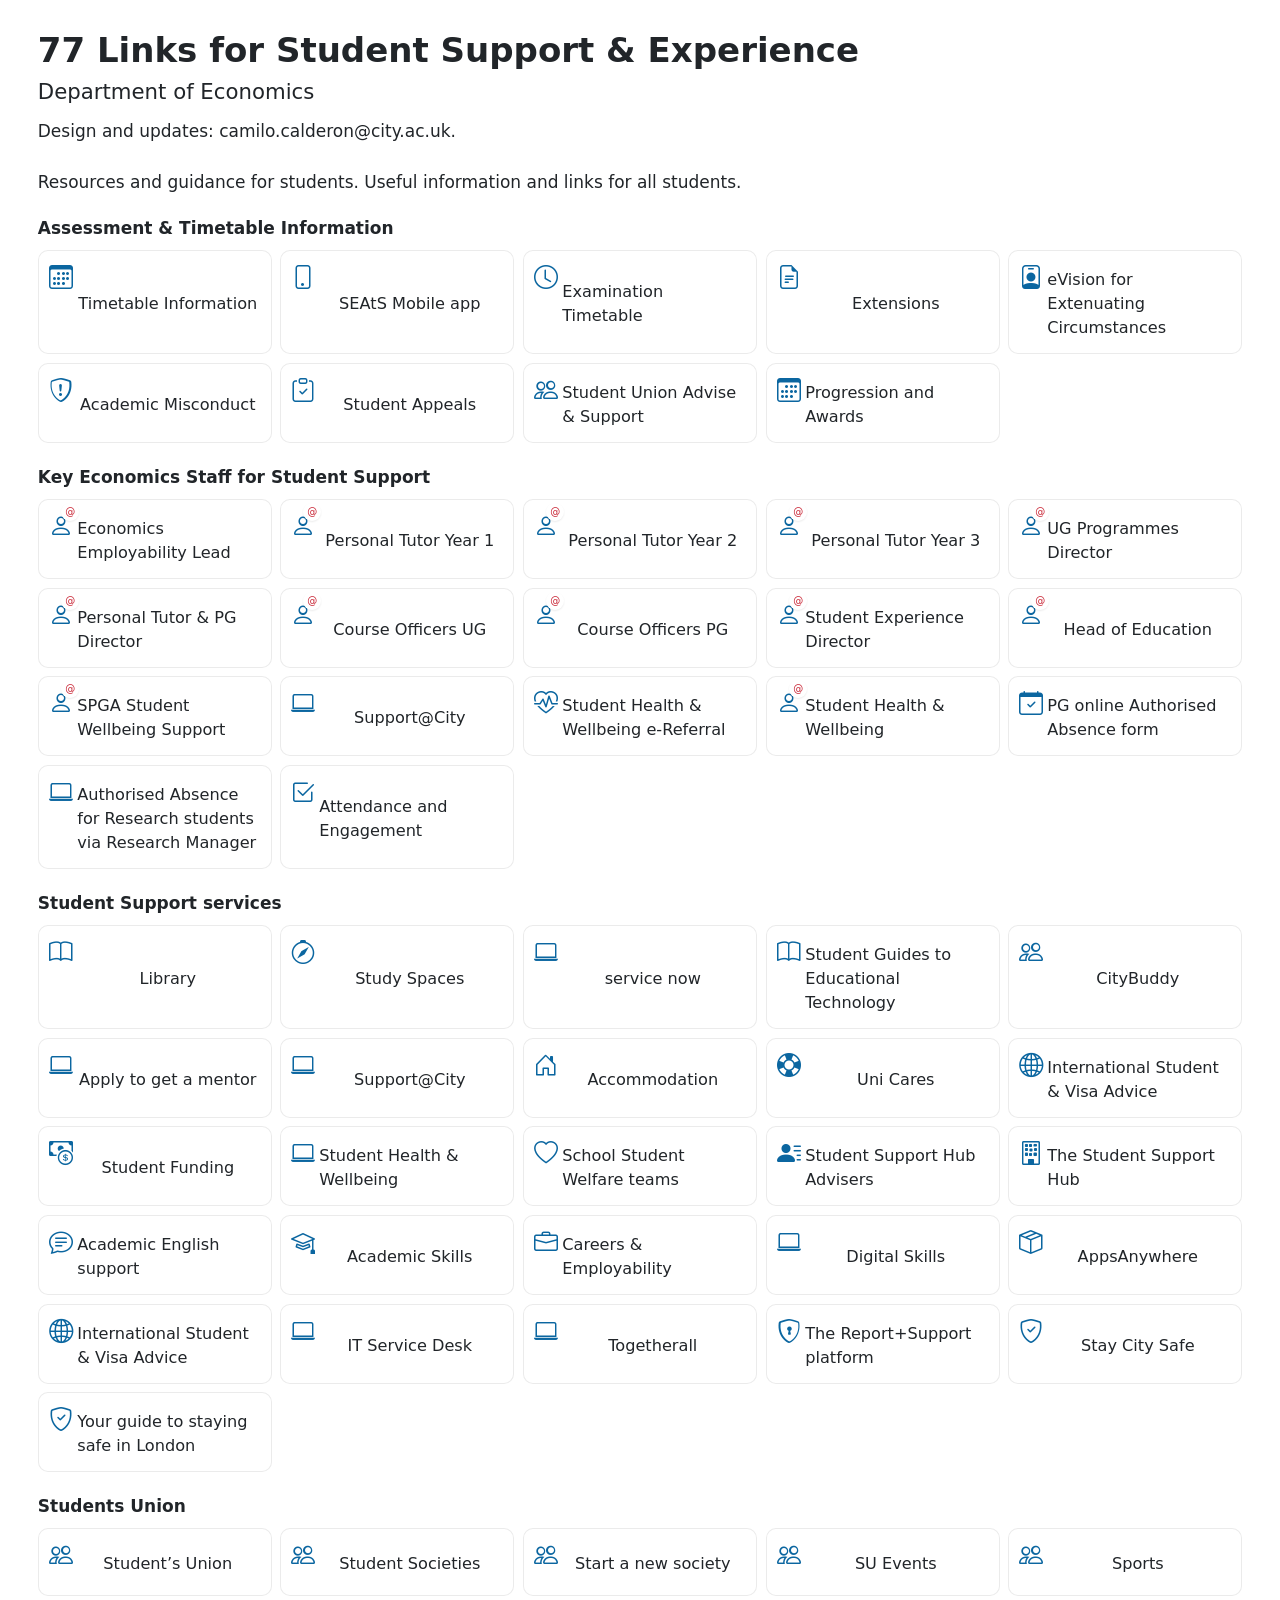
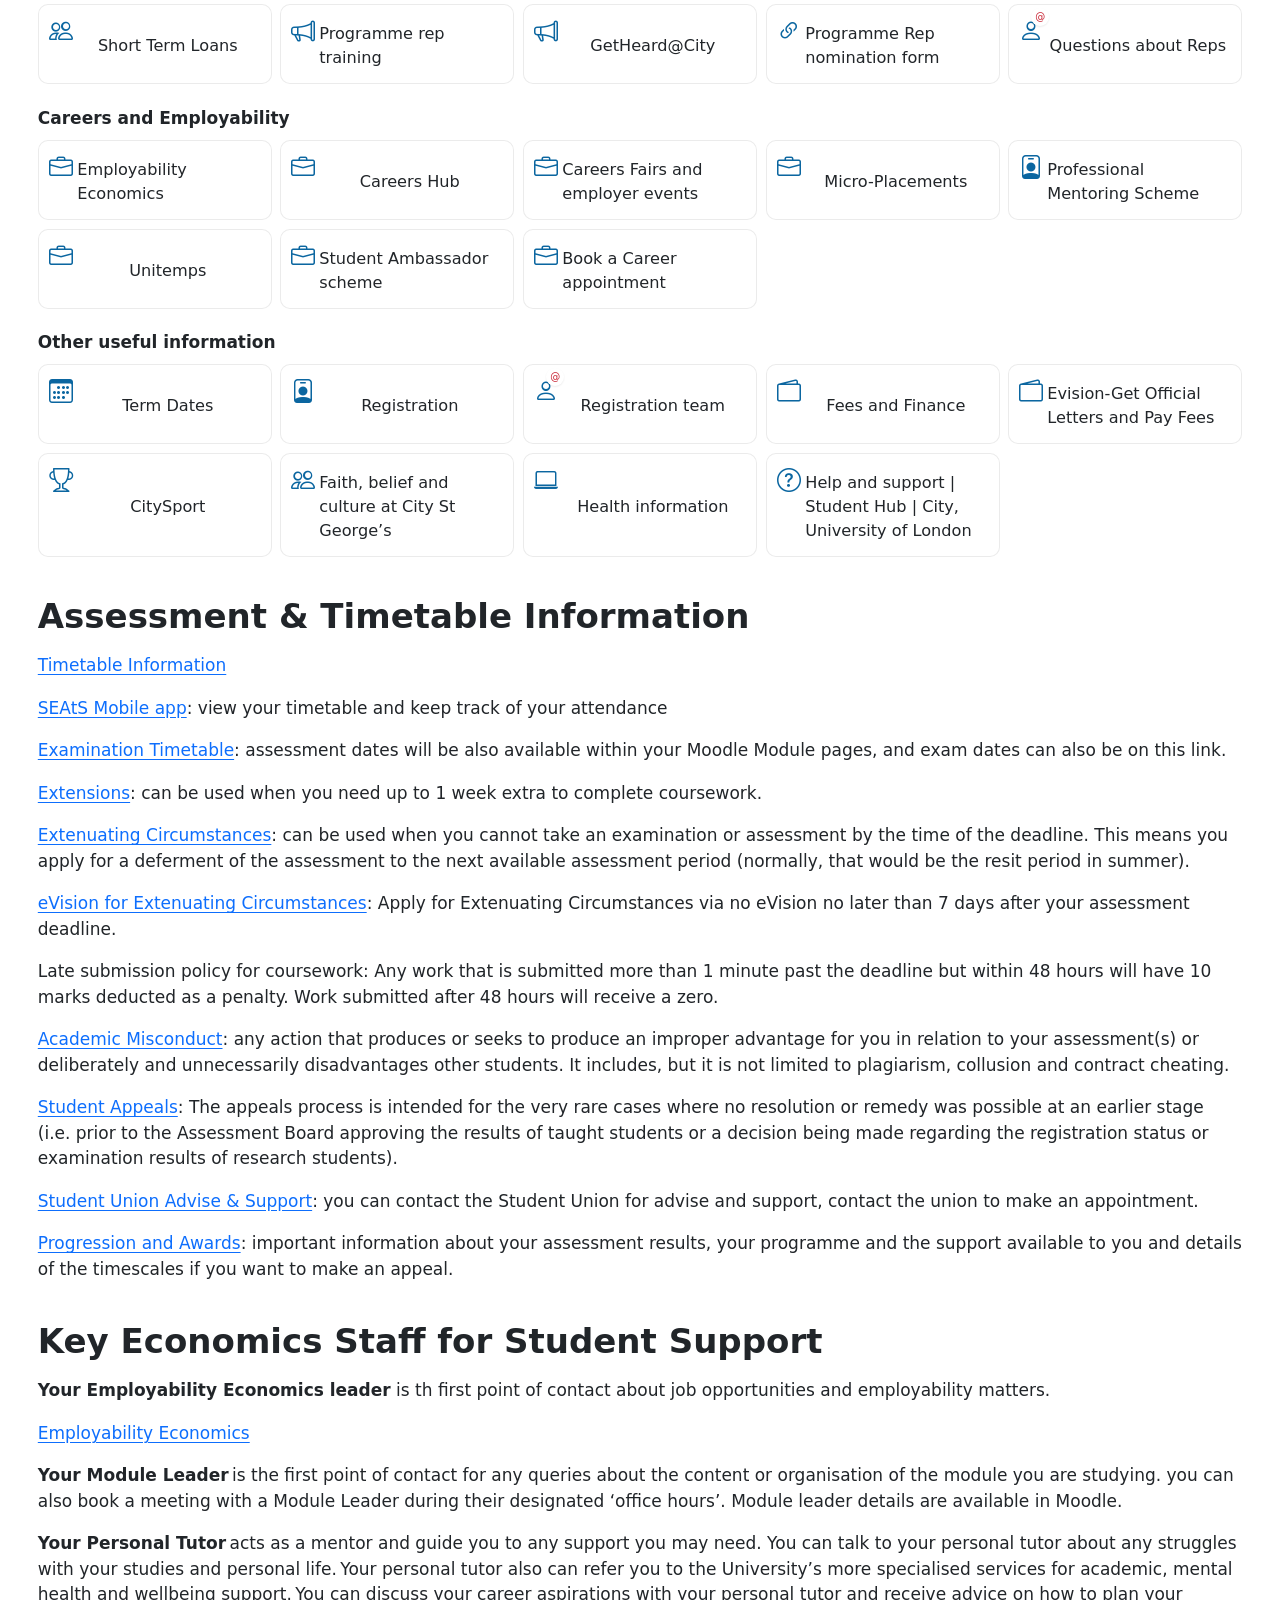
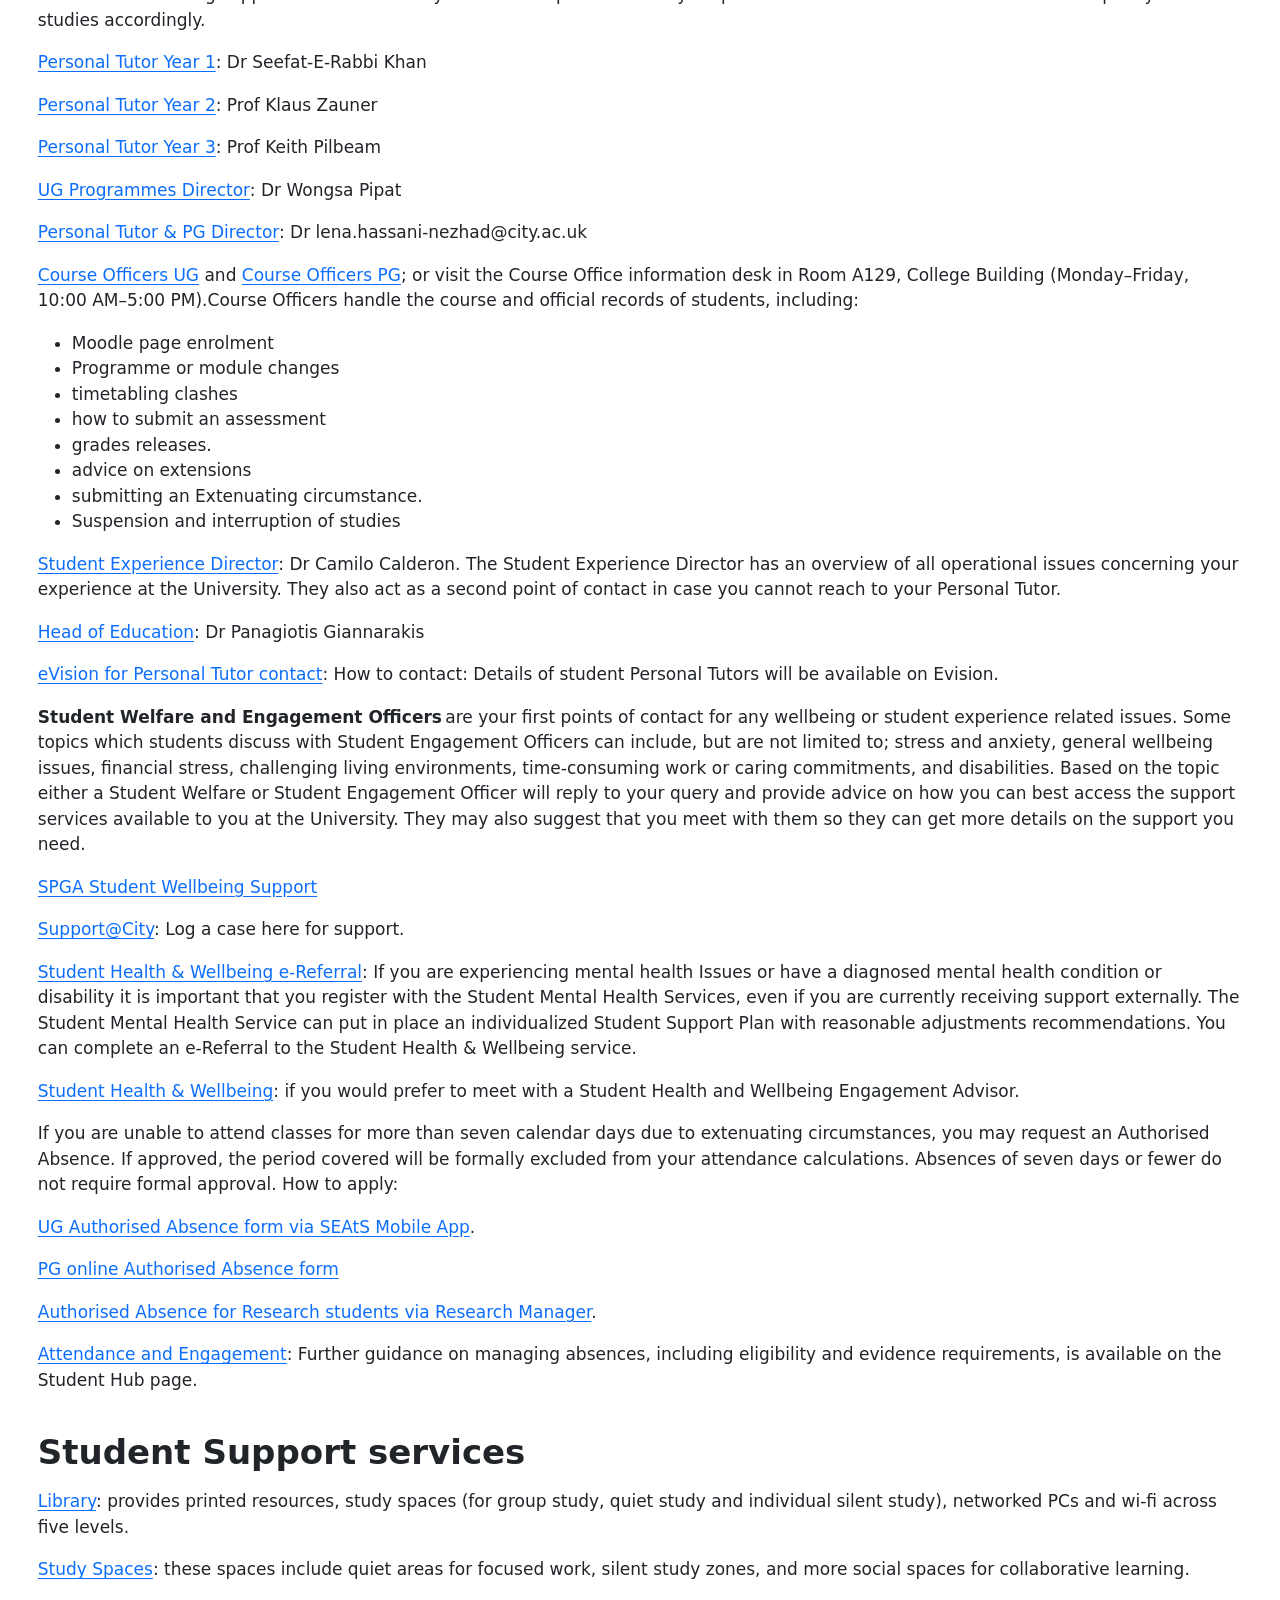
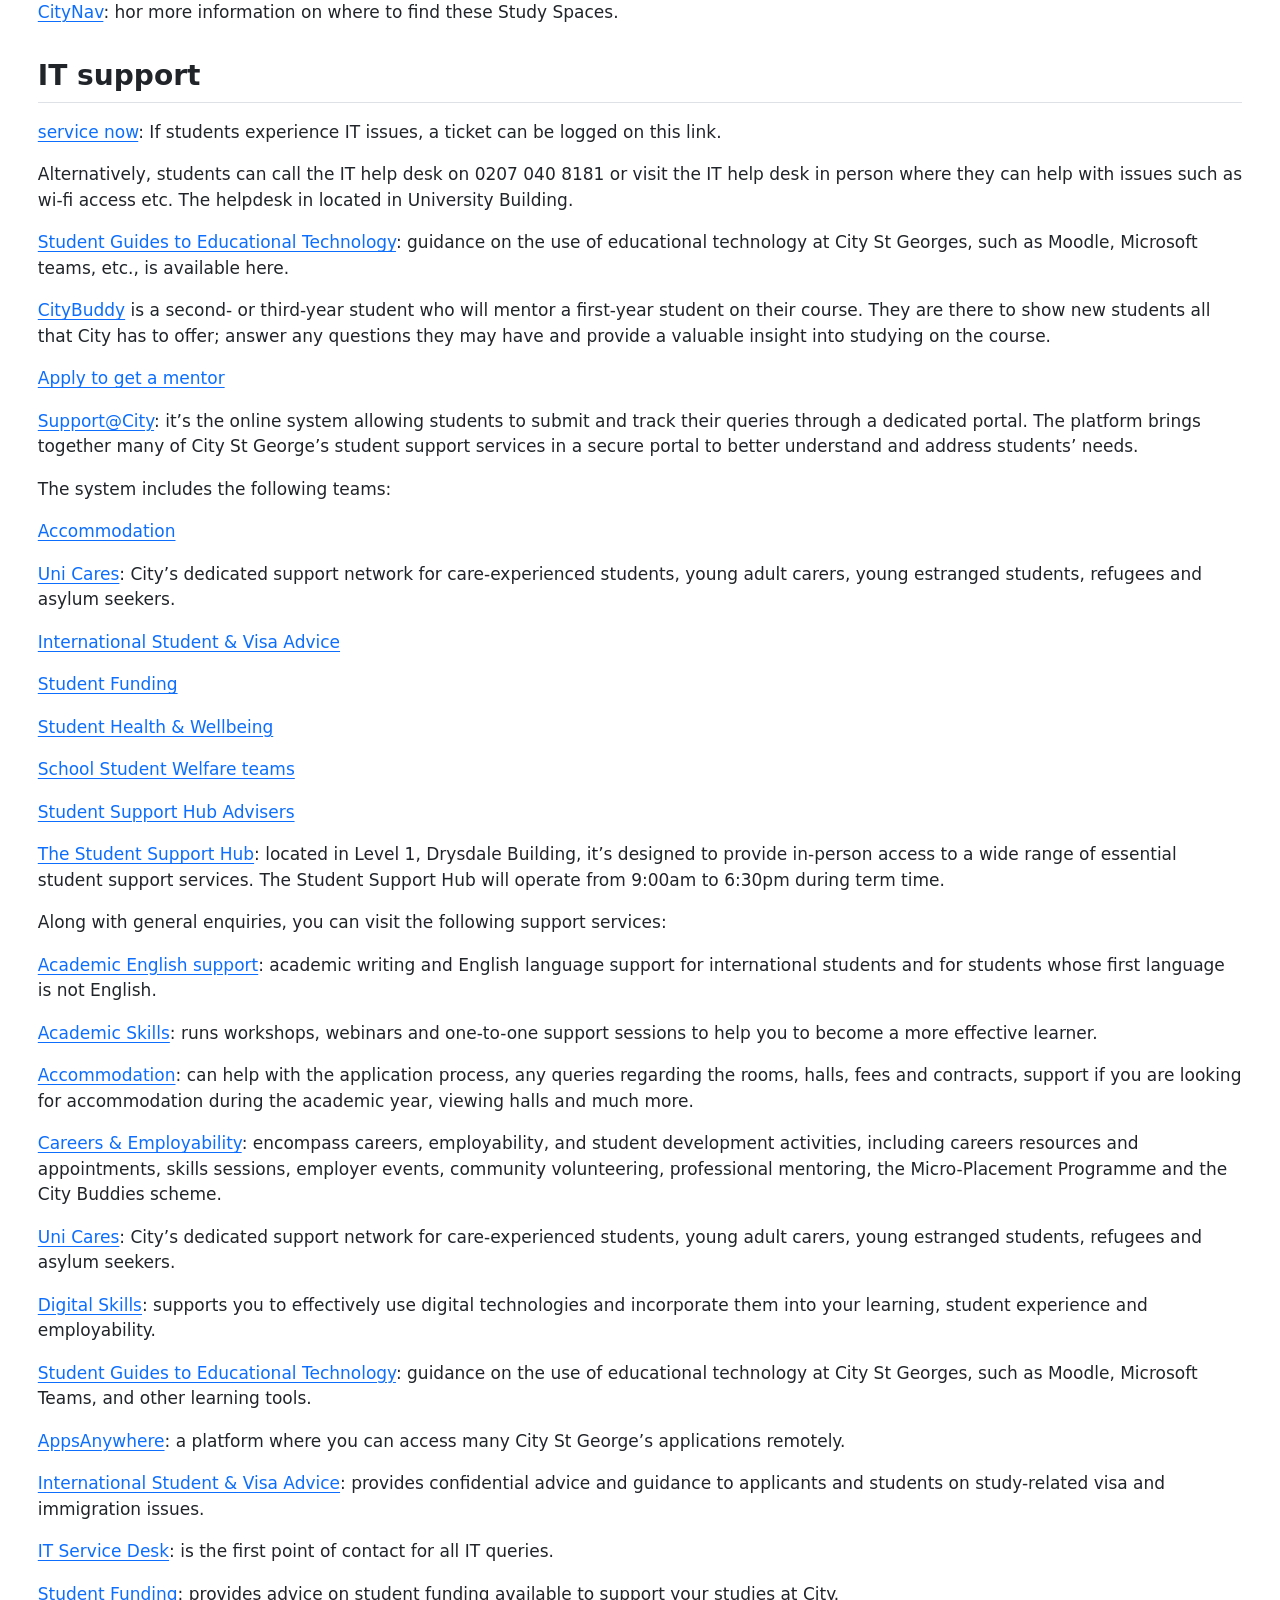
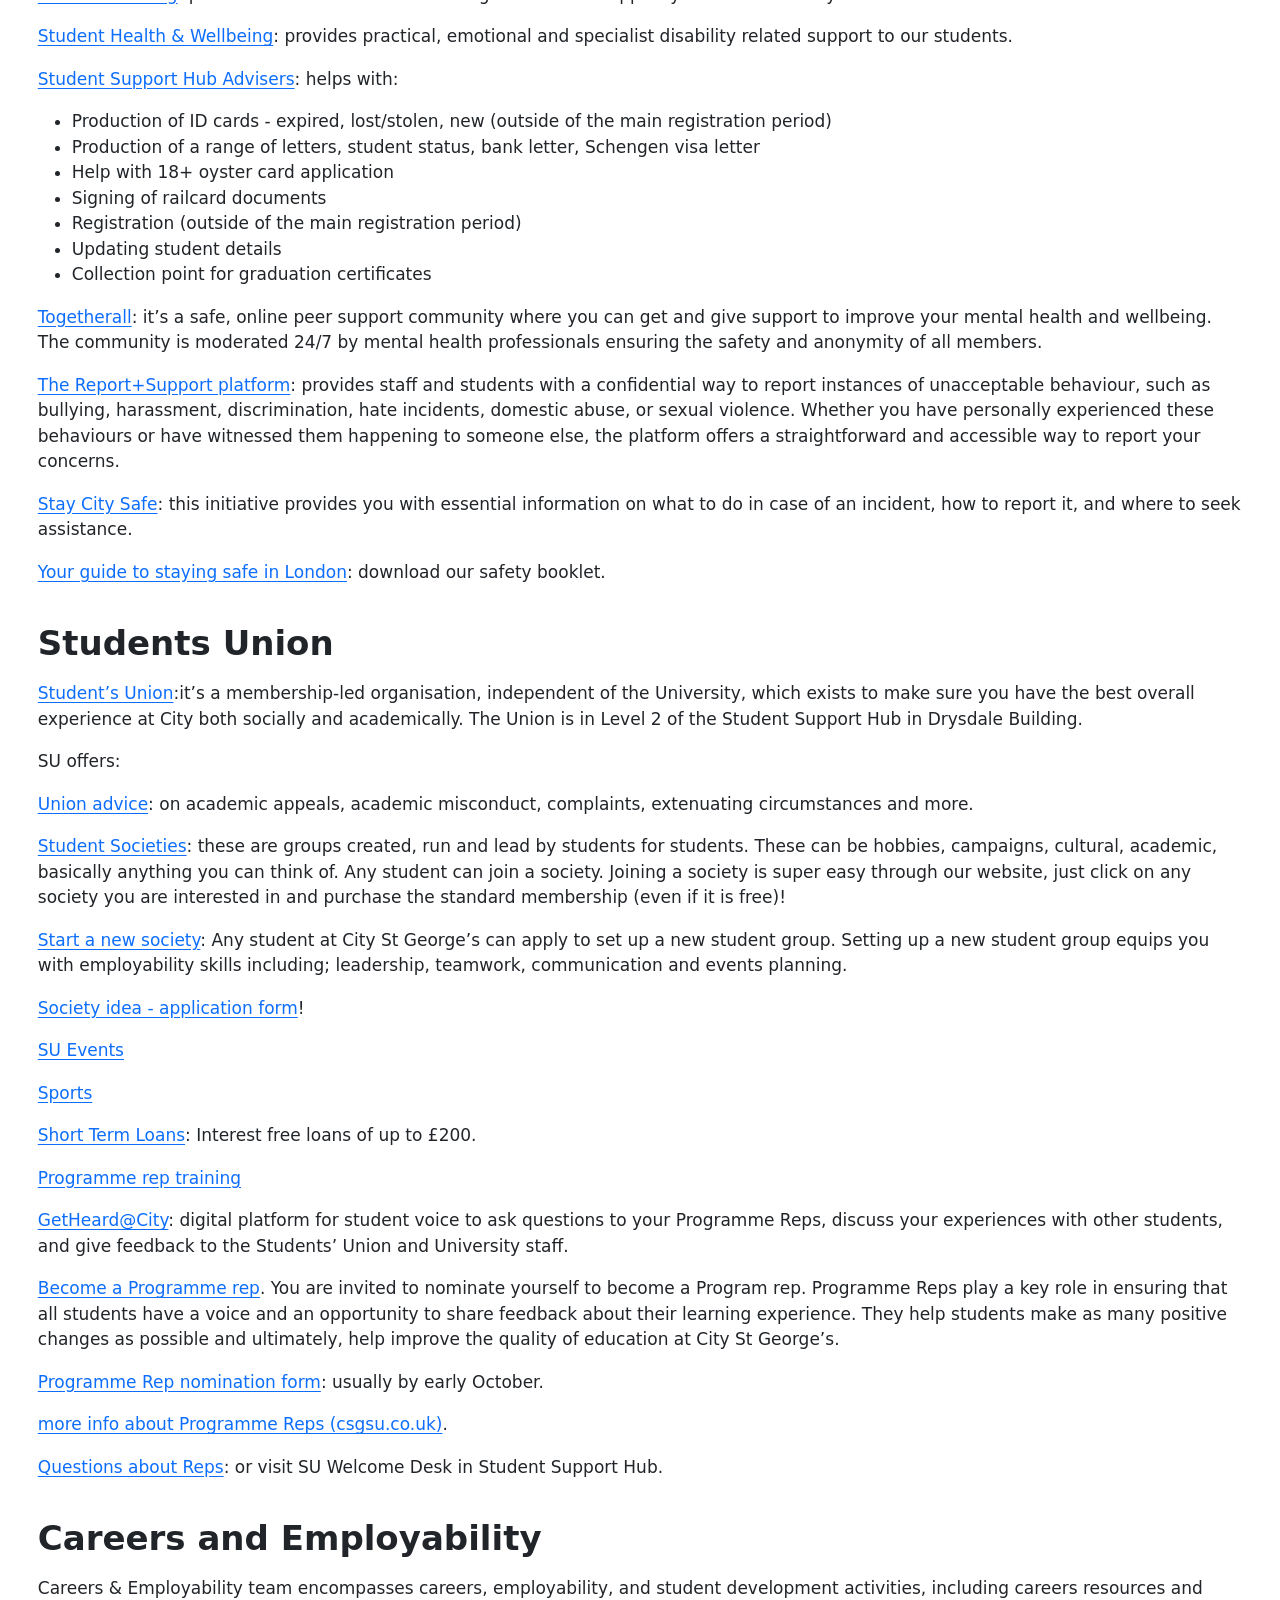
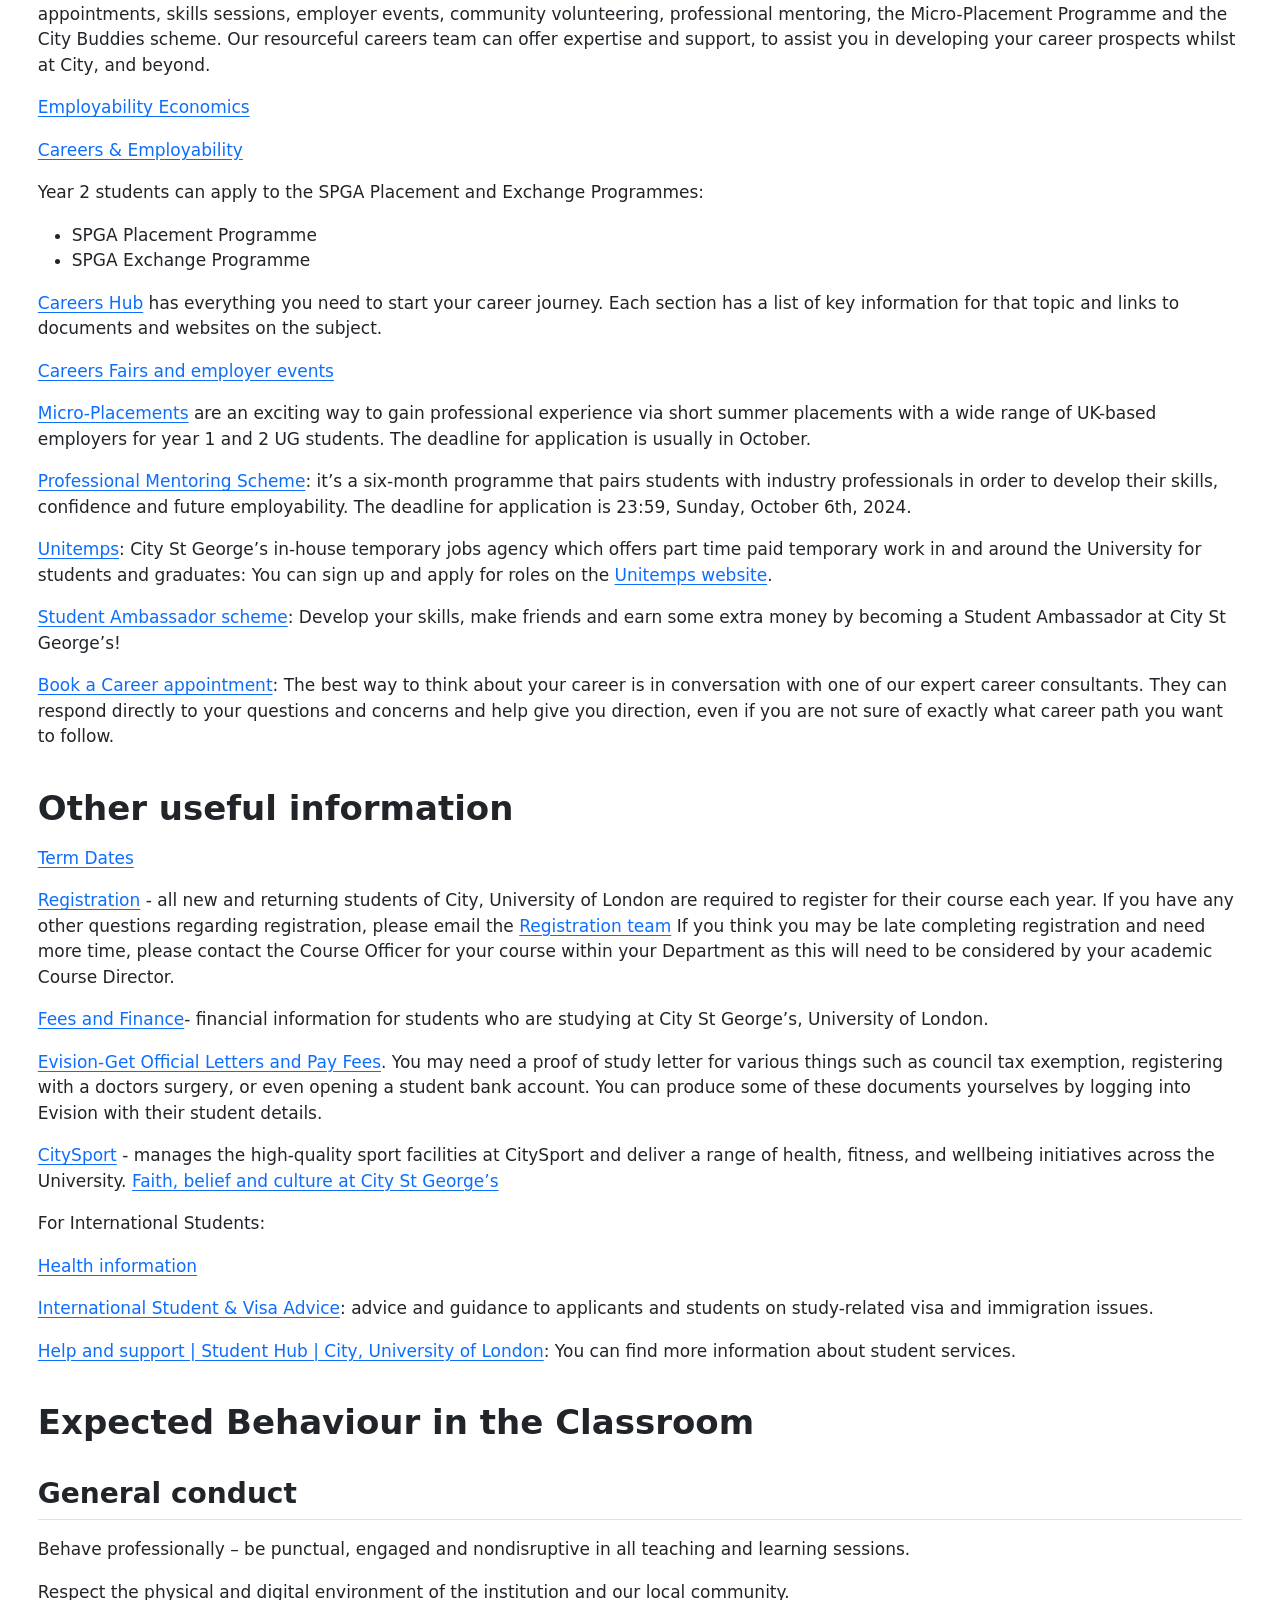
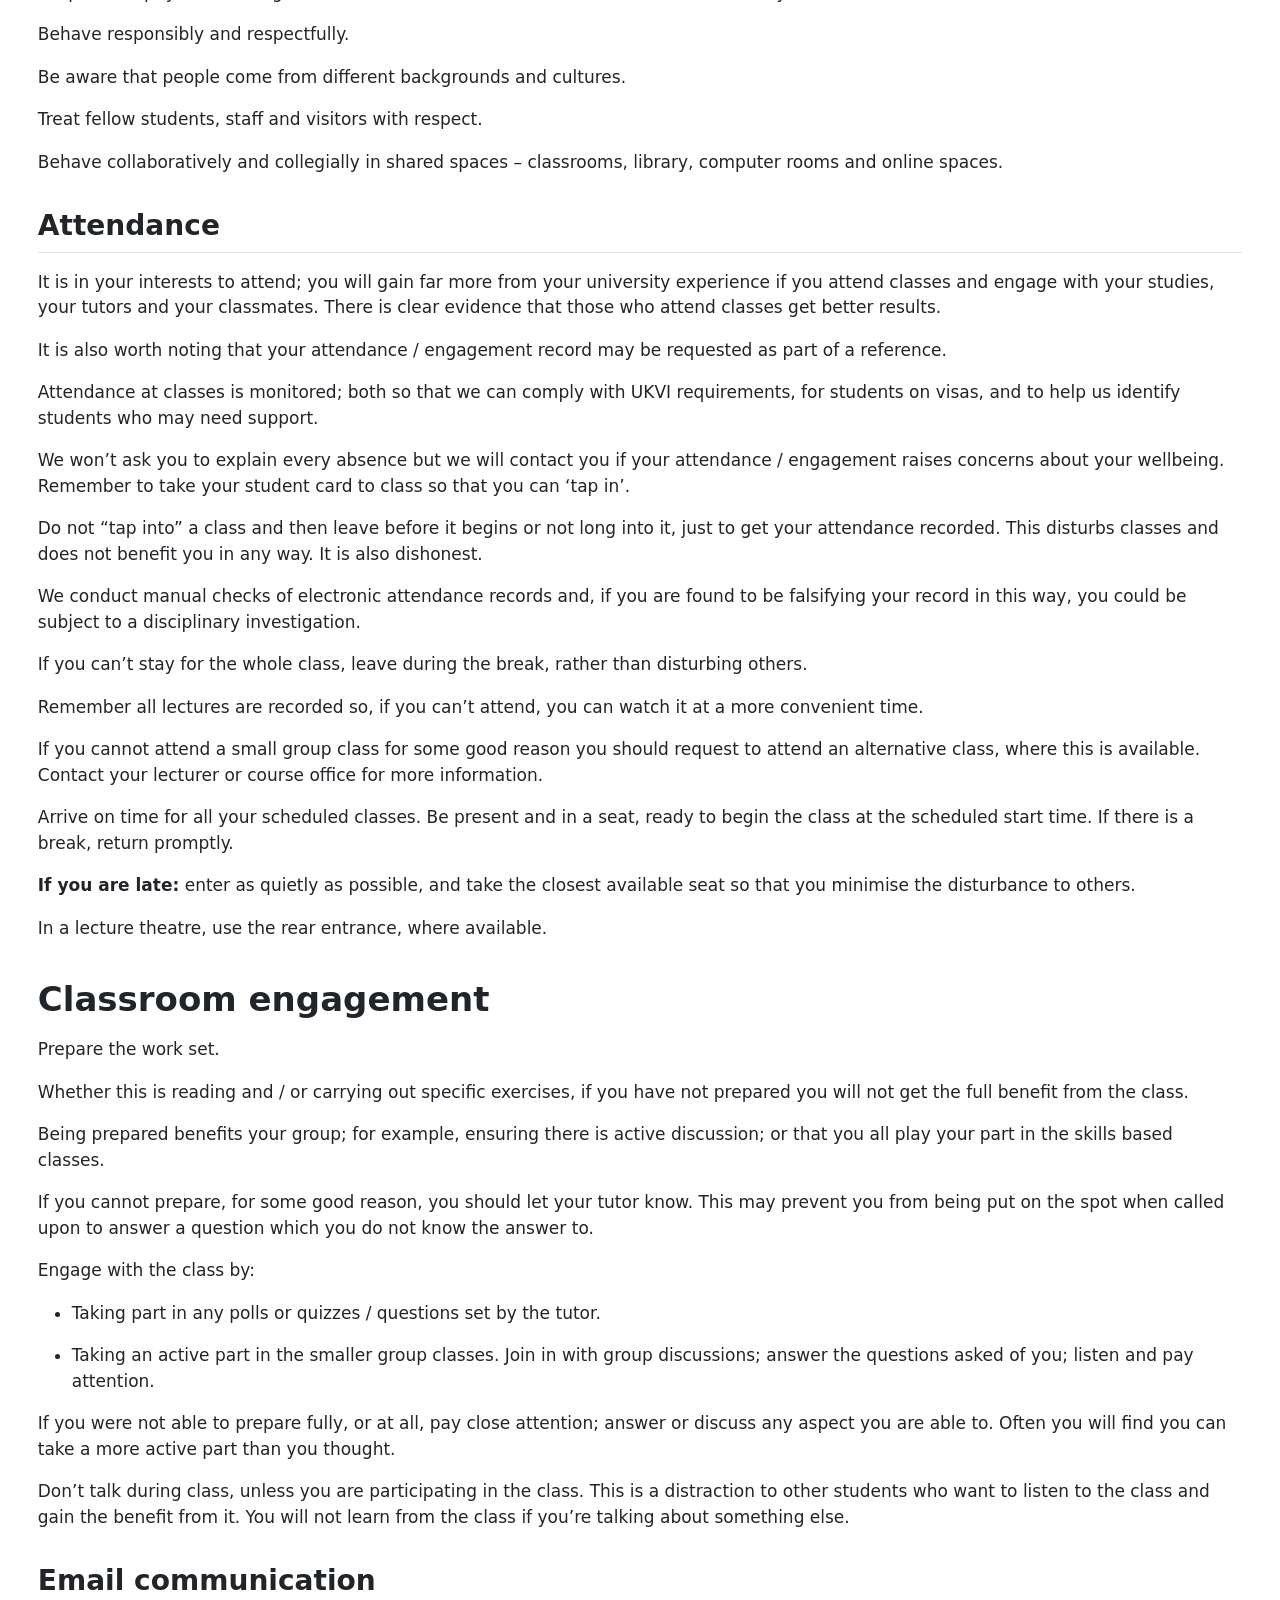
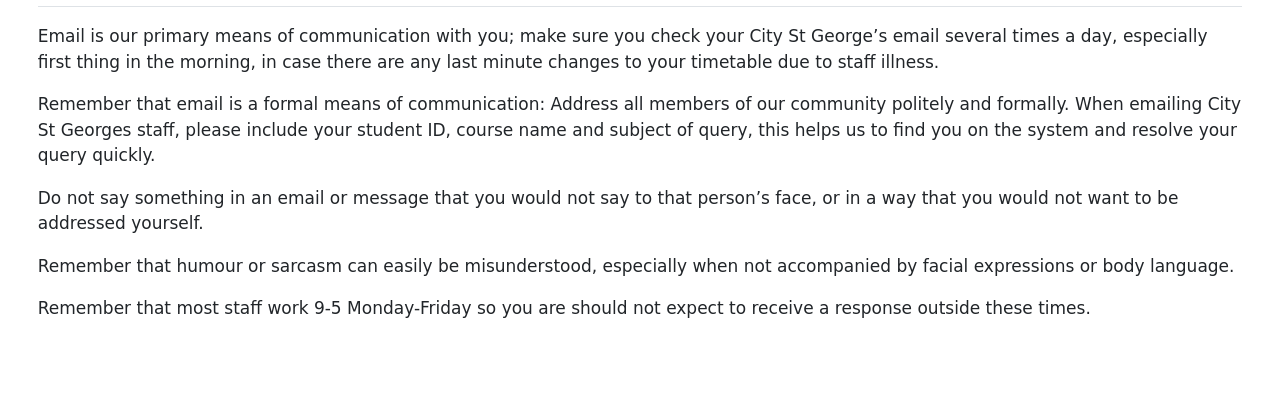
==== docs/index.html @ b1697916 "P to Prof" ====
<!DOCTYPE html>
<html xmlns="http://www.w3.org/1999/xhtml" lang="en" xml:lang="en"><head>

<meta charset="utf-8">
<meta name="generator" content="quarto-1.7.32">

<meta name="viewport" content="width=device-width, initial-scale=1.0, user-scalable=yes">

<meta name="description" content="Design and updates: camilo.calderon@city.ac.uk. Resources and guidance for students. Useful information and links for all students.">

<title>77 Links for Student Support &amp; Experience</title>
<style>
code{white-space: pre-wrap;}
span.smallcaps{font-variant: small-caps;}
div.columns{display: flex; gap: min(4vw, 1.5em);}
div.column{flex: auto; overflow-x: auto;}
div.hanging-indent{margin-left: 1.5em; text-indent: -1.5em;}
ul.task-list{list-style: none;}
ul.task-list li input[type="checkbox"] {
width: 0.8em;
margin: 0 0.8em 0.2em -1em;  vertical-align: middle;
}
</style>


<script>const headroomChanged = new CustomEvent("quarto-hrChanged", {
  detail: {},
  bubbles: true,
  cancelable: false,
  composed: false,
});

const announceDismiss = () => {
  const annEl = window.document.getElementById("quarto-announcement");
  if (annEl) {
    annEl.remove();

    const annId = annEl.getAttribute("data-announcement-id");
    window.localStorage.setItem(`quarto-announce-${annId}`, "true");
  }
};

const announceRegister = () => {
  const annEl = window.document.getElementById("quarto-announcement");
  if (annEl) {
    const annId = annEl.getAttribute("data-announcement-id");
    const isDismissed =
      window.localStorage.getItem(`quarto-announce-${annId}`) || false;
    if (isDismissed) {
      announceDismiss();
      return;
    } else {
      annEl.classList.remove("hidden");
    }

    const actionEl = annEl.querySelector(".quarto-announcement-action");
    if (actionEl) {
      actionEl.addEventListener("click", function (e) {
        e.preventDefault();
        // Hide the bar immediately
        announceDismiss();
      });
    }
  }
};

window.document.addEventListener("DOMContentLoaded", function () {
  let init = false;

  announceRegister();

  // Manage the back to top button, if one is present.
  let lastScrollTop = window.pageYOffset || document.documentElement.scrollTop;
  const scrollDownBuffer = 5;
  const scrollUpBuffer = 35;
  const btn = document.getElementById("quarto-back-to-top");
  const hideBackToTop = () => {
    btn.style.display = "none";
  };
  const showBackToTop = () => {
    btn.style.display = "inline-block";
  };
  if (btn) {
    window.document.addEventListener(
      "scroll",
      function () {
        const currentScrollTop =
          window.pageYOffset || document.documentElement.scrollTop;

        // Shows and hides the button 'intelligently' as the user scrolls
        if (currentScrollTop - scrollDownBuffer > lastScrollTop) {
          hideBackToTop();
          lastScrollTop = currentScrollTop <= 0 ? 0 : currentScrollTop;
        } else if (currentScrollTop < lastScrollTop - scrollUpBuffer) {
          showBackToTop();
          lastScrollTop = currentScrollTop <= 0 ? 0 : currentScrollTop;
        }

        // Show the button at the bottom, hides it at the top
        if (currentScrollTop <= 0) {
          hideBackToTop();
        } else if (
          window.innerHeight + currentScrollTop >=
          document.body.offsetHeight
        ) {
          showBackToTop();
        }
      },
      false
    );
  }

  function throttle(func, wait) {
    var timeout;
    return function () {
      const context = this;
      const args = arguments;
      const later = function () {
        clearTimeout(timeout);
        timeout = null;
        func.apply(context, args);
      };

      if (!timeout) {
        timeout = setTimeout(later, wait);
      }
    };
  }

  function headerOffset() {
    // Set an offset if there is are fixed top navbar
    const headerEl = window.document.querySelector("header.fixed-top");
    if (headerEl) {
      return headerEl.clientHeight;
    } else {
      return 0;
    }
  }

  function footerOffset() {
    const footerEl = window.document.querySelector("footer.footer");
    if (footerEl) {
      return footerEl.clientHeight;
    } else {
      return 0;
    }
  }

  function dashboardOffset() {
    const dashboardNavEl = window.document.getElementById(
      "quarto-dashboard-header"
    );
    if (dashboardNavEl !== null) {
      return dashboardNavEl.clientHeight;
    } else {
      return 0;
    }
  }

  function updateDocumentOffsetWithoutAnimation() {
    updateDocumentOffset(false);
  }

  function updateDocumentOffset(animated) {
    // set body offset
    const topOffset = headerOffset();
    const bodyOffset = topOffset + footerOffset() + dashboardOffset();
    const bodyEl = window.document.body;
    bodyEl.setAttribute("data-bs-offset", topOffset);
    bodyEl.style.paddingTop = topOffset + "px";

    // deal with sidebar offsets
    const sidebars = window.document.querySelectorAll(
      ".sidebar, .headroom-target"
    );
    sidebars.forEach((sidebar) => {
      if (!animated) {
        sidebar.classList.add("notransition");
        // Remove the no transition class after the animation has time to complete
        setTimeout(function () {
          sidebar.classList.remove("notransition");
        }, 201);
      }

      if (window.Headroom && sidebar.classList.contains("sidebar-unpinned")) {
        sidebar.style.top = "0";
        sidebar.style.maxHeight = "100vh";
      } else {
        sidebar.style.top = topOffset + "px";
        sidebar.style.maxHeight = "calc(100vh - " + topOffset + "px)";
      }
    });

    // allow space for footer
    const mainContainer = window.document.querySelector(".quarto-container");
    if (mainContainer) {
      mainContainer.style.minHeight = "calc(100vh - " + bodyOffset + "px)";
    }

    // link offset
    let linkStyle = window.document.querySelector("#quarto-target-style");
    if (!linkStyle) {
      linkStyle = window.document.createElement("style");
      linkStyle.setAttribute("id", "quarto-target-style");
      window.document.head.appendChild(linkStyle);
    }
    while (linkStyle.firstChild) {
      linkStyle.removeChild(linkStyle.firstChild);
    }
    if (topOffset > 0) {
      linkStyle.appendChild(
        window.document.createTextNode(`
      section:target::before {
        content: "";
        display: block;
        height: ${topOffset}px;
        margin: -${topOffset}px 0 0;
      }`)
      );
    }
    if (init) {
      window.dispatchEvent(headroomChanged);
    }
    init = true;
  }

  // initialize headroom
  var header = window.document.querySelector("#quarto-header");
  if (header && window.Headroom) {
    const headroom = new window.Headroom(header, {
      tolerance: 5,
      onPin: function () {
        const sidebars = window.document.querySelectorAll(
          ".sidebar, .headroom-target"
        );
        sidebars.forEach((sidebar) => {
          sidebar.classList.remove("sidebar-unpinned");
        });
        updateDocumentOffset();
      },
      onUnpin: function () {
        const sidebars = window.document.querySelectorAll(
          ".sidebar, .headroom-target"
        );
        sidebars.forEach((sidebar) => {
          sidebar.classList.add("sidebar-unpinned");
        });
        updateDocumentOffset();
      },
    });
    headroom.init();

    let frozen = false;
    window.quartoToggleHeadroom = function () {
      if (frozen) {
        headroom.unfreeze();
        frozen = false;
      } else {
        headroom.freeze();
        frozen = true;
      }
    };
  }

  window.addEventListener(
    "hashchange",
    function (e) {
      if (
        getComputedStyle(document.documentElement).scrollBehavior !== "smooth"
      ) {
        window.scrollTo(0, window.pageYOffset - headerOffset());
      }
    },
    false
  );

  // Observe size changed for the header
  const headerEl = window.document.querySelector("header.fixed-top");
  if (headerEl && window.ResizeObserver) {
    const observer = new window.ResizeObserver(() => {
      setTimeout(updateDocumentOffsetWithoutAnimation, 0);
    });
    observer.observe(headerEl, {
      attributes: true,
      childList: true,
      characterData: true,
    });
  } else {
    window.addEventListener(
      "resize",
      throttle(updateDocumentOffsetWithoutAnimation, 50)
    );
  }
  setTimeout(updateDocumentOffsetWithoutAnimation, 250);

  // fixup index.html links if we aren't on the filesystem
  if (window.location.protocol !== "file:") {
    const links = window.document.querySelectorAll("a");
    for (let i = 0; i < links.length; i++) {
      if (links[i].href) {
        links[i].dataset.originalHref = links[i].href;
        links[i].href = links[i].href.replace(/\/index\.html/, "/");
      }
    }

    // Fixup any sharing links that require urls
    // Append url to any sharing urls
    const sharingLinks = window.document.querySelectorAll(
      "a.sidebar-tools-main-item, a.quarto-navigation-tool, a.quarto-navbar-tools, a.quarto-navbar-tools-item"
    );
    for (let i = 0; i < sharingLinks.length; i++) {
      const sharingLink = sharingLinks[i];
      const href = sharingLink.getAttribute("href");
      if (href) {
        sharingLink.setAttribute(
          "href",
          href.replace("|url|", window.location.href)
        );
      }
    }

    // Scroll the active navigation item into view, if necessary
    const navSidebar = window.document.querySelector("nav#quarto-sidebar");
    if (navSidebar) {
      // Find the active item
      const activeItem = navSidebar.querySelector("li.sidebar-item a.active");
      if (activeItem) {
        // Wait for the scroll height and height to resolve by observing size changes on the
        // nav element that is scrollable
        const resizeObserver = new ResizeObserver((_entries) => {
          // The bottom of the element
          const elBottom = activeItem.offsetTop;
          const viewBottom = navSidebar.scrollTop + navSidebar.clientHeight;

          // The element height and scroll height are the same, then we are still loading
          if (viewBottom !== navSidebar.scrollHeight) {
            // Determine if the item isn't visible and scroll to it
            if (elBottom >= viewBottom) {
              navSidebar.scrollTop = elBottom;
            }

            // stop observing now since we've completed the scroll
            resizeObserver.unobserve(navSidebar);
          }
        });
        resizeObserver.observe(navSidebar);
      }
    }
  }
});
</script>
<script>/*!
 * clipboard.js v2.0.11
 * https://clipboardjs.com/
 *
 * Licensed MIT © Zeno Rocha
 */
!function(t,e){"object"==typeof exports&&"object"==typeof module?module.exports=e():"function"==typeof define&&define.amd?define([],e):"object"==typeof exports?exports.ClipboardJS=e():t.ClipboardJS=e()}(this,function(){return n={686:function(t,e,n){"use strict";n.d(e,{default:function(){return b}});var e=n(279),i=n.n(e),e=n(370),u=n.n(e),e=n(817),r=n.n(e);function c(t){try{return document.execCommand(t)}catch(t){return}}var a=function(t){t=r()(t);return c("cut"),t};function o(t,e){var n,o,t=(n=t,o="rtl"===document.documentElement.getAttribute("dir"),(t=document.createElement("textarea")).style.fontSize="12pt",t.style.border="0",t.style.padding="0",t.style.margin="0",t.style.position="absolute",t.style[o?"right":"left"]="-9999px",o=window.pageYOffset||document.documentElement.scrollTop,t.style.top="".concat(o,"px"),t.setAttribute("readonly",""),t.value=n,t);return e.container.appendChild(t),e=r()(t),c("copy"),t.remove(),e}var f=function(t){var e=1<arguments.length&&void 0!==arguments[1]?arguments[1]:{container:document.body},n="";return"string"==typeof t?n=o(t,e):t instanceof HTMLInputElement&&!["text","search","url","tel","password"].includes(null==t?void 0:t.type)?n=o(t.value,e):(n=r()(t),c("copy")),n};function l(t){return(l="function"==typeof Symbol&&"symbol"==typeof Symbol.iterator?function(t){return typeof t}:function(t){return t&&"function"==typeof Symbol&&t.constructor===Symbol&&t!==Symbol.prototype?"symbol":typeof t})(t)}var s=function(){var t=0<arguments.length&&void 0!==arguments[0]?arguments[0]:{},e=t.action,n=void 0===e?"copy":e,o=t.container,e=t.target,t=t.text;if("copy"!==n&&"cut"!==n)throw new Error('Invalid "action" value, use either "copy" or "cut"');if(void 0!==e){if(!e||"object"!==l(e)||1!==e.nodeType)throw new Error('Invalid "target" value, use a valid Element');if("copy"===n&&e.hasAttribute("disabled"))throw new Error('Invalid "target" attribute. Please use "readonly" instead of "disabled" attribute');if("cut"===n&&(e.hasAttribute("readonly")||e.hasAttribute("disabled")))throw new Error('Invalid "target" attribute. You can\'t cut text from elements with "readonly" or "disabled" attributes')}return t?f(t,{container:o}):e?"cut"===n?a(e):f(e,{container:o}):void 0};function p(t){return(p="function"==typeof Symbol&&"symbol"==typeof Symbol.iterator?function(t){return typeof t}:function(t){return t&&"function"==typeof Symbol&&t.constructor===Symbol&&t!==Symbol.prototype?"symbol":typeof t})(t)}function d(t,e){for(var n=0;n<e.length;n++){var o=e[n];o.enumerable=o.enumerable||!1,o.configurable=!0,"value"in o&&(o.writable=!0),Object.defineProperty(t,o.key,o)}}function y(t,e){return(y=Object.setPrototypeOf||function(t,e){return t.__proto__=e,t})(t,e)}function h(n){var o=function(){if("undefined"==typeof Reflect||!Reflect.construct)return!1;if(Reflect.construct.sham)return!1;if("function"==typeof Proxy)return!0;try{return Date.prototype.toString.call(Reflect.construct(Date,[],function(){})),!0}catch(t){return!1}}();return function(){var t,e=v(n);return t=o?(t=v(this).constructor,Reflect.construct(e,arguments,t)):e.apply(this,arguments),e=this,!(t=t)||"object"!==p(t)&&"function"!=typeof t?function(t){if(void 0!==t)return t;throw new ReferenceError("this hasn't been initialised - super() hasn't been called")}(e):t}}function v(t){return(v=Object.setPrototypeOf?Object.getPrototypeOf:function(t){return t.__proto__||Object.getPrototypeOf(t)})(t)}function m(t,e){t="data-clipboard-".concat(t);if(e.hasAttribute(t))return e.getAttribute(t)}var b=function(){!function(t,e){if("function"!=typeof e&&null!==e)throw new TypeError("Super expression must either be null or a function");t.prototype=Object.create(e&&e.prototype,{constructor:{value:t,writable:!0,configurable:!0}}),e&&y(t,e)}(r,i());var t,e,n,o=h(r);function r(t,e){var n;return function(t){if(!(t instanceof r))throw new TypeError("Cannot call a class as a function")}(this),(n=o.call(this)).resolveOptions(e),n.listenClick(t),n}return t=r,n=[{key:"copy",value:function(t){var e=1<arguments.length&&void 0!==arguments[1]?arguments[1]:{container:document.body};return f(t,e)}},{key:"cut",value:function(t){return a(t)}},{key:"isSupported",value:function(){var t=0<arguments.length&&void 0!==arguments[0]?arguments[0]:["copy","cut"],t="string"==typeof t?[t]:t,e=!!document.queryCommandSupported;return t.forEach(function(t){e=e&&!!document.queryCommandSupported(t)}),e}}],(e=[{key:"resolveOptions",value:function(){var t=0<arguments.length&&void 0!==arguments[0]?arguments[0]:{};this.action="function"==typeof t.action?t.action:this.defaultAction,this.target="function"==typeof t.target?t.target:this.defaultTarget,this.text="function"==typeof t.text?t.text:this.defaultText,this.container="object"===p(t.container)?t.container:document.body}},{key:"listenClick",value:function(t){var e=this;this.listener=u()(t,"click",function(t){return e.onClick(t)})}},{key:"onClick",value:function(t){var e=t.delegateTarget||t.currentTarget,n=this.action(e)||"copy",t=s({action:n,container:this.container,target:this.target(e),text:this.text(e)});this.emit(t?"success":"error",{action:n,text:t,trigger:e,clearSelection:function(){e&&e.focus(),window.getSelection().removeAllRanges()}})}},{key:"defaultAction",value:function(t){return m("action",t)}},{key:"defaultTarget",value:function(t){t=m("target",t);if(t)return document.querySelector(t)}},{key:"defaultText",value:function(t){return m("text",t)}},{key:"destroy",value:function(){this.listener.destroy()}}])&&d(t.prototype,e),n&&d(t,n),r}()},828:function(t){var e;"undefined"==typeof Element||Element.prototype.matches||((e=Element.prototype).matches=e.matchesSelector||e.mozMatchesSelector||e.msMatchesSelector||e.oMatchesSelector||e.webkitMatchesSelector),t.exports=function(t,e){for(;t&&9!==t.nodeType;){if("function"==typeof t.matches&&t.matches(e))return t;t=t.parentNode}}},438:function(t,e,n){var u=n(828);function i(t,e,n,o,r){var i=function(e,n,t,o){return function(t){t.delegateTarget=u(t.target,n),t.delegateTarget&&o.call(e,t)}}.apply(this,arguments);return t.addEventListener(n,i,r),{destroy:function(){t.removeEventListener(n,i,r)}}}t.exports=function(t,e,n,o,r){return"function"==typeof t.addEventListener?i.apply(null,arguments):"function"==typeof n?i.bind(null,document).apply(null,arguments):("string"==typeof t&&(t=document.querySelectorAll(t)),Array.prototype.map.call(t,function(t){return i(t,e,n,o,r)}))}},879:function(t,n){n.node=function(t){return void 0!==t&&t instanceof HTMLElement&&1===t.nodeType},n.nodeList=function(t){var e=Object.prototype.toString.call(t);return void 0!==t&&("[object NodeList]"===e||"[object HTMLCollection]"===e)&&"length"in t&&(0===t.length||n.node(t[0]))},n.string=function(t){return"string"==typeof t||t instanceof String},n.fn=function(t){return"[object Function]"===Object.prototype.toString.call(t)}},370:function(t,e,n){var f=n(879),l=n(438);t.exports=function(t,e,n){if(!t&&!e&&!n)throw new Error("Missing required arguments");if(!f.string(e))throw new TypeError("Second argument must be a String");if(!f.fn(n))throw new TypeError("Third argument must be a Function");if(f.node(t))return c=e,a=n,(u=t).addEventListener(c,a),{destroy:function(){u.removeEventListener(c,a)}};if(f.nodeList(t))return o=t,r=e,i=n,Array.prototype.forEach.call(o,function(t){t.addEventListener(r,i)}),{destroy:function(){Array.prototype.forEach.call(o,function(t){t.removeEventListener(r,i)})}};if(f.string(t))return t=t,e=e,n=n,l(document.body,t,e,n);throw new TypeError("First argument must be a String, HTMLElement, HTMLCollection, or NodeList");var o,r,i,u,c,a}},817:function(t){t.exports=function(t){var e,n="SELECT"===t.nodeName?(t.focus(),t.value):"INPUT"===t.nodeName||"TEXTAREA"===t.nodeName?((e=t.hasAttribute("readonly"))||t.setAttribute("readonly",""),t.select(),t.setSelectionRange(0,t.value.length),e||t.removeAttribute("readonly"),t.value):(t.hasAttribute("contenteditable")&&t.focus(),n=window.getSelection(),(e=document.createRange()).selectNodeContents(t),n.removeAllRanges(),n.addRange(e),n.toString());return n}},279:function(t){function e(){}e.prototype={on:function(t,e,n){var o=this.e||(this.e={});return(o[t]||(o[t]=[])).push({fn:e,ctx:n}),this},once:function(t,e,n){var o=this;function r(){o.off(t,r),e.apply(n,arguments)}return r._=e,this.on(t,r,n)},emit:function(t){for(var e=[].slice.call(arguments,1),n=((this.e||(this.e={}))[t]||[]).slice(),o=0,r=n.length;o<r;o++)n[o].fn.apply(n[o].ctx,e);return this},off:function(t,e){var n=this.e||(this.e={}),o=n[t],r=[];if(o&&e)for(var i=0,u=o.length;i<u;i++)o[i].fn!==e&&o[i].fn._!==e&&r.push(o[i]);return r.length?n[t]=r:delete n[t],this}},t.exports=e,t.exports.TinyEmitter=e}},r={},o.n=function(t){var e=t&&t.__esModule?function(){return t.default}:function(){return t};return o.d(e,{a:e}),e},o.d=function(t,e){for(var n in e)o.o(e,n)&&!o.o(t,n)&&Object.defineProperty(t,n,{enumerable:!0,get:e[n]})},o.o=function(t,e){return Object.prototype.hasOwnProperty.call(t,e)},o(686).default;function o(t){if(r[t])return r[t].exports;var e=r[t]={exports:{}};return n[t](e,e.exports,o),e.exports}var n,r});</script>
<script>/*! @algolia/autocomplete-js 1.11.1 | MIT License | © Algolia, Inc. and contributors | https://github.com/algolia/autocomplete */
!function(e,t){"object"==typeof exports&&"undefined"!=typeof module?t(exports):"function"==typeof define&&define.amd?define(["exports"],t):t((e="undefined"!=typeof globalThis?globalThis:e||self)["@algolia/autocomplete-js"]={})}(this,(function(e){"use strict";function t(e,t){var n=Object.keys(e);if(Object.getOwnPropertySymbols){var r=Object.getOwnPropertySymbols(e);t&&(r=r.filter((function(t){return Object.getOwnPropertyDescriptor(e,t).enumerable}))),n.push.apply(n,r)}return n}function n(e){for(var n=1;n<arguments.length;n++){var r=null!=arguments[n]?arguments[n]:{};n%2?t(Object(r),!0).forEach((function(t){o(e,t,r[t])})):Object.getOwnPropertyDescriptors?Object.defineProperties(e,Object.getOwnPropertyDescriptors(r)):t(Object(r)).forEach((function(t){Object.defineProperty(e,t,Object.getOwnPropertyDescriptor(r,t))}))}return e}function r(e){return r="function"==typeof Symbol&&"symbol"==typeof Symbol.iterator?function(e){return typeof e}:function(e){return e&&"function"==typeof Symbol&&e.constructor===Symbol&&e!==Symbol.prototype?"symbol":typeof e},r(e)}function o(e,t,n){return(t=function(e){var t=function(e,t){if("object"!=typeof e||null===e)return e;var n=e[Symbol.toPrimitive];if(void 0!==n){var r=n.call(e,t||"default");if("object"!=typeof r)return r;throw new TypeError("@@toPrimitive must return a primitive value.")}return("string"===t?String:Number)(e)}(e,"string");return"symbol"==typeof t?t:String(t)}(t))in e?Object.defineProperty(e,t,{value:n,enumerable:!0,configurable:!0,writable:!0}):e[t]=n,e}function i(){return i=Object.assign?Object.assign.bind():function(e){for(var t=1;t<arguments.length;t++){var n=arguments[t];for(var r in n)Object.prototype.hasOwnProperty.call(n,r)&&(e[r]=n[r])}return e},i.apply(this,arguments)}function u(e,t){if(null==e)return{};var n,r,o=function(e,t){if(null==e)return{};var n,r,o={},i=Object.keys(e);for(r=0;r<i.length;r++)n=i[r],t.indexOf(n)>=0||(o[n]=e[n]);return o}(e,t);if(Object.getOwnPropertySymbols){var i=Object.getOwnPropertySymbols(e);for(r=0;r<i.length;r++)n=i[r],t.indexOf(n)>=0||Object.prototype.propertyIsEnumerable.call(e,n)&&(o[n]=e[n])}return o}function a(e,t){return function(e){if(Array.isArray(e))return e}(e)||function(e,t){var n=null==e?null:"undefined"!=typeof Symbol&&e[Symbol.iterator]||e["@@iterator"];if(null!=n){var r,o,i,u,a=[],l=!0,c=!1;try{if(i=(n=n.call(e)).next,0===t){if(Object(n)!==n)return;l=!1}else for(;!(l=(r=i.call(n)).done)&&(a.push(r.value),a.length!==t);l=!0);}catch(e){c=!0,o=e}finally{try{if(!l&&null!=n.return&&(u=n.return(),Object(u)!==u))return}finally{if(c)throw o}}return a}}(e,t)||c(e,t)||function(){throw new TypeError("Invalid attempt to destructure non-iterable instance.\nIn order to be iterable, non-array objects must have a [Symbol.iterator]() method.")}()}function l(e){return function(e){if(Array.isArray(e))return s(e)}(e)||function(e){if("undefined"!=typeof Symbol&&null!=e[Symbol.iterator]||null!=e["@@iterator"])return Array.from(e)}(e)||c(e)||function(){throw new TypeError("Invalid attempt to spread non-iterable instance.\nIn order to be iterable, non-array objects must have a [Symbol.iterator]() method.")}()}function c(e,t){if(e){if("string"==typeof e)return s(e,t);var n=Object.prototype.toString.call(e).slice(8,-1);return"Object"===n&&e.constructor&&(n=e.constructor.name),"Map"===n||"Set"===n?Array.from(e):"Arguments"===n||/^(?:Ui|I)nt(?:8|16|32)(?:Clamped)?Array$/.test(n)?s(e,t):void 0}}function s(e,t){(null==t||t>e.length)&&(t=e.length);for(var n=0,r=new Array(t);n<t;n++)r[n]=e[n];return r}function f(e){return{current:e}}function p(e,t){var n=void 0;return function(){for(var r=arguments.length,o=new Array(r),i=0;i<r;i++)o[i]=arguments[i];n&&clearTimeout(n),n=setTimeout((function(){return e.apply(void 0,o)}),t)}}function m(e){return e.reduce((function(e,t){return e.concat(t)}),[])}var v=0;function d(){return"autocomplete-".concat(v++)}function y(e,t){return t.reduce((function(e,t){return e&&e[t]}),e)}function b(e){return 0===e.collections.length?0:e.collections.reduce((function(e,t){return e+t.items.length}),0)}function g(e){return e!==Object(e)}function h(e,t){if(e===t)return!0;if(g(e)||g(t)||"function"==typeof e||"function"==typeof t)return e===t;if(Object.keys(e).length!==Object.keys(t).length)return!1;for(var n=0,r=Object.keys(e);n<r.length;n++){var o=r[n];if(!(o in t))return!1;if(!h(e[o],t[o]))return!1}return!0}var O=function(){};var _="1.11.1",S=[{segment:"autocomplete-core",version:_}];function j(e){var t=e.item,n=e.items,r=void 0===n?[]:n;return{index:t.__autocomplete_indexName,items:[t],positions:[1+r.findIndex((function(e){return e.objectID===t.objectID}))],queryID:t.__autocomplete_queryID,algoliaSource:["autocomplete"]}}function P(e,t){return function(e){if(Array.isArray(e))return e}(e)||function(e,t){var n=null==e?null:"undefined"!=typeof Symbol&&e[Symbol.iterator]||e["@@iterator"];if(null!=n){var r,o,i,u,a=[],l=!0,c=!1;try{if(i=(n=n.call(e)).next,0===t){if(Object(n)!==n)return;l=!1}else for(;!(l=(r=i.call(n)).done)&&(a.push(r.value),a.length!==t);l=!0);}catch(e){c=!0,o=e}finally{try{if(!l&&null!=n.return&&(u=n.return(),Object(u)!==u))return}finally{if(c)throw o}}return a}}(e,t)||function(e,t){if(!e)return;if("string"==typeof e)return w(e,t);var n=Object.prototype.toString.call(e).slice(8,-1);"Object"===n&&e.constructor&&(n=e.constructor.name);if("Map"===n||"Set"===n)return Array.from(e);if("Arguments"===n||/^(?:Ui|I)nt(?:8|16|32)(?:Clamped)?Array$/.test(n))return w(e,t)}(e,t)||function(){throw new TypeError("Invalid attempt to destructure non-iterable instance.\nIn order to be iterable, non-array objects must have a [Symbol.iterator]() method.")}()}function w(e,t){(null==t||t>e.length)&&(t=e.length);for(var n=0,r=new Array(t);n<t;n++)r[n]=e[n];return r}var I=["items"],A=["items"];function E(e){return E="function"==typeof Symbol&&"symbol"==typeof Symbol.iterator?function(e){return typeof e}:function(e){return e&&"function"==typeof Symbol&&e.constructor===Symbol&&e!==Symbol.prototype?"symbol":typeof e},E(e)}function D(e){return function(e){if(Array.isArray(e))return C(e)}(e)||function(e){if("undefined"!=typeof Symbol&&null!=e[Symbol.iterator]||null!=e["@@iterator"])return Array.from(e)}(e)||function(e,t){if(!e)return;if("string"==typeof e)return C(e,t);var n=Object.prototype.toString.call(e).slice(8,-1);"Object"===n&&e.constructor&&(n=e.constructor.name);if("Map"===n||"Set"===n)return Array.from(e);if("Arguments"===n||/^(?:Ui|I)nt(?:8|16|32)(?:Clamped)?Array$/.test(n))return C(e,t)}(e)||function(){throw new TypeError("Invalid attempt to spread non-iterable instance.\nIn order to be iterable, non-array objects must have a [Symbol.iterator]() method.")}()}function C(e,t){(null==t||t>e.length)&&(t=e.length);for(var n=0,r=new Array(t);n<t;n++)r[n]=e[n];return r}function k(e,t){if(null==e)return{};var n,r,o=function(e,t){if(null==e)return{};var n,r,o={},i=Object.keys(e);for(r=0;r<i.length;r++)n=i[r],t.indexOf(n)>=0||(o[n]=e[n]);return o}(e,t);if(Object.getOwnPropertySymbols){var i=Object.getOwnPropertySymbols(e);for(r=0;r<i.length;r++)n=i[r],t.indexOf(n)>=0||Object.prototype.propertyIsEnumerable.call(e,n)&&(o[n]=e[n])}return o}function x(e,t){var n=Object.keys(e);if(Object.getOwnPropertySymbols){var r=Object.getOwnPropertySymbols(e);t&&(r=r.filter((function(t){return Object.getOwnPropertyDescriptor(e,t).enumerable}))),n.push.apply(n,r)}return n}function N(e){for(var t=1;t<arguments.length;t++){var n=null!=arguments[t]?arguments[t]:{};t%2?x(Object(n),!0).forEach((function(t){T(e,t,n[t])})):Object.getOwnPropertyDescriptors?Object.defineProperties(e,Object.getOwnPropertyDescriptors(n)):x(Object(n)).forEach((function(t){Object.defineProperty(e,t,Object.getOwnPropertyDescriptor(n,t))}))}return e}function T(e,t,n){return(t=function(e){var t=function(e,t){if("object"!==E(e)||null===e)return e;var n=e[Symbol.toPrimitive];if(void 0!==n){var r=n.call(e,t||"default");if("object"!==E(r))return r;throw new TypeError("@@toPrimitive must return a primitive value.")}return("string"===t?String:Number)(e)}(e,"string");return"symbol"===E(t)?t:String(t)}(t))in e?Object.defineProperty(e,t,{value:n,enumerable:!0,configurable:!0,writable:!0}):e[t]=n,e}function q(e){for(var t=arguments.length>1&&void 0!==arguments[1]?arguments[1]:20,n=[],r=0;r<e.objectIDs.length;r+=t)n.push(N(N({},e),{},{objectIDs:e.objectIDs.slice(r,r+t)}));return n}function B(e){return e.map((function(e){var t=e.items,n=k(e,I);return N(N({},n),{},{objectIDs:(null==t?void 0:t.map((function(e){return e.objectID})))||n.objectIDs})}))}function R(e){var t,n,r,o=(t=P((e.version||"").split(".").map(Number),2),n=t[0],r=t[1],n>=3||2===n&&r>=4||1===n&&r>=10);function i(t,n,r){if(o&&void 0!==r){var i=r[0].__autocomplete_algoliaCredentials,u={"X-Algolia-Application-Id":i.appId,"X-Algolia-API-Key":i.apiKey};e.apply(void 0,[t].concat(D(n),[{headers:u}]))}else e.apply(void 0,[t].concat(D(n)))}return{init:function(t,n){e("init",{appId:t,apiKey:n})},setUserToken:function(t){e("setUserToken",t)},clickedObjectIDsAfterSearch:function(){for(var e=arguments.length,t=new Array(e),n=0;n<e;n++)t[n]=arguments[n];t.length>0&&i("clickedObjectIDsAfterSearch",B(t),t[0].items)},clickedObjectIDs:function(){for(var e=arguments.length,t=new Array(e),n=0;n<e;n++)t[n]=arguments[n];t.length>0&&i("clickedObjectIDs",B(t),t[0].items)},clickedFilters:function(){for(var t=arguments.length,n=new Array(t),r=0;r<t;r++)n[r]=arguments[r];n.length>0&&e.apply(void 0,["clickedFilters"].concat(n))},convertedObjectIDsAfterSearch:function(){for(var e=arguments.length,t=new Array(e),n=0;n<e;n++)t[n]=arguments[n];t.length>0&&i("convertedObjectIDsAfterSearch",B(t),t[0].items)},convertedObjectIDs:function(){for(var e=arguments.length,t=new Array(e),n=0;n<e;n++)t[n]=arguments[n];t.length>0&&i("convertedObjectIDs",B(t),t[0].items)},convertedFilters:function(){for(var t=arguments.length,n=new Array(t),r=0;r<t;r++)n[r]=arguments[r];n.length>0&&e.apply(void 0,["convertedFilters"].concat(n))},viewedObjectIDs:function(){for(var e=arguments.length,t=new Array(e),n=0;n<e;n++)t[n]=arguments[n];t.length>0&&t.reduce((function(e,t){var n=t.items,r=k(t,A);return[].concat(D(e),D(q(N(N({},r),{},{objectIDs:(null==n?void 0:n.map((function(e){return e.objectID})))||r.objectIDs})).map((function(e){return{items:n,payload:e}}))))}),[]).forEach((function(e){var t=e.items;return i("viewedObjectIDs",[e.payload],t)}))},viewedFilters:function(){for(var t=arguments.length,n=new Array(t),r=0;r<t;r++)n[r]=arguments[r];n.length>0&&e.apply(void 0,["viewedFilters"].concat(n))}}}function F(e){var t=e.items.reduce((function(e,t){var n;return e[t.__autocomplete_indexName]=(null!==(n=e[t.__autocomplete_indexName])&&void 0!==n?n:[]).concat(t),e}),{});return Object.keys(t).map((function(e){return{index:e,items:t[e],algoliaSource:["autocomplete"]}}))}function L(e){return e.objectID&&e.__autocomplete_indexName&&e.__autocomplete_queryID}function U(e){return U="function"==typeof Symbol&&"symbol"==typeof Symbol.iterator?function(e){return typeof e}:function(e){return e&&"function"==typeof Symbol&&e.constructor===Symbol&&e!==Symbol.prototype?"symbol":typeof e},U(e)}function M(e){return function(e){if(Array.isArray(e))return H(e)}(e)||function(e){if("undefined"!=typeof Symbol&&null!=e[Symbol.iterator]||null!=e["@@iterator"])return Array.from(e)}(e)||function(e,t){if(!e)return;if("string"==typeof e)return H(e,t);var n=Object.prototype.toString.call(e).slice(8,-1);"Object"===n&&e.constructor&&(n=e.constructor.name);if("Map"===n||"Set"===n)return Array.from(e);if("Arguments"===n||/^(?:Ui|I)nt(?:8|16|32)(?:Clamped)?Array$/.test(n))return H(e,t)}(e)||function(){throw new TypeError("Invalid attempt to spread non-iterable instance.\nIn order to be iterable, non-array objects must have a [Symbol.iterator]() method.")}()}function H(e,t){(null==t||t>e.length)&&(t=e.length);for(var n=0,r=new Array(t);n<t;n++)r[n]=e[n];return r}function V(e,t){var n=Object.keys(e);if(Object.getOwnPropertySymbols){var r=Object.getOwnPropertySymbols(e);t&&(r=r.filter((function(t){return Object.getOwnPropertyDescriptor(e,t).enumerable}))),n.push.apply(n,r)}return n}function W(e){for(var t=1;t<arguments.length;t++){var n=null!=arguments[t]?arguments[t]:{};t%2?V(Object(n),!0).forEach((function(t){K(e,t,n[t])})):Object.getOwnPropertyDescriptors?Object.defineProperties(e,Object.getOwnPropertyDescriptors(n)):V(Object(n)).forEach((function(t){Object.defineProperty(e,t,Object.getOwnPropertyDescriptor(n,t))}))}return e}function K(e,t,n){return(t=function(e){var t=function(e,t){if("object"!==U(e)||null===e)return e;var n=e[Symbol.toPrimitive];if(void 0!==n){var r=n.call(e,t||"default");if("object"!==U(r))return r;throw new TypeError("@@toPrimitive must return a primitive value.")}return("string"===t?String:Number)(e)}(e,"string");return"symbol"===U(t)?t:String(t)}(t))in e?Object.defineProperty(e,t,{value:n,enumerable:!0,configurable:!0,writable:!0}):e[t]=n,e}var Q="2.6.0",$="https://cdn.jsdelivr.net/npm/search-insights@".concat(Q,"/dist/search-insights.min.js"),z=p((function(e){var t=e.onItemsChange,n=e.items,r=e.insights,o=e.state;t({insights:r,insightsEvents:F({items:n}).map((function(e){return W({eventName:"Items Viewed"},e)})),state:o})}),400);function G(e){var t=function(e){return W({onItemsChange:function(e){var t=e.insights,n=e.insightsEvents;t.viewedObjectIDs.apply(t,M(n.map((function(e){return W(W({},e),{},{algoliaSource:[].concat(M(e.algoliaSource||[]),["autocomplete-internal"])})}))))},onSelect:function(e){var t=e.insights,n=e.insightsEvents;t.clickedObjectIDsAfterSearch.apply(t,M(n.map((function(e){return W(W({},e),{},{algoliaSource:[].concat(M(e.algoliaSource||[]),["autocomplete-internal"])})}))))},onActive:O},e)}(e),n=t.insightsClient,r=t.onItemsChange,o=t.onSelect,i=t.onActive,u=n;n||function(e){if("undefined"!=typeof window)e({window:window})}((function(e){var t=e.window,n=t.AlgoliaAnalyticsObject||"aa";"string"==typeof n&&(u=t[n]),u||(t.AlgoliaAnalyticsObject=n,t[n]||(t[n]=function(){t[n].queue||(t[n].queue=[]);for(var e=arguments.length,r=new Array(e),o=0;o<e;o++)r[o]=arguments[o];t[n].queue.push(r)}),t[n].version=Q,u=t[n],function(e){var t="[Autocomplete]: Could not load search-insights.js. Please load it manually following https://alg.li/insights-autocomplete";try{var n=e.document.createElement("script");n.async=!0,n.src=$,n.onerror=function(){console.error(t)},document.body.appendChild(n)}catch(e){console.error(t)}}(t))}));var a=R(u),l=f([]),c=p((function(e){var t=e.state;if(t.isOpen){var n=t.collections.reduce((function(e,t){return[].concat(M(e),M(t.items))}),[]).filter(L);h(l.current.map((function(e){return e.objectID})),n.map((function(e){return e.objectID})))||(l.current=n,n.length>0&&z({onItemsChange:r,items:n,insights:a,state:t}))}}),0);return{name:"aa.algoliaInsightsPlugin",subscribe:function(e){var t=e.setContext,n=e.onSelect,r=e.onActive;function l(e){t({algoliaInsightsPlugin:{__algoliaSearchParameters:W({clickAnalytics:!0},e?{userToken:e}:{}),insights:a}})}u("addAlgoliaAgent","insights-plugin"),l(),u("onUserTokenChange",l),u("getUserToken",null,(function(e,t){l(t)})),n((function(e){var t=e.item,n=e.state,r=e.event,i=e.source;L(t)&&o({state:n,event:r,insights:a,item:t,insightsEvents:[W({eventName:"Item Selected"},j({item:t,items:i.getItems().filter(L)}))]})})),r((function(e){var t=e.item,n=e.source,r=e.state,o=e.event;L(t)&&i({state:r,event:o,insights:a,item:t,insightsEvents:[W({eventName:"Item Active"},j({item:t,items:n.getItems().filter(L)}))]})}))},onStateChange:function(e){var t=e.state;c({state:t})},__autocomplete_pluginOptions:e}}function J(e,t){var n=t;return{then:function(t,r){return J(e.then(Y(t,n,e),Y(r,n,e)),n)},catch:function(t){return J(e.catch(Y(t,n,e)),n)},finally:function(t){return t&&n.onCancelList.push(t),J(e.finally(Y(t&&function(){return n.onCancelList=[],t()},n,e)),n)},cancel:function(){n.isCanceled=!0;var e=n.onCancelList;n.onCancelList=[],e.forEach((function(e){e()}))},isCanceled:function(){return!0===n.isCanceled}}}function X(e){return J(e,{isCanceled:!1,onCancelList:[]})}function Y(e,t,n){return e?function(n){return t.isCanceled?n:e(n)}:n}function Z(e,t,n,r){if(!n)return null;if(e<0&&(null===t||null!==r&&0===t))return n+e;var o=(null===t?-1:t)+e;return o<=-1||o>=n?null===r?null:0:o}function ee(e,t){var n=Object.keys(e);if(Object.getOwnPropertySymbols){var r=Object.getOwnPropertySymbols(e);t&&(r=r.filter((function(t){return Object.getOwnPropertyDescriptor(e,t).enumerable}))),n.push.apply(n,r)}return n}function te(e){for(var t=1;t<arguments.length;t++){var n=null!=arguments[t]?arguments[t]:{};t%2?ee(Object(n),!0).forEach((function(t){ne(e,t,n[t])})):Object.getOwnPropertyDescriptors?Object.defineProperties(e,Object.getOwnPropertyDescriptors(n)):ee(Object(n)).forEach((function(t){Object.defineProperty(e,t,Object.getOwnPropertyDescriptor(n,t))}))}return e}function ne(e,t,n){return(t=function(e){var t=function(e,t){if("object"!==re(e)||null===e)return e;var n=e[Symbol.toPrimitive];if(void 0!==n){var r=n.call(e,t||"default");if("object"!==re(r))return r;throw new TypeError("@@toPrimitive must return a primitive value.")}return("string"===t?String:Number)(e)}(e,"string");return"symbol"===re(t)?t:String(t)}(t))in e?Object.defineProperty(e,t,{value:n,enumerable:!0,configurable:!0,writable:!0}):e[t]=n,e}function re(e){return re="function"==typeof Symbol&&"symbol"==typeof Symbol.iterator?function(e){return typeof e}:function(e){return e&&"function"==typeof Symbol&&e.constructor===Symbol&&e!==Symbol.prototype?"symbol":typeof e},re(e)}function oe(e){var t=function(e){var t=e.collections.map((function(e){return e.items.length})).reduce((function(e,t,n){var r=(e[n-1]||0)+t;return e.push(r),e}),[]).reduce((function(t,n){return n<=e.activeItemId?t+1:t}),0);return e.collections[t]}(e);if(!t)return null;var n=t.items[function(e){for(var t=e.state,n=e.collection,r=!1,o=0,i=0;!1===r;){var u=t.collections[o];if(u===n){r=!0;break}i+=u.items.length,o++}return t.activeItemId-i}({state:e,collection:t})],r=t.source;return{item:n,itemInputValue:r.getItemInputValue({item:n,state:e}),itemUrl:r.getItemUrl({item:n,state:e}),source:r}}function ie(e,t,n){return[e,null==n?void 0:n.sourceId,t].filter(Boolean).join("-").replace(/\s/g,"")}var ue=/((gt|sm)-|galaxy nexus)|samsung[- ]|samsungbrowser/i;function ae(e){return ae="function"==typeof Symbol&&"symbol"==typeof Symbol.iterator?function(e){return typeof e}:function(e){return e&&"function"==typeof Symbol&&e.constructor===Symbol&&e!==Symbol.prototype?"symbol":typeof e},ae(e)}function le(e,t){var n=Object.keys(e);if(Object.getOwnPropertySymbols){var r=Object.getOwnPropertySymbols(e);t&&(r=r.filter((function(t){return Object.getOwnPropertyDescriptor(e,t).enumerable}))),n.push.apply(n,r)}return n}function ce(e,t,n){return(t=function(e){var t=function(e,t){if("object"!==ae(e)||null===e)return e;var n=e[Symbol.toPrimitive];if(void 0!==n){var r=n.call(e,t||"default");if("object"!==ae(r))return r;throw new TypeError("@@toPrimitive must return a primitive value.")}return("string"===t?String:Number)(e)}(e,"string");return"symbol"===ae(t)?t:String(t)}(t))in e?Object.defineProperty(e,t,{value:n,enumerable:!0,configurable:!0,writable:!0}):e[t]=n,e}function se(e,t,n){var r,o=t.initialState;return{getState:function(){return o},dispatch:function(r,i){var u=function(e){for(var t=1;t<arguments.length;t++){var n=null!=arguments[t]?arguments[t]:{};t%2?le(Object(n),!0).forEach((function(t){ce(e,t,n[t])})):Object.getOwnPropertyDescriptors?Object.defineProperties(e,Object.getOwnPropertyDescriptors(n)):le(Object(n)).forEach((function(t){Object.defineProperty(e,t,Object.getOwnPropertyDescriptor(n,t))}))}return e}({},o);o=e(o,{type:r,props:t,payload:i}),n({state:o,prevState:u})},pendingRequests:(r=[],{add:function(e){return r.push(e),e.finally((function(){r=r.filter((function(t){return t!==e}))}))},cancelAll:function(){r.forEach((function(e){return e.cancel()}))},isEmpty:function(){return 0===r.length}})}}function fe(e){return fe="function"==typeof Symbol&&"symbol"==typeof Symbol.iterator?function(e){return typeof e}:function(e){return e&&"function"==typeof Symbol&&e.constructor===Symbol&&e!==Symbol.prototype?"symbol":typeof e},fe(e)}function pe(e,t){var n=Object.keys(e);if(Object.getOwnPropertySymbols){var r=Object.getOwnPropertySymbols(e);t&&(r=r.filter((function(t){return Object.getOwnPropertyDescriptor(e,t).enumerable}))),n.push.apply(n,r)}return n}function me(e){for(var t=1;t<arguments.length;t++){var n=null!=arguments[t]?arguments[t]:{};t%2?pe(Object(n),!0).forEach((function(t){ve(e,t,n[t])})):Object.getOwnPropertyDescriptors?Object.defineProperties(e,Object.getOwnPropertyDescriptors(n)):pe(Object(n)).forEach((function(t){Object.defineProperty(e,t,Object.getOwnPropertyDescriptor(n,t))}))}return e}function ve(e,t,n){return(t=function(e){var t=function(e,t){if("object"!==fe(e)||null===e)return e;var n=e[Symbol.toPrimitive];if(void 0!==n){var r=n.call(e,t||"default");if("object"!==fe(r))return r;throw new TypeError("@@toPrimitive must return a primitive value.")}return("string"===t?String:Number)(e)}(e,"string");return"symbol"===fe(t)?t:String(t)}(t))in e?Object.defineProperty(e,t,{value:n,enumerable:!0,configurable:!0,writable:!0}):e[t]=n,e}function de(e){return de="function"==typeof Symbol&&"symbol"==typeof Symbol.iterator?function(e){return typeof e}:function(e){return e&&"function"==typeof Symbol&&e.constructor===Symbol&&e!==Symbol.prototype?"symbol":typeof e},de(e)}function ye(e){return function(e){if(Array.isArray(e))return be(e)}(e)||function(e){if("undefined"!=typeof Symbol&&null!=e[Symbol.iterator]||null!=e["@@iterator"])return Array.from(e)}(e)||function(e,t){if(!e)return;if("string"==typeof e)return be(e,t);var n=Object.prototype.toString.call(e).slice(8,-1);"Object"===n&&e.constructor&&(n=e.constructor.name);if("Map"===n||"Set"===n)return Array.from(e);if("Arguments"===n||/^(?:Ui|I)nt(?:8|16|32)(?:Clamped)?Array$/.test(n))return be(e,t)}(e)||function(){throw new TypeError("Invalid attempt to spread non-iterable instance.\nIn order to be iterable, non-array objects must have a [Symbol.iterator]() method.")}()}function be(e,t){(null==t||t>e.length)&&(t=e.length);for(var n=0,r=new Array(t);n<t;n++)r[n]=e[n];return r}function ge(e,t){var n=Object.keys(e);if(Object.getOwnPropertySymbols){var r=Object.getOwnPropertySymbols(e);t&&(r=r.filter((function(t){return Object.getOwnPropertyDescriptor(e,t).enumerable}))),n.push.apply(n,r)}return n}function he(e){for(var t=1;t<arguments.length;t++){var n=null!=arguments[t]?arguments[t]:{};t%2?ge(Object(n),!0).forEach((function(t){Oe(e,t,n[t])})):Object.getOwnPropertyDescriptors?Object.defineProperties(e,Object.getOwnPropertyDescriptors(n)):ge(Object(n)).forEach((function(t){Object.defineProperty(e,t,Object.getOwnPropertyDescriptor(n,t))}))}return e}function Oe(e,t,n){return(t=function(e){var t=function(e,t){if("object"!==de(e)||null===e)return e;var n=e[Symbol.toPrimitive];if(void 0!==n){var r=n.call(e,t||"default");if("object"!==de(r))return r;throw new TypeError("@@toPrimitive must return a primitive value.")}return("string"===t?String:Number)(e)}(e,"string");return"symbol"===de(t)?t:String(t)}(t))in e?Object.defineProperty(e,t,{value:n,enumerable:!0,configurable:!0,writable:!0}):e[t]=n,e}function _e(e,t){var n,r="undefined"!=typeof window?window:{},o=e.plugins||[];return he(he({debug:!1,openOnFocus:!1,enterKeyHint:void 0,placeholder:"",autoFocus:!1,defaultActiveItemId:null,stallThreshold:300,insights:!1,environment:r,shouldPanelOpen:function(e){return b(e.state)>0},reshape:function(e){return e.sources}},e),{},{id:null!==(n=e.id)&&void 0!==n?n:d(),plugins:o,initialState:he({activeItemId:null,query:"",completion:null,collections:[],isOpen:!1,status:"idle",context:{}},e.initialState),onStateChange:function(t){var n;null===(n=e.onStateChange)||void 0===n||n.call(e,t),o.forEach((function(e){var n;return null===(n=e.onStateChange)||void 0===n?void 0:n.call(e,t)}))},onSubmit:function(t){var n;null===(n=e.onSubmit)||void 0===n||n.call(e,t),o.forEach((function(e){var n;return null===(n=e.onSubmit)||void 0===n?void 0:n.call(e,t)}))},onReset:function(t){var n;null===(n=e.onReset)||void 0===n||n.call(e,t),o.forEach((function(e){var n;return null===(n=e.onReset)||void 0===n?void 0:n.call(e,t)}))},getSources:function(n){return Promise.all([].concat(ye(o.map((function(e){return e.getSources}))),[e.getSources]).filter(Boolean).map((function(e){return function(e,t){var n=[];return Promise.resolve(e(t)).then((function(e){return Promise.all(e.filter((function(e){return Boolean(e)})).map((function(e){if(e.sourceId,n.includes(e.sourceId))throw new Error("[Autocomplete] The `sourceId` ".concat(JSON.stringify(e.sourceId)," is not unique."));n.push(e.sourceId);var t={getItemInputValue:function(e){return e.state.query},getItemUrl:function(){},onSelect:function(e){(0,e.setIsOpen)(!1)},onActive:O,onResolve:O};Object.keys(t).forEach((function(e){t[e].__default=!0}));var r=te(te({},t),e);return Promise.resolve(r)})))}))}(e,n)}))).then((function(e){return m(e)})).then((function(e){return e.map((function(e){return he(he({},e),{},{onSelect:function(n){e.onSelect(n),t.forEach((function(e){var t;return null===(t=e.onSelect)||void 0===t?void 0:t.call(e,n)}))},onActive:function(n){e.onActive(n),t.forEach((function(e){var t;return null===(t=e.onActive)||void 0===t?void 0:t.call(e,n)}))},onResolve:function(n){e.onResolve(n),t.forEach((function(e){var t;return null===(t=e.onResolve)||void 0===t?void 0:t.call(e,n)}))}})}))}))},navigator:he({navigate:function(e){var t=e.itemUrl;r.location.assign(t)},navigateNewTab:function(e){var t=e.itemUrl,n=r.open(t,"_blank","noopener");null==n||n.focus()},navigateNewWindow:function(e){var t=e.itemUrl;r.open(t,"_blank","noopener")}},e.navigator)})}function Se(e){return Se="function"==typeof Symbol&&"symbol"==typeof Symbol.iterator?function(e){return typeof e}:function(e){return e&&"function"==typeof Symbol&&e.constructor===Symbol&&e!==Symbol.prototype?"symbol":typeof e},Se(e)}function je(e,t){var n=Object.keys(e);if(Object.getOwnPropertySymbols){var r=Object.getOwnPropertySymbols(e);t&&(r=r.filter((function(t){return Object.getOwnPropertyDescriptor(e,t).enumerable}))),n.push.apply(n,r)}return n}function Pe(e){for(var t=1;t<arguments.length;t++){var n=null!=arguments[t]?arguments[t]:{};t%2?je(Object(n),!0).forEach((function(t){we(e,t,n[t])})):Object.getOwnPropertyDescriptors?Object.defineProperties(e,Object.getOwnPropertyDescriptors(n)):je(Object(n)).forEach((function(t){Object.defineProperty(e,t,Object.getOwnPropertyDescriptor(n,t))}))}return e}function we(e,t,n){return(t=function(e){var t=function(e,t){if("object"!==Se(e)||null===e)return e;var n=e[Symbol.toPrimitive];if(void 0!==n){var r=n.call(e,t||"default");if("object"!==Se(r))return r;throw new TypeError("@@toPrimitive must return a primitive value.")}return("string"===t?String:Number)(e)}(e,"string");return"symbol"===Se(t)?t:String(t)}(t))in e?Object.defineProperty(e,t,{value:n,enumerable:!0,configurable:!0,writable:!0}):e[t]=n,e}function Ie(e){return Ie="function"==typeof Symbol&&"symbol"==typeof Symbol.iterator?function(e){return typeof e}:function(e){return e&&"function"==typeof Symbol&&e.constructor===Symbol&&e!==Symbol.prototype?"symbol":typeof e},Ie(e)}function Ae(e,t){var n=Object.keys(e);if(Object.getOwnPropertySymbols){var r=Object.getOwnPropertySymbols(e);t&&(r=r.filter((function(t){return Object.getOwnPropertyDescriptor(e,t).enumerable}))),n.push.apply(n,r)}return n}function Ee(e){for(var t=1;t<arguments.length;t++){var n=null!=arguments[t]?arguments[t]:{};t%2?Ae(Object(n),!0).forEach((function(t){De(e,t,n[t])})):Object.getOwnPropertyDescriptors?Object.defineProperties(e,Object.getOwnPropertyDescriptors(n)):Ae(Object(n)).forEach((function(t){Object.defineProperty(e,t,Object.getOwnPropertyDescriptor(n,t))}))}return e}function De(e,t,n){return(t=function(e){var t=function(e,t){if("object"!==Ie(e)||null===e)return e;var n=e[Symbol.toPrimitive];if(void 0!==n){var r=n.call(e,t||"default");if("object"!==Ie(r))return r;throw new TypeError("@@toPrimitive must return a primitive value.")}return("string"===t?String:Number)(e)}(e,"string");return"symbol"===Ie(t)?t:String(t)}(t))in e?Object.defineProperty(e,t,{value:n,enumerable:!0,configurable:!0,writable:!0}):e[t]=n,e}function Ce(e){return function(e){if(Array.isArray(e))return ke(e)}(e)||function(e){if("undefined"!=typeof Symbol&&null!=e[Symbol.iterator]||null!=e["@@iterator"])return Array.from(e)}(e)||function(e,t){if(!e)return;if("string"==typeof e)return ke(e,t);var n=Object.prototype.toString.call(e).slice(8,-1);"Object"===n&&e.constructor&&(n=e.constructor.name);if("Map"===n||"Set"===n)return Array.from(e);if("Arguments"===n||/^(?:Ui|I)nt(?:8|16|32)(?:Clamped)?Array$/.test(n))return ke(e,t)}(e)||function(){throw new TypeError("Invalid attempt to spread non-iterable instance.\nIn order to be iterable, non-array objects must have a [Symbol.iterator]() method.")}()}function ke(e,t){(null==t||t>e.length)&&(t=e.length);for(var n=0,r=new Array(t);n<t;n++)r[n]=e[n];return r}function xe(e){return Boolean(e.execute)}function Ne(e,t,n){if(o=e,Boolean(null==o?void 0:o.execute)){var r="algolia"===e.requesterId?Object.assign.apply(Object,[{}].concat(Ce(Object.keys(n.context).map((function(e){var t;return null===(t=n.context[e])||void 0===t?void 0:t.__algoliaSearchParameters}))))):{};return Ee(Ee({},e),{},{requests:e.queries.map((function(n){return{query:"algolia"===e.requesterId?Ee(Ee({},n),{},{params:Ee(Ee({},r),n.params)}):n,sourceId:t,transformResponse:e.transformResponse}}))})}var o;return{items:e,sourceId:t}}function Te(e){var t=e.reduce((function(e,t){if(!xe(t))return e.push(t),e;var n=t.searchClient,r=t.execute,o=t.requesterId,i=t.requests,u=e.find((function(e){return xe(t)&&xe(e)&&e.searchClient===n&&Boolean(o)&&e.requesterId===o}));if(u){var a;(a=u.items).push.apply(a,Ce(i))}else{var l={execute:r,requesterId:o,items:i,searchClient:n};e.push(l)}return e}),[]).map((function(e){if(!xe(e))return Promise.resolve(e);var t=e,n=t.execute,r=t.items;return n({searchClient:t.searchClient,requests:r})}));return Promise.all(t).then((function(e){return m(e)}))}function qe(e,t,n){return t.map((function(t){var r,o=e.filter((function(e){return e.sourceId===t.sourceId})),i=o.map((function(e){return e.items})),u=o[0].transformResponse,a=u?u({results:r=i,hits:r.map((function(e){return e.hits})).filter(Boolean),facetHits:r.map((function(e){var t;return null===(t=e.facetHits)||void 0===t?void 0:t.map((function(e){return{label:e.value,count:e.count,_highlightResult:{label:{value:e.highlighted}}}}))})).filter(Boolean)}):i;return t.onResolve({source:t,results:i,items:a,state:n.getState()}),a.every(Boolean),'The `getItems` function from source "'.concat(t.sourceId,'" must return an array of items but returned ').concat(JSON.stringify(void 0),".\n\nDid you forget to return items?\n\nSee: https://www.algolia.com/doc/ui-libraries/autocomplete/core-concepts/sources/#param-getitems"),{source:t,items:a}}))}function Be(e){return Be="function"==typeof Symbol&&"symbol"==typeof Symbol.iterator?function(e){return typeof e}:function(e){return e&&"function"==typeof Symbol&&e.constructor===Symbol&&e!==Symbol.prototype?"symbol":typeof e},Be(e)}var Re=["event","nextState","props","query","refresh","store"];function Fe(e,t){var n=Object.keys(e);if(Object.getOwnPropertySymbols){var r=Object.getOwnPropertySymbols(e);t&&(r=r.filter((function(t){return Object.getOwnPropertyDescriptor(e,t).enumerable}))),n.push.apply(n,r)}return n}function Le(e){for(var t=1;t<arguments.length;t++){var n=null!=arguments[t]?arguments[t]:{};t%2?Fe(Object(n),!0).forEach((function(t){Ue(e,t,n[t])})):Object.getOwnPropertyDescriptors?Object.defineProperties(e,Object.getOwnPropertyDescriptors(n)):Fe(Object(n)).forEach((function(t){Object.defineProperty(e,t,Object.getOwnPropertyDescriptor(n,t))}))}return e}function Ue(e,t,n){return(t=function(e){var t=function(e,t){if("object"!==Be(e)||null===e)return e;var n=e[Symbol.toPrimitive];if(void 0!==n){var r=n.call(e,t||"default");if("object"!==Be(r))return r;throw new TypeError("@@toPrimitive must return a primitive value.")}return("string"===t?String:Number)(e)}(e,"string");return"symbol"===Be(t)?t:String(t)}(t))in e?Object.defineProperty(e,t,{value:n,enumerable:!0,configurable:!0,writable:!0}):e[t]=n,e}function Me(e,t){if(null==e)return{};var n,r,o=function(e,t){if(null==e)return{};var n,r,o={},i=Object.keys(e);for(r=0;r<i.length;r++)n=i[r],t.indexOf(n)>=0||(o[n]=e[n]);return o}(e,t);if(Object.getOwnPropertySymbols){var i=Object.getOwnPropertySymbols(e);for(r=0;r<i.length;r++)n=i[r],t.indexOf(n)>=0||Object.prototype.propertyIsEnumerable.call(e,n)&&(o[n]=e[n])}return o}var He,Ve,We,Ke=null,Qe=(He=-1,Ve=-1,We=void 0,function(e){var t=++He;return Promise.resolve(e).then((function(e){return We&&t<Ve?We:(Ve=t,We=e,e)}))});function $e(e){var t=e.event,n=e.nextState,r=void 0===n?{}:n,o=e.props,i=e.query,u=e.refresh,a=e.store,l=Me(e,Re);Ke&&o.environment.clearTimeout(Ke);var c=l.setCollections,s=l.setIsOpen,f=l.setQuery,p=l.setActiveItemId,v=l.setStatus;if(f(i),p(o.defaultActiveItemId),!i&&!1===o.openOnFocus){var d,y=a.getState().collections.map((function(e){return Le(Le({},e),{},{items:[]})}));v("idle"),c(y),s(null!==(d=r.isOpen)&&void 0!==d?d:o.shouldPanelOpen({state:a.getState()}));var b=X(Qe(y).then((function(){return Promise.resolve()})));return a.pendingRequests.add(b)}v("loading"),Ke=o.environment.setTimeout((function(){v("stalled")}),o.stallThreshold);var g=X(Qe(o.getSources(Le({query:i,refresh:u,state:a.getState()},l)).then((function(e){return Promise.all(e.map((function(e){return Promise.resolve(e.getItems(Le({query:i,refresh:u,state:a.getState()},l))).then((function(t){return Ne(t,e.sourceId,a.getState())}))}))).then(Te).then((function(t){return qe(t,e,a)})).then((function(e){return function(e){var t=e.collections,n=e.props,r=e.state,o=t.reduce((function(e,t){return Pe(Pe({},e),{},we({},t.source.sourceId,Pe(Pe({},t.source),{},{getItems:function(){return m(t.items)}})))}),{}),i=n.plugins.reduce((function(e,t){return t.reshape?t.reshape(e):e}),{sourcesBySourceId:o,state:r}).sourcesBySourceId;return m(n.reshape({sourcesBySourceId:i,sources:Object.values(i),state:r})).filter(Boolean).map((function(e){return{source:e,items:e.getItems()}}))}({collections:e,props:o,state:a.getState()})}))})))).then((function(e){var n;v("idle"),c(e);var f=o.shouldPanelOpen({state:a.getState()});s(null!==(n=r.isOpen)&&void 0!==n?n:o.openOnFocus&&!i&&f||f);var p=oe(a.getState());if(null!==a.getState().activeItemId&&p){var m=p.item,d=p.itemInputValue,y=p.itemUrl,b=p.source;b.onActive(Le({event:t,item:m,itemInputValue:d,itemUrl:y,refresh:u,source:b,state:a.getState()},l))}})).finally((function(){v("idle"),Ke&&o.environment.clearTimeout(Ke)}));return a.pendingRequests.add(g)}function ze(e){return ze="function"==typeof Symbol&&"symbol"==typeof Symbol.iterator?function(e){return typeof e}:function(e){return e&&"function"==typeof Symbol&&e.constructor===Symbol&&e!==Symbol.prototype?"symbol":typeof e},ze(e)}var Ge=["event","props","refresh","store"];function Je(e,t){var n=Object.keys(e);if(Object.getOwnPropertySymbols){var r=Object.getOwnPropertySymbols(e);t&&(r=r.filter((function(t){return Object.getOwnPropertyDescriptor(e,t).enumerable}))),n.push.apply(n,r)}return n}function Xe(e){for(var t=1;t<arguments.length;t++){var n=null!=arguments[t]?arguments[t]:{};t%2?Je(Object(n),!0).forEach((function(t){Ye(e,t,n[t])})):Object.getOwnPropertyDescriptors?Object.defineProperties(e,Object.getOwnPropertyDescriptors(n)):Je(Object(n)).forEach((function(t){Object.defineProperty(e,t,Object.getOwnPropertyDescriptor(n,t))}))}return e}function Ye(e,t,n){return(t=function(e){var t=function(e,t){if("object"!==ze(e)||null===e)return e;var n=e[Symbol.toPrimitive];if(void 0!==n){var r=n.call(e,t||"default");if("object"!==ze(r))return r;throw new TypeError("@@toPrimitive must return a primitive value.")}return("string"===t?String:Number)(e)}(e,"string");return"symbol"===ze(t)?t:String(t)}(t))in e?Object.defineProperty(e,t,{value:n,enumerable:!0,configurable:!0,writable:!0}):e[t]=n,e}function Ze(e,t){if(null==e)return{};var n,r,o=function(e,t){if(null==e)return{};var n,r,o={},i=Object.keys(e);for(r=0;r<i.length;r++)n=i[r],t.indexOf(n)>=0||(o[n]=e[n]);return o}(e,t);if(Object.getOwnPropertySymbols){var i=Object.getOwnPropertySymbols(e);for(r=0;r<i.length;r++)n=i[r],t.indexOf(n)>=0||Object.prototype.propertyIsEnumerable.call(e,n)&&(o[n]=e[n])}return o}function et(e){return et="function"==typeof Symbol&&"symbol"==typeof Symbol.iterator?function(e){return typeof e}:function(e){return e&&"function"==typeof Symbol&&e.constructor===Symbol&&e!==Symbol.prototype?"symbol":typeof e},et(e)}var tt=["props","refresh","store"],nt=["inputElement","formElement","panelElement"],rt=["inputElement"],ot=["inputElement","maxLength"],it=["source"],ut=["item","source"];function at(e,t){var n=Object.keys(e);if(Object.getOwnPropertySymbols){var r=Object.getOwnPropertySymbols(e);t&&(r=r.filter((function(t){return Object.getOwnPropertyDescriptor(e,t).enumerable}))),n.push.apply(n,r)}return n}function lt(e){for(var t=1;t<arguments.length;t++){var n=null!=arguments[t]?arguments[t]:{};t%2?at(Object(n),!0).forEach((function(t){ct(e,t,n[t])})):Object.getOwnPropertyDescriptors?Object.defineProperties(e,Object.getOwnPropertyDescriptors(n)):at(Object(n)).forEach((function(t){Object.defineProperty(e,t,Object.getOwnPropertyDescriptor(n,t))}))}return e}function ct(e,t,n){return(t=function(e){var t=function(e,t){if("object"!==et(e)||null===e)return e;var n=e[Symbol.toPrimitive];if(void 0!==n){var r=n.call(e,t||"default");if("object"!==et(r))return r;throw new TypeError("@@toPrimitive must return a primitive value.")}return("string"===t?String:Number)(e)}(e,"string");return"symbol"===et(t)?t:String(t)}(t))in e?Object.defineProperty(e,t,{value:n,enumerable:!0,configurable:!0,writable:!0}):e[t]=n,e}function st(e,t){if(null==e)return{};var n,r,o=function(e,t){if(null==e)return{};var n,r,o={},i=Object.keys(e);for(r=0;r<i.length;r++)n=i[r],t.indexOf(n)>=0||(o[n]=e[n]);return o}(e,t);if(Object.getOwnPropertySymbols){var i=Object.getOwnPropertySymbols(e);for(r=0;r<i.length;r++)n=i[r],t.indexOf(n)>=0||Object.prototype.propertyIsEnumerable.call(e,n)&&(o[n]=e[n])}return o}function ft(e){var t=e.props,n=e.refresh,r=e.store,o=st(e,tt);return{getEnvironmentProps:function(e){var n=e.inputElement,o=e.formElement,i=e.panelElement;function u(e){!r.getState().isOpen&&r.pendingRequests.isEmpty()||e.target===n||!1===[o,i].some((function(t){return n=t,r=e.target,n===r||n.contains(r);var n,r}))&&(r.dispatch("blur",null),t.debug||r.pendingRequests.cancelAll())}return lt({onTouchStart:u,onMouseDown:u,onTouchMove:function(e){!1!==r.getState().isOpen&&n===t.environment.document.activeElement&&e.target!==n&&n.blur()}},st(e,nt))},getRootProps:function(e){return lt({role:"combobox","aria-expanded":r.getState().isOpen,"aria-haspopup":"listbox","aria-owns":r.getState().isOpen?r.getState().collections.map((function(e){var n=e.source;return ie(t.id,"list",n)})).join(" "):void 0,"aria-labelledby":ie(t.id,"label")},e)},getFormProps:function(e){return e.inputElement,lt({action:"",noValidate:!0,role:"search",onSubmit:function(i){var u;i.preventDefault(),t.onSubmit(lt({event:i,refresh:n,state:r.getState()},o)),r.dispatch("submit",null),null===(u=e.inputElement)||void 0===u||u.blur()},onReset:function(i){var u;i.preventDefault(),t.onReset(lt({event:i,refresh:n,state:r.getState()},o)),r.dispatch("reset",null),null===(u=e.inputElement)||void 0===u||u.focus()}},st(e,rt))},getLabelProps:function(e){return lt({htmlFor:ie(t.id,"input"),id:ie(t.id,"label")},e)},getInputProps:function(e){var i;function u(e){(t.openOnFocus||Boolean(r.getState().query))&&$e(lt({event:e,props:t,query:r.getState().completion||r.getState().query,refresh:n,store:r},o)),r.dispatch("focus",null)}var a=e||{};a.inputElement;var l=a.maxLength,c=void 0===l?512:l,s=st(a,ot),f=oe(r.getState()),p=function(e){return Boolean(e&&e.match(ue))}((null===(i=t.environment.navigator)||void 0===i?void 0:i.userAgent)||""),m=t.enterKeyHint||(null!=f&&f.itemUrl&&!p?"go":"search");return lt({"aria-autocomplete":"both","aria-activedescendant":r.getState().isOpen&&null!==r.getState().activeItemId?ie(t.id,"item-".concat(r.getState().activeItemId),null==f?void 0:f.source):void 0,"aria-controls":r.getState().isOpen?r.getState().collections.map((function(e){var n=e.source;return ie(t.id,"list",n)})).join(" "):void 0,"aria-labelledby":ie(t.id,"label"),value:r.getState().completion||r.getState().query,id:ie(t.id,"input"),autoComplete:"off",autoCorrect:"off",autoCapitalize:"off",enterKeyHint:m,spellCheck:"false",autoFocus:t.autoFocus,placeholder:t.placeholder,maxLength:c,type:"search",onChange:function(e){$e(lt({event:e,props:t,query:e.currentTarget.value.slice(0,c),refresh:n,store:r},o))},onKeyDown:function(e){!function(e){var t=e.event,n=e.props,r=e.refresh,o=e.store,i=Ze(e,Ge);if("ArrowUp"===t.key||"ArrowDown"===t.key){var u=function(){var e=oe(o.getState()),t=n.environment.document.getElementById(ie(n.id,"item-".concat(o.getState().activeItemId),null==e?void 0:e.source));t&&(t.scrollIntoViewIfNeeded?t.scrollIntoViewIfNeeded(!1):t.scrollIntoView(!1))},a=function(){var e=oe(o.getState());if(null!==o.getState().activeItemId&&e){var n=e.item,u=e.itemInputValue,a=e.itemUrl,l=e.source;l.onActive(Xe({event:t,item:n,itemInputValue:u,itemUrl:a,refresh:r,source:l,state:o.getState()},i))}};t.preventDefault(),!1===o.getState().isOpen&&(n.openOnFocus||Boolean(o.getState().query))?$e(Xe({event:t,props:n,query:o.getState().query,refresh:r,store:o},i)).then((function(){o.dispatch(t.key,{nextActiveItemId:n.defaultActiveItemId}),a(),setTimeout(u,0)})):(o.dispatch(t.key,{}),a(),u())}else if("Escape"===t.key)t.preventDefault(),o.dispatch(t.key,null),o.pendingRequests.cancelAll();else if("Tab"===t.key)o.dispatch("blur",null),o.pendingRequests.cancelAll();else if("Enter"===t.key){if(null===o.getState().activeItemId||o.getState().collections.every((function(e){return 0===e.items.length})))return void(n.debug||o.pendingRequests.cancelAll());t.preventDefault();var l=oe(o.getState()),c=l.item,s=l.itemInputValue,f=l.itemUrl,p=l.source;if(t.metaKey||t.ctrlKey)void 0!==f&&(p.onSelect(Xe({event:t,item:c,itemInputValue:s,itemUrl:f,refresh:r,source:p,state:o.getState()},i)),n.navigator.navigateNewTab({itemUrl:f,item:c,state:o.getState()}));else if(t.shiftKey)void 0!==f&&(p.onSelect(Xe({event:t,item:c,itemInputValue:s,itemUrl:f,refresh:r,source:p,state:o.getState()},i)),n.navigator.navigateNewWindow({itemUrl:f,item:c,state:o.getState()}));else if(t.altKey);else{if(void 0!==f)return p.onSelect(Xe({event:t,item:c,itemInputValue:s,itemUrl:f,refresh:r,source:p,state:o.getState()},i)),void n.navigator.navigate({itemUrl:f,item:c,state:o.getState()});$e(Xe({event:t,nextState:{isOpen:!1},props:n,query:s,refresh:r,store:o},i)).then((function(){p.onSelect(Xe({event:t,item:c,itemInputValue:s,itemUrl:f,refresh:r,source:p,state:o.getState()},i))}))}}}(lt({event:e,props:t,refresh:n,store:r},o))},onFocus:u,onBlur:O,onClick:function(n){e.inputElement!==t.environment.document.activeElement||r.getState().isOpen||u(n)}},s)},getPanelProps:function(e){return lt({onMouseDown:function(e){e.preventDefault()},onMouseLeave:function(){r.dispatch("mouseleave",null)}},e)},getListProps:function(e){var n=e||{},r=n.source,o=st(n,it);return lt({role:"listbox","aria-labelledby":ie(t.id,"label"),id:ie(t.id,"list",r)},o)},getItemProps:function(e){var i=e.item,u=e.source,a=st(e,ut);return lt({id:ie(t.id,"item-".concat(i.__autocomplete_id),u),role:"option","aria-selected":r.getState().activeItemId===i.__autocomplete_id,onMouseMove:function(e){if(i.__autocomplete_id!==r.getState().activeItemId){r.dispatch("mousemove",i.__autocomplete_id);var t=oe(r.getState());if(null!==r.getState().activeItemId&&t){var u=t.item,a=t.itemInputValue,l=t.itemUrl,c=t.source;c.onActive(lt({event:e,item:u,itemInputValue:a,itemUrl:l,refresh:n,source:c,state:r.getState()},o))}}},onMouseDown:function(e){e.preventDefault()},onClick:function(e){var a=u.getItemInputValue({item:i,state:r.getState()}),l=u.getItemUrl({item:i,state:r.getState()});(l?Promise.resolve():$e(lt({event:e,nextState:{isOpen:!1},props:t,query:a,refresh:n,store:r},o))).then((function(){u.onSelect(lt({event:e,item:i,itemInputValue:a,itemUrl:l,refresh:n,source:u,state:r.getState()},o))}))}},a)}}}function pt(e){return pt="function"==typeof Symbol&&"symbol"==typeof Symbol.iterator?function(e){return typeof e}:function(e){return e&&"function"==typeof Symbol&&e.constructor===Symbol&&e!==Symbol.prototype?"symbol":typeof e},pt(e)}function mt(e,t){var n=Object.keys(e);if(Object.getOwnPropertySymbols){var r=Object.getOwnPropertySymbols(e);t&&(r=r.filter((function(t){return Object.getOwnPropertyDescriptor(e,t).enumerable}))),n.push.apply(n,r)}return n}function vt(e){for(var t=1;t<arguments.length;t++){var n=null!=arguments[t]?arguments[t]:{};t%2?mt(Object(n),!0).forEach((function(t){dt(e,t,n[t])})):Object.getOwnPropertyDescriptors?Object.defineProperties(e,Object.getOwnPropertyDescriptors(n)):mt(Object(n)).forEach((function(t){Object.defineProperty(e,t,Object.getOwnPropertyDescriptor(n,t))}))}return e}function dt(e,t,n){return(t=function(e){var t=function(e,t){if("object"!==pt(e)||null===e)return e;var n=e[Symbol.toPrimitive];if(void 0!==n){var r=n.call(e,t||"default");if("object"!==pt(r))return r;throw new TypeError("@@toPrimitive must return a primitive value.")}return("string"===t?String:Number)(e)}(e,"string");return"symbol"===pt(t)?t:String(t)}(t))in e?Object.defineProperty(e,t,{value:n,enumerable:!0,configurable:!0,writable:!0}):e[t]=n,e}function yt(e){var t,n,r,o,i=e.plugins,u=e.options,a=null===(t=((null===(n=u.__autocomplete_metadata)||void 0===n?void 0:n.userAgents)||[])[0])||void 0===t?void 0:t.segment,l=a?dt({},a,Object.keys((null===(r=u.__autocomplete_metadata)||void 0===r?void 0:r.options)||{})):{};return{plugins:i.map((function(e){return{name:e.name,options:Object.keys(e.__autocomplete_pluginOptions||[])}})),options:vt({"autocomplete-core":Object.keys(u)},l),ua:S.concat((null===(o=u.__autocomplete_metadata)||void 0===o?void 0:o.userAgents)||[])}}function bt(e){var t,n=e.state;return!1===n.isOpen||null===n.activeItemId?null:(null===(t=oe(n))||void 0===t?void 0:t.itemInputValue)||null}function gt(e){return gt="function"==typeof Symbol&&"symbol"==typeof Symbol.iterator?function(e){return typeof e}:function(e){return e&&"function"==typeof Symbol&&e.constructor===Symbol&&e!==Symbol.prototype?"symbol":typeof e},gt(e)}function ht(e,t){var n=Object.keys(e);if(Object.getOwnPropertySymbols){var r=Object.getOwnPropertySymbols(e);t&&(r=r.filter((function(t){return Object.getOwnPropertyDescriptor(e,t).enumerable}))),n.push.apply(n,r)}return n}function Ot(e){for(var t=1;t<arguments.length;t++){var n=null!=arguments[t]?arguments[t]:{};t%2?ht(Object(n),!0).forEach((function(t){_t(e,t,n[t])})):Object.getOwnPropertyDescriptors?Object.defineProperties(e,Object.getOwnPropertyDescriptors(n)):ht(Object(n)).forEach((function(t){Object.defineProperty(e,t,Object.getOwnPropertyDescriptor(n,t))}))}return e}function _t(e,t,n){return(t=function(e){var t=function(e,t){if("object"!==gt(e)||null===e)return e;var n=e[Symbol.toPrimitive];if(void 0!==n){var r=n.call(e,t||"default");if("object"!==gt(r))return r;throw new TypeError("@@toPrimitive must return a primitive value.")}return("string"===t?String:Number)(e)}(e,"string");return"symbol"===gt(t)?t:String(t)}(t))in e?Object.defineProperty(e,t,{value:n,enumerable:!0,configurable:!0,writable:!0}):e[t]=n,e}var St=function(e,t){switch(t.type){case"setActiveItemId":case"mousemove":return Ot(Ot({},e),{},{activeItemId:t.payload});case"setQuery":return Ot(Ot({},e),{},{query:t.payload,completion:null});case"setCollections":return Ot(Ot({},e),{},{collections:t.payload});case"setIsOpen":return Ot(Ot({},e),{},{isOpen:t.payload});case"setStatus":return Ot(Ot({},e),{},{status:t.payload});case"setContext":return Ot(Ot({},e),{},{context:Ot(Ot({},e.context),t.payload)});case"ArrowDown":var n=Ot(Ot({},e),{},{activeItemId:t.payload.hasOwnProperty("nextActiveItemId")?t.payload.nextActiveItemId:Z(1,e.activeItemId,b(e),t.props.defaultActiveItemId)});return Ot(Ot({},n),{},{completion:bt({state:n})});case"ArrowUp":var r=Ot(Ot({},e),{},{activeItemId:Z(-1,e.activeItemId,b(e),t.props.defaultActiveItemId)});return Ot(Ot({},r),{},{completion:bt({state:r})});case"Escape":return e.isOpen?Ot(Ot({},e),{},{activeItemId:null,isOpen:!1,completion:null}):Ot(Ot({},e),{},{activeItemId:null,query:"",status:"idle",collections:[]});case"submit":return Ot(Ot({},e),{},{activeItemId:null,isOpen:!1,status:"idle"});case"reset":return Ot(Ot({},e),{},{activeItemId:!0===t.props.openOnFocus?t.props.defaultActiveItemId:null,status:"idle",query:""});case"focus":return Ot(Ot({},e),{},{activeItemId:t.props.defaultActiveItemId,isOpen:(t.props.openOnFocus||Boolean(e.query))&&t.props.shouldPanelOpen({state:e})});case"blur":return t.props.debug?e:Ot(Ot({},e),{},{isOpen:!1,activeItemId:null});case"mouseleave":return Ot(Ot({},e),{},{activeItemId:t.props.defaultActiveItemId});default:return"The reducer action ".concat(JSON.stringify(t.type)," is not supported."),e}};function jt(e){return jt="function"==typeof Symbol&&"symbol"==typeof Symbol.iterator?function(e){return typeof e}:function(e){return e&&"function"==typeof Symbol&&e.constructor===Symbol&&e!==Symbol.prototype?"symbol":typeof e},jt(e)}function Pt(e,t){var n=Object.keys(e);if(Object.getOwnPropertySymbols){var r=Object.getOwnPropertySymbols(e);t&&(r=r.filter((function(t){return Object.getOwnPropertyDescriptor(e,t).enumerable}))),n.push.apply(n,r)}return n}function wt(e){for(var t=1;t<arguments.length;t++){var n=null!=arguments[t]?arguments[t]:{};t%2?Pt(Object(n),!0).forEach((function(t){It(e,t,n[t])})):Object.getOwnPropertyDescriptors?Object.defineProperties(e,Object.getOwnPropertyDescriptors(n)):Pt(Object(n)).forEach((function(t){Object.defineProperty(e,t,Object.getOwnPropertyDescriptor(n,t))}))}return e}function It(e,t,n){return(t=function(e){var t=function(e,t){if("object"!==jt(e)||null===e)return e;var n=e[Symbol.toPrimitive];if(void 0!==n){var r=n.call(e,t||"default");if("object"!==jt(r))return r;throw new TypeError("@@toPrimitive must return a primitive value.")}return("string"===t?String:Number)(e)}(e,"string");return"symbol"===jt(t)?t:String(t)}(t))in e?Object.defineProperty(e,t,{value:n,enumerable:!0,configurable:!0,writable:!0}):e[t]=n,e}function At(e){var t=[],n=_e(e,t),r=se(St,n,(function(e){var t=e.prevState,r=e.state;n.onStateChange(wt({prevState:t,state:r,refresh:u,navigator:n.navigator},o))})),o=function(e){var t=e.store;return{setActiveItemId:function(e){t.dispatch("setActiveItemId",e)},setQuery:function(e){t.dispatch("setQuery",e)},setCollections:function(e){var n=0,r=e.map((function(e){return me(me({},e),{},{items:m(e.items).map((function(e){return me(me({},e),{},{__autocomplete_id:n++})}))})}));t.dispatch("setCollections",r)},setIsOpen:function(e){t.dispatch("setIsOpen",e)},setStatus:function(e){t.dispatch("setStatus",e)},setContext:function(e){t.dispatch("setContext",e)}}}({store:r}),i=ft(wt({props:n,refresh:u,store:r,navigator:n.navigator},o));function u(){return $e(wt({event:new Event("input"),nextState:{isOpen:r.getState().isOpen},props:n,navigator:n.navigator,query:r.getState().query,refresh:u,store:r},o))}if(e.insights&&!n.plugins.some((function(e){return"aa.algoliaInsightsPlugin"===e.name}))){var a="boolean"==typeof e.insights?{}:e.insights;n.plugins.push(G(a))}return n.plugins.forEach((function(e){var r;return null===(r=e.subscribe)||void 0===r?void 0:r.call(e,wt(wt({},o),{},{navigator:n.navigator,refresh:u,onSelect:function(e){t.push({onSelect:e})},onActive:function(e){t.push({onActive:e})},onResolve:function(e){t.push({onResolve:e})}}))})),function(e){var t,n,r=e.metadata,o=e.environment;if(null===(t=o.navigator)||void 0===t||null===(n=t.userAgent)||void 0===n?void 0:n.includes("Algolia Crawler")){var i=o.document.createElement("meta"),u=o.document.querySelector("head");i.name="algolia:metadata",setTimeout((function(){i.content=JSON.stringify(r),u.appendChild(i)}),0)}}({metadata:yt({plugins:n.plugins,options:e}),environment:n.environment}),wt(wt({refresh:u,navigator:n.navigator},i),o)}var Et=function(e,t,n,r){var o;t[0]=0;for(var i=1;i<t.length;i++){var u=t[i++],a=t[i]?(t[0]|=u?1:2,n[t[i++]]):t[++i];3===u?r[0]=a:4===u?r[1]=Object.assign(r[1]||{},a):5===u?(r[1]=r[1]||{})[t[++i]]=a:6===u?r[1][t[++i]]+=a+"":u?(o=e.apply(a,Et(e,a,n,["",null])),r.push(o),a[0]?t[0]|=2:(t[i-2]=0,t[i]=o)):r.push(a)}return r},Dt=new Map;function Ct(e){var t=Dt.get(this);return t||(t=new Map,Dt.set(this,t)),(t=Et(this,t.get(e)||(t.set(e,t=function(e){for(var t,n,r=1,o="",i="",u=[0],a=function(e){1===r&&(e||(o=o.replace(/^\s*\n\s*|\s*\n\s*$/g,"")))?u.push(0,e,o):3===r&&(e||o)?(u.push(3,e,o),r=2):2===r&&"..."===o&&e?u.push(4,e,0):2===r&&o&&!e?u.push(5,0,!0,o):r>=5&&((o||!e&&5===r)&&(u.push(r,0,o,n),r=6),e&&(u.push(r,e,0,n),r=6)),o=""},l=0;l<e.length;l++){l&&(1===r&&a(),a(l));for(var c=0;c<e[l].length;c++)t=e[l][c],1===r?"<"===t?(a(),u=[u],r=3):o+=t:4===r?"--"===o&&">"===t?(r=1,o=""):o=t+o[0]:i?t===i?i="":o+=t:'"'===t||"'"===t?i=t:">"===t?(a(),r=1):r&&("="===t?(r=5,n=o,o=""):"/"===t&&(r<5||">"===e[l][c+1])?(a(),3===r&&(u=u[0]),r=u,(u=u[0]).push(2,0,r),r=0):" "===t||"\t"===t||"\n"===t||"\r"===t?(a(),r=2):o+=t),3===r&&"!--"===o&&(r=4,u=u[0])}return a(),u}(e)),t),arguments,[])).length>1?t:t[0]}var kt=function(e){var t=e.environment,n=t.document.createElementNS("http://www.w3.org/2000/svg","svg");n.setAttribute("class","aa-ClearIcon"),n.setAttribute("viewBox","0 0 24 24"),n.setAttribute("width","18"),n.setAttribute("height","18"),n.setAttribute("fill","currentColor");var r=t.document.createElementNS("http://www.w3.org/2000/svg","path");return r.setAttribute("d","M5.293 6.707l5.293 5.293-5.293 5.293c-0.391 0.391-0.391 1.024 0 1.414s1.024 0.391 1.414 0l5.293-5.293 5.293 5.293c0.391 0.391 1.024 0.391 1.414 0s0.391-1.024 0-1.414l-5.293-5.293 5.293-5.293c0.391-0.391 0.391-1.024 0-1.414s-1.024-0.391-1.414 0l-5.293 5.293-5.293-5.293c-0.391-0.391-1.024-0.391-1.414 0s-0.391 1.024 0 1.414z"),n.appendChild(r),n};function xt(e,t){if("string"==typeof t){var n=e.document.querySelector(t);return"The element ".concat(JSON.stringify(t)," is not in the document."),n}return t}function Nt(){for(var e=arguments.length,t=new Array(e),n=0;n<e;n++)t[n]=arguments[n];return t.reduce((function(e,t){return Object.keys(t).forEach((function(n){var r=e[n],o=t[n];r!==o&&(e[n]=[r,o].filter(Boolean).join(" "))})),e}),{})}var Tt=function(e){return e&&"object"===r(e)&&"[object Object]"===Object.prototype.toString.call(e)};function qt(){for(var e=arguments.length,t=new Array(e),n=0;n<e;n++)t[n]=arguments[n];return t.reduce((function(e,t){return Object.keys(t).forEach((function(n){var r=e[n],o=t[n];Array.isArray(r)&&Array.isArray(o)?e[n]=r.concat.apply(r,l(o)):Tt(r)&&Tt(o)?e[n]=qt(r,o):e[n]=o})),e}),{})}function Bt(e,t){return Object.entries(e).reduce((function(e,r){var i=a(r,2),u=i[0],l=i[1];return t({key:u,value:l})?n(n({},e),{},o({},u,l)):e}),{})}var Rt=["ontouchstart","ontouchend","ontouchmove","ontouchcancel"];function Ft(e,t,n){e[t]=null===n?"":"number"!=typeof n?n:n+"px"}function Lt(e){this._listeners[e.type](e)}function Ut(e,t,n){var r,o,i=e[t];if("style"===t)if("string"==typeof n)e.style=n;else if(null===n)e.style="";else for(t in n)i&&n[t]===i[t]||Ft(e.style,t,n[t]);else"o"===t[0]&&"n"===t[1]?(r=t!==(t=t.replace(/Capture$/,"")),((o=t.toLowerCase())in e||Rt.includes(o))&&(t=o),t=t.slice(2),e._listeners||(e._listeners={}),e._listeners[t]=n,n?i||e.addEventListener(t,Lt,r):e.removeEventListener(t,Lt,r)):"list"!==t&&"tagName"!==t&&"form"!==t&&"type"!==t&&"size"!==t&&"download"!==t&&"href"!==t&&t in e?e[t]=null==n?"":n:"function"!=typeof n&&"dangerouslySetInnerHTML"!==t&&(null==n||!1===n&&!/^ar/.test(t)?e.removeAttribute(t):e.setAttribute(t,n))}function Mt(e){return"onChange"===e?"onInput":e}function Ht(e,t){for(var n in t)Ut(e,Mt(n),t[n])}function Vt(e,t){for(var n in t)"o"===n[0]&&"n"===n[1]||Ut(e,Mt(n),t[n])}var Wt=["children"];function Kt(e){return function(t,n){var r=n.children,o=void 0===r?[]:r,i=u(n,Wt),a=e.document.createElement(t);return Ht(a,i),a.append.apply(a,l(o)),a}}var Qt=["autocompleteScopeApi","environment","classNames","getInputProps","getInputPropsCore","isDetached","state"],$t=function(e){var t=e.environment.document.createElementNS("http://www.w3.org/2000/svg","svg");return t.setAttribute("class","aa-LoadingIcon"),t.setAttribute("viewBox","0 0 100 100"),t.setAttribute("width","20"),t.setAttribute("height","20"),t.innerHTML='<circle\n  cx="50"\n  cy="50"\n  fill="none"\n  r="35"\n  stroke="currentColor"\n  stroke-dasharray="164.93361431346415 56.97787143782138"\n  stroke-width="6"\n>\n  <animateTransform\n    attributeName="transform"\n    type="rotate"\n    repeatCount="indefinite"\n    dur="1s"\n    values="0 50 50;90 50 50;180 50 50;360 50 50"\n    keyTimes="0;0.40;0.65;1"\n  />\n</circle>',t},zt=function(e){var t=e.environment,n=t.document.createElementNS("http://www.w3.org/2000/svg","svg");n.setAttribute("class","aa-SubmitIcon"),n.setAttribute("viewBox","0 0 24 24"),n.setAttribute("width","20"),n.setAttribute("height","20"),n.setAttribute("fill","currentColor");var r=t.document.createElementNS("http://www.w3.org/2000/svg","path");return r.setAttribute("d","M16.041 15.856c-0.034 0.026-0.067 0.055-0.099 0.087s-0.060 0.064-0.087 0.099c-1.258 1.213-2.969 1.958-4.855 1.958-1.933 0-3.682-0.782-4.95-2.050s-2.050-3.017-2.050-4.95 0.782-3.682 2.050-4.95 3.017-2.050 4.95-2.050 3.682 0.782 4.95 2.050 2.050 3.017 2.050 4.95c0 1.886-0.745 3.597-1.959 4.856zM21.707 20.293l-3.675-3.675c1.231-1.54 1.968-3.493 1.968-5.618 0-2.485-1.008-4.736-2.636-6.364s-3.879-2.636-6.364-2.636-4.736 1.008-6.364 2.636-2.636 3.879-2.636 6.364 1.008 4.736 2.636 6.364 3.879 2.636 6.364 2.636c2.125 0 4.078-0.737 5.618-1.968l3.675 3.675c0.391 0.391 1.024 0.391 1.414 0s0.391-1.024 0-1.414z"),n.appendChild(r),n};function Gt(e){var t=e.autocomplete,r=e.autocompleteScopeApi,o=e.classNames,i=e.environment,a=e.isDetached,l=e.placeholder,c=void 0===l?"Search":l,s=e.propGetters,f=e.setIsModalOpen,p=e.state,m=e.translations,v=Kt(i),d=s.getRootProps(n({state:p,props:t.getRootProps({})},r)),y=v("div",n({class:o.root},d)),b=v("div",{class:o.detachedContainer,onMouseDown:function(e){e.stopPropagation()}}),g=v("div",{class:o.detachedOverlay,children:[b],onMouseDown:function(){f(!1),t.setIsOpen(!1)}}),h=s.getLabelProps(n({state:p,props:t.getLabelProps({})},r)),O=v("button",{class:o.submitButton,type:"submit",title:m.submitButtonTitle,children:[zt({environment:i})]}),_=v("label",n({class:o.label,children:[O]},h)),S=v("button",{class:o.clearButton,type:"reset",title:m.clearButtonTitle,children:[kt({environment:i})]}),j=v("div",{class:o.loadingIndicator,children:[$t({environment:i})]}),P=function(e){var t=e.autocompleteScopeApi,r=e.environment;e.classNames;var o=e.getInputProps,i=e.getInputPropsCore,a=e.isDetached,l=e.state,c=u(e,Qt),s=Kt(r)("input",c),f=o(n({state:l,props:i({inputElement:s}),inputElement:s},t));return Ht(s,n(n({},f),{},{onKeyDown:function(e){a&&"Tab"===e.key||f.onKeyDown(e)}})),s}({class:o.input,environment:i,state:p,getInputProps:s.getInputProps,getInputPropsCore:t.getInputProps,autocompleteScopeApi:r,isDetached:a}),w=v("div",{class:o.inputWrapperPrefix,children:[_,j]}),I=v("div",{class:o.inputWrapperSuffix,children:[S]}),A=v("div",{class:o.inputWrapper,children:[P]}),E=s.getFormProps(n({state:p,props:t.getFormProps({inputElement:P})},r)),D=v("form",n({class:o.form,children:[w,A,I]},E)),C=s.getPanelProps(n({state:p,props:t.getPanelProps({})},r)),k=v("div",n({class:o.panel},C)),x=v("div",{class:o.detachedSearchButtonQuery,textContent:p.query}),N=v("div",{class:o.detachedSearchButtonPlaceholder,hidden:Boolean(p.query),textContent:c});if(a){var T=v("div",{class:o.detachedSearchButtonIcon,children:[zt({environment:i})]}),q=v("button",{type:"button",class:o.detachedSearchButton,onClick:function(){f(!0)},children:[T,N,x]}),B=v("button",{type:"button",class:o.detachedCancelButton,textContent:m.detachedCancelButtonText,onTouchStart:function(e){e.stopPropagation()},onClick:function(){t.setIsOpen(!1),f(!1)}}),R=v("div",{class:o.detachedFormContainer,children:[D,B]});b.appendChild(R),y.appendChild(q)}else y.appendChild(D);return{detachedContainer:b,detachedOverlay:g,detachedSearchButtonQuery:x,detachedSearchButtonPlaceholder:N,inputWrapper:A,input:P,root:y,form:D,label:_,submitButton:O,clearButton:S,loadingIndicator:j,panel:k}}var Jt,Xt,Yt,Zt,en,tn,nn,rn={},on=[],un=/acit|ex(?:s|g|n|p|$)|rph|grid|ows|mnc|ntw|ine[ch]|zoo|^ord|itera/i;function an(e,t){for(var n in t)e[n]=t[n];return e}function ln(e){var t=e.parentNode;t&&t.removeChild(e)}function cn(e,t,n){var r,o,i,u={};for(i in t)"key"==i?r=t[i]:"ref"==i?o=t[i]:u[i]=t[i];if(arguments.length>2&&(u.children=arguments.length>3?Jt.call(arguments,2):n),"function"==typeof e&&null!=e.defaultProps)for(i in e.defaultProps)void 0===u[i]&&(u[i]=e.defaultProps[i]);return sn(e,u,r,o,null)}function sn(e,t,n,r,o){var i={type:e,props:t,key:n,ref:r,__k:null,__:null,__b:0,__e:null,__d:void 0,__c:null,__h:null,constructor:void 0,__v:null==o?++Yt:o};return null==o&&null!=Xt.vnode&&Xt.vnode(i),i}function fn(e){return e.children}function pn(e,t){this.props=e,this.context=t}function mn(e,t){if(null==t)return e.__?mn(e.__,e.__.__k.indexOf(e)+1):null;for(var n;t<e.__k.length;t++)if(null!=(n=e.__k[t])&&null!=n.__e)return n.__e;return"function"==typeof e.type?mn(e):null}function vn(e){var t,n;if(null!=(e=e.__)&&null!=e.__c){for(e.__e=e.__c.base=null,t=0;t<e.__k.length;t++)if(null!=(n=e.__k[t])&&null!=n.__e){e.__e=e.__c.base=n.__e;break}return vn(e)}}function dn(e){(!e.__d&&(e.__d=!0)&&Zt.push(e)&&!yn.__r++||en!==Xt.debounceRendering)&&((en=Xt.debounceRendering)||tn)(yn)}function yn(){var e,t,n,r,o,i,u,a;for(Zt.sort(nn);e=Zt.shift();)e.__d&&(t=Zt.length,r=void 0,o=void 0,u=(i=(n=e).__v).__e,(a=n.__P)&&(r=[],(o=an({},i)).__v=i.__v+1,wn(a,i,o,n.__n,void 0!==a.ownerSVGElement,null!=i.__h?[u]:null,r,null==u?mn(i):u,i.__h),In(r,i),i.__e!=u&&vn(i)),Zt.length>t&&Zt.sort(nn));yn.__r=0}function bn(e,t,n,r,o,i,u,a,l,c){var s,f,p,m,v,d,y,b=r&&r.__k||on,g=b.length;for(n.__k=[],s=0;s<t.length;s++)if(null!=(m=n.__k[s]=null==(m=t[s])||"boolean"==typeof m||"function"==typeof m?null:"string"==typeof m||"number"==typeof m||"bigint"==typeof m?sn(null,m,null,null,m):Array.isArray(m)?sn(fn,{children:m},null,null,null):m.__b>0?sn(m.type,m.props,m.key,m.ref?m.ref:null,m.__v):m)){if(m.__=n,m.__b=n.__b+1,null===(p=b[s])||p&&m.key==p.key&&m.type===p.type)b[s]=void 0;else for(f=0;f<g;f++){if((p=b[f])&&m.key==p.key&&m.type===p.type){b[f]=void 0;break}p=null}wn(e,m,p=p||rn,o,i,u,a,l,c),v=m.__e,(f=m.ref)&&p.ref!=f&&(y||(y=[]),p.ref&&y.push(p.ref,null,m),y.push(f,m.__c||v,m)),null!=v?(null==d&&(d=v),"function"==typeof m.type&&m.__k===p.__k?m.__d=l=gn(m,l,e):l=hn(e,m,p,b,v,l),"function"==typeof n.type&&(n.__d=l)):l&&p.__e==l&&l.parentNode!=e&&(l=mn(p))}for(n.__e=d,s=g;s--;)null!=b[s]&&("function"==typeof n.type&&null!=b[s].__e&&b[s].__e==n.__d&&(n.__d=On(r).nextSibling),Dn(b[s],b[s]));if(y)for(s=0;s<y.length;s++)En(y[s],y[++s],y[++s])}function gn(e,t,n){for(var r,o=e.__k,i=0;o&&i<o.length;i++)(r=o[i])&&(r.__=e,t="function"==typeof r.type?gn(r,t,n):hn(n,r,r,o,r.__e,t));return t}function hn(e,t,n,r,o,i){var u,a,l;if(void 0!==t.__d)u=t.__d,t.__d=void 0;else if(null==n||o!=i||null==o.parentNode)e:if(null==i||i.parentNode!==e)e.appendChild(o),u=null;else{for(a=i,l=0;(a=a.nextSibling)&&l<r.length;l+=1)if(a==o)break e;e.insertBefore(o,i),u=i}return void 0!==u?u:o.nextSibling}function On(e){var t,n,r;if(null==e.type||"string"==typeof e.type)return e.__e;if(e.__k)for(t=e.__k.length-1;t>=0;t--)if((n=e.__k[t])&&(r=On(n)))return r;return null}function _n(e,t,n){"-"===t[0]?e.setProperty(t,null==n?"":n):e[t]=null==n?"":"number"!=typeof n||un.test(t)?n:n+"px"}function Sn(e,t,n,r,o){var i;e:if("style"===t)if("string"==typeof n)e.style.cssText=n;else{if("string"==typeof r&&(e.style.cssText=r=""),r)for(t in r)n&&t in n||_n(e.style,t,"");if(n)for(t in n)r&&n[t]===r[t]||_n(e.style,t,n[t])}else if("o"===t[0]&&"n"===t[1])i=t!==(t=t.replace(/Capture$/,"")),t=t.toLowerCase()in e?t.toLowerCase().slice(2):t.slice(2),e.l||(e.l={}),e.l[t+i]=n,n?r||e.addEventListener(t,i?Pn:jn,i):e.removeEventListener(t,i?Pn:jn,i);else if("dangerouslySetInnerHTML"!==t){if(o)t=t.replace(/xlink(H|:h)/,"h").replace(/sName$/,"s");else if("width"!==t&&"height"!==t&&"href"!==t&&"list"!==t&&"form"!==t&&"tabIndex"!==t&&"download"!==t&&t in e)try{e[t]=null==n?"":n;break e}catch(e){}"function"==typeof n||(null==n||!1===n&&"-"!==t[4]?e.removeAttribute(t):e.setAttribute(t,n))}}function jn(e){return this.l[e.type+!1](Xt.event?Xt.event(e):e)}function Pn(e){return this.l[e.type+!0](Xt.event?Xt.event(e):e)}function wn(e,t,n,r,o,i,u,a,l){var c,s,f,p,m,v,d,y,b,g,h,O,_,S,j,P=t.type;if(void 0!==t.constructor)return null;null!=n.__h&&(l=n.__h,a=t.__e=n.__e,t.__h=null,i=[a]),(c=Xt.__b)&&c(t);try{e:if("function"==typeof P){if(y=t.props,b=(c=P.contextType)&&r[c.__c],g=c?b?b.props.value:c.__:r,n.__c?d=(s=t.__c=n.__c).__=s.__E:("prototype"in P&&P.prototype.render?t.__c=s=new P(y,g):(t.__c=s=new pn(y,g),s.constructor=P,s.render=Cn),b&&b.sub(s),s.props=y,s.state||(s.state={}),s.context=g,s.__n=r,f=s.__d=!0,s.__h=[],s._sb=[]),null==s.__s&&(s.__s=s.state),null!=P.getDerivedStateFromProps&&(s.__s==s.state&&(s.__s=an({},s.__s)),an(s.__s,P.getDerivedStateFromProps(y,s.__s))),p=s.props,m=s.state,s.__v=t,f)null==P.getDerivedStateFromProps&&null!=s.componentWillMount&&s.componentWillMount(),null!=s.componentDidMount&&s.__h.push(s.componentDidMount);else{if(null==P.getDerivedStateFromProps&&y!==p&&null!=s.componentWillReceiveProps&&s.componentWillReceiveProps(y,g),!s.__e&&null!=s.shouldComponentUpdate&&!1===s.shouldComponentUpdate(y,s.__s,g)||t.__v===n.__v){for(t.__v!==n.__v&&(s.props=y,s.state=s.__s,s.__d=!1),s.__e=!1,t.__e=n.__e,t.__k=n.__k,t.__k.forEach((function(e){e&&(e.__=t)})),h=0;h<s._sb.length;h++)s.__h.push(s._sb[h]);s._sb=[],s.__h.length&&u.push(s);break e}null!=s.componentWillUpdate&&s.componentWillUpdate(y,s.__s,g),null!=s.componentDidUpdate&&s.__h.push((function(){s.componentDidUpdate(p,m,v)}))}if(s.context=g,s.props=y,s.__P=e,O=Xt.__r,_=0,"prototype"in P&&P.prototype.render){for(s.state=s.__s,s.__d=!1,O&&O(t),c=s.render(s.props,s.state,s.context),S=0;S<s._sb.length;S++)s.__h.push(s._sb[S]);s._sb=[]}else do{s.__d=!1,O&&O(t),c=s.render(s.props,s.state,s.context),s.state=s.__s}while(s.__d&&++_<25);s.state=s.__s,null!=s.getChildContext&&(r=an(an({},r),s.getChildContext())),f||null==s.getSnapshotBeforeUpdate||(v=s.getSnapshotBeforeUpdate(p,m)),j=null!=c&&c.type===fn&&null==c.key?c.props.children:c,bn(e,Array.isArray(j)?j:[j],t,n,r,o,i,u,a,l),s.base=t.__e,t.__h=null,s.__h.length&&u.push(s),d&&(s.__E=s.__=null),s.__e=!1}else null==i&&t.__v===n.__v?(t.__k=n.__k,t.__e=n.__e):t.__e=An(n.__e,t,n,r,o,i,u,l);(c=Xt.diffed)&&c(t)}catch(e){t.__v=null,(l||null!=i)&&(t.__e=a,t.__h=!!l,i[i.indexOf(a)]=null),Xt.__e(e,t,n)}}function In(e,t){Xt.__c&&Xt.__c(t,e),e.some((function(t){try{e=t.__h,t.__h=[],e.some((function(e){e.call(t)}))}catch(e){Xt.__e(e,t.__v)}}))}function An(e,t,n,r,o,i,u,a){var l,c,s,f=n.props,p=t.props,m=t.type,v=0;if("svg"===m&&(o=!0),null!=i)for(;v<i.length;v++)if((l=i[v])&&"setAttribute"in l==!!m&&(m?l.localName===m:3===l.nodeType)){e=l,i[v]=null;break}if(null==e){if(null===m)return document.createTextNode(p);e=o?document.createElementNS("http://www.w3.org/2000/svg",m):document.createElement(m,p.is&&p),i=null,a=!1}if(null===m)f===p||a&&e.data===p||(e.data=p);else{if(i=i&&Jt.call(e.childNodes),c=(f=n.props||rn).dangerouslySetInnerHTML,s=p.dangerouslySetInnerHTML,!a){if(null!=i)for(f={},v=0;v<e.attributes.length;v++)f[e.attributes[v].name]=e.attributes[v].value;(s||c)&&(s&&(c&&s.__html==c.__html||s.__html===e.innerHTML)||(e.innerHTML=s&&s.__html||""))}if(function(e,t,n,r,o){var i;for(i in n)"children"===i||"key"===i||i in t||Sn(e,i,null,n[i],r);for(i in t)o&&"function"!=typeof t[i]||"children"===i||"key"===i||"value"===i||"checked"===i||n[i]===t[i]||Sn(e,i,t[i],n[i],r)}(e,p,f,o,a),s)t.__k=[];else if(v=t.props.children,bn(e,Array.isArray(v)?v:[v],t,n,r,o&&"foreignObject"!==m,i,u,i?i[0]:n.__k&&mn(n,0),a),null!=i)for(v=i.length;v--;)null!=i[v]&&ln(i[v]);a||("value"in p&&void 0!==(v=p.value)&&(v!==e.value||"progress"===m&&!v||"option"===m&&v!==f.value)&&Sn(e,"value",v,f.value,!1),"checked"in p&&void 0!==(v=p.checked)&&v!==e.checked&&Sn(e,"checked",v,f.checked,!1))}return e}function En(e,t,n){try{"function"==typeof e?e(t):e.current=t}catch(e){Xt.__e(e,n)}}function Dn(e,t,n){var r,o;if(Xt.unmount&&Xt.unmount(e),(r=e.ref)&&(r.current&&r.current!==e.__e||En(r,null,t)),null!=(r=e.__c)){if(r.componentWillUnmount)try{r.componentWillUnmount()}catch(e){Xt.__e(e,t)}r.base=r.__P=null,e.__c=void 0}if(r=e.__k)for(o=0;o<r.length;o++)r[o]&&Dn(r[o],t,n||"function"!=typeof e.type);n||null==e.__e||ln(e.__e),e.__=e.__e=e.__d=void 0}function Cn(e,t,n){return this.constructor(e,n)}Jt=on.slice,Xt={__e:function(e,t,n,r){for(var o,i,u;t=t.__;)if((o=t.__c)&&!o.__)try{if((i=o.constructor)&&null!=i.getDerivedStateFromError&&(o.setState(i.getDerivedStateFromError(e)),u=o.__d),null!=o.componentDidCatch&&(o.componentDidCatch(e,r||{}),u=o.__d),u)return o.__E=o}catch(t){e=t}throw e}},Yt=0,pn.prototype.setState=function(e,t){var n;n=null!=this.__s&&this.__s!==this.state?this.__s:this.__s=an({},this.state),"function"==typeof e&&(e=e(an({},n),this.props)),e&&an(n,e),null!=e&&this.__v&&(t&&this._sb.push(t),dn(this))},pn.prototype.forceUpdate=function(e){this.__v&&(this.__e=!0,e&&this.__h.push(e),dn(this))},pn.prototype.render=fn,Zt=[],tn="function"==typeof Promise?Promise.prototype.then.bind(Promise.resolve()):setTimeout,nn=function(e,t){return e.__v.__b-t.__v.__b},yn.__r=0;var kn="__aa-highlight__",xn="__/aa-highlight__";function Nn(e){var t=e.highlightedValue.split(kn),n=t.shift(),r=function(){var e=arguments.length>0&&void 0!==arguments[0]?arguments[0]:[];return{get:function(){return e},add:function(t){var n=e[e.length-1];(null==n?void 0:n.isHighlighted)===t.isHighlighted?e[e.length-1]={value:n.value+t.value,isHighlighted:n.isHighlighted}:e.push(t)}}}(n?[{value:n,isHighlighted:!1}]:[]);return t.forEach((function(e){var t=e.split(xn);r.add({value:t[0],isHighlighted:!0}),""!==t[1]&&r.add({value:t[1],isHighlighted:!1})})),r.get()}function Tn(e){return function(e){if(Array.isArray(e))return qn(e)}(e)||function(e){if("undefined"!=typeof Symbol&&null!=e[Symbol.iterator]||null!=e["@@iterator"])return Array.from(e)}(e)||function(e,t){if(!e)return;if("string"==typeof e)return qn(e,t);var n=Object.prototype.toString.call(e).slice(8,-1);"Object"===n&&e.constructor&&(n=e.constructor.name);if("Map"===n||"Set"===n)return Array.from(e);if("Arguments"===n||/^(?:Ui|I)nt(?:8|16|32)(?:Clamped)?Array$/.test(n))return qn(e,t)}(e)||function(){throw new TypeError("Invalid attempt to spread non-iterable instance.\nIn order to be iterable, non-array objects must have a [Symbol.iterator]() method.")}()}function qn(e,t){(null==t||t>e.length)&&(t=e.length);for(var n=0,r=new Array(t);n<t;n++)r[n]=e[n];return r}function Bn(e){var t=e.hit,n=e.attribute,r=Array.isArray(n)?n:[n],o=y(t,["_highlightResult"].concat(Tn(r),["value"]));return"string"!=typeof o&&(o=y(t,r)||""),Nn({highlightedValue:o})}var Rn={"&amp;":"&","&lt;":"<","&gt;":">","&quot;":'"',"&#39;":"'"},Fn=new RegExp(/\w/i),Ln=/&(amp|quot|lt|gt|#39);/g,Un=RegExp(Ln.source);function Mn(e,t){var n,r,o,i=e[t],u=(null===(n=e[t+1])||void 0===n?void 0:n.isHighlighted)||!0,a=(null===(r=e[t-1])||void 0===r?void 0:r.isHighlighted)||!0;return Fn.test((o=i.value)&&Un.test(o)?o.replace(Ln,(function(e){return Rn[e]})):o)||a!==u?i.isHighlighted:a}function Hn(e){return Hn="function"==typeof Symbol&&"symbol"==typeof Symbol.iterator?function(e){return typeof e}:function(e){return e&&"function"==typeof Symbol&&e.constructor===Symbol&&e!==Symbol.prototype?"symbol":typeof e},Hn(e)}function Vn(e,t){var n=Object.keys(e);if(Object.getOwnPropertySymbols){var r=Object.getOwnPropertySymbols(e);t&&(r=r.filter((function(t){return Object.getOwnPropertyDescriptor(e,t).enumerable}))),n.push.apply(n,r)}return n}function Wn(e){for(var t=1;t<arguments.length;t++){var n=null!=arguments[t]?arguments[t]:{};t%2?Vn(Object(n),!0).forEach((function(t){Kn(e,t,n[t])})):Object.getOwnPropertyDescriptors?Object.defineProperties(e,Object.getOwnPropertyDescriptors(n)):Vn(Object(n)).forEach((function(t){Object.defineProperty(e,t,Object.getOwnPropertyDescriptor(n,t))}))}return e}function Kn(e,t,n){return(t=function(e){var t=function(e,t){if("object"!==Hn(e)||null===e)return e;var n=e[Symbol.toPrimitive];if(void 0!==n){var r=n.call(e,t||"default");if("object"!==Hn(r))return r;throw new TypeError("@@toPrimitive must return a primitive value.")}return("string"===t?String:Number)(e)}(e,"string");return"symbol"===Hn(t)?t:String(t)}(t))in e?Object.defineProperty(e,t,{value:n,enumerable:!0,configurable:!0,writable:!0}):e[t]=n,e}function Qn(e){return e.some((function(e){return e.isHighlighted}))?e.map((function(t,n){return Wn(Wn({},t),{},{isHighlighted:!Mn(e,n)})})):e.map((function(e){return Wn(Wn({},e),{},{isHighlighted:!1})}))}function $n(e){return function(e){if(Array.isArray(e))return zn(e)}(e)||function(e){if("undefined"!=typeof Symbol&&null!=e[Symbol.iterator]||null!=e["@@iterator"])return Array.from(e)}(e)||function(e,t){if(!e)return;if("string"==typeof e)return zn(e,t);var n=Object.prototype.toString.call(e).slice(8,-1);"Object"===n&&e.constructor&&(n=e.constructor.name);if("Map"===n||"Set"===n)return Array.from(e);if("Arguments"===n||/^(?:Ui|I)nt(?:8|16|32)(?:Clamped)?Array$/.test(n))return zn(e,t)}(e)||function(){throw new TypeError("Invalid attempt to spread non-iterable instance.\nIn order to be iterable, non-array objects must have a [Symbol.iterator]() method.")}()}function zn(e,t){(null==t||t>e.length)&&(t=e.length);for(var n=0,r=new Array(t);n<t;n++)r[n]=e[n];return r}function Gn(e){var t=e.hit,n=e.attribute,r=Array.isArray(n)?n:[n],o=y(t,["_snippetResult"].concat($n(r),["value"]));return"string"!=typeof o&&(o=y(t,r)||""),Nn({highlightedValue:o})}function Jn(e){return Jn="function"==typeof Symbol&&"symbol"==typeof Symbol.iterator?function(e){return typeof e}:function(e){return e&&"function"==typeof Symbol&&e.constructor===Symbol&&e!==Symbol.prototype?"symbol":typeof e},Jn(e)}function Xn(e,t){var n=Object.keys(e);if(Object.getOwnPropertySymbols){var r=Object.getOwnPropertySymbols(e);t&&(r=r.filter((function(t){return Object.getOwnPropertyDescriptor(e,t).enumerable}))),n.push.apply(n,r)}return n}function Yn(e){for(var t=1;t<arguments.length;t++){var n=null!=arguments[t]?arguments[t]:{};t%2?Xn(Object(n),!0).forEach((function(t){Zn(e,t,n[t])})):Object.getOwnPropertyDescriptors?Object.defineProperties(e,Object.getOwnPropertyDescriptors(n)):Xn(Object(n)).forEach((function(t){Object.defineProperty(e,t,Object.getOwnPropertyDescriptor(n,t))}))}return e}function Zn(e,t,n){return(t=function(e){var t=function(e,t){if("object"!==Jn(e)||null===e)return e;var n=e[Symbol.toPrimitive];if(void 0!==n){var r=n.call(e,t||"default");if("object"!==Jn(r))return r;throw new TypeError("@@toPrimitive must return a primitive value.")}return("string"===t?String:Number)(e)}(e,"string");return"symbol"===Jn(t)?t:String(t)}(t))in e?Object.defineProperty(e,t,{value:n,enumerable:!0,configurable:!0,writable:!0}):e[t]=n,e}function er(e){return er="function"==typeof Symbol&&"symbol"==typeof Symbol.iterator?function(e){return typeof e}:function(e){return e&&"function"==typeof Symbol&&e.constructor===Symbol&&e!==Symbol.prototype?"symbol":typeof e},er(e)}var tr=["params"];function nr(e,t){var n=Object.keys(e);if(Object.getOwnPropertySymbols){var r=Object.getOwnPropertySymbols(e);t&&(r=r.filter((function(t){return Object.getOwnPropertyDescriptor(e,t).enumerable}))),n.push.apply(n,r)}return n}function rr(e){for(var t=1;t<arguments.length;t++){var n=null!=arguments[t]?arguments[t]:{};t%2?nr(Object(n),!0).forEach((function(t){or(e,t,n[t])})):Object.getOwnPropertyDescriptors?Object.defineProperties(e,Object.getOwnPropertyDescriptors(n)):nr(Object(n)).forEach((function(t){Object.defineProperty(e,t,Object.getOwnPropertyDescriptor(n,t))}))}return e}function or(e,t,n){return(t=function(e){var t=function(e,t){if("object"!==er(e)||null===e)return e;var n=e[Symbol.toPrimitive];if(void 0!==n){var r=n.call(e,t||"default");if("object"!==er(r))return r;throw new TypeError("@@toPrimitive must return a primitive value.")}return("string"===t?String:Number)(e)}(e,"string");return"symbol"===er(t)?t:String(t)}(t))in e?Object.defineProperty(e,t,{value:n,enumerable:!0,configurable:!0,writable:!0}):e[t]=n,e}function ir(e,t){if(null==e)return{};var n,r,o=function(e,t){if(null==e)return{};var n,r,o={},i=Object.keys(e);for(r=0;r<i.length;r++)n=i[r],t.indexOf(n)>=0||(o[n]=e[n]);return o}(e,t);if(Object.getOwnPropertySymbols){var i=Object.getOwnPropertySymbols(e);for(r=0;r<i.length;r++)n=i[r],t.indexOf(n)>=0||Object.prototype.propertyIsEnumerable.call(e,n)&&(o[n]=e[n])}return o}function ur(e){return function(e){if(Array.isArray(e))return ar(e)}(e)||function(e){if("undefined"!=typeof Symbol&&null!=e[Symbol.iterator]||null!=e["@@iterator"])return Array.from(e)}(e)||function(e,t){if(!e)return;if("string"==typeof e)return ar(e,t);var n=Object.prototype.toString.call(e).slice(8,-1);"Object"===n&&e.constructor&&(n=e.constructor.name);if("Map"===n||"Set"===n)return Array.from(e);if("Arguments"===n||/^(?:Ui|I)nt(?:8|16|32)(?:Clamped)?Array$/.test(n))return ar(e,t)}(e)||function(){throw new TypeError("Invalid attempt to spread non-iterable instance.\nIn order to be iterable, non-array objects must have a [Symbol.iterator]() method.")}()}function ar(e,t){(null==t||t>e.length)&&(t=e.length);for(var n=0,r=new Array(t);n<t;n++)r[n]=e[n];return r}function lr(e){var t=e.createElement,n=e.Fragment;function r(e){var r=e.hit,o=e.attribute,i=e.tagName,u=void 0===i?"mark":i;return t(n,{},Bn({hit:r,attribute:o}).map((function(e,n){return e.isHighlighted?t(u,{key:n},e.value):e.value})))}return r.__autocomplete_componentName="Highlight",r}function cr(e){var t=e.createElement,n=e.Fragment;function r(e){var r,o=e.hit,i=e.attribute,u=e.tagName,a=void 0===u?"mark":u;return t(n,{},(r={hit:o,attribute:i},Qn(Bn(r))).map((function(e,n){return e.isHighlighted?t(a,{key:n},e.value):e.value})))}return r.__autocomplete_componentName="ReverseHighlight",r}function sr(e){var t=e.createElement,n=e.Fragment;function r(e){var r,o=e.hit,i=e.attribute,u=e.tagName,a=void 0===u?"mark":u;return t(n,{},(r={hit:o,attribute:i},Qn(Gn(r))).map((function(e,n){return e.isHighlighted?t(a,{key:n},e.value):e.value})))}return r.__autocomplete_componentName="ReverseSnippet",r}function fr(e){var t=e.createElement,n=e.Fragment;function r(e){var r=e.hit,o=e.attribute,i=e.tagName,u=void 0===i?"mark":i;return t(n,{},Gn({hit:r,attribute:o}).map((function(e,n){return e.isHighlighted?t(u,{key:n},e.value):e.value})))}return r.__autocomplete_componentName="Snippet",r}var pr=["classNames","container","getEnvironmentProps","getFormProps","getInputProps","getItemProps","getLabelProps","getListProps","getPanelProps","getRootProps","panelContainer","panelPlacement","render","renderNoResults","renderer","detachedMediaQuery","components","translations"],mr={clearButton:"aa-ClearButton",detachedCancelButton:"aa-DetachedCancelButton",detachedContainer:"aa-DetachedContainer",detachedFormContainer:"aa-DetachedFormContainer",detachedOverlay:"aa-DetachedOverlay",detachedSearchButton:"aa-DetachedSearchButton",detachedSearchButtonIcon:"aa-DetachedSearchButtonIcon",detachedSearchButtonPlaceholder:"aa-DetachedSearchButtonPlaceholder",detachedSearchButtonQuery:"aa-DetachedSearchButtonQuery",form:"aa-Form",input:"aa-Input",inputWrapper:"aa-InputWrapper",inputWrapperPrefix:"aa-InputWrapperPrefix",inputWrapperSuffix:"aa-InputWrapperSuffix",item:"aa-Item",label:"aa-Label",list:"aa-List",loadingIndicator:"aa-LoadingIndicator",panel:"aa-Panel",panelLayout:"aa-PanelLayout aa-Panel--scrollable",root:"aa-Autocomplete",source:"aa-Source",sourceFooter:"aa-SourceFooter",sourceHeader:"aa-SourceHeader",sourceNoResults:"aa-SourceNoResults",submitButton:"aa-SubmitButton"},vr=function(e,t){var n=e.children;(0,e.render)(n,t)},dr={createElement:cn,Fragment:fn,render:function(e,t,n){var r,o,i;Xt.__&&Xt.__(e,t),o=(r="function"==typeof n)?null:n&&n.__k||t.__k,i=[],wn(t,e=(!r&&n||t).__k=cn(fn,null,[e]),o||rn,rn,void 0!==t.ownerSVGElement,!r&&n?[n]:o?null:t.firstChild?Jt.call(t.childNodes):null,i,!r&&n?n:o?o.__e:t.firstChild,r),In(i,e)}};function yr(e){var t=e.panelPlacement,n=e.container,r=e.form,o=e.environment,i=n.getBoundingClientRect(),u=(o.pageYOffset||o.document.documentElement.scrollTop||o.document.body.scrollTop||0)+i.top+i.height;switch(t){case"start":return{top:u,left:i.left};case"end":return{top:u,right:o.document.documentElement.clientWidth-(i.left+i.width)};case"full-width":return{top:u,left:0,right:0,width:"unset",maxWidth:"unset"};case"input-wrapper-width":var a=r.getBoundingClientRect();return{top:u,left:a.left,right:o.document.documentElement.clientWidth-(a.left+a.width),width:"unset",maxWidth:"unset"};default:throw new Error("[Autocomplete] The `panelPlacement` value ".concat(JSON.stringify(t)," is not valid."))}}var br=[{segment:"autocomplete-js",version:_}],gr=["components"];var hr=function(e,t){function n(t){return e({searchClient:t.searchClient,queries:t.requests.map((function(e){return e.query}))}).then((function(e){return e.map((function(e,n){var r=t.requests[n];return{items:e,sourceId:r.sourceId,transformResponse:r.transformResponse}}))}))}return function(e){return function(r){return Yn(Yn({requesterId:t,execute:n},e),r)}}}((function(e){return function(e){var t=e.searchClient,n=e.queries,r=e.userAgents,o=void 0===r?[]:r;"function"==typeof t.addAlgoliaAgent&&[].concat(ur(S),ur(o)).forEach((function(e){var n=e.segment,r=e.version;t.addAlgoliaAgent(n,r)}));var i=function(e){var t=e.transporter||{},n=t.headers,r=void 0===n?{}:n,o=t.queryParameters,i=void 0===o?{}:o,u="x-algolia-application-id",a="x-algolia-api-key";return{appId:r[u]||i[u],apiKey:r[a]||i[a]}}(t),u=i.appId,a=i.apiKey;return t.search(n.map((function(e){var t=e.params;return rr(rr({},ir(e,tr)),{},{params:rr({hitsPerPage:5,highlightPreTag:kn,highlightPostTag:xn},t)})}))).then((function(e){return e.results.map((function(e,t){var r;return rr(rr({},e),{},{hits:null===(r=e.hits)||void 0===r?void 0:r.map((function(r){return rr(rr({},r),{},{__autocomplete_indexName:e.index||n[t].indexName,__autocomplete_queryID:e.queryID,__autocomplete_algoliaCredentials:{appId:u,apiKey:a}})}))})}))}))}(n(n({},e),{},{userAgents:br}))}),"algolia");var Or=hr({transformResponse:function(e){return e.hits}});e.autocomplete=function(e){var t,r=function(){var e=[],t=[];function n(n){e.push(n);var r=n();t.push(r)}return{runEffect:n,cleanupEffects:function(){var e=t;t=[],e.forEach((function(e){e()}))},runEffects:function(){var t=e;e=[],t.forEach((function(e){n(e)}))}}}(),a=r.runEffect,l=r.cleanupEffects,c=r.runEffects,s=(t=[],{reactive:function(e){var n=e(),r={_fn:e,_ref:{current:n},get value(){return this._ref.current},set value(e){this._ref.current=e}};return t.push(r),r},runReactives:function(){t.forEach((function(e){e._ref.current=e._fn()}))}}),m=s.reactive,v=s.runReactives,y=f(!1),g=f(e),h=f(void 0),O=m((function(){return function(e){var t,r=e.classNames,o=e.container,i=e.getEnvironmentProps,a=e.getFormProps,l=e.getInputProps,c=e.getItemProps,s=e.getLabelProps,f=e.getListProps,p=e.getPanelProps,m=e.getRootProps,v=e.panelContainer,y=e.panelPlacement,b=e.render,g=e.renderNoResults,h=e.renderer,O=e.detachedMediaQuery,_=e.components,S=e.translations,j=u(e,pr),P="undefined"!=typeof window?window:{},w=xt(P,o);w.tagName;var I=n(n({},dr),h),A={Highlight:lr(I),ReverseHighlight:cr(I),ReverseSnippet:sr(I),Snippet:fr(I)};return{renderer:{classNames:Nt(mr,null!=r?r:{}),container:w,getEnvironmentProps:null!=i?i:function(e){return e.props},getFormProps:null!=a?a:function(e){return e.props},getInputProps:null!=l?l:function(e){return e.props},getItemProps:null!=c?c:function(e){return e.props},getLabelProps:null!=s?s:function(e){return e.props},getListProps:null!=f?f:function(e){return e.props},getPanelProps:null!=p?p:function(e){return e.props},getRootProps:null!=m?m:function(e){return e.props},panelContainer:v?xt(P,v):P.document.body,panelPlacement:null!=y?y:"input-wrapper-width",render:null!=b?b:vr,renderNoResults:g,renderer:I,detachedMediaQuery:null!=O?O:getComputedStyle(P.document.documentElement).getPropertyValue("--aa-detached-media-query"),components:n(n({},A),_),translations:n(n({},{clearButtonTitle:"Clear",detachedCancelButtonText:"Cancel",submitButtonTitle:"Submit"}),S)},core:n(n({},j),{},{id:null!==(t=j.id)&&void 0!==t?t:d(),environment:P})}}(g.current)})),_=m((function(){return O.value.core.environment.matchMedia(O.value.renderer.detachedMediaQuery).matches})),S=m((function(){return At(n(n({},O.value.core),{},{onStateChange:function(e){var t,n,r;y.current=e.state.collections.some((function(e){return e.source.templates.noResults})),null===(t=h.current)||void 0===t||t.call(h,e),null===(n=(r=O.value.core).onStateChange)||void 0===n||n.call(r,e)},shouldPanelOpen:g.current.shouldPanelOpen||function(e){var t=e.state;if(_.value)return!0;var n=b(t)>0;if(!O.value.core.openOnFocus&&!t.query)return n;var r=Boolean(y.current||O.value.renderer.renderNoResults);return!n&&r||n},__autocomplete_metadata:{userAgents:br,options:e}}))})),j=f(n({collections:[],completion:null,context:{},isOpen:!1,query:"",activeItemId:null,status:"idle"},O.value.core.initialState)),P={getEnvironmentProps:O.value.renderer.getEnvironmentProps,getFormProps:O.value.renderer.getFormProps,getInputProps:O.value.renderer.getInputProps,getItemProps:O.value.renderer.getItemProps,getLabelProps:O.value.renderer.getLabelProps,getListProps:O.value.renderer.getListProps,getPanelProps:O.value.renderer.getPanelProps,getRootProps:O.value.renderer.getRootProps},w={setActiveItemId:S.value.setActiveItemId,setQuery:S.value.setQuery,setCollections:S.value.setCollections,setIsOpen:S.value.setIsOpen,setStatus:S.value.setStatus,setContext:S.value.setContext,refresh:S.value.refresh,navigator:S.value.navigator},I=m((function(){return Ct.bind(O.value.renderer.renderer.createElement)})),A=m((function(){return Gt({autocomplete:S.value,autocompleteScopeApi:w,classNames:O.value.renderer.classNames,environment:O.value.core.environment,isDetached:_.value,placeholder:O.value.core.placeholder,propGetters:P,setIsModalOpen:k,state:j.current,translations:O.value.renderer.translations})}));function E(){Ht(A.value.panel,{style:_.value?{}:yr({panelPlacement:O.value.renderer.panelPlacement,container:A.value.root,form:A.value.form,environment:O.value.core.environment})})}function D(e){j.current=e;var t={autocomplete:S.value,autocompleteScopeApi:w,classNames:O.value.renderer.classNames,components:O.value.renderer.components,container:O.value.renderer.container,html:I.value,dom:A.value,panelContainer:_.value?A.value.detachedContainer:O.value.renderer.panelContainer,propGetters:P,state:j.current,renderer:O.value.renderer.renderer},r=!b(e)&&!y.current&&O.value.renderer.renderNoResults||O.value.renderer.render;!function(e){var t=e.autocomplete,r=e.autocompleteScopeApi,o=e.dom,i=e.propGetters,u=e.state;Vt(o.root,i.getRootProps(n({state:u,props:t.getRootProps({})},r))),Vt(o.input,i.getInputProps(n({state:u,props:t.getInputProps({inputElement:o.input}),inputElement:o.input},r))),Ht(o.label,{hidden:"stalled"===u.status}),Ht(o.loadingIndicator,{hidden:"stalled"!==u.status}),Ht(o.clearButton,{hidden:!u.query}),Ht(o.detachedSearchButtonQuery,{textContent:u.query}),Ht(o.detachedSearchButtonPlaceholder,{hidden:Boolean(u.query)})}(t),function(e,t){var r=t.autocomplete,o=t.autocompleteScopeApi,u=t.classNames,a=t.html,l=t.dom,c=t.panelContainer,s=t.propGetters,f=t.state,p=t.components,m=t.renderer;if(f.isOpen){c.contains(l.panel)||"loading"===f.status||c.appendChild(l.panel),l.panel.classList.toggle("aa-Panel--stalled","stalled"===f.status);var v=f.collections.filter((function(e){var t=e.source,n=e.items;return t.templates.noResults||n.length>0})).map((function(e,t){var l=e.source,c=e.items;return m.createElement("section",{key:t,className:u.source,"data-autocomplete-source-id":l.sourceId},l.templates.header&&m.createElement("div",{className:u.sourceHeader},l.templates.header({components:p,createElement:m.createElement,Fragment:m.Fragment,items:c,source:l,state:f,html:a})),l.templates.noResults&&0===c.length?m.createElement("div",{className:u.sourceNoResults},l.templates.noResults({components:p,createElement:m.createElement,Fragment:m.Fragment,source:l,state:f,html:a})):m.createElement("ul",i({className:u.list},s.getListProps(n({state:f,props:r.getListProps({source:l})},o))),c.map((function(e){var t=r.getItemProps({item:e,source:l});return m.createElement("li",i({key:t.id,className:u.item},s.getItemProps(n({state:f,props:t},o))),l.templates.item({components:p,createElement:m.createElement,Fragment:m.Fragment,item:e,state:f,html:a}))}))),l.templates.footer&&m.createElement("div",{className:u.sourceFooter},l.templates.footer({components:p,createElement:m.createElement,Fragment:m.Fragment,items:c,source:l,state:f,html:a})))})),d=m.createElement(m.Fragment,null,m.createElement("div",{className:u.panelLayout},v),m.createElement("div",{className:"aa-GradientBottom"})),y=v.reduce((function(e,t){return e[t.props["data-autocomplete-source-id"]]=t,e}),{});e(n(n({children:d,state:f,sections:v,elements:y},m),{},{components:p,html:a},o),l.panel)}else c.contains(l.panel)&&c.removeChild(l.panel)}(r,t)}function C(){var e=arguments.length>0&&void 0!==arguments[0]?arguments[0]:{};l();var t=O.value.renderer,n=t.components,r=u(t,gr);g.current=qt(r,O.value.core,{components:Bt(n,(function(e){return!e.value.hasOwnProperty("__autocomplete_componentName")})),initialState:j.current},e),v(),c(),S.value.refresh().then((function(){D(j.current)}))}function k(e){requestAnimationFrame((function(){var t=O.value.core.environment.document.body.contains(A.value.detachedOverlay);e!==t&&(e?(O.value.core.environment.document.body.appendChild(A.value.detachedOverlay),O.value.core.environment.document.body.classList.add("aa-Detached"),A.value.input.focus()):(O.value.core.environment.document.body.removeChild(A.value.detachedOverlay),O.value.core.environment.document.body.classList.remove("aa-Detached")))}))}return a((function(){var e=S.value.getEnvironmentProps({formElement:A.value.form,panelElement:A.value.panel,inputElement:A.value.input});return Ht(O.value.core.environment,e),function(){Ht(O.value.core.environment,Object.keys(e).reduce((function(e,t){return n(n({},e),{},o({},t,void 0))}),{}))}})),a((function(){var e=_.value?O.value.core.environment.document.body:O.value.renderer.panelContainer,t=_.value?A.value.detachedOverlay:A.value.panel;return _.value&&j.current.isOpen&&k(!0),D(j.current),function(){e.contains(t)&&e.removeChild(t)}})),a((function(){var e=O.value.renderer.container;return e.appendChild(A.value.root),function(){e.removeChild(A.value.root)}})),a((function(){var e=p((function(e){D(e.state)}),0);return h.current=function(t){var n=t.state,r=t.prevState;(_.value&&r.isOpen!==n.isOpen&&k(n.isOpen),_.value||!n.isOpen||r.isOpen||E(),n.query!==r.query)&&O.value.core.environment.document.querySelectorAll(".aa-Panel--scrollable").forEach((function(e){0!==e.scrollTop&&(e.scrollTop=0)}));e({state:n})},function(){h.current=void 0}})),a((function(){var e=p((function(){var e=_.value;_.value=O.value.core.environment.matchMedia(O.value.renderer.detachedMediaQuery).matches,e!==_.value?C({}):requestAnimationFrame(E)}),20);return O.value.core.environment.addEventListener("resize",e),function(){O.value.core.environment.removeEventListener("resize",e)}})),a((function(){if(!_.value)return function(){};function e(e){A.value.detachedContainer.classList.toggle("aa-DetachedContainer--modal",e)}function t(t){e(t.matches)}var n=O.value.core.environment.matchMedia(getComputedStyle(O.value.core.environment.document.documentElement).getPropertyValue("--aa-detached-modal-media-query"));e(n.matches);var r=Boolean(n.addEventListener);return r?n.addEventListener("change",t):n.addListener(t),function(){r?n.removeEventListener("change",t):n.removeListener(t)}})),a((function(){return requestAnimationFrame(E),function(){}})),n(n({},w),{},{update:C,destroy:function(){l()}})},e.getAlgoliaFacets=function(e){var t=hr({transformResponse:function(e){return e.facetHits}}),r=e.queries.map((function(e){return n(n({},e),{},{type:"facet"})}));return t(n(n({},e),{},{queries:r}))},e.getAlgoliaResults=Or,Object.defineProperty(e,"__esModule",{value:!0})}));

</script>
<script>/**
 * Fuse.js v6.6.2 - Lightweight fuzzy-search (http://fusejs.io)
 *
 * Copyright (c) 2022 Kiro Risk (http://kiro.me)
 * All Rights Reserved. Apache Software License 2.0
 *
 * http://www.apache.org/licenses/LICENSE-2.0
 */
var e,t;e=this,t=function(){"use strict";function e(e,t){var n=Object.keys(e);if(Object.getOwnPropertySymbols){var r=Object.getOwnPropertySymbols(e);t&&(r=r.filter((function(t){return Object.getOwnPropertyDescriptor(e,t).enumerable}))),n.push.apply(n,r)}return n}function t(t){for(var n=1;n<arguments.length;n++){var r=null!=arguments[n]?arguments[n]:{};n%2?e(Object(r),!0).forEach((function(e){c(t,e,r[e])})):Object.getOwnPropertyDescriptors?Object.defineProperties(t,Object.getOwnPropertyDescriptors(r)):e(Object(r)).forEach((function(e){Object.defineProperty(t,e,Object.getOwnPropertyDescriptor(r,e))}))}return t}function n(e){return n="function"==typeof Symbol&&"symbol"==typeof Symbol.iterator?function(e){return typeof e}:function(e){return e&&"function"==typeof Symbol&&e.constructor===Symbol&&e!==Symbol.prototype?"symbol":typeof e},n(e)}function r(e,t){if(!(e instanceof t))throw new TypeError("Cannot call a class as a function")}function i(e,t){for(var n=0;n<t.length;n++){var r=t[n];r.enumerable=r.enumerable||!1,r.configurable=!0,"value"in r&&(r.writable=!0),Object.defineProperty(e,r.key,r)}}function o(e,t,n){return t&&i(e.prototype,t),n&&i(e,n),Object.defineProperty(e,"prototype",{writable:!1}),e}function c(e,t,n){return t in e?Object.defineProperty(e,t,{value:n,enumerable:!0,configurable:!0,writable:!0}):e[t]=n,e}function a(e,t){if("function"!=typeof t&&null!==t)throw new TypeError("Super expression must either be null or a function");Object.defineProperty(e,"prototype",{value:Object.create(t&&t.prototype,{constructor:{value:e,writable:!0,configurable:!0}}),writable:!1}),t&&u(e,t)}function s(e){return s=Object.setPrototypeOf?Object.getPrototypeOf:function(e){return e.__proto__||Object.getPrototypeOf(e)},s(e)}function u(e,t){return u=Object.setPrototypeOf||function(e,t){return e.__proto__=t,e},u(e,t)}function h(e,t){if(t&&("object"==typeof t||"function"==typeof t))return t;if(void 0!==t)throw new TypeError("Derived constructors may only return object or undefined");return function(e){if(void 0===e)throw new ReferenceError("this hasn't been initialised - super() hasn't been called");return e}(e)}function l(e){var t=function(){if("undefined"==typeof Reflect||!Reflect.construct)return!1;if(Reflect.construct.sham)return!1;if("function"==typeof Proxy)return!0;try{return Boolean.prototype.valueOf.call(Reflect.construct(Boolean,[],(function(){}))),!0}catch(e){return!1}}();return function(){var n,r=s(e);if(t){var i=s(this).constructor;n=Reflect.construct(r,arguments,i)}else n=r.apply(this,arguments);return h(this,n)}}function f(e){return function(e){if(Array.isArray(e))return d(e)}(e)||function(e){if("undefined"!=typeof Symbol&&null!=e[Symbol.iterator]||null!=e["@@iterator"])return Array.from(e)}(e)||function(e,t){if(e){if("string"==typeof e)return d(e,t);var n=Object.prototype.toString.call(e).slice(8,-1);return"Object"===n&&e.constructor&&(n=e.constructor.name),"Map"===n||"Set"===n?Array.from(e):"Arguments"===n||/^(?:Ui|I)nt(?:8|16|32)(?:Clamped)?Array$/.test(n)?d(e,t):void 0}}(e)||function(){throw new TypeError("Invalid attempt to spread non-iterable instance.\nIn order to be iterable, non-array objects must have a [Symbol.iterator]() method.")}()}function d(e,t){(null==t||t>e.length)&&(t=e.length);for(var n=0,r=new Array(t);n<t;n++)r[n]=e[n];return r}function v(e){return Array.isArray?Array.isArray(e):"[object Array]"===b(e)}function g(e){return"string"==typeof e}function y(e){return"number"==typeof e}function p(e){return!0===e||!1===e||function(e){return m(e)&&null!==e}(e)&&"[object Boolean]"==b(e)}function m(e){return"object"===n(e)}function k(e){return null!=e}function M(e){return!e.trim().length}function b(e){return null==e?void 0===e?"[object Undefined]":"[object Null]":Object.prototype.toString.call(e)}var x=function(e){return"Invalid value for key ".concat(e)},w=function(e){return"Pattern length exceeds max of ".concat(e,".")},L=Object.prototype.hasOwnProperty,S=function(){function e(t){var n=this;r(this,e),this._keys=[],this._keyMap={};var i=0;t.forEach((function(e){var t=_(e);i+=t.weight,n._keys.push(t),n._keyMap[t.id]=t,i+=t.weight})),this._keys.forEach((function(e){e.weight/=i}))}return o(e,[{key:"get",value:function(e){return this._keyMap[e]}},{key:"keys",value:function(){return this._keys}},{key:"toJSON",value:function(){return JSON.stringify(this._keys)}}]),e}();function _(e){var t=null,n=null,r=null,i=1,o=null;if(g(e)||v(e))r=e,t=O(e),n=j(e);else{if(!L.call(e,"name"))throw new Error(function(e){return"Missing ".concat(e," property in key")}("name"));var c=e.name;if(r=c,L.call(e,"weight")&&(i=e.weight)<=0)throw new Error(function(e){return"Property 'weight' in key '".concat(e,"' must be a positive integer")}(c));t=O(c),n=j(c),o=e.getFn}return{path:t,id:n,weight:i,src:r,getFn:o}}function O(e){return v(e)?e:e.split(".")}function j(e){return v(e)?e.join("."):e}var A={useExtendedSearch:!1,getFn:function(e,t){var n=[],r=!1;return function e(t,i,o){if(k(t))if(i[o]){var c=t[i[o]];if(!k(c))return;if(o===i.length-1&&(g(c)||y(c)||p(c)))n.push(function(e){return null==e?"":function(e){if("string"==typeof e)return e;var t=e+"";return"0"==t&&1/e==-1/0?"-0":t}(e)}(c));else if(v(c)){r=!0;for(var a=0,s=c.length;a<s;a+=1)e(c[a],i,o+1)}else i.length&&e(c,i,o+1)}else n.push(t)}(e,g(t)?t.split("."):t,0),r?n:n[0]},ignoreLocation:!1,ignoreFieldNorm:!1,fieldNormWeight:1},I=t(t(t(t({},{isCaseSensitive:!1,includeScore:!1,keys:[],shouldSort:!0,sortFn:function(e,t){return e.score===t.score?e.idx<t.idx?-1:1:e.score<t.score?-1:1}}),{includeMatches:!1,findAllMatches:!1,minMatchCharLength:1}),{location:0,threshold:.6,distance:100}),A),C=/[^ ]+/g;function E(){var e=arguments.length>0&&void 0!==arguments[0]?arguments[0]:1,t=arguments.length>1&&void 0!==arguments[1]?arguments[1]:3,n=new Map,r=Math.pow(10,t);return{get:function(t){var i=t.match(C).length;if(n.has(i))return n.get(i);var o=1/Math.pow(i,.5*e),c=parseFloat(Math.round(o*r)/r);return n.set(i,c),c},clear:function(){n.clear()}}}var $=function(){function e(){var t=arguments.length>0&&void 0!==arguments[0]?arguments[0]:{},n=t.getFn,i=void 0===n?I.getFn:n,o=t.fieldNormWeight,c=void 0===o?I.fieldNormWeight:o;r(this,e),this.norm=E(c,3),this.getFn=i,this.isCreated=!1,this.setIndexRecords()}return o(e,[{key:"setSources",value:function(){var e=arguments.length>0&&void 0!==arguments[0]?arguments[0]:[];this.docs=e}},{key:"setIndexRecords",value:function(){var e=arguments.length>0&&void 0!==arguments[0]?arguments[0]:[];this.records=e}},{key:"setKeys",value:function(){var e=this,t=arguments.length>0&&void 0!==arguments[0]?arguments[0]:[];this.keys=t,this._keysMap={},t.forEach((function(t,n){e._keysMap[t.id]=n}))}},{key:"create",value:function(){var e=this;!this.isCreated&&this.docs.length&&(this.isCreated=!0,g(this.docs[0])?this.docs.forEach((function(t,n){e._addString(t,n)})):this.docs.forEach((function(t,n){e._addObject(t,n)})),this.norm.clear())}},{key:"add",value:function(e){var t=this.size();g(e)?this._addString(e,t):this._addObject(e,t)}},{key:"removeAt",value:function(e){this.records.splice(e,1);for(var t=e,n=this.size();t<n;t+=1)this.records[t].i-=1}},{key:"getValueForItemAtKeyId",value:function(e,t){return e[this._keysMap[t]]}},{key:"size",value:function(){return this.records.length}},{key:"_addString",value:function(e,t){if(k(e)&&!M(e)){var n={v:e,i:t,n:this.norm.get(e)};this.records.push(n)}}},{key:"_addObject",value:function(e,t){var n=this,r={i:t,$:{}};this.keys.forEach((function(t,i){var o=t.getFn?t.getFn(e):n.getFn(e,t.path);if(k(o))if(v(o))!function(){for(var e=[],t=[{nestedArrIndex:-1,value:o}];t.length;){var c=t.pop(),a=c.nestedArrIndex,s=c.value;if(k(s))if(g(s)&&!M(s)){var u={v:s,i:a,n:n.norm.get(s)};e.push(u)}else v(s)&&s.forEach((function(e,n){t.push({nestedArrIndex:n,value:e})}))}r.$[i]=e}();else if(g(o)&&!M(o)){var c={v:o,n:n.norm.get(o)};r.$[i]=c}})),this.records.push(r)}},{key:"toJSON",value:function(){return{keys:this.keys,records:this.records}}}]),e}();function F(e,t){var n=arguments.length>2&&void 0!==arguments[2]?arguments[2]:{},r=n.getFn,i=void 0===r?I.getFn:r,o=n.fieldNormWeight,c=void 0===o?I.fieldNormWeight:o,a=new $({getFn:i,fieldNormWeight:c});return a.setKeys(e.map(_)),a.setSources(t),a.create(),a}function R(e){var t=arguments.length>1&&void 0!==arguments[1]?arguments[1]:{},n=t.errors,r=void 0===n?0:n,i=t.currentLocation,o=void 0===i?0:i,c=t.expectedLocation,a=void 0===c?0:c,s=t.distance,u=void 0===s?I.distance:s,h=t.ignoreLocation,l=void 0===h?I.ignoreLocation:h,f=r/e.length;if(l)return f;var d=Math.abs(a-o);return u?f+d/u:d?1:f}function N(){for(var e=arguments.length>0&&void 0!==arguments[0]?arguments[0]:[],t=arguments.length>1&&void 0!==arguments[1]?arguments[1]:I.minMatchCharLength,n=[],r=-1,i=-1,o=0,c=e.length;o<c;o+=1){var a=e[o];a&&-1===r?r=o:a||-1===r||((i=o-1)-r+1>=t&&n.push([r,i]),r=-1)}return e[o-1]&&o-r>=t&&n.push([r,o-1]),n}var P=32;function W(e){for(var t={},n=0,r=e.length;n<r;n+=1){var i=e.charAt(n);t[i]=(t[i]||0)|1<<r-n-1}return t}var T=function(){function e(t){var n=this,i=arguments.length>1&&void 0!==arguments[1]?arguments[1]:{},o=i.location,c=void 0===o?I.location:o,a=i.threshold,s=void 0===a?I.threshold:a,u=i.distance,h=void 0===u?I.distance:u,l=i.includeMatches,f=void 0===l?I.includeMatches:l,d=i.findAllMatches,v=void 0===d?I.findAllMatches:d,g=i.minMatchCharLength,y=void 0===g?I.minMatchCharLength:g,p=i.isCaseSensitive,m=void 0===p?I.isCaseSensitive:p,k=i.ignoreLocation,M=void 0===k?I.ignoreLocation:k;if(r(this,e),this.options={location:c,threshold:s,distance:h,includeMatches:f,findAllMatches:v,minMatchCharLength:y,isCaseSensitive:m,ignoreLocation:M},this.pattern=m?t:t.toLowerCase(),this.chunks=[],this.pattern.length){var b=function(e,t){n.chunks.push({pattern:e,alphabet:W(e),startIndex:t})},x=this.pattern.length;if(x>P){for(var w=0,L=x%P,S=x-L;w<S;)b(this.pattern.substr(w,P),w),w+=P;if(L){var _=x-P;b(this.pattern.substr(_),_)}}else b(this.pattern,0)}}return o(e,[{key:"searchIn",value:function(e){var t=this.options,n=t.isCaseSensitive,r=t.includeMatches;if(n||(e=e.toLowerCase()),this.pattern===e){var i={isMatch:!0,score:0};return r&&(i.indices=[[0,e.length-1]]),i}var o=this.options,c=o.location,a=o.distance,s=o.threshold,u=o.findAllMatches,h=o.minMatchCharLength,l=o.ignoreLocation,d=[],v=0,g=!1;this.chunks.forEach((function(t){var n=t.pattern,i=t.alphabet,o=t.startIndex,y=function(e,t,n){var r=arguments.length>3&&void 0!==arguments[3]?arguments[3]:{},i=r.location,o=void 0===i?I.location:i,c=r.distance,a=void 0===c?I.distance:c,s=r.threshold,u=void 0===s?I.threshold:s,h=r.findAllMatches,l=void 0===h?I.findAllMatches:h,f=r.minMatchCharLength,d=void 0===f?I.minMatchCharLength:f,v=r.includeMatches,g=void 0===v?I.includeMatches:v,y=r.ignoreLocation,p=void 0===y?I.ignoreLocation:y;if(t.length>P)throw new Error(w(P));for(var m,k=t.length,M=e.length,b=Math.max(0,Math.min(o,M)),x=u,L=b,S=d>1||g,_=S?Array(M):[];(m=e.indexOf(t,L))>-1;){var O=R(t,{currentLocation:m,expectedLocation:b,distance:a,ignoreLocation:p});if(x=Math.min(O,x),L=m+k,S)for(var j=0;j<k;)_[m+j]=1,j+=1}L=-1;for(var A=[],C=1,E=k+M,$=1<<k-1,F=0;F<k;F+=1){for(var W=0,T=E;W<T;)R(t,{errors:F,currentLocation:b+T,expectedLocation:b,distance:a,ignoreLocation:p})<=x?W=T:E=T,T=Math.floor((E-W)/2+W);E=T;var z=Math.max(1,b-T+1),D=l?M:Math.min(b+T,M)+k,K=Array(D+2);K[D+1]=(1<<F)-1;for(var q=D;q>=z;q-=1){var B=q-1,J=n[e.charAt(B)];if(S&&(_[B]=+!!J),K[q]=(K[q+1]<<1|1)&J,F&&(K[q]|=(A[q+1]|A[q])<<1|1|A[q+1]),K[q]&$&&(C=R(t,{errors:F,currentLocation:B,expectedLocation:b,distance:a,ignoreLocation:p}))<=x){if(x=C,(L=B)<=b)break;z=Math.max(1,2*b-L)}}if(R(t,{errors:F+1,currentLocation:b,expectedLocation:b,distance:a,ignoreLocation:p})>x)break;A=K}var U={isMatch:L>=0,score:Math.max(.001,C)};if(S){var V=N(_,d);V.length?g&&(U.indices=V):U.isMatch=!1}return U}(e,n,i,{location:c+o,distance:a,threshold:s,findAllMatches:u,minMatchCharLength:h,includeMatches:r,ignoreLocation:l}),p=y.isMatch,m=y.score,k=y.indices;p&&(g=!0),v+=m,p&&k&&(d=[].concat(f(d),f(k)))}));var y={isMatch:g,score:g?v/this.chunks.length:1};return g&&r&&(y.indices=d),y}}]),e}(),z=function(){function e(t){r(this,e),this.pattern=t}return o(e,[{key:"search",value:function(){}}],[{key:"isMultiMatch",value:function(e){return D(e,this.multiRegex)}},{key:"isSingleMatch",value:function(e){return D(e,this.singleRegex)}}]),e}();function D(e,t){var n=e.match(t);return n?n[1]:null}var K=function(e){a(n,e);var t=l(n);function n(e){return r(this,n),t.call(this,e)}return o(n,[{key:"search",value:function(e){var t=e===this.pattern;return{isMatch:t,score:t?0:1,indices:[0,this.pattern.length-1]}}}],[{key:"type",get:function(){return"exact"}},{key:"multiRegex",get:function(){return/^="(.*)"$/}},{key:"singleRegex",get:function(){return/^=(.*)$/}}]),n}(z),q=function(e){a(n,e);var t=l(n);function n(e){return r(this,n),t.call(this,e)}return o(n,[{key:"search",value:function(e){var t=-1===e.indexOf(this.pattern);return{isMatch:t,score:t?0:1,indices:[0,e.length-1]}}}],[{key:"type",get:function(){return"inverse-exact"}},{key:"multiRegex",get:function(){return/^!"(.*)"$/}},{key:"singleRegex",get:function(){return/^!(.*)$/}}]),n}(z),B=function(e){a(n,e);var t=l(n);function n(e){return r(this,n),t.call(this,e)}return o(n,[{key:"search",value:function(e){var t=e.startsWith(this.pattern);return{isMatch:t,score:t?0:1,indices:[0,this.pattern.length-1]}}}],[{key:"type",get:function(){return"prefix-exact"}},{key:"multiRegex",get:function(){return/^\^"(.*)"$/}},{key:"singleRegex",get:function(){return/^\^(.*)$/}}]),n}(z),J=function(e){a(n,e);var t=l(n);function n(e){return r(this,n),t.call(this,e)}return o(n,[{key:"search",value:function(e){var t=!e.startsWith(this.pattern);return{isMatch:t,score:t?0:1,indices:[0,e.length-1]}}}],[{key:"type",get:function(){return"inverse-prefix-exact"}},{key:"multiRegex",get:function(){return/^!\^"(.*)"$/}},{key:"singleRegex",get:function(){return/^!\^(.*)$/}}]),n}(z),U=function(e){a(n,e);var t=l(n);function n(e){return r(this,n),t.call(this,e)}return o(n,[{key:"search",value:function(e){var t=e.endsWith(this.pattern);return{isMatch:t,score:t?0:1,indices:[e.length-this.pattern.length,e.length-1]}}}],[{key:"type",get:function(){return"suffix-exact"}},{key:"multiRegex",get:function(){return/^"(.*)"\$$/}},{key:"singleRegex",get:function(){return/^(.*)\$$/}}]),n}(z),V=function(e){a(n,e);var t=l(n);function n(e){return r(this,n),t.call(this,e)}return o(n,[{key:"search",value:function(e){var t=!e.endsWith(this.pattern);return{isMatch:t,score:t?0:1,indices:[0,e.length-1]}}}],[{key:"type",get:function(){return"inverse-suffix-exact"}},{key:"multiRegex",get:function(){return/^!"(.*)"\$$/}},{key:"singleRegex",get:function(){return/^!(.*)\$$/}}]),n}(z),G=function(e){a(n,e);var t=l(n);function n(e){var i,o=arguments.length>1&&void 0!==arguments[1]?arguments[1]:{},c=o.location,a=void 0===c?I.location:c,s=o.threshold,u=void 0===s?I.threshold:s,h=o.distance,l=void 0===h?I.distance:h,f=o.includeMatches,d=void 0===f?I.includeMatches:f,v=o.findAllMatches,g=void 0===v?I.findAllMatches:v,y=o.minMatchCharLength,p=void 0===y?I.minMatchCharLength:y,m=o.isCaseSensitive,k=void 0===m?I.isCaseSensitive:m,M=o.ignoreLocation,b=void 0===M?I.ignoreLocation:M;return r(this,n),(i=t.call(this,e))._bitapSearch=new T(e,{location:a,threshold:u,distance:l,includeMatches:d,findAllMatches:g,minMatchCharLength:p,isCaseSensitive:k,ignoreLocation:b}),i}return o(n,[{key:"search",value:function(e){return this._bitapSearch.searchIn(e)}}],[{key:"type",get:function(){return"fuzzy"}},{key:"multiRegex",get:function(){return/^"(.*)"$/}},{key:"singleRegex",get:function(){return/^(.*)$/}}]),n}(z),H=function(e){a(n,e);var t=l(n);function n(e){return r(this,n),t.call(this,e)}return o(n,[{key:"search",value:function(e){for(var t,n=0,r=[],i=this.pattern.length;(t=e.indexOf(this.pattern,n))>-1;)n=t+i,r.push([t,n-1]);var o=!!r.length;return{isMatch:o,score:o?0:1,indices:r}}}],[{key:"type",get:function(){return"include"}},{key:"multiRegex",get:function(){return/^'"(.*)"$/}},{key:"singleRegex",get:function(){return/^'(.*)$/}}]),n}(z),Q=[K,H,B,J,V,U,q,G],X=Q.length,Y=/ +(?=(?:[^\"]*\"[^\"]*\")*[^\"]*$)/;function Z(e){var t=arguments.length>1&&void 0!==arguments[1]?arguments[1]:{};return e.split("|").map((function(e){for(var n=e.trim().split(Y).filter((function(e){return e&&!!e.trim()})),r=[],i=0,o=n.length;i<o;i+=1){for(var c=n[i],a=!1,s=-1;!a&&++s<X;){var u=Q[s],h=u.isMultiMatch(c);h&&(r.push(new u(h,t)),a=!0)}if(!a)for(s=-1;++s<X;){var l=Q[s],f=l.isSingleMatch(c);if(f){r.push(new l(f,t));break}}}return r}))}var ee=new Set([G.type,H.type]),te=function(){function e(t){var n=arguments.length>1&&void 0!==arguments[1]?arguments[1]:{},i=n.isCaseSensitive,o=void 0===i?I.isCaseSensitive:i,c=n.includeMatches,a=void 0===c?I.includeMatches:c,s=n.minMatchCharLength,u=void 0===s?I.minMatchCharLength:s,h=n.ignoreLocation,l=void 0===h?I.ignoreLocation:h,f=n.findAllMatches,d=void 0===f?I.findAllMatches:f,v=n.location,g=void 0===v?I.location:v,y=n.threshold,p=void 0===y?I.threshold:y,m=n.distance,k=void 0===m?I.distance:m;r(this,e),this.query=null,this.options={isCaseSensitive:o,includeMatches:a,minMatchCharLength:u,findAllMatches:d,ignoreLocation:l,location:g,threshold:p,distance:k},this.pattern=o?t:t.toLowerCase(),this.query=Z(this.pattern,this.options)}return o(e,[{key:"searchIn",value:function(e){var t=this.query;if(!t)return{isMatch:!1,score:1};var n=this.options,r=n.includeMatches;e=n.isCaseSensitive?e:e.toLowerCase();for(var i=0,o=[],c=0,a=0,s=t.length;a<s;a+=1){var u=t[a];o.length=0,i=0;for(var h=0,l=u.length;h<l;h+=1){var d=u[h],v=d.search(e),g=v.isMatch,y=v.indices,p=v.score;if(!g){c=0,i=0,o.length=0;break}if(i+=1,c+=p,r){var m=d.constructor.type;ee.has(m)?o=[].concat(f(o),f(y)):o.push(y)}}if(i){var k={isMatch:!0,score:c/i};return r&&(k.indices=o),k}}return{isMatch:!1,score:1}}}],[{key:"condition",value:function(e,t){return t.useExtendedSearch}}]),e}(),ne=[];function re(e,t){for(var n=0,r=ne.length;n<r;n+=1){var i=ne[n];if(i.condition(e,t))return new i(e,t)}return new T(e,t)}var ie="$and",oe="$or",ce="$path",ae="$val",se=function(e){return!(!e[ie]&&!e[oe])},ue=function(e){return!!e[ce]},he=function(e){return!v(e)&&m(e)&&!se(e)},le=function(e){return c({},ie,Object.keys(e).map((function(t){return c({},t,e[t])})))};function fe(e,t){var n=t.ignoreFieldNorm,r=void 0===n?I.ignoreFieldNorm:n;e.forEach((function(e){var t=1;e.matches.forEach((function(e){var n=e.key,i=e.norm,o=e.score,c=n?n.weight:null;t*=Math.pow(0===o&&c?Number.EPSILON:o,(c||1)*(r?1:i))})),e.score=t}))}function de(e,t){var n=e.matches;t.matches=[],k(n)&&n.forEach((function(e){if(k(e.indices)&&e.indices.length){var n={indices:e.indices,value:e.value};e.key&&(n.key=e.key.src),e.idx>-1&&(n.refIndex=e.idx),t.matches.push(n)}}))}function ve(e,t){t.score=e.score}function ge(e,t){var n=arguments.length>2&&void 0!==arguments[2]?arguments[2]:{},r=n.includeMatches,i=void 0===r?I.includeMatches:r,o=n.includeScore,c=void 0===o?I.includeScore:o,a=[];return i&&a.push(de),c&&a.push(ve),e.map((function(e){var n=e.idx,r={item:t[n],refIndex:n};return a.length&&a.forEach((function(t){t(e,r)})),r}))}var ye=function(){function e(n){var i=arguments.length>1&&void 0!==arguments[1]?arguments[1]:{},o=arguments.length>2?arguments[2]:void 0;r(this,e),this.options=t(t({},I),i),this.options.useExtendedSearch,this._keyStore=new S(this.options.keys),this.setCollection(n,o)}return o(e,[{key:"setCollection",value:function(e,t){if(this._docs=e,t&&!(t instanceof $))throw new Error("Incorrect 'index' type");this._myIndex=t||F(this.options.keys,this._docs,{getFn:this.options.getFn,fieldNormWeight:this.options.fieldNormWeight})}},{key:"add",value:function(e){k(e)&&(this._docs.push(e),this._myIndex.add(e))}},{key:"remove",value:function(){for(var e=arguments.length>0&&void 0!==arguments[0]?arguments[0]:function(){return!1},t=[],n=0,r=this._docs.length;n<r;n+=1){var i=this._docs[n];e(i,n)&&(this.removeAt(n),n-=1,r-=1,t.push(i))}return t}},{key:"removeAt",value:function(e){this._docs.splice(e,1),this._myIndex.removeAt(e)}},{key:"getIndex",value:function(){return this._myIndex}},{key:"search",value:function(e){var t=arguments.length>1&&void 0!==arguments[1]?arguments[1]:{},n=t.limit,r=void 0===n?-1:n,i=this.options,o=i.includeMatches,c=i.includeScore,a=i.shouldSort,s=i.sortFn,u=i.ignoreFieldNorm,h=g(e)?g(this._docs[0])?this._searchStringList(e):this._searchObjectList(e):this._searchLogical(e);return fe(h,{ignoreFieldNorm:u}),a&&h.sort(s),y(r)&&r>-1&&(h=h.slice(0,r)),ge(h,this._docs,{includeMatches:o,includeScore:c})}},{key:"_searchStringList",value:function(e){var t=re(e,this.options),n=this._myIndex.records,r=[];return n.forEach((function(e){var n=e.v,i=e.i,o=e.n;if(k(n)){var c=t.searchIn(n),a=c.isMatch,s=c.score,u=c.indices;a&&r.push({item:n,idx:i,matches:[{score:s,value:n,norm:o,indices:u}]})}})),r}},{key:"_searchLogical",value:function(e){var t=this,n=function(e,t){var n=(arguments.length>2&&void 0!==arguments[2]?arguments[2]:{}).auto,r=void 0===n||n,i=function e(n){var i=Object.keys(n),o=ue(n);if(!o&&i.length>1&&!se(n))return e(le(n));if(he(n)){var c=o?n[ce]:i[0],a=o?n[ae]:n[c];if(!g(a))throw new Error(x(c));var s={keyId:j(c),pattern:a};return r&&(s.searcher=re(a,t)),s}var u={children:[],operator:i[0]};return i.forEach((function(t){var r=n[t];v(r)&&r.forEach((function(t){u.children.push(e(t))}))})),u};return se(e)||(e=le(e)),i(e)}(e,this.options),r=function e(n,r,i){if(!n.children){var o=n.keyId,c=n.searcher,a=t._findMatches({key:t._keyStore.get(o),value:t._myIndex.getValueForItemAtKeyId(r,o),searcher:c});return a&&a.length?[{idx:i,item:r,matches:a}]:[]}for(var s=[],u=0,h=n.children.length;u<h;u+=1){var l=e(n.children[u],r,i);if(l.length)s.push.apply(s,f(l));else if(n.operator===ie)return[]}return s},i=this._myIndex.records,o={},c=[];return i.forEach((function(e){var t=e.$,i=e.i;if(k(t)){var a=r(n,t,i);a.length&&(o[i]||(o[i]={idx:i,item:t,matches:[]},c.push(o[i])),a.forEach((function(e){var t,n=e.matches;(t=o[i].matches).push.apply(t,f(n))})))}})),c}},{key:"_searchObjectList",value:function(e){var t=this,n=re(e,this.options),r=this._myIndex,i=r.keys,o=r.records,c=[];return o.forEach((function(e){var r=e.$,o=e.i;if(k(r)){var a=[];i.forEach((function(e,i){a.push.apply(a,f(t._findMatches({key:e,value:r[i],searcher:n})))})),a.length&&c.push({idx:o,item:r,matches:a})}})),c}},{key:"_findMatches",value:function(e){var t=e.key,n=e.value,r=e.searcher;if(!k(n))return[];var i=[];if(v(n))n.forEach((function(e){var n=e.v,o=e.i,c=e.n;if(k(n)){var a=r.searchIn(n),s=a.isMatch,u=a.score,h=a.indices;s&&i.push({score:u,key:t,value:n,idx:o,norm:c,indices:h})}}));else{var o=n.v,c=n.n,a=r.searchIn(o),s=a.isMatch,u=a.score,h=a.indices;s&&i.push({score:u,key:t,value:o,norm:c,indices:h})}return i}}]),e}();return ye.version="6.6.2",ye.createIndex=F,ye.parseIndex=function(e){var t=arguments.length>1&&void 0!==arguments[1]?arguments[1]:{},n=t.getFn,r=void 0===n?I.getFn:n,i=t.fieldNormWeight,o=void 0===i?I.fieldNormWeight:i,c=e.keys,a=e.records,s=new $({getFn:r,fieldNormWeight:o});return s.setKeys(c),s.setIndexRecords(a),s},ye.config=I,function(){ne.push.apply(ne,arguments)}(te),ye},"object"==typeof exports&&"undefined"!=typeof module?module.exports=t():"function"==typeof define&&define.amd?define(t):(e="undefined"!=typeof globalThis?globalThis:e||self).Fuse=t();</script>
<script>const kQueryArg = "q";
const kResultsArg = "show-results";

// If items don't provide a URL, then both the navigator and the onSelect
// function aren't called (and therefore, the default implementation is used)
//
// We're using this sentinel URL to signal to those handlers that this
// item is a more item (along with the type) and can be handled appropriately
const kItemTypeMoreHref = "0767FDFD-0422-4E5A-BC8A-3BE11E5BBA05";

window.document.addEventListener("DOMContentLoaded", function (_event) {
  // Ensure that search is available on this page. If it isn't,
  // should return early and not do anything
  var searchEl = window.document.getElementById("quarto-search");
  if (!searchEl) return;

  const { autocomplete } = window["@algolia/autocomplete-js"];

  let quartoSearchOptions = {};
  let language = {};
  const searchOptionEl = window.document.getElementById(
    "quarto-search-options"
  );
  if (searchOptionEl) {
    const jsonStr = searchOptionEl.textContent;
    quartoSearchOptions = JSON.parse(jsonStr);
    language = quartoSearchOptions.language;
  }

  // note the search mode
  if (quartoSearchOptions.type === "overlay") {
    searchEl.classList.add("type-overlay");
  } else {
    searchEl.classList.add("type-textbox");
  }

  // Used to determine highlighting behavior for this page
  // A `q` query param is expected when the user follows a search
  // to this page
  const currentUrl = new URL(window.location);
  const query = currentUrl.searchParams.get(kQueryArg);
  const showSearchResults = currentUrl.searchParams.get(kResultsArg);
  const mainEl = window.document.querySelector("main");

  // highlight matches on the page
  if (query && mainEl) {
    // perform any highlighting
    highlight(escapeRegExp(query), mainEl);

    // fix up the URL to remove the q query param
    const replacementUrl = new URL(window.location);
    replacementUrl.searchParams.delete(kQueryArg);
    window.history.replaceState({}, "", replacementUrl);
  }

  // function to clear highlighting on the page when the search query changes
  // (e.g. if the user edits the query or clears it)
  let highlighting = true;
  const resetHighlighting = (searchTerm) => {
    if (mainEl && highlighting && query && searchTerm !== query) {
      clearHighlight(query, mainEl);
      highlighting = false;
    }
  };

  // Clear search highlighting when the user scrolls sufficiently
  const resetFn = () => {
    resetHighlighting("");
    window.removeEventListener("quarto-hrChanged", resetFn);
    window.removeEventListener("quarto-sectionChanged", resetFn);
  };

  // Register this event after the initial scrolling and settling of events
  // on the page
  window.addEventListener("quarto-hrChanged", resetFn);
  window.addEventListener("quarto-sectionChanged", resetFn);

  // Responsively switch to overlay mode if the search is present on the navbar
  // Note that switching the sidebar to overlay mode requires more coordinate (not just
  // the media query since we generate different HTML for sidebar overlays than we do
  // for sidebar input UI)
  const detachedMediaQuery =
    quartoSearchOptions.type === "overlay" ? "all" : "(max-width: 991px)";

  // If configured, include the analytics client to send insights
  const plugins = configurePlugins(quartoSearchOptions);

  let lastState = null;
  const { setIsOpen, setQuery, setCollections } = autocomplete({
    container: searchEl,
    detachedMediaQuery: detachedMediaQuery,
    defaultActiveItemId: 0,
    panelContainer: "#quarto-search-results",
    panelPlacement: quartoSearchOptions["panel-placement"],
    debug: false,
    openOnFocus: true,
    plugins,
    classNames: {
      form: "d-flex",
    },
    placeholder: language["search-text-placeholder"],
    translations: {
      clearButtonTitle: language["search-clear-button-title"],
      detachedCancelButtonText: language["search-detached-cancel-button-title"],
      submitButtonTitle: language["search-submit-button-title"],
    },
    initialState: {
      query,
    },
    getItemUrl({ item }) {
      return item.href;
    },
    onStateChange({ state }) {
      // If this is a file URL, note that

      // Perhaps reset highlighting
      resetHighlighting(state.query);

      // If the panel just opened, ensure the panel is positioned properly
      if (state.isOpen) {
        if (lastState && !lastState.isOpen) {
          setTimeout(() => {
            positionPanel(quartoSearchOptions["panel-placement"]);
          }, 150);
        }
      }

      // Perhaps show the copy link
      showCopyLink(state.query, quartoSearchOptions);

      lastState = state;
    },
    reshape({ sources, state }) {
      return sources.map((source) => {
        try {
          const items = source.getItems();

          // Validate the items
          validateItems(items);

          // group the items by document
          const groupedItems = new Map();
          items.forEach((item) => {
            const hrefParts = item.href.split("#");
            const baseHref = hrefParts[0];
            const isDocumentItem = hrefParts.length === 1;

            const items = groupedItems.get(baseHref);
            if (!items) {
              groupedItems.set(baseHref, [item]);
            } else {
              // If the href for this item matches the document
              // exactly, place this item first as it is the item that represents
              // the document itself
              if (isDocumentItem) {
                items.unshift(item);
              } else {
                items.push(item);
              }
              groupedItems.set(baseHref, items);
            }
          });

          const reshapedItems = [];
          let count = 1;
          for (const [_key, value] of groupedItems) {
            const firstItem = value[0];
            reshapedItems.push({
              ...firstItem,
              type: kItemTypeDoc,
            });

            const collapseMatches = quartoSearchOptions["collapse-after"];
            const collapseCount =
              typeof collapseMatches === "number" ? collapseMatches : 1;

            if (value.length > 1) {
              const target = `search-more-${count}`;
              const isExpanded =
                state.context.expanded &&
                state.context.expanded.includes(target);

              const remainingCount = value.length - collapseCount;

              for (let i = 1; i < value.length; i++) {
                if (collapseMatches && i === collapseCount) {
                  reshapedItems.push({
                    target,
                    title: isExpanded
                      ? language["search-hide-matches-text"]
                      : remainingCount === 1
                      ? `${remainingCount} ${language["search-more-match-text"]}`
                      : `${remainingCount} ${language["search-more-matches-text"]}`,
                    type: kItemTypeMore,
                    href: kItemTypeMoreHref,
                  });
                }

                if (isExpanded || !collapseMatches || i < collapseCount) {
                  reshapedItems.push({
                    ...value[i],
                    type: kItemTypeItem,
                    target,
                  });
                }
              }
            }
            count += 1;
          }

          return {
            ...source,
            getItems() {
              return reshapedItems;
            },
          };
        } catch (error) {
          // Some form of error occurred
          return {
            ...source,
            getItems() {
              return [
                {
                  title: error.name || "An Error Occurred While Searching",
                  text:
                    error.message ||
                    "An unknown error occurred while attempting to perform the requested search.",
                  type: kItemTypeError,
                },
              ];
            },
          };
        }
      });
    },
    navigator: {
      navigate({ itemUrl }) {
        if (itemUrl !== offsetURL(kItemTypeMoreHref)) {
          window.location.assign(itemUrl);
        }
      },
      navigateNewTab({ itemUrl }) {
        if (itemUrl !== offsetURL(kItemTypeMoreHref)) {
          const windowReference = window.open(itemUrl, "_blank", "noopener");
          if (windowReference) {
            windowReference.focus();
          }
        }
      },
      navigateNewWindow({ itemUrl }) {
        if (itemUrl !== offsetURL(kItemTypeMoreHref)) {
          window.open(itemUrl, "_blank", "noopener");
        }
      },
    },
    getSources({ state, setContext, setActiveItemId, refresh }) {
      return [
        {
          sourceId: "documents",
          getItemUrl({ item }) {
            if (item.href) {
              return offsetURL(item.href);
            } else {
              return undefined;
            }
          },
          onSelect({
            item,
            state,
            setContext,
            setIsOpen,
            setActiveItemId,
            refresh,
          }) {
            if (item.type === kItemTypeMore) {
              toggleExpanded(item, state, setContext, setActiveItemId, refresh);

              // Toggle more
              setIsOpen(true);
            }
          },
          getItems({ query }) {
            if (query === null || query === "") {
              return [];
            }

            const limit = quartoSearchOptions.limit;
            if (quartoSearchOptions.algolia) {
              return algoliaSearch(query, limit, quartoSearchOptions.algolia);
            } else {
              // Fuse search options
              const fuseSearchOptions = {
                isCaseSensitive: false,
                shouldSort: true,
                minMatchCharLength: 2,
                limit: limit,
              };

              return readSearchData().then(function (fuse) {
                return fuseSearch(query, fuse, fuseSearchOptions);
              });
            }
          },
          templates: {
            noResults({ createElement }) {
              const hasQuery = lastState.query;

              return createElement(
                "div",
                {
                  class: `quarto-search-no-results${
                    hasQuery ? "" : " no-query"
                  }`,
                },
                language["search-no-results-text"]
              );
            },
            header({ items, createElement }) {
              // count the documents
              const count = items.filter((item) => {
                return item.type === kItemTypeDoc;
              }).length;

              if (count > 0) {
                return createElement(
                  "div",
                  { class: "search-result-header" },
                  `${count} ${language["search-matching-documents-text"]}`
                );
              } else {
                return createElement(
                  "div",
                  { class: "search-result-header-no-results" },
                  ``
                );
              }
            },
            footer({ _items, createElement }) {
              if (
                quartoSearchOptions.algolia &&
                quartoSearchOptions.algolia["show-logo"]
              ) {
                const libDir = quartoSearchOptions.algolia["libDir"];
                const logo = createElement("img", {
                  src: offsetURL(
                    `${libDir}/quarto-search/search-by-algolia.svg`
                  ),
                  class: "algolia-search-logo",
                });
                return createElement(
                  "a",
                  { href: "http://www.algolia.com/" },
                  logo
                );
              }
            },

            item({ item, createElement }) {
              return renderItem(
                item,
                createElement,
                state,
                setActiveItemId,
                setContext,
                refresh,
                quartoSearchOptions
              );
            },
          },
        },
      ];
    },
  });

  window.quartoOpenSearch = () => {
    setIsOpen(false);
    setIsOpen(true);
    focusSearchInput();
  };

  document.addEventListener("keyup", (event) => {
    const { key } = event;
    const kbds = quartoSearchOptions["keyboard-shortcut"];
    const focusedEl = document.activeElement;

    const isFormElFocused = [
      "input",
      "select",
      "textarea",
      "button",
      "option",
    ].find((tag) => {
      return focusedEl.tagName.toLowerCase() === tag;
    });

    if (
      kbds &&
      kbds.includes(key) &&
      !isFormElFocused &&
      !document.activeElement.isContentEditable
    ) {
      event.preventDefault();
      window.quartoOpenSearch();
    }
  });

  // Remove the labeleledby attribute since it is pointing
  // to a non-existent label
  if (quartoSearchOptions.type === "overlay") {
    const inputEl = window.document.querySelector(
      "#quarto-search .aa-Autocomplete"
    );
    if (inputEl) {
      inputEl.removeAttribute("aria-labelledby");
    }
  }

  function throttle(func, wait) {
    let waiting = false;
    return function () {
      if (!waiting) {
        func.apply(this, arguments);
        waiting = true;
        setTimeout(function () {
          waiting = false;
        }, wait);
      }
    };
  }

  // If the main document scrolls dismiss the search results
  // (otherwise, since they're floating in the document they can scroll with the document)
  window.document.body.onscroll = throttle(() => {
    // Only do this if we're not detached
    // Bug #7117
    // This will happen when the keyboard is shown on ios (resulting in a scroll)
    // which then closed the search UI
    if (!window.matchMedia(detachedMediaQuery).matches) {
      setIsOpen(false);
    }
  }, 50);

  if (showSearchResults) {
    setIsOpen(true);
    focusSearchInput();
  }
});

function configurePlugins(quartoSearchOptions) {
  const autocompletePlugins = [];
  const algoliaOptions = quartoSearchOptions.algolia;
  if (
    algoliaOptions &&
    algoliaOptions["analytics-events"] &&
    algoliaOptions["search-only-api-key"] &&
    algoliaOptions["application-id"]
  ) {
    const apiKey = algoliaOptions["search-only-api-key"];
    const appId = algoliaOptions["application-id"];

    // Aloglia insights may not be loaded because they require cookie consent
    // Use deferred loading so events will start being recorded when/if consent
    // is granted.
    const algoliaInsightsDeferredPlugin = deferredLoadPlugin(() => {
      if (
        window.aa &&
        window["@algolia/autocomplete-plugin-algolia-insights"]
      ) {
        window.aa("init", {
          appId,
          apiKey,
          useCookie: true,
        });

        const { createAlgoliaInsightsPlugin } =
          window["@algolia/autocomplete-plugin-algolia-insights"];
        // Register the insights client
        const algoliaInsightsPlugin = createAlgoliaInsightsPlugin({
          insightsClient: window.aa,
          onItemsChange({ insights, insightsEvents }) {
            const events = insightsEvents.flatMap((event) => {
              // This API limits the number of items per event to 20
              const chunkSize = 20;
              const itemChunks = [];
              const eventItems = event.items;
              for (let i = 0; i < eventItems.length; i += chunkSize) {
                itemChunks.push(eventItems.slice(i, i + chunkSize));
              }
              // Split the items into multiple events that can be sent
              const events = itemChunks.map((items) => {
                return {
                  ...event,
                  items,
                };
              });
              return events;
            });

            for (const event of events) {
              insights.viewedObjectIDs(event);
            }
          },
        });
        return algoliaInsightsPlugin;
      }
    });

    // Add the plugin
    autocompletePlugins.push(algoliaInsightsDeferredPlugin);
    return autocompletePlugins;
  }
}

// For plugins that may not load immediately, create a wrapper
// plugin and forward events and plugin data once the plugin
// is initialized. This is useful for cases like cookie consent
// which may prevent the analytics insights event plugin from initializing
// immediately.
function deferredLoadPlugin(createPlugin) {
  let plugin = undefined;
  let subscribeObj = undefined;
  const wrappedPlugin = () => {
    if (!plugin && subscribeObj) {
      plugin = createPlugin();
      if (plugin && plugin.subscribe) {
        plugin.subscribe(subscribeObj);
      }
    }
    return plugin;
  };

  return {
    subscribe: (obj) => {
      subscribeObj = obj;
    },
    onStateChange: (obj) => {
      const plugin = wrappedPlugin();
      if (plugin && plugin.onStateChange) {
        plugin.onStateChange(obj);
      }
    },
    onSubmit: (obj) => {
      const plugin = wrappedPlugin();
      if (plugin && plugin.onSubmit) {
        plugin.onSubmit(obj);
      }
    },
    onReset: (obj) => {
      const plugin = wrappedPlugin();
      if (plugin && plugin.onReset) {
        plugin.onReset(obj);
      }
    },
    getSources: (obj) => {
      const plugin = wrappedPlugin();
      if (plugin && plugin.getSources) {
        return plugin.getSources(obj);
      } else {
        return Promise.resolve([]);
      }
    },
    data: (obj) => {
      const plugin = wrappedPlugin();
      if (plugin && plugin.data) {
        plugin.data(obj);
      }
    },
  };
}

function validateItems(items) {
  // Validate the first item
  if (items.length > 0) {
    const item = items[0];
    const missingFields = [];
    if (item.href == undefined) {
      missingFields.push("href");
    }
    if (!item.title == undefined) {
      missingFields.push("title");
    }
    if (!item.text == undefined) {
      missingFields.push("text");
    }

    if (missingFields.length === 1) {
      throw {
        name: `Error: Search index is missing the <code>${missingFields[0]}</code> field.`,
        message: `The items being returned for this search do not include all the required fields. Please ensure that your index items include the <code>${missingFields[0]}</code> field or use <code>index-fields</code> in your <code>_quarto.yml</code> file to specify the field names.`,
      };
    } else if (missingFields.length > 1) {
      const missingFieldList = missingFields
        .map((field) => {
          return `<code>${field}</code>`;
        })
        .join(", ");

      throw {
        name: `Error: Search index is missing the following fields: ${missingFieldList}.`,
        message: `The items being returned for this search do not include all the required fields. Please ensure that your index items includes the following fields: ${missingFieldList}, or use <code>index-fields</code> in your <code>_quarto.yml</code> file to specify the field names.`,
      };
    }
  }
}

let lastQuery = null;
function showCopyLink(query, options) {
  const language = options.language;
  lastQuery = query;
  // Insert share icon
  const inputSuffixEl = window.document.body.querySelector(
    ".aa-Form .aa-InputWrapperSuffix"
  );

  if (inputSuffixEl) {
    let copyButtonEl = window.document.body.querySelector(
      ".aa-Form .aa-InputWrapperSuffix .aa-CopyButton"
    );

    if (copyButtonEl === null) {
      copyButtonEl = window.document.createElement("button");
      copyButtonEl.setAttribute("class", "aa-CopyButton");
      copyButtonEl.setAttribute("type", "button");
      copyButtonEl.setAttribute("title", language["search-copy-link-title"]);
      copyButtonEl.onmousedown = (e) => {
        e.preventDefault();
        e.stopPropagation();
      };

      const linkIcon = "bi-clipboard";
      const checkIcon = "bi-check2";

      const shareIconEl = window.document.createElement("i");
      shareIconEl.setAttribute("class", `bi ${linkIcon}`);
      copyButtonEl.appendChild(shareIconEl);
      inputSuffixEl.prepend(copyButtonEl);

      const clipboard = new window.ClipboardJS(".aa-CopyButton", {
        text: function (_trigger) {
          const copyUrl = new URL(window.location);
          copyUrl.searchParams.set(kQueryArg, lastQuery);
          copyUrl.searchParams.set(kResultsArg, "1");
          return copyUrl.toString();
        },
      });
      clipboard.on("success", function (e) {
        // Focus the input

        // button target
        const button = e.trigger;
        const icon = button.querySelector("i.bi");

        // flash "checked"
        icon.classList.add(checkIcon);
        icon.classList.remove(linkIcon);
        setTimeout(function () {
          icon.classList.remove(checkIcon);
          icon.classList.add(linkIcon);
        }, 1000);
      });
    }

    // If there is a query, show the link icon
    if (copyButtonEl) {
      if (lastQuery && options["copy-button"]) {
        copyButtonEl.style.display = "flex";
      } else {
        copyButtonEl.style.display = "none";
      }
    }
  }
}

/* Search Index Handling */
// create the index
var fuseIndex = undefined;
var shownWarning = false;

// fuse index options
const kFuseIndexOptions = {
  keys: [
    { name: "title", weight: 20 },
    { name: "section", weight: 20 },
    { name: "text", weight: 10 },
  ],
  ignoreLocation: true,
  threshold: 0.1,
};

async function readSearchData() {
  // Initialize the search index on demand
  if (fuseIndex === undefined) {
    if (window.location.protocol === "file:" && !shownWarning) {
      window.alert(
        "Search requires JavaScript features disabled when running in file://... URLs. In order to use search, please run this document in a web server."
      );
      shownWarning = true;
      return;
    }
    const fuse = new window.Fuse([], kFuseIndexOptions);

    // fetch the main search.json
    const response = await fetch(offsetURL("search.json"));
    if (response.status == 200) {
      return response.json().then(function (searchDocs) {
        searchDocs.forEach(function (searchDoc) {
          fuse.add(searchDoc);
        });
        fuseIndex = fuse;
        return fuseIndex;
      });
    } else {
      return Promise.reject(
        new Error(
          "Unexpected status from search index request: " + response.status
        )
      );
    }
  }

  return fuseIndex;
}

function inputElement() {
  return window.document.body.querySelector(".aa-Form .aa-Input");
}

function focusSearchInput() {
  setTimeout(() => {
    const inputEl = inputElement();
    if (inputEl) {
      inputEl.focus();
    }
  }, 50);
}

/* Panels */
const kItemTypeDoc = "document";
const kItemTypeMore = "document-more";
const kItemTypeItem = "document-item";
const kItemTypeError = "error";

function renderItem(
  item,
  createElement,
  state,
  setActiveItemId,
  setContext,
  refresh,
  quartoSearchOptions
) {
  switch (item.type) {
    case kItemTypeDoc:
      return createDocumentCard(
        createElement,
        "file-richtext",
        item.title,
        item.section,
        item.text,
        item.href,
        item.crumbs,
        quartoSearchOptions
      );
    case kItemTypeMore:
      return createMoreCard(
        createElement,
        item,
        state,
        setActiveItemId,
        setContext,
        refresh
      );
    case kItemTypeItem:
      return createSectionCard(
        createElement,
        item.section,
        item.text,
        item.href
      );
    case kItemTypeError:
      return createErrorCard(createElement, item.title, item.text);
    default:
      return undefined;
  }
}

function createDocumentCard(
  createElement,
  icon,
  title,
  section,
  text,
  href,
  crumbs,
  quartoSearchOptions
) {
  const iconEl = createElement("i", {
    class: `bi bi-${icon} search-result-icon`,
  });
  const titleEl = createElement("p", { class: "search-result-title" }, title);
  const titleContents = [iconEl, titleEl];
  const showParent = quartoSearchOptions["show-item-context"];
  if (crumbs && showParent) {
    let crumbsOut = undefined;
    const crumbClz = ["search-result-crumbs"];
    if (showParent === "root") {
      crumbsOut = crumbs.length > 1 ? crumbs[0] : undefined;
    } else if (showParent === "parent") {
      crumbsOut = crumbs.length > 1 ? crumbs[crumbs.length - 2] : undefined;
    } else {
      crumbsOut = crumbs.length > 1 ? crumbs.join(" > ") : undefined;
      crumbClz.push("search-result-crumbs-wrap");
    }

    const crumbEl = createElement(
      "p",
      { class: crumbClz.join(" ") },
      crumbsOut
    );
    titleContents.push(crumbEl);
  }

  const titleContainerEl = createElement(
    "div",
    { class: "search-result-title-container" },
    titleContents
  );

  const textEls = [];
  if (section) {
    const sectionEl = createElement(
      "p",
      { class: "search-result-section" },
      section
    );
    textEls.push(sectionEl);
  }
  const descEl = createElement("p", {
    class: "search-result-text",
    dangerouslySetInnerHTML: {
      __html: text,
    },
  });
  textEls.push(descEl);

  const textContainerEl = createElement(
    "div",
    { class: "search-result-text-container" },
    textEls
  );

  const containerEl = createElement(
    "div",
    {
      class: "search-result-container",
    },
    [titleContainerEl, textContainerEl]
  );

  const linkEl = createElement(
    "a",
    {
      href: offsetURL(href),
      class: "search-result-link",
    },
    containerEl
  );

  const classes = ["search-result-doc", "search-item"];
  if (!section) {
    classes.push("document-selectable");
  }

  return createElement(
    "div",
    {
      class: classes.join(" "),
    },
    linkEl
  );
}

function createMoreCard(
  createElement,
  item,
  state,
  setActiveItemId,
  setContext,
  refresh
) {
  const moreCardEl = createElement(
    "div",
    {
      class: "search-result-more search-item",
      onClick: (e) => {
        // Handle expanding the sections by adding the expanded
        // section to the list of expanded sections
        toggleExpanded(item, state, setContext, setActiveItemId, refresh);
        e.stopPropagation();
      },
    },
    item.title
  );

  return moreCardEl;
}

function toggleExpanded(item, state, setContext, setActiveItemId, refresh) {
  const expanded = state.context.expanded || [];
  if (expanded.includes(item.target)) {
    setContext({
      expanded: expanded.filter((target) => target !== item.target),
    });
  } else {
    setContext({ expanded: [...expanded, item.target] });
  }

  refresh();
  setActiveItemId(item.__autocomplete_id);
}

function createSectionCard(createElement, section, text, href) {
  const sectionEl = createSection(createElement, section, text, href);
  return createElement(
    "div",
    {
      class: "search-result-doc-section search-item",
    },
    sectionEl
  );
}

function createSection(createElement, title, text, href) {
  const descEl = createElement("p", {
    class: "search-result-text",
    dangerouslySetInnerHTML: {
      __html: text,
    },
  });

  const titleEl = createElement("p", { class: "search-result-section" }, title);
  const linkEl = createElement(
    "a",
    {
      href: offsetURL(href),
      class: "search-result-link",
    },
    [titleEl, descEl]
  );
  return linkEl;
}

function createErrorCard(createElement, title, text) {
  const descEl = createElement("p", {
    class: "search-error-text",
    dangerouslySetInnerHTML: {
      __html: text,
    },
  });

  const titleEl = createElement("p", {
    class: "search-error-title",
    dangerouslySetInnerHTML: {
      __html: `<i class="bi bi-exclamation-circle search-error-icon"></i> ${title}`,
    },
  });
  const errorEl = createElement("div", { class: "search-error" }, [
    titleEl,
    descEl,
  ]);
  return errorEl;
}

function positionPanel(pos) {
  const panelEl = window.document.querySelector(
    "#quarto-search-results .aa-Panel"
  );
  const inputEl = window.document.querySelector(
    "#quarto-search .aa-Autocomplete"
  );

  if (panelEl && inputEl) {
    panelEl.style.top = `${Math.round(panelEl.offsetTop)}px`;
    if (pos === "start") {
      panelEl.style.left = `${Math.round(inputEl.left)}px`;
    } else {
      panelEl.style.right = `${Math.round(inputEl.offsetRight)}px`;
    }
  }
}

/* Highlighting */
// highlighting functions
function highlightMatch(query, text) {
  if (text) {
    const start = text.toLowerCase().indexOf(query.toLowerCase());
    if (start !== -1) {
      const startMark = "<mark class='search-match'>";
      const endMark = "</mark>";

      const end = start + query.length;
      text =
        text.slice(0, start) +
        startMark +
        text.slice(start, end) +
        endMark +
        text.slice(end);
      const startInfo = clipStart(text, start);
      const endInfo = clipEnd(
        text,
        startInfo.position + startMark.length + endMark.length
      );
      text =
        startInfo.prefix +
        text.slice(startInfo.position, endInfo.position) +
        endInfo.suffix;

      return text;
    } else {
      return text;
    }
  } else {
    return text;
  }
}

function clipStart(text, pos) {
  const clipStart = pos - 50;
  if (clipStart < 0) {
    // This will just return the start of the string
    return {
      position: 0,
      prefix: "",
    };
  } else {
    // We're clipping before the start of the string, walk backwards to the first space.
    const spacePos = findSpace(text, pos, -1);
    return {
      position: spacePos.position,
      prefix: "",
    };
  }
}

function clipEnd(text, pos) {
  const clipEnd = pos + 200;
  if (clipEnd > text.length) {
    return {
      position: text.length,
      suffix: "",
    };
  } else {
    const spacePos = findSpace(text, clipEnd, 1);
    return {
      position: spacePos.position,
      suffix: spacePos.clipped ? "…" : "",
    };
  }
}

function findSpace(text, start, step) {
  let stepPos = start;
  while (stepPos > -1 && stepPos < text.length) {
    const char = text[stepPos];
    if (char === " " || char === "," || char === ":") {
      return {
        position: step === 1 ? stepPos : stepPos - step,
        clipped: stepPos > 1 && stepPos < text.length,
      };
    }
    stepPos = stepPos + step;
  }

  return {
    position: stepPos - step,
    clipped: false,
  };
}

// removes highlighting as implemented by the mark tag
function clearHighlight(searchterm, el) {
  const childNodes = el.childNodes;
  for (let i = childNodes.length - 1; i >= 0; i--) {
    const node = childNodes[i];
    if (node.nodeType === Node.ELEMENT_NODE) {
      if (
        node.tagName === "MARK" &&
        node.innerText.toLowerCase() === searchterm.toLowerCase()
      ) {
        el.replaceChild(document.createTextNode(node.innerText), node);
      } else {
        clearHighlight(searchterm, node);
      }
    }
  }
}

function escapeRegExp(string) {
  return string.replace(/[.*+?^${}()|[\]\\]/g, "\\$&"); // $& means the whole matched string
}

// highlight matches
function highlight(term, el) {
  const termRegex = new RegExp(term, "ig");
  const childNodes = el.childNodes;

  // walk back to front avoid mutating elements in front of us
  for (let i = childNodes.length - 1; i >= 0; i--) {
    const node = childNodes[i];

    if (node.nodeType === Node.TEXT_NODE) {
      // Search text nodes for text to highlight
      const text = node.nodeValue;

      let startIndex = 0;
      let matchIndex = text.search(termRegex);
      if (matchIndex > -1) {
        const markFragment = document.createDocumentFragment();
        while (matchIndex > -1) {
          const prefix = text.slice(startIndex, matchIndex);
          markFragment.appendChild(document.createTextNode(prefix));

          const mark = document.createElement("mark");
          mark.appendChild(
            document.createTextNode(
              text.slice(matchIndex, matchIndex + term.length)
            )
          );
          markFragment.appendChild(mark);

          startIndex = matchIndex + term.length;
          matchIndex = text.slice(startIndex).search(new RegExp(term, "ig"));
          if (matchIndex > -1) {
            matchIndex = startIndex + matchIndex;
          }
        }
        if (startIndex < text.length) {
          markFragment.appendChild(
            document.createTextNode(text.slice(startIndex, text.length))
          );
        }

        el.replaceChild(markFragment, node);
      }
    } else if (node.nodeType === Node.ELEMENT_NODE) {
      // recurse through elements
      highlight(term, node);
    }
  }
}

/* Link Handling */
// get the offset from this page for a given site root relative url
function offsetURL(url) {
  var offset = getMeta("quarto:offset");
  return offset ? offset + url : url;
}

// read a meta tag value
function getMeta(metaName) {
  var metas = window.document.getElementsByTagName("meta");
  for (let i = 0; i < metas.length; i++) {
    if (metas[i].getAttribute("name") === metaName) {
      return metas[i].getAttribute("content");
    }
  }
  return "";
}

function algoliaSearch(query, limit, algoliaOptions) {
  const { getAlgoliaResults } = window["@algolia/autocomplete-preset-algolia"];

  const applicationId = algoliaOptions["application-id"];
  const searchOnlyApiKey = algoliaOptions["search-only-api-key"];
  const indexName = algoliaOptions["index-name"];
  const indexFields = algoliaOptions["index-fields"];
  const searchClient = window.algoliasearch(applicationId, searchOnlyApiKey);
  const searchParams = algoliaOptions["params"];
  const searchAnalytics = !!algoliaOptions["analytics-events"];

  return getAlgoliaResults({
    searchClient,
    queries: [
      {
        indexName: indexName,
        query,
        params: {
          hitsPerPage: limit,
          clickAnalytics: searchAnalytics,
          ...searchParams,
        },
      },
    ],
    transformResponse: (response) => {
      if (!indexFields) {
        return response.hits.map((hit) => {
          return hit.map((item) => {
            return {
              ...item,
              text: highlightMatch(query, item.text),
            };
          });
        });
      } else {
        const remappedHits = response.hits.map((hit) => {
          return hit.map((item) => {
            const newItem = { ...item };
            ["href", "section", "title", "text", "crumbs"].forEach(
              (keyName) => {
                const mappedName = indexFields[keyName];
                if (
                  mappedName &&
                  item[mappedName] !== undefined &&
                  mappedName !== keyName
                ) {
                  newItem[keyName] = item[mappedName];
                  delete newItem[mappedName];
                }
              }
            );
            newItem.text = highlightMatch(query, newItem.text);
            return newItem;
          });
        });
        return remappedHits;
      }
    },
  });
}

let subSearchTerm = undefined;
let subSearchFuse = undefined;
const kFuseMaxWait = 125;

async function fuseSearch(query, fuse, fuseOptions) {
  let index = fuse;
  // Fuse.js using the Bitap algorithm for text matching which runs in
  // O(nm) time (no matter the structure of the text). In our case this
  // means that long search terms mixed with large index gets very slow
  //
  // This injects a subIndex that will be used once the terms get long enough
  // Usually making this subindex is cheap since there will typically be
  // a subset of results matching the existing query
  if (subSearchFuse !== undefined && query.startsWith(subSearchTerm)) {
    // Use the existing subSearchFuse
    index = subSearchFuse;
  } else if (subSearchFuse !== undefined) {
    // The term changed, discard the existing fuse
    subSearchFuse = undefined;
    subSearchTerm = undefined;
  }

  // Search using the active fuse
  const then = performance.now();
  const resultsRaw = await index.search(query, fuseOptions);
  const now = performance.now();

  const results = resultsRaw.map((result) => {
    const addParam = (url, name, value) => {
      const anchorParts = url.split("#");
      const baseUrl = anchorParts[0];
      const sep = baseUrl.search("\\?") > 0 ? "&" : "?";
      anchorParts[0] = baseUrl + sep + name + "=" + value;
      return anchorParts.join("#");
    };

    return {
      title: result.item.title,
      section: result.item.section,
      href: addParam(result.item.href, kQueryArg, query),
      text: highlightMatch(query, result.item.text),
      crumbs: result.item.crumbs,
    };
  });

  // If we don't have a subfuse and the query is long enough, go ahead
  // and create a subfuse to use for subsequent queries
  if (
    now - then > kFuseMaxWait &&
    subSearchFuse === undefined &&
    resultsRaw.length < fuseOptions.limit
  ) {
    subSearchTerm = query;
    subSearchFuse = new window.Fuse([], kFuseIndexOptions);
    resultsRaw.forEach((rr) => {
      subSearchFuse.add(rr.item);
    });
  }
  return results;
}
</script>
<meta name="quarto:offset" content="./">
<script src="[data-uri]" type="module"></script>
<script src="[data-uri]" type="module"></script>
<script>/**
 * @popperjs/core v2.11.7 - MIT License
 */

!function(e,t){"object"==typeof exports&&"undefined"!=typeof module?t(exports):"function"==typeof define&&define.amd?define(["exports"],t):t((e="undefined"!=typeof globalThis?globalThis:e||self).Popper={})}(this,(function(e){"use strict";function t(e){if(null==e)return window;if("[object Window]"!==e.toString()){var t=e.ownerDocument;return t&&t.defaultView||window}return e}function n(e){return e instanceof t(e).Element||e instanceof Element}function r(e){return e instanceof t(e).HTMLElement||e instanceof HTMLElement}function o(e){return"undefined"!=typeof ShadowRoot&&(e instanceof t(e).ShadowRoot||e instanceof ShadowRoot)}var i=Math.max,a=Math.min,s=Math.round;function f(){var e=navigator.userAgentData;return null!=e&&e.brands&&Array.isArray(e.brands)?e.brands.map((function(e){return e.brand+"/"+e.version})).join(" "):navigator.userAgent}function c(){return!/^((?!chrome|android).)*safari/i.test(f())}function p(e,o,i){void 0===o&&(o=!1),void 0===i&&(i=!1);var a=e.getBoundingClientRect(),f=1,p=1;o&&r(e)&&(f=e.offsetWidth>0&&s(a.width)/e.offsetWidth||1,p=e.offsetHeight>0&&s(a.height)/e.offsetHeight||1);var u=(n(e)?t(e):window).visualViewport,l=!c()&&i,d=(a.left+(l&&u?u.offsetLeft:0))/f,h=(a.top+(l&&u?u.offsetTop:0))/p,m=a.width/f,v=a.height/p;return{width:m,height:v,top:h,right:d+m,bottom:h+v,left:d,x:d,y:h}}function u(e){var n=t(e);return{scrollLeft:n.pageXOffset,scrollTop:n.pageYOffset}}function l(e){return e?(e.nodeName||"").toLowerCase():null}function d(e){return((n(e)?e.ownerDocument:e.document)||window.document).documentElement}function h(e){return p(d(e)).left+u(e).scrollLeft}function m(e){return t(e).getComputedStyle(e)}function v(e){var t=m(e),n=t.overflow,r=t.overflowX,o=t.overflowY;return/auto|scroll|overlay|hidden/.test(n+o+r)}function y(e,n,o){void 0===o&&(o=!1);var i,a,f=r(n),c=r(n)&&function(e){var t=e.getBoundingClientRect(),n=s(t.width)/e.offsetWidth||1,r=s(t.height)/e.offsetHeight||1;return 1!==n||1!==r}(n),m=d(n),y=p(e,c,o),g={scrollLeft:0,scrollTop:0},b={x:0,y:0};return(f||!f&&!o)&&(("body"!==l(n)||v(m))&&(g=(i=n)!==t(i)&&r(i)?{scrollLeft:(a=i).scrollLeft,scrollTop:a.scrollTop}:u(i)),r(n)?((b=p(n,!0)).x+=n.clientLeft,b.y+=n.clientTop):m&&(b.x=h(m))),{x:y.left+g.scrollLeft-b.x,y:y.top+g.scrollTop-b.y,width:y.width,height:y.height}}function g(e){var t=p(e),n=e.offsetWidth,r=e.offsetHeight;return Math.abs(t.width-n)<=1&&(n=t.width),Math.abs(t.height-r)<=1&&(r=t.height),{x:e.offsetLeft,y:e.offsetTop,width:n,height:r}}function b(e){return"html"===l(e)?e:e.assignedSlot||e.parentNode||(o(e)?e.host:null)||d(e)}function x(e){return["html","body","#document"].indexOf(l(e))>=0?e.ownerDocument.body:r(e)&&v(e)?e:x(b(e))}function w(e,n){var r;void 0===n&&(n=[]);var o=x(e),i=o===(null==(r=e.ownerDocument)?void 0:r.body),a=t(o),s=i?[a].concat(a.visualViewport||[],v(o)?o:[]):o,f=n.concat(s);return i?f:f.concat(w(b(s)))}function O(e){return["table","td","th"].indexOf(l(e))>=0}function j(e){return r(e)&&"fixed"!==m(e).position?e.offsetParent:null}function E(e){for(var n=t(e),i=j(e);i&&O(i)&&"static"===m(i).position;)i=j(i);return i&&("html"===l(i)||"body"===l(i)&&"static"===m(i).position)?n:i||function(e){var t=/firefox/i.test(f());if(/Trident/i.test(f())&&r(e)&&"fixed"===m(e).position)return null;var n=b(e);for(o(n)&&(n=n.host);r(n)&&["html","body"].indexOf(l(n))<0;){var i=m(n);if("none"!==i.transform||"none"!==i.perspective||"paint"===i.contain||-1!==["transform","perspective"].indexOf(i.willChange)||t&&"filter"===i.willChange||t&&i.filter&&"none"!==i.filter)return n;n=n.parentNode}return null}(e)||n}var D="top",A="bottom",L="right",P="left",M="auto",k=[D,A,L,P],W="start",B="end",H="viewport",T="popper",R=k.reduce((function(e,t){return e.concat([t+"-"+W,t+"-"+B])}),[]),S=[].concat(k,[M]).reduce((function(e,t){return e.concat([t,t+"-"+W,t+"-"+B])}),[]),V=["beforeRead","read","afterRead","beforeMain","main","afterMain","beforeWrite","write","afterWrite"];function q(e){var t=new Map,n=new Set,r=[];function o(e){n.add(e.name),[].concat(e.requires||[],e.requiresIfExists||[]).forEach((function(e){if(!n.has(e)){var r=t.get(e);r&&o(r)}})),r.push(e)}return e.forEach((function(e){t.set(e.name,e)})),e.forEach((function(e){n.has(e.name)||o(e)})),r}function C(e){return e.split("-")[0]}function N(e,t){var n=t.getRootNode&&t.getRootNode();if(e.contains(t))return!0;if(n&&o(n)){var r=t;do{if(r&&e.isSameNode(r))return!0;r=r.parentNode||r.host}while(r)}return!1}function I(e){return Object.assign({},e,{left:e.x,top:e.y,right:e.x+e.width,bottom:e.y+e.height})}function _(e,r,o){return r===H?I(function(e,n){var r=t(e),o=d(e),i=r.visualViewport,a=o.clientWidth,s=o.clientHeight,f=0,p=0;if(i){a=i.width,s=i.height;var u=c();(u||!u&&"fixed"===n)&&(f=i.offsetLeft,p=i.offsetTop)}return{width:a,height:s,x:f+h(e),y:p}}(e,o)):n(r)?function(e,t){var n=p(e,!1,"fixed"===t);return n.top=n.top+e.clientTop,n.left=n.left+e.clientLeft,n.bottom=n.top+e.clientHeight,n.right=n.left+e.clientWidth,n.width=e.clientWidth,n.height=e.clientHeight,n.x=n.left,n.y=n.top,n}(r,o):I(function(e){var t,n=d(e),r=u(e),o=null==(t=e.ownerDocument)?void 0:t.body,a=i(n.scrollWidth,n.clientWidth,o?o.scrollWidth:0,o?o.clientWidth:0),s=i(n.scrollHeight,n.clientHeight,o?o.scrollHeight:0,o?o.clientHeight:0),f=-r.scrollLeft+h(e),c=-r.scrollTop;return"rtl"===m(o||n).direction&&(f+=i(n.clientWidth,o?o.clientWidth:0)-a),{width:a,height:s,x:f,y:c}}(d(e)))}function F(e,t,o,s){var f="clippingParents"===t?function(e){var t=w(b(e)),o=["absolute","fixed"].indexOf(m(e).position)>=0&&r(e)?E(e):e;return n(o)?t.filter((function(e){return n(e)&&N(e,o)&&"body"!==l(e)})):[]}(e):[].concat(t),c=[].concat(f,[o]),p=c[0],u=c.reduce((function(t,n){var r=_(e,n,s);return t.top=i(r.top,t.top),t.right=a(r.right,t.right),t.bottom=a(r.bottom,t.bottom),t.left=i(r.left,t.left),t}),_(e,p,s));return u.width=u.right-u.left,u.height=u.bottom-u.top,u.x=u.left,u.y=u.top,u}function U(e){return e.split("-")[1]}function z(e){return["top","bottom"].indexOf(e)>=0?"x":"y"}function X(e){var t,n=e.reference,r=e.element,o=e.placement,i=o?C(o):null,a=o?U(o):null,s=n.x+n.width/2-r.width/2,f=n.y+n.height/2-r.height/2;switch(i){case D:t={x:s,y:n.y-r.height};break;case A:t={x:s,y:n.y+n.height};break;case L:t={x:n.x+n.width,y:f};break;case P:t={x:n.x-r.width,y:f};break;default:t={x:n.x,y:n.y}}var c=i?z(i):null;if(null!=c){var p="y"===c?"height":"width";switch(a){case W:t[c]=t[c]-(n[p]/2-r[p]/2);break;case B:t[c]=t[c]+(n[p]/2-r[p]/2)}}return t}function Y(e){return Object.assign({},{top:0,right:0,bottom:0,left:0},e)}function G(e,t){return t.reduce((function(t,n){return t[n]=e,t}),{})}function J(e,t){void 0===t&&(t={});var r=t,o=r.placement,i=void 0===o?e.placement:o,a=r.strategy,s=void 0===a?e.strategy:a,f=r.boundary,c=void 0===f?"clippingParents":f,u=r.rootBoundary,l=void 0===u?H:u,h=r.elementContext,m=void 0===h?T:h,v=r.altBoundary,y=void 0!==v&&v,g=r.padding,b=void 0===g?0:g,x=Y("number"!=typeof b?b:G(b,k)),w=m===T?"reference":T,O=e.rects.popper,j=e.elements[y?w:m],E=F(n(j)?j:j.contextElement||d(e.elements.popper),c,l,s),P=p(e.elements.reference),M=X({reference:P,element:O,strategy:"absolute",placement:i}),W=I(Object.assign({},O,M)),B=m===T?W:P,R={top:E.top-B.top+x.top,bottom:B.bottom-E.bottom+x.bottom,left:E.left-B.left+x.left,right:B.right-E.right+x.right},S=e.modifiersData.offset;if(m===T&&S){var V=S[i];Object.keys(R).forEach((function(e){var t=[L,A].indexOf(e)>=0?1:-1,n=[D,A].indexOf(e)>=0?"y":"x";R[e]+=V[n]*t}))}return R}var K={placement:"bottom",modifiers:[],strategy:"absolute"};function Q(){for(var e=arguments.length,t=new Array(e),n=0;n<e;n++)t[n]=arguments[n];return!t.some((function(e){return!(e&&"function"==typeof e.getBoundingClientRect)}))}function Z(e){void 0===e&&(e={});var t=e,r=t.defaultModifiers,o=void 0===r?[]:r,i=t.defaultOptions,a=void 0===i?K:i;return function(e,t,r){void 0===r&&(r=a);var i,s,f={placement:"bottom",orderedModifiers:[],options:Object.assign({},K,a),modifiersData:{},elements:{reference:e,popper:t},attributes:{},styles:{}},c=[],p=!1,u={state:f,setOptions:function(r){var i="function"==typeof r?r(f.options):r;l(),f.options=Object.assign({},a,f.options,i),f.scrollParents={reference:n(e)?w(e):e.contextElement?w(e.contextElement):[],popper:w(t)};var s,p,d=function(e){var t=q(e);return V.reduce((function(e,n){return e.concat(t.filter((function(e){return e.phase===n})))}),[])}((s=[].concat(o,f.options.modifiers),p=s.reduce((function(e,t){var n=e[t.name];return e[t.name]=n?Object.assign({},n,t,{options:Object.assign({},n.options,t.options),data:Object.assign({},n.data,t.data)}):t,e}),{}),Object.keys(p).map((function(e){return p[e]}))));return f.orderedModifiers=d.filter((function(e){return e.enabled})),f.orderedModifiers.forEach((function(e){var t=e.name,n=e.options,r=void 0===n?{}:n,o=e.effect;if("function"==typeof o){var i=o({state:f,name:t,instance:u,options:r}),a=function(){};c.push(i||a)}})),u.update()},forceUpdate:function(){if(!p){var e=f.elements,t=e.reference,n=e.popper;if(Q(t,n)){f.rects={reference:y(t,E(n),"fixed"===f.options.strategy),popper:g(n)},f.reset=!1,f.placement=f.options.placement,f.orderedModifiers.forEach((function(e){return f.modifiersData[e.name]=Object.assign({},e.data)}));for(var r=0;r<f.orderedModifiers.length;r++)if(!0!==f.reset){var o=f.orderedModifiers[r],i=o.fn,a=o.options,s=void 0===a?{}:a,c=o.name;"function"==typeof i&&(f=i({state:f,options:s,name:c,instance:u})||f)}else f.reset=!1,r=-1}}},update:(i=function(){return new Promise((function(e){u.forceUpdate(),e(f)}))},function(){return s||(s=new Promise((function(e){Promise.resolve().then((function(){s=void 0,e(i())}))}))),s}),destroy:function(){l(),p=!0}};if(!Q(e,t))return u;function l(){c.forEach((function(e){return e()})),c=[]}return u.setOptions(r).then((function(e){!p&&r.onFirstUpdate&&r.onFirstUpdate(e)})),u}}var $={passive:!0};var ee={name:"eventListeners",enabled:!0,phase:"write",fn:function(){},effect:function(e){var n=e.state,r=e.instance,o=e.options,i=o.scroll,a=void 0===i||i,s=o.resize,f=void 0===s||s,c=t(n.elements.popper),p=[].concat(n.scrollParents.reference,n.scrollParents.popper);return a&&p.forEach((function(e){e.addEventListener("scroll",r.update,$)})),f&&c.addEventListener("resize",r.update,$),function(){a&&p.forEach((function(e){e.removeEventListener("scroll",r.update,$)})),f&&c.removeEventListener("resize",r.update,$)}},data:{}};var te={name:"popperOffsets",enabled:!0,phase:"read",fn:function(e){var t=e.state,n=e.name;t.modifiersData[n]=X({reference:t.rects.reference,element:t.rects.popper,strategy:"absolute",placement:t.placement})},data:{}},ne={top:"auto",right:"auto",bottom:"auto",left:"auto"};function re(e){var n,r=e.popper,o=e.popperRect,i=e.placement,a=e.variation,f=e.offsets,c=e.position,p=e.gpuAcceleration,u=e.adaptive,l=e.roundOffsets,h=e.isFixed,v=f.x,y=void 0===v?0:v,g=f.y,b=void 0===g?0:g,x="function"==typeof l?l({x:y,y:b}):{x:y,y:b};y=x.x,b=x.y;var w=f.hasOwnProperty("x"),O=f.hasOwnProperty("y"),j=P,M=D,k=window;if(u){var W=E(r),H="clientHeight",T="clientWidth";if(W===t(r)&&"static"!==m(W=d(r)).position&&"absolute"===c&&(H="scrollHeight",T="scrollWidth"),W=W,i===D||(i===P||i===L)&&a===B)M=A,b-=(h&&W===k&&k.visualViewport?k.visualViewport.height:W[H])-o.height,b*=p?1:-1;if(i===P||(i===D||i===A)&&a===B)j=L,y-=(h&&W===k&&k.visualViewport?k.visualViewport.width:W[T])-o.width,y*=p?1:-1}var R,S=Object.assign({position:c},u&&ne),V=!0===l?function(e,t){var n=e.x,r=e.y,o=t.devicePixelRatio||1;return{x:s(n*o)/o||0,y:s(r*o)/o||0}}({x:y,y:b},t(r)):{x:y,y:b};return y=V.x,b=V.y,p?Object.assign({},S,((R={})[M]=O?"0":"",R[j]=w?"0":"",R.transform=(k.devicePixelRatio||1)<=1?"translate("+y+"px, "+b+"px)":"translate3d("+y+"px, "+b+"px, 0)",R)):Object.assign({},S,((n={})[M]=O?b+"px":"",n[j]=w?y+"px":"",n.transform="",n))}var oe={name:"computeStyles",enabled:!0,phase:"beforeWrite",fn:function(e){var t=e.state,n=e.options,r=n.gpuAcceleration,o=void 0===r||r,i=n.adaptive,a=void 0===i||i,s=n.roundOffsets,f=void 0===s||s,c={placement:C(t.placement),variation:U(t.placement),popper:t.elements.popper,popperRect:t.rects.popper,gpuAcceleration:o,isFixed:"fixed"===t.options.strategy};null!=t.modifiersData.popperOffsets&&(t.styles.popper=Object.assign({},t.styles.popper,re(Object.assign({},c,{offsets:t.modifiersData.popperOffsets,position:t.options.strategy,adaptive:a,roundOffsets:f})))),null!=t.modifiersData.arrow&&(t.styles.arrow=Object.assign({},t.styles.arrow,re(Object.assign({},c,{offsets:t.modifiersData.arrow,position:"absolute",adaptive:!1,roundOffsets:f})))),t.attributes.popper=Object.assign({},t.attributes.popper,{"data-popper-placement":t.placement})},data:{}};var ie={name:"applyStyles",enabled:!0,phase:"write",fn:function(e){var t=e.state;Object.keys(t.elements).forEach((function(e){var n=t.styles[e]||{},o=t.attributes[e]||{},i=t.elements[e];r(i)&&l(i)&&(Object.assign(i.style,n),Object.keys(o).forEach((function(e){var t=o[e];!1===t?i.removeAttribute(e):i.setAttribute(e,!0===t?"":t)})))}))},effect:function(e){var t=e.state,n={popper:{position:t.options.strategy,left:"0",top:"0",margin:"0"},arrow:{position:"absolute"},reference:{}};return Object.assign(t.elements.popper.style,n.popper),t.styles=n,t.elements.arrow&&Object.assign(t.elements.arrow.style,n.arrow),function(){Object.keys(t.elements).forEach((function(e){var o=t.elements[e],i=t.attributes[e]||{},a=Object.keys(t.styles.hasOwnProperty(e)?t.styles[e]:n[e]).reduce((function(e,t){return e[t]="",e}),{});r(o)&&l(o)&&(Object.assign(o.style,a),Object.keys(i).forEach((function(e){o.removeAttribute(e)})))}))}},requires:["computeStyles"]};var ae={name:"offset",enabled:!0,phase:"main",requires:["popperOffsets"],fn:function(e){var t=e.state,n=e.options,r=e.name,o=n.offset,i=void 0===o?[0,0]:o,a=S.reduce((function(e,n){return e[n]=function(e,t,n){var r=C(e),o=[P,D].indexOf(r)>=0?-1:1,i="function"==typeof n?n(Object.assign({},t,{placement:e})):n,a=i[0],s=i[1];return a=a||0,s=(s||0)*o,[P,L].indexOf(r)>=0?{x:s,y:a}:{x:a,y:s}}(n,t.rects,i),e}),{}),s=a[t.placement],f=s.x,c=s.y;null!=t.modifiersData.popperOffsets&&(t.modifiersData.popperOffsets.x+=f,t.modifiersData.popperOffsets.y+=c),t.modifiersData[r]=a}},se={left:"right",right:"left",bottom:"top",top:"bottom"};function fe(e){return e.replace(/left|right|bottom|top/g,(function(e){return se[e]}))}var ce={start:"end",end:"start"};function pe(e){return e.replace(/start|end/g,(function(e){return ce[e]}))}function ue(e,t){void 0===t&&(t={});var n=t,r=n.placement,o=n.boundary,i=n.rootBoundary,a=n.padding,s=n.flipVariations,f=n.allowedAutoPlacements,c=void 0===f?S:f,p=U(r),u=p?s?R:R.filter((function(e){return U(e)===p})):k,l=u.filter((function(e){return c.indexOf(e)>=0}));0===l.length&&(l=u);var d=l.reduce((function(t,n){return t[n]=J(e,{placement:n,boundary:o,rootBoundary:i,padding:a})[C(n)],t}),{});return Object.keys(d).sort((function(e,t){return d[e]-d[t]}))}var le={name:"flip",enabled:!0,phase:"main",fn:function(e){var t=e.state,n=e.options,r=e.name;if(!t.modifiersData[r]._skip){for(var o=n.mainAxis,i=void 0===o||o,a=n.altAxis,s=void 0===a||a,f=n.fallbackPlacements,c=n.padding,p=n.boundary,u=n.rootBoundary,l=n.altBoundary,d=n.flipVariations,h=void 0===d||d,m=n.allowedAutoPlacements,v=t.options.placement,y=C(v),g=f||(y===v||!h?[fe(v)]:function(e){if(C(e)===M)return[];var t=fe(e);return[pe(e),t,pe(t)]}(v)),b=[v].concat(g).reduce((function(e,n){return e.concat(C(n)===M?ue(t,{placement:n,boundary:p,rootBoundary:u,padding:c,flipVariations:h,allowedAutoPlacements:m}):n)}),[]),x=t.rects.reference,w=t.rects.popper,O=new Map,j=!0,E=b[0],k=0;k<b.length;k++){var B=b[k],H=C(B),T=U(B)===W,R=[D,A].indexOf(H)>=0,S=R?"width":"height",V=J(t,{placement:B,boundary:p,rootBoundary:u,altBoundary:l,padding:c}),q=R?T?L:P:T?A:D;x[S]>w[S]&&(q=fe(q));var N=fe(q),I=[];if(i&&I.push(V[H]<=0),s&&I.push(V[q]<=0,V[N]<=0),I.every((function(e){return e}))){E=B,j=!1;break}O.set(B,I)}if(j)for(var _=function(e){var t=b.find((function(t){var n=O.get(t);if(n)return n.slice(0,e).every((function(e){return e}))}));if(t)return E=t,"break"},F=h?3:1;F>0;F--){if("break"===_(F))break}t.placement!==E&&(t.modifiersData[r]._skip=!0,t.placement=E,t.reset=!0)}},requiresIfExists:["offset"],data:{_skip:!1}};function de(e,t,n){return i(e,a(t,n))}var he={name:"preventOverflow",enabled:!0,phase:"main",fn:function(e){var t=e.state,n=e.options,r=e.name,o=n.mainAxis,s=void 0===o||o,f=n.altAxis,c=void 0!==f&&f,p=n.boundary,u=n.rootBoundary,l=n.altBoundary,d=n.padding,h=n.tether,m=void 0===h||h,v=n.tetherOffset,y=void 0===v?0:v,b=J(t,{boundary:p,rootBoundary:u,padding:d,altBoundary:l}),x=C(t.placement),w=U(t.placement),O=!w,j=z(x),M="x"===j?"y":"x",k=t.modifiersData.popperOffsets,B=t.rects.reference,H=t.rects.popper,T="function"==typeof y?y(Object.assign({},t.rects,{placement:t.placement})):y,R="number"==typeof T?{mainAxis:T,altAxis:T}:Object.assign({mainAxis:0,altAxis:0},T),S=t.modifiersData.offset?t.modifiersData.offset[t.placement]:null,V={x:0,y:0};if(k){if(s){var q,N="y"===j?D:P,I="y"===j?A:L,_="y"===j?"height":"width",F=k[j],X=F+b[N],Y=F-b[I],G=m?-H[_]/2:0,K=w===W?B[_]:H[_],Q=w===W?-H[_]:-B[_],Z=t.elements.arrow,$=m&&Z?g(Z):{width:0,height:0},ee=t.modifiersData["arrow#persistent"]?t.modifiersData["arrow#persistent"].padding:{top:0,right:0,bottom:0,left:0},te=ee[N],ne=ee[I],re=de(0,B[_],$[_]),oe=O?B[_]/2-G-re-te-R.mainAxis:K-re-te-R.mainAxis,ie=O?-B[_]/2+G+re+ne+R.mainAxis:Q+re+ne+R.mainAxis,ae=t.elements.arrow&&E(t.elements.arrow),se=ae?"y"===j?ae.clientTop||0:ae.clientLeft||0:0,fe=null!=(q=null==S?void 0:S[j])?q:0,ce=F+ie-fe,pe=de(m?a(X,F+oe-fe-se):X,F,m?i(Y,ce):Y);k[j]=pe,V[j]=pe-F}if(c){var ue,le="x"===j?D:P,he="x"===j?A:L,me=k[M],ve="y"===M?"height":"width",ye=me+b[le],ge=me-b[he],be=-1!==[D,P].indexOf(x),xe=null!=(ue=null==S?void 0:S[M])?ue:0,we=be?ye:me-B[ve]-H[ve]-xe+R.altAxis,Oe=be?me+B[ve]+H[ve]-xe-R.altAxis:ge,je=m&&be?function(e,t,n){var r=de(e,t,n);return r>n?n:r}(we,me,Oe):de(m?we:ye,me,m?Oe:ge);k[M]=je,V[M]=je-me}t.modifiersData[r]=V}},requiresIfExists:["offset"]};var me={name:"arrow",enabled:!0,phase:"main",fn:function(e){var t,n=e.state,r=e.name,o=e.options,i=n.elements.arrow,a=n.modifiersData.popperOffsets,s=C(n.placement),f=z(s),c=[P,L].indexOf(s)>=0?"height":"width";if(i&&a){var p=function(e,t){return Y("number"!=typeof(e="function"==typeof e?e(Object.assign({},t.rects,{placement:t.placement})):e)?e:G(e,k))}(o.padding,n),u=g(i),l="y"===f?D:P,d="y"===f?A:L,h=n.rects.reference[c]+n.rects.reference[f]-a[f]-n.rects.popper[c],m=a[f]-n.rects.reference[f],v=E(i),y=v?"y"===f?v.clientHeight||0:v.clientWidth||0:0,b=h/2-m/2,x=p[l],w=y-u[c]-p[d],O=y/2-u[c]/2+b,j=de(x,O,w),M=f;n.modifiersData[r]=((t={})[M]=j,t.centerOffset=j-O,t)}},effect:function(e){var t=e.state,n=e.options.element,r=void 0===n?"[data-popper-arrow]":n;null!=r&&("string"!=typeof r||(r=t.elements.popper.querySelector(r)))&&N(t.elements.popper,r)&&(t.elements.arrow=r)},requires:["popperOffsets"],requiresIfExists:["preventOverflow"]};function ve(e,t,n){return void 0===n&&(n={x:0,y:0}),{top:e.top-t.height-n.y,right:e.right-t.width+n.x,bottom:e.bottom-t.height+n.y,left:e.left-t.width-n.x}}function ye(e){return[D,L,A,P].some((function(t){return e[t]>=0}))}var ge={name:"hide",enabled:!0,phase:"main",requiresIfExists:["preventOverflow"],fn:function(e){var t=e.state,n=e.name,r=t.rects.reference,o=t.rects.popper,i=t.modifiersData.preventOverflow,a=J(t,{elementContext:"reference"}),s=J(t,{altBoundary:!0}),f=ve(a,r),c=ve(s,o,i),p=ye(f),u=ye(c);t.modifiersData[n]={referenceClippingOffsets:f,popperEscapeOffsets:c,isReferenceHidden:p,hasPopperEscaped:u},t.attributes.popper=Object.assign({},t.attributes.popper,{"data-popper-reference-hidden":p,"data-popper-escaped":u})}},be=Z({defaultModifiers:[ee,te,oe,ie]}),xe=[ee,te,oe,ie,ae,le,he,me,ge],we=Z({defaultModifiers:xe});e.applyStyles=ie,e.arrow=me,e.computeStyles=oe,e.createPopper=we,e.createPopperLite=be,e.defaultModifiers=xe,e.detectOverflow=J,e.eventListeners=ee,e.flip=le,e.hide=ge,e.offset=ae,e.popperGenerator=Z,e.popperOffsets=te,e.preventOverflow=he,Object.defineProperty(e,"__esModule",{value:!0})}));

</script>
<script>!function(e,t){"object"==typeof exports&&"undefined"!=typeof module?module.exports=t(require("@popperjs/core")):"function"==typeof define&&define.amd?define(["@popperjs/core"],t):(e=e||self).tippy=t(e.Popper)}(this,(function(e){"use strict";var t={passive:!0,capture:!0},n=function(){return document.body};function r(e,t,n){if(Array.isArray(e)){var r=e[t];return null==r?Array.isArray(n)?n[t]:n:r}return e}function o(e,t){var n={}.toString.call(e);return 0===n.indexOf("[object")&&n.indexOf(t+"]")>-1}function i(e,t){return"function"==typeof e?e.apply(void 0,t):e}function a(e,t){return 0===t?e:function(r){clearTimeout(n),n=setTimeout((function(){e(r)}),t)};var n}function s(e,t){var n=Object.assign({},e);return t.forEach((function(e){delete n[e]})),n}function u(e){return[].concat(e)}function c(e,t){-1===e.indexOf(t)&&e.push(t)}function p(e){return e.split("-")[0]}function f(e){return[].slice.call(e)}function l(e){return Object.keys(e).reduce((function(t,n){return void 0!==e[n]&&(t[n]=e[n]),t}),{})}function d(){return document.createElement("div")}function v(e){return["Element","Fragment"].some((function(t){return o(e,t)}))}function m(e){return o(e,"MouseEvent")}function g(e){return!(!e||!e._tippy||e._tippy.reference!==e)}function h(e){return v(e)?[e]:function(e){return o(e,"NodeList")}(e)?f(e):Array.isArray(e)?e:f(document.querySelectorAll(e))}function b(e,t){e.forEach((function(e){e&&(e.style.transitionDuration=t+"ms")}))}function y(e,t){e.forEach((function(e){e&&e.setAttribute("data-state",t)}))}function w(e){var t,n=u(e)[0];return null!=n&&null!=(t=n.ownerDocument)&&t.body?n.ownerDocument:document}function E(e,t,n){var r=t+"EventListener";["transitionend","webkitTransitionEnd"].forEach((function(t){e[r](t,n)}))}function O(e,t){for(var n=t;n;){var r;if(e.contains(n))return!0;n=null==n.getRootNode||null==(r=n.getRootNode())?void 0:r.host}return!1}var x={isTouch:!1},C=0;function T(){x.isTouch||(x.isTouch=!0,window.performance&&document.addEventListener("mousemove",A))}function A(){var e=performance.now();e-C<20&&(x.isTouch=!1,document.removeEventListener("mousemove",A)),C=e}function L(){var e=document.activeElement;if(g(e)){var t=e._tippy;e.blur&&!t.state.isVisible&&e.blur()}}var D=!!("undefined"!=typeof window&&"undefined"!=typeof document)&&!!window.msCrypto,R=Object.assign({appendTo:n,aria:{content:"auto",expanded:"auto"},delay:0,duration:[300,250],getReferenceClientRect:null,hideOnClick:!0,ignoreAttributes:!1,interactive:!1,interactiveBorder:2,interactiveDebounce:0,moveTransition:"",offset:[0,10],onAfterUpdate:function(){},onBeforeUpdate:function(){},onCreate:function(){},onDestroy:function(){},onHidden:function(){},onHide:function(){},onMount:function(){},onShow:function(){},onShown:function(){},onTrigger:function(){},onUntrigger:function(){},onClickOutside:function(){},placement:"top",plugins:[],popperOptions:{},render:null,showOnCreate:!1,touch:!0,trigger:"mouseenter focus",triggerTarget:null},{animateFill:!1,followCursor:!1,inlinePositioning:!1,sticky:!1},{allowHTML:!1,animation:"fade",arrow:!0,content:"",inertia:!1,maxWidth:350,role:"tooltip",theme:"",zIndex:9999}),k=Object.keys(R);function P(e){var t=(e.plugins||[]).reduce((function(t,n){var r,o=n.name,i=n.defaultValue;o&&(t[o]=void 0!==e[o]?e[o]:null!=(r=R[o])?r:i);return t}),{});return Object.assign({},e,t)}function j(e,t){var n=Object.assign({},t,{content:i(t.content,[e])},t.ignoreAttributes?{}:function(e,t){return(t?Object.keys(P(Object.assign({},R,{plugins:t}))):k).reduce((function(t,n){var r=(e.getAttribute("data-tippy-"+n)||"").trim();if(!r)return t;if("content"===n)t[n]=r;else try{t[n]=JSON.parse(r)}catch(e){t[n]=r}return t}),{})}(e,t.plugins));return n.aria=Object.assign({},R.aria,n.aria),n.aria={expanded:"auto"===n.aria.expanded?t.interactive:n.aria.expanded,content:"auto"===n.aria.content?t.interactive?null:"describedby":n.aria.content},n}function M(e,t){e.innerHTML=t}function V(e){var t=d();return!0===e?t.className="tippy-arrow":(t.className="tippy-svg-arrow",v(e)?t.appendChild(e):M(t,e)),t}function I(e,t){v(t.content)?(M(e,""),e.appendChild(t.content)):"function"!=typeof t.content&&(t.allowHTML?M(e,t.content):e.textContent=t.content)}function S(e){var t=e.firstElementChild,n=f(t.children);return{box:t,content:n.find((function(e){return e.classList.contains("tippy-content")})),arrow:n.find((function(e){return e.classList.contains("tippy-arrow")||e.classList.contains("tippy-svg-arrow")})),backdrop:n.find((function(e){return e.classList.contains("tippy-backdrop")}))}}function N(e){var t=d(),n=d();n.className="tippy-box",n.setAttribute("data-state","hidden"),n.setAttribute("tabindex","-1");var r=d();function o(n,r){var o=S(t),i=o.box,a=o.content,s=o.arrow;r.theme?i.setAttribute("data-theme",r.theme):i.removeAttribute("data-theme"),"string"==typeof r.animation?i.setAttribute("data-animation",r.animation):i.removeAttribute("data-animation"),r.inertia?i.setAttribute("data-inertia",""):i.removeAttribute("data-inertia"),i.style.maxWidth="number"==typeof r.maxWidth?r.maxWidth+"px":r.maxWidth,r.role?i.setAttribute("role",r.role):i.removeAttribute("role"),n.content===r.content&&n.allowHTML===r.allowHTML||I(a,e.props),r.arrow?s?n.arrow!==r.arrow&&(i.removeChild(s),i.appendChild(V(r.arrow))):i.appendChild(V(r.arrow)):s&&i.removeChild(s)}return r.className="tippy-content",r.setAttribute("data-state","hidden"),I(r,e.props),t.appendChild(n),n.appendChild(r),o(e.props,e.props),{popper:t,onUpdate:o}}N.$$tippy=!0;var B=1,H=[],U=[];function _(o,s){var v,g,h,C,T,A,L,k,M=j(o,Object.assign({},R,P(l(s)))),V=!1,I=!1,N=!1,_=!1,F=[],W=a(we,M.interactiveDebounce),X=B++,Y=(k=M.plugins).filter((function(e,t){return k.indexOf(e)===t})),$={id:X,reference:o,popper:d(),popperInstance:null,props:M,state:{isEnabled:!0,isVisible:!1,isDestroyed:!1,isMounted:!1,isShown:!1},plugins:Y,clearDelayTimeouts:function(){clearTimeout(v),clearTimeout(g),cancelAnimationFrame(h)},setProps:function(e){if($.state.isDestroyed)return;ae("onBeforeUpdate",[$,e]),be();var t=$.props,n=j(o,Object.assign({},t,l(e),{ignoreAttributes:!0}));$.props=n,he(),t.interactiveDebounce!==n.interactiveDebounce&&(ce(),W=a(we,n.interactiveDebounce));t.triggerTarget&&!n.triggerTarget?u(t.triggerTarget).forEach((function(e){e.removeAttribute("aria-expanded")})):n.triggerTarget&&o.removeAttribute("aria-expanded");ue(),ie(),J&&J(t,n);$.popperInstance&&(Ce(),Ae().forEach((function(e){requestAnimationFrame(e._tippy.popperInstance.forceUpdate)})));ae("onAfterUpdate",[$,e])},setContent:function(e){$.setProps({content:e})},show:function(){var e=$.state.isVisible,t=$.state.isDestroyed,o=!$.state.isEnabled,a=x.isTouch&&!$.props.touch,s=r($.props.duration,0,R.duration);if(e||t||o||a)return;if(te().hasAttribute("disabled"))return;if(ae("onShow",[$],!1),!1===$.props.onShow($))return;$.state.isVisible=!0,ee()&&(z.style.visibility="visible");ie(),de(),$.state.isMounted||(z.style.transition="none");if(ee()){var u=re(),p=u.box,f=u.content;b([p,f],0)}A=function(){var e;if($.state.isVisible&&!_){if(_=!0,z.offsetHeight,z.style.transition=$.props.moveTransition,ee()&&$.props.animation){var t=re(),n=t.box,r=t.content;b([n,r],s),y([n,r],"visible")}se(),ue(),c(U,$),null==(e=$.popperInstance)||e.forceUpdate(),ae("onMount",[$]),$.props.animation&&ee()&&function(e,t){me(e,t)}(s,(function(){$.state.isShown=!0,ae("onShown",[$])}))}},function(){var e,t=$.props.appendTo,r=te();e=$.props.interactive&&t===n||"parent"===t?r.parentNode:i(t,[r]);e.contains(z)||e.appendChild(z);$.state.isMounted=!0,Ce()}()},hide:function(){var e=!$.state.isVisible,t=$.state.isDestroyed,n=!$.state.isEnabled,o=r($.props.duration,1,R.duration);if(e||t||n)return;if(ae("onHide",[$],!1),!1===$.props.onHide($))return;$.state.isVisible=!1,$.state.isShown=!1,_=!1,V=!1,ee()&&(z.style.visibility="hidden");if(ce(),ve(),ie(!0),ee()){var i=re(),a=i.box,s=i.content;$.props.animation&&(b([a,s],o),y([a,s],"hidden"))}se(),ue(),$.props.animation?ee()&&function(e,t){me(e,(function(){!$.state.isVisible&&z.parentNode&&z.parentNode.contains(z)&&t()}))}(o,$.unmount):$.unmount()},hideWithInteractivity:function(e){ne().addEventListener("mousemove",W),c(H,W),W(e)},enable:function(){$.state.isEnabled=!0},disable:function(){$.hide(),$.state.isEnabled=!1},unmount:function(){$.state.isVisible&&$.hide();if(!$.state.isMounted)return;Te(),Ae().forEach((function(e){e._tippy.unmount()})),z.parentNode&&z.parentNode.removeChild(z);U=U.filter((function(e){return e!==$})),$.state.isMounted=!1,ae("onHidden",[$])},destroy:function(){if($.state.isDestroyed)return;$.clearDelayTimeouts(),$.unmount(),be(),delete o._tippy,$.state.isDestroyed=!0,ae("onDestroy",[$])}};if(!M.render)return $;var q=M.render($),z=q.popper,J=q.onUpdate;z.setAttribute("data-tippy-root",""),z.id="tippy-"+$.id,$.popper=z,o._tippy=$,z._tippy=$;var G=Y.map((function(e){return e.fn($)})),K=o.hasAttribute("aria-expanded");return he(),ue(),ie(),ae("onCreate",[$]),M.showOnCreate&&Le(),z.addEventListener("mouseenter",(function(){$.props.interactive&&$.state.isVisible&&$.clearDelayTimeouts()})),z.addEventListener("mouseleave",(function(){$.props.interactive&&$.props.trigger.indexOf("mouseenter")>=0&&ne().addEventListener("mousemove",W)})),$;function Q(){var e=$.props.touch;return Array.isArray(e)?e:[e,0]}function Z(){return"hold"===Q()[0]}function ee(){var e;return!(null==(e=$.props.render)||!e.$$tippy)}function te(){return L||o}function ne(){var e=te().parentNode;return e?w(e):document}function re(){return S(z)}function oe(e){return $.state.isMounted&&!$.state.isVisible||x.isTouch||C&&"focus"===C.type?0:r($.props.delay,e?0:1,R.delay)}function ie(e){void 0===e&&(e=!1),z.style.pointerEvents=$.props.interactive&&!e?"":"none",z.style.zIndex=""+$.props.zIndex}function ae(e,t,n){var r;(void 0===n&&(n=!0),G.forEach((function(n){n[e]&&n[e].apply(n,t)})),n)&&(r=$.props)[e].apply(r,t)}function se(){var e=$.props.aria;if(e.content){var t="aria-"+e.content,n=z.id;u($.props.triggerTarget||o).forEach((function(e){var r=e.getAttribute(t);if($.state.isVisible)e.setAttribute(t,r?r+" "+n:n);else{var o=r&&r.replace(n,"").trim();o?e.setAttribute(t,o):e.removeAttribute(t)}}))}}function ue(){!K&&$.props.aria.expanded&&u($.props.triggerTarget||o).forEach((function(e){$.props.interactive?e.setAttribute("aria-expanded",$.state.isVisible&&e===te()?"true":"false"):e.removeAttribute("aria-expanded")}))}function ce(){ne().removeEventListener("mousemove",W),H=H.filter((function(e){return e!==W}))}function pe(e){if(!x.isTouch||!N&&"mousedown"!==e.type){var t=e.composedPath&&e.composedPath()[0]||e.target;if(!$.props.interactive||!O(z,t)){if(u($.props.triggerTarget||o).some((function(e){return O(e,t)}))){if(x.isTouch)return;if($.state.isVisible&&$.props.trigger.indexOf("click")>=0)return}else ae("onClickOutside",[$,e]);!0===$.props.hideOnClick&&($.clearDelayTimeouts(),$.hide(),I=!0,setTimeout((function(){I=!1})),$.state.isMounted||ve())}}}function fe(){N=!0}function le(){N=!1}function de(){var e=ne();e.addEventListener("mousedown",pe,!0),e.addEventListener("touchend",pe,t),e.addEventListener("touchstart",le,t),e.addEventListener("touchmove",fe,t)}function ve(){var e=ne();e.removeEventListener("mousedown",pe,!0),e.removeEventListener("touchend",pe,t),e.removeEventListener("touchstart",le,t),e.removeEventListener("touchmove",fe,t)}function me(e,t){var n=re().box;function r(e){e.target===n&&(E(n,"remove",r),t())}if(0===e)return t();E(n,"remove",T),E(n,"add",r),T=r}function ge(e,t,n){void 0===n&&(n=!1),u($.props.triggerTarget||o).forEach((function(r){r.addEventListener(e,t,n),F.push({node:r,eventType:e,handler:t,options:n})}))}function he(){var e;Z()&&(ge("touchstart",ye,{passive:!0}),ge("touchend",Ee,{passive:!0})),(e=$.props.trigger,e.split(/\s+/).filter(Boolean)).forEach((function(e){if("manual"!==e)switch(ge(e,ye),e){case"mouseenter":ge("mouseleave",Ee);break;case"focus":ge(D?"focusout":"blur",Oe);break;case"focusin":ge("focusout",Oe)}}))}function be(){F.forEach((function(e){var t=e.node,n=e.eventType,r=e.handler,o=e.options;t.removeEventListener(n,r,o)})),F=[]}function ye(e){var t,n=!1;if($.state.isEnabled&&!xe(e)&&!I){var r="focus"===(null==(t=C)?void 0:t.type);C=e,L=e.currentTarget,ue(),!$.state.isVisible&&m(e)&&H.forEach((function(t){return t(e)})),"click"===e.type&&($.props.trigger.indexOf("mouseenter")<0||V)&&!1!==$.props.hideOnClick&&$.state.isVisible?n=!0:Le(e),"click"===e.type&&(V=!n),n&&!r&&De(e)}}function we(e){var t=e.target,n=te().contains(t)||z.contains(t);"mousemove"===e.type&&n||function(e,t){var n=t.clientX,r=t.clientY;return e.every((function(e){var t=e.popperRect,o=e.popperState,i=e.props.interactiveBorder,a=p(o.placement),s=o.modifiersData.offset;if(!s)return!0;var u="bottom"===a?s.top.y:0,c="top"===a?s.bottom.y:0,f="right"===a?s.left.x:0,l="left"===a?s.right.x:0,d=t.top-r+u>i,v=r-t.bottom-c>i,m=t.left-n+f>i,g=n-t.right-l>i;return d||v||m||g}))}(Ae().concat(z).map((function(e){var t,n=null==(t=e._tippy.popperInstance)?void 0:t.state;return n?{popperRect:e.getBoundingClientRect(),popperState:n,props:M}:null})).filter(Boolean),e)&&(ce(),De(e))}function Ee(e){xe(e)||$.props.trigger.indexOf("click")>=0&&V||($.props.interactive?$.hideWithInteractivity(e):De(e))}function Oe(e){$.props.trigger.indexOf("focusin")<0&&e.target!==te()||$.props.interactive&&e.relatedTarget&&z.contains(e.relatedTarget)||De(e)}function xe(e){return!!x.isTouch&&Z()!==e.type.indexOf("touch")>=0}function Ce(){Te();var t=$.props,n=t.popperOptions,r=t.placement,i=t.offset,a=t.getReferenceClientRect,s=t.moveTransition,u=ee()?S(z).arrow:null,c=a?{getBoundingClientRect:a,contextElement:a.contextElement||te()}:o,p=[{name:"offset",options:{offset:i}},{name:"preventOverflow",options:{padding:{top:2,bottom:2,left:5,right:5}}},{name:"flip",options:{padding:5}},{name:"computeStyles",options:{adaptive:!s}},{name:"$$tippy",enabled:!0,phase:"beforeWrite",requires:["computeStyles"],fn:function(e){var t=e.state;if(ee()){var n=re().box;["placement","reference-hidden","escaped"].forEach((function(e){"placement"===e?n.setAttribute("data-placement",t.placement):t.attributes.popper["data-popper-"+e]?n.setAttribute("data-"+e,""):n.removeAttribute("data-"+e)})),t.attributes.popper={}}}}];ee()&&u&&p.push({name:"arrow",options:{element:u,padding:3}}),p.push.apply(p,(null==n?void 0:n.modifiers)||[]),$.popperInstance=e.createPopper(c,z,Object.assign({},n,{placement:r,onFirstUpdate:A,modifiers:p}))}function Te(){$.popperInstance&&($.popperInstance.destroy(),$.popperInstance=null)}function Ae(){return f(z.querySelectorAll("[data-tippy-root]"))}function Le(e){$.clearDelayTimeouts(),e&&ae("onTrigger",[$,e]),de();var t=oe(!0),n=Q(),r=n[0],o=n[1];x.isTouch&&"hold"===r&&o&&(t=o),t?v=setTimeout((function(){$.show()}),t):$.show()}function De(e){if($.clearDelayTimeouts(),ae("onUntrigger",[$,e]),$.state.isVisible){if(!($.props.trigger.indexOf("mouseenter")>=0&&$.props.trigger.indexOf("click")>=0&&["mouseleave","mousemove"].indexOf(e.type)>=0&&V)){var t=oe(!1);t?g=setTimeout((function(){$.state.isVisible&&$.hide()}),t):h=requestAnimationFrame((function(){$.hide()}))}}else ve()}}function F(e,n){void 0===n&&(n={});var r=R.plugins.concat(n.plugins||[]);document.addEventListener("touchstart",T,t),window.addEventListener("blur",L);var o=Object.assign({},n,{plugins:r}),i=h(e).reduce((function(e,t){var n=t&&_(t,o);return n&&e.push(n),e}),[]);return v(e)?i[0]:i}F.defaultProps=R,F.setDefaultProps=function(e){Object.keys(e).forEach((function(t){R[t]=e[t]}))},F.currentInput=x;var W=Object.assign({},e.applyStyles,{effect:function(e){var t=e.state,n={popper:{position:t.options.strategy,left:"0",top:"0",margin:"0"},arrow:{position:"absolute"},reference:{}};Object.assign(t.elements.popper.style,n.popper),t.styles=n,t.elements.arrow&&Object.assign(t.elements.arrow.style,n.arrow)}}),X={mouseover:"mouseenter",focusin:"focus",click:"click"};var Y={name:"animateFill",defaultValue:!1,fn:function(e){var t;if(null==(t=e.props.render)||!t.$$tippy)return{};var n=S(e.popper),r=n.box,o=n.content,i=e.props.animateFill?function(){var e=d();return e.className="tippy-backdrop",y([e],"hidden"),e}():null;return{onCreate:function(){i&&(r.insertBefore(i,r.firstElementChild),r.setAttribute("data-animatefill",""),r.style.overflow="hidden",e.setProps({arrow:!1,animation:"shift-away"}))},onMount:function(){if(i){var e=r.style.transitionDuration,t=Number(e.replace("ms",""));o.style.transitionDelay=Math.round(t/10)+"ms",i.style.transitionDuration=e,y([i],"visible")}},onShow:function(){i&&(i.style.transitionDuration="0ms")},onHide:function(){i&&y([i],"hidden")}}}};var $={clientX:0,clientY:0},q=[];function z(e){var t=e.clientX,n=e.clientY;$={clientX:t,clientY:n}}var J={name:"followCursor",defaultValue:!1,fn:function(e){var t=e.reference,n=w(e.props.triggerTarget||t),r=!1,o=!1,i=!0,a=e.props;function s(){return"initial"===e.props.followCursor&&e.state.isVisible}function u(){n.addEventListener("mousemove",f)}function c(){n.removeEventListener("mousemove",f)}function p(){r=!0,e.setProps({getReferenceClientRect:null}),r=!1}function f(n){var r=!n.target||t.contains(n.target),o=e.props.followCursor,i=n.clientX,a=n.clientY,s=t.getBoundingClientRect(),u=i-s.left,c=a-s.top;!r&&e.props.interactive||e.setProps({getReferenceClientRect:function(){var e=t.getBoundingClientRect(),n=i,r=a;"initial"===o&&(n=e.left+u,r=e.top+c);var s="horizontal"===o?e.top:r,p="vertical"===o?e.right:n,f="horizontal"===o?e.bottom:r,l="vertical"===o?e.left:n;return{width:p-l,height:f-s,top:s,right:p,bottom:f,left:l}}})}function l(){e.props.followCursor&&(q.push({instance:e,doc:n}),function(e){e.addEventListener("mousemove",z)}(n))}function d(){0===(q=q.filter((function(t){return t.instance!==e}))).filter((function(e){return e.doc===n})).length&&function(e){e.removeEventListener("mousemove",z)}(n)}return{onCreate:l,onDestroy:d,onBeforeUpdate:function(){a=e.props},onAfterUpdate:function(t,n){var i=n.followCursor;r||void 0!==i&&a.followCursor!==i&&(d(),i?(l(),!e.state.isMounted||o||s()||u()):(c(),p()))},onMount:function(){e.props.followCursor&&!o&&(i&&(f($),i=!1),s()||u())},onTrigger:function(e,t){m(t)&&($={clientX:t.clientX,clientY:t.clientY}),o="focus"===t.type},onHidden:function(){e.props.followCursor&&(p(),c(),i=!0)}}}};var G={name:"inlinePositioning",defaultValue:!1,fn:function(e){var t,n=e.reference;var r=-1,o=!1,i=[],a={name:"tippyInlinePositioning",enabled:!0,phase:"afterWrite",fn:function(o){var a=o.state;e.props.inlinePositioning&&(-1!==i.indexOf(a.placement)&&(i=[]),t!==a.placement&&-1===i.indexOf(a.placement)&&(i.push(a.placement),e.setProps({getReferenceClientRect:function(){return function(e){return function(e,t,n,r){if(n.length<2||null===e)return t;if(2===n.length&&r>=0&&n[0].left>n[1].right)return n[r]||t;switch(e){case"top":case"bottom":var o=n[0],i=n[n.length-1],a="top"===e,s=o.top,u=i.bottom,c=a?o.left:i.left,p=a?o.right:i.right;return{top:s,bottom:u,left:c,right:p,width:p-c,height:u-s};case"left":case"right":var f=Math.min.apply(Math,n.map((function(e){return e.left}))),l=Math.max.apply(Math,n.map((function(e){return e.right}))),d=n.filter((function(t){return"left"===e?t.left===f:t.right===l})),v=d[0].top,m=d[d.length-1].bottom;return{top:v,bottom:m,left:f,right:l,width:l-f,height:m-v};default:return t}}(p(e),n.getBoundingClientRect(),f(n.getClientRects()),r)}(a.placement)}})),t=a.placement)}};function s(){var t;o||(t=function(e,t){var n;return{popperOptions:Object.assign({},e.popperOptions,{modifiers:[].concat(((null==(n=e.popperOptions)?void 0:n.modifiers)||[]).filter((function(e){return e.name!==t.name})),[t])})}}(e.props,a),o=!0,e.setProps(t),o=!1)}return{onCreate:s,onAfterUpdate:s,onTrigger:function(t,n){if(m(n)){var o=f(e.reference.getClientRects()),i=o.find((function(e){return e.left-2<=n.clientX&&e.right+2>=n.clientX&&e.top-2<=n.clientY&&e.bottom+2>=n.clientY})),a=o.indexOf(i);r=a>-1?a:r}},onHidden:function(){r=-1}}}};var K={name:"sticky",defaultValue:!1,fn:function(e){var t=e.reference,n=e.popper;function r(t){return!0===e.props.sticky||e.props.sticky===t}var o=null,i=null;function a(){var s=r("reference")?(e.popperInstance?e.popperInstance.state.elements.reference:t).getBoundingClientRect():null,u=r("popper")?n.getBoundingClientRect():null;(s&&Q(o,s)||u&&Q(i,u))&&e.popperInstance&&e.popperInstance.update(),o=s,i=u,e.state.isMounted&&requestAnimationFrame(a)}return{onMount:function(){e.props.sticky&&a()}}}};function Q(e,t){return!e||!t||(e.top!==t.top||e.right!==t.right||e.bottom!==t.bottom||e.left!==t.left)}return F.setDefaultProps({plugins:[Y,J,G,K],render:N}),F.createSingleton=function(e,t){var n;void 0===t&&(t={});var r,o=e,i=[],a=[],c=t.overrides,p=[],f=!1;function l(){a=o.map((function(e){return u(e.props.triggerTarget||e.reference)})).reduce((function(e,t){return e.concat(t)}),[])}function v(){i=o.map((function(e){return e.reference}))}function m(e){o.forEach((function(t){e?t.enable():t.disable()}))}function g(e){return o.map((function(t){var n=t.setProps;return t.setProps=function(o){n(o),t.reference===r&&e.setProps(o)},function(){t.setProps=n}}))}function h(e,t){var n=a.indexOf(t);if(t!==r){r=t;var s=(c||[]).concat("content").reduce((function(e,t){return e[t]=o[n].props[t],e}),{});e.setProps(Object.assign({},s,{getReferenceClientRect:"function"==typeof s.getReferenceClientRect?s.getReferenceClientRect:function(){var e;return null==(e=i[n])?void 0:e.getBoundingClientRect()}}))}}m(!1),v(),l();var b={fn:function(){return{onDestroy:function(){m(!0)},onHidden:function(){r=null},onClickOutside:function(e){e.props.showOnCreate&&!f&&(f=!0,r=null)},onShow:function(e){e.props.showOnCreate&&!f&&(f=!0,h(e,i[0]))},onTrigger:function(e,t){h(e,t.currentTarget)}}}},y=F(d(),Object.assign({},s(t,["overrides"]),{plugins:[b].concat(t.plugins||[]),triggerTarget:a,popperOptions:Object.assign({},t.popperOptions,{modifiers:[].concat((null==(n=t.popperOptions)?void 0:n.modifiers)||[],[W])})})),w=y.show;y.show=function(e){if(w(),!r&&null==e)return h(y,i[0]);if(!r||null!=e){if("number"==typeof e)return i[e]&&h(y,i[e]);if(o.indexOf(e)>=0){var t=e.reference;return h(y,t)}return i.indexOf(e)>=0?h(y,e):void 0}},y.showNext=function(){var e=i[0];if(!r)return y.show(0);var t=i.indexOf(r);y.show(i[t+1]||e)},y.showPrevious=function(){var e=i[i.length-1];if(!r)return y.show(e);var t=i.indexOf(r),n=i[t-1]||e;y.show(n)};var E=y.setProps;return y.setProps=function(e){c=e.overrides||c,E(e)},y.setInstances=function(e){m(!0),p.forEach((function(e){return e()})),o=e,m(!1),v(),l(),p=g(y),y.setProps({triggerTarget:a})},p=g(y),y},F.delegate=function(e,n){var r=[],o=[],i=!1,a=n.target,c=s(n,["target"]),p=Object.assign({},c,{trigger:"manual",touch:!1}),f=Object.assign({touch:R.touch},c,{showOnCreate:!0}),l=F(e,p);function d(e){if(e.target&&!i){var t=e.target.closest(a);if(t){var r=t.getAttribute("data-tippy-trigger")||n.trigger||R.trigger;if(!t._tippy&&!("touchstart"===e.type&&"boolean"==typeof f.touch||"touchstart"!==e.type&&r.indexOf(X[e.type])<0)){var s=F(t,f);s&&(o=o.concat(s))}}}}function v(e,t,n,o){void 0===o&&(o=!1),e.addEventListener(t,n,o),r.push({node:e,eventType:t,handler:n,options:o})}return u(l).forEach((function(e){var n=e.destroy,a=e.enable,s=e.disable;e.destroy=function(e){void 0===e&&(e=!0),e&&o.forEach((function(e){e.destroy()})),o=[],r.forEach((function(e){var t=e.node,n=e.eventType,r=e.handler,o=e.options;t.removeEventListener(n,r,o)})),r=[],n()},e.enable=function(){a(),o.forEach((function(e){return e.enable()})),i=!1},e.disable=function(){s(),o.forEach((function(e){return e.disable()})),i=!0},function(e){var n=e.reference;v(n,"touchstart",d,t),v(n,"mouseover",d),v(n,"focusin",d),v(n,"click",d)}(e)})),l},F.hideAll=function(e){var t=void 0===e?{}:e,n=t.exclude,r=t.duration;U.forEach((function(e){var t=!1;if(n&&(t=g(n)?e.reference===n:e.popper===n.popper),!t){var o=e.props.duration;e.setProps({duration:r}),e.hide(),e.state.isDestroyed||e.setProps({duration:o})}}))},F.roundArrow='<svg width="16" height="6" xmlns="http://www.w3.org/2000/svg"><path d="M0 6s1.796-.013 4.67-3.615C5.851.9 6.93.006 8 0c1.07-.006 2.148.887 3.343 2.385C14.233 6.005 16 6 16 6H0z"></svg>',F}));

</script>
<script>// @license magnet:?xt=urn:btih:d3d9a9a6595521f9666a5e94cc830dab83b65699&dn=expat.txt Expat
//
// AnchorJS - v5.0.0 - 2023-01-18
// https://www.bryanbraun.com/anchorjs/
// Copyright (c) 2023 Bryan Braun; Licensed MIT
//
// @license magnet:?xt=urn:btih:d3d9a9a6595521f9666a5e94cc830dab83b65699&dn=expat.txt Expat
!function(A,e){"use strict";"function"==typeof define&&define.amd?define([],e):"object"==typeof module&&module.exports?module.exports=e():(A.AnchorJS=e(),A.anchors=new A.AnchorJS)}(globalThis,function(){"use strict";return function(A){function u(A){A.icon=Object.prototype.hasOwnProperty.call(A,"icon")?A.icon:"",A.visible=Object.prototype.hasOwnProperty.call(A,"visible")?A.visible:"hover",A.placement=Object.prototype.hasOwnProperty.call(A,"placement")?A.placement:"right",A.ariaLabel=Object.prototype.hasOwnProperty.call(A,"ariaLabel")?A.ariaLabel:"Anchor",A.class=Object.prototype.hasOwnProperty.call(A,"class")?A.class:"",A.base=Object.prototype.hasOwnProperty.call(A,"base")?A.base:"",A.truncate=Object.prototype.hasOwnProperty.call(A,"truncate")?Math.floor(A.truncate):64,A.titleText=Object.prototype.hasOwnProperty.call(A,"titleText")?A.titleText:""}function d(A){var e;if("string"==typeof A||A instanceof String)e=[].slice.call(document.querySelectorAll(A));else{if(!(Array.isArray(A)||A instanceof NodeList))throw new TypeError("The selector provided to AnchorJS was invalid.");e=[].slice.call(A)}return e}this.options=A||{},this.elements=[],u(this.options),this.add=function(A){var e,t,o,i,n,s,a,r,l,c,h,p=[];if(u(this.options),0!==(e=d(A=A||"h2, h3, h4, h5, h6")).length){for(null===document.head.querySelector("style.anchorjs")&&((A=document.createElement("style")).className="anchorjs",A.appendChild(document.createTextNode("")),void 0===(h=document.head.querySelector('[rel="stylesheet"],style'))?document.head.appendChild(A):document.head.insertBefore(A,h),A.sheet.insertRule(".anchorjs-link{opacity:0;text-decoration:none;-webkit-font-smoothing:antialiased;-moz-osx-font-smoothing:grayscale}",A.sheet.cssRules.length),A.sheet.insertRule(":hover>.anchorjs-link,.anchorjs-link:focus{opacity:1}",A.sheet.cssRules.length),A.sheet.insertRule("[data-anchorjs-icon]::after{content:attr(data-anchorjs-icon)}",A.sheet.cssRules.length),A.sheet.insertRule('@font-face{font-family:anchorjs-icons;src:url([data-uri]) format("truetype")}',A.sheet.cssRules.length)),h=document.querySelectorAll("[id]"),t=[].map.call(h,function(A){return A.id}),i=0;i<e.length;i++)if(this.hasAnchorJSLink(e[i]))p.push(i);else{if(e[i].hasAttribute("id"))o=e[i].getAttribute("id");else if(e[i].hasAttribute("data-anchor-id"))o=e[i].getAttribute("data-anchor-id");else{for(r=a=this.urlify(e[i].textContent),s=0;n=t.indexOf(r=void 0!==n?a+"-"+s:r),s+=1,-1!==n;);n=void 0,t.push(r),e[i].setAttribute("id",r),o=r}(l=document.createElement("a")).className="anchorjs-link "+this.options.class,l.setAttribute("aria-label",this.options.ariaLabel),l.setAttribute("data-anchorjs-icon",this.options.icon),this.options.titleText&&(l.title=this.options.titleText),c=document.querySelector("base")?window.location.pathname+window.location.search:"",c=this.options.base||c,l.href=c+"#"+o,"always"===this.options.visible&&(l.style.opacity="1"),""===this.options.icon&&(l.style.font="1em/1 anchorjs-icons","left"===this.options.placement)&&(l.style.lineHeight="inherit"),"left"===this.options.placement?(l.style.position="absolute",l.style.marginLeft="-1.25em",l.style.paddingRight=".25em",l.style.paddingLeft=".25em",e[i].insertBefore(l,e[i].firstChild)):(l.style.marginLeft=".1875em",l.style.paddingRight=".1875em",l.style.paddingLeft=".1875em",e[i].appendChild(l))}for(i=0;i<p.length;i++)e.splice(p[i]-i,1);this.elements=this.elements.concat(e)}return this},this.remove=function(A){for(var e,t,o=d(A),i=0;i<o.length;i++)(t=o[i].querySelector(".anchorjs-link"))&&(-1!==(e=this.elements.indexOf(o[i]))&&this.elements.splice(e,1),o[i].removeChild(t));return this},this.removeAll=function(){this.remove(this.elements)},this.urlify=function(A){var e=document.createElement("textarea");return e.innerHTML=A,A=e.value,this.options.truncate||u(this.options),A.trim().replace(/'/gi,"").replace(/[& +$,:;=?@"#{}|^~[`%!'<>\]./()*\\\n\t\b\v\u00A0]/g,"-").replace(/-{2,}/g,"-").substring(0,this.options.truncate).replace(/^-+|-+$/gm,"").toLowerCase()},this.hasAnchorJSLink=function(A){var e=A.firstChild&&-1<(" "+A.firstChild.className+" ").indexOf(" anchorjs-link "),A=A.lastChild&&-1<(" "+A.lastChild.className+" ").indexOf(" anchorjs-link ");return e||A||!1}}});
// @license-end</script>
<style type="text/css">.tippy-box[data-animation=fade][data-state=hidden]{opacity:0}[data-tippy-root]{max-width:calc(100vw - 10px)}.tippy-box{position:relative;background-color:#333;color:#fff;border-radius:4px;font-size:14px;line-height:1.4;white-space:normal;outline:0;transition-property:transform,visibility,opacity}.tippy-box[data-placement^=top]>.tippy-arrow{bottom:0}.tippy-box[data-placement^=top]>.tippy-arrow:before{bottom:-7px;left:0;border-width:8px 8px 0;border-top-color:initial;transform-origin:center top}.tippy-box[data-placement^=bottom]>.tippy-arrow{top:0}.tippy-box[data-placement^=bottom]>.tippy-arrow:before{top:-7px;left:0;border-width:0 8px 8px;border-bottom-color:initial;transform-origin:center bottom}.tippy-box[data-placement^=left]>.tippy-arrow{right:0}.tippy-box[data-placement^=left]>.tippy-arrow:before{border-width:8px 0 8px 8px;border-left-color:initial;right:-7px;transform-origin:center left}.tippy-box[data-placement^=right]>.tippy-arrow{left:0}.tippy-box[data-placement^=right]>.tippy-arrow:before{left:-7px;border-width:8px 8px 8px 0;border-right-color:initial;transform-origin:center right}.tippy-box[data-inertia][data-state=visible]{transition-timing-function:cubic-bezier(.54,1.5,.38,1.11)}.tippy-arrow{width:16px;height:16px;color:#333}.tippy-arrow:before{content:"";position:absolute;border-color:transparent;border-style:solid}.tippy-content{position:relative;padding:5px 9px;z-index:1}</style>
<link href="data:text/css,%0A%3Aroot%20%7B%0A%2D%2Dquarto%2Dhl%2Dot%2Dcolor%3A%20%23003B4F%3B%0A%2D%2Dquarto%2Dhl%2Dat%2Dcolor%3A%20%23657422%3B%0A%2D%2Dquarto%2Dhl%2Dss%2Dcolor%3A%20%2320794D%3B%0A%2D%2Dquarto%2Dhl%2Dan%2Dcolor%3A%20%235E5E5E%3B%0A%2D%2Dquarto%2Dhl%2Dfu%2Dcolor%3A%20%234758AB%3B%0A%2D%2Dquarto%2Dhl%2Dst%2Dcolor%3A%20%2320794D%3B%0A%2D%2Dquarto%2Dhl%2Dcf%2Dcolor%3A%20%23003B4F%3B%0A%2D%2Dquarto%2Dhl%2Dop%2Dcolor%3A%20%235E5E5E%3B%0A%2D%2Dquarto%2Dhl%2Der%2Dcolor%3A%20%23AD0000%3B%0A%2D%2Dquarto%2Dhl%2Dbn%2Dcolor%3A%20%23AD0000%3B%0A%2D%2Dquarto%2Dhl%2Dal%2Dcolor%3A%20%23AD0000%3B%0A%2D%2Dquarto%2Dhl%2Dva%2Dcolor%3A%20%23111111%3B%0A%2D%2Dquarto%2Dhl%2Dbu%2Dcolor%3A%20inherit%3B%0A%2D%2Dquarto%2Dhl%2Dex%2Dcolor%3A%20inherit%3B%0A%2D%2Dquarto%2Dhl%2Dpp%2Dcolor%3A%20%23AD0000%3B%0A%2D%2Dquarto%2Dhl%2Din%2Dcolor%3A%20%235E5E5E%3B%0A%2D%2Dquarto%2Dhl%2Dvs%2Dcolor%3A%20%2320794D%3B%0A%2D%2Dquarto%2Dhl%2Dwa%2Dcolor%3A%20%235E5E5E%3B%0A%2D%2Dquarto%2Dhl%2Ddo%2Dcolor%3A%20%235E5E5E%3B%0A%2D%2Dquarto%2Dhl%2Dim%2Dcolor%3A%20%2300769E%3B%0A%2D%2Dquarto%2Dhl%2Dch%2Dcolor%3A%20%2320794D%3B%0A%2D%2Dquarto%2Dhl%2Ddt%2Dcolor%3A%20%23AD0000%3B%0A%2D%2Dquarto%2Dhl%2Dfl%2Dcolor%3A%20%23AD0000%3B%0A%2D%2Dquarto%2Dhl%2Dco%2Dcolor%3A%20%235E5E5E%3B%0A%2D%2Dquarto%2Dhl%2Dcv%2Dcolor%3A%20%235E5E5E%3B%0A%2D%2Dquarto%2Dhl%2Dcn%2Dcolor%3A%20%238f5902%3B%0A%2D%2Dquarto%2Dhl%2Dsc%2Dcolor%3A%20%235E5E5E%3B%0A%2D%2Dquarto%2Dhl%2Ddv%2Dcolor%3A%20%23AD0000%3B%0A%2D%2Dquarto%2Dhl%2Dkw%2Dcolor%3A%20%23003B4F%3B%0A%7D%0A%0A%3Aroot%20%7B%0A%2D%2Dquarto%2Dfont%2Dmonospace%3A%20SFMono%2DRegular%2C%20Menlo%2C%20Monaco%2C%20Consolas%2C%20%22Liberation%20Mono%22%2C%20%22Courier%20New%22%2C%20monospace%3B%0A%7D%0A%0Apre%20%3E%20code%2EsourceCode%20%3E%20span%20%7B%0Acolor%3A%20%23003B4F%3B%0A%7D%0Acode%2EsourceCode%20%3E%20span%20%7B%0Acolor%3A%20%23003B4F%3B%0A%7D%0Adiv%2EsourceCode%2C%0Adiv%2EsourceCode%20pre%2EsourceCode%20%7B%0Acolor%3A%20%23003B4F%3B%0A%7D%0A%0Acode%20span%20%7B%0Acolor%3A%20%23003B4F%3B%0A%7D%0A%0Acode%20span%2Eal%20%7B%0Acolor%3A%20%23AD0000%3B%0Afont%2Dstyle%3A%20inherit%3B%0A%7D%0A%0Acode%20span%2Ean%20%7B%0Acolor%3A%20%235E5E5E%3B%0Afont%2Dstyle%3A%20inherit%3B%0A%7D%0A%0Acode%20span%2Eat%20%7B%0Acolor%3A%20%23657422%3B%0Afont%2Dstyle%3A%20inherit%3B%0A%7D%0A%0Acode%20span%2Ebn%20%7B%0Acolor%3A%20%23AD0000%3B%0Afont%2Dstyle%3A%20inherit%3B%0A%7D%0A%0Acode%20span%2Ebu%20%7B%0Afont%2Dstyle%3A%20inherit%3B%0A%7D%0A%0Acode%20span%2Ecf%20%7B%0Acolor%3A%20%23003B4F%3B%0Afont%2Dweight%3A%20bold%3B%0Afont%2Dstyle%3A%20inherit%3B%0A%7D%0A%0Acode%20span%2Ech%20%7B%0Acolor%3A%20%2320794D%3B%0Afont%2Dstyle%3A%20inherit%3B%0A%7D%0A%0Acode%20span%2Ecn%20%7B%0Acolor%3A%20%238f5902%3B%0Afont%2Dstyle%3A%20inherit%3B%0A%7D%0A%0Acode%20span%2Eco%20%7B%0Acolor%3A%20%235E5E5E%3B%0Afont%2Dstyle%3A%20inherit%3B%0A%7D%0A%0Acode%20span%2Ecv%20%7B%0Acolor%3A%20%235E5E5E%3B%0Afont%2Dstyle%3A%20italic%3B%0A%7D%0A%0Acode%20span%2Edo%20%7B%0Acolor%3A%20%235E5E5E%3B%0Afont%2Dstyle%3A%20italic%3B%0A%7D%0A%0Acode%20span%2Edt%20%7B%0Acolor%3A%20%23AD0000%3B%0Afont%2Dstyle%3A%20inherit%3B%0A%7D%0A%0Acode%20span%2Edv%20%7B%0Acolor%3A%20%23AD0000%3B%0Afont%2Dstyle%3A%20inherit%3B%0A%7D%0A%0Acode%20span%2Eer%20%7B%0Acolor%3A%20%23AD0000%3B%0Afont%2Dstyle%3A%20inherit%3B%0A%7D%0A%0Acode%20span%2Eex%20%7B%0Afont%2Dstyle%3A%20inherit%3B%0A%7D%0A%0Acode%20span%2Efl%20%7B%0Acolor%3A%20%23AD0000%3B%0Afont%2Dstyle%3A%20inherit%3B%0A%7D%0A%0Acode%20span%2Efu%20%7B%0Acolor%3A%20%234758AB%3B%0Afont%2Dstyle%3A%20inherit%3B%0A%7D%0A%0Acode%20span%2Eim%20%7B%0Acolor%3A%20%2300769E%3B%0Afont%2Dstyle%3A%20inherit%3B%0A%7D%0A%0Acode%20span%2Ein%20%7B%0Acolor%3A%20%235E5E5E%3B%0Afont%2Dstyle%3A%20inherit%3B%0A%7D%0A%0Acode%20span%2Ekw%20%7B%0Acolor%3A%20%23003B4F%3B%0Afont%2Dweight%3A%20bold%3B%0Afont%2Dstyle%3A%20inherit%3B%0A%7D%0A%0Acode%20span%2Eop%20%7B%0Acolor%3A%20%235E5E5E%3B%0Afont%2Dstyle%3A%20inherit%3B%0A%7D%0A%0Acode%20span%2Eot%20%7B%0Acolor%3A%20%23003B4F%3B%0Afont%2Dstyle%3A%20inherit%3B%0A%7D%0A%0Acode%20span%2Epp%20%7B%0Acolor%3A%20%23AD0000%3B%0Afont%2Dstyle%3A%20inherit%3B%0A%7D%0A%0Acode%20span%2Esc%20%7B%0Acolor%3A%20%235E5E5E%3B%0Afont%2Dstyle%3A%20inherit%3B%0A%7D%0A%0Acode%20span%2Ess%20%7B%0Acolor%3A%20%2320794D%3B%0Afont%2Dstyle%3A%20inherit%3B%0A%7D%0A%0Acode%20span%2Est%20%7B%0Acolor%3A%20%2320794D%3B%0Afont%2Dstyle%3A%20inherit%3B%0A%7D%0A%0Acode%20span%2Eva%20%7B%0Acolor%3A%20%23111111%3B%0Afont%2Dstyle%3A%20inherit%3B%0A%7D%0A%0Acode%20span%2Evs%20%7B%0Acolor%3A%20%2320794D%3B%0Afont%2Dstyle%3A%20inherit%3B%0A%7D%0A%0Acode%20span%2Ewa%20%7B%0Acolor%3A%20%235E5E5E%3B%0Afont%2Dstyle%3A%20italic%3B%0A%7D%0A%2Eprevent%2Dinlining%20%7B%0Acontent%3A%20%22%3C%2F%22%3B%0A%7D%0A%0A" rel="stylesheet" id="quarto-text-highlighting-styles">
<script>/*!
  * Bootstrap v5.3.1 (https://getbootstrap.com/)
  * Copyright 2011-2023 The Bootstrap Authors (https://github.com/twbs/bootstrap/graphs/contributors)
  * Licensed under MIT (https://github.com/twbs/bootstrap/blob/main/LICENSE)
  */
!function(t,e){"object"==typeof exports&&"undefined"!=typeof module?module.exports=e():"function"==typeof define&&define.amd?define(e):(t="undefined"!=typeof globalThis?globalThis:t||self).bootstrap=e()}(this,(function(){"use strict";const t=new Map,e={set(e,i,n){t.has(e)||t.set(e,new Map);const s=t.get(e);s.has(i)||0===s.size?s.set(i,n):console.error(`Bootstrap doesn't allow more than one instance per element. Bound instance: ${Array.from(s.keys())[0]}.`)},get:(e,i)=>t.has(e)&&t.get(e).get(i)||null,remove(e,i){if(!t.has(e))return;const n=t.get(e);n.delete(i),0===n.size&&t.delete(e)}},i="transitionend",n=t=>(t&&window.CSS&&window.CSS.escape&&(t=t.replace(/#([^\s"#']+)/g,((t,e)=>`#${CSS.escape(e)}`))),t),s=t=>{t.dispatchEvent(new Event(i))},o=t=>!(!t||"object"!=typeof t)&&(void 0!==t.jquery&&(t=t[0]),void 0!==t.nodeType),r=t=>o(t)?t.jquery?t[0]:t:"string"==typeof t&&t.length>0?document.querySelector(n(t)):null,a=t=>{if(!o(t)||0===t.getClientRects().length)return!1;const e="visible"===getComputedStyle(t).getPropertyValue("visibility"),i=t.closest("details:not([open])");if(!i)return e;if(i!==t){const e=t.closest("summary");if(e&&e.parentNode!==i)return!1;if(null===e)return!1}return e},l=t=>!t||t.nodeType!==Node.ELEMENT_NODE||!!t.classList.contains("disabled")||(void 0!==t.disabled?t.disabled:t.hasAttribute("disabled")&&"false"!==t.getAttribute("disabled")),c=t=>{if(!document.documentElement.attachShadow)return null;if("function"==typeof t.getRootNode){const e=t.getRootNode();return e instanceof ShadowRoot?e:null}return t instanceof ShadowRoot?t:t.parentNode?c(t.parentNode):null},h=()=>{},d=t=>{t.offsetHeight},u=()=>window.jQuery&&!document.body.hasAttribute("data-bs-no-jquery")?window.jQuery:null,f=[],p=()=>"rtl"===document.documentElement.dir,m=t=>{var e;e=()=>{const e=u();if(e){const i=t.NAME,n=e.fn[i];e.fn[i]=t.jQueryInterface,e.fn[i].Constructor=t,e.fn[i].noConflict=()=>(e.fn[i]=n,t.jQueryInterface)}},"loading"===document.readyState?(f.length||document.addEventListener("DOMContentLoaded",(()=>{for(const t of f)t()})),f.push(e)):e()},g=(t,e=[],i=t)=>"function"==typeof t?t(...e):i,_=(t,e,n=!0)=>{if(!n)return void g(t);const o=(t=>{if(!t)return 0;let{transitionDuration:e,transitionDelay:i}=window.getComputedStyle(t);const n=Number.parseFloat(e),s=Number.parseFloat(i);return n||s?(e=e.split(",")[0],i=i.split(",")[0],1e3*(Number.parseFloat(e)+Number.parseFloat(i))):0})(e)+5;let r=!1;const a=({target:n})=>{n===e&&(r=!0,e.removeEventListener(i,a),g(t))};e.addEventListener(i,a),setTimeout((()=>{r||s(e)}),o)},b=(t,e,i,n)=>{const s=t.length;let o=t.indexOf(e);return-1===o?!i&&n?t[s-1]:t[0]:(o+=i?1:-1,n&&(o=(o+s)%s),t[Math.max(0,Math.min(o,s-1))])},v=/[^.]*(?=\..*)\.|.*/,y=/\..*/,w=/::\d+$/,A={};let E=1;const T={mouseenter:"mouseover",mouseleave:"mouseout"},C=new Set(["click","dblclick","mouseup","mousedown","contextmenu","mousewheel","DOMMouseScroll","mouseover","mouseout","mousemove","selectstart","selectend","keydown","keypress","keyup","orientationchange","touchstart","touchmove","touchend","touchcancel","pointerdown","pointermove","pointerup","pointerleave","pointercancel","gesturestart","gesturechange","gestureend","focus","blur","change","reset","select","submit","focusin","focusout","load","unload","beforeunload","resize","move","DOMContentLoaded","readystatechange","error","abort","scroll"]);function O(t,e){return e&&`${e}::${E++}`||t.uidEvent||E++}function x(t){const e=O(t);return t.uidEvent=e,A[e]=A[e]||{},A[e]}function k(t,e,i=null){return Object.values(t).find((t=>t.callable===e&&t.delegationSelector===i))}function L(t,e,i){const n="string"==typeof e,s=n?i:e||i;let o=I(t);return C.has(o)||(o=t),[n,s,o]}function S(t,e,i,n,s){if("string"!=typeof e||!t)return;let[o,r,a]=L(e,i,n);if(e in T){const t=t=>function(e){if(!e.relatedTarget||e.relatedTarget!==e.delegateTarget&&!e.delegateTarget.contains(e.relatedTarget))return t.call(this,e)};r=t(r)}const l=x(t),c=l[a]||(l[a]={}),h=k(c,r,o?i:null);if(h)return void(h.oneOff=h.oneOff&&s);const d=O(r,e.replace(v,"")),u=o?function(t,e,i){return function n(s){const o=t.querySelectorAll(e);for(let{target:r}=s;r&&r!==this;r=r.parentNode)for(const a of o)if(a===r)return P(s,{delegateTarget:r}),n.oneOff&&N.off(t,s.type,e,i),i.apply(r,[s])}}(t,i,r):function(t,e){return function i(n){return P(n,{delegateTarget:t}),i.oneOff&&N.off(t,n.type,e),e.apply(t,[n])}}(t,r);u.delegationSelector=o?i:null,u.callable=r,u.oneOff=s,u.uidEvent=d,c[d]=u,t.addEventListener(a,u,o)}function D(t,e,i,n,s){const o=k(e[i],n,s);o&&(t.removeEventListener(i,o,Boolean(s)),delete e[i][o.uidEvent])}function $(t,e,i,n){const s=e[i]||{};for(const[o,r]of Object.entries(s))o.includes(n)&&D(t,e,i,r.callable,r.delegationSelector)}function I(t){return t=t.replace(y,""),T[t]||t}const N={on(t,e,i,n){S(t,e,i,n,!1)},one(t,e,i,n){S(t,e,i,n,!0)},off(t,e,i,n){if("string"!=typeof e||!t)return;const[s,o,r]=L(e,i,n),a=r!==e,l=x(t),c=l[r]||{},h=e.startsWith(".");if(void 0===o){if(h)for(const i of Object.keys(l))$(t,l,i,e.slice(1));for(const[i,n]of Object.entries(c)){const s=i.replace(w,"");a&&!e.includes(s)||D(t,l,r,n.callable,n.delegationSelector)}}else{if(!Object.keys(c).length)return;D(t,l,r,o,s?i:null)}},trigger(t,e,i){if("string"!=typeof e||!t)return null;const n=u();let s=null,o=!0,r=!0,a=!1;e!==I(e)&&n&&(s=n.Event(e,i),n(t).trigger(s),o=!s.isPropagationStopped(),r=!s.isImmediatePropagationStopped(),a=s.isDefaultPrevented());const l=P(new Event(e,{bubbles:o,cancelable:!0}),i);return a&&l.preventDefault(),r&&t.dispatchEvent(l),l.defaultPrevented&&s&&s.preventDefault(),l}};function P(t,e={}){for(const[i,n]of Object.entries(e))try{t[i]=n}catch(e){Object.defineProperty(t,i,{configurable:!0,get:()=>n})}return t}function M(t){if("true"===t)return!0;if("false"===t)return!1;if(t===Number(t).toString())return Number(t);if(""===t||"null"===t)return null;if("string"!=typeof t)return t;try{return JSON.parse(decodeURIComponent(t))}catch(e){return t}}function j(t){return t.replace(/[A-Z]/g,(t=>`-${t.toLowerCase()}`))}const F={setDataAttribute(t,e,i){t.setAttribute(`data-bs-${j(e)}`,i)},removeDataAttribute(t,e){t.removeAttribute(`data-bs-${j(e)}`)},getDataAttributes(t){if(!t)return{};const e={},i=Object.keys(t.dataset).filter((t=>t.startsWith("bs")&&!t.startsWith("bsConfig")));for(const n of i){let i=n.replace(/^bs/,"");i=i.charAt(0).toLowerCase()+i.slice(1,i.length),e[i]=M(t.dataset[n])}return e},getDataAttribute:(t,e)=>M(t.getAttribute(`data-bs-${j(e)}`))};class H{static get Default(){return{}}static get DefaultType(){return{}}static get NAME(){throw new Error('You have to implement the static method "NAME", for each component!')}_getConfig(t){return t=this._mergeConfigObj(t),t=this._configAfterMerge(t),this._typeCheckConfig(t),t}_configAfterMerge(t){return t}_mergeConfigObj(t,e){const i=o(e)?F.getDataAttribute(e,"config"):{};return{...this.constructor.Default,..."object"==typeof i?i:{},...o(e)?F.getDataAttributes(e):{},..."object"==typeof t?t:{}}}_typeCheckConfig(t,e=this.constructor.DefaultType){for(const[n,s]of Object.entries(e)){const e=t[n],r=o(e)?"element":null==(i=e)?`${i}`:Object.prototype.toString.call(i).match(/\s([a-z]+)/i)[1].toLowerCase();if(!new RegExp(s).test(r))throw new TypeError(`${this.constructor.NAME.toUpperCase()}: Option "${n}" provided type "${r}" but expected type "${s}".`)}var i}}class W extends H{constructor(t,i){super(),(t=r(t))&&(this._element=t,this._config=this._getConfig(i),e.set(this._element,this.constructor.DATA_KEY,this))}dispose(){e.remove(this._element,this.constructor.DATA_KEY),N.off(this._element,this.constructor.EVENT_KEY);for(const t of Object.getOwnPropertyNames(this))this[t]=null}_queueCallback(t,e,i=!0){_(t,e,i)}_getConfig(t){return t=this._mergeConfigObj(t,this._element),t=this._configAfterMerge(t),this._typeCheckConfig(t),t}static getInstance(t){return e.get(r(t),this.DATA_KEY)}static getOrCreateInstance(t,e={}){return this.getInstance(t)||new this(t,"object"==typeof e?e:null)}static get VERSION(){return"5.3.1"}static get DATA_KEY(){return`bs.${this.NAME}`}static get EVENT_KEY(){return`.${this.DATA_KEY}`}static eventName(t){return`${t}${this.EVENT_KEY}`}}const B=t=>{let e=t.getAttribute("data-bs-target");if(!e||"#"===e){let i=t.getAttribute("href");if(!i||!i.includes("#")&&!i.startsWith("."))return null;i.includes("#")&&!i.startsWith("#")&&(i=`#${i.split("#")[1]}`),e=i&&"#"!==i?i.trim():null}return n(e)},z={find:(t,e=document.documentElement)=>[].concat(...Element.prototype.querySelectorAll.call(e,t)),findOne:(t,e=document.documentElement)=>Element.prototype.querySelector.call(e,t),children:(t,e)=>[].concat(...t.children).filter((t=>t.matches(e))),parents(t,e){const i=[];let n=t.parentNode.closest(e);for(;n;)i.push(n),n=n.parentNode.closest(e);return i},prev(t,e){let i=t.previousElementSibling;for(;i;){if(i.matches(e))return[i];i=i.previousElementSibling}return[]},next(t,e){let i=t.nextElementSibling;for(;i;){if(i.matches(e))return[i];i=i.nextElementSibling}return[]},focusableChildren(t){const e=["a","button","input","textarea","select","details","[tabindex]",'[contenteditable="true"]'].map((t=>`${t}:not([tabindex^="-"])`)).join(",");return this.find(e,t).filter((t=>!l(t)&&a(t)))},getSelectorFromElement(t){const e=B(t);return e&&z.findOne(e)?e:null},getElementFromSelector(t){const e=B(t);return e?z.findOne(e):null},getMultipleElementsFromSelector(t){const e=B(t);return e?z.find(e):[]}},R=(t,e="hide")=>{const i=`click.dismiss${t.EVENT_KEY}`,n=t.NAME;N.on(document,i,`[data-bs-dismiss="${n}"]`,(function(i){if(["A","AREA"].includes(this.tagName)&&i.preventDefault(),l(this))return;const s=z.getElementFromSelector(this)||this.closest(`.${n}`);t.getOrCreateInstance(s)[e]()}))},q=".bs.alert",V=`close${q}`,K=`closed${q}`;class Q extends W{static get NAME(){return"alert"}close(){if(N.trigger(this._element,V).defaultPrevented)return;this._element.classList.remove("show");const t=this._element.classList.contains("fade");this._queueCallback((()=>this._destroyElement()),this._element,t)}_destroyElement(){this._element.remove(),N.trigger(this._element,K),this.dispose()}static jQueryInterface(t){return this.each((function(){const e=Q.getOrCreateInstance(this);if("string"==typeof t){if(void 0===e[t]||t.startsWith("_")||"constructor"===t)throw new TypeError(`No method named "${t}"`);e[t](this)}}))}}R(Q,"close"),m(Q);const X='[data-bs-toggle="button"]';class Y extends W{static get NAME(){return"button"}toggle(){this._element.setAttribute("aria-pressed",this._element.classList.toggle("active"))}static jQueryInterface(t){return this.each((function(){const e=Y.getOrCreateInstance(this);"toggle"===t&&e[t]()}))}}N.on(document,"click.bs.button.data-api",X,(t=>{t.preventDefault();const e=t.target.closest(X);Y.getOrCreateInstance(e).toggle()})),m(Y);const U=".bs.swipe",G=`touchstart${U}`,J=`touchmove${U}`,Z=`touchend${U}`,tt=`pointerdown${U}`,et=`pointerup${U}`,it={endCallback:null,leftCallback:null,rightCallback:null},nt={endCallback:"(function|null)",leftCallback:"(function|null)",rightCallback:"(function|null)"};class st extends H{constructor(t,e){super(),this._element=t,t&&st.isSupported()&&(this._config=this._getConfig(e),this._deltaX=0,this._supportPointerEvents=Boolean(window.PointerEvent),this._initEvents())}static get Default(){return it}static get DefaultType(){return nt}static get NAME(){return"swipe"}dispose(){N.off(this._element,U)}_start(t){this._supportPointerEvents?this._eventIsPointerPenTouch(t)&&(this._deltaX=t.clientX):this._deltaX=t.touches[0].clientX}_end(t){this._eventIsPointerPenTouch(t)&&(this._deltaX=t.clientX-this._deltaX),this._handleSwipe(),g(this._config.endCallback)}_move(t){this._deltaX=t.touches&&t.touches.length>1?0:t.touches[0].clientX-this._deltaX}_handleSwipe(){const t=Math.abs(this._deltaX);if(t<=40)return;const e=t/this._deltaX;this._deltaX=0,e&&g(e>0?this._config.rightCallback:this._config.leftCallback)}_initEvents(){this._supportPointerEvents?(N.on(this._element,tt,(t=>this._start(t))),N.on(this._element,et,(t=>this._end(t))),this._element.classList.add("pointer-event")):(N.on(this._element,G,(t=>this._start(t))),N.on(this._element,J,(t=>this._move(t))),N.on(this._element,Z,(t=>this._end(t))))}_eventIsPointerPenTouch(t){return this._supportPointerEvents&&("pen"===t.pointerType||"touch"===t.pointerType)}static isSupported(){return"ontouchstart"in document.documentElement||navigator.maxTouchPoints>0}}const ot=".bs.carousel",rt=".data-api",at="next",lt="prev",ct="left",ht="right",dt=`slide${ot}`,ut=`slid${ot}`,ft=`keydown${ot}`,pt=`mouseenter${ot}`,mt=`mouseleave${ot}`,gt=`dragstart${ot}`,_t=`load${ot}${rt}`,bt=`click${ot}${rt}`,vt="carousel",yt="active",wt=".active",At=".carousel-item",Et=wt+At,Tt={ArrowLeft:ht,ArrowRight:ct},Ct={interval:5e3,keyboard:!0,pause:"hover",ride:!1,touch:!0,wrap:!0},Ot={interval:"(number|boolean)",keyboard:"boolean",pause:"(string|boolean)",ride:"(boolean|string)",touch:"boolean",wrap:"boolean"};class xt extends W{constructor(t,e){super(t,e),this._interval=null,this._activeElement=null,this._isSliding=!1,this.touchTimeout=null,this._swipeHelper=null,this._indicatorsElement=z.findOne(".carousel-indicators",this._element),this._addEventListeners(),this._config.ride===vt&&this.cycle()}static get Default(){return Ct}static get DefaultType(){return Ot}static get NAME(){return"carousel"}next(){this._slide(at)}nextWhenVisible(){!document.hidden&&a(this._element)&&this.next()}prev(){this._slide(lt)}pause(){this._isSliding&&s(this._element),this._clearInterval()}cycle(){this._clearInterval(),this._updateInterval(),this._interval=setInterval((()=>this.nextWhenVisible()),this._config.interval)}_maybeEnableCycle(){this._config.ride&&(this._isSliding?N.one(this._element,ut,(()=>this.cycle())):this.cycle())}to(t){const e=this._getItems();if(t>e.length-1||t<0)return;if(this._isSliding)return void N.one(this._element,ut,(()=>this.to(t)));const i=this._getItemIndex(this._getActive());if(i===t)return;const n=t>i?at:lt;this._slide(n,e[t])}dispose(){this._swipeHelper&&this._swipeHelper.dispose(),super.dispose()}_configAfterMerge(t){return t.defaultInterval=t.interval,t}_addEventListeners(){this._config.keyboard&&N.on(this._element,ft,(t=>this._keydown(t))),"hover"===this._config.pause&&(N.on(this._element,pt,(()=>this.pause())),N.on(this._element,mt,(()=>this._maybeEnableCycle()))),this._config.touch&&st.isSupported()&&this._addTouchEventListeners()}_addTouchEventListeners(){for(const t of z.find(".carousel-item img",this._element))N.on(t,gt,(t=>t.preventDefault()));const t={leftCallback:()=>this._slide(this._directionToOrder(ct)),rightCallback:()=>this._slide(this._directionToOrder(ht)),endCallback:()=>{"hover"===this._config.pause&&(this.pause(),this.touchTimeout&&clearTimeout(this.touchTimeout),this.touchTimeout=setTimeout((()=>this._maybeEnableCycle()),500+this._config.interval))}};this._swipeHelper=new st(this._element,t)}_keydown(t){if(/input|textarea/i.test(t.target.tagName))return;const e=Tt[t.key];e&&(t.preventDefault(),this._slide(this._directionToOrder(e)))}_getItemIndex(t){return this._getItems().indexOf(t)}_setActiveIndicatorElement(t){if(!this._indicatorsElement)return;const e=z.findOne(wt,this._indicatorsElement);e.classList.remove(yt),e.removeAttribute("aria-current");const i=z.findOne(`[data-bs-slide-to="${t}"]`,this._indicatorsElement);i&&(i.classList.add(yt),i.setAttribute("aria-current","true"))}_updateInterval(){const t=this._activeElement||this._getActive();if(!t)return;const e=Number.parseInt(t.getAttribute("data-bs-interval"),10);this._config.interval=e||this._config.defaultInterval}_slide(t,e=null){if(this._isSliding)return;const i=this._getActive(),n=t===at,s=e||b(this._getItems(),i,n,this._config.wrap);if(s===i)return;const o=this._getItemIndex(s),r=e=>N.trigger(this._element,e,{relatedTarget:s,direction:this._orderToDirection(t),from:this._getItemIndex(i),to:o});if(r(dt).defaultPrevented)return;if(!i||!s)return;const a=Boolean(this._interval);this.pause(),this._isSliding=!0,this._setActiveIndicatorElement(o),this._activeElement=s;const l=n?"carousel-item-start":"carousel-item-end",c=n?"carousel-item-next":"carousel-item-prev";s.classList.add(c),d(s),i.classList.add(l),s.classList.add(l),this._queueCallback((()=>{s.classList.remove(l,c),s.classList.add(yt),i.classList.remove(yt,c,l),this._isSliding=!1,r(ut)}),i,this._isAnimated()),a&&this.cycle()}_isAnimated(){return this._element.classList.contains("slide")}_getActive(){return z.findOne(Et,this._element)}_getItems(){return z.find(At,this._element)}_clearInterval(){this._interval&&(clearInterval(this._interval),this._interval=null)}_directionToOrder(t){return p()?t===ct?lt:at:t===ct?at:lt}_orderToDirection(t){return p()?t===lt?ct:ht:t===lt?ht:ct}static jQueryInterface(t){return this.each((function(){const e=xt.getOrCreateInstance(this,t);if("number"!=typeof t){if("string"==typeof t){if(void 0===e[t]||t.startsWith("_")||"constructor"===t)throw new TypeError(`No method named "${t}"`);e[t]()}}else e.to(t)}))}}N.on(document,bt,"[data-bs-slide], [data-bs-slide-to]",(function(t){const e=z.getElementFromSelector(this);if(!e||!e.classList.contains(vt))return;t.preventDefault();const i=xt.getOrCreateInstance(e),n=this.getAttribute("data-bs-slide-to");return n?(i.to(n),void i._maybeEnableCycle()):"next"===F.getDataAttribute(this,"slide")?(i.next(),void i._maybeEnableCycle()):(i.prev(),void i._maybeEnableCycle())})),N.on(window,_t,(()=>{const t=z.find('[data-bs-ride="carousel"]');for(const e of t)xt.getOrCreateInstance(e)})),m(xt);const kt=".bs.collapse",Lt=`show${kt}`,St=`shown${kt}`,Dt=`hide${kt}`,$t=`hidden${kt}`,It=`click${kt}.data-api`,Nt="show",Pt="collapse",Mt="collapsing",jt=`:scope .${Pt} .${Pt}`,Ft='[data-bs-toggle="collapse"]',Ht={parent:null,toggle:!0},Wt={parent:"(null|element)",toggle:"boolean"};class Bt extends W{constructor(t,e){super(t,e),this._isTransitioning=!1,this._triggerArray=[];const i=z.find(Ft);for(const t of i){const e=z.getSelectorFromElement(t),i=z.find(e).filter((t=>t===this._element));null!==e&&i.length&&this._triggerArray.push(t)}this._initializeChildren(),this._config.parent||this._addAriaAndCollapsedClass(this._triggerArray,this._isShown()),this._config.toggle&&this.toggle()}static get Default(){return Ht}static get DefaultType(){return Wt}static get NAME(){return"collapse"}toggle(){this._isShown()?this.hide():this.show()}show(){if(this._isTransitioning||this._isShown())return;let t=[];if(this._config.parent&&(t=this._getFirstLevelChildren(".collapse.show, .collapse.collapsing").filter((t=>t!==this._element)).map((t=>Bt.getOrCreateInstance(t,{toggle:!1})))),t.length&&t[0]._isTransitioning)return;if(N.trigger(this._element,Lt).defaultPrevented)return;for(const e of t)e.hide();const e=this._getDimension();this._element.classList.remove(Pt),this._element.classList.add(Mt),this._element.style[e]=0,this._addAriaAndCollapsedClass(this._triggerArray,!0),this._isTransitioning=!0;const i=`scroll${e[0].toUpperCase()+e.slice(1)}`;this._queueCallback((()=>{this._isTransitioning=!1,this._element.classList.remove(Mt),this._element.classList.add(Pt,Nt),this._element.style[e]="",N.trigger(this._element,St)}),this._element,!0),this._element.style[e]=`${this._element[i]}px`}hide(){if(this._isTransitioning||!this._isShown())return;if(N.trigger(this._element,Dt).defaultPrevented)return;const t=this._getDimension();this._element.style[t]=`${this._element.getBoundingClientRect()[t]}px`,d(this._element),this._element.classList.add(Mt),this._element.classList.remove(Pt,Nt);for(const t of this._triggerArray){const e=z.getElementFromSelector(t);e&&!this._isShown(e)&&this._addAriaAndCollapsedClass([t],!1)}this._isTransitioning=!0,this._element.style[t]="",this._queueCallback((()=>{this._isTransitioning=!1,this._element.classList.remove(Mt),this._element.classList.add(Pt),N.trigger(this._element,$t)}),this._element,!0)}_isShown(t=this._element){return t.classList.contains(Nt)}_configAfterMerge(t){return t.toggle=Boolean(t.toggle),t.parent=r(t.parent),t}_getDimension(){return this._element.classList.contains("collapse-horizontal")?"width":"height"}_initializeChildren(){if(!this._config.parent)return;const t=this._getFirstLevelChildren(Ft);for(const e of t){const t=z.getElementFromSelector(e);t&&this._addAriaAndCollapsedClass([e],this._isShown(t))}}_getFirstLevelChildren(t){const e=z.find(jt,this._config.parent);return z.find(t,this._config.parent).filter((t=>!e.includes(t)))}_addAriaAndCollapsedClass(t,e){if(t.length)for(const i of t)i.classList.toggle("collapsed",!e),i.setAttribute("aria-expanded",e)}static jQueryInterface(t){const e={};return"string"==typeof t&&/show|hide/.test(t)&&(e.toggle=!1),this.each((function(){const i=Bt.getOrCreateInstance(this,e);if("string"==typeof t){if(void 0===i[t])throw new TypeError(`No method named "${t}"`);i[t]()}}))}}N.on(document,It,Ft,(function(t){("A"===t.target.tagName||t.delegateTarget&&"A"===t.delegateTarget.tagName)&&t.preventDefault();for(const t of z.getMultipleElementsFromSelector(this))Bt.getOrCreateInstance(t,{toggle:!1}).toggle()})),m(Bt);var zt="top",Rt="bottom",qt="right",Vt="left",Kt="auto",Qt=[zt,Rt,qt,Vt],Xt="start",Yt="end",Ut="clippingParents",Gt="viewport",Jt="popper",Zt="reference",te=Qt.reduce((function(t,e){return t.concat([e+"-"+Xt,e+"-"+Yt])}),[]),ee=[].concat(Qt,[Kt]).reduce((function(t,e){return t.concat([e,e+"-"+Xt,e+"-"+Yt])}),[]),ie="beforeRead",ne="read",se="afterRead",oe="beforeMain",re="main",ae="afterMain",le="beforeWrite",ce="write",he="afterWrite",de=[ie,ne,se,oe,re,ae,le,ce,he];function ue(t){return t?(t.nodeName||"").toLowerCase():null}function fe(t){if(null==t)return window;if("[object Window]"!==t.toString()){var e=t.ownerDocument;return e&&e.defaultView||window}return t}function pe(t){return t instanceof fe(t).Element||t instanceof Element}function me(t){return t instanceof fe(t).HTMLElement||t instanceof HTMLElement}function ge(t){return"undefined"!=typeof ShadowRoot&&(t instanceof fe(t).ShadowRoot||t instanceof ShadowRoot)}const _e={name:"applyStyles",enabled:!0,phase:"write",fn:function(t){var e=t.state;Object.keys(e.elements).forEach((function(t){var i=e.styles[t]||{},n=e.attributes[t]||{},s=e.elements[t];me(s)&&ue(s)&&(Object.assign(s.style,i),Object.keys(n).forEach((function(t){var e=n[t];!1===e?s.removeAttribute(t):s.setAttribute(t,!0===e?"":e)})))}))},effect:function(t){var e=t.state,i={popper:{position:e.options.strategy,left:"0",top:"0",margin:"0"},arrow:{position:"absolute"},reference:{}};return Object.assign(e.elements.popper.style,i.popper),e.styles=i,e.elements.arrow&&Object.assign(e.elements.arrow.style,i.arrow),function(){Object.keys(e.elements).forEach((function(t){var n=e.elements[t],s=e.attributes[t]||{},o=Object.keys(e.styles.hasOwnProperty(t)?e.styles[t]:i[t]).reduce((function(t,e){return t[e]="",t}),{});me(n)&&ue(n)&&(Object.assign(n.style,o),Object.keys(s).forEach((function(t){n.removeAttribute(t)})))}))}},requires:["computeStyles"]};function be(t){return t.split("-")[0]}var ve=Math.max,ye=Math.min,we=Math.round;function Ae(){var t=navigator.userAgentData;return null!=t&&t.brands&&Array.isArray(t.brands)?t.brands.map((function(t){return t.brand+"/"+t.version})).join(" "):navigator.userAgent}function Ee(){return!/^((?!chrome|android).)*safari/i.test(Ae())}function Te(t,e,i){void 0===e&&(e=!1),void 0===i&&(i=!1);var n=t.getBoundingClientRect(),s=1,o=1;e&&me(t)&&(s=t.offsetWidth>0&&we(n.width)/t.offsetWidth||1,o=t.offsetHeight>0&&we(n.height)/t.offsetHeight||1);var r=(pe(t)?fe(t):window).visualViewport,a=!Ee()&&i,l=(n.left+(a&&r?r.offsetLeft:0))/s,c=(n.top+(a&&r?r.offsetTop:0))/o,h=n.width/s,d=n.height/o;return{width:h,height:d,top:c,right:l+h,bottom:c+d,left:l,x:l,y:c}}function Ce(t){var e=Te(t),i=t.offsetWidth,n=t.offsetHeight;return Math.abs(e.width-i)<=1&&(i=e.width),Math.abs(e.height-n)<=1&&(n=e.height),{x:t.offsetLeft,y:t.offsetTop,width:i,height:n}}function Oe(t,e){var i=e.getRootNode&&e.getRootNode();if(t.contains(e))return!0;if(i&&ge(i)){var n=e;do{if(n&&t.isSameNode(n))return!0;n=n.parentNode||n.host}while(n)}return!1}function xe(t){return fe(t).getComputedStyle(t)}function ke(t){return["table","td","th"].indexOf(ue(t))>=0}function Le(t){return((pe(t)?t.ownerDocument:t.document)||window.document).documentElement}function Se(t){return"html"===ue(t)?t:t.assignedSlot||t.parentNode||(ge(t)?t.host:null)||Le(t)}function De(t){return me(t)&&"fixed"!==xe(t).position?t.offsetParent:null}function $e(t){for(var e=fe(t),i=De(t);i&&ke(i)&&"static"===xe(i).position;)i=De(i);return i&&("html"===ue(i)||"body"===ue(i)&&"static"===xe(i).position)?e:i||function(t){var e=/firefox/i.test(Ae());if(/Trident/i.test(Ae())&&me(t)&&"fixed"===xe(t).position)return null;var i=Se(t);for(ge(i)&&(i=i.host);me(i)&&["html","body"].indexOf(ue(i))<0;){var n=xe(i);if("none"!==n.transform||"none"!==n.perspective||"paint"===n.contain||-1!==["transform","perspective"].indexOf(n.willChange)||e&&"filter"===n.willChange||e&&n.filter&&"none"!==n.filter)return i;i=i.parentNode}return null}(t)||e}function Ie(t){return["top","bottom"].indexOf(t)>=0?"x":"y"}function Ne(t,e,i){return ve(t,ye(e,i))}function Pe(t){return Object.assign({},{top:0,right:0,bottom:0,left:0},t)}function Me(t,e){return e.reduce((function(e,i){return e[i]=t,e}),{})}const je={name:"arrow",enabled:!0,phase:"main",fn:function(t){var e,i=t.state,n=t.name,s=t.options,o=i.elements.arrow,r=i.modifiersData.popperOffsets,a=be(i.placement),l=Ie(a),c=[Vt,qt].indexOf(a)>=0?"height":"width";if(o&&r){var h=function(t,e){return Pe("number"!=typeof(t="function"==typeof t?t(Object.assign({},e.rects,{placement:e.placement})):t)?t:Me(t,Qt))}(s.padding,i),d=Ce(o),u="y"===l?zt:Vt,f="y"===l?Rt:qt,p=i.rects.reference[c]+i.rects.reference[l]-r[l]-i.rects.popper[c],m=r[l]-i.rects.reference[l],g=$e(o),_=g?"y"===l?g.clientHeight||0:g.clientWidth||0:0,b=p/2-m/2,v=h[u],y=_-d[c]-h[f],w=_/2-d[c]/2+b,A=Ne(v,w,y),E=l;i.modifiersData[n]=((e={})[E]=A,e.centerOffset=A-w,e)}},effect:function(t){var e=t.state,i=t.options.element,n=void 0===i?"[data-popper-arrow]":i;null!=n&&("string"!=typeof n||(n=e.elements.popper.querySelector(n)))&&Oe(e.elements.popper,n)&&(e.elements.arrow=n)},requires:["popperOffsets"],requiresIfExists:["preventOverflow"]};function Fe(t){return t.split("-")[1]}var He={top:"auto",right:"auto",bottom:"auto",left:"auto"};function We(t){var e,i=t.popper,n=t.popperRect,s=t.placement,o=t.variation,r=t.offsets,a=t.position,l=t.gpuAcceleration,c=t.adaptive,h=t.roundOffsets,d=t.isFixed,u=r.x,f=void 0===u?0:u,p=r.y,m=void 0===p?0:p,g="function"==typeof h?h({x:f,y:m}):{x:f,y:m};f=g.x,m=g.y;var _=r.hasOwnProperty("x"),b=r.hasOwnProperty("y"),v=Vt,y=zt,w=window;if(c){var A=$e(i),E="clientHeight",T="clientWidth";A===fe(i)&&"static"!==xe(A=Le(i)).position&&"absolute"===a&&(E="scrollHeight",T="scrollWidth"),(s===zt||(s===Vt||s===qt)&&o===Yt)&&(y=Rt,m-=(d&&A===w&&w.visualViewport?w.visualViewport.height:A[E])-n.height,m*=l?1:-1),s!==Vt&&(s!==zt&&s!==Rt||o!==Yt)||(v=qt,f-=(d&&A===w&&w.visualViewport?w.visualViewport.width:A[T])-n.width,f*=l?1:-1)}var C,O=Object.assign({position:a},c&&He),x=!0===h?function(t,e){var i=t.x,n=t.y,s=e.devicePixelRatio||1;return{x:we(i*s)/s||0,y:we(n*s)/s||0}}({x:f,y:m},fe(i)):{x:f,y:m};return f=x.x,m=x.y,l?Object.assign({},O,((C={})[y]=b?"0":"",C[v]=_?"0":"",C.transform=(w.devicePixelRatio||1)<=1?"translate("+f+"px, "+m+"px)":"translate3d("+f+"px, "+m+"px, 0)",C)):Object.assign({},O,((e={})[y]=b?m+"px":"",e[v]=_?f+"px":"",e.transform="",e))}const Be={name:"computeStyles",enabled:!0,phase:"beforeWrite",fn:function(t){var e=t.state,i=t.options,n=i.gpuAcceleration,s=void 0===n||n,o=i.adaptive,r=void 0===o||o,a=i.roundOffsets,l=void 0===a||a,c={placement:be(e.placement),variation:Fe(e.placement),popper:e.elements.popper,popperRect:e.rects.popper,gpuAcceleration:s,isFixed:"fixed"===e.options.strategy};null!=e.modifiersData.popperOffsets&&(e.styles.popper=Object.assign({},e.styles.popper,We(Object.assign({},c,{offsets:e.modifiersData.popperOffsets,position:e.options.strategy,adaptive:r,roundOffsets:l})))),null!=e.modifiersData.arrow&&(e.styles.arrow=Object.assign({},e.styles.arrow,We(Object.assign({},c,{offsets:e.modifiersData.arrow,position:"absolute",adaptive:!1,roundOffsets:l})))),e.attributes.popper=Object.assign({},e.attributes.popper,{"data-popper-placement":e.placement})},data:{}};var ze={passive:!0};const Re={name:"eventListeners",enabled:!0,phase:"write",fn:function(){},effect:function(t){var e=t.state,i=t.instance,n=t.options,s=n.scroll,o=void 0===s||s,r=n.resize,a=void 0===r||r,l=fe(e.elements.popper),c=[].concat(e.scrollParents.reference,e.scrollParents.popper);return o&&c.forEach((function(t){t.addEventListener("scroll",i.update,ze)})),a&&l.addEventListener("resize",i.update,ze),function(){o&&c.forEach((function(t){t.removeEventListener("scroll",i.update,ze)})),a&&l.removeEventListener("resize",i.update,ze)}},data:{}};var qe={left:"right",right:"left",bottom:"top",top:"bottom"};function Ve(t){return t.replace(/left|right|bottom|top/g,(function(t){return qe[t]}))}var Ke={start:"end",end:"start"};function Qe(t){return t.replace(/start|end/g,(function(t){return Ke[t]}))}function Xe(t){var e=fe(t);return{scrollLeft:e.pageXOffset,scrollTop:e.pageYOffset}}function Ye(t){return Te(Le(t)).left+Xe(t).scrollLeft}function Ue(t){var e=xe(t),i=e.overflow,n=e.overflowX,s=e.overflowY;return/auto|scroll|overlay|hidden/.test(i+s+n)}function Ge(t){return["html","body","#document"].indexOf(ue(t))>=0?t.ownerDocument.body:me(t)&&Ue(t)?t:Ge(Se(t))}function Je(t,e){var i;void 0===e&&(e=[]);var n=Ge(t),s=n===(null==(i=t.ownerDocument)?void 0:i.body),o=fe(n),r=s?[o].concat(o.visualViewport||[],Ue(n)?n:[]):n,a=e.concat(r);return s?a:a.concat(Je(Se(r)))}function Ze(t){return Object.assign({},t,{left:t.x,top:t.y,right:t.x+t.width,bottom:t.y+t.height})}function ti(t,e,i){return e===Gt?Ze(function(t,e){var i=fe(t),n=Le(t),s=i.visualViewport,o=n.clientWidth,r=n.clientHeight,a=0,l=0;if(s){o=s.width,r=s.height;var c=Ee();(c||!c&&"fixed"===e)&&(a=s.offsetLeft,l=s.offsetTop)}return{width:o,height:r,x:a+Ye(t),y:l}}(t,i)):pe(e)?function(t,e){var i=Te(t,!1,"fixed"===e);return i.top=i.top+t.clientTop,i.left=i.left+t.clientLeft,i.bottom=i.top+t.clientHeight,i.right=i.left+t.clientWidth,i.width=t.clientWidth,i.height=t.clientHeight,i.x=i.left,i.y=i.top,i}(e,i):Ze(function(t){var e,i=Le(t),n=Xe(t),s=null==(e=t.ownerDocument)?void 0:e.body,o=ve(i.scrollWidth,i.clientWidth,s?s.scrollWidth:0,s?s.clientWidth:0),r=ve(i.scrollHeight,i.clientHeight,s?s.scrollHeight:0,s?s.clientHeight:0),a=-n.scrollLeft+Ye(t),l=-n.scrollTop;return"rtl"===xe(s||i).direction&&(a+=ve(i.clientWidth,s?s.clientWidth:0)-o),{width:o,height:r,x:a,y:l}}(Le(t)))}function ei(t){var e,i=t.reference,n=t.element,s=t.placement,o=s?be(s):null,r=s?Fe(s):null,a=i.x+i.width/2-n.width/2,l=i.y+i.height/2-n.height/2;switch(o){case zt:e={x:a,y:i.y-n.height};break;case Rt:e={x:a,y:i.y+i.height};break;case qt:e={x:i.x+i.width,y:l};break;case Vt:e={x:i.x-n.width,y:l};break;default:e={x:i.x,y:i.y}}var c=o?Ie(o):null;if(null!=c){var h="y"===c?"height":"width";switch(r){case Xt:e[c]=e[c]-(i[h]/2-n[h]/2);break;case Yt:e[c]=e[c]+(i[h]/2-n[h]/2)}}return e}function ii(t,e){void 0===e&&(e={});var i=e,n=i.placement,s=void 0===n?t.placement:n,o=i.strategy,r=void 0===o?t.strategy:o,a=i.boundary,l=void 0===a?Ut:a,c=i.rootBoundary,h=void 0===c?Gt:c,d=i.elementContext,u=void 0===d?Jt:d,f=i.altBoundary,p=void 0!==f&&f,m=i.padding,g=void 0===m?0:m,_=Pe("number"!=typeof g?g:Me(g,Qt)),b=u===Jt?Zt:Jt,v=t.rects.popper,y=t.elements[p?b:u],w=function(t,e,i,n){var s="clippingParents"===e?function(t){var e=Je(Se(t)),i=["absolute","fixed"].indexOf(xe(t).position)>=0&&me(t)?$e(t):t;return pe(i)?e.filter((function(t){return pe(t)&&Oe(t,i)&&"body"!==ue(t)})):[]}(t):[].concat(e),o=[].concat(s,[i]),r=o[0],a=o.reduce((function(e,i){var s=ti(t,i,n);return e.top=ve(s.top,e.top),e.right=ye(s.right,e.right),e.bottom=ye(s.bottom,e.bottom),e.left=ve(s.left,e.left),e}),ti(t,r,n));return a.width=a.right-a.left,a.height=a.bottom-a.top,a.x=a.left,a.y=a.top,a}(pe(y)?y:y.contextElement||Le(t.elements.popper),l,h,r),A=Te(t.elements.reference),E=ei({reference:A,element:v,strategy:"absolute",placement:s}),T=Ze(Object.assign({},v,E)),C=u===Jt?T:A,O={top:w.top-C.top+_.top,bottom:C.bottom-w.bottom+_.bottom,left:w.left-C.left+_.left,right:C.right-w.right+_.right},x=t.modifiersData.offset;if(u===Jt&&x){var k=x[s];Object.keys(O).forEach((function(t){var e=[qt,Rt].indexOf(t)>=0?1:-1,i=[zt,Rt].indexOf(t)>=0?"y":"x";O[t]+=k[i]*e}))}return O}function ni(t,e){void 0===e&&(e={});var i=e,n=i.placement,s=i.boundary,o=i.rootBoundary,r=i.padding,a=i.flipVariations,l=i.allowedAutoPlacements,c=void 0===l?ee:l,h=Fe(n),d=h?a?te:te.filter((function(t){return Fe(t)===h})):Qt,u=d.filter((function(t){return c.indexOf(t)>=0}));0===u.length&&(u=d);var f=u.reduce((function(e,i){return e[i]=ii(t,{placement:i,boundary:s,rootBoundary:o,padding:r})[be(i)],e}),{});return Object.keys(f).sort((function(t,e){return f[t]-f[e]}))}const si={name:"flip",enabled:!0,phase:"main",fn:function(t){var e=t.state,i=t.options,n=t.name;if(!e.modifiersData[n]._skip){for(var s=i.mainAxis,o=void 0===s||s,r=i.altAxis,a=void 0===r||r,l=i.fallbackPlacements,c=i.padding,h=i.boundary,d=i.rootBoundary,u=i.altBoundary,f=i.flipVariations,p=void 0===f||f,m=i.allowedAutoPlacements,g=e.options.placement,_=be(g),b=l||(_!==g&&p?function(t){if(be(t)===Kt)return[];var e=Ve(t);return[Qe(t),e,Qe(e)]}(g):[Ve(g)]),v=[g].concat(b).reduce((function(t,i){return t.concat(be(i)===Kt?ni(e,{placement:i,boundary:h,rootBoundary:d,padding:c,flipVariations:p,allowedAutoPlacements:m}):i)}),[]),y=e.rects.reference,w=e.rects.popper,A=new Map,E=!0,T=v[0],C=0;C<v.length;C++){var O=v[C],x=be(O),k=Fe(O)===Xt,L=[zt,Rt].indexOf(x)>=0,S=L?"width":"height",D=ii(e,{placement:O,boundary:h,rootBoundary:d,altBoundary:u,padding:c}),$=L?k?qt:Vt:k?Rt:zt;y[S]>w[S]&&($=Ve($));var I=Ve($),N=[];if(o&&N.push(D[x]<=0),a&&N.push(D[$]<=0,D[I]<=0),N.every((function(t){return t}))){T=O,E=!1;break}A.set(O,N)}if(E)for(var P=function(t){var e=v.find((function(e){var i=A.get(e);if(i)return i.slice(0,t).every((function(t){return t}))}));if(e)return T=e,"break"},M=p?3:1;M>0&&"break"!==P(M);M--);e.placement!==T&&(e.modifiersData[n]._skip=!0,e.placement=T,e.reset=!0)}},requiresIfExists:["offset"],data:{_skip:!1}};function oi(t,e,i){return void 0===i&&(i={x:0,y:0}),{top:t.top-e.height-i.y,right:t.right-e.width+i.x,bottom:t.bottom-e.height+i.y,left:t.left-e.width-i.x}}function ri(t){return[zt,qt,Rt,Vt].some((function(e){return t[e]>=0}))}const ai={name:"hide",enabled:!0,phase:"main",requiresIfExists:["preventOverflow"],fn:function(t){var e=t.state,i=t.name,n=e.rects.reference,s=e.rects.popper,o=e.modifiersData.preventOverflow,r=ii(e,{elementContext:"reference"}),a=ii(e,{altBoundary:!0}),l=oi(r,n),c=oi(a,s,o),h=ri(l),d=ri(c);e.modifiersData[i]={referenceClippingOffsets:l,popperEscapeOffsets:c,isReferenceHidden:h,hasPopperEscaped:d},e.attributes.popper=Object.assign({},e.attributes.popper,{"data-popper-reference-hidden":h,"data-popper-escaped":d})}},li={name:"offset",enabled:!0,phase:"main",requires:["popperOffsets"],fn:function(t){var e=t.state,i=t.options,n=t.name,s=i.offset,o=void 0===s?[0,0]:s,r=ee.reduce((function(t,i){return t[i]=function(t,e,i){var n=be(t),s=[Vt,zt].indexOf(n)>=0?-1:1,o="function"==typeof i?i(Object.assign({},e,{placement:t})):i,r=o[0],a=o[1];return r=r||0,a=(a||0)*s,[Vt,qt].indexOf(n)>=0?{x:a,y:r}:{x:r,y:a}}(i,e.rects,o),t}),{}),a=r[e.placement],l=a.x,c=a.y;null!=e.modifiersData.popperOffsets&&(e.modifiersData.popperOffsets.x+=l,e.modifiersData.popperOffsets.y+=c),e.modifiersData[n]=r}},ci={name:"popperOffsets",enabled:!0,phase:"read",fn:function(t){var e=t.state,i=t.name;e.modifiersData[i]=ei({reference:e.rects.reference,element:e.rects.popper,strategy:"absolute",placement:e.placement})},data:{}},hi={name:"preventOverflow",enabled:!0,phase:"main",fn:function(t){var e=t.state,i=t.options,n=t.name,s=i.mainAxis,o=void 0===s||s,r=i.altAxis,a=void 0!==r&&r,l=i.boundary,c=i.rootBoundary,h=i.altBoundary,d=i.padding,u=i.tether,f=void 0===u||u,p=i.tetherOffset,m=void 0===p?0:p,g=ii(e,{boundary:l,rootBoundary:c,padding:d,altBoundary:h}),_=be(e.placement),b=Fe(e.placement),v=!b,y=Ie(_),w="x"===y?"y":"x",A=e.modifiersData.popperOffsets,E=e.rects.reference,T=e.rects.popper,C="function"==typeof m?m(Object.assign({},e.rects,{placement:e.placement})):m,O="number"==typeof C?{mainAxis:C,altAxis:C}:Object.assign({mainAxis:0,altAxis:0},C),x=e.modifiersData.offset?e.modifiersData.offset[e.placement]:null,k={x:0,y:0};if(A){if(o){var L,S="y"===y?zt:Vt,D="y"===y?Rt:qt,$="y"===y?"height":"width",I=A[y],N=I+g[S],P=I-g[D],M=f?-T[$]/2:0,j=b===Xt?E[$]:T[$],F=b===Xt?-T[$]:-E[$],H=e.elements.arrow,W=f&&H?Ce(H):{width:0,height:0},B=e.modifiersData["arrow#persistent"]?e.modifiersData["arrow#persistent"].padding:{top:0,right:0,bottom:0,left:0},z=B[S],R=B[D],q=Ne(0,E[$],W[$]),V=v?E[$]/2-M-q-z-O.mainAxis:j-q-z-O.mainAxis,K=v?-E[$]/2+M+q+R+O.mainAxis:F+q+R+O.mainAxis,Q=e.elements.arrow&&$e(e.elements.arrow),X=Q?"y"===y?Q.clientTop||0:Q.clientLeft||0:0,Y=null!=(L=null==x?void 0:x[y])?L:0,U=I+K-Y,G=Ne(f?ye(N,I+V-Y-X):N,I,f?ve(P,U):P);A[y]=G,k[y]=G-I}if(a){var J,Z="x"===y?zt:Vt,tt="x"===y?Rt:qt,et=A[w],it="y"===w?"height":"width",nt=et+g[Z],st=et-g[tt],ot=-1!==[zt,Vt].indexOf(_),rt=null!=(J=null==x?void 0:x[w])?J:0,at=ot?nt:et-E[it]-T[it]-rt+O.altAxis,lt=ot?et+E[it]+T[it]-rt-O.altAxis:st,ct=f&&ot?function(t,e,i){var n=Ne(t,e,i);return n>i?i:n}(at,et,lt):Ne(f?at:nt,et,f?lt:st);A[w]=ct,k[w]=ct-et}e.modifiersData[n]=k}},requiresIfExists:["offset"]};function di(t,e,i){void 0===i&&(i=!1);var n,s,o=me(e),r=me(e)&&function(t){var e=t.getBoundingClientRect(),i=we(e.width)/t.offsetWidth||1,n=we(e.height)/t.offsetHeight||1;return 1!==i||1!==n}(e),a=Le(e),l=Te(t,r,i),c={scrollLeft:0,scrollTop:0},h={x:0,y:0};return(o||!o&&!i)&&(("body"!==ue(e)||Ue(a))&&(c=(n=e)!==fe(n)&&me(n)?{scrollLeft:(s=n).scrollLeft,scrollTop:s.scrollTop}:Xe(n)),me(e)?((h=Te(e,!0)).x+=e.clientLeft,h.y+=e.clientTop):a&&(h.x=Ye(a))),{x:l.left+c.scrollLeft-h.x,y:l.top+c.scrollTop-h.y,width:l.width,height:l.height}}function ui(t){var e=new Map,i=new Set,n=[];function s(t){i.add(t.name),[].concat(t.requires||[],t.requiresIfExists||[]).forEach((function(t){if(!i.has(t)){var n=e.get(t);n&&s(n)}})),n.push(t)}return t.forEach((function(t){e.set(t.name,t)})),t.forEach((function(t){i.has(t.name)||s(t)})),n}var fi={placement:"bottom",modifiers:[],strategy:"absolute"};function pi(){for(var t=arguments.length,e=new Array(t),i=0;i<t;i++)e[i]=arguments[i];return!e.some((function(t){return!(t&&"function"==typeof t.getBoundingClientRect)}))}function mi(t){void 0===t&&(t={});var e=t,i=e.defaultModifiers,n=void 0===i?[]:i,s=e.defaultOptions,o=void 0===s?fi:s;return function(t,e,i){void 0===i&&(i=o);var s,r,a={placement:"bottom",orderedModifiers:[],options:Object.assign({},fi,o),modifiersData:{},elements:{reference:t,popper:e},attributes:{},styles:{}},l=[],c=!1,h={state:a,setOptions:function(i){var s="function"==typeof i?i(a.options):i;d(),a.options=Object.assign({},o,a.options,s),a.scrollParents={reference:pe(t)?Je(t):t.contextElement?Je(t.contextElement):[],popper:Je(e)};var r,c,u=function(t){var e=ui(t);return de.reduce((function(t,i){return t.concat(e.filter((function(t){return t.phase===i})))}),[])}((r=[].concat(n,a.options.modifiers),c=r.reduce((function(t,e){var i=t[e.name];return t[e.name]=i?Object.assign({},i,e,{options:Object.assign({},i.options,e.options),data:Object.assign({},i.data,e.data)}):e,t}),{}),Object.keys(c).map((function(t){return c[t]}))));return a.orderedModifiers=u.filter((function(t){return t.enabled})),a.orderedModifiers.forEach((function(t){var e=t.name,i=t.options,n=void 0===i?{}:i,s=t.effect;if("function"==typeof s){var o=s({state:a,name:e,instance:h,options:n});l.push(o||function(){})}})),h.update()},forceUpdate:function(){if(!c){var t=a.elements,e=t.reference,i=t.popper;if(pi(e,i)){a.rects={reference:di(e,$e(i),"fixed"===a.options.strategy),popper:Ce(i)},a.reset=!1,a.placement=a.options.placement,a.orderedModifiers.forEach((function(t){return a.modifiersData[t.name]=Object.assign({},t.data)}));for(var n=0;n<a.orderedModifiers.length;n++)if(!0!==a.reset){var s=a.orderedModifiers[n],o=s.fn,r=s.options,l=void 0===r?{}:r,d=s.name;"function"==typeof o&&(a=o({state:a,options:l,name:d,instance:h})||a)}else a.reset=!1,n=-1}}},update:(s=function(){return new Promise((function(t){h.forceUpdate(),t(a)}))},function(){return r||(r=new Promise((function(t){Promise.resolve().then((function(){r=void 0,t(s())}))}))),r}),destroy:function(){d(),c=!0}};if(!pi(t,e))return h;function d(){l.forEach((function(t){return t()})),l=[]}return h.setOptions(i).then((function(t){!c&&i.onFirstUpdate&&i.onFirstUpdate(t)})),h}}var gi=mi(),_i=mi({defaultModifiers:[Re,ci,Be,_e]}),bi=mi({defaultModifiers:[Re,ci,Be,_e,li,si,hi,je,ai]});const vi=Object.freeze(Object.defineProperty({__proto__:null,afterMain:ae,afterRead:se,afterWrite:he,applyStyles:_e,arrow:je,auto:Kt,basePlacements:Qt,beforeMain:oe,beforeRead:ie,beforeWrite:le,bottom:Rt,clippingParents:Ut,computeStyles:Be,createPopper:bi,createPopperBase:gi,createPopperLite:_i,detectOverflow:ii,end:Yt,eventListeners:Re,flip:si,hide:ai,left:Vt,main:re,modifierPhases:de,offset:li,placements:ee,popper:Jt,popperGenerator:mi,popperOffsets:ci,preventOverflow:hi,read:ne,reference:Zt,right:qt,start:Xt,top:zt,variationPlacements:te,viewport:Gt,write:ce},Symbol.toStringTag,{value:"Module"})),yi="dropdown",wi=".bs.dropdown",Ai=".data-api",Ei="ArrowUp",Ti="ArrowDown",Ci=`hide${wi}`,Oi=`hidden${wi}`,xi=`show${wi}`,ki=`shown${wi}`,Li=`click${wi}${Ai}`,Si=`keydown${wi}${Ai}`,Di=`keyup${wi}${Ai}`,$i="show",Ii='[data-bs-toggle="dropdown"]:not(.disabled):not(:disabled)',Ni=`${Ii}.${$i}`,Pi=".dropdown-menu",Mi=p()?"top-end":"top-start",ji=p()?"top-start":"top-end",Fi=p()?"bottom-end":"bottom-start",Hi=p()?"bottom-start":"bottom-end",Wi=p()?"left-start":"right-start",Bi=p()?"right-start":"left-start",zi={autoClose:!0,boundary:"clippingParents",display:"dynamic",offset:[0,2],popperConfig:null,reference:"toggle"},Ri={autoClose:"(boolean|string)",boundary:"(string|element)",display:"string",offset:"(array|string|function)",popperConfig:"(null|object|function)",reference:"(string|element|object)"};class qi extends W{constructor(t,e){super(t,e),this._popper=null,this._parent=this._element.parentNode,this._menu=z.next(this._element,Pi)[0]||z.prev(this._element,Pi)[0]||z.findOne(Pi,this._parent),this._inNavbar=this._detectNavbar()}static get Default(){return zi}static get DefaultType(){return Ri}static get NAME(){return yi}toggle(){return this._isShown()?this.hide():this.show()}show(){if(l(this._element)||this._isShown())return;const t={relatedTarget:this._element};if(!N.trigger(this._element,xi,t).defaultPrevented){if(this._createPopper(),"ontouchstart"in document.documentElement&&!this._parent.closest(".navbar-nav"))for(const t of[].concat(...document.body.children))N.on(t,"mouseover",h);this._element.focus(),this._element.setAttribute("aria-expanded",!0),this._menu.classList.add($i),this._element.classList.add($i),N.trigger(this._element,ki,t)}}hide(){if(l(this._element)||!this._isShown())return;const t={relatedTarget:this._element};this._completeHide(t)}dispose(){this._popper&&this._popper.destroy(),super.dispose()}update(){this._inNavbar=this._detectNavbar(),this._popper&&this._popper.update()}_completeHide(t){if(!N.trigger(this._element,Ci,t).defaultPrevented){if("ontouchstart"in document.documentElement)for(const t of[].concat(...document.body.children))N.off(t,"mouseover",h);this._popper&&this._popper.destroy(),this._menu.classList.remove($i),this._element.classList.remove($i),this._element.setAttribute("aria-expanded","false"),F.removeDataAttribute(this._menu,"popper"),N.trigger(this._element,Oi,t)}}_getConfig(t){if("object"==typeof(t=super._getConfig(t)).reference&&!o(t.reference)&&"function"!=typeof t.reference.getBoundingClientRect)throw new TypeError(`${yi.toUpperCase()}: Option "reference" provided type "object" without a required "getBoundingClientRect" method.`);return t}_createPopper(){if(void 0===vi)throw new TypeError("Bootstrap's dropdowns require Popper (https://popper.js.org)");let t=this._element;"parent"===this._config.reference?t=this._parent:o(this._config.reference)?t=r(this._config.reference):"object"==typeof this._config.reference&&(t=this._config.reference);const e=this._getPopperConfig();this._popper=bi(t,this._menu,e)}_isShown(){return this._menu.classList.contains($i)}_getPlacement(){const t=this._parent;if(t.classList.contains("dropend"))return Wi;if(t.classList.contains("dropstart"))return Bi;if(t.classList.contains("dropup-center"))return"top";if(t.classList.contains("dropdown-center"))return"bottom";const e="end"===getComputedStyle(this._menu).getPropertyValue("--bs-position").trim();return t.classList.contains("dropup")?e?ji:Mi:e?Hi:Fi}_detectNavbar(){return null!==this._element.closest(".navbar")}_getOffset(){const{offset:t}=this._config;return"string"==typeof t?t.split(",").map((t=>Number.parseInt(t,10))):"function"==typeof t?e=>t(e,this._element):t}_getPopperConfig(){const t={placement:this._getPlacement(),modifiers:[{name:"preventOverflow",options:{boundary:this._config.boundary}},{name:"offset",options:{offset:this._getOffset()}}]};return(this._inNavbar||"static"===this._config.display)&&(F.setDataAttribute(this._menu,"popper","static"),t.modifiers=[{name:"applyStyles",enabled:!1}]),{...t,...g(this._config.popperConfig,[t])}}_selectMenuItem({key:t,target:e}){const i=z.find(".dropdown-menu .dropdown-item:not(.disabled):not(:disabled)",this._menu).filter((t=>a(t)));i.length&&b(i,e,t===Ti,!i.includes(e)).focus()}static jQueryInterface(t){return this.each((function(){const e=qi.getOrCreateInstance(this,t);if("string"==typeof t){if(void 0===e[t])throw new TypeError(`No method named "${t}"`);e[t]()}}))}static clearMenus(t){if(2===t.button||"keyup"===t.type&&"Tab"!==t.key)return;const e=z.find(Ni);for(const i of e){const e=qi.getInstance(i);if(!e||!1===e._config.autoClose)continue;const n=t.composedPath(),s=n.includes(e._menu);if(n.includes(e._element)||"inside"===e._config.autoClose&&!s||"outside"===e._config.autoClose&&s)continue;if(e._menu.contains(t.target)&&("keyup"===t.type&&"Tab"===t.key||/input|select|option|textarea|form/i.test(t.target.tagName)))continue;const o={relatedTarget:e._element};"click"===t.type&&(o.clickEvent=t),e._completeHide(o)}}static dataApiKeydownHandler(t){const e=/input|textarea/i.test(t.target.tagName),i="Escape"===t.key,n=[Ei,Ti].includes(t.key);if(!n&&!i)return;if(e&&!i)return;t.preventDefault();const s=this.matches(Ii)?this:z.prev(this,Ii)[0]||z.next(this,Ii)[0]||z.findOne(Ii,t.delegateTarget.parentNode),o=qi.getOrCreateInstance(s);if(n)return t.stopPropagation(),o.show(),void o._selectMenuItem(t);o._isShown()&&(t.stopPropagation(),o.hide(),s.focus())}}N.on(document,Si,Ii,qi.dataApiKeydownHandler),N.on(document,Si,Pi,qi.dataApiKeydownHandler),N.on(document,Li,qi.clearMenus),N.on(document,Di,qi.clearMenus),N.on(document,Li,Ii,(function(t){t.preventDefault(),qi.getOrCreateInstance(this).toggle()})),m(qi);const Vi="backdrop",Ki="show",Qi=`mousedown.bs.${Vi}`,Xi={className:"modal-backdrop",clickCallback:null,isAnimated:!1,isVisible:!0,rootElement:"body"},Yi={className:"string",clickCallback:"(function|null)",isAnimated:"boolean",isVisible:"boolean",rootElement:"(element|string)"};class Ui extends H{constructor(t){super(),this._config=this._getConfig(t),this._isAppended=!1,this._element=null}static get Default(){return Xi}static get DefaultType(){return Yi}static get NAME(){return Vi}show(t){if(!this._config.isVisible)return void g(t);this._append();const e=this._getElement();this._config.isAnimated&&d(e),e.classList.add(Ki),this._emulateAnimation((()=>{g(t)}))}hide(t){this._config.isVisible?(this._getElement().classList.remove(Ki),this._emulateAnimation((()=>{this.dispose(),g(t)}))):g(t)}dispose(){this._isAppended&&(N.off(this._element,Qi),this._element.remove(),this._isAppended=!1)}_getElement(){if(!this._element){const t=document.createElement("div");t.className=this._config.className,this._config.isAnimated&&t.classList.add("fade"),this._element=t}return this._element}_configAfterMerge(t){return t.rootElement=r(t.rootElement),t}_append(){if(this._isAppended)return;const t=this._getElement();this._config.rootElement.append(t),N.on(t,Qi,(()=>{g(this._config.clickCallback)})),this._isAppended=!0}_emulateAnimation(t){_(t,this._getElement(),this._config.isAnimated)}}const Gi=".bs.focustrap",Ji=`focusin${Gi}`,Zi=`keydown.tab${Gi}`,tn="backward",en={autofocus:!0,trapElement:null},nn={autofocus:"boolean",trapElement:"element"};class sn extends H{constructor(t){super(),this._config=this._getConfig(t),this._isActive=!1,this._lastTabNavDirection=null}static get Default(){return en}static get DefaultType(){return nn}static get NAME(){return"focustrap"}activate(){this._isActive||(this._config.autofocus&&this._config.trapElement.focus(),N.off(document,Gi),N.on(document,Ji,(t=>this._handleFocusin(t))),N.on(document,Zi,(t=>this._handleKeydown(t))),this._isActive=!0)}deactivate(){this._isActive&&(this._isActive=!1,N.off(document,Gi))}_handleFocusin(t){const{trapElement:e}=this._config;if(t.target===document||t.target===e||e.contains(t.target))return;const i=z.focusableChildren(e);0===i.length?e.focus():this._lastTabNavDirection===tn?i[i.length-1].focus():i[0].focus()}_handleKeydown(t){"Tab"===t.key&&(this._lastTabNavDirection=t.shiftKey?tn:"forward")}}const on=".fixed-top, .fixed-bottom, .is-fixed, .sticky-top",rn=".sticky-top",an="padding-right",ln="margin-right";class cn{constructor(){this._element=document.body}getWidth(){const t=document.documentElement.clientWidth;return Math.abs(window.innerWidth-t)}hide(){const t=this.getWidth();this._disableOverFlow(),this._setElementAttributes(this._element,an,(e=>e+t)),this._setElementAttributes(on,an,(e=>e+t)),this._setElementAttributes(rn,ln,(e=>e-t))}reset(){this._resetElementAttributes(this._element,"overflow"),this._resetElementAttributes(this._element,an),this._resetElementAttributes(on,an),this._resetElementAttributes(rn,ln)}isOverflowing(){return this.getWidth()>0}_disableOverFlow(){this._saveInitialAttribute(this._element,"overflow"),this._element.style.overflow="hidden"}_setElementAttributes(t,e,i){const n=this.getWidth();this._applyManipulationCallback(t,(t=>{if(t!==this._element&&window.innerWidth>t.clientWidth+n)return;this._saveInitialAttribute(t,e);const s=window.getComputedStyle(t).getPropertyValue(e);t.style.setProperty(e,`${i(Number.parseFloat(s))}px`)}))}_saveInitialAttribute(t,e){const i=t.style.getPropertyValue(e);i&&F.setDataAttribute(t,e,i)}_resetElementAttributes(t,e){this._applyManipulationCallback(t,(t=>{const i=F.getDataAttribute(t,e);null!==i?(F.removeDataAttribute(t,e),t.style.setProperty(e,i)):t.style.removeProperty(e)}))}_applyManipulationCallback(t,e){if(o(t))e(t);else for(const i of z.find(t,this._element))e(i)}}const hn=".bs.modal",dn=`hide${hn}`,un=`hidePrevented${hn}`,fn=`hidden${hn}`,pn=`show${hn}`,mn=`shown${hn}`,gn=`resize${hn}`,_n=`click.dismiss${hn}`,bn=`mousedown.dismiss${hn}`,vn=`keydown.dismiss${hn}`,yn=`click${hn}.data-api`,wn="modal-open",An="show",En="modal-static",Tn={backdrop:!0,focus:!0,keyboard:!0},Cn={backdrop:"(boolean|string)",focus:"boolean",keyboard:"boolean"};class On extends W{constructor(t,e){super(t,e),this._dialog=z.findOne(".modal-dialog",this._element),this._backdrop=this._initializeBackDrop(),this._focustrap=this._initializeFocusTrap(),this._isShown=!1,this._isTransitioning=!1,this._scrollBar=new cn,this._addEventListeners()}static get Default(){return Tn}static get DefaultType(){return Cn}static get NAME(){return"modal"}toggle(t){return this._isShown?this.hide():this.show(t)}show(t){this._isShown||this._isTransitioning||N.trigger(this._element,pn,{relatedTarget:t}).defaultPrevented||(this._isShown=!0,this._isTransitioning=!0,this._scrollBar.hide(),document.body.classList.add(wn),this._adjustDialog(),this._backdrop.show((()=>this._showElement(t))))}hide(){this._isShown&&!this._isTransitioning&&(N.trigger(this._element,dn).defaultPrevented||(this._isShown=!1,this._isTransitioning=!0,this._focustrap.deactivate(),this._element.classList.remove(An),this._queueCallback((()=>this._hideModal()),this._element,this._isAnimated())))}dispose(){N.off(window,hn),N.off(this._dialog,hn),this._backdrop.dispose(),this._focustrap.deactivate(),super.dispose()}handleUpdate(){this._adjustDialog()}_initializeBackDrop(){return new Ui({isVisible:Boolean(this._config.backdrop),isAnimated:this._isAnimated()})}_initializeFocusTrap(){return new sn({trapElement:this._element})}_showElement(t){document.body.contains(this._element)||document.body.append(this._element),this._element.style.display="block",this._element.removeAttribute("aria-hidden"),this._element.setAttribute("aria-modal",!0),this._element.setAttribute("role","dialog"),this._element.scrollTop=0;const e=z.findOne(".modal-body",this._dialog);e&&(e.scrollTop=0),d(this._element),this._element.classList.add(An),this._queueCallback((()=>{this._config.focus&&this._focustrap.activate(),this._isTransitioning=!1,N.trigger(this._element,mn,{relatedTarget:t})}),this._dialog,this._isAnimated())}_addEventListeners(){N.on(this._element,vn,(t=>{"Escape"===t.key&&(this._config.keyboard?this.hide():this._triggerBackdropTransition())})),N.on(window,gn,(()=>{this._isShown&&!this._isTransitioning&&this._adjustDialog()})),N.on(this._element,bn,(t=>{N.one(this._element,_n,(e=>{this._element===t.target&&this._element===e.target&&("static"!==this._config.backdrop?this._config.backdrop&&this.hide():this._triggerBackdropTransition())}))}))}_hideModal(){this._element.style.display="none",this._element.setAttribute("aria-hidden",!0),this._element.removeAttribute("aria-modal"),this._element.removeAttribute("role"),this._isTransitioning=!1,this._backdrop.hide((()=>{document.body.classList.remove(wn),this._resetAdjustments(),this._scrollBar.reset(),N.trigger(this._element,fn)}))}_isAnimated(){return this._element.classList.contains("fade")}_triggerBackdropTransition(){if(N.trigger(this._element,un).defaultPrevented)return;const t=this._element.scrollHeight>document.documentElement.clientHeight,e=this._element.style.overflowY;"hidden"===e||this._element.classList.contains(En)||(t||(this._element.style.overflowY="hidden"),this._element.classList.add(En),this._queueCallback((()=>{this._element.classList.remove(En),this._queueCallback((()=>{this._element.style.overflowY=e}),this._dialog)}),this._dialog),this._element.focus())}_adjustDialog(){const t=this._element.scrollHeight>document.documentElement.clientHeight,e=this._scrollBar.getWidth(),i=e>0;if(i&&!t){const t=p()?"paddingLeft":"paddingRight";this._element.style[t]=`${e}px`}if(!i&&t){const t=p()?"paddingRight":"paddingLeft";this._element.style[t]=`${e}px`}}_resetAdjustments(){this._element.style.paddingLeft="",this._element.style.paddingRight=""}static jQueryInterface(t,e){return this.each((function(){const i=On.getOrCreateInstance(this,t);if("string"==typeof t){if(void 0===i[t])throw new TypeError(`No method named "${t}"`);i[t](e)}}))}}N.on(document,yn,'[data-bs-toggle="modal"]',(function(t){const e=z.getElementFromSelector(this);["A","AREA"].includes(this.tagName)&&t.preventDefault(),N.one(e,pn,(t=>{t.defaultPrevented||N.one(e,fn,(()=>{a(this)&&this.focus()}))}));const i=z.findOne(".modal.show");i&&On.getInstance(i).hide(),On.getOrCreateInstance(e).toggle(this)})),R(On),m(On);const xn=".bs.offcanvas",kn=".data-api",Ln=`load${xn}${kn}`,Sn="show",Dn="showing",$n="hiding",In=".offcanvas.show",Nn=`show${xn}`,Pn=`shown${xn}`,Mn=`hide${xn}`,jn=`hidePrevented${xn}`,Fn=`hidden${xn}`,Hn=`resize${xn}`,Wn=`click${xn}${kn}`,Bn=`keydown.dismiss${xn}`,zn={backdrop:!0,keyboard:!0,scroll:!1},Rn={backdrop:"(boolean|string)",keyboard:"boolean",scroll:"boolean"};class qn extends W{constructor(t,e){super(t,e),this._isShown=!1,this._backdrop=this._initializeBackDrop(),this._focustrap=this._initializeFocusTrap(),this._addEventListeners()}static get Default(){return zn}static get DefaultType(){return Rn}static get NAME(){return"offcanvas"}toggle(t){return this._isShown?this.hide():this.show(t)}show(t){this._isShown||N.trigger(this._element,Nn,{relatedTarget:t}).defaultPrevented||(this._isShown=!0,this._backdrop.show(),this._config.scroll||(new cn).hide(),this._element.setAttribute("aria-modal",!0),this._element.setAttribute("role","dialog"),this._element.classList.add(Dn),this._queueCallback((()=>{this._config.scroll&&!this._config.backdrop||this._focustrap.activate(),this._element.classList.add(Sn),this._element.classList.remove(Dn),N.trigger(this._element,Pn,{relatedTarget:t})}),this._element,!0))}hide(){this._isShown&&(N.trigger(this._element,Mn).defaultPrevented||(this._focustrap.deactivate(),this._element.blur(),this._isShown=!1,this._element.classList.add($n),this._backdrop.hide(),this._queueCallback((()=>{this._element.classList.remove(Sn,$n),this._element.removeAttribute("aria-modal"),this._element.removeAttribute("role"),this._config.scroll||(new cn).reset(),N.trigger(this._element,Fn)}),this._element,!0)))}dispose(){this._backdrop.dispose(),this._focustrap.deactivate(),super.dispose()}_initializeBackDrop(){const t=Boolean(this._config.backdrop);return new Ui({className:"offcanvas-backdrop",isVisible:t,isAnimated:!0,rootElement:this._element.parentNode,clickCallback:t?()=>{"static"!==this._config.backdrop?this.hide():N.trigger(this._element,jn)}:null})}_initializeFocusTrap(){return new sn({trapElement:this._element})}_addEventListeners(){N.on(this._element,Bn,(t=>{"Escape"===t.key&&(this._config.keyboard?this.hide():N.trigger(this._element,jn))}))}static jQueryInterface(t){return this.each((function(){const e=qn.getOrCreateInstance(this,t);if("string"==typeof t){if(void 0===e[t]||t.startsWith("_")||"constructor"===t)throw new TypeError(`No method named "${t}"`);e[t](this)}}))}}N.on(document,Wn,'[data-bs-toggle="offcanvas"]',(function(t){const e=z.getElementFromSelector(this);if(["A","AREA"].includes(this.tagName)&&t.preventDefault(),l(this))return;N.one(e,Fn,(()=>{a(this)&&this.focus()}));const i=z.findOne(In);i&&i!==e&&qn.getInstance(i).hide(),qn.getOrCreateInstance(e).toggle(this)})),N.on(window,Ln,(()=>{for(const t of z.find(In))qn.getOrCreateInstance(t).show()})),N.on(window,Hn,(()=>{for(const t of z.find("[aria-modal][class*=show][class*=offcanvas-]"))"fixed"!==getComputedStyle(t).position&&qn.getOrCreateInstance(t).hide()})),R(qn),m(qn);const Vn={"*":["class","dir","id","lang","role",/^aria-[\w-]*$/i],a:["target","href","title","rel"],area:[],b:[],br:[],col:[],code:[],div:[],em:[],hr:[],h1:[],h2:[],h3:[],h4:[],h5:[],h6:[],i:[],img:["src","srcset","alt","title","width","height"],li:[],ol:[],p:[],pre:[],s:[],small:[],span:[],sub:[],sup:[],strong:[],u:[],ul:[]},Kn=new Set(["background","cite","href","itemtype","longdesc","poster","src","xlink:href"]),Qn=/^(?!javascript:)(?:[a-z0-9+.-]+:|[^&:/?#]*(?:[/?#]|$))/i,Xn=(t,e)=>{const i=t.nodeName.toLowerCase();return e.includes(i)?!Kn.has(i)||Boolean(Qn.test(t.nodeValue)):e.filter((t=>t instanceof RegExp)).some((t=>t.test(i)))},Yn={allowList:Vn,content:{},extraClass:"",html:!1,sanitize:!0,sanitizeFn:null,template:"<div></div>"},Un={allowList:"object",content:"object",extraClass:"(string|function)",html:"boolean",sanitize:"boolean",sanitizeFn:"(null|function)",template:"string"},Gn={entry:"(string|element|function|null)",selector:"(string|element)"};class Jn extends H{constructor(t){super(),this._config=this._getConfig(t)}static get Default(){return Yn}static get DefaultType(){return Un}static get NAME(){return"TemplateFactory"}getContent(){return Object.values(this._config.content).map((t=>this._resolvePossibleFunction(t))).filter(Boolean)}hasContent(){return this.getContent().length>0}changeContent(t){return this._checkContent(t),this._config.content={...this._config.content,...t},this}toHtml(){const t=document.createElement("div");t.innerHTML=this._maybeSanitize(this._config.template);for(const[e,i]of Object.entries(this._config.content))this._setContent(t,i,e);const e=t.children[0],i=this._resolvePossibleFunction(this._config.extraClass);return i&&e.classList.add(...i.split(" ")),e}_typeCheckConfig(t){super._typeCheckConfig(t),this._checkContent(t.content)}_checkContent(t){for(const[e,i]of Object.entries(t))super._typeCheckConfig({selector:e,entry:i},Gn)}_setContent(t,e,i){const n=z.findOne(i,t);n&&((e=this._resolvePossibleFunction(e))?o(e)?this._putElementInTemplate(r(e),n):this._config.html?n.innerHTML=this._maybeSanitize(e):n.textContent=e:n.remove())}_maybeSanitize(t){return this._config.sanitize?function(t,e,i){if(!t.length)return t;if(i&&"function"==typeof i)return i(t);const n=(new window.DOMParser).parseFromString(t,"text/html"),s=[].concat(...n.body.querySelectorAll("*"));for(const t of s){const i=t.nodeName.toLowerCase();if(!Object.keys(e).includes(i)){t.remove();continue}const n=[].concat(...t.attributes),s=[].concat(e["*"]||[],e[i]||[]);for(const e of n)Xn(e,s)||t.removeAttribute(e.nodeName)}return n.body.innerHTML}(t,this._config.allowList,this._config.sanitizeFn):t}_resolvePossibleFunction(t){return g(t,[this])}_putElementInTemplate(t,e){if(this._config.html)return e.innerHTML="",void e.append(t);e.textContent=t.textContent}}const Zn=new Set(["sanitize","allowList","sanitizeFn"]),ts="fade",es="show",is=".modal",ns="hide.bs.modal",ss="hover",os="focus",rs={AUTO:"auto",TOP:"top",RIGHT:p()?"left":"right",BOTTOM:"bottom",LEFT:p()?"right":"left"},as={allowList:Vn,animation:!0,boundary:"clippingParents",container:!1,customClass:"",delay:0,fallbackPlacements:["top","right","bottom","left"],html:!1,offset:[0,6],placement:"top",popperConfig:null,sanitize:!0,sanitizeFn:null,selector:!1,template:'<div class="tooltip" role="tooltip"><div class="tooltip-arrow"></div><div class="tooltip-inner"></div></div>',title:"",trigger:"hover focus"},ls={allowList:"object",animation:"boolean",boundary:"(string|element)",container:"(string|element|boolean)",customClass:"(string|function)",delay:"(number|object)",fallbackPlacements:"array",html:"boolean",offset:"(array|string|function)",placement:"(string|function)",popperConfig:"(null|object|function)",sanitize:"boolean",sanitizeFn:"(null|function)",selector:"(string|boolean)",template:"string",title:"(string|element|function)",trigger:"string"};class cs extends W{constructor(t,e){if(void 0===vi)throw new TypeError("Bootstrap's tooltips require Popper (https://popper.js.org)");super(t,e),this._isEnabled=!0,this._timeout=0,this._isHovered=null,this._activeTrigger={},this._popper=null,this._templateFactory=null,this._newContent=null,this.tip=null,this._setListeners(),this._config.selector||this._fixTitle()}static get Default(){return as}static get DefaultType(){return ls}static get NAME(){return"tooltip"}enable(){this._isEnabled=!0}disable(){this._isEnabled=!1}toggleEnabled(){this._isEnabled=!this._isEnabled}toggle(){this._isEnabled&&(this._activeTrigger.click=!this._activeTrigger.click,this._isShown()?this._leave():this._enter())}dispose(){clearTimeout(this._timeout),N.off(this._element.closest(is),ns,this._hideModalHandler),this._element.getAttribute("data-bs-original-title")&&this._element.setAttribute("title",this._element.getAttribute("data-bs-original-title")),this._disposePopper(),super.dispose()}show(){if("none"===this._element.style.display)throw new Error("Please use show on visible elements");if(!this._isWithContent()||!this._isEnabled)return;const t=N.trigger(this._element,this.constructor.eventName("show")),e=(c(this._element)||this._element.ownerDocument.documentElement).contains(this._element);if(t.defaultPrevented||!e)return;this._disposePopper();const i=this._getTipElement();this._element.setAttribute("aria-describedby",i.getAttribute("id"));const{container:n}=this._config;if(this._element.ownerDocument.documentElement.contains(this.tip)||(n.append(i),N.trigger(this._element,this.constructor.eventName("inserted"))),this._popper=this._createPopper(i),i.classList.add(es),"ontouchstart"in document.documentElement)for(const t of[].concat(...document.body.children))N.on(t,"mouseover",h);this._queueCallback((()=>{N.trigger(this._element,this.constructor.eventName("shown")),!1===this._isHovered&&this._leave(),this._isHovered=!1}),this.tip,this._isAnimated())}hide(){if(this._isShown()&&!N.trigger(this._element,this.constructor.eventName("hide")).defaultPrevented){if(this._getTipElement().classList.remove(es),"ontouchstart"in document.documentElement)for(const t of[].concat(...document.body.children))N.off(t,"mouseover",h);this._activeTrigger.click=!1,this._activeTrigger[os]=!1,this._activeTrigger[ss]=!1,this._isHovered=null,this._queueCallback((()=>{this._isWithActiveTrigger()||(this._isHovered||this._disposePopper(),this._element.removeAttribute("aria-describedby"),N.trigger(this._element,this.constructor.eventName("hidden")))}),this.tip,this._isAnimated())}}update(){this._popper&&this._popper.update()}_isWithContent(){return Boolean(this._getTitle())}_getTipElement(){return this.tip||(this.tip=this._createTipElement(this._newContent||this._getContentForTemplate())),this.tip}_createTipElement(t){const e=this._getTemplateFactory(t).toHtml();if(!e)return null;e.classList.remove(ts,es),e.classList.add(`bs-${this.constructor.NAME}-auto`);const i=(t=>{do{t+=Math.floor(1e6*Math.random())}while(document.getElementById(t));return t})(this.constructor.NAME).toString();return e.setAttribute("id",i),this._isAnimated()&&e.classList.add(ts),e}setContent(t){this._newContent=t,this._isShown()&&(this._disposePopper(),this.show())}_getTemplateFactory(t){return this._templateFactory?this._templateFactory.changeContent(t):this._templateFactory=new Jn({...this._config,content:t,extraClass:this._resolvePossibleFunction(this._config.customClass)}),this._templateFactory}_getContentForTemplate(){return{".tooltip-inner":this._getTitle()}}_getTitle(){return this._resolvePossibleFunction(this._config.title)||this._element.getAttribute("data-bs-original-title")}_initializeOnDelegatedTarget(t){return this.constructor.getOrCreateInstance(t.delegateTarget,this._getDelegateConfig())}_isAnimated(){return this._config.animation||this.tip&&this.tip.classList.contains(ts)}_isShown(){return this.tip&&this.tip.classList.contains(es)}_createPopper(t){const e=g(this._config.placement,[this,t,this._element]),i=rs[e.toUpperCase()];return bi(this._element,t,this._getPopperConfig(i))}_getOffset(){const{offset:t}=this._config;return"string"==typeof t?t.split(",").map((t=>Number.parseInt(t,10))):"function"==typeof t?e=>t(e,this._element):t}_resolvePossibleFunction(t){return g(t,[this._element])}_getPopperConfig(t){const e={placement:t,modifiers:[{name:"flip",options:{fallbackPlacements:this._config.fallbackPlacements}},{name:"offset",options:{offset:this._getOffset()}},{name:"preventOverflow",options:{boundary:this._config.boundary}},{name:"arrow",options:{element:`.${this.constructor.NAME}-arrow`}},{name:"preSetPlacement",enabled:!0,phase:"beforeMain",fn:t=>{this._getTipElement().setAttribute("data-popper-placement",t.state.placement)}}]};return{...e,...g(this._config.popperConfig,[e])}}_setListeners(){const t=this._config.trigger.split(" ");for(const e of t)if("click"===e)N.on(this._element,this.constructor.eventName("click"),this._config.selector,(t=>{this._initializeOnDelegatedTarget(t).toggle()}));else if("manual"!==e){const t=e===ss?this.constructor.eventName("mouseenter"):this.constructor.eventName("focusin"),i=e===ss?this.constructor.eventName("mouseleave"):this.constructor.eventName("focusout");N.on(this._element,t,this._config.selector,(t=>{const e=this._initializeOnDelegatedTarget(t);e._activeTrigger["focusin"===t.type?os:ss]=!0,e._enter()})),N.on(this._element,i,this._config.selector,(t=>{const e=this._initializeOnDelegatedTarget(t);e._activeTrigger["focusout"===t.type?os:ss]=e._element.contains(t.relatedTarget),e._leave()}))}this._hideModalHandler=()=>{this._element&&this.hide()},N.on(this._element.closest(is),ns,this._hideModalHandler)}_fixTitle(){const t=this._element.getAttribute("title");t&&(this._element.getAttribute("aria-label")||this._element.textContent.trim()||this._element.setAttribute("aria-label",t),this._element.setAttribute("data-bs-original-title",t),this._element.removeAttribute("title"))}_enter(){this._isShown()||this._isHovered?this._isHovered=!0:(this._isHovered=!0,this._setTimeout((()=>{this._isHovered&&this.show()}),this._config.delay.show))}_leave(){this._isWithActiveTrigger()||(this._isHovered=!1,this._setTimeout((()=>{this._isHovered||this.hide()}),this._config.delay.hide))}_setTimeout(t,e){clearTimeout(this._timeout),this._timeout=setTimeout(t,e)}_isWithActiveTrigger(){return Object.values(this._activeTrigger).includes(!0)}_getConfig(t){const e=F.getDataAttributes(this._element);for(const t of Object.keys(e))Zn.has(t)&&delete e[t];return t={...e,..."object"==typeof t&&t?t:{}},t=this._mergeConfigObj(t),t=this._configAfterMerge(t),this._typeCheckConfig(t),t}_configAfterMerge(t){return t.container=!1===t.container?document.body:r(t.container),"number"==typeof t.delay&&(t.delay={show:t.delay,hide:t.delay}),"number"==typeof t.title&&(t.title=t.title.toString()),"number"==typeof t.content&&(t.content=t.content.toString()),t}_getDelegateConfig(){const t={};for(const[e,i]of Object.entries(this._config))this.constructor.Default[e]!==i&&(t[e]=i);return t.selector=!1,t.trigger="manual",t}_disposePopper(){this._popper&&(this._popper.destroy(),this._popper=null),this.tip&&(this.tip.remove(),this.tip=null)}static jQueryInterface(t){return this.each((function(){const e=cs.getOrCreateInstance(this,t);if("string"==typeof t){if(void 0===e[t])throw new TypeError(`No method named "${t}"`);e[t]()}}))}}m(cs);const hs={...cs.Default,content:"",offset:[0,8],placement:"right",template:'<div class="popover" role="tooltip"><div class="popover-arrow"></div><h3 class="popover-header"></h3><div class="popover-body"></div></div>',trigger:"click"},ds={...cs.DefaultType,content:"(null|string|element|function)"};class us extends cs{static get Default(){return hs}static get DefaultType(){return ds}static get NAME(){return"popover"}_isWithContent(){return this._getTitle()||this._getContent()}_getContentForTemplate(){return{".popover-header":this._getTitle(),".popover-body":this._getContent()}}_getContent(){return this._resolvePossibleFunction(this._config.content)}static jQueryInterface(t){return this.each((function(){const e=us.getOrCreateInstance(this,t);if("string"==typeof t){if(void 0===e[t])throw new TypeError(`No method named "${t}"`);e[t]()}}))}}m(us);const fs=".bs.scrollspy",ps=`activate${fs}`,ms=`click${fs}`,gs=`load${fs}.data-api`,_s="active",bs="[href]",vs=".nav-link",ys=`${vs}, .nav-item > ${vs}, .list-group-item`,ws={offset:null,rootMargin:"0px 0px -25%",smoothScroll:!1,target:null,threshold:[.1,.5,1]},As={offset:"(number|null)",rootMargin:"string",smoothScroll:"boolean",target:"element",threshold:"array"};class Es extends W{constructor(t,e){super(t,e),this._targetLinks=new Map,this._observableSections=new Map,this._rootElement="visible"===getComputedStyle(this._element).overflowY?null:this._element,this._activeTarget=null,this._observer=null,this._previousScrollData={visibleEntryTop:0,parentScrollTop:0},this.refresh()}static get Default(){return ws}static get DefaultType(){return As}static get NAME(){return"scrollspy"}refresh(){this._initializeTargetsAndObservables(),this._maybeEnableSmoothScroll(),this._observer?this._observer.disconnect():this._observer=this._getNewObserver();for(const t of this._observableSections.values())this._observer.observe(t)}dispose(){this._observer.disconnect(),super.dispose()}_configAfterMerge(t){return t.target=r(t.target)||document.body,t.rootMargin=t.offset?`${t.offset}px 0px -30%`:t.rootMargin,"string"==typeof t.threshold&&(t.threshold=t.threshold.split(",").map((t=>Number.parseFloat(t)))),t}_maybeEnableSmoothScroll(){this._config.smoothScroll&&(N.off(this._config.target,ms),N.on(this._config.target,ms,bs,(t=>{const e=this._observableSections.get(t.target.hash);if(e){t.preventDefault();const i=this._rootElement||window,n=e.offsetTop-this._element.offsetTop;if(i.scrollTo)return void i.scrollTo({top:n,behavior:"smooth"});i.scrollTop=n}})))}_getNewObserver(){const t={root:this._rootElement,threshold:this._config.threshold,rootMargin:this._config.rootMargin};return new IntersectionObserver((t=>this._observerCallback(t)),t)}_observerCallback(t){const e=t=>this._targetLinks.get(`#${t.target.id}`),i=t=>{this._previousScrollData.visibleEntryTop=t.target.offsetTop,this._process(e(t))},n=(this._rootElement||document.documentElement).scrollTop,s=n>=this._previousScrollData.parentScrollTop;this._previousScrollData.parentScrollTop=n;for(const o of t){if(!o.isIntersecting){this._activeTarget=null,this._clearActiveClass(e(o));continue}const t=o.target.offsetTop>=this._previousScrollData.visibleEntryTop;if(s&&t){if(i(o),!n)return}else s||t||i(o)}}_initializeTargetsAndObservables(){this._targetLinks=new Map,this._observableSections=new Map;const t=z.find(bs,this._config.target);for(const e of t){if(!e.hash||l(e))continue;const t=z.findOne(decodeURI(e.hash),this._element);a(t)&&(this._targetLinks.set(decodeURI(e.hash),e),this._observableSections.set(e.hash,t))}}_process(t){this._activeTarget!==t&&(this._clearActiveClass(this._config.target),this._activeTarget=t,t.classList.add(_s),this._activateParents(t),N.trigger(this._element,ps,{relatedTarget:t}))}_activateParents(t){if(t.classList.contains("dropdown-item"))z.findOne(".dropdown-toggle",t.closest(".dropdown")).classList.add(_s);else for(const e of z.parents(t,".nav, .list-group"))for(const t of z.prev(e,ys))t.classList.add(_s)}_clearActiveClass(t){t.classList.remove(_s);const e=z.find(`${bs}.${_s}`,t);for(const t of e)t.classList.remove(_s)}static jQueryInterface(t){return this.each((function(){const e=Es.getOrCreateInstance(this,t);if("string"==typeof t){if(void 0===e[t]||t.startsWith("_")||"constructor"===t)throw new TypeError(`No method named "${t}"`);e[t]()}}))}}N.on(window,gs,(()=>{for(const t of z.find('[data-bs-spy="scroll"]'))Es.getOrCreateInstance(t)})),m(Es);const Ts=".bs.tab",Cs=`hide${Ts}`,Os=`hidden${Ts}`,xs=`show${Ts}`,ks=`shown${Ts}`,Ls=`click${Ts}`,Ss=`keydown${Ts}`,Ds=`load${Ts}`,$s="ArrowLeft",Is="ArrowRight",Ns="ArrowUp",Ps="ArrowDown",Ms="Home",js="End",Fs="active",Hs="fade",Ws="show",Bs=":not(.dropdown-toggle)",zs='[data-bs-toggle="tab"], [data-bs-toggle="pill"], [data-bs-toggle="list"]',Rs=`.nav-link${Bs}, .list-group-item${Bs}, [role="tab"]${Bs}, ${zs}`,qs=`.${Fs}[data-bs-toggle="tab"], .${Fs}[data-bs-toggle="pill"], .${Fs}[data-bs-toggle="list"]`;class Vs extends W{constructor(t){super(t),this._parent=this._element.closest('.list-group, .nav, [role="tablist"]'),this._parent&&(this._setInitialAttributes(this._parent,this._getChildren()),N.on(this._element,Ss,(t=>this._keydown(t))))}static get NAME(){return"tab"}show(){const t=this._element;if(this._elemIsActive(t))return;const e=this._getActiveElem(),i=e?N.trigger(e,Cs,{relatedTarget:t}):null;N.trigger(t,xs,{relatedTarget:e}).defaultPrevented||i&&i.defaultPrevented||(this._deactivate(e,t),this._activate(t,e))}_activate(t,e){t&&(t.classList.add(Fs),this._activate(z.getElementFromSelector(t)),this._queueCallback((()=>{"tab"===t.getAttribute("role")?(t.removeAttribute("tabindex"),t.setAttribute("aria-selected",!0),this._toggleDropDown(t,!0),N.trigger(t,ks,{relatedTarget:e})):t.classList.add(Ws)}),t,t.classList.contains(Hs)))}_deactivate(t,e){t&&(t.classList.remove(Fs),t.blur(),this._deactivate(z.getElementFromSelector(t)),this._queueCallback((()=>{"tab"===t.getAttribute("role")?(t.setAttribute("aria-selected",!1),t.setAttribute("tabindex","-1"),this._toggleDropDown(t,!1),N.trigger(t,Os,{relatedTarget:e})):t.classList.remove(Ws)}),t,t.classList.contains(Hs)))}_keydown(t){if(![$s,Is,Ns,Ps,Ms,js].includes(t.key))return;t.stopPropagation(),t.preventDefault();const e=this._getChildren().filter((t=>!l(t)));let i;if([Ms,js].includes(t.key))i=e[t.key===Ms?0:e.length-1];else{const n=[Is,Ps].includes(t.key);i=b(e,t.target,n,!0)}i&&(i.focus({preventScroll:!0}),Vs.getOrCreateInstance(i).show())}_getChildren(){return z.find(Rs,this._parent)}_getActiveElem(){return this._getChildren().find((t=>this._elemIsActive(t)))||null}_setInitialAttributes(t,e){this._setAttributeIfNotExists(t,"role","tablist");for(const t of e)this._setInitialAttributesOnChild(t)}_setInitialAttributesOnChild(t){t=this._getInnerElement(t);const e=this._elemIsActive(t),i=this._getOuterElement(t);t.setAttribute("aria-selected",e),i!==t&&this._setAttributeIfNotExists(i,"role","presentation"),e||t.setAttribute("tabindex","-1"),this._setAttributeIfNotExists(t,"role","tab"),this._setInitialAttributesOnTargetPanel(t)}_setInitialAttributesOnTargetPanel(t){const e=z.getElementFromSelector(t);e&&(this._setAttributeIfNotExists(e,"role","tabpanel"),t.id&&this._setAttributeIfNotExists(e,"aria-labelledby",`${t.id}`))}_toggleDropDown(t,e){const i=this._getOuterElement(t);if(!i.classList.contains("dropdown"))return;const n=(t,n)=>{const s=z.findOne(t,i);s&&s.classList.toggle(n,e)};n(".dropdown-toggle",Fs),n(".dropdown-menu",Ws),i.setAttribute("aria-expanded",e)}_setAttributeIfNotExists(t,e,i){t.hasAttribute(e)||t.setAttribute(e,i)}_elemIsActive(t){return t.classList.contains(Fs)}_getInnerElement(t){return t.matches(Rs)?t:z.findOne(Rs,t)}_getOuterElement(t){return t.closest(".nav-item, .list-group-item")||t}static jQueryInterface(t){return this.each((function(){const e=Vs.getOrCreateInstance(this);if("string"==typeof t){if(void 0===e[t]||t.startsWith("_")||"constructor"===t)throw new TypeError(`No method named "${t}"`);e[t]()}}))}}N.on(document,Ls,zs,(function(t){["A","AREA"].includes(this.tagName)&&t.preventDefault(),l(this)||Vs.getOrCreateInstance(this).show()})),N.on(window,Ds,(()=>{for(const t of z.find(qs))Vs.getOrCreateInstance(t)})),m(Vs);const Ks=".bs.toast",Qs=`mouseover${Ks}`,Xs=`mouseout${Ks}`,Ys=`focusin${Ks}`,Us=`focusout${Ks}`,Gs=`hide${Ks}`,Js=`hidden${Ks}`,Zs=`show${Ks}`,to=`shown${Ks}`,eo="hide",io="show",no="showing",so={animation:"boolean",autohide:"boolean",delay:"number"},oo={animation:!0,autohide:!0,delay:5e3};class ro extends W{constructor(t,e){super(t,e),this._timeout=null,this._hasMouseInteraction=!1,this._hasKeyboardInteraction=!1,this._setListeners()}static get Default(){return oo}static get DefaultType(){return so}static get NAME(){return"toast"}show(){N.trigger(this._element,Zs).defaultPrevented||(this._clearTimeout(),this._config.animation&&this._element.classList.add("fade"),this._element.classList.remove(eo),d(this._element),this._element.classList.add(io,no),this._queueCallback((()=>{this._element.classList.remove(no),N.trigger(this._element,to),this._maybeScheduleHide()}),this._element,this._config.animation))}hide(){this.isShown()&&(N.trigger(this._element,Gs).defaultPrevented||(this._element.classList.add(no),this._queueCallback((()=>{this._element.classList.add(eo),this._element.classList.remove(no,io),N.trigger(this._element,Js)}),this._element,this._config.animation)))}dispose(){this._clearTimeout(),this.isShown()&&this._element.classList.remove(io),super.dispose()}isShown(){return this._element.classList.contains(io)}_maybeScheduleHide(){this._config.autohide&&(this._hasMouseInteraction||this._hasKeyboardInteraction||(this._timeout=setTimeout((()=>{this.hide()}),this._config.delay)))}_onInteraction(t,e){switch(t.type){case"mouseover":case"mouseout":this._hasMouseInteraction=e;break;case"focusin":case"focusout":this._hasKeyboardInteraction=e}if(e)return void this._clearTimeout();const i=t.relatedTarget;this._element===i||this._element.contains(i)||this._maybeScheduleHide()}_setListeners(){N.on(this._element,Qs,(t=>this._onInteraction(t,!0))),N.on(this._element,Xs,(t=>this._onInteraction(t,!1))),N.on(this._element,Ys,(t=>this._onInteraction(t,!0))),N.on(this._element,Us,(t=>this._onInteraction(t,!1)))}_clearTimeout(){clearTimeout(this._timeout),this._timeout=null}static jQueryInterface(t){return this.each((function(){const e=ro.getOrCreateInstance(this,t);if("string"==typeof t){if(void 0===e[t])throw new TypeError(`No method named "${t}"`);e[t](this)}}))}}return R(ro),m(ro),{Alert:Q,Button:Y,Carousel:xt,Collapse:Bt,Dropdown:qi,Modal:On,Offcanvas:qn,Popover:us,ScrollSpy:Es,Tab:Vs,Toast:ro,Tooltip:cs}}));
//# sourceMappingURL=bootstrap.bundle.min.js.map</script>
<style type="text/css">
@font-face {
font-display: block;
font-family: "bootstrap-icons";
src: url([data-uri]) format("woff");
}
.bi::before,
[class^="bi-"]::before,
[class*=" bi-"]::before {
display: inline-block;
font-family: bootstrap-icons !important;
font-style: normal;
font-weight: normal !important;
font-variant: normal;
text-transform: none;
line-height: 1;
vertical-align: -.125em;
-webkit-font-smoothing: antialiased;
-moz-osx-font-smoothing: grayscale;
}
.bi-123::before { content: "\f67f"; }
.bi-alarm-fill::before { content: "\f101"; }
.bi-alarm::before { content: "\f102"; }
.bi-align-bottom::before { content: "\f103"; }
.bi-align-center::before { content: "\f104"; }
.bi-align-end::before { content: "\f105"; }
.bi-align-middle::before { content: "\f106"; }
.bi-align-start::before { content: "\f107"; }
.bi-align-top::before { content: "\f108"; }
.bi-alt::before { content: "\f109"; }
.bi-app-indicator::before { content: "\f10a"; }
.bi-app::before { content: "\f10b"; }
.bi-archive-fill::before { content: "\f10c"; }
.bi-archive::before { content: "\f10d"; }
.bi-arrow-90deg-down::before { content: "\f10e"; }
.bi-arrow-90deg-left::before { content: "\f10f"; }
.bi-arrow-90deg-right::before { content: "\f110"; }
.bi-arrow-90deg-up::before { content: "\f111"; }
.bi-arrow-bar-down::before { content: "\f112"; }
.bi-arrow-bar-left::before { content: "\f113"; }
.bi-arrow-bar-right::before { content: "\f114"; }
.bi-arrow-bar-up::before { content: "\f115"; }
.bi-arrow-clockwise::before { content: "\f116"; }
.bi-arrow-counterclockwise::before { content: "\f117"; }
.bi-arrow-down-circle-fill::before { content: "\f118"; }
.bi-arrow-down-circle::before { content: "\f119"; }
.bi-arrow-down-left-circle-fill::before { content: "\f11a"; }
.bi-arrow-down-left-circle::before { content: "\f11b"; }
.bi-arrow-down-left-square-fill::before { content: "\f11c"; }
.bi-arrow-down-left-square::before { content: "\f11d"; }
.bi-arrow-down-left::before { content: "\f11e"; }
.bi-arrow-down-right-circle-fill::before { content: "\f11f"; }
.bi-arrow-down-right-circle::before { content: "\f120"; }
.bi-arrow-down-right-square-fill::before { content: "\f121"; }
.bi-arrow-down-right-square::before { content: "\f122"; }
.bi-arrow-down-right::before { content: "\f123"; }
.bi-arrow-down-short::before { content: "\f124"; }
.bi-arrow-down-square-fill::before { content: "\f125"; }
.bi-arrow-down-square::before { content: "\f126"; }
.bi-arrow-down-up::before { content: "\f127"; }
.bi-arrow-down::before { content: "\f128"; }
.bi-arrow-left-circle-fill::before { content: "\f129"; }
.bi-arrow-left-circle::before { content: "\f12a"; }
.bi-arrow-left-right::before { content: "\f12b"; }
.bi-arrow-left-short::before { content: "\f12c"; }
.bi-arrow-left-square-fill::before { content: "\f12d"; }
.bi-arrow-left-square::before { content: "\f12e"; }
.bi-arrow-left::before { content: "\f12f"; }
.bi-arrow-repeat::before { content: "\f130"; }
.bi-arrow-return-left::before { content: "\f131"; }
.bi-arrow-return-right::before { content: "\f132"; }
.bi-arrow-right-circle-fill::before { content: "\f133"; }
.bi-arrow-right-circle::before { content: "\f134"; }
.bi-arrow-right-short::before { content: "\f135"; }
.bi-arrow-right-square-fill::before { content: "\f136"; }
.bi-arrow-right-square::before { content: "\f137"; }
.bi-arrow-right::before { content: "\f138"; }
.bi-arrow-up-circle-fill::before { content: "\f139"; }
.bi-arrow-up-circle::before { content: "\f13a"; }
.bi-arrow-up-left-circle-fill::before { content: "\f13b"; }
.bi-arrow-up-left-circle::before { content: "\f13c"; }
.bi-arrow-up-left-square-fill::before { content: "\f13d"; }
.bi-arrow-up-left-square::before { content: "\f13e"; }
.bi-arrow-up-left::before { content: "\f13f"; }
.bi-arrow-up-right-circle-fill::before { content: "\f140"; }
.bi-arrow-up-right-circle::before { content: "\f141"; }
.bi-arrow-up-right-square-fill::before { content: "\f142"; }
.bi-arrow-up-right-square::before { content: "\f143"; }
.bi-arrow-up-right::before { content: "\f144"; }
.bi-arrow-up-short::before { content: "\f145"; }
.bi-arrow-up-square-fill::before { content: "\f146"; }
.bi-arrow-up-square::before { content: "\f147"; }
.bi-arrow-up::before { content: "\f148"; }
.bi-arrows-angle-contract::before { content: "\f149"; }
.bi-arrows-angle-expand::before { content: "\f14a"; }
.bi-arrows-collapse::before { content: "\f14b"; }
.bi-arrows-expand::before { content: "\f14c"; }
.bi-arrows-fullscreen::before { content: "\f14d"; }
.bi-arrows-move::before { content: "\f14e"; }
.bi-aspect-ratio-fill::before { content: "\f14f"; }
.bi-aspect-ratio::before { content: "\f150"; }
.bi-asterisk::before { content: "\f151"; }
.bi-at::before { content: "\f152"; }
.bi-award-fill::before { content: "\f153"; }
.bi-award::before { content: "\f154"; }
.bi-back::before { content: "\f155"; }
.bi-backspace-fill::before { content: "\f156"; }
.bi-backspace-reverse-fill::before { content: "\f157"; }
.bi-backspace-reverse::before { content: "\f158"; }
.bi-backspace::before { content: "\f159"; }
.bi-badge-3d-fill::before { content: "\f15a"; }
.bi-badge-3d::before { content: "\f15b"; }
.bi-badge-4k-fill::before { content: "\f15c"; }
.bi-badge-4k::before { content: "\f15d"; }
.bi-badge-8k-fill::before { content: "\f15e"; }
.bi-badge-8k::before { content: "\f15f"; }
.bi-badge-ad-fill::before { content: "\f160"; }
.bi-badge-ad::before { content: "\f161"; }
.bi-badge-ar-fill::before { content: "\f162"; }
.bi-badge-ar::before { content: "\f163"; }
.bi-badge-cc-fill::before { content: "\f164"; }
.bi-badge-cc::before { content: "\f165"; }
.bi-badge-hd-fill::before { content: "\f166"; }
.bi-badge-hd::before { content: "\f167"; }
.bi-badge-tm-fill::before { content: "\f168"; }
.bi-badge-tm::before { content: "\f169"; }
.bi-badge-vo-fill::before { content: "\f16a"; }
.bi-badge-vo::before { content: "\f16b"; }
.bi-badge-vr-fill::before { content: "\f16c"; }
.bi-badge-vr::before { content: "\f16d"; }
.bi-badge-wc-fill::before { content: "\f16e"; }
.bi-badge-wc::before { content: "\f16f"; }
.bi-bag-check-fill::before { content: "\f170"; }
.bi-bag-check::before { content: "\f171"; }
.bi-bag-dash-fill::before { content: "\f172"; }
.bi-bag-dash::before { content: "\f173"; }
.bi-bag-fill::before { content: "\f174"; }
.bi-bag-plus-fill::before { content: "\f175"; }
.bi-bag-plus::before { content: "\f176"; }
.bi-bag-x-fill::before { content: "\f177"; }
.bi-bag-x::before { content: "\f178"; }
.bi-bag::before { content: "\f179"; }
.bi-bar-chart-fill::before { content: "\f17a"; }
.bi-bar-chart-line-fill::before { content: "\f17b"; }
.bi-bar-chart-line::before { content: "\f17c"; }
.bi-bar-chart-steps::before { content: "\f17d"; }
.bi-bar-chart::before { content: "\f17e"; }
.bi-basket-fill::before { content: "\f17f"; }
.bi-basket::before { content: "\f180"; }
.bi-basket2-fill::before { content: "\f181"; }
.bi-basket2::before { content: "\f182"; }
.bi-basket3-fill::before { content: "\f183"; }
.bi-basket3::before { content: "\f184"; }
.bi-battery-charging::before { content: "\f185"; }
.bi-battery-full::before { content: "\f186"; }
.bi-battery-half::before { content: "\f187"; }
.bi-battery::before { content: "\f188"; }
.bi-bell-fill::before { content: "\f189"; }
.bi-bell::before { content: "\f18a"; }
.bi-bezier::before { content: "\f18b"; }
.bi-bezier2::before { content: "\f18c"; }
.bi-bicycle::before { content: "\f18d"; }
.bi-binoculars-fill::before { content: "\f18e"; }
.bi-binoculars::before { content: "\f18f"; }
.bi-blockquote-left::before { content: "\f190"; }
.bi-blockquote-right::before { content: "\f191"; }
.bi-book-fill::before { content: "\f192"; }
.bi-book-half::before { content: "\f193"; }
.bi-book::before { content: "\f194"; }
.bi-bookmark-check-fill::before { content: "\f195"; }
.bi-bookmark-check::before { content: "\f196"; }
.bi-bookmark-dash-fill::before { content: "\f197"; }
.bi-bookmark-dash::before { content: "\f198"; }
.bi-bookmark-fill::before { content: "\f199"; }
.bi-bookmark-heart-fill::before { content: "\f19a"; }
.bi-bookmark-heart::before { content: "\f19b"; }
.bi-bookmark-plus-fill::before { content: "\f19c"; }
.bi-bookmark-plus::before { content: "\f19d"; }
.bi-bookmark-star-fill::before { content: "\f19e"; }
.bi-bookmark-star::before { content: "\f19f"; }
.bi-bookmark-x-fill::before { content: "\f1a0"; }
.bi-bookmark-x::before { content: "\f1a1"; }
.bi-bookmark::before { content: "\f1a2"; }
.bi-bookmarks-fill::before { content: "\f1a3"; }
.bi-bookmarks::before { content: "\f1a4"; }
.bi-bookshelf::before { content: "\f1a5"; }
.bi-bootstrap-fill::before { content: "\f1a6"; }
.bi-bootstrap-reboot::before { content: "\f1a7"; }
.bi-bootstrap::before { content: "\f1a8"; }
.bi-border-all::before { content: "\f1a9"; }
.bi-border-bottom::before { content: "\f1aa"; }
.bi-border-center::before { content: "\f1ab"; }
.bi-border-inner::before { content: "\f1ac"; }
.bi-border-left::before { content: "\f1ad"; }
.bi-border-middle::before { content: "\f1ae"; }
.bi-border-outer::before { content: "\f1af"; }
.bi-border-right::before { content: "\f1b0"; }
.bi-border-style::before { content: "\f1b1"; }
.bi-border-top::before { content: "\f1b2"; }
.bi-border-width::before { content: "\f1b3"; }
.bi-border::before { content: "\f1b4"; }
.bi-bounding-box-circles::before { content: "\f1b5"; }
.bi-bounding-box::before { content: "\f1b6"; }
.bi-box-arrow-down-left::before { content: "\f1b7"; }
.bi-box-arrow-down-right::before { content: "\f1b8"; }
.bi-box-arrow-down::before { content: "\f1b9"; }
.bi-box-arrow-in-down-left::before { content: "\f1ba"; }
.bi-box-arrow-in-down-right::before { content: "\f1bb"; }
.bi-box-arrow-in-down::before { content: "\f1bc"; }
.bi-box-arrow-in-left::before { content: "\f1bd"; }
.bi-box-arrow-in-right::before { content: "\f1be"; }
.bi-box-arrow-in-up-left::before { content: "\f1bf"; }
.bi-box-arrow-in-up-right::before { content: "\f1c0"; }
.bi-box-arrow-in-up::before { content: "\f1c1"; }
.bi-box-arrow-left::before { content: "\f1c2"; }
.bi-box-arrow-right::before { content: "\f1c3"; }
.bi-box-arrow-up-left::before { content: "\f1c4"; }
.bi-box-arrow-up-right::before { content: "\f1c5"; }
.bi-box-arrow-up::before { content: "\f1c6"; }
.bi-box-seam::before { content: "\f1c7"; }
.bi-box::before { content: "\f1c8"; }
.bi-braces::before { content: "\f1c9"; }
.bi-bricks::before { content: "\f1ca"; }
.bi-briefcase-fill::before { content: "\f1cb"; }
.bi-briefcase::before { content: "\f1cc"; }
.bi-brightness-alt-high-fill::before { content: "\f1cd"; }
.bi-brightness-alt-high::before { content: "\f1ce"; }
.bi-brightness-alt-low-fill::before { content: "\f1cf"; }
.bi-brightness-alt-low::before { content: "\f1d0"; }
.bi-brightness-high-fill::before { content: "\f1d1"; }
.bi-brightness-high::before { content: "\f1d2"; }
.bi-brightness-low-fill::before { content: "\f1d3"; }
.bi-brightness-low::before { content: "\f1d4"; }
.bi-broadcast-pin::before { content: "\f1d5"; }
.bi-broadcast::before { content: "\f1d6"; }
.bi-brush-fill::before { content: "\f1d7"; }
.bi-brush::before { content: "\f1d8"; }
.bi-bucket-fill::before { content: "\f1d9"; }
.bi-bucket::before { content: "\f1da"; }
.bi-bug-fill::before { content: "\f1db"; }
.bi-bug::before { content: "\f1dc"; }
.bi-building::before { content: "\f1dd"; }
.bi-bullseye::before { content: "\f1de"; }
.bi-calculator-fill::before { content: "\f1df"; }
.bi-calculator::before { content: "\f1e0"; }
.bi-calendar-check-fill::before { content: "\f1e1"; }
.bi-calendar-check::before { content: "\f1e2"; }
.bi-calendar-date-fill::before { content: "\f1e3"; }
.bi-calendar-date::before { content: "\f1e4"; }
.bi-calendar-day-fill::before { content: "\f1e5"; }
.bi-calendar-day::before { content: "\f1e6"; }
.bi-calendar-event-fill::before { content: "\f1e7"; }
.bi-calendar-event::before { content: "\f1e8"; }
.bi-calendar-fill::before { content: "\f1e9"; }
.bi-calendar-minus-fill::before { content: "\f1ea"; }
.bi-calendar-minus::before { content: "\f1eb"; }
.bi-calendar-month-fill::before { content: "\f1ec"; }
.bi-calendar-month::before { content: "\f1ed"; }
.bi-calendar-plus-fill::before { content: "\f1ee"; }
.bi-calendar-plus::before { content: "\f1ef"; }
.bi-calendar-range-fill::before { content: "\f1f0"; }
.bi-calendar-range::before { content: "\f1f1"; }
.bi-calendar-week-fill::before { content: "\f1f2"; }
.bi-calendar-week::before { content: "\f1f3"; }
.bi-calendar-x-fill::before { content: "\f1f4"; }
.bi-calendar-x::before { content: "\f1f5"; }
.bi-calendar::before { content: "\f1f6"; }
.bi-calendar2-check-fill::before { content: "\f1f7"; }
.bi-calendar2-check::before { content: "\f1f8"; }
.bi-calendar2-date-fill::before { content: "\f1f9"; }
.bi-calendar2-date::before { content: "\f1fa"; }
.bi-calendar2-day-fill::before { content: "\f1fb"; }
.bi-calendar2-day::before { content: "\f1fc"; }
.bi-calendar2-event-fill::before { content: "\f1fd"; }
.bi-calendar2-event::before { content: "\f1fe"; }
.bi-calendar2-fill::before { content: "\f1ff"; }
.bi-calendar2-minus-fill::before { content: "\f200"; }
.bi-calendar2-minus::before { content: "\f201"; }
.bi-calendar2-month-fill::before { content: "\f202"; }
.bi-calendar2-month::before { content: "\f203"; }
.bi-calendar2-plus-fill::before { content: "\f204"; }
.bi-calendar2-plus::before { content: "\f205"; }
.bi-calendar2-range-fill::before { content: "\f206"; }
.bi-calendar2-range::before { content: "\f207"; }
.bi-calendar2-week-fill::before { content: "\f208"; }
.bi-calendar2-week::before { content: "\f209"; }
.bi-calendar2-x-fill::before { content: "\f20a"; }
.bi-calendar2-x::before { content: "\f20b"; }
.bi-calendar2::before { content: "\f20c"; }
.bi-calendar3-event-fill::before { content: "\f20d"; }
.bi-calendar3-event::before { content: "\f20e"; }
.bi-calendar3-fill::before { content: "\f20f"; }
.bi-calendar3-range-fill::before { content: "\f210"; }
.bi-calendar3-range::before { content: "\f211"; }
.bi-calendar3-week-fill::before { content: "\f212"; }
.bi-calendar3-week::before { content: "\f213"; }
.bi-calendar3::before { content: "\f214"; }
.bi-calendar4-event::before { content: "\f215"; }
.bi-calendar4-range::before { content: "\f216"; }
.bi-calendar4-week::before { content: "\f217"; }
.bi-calendar4::before { content: "\f218"; }
.bi-camera-fill::before { content: "\f219"; }
.bi-camera-reels-fill::before { content: "\f21a"; }
.bi-camera-reels::before { content: "\f21b"; }
.bi-camera-video-fill::before { content: "\f21c"; }
.bi-camera-video-off-fill::before { content: "\f21d"; }
.bi-camera-video-off::before { content: "\f21e"; }
.bi-camera-video::before { content: "\f21f"; }
.bi-camera::before { content: "\f220"; }
.bi-camera2::before { content: "\f221"; }
.bi-capslock-fill::before { content: "\f222"; }
.bi-capslock::before { content: "\f223"; }
.bi-card-checklist::before { content: "\f224"; }
.bi-card-heading::before { content: "\f225"; }
.bi-card-image::before { content: "\f226"; }
.bi-card-list::before { content: "\f227"; }
.bi-card-text::before { content: "\f228"; }
.bi-caret-down-fill::before { content: "\f229"; }
.bi-caret-down-square-fill::before { content: "\f22a"; }
.bi-caret-down-square::before { content: "\f22b"; }
.bi-caret-down::before { content: "\f22c"; }
.bi-caret-left-fill::before { content: "\f22d"; }
.bi-caret-left-square-fill::before { content: "\f22e"; }
.bi-caret-left-square::before { content: "\f22f"; }
.bi-caret-left::before { content: "\f230"; }
.bi-caret-right-fill::before { content: "\f231"; }
.bi-caret-right-square-fill::before { content: "\f232"; }
.bi-caret-right-square::before { content: "\f233"; }
.bi-caret-right::before { content: "\f234"; }
.bi-caret-up-fill::before { content: "\f235"; }
.bi-caret-up-square-fill::before { content: "\f236"; }
.bi-caret-up-square::before { content: "\f237"; }
.bi-caret-up::before { content: "\f238"; }
.bi-cart-check-fill::before { content: "\f239"; }
.bi-cart-check::before { content: "\f23a"; }
.bi-cart-dash-fill::before { content: "\f23b"; }
.bi-cart-dash::before { content: "\f23c"; }
.bi-cart-fill::before { content: "\f23d"; }
.bi-cart-plus-fill::before { content: "\f23e"; }
.bi-cart-plus::before { content: "\f23f"; }
.bi-cart-x-fill::before { content: "\f240"; }
.bi-cart-x::before { content: "\f241"; }
.bi-cart::before { content: "\f242"; }
.bi-cart2::before { content: "\f243"; }
.bi-cart3::before { content: "\f244"; }
.bi-cart4::before { content: "\f245"; }
.bi-cash-stack::before { content: "\f246"; }
.bi-cash::before { content: "\f247"; }
.bi-cast::before { content: "\f248"; }
.bi-chat-dots-fill::before { content: "\f249"; }
.bi-chat-dots::before { content: "\f24a"; }
.bi-chat-fill::before { content: "\f24b"; }
.bi-chat-left-dots-fill::before { content: "\f24c"; }
.bi-chat-left-dots::before { content: "\f24d"; }
.bi-chat-left-fill::before { content: "\f24e"; }
.bi-chat-left-quote-fill::before { content: "\f24f"; }
.bi-chat-left-quote::before { content: "\f250"; }
.bi-chat-left-text-fill::before { content: "\f251"; }
.bi-chat-left-text::before { content: "\f252"; }
.bi-chat-left::before { content: "\f253"; }
.bi-chat-quote-fill::before { content: "\f254"; }
.bi-chat-quote::before { content: "\f255"; }
.bi-chat-right-dots-fill::before { content: "\f256"; }
.bi-chat-right-dots::before { content: "\f257"; }
.bi-chat-right-fill::before { content: "\f258"; }
.bi-chat-right-quote-fill::before { content: "\f259"; }
.bi-chat-right-quote::before { content: "\f25a"; }
.bi-chat-right-text-fill::before { content: "\f25b"; }
.bi-chat-right-text::before { content: "\f25c"; }
.bi-chat-right::before { content: "\f25d"; }
.bi-chat-square-dots-fill::before { content: "\f25e"; }
.bi-chat-square-dots::before { content: "\f25f"; }
.bi-chat-square-fill::before { content: "\f260"; }
.bi-chat-square-quote-fill::before { content: "\f261"; }
.bi-chat-square-quote::before { content: "\f262"; }
.bi-chat-square-text-fill::before { content: "\f263"; }
.bi-chat-square-text::before { content: "\f264"; }
.bi-chat-square::before { content: "\f265"; }
.bi-chat-text-fill::before { content: "\f266"; }
.bi-chat-text::before { content: "\f267"; }
.bi-chat::before { content: "\f268"; }
.bi-check-all::before { content: "\f269"; }
.bi-check-circle-fill::before { content: "\f26a"; }
.bi-check-circle::before { content: "\f26b"; }
.bi-check-square-fill::before { content: "\f26c"; }
.bi-check-square::before { content: "\f26d"; }
.bi-check::before { content: "\f26e"; }
.bi-check2-all::before { content: "\f26f"; }
.bi-check2-circle::before { content: "\f270"; }
.bi-check2-square::before { content: "\f271"; }
.bi-check2::before { content: "\f272"; }
.bi-chevron-bar-contract::before { content: "\f273"; }
.bi-chevron-bar-down::before { content: "\f274"; }
.bi-chevron-bar-expand::before { content: "\f275"; }
.bi-chevron-bar-left::before { content: "\f276"; }
.bi-chevron-bar-right::before { content: "\f277"; }
.bi-chevron-bar-up::before { content: "\f278"; }
.bi-chevron-compact-down::before { content: "\f279"; }
.bi-chevron-compact-left::before { content: "\f27a"; }
.bi-chevron-compact-right::before { content: "\f27b"; }
.bi-chevron-compact-up::before { content: "\f27c"; }
.bi-chevron-contract::before { content: "\f27d"; }
.bi-chevron-double-down::before { content: "\f27e"; }
.bi-chevron-double-left::before { content: "\f27f"; }
.bi-chevron-double-right::before { content: "\f280"; }
.bi-chevron-double-up::before { content: "\f281"; }
.bi-chevron-down::before { content: "\f282"; }
.bi-chevron-expand::before { content: "\f283"; }
.bi-chevron-left::before { content: "\f284"; }
.bi-chevron-right::before { content: "\f285"; }
.bi-chevron-up::before { content: "\f286"; }
.bi-circle-fill::before { content: "\f287"; }
.bi-circle-half::before { content: "\f288"; }
.bi-circle-square::before { content: "\f289"; }
.bi-circle::before { content: "\f28a"; }
.bi-clipboard-check::before { content: "\f28b"; }
.bi-clipboard-data::before { content: "\f28c"; }
.bi-clipboard-minus::before { content: "\f28d"; }
.bi-clipboard-plus::before { content: "\f28e"; }
.bi-clipboard-x::before { content: "\f28f"; }
.bi-clipboard::before { content: "\f290"; }
.bi-clock-fill::before { content: "\f291"; }
.bi-clock-history::before { content: "\f292"; }
.bi-clock::before { content: "\f293"; }
.bi-cloud-arrow-down-fill::before { content: "\f294"; }
.bi-cloud-arrow-down::before { content: "\f295"; }
.bi-cloud-arrow-up-fill::before { content: "\f296"; }
.bi-cloud-arrow-up::before { content: "\f297"; }
.bi-cloud-check-fill::before { content: "\f298"; }
.bi-cloud-check::before { content: "\f299"; }
.bi-cloud-download-fill::before { content: "\f29a"; }
.bi-cloud-download::before { content: "\f29b"; }
.bi-cloud-drizzle-fill::before { content: "\f29c"; }
.bi-cloud-drizzle::before { content: "\f29d"; }
.bi-cloud-fill::before { content: "\f29e"; }
.bi-cloud-fog-fill::before { content: "\f29f"; }
.bi-cloud-fog::before { content: "\f2a0"; }
.bi-cloud-fog2-fill::before { content: "\f2a1"; }
.bi-cloud-fog2::before { content: "\f2a2"; }
.bi-cloud-hail-fill::before { content: "\f2a3"; }
.bi-cloud-hail::before { content: "\f2a4"; }
.bi-cloud-haze-fill::before { content: "\f2a6"; }
.bi-cloud-haze::before { content: "\f2a7"; }
.bi-cloud-haze2-fill::before { content: "\f2a8"; }
.bi-cloud-lightning-fill::before { content: "\f2a9"; }
.bi-cloud-lightning-rain-fill::before { content: "\f2aa"; }
.bi-cloud-lightning-rain::before { content: "\f2ab"; }
.bi-cloud-lightning::before { content: "\f2ac"; }
.bi-cloud-minus-fill::before { content: "\f2ad"; }
.bi-cloud-minus::before { content: "\f2ae"; }
.bi-cloud-moon-fill::before { content: "\f2af"; }
.bi-cloud-moon::before { content: "\f2b0"; }
.bi-cloud-plus-fill::before { content: "\f2b1"; }
.bi-cloud-plus::before { content: "\f2b2"; }
.bi-cloud-rain-fill::before { content: "\f2b3"; }
.bi-cloud-rain-heavy-fill::before { content: "\f2b4"; }
.bi-cloud-rain-heavy::before { content: "\f2b5"; }
.bi-cloud-rain::before { content: "\f2b6"; }
.bi-cloud-slash-fill::before { content: "\f2b7"; }
.bi-cloud-slash::before { content: "\f2b8"; }
.bi-cloud-sleet-fill::before { content: "\f2b9"; }
.bi-cloud-sleet::before { content: "\f2ba"; }
.bi-cloud-snow-fill::before { content: "\f2bb"; }
.bi-cloud-snow::before { content: "\f2bc"; }
.bi-cloud-sun-fill::before { content: "\f2bd"; }
.bi-cloud-sun::before { content: "\f2be"; }
.bi-cloud-upload-fill::before { content: "\f2bf"; }
.bi-cloud-upload::before { content: "\f2c0"; }
.bi-cloud::before { content: "\f2c1"; }
.bi-clouds-fill::before { content: "\f2c2"; }
.bi-clouds::before { content: "\f2c3"; }
.bi-cloudy-fill::before { content: "\f2c4"; }
.bi-cloudy::before { content: "\f2c5"; }
.bi-code-slash::before { content: "\f2c6"; }
.bi-code-square::before { content: "\f2c7"; }
.bi-code::before { content: "\f2c8"; }
.bi-collection-fill::before { content: "\f2c9"; }
.bi-collection-play-fill::before { content: "\f2ca"; }
.bi-collection-play::before { content: "\f2cb"; }
.bi-collection::before { content: "\f2cc"; }
.bi-columns-gap::before { content: "\f2cd"; }
.bi-columns::before { content: "\f2ce"; }
.bi-command::before { content: "\f2cf"; }
.bi-compass-fill::before { content: "\f2d0"; }
.bi-compass::before { content: "\f2d1"; }
.bi-cone-striped::before { content: "\f2d2"; }
.bi-cone::before { content: "\f2d3"; }
.bi-controller::before { content: "\f2d4"; }
.bi-cpu-fill::before { content: "\f2d5"; }
.bi-cpu::before { content: "\f2d6"; }
.bi-credit-card-2-back-fill::before { content: "\f2d7"; }
.bi-credit-card-2-back::before { content: "\f2d8"; }
.bi-credit-card-2-front-fill::before { content: "\f2d9"; }
.bi-credit-card-2-front::before { content: "\f2da"; }
.bi-credit-card-fill::before { content: "\f2db"; }
.bi-credit-card::before { content: "\f2dc"; }
.bi-crop::before { content: "\f2dd"; }
.bi-cup-fill::before { content: "\f2de"; }
.bi-cup-straw::before { content: "\f2df"; }
.bi-cup::before { content: "\f2e0"; }
.bi-cursor-fill::before { content: "\f2e1"; }
.bi-cursor-text::before { content: "\f2e2"; }
.bi-cursor::before { content: "\f2e3"; }
.bi-dash-circle-dotted::before { content: "\f2e4"; }
.bi-dash-circle-fill::before { content: "\f2e5"; }
.bi-dash-circle::before { content: "\f2e6"; }
.bi-dash-square-dotted::before { content: "\f2e7"; }
.bi-dash-square-fill::before { content: "\f2e8"; }
.bi-dash-square::before { content: "\f2e9"; }
.bi-dash::before { content: "\f2ea"; }
.bi-diagram-2-fill::before { content: "\f2eb"; }
.bi-diagram-2::before { content: "\f2ec"; }
.bi-diagram-3-fill::before { content: "\f2ed"; }
.bi-diagram-3::before { content: "\f2ee"; }
.bi-diamond-fill::before { content: "\f2ef"; }
.bi-diamond-half::before { content: "\f2f0"; }
.bi-diamond::before { content: "\f2f1"; }
.bi-dice-1-fill::before { content: "\f2f2"; }
.bi-dice-1::before { content: "\f2f3"; }
.bi-dice-2-fill::before { content: "\f2f4"; }
.bi-dice-2::before { content: "\f2f5"; }
.bi-dice-3-fill::before { content: "\f2f6"; }
.bi-dice-3::before { content: "\f2f7"; }
.bi-dice-4-fill::before { content: "\f2f8"; }
.bi-dice-4::before { content: "\f2f9"; }
.bi-dice-5-fill::before { content: "\f2fa"; }
.bi-dice-5::before { content: "\f2fb"; }
.bi-dice-6-fill::before { content: "\f2fc"; }
.bi-dice-6::before { content: "\f2fd"; }
.bi-disc-fill::before { content: "\f2fe"; }
.bi-disc::before { content: "\f2ff"; }
.bi-discord::before { content: "\f300"; }
.bi-display-fill::before { content: "\f301"; }
.bi-display::before { content: "\f302"; }
.bi-distribute-horizontal::before { content: "\f303"; }
.bi-distribute-vertical::before { content: "\f304"; }
.bi-door-closed-fill::before { content: "\f305"; }
.bi-door-closed::before { content: "\f306"; }
.bi-door-open-fill::before { content: "\f307"; }
.bi-door-open::before { content: "\f308"; }
.bi-dot::before { content: "\f309"; }
.bi-download::before { content: "\f30a"; }
.bi-droplet-fill::before { content: "\f30b"; }
.bi-droplet-half::before { content: "\f30c"; }
.bi-droplet::before { content: "\f30d"; }
.bi-earbuds::before { content: "\f30e"; }
.bi-easel-fill::before { content: "\f30f"; }
.bi-easel::before { content: "\f310"; }
.bi-egg-fill::before { content: "\f311"; }
.bi-egg-fried::before { content: "\f312"; }
.bi-egg::before { content: "\f313"; }
.bi-eject-fill::before { content: "\f314"; }
.bi-eject::before { content: "\f315"; }
.bi-emoji-angry-fill::before { content: "\f316"; }
.bi-emoji-angry::before { content: "\f317"; }
.bi-emoji-dizzy-fill::before { content: "\f318"; }
.bi-emoji-dizzy::before { content: "\f319"; }
.bi-emoji-expressionless-fill::before { content: "\f31a"; }
.bi-emoji-expressionless::before { content: "\f31b"; }
.bi-emoji-frown-fill::before { content: "\f31c"; }
.bi-emoji-frown::before { content: "\f31d"; }
.bi-emoji-heart-eyes-fill::before { content: "\f31e"; }
.bi-emoji-heart-eyes::before { content: "\f31f"; }
.bi-emoji-laughing-fill::before { content: "\f320"; }
.bi-emoji-laughing::before { content: "\f321"; }
.bi-emoji-neutral-fill::before { content: "\f322"; }
.bi-emoji-neutral::before { content: "\f323"; }
.bi-emoji-smile-fill::before { content: "\f324"; }
.bi-emoji-smile-upside-down-fill::before { content: "\f325"; }
.bi-emoji-smile-upside-down::before { content: "\f326"; }
.bi-emoji-smile::before { content: "\f327"; }
.bi-emoji-sunglasses-fill::before { content: "\f328"; }
.bi-emoji-sunglasses::before { content: "\f329"; }
.bi-emoji-wink-fill::before { content: "\f32a"; }
.bi-emoji-wink::before { content: "\f32b"; }
.bi-envelope-fill::before { content: "\f32c"; }
.bi-envelope-open-fill::before { content: "\f32d"; }
.bi-envelope-open::before { content: "\f32e"; }
.bi-envelope::before { content: "\f32f"; }
.bi-eraser-fill::before { content: "\f330"; }
.bi-eraser::before { content: "\f331"; }
.bi-exclamation-circle-fill::before { content: "\f332"; }
.bi-exclamation-circle::before { content: "\f333"; }
.bi-exclamation-diamond-fill::before { content: "\f334"; }
.bi-exclamation-diamond::before { content: "\f335"; }
.bi-exclamation-octagon-fill::before { content: "\f336"; }
.bi-exclamation-octagon::before { content: "\f337"; }
.bi-exclamation-square-fill::before { content: "\f338"; }
.bi-exclamation-square::before { content: "\f339"; }
.bi-exclamation-triangle-fill::before { content: "\f33a"; }
.bi-exclamation-triangle::before { content: "\f33b"; }
.bi-exclamation::before { content: "\f33c"; }
.bi-exclude::before { content: "\f33d"; }
.bi-eye-fill::before { content: "\f33e"; }
.bi-eye-slash-fill::before { content: "\f33f"; }
.bi-eye-slash::before { content: "\f340"; }
.bi-eye::before { content: "\f341"; }
.bi-eyedropper::before { content: "\f342"; }
.bi-eyeglasses::before { content: "\f343"; }
.bi-facebook::before { content: "\f344"; }
.bi-file-arrow-down-fill::before { content: "\f345"; }
.bi-file-arrow-down::before { content: "\f346"; }
.bi-file-arrow-up-fill::before { content: "\f347"; }
.bi-file-arrow-up::before { content: "\f348"; }
.bi-file-bar-graph-fill::before { content: "\f349"; }
.bi-file-bar-graph::before { content: "\f34a"; }
.bi-file-binary-fill::before { content: "\f34b"; }
.bi-file-binary::before { content: "\f34c"; }
.bi-file-break-fill::before { content: "\f34d"; }
.bi-file-break::before { content: "\f34e"; }
.bi-file-check-fill::before { content: "\f34f"; }
.bi-file-check::before { content: "\f350"; }
.bi-file-code-fill::before { content: "\f351"; }
.bi-file-code::before { content: "\f352"; }
.bi-file-diff-fill::before { content: "\f353"; }
.bi-file-diff::before { content: "\f354"; }
.bi-file-earmark-arrow-down-fill::before { content: "\f355"; }
.bi-file-earmark-arrow-down::before { content: "\f356"; }
.bi-file-earmark-arrow-up-fill::before { content: "\f357"; }
.bi-file-earmark-arrow-up::before { content: "\f358"; }
.bi-file-earmark-bar-graph-fill::before { content: "\f359"; }
.bi-file-earmark-bar-graph::before { content: "\f35a"; }
.bi-file-earmark-binary-fill::before { content: "\f35b"; }
.bi-file-earmark-binary::before { content: "\f35c"; }
.bi-file-earmark-break-fill::before { content: "\f35d"; }
.bi-file-earmark-break::before { content: "\f35e"; }
.bi-file-earmark-check-fill::before { content: "\f35f"; }
.bi-file-earmark-check::before { content: "\f360"; }
.bi-file-earmark-code-fill::before { content: "\f361"; }
.bi-file-earmark-code::before { content: "\f362"; }
.bi-file-earmark-diff-fill::before { content: "\f363"; }
.bi-file-earmark-diff::before { content: "\f364"; }
.bi-file-earmark-easel-fill::before { content: "\f365"; }
.bi-file-earmark-easel::before { content: "\f366"; }
.bi-file-earmark-excel-fill::before { content: "\f367"; }
.bi-file-earmark-excel::before { content: "\f368"; }
.bi-file-earmark-fill::before { content: "\f369"; }
.bi-file-earmark-font-fill::before { content: "\f36a"; }
.bi-file-earmark-font::before { content: "\f36b"; }
.bi-file-earmark-image-fill::before { content: "\f36c"; }
.bi-file-earmark-image::before { content: "\f36d"; }
.bi-file-earmark-lock-fill::before { content: "\f36e"; }
.bi-file-earmark-lock::before { content: "\f36f"; }
.bi-file-earmark-lock2-fill::before { content: "\f370"; }
.bi-file-earmark-lock2::before { content: "\f371"; }
.bi-file-earmark-medical-fill::before { content: "\f372"; }
.bi-file-earmark-medical::before { content: "\f373"; }
.bi-file-earmark-minus-fill::before { content: "\f374"; }
.bi-file-earmark-minus::before { content: "\f375"; }
.bi-file-earmark-music-fill::before { content: "\f376"; }
.bi-file-earmark-music::before { content: "\f377"; }
.bi-file-earmark-person-fill::before { content: "\f378"; }
.bi-file-earmark-person::before { content: "\f379"; }
.bi-file-earmark-play-fill::before { content: "\f37a"; }
.bi-file-earmark-play::before { content: "\f37b"; }
.bi-file-earmark-plus-fill::before { content: "\f37c"; }
.bi-file-earmark-plus::before { content: "\f37d"; }
.bi-file-earmark-post-fill::before { content: "\f37e"; }
.bi-file-earmark-post::before { content: "\f37f"; }
.bi-file-earmark-ppt-fill::before { content: "\f380"; }
.bi-file-earmark-ppt::before { content: "\f381"; }
.bi-file-earmark-richtext-fill::before { content: "\f382"; }
.bi-file-earmark-richtext::before { content: "\f383"; }
.bi-file-earmark-ruled-fill::before { content: "\f384"; }
.bi-file-earmark-ruled::before { content: "\f385"; }
.bi-file-earmark-slides-fill::before { content: "\f386"; }
.bi-file-earmark-slides::before { content: "\f387"; }
.bi-file-earmark-spreadsheet-fill::before { content: "\f388"; }
.bi-file-earmark-spreadsheet::before { content: "\f389"; }
.bi-file-earmark-text-fill::before { content: "\f38a"; }
.bi-file-earmark-text::before { content: "\f38b"; }
.bi-file-earmark-word-fill::before { content: "\f38c"; }
.bi-file-earmark-word::before { content: "\f38d"; }
.bi-file-earmark-x-fill::before { content: "\f38e"; }
.bi-file-earmark-x::before { content: "\f38f"; }
.bi-file-earmark-zip-fill::before { content: "\f390"; }
.bi-file-earmark-zip::before { content: "\f391"; }
.bi-file-earmark::before { content: "\f392"; }
.bi-file-easel-fill::before { content: "\f393"; }
.bi-file-easel::before { content: "\f394"; }
.bi-file-excel-fill::before { content: "\f395"; }
.bi-file-excel::before { content: "\f396"; }
.bi-file-fill::before { content: "\f397"; }
.bi-file-font-fill::before { content: "\f398"; }
.bi-file-font::before { content: "\f399"; }
.bi-file-image-fill::before { content: "\f39a"; }
.bi-file-image::before { content: "\f39b"; }
.bi-file-lock-fill::before { content: "\f39c"; }
.bi-file-lock::before { content: "\f39d"; }
.bi-file-lock2-fill::before { content: "\f39e"; }
.bi-file-lock2::before { content: "\f39f"; }
.bi-file-medical-fill::before { content: "\f3a0"; }
.bi-file-medical::before { content: "\f3a1"; }
.bi-file-minus-fill::before { content: "\f3a2"; }
.bi-file-minus::before { content: "\f3a3"; }
.bi-file-music-fill::before { content: "\f3a4"; }
.bi-file-music::before { content: "\f3a5"; }
.bi-file-person-fill::before { content: "\f3a6"; }
.bi-file-person::before { content: "\f3a7"; }
.bi-file-play-fill::before { content: "\f3a8"; }
.bi-file-play::before { content: "\f3a9"; }
.bi-file-plus-fill::before { content: "\f3aa"; }
.bi-file-plus::before { content: "\f3ab"; }
.bi-file-post-fill::before { content: "\f3ac"; }
.bi-file-post::before { content: "\f3ad"; }
.bi-file-ppt-fill::before { content: "\f3ae"; }
.bi-file-ppt::before { content: "\f3af"; }
.bi-file-richtext-fill::before { content: "\f3b0"; }
.bi-file-richtext::before { content: "\f3b1"; }
.bi-file-ruled-fill::before { content: "\f3b2"; }
.bi-file-ruled::before { content: "\f3b3"; }
.bi-file-slides-fill::before { content: "\f3b4"; }
.bi-file-slides::before { content: "\f3b5"; }
.bi-file-spreadsheet-fill::before { content: "\f3b6"; }
.bi-file-spreadsheet::before { content: "\f3b7"; }
.bi-file-text-fill::before { content: "\f3b8"; }
.bi-file-text::before { content: "\f3b9"; }
.bi-file-word-fill::before { content: "\f3ba"; }
.bi-file-word::before { content: "\f3bb"; }
.bi-file-x-fill::before { content: "\f3bc"; }
.bi-file-x::before { content: "\f3bd"; }
.bi-file-zip-fill::before { content: "\f3be"; }
.bi-file-zip::before { content: "\f3bf"; }
.bi-file::before { content: "\f3c0"; }
.bi-files-alt::before { content: "\f3c1"; }
.bi-files::before { content: "\f3c2"; }
.bi-film::before { content: "\f3c3"; }
.bi-filter-circle-fill::before { content: "\f3c4"; }
.bi-filter-circle::before { content: "\f3c5"; }
.bi-filter-left::before { content: "\f3c6"; }
.bi-filter-right::before { content: "\f3c7"; }
.bi-filter-square-fill::before { content: "\f3c8"; }
.bi-filter-square::before { content: "\f3c9"; }
.bi-filter::before { content: "\f3ca"; }
.bi-flag-fill::before { content: "\f3cb"; }
.bi-flag::before { content: "\f3cc"; }
.bi-flower1::before { content: "\f3cd"; }
.bi-flower2::before { content: "\f3ce"; }
.bi-flower3::before { content: "\f3cf"; }
.bi-folder-check::before { content: "\f3d0"; }
.bi-folder-fill::before { content: "\f3d1"; }
.bi-folder-minus::before { content: "\f3d2"; }
.bi-folder-plus::before { content: "\f3d3"; }
.bi-folder-symlink-fill::before { content: "\f3d4"; }
.bi-folder-symlink::before { content: "\f3d5"; }
.bi-folder-x::before { content: "\f3d6"; }
.bi-folder::before { content: "\f3d7"; }
.bi-folder2-open::before { content: "\f3d8"; }
.bi-folder2::before { content: "\f3d9"; }
.bi-fonts::before { content: "\f3da"; }
.bi-forward-fill::before { content: "\f3db"; }
.bi-forward::before { content: "\f3dc"; }
.bi-front::before { content: "\f3dd"; }
.bi-fullscreen-exit::before { content: "\f3de"; }
.bi-fullscreen::before { content: "\f3df"; }
.bi-funnel-fill::before { content: "\f3e0"; }
.bi-funnel::before { content: "\f3e1"; }
.bi-gear-fill::before { content: "\f3e2"; }
.bi-gear-wide-connected::before { content: "\f3e3"; }
.bi-gear-wide::before { content: "\f3e4"; }
.bi-gear::before { content: "\f3e5"; }
.bi-gem::before { content: "\f3e6"; }
.bi-geo-alt-fill::before { content: "\f3e7"; }
.bi-geo-alt::before { content: "\f3e8"; }
.bi-geo-fill::before { content: "\f3e9"; }
.bi-geo::before { content: "\f3ea"; }
.bi-gift-fill::before { content: "\f3eb"; }
.bi-gift::before { content: "\f3ec"; }
.bi-github::before { content: "\f3ed"; }
.bi-globe::before { content: "\f3ee"; }
.bi-globe2::before { content: "\f3ef"; }
.bi-google::before { content: "\f3f0"; }
.bi-graph-down::before { content: "\f3f1"; }
.bi-graph-up::before { content: "\f3f2"; }
.bi-grid-1x2-fill::before { content: "\f3f3"; }
.bi-grid-1x2::before { content: "\f3f4"; }
.bi-grid-3x2-gap-fill::before { content: "\f3f5"; }
.bi-grid-3x2-gap::before { content: "\f3f6"; }
.bi-grid-3x2::before { content: "\f3f7"; }
.bi-grid-3x3-gap-fill::before { content: "\f3f8"; }
.bi-grid-3x3-gap::before { content: "\f3f9"; }
.bi-grid-3x3::before { content: "\f3fa"; }
.bi-grid-fill::before { content: "\f3fb"; }
.bi-grid::before { content: "\f3fc"; }
.bi-grip-horizontal::before { content: "\f3fd"; }
.bi-grip-vertical::before { content: "\f3fe"; }
.bi-hammer::before { content: "\f3ff"; }
.bi-hand-index-fill::before { content: "\f400"; }
.bi-hand-index-thumb-fill::before { content: "\f401"; }
.bi-hand-index-thumb::before { content: "\f402"; }
.bi-hand-index::before { content: "\f403"; }
.bi-hand-thumbs-down-fill::before { content: "\f404"; }
.bi-hand-thumbs-down::before { content: "\f405"; }
.bi-hand-thumbs-up-fill::before { content: "\f406"; }
.bi-hand-thumbs-up::before { content: "\f407"; }
.bi-handbag-fill::before { content: "\f408"; }
.bi-handbag::before { content: "\f409"; }
.bi-hash::before { content: "\f40a"; }
.bi-hdd-fill::before { content: "\f40b"; }
.bi-hdd-network-fill::before { content: "\f40c"; }
.bi-hdd-network::before { content: "\f40d"; }
.bi-hdd-rack-fill::before { content: "\f40e"; }
.bi-hdd-rack::before { content: "\f40f"; }
.bi-hdd-stack-fill::before { content: "\f410"; }
.bi-hdd-stack::before { content: "\f411"; }
.bi-hdd::before { content: "\f412"; }
.bi-headphones::before { content: "\f413"; }
.bi-headset::before { content: "\f414"; }
.bi-heart-fill::before { content: "\f415"; }
.bi-heart-half::before { content: "\f416"; }
.bi-heart::before { content: "\f417"; }
.bi-heptagon-fill::before { content: "\f418"; }
.bi-heptagon-half::before { content: "\f419"; }
.bi-heptagon::before { content: "\f41a"; }
.bi-hexagon-fill::before { content: "\f41b"; }
.bi-hexagon-half::before { content: "\f41c"; }
.bi-hexagon::before { content: "\f41d"; }
.bi-hourglass-bottom::before { content: "\f41e"; }
.bi-hourglass-split::before { content: "\f41f"; }
.bi-hourglass-top::before { content: "\f420"; }
.bi-hourglass::before { content: "\f421"; }
.bi-house-door-fill::before { content: "\f422"; }
.bi-house-door::before { content: "\f423"; }
.bi-house-fill::before { content: "\f424"; }
.bi-house::before { content: "\f425"; }
.bi-hr::before { content: "\f426"; }
.bi-hurricane::before { content: "\f427"; }
.bi-image-alt::before { content: "\f428"; }
.bi-image-fill::before { content: "\f429"; }
.bi-image::before { content: "\f42a"; }
.bi-images::before { content: "\f42b"; }
.bi-inbox-fill::before { content: "\f42c"; }
.bi-inbox::before { content: "\f42d"; }
.bi-inboxes-fill::before { content: "\f42e"; }
.bi-inboxes::before { content: "\f42f"; }
.bi-info-circle-fill::before { content: "\f430"; }
.bi-info-circle::before { content: "\f431"; }
.bi-info-square-fill::before { content: "\f432"; }
.bi-info-square::before { content: "\f433"; }
.bi-info::before { content: "\f434"; }
.bi-input-cursor-text::before { content: "\f435"; }
.bi-input-cursor::before { content: "\f436"; }
.bi-instagram::before { content: "\f437"; }
.bi-intersect::before { content: "\f438"; }
.bi-journal-album::before { content: "\f439"; }
.bi-journal-arrow-down::before { content: "\f43a"; }
.bi-journal-arrow-up::before { content: "\f43b"; }
.bi-journal-bookmark-fill::before { content: "\f43c"; }
.bi-journal-bookmark::before { content: "\f43d"; }
.bi-journal-check::before { content: "\f43e"; }
.bi-journal-code::before { content: "\f43f"; }
.bi-journal-medical::before { content: "\f440"; }
.bi-journal-minus::before { content: "\f441"; }
.bi-journal-plus::before { content: "\f442"; }
.bi-journal-richtext::before { content: "\f443"; }
.bi-journal-text::before { content: "\f444"; }
.bi-journal-x::before { content: "\f445"; }
.bi-journal::before { content: "\f446"; }
.bi-journals::before { content: "\f447"; }
.bi-joystick::before { content: "\f448"; }
.bi-justify-left::before { content: "\f449"; }
.bi-justify-right::before { content: "\f44a"; }
.bi-justify::before { content: "\f44b"; }
.bi-kanban-fill::before { content: "\f44c"; }
.bi-kanban::before { content: "\f44d"; }
.bi-key-fill::before { content: "\f44e"; }
.bi-key::before { content: "\f44f"; }
.bi-keyboard-fill::before { content: "\f450"; }
.bi-keyboard::before { content: "\f451"; }
.bi-ladder::before { content: "\f452"; }
.bi-lamp-fill::before { content: "\f453"; }
.bi-lamp::before { content: "\f454"; }
.bi-laptop-fill::before { content: "\f455"; }
.bi-laptop::before { content: "\f456"; }
.bi-layer-backward::before { content: "\f457"; }
.bi-layer-forward::before { content: "\f458"; }
.bi-layers-fill::before { content: "\f459"; }
.bi-layers-half::before { content: "\f45a"; }
.bi-layers::before { content: "\f45b"; }
.bi-layout-sidebar-inset-reverse::before { content: "\f45c"; }
.bi-layout-sidebar-inset::before { content: "\f45d"; }
.bi-layout-sidebar-reverse::before { content: "\f45e"; }
.bi-layout-sidebar::before { content: "\f45f"; }
.bi-layout-split::before { content: "\f460"; }
.bi-layout-text-sidebar-reverse::before { content: "\f461"; }
.bi-layout-text-sidebar::before { content: "\f462"; }
.bi-layout-text-window-reverse::before { content: "\f463"; }
.bi-layout-text-window::before { content: "\f464"; }
.bi-layout-three-columns::before { content: "\f465"; }
.bi-layout-wtf::before { content: "\f466"; }
.bi-life-preserver::before { content: "\f467"; }
.bi-lightbulb-fill::before { content: "\f468"; }
.bi-lightbulb-off-fill::before { content: "\f469"; }
.bi-lightbulb-off::before { content: "\f46a"; }
.bi-lightbulb::before { content: "\f46b"; }
.bi-lightning-charge-fill::before { content: "\f46c"; }
.bi-lightning-charge::before { content: "\f46d"; }
.bi-lightning-fill::before { content: "\f46e"; }
.bi-lightning::before { content: "\f46f"; }
.bi-link-45deg::before { content: "\f470"; }
.bi-link::before { content: "\f471"; }
.bi-linkedin::before { content: "\f472"; }
.bi-list-check::before { content: "\f473"; }
.bi-list-nested::before { content: "\f474"; }
.bi-list-ol::before { content: "\f475"; }
.bi-list-stars::before { content: "\f476"; }
.bi-list-task::before { content: "\f477"; }
.bi-list-ul::before { content: "\f478"; }
.bi-list::before { content: "\f479"; }
.bi-lock-fill::before { content: "\f47a"; }
.bi-lock::before { content: "\f47b"; }
.bi-mailbox::before { content: "\f47c"; }
.bi-mailbox2::before { content: "\f47d"; }
.bi-map-fill::before { content: "\f47e"; }
.bi-map::before { content: "\f47f"; }
.bi-markdown-fill::before { content: "\f480"; }
.bi-markdown::before { content: "\f481"; }
.bi-mask::before { content: "\f482"; }
.bi-megaphone-fill::before { content: "\f483"; }
.bi-megaphone::before { content: "\f484"; }
.bi-menu-app-fill::before { content: "\f485"; }
.bi-menu-app::before { content: "\f486"; }
.bi-menu-button-fill::before { content: "\f487"; }
.bi-menu-button-wide-fill::before { content: "\f488"; }
.bi-menu-button-wide::before { content: "\f489"; }
.bi-menu-button::before { content: "\f48a"; }
.bi-menu-down::before { content: "\f48b"; }
.bi-menu-up::before { content: "\f48c"; }
.bi-mic-fill::before { content: "\f48d"; }
.bi-mic-mute-fill::before { content: "\f48e"; }
.bi-mic-mute::before { content: "\f48f"; }
.bi-mic::before { content: "\f490"; }
.bi-minecart-loaded::before { content: "\f491"; }
.bi-minecart::before { content: "\f492"; }
.bi-moisture::before { content: "\f493"; }
.bi-moon-fill::before { content: "\f494"; }
.bi-moon-stars-fill::before { content: "\f495"; }
.bi-moon-stars::before { content: "\f496"; }
.bi-moon::before { content: "\f497"; }
.bi-mouse-fill::before { content: "\f498"; }
.bi-mouse::before { content: "\f499"; }
.bi-mouse2-fill::before { content: "\f49a"; }
.bi-mouse2::before { content: "\f49b"; }
.bi-mouse3-fill::before { content: "\f49c"; }
.bi-mouse3::before { content: "\f49d"; }
.bi-music-note-beamed::before { content: "\f49e"; }
.bi-music-note-list::before { content: "\f49f"; }
.bi-music-note::before { content: "\f4a0"; }
.bi-music-player-fill::before { content: "\f4a1"; }
.bi-music-player::before { content: "\f4a2"; }
.bi-newspaper::before { content: "\f4a3"; }
.bi-node-minus-fill::before { content: "\f4a4"; }
.bi-node-minus::before { content: "\f4a5"; }
.bi-node-plus-fill::before { content: "\f4a6"; }
.bi-node-plus::before { content: "\f4a7"; }
.bi-nut-fill::before { content: "\f4a8"; }
.bi-nut::before { content: "\f4a9"; }
.bi-octagon-fill::before { content: "\f4aa"; }
.bi-octagon-half::before { content: "\f4ab"; }
.bi-octagon::before { content: "\f4ac"; }
.bi-option::before { content: "\f4ad"; }
.bi-outlet::before { content: "\f4ae"; }
.bi-paint-bucket::before { content: "\f4af"; }
.bi-palette-fill::before { content: "\f4b0"; }
.bi-palette::before { content: "\f4b1"; }
.bi-palette2::before { content: "\f4b2"; }
.bi-paperclip::before { content: "\f4b3"; }
.bi-paragraph::before { content: "\f4b4"; }
.bi-patch-check-fill::before { content: "\f4b5"; }
.bi-patch-check::before { content: "\f4b6"; }
.bi-patch-exclamation-fill::before { content: "\f4b7"; }
.bi-patch-exclamation::before { content: "\f4b8"; }
.bi-patch-minus-fill::before { content: "\f4b9"; }
.bi-patch-minus::before { content: "\f4ba"; }
.bi-patch-plus-fill::before { content: "\f4bb"; }
.bi-patch-plus::before { content: "\f4bc"; }
.bi-patch-question-fill::before { content: "\f4bd"; }
.bi-patch-question::before { content: "\f4be"; }
.bi-pause-btn-fill::before { content: "\f4bf"; }
.bi-pause-btn::before { content: "\f4c0"; }
.bi-pause-circle-fill::before { content: "\f4c1"; }
.bi-pause-circle::before { content: "\f4c2"; }
.bi-pause-fill::before { content: "\f4c3"; }
.bi-pause::before { content: "\f4c4"; }
.bi-peace-fill::before { content: "\f4c5"; }
.bi-peace::before { content: "\f4c6"; }
.bi-pen-fill::before { content: "\f4c7"; }
.bi-pen::before { content: "\f4c8"; }
.bi-pencil-fill::before { content: "\f4c9"; }
.bi-pencil-square::before { content: "\f4ca"; }
.bi-pencil::before { content: "\f4cb"; }
.bi-pentagon-fill::before { content: "\f4cc"; }
.bi-pentagon-half::before { content: "\f4cd"; }
.bi-pentagon::before { content: "\f4ce"; }
.bi-people-fill::before { content: "\f4cf"; }
.bi-people::before { content: "\f4d0"; }
.bi-percent::before { content: "\f4d1"; }
.bi-person-badge-fill::before { content: "\f4d2"; }
.bi-person-badge::before { content: "\f4d3"; }
.bi-person-bounding-box::before { content: "\f4d4"; }
.bi-person-check-fill::before { content: "\f4d5"; }
.bi-person-check::before { content: "\f4d6"; }
.bi-person-circle::before { content: "\f4d7"; }
.bi-person-dash-fill::before { content: "\f4d8"; }
.bi-person-dash::before { content: "\f4d9"; }
.bi-person-fill::before { content: "\f4da"; }
.bi-person-lines-fill::before { content: "\f4db"; }
.bi-person-plus-fill::before { content: "\f4dc"; }
.bi-person-plus::before { content: "\f4dd"; }
.bi-person-square::before { content: "\f4de"; }
.bi-person-x-fill::before { content: "\f4df"; }
.bi-person-x::before { content: "\f4e0"; }
.bi-person::before { content: "\f4e1"; }
.bi-phone-fill::before { content: "\f4e2"; }
.bi-phone-landscape-fill::before { content: "\f4e3"; }
.bi-phone-landscape::before { content: "\f4e4"; }
.bi-phone-vibrate-fill::before { content: "\f4e5"; }
.bi-phone-vibrate::before { content: "\f4e6"; }
.bi-phone::before { content: "\f4e7"; }
.bi-pie-chart-fill::before { content: "\f4e8"; }
.bi-pie-chart::before { content: "\f4e9"; }
.bi-pin-angle-fill::before { content: "\f4ea"; }
.bi-pin-angle::before { content: "\f4eb"; }
.bi-pin-fill::before { content: "\f4ec"; }
.bi-pin::before { content: "\f4ed"; }
.bi-pip-fill::before { content: "\f4ee"; }
.bi-pip::before { content: "\f4ef"; }
.bi-play-btn-fill::before { content: "\f4f0"; }
.bi-play-btn::before { content: "\f4f1"; }
.bi-play-circle-fill::before { content: "\f4f2"; }
.bi-play-circle::before { content: "\f4f3"; }
.bi-play-fill::before { content: "\f4f4"; }
.bi-play::before { content: "\f4f5"; }
.bi-plug-fill::before { content: "\f4f6"; }
.bi-plug::before { content: "\f4f7"; }
.bi-plus-circle-dotted::before { content: "\f4f8"; }
.bi-plus-circle-fill::before { content: "\f4f9"; }
.bi-plus-circle::before { content: "\f4fa"; }
.bi-plus-square-dotted::before { content: "\f4fb"; }
.bi-plus-square-fill::before { content: "\f4fc"; }
.bi-plus-square::before { content: "\f4fd"; }
.bi-plus::before { content: "\f4fe"; }
.bi-power::before { content: "\f4ff"; }
.bi-printer-fill::before { content: "\f500"; }
.bi-printer::before { content: "\f501"; }
.bi-puzzle-fill::before { content: "\f502"; }
.bi-puzzle::before { content: "\f503"; }
.bi-question-circle-fill::before { content: "\f504"; }
.bi-question-circle::before { content: "\f505"; }
.bi-question-diamond-fill::before { content: "\f506"; }
.bi-question-diamond::before { content: "\f507"; }
.bi-question-octagon-fill::before { content: "\f508"; }
.bi-question-octagon::before { content: "\f509"; }
.bi-question-square-fill::before { content: "\f50a"; }
.bi-question-square::before { content: "\f50b"; }
.bi-question::before { content: "\f50c"; }
.bi-rainbow::before { content: "\f50d"; }
.bi-receipt-cutoff::before { content: "\f50e"; }
.bi-receipt::before { content: "\f50f"; }
.bi-reception-0::before { content: "\f510"; }
.bi-reception-1::before { content: "\f511"; }
.bi-reception-2::before { content: "\f512"; }
.bi-reception-3::before { content: "\f513"; }
.bi-reception-4::before { content: "\f514"; }
.bi-record-btn-fill::before { content: "\f515"; }
.bi-record-btn::before { content: "\f516"; }
.bi-record-circle-fill::before { content: "\f517"; }
.bi-record-circle::before { content: "\f518"; }
.bi-record-fill::before { content: "\f519"; }
.bi-record::before { content: "\f51a"; }
.bi-record2-fill::before { content: "\f51b"; }
.bi-record2::before { content: "\f51c"; }
.bi-reply-all-fill::before { content: "\f51d"; }
.bi-reply-all::before { content: "\f51e"; }
.bi-reply-fill::before { content: "\f51f"; }
.bi-reply::before { content: "\f520"; }
.bi-rss-fill::before { content: "\f521"; }
.bi-rss::before { content: "\f522"; }
.bi-rulers::before { content: "\f523"; }
.bi-save-fill::before { content: "\f524"; }
.bi-save::before { content: "\f525"; }
.bi-save2-fill::before { content: "\f526"; }
.bi-save2::before { content: "\f527"; }
.bi-scissors::before { content: "\f528"; }
.bi-screwdriver::before { content: "\f529"; }
.bi-search::before { content: "\f52a"; }
.bi-segmented-nav::before { content: "\f52b"; }
.bi-server::before { content: "\f52c"; }
.bi-share-fill::before { content: "\f52d"; }
.bi-share::before { content: "\f52e"; }
.bi-shield-check::before { content: "\f52f"; }
.bi-shield-exclamation::before { content: "\f530"; }
.bi-shield-fill-check::before { content: "\f531"; }
.bi-shield-fill-exclamation::before { content: "\f532"; }
.bi-shield-fill-minus::before { content: "\f533"; }
.bi-shield-fill-plus::before { content: "\f534"; }
.bi-shield-fill-x::before { content: "\f535"; }
.bi-shield-fill::before { content: "\f536"; }
.bi-shield-lock-fill::before { content: "\f537"; }
.bi-shield-lock::before { content: "\f538"; }
.bi-shield-minus::before { content: "\f539"; }
.bi-shield-plus::before { content: "\f53a"; }
.bi-shield-shaded::before { content: "\f53b"; }
.bi-shield-slash-fill::before { content: "\f53c"; }
.bi-shield-slash::before { content: "\f53d"; }
.bi-shield-x::before { content: "\f53e"; }
.bi-shield::before { content: "\f53f"; }
.bi-shift-fill::before { content: "\f540"; }
.bi-shift::before { content: "\f541"; }
.bi-shop-window::before { content: "\f542"; }
.bi-shop::before { content: "\f543"; }
.bi-shuffle::before { content: "\f544"; }
.bi-signpost-2-fill::before { content: "\f545"; }
.bi-signpost-2::before { content: "\f546"; }
.bi-signpost-fill::before { content: "\f547"; }
.bi-signpost-split-fill::before { content: "\f548"; }
.bi-signpost-split::before { content: "\f549"; }
.bi-signpost::before { content: "\f54a"; }
.bi-sim-fill::before { content: "\f54b"; }
.bi-sim::before { content: "\f54c"; }
.bi-skip-backward-btn-fill::before { content: "\f54d"; }
.bi-skip-backward-btn::before { content: "\f54e"; }
.bi-skip-backward-circle-fill::before { content: "\f54f"; }
.bi-skip-backward-circle::before { content: "\f550"; }
.bi-skip-backward-fill::before { content: "\f551"; }
.bi-skip-backward::before { content: "\f552"; }
.bi-skip-end-btn-fill::before { content: "\f553"; }
.bi-skip-end-btn::before { content: "\f554"; }
.bi-skip-end-circle-fill::before { content: "\f555"; }
.bi-skip-end-circle::before { content: "\f556"; }
.bi-skip-end-fill::before { content: "\f557"; }
.bi-skip-end::before { content: "\f558"; }
.bi-skip-forward-btn-fill::before { content: "\f559"; }
.bi-skip-forward-btn::before { content: "\f55a"; }
.bi-skip-forward-circle-fill::before { content: "\f55b"; }
.bi-skip-forward-circle::before { content: "\f55c"; }
.bi-skip-forward-fill::before { content: "\f55d"; }
.bi-skip-forward::before { content: "\f55e"; }
.bi-skip-start-btn-fill::before { content: "\f55f"; }
.bi-skip-start-btn::before { content: "\f560"; }
.bi-skip-start-circle-fill::before { content: "\f561"; }
.bi-skip-start-circle::before { content: "\f562"; }
.bi-skip-start-fill::before { content: "\f563"; }
.bi-skip-start::before { content: "\f564"; }
.bi-slack::before { content: "\f565"; }
.bi-slash-circle-fill::before { content: "\f566"; }
.bi-slash-circle::before { content: "\f567"; }
.bi-slash-square-fill::before { content: "\f568"; }
.bi-slash-square::before { content: "\f569"; }
.bi-slash::before { content: "\f56a"; }
.bi-sliders::before { content: "\f56b"; }
.bi-smartwatch::before { content: "\f56c"; }
.bi-snow::before { content: "\f56d"; }
.bi-snow2::before { content: "\f56e"; }
.bi-snow3::before { content: "\f56f"; }
.bi-sort-alpha-down-alt::before { content: "\f570"; }
.bi-sort-alpha-down::before { content: "\f571"; }
.bi-sort-alpha-up-alt::before { content: "\f572"; }
.bi-sort-alpha-up::before { content: "\f573"; }
.bi-sort-down-alt::before { content: "\f574"; }
.bi-sort-down::before { content: "\f575"; }
.bi-sort-numeric-down-alt::before { content: "\f576"; }
.bi-sort-numeric-down::before { content: "\f577"; }
.bi-sort-numeric-up-alt::before { content: "\f578"; }
.bi-sort-numeric-up::before { content: "\f579"; }
.bi-sort-up-alt::before { content: "\f57a"; }
.bi-sort-up::before { content: "\f57b"; }
.bi-soundwave::before { content: "\f57c"; }
.bi-speaker-fill::before { content: "\f57d"; }
.bi-speaker::before { content: "\f57e"; }
.bi-speedometer::before { content: "\f57f"; }
.bi-speedometer2::before { content: "\f580"; }
.bi-spellcheck::before { content: "\f581"; }
.bi-square-fill::before { content: "\f582"; }
.bi-square-half::before { content: "\f583"; }
.bi-square::before { content: "\f584"; }
.bi-stack::before { content: "\f585"; }
.bi-star-fill::before { content: "\f586"; }
.bi-star-half::before { content: "\f587"; }
.bi-star::before { content: "\f588"; }
.bi-stars::before { content: "\f589"; }
.bi-stickies-fill::before { content: "\f58a"; }
.bi-stickies::before { content: "\f58b"; }
.bi-sticky-fill::before { content: "\f58c"; }
.bi-sticky::before { content: "\f58d"; }
.bi-stop-btn-fill::before { content: "\f58e"; }
.bi-stop-btn::before { content: "\f58f"; }
.bi-stop-circle-fill::before { content: "\f590"; }
.bi-stop-circle::before { content: "\f591"; }
.bi-stop-fill::before { content: "\f592"; }
.bi-stop::before { content: "\f593"; }
.bi-stoplights-fill::before { content: "\f594"; }
.bi-stoplights::before { content: "\f595"; }
.bi-stopwatch-fill::before { content: "\f596"; }
.bi-stopwatch::before { content: "\f597"; }
.bi-subtract::before { content: "\f598"; }
.bi-suit-club-fill::before { content: "\f599"; }
.bi-suit-club::before { content: "\f59a"; }
.bi-suit-diamond-fill::before { content: "\f59b"; }
.bi-suit-diamond::before { content: "\f59c"; }
.bi-suit-heart-fill::before { content: "\f59d"; }
.bi-suit-heart::before { content: "\f59e"; }
.bi-suit-spade-fill::before { content: "\f59f"; }
.bi-suit-spade::before { content: "\f5a0"; }
.bi-sun-fill::before { content: "\f5a1"; }
.bi-sun::before { content: "\f5a2"; }
.bi-sunglasses::before { content: "\f5a3"; }
.bi-sunrise-fill::before { content: "\f5a4"; }
.bi-sunrise::before { content: "\f5a5"; }
.bi-sunset-fill::before { content: "\f5a6"; }
.bi-sunset::before { content: "\f5a7"; }
.bi-symmetry-horizontal::before { content: "\f5a8"; }
.bi-symmetry-vertical::before { content: "\f5a9"; }
.bi-table::before { content: "\f5aa"; }
.bi-tablet-fill::before { content: "\f5ab"; }
.bi-tablet-landscape-fill::before { content: "\f5ac"; }
.bi-tablet-landscape::before { content: "\f5ad"; }
.bi-tablet::before { content: "\f5ae"; }
.bi-tag-fill::before { content: "\f5af"; }
.bi-tag::before { content: "\f5b0"; }
.bi-tags-fill::before { content: "\f5b1"; }
.bi-tags::before { content: "\f5b2"; }
.bi-telegram::before { content: "\f5b3"; }
.bi-telephone-fill::before { content: "\f5b4"; }
.bi-telephone-forward-fill::before { content: "\f5b5"; }
.bi-telephone-forward::before { content: "\f5b6"; }
.bi-telephone-inbound-fill::before { content: "\f5b7"; }
.bi-telephone-inbound::before { content: "\f5b8"; }
.bi-telephone-minus-fill::before { content: "\f5b9"; }
.bi-telephone-minus::before { content: "\f5ba"; }
.bi-telephone-outbound-fill::before { content: "\f5bb"; }
.bi-telephone-outbound::before { content: "\f5bc"; }
.bi-telephone-plus-fill::before { content: "\f5bd"; }
.bi-telephone-plus::before { content: "\f5be"; }
.bi-telephone-x-fill::before { content: "\f5bf"; }
.bi-telephone-x::before { content: "\f5c0"; }
.bi-telephone::before { content: "\f5c1"; }
.bi-terminal-fill::before { content: "\f5c2"; }
.bi-terminal::before { content: "\f5c3"; }
.bi-text-center::before { content: "\f5c4"; }
.bi-text-indent-left::before { content: "\f5c5"; }
.bi-text-indent-right::before { content: "\f5c6"; }
.bi-text-left::before { content: "\f5c7"; }
.bi-text-paragraph::before { content: "\f5c8"; }
.bi-text-right::before { content: "\f5c9"; }
.bi-textarea-resize::before { content: "\f5ca"; }
.bi-textarea-t::before { content: "\f5cb"; }
.bi-textarea::before { content: "\f5cc"; }
.bi-thermometer-half::before { content: "\f5cd"; }
.bi-thermometer-high::before { content: "\f5ce"; }
.bi-thermometer-low::before { content: "\f5cf"; }
.bi-thermometer-snow::before { content: "\f5d0"; }
.bi-thermometer-sun::before { content: "\f5d1"; }
.bi-thermometer::before { content: "\f5d2"; }
.bi-three-dots-vertical::before { content: "\f5d3"; }
.bi-three-dots::before { content: "\f5d4"; }
.bi-toggle-off::before { content: "\f5d5"; }
.bi-toggle-on::before { content: "\f5d6"; }
.bi-toggle2-off::before { content: "\f5d7"; }
.bi-toggle2-on::before { content: "\f5d8"; }
.bi-toggles::before { content: "\f5d9"; }
.bi-toggles2::before { content: "\f5da"; }
.bi-tools::before { content: "\f5db"; }
.bi-tornado::before { content: "\f5dc"; }
.bi-trash-fill::before { content: "\f5dd"; }
.bi-trash::before { content: "\f5de"; }
.bi-trash2-fill::before { content: "\f5df"; }
.bi-trash2::before { content: "\f5e0"; }
.bi-tree-fill::before { content: "\f5e1"; }
.bi-tree::before { content: "\f5e2"; }
.bi-triangle-fill::before { content: "\f5e3"; }
.bi-triangle-half::before { content: "\f5e4"; }
.bi-triangle::before { content: "\f5e5"; }
.bi-trophy-fill::before { content: "\f5e6"; }
.bi-trophy::before { content: "\f5e7"; }
.bi-tropical-storm::before { content: "\f5e8"; }
.bi-truck-flatbed::before { content: "\f5e9"; }
.bi-truck::before { content: "\f5ea"; }
.bi-tsunami::before { content: "\f5eb"; }
.bi-tv-fill::before { content: "\f5ec"; }
.bi-tv::before { content: "\f5ed"; }
.bi-twitch::before { content: "\f5ee"; }
.bi-twitter::before { content: "\f5ef"; }
.bi-type-bold::before { content: "\f5f0"; }
.bi-type-h1::before { content: "\f5f1"; }
.bi-type-h2::before { content: "\f5f2"; }
.bi-type-h3::before { content: "\f5f3"; }
.bi-type-italic::before { content: "\f5f4"; }
.bi-type-strikethrough::before { content: "\f5f5"; }
.bi-type-underline::before { content: "\f5f6"; }
.bi-type::before { content: "\f5f7"; }
.bi-ui-checks-grid::before { content: "\f5f8"; }
.bi-ui-checks::before { content: "\f5f9"; }
.bi-ui-radios-grid::before { content: "\f5fa"; }
.bi-ui-radios::before { content: "\f5fb"; }
.bi-umbrella-fill::before { content: "\f5fc"; }
.bi-umbrella::before { content: "\f5fd"; }
.bi-union::before { content: "\f5fe"; }
.bi-unlock-fill::before { content: "\f5ff"; }
.bi-unlock::before { content: "\f600"; }
.bi-upc-scan::before { content: "\f601"; }
.bi-upc::before { content: "\f602"; }
.bi-upload::before { content: "\f603"; }
.bi-vector-pen::before { content: "\f604"; }
.bi-view-list::before { content: "\f605"; }
.bi-view-stacked::before { content: "\f606"; }
.bi-vinyl-fill::before { content: "\f607"; }
.bi-vinyl::before { content: "\f608"; }
.bi-voicemail::before { content: "\f609"; }
.bi-volume-down-fill::before { content: "\f60a"; }
.bi-volume-down::before { content: "\f60b"; }
.bi-volume-mute-fill::before { content: "\f60c"; }
.bi-volume-mute::before { content: "\f60d"; }
.bi-volume-off-fill::before { content: "\f60e"; }
.bi-volume-off::before { content: "\f60f"; }
.bi-volume-up-fill::before { content: "\f610"; }
.bi-volume-up::before { content: "\f611"; }
.bi-vr::before { content: "\f612"; }
.bi-wallet-fill::before { content: "\f613"; }
.bi-wallet::before { content: "\f614"; }
.bi-wallet2::before { content: "\f615"; }
.bi-watch::before { content: "\f616"; }
.bi-water::before { content: "\f617"; }
.bi-whatsapp::before { content: "\f618"; }
.bi-wifi-1::before { content: "\f619"; }
.bi-wifi-2::before { content: "\f61a"; }
.bi-wifi-off::before { content: "\f61b"; }
.bi-wifi::before { content: "\f61c"; }
.bi-wind::before { content: "\f61d"; }
.bi-window-dock::before { content: "\f61e"; }
.bi-window-sidebar::before { content: "\f61f"; }
.bi-window::before { content: "\f620"; }
.bi-wrench::before { content: "\f621"; }
.bi-x-circle-fill::before { content: "\f622"; }
.bi-x-circle::before { content: "\f623"; }
.bi-x-diamond-fill::before { content: "\f624"; }
.bi-x-diamond::before { content: "\f625"; }
.bi-x-octagon-fill::before { content: "\f626"; }
.bi-x-octagon::before { content: "\f627"; }
.bi-x-square-fill::before { content: "\f628"; }
.bi-x-square::before { content: "\f629"; }
.bi-x::before { content: "\f62a"; }
.bi-youtube::before { content: "\f62b"; }
.bi-zoom-in::before { content: "\f62c"; }
.bi-zoom-out::before { content: "\f62d"; }
.bi-bank::before { content: "\f62e"; }
.bi-bank2::before { content: "\f62f"; }
.bi-bell-slash-fill::before { content: "\f630"; }
.bi-bell-slash::before { content: "\f631"; }
.bi-cash-coin::before { content: "\f632"; }
.bi-check-lg::before { content: "\f633"; }
.bi-coin::before { content: "\f634"; }
.bi-currency-bitcoin::before { content: "\f635"; }
.bi-currency-dollar::before { content: "\f636"; }
.bi-currency-euro::before { content: "\f637"; }
.bi-currency-exchange::before { content: "\f638"; }
.bi-currency-pound::before { content: "\f639"; }
.bi-currency-yen::before { content: "\f63a"; }
.bi-dash-lg::before { content: "\f63b"; }
.bi-exclamation-lg::before { content: "\f63c"; }
.bi-file-earmark-pdf-fill::before { content: "\f63d"; }
.bi-file-earmark-pdf::before { content: "\f63e"; }
.bi-file-pdf-fill::before { content: "\f63f"; }
.bi-file-pdf::before { content: "\f640"; }
.bi-gender-ambiguous::before { content: "\f641"; }
.bi-gender-female::before { content: "\f642"; }
.bi-gender-male::before { content: "\f643"; }
.bi-gender-trans::before { content: "\f644"; }
.bi-headset-vr::before { content: "\f645"; }
.bi-info-lg::before { content: "\f646"; }
.bi-mastodon::before { content: "\f647"; }
.bi-messenger::before { content: "\f648"; }
.bi-piggy-bank-fill::before { content: "\f649"; }
.bi-piggy-bank::before { content: "\f64a"; }
.bi-pin-map-fill::before { content: "\f64b"; }
.bi-pin-map::before { content: "\f64c"; }
.bi-plus-lg::before { content: "\f64d"; }
.bi-question-lg::before { content: "\f64e"; }
.bi-recycle::before { content: "\f64f"; }
.bi-reddit::before { content: "\f650"; }
.bi-safe-fill::before { content: "\f651"; }
.bi-safe2-fill::before { content: "\f652"; }
.bi-safe2::before { content: "\f653"; }
.bi-sd-card-fill::before { content: "\f654"; }
.bi-sd-card::before { content: "\f655"; }
.bi-skype::before { content: "\f656"; }
.bi-slash-lg::before { content: "\f657"; }
.bi-translate::before { content: "\f658"; }
.bi-x-lg::before { content: "\f659"; }
.bi-safe::before { content: "\f65a"; }
.bi-apple::before { content: "\f65b"; }
.bi-microsoft::before { content: "\f65d"; }
.bi-windows::before { content: "\f65e"; }
.bi-behance::before { content: "\f65c"; }
.bi-dribbble::before { content: "\f65f"; }
.bi-line::before { content: "\f660"; }
.bi-medium::before { content: "\f661"; }
.bi-paypal::before { content: "\f662"; }
.bi-pinterest::before { content: "\f663"; }
.bi-signal::before { content: "\f664"; }
.bi-snapchat::before { content: "\f665"; }
.bi-spotify::before { content: "\f666"; }
.bi-stack-overflow::before { content: "\f667"; }
.bi-strava::before { content: "\f668"; }
.bi-wordpress::before { content: "\f669"; }
.bi-vimeo::before { content: "\f66a"; }
.bi-activity::before { content: "\f66b"; }
.bi-easel2-fill::before { content: "\f66c"; }
.bi-easel2::before { content: "\f66d"; }
.bi-easel3-fill::before { content: "\f66e"; }
.bi-easel3::before { content: "\f66f"; }
.bi-fan::before { content: "\f670"; }
.bi-fingerprint::before { content: "\f671"; }
.bi-graph-down-arrow::before { content: "\f672"; }
.bi-graph-up-arrow::before { content: "\f673"; }
.bi-hypnotize::before { content: "\f674"; }
.bi-magic::before { content: "\f675"; }
.bi-person-rolodex::before { content: "\f676"; }
.bi-person-video::before { content: "\f677"; }
.bi-person-video2::before { content: "\f678"; }
.bi-person-video3::before { content: "\f679"; }
.bi-person-workspace::before { content: "\f67a"; }
.bi-radioactive::before { content: "\f67b"; }
.bi-webcam-fill::before { content: "\f67c"; }
.bi-webcam::before { content: "\f67d"; }
.bi-yin-yang::before { content: "\f67e"; }
.bi-bandaid-fill::before { content: "\f680"; }
.bi-bandaid::before { content: "\f681"; }
.bi-bluetooth::before { content: "\f682"; }
.bi-body-text::before { content: "\f683"; }
.bi-boombox::before { content: "\f684"; }
.bi-boxes::before { content: "\f685"; }
.bi-dpad-fill::before { content: "\f686"; }
.bi-dpad::before { content: "\f687"; }
.bi-ear-fill::before { content: "\f688"; }
.bi-ear::before { content: "\f689"; }
.bi-envelope-check-fill::before { content: "\f68b"; }
.bi-envelope-check::before { content: "\f68c"; }
.bi-envelope-dash-fill::before { content: "\f68e"; }
.bi-envelope-dash::before { content: "\f68f"; }
.bi-envelope-exclamation-fill::before { content: "\f691"; }
.bi-envelope-exclamation::before { content: "\f692"; }
.bi-envelope-plus-fill::before { content: "\f693"; }
.bi-envelope-plus::before { content: "\f694"; }
.bi-envelope-slash-fill::before { content: "\f696"; }
.bi-envelope-slash::before { content: "\f697"; }
.bi-envelope-x-fill::before { content: "\f699"; }
.bi-envelope-x::before { content: "\f69a"; }
.bi-explicit-fill::before { content: "\f69b"; }
.bi-explicit::before { content: "\f69c"; }
.bi-git::before { content: "\f69d"; }
.bi-infinity::before { content: "\f69e"; }
.bi-list-columns-reverse::before { content: "\f69f"; }
.bi-list-columns::before { content: "\f6a0"; }
.bi-meta::before { content: "\f6a1"; }
.bi-nintendo-switch::before { content: "\f6a4"; }
.bi-pc-display-horizontal::before { content: "\f6a5"; }
.bi-pc-display::before { content: "\f6a6"; }
.bi-pc-horizontal::before { content: "\f6a7"; }
.bi-pc::before { content: "\f6a8"; }
.bi-playstation::before { content: "\f6a9"; }
.bi-plus-slash-minus::before { content: "\f6aa"; }
.bi-projector-fill::before { content: "\f6ab"; }
.bi-projector::before { content: "\f6ac"; }
.bi-qr-code-scan::before { content: "\f6ad"; }
.bi-qr-code::before { content: "\f6ae"; }
.bi-quora::before { content: "\f6af"; }
.bi-quote::before { content: "\f6b0"; }
.bi-robot::before { content: "\f6b1"; }
.bi-send-check-fill::before { content: "\f6b2"; }
.bi-send-check::before { content: "\f6b3"; }
.bi-send-dash-fill::before { content: "\f6b4"; }
.bi-send-dash::before { content: "\f6b5"; }
.bi-send-exclamation-fill::before { content: "\f6b7"; }
.bi-send-exclamation::before { content: "\f6b8"; }
.bi-send-fill::before { content: "\f6b9"; }
.bi-send-plus-fill::before { content: "\f6ba"; }
.bi-send-plus::before { content: "\f6bb"; }
.bi-send-slash-fill::before { content: "\f6bc"; }
.bi-send-slash::before { content: "\f6bd"; }
.bi-send-x-fill::before { content: "\f6be"; }
.bi-send-x::before { content: "\f6bf"; }
.bi-send::before { content: "\f6c0"; }
.bi-steam::before { content: "\f6c1"; }
.bi-terminal-dash::before { content: "\f6c3"; }
.bi-terminal-plus::before { content: "\f6c4"; }
.bi-terminal-split::before { content: "\f6c5"; }
.bi-ticket-detailed-fill::before { content: "\f6c6"; }
.bi-ticket-detailed::before { content: "\f6c7"; }
.bi-ticket-fill::before { content: "\f6c8"; }
.bi-ticket-perforated-fill::before { content: "\f6c9"; }
.bi-ticket-perforated::before { content: "\f6ca"; }
.bi-ticket::before { content: "\f6cb"; }
.bi-tiktok::before { content: "\f6cc"; }
.bi-window-dash::before { content: "\f6cd"; }
.bi-window-desktop::before { content: "\f6ce"; }
.bi-window-fullscreen::before { content: "\f6cf"; }
.bi-window-plus::before { content: "\f6d0"; }
.bi-window-split::before { content: "\f6d1"; }
.bi-window-stack::before { content: "\f6d2"; }
.bi-window-x::before { content: "\f6d3"; }
.bi-xbox::before { content: "\f6d4"; }
.bi-ethernet::before { content: "\f6d5"; }
.bi-hdmi-fill::before { content: "\f6d6"; }
.bi-hdmi::before { content: "\f6d7"; }
.bi-usb-c-fill::before { content: "\f6d8"; }
.bi-usb-c::before { content: "\f6d9"; }
.bi-usb-fill::before { content: "\f6da"; }
.bi-usb-plug-fill::before { content: "\f6db"; }
.bi-usb-plug::before { content: "\f6dc"; }
.bi-usb-symbol::before { content: "\f6dd"; }
.bi-usb::before { content: "\f6de"; }
.bi-boombox-fill::before { content: "\f6df"; }
.bi-displayport::before { content: "\f6e1"; }
.bi-gpu-card::before { content: "\f6e2"; }
.bi-memory::before { content: "\f6e3"; }
.bi-modem-fill::before { content: "\f6e4"; }
.bi-modem::before { content: "\f6e5"; }
.bi-motherboard-fill::before { content: "\f6e6"; }
.bi-motherboard::before { content: "\f6e7"; }
.bi-optical-audio-fill::before { content: "\f6e8"; }
.bi-optical-audio::before { content: "\f6e9"; }
.bi-pci-card::before { content: "\f6ea"; }
.bi-router-fill::before { content: "\f6eb"; }
.bi-router::before { content: "\f6ec"; }
.bi-thunderbolt-fill::before { content: "\f6ef"; }
.bi-thunderbolt::before { content: "\f6f0"; }
.bi-usb-drive-fill::before { content: "\f6f1"; }
.bi-usb-drive::before { content: "\f6f2"; }
.bi-usb-micro-fill::before { content: "\f6f3"; }
.bi-usb-micro::before { content: "\f6f4"; }
.bi-usb-mini-fill::before { content: "\f6f5"; }
.bi-usb-mini::before { content: "\f6f6"; }
.bi-cloud-haze2::before { content: "\f6f7"; }
.bi-device-hdd-fill::before { content: "\f6f8"; }
.bi-device-hdd::before { content: "\f6f9"; }
.bi-device-ssd-fill::before { content: "\f6fa"; }
.bi-device-ssd::before { content: "\f6fb"; }
.bi-displayport-fill::before { content: "\f6fc"; }
.bi-mortarboard-fill::before { content: "\f6fd"; }
.bi-mortarboard::before { content: "\f6fe"; }
.bi-terminal-x::before { content: "\f6ff"; }
.bi-arrow-through-heart-fill::before { content: "\f700"; }
.bi-arrow-through-heart::before { content: "\f701"; }
.bi-badge-sd-fill::before { content: "\f702"; }
.bi-badge-sd::before { content: "\f703"; }
.bi-bag-heart-fill::before { content: "\f704"; }
.bi-bag-heart::before { content: "\f705"; }
.bi-balloon-fill::before { content: "\f706"; }
.bi-balloon-heart-fill::before { content: "\f707"; }
.bi-balloon-heart::before { content: "\f708"; }
.bi-balloon::before { content: "\f709"; }
.bi-box2-fill::before { content: "\f70a"; }
.bi-box2-heart-fill::before { content: "\f70b"; }
.bi-box2-heart::before { content: "\f70c"; }
.bi-box2::before { content: "\f70d"; }
.bi-braces-asterisk::before { content: "\f70e"; }
.bi-calendar-heart-fill::before { content: "\f70f"; }
.bi-calendar-heart::before { content: "\f710"; }
.bi-calendar2-heart-fill::before { content: "\f711"; }
.bi-calendar2-heart::before { content: "\f712"; }
.bi-chat-heart-fill::before { content: "\f713"; }
.bi-chat-heart::before { content: "\f714"; }
.bi-chat-left-heart-fill::before { content: "\f715"; }
.bi-chat-left-heart::before { content: "\f716"; }
.bi-chat-right-heart-fill::before { content: "\f717"; }
.bi-chat-right-heart::before { content: "\f718"; }
.bi-chat-square-heart-fill::before { content: "\f719"; }
.bi-chat-square-heart::before { content: "\f71a"; }
.bi-clipboard-check-fill::before { content: "\f71b"; }
.bi-clipboard-data-fill::before { content: "\f71c"; }
.bi-clipboard-fill::before { content: "\f71d"; }
.bi-clipboard-heart-fill::before { content: "\f71e"; }
.bi-clipboard-heart::before { content: "\f71f"; }
.bi-clipboard-minus-fill::before { content: "\f720"; }
.bi-clipboard-plus-fill::before { content: "\f721"; }
.bi-clipboard-pulse::before { content: "\f722"; }
.bi-clipboard-x-fill::before { content: "\f723"; }
.bi-clipboard2-check-fill::before { content: "\f724"; }
.bi-clipboard2-check::before { content: "\f725"; }
.bi-clipboard2-data-fill::before { content: "\f726"; }
.bi-clipboard2-data::before { content: "\f727"; }
.bi-clipboard2-fill::before { content: "\f728"; }
.bi-clipboard2-heart-fill::before { content: "\f729"; }
.bi-clipboard2-heart::before { content: "\f72a"; }
.bi-clipboard2-minus-fill::before { content: "\f72b"; }
.bi-clipboard2-minus::before { content: "\f72c"; }
.bi-clipboard2-plus-fill::before { content: "\f72d"; }
.bi-clipboard2-plus::before { content: "\f72e"; }
.bi-clipboard2-pulse-fill::before { content: "\f72f"; }
.bi-clipboard2-pulse::before { content: "\f730"; }
.bi-clipboard2-x-fill::before { content: "\f731"; }
.bi-clipboard2-x::before { content: "\f732"; }
.bi-clipboard2::before { content: "\f733"; }
.bi-emoji-kiss-fill::before { content: "\f734"; }
.bi-emoji-kiss::before { content: "\f735"; }
.bi-envelope-heart-fill::before { content: "\f736"; }
.bi-envelope-heart::before { content: "\f737"; }
.bi-envelope-open-heart-fill::before { content: "\f738"; }
.bi-envelope-open-heart::before { content: "\f739"; }
.bi-envelope-paper-fill::before { content: "\f73a"; }
.bi-envelope-paper-heart-fill::before { content: "\f73b"; }
.bi-envelope-paper-heart::before { content: "\f73c"; }
.bi-envelope-paper::before { content: "\f73d"; }
.bi-filetype-aac::before { content: "\f73e"; }
.bi-filetype-ai::before { content: "\f73f"; }
.bi-filetype-bmp::before { content: "\f740"; }
.bi-filetype-cs::before { content: "\f741"; }
.bi-filetype-css::before { content: "\f742"; }
.bi-filetype-csv::before { content: "\f743"; }
.bi-filetype-doc::before { content: "\f744"; }
.bi-filetype-docx::before { content: "\f745"; }
.bi-filetype-exe::before { content: "\f746"; }
.bi-filetype-gif::before { content: "\f747"; }
.bi-filetype-heic::before { content: "\f748"; }
.bi-filetype-html::before { content: "\f749"; }
.bi-filetype-java::before { content: "\f74a"; }
.bi-filetype-jpg::before { content: "\f74b"; }
.bi-filetype-js::before { content: "\f74c"; }
.bi-filetype-jsx::before { content: "\f74d"; }
.bi-filetype-key::before { content: "\f74e"; }
.bi-filetype-m4p::before { content: "\f74f"; }
.bi-filetype-md::before { content: "\f750"; }
.bi-filetype-mdx::before { content: "\f751"; }
.bi-filetype-mov::before { content: "\f752"; }
.bi-filetype-mp3::before { content: "\f753"; }
.bi-filetype-mp4::before { content: "\f754"; }
.bi-filetype-otf::before { content: "\f755"; }
.bi-filetype-pdf::before { content: "\f756"; }
.bi-filetype-php::before { content: "\f757"; }
.bi-filetype-png::before { content: "\f758"; }
.bi-filetype-ppt::before { content: "\f75a"; }
.bi-filetype-psd::before { content: "\f75b"; }
.bi-filetype-py::before { content: "\f75c"; }
.bi-filetype-raw::before { content: "\f75d"; }
.bi-filetype-rb::before { content: "\f75e"; }
.bi-filetype-sass::before { content: "\f75f"; }
.bi-filetype-scss::before { content: "\f760"; }
.bi-filetype-sh::before { content: "\f761"; }
.bi-filetype-svg::before { content: "\f762"; }
.bi-filetype-tiff::before { content: "\f763"; }
.bi-filetype-tsx::before { content: "\f764"; }
.bi-filetype-ttf::before { content: "\f765"; }
.bi-filetype-txt::before { content: "\f766"; }
.bi-filetype-wav::before { content: "\f767"; }
.bi-filetype-woff::before { content: "\f768"; }
.bi-filetype-xls::before { content: "\f76a"; }
.bi-filetype-xml::before { content: "\f76b"; }
.bi-filetype-yml::before { content: "\f76c"; }
.bi-heart-arrow::before { content: "\f76d"; }
.bi-heart-pulse-fill::before { content: "\f76e"; }
.bi-heart-pulse::before { content: "\f76f"; }
.bi-heartbreak-fill::before { content: "\f770"; }
.bi-heartbreak::before { content: "\f771"; }
.bi-hearts::before { content: "\f772"; }
.bi-hospital-fill::before { content: "\f773"; }
.bi-hospital::before { content: "\f774"; }
.bi-house-heart-fill::before { content: "\f775"; }
.bi-house-heart::before { content: "\f776"; }
.bi-incognito::before { content: "\f777"; }
.bi-magnet-fill::before { content: "\f778"; }
.bi-magnet::before { content: "\f779"; }
.bi-person-heart::before { content: "\f77a"; }
.bi-person-hearts::before { content: "\f77b"; }
.bi-phone-flip::before { content: "\f77c"; }
.bi-plugin::before { content: "\f77d"; }
.bi-postage-fill::before { content: "\f77e"; }
.bi-postage-heart-fill::before { content: "\f77f"; }
.bi-postage-heart::before { content: "\f780"; }
.bi-postage::before { content: "\f781"; }
.bi-postcard-fill::before { content: "\f782"; }
.bi-postcard-heart-fill::before { content: "\f783"; }
.bi-postcard-heart::before { content: "\f784"; }
.bi-postcard::before { content: "\f785"; }
.bi-search-heart-fill::before { content: "\f786"; }
.bi-search-heart::before { content: "\f787"; }
.bi-sliders2-vertical::before { content: "\f788"; }
.bi-sliders2::before { content: "\f789"; }
.bi-trash3-fill::before { content: "\f78a"; }
.bi-trash3::before { content: "\f78b"; }
.bi-valentine::before { content: "\f78c"; }
.bi-valentine2::before { content: "\f78d"; }
.bi-wrench-adjustable-circle-fill::before { content: "\f78e"; }
.bi-wrench-adjustable-circle::before { content: "\f78f"; }
.bi-wrench-adjustable::before { content: "\f790"; }
.bi-filetype-json::before { content: "\f791"; }
.bi-filetype-pptx::before { content: "\f792"; }
.bi-filetype-xlsx::before { content: "\f793"; }
.bi-1-circle-fill::before { content: "\f796"; }
.bi-1-circle::before { content: "\f797"; }
.bi-1-square-fill::before { content: "\f798"; }
.bi-1-square::before { content: "\f799"; }
.bi-2-circle-fill::before { content: "\f79c"; }
.bi-2-circle::before { content: "\f79d"; }
.bi-2-square-fill::before { content: "\f79e"; }
.bi-2-square::before { content: "\f79f"; }
.bi-3-circle-fill::before { content: "\f7a2"; }
.bi-3-circle::before { content: "\f7a3"; }
.bi-3-square-fill::before { content: "\f7a4"; }
.bi-3-square::before { content: "\f7a5"; }
.bi-4-circle-fill::before { content: "\f7a8"; }
.bi-4-circle::before { content: "\f7a9"; }
.bi-4-square-fill::before { content: "\f7aa"; }
.bi-4-square::before { content: "\f7ab"; }
.bi-5-circle-fill::before { content: "\f7ae"; }
.bi-5-circle::before { content: "\f7af"; }
.bi-5-square-fill::before { content: "\f7b0"; }
.bi-5-square::before { content: "\f7b1"; }
.bi-6-circle-fill::before { content: "\f7b4"; }
.bi-6-circle::before { content: "\f7b5"; }
.bi-6-square-fill::before { content: "\f7b6"; }
.bi-6-square::before { content: "\f7b7"; }
.bi-7-circle-fill::before { content: "\f7ba"; }
.bi-7-circle::before { content: "\f7bb"; }
.bi-7-square-fill::before { content: "\f7bc"; }
.bi-7-square::before { content: "\f7bd"; }
.bi-8-circle-fill::before { content: "\f7c0"; }
.bi-8-circle::before { content: "\f7c1"; }
.bi-8-square-fill::before { content: "\f7c2"; }
.bi-8-square::before { content: "\f7c3"; }
.bi-9-circle-fill::before { content: "\f7c6"; }
.bi-9-circle::before { content: "\f7c7"; }
.bi-9-square-fill::before { content: "\f7c8"; }
.bi-9-square::before { content: "\f7c9"; }
.bi-airplane-engines-fill::before { content: "\f7ca"; }
.bi-airplane-engines::before { content: "\f7cb"; }
.bi-airplane-fill::before { content: "\f7cc"; }
.bi-airplane::before { content: "\f7cd"; }
.bi-alexa::before { content: "\f7ce"; }
.bi-alipay::before { content: "\f7cf"; }
.bi-android::before { content: "\f7d0"; }
.bi-android2::before { content: "\f7d1"; }
.bi-box-fill::before { content: "\f7d2"; }
.bi-box-seam-fill::before { content: "\f7d3"; }
.bi-browser-chrome::before { content: "\f7d4"; }
.bi-browser-edge::before { content: "\f7d5"; }
.bi-browser-firefox::before { content: "\f7d6"; }
.bi-browser-safari::before { content: "\f7d7"; }
.bi-c-circle-fill::before { content: "\f7da"; }
.bi-c-circle::before { content: "\f7db"; }
.bi-c-square-fill::before { content: "\f7dc"; }
.bi-c-square::before { content: "\f7dd"; }
.bi-capsule-pill::before { content: "\f7de"; }
.bi-capsule::before { content: "\f7df"; }
.bi-car-front-fill::before { content: "\f7e0"; }
.bi-car-front::before { content: "\f7e1"; }
.bi-cassette-fill::before { content: "\f7e2"; }
.bi-cassette::before { content: "\f7e3"; }
.bi-cc-circle-fill::before { content: "\f7e6"; }
.bi-cc-circle::before { content: "\f7e7"; }
.bi-cc-square-fill::before { content: "\f7e8"; }
.bi-cc-square::before { content: "\f7e9"; }
.bi-cup-hot-fill::before { content: "\f7ea"; }
.bi-cup-hot::before { content: "\f7eb"; }
.bi-currency-rupee::before { content: "\f7ec"; }
.bi-dropbox::before { content: "\f7ed"; }
.bi-escape::before { content: "\f7ee"; }
.bi-fast-forward-btn-fill::before { content: "\f7ef"; }
.bi-fast-forward-btn::before { content: "\f7f0"; }
.bi-fast-forward-circle-fill::before { content: "\f7f1"; }
.bi-fast-forward-circle::before { content: "\f7f2"; }
.bi-fast-forward-fill::before { content: "\f7f3"; }
.bi-fast-forward::before { content: "\f7f4"; }
.bi-filetype-sql::before { content: "\f7f5"; }
.bi-fire::before { content: "\f7f6"; }
.bi-google-play::before { content: "\f7f7"; }
.bi-h-circle-fill::before { content: "\f7fa"; }
.bi-h-circle::before { content: "\f7fb"; }
.bi-h-square-fill::before { content: "\f7fc"; }
.bi-h-square::before { content: "\f7fd"; }
.bi-indent::before { content: "\f7fe"; }
.bi-lungs-fill::before { content: "\f7ff"; }
.bi-lungs::before { content: "\f800"; }
.bi-microsoft-teams::before { content: "\f801"; }
.bi-p-circle-fill::before { content: "\f804"; }
.bi-p-circle::before { content: "\f805"; }
.bi-p-square-fill::before { content: "\f806"; }
.bi-p-square::before { content: "\f807"; }
.bi-pass-fill::before { content: "\f808"; }
.bi-pass::before { content: "\f809"; }
.bi-prescription::before { content: "\f80a"; }
.bi-prescription2::before { content: "\f80b"; }
.bi-r-circle-fill::before { content: "\f80e"; }
.bi-r-circle::before { content: "\f80f"; }
.bi-r-square-fill::before { content: "\f810"; }
.bi-r-square::before { content: "\f811"; }
.bi-repeat-1::before { content: "\f812"; }
.bi-repeat::before { content: "\f813"; }
.bi-rewind-btn-fill::before { content: "\f814"; }
.bi-rewind-btn::before { content: "\f815"; }
.bi-rewind-circle-fill::before { content: "\f816"; }
.bi-rewind-circle::before { content: "\f817"; }
.bi-rewind-fill::before { content: "\f818"; }
.bi-rewind::before { content: "\f819"; }
.bi-train-freight-front-fill::before { content: "\f81a"; }
.bi-train-freight-front::before { content: "\f81b"; }
.bi-train-front-fill::before { content: "\f81c"; }
.bi-train-front::before { content: "\f81d"; }
.bi-train-lightrail-front-fill::before { content: "\f81e"; }
.bi-train-lightrail-front::before { content: "\f81f"; }
.bi-truck-front-fill::before { content: "\f820"; }
.bi-truck-front::before { content: "\f821"; }
.bi-ubuntu::before { content: "\f822"; }
.bi-unindent::before { content: "\f823"; }
.bi-unity::before { content: "\f824"; }
.bi-universal-access-circle::before { content: "\f825"; }
.bi-universal-access::before { content: "\f826"; }
.bi-virus::before { content: "\f827"; }
.bi-virus2::before { content: "\f828"; }
.bi-wechat::before { content: "\f829"; }
.bi-yelp::before { content: "\f82a"; }
.bi-sign-stop-fill::before { content: "\f82b"; }
.bi-sign-stop-lights-fill::before { content: "\f82c"; }
.bi-sign-stop-lights::before { content: "\f82d"; }
.bi-sign-stop::before { content: "\f82e"; }
.bi-sign-turn-left-fill::before { content: "\f82f"; }
.bi-sign-turn-left::before { content: "\f830"; }
.bi-sign-turn-right-fill::before { content: "\f831"; }
.bi-sign-turn-right::before { content: "\f832"; }
.bi-sign-turn-slight-left-fill::before { content: "\f833"; }
.bi-sign-turn-slight-left::before { content: "\f834"; }
.bi-sign-turn-slight-right-fill::before { content: "\f835"; }
.bi-sign-turn-slight-right::before { content: "\f836"; }
.bi-sign-yield-fill::before { content: "\f837"; }
.bi-sign-yield::before { content: "\f838"; }
.bi-ev-station-fill::before { content: "\f839"; }
.bi-ev-station::before { content: "\f83a"; }
.bi-fuel-pump-diesel-fill::before { content: "\f83b"; }
.bi-fuel-pump-diesel::before { content: "\f83c"; }
.bi-fuel-pump-fill::before { content: "\f83d"; }
.bi-fuel-pump::before { content: "\f83e"; }
.bi-0-circle-fill::before { content: "\f83f"; }
.bi-0-circle::before { content: "\f840"; }
.bi-0-square-fill::before { content: "\f841"; }
.bi-0-square::before { content: "\f842"; }
.bi-rocket-fill::before { content: "\f843"; }
.bi-rocket-takeoff-fill::before { content: "\f844"; }
.bi-rocket-takeoff::before { content: "\f845"; }
.bi-rocket::before { content: "\f846"; }
.bi-stripe::before { content: "\f847"; }
.bi-subscript::before { content: "\f848"; }
.bi-superscript::before { content: "\f849"; }
.bi-trello::before { content: "\f84a"; }
.bi-envelope-at-fill::before { content: "\f84b"; }
.bi-envelope-at::before { content: "\f84c"; }
.bi-regex::before { content: "\f84d"; }
.bi-text-wrap::before { content: "\f84e"; }
.bi-sign-dead-end-fill::before { content: "\f84f"; }
.bi-sign-dead-end::before { content: "\f850"; }
.bi-sign-do-not-enter-fill::before { content: "\f851"; }
.bi-sign-do-not-enter::before { content: "\f852"; }
.bi-sign-intersection-fill::before { content: "\f853"; }
.bi-sign-intersection-side-fill::before { content: "\f854"; }
.bi-sign-intersection-side::before { content: "\f855"; }
.bi-sign-intersection-t-fill::before { content: "\f856"; }
.bi-sign-intersection-t::before { content: "\f857"; }
.bi-sign-intersection-y-fill::before { content: "\f858"; }
.bi-sign-intersection-y::before { content: "\f859"; }
.bi-sign-intersection::before { content: "\f85a"; }
.bi-sign-merge-left-fill::before { content: "\f85b"; }
.bi-sign-merge-left::before { content: "\f85c"; }
.bi-sign-merge-right-fill::before { content: "\f85d"; }
.bi-sign-merge-right::before { content: "\f85e"; }
.bi-sign-no-left-turn-fill::before { content: "\f85f"; }
.bi-sign-no-left-turn::before { content: "\f860"; }
.bi-sign-no-parking-fill::before { content: "\f861"; }
.bi-sign-no-parking::before { content: "\f862"; }
.bi-sign-no-right-turn-fill::before { content: "\f863"; }
.bi-sign-no-right-turn::before { content: "\f864"; }
.bi-sign-railroad-fill::before { content: "\f865"; }
.bi-sign-railroad::before { content: "\f866"; }
.bi-building-add::before { content: "\f867"; }
.bi-building-check::before { content: "\f868"; }
.bi-building-dash::before { content: "\f869"; }
.bi-building-down::before { content: "\f86a"; }
.bi-building-exclamation::before { content: "\f86b"; }
.bi-building-fill-add::before { content: "\f86c"; }
.bi-building-fill-check::before { content: "\f86d"; }
.bi-building-fill-dash::before { content: "\f86e"; }
.bi-building-fill-down::before { content: "\f86f"; }
.bi-building-fill-exclamation::before { content: "\f870"; }
.bi-building-fill-gear::before { content: "\f871"; }
.bi-building-fill-lock::before { content: "\f872"; }
.bi-building-fill-slash::before { content: "\f873"; }
.bi-building-fill-up::before { content: "\f874"; }
.bi-building-fill-x::before { content: "\f875"; }
.bi-building-fill::before { content: "\f876"; }
.bi-building-gear::before { content: "\f877"; }
.bi-building-lock::before { content: "\f878"; }
.bi-building-slash::before { content: "\f879"; }
.bi-building-up::before { content: "\f87a"; }
.bi-building-x::before { content: "\f87b"; }
.bi-buildings-fill::before { content: "\f87c"; }
.bi-buildings::before { content: "\f87d"; }
.bi-bus-front-fill::before { content: "\f87e"; }
.bi-bus-front::before { content: "\f87f"; }
.bi-ev-front-fill::before { content: "\f880"; }
.bi-ev-front::before { content: "\f881"; }
.bi-globe-americas::before { content: "\f882"; }
.bi-globe-asia-australia::before { content: "\f883"; }
.bi-globe-central-south-asia::before { content: "\f884"; }
.bi-globe-europe-africa::before { content: "\f885"; }
.bi-house-add-fill::before { content: "\f886"; }
.bi-house-add::before { content: "\f887"; }
.bi-house-check-fill::before { content: "\f888"; }
.bi-house-check::before { content: "\f889"; }
.bi-house-dash-fill::before { content: "\f88a"; }
.bi-house-dash::before { content: "\f88b"; }
.bi-house-down-fill::before { content: "\f88c"; }
.bi-house-down::before { content: "\f88d"; }
.bi-house-exclamation-fill::before { content: "\f88e"; }
.bi-house-exclamation::before { content: "\f88f"; }
.bi-house-gear-fill::before { content: "\f890"; }
.bi-house-gear::before { content: "\f891"; }
.bi-house-lock-fill::before { content: "\f892"; }
.bi-house-lock::before { content: "\f893"; }
.bi-house-slash-fill::before { content: "\f894"; }
.bi-house-slash::before { content: "\f895"; }
.bi-house-up-fill::before { content: "\f896"; }
.bi-house-up::before { content: "\f897"; }
.bi-house-x-fill::before { content: "\f898"; }
.bi-house-x::before { content: "\f899"; }
.bi-person-add::before { content: "\f89a"; }
.bi-person-down::before { content: "\f89b"; }
.bi-person-exclamation::before { content: "\f89c"; }
.bi-person-fill-add::before { content: "\f89d"; }
.bi-person-fill-check::before { content: "\f89e"; }
.bi-person-fill-dash::before { content: "\f89f"; }
.bi-person-fill-down::before { content: "\f8a0"; }
.bi-person-fill-exclamation::before { content: "\f8a1"; }
.bi-person-fill-gear::before { content: "\f8a2"; }
.bi-person-fill-lock::before { content: "\f8a3"; }
.bi-person-fill-slash::before { content: "\f8a4"; }
.bi-person-fill-up::before { content: "\f8a5"; }
.bi-person-fill-x::before { content: "\f8a6"; }
.bi-person-gear::before { content: "\f8a7"; }
.bi-person-lock::before { content: "\f8a8"; }
.bi-person-slash::before { content: "\f8a9"; }
.bi-person-up::before { content: "\f8aa"; }
.bi-scooter::before { content: "\f8ab"; }
.bi-taxi-front-fill::before { content: "\f8ac"; }
.bi-taxi-front::before { content: "\f8ad"; }
.bi-amd::before { content: "\f8ae"; }
.bi-database-add::before { content: "\f8af"; }
.bi-database-check::before { content: "\f8b0"; }
.bi-database-dash::before { content: "\f8b1"; }
.bi-database-down::before { content: "\f8b2"; }
.bi-database-exclamation::before { content: "\f8b3"; }
.bi-database-fill-add::before { content: "\f8b4"; }
.bi-database-fill-check::before { content: "\f8b5"; }
.bi-database-fill-dash::before { content: "\f8b6"; }
.bi-database-fill-down::before { content: "\f8b7"; }
.bi-database-fill-exclamation::before { content: "\f8b8"; }
.bi-database-fill-gear::before { content: "\f8b9"; }
.bi-database-fill-lock::before { content: "\f8ba"; }
.bi-database-fill-slash::before { content: "\f8bb"; }
.bi-database-fill-up::before { content: "\f8bc"; }
.bi-database-fill-x::before { content: "\f8bd"; }
.bi-database-fill::before { content: "\f8be"; }
.bi-database-gear::before { content: "\f8bf"; }
.bi-database-lock::before { content: "\f8c0"; }
.bi-database-slash::before { content: "\f8c1"; }
.bi-database-up::before { content: "\f8c2"; }
.bi-database-x::before { content: "\f8c3"; }
.bi-database::before { content: "\f8c4"; }
.bi-houses-fill::before { content: "\f8c5"; }
.bi-houses::before { content: "\f8c6"; }
.bi-nvidia::before { content: "\f8c7"; }
.bi-person-vcard-fill::before { content: "\f8c8"; }
.bi-person-vcard::before { content: "\f8c9"; }
.bi-sina-weibo::before { content: "\f8ca"; }
.bi-tencent-qq::before { content: "\f8cb"; }
.bi-wikipedia::before { content: "\f8cc"; }
.bi-alphabet-uppercase::before { content: "\f2a5"; }
.bi-alphabet::before { content: "\f68a"; }
.bi-amazon::before { content: "\f68d"; }
.bi-arrows-collapse-vertical::before { content: "\f690"; }
.bi-arrows-expand-vertical::before { content: "\f695"; }
.bi-arrows-vertical::before { content: "\f698"; }
.bi-arrows::before { content: "\f6a2"; }
.bi-ban-fill::before { content: "\f6a3"; }
.bi-ban::before { content: "\f6b6"; }
.bi-bing::before { content: "\f6c2"; }
.bi-cake::before { content: "\f6e0"; }
.bi-cake2::before { content: "\f6ed"; }
.bi-cookie::before { content: "\f6ee"; }
.bi-copy::before { content: "\f759"; }
.bi-crosshair::before { content: "\f769"; }
.bi-crosshair2::before { content: "\f794"; }
.bi-emoji-astonished-fill::before { content: "\f795"; }
.bi-emoji-astonished::before { content: "\f79a"; }
.bi-emoji-grimace-fill::before { content: "\f79b"; }
.bi-emoji-grimace::before { content: "\f7a0"; }
.bi-emoji-grin-fill::before { content: "\f7a1"; }
.bi-emoji-grin::before { content: "\f7a6"; }
.bi-emoji-surprise-fill::before { content: "\f7a7"; }
.bi-emoji-surprise::before { content: "\f7ac"; }
.bi-emoji-tear-fill::before { content: "\f7ad"; }
.bi-emoji-tear::before { content: "\f7b2"; }
.bi-envelope-arrow-down-fill::before { content: "\f7b3"; }
.bi-envelope-arrow-down::before { content: "\f7b8"; }
.bi-envelope-arrow-up-fill::before { content: "\f7b9"; }
.bi-envelope-arrow-up::before { content: "\f7be"; }
.bi-feather::before { content: "\f7bf"; }
.bi-feather2::before { content: "\f7c4"; }
.bi-floppy-fill::before { content: "\f7c5"; }
.bi-floppy::before { content: "\f7d8"; }
.bi-floppy2-fill::before { content: "\f7d9"; }
.bi-floppy2::before { content: "\f7e4"; }
.bi-gitlab::before { content: "\f7e5"; }
.bi-highlighter::before { content: "\f7f8"; }
.bi-marker-tip::before { content: "\f802"; }
.bi-nvme-fill::before { content: "\f803"; }
.bi-nvme::before { content: "\f80c"; }
.bi-opencollective::before { content: "\f80d"; }
.bi-pci-card-network::before { content: "\f8cd"; }
.bi-pci-card-sound::before { content: "\f8ce"; }
.bi-radar::before { content: "\f8cf"; }
.bi-send-arrow-down-fill::before { content: "\f8d0"; }
.bi-send-arrow-down::before { content: "\f8d1"; }
.bi-send-arrow-up-fill::before { content: "\f8d2"; }
.bi-send-arrow-up::before { content: "\f8d3"; }
.bi-sim-slash-fill::before { content: "\f8d4"; }
.bi-sim-slash::before { content: "\f8d5"; }
.bi-sourceforge::before { content: "\f8d6"; }
.bi-substack::before { content: "\f8d7"; }
.bi-threads-fill::before { content: "\f8d8"; }
.bi-threads::before { content: "\f8d9"; }
.bi-transparency::before { content: "\f8da"; }
.bi-twitter-x::before { content: "\f8db"; }
.bi-type-h4::before { content: "\f8dc"; }
.bi-type-h5::before { content: "\f8dd"; }
.bi-type-h6::before { content: "\f8de"; }
.bi-backpack-fill::before { content: "\f8df"; }
.bi-backpack::before { content: "\f8e0"; }
.bi-backpack2-fill::before { content: "\f8e1"; }
.bi-backpack2::before { content: "\f8e2"; }
.bi-backpack3-fill::before { content: "\f8e3"; }
.bi-backpack3::before { content: "\f8e4"; }
.bi-backpack4-fill::before { content: "\f8e5"; }
.bi-backpack4::before { content: "\f8e6"; }
.bi-brilliance::before { content: "\f8e7"; }
.bi-cake-fill::before { content: "\f8e8"; }
.bi-cake2-fill::before { content: "\f8e9"; }
.bi-duffle-fill::before { content: "\f8ea"; }
.bi-duffle::before { content: "\f8eb"; }
.bi-exposure::before { content: "\f8ec"; }
.bi-gender-neuter::before { content: "\f8ed"; }
.bi-highlights::before { content: "\f8ee"; }
.bi-luggage-fill::before { content: "\f8ef"; }
.bi-luggage::before { content: "\f8f0"; }
.bi-mailbox-flag::before { content: "\f8f1"; }
.bi-mailbox2-flag::before { content: "\f8f2"; }
.bi-noise-reduction::before { content: "\f8f3"; }
.bi-passport-fill::before { content: "\f8f4"; }
.bi-passport::before { content: "\f8f5"; }
.bi-person-arms-up::before { content: "\f8f6"; }
.bi-person-raised-hand::before { content: "\f8f7"; }
.bi-person-standing-dress::before { content: "\f8f8"; }
.bi-person-standing::before { content: "\f8f9"; }
.bi-person-walking::before { content: "\f8fa"; }
.bi-person-wheelchair::before { content: "\f8fb"; }
.bi-shadows::before { content: "\f8fc"; }
.bi-suitcase-fill::before { content: "\f8fd"; }
.bi-suitcase-lg-fill::before { content: "\f8fe"; }
.bi-suitcase-lg::before { content: "\f8ff"; }
.bi-suitcase::before { content: "\f900"; }
.bi-suitcase2-fill::before { content: "\f901"; }
.bi-suitcase2::before { content: "\f902"; }
.bi-vignette::before { content: "\f903"; }
</style>
<link href="data:text/css,%3Aroot%2C%5Bdata%2Dbs%2Dtheme%3Dlight%5D%7B%2D%2Dbs%2Dblue%3A%20%230d6efd%3B%2D%2Dbs%2Dindigo%3A%20%236610f2%3B%2D%2Dbs%2Dpurple%3A%20%236f42c1%3B%2D%2Dbs%2Dpink%3A%20%23d63384%3B%2D%2Dbs%2Dred%3A%20%23dc3545%3B%2D%2Dbs%2Dorange%3A%20%23fd7e14%3B%2D%2Dbs%2Dyellow%3A%20%23ffc107%3B%2D%2Dbs%2Dgreen%3A%20%23198754%3B%2D%2Dbs%2Dteal%3A%20%2320c997%3B%2D%2Dbs%2Dcyan%3A%20%230dcaf0%3B%2D%2Dbs%2Dblack%3A%20%23000%3B%2D%2Dbs%2Dwhite%3A%20%23ffffff%3B%2D%2Dbs%2Dgray%3A%20%236c757d%3B%2D%2Dbs%2Dgray%2Ddark%3A%20%23343a40%3B%2D%2Dbs%2Dgray%2D100%3A%20%23f8f9fa%3B%2D%2Dbs%2Dgray%2D200%3A%20%23e9ecef%3B%2D%2Dbs%2Dgray%2D300%3A%20%23dee2e6%3B%2D%2Dbs%2Dgray%2D400%3A%20%23ced4da%3B%2D%2Dbs%2Dgray%2D500%3A%20%23adb5bd%3B%2D%2Dbs%2Dgray%2D600%3A%20%236c757d%3B%2D%2Dbs%2Dgray%2D700%3A%20%23495057%3B%2D%2Dbs%2Dgray%2D800%3A%20%23343a40%3B%2D%2Dbs%2Dgray%2D900%3A%20%23212529%3B%2D%2Dbs%2Ddefault%3A%20%23dee2e6%3B%2D%2Dbs%2Dprimary%3A%20%230d6efd%3B%2D%2Dbs%2Dsecondary%3A%20%236c757d%3B%2D%2Dbs%2Dsuccess%3A%20%23198754%3B%2D%2Dbs%2Dinfo%3A%20%230dcaf0%3B%2D%2Dbs%2Dwarning%3A%20%23ffc107%3B%2D%2Dbs%2Ddanger%3A%20%23dc3545%3B%2D%2Dbs%2Dlight%3A%20%23f8f9fa%3B%2D%2Dbs%2Ddark%3A%20%23212529%3B%2D%2Dbs%2Ddefault%2Drgb%3A%20222%2C%20226%2C%20230%3B%2D%2Dbs%2Dprimary%2Drgb%3A%2013%2C%20110%2C%20253%3B%2D%2Dbs%2Dsecondary%2Drgb%3A%20108%2C%20117%2C%20125%3B%2D%2Dbs%2Dsuccess%2Drgb%3A%2025%2C%20135%2C%2084%3B%2D%2Dbs%2Dinfo%2Drgb%3A%2013%2C%20202%2C%20240%3B%2D%2Dbs%2Dwarning%2Drgb%3A%20255%2C%20193%2C%207%3B%2D%2Dbs%2Ddanger%2Drgb%3A%20220%2C%2053%2C%2069%3B%2D%2Dbs%2Dlight%2Drgb%3A%20248%2C%20249%2C%20250%3B%2D%2Dbs%2Ddark%2Drgb%3A%2033%2C%2037%2C%2041%3B%2D%2Dbs%2Dprimary%2Dtext%2Demphasis%3A%20rgb%285%2E2%2C%2044%2C%20101%2E2%29%3B%2D%2Dbs%2Dsecondary%2Dtext%2Demphasis%3A%20rgb%2843%2E2%2C%2046%2E8%2C%2050%29%3B%2D%2Dbs%2Dsuccess%2Dtext%2Demphasis%3A%20rgb%2810%2C%2054%2C%2033%2E6%29%3B%2D%2Dbs%2Dinfo%2Dtext%2Demphasis%3A%20rgb%285%2E2%2C%2080%2E8%2C%2096%29%3B%2D%2Dbs%2Dwarning%2Dtext%2Demphasis%3A%20rgb%28102%2C%2077%2E2%2C%202%2E8%29%3B%2D%2Dbs%2Ddanger%2Dtext%2Demphasis%3A%20rgb%2888%2C%2021%2E2%2C%2027%2E6%29%3B%2D%2Dbs%2Dlight%2Dtext%2Demphasis%3A%20%23495057%3B%2D%2Dbs%2Ddark%2Dtext%2Demphasis%3A%20%23495057%3B%2D%2Dbs%2Dprimary%2Dbg%2Dsubtle%3A%20rgb%28206%2E6%2C%20226%2C%20254%2E6%29%3B%2D%2Dbs%2Dsecondary%2Dbg%2Dsubtle%3A%20rgb%28225%2E6%2C%20227%2E4%2C%20229%29%3B%2D%2Dbs%2Dsuccess%2Dbg%2Dsubtle%3A%20rgb%28209%2C%20231%2C%20220%2E8%29%3B%2D%2Dbs%2Dinfo%2Dbg%2Dsubtle%3A%20rgb%28206%2E6%2C%20244%2E4%2C%20252%29%3B%2D%2Dbs%2Dwarning%2Dbg%2Dsubtle%3A%20rgb%28255%2C%20242%2E6%2C%20205%2E4%29%3B%2D%2Dbs%2Ddanger%2Dbg%2Dsubtle%3A%20rgb%28248%2C%20214%2E6%2C%20217%2E8%29%3B%2D%2Dbs%2Dlight%2Dbg%2Dsubtle%3A%20rgb%28251%2E5%2C%20252%2C%20252%2E5%29%3B%2D%2Dbs%2Ddark%2Dbg%2Dsubtle%3A%20%23ced4da%3B%2D%2Dbs%2Dprimary%2Dborder%2Dsubtle%3A%20rgb%28158%2E2%2C%20197%2C%20254%2E2%29%3B%2D%2Dbs%2Dsecondary%2Dborder%2Dsubtle%3A%20rgb%28196%2E2%2C%20199%2E8%2C%20203%29%3B%2D%2Dbs%2Dsuccess%2Dborder%2Dsubtle%3A%20rgb%28163%2C%20207%2C%20186%2E6%29%3B%2D%2Dbs%2Dinfo%2Dborder%2Dsubtle%3A%20rgb%28158%2E2%2C%20233%2E8%2C%20249%29%3B%2D%2Dbs%2Dwarning%2Dborder%2Dsubtle%3A%20rgb%28255%2C%20230%2E2%2C%20155%2E8%29%3B%2D%2Dbs%2Ddanger%2Dborder%2Dsubtle%3A%20rgb%28241%2C%20174%2E2%2C%20180%2E6%29%3B%2D%2Dbs%2Dlight%2Dborder%2Dsubtle%3A%20%23e9ecef%3B%2D%2Dbs%2Ddark%2Dborder%2Dsubtle%3A%20%23adb5bd%3B%2D%2Dbs%2Dwhite%2Drgb%3A%20255%2C%20255%2C%20255%3B%2D%2Dbs%2Dblack%2Drgb%3A%200%2C%200%2C%200%3B%2D%2Dbs%2Dfont%2Dsans%2Dserif%3A%20system%2Dui%2C%20%2Dapple%2Dsystem%2C%20%22Segoe%20UI%22%2C%20Roboto%2C%20%22Helvetica%20Neue%22%2C%20%22Noto%20Sans%22%2C%20%22Liberation%20Sans%22%2C%20Arial%2C%20sans%2Dserif%2C%20%22Apple%20Color%20Emoji%22%2C%20%22Segoe%20UI%20Emoji%22%2C%20%22Segoe%20UI%20Symbol%22%2C%20%22Noto%20Color%20Emoji%22%3B%2D%2Dbs%2Dfont%2Dmonospace%3A%20SFMono%2DRegular%2C%20Menlo%2C%20Monaco%2C%20Consolas%2C%20%22Liberation%20Mono%22%2C%20%22Courier%20New%22%2C%20monospace%3B%2D%2Dbs%2Dgradient%3A%20linear%2Dgradient%28180deg%2C%20rgba%28255%2C%20255%2C%20255%2C%200%2E15%29%2C%20rgba%28255%2C%20255%2C%20255%2C%200%29%29%3B%2D%2Dbs%2Droot%2Dfont%2Dsize%3A%2017px%3B%2D%2Dbs%2Dbody%2Dfont%2Dfamily%3A%20system%2Dui%2C%20%2Dapple%2Dsystem%2C%20%22Segoe%20UI%22%2C%20Roboto%2C%20%22Helvetica%20Neue%22%2C%20%22Noto%20Sans%22%2C%20%22Liberation%20Sans%22%2C%20Arial%2C%20sans%2Dserif%2C%20%22Apple%20Color%20Emoji%22%2C%20%22Segoe%20UI%20Emoji%22%2C%20%22Segoe%20UI%20Symbol%22%2C%20%22Noto%20Color%20Emoji%22%3B%2D%2Dbs%2Dbody%2Dfont%2Dsize%3A1rem%3B%2D%2Dbs%2Dbody%2Dfont%2Dweight%3A%20400%3B%2D%2Dbs%2Dbody%2Dline%2Dheight%3A%201%2E5%3B%2D%2Dbs%2Dbody%2Dcolor%3A%20%23212529%3B%2D%2Dbs%2Dbody%2Dcolor%2Drgb%3A%2033%2C%2037%2C%2041%3B%2D%2Dbs%2Dbody%2Dbg%3A%20%23ffffff%3B%2D%2Dbs%2Dbody%2Dbg%2Drgb%3A%20255%2C%20255%2C%20255%3B%2D%2Dbs%2Demphasis%2Dcolor%3A%20%23000%3B%2D%2Dbs%2Demphasis%2Dcolor%2Drgb%3A%200%2C%200%2C%200%3B%2D%2Dbs%2Dsecondary%2Dcolor%3A%20rgba%2833%2C%2037%2C%2041%2C%200%2E75%29%3B%2D%2Dbs%2Dsecondary%2Dcolor%2Drgb%3A%2033%2C%2037%2C%2041%3B%2D%2Dbs%2Dsecondary%2Dbg%3A%20%23e9ecef%3B%2D%2Dbs%2Dsecondary%2Dbg%2Drgb%3A%20233%2C%20236%2C%20239%3B%2D%2Dbs%2Dtertiary%2Dcolor%3A%20rgba%2833%2C%2037%2C%2041%2C%200%2E5%29%3B%2D%2Dbs%2Dtertiary%2Dcolor%2Drgb%3A%2033%2C%2037%2C%2041%3B%2D%2Dbs%2Dtertiary%2Dbg%3A%20%23f8f9fa%3B%2D%2Dbs%2Dtertiary%2Dbg%2Drgb%3A%20248%2C%20249%2C%20250%3B%2D%2Dbs%2Dheading%2Dcolor%3A%20inherit%3B%2D%2Dbs%2Dlink%2Dcolor%3A%20%230d6efd%3B%2D%2Dbs%2Dlink%2Dcolor%2Drgb%3A%2013%2C%20110%2C%20253%3B%2D%2Dbs%2Dlink%2Ddecoration%3A%20underline%3B%2D%2Dbs%2Dlink%2Dhover%2Dcolor%3A%20rgb%2810%2E4%2C%2088%2C%20202%2E4%29%3B%2D%2Dbs%2Dlink%2Dhover%2Dcolor%2Drgb%3A%2010%2C%2088%2C%20202%3B%2D%2Dbs%2Dcode%2Dcolor%3A%20%237d12ba%3B%2D%2Dbs%2Dhighlight%2Dbg%3A%20rgb%28255%2C%20242%2E6%2C%20205%2E4%29%3B%2D%2Dbs%2Dborder%2Dwidth%3A%201px%3B%2D%2Dbs%2Dborder%2Dstyle%3A%20solid%3B%2D%2Dbs%2Dborder%2Dcolor%3A%20%23dee2e6%3B%2D%2Dbs%2Dborder%2Dcolor%2Dtranslucent%3A%20rgba%280%2C%200%2C%200%2C%200%2E175%29%3B%2D%2Dbs%2Dborder%2Dradius%3A%200%2E25rem%3B%2D%2Dbs%2Dborder%2Dradius%2Dsm%3A%200%2E2em%3B%2D%2Dbs%2Dborder%2Dradius%2Dlg%3A%200%2E5rem%3B%2D%2Dbs%2Dborder%2Dradius%2Dxl%3A%201rem%3B%2D%2Dbs%2Dborder%2Dradius%2Dxxl%3A%202rem%3B%2D%2Dbs%2Dborder%2Dradius%2D2xl%3A%20var%28%2D%2Dbs%2Dborder%2Dradius%2Dxxl%29%3B%2D%2Dbs%2Dborder%2Dradius%2Dpill%3A%2050rem%3B%2D%2Dbs%2Dbox%2Dshadow%3A%200%200%2E5rem%201rem%20rgba%280%2C%200%2C%200%2C%200%2E15%29%3B%2D%2Dbs%2Dbox%2Dshadow%2Dsm%3A%200%200%2E125rem%200%2E25rem%20rgba%280%2C%200%2C%200%2C%200%2E075%29%3B%2D%2Dbs%2Dbox%2Dshadow%2Dlg%3A%200%201rem%203rem%20rgba%280%2C%200%2C%200%2C%200%2E175%29%3B%2D%2Dbs%2Dbox%2Dshadow%2Dinset%3A%20inset%200%201px%202px%20rgba%280%2C%200%2C%200%2C%200%2E075%29%3B%2D%2Dbs%2Dfocus%2Dring%2Dwidth%3A%200%2E25rem%3B%2D%2Dbs%2Dfocus%2Dring%2Dopacity%3A%200%2E25%3B%2D%2Dbs%2Dfocus%2Dring%2Dcolor%3A%20rgba%2813%2C%20110%2C%20253%2C%200%2E25%29%3B%2D%2Dbs%2Dform%2Dvalid%2Dcolor%3A%20%23198754%3B%2D%2Dbs%2Dform%2Dvalid%2Dborder%2Dcolor%3A%20%23198754%3B%2D%2Dbs%2Dform%2Dinvalid%2Dcolor%3A%20%23dc3545%3B%2D%2Dbs%2Dform%2Dinvalid%2Dborder%2Dcolor%3A%20%23dc3545%7D%5Bdata%2Dbs%2Dtheme%3Ddark%5D%7Bcolor%2Dscheme%3Adark%3B%2D%2Dbs%2Dbody%2Dcolor%3A%20%23dee2e6%3B%2D%2Dbs%2Dbody%2Dcolor%2Drgb%3A%20222%2C%20226%2C%20230%3B%2D%2Dbs%2Dbody%2Dbg%3A%20%23212529%3B%2D%2Dbs%2Dbody%2Dbg%2Drgb%3A%2033%2C%2037%2C%2041%3B%2D%2Dbs%2Demphasis%2Dcolor%3A%20%23ffffff%3B%2D%2Dbs%2Demphasis%2Dcolor%2Drgb%3A%20255%2C%20255%2C%20255%3B%2D%2Dbs%2Dsecondary%2Dcolor%3A%20rgba%28222%2C%20226%2C%20230%2C%200%2E75%29%3B%2D%2Dbs%2Dsecondary%2Dcolor%2Drgb%3A%20222%2C%20226%2C%20230%3B%2D%2Dbs%2Dsecondary%2Dbg%3A%20%23343a40%3B%2D%2Dbs%2Dsecondary%2Dbg%2Drgb%3A%2052%2C%2058%2C%2064%3B%2D%2Dbs%2Dtertiary%2Dcolor%3A%20rgba%28222%2C%20226%2C%20230%2C%200%2E5%29%3B%2D%2Dbs%2Dtertiary%2Dcolor%2Drgb%3A%20222%2C%20226%2C%20230%3B%2D%2Dbs%2Dtertiary%2Dbg%3A%20rgb%2842%2E5%2C%2047%2E5%2C%2052%2E5%29%3B%2D%2Dbs%2Dtertiary%2Dbg%2Drgb%3A%2043%2C%2048%2C%2053%3B%2D%2Dbs%2Dprimary%2Dtext%2Demphasis%3A%20rgb%28109%2E8%2C%20168%2C%20253%2E8%29%3B%2D%2Dbs%2Dsecondary%2Dtext%2Demphasis%3A%20rgb%28166%2E8%2C%20172%2E2%2C%20177%29%3B%2D%2Dbs%2Dsuccess%2Dtext%2Demphasis%3A%20rgb%28117%2C%20183%2C%20152%2E4%29%3B%2D%2Dbs%2Dinfo%2Dtext%2Demphasis%3A%20rgb%28109%2E8%2C%20223%2E2%2C%20246%29%3B%2D%2Dbs%2Dwarning%2Dtext%2Demphasis%3A%20rgb%28255%2C%20217%2E8%2C%20106%2E2%29%3B%2D%2Dbs%2Ddanger%2Dtext%2Demphasis%3A%20rgb%28234%2C%20133%2E8%2C%20143%2E4%29%3B%2D%2Dbs%2Dlight%2Dtext%2Demphasis%3A%20%23f8f9fa%3B%2D%2Dbs%2Ddark%2Dtext%2Demphasis%3A%20%23dee2e6%3B%2D%2Dbs%2Dprimary%2Dbg%2Dsubtle%3A%20rgb%282%2E6%2C%2022%2C%2050%2E6%29%3B%2D%2Dbs%2Dsecondary%2Dbg%2Dsubtle%3A%20rgb%2821%2E6%2C%2023%2E4%2C%2025%29%3B%2D%2Dbs%2Dsuccess%2Dbg%2Dsubtle%3A%20rgb%285%2C%2027%2C%2016%2E8%29%3B%2D%2Dbs%2Dinfo%2Dbg%2Dsubtle%3A%20rgb%282%2E6%2C%2040%2E4%2C%2048%29%3B%2D%2Dbs%2Dwarning%2Dbg%2Dsubtle%3A%20rgb%2851%2C%2038%2E6%2C%201%2E4%29%3B%2D%2Dbs%2Ddanger%2Dbg%2Dsubtle%3A%20rgb%2844%2C%2010%2E6%2C%2013%2E8%29%3B%2D%2Dbs%2Dlight%2Dbg%2Dsubtle%3A%20%23343a40%3B%2D%2Dbs%2Ddark%2Dbg%2Dsubtle%3A%20%231a1d20%3B%2D%2Dbs%2Dprimary%2Dborder%2Dsubtle%3A%20rgb%287%2E8%2C%2066%2C%20151%2E8%29%3B%2D%2Dbs%2Dsecondary%2Dborder%2Dsubtle%3A%20rgb%2864%2E8%2C%2070%2E2%2C%2075%29%3B%2D%2Dbs%2Dsuccess%2Dborder%2Dsubtle%3A%20rgb%2815%2C%2081%2C%2050%2E4%29%3B%2D%2Dbs%2Dinfo%2Dborder%2Dsubtle%3A%20rgb%287%2E8%2C%20121%2E2%2C%20144%29%3B%2D%2Dbs%2Dwarning%2Dborder%2Dsubtle%3A%20rgb%28153%2C%20115%2E8%2C%204%2E2%29%3B%2D%2Dbs%2Ddanger%2Dborder%2Dsubtle%3A%20rgb%28132%2C%2031%2E8%2C%2041%2E4%29%3B%2D%2Dbs%2Dlight%2Dborder%2Dsubtle%3A%20%23495057%3B%2D%2Dbs%2Ddark%2Dborder%2Dsubtle%3A%20%23343a40%3B%2D%2Dbs%2Dheading%2Dcolor%3A%20inherit%3B%2D%2Dbs%2Dlink%2Dcolor%3A%20rgb%28109%2E8%2C%20168%2C%20253%2E8%29%3B%2D%2Dbs%2Dlink%2Dhover%2Dcolor%3A%20rgb%28138%2E84%2C%20185%2E4%2C%20254%2E04%29%3B%2D%2Dbs%2Dlink%2Dcolor%2Drgb%3A%20110%2C%20168%2C%20254%3B%2D%2Dbs%2Dlink%2Dhover%2Dcolor%2Drgb%3A%20139%2C%20185%2C%20254%3B%2D%2Dbs%2Dcode%2Dcolor%3A%20white%3B%2D%2Dbs%2Dborder%2Dcolor%3A%20%23495057%3B%2D%2Dbs%2Dborder%2Dcolor%2Dtranslucent%3A%20rgba%28255%2C%20255%2C%20255%2C%200%2E15%29%3B%2D%2Dbs%2Dform%2Dvalid%2Dcolor%3A%20rgb%28117%2C%20183%2C%20152%2E4%29%3B%2D%2Dbs%2Dform%2Dvalid%2Dborder%2Dcolor%3A%20rgb%28117%2C%20183%2C%20152%2E4%29%3B%2D%2Dbs%2Dform%2Dinvalid%2Dcolor%3A%20rgb%28234%2C%20133%2E8%2C%20143%2E4%29%3B%2D%2Dbs%2Dform%2Dinvalid%2Dborder%2Dcolor%3A%20rgb%28234%2C%20133%2E8%2C%20143%2E4%29%7D%2A%2C%2A%3A%3Abefore%2C%2A%3A%3Aafter%7Bbox%2Dsizing%3Aborder%2Dbox%7D%3Aroot%7Bfont%2Dsize%3Avar%28%2D%2Dbs%2Droot%2Dfont%2Dsize%29%7Dbody%7Bmargin%3A0%3Bfont%2Dfamily%3Avar%28%2D%2Dbs%2Dbody%2Dfont%2Dfamily%29%3Bfont%2Dsize%3Avar%28%2D%2Dbs%2Dbody%2Dfont%2Dsize%29%3Bfont%2Dweight%3Avar%28%2D%2Dbs%2Dbody%2Dfont%2Dweight%29%3Bline%2Dheight%3Avar%28%2D%2Dbs%2Dbody%2Dline%2Dheight%29%3Bcolor%3Avar%28%2D%2Dbs%2Dbody%2Dcolor%29%3Btext%2Dalign%3Avar%28%2D%2Dbs%2Dbody%2Dtext%2Dalign%29%3Bbackground%2Dcolor%3Avar%28%2D%2Dbs%2Dbody%2Dbg%29%3B%2Dwebkit%2Dtext%2Dsize%2Dadjust%3A100%25%3B%2Dwebkit%2Dtap%2Dhighlight%2Dcolor%3Argba%280%2C0%2C0%2C0%29%7Dhr%7Bmargin%3A1rem%200%3Bcolor%3Ainherit%3Bborder%3A0%3Bborder%2Dtop%3A1px%20solid%3Bopacity%3A%2E25%7Dh6%2C%2Eh6%2Ch5%2C%2Eh5%2Ch4%2C%2Eh4%2Ch3%2C%2Eh3%2Ch2%2C%2Eh2%2Ch1%2C%2Eh1%7Bmargin%2Dtop%3A0%3Bmargin%2Dbottom%3A%2E5rem%3Bfont%2Dweight%3A500%3Bline%2Dheight%3A1%2E2%3Bcolor%3Avar%28%2D%2Dbs%2Dheading%2Dcolor%29%7Dh1%2C%2Eh1%7Bfont%2Dsize%3Acalc%281%2E325rem%20%2B%200%2E9vw%29%7D%40media%28min%2Dwidth%3A%201200px%29%7Bh1%2C%2Eh1%7Bfont%2Dsize%3A2rem%7D%7Dh2%2C%2Eh2%7Bfont%2Dsize%3Acalc%281%2E29rem%20%2B%200%2E48vw%29%7D%40media%28min%2Dwidth%3A%201200px%29%7Bh2%2C%2Eh2%7Bfont%2Dsize%3A1%2E65rem%7D%7Dh3%2C%2Eh3%7Bfont%2Dsize%3Acalc%281%2E27rem%20%2B%200%2E24vw%29%7D%40media%28min%2Dwidth%3A%201200px%29%7Bh3%2C%2Eh3%7Bfont%2Dsize%3A1%2E45rem%7D%7Dh4%2C%2Eh4%7Bfont%2Dsize%3A1%2E25rem%7Dh5%2C%2Eh5%7Bfont%2Dsize%3A1%2E1rem%7Dh6%2C%2Eh6%7Bfont%2Dsize%3A1rem%7Dp%7Bmargin%2Dtop%3A0%3Bmargin%2Dbottom%3A1rem%7Dabbr%5Btitle%5D%7Btext%2Ddecoration%3Aunderline%20dotted%3B%2Dwebkit%2Dtext%2Ddecoration%3Aunderline%20dotted%3B%2Dmoz%2Dtext%2Ddecoration%3Aunderline%20dotted%3B%2Dms%2Dtext%2Ddecoration%3Aunderline%20dotted%3B%2Do%2Dtext%2Ddecoration%3Aunderline%20dotted%3Bcursor%3Ahelp%3Btext%2Ddecoration%2Dskip%2Dink%3Anone%7Daddress%7Bmargin%2Dbottom%3A1rem%3Bfont%2Dstyle%3Anormal%3Bline%2Dheight%3Ainherit%7Dol%2Cul%7Bpadding%2Dleft%3A2rem%7Dol%2Cul%2Cdl%7Bmargin%2Dtop%3A0%3Bmargin%2Dbottom%3A1rem%7Dol%20ol%2Cul%20ul%2Col%20ul%2Cul%20ol%7Bmargin%2Dbottom%3A0%7Ddt%7Bfont%2Dweight%3A700%7Ddd%7Bmargin%2Dbottom%3A%2E5rem%3Bmargin%2Dleft%3A0%7Dblockquote%7Bmargin%3A0%200%201rem%3Bpadding%3A%2E625rem%201%2E25rem%3Bborder%2Dleft%3A%2E25rem%20solid%20%23e9ecef%7Dblockquote%20p%3Alast%2Dchild%2Cblockquote%20ul%3Alast%2Dchild%2Cblockquote%20ol%3Alast%2Dchild%7Bmargin%2Dbottom%3A0%7Db%2Cstrong%7Bfont%2Dweight%3Abolder%7Dsmall%2C%2Esmall%7Bfont%2Dsize%3A0%2E875em%7Dmark%2C%2Emark%7Bpadding%3A%2E1875em%3Bbackground%2Dcolor%3Avar%28%2D%2Dbs%2Dhighlight%2Dbg%29%7Dsub%2Csup%7Bposition%3Arelative%3Bfont%2Dsize%3A0%2E75em%3Bline%2Dheight%3A0%3Bvertical%2Dalign%3Abaseline%7Dsub%7Bbottom%3A%2D0%2E25em%7Dsup%7Btop%3A%2D0%2E5em%7Da%7Bcolor%3Argba%28var%28%2D%2Dbs%2Dlink%2Dcolor%2Drgb%29%2C%20var%28%2D%2Dbs%2Dlink%2Dopacity%2C%201%29%29%3Btext%2Ddecoration%3Aunderline%3B%2Dwebkit%2Dtext%2Ddecoration%3Aunderline%3B%2Dmoz%2Dtext%2Ddecoration%3Aunderline%3B%2Dms%2Dtext%2Ddecoration%3Aunderline%3B%2Do%2Dtext%2Ddecoration%3Aunderline%7Da%3Ahover%7B%2D%2Dbs%2Dlink%2Dcolor%2Drgb%3A%20var%28%2D%2Dbs%2Dlink%2Dhover%2Dcolor%2Drgb%29%7Da%3Anot%28%5Bhref%5D%29%3Anot%28%5Bclass%5D%29%2Ca%3Anot%28%5Bhref%5D%29%3Anot%28%5Bclass%5D%29%3Ahover%7Bcolor%3Ainherit%3Btext%2Ddecoration%3Anone%7Dpre%2Ccode%2Ckbd%2Csamp%7Bfont%2Dfamily%3ASFMono%2DRegular%2CMenlo%2CMonaco%2CConsolas%2C%22Liberation%20Mono%22%2C%22Courier%20New%22%2Cmonospace%3Bfont%2Dsize%3A1em%7Dpre%7Bdisplay%3Ablock%3Bmargin%2Dtop%3A0%3Bmargin%2Dbottom%3A1rem%3Boverflow%3Aauto%3Bfont%2Dsize%3A0%2E875em%3Bcolor%3A%23000%3Bbackground%2Dcolor%3A%23f8f9fa%3Bline%2Dheight%3A1%2E5%3Bpadding%3A%2E5rem%3Bborder%3A1px%20solid%20var%28%2D%2Dbs%2Dborder%2Dcolor%2C%20%23dee2e6%29%3Bborder%2Dradius%3A%2E25rem%7Dpre%20code%7Bbackground%2Dcolor%3Argba%280%2C0%2C0%2C0%29%3Bfont%2Dsize%3Ainherit%3Bcolor%3Ainherit%3Bword%2Dbreak%3Anormal%7Dcode%7Bfont%2Dsize%3A0%2E875em%3Bcolor%3Avar%28%2D%2Dbs%2Dcode%2Dcolor%29%3Bbackground%2Dcolor%3A%23f8f9fa%3Bborder%2Dradius%3A%2E25rem%3Bpadding%3A%2E125rem%20%2E25rem%3Bword%2Dwrap%3Abreak%2Dword%7Da%3Ecode%7Bcolor%3Ainherit%7Dkbd%7Bpadding%3A%2E4rem%20%2E4rem%3Bfont%2Dsize%3A0%2E875em%3Bcolor%3A%23fff%3Bbackground%2Dcolor%3A%23212529%3Bborder%2Dradius%3A%2E2em%7Dkbd%20kbd%7Bpadding%3A0%3Bfont%2Dsize%3A1em%7Dfigure%7Bmargin%3A0%200%201rem%7Dimg%2Csvg%7Bvertical%2Dalign%3Amiddle%7Dtable%7Bcaption%2Dside%3Abottom%3Bborder%2Dcollapse%3Acollapse%7Dcaption%7Bpadding%2Dtop%3A%2E5rem%3Bpadding%2Dbottom%3A%2E5rem%3Bcolor%3Argba%2833%2C37%2C41%2C%2E75%29%3Btext%2Dalign%3Aleft%7Dth%7Btext%2Dalign%3Ainherit%3Btext%2Dalign%3A%2Dwebkit%2Dmatch%2Dparent%7Dthead%2Ctbody%2Ctfoot%2Ctr%2Ctd%2Cth%7Bborder%2Dcolor%3Ainherit%3Bborder%2Dstyle%3Asolid%3Bborder%2Dwidth%3A0%7Dlabel%7Bdisplay%3Ainline%2Dblock%7Dbutton%7Bborder%2Dradius%3A0%7Dbutton%3Afocus%3Anot%28%3Afocus%2Dvisible%29%7Boutline%3A0%7Dinput%2Cbutton%2Cselect%2Coptgroup%2Ctextarea%7Bmargin%3A0%3Bfont%2Dfamily%3Ainherit%3Bfont%2Dsize%3Ainherit%3Bline%2Dheight%3Ainherit%7Dbutton%2Cselect%7Btext%2Dtransform%3Anone%7D%5Brole%3Dbutton%5D%7Bcursor%3Apointer%7Dselect%7Bword%2Dwrap%3Anormal%7Dselect%3Adisabled%7Bopacity%3A1%7D%5Blist%5D%3Anot%28%5Btype%3Ddate%5D%29%3Anot%28%5Btype%3Ddatetime%2Dlocal%5D%29%3Anot%28%5Btype%3Dmonth%5D%29%3Anot%28%5Btype%3Dweek%5D%29%3Anot%28%5Btype%3Dtime%5D%29%3A%3A%2Dwebkit%2Dcalendar%2Dpicker%2Dindicator%7Bdisplay%3Anone%20%21important%7Dbutton%2C%5Btype%3Dbutton%5D%2C%5Btype%3Dreset%5D%2C%5Btype%3Dsubmit%5D%7B%2Dwebkit%2Dappearance%3Abutton%7Dbutton%3Anot%28%3Adisabled%29%2C%5Btype%3Dbutton%5D%3Anot%28%3Adisabled%29%2C%5Btype%3Dreset%5D%3Anot%28%3Adisabled%29%2C%5Btype%3Dsubmit%5D%3Anot%28%3Adisabled%29%7Bcursor%3Apointer%7D%3A%3A%2Dmoz%2Dfocus%2Dinner%7Bpadding%3A0%3Bborder%2Dstyle%3Anone%7Dtextarea%7Bresize%3Avertical%7Dfieldset%7Bmin%2Dwidth%3A0%3Bpadding%3A0%3Bmargin%3A0%3Bborder%3A0%7Dlegend%7Bfloat%3Aleft%3Bwidth%3A100%25%3Bpadding%3A0%3Bmargin%2Dbottom%3A%2E5rem%3Bfont%2Dsize%3Acalc%281%2E275rem%20%2B%200%2E3vw%29%3Bline%2Dheight%3Ainherit%7D%40media%28min%2Dwidth%3A%201200px%29%7Blegend%7Bfont%2Dsize%3A1%2E5rem%7D%7Dlegend%2B%2A%7Bclear%3Aleft%7D%3A%3A%2Dwebkit%2Ddatetime%2Dedit%2Dfields%2Dwrapper%2C%3A%3A%2Dwebkit%2Ddatetime%2Dedit%2Dtext%2C%3A%3A%2Dwebkit%2Ddatetime%2Dedit%2Dminute%2C%3A%3A%2Dwebkit%2Ddatetime%2Dedit%2Dhour%2Dfield%2C%3A%3A%2Dwebkit%2Ddatetime%2Dedit%2Dday%2Dfield%2C%3A%3A%2Dwebkit%2Ddatetime%2Dedit%2Dmonth%2Dfield%2C%3A%3A%2Dwebkit%2Ddatetime%2Dedit%2Dyear%2Dfield%7Bpadding%3A0%7D%3A%3A%2Dwebkit%2Dinner%2Dspin%2Dbutton%7Bheight%3Aauto%7D%5Btype%3Dsearch%5D%7B%2Dwebkit%2Dappearance%3Atextfield%3Boutline%2Doffset%3A%2D2px%7D%3A%3A%2Dwebkit%2Dsearch%2Ddecoration%7B%2Dwebkit%2Dappearance%3Anone%7D%3A%3A%2Dwebkit%2Dcolor%2Dswatch%2Dwrapper%7Bpadding%3A0%7D%3A%3Afile%2Dselector%2Dbutton%7Bfont%3Ainherit%3B%2Dwebkit%2Dappearance%3Abutton%7Doutput%7Bdisplay%3Ainline%2Dblock%7Diframe%7Bborder%3A0%7Dsummary%7Bdisplay%3Alist%2Ditem%3Bcursor%3Apointer%7Dprogress%7Bvertical%2Dalign%3Abaseline%7D%5Bhidden%5D%7Bdisplay%3Anone%20%21important%7D%2Elead%7Bfont%2Dsize%3A1%2E25rem%3Bfont%2Dweight%3A300%7D%2Edisplay%2D1%7Bfont%2Dsize%3Acalc%281%2E625rem%20%2B%204%2E5vw%29%3Bfont%2Dweight%3A300%3Bline%2Dheight%3A1%2E2%7D%40media%28min%2Dwidth%3A%201200px%29%7B%2Edisplay%2D1%7Bfont%2Dsize%3A5rem%7D%7D%2Edisplay%2D2%7Bfont%2Dsize%3Acalc%281%2E575rem%20%2B%203%2E9vw%29%3Bfont%2Dweight%3A300%3Bline%2Dheight%3A1%2E2%7D%40media%28min%2Dwidth%3A%201200px%29%7B%2Edisplay%2D2%7Bfont%2Dsize%3A4%2E5rem%7D%7D%2Edisplay%2D3%7Bfont%2Dsize%3Acalc%281%2E525rem%20%2B%203%2E3vw%29%3Bfont%2Dweight%3A300%3Bline%2Dheight%3A1%2E2%7D%40media%28min%2Dwidth%3A%201200px%29%7B%2Edisplay%2D3%7Bfont%2Dsize%3A4rem%7D%7D%2Edisplay%2D4%7Bfont%2Dsize%3Acalc%281%2E475rem%20%2B%202%2E7vw%29%3Bfont%2Dweight%3A300%3Bline%2Dheight%3A1%2E2%7D%40media%28min%2Dwidth%3A%201200px%29%7B%2Edisplay%2D4%7Bfont%2Dsize%3A3%2E5rem%7D%7D%2Edisplay%2D5%7Bfont%2Dsize%3Acalc%281%2E425rem%20%2B%202%2E1vw%29%3Bfont%2Dweight%3A300%3Bline%2Dheight%3A1%2E2%7D%40media%28min%2Dwidth%3A%201200px%29%7B%2Edisplay%2D5%7Bfont%2Dsize%3A3rem%7D%7D%2Edisplay%2D6%7Bfont%2Dsize%3Acalc%281%2E375rem%20%2B%201%2E5vw%29%3Bfont%2Dweight%3A300%3Bline%2Dheight%3A1%2E2%7D%40media%28min%2Dwidth%3A%201200px%29%7B%2Edisplay%2D6%7Bfont%2Dsize%3A2%2E5rem%7D%7D%2Elist%2Dunstyled%7Bpadding%2Dleft%3A0%3Blist%2Dstyle%3Anone%7D%2Elist%2Dinline%7Bpadding%2Dleft%3A0%3Blist%2Dstyle%3Anone%7D%2Elist%2Dinline%2Ditem%7Bdisplay%3Ainline%2Dblock%7D%2Elist%2Dinline%2Ditem%3Anot%28%3Alast%2Dchild%29%7Bmargin%2Dright%3A%2E5rem%7D%2Einitialism%7Bfont%2Dsize%3A0%2E875em%3Btext%2Dtransform%3Auppercase%7D%2Eblockquote%7Bmargin%2Dbottom%3A1rem%3Bfont%2Dsize%3A1%2E25rem%7D%2Eblockquote%3E%3Alast%2Dchild%7Bmargin%2Dbottom%3A0%7D%2Eblockquote%2Dfooter%7Bmargin%2Dtop%3A%2D1rem%3Bmargin%2Dbottom%3A1rem%3Bfont%2Dsize%3A0%2E875em%3Bcolor%3A%236c757d%7D%2Eblockquote%2Dfooter%3A%3Abefore%7Bcontent%3A%22%E2%80%94%C2%A0%22%7D%2Eimg%2Dfluid%7Bmax%2Dwidth%3A100%25%3Bheight%3Aauto%7D%2Eimg%2Dthumbnail%7Bpadding%3A%2E25rem%3Bbackground%2Dcolor%3A%23fff%3Bborder%3A1px%20solid%20%23dee2e6%3Bborder%2Dradius%3A%2E25rem%3Bmax%2Dwidth%3A100%25%3Bheight%3Aauto%7D%2Efigure%7Bdisplay%3Ainline%2Dblock%7D%2Efigure%2Dimg%7Bmargin%2Dbottom%3A%2E5rem%3Bline%2Dheight%3A1%7D%2Efigure%2Dcaption%7Bfont%2Dsize%3A0%2E875em%3Bcolor%3Argba%2833%2C37%2C41%2C%2E75%29%7D%2Econtainer%2C%2Econtainer%2Dfluid%2C%2Econtainer%2Dxxl%2C%2Econtainer%2Dxl%2C%2Econtainer%2Dlg%2C%2Econtainer%2Dmd%2C%2Econtainer%2Dsm%7B%2D%2Dbs%2Dgutter%2Dx%3A%201%2E5rem%3B%2D%2Dbs%2Dgutter%2Dy%3A%200%3Bwidth%3A100%25%3Bpadding%2Dright%3Acalc%28var%28%2D%2Dbs%2Dgutter%2Dx%29%2A%2E5%29%3Bpadding%2Dleft%3Acalc%28var%28%2D%2Dbs%2Dgutter%2Dx%29%2A%2E5%29%3Bmargin%2Dright%3Aauto%3Bmargin%2Dleft%3Aauto%7D%40media%28min%2Dwidth%3A%20576px%29%7B%2Econtainer%2Dsm%2C%2Econtainer%7Bmax%2Dwidth%3A540px%7D%7D%40media%28min%2Dwidth%3A%20768px%29%7B%2Econtainer%2Dmd%2C%2Econtainer%2Dsm%2C%2Econtainer%7Bmax%2Dwidth%3A720px%7D%7D%40media%28min%2Dwidth%3A%20992px%29%7B%2Econtainer%2Dlg%2C%2Econtainer%2Dmd%2C%2Econtainer%2Dsm%2C%2Econtainer%7Bmax%2Dwidth%3A960px%7D%7D%40media%28min%2Dwidth%3A%201200px%29%7B%2Econtainer%2Dxl%2C%2Econtainer%2Dlg%2C%2Econtainer%2Dmd%2C%2Econtainer%2Dsm%2C%2Econtainer%7Bmax%2Dwidth%3A1140px%7D%7D%40media%28min%2Dwidth%3A%201400px%29%7B%2Econtainer%2Dxxl%2C%2Econtainer%2Dxl%2C%2Econtainer%2Dlg%2C%2Econtainer%2Dmd%2C%2Econtainer%2Dsm%2C%2Econtainer%7Bmax%2Dwidth%3A1320px%7D%7Dbody%2Equarto%2Dlight%20%2Edark%2Dcontent%7Bdisplay%3Anone%7Dbody%2Equarto%2Ddark%20%2Elight%2Dcontent%7Bdisplay%3Anone%7D%3Aroot%7B%2D%2Dbs%2Dbreakpoint%2Dxs%3A%200%3B%2D%2Dbs%2Dbreakpoint%2Dsm%3A%20576px%3B%2D%2Dbs%2Dbreakpoint%2Dmd%3A%20768px%3B%2D%2Dbs%2Dbreakpoint%2Dlg%3A%20992px%3B%2D%2Dbs%2Dbreakpoint%2Dxl%3A%201200px%3B%2D%2Dbs%2Dbreakpoint%2Dxxl%3A%201400px%7D%2Egrid%7Bdisplay%3Agrid%3Bgrid%2Dtemplate%2Drows%3Arepeat%28var%28%2D%2Dbs%2Drows%2C%201%29%2C%201fr%29%3Bgrid%2Dtemplate%2Dcolumns%3Arepeat%28var%28%2D%2Dbs%2Dcolumns%2C%2012%29%2C%201fr%29%3Bgap%3Avar%28%2D%2Dbs%2Dgap%2C%201%2E5rem%29%7D%2Egrid%20%2Eg%2Dcol%2D1%7Bgrid%2Dcolumn%3Aauto%2Fspan%201%7D%2Egrid%20%2Eg%2Dcol%2D2%7Bgrid%2Dcolumn%3Aauto%2Fspan%202%7D%2Egrid%20%2Eg%2Dcol%2D3%7Bgrid%2Dcolumn%3Aauto%2Fspan%203%7D%2Egrid%20%2Eg%2Dcol%2D4%7Bgrid%2Dcolumn%3Aauto%2Fspan%204%7D%2Egrid%20%2Eg%2Dcol%2D5%7Bgrid%2Dcolumn%3Aauto%2Fspan%205%7D%2Egrid%20%2Eg%2Dcol%2D6%7Bgrid%2Dcolumn%3Aauto%2Fspan%206%7D%2Egrid%20%2Eg%2Dcol%2D7%7Bgrid%2Dcolumn%3Aauto%2Fspan%207%7D%2Egrid%20%2Eg%2Dcol%2D8%7Bgrid%2Dcolumn%3Aauto%2Fspan%208%7D%2Egrid%20%2Eg%2Dcol%2D9%7Bgrid%2Dcolumn%3Aauto%2Fspan%209%7D%2Egrid%20%2Eg%2Dcol%2D10%7Bgrid%2Dcolumn%3Aauto%2Fspan%2010%7D%2Egrid%20%2Eg%2Dcol%2D11%7Bgrid%2Dcolumn%3Aauto%2Fspan%2011%7D%2Egrid%20%2Eg%2Dcol%2D12%7Bgrid%2Dcolumn%3Aauto%2Fspan%2012%7D%2Egrid%20%2Eg%2Dstart%2D1%7Bgrid%2Dcolumn%2Dstart%3A1%7D%2Egrid%20%2Eg%2Dstart%2D2%7Bgrid%2Dcolumn%2Dstart%3A2%7D%2Egrid%20%2Eg%2Dstart%2D3%7Bgrid%2Dcolumn%2Dstart%3A3%7D%2Egrid%20%2Eg%2Dstart%2D4%7Bgrid%2Dcolumn%2Dstart%3A4%7D%2Egrid%20%2Eg%2Dstart%2D5%7Bgrid%2Dcolumn%2Dstart%3A5%7D%2Egrid%20%2Eg%2Dstart%2D6%7Bgrid%2Dcolumn%2Dstart%3A6%7D%2Egrid%20%2Eg%2Dstart%2D7%7Bgrid%2Dcolumn%2Dstart%3A7%7D%2Egrid%20%2Eg%2Dstart%2D8%7Bgrid%2Dcolumn%2Dstart%3A8%7D%2Egrid%20%2Eg%2Dstart%2D9%7Bgrid%2Dcolumn%2Dstart%3A9%7D%2Egrid%20%2Eg%2Dstart%2D10%7Bgrid%2Dcolumn%2Dstart%3A10%7D%2Egrid%20%2Eg%2Dstart%2D11%7Bgrid%2Dcolumn%2Dstart%3A11%7D%40media%28min%2Dwidth%3A%20576px%29%7B%2Egrid%20%2Eg%2Dcol%2Dsm%2D1%7Bgrid%2Dcolumn%3Aauto%2Fspan%201%7D%2Egrid%20%2Eg%2Dcol%2Dsm%2D2%7Bgrid%2Dcolumn%3Aauto%2Fspan%202%7D%2Egrid%20%2Eg%2Dcol%2Dsm%2D3%7Bgrid%2Dcolumn%3Aauto%2Fspan%203%7D%2Egrid%20%2Eg%2Dcol%2Dsm%2D4%7Bgrid%2Dcolumn%3Aauto%2Fspan%204%7D%2Egrid%20%2Eg%2Dcol%2Dsm%2D5%7Bgrid%2Dcolumn%3Aauto%2Fspan%205%7D%2Egrid%20%2Eg%2Dcol%2Dsm%2D6%7Bgrid%2Dcolumn%3Aauto%2Fspan%206%7D%2Egrid%20%2Eg%2Dcol%2Dsm%2D7%7Bgrid%2Dcolumn%3Aauto%2Fspan%207%7D%2Egrid%20%2Eg%2Dcol%2Dsm%2D8%7Bgrid%2Dcolumn%3Aauto%2Fspan%208%7D%2Egrid%20%2Eg%2Dcol%2Dsm%2D9%7Bgrid%2Dcolumn%3Aauto%2Fspan%209%7D%2Egrid%20%2Eg%2Dcol%2Dsm%2D10%7Bgrid%2Dcolumn%3Aauto%2Fspan%2010%7D%2Egrid%20%2Eg%2Dcol%2Dsm%2D11%7Bgrid%2Dcolumn%3Aauto%2Fspan%2011%7D%2Egrid%20%2Eg%2Dcol%2Dsm%2D12%7Bgrid%2Dcolumn%3Aauto%2Fspan%2012%7D%2Egrid%20%2Eg%2Dstart%2Dsm%2D1%7Bgrid%2Dcolumn%2Dstart%3A1%7D%2Egrid%20%2Eg%2Dstart%2Dsm%2D2%7Bgrid%2Dcolumn%2Dstart%3A2%7D%2Egrid%20%2Eg%2Dstart%2Dsm%2D3%7Bgrid%2Dcolumn%2Dstart%3A3%7D%2Egrid%20%2Eg%2Dstart%2Dsm%2D4%7Bgrid%2Dcolumn%2Dstart%3A4%7D%2Egrid%20%2Eg%2Dstart%2Dsm%2D5%7Bgrid%2Dcolumn%2Dstart%3A5%7D%2Egrid%20%2Eg%2Dstart%2Dsm%2D6%7Bgrid%2Dcolumn%2Dstart%3A6%7D%2Egrid%20%2Eg%2Dstart%2Dsm%2D7%7Bgrid%2Dcolumn%2Dstart%3A7%7D%2Egrid%20%2Eg%2Dstart%2Dsm%2D8%7Bgrid%2Dcolumn%2Dstart%3A8%7D%2Egrid%20%2Eg%2Dstart%2Dsm%2D9%7Bgrid%2Dcolumn%2Dstart%3A9%7D%2Egrid%20%2Eg%2Dstart%2Dsm%2D10%7Bgrid%2Dcolumn%2Dstart%3A10%7D%2Egrid%20%2Eg%2Dstart%2Dsm%2D11%7Bgrid%2Dcolumn%2Dstart%3A11%7D%7D%40media%28min%2Dwidth%3A%20768px%29%7B%2Egrid%20%2Eg%2Dcol%2Dmd%2D1%7Bgrid%2Dcolumn%3Aauto%2Fspan%201%7D%2Egrid%20%2Eg%2Dcol%2Dmd%2D2%7Bgrid%2Dcolumn%3Aauto%2Fspan%202%7D%2Egrid%20%2Eg%2Dcol%2Dmd%2D3%7Bgrid%2Dcolumn%3Aauto%2Fspan%203%7D%2Egrid%20%2Eg%2Dcol%2Dmd%2D4%7Bgrid%2Dcolumn%3Aauto%2Fspan%204%7D%2Egrid%20%2Eg%2Dcol%2Dmd%2D5%7Bgrid%2Dcolumn%3Aauto%2Fspan%205%7D%2Egrid%20%2Eg%2Dcol%2Dmd%2D6%7Bgrid%2Dcolumn%3Aauto%2Fspan%206%7D%2Egrid%20%2Eg%2Dcol%2Dmd%2D7%7Bgrid%2Dcolumn%3Aauto%2Fspan%207%7D%2Egrid%20%2Eg%2Dcol%2Dmd%2D8%7Bgrid%2Dcolumn%3Aauto%2Fspan%208%7D%2Egrid%20%2Eg%2Dcol%2Dmd%2D9%7Bgrid%2Dcolumn%3Aauto%2Fspan%209%7D%2Egrid%20%2Eg%2Dcol%2Dmd%2D10%7Bgrid%2Dcolumn%3Aauto%2Fspan%2010%7D%2Egrid%20%2Eg%2Dcol%2Dmd%2D11%7Bgrid%2Dcolumn%3Aauto%2Fspan%2011%7D%2Egrid%20%2Eg%2Dcol%2Dmd%2D12%7Bgrid%2Dcolumn%3Aauto%2Fspan%2012%7D%2Egrid%20%2Eg%2Dstart%2Dmd%2D1%7Bgrid%2Dcolumn%2Dstart%3A1%7D%2Egrid%20%2Eg%2Dstart%2Dmd%2D2%7Bgrid%2Dcolumn%2Dstart%3A2%7D%2Egrid%20%2Eg%2Dstart%2Dmd%2D3%7Bgrid%2Dcolumn%2Dstart%3A3%7D%2Egrid%20%2Eg%2Dstart%2Dmd%2D4%7Bgrid%2Dcolumn%2Dstart%3A4%7D%2Egrid%20%2Eg%2Dstart%2Dmd%2D5%7Bgrid%2Dcolumn%2Dstart%3A5%7D%2Egrid%20%2Eg%2Dstart%2Dmd%2D6%7Bgrid%2Dcolumn%2Dstart%3A6%7D%2Egrid%20%2Eg%2Dstart%2Dmd%2D7%7Bgrid%2Dcolumn%2Dstart%3A7%7D%2Egrid%20%2Eg%2Dstart%2Dmd%2D8%7Bgrid%2Dcolumn%2Dstart%3A8%7D%2Egrid%20%2Eg%2Dstart%2Dmd%2D9%7Bgrid%2Dcolumn%2Dstart%3A9%7D%2Egrid%20%2Eg%2Dstart%2Dmd%2D10%7Bgrid%2Dcolumn%2Dstart%3A10%7D%2Egrid%20%2Eg%2Dstart%2Dmd%2D11%7Bgrid%2Dcolumn%2Dstart%3A11%7D%7D%40media%28min%2Dwidth%3A%20992px%29%7B%2Egrid%20%2Eg%2Dcol%2Dlg%2D1%7Bgrid%2Dcolumn%3Aauto%2Fspan%201%7D%2Egrid%20%2Eg%2Dcol%2Dlg%2D2%7Bgrid%2Dcolumn%3Aauto%2Fspan%202%7D%2Egrid%20%2Eg%2Dcol%2Dlg%2D3%7Bgrid%2Dcolumn%3Aauto%2Fspan%203%7D%2Egrid%20%2Eg%2Dcol%2Dlg%2D4%7Bgrid%2Dcolumn%3Aauto%2Fspan%204%7D%2Egrid%20%2Eg%2Dcol%2Dlg%2D5%7Bgrid%2Dcolumn%3Aauto%2Fspan%205%7D%2Egrid%20%2Eg%2Dcol%2Dlg%2D6%7Bgrid%2Dcolumn%3Aauto%2Fspan%206%7D%2Egrid%20%2Eg%2Dcol%2Dlg%2D7%7Bgrid%2Dcolumn%3Aauto%2Fspan%207%7D%2Egrid%20%2Eg%2Dcol%2Dlg%2D8%7Bgrid%2Dcolumn%3Aauto%2Fspan%208%7D%2Egrid%20%2Eg%2Dcol%2Dlg%2D9%7Bgrid%2Dcolumn%3Aauto%2Fspan%209%7D%2Egrid%20%2Eg%2Dcol%2Dlg%2D10%7Bgrid%2Dcolumn%3Aauto%2Fspan%2010%7D%2Egrid%20%2Eg%2Dcol%2Dlg%2D11%7Bgrid%2Dcolumn%3Aauto%2Fspan%2011%7D%2Egrid%20%2Eg%2Dcol%2Dlg%2D12%7Bgrid%2Dcolumn%3Aauto%2Fspan%2012%7D%2Egrid%20%2Eg%2Dstart%2Dlg%2D1%7Bgrid%2Dcolumn%2Dstart%3A1%7D%2Egrid%20%2Eg%2Dstart%2Dlg%2D2%7Bgrid%2Dcolumn%2Dstart%3A2%7D%2Egrid%20%2Eg%2Dstart%2Dlg%2D3%7Bgrid%2Dcolumn%2Dstart%3A3%7D%2Egrid%20%2Eg%2Dstart%2Dlg%2D4%7Bgrid%2Dcolumn%2Dstart%3A4%7D%2Egrid%20%2Eg%2Dstart%2Dlg%2D5%7Bgrid%2Dcolumn%2Dstart%3A5%7D%2Egrid%20%2Eg%2Dstart%2Dlg%2D6%7Bgrid%2Dcolumn%2Dstart%3A6%7D%2Egrid%20%2Eg%2Dstart%2Dlg%2D7%7Bgrid%2Dcolumn%2Dstart%3A7%7D%2Egrid%20%2Eg%2Dstart%2Dlg%2D8%7Bgrid%2Dcolumn%2Dstart%3A8%7D%2Egrid%20%2Eg%2Dstart%2Dlg%2D9%7Bgrid%2Dcolumn%2Dstart%3A9%7D%2Egrid%20%2Eg%2Dstart%2Dlg%2D10%7Bgrid%2Dcolumn%2Dstart%3A10%7D%2Egrid%20%2Eg%2Dstart%2Dlg%2D11%7Bgrid%2Dcolumn%2Dstart%3A11%7D%7D%40media%28min%2Dwidth%3A%201200px%29%7B%2Egrid%20%2Eg%2Dcol%2Dxl%2D1%7Bgrid%2Dcolumn%3Aauto%2Fspan%201%7D%2Egrid%20%2Eg%2Dcol%2Dxl%2D2%7Bgrid%2Dcolumn%3Aauto%2Fspan%202%7D%2Egrid%20%2Eg%2Dcol%2Dxl%2D3%7Bgrid%2Dcolumn%3Aauto%2Fspan%203%7D%2Egrid%20%2Eg%2Dcol%2Dxl%2D4%7Bgrid%2Dcolumn%3Aauto%2Fspan%204%7D%2Egrid%20%2Eg%2Dcol%2Dxl%2D5%7Bgrid%2Dcolumn%3Aauto%2Fspan%205%7D%2Egrid%20%2Eg%2Dcol%2Dxl%2D6%7Bgrid%2Dcolumn%3Aauto%2Fspan%206%7D%2Egrid%20%2Eg%2Dcol%2Dxl%2D7%7Bgrid%2Dcolumn%3Aauto%2Fspan%207%7D%2Egrid%20%2Eg%2Dcol%2Dxl%2D8%7Bgrid%2Dcolumn%3Aauto%2Fspan%208%7D%2Egrid%20%2Eg%2Dcol%2Dxl%2D9%7Bgrid%2Dcolumn%3Aauto%2Fspan%209%7D%2Egrid%20%2Eg%2Dcol%2Dxl%2D10%7Bgrid%2Dcolumn%3Aauto%2Fspan%2010%7D%2Egrid%20%2Eg%2Dcol%2Dxl%2D11%7Bgrid%2Dcolumn%3Aauto%2Fspan%2011%7D%2Egrid%20%2Eg%2Dcol%2Dxl%2D12%7Bgrid%2Dcolumn%3Aauto%2Fspan%2012%7D%2Egrid%20%2Eg%2Dstart%2Dxl%2D1%7Bgrid%2Dcolumn%2Dstart%3A1%7D%2Egrid%20%2Eg%2Dstart%2Dxl%2D2%7Bgrid%2Dcolumn%2Dstart%3A2%7D%2Egrid%20%2Eg%2Dstart%2Dxl%2D3%7Bgrid%2Dcolumn%2Dstart%3A3%7D%2Egrid%20%2Eg%2Dstart%2Dxl%2D4%7Bgrid%2Dcolumn%2Dstart%3A4%7D%2Egrid%20%2Eg%2Dstart%2Dxl%2D5%7Bgrid%2Dcolumn%2Dstart%3A5%7D%2Egrid%20%2Eg%2Dstart%2Dxl%2D6%7Bgrid%2Dcolumn%2Dstart%3A6%7D%2Egrid%20%2Eg%2Dstart%2Dxl%2D7%7Bgrid%2Dcolumn%2Dstart%3A7%7D%2Egrid%20%2Eg%2Dstart%2Dxl%2D8%7Bgrid%2Dcolumn%2Dstart%3A8%7D%2Egrid%20%2Eg%2Dstart%2Dxl%2D9%7Bgrid%2Dcolumn%2Dstart%3A9%7D%2Egrid%20%2Eg%2Dstart%2Dxl%2D10%7Bgrid%2Dcolumn%2Dstart%3A10%7D%2Egrid%20%2Eg%2Dstart%2Dxl%2D11%7Bgrid%2Dcolumn%2Dstart%3A11%7D%7D%40media%28min%2Dwidth%3A%201400px%29%7B%2Egrid%20%2Eg%2Dcol%2Dxxl%2D1%7Bgrid%2Dcolumn%3Aauto%2Fspan%201%7D%2Egrid%20%2Eg%2Dcol%2Dxxl%2D2%7Bgrid%2Dcolumn%3Aauto%2Fspan%202%7D%2Egrid%20%2Eg%2Dcol%2Dxxl%2D3%7Bgrid%2Dcolumn%3Aauto%2Fspan%203%7D%2Egrid%20%2Eg%2Dcol%2Dxxl%2D4%7Bgrid%2Dcolumn%3Aauto%2Fspan%204%7D%2Egrid%20%2Eg%2Dcol%2Dxxl%2D5%7Bgrid%2Dcolumn%3Aauto%2Fspan%205%7D%2Egrid%20%2Eg%2Dcol%2Dxxl%2D6%7Bgrid%2Dcolumn%3Aauto%2Fspan%206%7D%2Egrid%20%2Eg%2Dcol%2Dxxl%2D7%7Bgrid%2Dcolumn%3Aauto%2Fspan%207%7D%2Egrid%20%2Eg%2Dcol%2Dxxl%2D8%7Bgrid%2Dcolumn%3Aauto%2Fspan%208%7D%2Egrid%20%2Eg%2Dcol%2Dxxl%2D9%7Bgrid%2Dcolumn%3Aauto%2Fspan%209%7D%2Egrid%20%2Eg%2Dcol%2Dxxl%2D10%7Bgrid%2Dcolumn%3Aauto%2Fspan%2010%7D%2Egrid%20%2Eg%2Dcol%2Dxxl%2D11%7Bgrid%2Dcolumn%3Aauto%2Fspan%2011%7D%2Egrid%20%2Eg%2Dcol%2Dxxl%2D12%7Bgrid%2Dcolumn%3Aauto%2Fspan%2012%7D%2Egrid%20%2Eg%2Dstart%2Dxxl%2D1%7Bgrid%2Dcolumn%2Dstart%3A1%7D%2Egrid%20%2Eg%2Dstart%2Dxxl%2D2%7Bgrid%2Dcolumn%2Dstart%3A2%7D%2Egrid%20%2Eg%2Dstart%2Dxxl%2D3%7Bgrid%2Dcolumn%2Dstart%3A3%7D%2Egrid%20%2Eg%2Dstart%2Dxxl%2D4%7Bgrid%2Dcolumn%2Dstart%3A4%7D%2Egrid%20%2Eg%2Dstart%2Dxxl%2D5%7Bgrid%2Dcolumn%2Dstart%3A5%7D%2Egrid%20%2Eg%2Dstart%2Dxxl%2D6%7Bgrid%2Dcolumn%2Dstart%3A6%7D%2Egrid%20%2Eg%2Dstart%2Dxxl%2D7%7Bgrid%2Dcolumn%2Dstart%3A7%7D%2Egrid%20%2Eg%2Dstart%2Dxxl%2D8%7Bgrid%2Dcolumn%2Dstart%3A8%7D%2Egrid%20%2Eg%2Dstart%2Dxxl%2D9%7Bgrid%2Dcolumn%2Dstart%3A9%7D%2Egrid%20%2Eg%2Dstart%2Dxxl%2D10%7Bgrid%2Dcolumn%2Dstart%3A10%7D%2Egrid%20%2Eg%2Dstart%2Dxxl%2D11%7Bgrid%2Dcolumn%2Dstart%3A11%7D%7D%2Etable%7B%2D%2Dbs%2Dtable%2Dcolor%2Dtype%3A%20initial%3B%2D%2Dbs%2Dtable%2Dbg%2Dtype%3A%20initial%3B%2D%2Dbs%2Dtable%2Dcolor%2Dstate%3A%20initial%3B%2D%2Dbs%2Dtable%2Dbg%2Dstate%3A%20initial%3B%2D%2Dbs%2Dtable%2Dcolor%3A%20%23212529%3B%2D%2Dbs%2Dtable%2Dbg%3A%20%23ffffff%3B%2D%2Dbs%2Dtable%2Dborder%2Dcolor%3A%20%23dee2e6%3B%2D%2Dbs%2Dtable%2Daccent%2Dbg%3A%20transparent%3B%2D%2Dbs%2Dtable%2Dstriped%2Dcolor%3A%20%23212529%3B%2D%2Dbs%2Dtable%2Dstriped%2Dbg%3A%20rgba%280%2C%200%2C%200%2C%200%2E05%29%3B%2D%2Dbs%2Dtable%2Dactive%2Dcolor%3A%20%23212529%3B%2D%2Dbs%2Dtable%2Dactive%2Dbg%3A%20rgba%280%2C%200%2C%200%2C%200%2E1%29%3B%2D%2Dbs%2Dtable%2Dhover%2Dcolor%3A%20%23212529%3B%2D%2Dbs%2Dtable%2Dhover%2Dbg%3A%20rgba%280%2C%200%2C%200%2C%200%2E075%29%3Bwidth%3A100%25%3Bmargin%2Dbottom%3A1rem%3Bvertical%2Dalign%3Atop%3Bborder%2Dcolor%3Avar%28%2D%2Dbs%2Dtable%2Dborder%2Dcolor%29%7D%2Etable%3E%3Anot%28caption%29%3E%2A%3E%2A%7Bpadding%3A%2E5rem%20%2E5rem%3Bcolor%3Avar%28%2D%2Dbs%2Dtable%2Dcolor%2Dstate%2C%20var%28%2D%2Dbs%2Dtable%2Dcolor%2Dtype%2C%20var%28%2D%2Dbs%2Dtable%2Dcolor%29%29%29%3Bbackground%2Dcolor%3Avar%28%2D%2Dbs%2Dtable%2Dbg%29%3Bborder%2Dbottom%2Dwidth%3A1px%3Bbox%2Dshadow%3Ainset%200%200%200%209999px%20var%28%2D%2Dbs%2Dtable%2Dbg%2Dstate%2C%20var%28%2D%2Dbs%2Dtable%2Dbg%2Dtype%2C%20var%28%2D%2Dbs%2Dtable%2Daccent%2Dbg%29%29%29%7D%2Etable%3Etbody%7Bvertical%2Dalign%3Ainherit%7D%2Etable%3Ethead%7Bvertical%2Dalign%3Abottom%7D%2Etable%2Dgroup%2Ddivider%7Bborder%2Dtop%3Acalc%281px%2A2%29%20solid%20%23909294%7D%2Ecaption%2Dtop%7Bcaption%2Dside%3Atop%7D%2Etable%2Dsm%3E%3Anot%28caption%29%3E%2A%3E%2A%7Bpadding%3A%2E25rem%20%2E25rem%7D%2Etable%2Dbordered%3E%3Anot%28caption%29%3E%2A%7Bborder%2Dwidth%3A1px%200%7D%2Etable%2Dbordered%3E%3Anot%28caption%29%3E%2A%3E%2A%7Bborder%2Dwidth%3A0%201px%7D%2Etable%2Dborderless%3E%3Anot%28caption%29%3E%2A%3E%2A%7Bborder%2Dbottom%2Dwidth%3A0%7D%2Etable%2Dborderless%3E%3Anot%28%3Afirst%2Dchild%29%7Bborder%2Dtop%2Dwidth%3A0%7D%2Etable%2Dstriped%3Etbody%3Etr%3Anth%2Dof%2Dtype%28odd%29%3E%2A%7B%2D%2Dbs%2Dtable%2Dcolor%2Dtype%3A%20var%28%2D%2Dbs%2Dtable%2Dstriped%2Dcolor%29%3B%2D%2Dbs%2Dtable%2Dbg%2Dtype%3A%20var%28%2D%2Dbs%2Dtable%2Dstriped%2Dbg%29%7D%2Etable%2Dstriped%2Dcolumns%3E%3Anot%28caption%29%3Etr%3E%3Anth%2Dchild%28even%29%7B%2D%2Dbs%2Dtable%2Dcolor%2Dtype%3A%20var%28%2D%2Dbs%2Dtable%2Dstriped%2Dcolor%29%3B%2D%2Dbs%2Dtable%2Dbg%2Dtype%3A%20var%28%2D%2Dbs%2Dtable%2Dstriped%2Dbg%29%7D%2Etable%2Dactive%7B%2D%2Dbs%2Dtable%2Dcolor%2Dstate%3A%20var%28%2D%2Dbs%2Dtable%2Dactive%2Dcolor%29%3B%2D%2Dbs%2Dtable%2Dbg%2Dstate%3A%20var%28%2D%2Dbs%2Dtable%2Dactive%2Dbg%29%7D%2Etable%2Dhover%3Etbody%3Etr%3Ahover%3E%2A%7B%2D%2Dbs%2Dtable%2Dcolor%2Dstate%3A%20var%28%2D%2Dbs%2Dtable%2Dhover%2Dcolor%29%3B%2D%2Dbs%2Dtable%2Dbg%2Dstate%3A%20var%28%2D%2Dbs%2Dtable%2Dhover%2Dbg%29%7D%2Etable%2Dprimary%7B%2D%2Dbs%2Dtable%2Dcolor%3A%20%23000%3B%2D%2Dbs%2Dtable%2Dbg%3A%20rgb%28206%2E6%2C%20226%2C%20254%2E6%29%3B%2D%2Dbs%2Dtable%2Dborder%2Dcolor%3A%20rgb%28185%2E94%2C%20203%2E4%2C%20229%2E14%29%3B%2D%2Dbs%2Dtable%2Dstriped%2Dbg%3A%20rgb%28196%2E27%2C%20214%2E7%2C%20241%2E87%29%3B%2D%2Dbs%2Dtable%2Dstriped%2Dcolor%3A%20%23000%3B%2D%2Dbs%2Dtable%2Dactive%2Dbg%3A%20rgb%28185%2E94%2C%20203%2E4%2C%20229%2E14%29%3B%2D%2Dbs%2Dtable%2Dactive%2Dcolor%3A%20%23000%3B%2D%2Dbs%2Dtable%2Dhover%2Dbg%3A%20rgb%28191%2E105%2C%20209%2E05%2C%20235%2E505%29%3B%2D%2Dbs%2Dtable%2Dhover%2Dcolor%3A%20%23000%3Bcolor%3Avar%28%2D%2Dbs%2Dtable%2Dcolor%29%3Bborder%2Dcolor%3Avar%28%2D%2Dbs%2Dtable%2Dborder%2Dcolor%29%7D%2Etable%2Dsecondary%7B%2D%2Dbs%2Dtable%2Dcolor%3A%20%23000%3B%2D%2Dbs%2Dtable%2Dbg%3A%20rgb%28225%2E6%2C%20227%2E4%2C%20229%29%3B%2D%2Dbs%2Dtable%2Dborder%2Dcolor%3A%20rgb%28203%2E04%2C%20204%2E66%2C%20206%2E1%29%3B%2D%2Dbs%2Dtable%2Dstriped%2Dbg%3A%20rgb%28214%2E32%2C%20216%2E03%2C%20217%2E55%29%3B%2D%2Dbs%2Dtable%2Dstriped%2Dcolor%3A%20%23000%3B%2D%2Dbs%2Dtable%2Dactive%2Dbg%3A%20rgb%28203%2E04%2C%20204%2E66%2C%20206%2E1%29%3B%2D%2Dbs%2Dtable%2Dactive%2Dcolor%3A%20%23000%3B%2D%2Dbs%2Dtable%2Dhover%2Dbg%3A%20rgb%28208%2E68%2C%20210%2E345%2C%20211%2E825%29%3B%2D%2Dbs%2Dtable%2Dhover%2Dcolor%3A%20%23000%3Bcolor%3Avar%28%2D%2Dbs%2Dtable%2Dcolor%29%3Bborder%2Dcolor%3Avar%28%2D%2Dbs%2Dtable%2Dborder%2Dcolor%29%7D%2Etable%2Dsuccess%7B%2D%2Dbs%2Dtable%2Dcolor%3A%20%23000%3B%2D%2Dbs%2Dtable%2Dbg%3A%20rgb%28209%2C%20231%2C%20220%2E8%29%3B%2D%2Dbs%2Dtable%2Dborder%2Dcolor%3A%20rgb%28188%2E1%2C%20207%2E9%2C%20198%2E72%29%3B%2D%2Dbs%2Dtable%2Dstriped%2Dbg%3A%20rgb%28198%2E55%2C%20219%2E45%2C%20209%2E76%29%3B%2D%2Dbs%2Dtable%2Dstriped%2Dcolor%3A%20%23000%3B%2D%2Dbs%2Dtable%2Dactive%2Dbg%3A%20rgb%28188%2E1%2C%20207%2E9%2C%20198%2E72%29%3B%2D%2Dbs%2Dtable%2Dactive%2Dcolor%3A%20%23000%3B%2D%2Dbs%2Dtable%2Dhover%2Dbg%3A%20rgb%28193%2E325%2C%20213%2E675%2C%20204%2E24%29%3B%2D%2Dbs%2Dtable%2Dhover%2Dcolor%3A%20%23000%3Bcolor%3Avar%28%2D%2Dbs%2Dtable%2Dcolor%29%3Bborder%2Dcolor%3Avar%28%2D%2Dbs%2Dtable%2Dborder%2Dcolor%29%7D%2Etable%2Dinfo%7B%2D%2Dbs%2Dtable%2Dcolor%3A%20%23000%3B%2D%2Dbs%2Dtable%2Dbg%3A%20rgb%28206%2E6%2C%20244%2E4%2C%20252%29%3B%2D%2Dbs%2Dtable%2Dborder%2Dcolor%3A%20rgb%28185%2E94%2C%20219%2E96%2C%20226%2E8%29%3B%2D%2Dbs%2Dtable%2Dstriped%2Dbg%3A%20rgb%28196%2E27%2C%20232%2E18%2C%20239%2E4%29%3B%2D%2Dbs%2Dtable%2Dstriped%2Dcolor%3A%20%23000%3B%2D%2Dbs%2Dtable%2Dactive%2Dbg%3A%20rgb%28185%2E94%2C%20219%2E96%2C%20226%2E8%29%3B%2D%2Dbs%2Dtable%2Dactive%2Dcolor%3A%20%23000%3B%2D%2Dbs%2Dtable%2Dhover%2Dbg%3A%20rgb%28191%2E105%2C%20226%2E07%2C%20233%2E1%29%3B%2D%2Dbs%2Dtable%2Dhover%2Dcolor%3A%20%23000%3Bcolor%3Avar%28%2D%2Dbs%2Dtable%2Dcolor%29%3Bborder%2Dcolor%3Avar%28%2D%2Dbs%2Dtable%2Dborder%2Dcolor%29%7D%2Etable%2Dwarning%7B%2D%2Dbs%2Dtable%2Dcolor%3A%20%23000%3B%2D%2Dbs%2Dtable%2Dbg%3A%20rgb%28255%2C%20242%2E6%2C%20205%2E4%29%3B%2D%2Dbs%2Dtable%2Dborder%2Dcolor%3A%20rgb%28229%2E5%2C%20218%2E34%2C%20184%2E86%29%3B%2D%2Dbs%2Dtable%2Dstriped%2Dbg%3A%20rgb%28242%2E25%2C%20230%2E47%2C%20195%2E13%29%3B%2D%2Dbs%2Dtable%2Dstriped%2Dcolor%3A%20%23000%3B%2D%2Dbs%2Dtable%2Dactive%2Dbg%3A%20rgb%28229%2E5%2C%20218%2E34%2C%20184%2E86%29%3B%2D%2Dbs%2Dtable%2Dactive%2Dcolor%3A%20%23000%3B%2D%2Dbs%2Dtable%2Dhover%2Dbg%3A%20rgb%28235%2E875%2C%20224%2E405%2C%20189%2E995%29%3B%2D%2Dbs%2Dtable%2Dhover%2Dcolor%3A%20%23000%3Bcolor%3Avar%28%2D%2Dbs%2Dtable%2Dcolor%29%3Bborder%2Dcolor%3Avar%28%2D%2Dbs%2Dtable%2Dborder%2Dcolor%29%7D%2Etable%2Ddanger%7B%2D%2Dbs%2Dtable%2Dcolor%3A%20%23000%3B%2D%2Dbs%2Dtable%2Dbg%3A%20rgb%28248%2C%20214%2E6%2C%20217%2E8%29%3B%2D%2Dbs%2Dtable%2Dborder%2Dcolor%3A%20rgb%28223%2E2%2C%20193%2E14%2C%20196%2E02%29%3B%2D%2Dbs%2Dtable%2Dstriped%2Dbg%3A%20rgb%28235%2E6%2C%20203%2E87%2C%20206%2E91%29%3B%2D%2Dbs%2Dtable%2Dstriped%2Dcolor%3A%20%23000%3B%2D%2Dbs%2Dtable%2Dactive%2Dbg%3A%20rgb%28223%2E2%2C%20193%2E14%2C%20196%2E02%29%3B%2D%2Dbs%2Dtable%2Dactive%2Dcolor%3A%20%23000%3B%2D%2Dbs%2Dtable%2Dhover%2Dbg%3A%20rgb%28229%2E4%2C%20198%2E505%2C%20201%2E465%29%3B%2D%2Dbs%2Dtable%2Dhover%2Dcolor%3A%20%23000%3Bcolor%3Avar%28%2D%2Dbs%2Dtable%2Dcolor%29%3Bborder%2Dcolor%3Avar%28%2D%2Dbs%2Dtable%2Dborder%2Dcolor%29%7D%2Etable%2Dlight%7B%2D%2Dbs%2Dtable%2Dcolor%3A%20%23000%3B%2D%2Dbs%2Dtable%2Dbg%3A%20%23f8f9fa%3B%2D%2Dbs%2Dtable%2Dborder%2Dcolor%3A%20rgb%28223%2E2%2C%20224%2E1%2C%20225%29%3B%2D%2Dbs%2Dtable%2Dstriped%2Dbg%3A%20rgb%28235%2E6%2C%20236%2E55%2C%20237%2E5%29%3B%2D%2Dbs%2Dtable%2Dstriped%2Dcolor%3A%20%23000%3B%2D%2Dbs%2Dtable%2Dactive%2Dbg%3A%20rgb%28223%2E2%2C%20224%2E1%2C%20225%29%3B%2D%2Dbs%2Dtable%2Dactive%2Dcolor%3A%20%23000%3B%2D%2Dbs%2Dtable%2Dhover%2Dbg%3A%20rgb%28229%2E4%2C%20230%2E325%2C%20231%2E25%29%3B%2D%2Dbs%2Dtable%2Dhover%2Dcolor%3A%20%23000%3Bcolor%3Avar%28%2D%2Dbs%2Dtable%2Dcolor%29%3Bborder%2Dcolor%3Avar%28%2D%2Dbs%2Dtable%2Dborder%2Dcolor%29%7D%2Etable%2Ddark%7B%2D%2Dbs%2Dtable%2Dcolor%3A%20%23ffffff%3B%2D%2Dbs%2Dtable%2Dbg%3A%20%23212529%3B%2D%2Dbs%2Dtable%2Dborder%2Dcolor%3A%20rgb%2855%2E2%2C%2058%2E8%2C%2062%2E4%29%3B%2D%2Dbs%2Dtable%2Dstriped%2Dbg%3A%20rgb%2844%2E1%2C%2047%2E9%2C%2051%2E7%29%3B%2D%2Dbs%2Dtable%2Dstriped%2Dcolor%3A%20%23ffffff%3B%2D%2Dbs%2Dtable%2Dactive%2Dbg%3A%20rgb%2855%2E2%2C%2058%2E8%2C%2062%2E4%29%3B%2D%2Dbs%2Dtable%2Dactive%2Dcolor%3A%20%23ffffff%3B%2D%2Dbs%2Dtable%2Dhover%2Dbg%3A%20rgb%2849%2E65%2C%2053%2E35%2C%2057%2E05%29%3B%2D%2Dbs%2Dtable%2Dhover%2Dcolor%3A%20%23ffffff%3Bcolor%3Avar%28%2D%2Dbs%2Dtable%2Dcolor%29%3Bborder%2Dcolor%3Avar%28%2D%2Dbs%2Dtable%2Dborder%2Dcolor%29%7D%2Etable%2Dresponsive%7Boverflow%2Dx%3Aauto%3B%2Dwebkit%2Doverflow%2Dscrolling%3Atouch%7D%40media%28max%2Dwidth%3A%20575%2E98px%29%7B%2Etable%2Dresponsive%2Dsm%7Boverflow%2Dx%3Aauto%3B%2Dwebkit%2Doverflow%2Dscrolling%3Atouch%7D%7D%40media%28max%2Dwidth%3A%20767%2E98px%29%7B%2Etable%2Dresponsive%2Dmd%7Boverflow%2Dx%3Aauto%3B%2Dwebkit%2Doverflow%2Dscrolling%3Atouch%7D%7D%40media%28max%2Dwidth%3A%20991%2E98px%29%7B%2Etable%2Dresponsive%2Dlg%7Boverflow%2Dx%3Aauto%3B%2Dwebkit%2Doverflow%2Dscrolling%3Atouch%7D%7D%40media%28max%2Dwidth%3A%201199%2E98px%29%7B%2Etable%2Dresponsive%2Dxl%7Boverflow%2Dx%3Aauto%3B%2Dwebkit%2Doverflow%2Dscrolling%3Atouch%7D%7D%40media%28max%2Dwidth%3A%201399%2E98px%29%7B%2Etable%2Dresponsive%2Dxxl%7Boverflow%2Dx%3Aauto%3B%2Dwebkit%2Doverflow%2Dscrolling%3Atouch%7D%7D%2Eform%2Dlabel%2C%2Eshiny%2Dinput%2Dcontainer%20%2Econtrol%2Dlabel%7Bmargin%2Dbottom%3A%2E5rem%7D%2Ecol%2Dform%2Dlabel%7Bpadding%2Dtop%3Acalc%280%2E375rem%20%2B%201px%29%3Bpadding%2Dbottom%3Acalc%280%2E375rem%20%2B%201px%29%3Bmargin%2Dbottom%3A0%3Bfont%2Dsize%3Ainherit%3Bline%2Dheight%3A1%2E5%7D%2Ecol%2Dform%2Dlabel%2Dlg%7Bpadding%2Dtop%3Acalc%280%2E5rem%20%2B%201px%29%3Bpadding%2Dbottom%3Acalc%280%2E5rem%20%2B%201px%29%3Bfont%2Dsize%3A1%2E25rem%7D%2Ecol%2Dform%2Dlabel%2Dsm%7Bpadding%2Dtop%3Acalc%280%2E25rem%20%2B%201px%29%3Bpadding%2Dbottom%3Acalc%280%2E25rem%20%2B%201px%29%3Bfont%2Dsize%3A0%2E875rem%7D%2Eform%2Dtext%7Bmargin%2Dtop%3A%2E25rem%3Bfont%2Dsize%3A0%2E875em%3Bcolor%3Argba%2833%2C37%2C41%2C%2E75%29%7D%2Eform%2Dcontrol%7Bdisplay%3Ablock%3Bwidth%3A100%25%3Bpadding%3A%2E375rem%20%2E75rem%3Bfont%2Dsize%3A1rem%3Bfont%2Dweight%3A400%3Bline%2Dheight%3A1%2E5%3Bcolor%3A%23212529%3Bappearance%3Anone%3B%2Dwebkit%2Dappearance%3Anone%3B%2Dmoz%2Dappearance%3Anone%3B%2Dms%2Dappearance%3Anone%3B%2Do%2Dappearance%3Anone%3Bbackground%2Dcolor%3A%23fff%3Bbackground%2Dclip%3Apadding%2Dbox%3Bborder%3A1px%20solid%20%23dee2e6%3Bborder%2Dradius%3A%2E25rem%3Btransition%3Aborder%2Dcolor%20%2E15s%20ease%2Din%2Dout%2Cbox%2Dshadow%20%2E15s%20ease%2Din%2Dout%7D%40media%28prefers%2Dreduced%2Dmotion%3A%20reduce%29%7B%2Eform%2Dcontrol%7Btransition%3Anone%7D%7D%2Eform%2Dcontrol%5Btype%3Dfile%5D%7Boverflow%3Ahidden%7D%2Eform%2Dcontrol%5Btype%3Dfile%5D%3Anot%28%3Adisabled%29%3Anot%28%5Breadonly%5D%29%7Bcursor%3Apointer%7D%2Eform%2Dcontrol%3Afocus%7Bcolor%3A%23212529%3Bbackground%2Dcolor%3A%23fff%3Bborder%2Dcolor%3Argb%28134%2C182%2E5%2C254%29%3Boutline%3A0%3Bbox%2Dshadow%3A0%200%200%20%2E25rem%20rgba%2813%2C110%2C253%2C%2E25%29%7D%2Eform%2Dcontrol%3A%3A%2Dwebkit%2Ddate%2Dand%2Dtime%2Dvalue%7Bmin%2Dwidth%3A85px%3Bheight%3A1%2E5em%3Bmargin%3A0%7D%2Eform%2Dcontrol%3A%3A%2Dwebkit%2Ddatetime%2Dedit%7Bdisplay%3Ablock%3Bpadding%3A0%7D%2Eform%2Dcontrol%3A%3Aplaceholder%7Bcolor%3Argba%2833%2C37%2C41%2C%2E75%29%3Bopacity%3A1%7D%2Eform%2Dcontrol%3Adisabled%7Bbackground%2Dcolor%3A%23e9ecef%3Bopacity%3A1%7D%2Eform%2Dcontrol%3A%3Afile%2Dselector%2Dbutton%7Bpadding%3A%2E375rem%20%2E75rem%3Bmargin%3A%2D0%2E375rem%20%2D0%2E75rem%3Bmargin%2Dinline%2Dend%3A%2E75rem%3Bcolor%3A%23212529%3Bbackground%2Dcolor%3A%23f8f9fa%3Bpointer%2Devents%3Anone%3Bborder%2Dcolor%3Ainherit%3Bborder%2Dstyle%3Asolid%3Bborder%2Dwidth%3A0%3Bborder%2Dinline%2Dend%2Dwidth%3A1px%3Bborder%2Dradius%3A0%3Btransition%3Acolor%20%2E15s%20ease%2Din%2Dout%2Cbackground%2Dcolor%20%2E15s%20ease%2Din%2Dout%2Cborder%2Dcolor%20%2E15s%20ease%2Din%2Dout%2Cbox%2Dshadow%20%2E15s%20ease%2Din%2Dout%7D%40media%28prefers%2Dreduced%2Dmotion%3A%20reduce%29%7B%2Eform%2Dcontrol%3A%3Afile%2Dselector%2Dbutton%7Btransition%3Anone%7D%7D%2Eform%2Dcontrol%3Ahover%3Anot%28%3Adisabled%29%3Anot%28%5Breadonly%5D%29%3A%3Afile%2Dselector%2Dbutton%7Bbackground%2Dcolor%3A%23e9ecef%7D%2Eform%2Dcontrol%2Dplaintext%7Bdisplay%3Ablock%3Bwidth%3A100%25%3Bpadding%3A%2E375rem%200%3Bmargin%2Dbottom%3A0%3Bline%2Dheight%3A1%2E5%3Bcolor%3A%23212529%3Bbackground%2Dcolor%3Argba%280%2C0%2C0%2C0%29%3Bborder%3Asolid%20rgba%280%2C0%2C0%2C0%29%3Bborder%2Dwidth%3A1px%200%7D%2Eform%2Dcontrol%2Dplaintext%3Afocus%7Boutline%3A0%7D%2Eform%2Dcontrol%2Dplaintext%2Eform%2Dcontrol%2Dsm%2C%2Eform%2Dcontrol%2Dplaintext%2Eform%2Dcontrol%2Dlg%7Bpadding%2Dright%3A0%3Bpadding%2Dleft%3A0%7D%2Eform%2Dcontrol%2Dsm%7Bmin%2Dheight%3Acalc%281%2E5em%20%2B%200%2E5rem%20%2B%20calc%281px%20%2A%202%29%29%3Bpadding%3A%2E25rem%20%2E5rem%3Bfont%2Dsize%3A0%2E875rem%3Bborder%2Dradius%3A%2E2em%7D%2Eform%2Dcontrol%2Dsm%3A%3Afile%2Dselector%2Dbutton%7Bpadding%3A%2E25rem%20%2E5rem%3Bmargin%3A%2D0%2E25rem%20%2D0%2E5rem%3Bmargin%2Dinline%2Dend%3A%2E5rem%7D%2Eform%2Dcontrol%2Dlg%7Bmin%2Dheight%3Acalc%281%2E5em%20%2B%201rem%20%2B%20calc%281px%20%2A%202%29%29%3Bpadding%3A%2E5rem%201rem%3Bfont%2Dsize%3A1%2E25rem%3Bborder%2Dradius%3A%2E5rem%7D%2Eform%2Dcontrol%2Dlg%3A%3Afile%2Dselector%2Dbutton%7Bpadding%3A%2E5rem%201rem%3Bmargin%3A%2D0%2E5rem%20%2D1rem%3Bmargin%2Dinline%2Dend%3A1rem%7Dtextarea%2Eform%2Dcontrol%7Bmin%2Dheight%3Acalc%281%2E5em%20%2B%200%2E75rem%20%2B%20calc%281px%20%2A%202%29%29%7Dtextarea%2Eform%2Dcontrol%2Dsm%7Bmin%2Dheight%3Acalc%281%2E5em%20%2B%200%2E5rem%20%2B%20calc%281px%20%2A%202%29%29%7Dtextarea%2Eform%2Dcontrol%2Dlg%7Bmin%2Dheight%3Acalc%281%2E5em%20%2B%201rem%20%2B%20calc%281px%20%2A%202%29%29%7D%2Eform%2Dcontrol%2Dcolor%7Bwidth%3A3rem%3Bheight%3Acalc%281%2E5em%20%2B%200%2E75rem%20%2B%20calc%281px%20%2A%202%29%29%3Bpadding%3A%2E375rem%7D%2Eform%2Dcontrol%2Dcolor%3Anot%28%3Adisabled%29%3Anot%28%5Breadonly%5D%29%7Bcursor%3Apointer%7D%2Eform%2Dcontrol%2Dcolor%3A%3A%2Dmoz%2Dcolor%2Dswatch%7Bborder%3A0%20%21important%3Bborder%2Dradius%3A%2E25rem%7D%2Eform%2Dcontrol%2Dcolor%3A%3A%2Dwebkit%2Dcolor%2Dswatch%7Bborder%3A0%20%21important%3Bborder%2Dradius%3A%2E25rem%7D%2Eform%2Dcontrol%2Dcolor%2Eform%2Dcontrol%2Dsm%7Bheight%3Acalc%281%2E5em%20%2B%200%2E5rem%20%2B%20calc%281px%20%2A%202%29%29%7D%2Eform%2Dcontrol%2Dcolor%2Eform%2Dcontrol%2Dlg%7Bheight%3Acalc%281%2E5em%20%2B%201rem%20%2B%20calc%281px%20%2A%202%29%29%7D%2Eform%2Dselect%7B%2D%2Dbs%2Dform%2Dselect%2Dbg%2Dimg%3A%20url%28%22data%3Aimage%2Fsvg%2Bxml%2C%253csvg%20xmlns%3D%27http%3A%2F%2Fwww%2Ew3%2Eorg%2F2000%2Fsvg%27%20viewBox%3D%270%200%2016%2016%27%253e%253cpath%20fill%3D%27none%27%20stroke%3D%27%2523343a40%27%20stroke%2Dlinecap%3D%27round%27%20stroke%2Dlinejoin%3D%27round%27%20stroke%2Dwidth%3D%272%27%20d%3D%27m2%205%206%206%206%2D6%27%2F%253e%253c%2Fsvg%253e%22%29%3Bdisplay%3Ablock%3Bwidth%3A100%25%3Bpadding%3A%2E375rem%202%2E25rem%20%2E375rem%20%2E75rem%3Bfont%2Dsize%3A1rem%3Bfont%2Dweight%3A400%3Bline%2Dheight%3A1%2E5%3Bcolor%3A%23212529%3Bappearance%3Anone%3B%2Dwebkit%2Dappearance%3Anone%3B%2Dmoz%2Dappearance%3Anone%3B%2Dms%2Dappearance%3Anone%3B%2Do%2Dappearance%3Anone%3Bbackground%2Dcolor%3A%23fff%3Bbackground%2Dimage%3Avar%28%2D%2Dbs%2Dform%2Dselect%2Dbg%2Dimg%29%2Cvar%28%2D%2Dbs%2Dform%2Dselect%2Dbg%2Dicon%2C%20none%29%3Bbackground%2Drepeat%3Ano%2Drepeat%3Bbackground%2Dposition%3Aright%20%2E75rem%20center%3Bbackground%2Dsize%3A16px%2012px%3Bborder%3A1px%20solid%20%23dee2e6%3Bborder%2Dradius%3A%2E25rem%3Btransition%3Aborder%2Dcolor%20%2E15s%20ease%2Din%2Dout%2Cbox%2Dshadow%20%2E15s%20ease%2Din%2Dout%7D%40media%28prefers%2Dreduced%2Dmotion%3A%20reduce%29%7B%2Eform%2Dselect%7Btransition%3Anone%7D%7D%2Eform%2Dselect%3Afocus%7Bborder%2Dcolor%3Argb%28134%2C182%2E5%2C254%29%3Boutline%3A0%3Bbox%2Dshadow%3A0%200%200%20%2E25rem%20rgba%2813%2C110%2C253%2C%2E25%29%7D%2Eform%2Dselect%5Bmultiple%5D%2C%2Eform%2Dselect%5Bsize%5D%3Anot%28%5Bsize%3D%221%22%5D%29%7Bpadding%2Dright%3A%2E75rem%3Bbackground%2Dimage%3Anone%7D%2Eform%2Dselect%3Adisabled%7Bbackground%2Dcolor%3A%23e9ecef%7D%2Eform%2Dselect%3A%2Dmoz%2Dfocusring%7Bcolor%3Argba%280%2C0%2C0%2C0%29%3Btext%2Dshadow%3A0%200%200%20%23212529%7D%2Eform%2Dselect%2Dsm%7Bpadding%2Dtop%3A%2E25rem%3Bpadding%2Dbottom%3A%2E25rem%3Bpadding%2Dleft%3A%2E5rem%3Bfont%2Dsize%3A0%2E875rem%3Bborder%2Dradius%3A%2E2em%7D%2Eform%2Dselect%2Dlg%7Bpadding%2Dtop%3A%2E5rem%3Bpadding%2Dbottom%3A%2E5rem%3Bpadding%2Dleft%3A1rem%3Bfont%2Dsize%3A1%2E25rem%3Bborder%2Dradius%3A%2E5rem%7D%5Bdata%2Dbs%2Dtheme%3Ddark%5D%20%2Eform%2Dselect%7B%2D%2Dbs%2Dform%2Dselect%2Dbg%2Dimg%3A%20url%28%22data%3Aimage%2Fsvg%2Bxml%2C%253csvg%20xmlns%3D%27http%3A%2F%2Fwww%2Ew3%2Eorg%2F2000%2Fsvg%27%20viewBox%3D%270%200%2016%2016%27%253e%253cpath%20fill%3D%27none%27%20stroke%3D%27%2523dee2e6%27%20stroke%2Dlinecap%3D%27round%27%20stroke%2Dlinejoin%3D%27round%27%20stroke%2Dwidth%3D%272%27%20d%3D%27m2%205%206%206%206%2D6%27%2F%253e%253c%2Fsvg%253e%22%29%7D%2Eform%2Dcheck%2C%2Eshiny%2Dinput%2Dcontainer%20%2Echeckbox%2C%2Eshiny%2Dinput%2Dcontainer%20%2Eradio%7Bdisplay%3Ablock%3Bmin%2Dheight%3A1%2E5rem%3Bpadding%2Dleft%3A0%3Bmargin%2Dbottom%3A%2E125rem%7D%2Eform%2Dcheck%20%2Eform%2Dcheck%2Dinput%2C%2Eform%2Dcheck%20%2Eshiny%2Dinput%2Dcontainer%20%2Echeckbox%20input%2C%2Eform%2Dcheck%20%2Eshiny%2Dinput%2Dcontainer%20%2Eradio%20input%2C%2Eshiny%2Dinput%2Dcontainer%20%2Echeckbox%20%2Eform%2Dcheck%2Dinput%2C%2Eshiny%2Dinput%2Dcontainer%20%2Echeckbox%20%2Eshiny%2Dinput%2Dcontainer%20%2Echeckbox%20input%2C%2Eshiny%2Dinput%2Dcontainer%20%2Echeckbox%20%2Eshiny%2Dinput%2Dcontainer%20%2Eradio%20input%2C%2Eshiny%2Dinput%2Dcontainer%20%2Eradio%20%2Eform%2Dcheck%2Dinput%2C%2Eshiny%2Dinput%2Dcontainer%20%2Eradio%20%2Eshiny%2Dinput%2Dcontainer%20%2Echeckbox%20input%2C%2Eshiny%2Dinput%2Dcontainer%20%2Eradio%20%2Eshiny%2Dinput%2Dcontainer%20%2Eradio%20input%7Bfloat%3Aleft%3Bmargin%2Dleft%3A0%7D%2Eform%2Dcheck%2Dreverse%7Bpadding%2Dright%3A0%3Bpadding%2Dleft%3A0%3Btext%2Dalign%3Aright%7D%2Eform%2Dcheck%2Dreverse%20%2Eform%2Dcheck%2Dinput%7Bfloat%3Aright%3Bmargin%2Dright%3A0%3Bmargin%2Dleft%3A0%7D%2Eform%2Dcheck%2Dinput%2C%2Eshiny%2Dinput%2Dcontainer%20%2Echeckbox%20input%2C%2Eshiny%2Dinput%2Dcontainer%20%2Echeckbox%2Dinline%20input%2C%2Eshiny%2Dinput%2Dcontainer%20%2Eradio%20input%2C%2Eshiny%2Dinput%2Dcontainer%20%2Eradio%2Dinline%20input%7B%2D%2Dbs%2Dform%2Dcheck%2Dbg%3A%20%23ffffff%3Bwidth%3A1em%3Bheight%3A1em%3Bmargin%2Dtop%3A%2E25em%3Bvertical%2Dalign%3Atop%3Bappearance%3Anone%3B%2Dwebkit%2Dappearance%3Anone%3B%2Dmoz%2Dappearance%3Anone%3B%2Dms%2Dappearance%3Anone%3B%2Do%2Dappearance%3Anone%3Bbackground%2Dcolor%3Avar%28%2D%2Dbs%2Dform%2Dcheck%2Dbg%29%3Bbackground%2Dimage%3Avar%28%2D%2Dbs%2Dform%2Dcheck%2Dbg%2Dimage%29%3Bbackground%2Drepeat%3Ano%2Drepeat%3Bbackground%2Dposition%3Acenter%3Bbackground%2Dsize%3Acontain%3Bborder%3A1px%20solid%20%23dee2e6%3Bprint%2Dcolor%2Dadjust%3Aexact%7D%2Eform%2Dcheck%2Dinput%5Btype%3Dcheckbox%5D%2C%2Eshiny%2Dinput%2Dcontainer%20%2Echeckbox%20input%5Btype%3Dcheckbox%5D%2C%2Eshiny%2Dinput%2Dcontainer%20%2Echeckbox%2Dinline%20input%5Btype%3Dcheckbox%5D%2C%2Eshiny%2Dinput%2Dcontainer%20%2Eradio%20input%5Btype%3Dcheckbox%5D%2C%2Eshiny%2Dinput%2Dcontainer%20%2Eradio%2Dinline%20input%5Btype%3Dcheckbox%5D%7Bborder%2Dradius%3A%2E25em%7D%2Eform%2Dcheck%2Dinput%5Btype%3Dradio%5D%2C%2Eshiny%2Dinput%2Dcontainer%20%2Echeckbox%20input%5Btype%3Dradio%5D%2C%2Eshiny%2Dinput%2Dcontainer%20%2Echeckbox%2Dinline%20input%5Btype%3Dradio%5D%2C%2Eshiny%2Dinput%2Dcontainer%20%2Eradio%20input%5Btype%3Dradio%5D%2C%2Eshiny%2Dinput%2Dcontainer%20%2Eradio%2Dinline%20input%5Btype%3Dradio%5D%7Bborder%2Dradius%3A50%25%7D%2Eform%2Dcheck%2Dinput%3Aactive%2C%2Eshiny%2Dinput%2Dcontainer%20%2Echeckbox%20input%3Aactive%2C%2Eshiny%2Dinput%2Dcontainer%20%2Echeckbox%2Dinline%20input%3Aactive%2C%2Eshiny%2Dinput%2Dcontainer%20%2Eradio%20input%3Aactive%2C%2Eshiny%2Dinput%2Dcontainer%20%2Eradio%2Dinline%20input%3Aactive%7Bfilter%3Abrightness%2890%25%29%7D%2Eform%2Dcheck%2Dinput%3Afocus%2C%2Eshiny%2Dinput%2Dcontainer%20%2Echeckbox%20input%3Afocus%2C%2Eshiny%2Dinput%2Dcontainer%20%2Echeckbox%2Dinline%20input%3Afocus%2C%2Eshiny%2Dinput%2Dcontainer%20%2Eradio%20input%3Afocus%2C%2Eshiny%2Dinput%2Dcontainer%20%2Eradio%2Dinline%20input%3Afocus%7Bborder%2Dcolor%3Argb%28134%2C182%2E5%2C254%29%3Boutline%3A0%3Bbox%2Dshadow%3A0%200%200%20%2E25rem%20rgba%2813%2C110%2C253%2C%2E25%29%7D%2Eform%2Dcheck%2Dinput%3Achecked%2C%2Eshiny%2Dinput%2Dcontainer%20%2Echeckbox%20input%3Achecked%2C%2Eshiny%2Dinput%2Dcontainer%20%2Echeckbox%2Dinline%20input%3Achecked%2C%2Eshiny%2Dinput%2Dcontainer%20%2Eradio%20input%3Achecked%2C%2Eshiny%2Dinput%2Dcontainer%20%2Eradio%2Dinline%20input%3Achecked%7Bbackground%2Dcolor%3A%230d6efd%3Bborder%2Dcolor%3A%230d6efd%7D%2Eform%2Dcheck%2Dinput%3Achecked%5Btype%3Dcheckbox%5D%2C%2Eshiny%2Dinput%2Dcontainer%20%2Echeckbox%20input%3Achecked%5Btype%3Dcheckbox%5D%2C%2Eshiny%2Dinput%2Dcontainer%20%2Echeckbox%2Dinline%20input%3Achecked%5Btype%3Dcheckbox%5D%2C%2Eshiny%2Dinput%2Dcontainer%20%2Eradio%20input%3Achecked%5Btype%3Dcheckbox%5D%2C%2Eshiny%2Dinput%2Dcontainer%20%2Eradio%2Dinline%20input%3Achecked%5Btype%3Dcheckbox%5D%7B%2D%2Dbs%2Dform%2Dcheck%2Dbg%2Dimage%3A%20url%28%22data%3Aimage%2Fsvg%2Bxml%2C%253csvg%20xmlns%3D%27http%3A%2F%2Fwww%2Ew3%2Eorg%2F2000%2Fsvg%27%20viewBox%3D%270%200%2020%2020%27%253e%253cpath%20fill%3D%27none%27%20stroke%3D%27%2523ffffff%27%20stroke%2Dlinecap%3D%27round%27%20stroke%2Dlinejoin%3D%27round%27%20stroke%2Dwidth%3D%273%27%20d%3D%27m6%2010%203%203%206%2D6%27%2F%253e%253c%2Fsvg%253e%22%29%7D%2Eform%2Dcheck%2Dinput%3Achecked%5Btype%3Dradio%5D%2C%2Eshiny%2Dinput%2Dcontainer%20%2Echeckbox%20input%3Achecked%5Btype%3Dradio%5D%2C%2Eshiny%2Dinput%2Dcontainer%20%2Echeckbox%2Dinline%20input%3Achecked%5Btype%3Dradio%5D%2C%2Eshiny%2Dinput%2Dcontainer%20%2Eradio%20input%3Achecked%5Btype%3Dradio%5D%2C%2Eshiny%2Dinput%2Dcontainer%20%2Eradio%2Dinline%20input%3Achecked%5Btype%3Dradio%5D%7B%2D%2Dbs%2Dform%2Dcheck%2Dbg%2Dimage%3A%20url%28%22data%3Aimage%2Fsvg%2Bxml%2C%253csvg%20xmlns%3D%27http%3A%2F%2Fwww%2Ew3%2Eorg%2F2000%2Fsvg%27%20viewBox%3D%27%2D4%20%2D4%208%208%27%253e%253ccircle%20r%3D%272%27%20fill%3D%27%2523ffffff%27%2F%253e%253c%2Fsvg%253e%22%29%7D%2Eform%2Dcheck%2Dinput%5Btype%3Dcheckbox%5D%3Aindeterminate%2C%2Eshiny%2Dinput%2Dcontainer%20%2Echeckbox%20input%5Btype%3Dcheckbox%5D%3Aindeterminate%2C%2Eshiny%2Dinput%2Dcontainer%20%2Echeckbox%2Dinline%20input%5Btype%3Dcheckbox%5D%3Aindeterminate%2C%2Eshiny%2Dinput%2Dcontainer%20%2Eradio%20input%5Btype%3Dcheckbox%5D%3Aindeterminate%2C%2Eshiny%2Dinput%2Dcontainer%20%2Eradio%2Dinline%20input%5Btype%3Dcheckbox%5D%3Aindeterminate%7Bbackground%2Dcolor%3A%230d6efd%3Bborder%2Dcolor%3A%230d6efd%3B%2D%2Dbs%2Dform%2Dcheck%2Dbg%2Dimage%3A%20url%28%22data%3Aimage%2Fsvg%2Bxml%2C%253csvg%20xmlns%3D%27http%3A%2F%2Fwww%2Ew3%2Eorg%2F2000%2Fsvg%27%20viewBox%3D%270%200%2020%2020%27%253e%253cpath%20fill%3D%27none%27%20stroke%3D%27%2523ffffff%27%20stroke%2Dlinecap%3D%27round%27%20stroke%2Dlinejoin%3D%27round%27%20stroke%2Dwidth%3D%273%27%20d%3D%27M6%2010h8%27%2F%253e%253c%2Fsvg%253e%22%29%7D%2Eform%2Dcheck%2Dinput%3Adisabled%2C%2Eshiny%2Dinput%2Dcontainer%20%2Echeckbox%20input%3Adisabled%2C%2Eshiny%2Dinput%2Dcontainer%20%2Echeckbox%2Dinline%20input%3Adisabled%2C%2Eshiny%2Dinput%2Dcontainer%20%2Eradio%20input%3Adisabled%2C%2Eshiny%2Dinput%2Dcontainer%20%2Eradio%2Dinline%20input%3Adisabled%7Bpointer%2Devents%3Anone%3Bfilter%3Anone%3Bopacity%3A%2E5%7D%2Eform%2Dcheck%2Dinput%5Bdisabled%5D%7E%2Eform%2Dcheck%2Dlabel%2C%2Eform%2Dcheck%2Dinput%5Bdisabled%5D%7Espan%2C%2Eform%2Dcheck%2Dinput%3Adisabled%7E%2Eform%2Dcheck%2Dlabel%2C%2Eform%2Dcheck%2Dinput%3Adisabled%7Espan%2C%2Eshiny%2Dinput%2Dcontainer%20%2Echeckbox%20input%5Bdisabled%5D%7E%2Eform%2Dcheck%2Dlabel%2C%2Eshiny%2Dinput%2Dcontainer%20%2Echeckbox%20input%5Bdisabled%5D%7Espan%2C%2Eshiny%2Dinput%2Dcontainer%20%2Echeckbox%20input%3Adisabled%7E%2Eform%2Dcheck%2Dlabel%2C%2Eshiny%2Dinput%2Dcontainer%20%2Echeckbox%20input%3Adisabled%7Espan%2C%2Eshiny%2Dinput%2Dcontainer%20%2Echeckbox%2Dinline%20input%5Bdisabled%5D%7E%2Eform%2Dcheck%2Dlabel%2C%2Eshiny%2Dinput%2Dcontainer%20%2Echeckbox%2Dinline%20input%5Bdisabled%5D%7Espan%2C%2Eshiny%2Dinput%2Dcontainer%20%2Echeckbox%2Dinline%20input%3Adisabled%7E%2Eform%2Dcheck%2Dlabel%2C%2Eshiny%2Dinput%2Dcontainer%20%2Echeckbox%2Dinline%20input%3Adisabled%7Espan%2C%2Eshiny%2Dinput%2Dcontainer%20%2Eradio%20input%5Bdisabled%5D%7E%2Eform%2Dcheck%2Dlabel%2C%2Eshiny%2Dinput%2Dcontainer%20%2Eradio%20input%5Bdisabled%5D%7Espan%2C%2Eshiny%2Dinput%2Dcontainer%20%2Eradio%20input%3Adisabled%7E%2Eform%2Dcheck%2Dlabel%2C%2Eshiny%2Dinput%2Dcontainer%20%2Eradio%20input%3Adisabled%7Espan%2C%2Eshiny%2Dinput%2Dcontainer%20%2Eradio%2Dinline%20input%5Bdisabled%5D%7E%2Eform%2Dcheck%2Dlabel%2C%2Eshiny%2Dinput%2Dcontainer%20%2Eradio%2Dinline%20input%5Bdisabled%5D%7Espan%2C%2Eshiny%2Dinput%2Dcontainer%20%2Eradio%2Dinline%20input%3Adisabled%7E%2Eform%2Dcheck%2Dlabel%2C%2Eshiny%2Dinput%2Dcontainer%20%2Eradio%2Dinline%20input%3Adisabled%7Espan%7Bcursor%3Adefault%3Bopacity%3A%2E5%7D%2Eform%2Dcheck%2Dlabel%2C%2Eshiny%2Dinput%2Dcontainer%20%2Echeckbox%20label%2C%2Eshiny%2Dinput%2Dcontainer%20%2Echeckbox%2Dinline%20label%2C%2Eshiny%2Dinput%2Dcontainer%20%2Eradio%20label%2C%2Eshiny%2Dinput%2Dcontainer%20%2Eradio%2Dinline%20label%7Bcursor%3Apointer%7D%2Eform%2Dswitch%7Bpadding%2Dleft%3A2%2E5em%7D%2Eform%2Dswitch%20%2Eform%2Dcheck%2Dinput%7B%2D%2Dbs%2Dform%2Dswitch%2Dbg%3A%20url%28%22data%3Aimage%2Fsvg%2Bxml%2C%253csvg%20xmlns%3D%27http%3A%2F%2Fwww%2Ew3%2Eorg%2F2000%2Fsvg%27%20viewBox%3D%27%2D4%20%2D4%208%208%27%253e%253ccircle%20r%3D%273%27%20fill%3D%27rgba%25280%2C%200%2C%200%2C%200%2E25%2529%27%2F%253e%253c%2Fsvg%253e%22%29%3Bwidth%3A2em%3Bmargin%2Dleft%3A%2D2%2E5em%3Bbackground%2Dimage%3Avar%28%2D%2Dbs%2Dform%2Dswitch%2Dbg%29%3Bbackground%2Dposition%3Aleft%20center%3Bborder%2Dradius%3A2em%3Btransition%3Abackground%2Dposition%20%2E15s%20ease%2Din%2Dout%7D%40media%28prefers%2Dreduced%2Dmotion%3A%20reduce%29%7B%2Eform%2Dswitch%20%2Eform%2Dcheck%2Dinput%7Btransition%3Anone%7D%7D%2Eform%2Dswitch%20%2Eform%2Dcheck%2Dinput%3Afocus%7B%2D%2Dbs%2Dform%2Dswitch%2Dbg%3A%20url%28%22data%3Aimage%2Fsvg%2Bxml%2C%253csvg%20xmlns%3D%27http%3A%2F%2Fwww%2Ew3%2Eorg%2F2000%2Fsvg%27%20viewBox%3D%27%2D4%20%2D4%208%208%27%253e%253ccircle%20r%3D%273%27%20fill%3D%27rgb%2528134%2C%20182%2E5%2C%20254%2529%27%2F%253e%253c%2Fsvg%253e%22%29%7D%2Eform%2Dswitch%20%2Eform%2Dcheck%2Dinput%3Achecked%7Bbackground%2Dposition%3Aright%20center%3B%2D%2Dbs%2Dform%2Dswitch%2Dbg%3A%20url%28%22data%3Aimage%2Fsvg%2Bxml%2C%253csvg%20xmlns%3D%27http%3A%2F%2Fwww%2Ew3%2Eorg%2F2000%2Fsvg%27%20viewBox%3D%27%2D4%20%2D4%208%208%27%253e%253ccircle%20r%3D%273%27%20fill%3D%27%2523ffffff%27%2F%253e%253c%2Fsvg%253e%22%29%7D%2Eform%2Dswitch%2Eform%2Dcheck%2Dreverse%7Bpadding%2Dright%3A2%2E5em%3Bpadding%2Dleft%3A0%7D%2Eform%2Dswitch%2Eform%2Dcheck%2Dreverse%20%2Eform%2Dcheck%2Dinput%7Bmargin%2Dright%3A%2D2%2E5em%3Bmargin%2Dleft%3A0%7D%2Eform%2Dcheck%2Dinline%7Bdisplay%3Ainline%2Dblock%3Bmargin%2Dright%3A1rem%7D%2Ebtn%2Dcheck%7Bposition%3Aabsolute%3Bclip%3Arect%280%2C%200%2C%200%2C%200%29%3Bpointer%2Devents%3Anone%7D%2Ebtn%2Dcheck%5Bdisabled%5D%2B%2Ebtn%2C%2Ebtn%2Dcheck%3Adisabled%2B%2Ebtn%7Bpointer%2Devents%3Anone%3Bfilter%3Anone%3Bopacity%3A%2E65%7D%5Bdata%2Dbs%2Dtheme%3Ddark%5D%20%2Eform%2Dswitch%20%2Eform%2Dcheck%2Dinput%3Anot%28%3Achecked%29%3Anot%28%3Afocus%29%7B%2D%2Dbs%2Dform%2Dswitch%2Dbg%3A%20url%28%22data%3Aimage%2Fsvg%2Bxml%2C%253csvg%20xmlns%3D%27http%3A%2F%2Fwww%2Ew3%2Eorg%2F2000%2Fsvg%27%20viewBox%3D%27%2D4%20%2D4%208%208%27%253e%253ccircle%20r%3D%273%27%20fill%3D%27rgba%2528255%2C%20255%2C%20255%2C%200%2E25%2529%27%2F%253e%253c%2Fsvg%253e%22%29%7D%2Eform%2Drange%7Bwidth%3A100%25%3Bheight%3A1%2E5rem%3Bpadding%3A0%3Bappearance%3Anone%3B%2Dwebkit%2Dappearance%3Anone%3B%2Dmoz%2Dappearance%3Anone%3B%2Dms%2Dappearance%3Anone%3B%2Do%2Dappearance%3Anone%3Bbackground%2Dcolor%3Argba%280%2C0%2C0%2C0%29%7D%2Eform%2Drange%3Afocus%7Boutline%3A0%7D%2Eform%2Drange%3Afocus%3A%3A%2Dwebkit%2Dslider%2Dthumb%7Bbox%2Dshadow%3A0%200%200%201px%20%23fff%2C0%200%200%20%2E25rem%20rgba%2813%2C110%2C253%2C%2E25%29%7D%2Eform%2Drange%3Afocus%3A%3A%2Dmoz%2Drange%2Dthumb%7Bbox%2Dshadow%3A0%200%200%201px%20%23fff%2C0%200%200%20%2E25rem%20rgba%2813%2C110%2C253%2C%2E25%29%7D%2Eform%2Drange%3A%3A%2Dmoz%2Dfocus%2Douter%7Bborder%3A0%7D%2Eform%2Drange%3A%3A%2Dwebkit%2Dslider%2Dthumb%7Bwidth%3A1rem%3Bheight%3A1rem%3Bmargin%2Dtop%3A%2D0%2E25rem%3Bappearance%3Anone%3B%2Dwebkit%2Dappearance%3Anone%3B%2Dmoz%2Dappearance%3Anone%3B%2Dms%2Dappearance%3Anone%3B%2Do%2Dappearance%3Anone%3Bbackground%2Dcolor%3A%230d6efd%3Bborder%3A0%3Bborder%2Dradius%3A1rem%3Btransition%3Abackground%2Dcolor%20%2E15s%20ease%2Din%2Dout%2Cborder%2Dcolor%20%2E15s%20ease%2Din%2Dout%2Cbox%2Dshadow%20%2E15s%20ease%2Din%2Dout%7D%40media%28prefers%2Dreduced%2Dmotion%3A%20reduce%29%7B%2Eform%2Drange%3A%3A%2Dwebkit%2Dslider%2Dthumb%7Btransition%3Anone%7D%7D%2Eform%2Drange%3A%3A%2Dwebkit%2Dslider%2Dthumb%3Aactive%7Bbackground%2Dcolor%3Argb%28182%2E4%2C211%2E5%2C254%2E4%29%7D%2Eform%2Drange%3A%3A%2Dwebkit%2Dslider%2Drunnable%2Dtrack%7Bwidth%3A100%25%3Bheight%3A%2E5rem%3Bcolor%3Argba%280%2C0%2C0%2C0%29%3Bcursor%3Apointer%3Bbackground%2Dcolor%3A%23f8f9fa%3Bborder%2Dcolor%3Argba%280%2C0%2C0%2C0%29%3Bborder%2Dradius%3A1rem%7D%2Eform%2Drange%3A%3A%2Dmoz%2Drange%2Dthumb%7Bwidth%3A1rem%3Bheight%3A1rem%3Bappearance%3Anone%3B%2Dwebkit%2Dappearance%3Anone%3B%2Dmoz%2Dappearance%3Anone%3B%2Dms%2Dappearance%3Anone%3B%2Do%2Dappearance%3Anone%3Bbackground%2Dcolor%3A%230d6efd%3Bborder%3A0%3Bborder%2Dradius%3A1rem%3Btransition%3Abackground%2Dcolor%20%2E15s%20ease%2Din%2Dout%2Cborder%2Dcolor%20%2E15s%20ease%2Din%2Dout%2Cbox%2Dshadow%20%2E15s%20ease%2Din%2Dout%7D%40media%28prefers%2Dreduced%2Dmotion%3A%20reduce%29%7B%2Eform%2Drange%3A%3A%2Dmoz%2Drange%2Dthumb%7Btransition%3Anone%7D%7D%2Eform%2Drange%3A%3A%2Dmoz%2Drange%2Dthumb%3Aactive%7Bbackground%2Dcolor%3Argb%28182%2E4%2C211%2E5%2C254%2E4%29%7D%2Eform%2Drange%3A%3A%2Dmoz%2Drange%2Dtrack%7Bwidth%3A100%25%3Bheight%3A%2E5rem%3Bcolor%3Argba%280%2C0%2C0%2C0%29%3Bcursor%3Apointer%3Bbackground%2Dcolor%3A%23f8f9fa%3Bborder%2Dcolor%3Argba%280%2C0%2C0%2C0%29%3Bborder%2Dradius%3A1rem%7D%2Eform%2Drange%3Adisabled%7Bpointer%2Devents%3Anone%7D%2Eform%2Drange%3Adisabled%3A%3A%2Dwebkit%2Dslider%2Dthumb%7Bbackground%2Dcolor%3Argba%2833%2C37%2C41%2C%2E75%29%7D%2Eform%2Drange%3Adisabled%3A%3A%2Dmoz%2Drange%2Dthumb%7Bbackground%2Dcolor%3Argba%2833%2C37%2C41%2C%2E75%29%7D%2Eform%2Dfloating%7Bposition%3Arelative%7D%2Eform%2Dfloating%3E%2Eform%2Dcontrol%2C%2Eform%2Dfloating%3E%2Eform%2Dcontrol%2Dplaintext%2C%2Eform%2Dfloating%3E%2Eform%2Dselect%7Bheight%3Acalc%283%2E5rem%20%2B%20calc%281px%20%2A%202%29%29%3Bmin%2Dheight%3Acalc%283%2E5rem%20%2B%20calc%281px%20%2A%202%29%29%3Bline%2Dheight%3A1%2E25%7D%2Eform%2Dfloating%3Elabel%7Bposition%3Aabsolute%3Btop%3A0%3Bleft%3A0%3Bz%2Dindex%3A2%3Bheight%3A100%25%3Bpadding%3A1rem%20%2E75rem%3Boverflow%3Ahidden%3Btext%2Dalign%3Astart%3Btext%2Doverflow%3Aellipsis%3Bwhite%2Dspace%3Anowrap%3Bpointer%2Devents%3Anone%3Bborder%3A1px%20solid%20rgba%280%2C0%2C0%2C0%29%3Btransform%2Dorigin%3A0%200%3Btransition%3Aopacity%20%2E1s%20ease%2Din%2Dout%2Ctransform%20%2E1s%20ease%2Din%2Dout%7D%40media%28prefers%2Dreduced%2Dmotion%3A%20reduce%29%7B%2Eform%2Dfloating%3Elabel%7Btransition%3Anone%7D%7D%2Eform%2Dfloating%3E%2Eform%2Dcontrol%2C%2Eform%2Dfloating%3E%2Eform%2Dcontrol%2Dplaintext%7Bpadding%3A1rem%20%2E75rem%7D%2Eform%2Dfloating%3E%2Eform%2Dcontrol%3A%3Aplaceholder%2C%2Eform%2Dfloating%3E%2Eform%2Dcontrol%2Dplaintext%3A%3Aplaceholder%7Bcolor%3Argba%280%2C0%2C0%2C0%29%7D%2Eform%2Dfloating%3E%2Eform%2Dcontrol%3Afocus%2C%2Eform%2Dfloating%3E%2Eform%2Dcontrol%3Anot%28%3Aplaceholder%2Dshown%29%2C%2Eform%2Dfloating%3E%2Eform%2Dcontrol%2Dplaintext%3Afocus%2C%2Eform%2Dfloating%3E%2Eform%2Dcontrol%2Dplaintext%3Anot%28%3Aplaceholder%2Dshown%29%7Bpadding%2Dtop%3A1%2E625rem%3Bpadding%2Dbottom%3A%2E625rem%7D%2Eform%2Dfloating%3E%2Eform%2Dcontrol%3A%2Dwebkit%2Dautofill%2C%2Eform%2Dfloating%3E%2Eform%2Dcontrol%2Dplaintext%3A%2Dwebkit%2Dautofill%7Bpadding%2Dtop%3A1%2E625rem%3Bpadding%2Dbottom%3A%2E625rem%7D%2Eform%2Dfloating%3E%2Eform%2Dselect%7Bpadding%2Dtop%3A1%2E625rem%3Bpadding%2Dbottom%3A%2E625rem%7D%2Eform%2Dfloating%3E%2Eform%2Dcontrol%3Afocus%7Elabel%2C%2Eform%2Dfloating%3E%2Eform%2Dcontrol%3Anot%28%3Aplaceholder%2Dshown%29%7Elabel%2C%2Eform%2Dfloating%3E%2Eform%2Dcontrol%2Dplaintext%7Elabel%2C%2Eform%2Dfloating%3E%2Eform%2Dselect%7Elabel%7Bcolor%3Argba%28var%28%2D%2Dbs%2Dbody%2Dcolor%2Drgb%29%2C%200%2E65%29%3Btransform%3Ascale%280%2E85%29%20translateY%28%2D0%2E5rem%29%20translateX%280%2E15rem%29%7D%2Eform%2Dfloating%3E%2Eform%2Dcontrol%3Afocus%7Elabel%3A%3Aafter%2C%2Eform%2Dfloating%3E%2Eform%2Dcontrol%3Anot%28%3Aplaceholder%2Dshown%29%7Elabel%3A%3Aafter%2C%2Eform%2Dfloating%3E%2Eform%2Dcontrol%2Dplaintext%7Elabel%3A%3Aafter%2C%2Eform%2Dfloating%3E%2Eform%2Dselect%7Elabel%3A%3Aafter%7Bposition%3Aabsolute%3Binset%3A1rem%20%2E375rem%3Bz%2Dindex%3A%2D1%3Bheight%3A1%2E5em%3Bcontent%3A%22%22%3Bbackground%2Dcolor%3A%23fff%3Bborder%2Dradius%3A%2E25rem%7D%2Eform%2Dfloating%3E%2Eform%2Dcontrol%3A%2Dwebkit%2Dautofill%7Elabel%7Bcolor%3Argba%28var%28%2D%2Dbs%2Dbody%2Dcolor%2Drgb%29%2C%200%2E65%29%3Btransform%3Ascale%280%2E85%29%20translateY%28%2D0%2E5rem%29%20translateX%280%2E15rem%29%7D%2Eform%2Dfloating%3E%2Eform%2Dcontrol%2Dplaintext%7Elabel%7Bborder%2Dwidth%3A1px%200%7D%2Eform%2Dfloating%3E%3Adisabled%7Elabel%2C%2Eform%2Dfloating%3E%2Eform%2Dcontrol%3Adisabled%7Elabel%7Bcolor%3A%236c757d%7D%2Eform%2Dfloating%3E%3Adisabled%7Elabel%3A%3Aafter%2C%2Eform%2Dfloating%3E%2Eform%2Dcontrol%3Adisabled%7Elabel%3A%3Aafter%7Bbackground%2Dcolor%3A%23e9ecef%7D%2Einput%2Dgroup%7Bposition%3Arelative%3Bdisplay%3Aflex%3Bdisplay%3A%2Dwebkit%2Dflex%3Bflex%2Dwrap%3Awrap%3B%2Dwebkit%2Dflex%2Dwrap%3Awrap%3Balign%2Ditems%3Astretch%3B%2Dwebkit%2Dalign%2Ditems%3Astretch%3Bwidth%3A100%25%7D%2Einput%2Dgroup%3E%2Eform%2Dcontrol%2C%2Einput%2Dgroup%3E%2Eform%2Dselect%2C%2Einput%2Dgroup%3E%2Eform%2Dfloating%7Bposition%3Arelative%3Bflex%3A1%201%20auto%3B%2Dwebkit%2Dflex%3A1%201%20auto%3Bwidth%3A1%25%3Bmin%2Dwidth%3A0%7D%2Einput%2Dgroup%3E%2Eform%2Dcontrol%3Afocus%2C%2Einput%2Dgroup%3E%2Eform%2Dselect%3Afocus%2C%2Einput%2Dgroup%3E%2Eform%2Dfloating%3Afocus%2Dwithin%7Bz%2Dindex%3A5%7D%2Einput%2Dgroup%20%2Ebtn%7Bposition%3Arelative%3Bz%2Dindex%3A2%7D%2Einput%2Dgroup%20%2Ebtn%3Afocus%7Bz%2Dindex%3A5%7D%2Einput%2Dgroup%2Dtext%7Bdisplay%3Aflex%3Bdisplay%3A%2Dwebkit%2Dflex%3Balign%2Ditems%3Acenter%3B%2Dwebkit%2Dalign%2Ditems%3Acenter%3Bpadding%3A%2E375rem%20%2E75rem%3Bfont%2Dsize%3A1rem%3Bfont%2Dweight%3A400%3Bline%2Dheight%3A1%2E5%3Bcolor%3A%23212529%3Btext%2Dalign%3Acenter%3Bwhite%2Dspace%3Anowrap%3Bbackground%2Dcolor%3A%23f8f9fa%3Bborder%3A1px%20solid%20%23dee2e6%3Bborder%2Dradius%3A%2E25rem%7D%2Einput%2Dgroup%2Dlg%3E%2Eform%2Dcontrol%2C%2Einput%2Dgroup%2Dlg%3E%2Eform%2Dselect%2C%2Einput%2Dgroup%2Dlg%3E%2Einput%2Dgroup%2Dtext%2C%2Einput%2Dgroup%2Dlg%3E%2Ebtn%7Bpadding%3A%2E5rem%201rem%3Bfont%2Dsize%3A1%2E25rem%3Bborder%2Dradius%3A%2E5rem%7D%2Einput%2Dgroup%2Dsm%3E%2Eform%2Dcontrol%2C%2Einput%2Dgroup%2Dsm%3E%2Eform%2Dselect%2C%2Einput%2Dgroup%2Dsm%3E%2Einput%2Dgroup%2Dtext%2C%2Einput%2Dgroup%2Dsm%3E%2Ebtn%7Bpadding%3A%2E25rem%20%2E5rem%3Bfont%2Dsize%3A0%2E875rem%3Bborder%2Dradius%3A%2E2em%7D%2Einput%2Dgroup%2Dlg%3E%2Eform%2Dselect%2C%2Einput%2Dgroup%2Dsm%3E%2Eform%2Dselect%7Bpadding%2Dright%3A3rem%7D%2Einput%2Dgroup%3Anot%28%2Ehas%2Dvalidation%29%3E%3Anot%28%3Alast%2Dchild%29%3Anot%28%2Edropdown%2Dtoggle%29%3Anot%28%2Edropdown%2Dmenu%29%3Anot%28%2Eform%2Dfloating%29%2C%2Einput%2Dgroup%3Anot%28%2Ehas%2Dvalidation%29%3E%2Edropdown%2Dtoggle%3Anth%2Dlast%2Dchild%28n%2B3%29%2C%2Einput%2Dgroup%3Anot%28%2Ehas%2Dvalidation%29%3E%2Eform%2Dfloating%3Anot%28%3Alast%2Dchild%29%3E%2Eform%2Dcontrol%2C%2Einput%2Dgroup%3Anot%28%2Ehas%2Dvalidation%29%3E%2Eform%2Dfloating%3Anot%28%3Alast%2Dchild%29%3E%2Eform%2Dselect%7Bborder%2Dtop%2Dright%2Dradius%3A0%3Bborder%2Dbottom%2Dright%2Dradius%3A0%7D%2Einput%2Dgroup%2Ehas%2Dvalidation%3E%3Anth%2Dlast%2Dchild%28n%2B3%29%3Anot%28%2Edropdown%2Dtoggle%29%3Anot%28%2Edropdown%2Dmenu%29%3Anot%28%2Eform%2Dfloating%29%2C%2Einput%2Dgroup%2Ehas%2Dvalidation%3E%2Edropdown%2Dtoggle%3Anth%2Dlast%2Dchild%28n%2B4%29%2C%2Einput%2Dgroup%2Ehas%2Dvalidation%3E%2Eform%2Dfloating%3Anth%2Dlast%2Dchild%28n%2B3%29%3E%2Eform%2Dcontrol%2C%2Einput%2Dgroup%2Ehas%2Dvalidation%3E%2Eform%2Dfloating%3Anth%2Dlast%2Dchild%28n%2B3%29%3E%2Eform%2Dselect%7Bborder%2Dtop%2Dright%2Dradius%3A0%3Bborder%2Dbottom%2Dright%2Dradius%3A0%7D%2Einput%2Dgroup%3E%3Anot%28%3Afirst%2Dchild%29%3Anot%28%2Edropdown%2Dmenu%29%3Anot%28%2Evalid%2Dtooltip%29%3Anot%28%2Evalid%2Dfeedback%29%3Anot%28%2Einvalid%2Dtooltip%29%3Anot%28%2Einvalid%2Dfeedback%29%7Bmargin%2Dleft%3Acalc%281px%2A%2D1%29%3Bborder%2Dtop%2Dleft%2Dradius%3A0%3Bborder%2Dbottom%2Dleft%2Dradius%3A0%7D%2Einput%2Dgroup%3E%2Eform%2Dfloating%3Anot%28%3Afirst%2Dchild%29%3E%2Eform%2Dcontrol%2C%2Einput%2Dgroup%3E%2Eform%2Dfloating%3Anot%28%3Afirst%2Dchild%29%3E%2Eform%2Dselect%7Bborder%2Dtop%2Dleft%2Dradius%3A0%3Bborder%2Dbottom%2Dleft%2Dradius%3A0%7D%2Evalid%2Dfeedback%7Bdisplay%3Anone%3Bwidth%3A100%25%3Bmargin%2Dtop%3A%2E25rem%3Bfont%2Dsize%3A0%2E875em%3Bcolor%3A%23198754%7D%2Evalid%2Dtooltip%7Bposition%3Aabsolute%3Btop%3A100%25%3Bz%2Dindex%3A5%3Bdisplay%3Anone%3Bmax%2Dwidth%3A100%25%3Bpadding%3A%2E25rem%20%2E5rem%3Bmargin%2Dtop%3A%2E1rem%3Bfont%2Dsize%3A0%2E875rem%3Bcolor%3A%23fff%3Bbackground%2Dcolor%3A%23198754%3Bborder%2Dradius%3A%2E25rem%7D%2Ewas%2Dvalidated%20%3Avalid%7E%2Evalid%2Dfeedback%2C%2Ewas%2Dvalidated%20%3Avalid%7E%2Evalid%2Dtooltip%2C%2Eis%2Dvalid%7E%2Evalid%2Dfeedback%2C%2Eis%2Dvalid%7E%2Evalid%2Dtooltip%7Bdisplay%3Ablock%7D%2Ewas%2Dvalidated%20%2Eform%2Dcontrol%3Avalid%2C%2Eform%2Dcontrol%2Eis%2Dvalid%7Bborder%2Dcolor%3A%23198754%3Bpadding%2Dright%3Acalc%281%2E5em%20%2B%200%2E75rem%29%3Bbackground%2Dimage%3Aurl%28%22data%3Aimage%2Fsvg%2Bxml%2C%253csvg%20xmlns%3D%27http%3A%2F%2Fwww%2Ew3%2Eorg%2F2000%2Fsvg%27%20viewBox%3D%270%200%208%208%27%253e%253cpath%20fill%3D%27%2523198754%27%20d%3D%27M2%2E3%206%2E73%2E6%204%2E53c%2D%2E4%2D1%2E04%2E46%2D1%2E4%201%2E1%2D%2E8l1%2E1%201%2E4%203%2E4%2D3%2E8c%2E6%2D%2E63%201%2E6%2D%2E27%201%2E2%2E7l%2D4%204%2E6c%2D%2E43%2E5%2D%2E8%2E4%2D1%2E1%2E1z%27%2F%253e%253c%2Fsvg%253e%22%29%3Bbackground%2Drepeat%3Ano%2Drepeat%3Bbackground%2Dposition%3Aright%20calc%280%2E375em%20%2B%200%2E1875rem%29%20center%3Bbackground%2Dsize%3Acalc%280%2E75em%20%2B%200%2E375rem%29%20calc%280%2E75em%20%2B%200%2E375rem%29%7D%2Ewas%2Dvalidated%20%2Eform%2Dcontrol%3Avalid%3Afocus%2C%2Eform%2Dcontrol%2Eis%2Dvalid%3Afocus%7Bborder%2Dcolor%3A%23198754%3Bbox%2Dshadow%3A0%200%200%20%2E25rem%20rgba%2825%2C135%2C84%2C%2E25%29%7D%2Ewas%2Dvalidated%20textarea%2Eform%2Dcontrol%3Avalid%2Ctextarea%2Eform%2Dcontrol%2Eis%2Dvalid%7Bpadding%2Dright%3Acalc%281%2E5em%20%2B%200%2E75rem%29%3Bbackground%2Dposition%3Atop%20calc%280%2E375em%20%2B%200%2E1875rem%29%20right%20calc%280%2E375em%20%2B%200%2E1875rem%29%7D%2Ewas%2Dvalidated%20%2Eform%2Dselect%3Avalid%2C%2Eform%2Dselect%2Eis%2Dvalid%7Bborder%2Dcolor%3A%23198754%7D%2Ewas%2Dvalidated%20%2Eform%2Dselect%3Avalid%3Anot%28%5Bmultiple%5D%29%3Anot%28%5Bsize%5D%29%2C%2Ewas%2Dvalidated%20%2Eform%2Dselect%3Avalid%3Anot%28%5Bmultiple%5D%29%5Bsize%3D%221%22%5D%2C%2Eform%2Dselect%2Eis%2Dvalid%3Anot%28%5Bmultiple%5D%29%3Anot%28%5Bsize%5D%29%2C%2Eform%2Dselect%2Eis%2Dvalid%3Anot%28%5Bmultiple%5D%29%5Bsize%3D%221%22%5D%7B%2D%2Dbs%2Dform%2Dselect%2Dbg%2Dicon%3A%20url%28%22data%3Aimage%2Fsvg%2Bxml%2C%253csvg%20xmlns%3D%27http%3A%2F%2Fwww%2Ew3%2Eorg%2F2000%2Fsvg%27%20viewBox%3D%270%200%208%208%27%253e%253cpath%20fill%3D%27%2523198754%27%20d%3D%27M2%2E3%206%2E73%2E6%204%2E53c%2D%2E4%2D1%2E04%2E46%2D1%2E4%201%2E1%2D%2E8l1%2E1%201%2E4%203%2E4%2D3%2E8c%2E6%2D%2E63%201%2E6%2D%2E27%201%2E2%2E7l%2D4%204%2E6c%2D%2E43%2E5%2D%2E8%2E4%2D1%2E1%2E1z%27%2F%253e%253c%2Fsvg%253e%22%29%3Bpadding%2Dright%3A4%2E125rem%3Bbackground%2Dposition%3Aright%20%2E75rem%20center%2Ccenter%20right%202%2E25rem%3Bbackground%2Dsize%3A16px%2012px%2Ccalc%280%2E75em%20%2B%200%2E375rem%29%20calc%280%2E75em%20%2B%200%2E375rem%29%7D%2Ewas%2Dvalidated%20%2Eform%2Dselect%3Avalid%3Afocus%2C%2Eform%2Dselect%2Eis%2Dvalid%3Afocus%7Bborder%2Dcolor%3A%23198754%3Bbox%2Dshadow%3A0%200%200%20%2E25rem%20rgba%2825%2C135%2C84%2C%2E25%29%7D%2Ewas%2Dvalidated%20%2Eform%2Dcontrol%2Dcolor%3Avalid%2C%2Eform%2Dcontrol%2Dcolor%2Eis%2Dvalid%7Bwidth%3Acalc%283rem%20%2B%20calc%281%2E5em%20%2B%200%2E75rem%29%29%7D%2Ewas%2Dvalidated%20%2Eform%2Dcheck%2Dinput%3Avalid%2C%2Eform%2Dcheck%2Dinput%2Eis%2Dvalid%7Bborder%2Dcolor%3A%23198754%7D%2Ewas%2Dvalidated%20%2Eform%2Dcheck%2Dinput%3Avalid%3Achecked%2C%2Eform%2Dcheck%2Dinput%2Eis%2Dvalid%3Achecked%7Bbackground%2Dcolor%3A%23198754%7D%2Ewas%2Dvalidated%20%2Eform%2Dcheck%2Dinput%3Avalid%3Afocus%2C%2Eform%2Dcheck%2Dinput%2Eis%2Dvalid%3Afocus%7Bbox%2Dshadow%3A0%200%200%20%2E25rem%20rgba%2825%2C135%2C84%2C%2E25%29%7D%2Ewas%2Dvalidated%20%2Eform%2Dcheck%2Dinput%3Avalid%7E%2Eform%2Dcheck%2Dlabel%2C%2Eform%2Dcheck%2Dinput%2Eis%2Dvalid%7E%2Eform%2Dcheck%2Dlabel%7Bcolor%3A%23198754%7D%2Eform%2Dcheck%2Dinline%20%2Eform%2Dcheck%2Dinput%7E%2Evalid%2Dfeedback%7Bmargin%2Dleft%3A%2E5em%7D%2Ewas%2Dvalidated%20%2Einput%2Dgroup%3E%2Eform%2Dcontrol%3Anot%28%3Afocus%29%3Avalid%2C%2Einput%2Dgroup%3E%2Eform%2Dcontrol%3Anot%28%3Afocus%29%2Eis%2Dvalid%2C%2Ewas%2Dvalidated%20%2Einput%2Dgroup%3E%2Eform%2Dselect%3Anot%28%3Afocus%29%3Avalid%2C%2Einput%2Dgroup%3E%2Eform%2Dselect%3Anot%28%3Afocus%29%2Eis%2Dvalid%2C%2Ewas%2Dvalidated%20%2Einput%2Dgroup%3E%2Eform%2Dfloating%3Anot%28%3Afocus%2Dwithin%29%3Avalid%2C%2Einput%2Dgroup%3E%2Eform%2Dfloating%3Anot%28%3Afocus%2Dwithin%29%2Eis%2Dvalid%7Bz%2Dindex%3A3%7D%2Einvalid%2Dfeedback%7Bdisplay%3Anone%3Bwidth%3A100%25%3Bmargin%2Dtop%3A%2E25rem%3Bfont%2Dsize%3A0%2E875em%3Bcolor%3A%23dc3545%7D%2Einvalid%2Dtooltip%7Bposition%3Aabsolute%3Btop%3A100%25%3Bz%2Dindex%3A5%3Bdisplay%3Anone%3Bmax%2Dwidth%3A100%25%3Bpadding%3A%2E25rem%20%2E5rem%3Bmargin%2Dtop%3A%2E1rem%3Bfont%2Dsize%3A0%2E875rem%3Bcolor%3A%23fff%3Bbackground%2Dcolor%3A%23dc3545%3Bborder%2Dradius%3A%2E25rem%7D%2Ewas%2Dvalidated%20%3Ainvalid%7E%2Einvalid%2Dfeedback%2C%2Ewas%2Dvalidated%20%3Ainvalid%7E%2Einvalid%2Dtooltip%2C%2Eis%2Dinvalid%7E%2Einvalid%2Dfeedback%2C%2Eis%2Dinvalid%7E%2Einvalid%2Dtooltip%7Bdisplay%3Ablock%7D%2Ewas%2Dvalidated%20%2Eform%2Dcontrol%3Ainvalid%2C%2Eform%2Dcontrol%2Eis%2Dinvalid%7Bborder%2Dcolor%3A%23dc3545%3Bpadding%2Dright%3Acalc%281%2E5em%20%2B%200%2E75rem%29%3Bbackground%2Dimage%3Aurl%28%22data%3Aimage%2Fsvg%2Bxml%2C%253csvg%20xmlns%3D%27http%3A%2F%2Fwww%2Ew3%2Eorg%2F2000%2Fsvg%27%20viewBox%3D%270%200%2012%2012%27%20width%3D%2712%27%20height%3D%2712%27%20fill%3D%27none%27%20stroke%3D%27%2523dc3545%27%253e%253ccircle%20cx%3D%276%27%20cy%3D%276%27%20r%3D%274%2E5%27%2F%253e%253cpath%20stroke%2Dlinejoin%3D%27round%27%20d%3D%27M5%2E8%203%2E6h%2E4L6%206%2E5z%27%2F%253e%253ccircle%20cx%3D%276%27%20cy%3D%278%2E2%27%20r%3D%27%2E6%27%20fill%3D%27%2523dc3545%27%20stroke%3D%27none%27%2F%253e%253c%2Fsvg%253e%22%29%3Bbackground%2Drepeat%3Ano%2Drepeat%3Bbackground%2Dposition%3Aright%20calc%280%2E375em%20%2B%200%2E1875rem%29%20center%3Bbackground%2Dsize%3Acalc%280%2E75em%20%2B%200%2E375rem%29%20calc%280%2E75em%20%2B%200%2E375rem%29%7D%2Ewas%2Dvalidated%20%2Eform%2Dcontrol%3Ainvalid%3Afocus%2C%2Eform%2Dcontrol%2Eis%2Dinvalid%3Afocus%7Bborder%2Dcolor%3A%23dc3545%3Bbox%2Dshadow%3A0%200%200%20%2E25rem%20rgba%28220%2C53%2C69%2C%2E25%29%7D%2Ewas%2Dvalidated%20textarea%2Eform%2Dcontrol%3Ainvalid%2Ctextarea%2Eform%2Dcontrol%2Eis%2Dinvalid%7Bpadding%2Dright%3Acalc%281%2E5em%20%2B%200%2E75rem%29%3Bbackground%2Dposition%3Atop%20calc%280%2E375em%20%2B%200%2E1875rem%29%20right%20calc%280%2E375em%20%2B%200%2E1875rem%29%7D%2Ewas%2Dvalidated%20%2Eform%2Dselect%3Ainvalid%2C%2Eform%2Dselect%2Eis%2Dinvalid%7Bborder%2Dcolor%3A%23dc3545%7D%2Ewas%2Dvalidated%20%2Eform%2Dselect%3Ainvalid%3Anot%28%5Bmultiple%5D%29%3Anot%28%5Bsize%5D%29%2C%2Ewas%2Dvalidated%20%2Eform%2Dselect%3Ainvalid%3Anot%28%5Bmultiple%5D%29%5Bsize%3D%221%22%5D%2C%2Eform%2Dselect%2Eis%2Dinvalid%3Anot%28%5Bmultiple%5D%29%3Anot%28%5Bsize%5D%29%2C%2Eform%2Dselect%2Eis%2Dinvalid%3Anot%28%5Bmultiple%5D%29%5Bsize%3D%221%22%5D%7B%2D%2Dbs%2Dform%2Dselect%2Dbg%2Dicon%3A%20url%28%22data%3Aimage%2Fsvg%2Bxml%2C%253csvg%20xmlns%3D%27http%3A%2F%2Fwww%2Ew3%2Eorg%2F2000%2Fsvg%27%20viewBox%3D%270%200%2012%2012%27%20width%3D%2712%27%20height%3D%2712%27%20fill%3D%27none%27%20stroke%3D%27%2523dc3545%27%253e%253ccircle%20cx%3D%276%27%20cy%3D%276%27%20r%3D%274%2E5%27%2F%253e%253cpath%20stroke%2Dlinejoin%3D%27round%27%20d%3D%27M5%2E8%203%2E6h%2E4L6%206%2E5z%27%2F%253e%253ccircle%20cx%3D%276%27%20cy%3D%278%2E2%27%20r%3D%27%2E6%27%20fill%3D%27%2523dc3545%27%20stroke%3D%27none%27%2F%253e%253c%2Fsvg%253e%22%29%3Bpadding%2Dright%3A4%2E125rem%3Bbackground%2Dposition%3Aright%20%2E75rem%20center%2Ccenter%20right%202%2E25rem%3Bbackground%2Dsize%3A16px%2012px%2Ccalc%280%2E75em%20%2B%200%2E375rem%29%20calc%280%2E75em%20%2B%200%2E375rem%29%7D%2Ewas%2Dvalidated%20%2Eform%2Dselect%3Ainvalid%3Afocus%2C%2Eform%2Dselect%2Eis%2Dinvalid%3Afocus%7Bborder%2Dcolor%3A%23dc3545%3Bbox%2Dshadow%3A0%200%200%20%2E25rem%20rgba%28220%2C53%2C69%2C%2E25%29%7D%2Ewas%2Dvalidated%20%2Eform%2Dcontrol%2Dcolor%3Ainvalid%2C%2Eform%2Dcontrol%2Dcolor%2Eis%2Dinvalid%7Bwidth%3Acalc%283rem%20%2B%20calc%281%2E5em%20%2B%200%2E75rem%29%29%7D%2Ewas%2Dvalidated%20%2Eform%2Dcheck%2Dinput%3Ainvalid%2C%2Eform%2Dcheck%2Dinput%2Eis%2Dinvalid%7Bborder%2Dcolor%3A%23dc3545%7D%2Ewas%2Dvalidated%20%2Eform%2Dcheck%2Dinput%3Ainvalid%3Achecked%2C%2Eform%2Dcheck%2Dinput%2Eis%2Dinvalid%3Achecked%7Bbackground%2Dcolor%3A%23dc3545%7D%2Ewas%2Dvalidated%20%2Eform%2Dcheck%2Dinput%3Ainvalid%3Afocus%2C%2Eform%2Dcheck%2Dinput%2Eis%2Dinvalid%3Afocus%7Bbox%2Dshadow%3A0%200%200%20%2E25rem%20rgba%28220%2C53%2C69%2C%2E25%29%7D%2Ewas%2Dvalidated%20%2Eform%2Dcheck%2Dinput%3Ainvalid%7E%2Eform%2Dcheck%2Dlabel%2C%2Eform%2Dcheck%2Dinput%2Eis%2Dinvalid%7E%2Eform%2Dcheck%2Dlabel%7Bcolor%3A%23dc3545%7D%2Eform%2Dcheck%2Dinline%20%2Eform%2Dcheck%2Dinput%7E%2Einvalid%2Dfeedback%7Bmargin%2Dleft%3A%2E5em%7D%2Ewas%2Dvalidated%20%2Einput%2Dgroup%3E%2Eform%2Dcontrol%3Anot%28%3Afocus%29%3Ainvalid%2C%2Einput%2Dgroup%3E%2Eform%2Dcontrol%3Anot%28%3Afocus%29%2Eis%2Dinvalid%2C%2Ewas%2Dvalidated%20%2Einput%2Dgroup%3E%2Eform%2Dselect%3Anot%28%3Afocus%29%3Ainvalid%2C%2Einput%2Dgroup%3E%2Eform%2Dselect%3Anot%28%3Afocus%29%2Eis%2Dinvalid%2C%2Ewas%2Dvalidated%20%2Einput%2Dgroup%3E%2Eform%2Dfloating%3Anot%28%3Afocus%2Dwithin%29%3Ainvalid%2C%2Einput%2Dgroup%3E%2Eform%2Dfloating%3Anot%28%3Afocus%2Dwithin%29%2Eis%2Dinvalid%7Bz%2Dindex%3A4%7D%2Ebtn%7B%2D%2Dbs%2Dbtn%2Dpadding%2Dx%3A%200%2E75rem%3B%2D%2Dbs%2Dbtn%2Dpadding%2Dy%3A%200%2E375rem%3B%2D%2Dbs%2Dbtn%2Dfont%2Dfamily%3A%20%3B%2D%2Dbs%2Dbtn%2Dfont%2Dsize%3A1rem%3B%2D%2Dbs%2Dbtn%2Dfont%2Dweight%3A%20400%3B%2D%2Dbs%2Dbtn%2Dline%2Dheight%3A%201%2E5%3B%2D%2Dbs%2Dbtn%2Dcolor%3A%20%23212529%3B%2D%2Dbs%2Dbtn%2Dbg%3A%20transparent%3B%2D%2Dbs%2Dbtn%2Dborder%2Dwidth%3A%201px%3B%2D%2Dbs%2Dbtn%2Dborder%2Dcolor%3A%20transparent%3B%2D%2Dbs%2Dbtn%2Dborder%2Dradius%3A%200%2E25rem%3B%2D%2Dbs%2Dbtn%2Dhover%2Dborder%2Dcolor%3A%20transparent%3B%2D%2Dbs%2Dbtn%2Dbox%2Dshadow%3A%20inset%200%201px%200%20rgba%28255%2C%20255%2C%20255%2C%200%2E15%29%2C%200%201px%201px%20rgba%280%2C%200%2C%200%2C%200%2E075%29%3B%2D%2Dbs%2Dbtn%2Ddisabled%2Dopacity%3A%200%2E65%3B%2D%2Dbs%2Dbtn%2Dfocus%2Dbox%2Dshadow%3A%200%200%200%200%2E25rem%20rgba%28var%28%2D%2Dbs%2Dbtn%2Dfocus%2Dshadow%2Drgb%29%2C%20%2E5%29%3Bdisplay%3Ainline%2Dblock%3Bpadding%3Avar%28%2D%2Dbs%2Dbtn%2Dpadding%2Dy%29%20var%28%2D%2Dbs%2Dbtn%2Dpadding%2Dx%29%3Bfont%2Dfamily%3Avar%28%2D%2Dbs%2Dbtn%2Dfont%2Dfamily%29%3Bfont%2Dsize%3Avar%28%2D%2Dbs%2Dbtn%2Dfont%2Dsize%29%3Bfont%2Dweight%3Avar%28%2D%2Dbs%2Dbtn%2Dfont%2Dweight%29%3Bline%2Dheight%3Avar%28%2D%2Dbs%2Dbtn%2Dline%2Dheight%29%3Bcolor%3Avar%28%2D%2Dbs%2Dbtn%2Dcolor%29%3Btext%2Dalign%3Acenter%3Btext%2Ddecoration%3Anone%3B%2Dwebkit%2Dtext%2Ddecoration%3Anone%3B%2Dmoz%2Dtext%2Ddecoration%3Anone%3B%2Dms%2Dtext%2Ddecoration%3Anone%3B%2Do%2Dtext%2Ddecoration%3Anone%3Bvertical%2Dalign%3Amiddle%3Bcursor%3Apointer%3Buser%2Dselect%3Anone%3B%2Dwebkit%2Duser%2Dselect%3Anone%3B%2Dmoz%2Duser%2Dselect%3Anone%3B%2Dms%2Duser%2Dselect%3Anone%3B%2Do%2Duser%2Dselect%3Anone%3Bborder%3Avar%28%2D%2Dbs%2Dbtn%2Dborder%2Dwidth%29%20solid%20var%28%2D%2Dbs%2Dbtn%2Dborder%2Dcolor%29%3Bborder%2Dradius%3Avar%28%2D%2Dbs%2Dbtn%2Dborder%2Dradius%29%3Bbackground%2Dcolor%3Avar%28%2D%2Dbs%2Dbtn%2Dbg%29%3Btransition%3Acolor%20%2E15s%20ease%2Din%2Dout%2Cbackground%2Dcolor%20%2E15s%20ease%2Din%2Dout%2Cborder%2Dcolor%20%2E15s%20ease%2Din%2Dout%2Cbox%2Dshadow%20%2E15s%20ease%2Din%2Dout%7D%40media%28prefers%2Dreduced%2Dmotion%3A%20reduce%29%7B%2Ebtn%7Btransition%3Anone%7D%7D%2Ebtn%3Ahover%7Bcolor%3Avar%28%2D%2Dbs%2Dbtn%2Dhover%2Dcolor%29%3Bbackground%2Dcolor%3Avar%28%2D%2Dbs%2Dbtn%2Dhover%2Dbg%29%3Bborder%2Dcolor%3Avar%28%2D%2Dbs%2Dbtn%2Dhover%2Dborder%2Dcolor%29%7D%2Ebtn%2Dcheck%2B%2Ebtn%3Ahover%7Bcolor%3Avar%28%2D%2Dbs%2Dbtn%2Dcolor%29%3Bbackground%2Dcolor%3Avar%28%2D%2Dbs%2Dbtn%2Dbg%29%3Bborder%2Dcolor%3Avar%28%2D%2Dbs%2Dbtn%2Dborder%2Dcolor%29%7D%2Ebtn%3Afocus%2Dvisible%7Bcolor%3Avar%28%2D%2Dbs%2Dbtn%2Dhover%2Dcolor%29%3Bbackground%2Dcolor%3Avar%28%2D%2Dbs%2Dbtn%2Dhover%2Dbg%29%3Bborder%2Dcolor%3Avar%28%2D%2Dbs%2Dbtn%2Dhover%2Dborder%2Dcolor%29%3Boutline%3A0%3Bbox%2Dshadow%3Avar%28%2D%2Dbs%2Dbtn%2Dfocus%2Dbox%2Dshadow%29%7D%2Ebtn%2Dcheck%3Afocus%2Dvisible%2B%2Ebtn%7Bborder%2Dcolor%3Avar%28%2D%2Dbs%2Dbtn%2Dhover%2Dborder%2Dcolor%29%3Boutline%3A0%3Bbox%2Dshadow%3Avar%28%2D%2Dbs%2Dbtn%2Dfocus%2Dbox%2Dshadow%29%7D%2Ebtn%2Dcheck%3Achecked%2B%2Ebtn%2C%3Anot%28%2Ebtn%2Dcheck%29%2B%2Ebtn%3Aactive%2C%2Ebtn%3Afirst%2Dchild%3Aactive%2C%2Ebtn%2Eactive%2C%2Ebtn%2Eshow%7Bcolor%3Avar%28%2D%2Dbs%2Dbtn%2Dactive%2Dcolor%29%3Bbackground%2Dcolor%3Avar%28%2D%2Dbs%2Dbtn%2Dactive%2Dbg%29%3Bborder%2Dcolor%3Avar%28%2D%2Dbs%2Dbtn%2Dactive%2Dborder%2Dcolor%29%7D%2Ebtn%2Dcheck%3Achecked%2B%2Ebtn%3Afocus%2Dvisible%2C%3Anot%28%2Ebtn%2Dcheck%29%2B%2Ebtn%3Aactive%3Afocus%2Dvisible%2C%2Ebtn%3Afirst%2Dchild%3Aactive%3Afocus%2Dvisible%2C%2Ebtn%2Eactive%3Afocus%2Dvisible%2C%2Ebtn%2Eshow%3Afocus%2Dvisible%7Bbox%2Dshadow%3Avar%28%2D%2Dbs%2Dbtn%2Dfocus%2Dbox%2Dshadow%29%7D%2Ebtn%3Adisabled%2C%2Ebtn%2Edisabled%2Cfieldset%3Adisabled%20%2Ebtn%7Bcolor%3Avar%28%2D%2Dbs%2Dbtn%2Ddisabled%2Dcolor%29%3Bpointer%2Devents%3Anone%3Bbackground%2Dcolor%3Avar%28%2D%2Dbs%2Dbtn%2Ddisabled%2Dbg%29%3Bborder%2Dcolor%3Avar%28%2D%2Dbs%2Dbtn%2Ddisabled%2Dborder%2Dcolor%29%3Bopacity%3Avar%28%2D%2Dbs%2Dbtn%2Ddisabled%2Dopacity%29%7D%2Ebtn%2Ddefault%7B%2D%2Dbs%2Dbtn%2Dcolor%3A%20%23000%3B%2D%2Dbs%2Dbtn%2Dbg%3A%20%23dee2e6%3B%2D%2Dbs%2Dbtn%2Dborder%2Dcolor%3A%20%23dee2e6%3B%2D%2Dbs%2Dbtn%2Dhover%2Dcolor%3A%20%23000%3B%2D%2Dbs%2Dbtn%2Dhover%2Dbg%3A%20rgb%28226%2E95%2C%20230%2E35%2C%20233%2E75%29%3B%2D%2Dbs%2Dbtn%2Dhover%2Dborder%2Dcolor%3A%20rgb%28225%2E3%2C%20228%2E9%2C%20232%2E5%29%3B%2D%2Dbs%2Dbtn%2Dfocus%2Dshadow%2Drgb%3A%20189%2C%20192%2C%20196%3B%2D%2Dbs%2Dbtn%2Dactive%2Dcolor%3A%20%23000%3B%2D%2Dbs%2Dbtn%2Dactive%2Dbg%3A%20rgb%28228%2E6%2C%20231%2E8%2C%20235%29%3B%2D%2Dbs%2Dbtn%2Dactive%2Dborder%2Dcolor%3A%20rgb%28225%2E3%2C%20228%2E9%2C%20232%2E5%29%3B%2D%2Dbs%2Dbtn%2Dactive%2Dshadow%3A%20inset%200%203px%205px%20rgba%280%2C%200%2C%200%2C%200%2E125%29%3B%2D%2Dbs%2Dbtn%2Ddisabled%2Dcolor%3A%20%23000%3B%2D%2Dbs%2Dbtn%2Ddisabled%2Dbg%3A%20%23dee2e6%3B%2D%2Dbs%2Dbtn%2Ddisabled%2Dborder%2Dcolor%3A%20%23dee2e6%7D%2Ebtn%2Dprimary%7B%2D%2Dbs%2Dbtn%2Dcolor%3A%20%23ffffff%3B%2D%2Dbs%2Dbtn%2Dbg%3A%20%230d6efd%3B%2D%2Dbs%2Dbtn%2Dborder%2Dcolor%3A%20%230d6efd%3B%2D%2Dbs%2Dbtn%2Dhover%2Dcolor%3A%20%23ffffff%3B%2D%2Dbs%2Dbtn%2Dhover%2Dbg%3A%20rgb%2811%2E05%2C%2093%2E5%2C%20215%2E05%29%3B%2D%2Dbs%2Dbtn%2Dhover%2Dborder%2Dcolor%3A%20rgb%2810%2E4%2C%2088%2C%20202%2E4%29%3B%2D%2Dbs%2Dbtn%2Dfocus%2Dshadow%2Drgb%3A%2049%2C%20132%2C%20253%3B%2D%2Dbs%2Dbtn%2Dactive%2Dcolor%3A%20%23ffffff%3B%2D%2Dbs%2Dbtn%2Dactive%2Dbg%3A%20rgb%2810%2E4%2C%2088%2C%20202%2E4%29%3B%2D%2Dbs%2Dbtn%2Dactive%2Dborder%2Dcolor%3A%20rgb%289%2E75%2C%2082%2E5%2C%20189%2E75%29%3B%2D%2Dbs%2Dbtn%2Dactive%2Dshadow%3A%20inset%200%203px%205px%20rgba%280%2C%200%2C%200%2C%200%2E125%29%3B%2D%2Dbs%2Dbtn%2Ddisabled%2Dcolor%3A%20%23ffffff%3B%2D%2Dbs%2Dbtn%2Ddisabled%2Dbg%3A%20%230d6efd%3B%2D%2Dbs%2Dbtn%2Ddisabled%2Dborder%2Dcolor%3A%20%230d6efd%7D%2Ebtn%2Dsecondary%7B%2D%2Dbs%2Dbtn%2Dcolor%3A%20%23ffffff%3B%2D%2Dbs%2Dbtn%2Dbg%3A%20%236c757d%3B%2D%2Dbs%2Dbtn%2Dborder%2Dcolor%3A%20%236c757d%3B%2D%2Dbs%2Dbtn%2Dhover%2Dcolor%3A%20%23ffffff%3B%2D%2Dbs%2Dbtn%2Dhover%2Dbg%3A%20rgb%2891%2E8%2C%2099%2E45%2C%20106%2E25%29%3B%2D%2Dbs%2Dbtn%2Dhover%2Dborder%2Dcolor%3A%20rgb%2886%2E4%2C%2093%2E6%2C%20100%29%3B%2D%2Dbs%2Dbtn%2Dfocus%2Dshadow%2Drgb%3A%20130%2C%20138%2C%20145%3B%2D%2Dbs%2Dbtn%2Dactive%2Dcolor%3A%20%23ffffff%3B%2D%2Dbs%2Dbtn%2Dactive%2Dbg%3A%20rgb%2886%2E4%2C%2093%2E6%2C%20100%29%3B%2D%2Dbs%2Dbtn%2Dactive%2Dborder%2Dcolor%3A%20rgb%2881%2C%2087%2E75%2C%2093%2E75%29%3B%2D%2Dbs%2Dbtn%2Dactive%2Dshadow%3A%20inset%200%203px%205px%20rgba%280%2C%200%2C%200%2C%200%2E125%29%3B%2D%2Dbs%2Dbtn%2Ddisabled%2Dcolor%3A%20%23ffffff%3B%2D%2Dbs%2Dbtn%2Ddisabled%2Dbg%3A%20%236c757d%3B%2D%2Dbs%2Dbtn%2Ddisabled%2Dborder%2Dcolor%3A%20%236c757d%7D%2Ebtn%2Dsuccess%7B%2D%2Dbs%2Dbtn%2Dcolor%3A%20%23ffffff%3B%2D%2Dbs%2Dbtn%2Dbg%3A%20%23198754%3B%2D%2Dbs%2Dbtn%2Dborder%2Dcolor%3A%20%23198754%3B%2D%2Dbs%2Dbtn%2Dhover%2Dcolor%3A%20%23ffffff%3B%2D%2Dbs%2Dbtn%2Dhover%2Dbg%3A%20rgb%2821%2E25%2C%20114%2E75%2C%2071%2E4%29%3B%2D%2Dbs%2Dbtn%2Dhover%2Dborder%2Dcolor%3A%20rgb%2820%2C%20108%2C%2067%2E2%29%3B%2D%2Dbs%2Dbtn%2Dfocus%2Dshadow%2Drgb%3A%2060%2C%20153%2C%20110%3B%2D%2Dbs%2Dbtn%2Dactive%2Dcolor%3A%20%23ffffff%3B%2D%2Dbs%2Dbtn%2Dactive%2Dbg%3A%20rgb%2820%2C%20108%2C%2067%2E2%29%3B%2D%2Dbs%2Dbtn%2Dactive%2Dborder%2Dcolor%3A%20rgb%2818%2E75%2C%20101%2E25%2C%2063%29%3B%2D%2Dbs%2Dbtn%2Dactive%2Dshadow%3A%20inset%200%203px%205px%20rgba%280%2C%200%2C%200%2C%200%2E125%29%3B%2D%2Dbs%2Dbtn%2Ddisabled%2Dcolor%3A%20%23ffffff%3B%2D%2Dbs%2Dbtn%2Ddisabled%2Dbg%3A%20%23198754%3B%2D%2Dbs%2Dbtn%2Ddisabled%2Dborder%2Dcolor%3A%20%23198754%7D%2Ebtn%2Dinfo%7B%2D%2Dbs%2Dbtn%2Dcolor%3A%20%23000%3B%2D%2Dbs%2Dbtn%2Dbg%3A%20%230dcaf0%3B%2D%2Dbs%2Dbtn%2Dborder%2Dcolor%3A%20%230dcaf0%3B%2D%2Dbs%2Dbtn%2Dhover%2Dcolor%3A%20%23000%3B%2D%2Dbs%2Dbtn%2Dhover%2Dbg%3A%20rgb%2849%2E3%2C%20209%2E95%2C%20242%2E25%29%3B%2D%2Dbs%2Dbtn%2Dhover%2Dborder%2Dcolor%3A%20rgb%2837%2E2%2C%20207%2E3%2C%20241%2E5%29%3B%2D%2Dbs%2Dbtn%2Dfocus%2Dshadow%2Drgb%3A%2011%2C%20172%2C%20204%3B%2D%2Dbs%2Dbtn%2Dactive%2Dcolor%3A%20%23000%3B%2D%2Dbs%2Dbtn%2Dactive%2Dbg%3A%20rgb%2861%2E4%2C%20212%2E6%2C%20243%29%3B%2D%2Dbs%2Dbtn%2Dactive%2Dborder%2Dcolor%3A%20rgb%2837%2E2%2C%20207%2E3%2C%20241%2E5%29%3B%2D%2Dbs%2Dbtn%2Dactive%2Dshadow%3A%20inset%200%203px%205px%20rgba%280%2C%200%2C%200%2C%200%2E125%29%3B%2D%2Dbs%2Dbtn%2Ddisabled%2Dcolor%3A%20%23000%3B%2D%2Dbs%2Dbtn%2Ddisabled%2Dbg%3A%20%230dcaf0%3B%2D%2Dbs%2Dbtn%2Ddisabled%2Dborder%2Dcolor%3A%20%230dcaf0%7D%2Ebtn%2Dwarning%7B%2D%2Dbs%2Dbtn%2Dcolor%3A%20%23000%3B%2D%2Dbs%2Dbtn%2Dbg%3A%20%23ffc107%3B%2D%2Dbs%2Dbtn%2Dborder%2Dcolor%3A%20%23ffc107%3B%2D%2Dbs%2Dbtn%2Dhover%2Dcolor%3A%20%23000%3B%2D%2Dbs%2Dbtn%2Dhover%2Dbg%3A%20rgb%28255%2C%20202%2E3%2C%2044%2E2%29%3B%2D%2Dbs%2Dbtn%2Dhover%2Dborder%2Dcolor%3A%20rgb%28255%2C%20199%2E2%2C%2031%2E8%29%3B%2D%2Dbs%2Dbtn%2Dfocus%2Dshadow%2Drgb%3A%20217%2C%20164%2C%206%3B%2D%2Dbs%2Dbtn%2Dactive%2Dcolor%3A%20%23000%3B%2D%2Dbs%2Dbtn%2Dactive%2Dbg%3A%20rgb%28255%2C%20205%2E4%2C%2056%2E6%29%3B%2D%2Dbs%2Dbtn%2Dactive%2Dborder%2Dcolor%3A%20rgb%28255%2C%20199%2E2%2C%2031%2E8%29%3B%2D%2Dbs%2Dbtn%2Dactive%2Dshadow%3A%20inset%200%203px%205px%20rgba%280%2C%200%2C%200%2C%200%2E125%29%3B%2D%2Dbs%2Dbtn%2Ddisabled%2Dcolor%3A%20%23000%3B%2D%2Dbs%2Dbtn%2Ddisabled%2Dbg%3A%20%23ffc107%3B%2D%2Dbs%2Dbtn%2Ddisabled%2Dborder%2Dcolor%3A%20%23ffc107%7D%2Ebtn%2Ddanger%7B%2D%2Dbs%2Dbtn%2Dcolor%3A%20%23ffffff%3B%2D%2Dbs%2Dbtn%2Dbg%3A%20%23dc3545%3B%2D%2Dbs%2Dbtn%2Dborder%2Dcolor%3A%20%23dc3545%3B%2D%2Dbs%2Dbtn%2Dhover%2Dcolor%3A%20%23ffffff%3B%2D%2Dbs%2Dbtn%2Dhover%2Dbg%3A%20rgb%28187%2C%2045%2E05%2C%2058%2E65%29%3B%2D%2Dbs%2Dbtn%2Dhover%2Dborder%2Dcolor%3A%20rgb%28176%2C%2042%2E4%2C%2055%2E2%29%3B%2D%2Dbs%2Dbtn%2Dfocus%2Dshadow%2Drgb%3A%20225%2C%2083%2C%2097%3B%2D%2Dbs%2Dbtn%2Dactive%2Dcolor%3A%20%23ffffff%3B%2D%2Dbs%2Dbtn%2Dactive%2Dbg%3A%20rgb%28176%2C%2042%2E4%2C%2055%2E2%29%3B%2D%2Dbs%2Dbtn%2Dactive%2Dborder%2Dcolor%3A%20rgb%28165%2C%2039%2E75%2C%2051%2E75%29%3B%2D%2Dbs%2Dbtn%2Dactive%2Dshadow%3A%20inset%200%203px%205px%20rgba%280%2C%200%2C%200%2C%200%2E125%29%3B%2D%2Dbs%2Dbtn%2Ddisabled%2Dcolor%3A%20%23ffffff%3B%2D%2Dbs%2Dbtn%2Ddisabled%2Dbg%3A%20%23dc3545%3B%2D%2Dbs%2Dbtn%2Ddisabled%2Dborder%2Dcolor%3A%20%23dc3545%7D%2Ebtn%2Dlight%7B%2D%2Dbs%2Dbtn%2Dcolor%3A%20%23000%3B%2D%2Dbs%2Dbtn%2Dbg%3A%20%23f8f9fa%3B%2D%2Dbs%2Dbtn%2Dborder%2Dcolor%3A%20%23f8f9fa%3B%2D%2Dbs%2Dbtn%2Dhover%2Dcolor%3A%20%23000%3B%2D%2Dbs%2Dbtn%2Dhover%2Dbg%3A%20rgb%28210%2E8%2C%20211%2E65%2C%20212%2E5%29%3B%2D%2Dbs%2Dbtn%2Dhover%2Dborder%2Dcolor%3A%20rgb%28198%2E4%2C%20199%2E2%2C%20200%29%3B%2D%2Dbs%2Dbtn%2Dfocus%2Dshadow%2Drgb%3A%20211%2C%20212%2C%20213%3B%2D%2Dbs%2Dbtn%2Dactive%2Dcolor%3A%20%23000%3B%2D%2Dbs%2Dbtn%2Dactive%2Dbg%3A%20rgb%28198%2E4%2C%20199%2E2%2C%20200%29%3B%2D%2Dbs%2Dbtn%2Dactive%2Dborder%2Dcolor%3A%20rgb%28186%2C%20186%2E75%2C%20187%2E5%29%3B%2D%2Dbs%2Dbtn%2Dactive%2Dshadow%3A%20inset%200%203px%205px%20rgba%280%2C%200%2C%200%2C%200%2E125%29%3B%2D%2Dbs%2Dbtn%2Ddisabled%2Dcolor%3A%20%23000%3B%2D%2Dbs%2Dbtn%2Ddisabled%2Dbg%3A%20%23f8f9fa%3B%2D%2Dbs%2Dbtn%2Ddisabled%2Dborder%2Dcolor%3A%20%23f8f9fa%7D%2Ebtn%2Ddark%7B%2D%2Dbs%2Dbtn%2Dcolor%3A%20%23ffffff%3B%2D%2Dbs%2Dbtn%2Dbg%3A%20%23212529%3B%2D%2Dbs%2Dbtn%2Dborder%2Dcolor%3A%20%23212529%3B%2D%2Dbs%2Dbtn%2Dhover%2Dcolor%3A%20%23ffffff%3B%2D%2Dbs%2Dbtn%2Dhover%2Dbg%3A%20rgb%2866%2E3%2C%2069%2E7%2C%2073%2E1%29%3B%2D%2Dbs%2Dbtn%2Dhover%2Dborder%2Dcolor%3A%20rgb%2855%2E2%2C%2058%2E8%2C%2062%2E4%29%3B%2D%2Dbs%2Dbtn%2Dfocus%2Dshadow%2Drgb%3A%2066%2C%2070%2C%2073%3B%2D%2Dbs%2Dbtn%2Dactive%2Dcolor%3A%20%23ffffff%3B%2D%2Dbs%2Dbtn%2Dactive%2Dbg%3A%20rgb%2877%2E4%2C%2080%2E6%2C%2083%2E8%29%3B%2D%2Dbs%2Dbtn%2Dactive%2Dborder%2Dcolor%3A%20rgb%2855%2E2%2C%2058%2E8%2C%2062%2E4%29%3B%2D%2Dbs%2Dbtn%2Dactive%2Dshadow%3A%20inset%200%203px%205px%20rgba%280%2C%200%2C%200%2C%200%2E125%29%3B%2D%2Dbs%2Dbtn%2Ddisabled%2Dcolor%3A%20%23ffffff%3B%2D%2Dbs%2Dbtn%2Ddisabled%2Dbg%3A%20%23212529%3B%2D%2Dbs%2Dbtn%2Ddisabled%2Dborder%2Dcolor%3A%20%23212529%7D%2Ebtn%2Doutline%2Ddefault%7B%2D%2Dbs%2Dbtn%2Dcolor%3A%20%23dee2e6%3B%2D%2Dbs%2Dbtn%2Dborder%2Dcolor%3A%20%23dee2e6%3B%2D%2Dbs%2Dbtn%2Dhover%2Dcolor%3A%20%23000%3B%2D%2Dbs%2Dbtn%2Dhover%2Dbg%3A%20%23dee2e6%3B%2D%2Dbs%2Dbtn%2Dhover%2Dborder%2Dcolor%3A%20%23dee2e6%3B%2D%2Dbs%2Dbtn%2Dfocus%2Dshadow%2Drgb%3A%20222%2C%20226%2C%20230%3B%2D%2Dbs%2Dbtn%2Dactive%2Dcolor%3A%20%23000%3B%2D%2Dbs%2Dbtn%2Dactive%2Dbg%3A%20%23dee2e6%3B%2D%2Dbs%2Dbtn%2Dactive%2Dborder%2Dcolor%3A%20%23dee2e6%3B%2D%2Dbs%2Dbtn%2Dactive%2Dshadow%3A%20inset%200%203px%205px%20rgba%280%2C%200%2C%200%2C%200%2E125%29%3B%2D%2Dbs%2Dbtn%2Ddisabled%2Dcolor%3A%20%23dee2e6%3B%2D%2Dbs%2Dbtn%2Ddisabled%2Dbg%3A%20transparent%3B%2D%2Dbs%2Dbtn%2Ddisabled%2Dborder%2Dcolor%3A%20%23dee2e6%3B%2D%2Dbs%2Dbtn%2Dbg%3A%20transparent%3B%2D%2Dbs%2Dgradient%3A%20none%7D%2Ebtn%2Doutline%2Dprimary%7B%2D%2Dbs%2Dbtn%2Dcolor%3A%20%230d6efd%3B%2D%2Dbs%2Dbtn%2Dborder%2Dcolor%3A%20%230d6efd%3B%2D%2Dbs%2Dbtn%2Dhover%2Dcolor%3A%20%23ffffff%3B%2D%2Dbs%2Dbtn%2Dhover%2Dbg%3A%20%230d6efd%3B%2D%2Dbs%2Dbtn%2Dhover%2Dborder%2Dcolor%3A%20%230d6efd%3B%2D%2Dbs%2Dbtn%2Dfocus%2Dshadow%2Drgb%3A%2013%2C%20110%2C%20253%3B%2D%2Dbs%2Dbtn%2Dactive%2Dcolor%3A%20%23ffffff%3B%2D%2Dbs%2Dbtn%2Dactive%2Dbg%3A%20%230d6efd%3B%2D%2Dbs%2Dbtn%2Dactive%2Dborder%2Dcolor%3A%20%230d6efd%3B%2D%2Dbs%2Dbtn%2Dactive%2Dshadow%3A%20inset%200%203px%205px%20rgba%280%2C%200%2C%200%2C%200%2E125%29%3B%2D%2Dbs%2Dbtn%2Ddisabled%2Dcolor%3A%20%230d6efd%3B%2D%2Dbs%2Dbtn%2Ddisabled%2Dbg%3A%20transparent%3B%2D%2Dbs%2Dbtn%2Ddisabled%2Dborder%2Dcolor%3A%20%230d6efd%3B%2D%2Dbs%2Dbtn%2Dbg%3A%20transparent%3B%2D%2Dbs%2Dgradient%3A%20none%7D%2Ebtn%2Doutline%2Dsecondary%7B%2D%2Dbs%2Dbtn%2Dcolor%3A%20%236c757d%3B%2D%2Dbs%2Dbtn%2Dborder%2Dcolor%3A%20%236c757d%3B%2D%2Dbs%2Dbtn%2Dhover%2Dcolor%3A%20%23ffffff%3B%2D%2Dbs%2Dbtn%2Dhover%2Dbg%3A%20%236c757d%3B%2D%2Dbs%2Dbtn%2Dhover%2Dborder%2Dcolor%3A%20%236c757d%3B%2D%2Dbs%2Dbtn%2Dfocus%2Dshadow%2Drgb%3A%20108%2C%20117%2C%20125%3B%2D%2Dbs%2Dbtn%2Dactive%2Dcolor%3A%20%23ffffff%3B%2D%2Dbs%2Dbtn%2Dactive%2Dbg%3A%20%236c757d%3B%2D%2Dbs%2Dbtn%2Dactive%2Dborder%2Dcolor%3A%20%236c757d%3B%2D%2Dbs%2Dbtn%2Dactive%2Dshadow%3A%20inset%200%203px%205px%20rgba%280%2C%200%2C%200%2C%200%2E125%29%3B%2D%2Dbs%2Dbtn%2Ddisabled%2Dcolor%3A%20%236c757d%3B%2D%2Dbs%2Dbtn%2Ddisabled%2Dbg%3A%20transparent%3B%2D%2Dbs%2Dbtn%2Ddisabled%2Dborder%2Dcolor%3A%20%236c757d%3B%2D%2Dbs%2Dbtn%2Dbg%3A%20transparent%3B%2D%2Dbs%2Dgradient%3A%20none%7D%2Ebtn%2Doutline%2Dsuccess%7B%2D%2Dbs%2Dbtn%2Dcolor%3A%20%23198754%3B%2D%2Dbs%2Dbtn%2Dborder%2Dcolor%3A%20%23198754%3B%2D%2Dbs%2Dbtn%2Dhover%2Dcolor%3A%20%23ffffff%3B%2D%2Dbs%2Dbtn%2Dhover%2Dbg%3A%20%23198754%3B%2D%2Dbs%2Dbtn%2Dhover%2Dborder%2Dcolor%3A%20%23198754%3B%2D%2Dbs%2Dbtn%2Dfocus%2Dshadow%2Drgb%3A%2025%2C%20135%2C%2084%3B%2D%2Dbs%2Dbtn%2Dactive%2Dcolor%3A%20%23ffffff%3B%2D%2Dbs%2Dbtn%2Dactive%2Dbg%3A%20%23198754%3B%2D%2Dbs%2Dbtn%2Dactive%2Dborder%2Dcolor%3A%20%23198754%3B%2D%2Dbs%2Dbtn%2Dactive%2Dshadow%3A%20inset%200%203px%205px%20rgba%280%2C%200%2C%200%2C%200%2E125%29%3B%2D%2Dbs%2Dbtn%2Ddisabled%2Dcolor%3A%20%23198754%3B%2D%2Dbs%2Dbtn%2Ddisabled%2Dbg%3A%20transparent%3B%2D%2Dbs%2Dbtn%2Ddisabled%2Dborder%2Dcolor%3A%20%23198754%3B%2D%2Dbs%2Dbtn%2Dbg%3A%20transparent%3B%2D%2Dbs%2Dgradient%3A%20none%7D%2Ebtn%2Doutline%2Dinfo%7B%2D%2Dbs%2Dbtn%2Dcolor%3A%20%230dcaf0%3B%2D%2Dbs%2Dbtn%2Dborder%2Dcolor%3A%20%230dcaf0%3B%2D%2Dbs%2Dbtn%2Dhover%2Dcolor%3A%20%23000%3B%2D%2Dbs%2Dbtn%2Dhover%2Dbg%3A%20%230dcaf0%3B%2D%2Dbs%2Dbtn%2Dhover%2Dborder%2Dcolor%3A%20%230dcaf0%3B%2D%2Dbs%2Dbtn%2Dfocus%2Dshadow%2Drgb%3A%2013%2C%20202%2C%20240%3B%2D%2Dbs%2Dbtn%2Dactive%2Dcolor%3A%20%23000%3B%2D%2Dbs%2Dbtn%2Dactive%2Dbg%3A%20%230dcaf0%3B%2D%2Dbs%2Dbtn%2Dactive%2Dborder%2Dcolor%3A%20%230dcaf0%3B%2D%2Dbs%2Dbtn%2Dactive%2Dshadow%3A%20inset%200%203px%205px%20rgba%280%2C%200%2C%200%2C%200%2E125%29%3B%2D%2Dbs%2Dbtn%2Ddisabled%2Dcolor%3A%20%230dcaf0%3B%2D%2Dbs%2Dbtn%2Ddisabled%2Dbg%3A%20transparent%3B%2D%2Dbs%2Dbtn%2Ddisabled%2Dborder%2Dcolor%3A%20%230dcaf0%3B%2D%2Dbs%2Dbtn%2Dbg%3A%20transparent%3B%2D%2Dbs%2Dgradient%3A%20none%7D%2Ebtn%2Doutline%2Dwarning%7B%2D%2Dbs%2Dbtn%2Dcolor%3A%20%23ffc107%3B%2D%2Dbs%2Dbtn%2Dborder%2Dcolor%3A%20%23ffc107%3B%2D%2Dbs%2Dbtn%2Dhover%2Dcolor%3A%20%23000%3B%2D%2Dbs%2Dbtn%2Dhover%2Dbg%3A%20%23ffc107%3B%2D%2Dbs%2Dbtn%2Dhover%2Dborder%2Dcolor%3A%20%23ffc107%3B%2D%2Dbs%2Dbtn%2Dfocus%2Dshadow%2Drgb%3A%20255%2C%20193%2C%207%3B%2D%2Dbs%2Dbtn%2Dactive%2Dcolor%3A%20%23000%3B%2D%2Dbs%2Dbtn%2Dactive%2Dbg%3A%20%23ffc107%3B%2D%2Dbs%2Dbtn%2Dactive%2Dborder%2Dcolor%3A%20%23ffc107%3B%2D%2Dbs%2Dbtn%2Dactive%2Dshadow%3A%20inset%200%203px%205px%20rgba%280%2C%200%2C%200%2C%200%2E125%29%3B%2D%2Dbs%2Dbtn%2Ddisabled%2Dcolor%3A%20%23ffc107%3B%2D%2Dbs%2Dbtn%2Ddisabled%2Dbg%3A%20transparent%3B%2D%2Dbs%2Dbtn%2Ddisabled%2Dborder%2Dcolor%3A%20%23ffc107%3B%2D%2Dbs%2Dbtn%2Dbg%3A%20transparent%3B%2D%2Dbs%2Dgradient%3A%20none%7D%2Ebtn%2Doutline%2Ddanger%7B%2D%2Dbs%2Dbtn%2Dcolor%3A%20%23dc3545%3B%2D%2Dbs%2Dbtn%2Dborder%2Dcolor%3A%20%23dc3545%3B%2D%2Dbs%2Dbtn%2Dhover%2Dcolor%3A%20%23ffffff%3B%2D%2Dbs%2Dbtn%2Dhover%2Dbg%3A%20%23dc3545%3B%2D%2Dbs%2Dbtn%2Dhover%2Dborder%2Dcolor%3A%20%23dc3545%3B%2D%2Dbs%2Dbtn%2Dfocus%2Dshadow%2Drgb%3A%20220%2C%2053%2C%2069%3B%2D%2Dbs%2Dbtn%2Dactive%2Dcolor%3A%20%23ffffff%3B%2D%2Dbs%2Dbtn%2Dactive%2Dbg%3A%20%23dc3545%3B%2D%2Dbs%2Dbtn%2Dactive%2Dborder%2Dcolor%3A%20%23dc3545%3B%2D%2Dbs%2Dbtn%2Dactive%2Dshadow%3A%20inset%200%203px%205px%20rgba%280%2C%200%2C%200%2C%200%2E125%29%3B%2D%2Dbs%2Dbtn%2Ddisabled%2Dcolor%3A%20%23dc3545%3B%2D%2Dbs%2Dbtn%2Ddisabled%2Dbg%3A%20transparent%3B%2D%2Dbs%2Dbtn%2Ddisabled%2Dborder%2Dcolor%3A%20%23dc3545%3B%2D%2Dbs%2Dbtn%2Dbg%3A%20transparent%3B%2D%2Dbs%2Dgradient%3A%20none%7D%2Ebtn%2Doutline%2Dlight%7B%2D%2Dbs%2Dbtn%2Dcolor%3A%20%23f8f9fa%3B%2D%2Dbs%2Dbtn%2Dborder%2Dcolor%3A%20%23f8f9fa%3B%2D%2Dbs%2Dbtn%2Dhover%2Dcolor%3A%20%23000%3B%2D%2Dbs%2Dbtn%2Dhover%2Dbg%3A%20%23f8f9fa%3B%2D%2Dbs%2Dbtn%2Dhover%2Dborder%2Dcolor%3A%20%23f8f9fa%3B%2D%2Dbs%2Dbtn%2Dfocus%2Dshadow%2Drgb%3A%20248%2C%20249%2C%20250%3B%2D%2Dbs%2Dbtn%2Dactive%2Dcolor%3A%20%23000%3B%2D%2Dbs%2Dbtn%2Dactive%2Dbg%3A%20%23f8f9fa%3B%2D%2Dbs%2Dbtn%2Dactive%2Dborder%2Dcolor%3A%20%23f8f9fa%3B%2D%2Dbs%2Dbtn%2Dactive%2Dshadow%3A%20inset%200%203px%205px%20rgba%280%2C%200%2C%200%2C%200%2E125%29%3B%2D%2Dbs%2Dbtn%2Ddisabled%2Dcolor%3A%20%23f8f9fa%3B%2D%2Dbs%2Dbtn%2Ddisabled%2Dbg%3A%20transparent%3B%2D%2Dbs%2Dbtn%2Ddisabled%2Dborder%2Dcolor%3A%20%23f8f9fa%3B%2D%2Dbs%2Dbtn%2Dbg%3A%20transparent%3B%2D%2Dbs%2Dgradient%3A%20none%7D%2Ebtn%2Doutline%2Ddark%7B%2D%2Dbs%2Dbtn%2Dcolor%3A%20%23212529%3B%2D%2Dbs%2Dbtn%2Dborder%2Dcolor%3A%20%23212529%3B%2D%2Dbs%2Dbtn%2Dhover%2Dcolor%3A%20%23ffffff%3B%2D%2Dbs%2Dbtn%2Dhover%2Dbg%3A%20%23212529%3B%2D%2Dbs%2Dbtn%2Dhover%2Dborder%2Dcolor%3A%20%23212529%3B%2D%2Dbs%2Dbtn%2Dfocus%2Dshadow%2Drgb%3A%2033%2C%2037%2C%2041%3B%2D%2Dbs%2Dbtn%2Dactive%2Dcolor%3A%20%23ffffff%3B%2D%2Dbs%2Dbtn%2Dactive%2Dbg%3A%20%23212529%3B%2D%2Dbs%2Dbtn%2Dactive%2Dborder%2Dcolor%3A%20%23212529%3B%2D%2Dbs%2Dbtn%2Dactive%2Dshadow%3A%20inset%200%203px%205px%20rgba%280%2C%200%2C%200%2C%200%2E125%29%3B%2D%2Dbs%2Dbtn%2Ddisabled%2Dcolor%3A%20%23212529%3B%2D%2Dbs%2Dbtn%2Ddisabled%2Dbg%3A%20transparent%3B%2D%2Dbs%2Dbtn%2Ddisabled%2Dborder%2Dcolor%3A%20%23212529%3B%2D%2Dbs%2Dbtn%2Dbg%3A%20transparent%3B%2D%2Dbs%2Dgradient%3A%20none%7D%2Ebtn%2Dlink%7B%2D%2Dbs%2Dbtn%2Dfont%2Dweight%3A%20400%3B%2D%2Dbs%2Dbtn%2Dcolor%3A%20%230d6efd%3B%2D%2Dbs%2Dbtn%2Dbg%3A%20transparent%3B%2D%2Dbs%2Dbtn%2Dborder%2Dcolor%3A%20transparent%3B%2D%2Dbs%2Dbtn%2Dhover%2Dcolor%3A%20rgb%2810%2E4%2C%2088%2C%20202%2E4%29%3B%2D%2Dbs%2Dbtn%2Dhover%2Dborder%2Dcolor%3A%20transparent%3B%2D%2Dbs%2Dbtn%2Dactive%2Dcolor%3A%20rgb%2810%2E4%2C%2088%2C%20202%2E4%29%3B%2D%2Dbs%2Dbtn%2Dactive%2Dborder%2Dcolor%3A%20transparent%3B%2D%2Dbs%2Dbtn%2Ddisabled%2Dcolor%3A%20%236c757d%3B%2D%2Dbs%2Dbtn%2Ddisabled%2Dborder%2Dcolor%3A%20transparent%3B%2D%2Dbs%2Dbtn%2Dbox%2Dshadow%3A%200%200%200%20%23000%3B%2D%2Dbs%2Dbtn%2Dfocus%2Dshadow%2Drgb%3A%2049%2C%20132%2C%20253%3Btext%2Ddecoration%3Aunderline%3B%2Dwebkit%2Dtext%2Ddecoration%3Aunderline%3B%2Dmoz%2Dtext%2Ddecoration%3Aunderline%3B%2Dms%2Dtext%2Ddecoration%3Aunderline%3B%2Do%2Dtext%2Ddecoration%3Aunderline%7D%2Ebtn%2Dlink%3Afocus%2Dvisible%7Bcolor%3Avar%28%2D%2Dbs%2Dbtn%2Dcolor%29%7D%2Ebtn%2Dlink%3Ahover%7Bcolor%3Avar%28%2D%2Dbs%2Dbtn%2Dhover%2Dcolor%29%7D%2Ebtn%2Dlg%2C%2Ebtn%2Dgroup%2Dlg%3E%2Ebtn%7B%2D%2Dbs%2Dbtn%2Dpadding%2Dy%3A%200%2E5rem%3B%2D%2Dbs%2Dbtn%2Dpadding%2Dx%3A%201rem%3B%2D%2Dbs%2Dbtn%2Dfont%2Dsize%3A1%2E25rem%3B%2D%2Dbs%2Dbtn%2Dborder%2Dradius%3A%200%2E5rem%7D%2Ebtn%2Dsm%2C%2Ebtn%2Dgroup%2Dsm%3E%2Ebtn%7B%2D%2Dbs%2Dbtn%2Dpadding%2Dy%3A%200%2E25rem%3B%2D%2Dbs%2Dbtn%2Dpadding%2Dx%3A%200%2E5rem%3B%2D%2Dbs%2Dbtn%2Dfont%2Dsize%3A0%2E875rem%3B%2D%2Dbs%2Dbtn%2Dborder%2Dradius%3A%200%2E2em%7D%2Efade%7Btransition%3Aopacity%20%2E15s%20linear%7D%40media%28prefers%2Dreduced%2Dmotion%3A%20reduce%29%7B%2Efade%7Btransition%3Anone%7D%7D%2Efade%3Anot%28%2Eshow%29%7Bopacity%3A0%7D%2Ecollapse%3Anot%28%2Eshow%29%7Bdisplay%3Anone%7D%2Ecollapsing%7Bheight%3A0%3Boverflow%3Ahidden%3Btransition%3Aheight%20%2E2s%20ease%7D%40media%28prefers%2Dreduced%2Dmotion%3A%20reduce%29%7B%2Ecollapsing%7Btransition%3Anone%7D%7D%2Ecollapsing%2Ecollapse%2Dhorizontal%7Bwidth%3A0%3Bheight%3Aauto%3Btransition%3Awidth%20%2E35s%20ease%7D%40media%28prefers%2Dreduced%2Dmotion%3A%20reduce%29%7B%2Ecollapsing%2Ecollapse%2Dhorizontal%7Btransition%3Anone%7D%7D%2Edropup%2C%2Edropend%2C%2Edropdown%2C%2Edropstart%2C%2Edropup%2Dcenter%2C%2Edropdown%2Dcenter%7Bposition%3Arelative%7D%2Edropdown%2Dtoggle%7Bwhite%2Dspace%3Anowrap%7D%2Edropdown%2Dtoggle%3A%3Aafter%7Bdisplay%3Ainline%2Dblock%3Bmargin%2Dleft%3A%2E255em%3Bvertical%2Dalign%3A%2E255em%3Bcontent%3A%22%22%3Bborder%2Dtop%3A%2E3em%20solid%3Bborder%2Dright%3A%2E3em%20solid%20rgba%280%2C0%2C0%2C0%29%3Bborder%2Dbottom%3A0%3Bborder%2Dleft%3A%2E3em%20solid%20rgba%280%2C0%2C0%2C0%29%7D%2Edropdown%2Dtoggle%3Aempty%3A%3Aafter%7Bmargin%2Dleft%3A0%7D%2Edropdown%2Dmenu%7B%2D%2Dbs%2Ddropdown%2Dzindex%3A%201000%3B%2D%2Dbs%2Ddropdown%2Dmin%2Dwidth%3A%2010rem%3B%2D%2Dbs%2Ddropdown%2Dpadding%2Dx%3A%200%3B%2D%2Dbs%2Ddropdown%2Dpadding%2Dy%3A%200%2E5rem%3B%2D%2Dbs%2Ddropdown%2Dspacer%3A%200%2E125rem%3B%2D%2Dbs%2Ddropdown%2Dfont%2Dsize%3A1rem%3B%2D%2Dbs%2Ddropdown%2Dcolor%3A%20%23212529%3B%2D%2Dbs%2Ddropdown%2Dbg%3A%20%23ffffff%3B%2D%2Dbs%2Ddropdown%2Dborder%2Dcolor%3A%20rgba%280%2C%200%2C%200%2C%200%2E175%29%3B%2D%2Dbs%2Ddropdown%2Dborder%2Dradius%3A%200%2E25rem%3B%2D%2Dbs%2Ddropdown%2Dborder%2Dwidth%3A%201px%3B%2D%2Dbs%2Ddropdown%2Dinner%2Dborder%2Dradius%3A%20calc%280%2E25rem%20%2D%201px%29%3B%2D%2Dbs%2Ddropdown%2Ddivider%2Dbg%3A%20rgba%280%2C%200%2C%200%2C%200%2E175%29%3B%2D%2Dbs%2Ddropdown%2Ddivider%2Dmargin%2Dy%3A%200%2E5rem%3B%2D%2Dbs%2Ddropdown%2Dbox%2Dshadow%3A%200%200%2E5rem%201rem%20rgba%280%2C%200%2C%200%2C%200%2E15%29%3B%2D%2Dbs%2Ddropdown%2Dlink%2Dcolor%3A%20%23212529%3B%2D%2Dbs%2Ddropdown%2Dlink%2Dhover%2Dcolor%3A%20%23212529%3B%2D%2Dbs%2Ddropdown%2Dlink%2Dhover%2Dbg%3A%20%23f8f9fa%3B%2D%2Dbs%2Ddropdown%2Dlink%2Dactive%2Dcolor%3A%20%23ffffff%3B%2D%2Dbs%2Ddropdown%2Dlink%2Dactive%2Dbg%3A%20%230d6efd%3B%2D%2Dbs%2Ddropdown%2Dlink%2Ddisabled%2Dcolor%3A%20rgba%2833%2C%2037%2C%2041%2C%200%2E5%29%3B%2D%2Dbs%2Ddropdown%2Ditem%2Dpadding%2Dx%3A%201rem%3B%2D%2Dbs%2Ddropdown%2Ditem%2Dpadding%2Dy%3A%200%2E25rem%3B%2D%2Dbs%2Ddropdown%2Dheader%2Dcolor%3A%20%236c757d%3B%2D%2Dbs%2Ddropdown%2Dheader%2Dpadding%2Dx%3A%201rem%3B%2D%2Dbs%2Ddropdown%2Dheader%2Dpadding%2Dy%3A%200%2E5rem%3Bposition%3Aabsolute%3Bz%2Dindex%3Avar%28%2D%2Dbs%2Ddropdown%2Dzindex%29%3Bdisplay%3Anone%3Bmin%2Dwidth%3Avar%28%2D%2Dbs%2Ddropdown%2Dmin%2Dwidth%29%3Bpadding%3Avar%28%2D%2Dbs%2Ddropdown%2Dpadding%2Dy%29%20var%28%2D%2Dbs%2Ddropdown%2Dpadding%2Dx%29%3Bmargin%3A0%3Bfont%2Dsize%3Avar%28%2D%2Dbs%2Ddropdown%2Dfont%2Dsize%29%3Bcolor%3Avar%28%2D%2Dbs%2Ddropdown%2Dcolor%29%3Btext%2Dalign%3Aleft%3Blist%2Dstyle%3Anone%3Bbackground%2Dcolor%3Avar%28%2D%2Dbs%2Ddropdown%2Dbg%29%3Bbackground%2Dclip%3Apadding%2Dbox%3Bborder%3Avar%28%2D%2Dbs%2Ddropdown%2Dborder%2Dwidth%29%20solid%20var%28%2D%2Dbs%2Ddropdown%2Dborder%2Dcolor%29%3Bborder%2Dradius%3Avar%28%2D%2Dbs%2Ddropdown%2Dborder%2Dradius%29%7D%2Edropdown%2Dmenu%5Bdata%2Dbs%2Dpopper%5D%7Btop%3A100%25%3Bleft%3A0%3Bmargin%2Dtop%3Avar%28%2D%2Dbs%2Ddropdown%2Dspacer%29%7D%2Edropdown%2Dmenu%2Dstart%7B%2D%2Dbs%2Dposition%3A%20start%7D%2Edropdown%2Dmenu%2Dstart%5Bdata%2Dbs%2Dpopper%5D%7Bright%3Aauto%3Bleft%3A0%7D%2Edropdown%2Dmenu%2Dend%7B%2D%2Dbs%2Dposition%3A%20end%7D%2Edropdown%2Dmenu%2Dend%5Bdata%2Dbs%2Dpopper%5D%7Bright%3A0%3Bleft%3Aauto%7D%40media%28min%2Dwidth%3A%20576px%29%7B%2Edropdown%2Dmenu%2Dsm%2Dstart%7B%2D%2Dbs%2Dposition%3A%20start%7D%2Edropdown%2Dmenu%2Dsm%2Dstart%5Bdata%2Dbs%2Dpopper%5D%7Bright%3Aauto%3Bleft%3A0%7D%2Edropdown%2Dmenu%2Dsm%2Dend%7B%2D%2Dbs%2Dposition%3A%20end%7D%2Edropdown%2Dmenu%2Dsm%2Dend%5Bdata%2Dbs%2Dpopper%5D%7Bright%3A0%3Bleft%3Aauto%7D%7D%40media%28min%2Dwidth%3A%20768px%29%7B%2Edropdown%2Dmenu%2Dmd%2Dstart%7B%2D%2Dbs%2Dposition%3A%20start%7D%2Edropdown%2Dmenu%2Dmd%2Dstart%5Bdata%2Dbs%2Dpopper%5D%7Bright%3Aauto%3Bleft%3A0%7D%2Edropdown%2Dmenu%2Dmd%2Dend%7B%2D%2Dbs%2Dposition%3A%20end%7D%2Edropdown%2Dmenu%2Dmd%2Dend%5Bdata%2Dbs%2Dpopper%5D%7Bright%3A0%3Bleft%3Aauto%7D%7D%40media%28min%2Dwidth%3A%20992px%29%7B%2Edropdown%2Dmenu%2Dlg%2Dstart%7B%2D%2Dbs%2Dposition%3A%20start%7D%2Edropdown%2Dmenu%2Dlg%2Dstart%5Bdata%2Dbs%2Dpopper%5D%7Bright%3Aauto%3Bleft%3A0%7D%2Edropdown%2Dmenu%2Dlg%2Dend%7B%2D%2Dbs%2Dposition%3A%20end%7D%2Edropdown%2Dmenu%2Dlg%2Dend%5Bdata%2Dbs%2Dpopper%5D%7Bright%3A0%3Bleft%3Aauto%7D%7D%40media%28min%2Dwidth%3A%201200px%29%7B%2Edropdown%2Dmenu%2Dxl%2Dstart%7B%2D%2Dbs%2Dposition%3A%20start%7D%2Edropdown%2Dmenu%2Dxl%2Dstart%5Bdata%2Dbs%2Dpopper%5D%7Bright%3Aauto%3Bleft%3A0%7D%2Edropdown%2Dmenu%2Dxl%2Dend%7B%2D%2Dbs%2Dposition%3A%20end%7D%2Edropdown%2Dmenu%2Dxl%2Dend%5Bdata%2Dbs%2Dpopper%5D%7Bright%3A0%3Bleft%3Aauto%7D%7D%40media%28min%2Dwidth%3A%201400px%29%7B%2Edropdown%2Dmenu%2Dxxl%2Dstart%7B%2D%2Dbs%2Dposition%3A%20start%7D%2Edropdown%2Dmenu%2Dxxl%2Dstart%5Bdata%2Dbs%2Dpopper%5D%7Bright%3Aauto%3Bleft%3A0%7D%2Edropdown%2Dmenu%2Dxxl%2Dend%7B%2D%2Dbs%2Dposition%3A%20end%7D%2Edropdown%2Dmenu%2Dxxl%2Dend%5Bdata%2Dbs%2Dpopper%5D%7Bright%3A0%3Bleft%3Aauto%7D%7D%2Edropup%20%2Edropdown%2Dmenu%5Bdata%2Dbs%2Dpopper%5D%7Btop%3Aauto%3Bbottom%3A100%25%3Bmargin%2Dtop%3A0%3Bmargin%2Dbottom%3Avar%28%2D%2Dbs%2Ddropdown%2Dspacer%29%7D%2Edropup%20%2Edropdown%2Dtoggle%3A%3Aafter%7Bdisplay%3Ainline%2Dblock%3Bmargin%2Dleft%3A%2E255em%3Bvertical%2Dalign%3A%2E255em%3Bcontent%3A%22%22%3Bborder%2Dtop%3A0%3Bborder%2Dright%3A%2E3em%20solid%20rgba%280%2C0%2C0%2C0%29%3Bborder%2Dbottom%3A%2E3em%20solid%3Bborder%2Dleft%3A%2E3em%20solid%20rgba%280%2C0%2C0%2C0%29%7D%2Edropup%20%2Edropdown%2Dtoggle%3Aempty%3A%3Aafter%7Bmargin%2Dleft%3A0%7D%2Edropend%20%2Edropdown%2Dmenu%5Bdata%2Dbs%2Dpopper%5D%7Btop%3A0%3Bright%3Aauto%3Bleft%3A100%25%3Bmargin%2Dtop%3A0%3Bmargin%2Dleft%3Avar%28%2D%2Dbs%2Ddropdown%2Dspacer%29%7D%2Edropend%20%2Edropdown%2Dtoggle%3A%3Aafter%7Bdisplay%3Ainline%2Dblock%3Bmargin%2Dleft%3A%2E255em%3Bvertical%2Dalign%3A%2E255em%3Bcontent%3A%22%22%3Bborder%2Dtop%3A%2E3em%20solid%20rgba%280%2C0%2C0%2C0%29%3Bborder%2Dright%3A0%3Bborder%2Dbottom%3A%2E3em%20solid%20rgba%280%2C0%2C0%2C0%29%3Bborder%2Dleft%3A%2E3em%20solid%7D%2Edropend%20%2Edropdown%2Dtoggle%3Aempty%3A%3Aafter%7Bmargin%2Dleft%3A0%7D%2Edropend%20%2Edropdown%2Dtoggle%3A%3Aafter%7Bvertical%2Dalign%3A0%7D%2Edropstart%20%2Edropdown%2Dmenu%5Bdata%2Dbs%2Dpopper%5D%7Btop%3A0%3Bright%3A100%25%3Bleft%3Aauto%3Bmargin%2Dtop%3A0%3Bmargin%2Dright%3Avar%28%2D%2Dbs%2Ddropdown%2Dspacer%29%7D%2Edropstart%20%2Edropdown%2Dtoggle%3A%3Aafter%7Bdisplay%3Ainline%2Dblock%3Bmargin%2Dleft%3A%2E255em%3Bvertical%2Dalign%3A%2E255em%3Bcontent%3A%22%22%7D%2Edropstart%20%2Edropdown%2Dtoggle%3A%3Aafter%7Bdisplay%3Anone%7D%2Edropstart%20%2Edropdown%2Dtoggle%3A%3Abefore%7Bdisplay%3Ainline%2Dblock%3Bmargin%2Dright%3A%2E255em%3Bvertical%2Dalign%3A%2E255em%3Bcontent%3A%22%22%3Bborder%2Dtop%3A%2E3em%20solid%20rgba%280%2C0%2C0%2C0%29%3Bborder%2Dright%3A%2E3em%20solid%3Bborder%2Dbottom%3A%2E3em%20solid%20rgba%280%2C0%2C0%2C0%29%7D%2Edropstart%20%2Edropdown%2Dtoggle%3Aempty%3A%3Aafter%7Bmargin%2Dleft%3A0%7D%2Edropstart%20%2Edropdown%2Dtoggle%3A%3Abefore%7Bvertical%2Dalign%3A0%7D%2Edropdown%2Ddivider%7Bheight%3A0%3Bmargin%3Avar%28%2D%2Dbs%2Ddropdown%2Ddivider%2Dmargin%2Dy%29%200%3Boverflow%3Ahidden%3Bborder%2Dtop%3A1px%20solid%20var%28%2D%2Dbs%2Ddropdown%2Ddivider%2Dbg%29%3Bopacity%3A1%7D%2Edropdown%2Ditem%7Bdisplay%3Ablock%3Bwidth%3A100%25%3Bpadding%3Avar%28%2D%2Dbs%2Ddropdown%2Ditem%2Dpadding%2Dy%29%20var%28%2D%2Dbs%2Ddropdown%2Ditem%2Dpadding%2Dx%29%3Bclear%3Aboth%3Bfont%2Dweight%3A400%3Bcolor%3Avar%28%2D%2Dbs%2Ddropdown%2Dlink%2Dcolor%29%3Btext%2Dalign%3Ainherit%3Btext%2Ddecoration%3Anone%3B%2Dwebkit%2Dtext%2Ddecoration%3Anone%3B%2Dmoz%2Dtext%2Ddecoration%3Anone%3B%2Dms%2Dtext%2Ddecoration%3Anone%3B%2Do%2Dtext%2Ddecoration%3Anone%3Bwhite%2Dspace%3Anowrap%3Bbackground%2Dcolor%3Argba%280%2C0%2C0%2C0%29%3Bborder%3A0%3Bborder%2Dradius%3Avar%28%2D%2Dbs%2Ddropdown%2Ditem%2Dborder%2Dradius%2C%200%29%7D%2Edropdown%2Ditem%3Ahover%2C%2Edropdown%2Ditem%3Afocus%7Bcolor%3Avar%28%2D%2Dbs%2Ddropdown%2Dlink%2Dhover%2Dcolor%29%3Bbackground%2Dcolor%3Avar%28%2D%2Dbs%2Ddropdown%2Dlink%2Dhover%2Dbg%29%7D%2Edropdown%2Ditem%2Eactive%2C%2Edropdown%2Ditem%3Aactive%7Bcolor%3Avar%28%2D%2Dbs%2Ddropdown%2Dlink%2Dactive%2Dcolor%29%3Btext%2Ddecoration%3Anone%3Bbackground%2Dcolor%3Avar%28%2D%2Dbs%2Ddropdown%2Dlink%2Dactive%2Dbg%29%7D%2Edropdown%2Ditem%2Edisabled%2C%2Edropdown%2Ditem%3Adisabled%7Bcolor%3Avar%28%2D%2Dbs%2Ddropdown%2Dlink%2Ddisabled%2Dcolor%29%3Bpointer%2Devents%3Anone%3Bbackground%2Dcolor%3Argba%280%2C0%2C0%2C0%29%7D%2Edropdown%2Dmenu%2Eshow%7Bdisplay%3Ablock%7D%2Edropdown%2Dheader%7Bdisplay%3Ablock%3Bpadding%3Avar%28%2D%2Dbs%2Ddropdown%2Dheader%2Dpadding%2Dy%29%20var%28%2D%2Dbs%2Ddropdown%2Dheader%2Dpadding%2Dx%29%3Bmargin%2Dbottom%3A0%3Bfont%2Dsize%3A0%2E875rem%3Bcolor%3Avar%28%2D%2Dbs%2Ddropdown%2Dheader%2Dcolor%29%3Bwhite%2Dspace%3Anowrap%7D%2Edropdown%2Ditem%2Dtext%7Bdisplay%3Ablock%3Bpadding%3Avar%28%2D%2Dbs%2Ddropdown%2Ditem%2Dpadding%2Dy%29%20var%28%2D%2Dbs%2Ddropdown%2Ditem%2Dpadding%2Dx%29%3Bcolor%3Avar%28%2D%2Dbs%2Ddropdown%2Dlink%2Dcolor%29%7D%2Edropdown%2Dmenu%2Ddark%7B%2D%2Dbs%2Ddropdown%2Dcolor%3A%20%23dee2e6%3B%2D%2Dbs%2Ddropdown%2Dbg%3A%20%23343a40%3B%2D%2Dbs%2Ddropdown%2Dborder%2Dcolor%3A%20rgba%280%2C%200%2C%200%2C%200%2E175%29%3B%2D%2Dbs%2Ddropdown%2Dbox%2Dshadow%3A%20%3B%2D%2Dbs%2Ddropdown%2Dlink%2Dcolor%3A%20%23dee2e6%3B%2D%2Dbs%2Ddropdown%2Dlink%2Dhover%2Dcolor%3A%20%23ffffff%3B%2D%2Dbs%2Ddropdown%2Ddivider%2Dbg%3A%20rgba%280%2C%200%2C%200%2C%200%2E175%29%3B%2D%2Dbs%2Ddropdown%2Dlink%2Dhover%2Dbg%3A%20rgba%28255%2C%20255%2C%20255%2C%200%2E15%29%3B%2D%2Dbs%2Ddropdown%2Dlink%2Dactive%2Dcolor%3A%20%23ffffff%3B%2D%2Dbs%2Ddropdown%2Dlink%2Dactive%2Dbg%3A%20%230d6efd%3B%2D%2Dbs%2Ddropdown%2Dlink%2Ddisabled%2Dcolor%3A%20%23adb5bd%3B%2D%2Dbs%2Ddropdown%2Dheader%2Dcolor%3A%20%23adb5bd%7D%2Ebtn%2Dgroup%2C%2Ebtn%2Dgroup%2Dvertical%7Bposition%3Arelative%3Bdisplay%3Ainline%2Dflex%3Bvertical%2Dalign%3Amiddle%7D%2Ebtn%2Dgroup%3E%2Ebtn%2C%2Ebtn%2Dgroup%2Dvertical%3E%2Ebtn%7Bposition%3Arelative%3Bflex%3A1%201%20auto%3B%2Dwebkit%2Dflex%3A1%201%20auto%7D%2Ebtn%2Dgroup%3E%2Ebtn%2Dcheck%3Achecked%2B%2Ebtn%2C%2Ebtn%2Dgroup%3E%2Ebtn%2Dcheck%3Afocus%2B%2Ebtn%2C%2Ebtn%2Dgroup%3E%2Ebtn%3Ahover%2C%2Ebtn%2Dgroup%3E%2Ebtn%3Afocus%2C%2Ebtn%2Dgroup%3E%2Ebtn%3Aactive%2C%2Ebtn%2Dgroup%3E%2Ebtn%2Eactive%2C%2Ebtn%2Dgroup%2Dvertical%3E%2Ebtn%2Dcheck%3Achecked%2B%2Ebtn%2C%2Ebtn%2Dgroup%2Dvertical%3E%2Ebtn%2Dcheck%3Afocus%2B%2Ebtn%2C%2Ebtn%2Dgroup%2Dvertical%3E%2Ebtn%3Ahover%2C%2Ebtn%2Dgroup%2Dvertical%3E%2Ebtn%3Afocus%2C%2Ebtn%2Dgroup%2Dvertical%3E%2Ebtn%3Aactive%2C%2Ebtn%2Dgroup%2Dvertical%3E%2Ebtn%2Eactive%7Bz%2Dindex%3A1%7D%2Ebtn%2Dtoolbar%7Bdisplay%3Aflex%3Bdisplay%3A%2Dwebkit%2Dflex%3Bflex%2Dwrap%3Awrap%3B%2Dwebkit%2Dflex%2Dwrap%3Awrap%3Bjustify%2Dcontent%3Aflex%2Dstart%3B%2Dwebkit%2Djustify%2Dcontent%3Aflex%2Dstart%7D%2Ebtn%2Dtoolbar%20%2Einput%2Dgroup%7Bwidth%3Aauto%7D%2Ebtn%2Dgroup%7Bborder%2Dradius%3A%2E25rem%7D%2Ebtn%2Dgroup%3E%3Anot%28%2Ebtn%2Dcheck%3Afirst%2Dchild%29%2B%2Ebtn%2C%2Ebtn%2Dgroup%3E%2Ebtn%2Dgroup%3Anot%28%3Afirst%2Dchild%29%7Bmargin%2Dleft%3Acalc%281px%2A%2D1%29%7D%2Ebtn%2Dgroup%3E%2Ebtn%3Anot%28%3Alast%2Dchild%29%3Anot%28%2Edropdown%2Dtoggle%29%2C%2Ebtn%2Dgroup%3E%2Ebtn%2Edropdown%2Dtoggle%2Dsplit%3Afirst%2Dchild%2C%2Ebtn%2Dgroup%3E%2Ebtn%2Dgroup%3Anot%28%3Alast%2Dchild%29%3E%2Ebtn%7Bborder%2Dtop%2Dright%2Dradius%3A0%3Bborder%2Dbottom%2Dright%2Dradius%3A0%7D%2Ebtn%2Dgroup%3E%2Ebtn%3Anth%2Dchild%28n%2B3%29%2C%2Ebtn%2Dgroup%3E%3Anot%28%2Ebtn%2Dcheck%29%2B%2Ebtn%2C%2Ebtn%2Dgroup%3E%2Ebtn%2Dgroup%3Anot%28%3Afirst%2Dchild%29%3E%2Ebtn%7Bborder%2Dtop%2Dleft%2Dradius%3A0%3Bborder%2Dbottom%2Dleft%2Dradius%3A0%7D%2Edropdown%2Dtoggle%2Dsplit%7Bpadding%2Dright%3A%2E5625rem%3Bpadding%2Dleft%3A%2E5625rem%7D%2Edropdown%2Dtoggle%2Dsplit%3A%3Aafter%2C%2Edropup%20%2Edropdown%2Dtoggle%2Dsplit%3A%3Aafter%2C%2Edropend%20%2Edropdown%2Dtoggle%2Dsplit%3A%3Aafter%7Bmargin%2Dleft%3A0%7D%2Edropstart%20%2Edropdown%2Dtoggle%2Dsplit%3A%3Abefore%7Bmargin%2Dright%3A0%7D%2Ebtn%2Dsm%2B%2Edropdown%2Dtoggle%2Dsplit%2C%2Ebtn%2Dgroup%2Dsm%3E%2Ebtn%2B%2Edropdown%2Dtoggle%2Dsplit%7Bpadding%2Dright%3A%2E375rem%3Bpadding%2Dleft%3A%2E375rem%7D%2Ebtn%2Dlg%2B%2Edropdown%2Dtoggle%2Dsplit%2C%2Ebtn%2Dgroup%2Dlg%3E%2Ebtn%2B%2Edropdown%2Dtoggle%2Dsplit%7Bpadding%2Dright%3A%2E75rem%3Bpadding%2Dleft%3A%2E75rem%7D%2Ebtn%2Dgroup%2Dvertical%7Bflex%2Ddirection%3Acolumn%3B%2Dwebkit%2Dflex%2Ddirection%3Acolumn%3Balign%2Ditems%3Aflex%2Dstart%3B%2Dwebkit%2Dalign%2Ditems%3Aflex%2Dstart%3Bjustify%2Dcontent%3Acenter%3B%2Dwebkit%2Djustify%2Dcontent%3Acenter%7D%2Ebtn%2Dgroup%2Dvertical%3E%2Ebtn%2C%2Ebtn%2Dgroup%2Dvertical%3E%2Ebtn%2Dgroup%7Bwidth%3A100%25%7D%2Ebtn%2Dgroup%2Dvertical%3E%2Ebtn%3Anot%28%3Afirst%2Dchild%29%2C%2Ebtn%2Dgroup%2Dvertical%3E%2Ebtn%2Dgroup%3Anot%28%3Afirst%2Dchild%29%7Bmargin%2Dtop%3Acalc%281px%2A%2D1%29%7D%2Ebtn%2Dgroup%2Dvertical%3E%2Ebtn%3Anot%28%3Alast%2Dchild%29%3Anot%28%2Edropdown%2Dtoggle%29%2C%2Ebtn%2Dgroup%2Dvertical%3E%2Ebtn%2Dgroup%3Anot%28%3Alast%2Dchild%29%3E%2Ebtn%7Bborder%2Dbottom%2Dright%2Dradius%3A0%3Bborder%2Dbottom%2Dleft%2Dradius%3A0%7D%2Ebtn%2Dgroup%2Dvertical%3E%2Ebtn%7E%2Ebtn%2C%2Ebtn%2Dgroup%2Dvertical%3E%2Ebtn%2Dgroup%3Anot%28%3Afirst%2Dchild%29%3E%2Ebtn%7Bborder%2Dtop%2Dleft%2Dradius%3A0%3Bborder%2Dtop%2Dright%2Dradius%3A0%7D%2Enav%7B%2D%2Dbs%2Dnav%2Dlink%2Dpadding%2Dx%3A%201rem%3B%2D%2Dbs%2Dnav%2Dlink%2Dpadding%2Dy%3A%200%2E5rem%3B%2D%2Dbs%2Dnav%2Dlink%2Dfont%2Dweight%3A%20%3B%2D%2Dbs%2Dnav%2Dlink%2Dcolor%3A%20%230d6efd%3B%2D%2Dbs%2Dnav%2Dlink%2Dhover%2Dcolor%3A%20rgb%2810%2E4%2C%2088%2C%20202%2E4%29%3B%2D%2Dbs%2Dnav%2Dlink%2Ddisabled%2Dcolor%3A%20rgba%2833%2C%2037%2C%2041%2C%200%2E75%29%3Bdisplay%3Aflex%3Bdisplay%3A%2Dwebkit%2Dflex%3Bflex%2Dwrap%3Awrap%3B%2Dwebkit%2Dflex%2Dwrap%3Awrap%3Bpadding%2Dleft%3A0%3Bmargin%2Dbottom%3A0%3Blist%2Dstyle%3Anone%7D%2Enav%2Dlink%7Bdisplay%3Ablock%3Bpadding%3Avar%28%2D%2Dbs%2Dnav%2Dlink%2Dpadding%2Dy%29%20var%28%2D%2Dbs%2Dnav%2Dlink%2Dpadding%2Dx%29%3Bfont%2Dsize%3Avar%28%2D%2Dbs%2Dnav%2Dlink%2Dfont%2Dsize%29%3Bfont%2Dweight%3Avar%28%2D%2Dbs%2Dnav%2Dlink%2Dfont%2Dweight%29%3Bcolor%3Avar%28%2D%2Dbs%2Dnav%2Dlink%2Dcolor%29%3Btext%2Ddecoration%3Anone%3B%2Dwebkit%2Dtext%2Ddecoration%3Anone%3B%2Dmoz%2Dtext%2Ddecoration%3Anone%3B%2Dms%2Dtext%2Ddecoration%3Anone%3B%2Do%2Dtext%2Ddecoration%3Anone%3Bbackground%3Anone%3Bborder%3A0%3Btransition%3Acolor%20%2E15s%20ease%2Din%2Dout%2Cbackground%2Dcolor%20%2E15s%20ease%2Din%2Dout%2Cborder%2Dcolor%20%2E15s%20ease%2Din%2Dout%7D%40media%28prefers%2Dreduced%2Dmotion%3A%20reduce%29%7B%2Enav%2Dlink%7Btransition%3Anone%7D%7D%2Enav%2Dlink%3Ahover%2C%2Enav%2Dlink%3Afocus%7Bcolor%3Avar%28%2D%2Dbs%2Dnav%2Dlink%2Dhover%2Dcolor%29%7D%2Enav%2Dlink%3Afocus%2Dvisible%7Boutline%3A0%3Bbox%2Dshadow%3A0%200%200%20%2E25rem%20rgba%2813%2C110%2C253%2C%2E25%29%7D%2Enav%2Dlink%2Edisabled%2C%2Enav%2Dlink%3Adisabled%7Bcolor%3Avar%28%2D%2Dbs%2Dnav%2Dlink%2Ddisabled%2Dcolor%29%3Bpointer%2Devents%3Anone%3Bcursor%3Adefault%7D%2Enav%2Dtabs%7B%2D%2Dbs%2Dnav%2Dtabs%2Dborder%2Dwidth%3A%201px%3B%2D%2Dbs%2Dnav%2Dtabs%2Dborder%2Dcolor%3A%20%23dee2e6%3B%2D%2Dbs%2Dnav%2Dtabs%2Dborder%2Dradius%3A%200%2E25rem%3B%2D%2Dbs%2Dnav%2Dtabs%2Dlink%2Dhover%2Dborder%2Dcolor%3A%20%23e9ecef%20%23e9ecef%20%23dee2e6%3B%2D%2Dbs%2Dnav%2Dtabs%2Dlink%2Dactive%2Dcolor%3A%20%23000%3B%2D%2Dbs%2Dnav%2Dtabs%2Dlink%2Dactive%2Dbg%3A%20%23ffffff%3B%2D%2Dbs%2Dnav%2Dtabs%2Dlink%2Dactive%2Dborder%2Dcolor%3A%20%23dee2e6%20%23dee2e6%20%23ffffff%3Bborder%2Dbottom%3Avar%28%2D%2Dbs%2Dnav%2Dtabs%2Dborder%2Dwidth%29%20solid%20var%28%2D%2Dbs%2Dnav%2Dtabs%2Dborder%2Dcolor%29%7D%2Enav%2Dtabs%20%2Enav%2Dlink%7Bmargin%2Dbottom%3Acalc%28%2D1%2Avar%28%2D%2Dbs%2Dnav%2Dtabs%2Dborder%2Dwidth%29%29%3Bborder%3Avar%28%2D%2Dbs%2Dnav%2Dtabs%2Dborder%2Dwidth%29%20solid%20rgba%280%2C0%2C0%2C0%29%3Bborder%2Dtop%2Dleft%2Dradius%3Avar%28%2D%2Dbs%2Dnav%2Dtabs%2Dborder%2Dradius%29%3Bborder%2Dtop%2Dright%2Dradius%3Avar%28%2D%2Dbs%2Dnav%2Dtabs%2Dborder%2Dradius%29%7D%2Enav%2Dtabs%20%2Enav%2Dlink%3Ahover%2C%2Enav%2Dtabs%20%2Enav%2Dlink%3Afocus%7Bisolation%3Aisolate%3Bborder%2Dcolor%3Avar%28%2D%2Dbs%2Dnav%2Dtabs%2Dlink%2Dhover%2Dborder%2Dcolor%29%7D%2Enav%2Dtabs%20%2Enav%2Dlink%2Eactive%2C%2Enav%2Dtabs%20%2Enav%2Ditem%2Eshow%20%2Enav%2Dlink%7Bcolor%3Avar%28%2D%2Dbs%2Dnav%2Dtabs%2Dlink%2Dactive%2Dcolor%29%3Bbackground%2Dcolor%3Avar%28%2D%2Dbs%2Dnav%2Dtabs%2Dlink%2Dactive%2Dbg%29%3Bborder%2Dcolor%3Avar%28%2D%2Dbs%2Dnav%2Dtabs%2Dlink%2Dactive%2Dborder%2Dcolor%29%7D%2Enav%2Dtabs%20%2Edropdown%2Dmenu%7Bmargin%2Dtop%3Acalc%28%2D1%2Avar%28%2D%2Dbs%2Dnav%2Dtabs%2Dborder%2Dwidth%29%29%3Bborder%2Dtop%2Dleft%2Dradius%3A0%3Bborder%2Dtop%2Dright%2Dradius%3A0%7D%2Enav%2Dpills%7B%2D%2Dbs%2Dnav%2Dpills%2Dborder%2Dradius%3A%200%2E25rem%3B%2D%2Dbs%2Dnav%2Dpills%2Dlink%2Dactive%2Dcolor%3A%20%23ffffff%3B%2D%2Dbs%2Dnav%2Dpills%2Dlink%2Dactive%2Dbg%3A%20%230d6efd%7D%2Enav%2Dpills%20%2Enav%2Dlink%7Bborder%2Dradius%3Avar%28%2D%2Dbs%2Dnav%2Dpills%2Dborder%2Dradius%29%7D%2Enav%2Dpills%20%2Enav%2Dlink%2Eactive%2C%2Enav%2Dpills%20%2Eshow%3E%2Enav%2Dlink%7Bcolor%3Avar%28%2D%2Dbs%2Dnav%2Dpills%2Dlink%2Dactive%2Dcolor%29%3Bbackground%2Dcolor%3Avar%28%2D%2Dbs%2Dnav%2Dpills%2Dlink%2Dactive%2Dbg%29%7D%2Enav%2Dunderline%7B%2D%2Dbs%2Dnav%2Dunderline%2Dgap%3A%201rem%3B%2D%2Dbs%2Dnav%2Dunderline%2Dborder%2Dwidth%3A%200%2E125rem%3B%2D%2Dbs%2Dnav%2Dunderline%2Dlink%2Dactive%2Dcolor%3A%20%23000%3Bgap%3Avar%28%2D%2Dbs%2Dnav%2Dunderline%2Dgap%29%7D%2Enav%2Dunderline%20%2Enav%2Dlink%7Bpadding%2Dright%3A0%3Bpadding%2Dleft%3A0%3Bborder%2Dbottom%3Avar%28%2D%2Dbs%2Dnav%2Dunderline%2Dborder%2Dwidth%29%20solid%20rgba%280%2C0%2C0%2C0%29%7D%2Enav%2Dunderline%20%2Enav%2Dlink%3Ahover%2C%2Enav%2Dunderline%20%2Enav%2Dlink%3Afocus%7Bborder%2Dbottom%2Dcolor%3Acurrentcolor%7D%2Enav%2Dunderline%20%2Enav%2Dlink%2Eactive%2C%2Enav%2Dunderline%20%2Eshow%3E%2Enav%2Dlink%7Bfont%2Dweight%3A700%3Bcolor%3Avar%28%2D%2Dbs%2Dnav%2Dunderline%2Dlink%2Dactive%2Dcolor%29%3Bborder%2Dbottom%2Dcolor%3Acurrentcolor%7D%2Enav%2Dfill%3E%2Enav%2Dlink%2C%2Enav%2Dfill%20%2Enav%2Ditem%7Bflex%3A1%201%20auto%3B%2Dwebkit%2Dflex%3A1%201%20auto%3Btext%2Dalign%3Acenter%7D%2Enav%2Djustified%3E%2Enav%2Dlink%2C%2Enav%2Djustified%20%2Enav%2Ditem%7Bflex%2Dbasis%3A0%3B%2Dwebkit%2Dflex%2Dbasis%3A0%3Bflex%2Dgrow%3A1%3B%2Dwebkit%2Dflex%2Dgrow%3A1%3Btext%2Dalign%3Acenter%7D%2Enav%2Dfill%20%2Enav%2Ditem%20%2Enav%2Dlink%2C%2Enav%2Djustified%20%2Enav%2Ditem%20%2Enav%2Dlink%7Bwidth%3A100%25%7D%2Etab%2Dcontent%3E%2Etab%2Dpane%7Bdisplay%3Anone%7D%2Etab%2Dcontent%3E%2Eactive%7Bdisplay%3Ablock%7D%2Enavbar%7B%2D%2Dbs%2Dnavbar%2Dpadding%2Dx%3A%200%3B%2D%2Dbs%2Dnavbar%2Dpadding%2Dy%3A%200%2E5rem%3B%2D%2Dbs%2Dnavbar%2Dcolor%3A%20rgb%28253%2E26%2C%20253%2E63%2C%20253%2E98%29%3B%2D%2Dbs%2Dnavbar%2Dhover%2Dcolor%3A%20rgba%28252%2E58%2C%20253%2E55%2C%20254%2E98%2C%200%2E8%29%3B%2D%2Dbs%2Dnavbar%2Ddisabled%2Dcolor%3A%20rgba%28253%2E26%2C%20253%2E63%2C%20253%2E98%2C%200%2E75%29%3B%2D%2Dbs%2Dnavbar%2Dactive%2Dcolor%3A%20rgb%28252%2E58%2C%20253%2E55%2C%20254%2E98%29%3B%2D%2Dbs%2Dnavbar%2Dbrand%2Dpadding%2Dy%3A%200%2E3125rem%3B%2D%2Dbs%2Dnavbar%2Dbrand%2Dmargin%2Dend%3A%201rem%3B%2D%2Dbs%2Dnavbar%2Dbrand%2Dfont%2Dsize%3A%201%2E25rem%3B%2D%2Dbs%2Dnavbar%2Dbrand%2Dcolor%3A%20rgb%28253%2E26%2C%20253%2E63%2C%20253%2E98%29%3B%2D%2Dbs%2Dnavbar%2Dbrand%2Dhover%2Dcolor%3A%20rgb%28252%2E58%2C%20253%2E55%2C%20254%2E98%29%3B%2D%2Dbs%2Dnavbar%2Dnav%2Dlink%2Dpadding%2Dx%3A%200%2E5rem%3B%2D%2Dbs%2Dnavbar%2Dtoggler%2Dpadding%2Dy%3A%200%2E25%3B%2D%2Dbs%2Dnavbar%2Dtoggler%2Dpadding%2Dx%3A%200%3B%2D%2Dbs%2Dnavbar%2Dtoggler%2Dfont%2Dsize%3A%201%2E25rem%3B%2D%2Dbs%2Dnavbar%2Dtoggler%2Dicon%2Dbg%3A%20url%28%22data%3Aimage%2Fsvg%2Bxml%2C%253csvg%20xmlns%3D%27http%3A%2F%2Fwww%2Ew3%2Eorg%2F2000%2Fsvg%27%20viewBox%3D%270%200%2030%2030%27%253e%253cpath%20stroke%3D%27rgb%2528253%2E26%2C%20253%2E63%2C%20253%2E98%2529%27%20stroke%2Dlinecap%3D%27round%27%20stroke%2Dmiterlimit%3D%2710%27%20stroke%2Dwidth%3D%272%27%20d%3D%27M4%207h22M4%2015h22M4%2023h22%27%2F%253e%253c%2Fsvg%253e%22%29%3B%2D%2Dbs%2Dnavbar%2Dtoggler%2Dborder%2Dcolor%3A%20rgba%28253%2E26%2C%20253%2E63%2C%20253%2E98%2C%200%29%3B%2D%2Dbs%2Dnavbar%2Dtoggler%2Dborder%2Dradius%3A%200%2E25rem%3B%2D%2Dbs%2Dnavbar%2Dtoggler%2Dfocus%2Dwidth%3A%200%2E25rem%3B%2D%2Dbs%2Dnavbar%2Dtoggler%2Dtransition%3A%20box%2Dshadow%200%2E15s%20ease%2Din%2Dout%3Bposition%3Arelative%3Bdisplay%3Aflex%3Bdisplay%3A%2Dwebkit%2Dflex%3Bflex%2Dwrap%3Awrap%3B%2Dwebkit%2Dflex%2Dwrap%3Awrap%3Balign%2Ditems%3Acenter%3B%2Dwebkit%2Dalign%2Ditems%3Acenter%3Bjustify%2Dcontent%3Aspace%2Dbetween%3B%2Dwebkit%2Djustify%2Dcontent%3Aspace%2Dbetween%3Bpadding%3Avar%28%2D%2Dbs%2Dnavbar%2Dpadding%2Dy%29%20var%28%2D%2Dbs%2Dnavbar%2Dpadding%2Dx%29%7D%2Enavbar%3E%2Econtainer%2C%2Enavbar%3E%2Econtainer%2Dfluid%2C%2Enavbar%3E%2Econtainer%2Dsm%2C%2Enavbar%3E%2Econtainer%2Dmd%2C%2Enavbar%3E%2Econtainer%2Dlg%2C%2Enavbar%3E%2Econtainer%2Dxl%2C%2Enavbar%3E%2Econtainer%2Dxxl%7Bdisplay%3Aflex%3Bdisplay%3A%2Dwebkit%2Dflex%3Bflex%2Dwrap%3Ainherit%3B%2Dwebkit%2Dflex%2Dwrap%3Ainherit%3Balign%2Ditems%3Acenter%3B%2Dwebkit%2Dalign%2Ditems%3Acenter%3Bjustify%2Dcontent%3Aspace%2Dbetween%3B%2Dwebkit%2Djustify%2Dcontent%3Aspace%2Dbetween%7D%2Enavbar%2Dbrand%7Bpadding%2Dtop%3Avar%28%2D%2Dbs%2Dnavbar%2Dbrand%2Dpadding%2Dy%29%3Bpadding%2Dbottom%3Avar%28%2D%2Dbs%2Dnavbar%2Dbrand%2Dpadding%2Dy%29%3Bmargin%2Dright%3Avar%28%2D%2Dbs%2Dnavbar%2Dbrand%2Dmargin%2Dend%29%3Bfont%2Dsize%3Avar%28%2D%2Dbs%2Dnavbar%2Dbrand%2Dfont%2Dsize%29%3Bcolor%3Avar%28%2D%2Dbs%2Dnavbar%2Dbrand%2Dcolor%29%3Btext%2Ddecoration%3Anone%3B%2Dwebkit%2Dtext%2Ddecoration%3Anone%3B%2Dmoz%2Dtext%2Ddecoration%3Anone%3B%2Dms%2Dtext%2Ddecoration%3Anone%3B%2Do%2Dtext%2Ddecoration%3Anone%3Bwhite%2Dspace%3Anowrap%7D%2Enavbar%2Dbrand%3Ahover%2C%2Enavbar%2Dbrand%3Afocus%7Bcolor%3Avar%28%2D%2Dbs%2Dnavbar%2Dbrand%2Dhover%2Dcolor%29%7D%2Enavbar%2Dnav%7B%2D%2Dbs%2Dnav%2Dlink%2Dpadding%2Dx%3A%200%3B%2D%2Dbs%2Dnav%2Dlink%2Dpadding%2Dy%3A%200%2E5rem%3B%2D%2Dbs%2Dnav%2Dlink%2Dfont%2Dweight%3A%20%3B%2D%2Dbs%2Dnav%2Dlink%2Dcolor%3A%20var%28%2D%2Dbs%2Dnavbar%2Dcolor%29%3B%2D%2Dbs%2Dnav%2Dlink%2Dhover%2Dcolor%3A%20var%28%2D%2Dbs%2Dnavbar%2Dhover%2Dcolor%29%3B%2D%2Dbs%2Dnav%2Dlink%2Ddisabled%2Dcolor%3A%20var%28%2D%2Dbs%2Dnavbar%2Ddisabled%2Dcolor%29%3Bdisplay%3Aflex%3Bdisplay%3A%2Dwebkit%2Dflex%3Bflex%2Ddirection%3Acolumn%3B%2Dwebkit%2Dflex%2Ddirection%3Acolumn%3Bpadding%2Dleft%3A0%3Bmargin%2Dbottom%3A0%3Blist%2Dstyle%3Anone%7D%2Enavbar%2Dnav%20%2Enav%2Dlink%2Eactive%2C%2Enavbar%2Dnav%20%2Enav%2Dlink%2Eshow%7Bcolor%3Avar%28%2D%2Dbs%2Dnavbar%2Dactive%2Dcolor%29%7D%2Enavbar%2Dnav%20%2Edropdown%2Dmenu%7Bposition%3Astatic%7D%2Enavbar%2Dtext%7Bpadding%2Dtop%3A%2E5rem%3Bpadding%2Dbottom%3A%2E5rem%3Bcolor%3Avar%28%2D%2Dbs%2Dnavbar%2Dcolor%29%7D%2Enavbar%2Dtext%20a%2C%2Enavbar%2Dtext%20a%3Ahover%2C%2Enavbar%2Dtext%20a%3Afocus%7Bcolor%3Avar%28%2D%2Dbs%2Dnavbar%2Dactive%2Dcolor%29%7D%2Enavbar%2Dcollapse%7Bflex%2Dbasis%3A100%25%3B%2Dwebkit%2Dflex%2Dbasis%3A100%25%3Bflex%2Dgrow%3A1%3B%2Dwebkit%2Dflex%2Dgrow%3A1%3Balign%2Ditems%3Acenter%3B%2Dwebkit%2Dalign%2Ditems%3Acenter%7D%2Enavbar%2Dtoggler%7Bpadding%3Avar%28%2D%2Dbs%2Dnavbar%2Dtoggler%2Dpadding%2Dy%29%20var%28%2D%2Dbs%2Dnavbar%2Dtoggler%2Dpadding%2Dx%29%3Bfont%2Dsize%3Avar%28%2D%2Dbs%2Dnavbar%2Dtoggler%2Dfont%2Dsize%29%3Bline%2Dheight%3A1%3Bcolor%3Avar%28%2D%2Dbs%2Dnavbar%2Dcolor%29%3Bbackground%2Dcolor%3Argba%280%2C0%2C0%2C0%29%3Bborder%3Avar%28%2D%2Dbs%2Dborder%2Dwidth%29%20solid%20var%28%2D%2Dbs%2Dnavbar%2Dtoggler%2Dborder%2Dcolor%29%3Bborder%2Dradius%3Avar%28%2D%2Dbs%2Dnavbar%2Dtoggler%2Dborder%2Dradius%29%3Btransition%3Avar%28%2D%2Dbs%2Dnavbar%2Dtoggler%2Dtransition%29%7D%40media%28prefers%2Dreduced%2Dmotion%3A%20reduce%29%7B%2Enavbar%2Dtoggler%7Btransition%3Anone%7D%7D%2Enavbar%2Dtoggler%3Ahover%7Btext%2Ddecoration%3Anone%7D%2Enavbar%2Dtoggler%3Afocus%7Btext%2Ddecoration%3Anone%3Boutline%3A0%3Bbox%2Dshadow%3A0%200%200%20var%28%2D%2Dbs%2Dnavbar%2Dtoggler%2Dfocus%2Dwidth%29%7D%2Enavbar%2Dtoggler%2Dicon%7Bdisplay%3Ainline%2Dblock%3Bwidth%3A1%2E5em%3Bheight%3A1%2E5em%3Bvertical%2Dalign%3Amiddle%3Bbackground%2Dimage%3Avar%28%2D%2Dbs%2Dnavbar%2Dtoggler%2Dicon%2Dbg%29%3Bbackground%2Drepeat%3Ano%2Drepeat%3Bbackground%2Dposition%3Acenter%3Bbackground%2Dsize%3A100%25%7D%2Enavbar%2Dnav%2Dscroll%7Bmax%2Dheight%3Avar%28%2D%2Dbs%2Dscroll%2Dheight%2C%2075vh%29%3Boverflow%2Dy%3Aauto%7D%40media%28min%2Dwidth%3A%20576px%29%7B%2Enavbar%2Dexpand%2Dsm%7Bflex%2Dwrap%3Anowrap%3B%2Dwebkit%2Dflex%2Dwrap%3Anowrap%3Bjustify%2Dcontent%3Aflex%2Dstart%3B%2Dwebkit%2Djustify%2Dcontent%3Aflex%2Dstart%7D%2Enavbar%2Dexpand%2Dsm%20%2Enavbar%2Dnav%7Bflex%2Ddirection%3Arow%3B%2Dwebkit%2Dflex%2Ddirection%3Arow%7D%2Enavbar%2Dexpand%2Dsm%20%2Enavbar%2Dnav%20%2Edropdown%2Dmenu%7Bposition%3Aabsolute%7D%2Enavbar%2Dexpand%2Dsm%20%2Enavbar%2Dnav%20%2Enav%2Dlink%7Bpadding%2Dright%3Avar%28%2D%2Dbs%2Dnavbar%2Dnav%2Dlink%2Dpadding%2Dx%29%3Bpadding%2Dleft%3Avar%28%2D%2Dbs%2Dnavbar%2Dnav%2Dlink%2Dpadding%2Dx%29%7D%2Enavbar%2Dexpand%2Dsm%20%2Enavbar%2Dnav%2Dscroll%7Boverflow%3Avisible%7D%2Enavbar%2Dexpand%2Dsm%20%2Enavbar%2Dcollapse%7Bdisplay%3Aflex%20%21important%3Bdisplay%3A%2Dwebkit%2Dflex%20%21important%3Bflex%2Dbasis%3Aauto%3B%2Dwebkit%2Dflex%2Dbasis%3Aauto%7D%2Enavbar%2Dexpand%2Dsm%20%2Enavbar%2Dtoggler%7Bdisplay%3Anone%7D%2Enavbar%2Dexpand%2Dsm%20%2Eoffcanvas%7Bposition%3Astatic%3Bz%2Dindex%3Aauto%3Bflex%2Dgrow%3A1%3B%2Dwebkit%2Dflex%2Dgrow%3A1%3Bwidth%3Aauto%20%21important%3Bheight%3Aauto%20%21important%3Bvisibility%3Avisible%20%21important%3Bbackground%2Dcolor%3Argba%280%2C0%2C0%2C0%29%20%21important%3Bborder%3A0%20%21important%3Btransform%3Anone%20%21important%3Btransition%3Anone%7D%2Enavbar%2Dexpand%2Dsm%20%2Eoffcanvas%20%2Eoffcanvas%2Dheader%7Bdisplay%3Anone%7D%2Enavbar%2Dexpand%2Dsm%20%2Eoffcanvas%20%2Eoffcanvas%2Dbody%7Bdisplay%3Aflex%3Bdisplay%3A%2Dwebkit%2Dflex%3Bflex%2Dgrow%3A0%3B%2Dwebkit%2Dflex%2Dgrow%3A0%3Bpadding%3A0%3Boverflow%2Dy%3Avisible%7D%7D%40media%28min%2Dwidth%3A%20768px%29%7B%2Enavbar%2Dexpand%2Dmd%7Bflex%2Dwrap%3Anowrap%3B%2Dwebkit%2Dflex%2Dwrap%3Anowrap%3Bjustify%2Dcontent%3Aflex%2Dstart%3B%2Dwebkit%2Djustify%2Dcontent%3Aflex%2Dstart%7D%2Enavbar%2Dexpand%2Dmd%20%2Enavbar%2Dnav%7Bflex%2Ddirection%3Arow%3B%2Dwebkit%2Dflex%2Ddirection%3Arow%7D%2Enavbar%2Dexpand%2Dmd%20%2Enavbar%2Dnav%20%2Edropdown%2Dmenu%7Bposition%3Aabsolute%7D%2Enavbar%2Dexpand%2Dmd%20%2Enavbar%2Dnav%20%2Enav%2Dlink%7Bpadding%2Dright%3Avar%28%2D%2Dbs%2Dnavbar%2Dnav%2Dlink%2Dpadding%2Dx%29%3Bpadding%2Dleft%3Avar%28%2D%2Dbs%2Dnavbar%2Dnav%2Dlink%2Dpadding%2Dx%29%7D%2Enavbar%2Dexpand%2Dmd%20%2Enavbar%2Dnav%2Dscroll%7Boverflow%3Avisible%7D%2Enavbar%2Dexpand%2Dmd%20%2Enavbar%2Dcollapse%7Bdisplay%3Aflex%20%21important%3Bdisplay%3A%2Dwebkit%2Dflex%20%21important%3Bflex%2Dbasis%3Aauto%3B%2Dwebkit%2Dflex%2Dbasis%3Aauto%7D%2Enavbar%2Dexpand%2Dmd%20%2Enavbar%2Dtoggler%7Bdisplay%3Anone%7D%2Enavbar%2Dexpand%2Dmd%20%2Eoffcanvas%7Bposition%3Astatic%3Bz%2Dindex%3Aauto%3Bflex%2Dgrow%3A1%3B%2Dwebkit%2Dflex%2Dgrow%3A1%3Bwidth%3Aauto%20%21important%3Bheight%3Aauto%20%21important%3Bvisibility%3Avisible%20%21important%3Bbackground%2Dcolor%3Argba%280%2C0%2C0%2C0%29%20%21important%3Bborder%3A0%20%21important%3Btransform%3Anone%20%21important%3Btransition%3Anone%7D%2Enavbar%2Dexpand%2Dmd%20%2Eoffcanvas%20%2Eoffcanvas%2Dheader%7Bdisplay%3Anone%7D%2Enavbar%2Dexpand%2Dmd%20%2Eoffcanvas%20%2Eoffcanvas%2Dbody%7Bdisplay%3Aflex%3Bdisplay%3A%2Dwebkit%2Dflex%3Bflex%2Dgrow%3A0%3B%2Dwebkit%2Dflex%2Dgrow%3A0%3Bpadding%3A0%3Boverflow%2Dy%3Avisible%7D%7D%40media%28min%2Dwidth%3A%20992px%29%7B%2Enavbar%2Dexpand%2Dlg%7Bflex%2Dwrap%3Anowrap%3B%2Dwebkit%2Dflex%2Dwrap%3Anowrap%3Bjustify%2Dcontent%3Aflex%2Dstart%3B%2Dwebkit%2Djustify%2Dcontent%3Aflex%2Dstart%7D%2Enavbar%2Dexpand%2Dlg%20%2Enavbar%2Dnav%7Bflex%2Ddirection%3Arow%3B%2Dwebkit%2Dflex%2Ddirection%3Arow%7D%2Enavbar%2Dexpand%2Dlg%20%2Enavbar%2Dnav%20%2Edropdown%2Dmenu%7Bposition%3Aabsolute%7D%2Enavbar%2Dexpand%2Dlg%20%2Enavbar%2Dnav%20%2Enav%2Dlink%7Bpadding%2Dright%3Avar%28%2D%2Dbs%2Dnavbar%2Dnav%2Dlink%2Dpadding%2Dx%29%3Bpadding%2Dleft%3Avar%28%2D%2Dbs%2Dnavbar%2Dnav%2Dlink%2Dpadding%2Dx%29%7D%2Enavbar%2Dexpand%2Dlg%20%2Enavbar%2Dnav%2Dscroll%7Boverflow%3Avisible%7D%2Enavbar%2Dexpand%2Dlg%20%2Enavbar%2Dcollapse%7Bdisplay%3Aflex%20%21important%3Bdisplay%3A%2Dwebkit%2Dflex%20%21important%3Bflex%2Dbasis%3Aauto%3B%2Dwebkit%2Dflex%2Dbasis%3Aauto%7D%2Enavbar%2Dexpand%2Dlg%20%2Enavbar%2Dtoggler%7Bdisplay%3Anone%7D%2Enavbar%2Dexpand%2Dlg%20%2Eoffcanvas%7Bposition%3Astatic%3Bz%2Dindex%3Aauto%3Bflex%2Dgrow%3A1%3B%2Dwebkit%2Dflex%2Dgrow%3A1%3Bwidth%3Aauto%20%21important%3Bheight%3Aauto%20%21important%3Bvisibility%3Avisible%20%21important%3Bbackground%2Dcolor%3Argba%280%2C0%2C0%2C0%29%20%21important%3Bborder%3A0%20%21important%3Btransform%3Anone%20%21important%3Btransition%3Anone%7D%2Enavbar%2Dexpand%2Dlg%20%2Eoffcanvas%20%2Eoffcanvas%2Dheader%7Bdisplay%3Anone%7D%2Enavbar%2Dexpand%2Dlg%20%2Eoffcanvas%20%2Eoffcanvas%2Dbody%7Bdisplay%3Aflex%3Bdisplay%3A%2Dwebkit%2Dflex%3Bflex%2Dgrow%3A0%3B%2Dwebkit%2Dflex%2Dgrow%3A0%3Bpadding%3A0%3Boverflow%2Dy%3Avisible%7D%7D%40media%28min%2Dwidth%3A%201200px%29%7B%2Enavbar%2Dexpand%2Dxl%7Bflex%2Dwrap%3Anowrap%3B%2Dwebkit%2Dflex%2Dwrap%3Anowrap%3Bjustify%2Dcontent%3Aflex%2Dstart%3B%2Dwebkit%2Djustify%2Dcontent%3Aflex%2Dstart%7D%2Enavbar%2Dexpand%2Dxl%20%2Enavbar%2Dnav%7Bflex%2Ddirection%3Arow%3B%2Dwebkit%2Dflex%2Ddirection%3Arow%7D%2Enavbar%2Dexpand%2Dxl%20%2Enavbar%2Dnav%20%2Edropdown%2Dmenu%7Bposition%3Aabsolute%7D%2Enavbar%2Dexpand%2Dxl%20%2Enavbar%2Dnav%20%2Enav%2Dlink%7Bpadding%2Dright%3Avar%28%2D%2Dbs%2Dnavbar%2Dnav%2Dlink%2Dpadding%2Dx%29%3Bpadding%2Dleft%3Avar%28%2D%2Dbs%2Dnavbar%2Dnav%2Dlink%2Dpadding%2Dx%29%7D%2Enavbar%2Dexpand%2Dxl%20%2Enavbar%2Dnav%2Dscroll%7Boverflow%3Avisible%7D%2Enavbar%2Dexpand%2Dxl%20%2Enavbar%2Dcollapse%7Bdisplay%3Aflex%20%21important%3Bdisplay%3A%2Dwebkit%2Dflex%20%21important%3Bflex%2Dbasis%3Aauto%3B%2Dwebkit%2Dflex%2Dbasis%3Aauto%7D%2Enavbar%2Dexpand%2Dxl%20%2Enavbar%2Dtoggler%7Bdisplay%3Anone%7D%2Enavbar%2Dexpand%2Dxl%20%2Eoffcanvas%7Bposition%3Astatic%3Bz%2Dindex%3Aauto%3Bflex%2Dgrow%3A1%3B%2Dwebkit%2Dflex%2Dgrow%3A1%3Bwidth%3Aauto%20%21important%3Bheight%3Aauto%20%21important%3Bvisibility%3Avisible%20%21important%3Bbackground%2Dcolor%3Argba%280%2C0%2C0%2C0%29%20%21important%3Bborder%3A0%20%21important%3Btransform%3Anone%20%21important%3Btransition%3Anone%7D%2Enavbar%2Dexpand%2Dxl%20%2Eoffcanvas%20%2Eoffcanvas%2Dheader%7Bdisplay%3Anone%7D%2Enavbar%2Dexpand%2Dxl%20%2Eoffcanvas%20%2Eoffcanvas%2Dbody%7Bdisplay%3Aflex%3Bdisplay%3A%2Dwebkit%2Dflex%3Bflex%2Dgrow%3A0%3B%2Dwebkit%2Dflex%2Dgrow%3A0%3Bpadding%3A0%3Boverflow%2Dy%3Avisible%7D%7D%40media%28min%2Dwidth%3A%201400px%29%7B%2Enavbar%2Dexpand%2Dxxl%7Bflex%2Dwrap%3Anowrap%3B%2Dwebkit%2Dflex%2Dwrap%3Anowrap%3Bjustify%2Dcontent%3Aflex%2Dstart%3B%2Dwebkit%2Djustify%2Dcontent%3Aflex%2Dstart%7D%2Enavbar%2Dexpand%2Dxxl%20%2Enavbar%2Dnav%7Bflex%2Ddirection%3Arow%3B%2Dwebkit%2Dflex%2Ddirection%3Arow%7D%2Enavbar%2Dexpand%2Dxxl%20%2Enavbar%2Dnav%20%2Edropdown%2Dmenu%7Bposition%3Aabsolute%7D%2Enavbar%2Dexpand%2Dxxl%20%2Enavbar%2Dnav%20%2Enav%2Dlink%7Bpadding%2Dright%3Avar%28%2D%2Dbs%2Dnavbar%2Dnav%2Dlink%2Dpadding%2Dx%29%3Bpadding%2Dleft%3Avar%28%2D%2Dbs%2Dnavbar%2Dnav%2Dlink%2Dpadding%2Dx%29%7D%2Enavbar%2Dexpand%2Dxxl%20%2Enavbar%2Dnav%2Dscroll%7Boverflow%3Avisible%7D%2Enavbar%2Dexpand%2Dxxl%20%2Enavbar%2Dcollapse%7Bdisplay%3Aflex%20%21important%3Bdisplay%3A%2Dwebkit%2Dflex%20%21important%3Bflex%2Dbasis%3Aauto%3B%2Dwebkit%2Dflex%2Dbasis%3Aauto%7D%2Enavbar%2Dexpand%2Dxxl%20%2Enavbar%2Dtoggler%7Bdisplay%3Anone%7D%2Enavbar%2Dexpand%2Dxxl%20%2Eoffcanvas%7Bposition%3Astatic%3Bz%2Dindex%3Aauto%3Bflex%2Dgrow%3A1%3B%2Dwebkit%2Dflex%2Dgrow%3A1%3Bwidth%3Aauto%20%21important%3Bheight%3Aauto%20%21important%3Bvisibility%3Avisible%20%21important%3Bbackground%2Dcolor%3Argba%280%2C0%2C0%2C0%29%20%21important%3Bborder%3A0%20%21important%3Btransform%3Anone%20%21important%3Btransition%3Anone%7D%2Enavbar%2Dexpand%2Dxxl%20%2Eoffcanvas%20%2Eoffcanvas%2Dheader%7Bdisplay%3Anone%7D%2Enavbar%2Dexpand%2Dxxl%20%2Eoffcanvas%20%2Eoffcanvas%2Dbody%7Bdisplay%3Aflex%3Bdisplay%3A%2Dwebkit%2Dflex%3Bflex%2Dgrow%3A0%3B%2Dwebkit%2Dflex%2Dgrow%3A0%3Bpadding%3A0%3Boverflow%2Dy%3Avisible%7D%7D%2Enavbar%2Dexpand%7Bflex%2Dwrap%3Anowrap%3B%2Dwebkit%2Dflex%2Dwrap%3Anowrap%3Bjustify%2Dcontent%3Aflex%2Dstart%3B%2Dwebkit%2Djustify%2Dcontent%3Aflex%2Dstart%7D%2Enavbar%2Dexpand%20%2Enavbar%2Dnav%7Bflex%2Ddirection%3Arow%3B%2Dwebkit%2Dflex%2Ddirection%3Arow%7D%2Enavbar%2Dexpand%20%2Enavbar%2Dnav%20%2Edropdown%2Dmenu%7Bposition%3Aabsolute%7D%2Enavbar%2Dexpand%20%2Enavbar%2Dnav%20%2Enav%2Dlink%7Bpadding%2Dright%3Avar%28%2D%2Dbs%2Dnavbar%2Dnav%2Dlink%2Dpadding%2Dx%29%3Bpadding%2Dleft%3Avar%28%2D%2Dbs%2Dnavbar%2Dnav%2Dlink%2Dpadding%2Dx%29%7D%2Enavbar%2Dexpand%20%2Enavbar%2Dnav%2Dscroll%7Boverflow%3Avisible%7D%2Enavbar%2Dexpand%20%2Enavbar%2Dcollapse%7Bdisplay%3Aflex%20%21important%3Bdisplay%3A%2Dwebkit%2Dflex%20%21important%3Bflex%2Dbasis%3Aauto%3B%2Dwebkit%2Dflex%2Dbasis%3Aauto%7D%2Enavbar%2Dexpand%20%2Enavbar%2Dtoggler%7Bdisplay%3Anone%7D%2Enavbar%2Dexpand%20%2Eoffcanvas%7Bposition%3Astatic%3Bz%2Dindex%3Aauto%3Bflex%2Dgrow%3A1%3B%2Dwebkit%2Dflex%2Dgrow%3A1%3Bwidth%3Aauto%20%21important%3Bheight%3Aauto%20%21important%3Bvisibility%3Avisible%20%21important%3Bbackground%2Dcolor%3Argba%280%2C0%2C0%2C0%29%20%21important%3Bborder%3A0%20%21important%3Btransform%3Anone%20%21important%3Btransition%3Anone%7D%2Enavbar%2Dexpand%20%2Eoffcanvas%20%2Eoffcanvas%2Dheader%7Bdisplay%3Anone%7D%2Enavbar%2Dexpand%20%2Eoffcanvas%20%2Eoffcanvas%2Dbody%7Bdisplay%3Aflex%3Bdisplay%3A%2Dwebkit%2Dflex%3Bflex%2Dgrow%3A0%3B%2Dwebkit%2Dflex%2Dgrow%3A0%3Bpadding%3A0%3Boverflow%2Dy%3Avisible%7D%2Enavbar%2Ddark%2C%2Enavbar%5Bdata%2Dbs%2Dtheme%3Ddark%5D%7B%2D%2Dbs%2Dnavbar%2Dcolor%3A%20rgb%28253%2E26%2C%20253%2E63%2C%20253%2E98%29%3B%2D%2Dbs%2Dnavbar%2Dhover%2Dcolor%3A%20rgba%28252%2E58%2C%20253%2E55%2C%20254%2E98%2C%200%2E8%29%3B%2D%2Dbs%2Dnavbar%2Ddisabled%2Dcolor%3A%20rgba%28253%2E26%2C%20253%2E63%2C%20253%2E98%2C%200%2E75%29%3B%2D%2Dbs%2Dnavbar%2Dactive%2Dcolor%3A%20rgb%28252%2E58%2C%20253%2E55%2C%20254%2E98%29%3B%2D%2Dbs%2Dnavbar%2Dbrand%2Dcolor%3A%20rgb%28253%2E26%2C%20253%2E63%2C%20253%2E98%29%3B%2D%2Dbs%2Dnavbar%2Dbrand%2Dhover%2Dcolor%3A%20rgb%28252%2E58%2C%20253%2E55%2C%20254%2E98%29%3B%2D%2Dbs%2Dnavbar%2Dtoggler%2Dborder%2Dcolor%3A%20rgba%28253%2E26%2C%20253%2E63%2C%20253%2E98%2C%200%29%3B%2D%2Dbs%2Dnavbar%2Dtoggler%2Dicon%2Dbg%3A%20url%28%22data%3Aimage%2Fsvg%2Bxml%2C%253csvg%20xmlns%3D%27http%3A%2F%2Fwww%2Ew3%2Eorg%2F2000%2Fsvg%27%20viewBox%3D%270%200%2030%2030%27%253e%253cpath%20stroke%3D%27rgb%2528253%2E26%2C%20253%2E63%2C%20253%2E98%2529%27%20stroke%2Dlinecap%3D%27round%27%20stroke%2Dmiterlimit%3D%2710%27%20stroke%2Dwidth%3D%272%27%20d%3D%27M4%207h22M4%2015h22M4%2023h22%27%2F%253e%253c%2Fsvg%253e%22%29%7D%5Bdata%2Dbs%2Dtheme%3Ddark%5D%20%2Enavbar%2Dtoggler%2Dicon%7B%2D%2Dbs%2Dnavbar%2Dtoggler%2Dicon%2Dbg%3A%20url%28%22data%3Aimage%2Fsvg%2Bxml%2C%253csvg%20xmlns%3D%27http%3A%2F%2Fwww%2Ew3%2Eorg%2F2000%2Fsvg%27%20viewBox%3D%270%200%2030%2030%27%253e%253cpath%20stroke%3D%27rgb%2528253%2E26%2C%20253%2E63%2C%20253%2E98%2529%27%20stroke%2Dlinecap%3D%27round%27%20stroke%2Dmiterlimit%3D%2710%27%20stroke%2Dwidth%3D%272%27%20d%3D%27M4%207h22M4%2015h22M4%2023h22%27%2F%253e%253c%2Fsvg%253e%22%29%7D%2Ecard%7B%2D%2Dbs%2Dcard%2Dspacer%2Dy%3A%201rem%3B%2D%2Dbs%2Dcard%2Dspacer%2Dx%3A%201rem%3B%2D%2Dbs%2Dcard%2Dtitle%2Dspacer%2Dy%3A%200%2E5rem%3B%2D%2Dbs%2Dcard%2Dtitle%2Dcolor%3A%20%3B%2D%2Dbs%2Dcard%2Dsubtitle%2Dcolor%3A%20%3B%2D%2Dbs%2Dcard%2Dborder%2Dwidth%3A%201px%3B%2D%2Dbs%2Dcard%2Dborder%2Dcolor%3A%20rgba%280%2C%200%2C%200%2C%200%2E175%29%3B%2D%2Dbs%2Dcard%2Dborder%2Dradius%3A%200%2E25rem%3B%2D%2Dbs%2Dcard%2Dbox%2Dshadow%3A%20%3B%2D%2Dbs%2Dcard%2Dinner%2Dborder%2Dradius%3A%20calc%280%2E25rem%20%2D%201px%29%3B%2D%2Dbs%2Dcard%2Dcap%2Dpadding%2Dy%3A%200%2E5rem%3B%2D%2Dbs%2Dcard%2Dcap%2Dpadding%2Dx%3A%201rem%3B%2D%2Dbs%2Dcard%2Dcap%2Dbg%3A%20rgba%2852%2C%2058%2C%2064%2C%200%2E25%29%3B%2D%2Dbs%2Dcard%2Dcap%2Dcolor%3A%20%3B%2D%2Dbs%2Dcard%2Dheight%3A%20%3B%2D%2Dbs%2Dcard%2Dcolor%3A%20%3B%2D%2Dbs%2Dcard%2Dbg%3A%20%23ffffff%3B%2D%2Dbs%2Dcard%2Dimg%2Doverlay%2Dpadding%3A%201rem%3B%2D%2Dbs%2Dcard%2Dgroup%2Dmargin%3A%200%2E75rem%3Bposition%3Arelative%3Bdisplay%3Aflex%3Bdisplay%3A%2Dwebkit%2Dflex%3Bflex%2Ddirection%3Acolumn%3B%2Dwebkit%2Dflex%2Ddirection%3Acolumn%3Bmin%2Dwidth%3A0%3Bheight%3Avar%28%2D%2Dbs%2Dcard%2Dheight%29%3Bcolor%3Avar%28%2D%2Dbs%2Dbody%2Dcolor%29%3Bword%2Dwrap%3Abreak%2Dword%3Bbackground%2Dcolor%3Avar%28%2D%2Dbs%2Dcard%2Dbg%29%3Bbackground%2Dclip%3Aborder%2Dbox%3Bborder%3Avar%28%2D%2Dbs%2Dcard%2Dborder%2Dwidth%29%20solid%20var%28%2D%2Dbs%2Dcard%2Dborder%2Dcolor%29%3Bborder%2Dradius%3Avar%28%2D%2Dbs%2Dcard%2Dborder%2Dradius%29%7D%2Ecard%3Ehr%7Bmargin%2Dright%3A0%3Bmargin%2Dleft%3A0%7D%2Ecard%3E%2Elist%2Dgroup%7Bborder%2Dtop%3Ainherit%3Bborder%2Dbottom%3Ainherit%7D%2Ecard%3E%2Elist%2Dgroup%3Afirst%2Dchild%7Bborder%2Dtop%2Dwidth%3A0%3Bborder%2Dtop%2Dleft%2Dradius%3Avar%28%2D%2Dbs%2Dcard%2Dinner%2Dborder%2Dradius%29%3Bborder%2Dtop%2Dright%2Dradius%3Avar%28%2D%2Dbs%2Dcard%2Dinner%2Dborder%2Dradius%29%7D%2Ecard%3E%2Elist%2Dgroup%3Alast%2Dchild%7Bborder%2Dbottom%2Dwidth%3A0%3Bborder%2Dbottom%2Dright%2Dradius%3Avar%28%2D%2Dbs%2Dcard%2Dinner%2Dborder%2Dradius%29%3Bborder%2Dbottom%2Dleft%2Dradius%3Avar%28%2D%2Dbs%2Dcard%2Dinner%2Dborder%2Dradius%29%7D%2Ecard%3E%2Ecard%2Dheader%2B%2Elist%2Dgroup%2C%2Ecard%3E%2Elist%2Dgroup%2B%2Ecard%2Dfooter%7Bborder%2Dtop%3A0%7D%2Ecard%2Dbody%7Bflex%3A1%201%20auto%3B%2Dwebkit%2Dflex%3A1%201%20auto%3Bpadding%3Avar%28%2D%2Dbs%2Dcard%2Dspacer%2Dy%29%20var%28%2D%2Dbs%2Dcard%2Dspacer%2Dx%29%3Bcolor%3Avar%28%2D%2Dbs%2Dcard%2Dcolor%29%7D%2Ecard%2Dtitle%7Bmargin%2Dbottom%3Avar%28%2D%2Dbs%2Dcard%2Dtitle%2Dspacer%2Dy%29%3Bcolor%3Avar%28%2D%2Dbs%2Dcard%2Dtitle%2Dcolor%29%7D%2Ecard%2Dsubtitle%7Bmargin%2Dtop%3Acalc%28%2D0%2E5%2Avar%28%2D%2Dbs%2Dcard%2Dtitle%2Dspacer%2Dy%29%29%3Bmargin%2Dbottom%3A0%3Bcolor%3Avar%28%2D%2Dbs%2Dcard%2Dsubtitle%2Dcolor%29%7D%2Ecard%2Dtext%3Alast%2Dchild%7Bmargin%2Dbottom%3A0%7D%2Ecard%2Dlink%2B%2Ecard%2Dlink%7Bmargin%2Dleft%3Avar%28%2D%2Dbs%2Dcard%2Dspacer%2Dx%29%7D%2Ecard%2Dheader%7Bpadding%3Avar%28%2D%2Dbs%2Dcard%2Dcap%2Dpadding%2Dy%29%20var%28%2D%2Dbs%2Dcard%2Dcap%2Dpadding%2Dx%29%3Bmargin%2Dbottom%3A0%3Bcolor%3Avar%28%2D%2Dbs%2Dcard%2Dcap%2Dcolor%29%3Bbackground%2Dcolor%3Avar%28%2D%2Dbs%2Dcard%2Dcap%2Dbg%29%3Bborder%2Dbottom%3Avar%28%2D%2Dbs%2Dcard%2Dborder%2Dwidth%29%20solid%20var%28%2D%2Dbs%2Dcard%2Dborder%2Dcolor%29%7D%2Ecard%2Dheader%3Afirst%2Dchild%7Bborder%2Dradius%3Avar%28%2D%2Dbs%2Dcard%2Dinner%2Dborder%2Dradius%29%20var%28%2D%2Dbs%2Dcard%2Dinner%2Dborder%2Dradius%29%200%200%7D%2Ecard%2Dfooter%7Bpadding%3Avar%28%2D%2Dbs%2Dcard%2Dcap%2Dpadding%2Dy%29%20var%28%2D%2Dbs%2Dcard%2Dcap%2Dpadding%2Dx%29%3Bcolor%3Avar%28%2D%2Dbs%2Dcard%2Dcap%2Dcolor%29%3Bbackground%2Dcolor%3Avar%28%2D%2Dbs%2Dcard%2Dcap%2Dbg%29%3Bborder%2Dtop%3Avar%28%2D%2Dbs%2Dcard%2Dborder%2Dwidth%29%20solid%20var%28%2D%2Dbs%2Dcard%2Dborder%2Dcolor%29%7D%2Ecard%2Dfooter%3Alast%2Dchild%7Bborder%2Dradius%3A0%200%20var%28%2D%2Dbs%2Dcard%2Dinner%2Dborder%2Dradius%29%20var%28%2D%2Dbs%2Dcard%2Dinner%2Dborder%2Dradius%29%7D%2Ecard%2Dheader%2Dtabs%7Bmargin%2Dright%3Acalc%28%2D0%2E5%2Avar%28%2D%2Dbs%2Dcard%2Dcap%2Dpadding%2Dx%29%29%3Bmargin%2Dbottom%3Acalc%28%2D1%2Avar%28%2D%2Dbs%2Dcard%2Dcap%2Dpadding%2Dy%29%29%3Bmargin%2Dleft%3Acalc%28%2D0%2E5%2Avar%28%2D%2Dbs%2Dcard%2Dcap%2Dpadding%2Dx%29%29%3Bborder%2Dbottom%3A0%7D%2Ecard%2Dheader%2Dtabs%20%2Enav%2Dlink%2Eactive%7Bbackground%2Dcolor%3Avar%28%2D%2Dbs%2Dcard%2Dbg%29%3Bborder%2Dbottom%2Dcolor%3Avar%28%2D%2Dbs%2Dcard%2Dbg%29%7D%2Ecard%2Dheader%2Dpills%7Bmargin%2Dright%3Acalc%28%2D0%2E5%2Avar%28%2D%2Dbs%2Dcard%2Dcap%2Dpadding%2Dx%29%29%3Bmargin%2Dleft%3Acalc%28%2D0%2E5%2Avar%28%2D%2Dbs%2Dcard%2Dcap%2Dpadding%2Dx%29%29%7D%2Ecard%2Dimg%2Doverlay%7Bposition%3Aabsolute%3Btop%3A0%3Bright%3A0%3Bbottom%3A0%3Bleft%3A0%3Bpadding%3Avar%28%2D%2Dbs%2Dcard%2Dimg%2Doverlay%2Dpadding%29%3Bborder%2Dradius%3Avar%28%2D%2Dbs%2Dcard%2Dinner%2Dborder%2Dradius%29%7D%2Ecard%2Dimg%2C%2Ecard%2Dimg%2Dtop%2C%2Ecard%2Dimg%2Dbottom%7Bwidth%3A100%25%7D%2Ecard%2Dimg%2C%2Ecard%2Dimg%2Dtop%7Bborder%2Dtop%2Dleft%2Dradius%3Avar%28%2D%2Dbs%2Dcard%2Dinner%2Dborder%2Dradius%29%3Bborder%2Dtop%2Dright%2Dradius%3Avar%28%2D%2Dbs%2Dcard%2Dinner%2Dborder%2Dradius%29%7D%2Ecard%2Dimg%2C%2Ecard%2Dimg%2Dbottom%7Bborder%2Dbottom%2Dright%2Dradius%3Avar%28%2D%2Dbs%2Dcard%2Dinner%2Dborder%2Dradius%29%3Bborder%2Dbottom%2Dleft%2Dradius%3Avar%28%2D%2Dbs%2Dcard%2Dinner%2Dborder%2Dradius%29%7D%2Ecard%2Dgroup%3E%2Ecard%7Bmargin%2Dbottom%3Avar%28%2D%2Dbs%2Dcard%2Dgroup%2Dmargin%29%7D%40media%28min%2Dwidth%3A%20576px%29%7B%2Ecard%2Dgroup%7Bdisplay%3Aflex%3Bdisplay%3A%2Dwebkit%2Dflex%3Bflex%2Dflow%3Arow%20wrap%3B%2Dwebkit%2Dflex%2Dflow%3Arow%20wrap%7D%2Ecard%2Dgroup%3E%2Ecard%7Bflex%3A1%200%200%25%3B%2Dwebkit%2Dflex%3A1%200%200%25%3Bmargin%2Dbottom%3A0%7D%2Ecard%2Dgroup%3E%2Ecard%2B%2Ecard%7Bmargin%2Dleft%3A0%3Bborder%2Dleft%3A0%7D%2Ecard%2Dgroup%3E%2Ecard%3Anot%28%3Alast%2Dchild%29%7Bborder%2Dtop%2Dright%2Dradius%3A0%3Bborder%2Dbottom%2Dright%2Dradius%3A0%7D%2Ecard%2Dgroup%3E%2Ecard%3Anot%28%3Alast%2Dchild%29%20%2Ecard%2Dimg%2Dtop%2C%2Ecard%2Dgroup%3E%2Ecard%3Anot%28%3Alast%2Dchild%29%20%2Ecard%2Dheader%7Bborder%2Dtop%2Dright%2Dradius%3A0%7D%2Ecard%2Dgroup%3E%2Ecard%3Anot%28%3Alast%2Dchild%29%20%2Ecard%2Dimg%2Dbottom%2C%2Ecard%2Dgroup%3E%2Ecard%3Anot%28%3Alast%2Dchild%29%20%2Ecard%2Dfooter%7Bborder%2Dbottom%2Dright%2Dradius%3A0%7D%2Ecard%2Dgroup%3E%2Ecard%3Anot%28%3Afirst%2Dchild%29%7Bborder%2Dtop%2Dleft%2Dradius%3A0%3Bborder%2Dbottom%2Dleft%2Dradius%3A0%7D%2Ecard%2Dgroup%3E%2Ecard%3Anot%28%3Afirst%2Dchild%29%20%2Ecard%2Dimg%2Dtop%2C%2Ecard%2Dgroup%3E%2Ecard%3Anot%28%3Afirst%2Dchild%29%20%2Ecard%2Dheader%7Bborder%2Dtop%2Dleft%2Dradius%3A0%7D%2Ecard%2Dgroup%3E%2Ecard%3Anot%28%3Afirst%2Dchild%29%20%2Ecard%2Dimg%2Dbottom%2C%2Ecard%2Dgroup%3E%2Ecard%3Anot%28%3Afirst%2Dchild%29%20%2Ecard%2Dfooter%7Bborder%2Dbottom%2Dleft%2Dradius%3A0%7D%7D%2Eaccordion%7B%2D%2Dbs%2Daccordion%2Dcolor%3A%20%23212529%3B%2D%2Dbs%2Daccordion%2Dbg%3A%20%23ffffff%3B%2D%2Dbs%2Daccordion%2Dtransition%3A%20color%200%2E15s%20ease%2Din%2Dout%2C%20background%2Dcolor%200%2E15s%20ease%2Din%2Dout%2C%20border%2Dcolor%200%2E15s%20ease%2Din%2Dout%2C%20box%2Dshadow%200%2E15s%20ease%2Din%2Dout%2C%20border%2Dradius%200%2E15s%20ease%3B%2D%2Dbs%2Daccordion%2Dborder%2Dcolor%3A%20%23dee2e6%3B%2D%2Dbs%2Daccordion%2Dborder%2Dwidth%3A%201px%3B%2D%2Dbs%2Daccordion%2Dborder%2Dradius%3A%200%2E25rem%3B%2D%2Dbs%2Daccordion%2Dinner%2Dborder%2Dradius%3A%20calc%280%2E25rem%20%2D%201px%29%3B%2D%2Dbs%2Daccordion%2Dbtn%2Dpadding%2Dx%3A%201%2E25rem%3B%2D%2Dbs%2Daccordion%2Dbtn%2Dpadding%2Dy%3A%201rem%3B%2D%2Dbs%2Daccordion%2Dbtn%2Dcolor%3A%20%23212529%3B%2D%2Dbs%2Daccordion%2Dbtn%2Dbg%3A%20%23ffffff%3B%2D%2Dbs%2Daccordion%2Dbtn%2Dicon%3A%20url%28%22data%3Aimage%2Fsvg%2Bxml%2C%253csvg%20xmlns%3D%27http%3A%2F%2Fwww%2Ew3%2Eorg%2F2000%2Fsvg%27%20viewBox%3D%270%200%2016%2016%27%20fill%3D%27%2523212529%27%253e%253cpath%20fill%2Drule%3D%27evenodd%27%20d%3D%27M1%2E646%204%2E646a%2E5%2E5%200%200%201%20%2E708%200L8%2010%2E293l5%2E646%2D5%2E647a%2E5%2E5%200%200%201%20%2E708%2E708l%2D6%206a%2E5%2E5%200%200%201%2D%2E708%200l%2D6%2D6a%2E5%2E5%200%200%201%200%2D%2E708z%27%2F%253e%253c%2Fsvg%253e%22%29%3B%2D%2Dbs%2Daccordion%2Dbtn%2Dicon%2Dwidth%3A%201%2E25rem%3B%2D%2Dbs%2Daccordion%2Dbtn%2Dicon%2Dtransform%3A%20rotate%28%2D180deg%29%3B%2D%2Dbs%2Daccordion%2Dbtn%2Dicon%2Dtransition%3A%20transform%200%2E2s%20ease%2Din%2Dout%3B%2D%2Dbs%2Daccordion%2Dbtn%2Dactive%2Dicon%3A%20url%28%22data%3Aimage%2Fsvg%2Bxml%2C%253csvg%20xmlns%3D%27http%3A%2F%2Fwww%2Ew3%2Eorg%2F2000%2Fsvg%27%20viewBox%3D%270%200%2016%2016%27%20fill%3D%27rgb%25285%2E2%2C%2044%2C%20101%2E2%2529%27%253e%253cpath%20fill%2Drule%3D%27evenodd%27%20d%3D%27M1%2E646%204%2E646a%2E5%2E5%200%200%201%20%2E708%200L8%2010%2E293l5%2E646%2D5%2E647a%2E5%2E5%200%200%201%20%2E708%2E708l%2D6%206a%2E5%2E5%200%200%201%2D%2E708%200l%2D6%2D6a%2E5%2E5%200%200%201%200%2D%2E708z%27%2F%253e%253c%2Fsvg%253e%22%29%3B%2D%2Dbs%2Daccordion%2Dbtn%2Dfocus%2Dborder%2Dcolor%3A%20rgb%28134%2C%20182%2E5%2C%20254%29%3B%2D%2Dbs%2Daccordion%2Dbtn%2Dfocus%2Dbox%2Dshadow%3A%200%200%200%200%2E25rem%20rgba%2813%2C%20110%2C%20253%2C%200%2E25%29%3B%2D%2Dbs%2Daccordion%2Dbody%2Dpadding%2Dx%3A%201%2E25rem%3B%2D%2Dbs%2Daccordion%2Dbody%2Dpadding%2Dy%3A%201rem%3B%2D%2Dbs%2Daccordion%2Dactive%2Dcolor%3A%20rgb%285%2E2%2C%2044%2C%20101%2E2%29%3B%2D%2Dbs%2Daccordion%2Dactive%2Dbg%3A%20rgb%28206%2E6%2C%20226%2C%20254%2E6%29%7D%2Eaccordion%2Dbutton%7Bposition%3Arelative%3Bdisplay%3Aflex%3Bdisplay%3A%2Dwebkit%2Dflex%3Balign%2Ditems%3Acenter%3B%2Dwebkit%2Dalign%2Ditems%3Acenter%3Bwidth%3A100%25%3Bpadding%3Avar%28%2D%2Dbs%2Daccordion%2Dbtn%2Dpadding%2Dy%29%20var%28%2D%2Dbs%2Daccordion%2Dbtn%2Dpadding%2Dx%29%3Bfont%2Dsize%3A1rem%3Bcolor%3Avar%28%2D%2Dbs%2Daccordion%2Dbtn%2Dcolor%29%3Btext%2Dalign%3Aleft%3Bbackground%2Dcolor%3Avar%28%2D%2Dbs%2Daccordion%2Dbtn%2Dbg%29%3Bborder%3A0%3Bborder%2Dradius%3A0%3Boverflow%2Danchor%3Anone%3Btransition%3Avar%28%2D%2Dbs%2Daccordion%2Dtransition%29%7D%40media%28prefers%2Dreduced%2Dmotion%3A%20reduce%29%7B%2Eaccordion%2Dbutton%7Btransition%3Anone%7D%7D%2Eaccordion%2Dbutton%3Anot%28%2Ecollapsed%29%7Bcolor%3Avar%28%2D%2Dbs%2Daccordion%2Dactive%2Dcolor%29%3Bbackground%2Dcolor%3Avar%28%2D%2Dbs%2Daccordion%2Dactive%2Dbg%29%3Bbox%2Dshadow%3Ainset%200%20calc%28%2D1%2Avar%28%2D%2Dbs%2Daccordion%2Dborder%2Dwidth%29%29%200%20var%28%2D%2Dbs%2Daccordion%2Dborder%2Dcolor%29%7D%2Eaccordion%2Dbutton%3Anot%28%2Ecollapsed%29%3A%3Aafter%7Bbackground%2Dimage%3Avar%28%2D%2Dbs%2Daccordion%2Dbtn%2Dactive%2Dicon%29%3Btransform%3Avar%28%2D%2Dbs%2Daccordion%2Dbtn%2Dicon%2Dtransform%29%7D%2Eaccordion%2Dbutton%3A%3Aafter%7Bflex%2Dshrink%3A0%3B%2Dwebkit%2Dflex%2Dshrink%3A0%3Bwidth%3Avar%28%2D%2Dbs%2Daccordion%2Dbtn%2Dicon%2Dwidth%29%3Bheight%3Avar%28%2D%2Dbs%2Daccordion%2Dbtn%2Dicon%2Dwidth%29%3Bmargin%2Dleft%3Aauto%3Bcontent%3A%22%22%3Bbackground%2Dimage%3Avar%28%2D%2Dbs%2Daccordion%2Dbtn%2Dicon%29%3Bbackground%2Drepeat%3Ano%2Drepeat%3Bbackground%2Dsize%3Avar%28%2D%2Dbs%2Daccordion%2Dbtn%2Dicon%2Dwidth%29%3Btransition%3Avar%28%2D%2Dbs%2Daccordion%2Dbtn%2Dicon%2Dtransition%29%7D%40media%28prefers%2Dreduced%2Dmotion%3A%20reduce%29%7B%2Eaccordion%2Dbutton%3A%3Aafter%7Btransition%3Anone%7D%7D%2Eaccordion%2Dbutton%3Ahover%7Bz%2Dindex%3A2%7D%2Eaccordion%2Dbutton%3Afocus%7Bz%2Dindex%3A3%3Bborder%2Dcolor%3Avar%28%2D%2Dbs%2Daccordion%2Dbtn%2Dfocus%2Dborder%2Dcolor%29%3Boutline%3A0%3Bbox%2Dshadow%3Avar%28%2D%2Dbs%2Daccordion%2Dbtn%2Dfocus%2Dbox%2Dshadow%29%7D%2Eaccordion%2Dheader%7Bmargin%2Dbottom%3A0%7D%2Eaccordion%2Ditem%7Bcolor%3Avar%28%2D%2Dbs%2Daccordion%2Dcolor%29%3Bbackground%2Dcolor%3Avar%28%2D%2Dbs%2Daccordion%2Dbg%29%3Bborder%3Avar%28%2D%2Dbs%2Daccordion%2Dborder%2Dwidth%29%20solid%20var%28%2D%2Dbs%2Daccordion%2Dborder%2Dcolor%29%7D%2Eaccordion%2Ditem%3Afirst%2Dof%2Dtype%7Bborder%2Dtop%2Dleft%2Dradius%3Avar%28%2D%2Dbs%2Daccordion%2Dborder%2Dradius%29%3Bborder%2Dtop%2Dright%2Dradius%3Avar%28%2D%2Dbs%2Daccordion%2Dborder%2Dradius%29%7D%2Eaccordion%2Ditem%3Afirst%2Dof%2Dtype%20%2Eaccordion%2Dbutton%7Bborder%2Dtop%2Dleft%2Dradius%3Avar%28%2D%2Dbs%2Daccordion%2Dinner%2Dborder%2Dradius%29%3Bborder%2Dtop%2Dright%2Dradius%3Avar%28%2D%2Dbs%2Daccordion%2Dinner%2Dborder%2Dradius%29%7D%2Eaccordion%2Ditem%3Anot%28%3Afirst%2Dof%2Dtype%29%7Bborder%2Dtop%3A0%7D%2Eaccordion%2Ditem%3Alast%2Dof%2Dtype%7Bborder%2Dbottom%2Dright%2Dradius%3Avar%28%2D%2Dbs%2Daccordion%2Dborder%2Dradius%29%3Bborder%2Dbottom%2Dleft%2Dradius%3Avar%28%2D%2Dbs%2Daccordion%2Dborder%2Dradius%29%7D%2Eaccordion%2Ditem%3Alast%2Dof%2Dtype%20%2Eaccordion%2Dbutton%2Ecollapsed%7Bborder%2Dbottom%2Dright%2Dradius%3Avar%28%2D%2Dbs%2Daccordion%2Dinner%2Dborder%2Dradius%29%3Bborder%2Dbottom%2Dleft%2Dradius%3Avar%28%2D%2Dbs%2Daccordion%2Dinner%2Dborder%2Dradius%29%7D%2Eaccordion%2Ditem%3Alast%2Dof%2Dtype%20%2Eaccordion%2Dcollapse%7Bborder%2Dbottom%2Dright%2Dradius%3Avar%28%2D%2Dbs%2Daccordion%2Dborder%2Dradius%29%3Bborder%2Dbottom%2Dleft%2Dradius%3Avar%28%2D%2Dbs%2Daccordion%2Dborder%2Dradius%29%7D%2Eaccordion%2Dbody%7Bpadding%3Avar%28%2D%2Dbs%2Daccordion%2Dbody%2Dpadding%2Dy%29%20var%28%2D%2Dbs%2Daccordion%2Dbody%2Dpadding%2Dx%29%7D%2Eaccordion%2Dflush%20%2Eaccordion%2Dcollapse%7Bborder%2Dwidth%3A0%7D%2Eaccordion%2Dflush%20%2Eaccordion%2Ditem%7Bborder%2Dright%3A0%3Bborder%2Dleft%3A0%3Bborder%2Dradius%3A0%7D%2Eaccordion%2Dflush%20%2Eaccordion%2Ditem%3Afirst%2Dchild%7Bborder%2Dtop%3A0%7D%2Eaccordion%2Dflush%20%2Eaccordion%2Ditem%3Alast%2Dchild%7Bborder%2Dbottom%3A0%7D%2Eaccordion%2Dflush%20%2Eaccordion%2Ditem%20%2Eaccordion%2Dbutton%2C%2Eaccordion%2Dflush%20%2Eaccordion%2Ditem%20%2Eaccordion%2Dbutton%2Ecollapsed%7Bborder%2Dradius%3A0%7D%5Bdata%2Dbs%2Dtheme%3Ddark%5D%20%2Eaccordion%2Dbutton%3A%3Aafter%7B%2D%2Dbs%2Daccordion%2Dbtn%2Dicon%3A%20url%28%22data%3Aimage%2Fsvg%2Bxml%2C%253csvg%20xmlns%3D%27http%3A%2F%2Fwww%2Ew3%2Eorg%2F2000%2Fsvg%27%20viewBox%3D%270%200%2016%2016%27%20fill%3D%27rgb%2528109%2E8%2C%20168%2C%20253%2E8%2529%27%253e%253cpath%20fill%2Drule%3D%27evenodd%27%20d%3D%27M1%2E646%204%2E646a%2E5%2E5%200%200%201%20%2E708%200L8%2010%2E293l5%2E646%2D5%2E647a%2E5%2E5%200%200%201%20%2E708%2E708l%2D6%206a%2E5%2E5%200%200%201%2D%2E708%200l%2D6%2D6a%2E5%2E5%200%200%201%200%2D%2E708z%27%2F%253e%253c%2Fsvg%253e%22%29%3B%2D%2Dbs%2Daccordion%2Dbtn%2Dactive%2Dicon%3A%20url%28%22data%3Aimage%2Fsvg%2Bxml%2C%253csvg%20xmlns%3D%27http%3A%2F%2Fwww%2Ew3%2Eorg%2F2000%2Fsvg%27%20viewBox%3D%270%200%2016%2016%27%20fill%3D%27rgb%2528109%2E8%2C%20168%2C%20253%2E8%2529%27%253e%253cpath%20fill%2Drule%3D%27evenodd%27%20d%3D%27M1%2E646%204%2E646a%2E5%2E5%200%200%201%20%2E708%200L8%2010%2E293l5%2E646%2D5%2E647a%2E5%2E5%200%200%201%20%2E708%2E708l%2D6%206a%2E5%2E5%200%200%201%2D%2E708%200l%2D6%2D6a%2E5%2E5%200%200%201%200%2D%2E708z%27%2F%253e%253c%2Fsvg%253e%22%29%7D%2Ebreadcrumb%7B%2D%2Dbs%2Dbreadcrumb%2Dpadding%2Dx%3A%200%3B%2D%2Dbs%2Dbreadcrumb%2Dpadding%2Dy%3A%200%3B%2D%2Dbs%2Dbreadcrumb%2Dmargin%2Dbottom%3A%201rem%3B%2D%2Dbs%2Dbreadcrumb%2Dbg%3A%20%3B%2D%2Dbs%2Dbreadcrumb%2Dborder%2Dradius%3A%20%3B%2D%2Dbs%2Dbreadcrumb%2Ddivider%2Dcolor%3A%20rgba%2833%2C%2037%2C%2041%2C%200%2E75%29%3B%2D%2Dbs%2Dbreadcrumb%2Ditem%2Dpadding%2Dx%3A%200%2E5rem%3B%2D%2Dbs%2Dbreadcrumb%2Ditem%2Dactive%2Dcolor%3A%20rgba%2833%2C%2037%2C%2041%2C%200%2E75%29%3Bdisplay%3Aflex%3Bdisplay%3A%2Dwebkit%2Dflex%3Bflex%2Dwrap%3Awrap%3B%2Dwebkit%2Dflex%2Dwrap%3Awrap%3Bpadding%3Avar%28%2D%2Dbs%2Dbreadcrumb%2Dpadding%2Dy%29%20var%28%2D%2Dbs%2Dbreadcrumb%2Dpadding%2Dx%29%3Bmargin%2Dbottom%3Avar%28%2D%2Dbs%2Dbreadcrumb%2Dmargin%2Dbottom%29%3Bfont%2Dsize%3Avar%28%2D%2Dbs%2Dbreadcrumb%2Dfont%2Dsize%29%3Blist%2Dstyle%3Anone%3Bbackground%2Dcolor%3Avar%28%2D%2Dbs%2Dbreadcrumb%2Dbg%29%3Bborder%2Dradius%3Avar%28%2D%2Dbs%2Dbreadcrumb%2Dborder%2Dradius%29%7D%2Ebreadcrumb%2Ditem%2B%2Ebreadcrumb%2Ditem%7Bpadding%2Dleft%3Avar%28%2D%2Dbs%2Dbreadcrumb%2Ditem%2Dpadding%2Dx%29%7D%2Ebreadcrumb%2Ditem%2B%2Ebreadcrumb%2Ditem%3A%3Abefore%7Bfloat%3Aleft%3Bpadding%2Dright%3Avar%28%2D%2Dbs%2Dbreadcrumb%2Ditem%2Dpadding%2Dx%29%3Bcolor%3Avar%28%2D%2Dbs%2Dbreadcrumb%2Ddivider%2Dcolor%29%3Bcontent%3Avar%28%2D%2Dbs%2Dbreadcrumb%2Ddivider%2C%20%22%3E%22%29%20%7D%2Ebreadcrumb%2Ditem%2Eactive%7Bcolor%3Avar%28%2D%2Dbs%2Dbreadcrumb%2Ditem%2Dactive%2Dcolor%29%7D%2Epagination%7B%2D%2Dbs%2Dpagination%2Dpadding%2Dx%3A%200%2E75rem%3B%2D%2Dbs%2Dpagination%2Dpadding%2Dy%3A%200%2E375rem%3B%2D%2Dbs%2Dpagination%2Dfont%2Dsize%3A1rem%3B%2D%2Dbs%2Dpagination%2Dcolor%3A%20%230d6efd%3B%2D%2Dbs%2Dpagination%2Dbg%3A%20%23ffffff%3B%2D%2Dbs%2Dpagination%2Dborder%2Dwidth%3A%201px%3B%2D%2Dbs%2Dpagination%2Dborder%2Dcolor%3A%20%23dee2e6%3B%2D%2Dbs%2Dpagination%2Dborder%2Dradius%3A%200%2E25rem%3B%2D%2Dbs%2Dpagination%2Dhover%2Dcolor%3A%20rgb%2810%2E4%2C%2088%2C%20202%2E4%29%3B%2D%2Dbs%2Dpagination%2Dhover%2Dbg%3A%20%23f8f9fa%3B%2D%2Dbs%2Dpagination%2Dhover%2Dborder%2Dcolor%3A%20%23dee2e6%3B%2D%2Dbs%2Dpagination%2Dfocus%2Dcolor%3A%20rgb%2810%2E4%2C%2088%2C%20202%2E4%29%3B%2D%2Dbs%2Dpagination%2Dfocus%2Dbg%3A%20%23e9ecef%3B%2D%2Dbs%2Dpagination%2Dfocus%2Dbox%2Dshadow%3A%200%200%200%200%2E25rem%20rgba%2813%2C%20110%2C%20253%2C%200%2E25%29%3B%2D%2Dbs%2Dpagination%2Dactive%2Dcolor%3A%20%23ffffff%3B%2D%2Dbs%2Dpagination%2Dactive%2Dbg%3A%20%230d6efd%3B%2D%2Dbs%2Dpagination%2Dactive%2Dborder%2Dcolor%3A%20%230d6efd%3B%2D%2Dbs%2Dpagination%2Ddisabled%2Dcolor%3A%20rgba%2833%2C%2037%2C%2041%2C%200%2E75%29%3B%2D%2Dbs%2Dpagination%2Ddisabled%2Dbg%3A%20%23e9ecef%3B%2D%2Dbs%2Dpagination%2Ddisabled%2Dborder%2Dcolor%3A%20%23dee2e6%3Bdisplay%3Aflex%3Bdisplay%3A%2Dwebkit%2Dflex%3Bpadding%2Dleft%3A0%3Blist%2Dstyle%3Anone%7D%2Epage%2Dlink%7Bposition%3Arelative%3Bdisplay%3Ablock%3Bpadding%3Avar%28%2D%2Dbs%2Dpagination%2Dpadding%2Dy%29%20var%28%2D%2Dbs%2Dpagination%2Dpadding%2Dx%29%3Bfont%2Dsize%3Avar%28%2D%2Dbs%2Dpagination%2Dfont%2Dsize%29%3Bcolor%3Avar%28%2D%2Dbs%2Dpagination%2Dcolor%29%3Btext%2Ddecoration%3Anone%3B%2Dwebkit%2Dtext%2Ddecoration%3Anone%3B%2Dmoz%2Dtext%2Ddecoration%3Anone%3B%2Dms%2Dtext%2Ddecoration%3Anone%3B%2Do%2Dtext%2Ddecoration%3Anone%3Bbackground%2Dcolor%3Avar%28%2D%2Dbs%2Dpagination%2Dbg%29%3Bborder%3Avar%28%2D%2Dbs%2Dpagination%2Dborder%2Dwidth%29%20solid%20var%28%2D%2Dbs%2Dpagination%2Dborder%2Dcolor%29%3Btransition%3Acolor%20%2E15s%20ease%2Din%2Dout%2Cbackground%2Dcolor%20%2E15s%20ease%2Din%2Dout%2Cborder%2Dcolor%20%2E15s%20ease%2Din%2Dout%2Cbox%2Dshadow%20%2E15s%20ease%2Din%2Dout%7D%40media%28prefers%2Dreduced%2Dmotion%3A%20reduce%29%7B%2Epage%2Dlink%7Btransition%3Anone%7D%7D%2Epage%2Dlink%3Ahover%7Bz%2Dindex%3A2%3Bcolor%3Avar%28%2D%2Dbs%2Dpagination%2Dhover%2Dcolor%29%3Bbackground%2Dcolor%3Avar%28%2D%2Dbs%2Dpagination%2Dhover%2Dbg%29%3Bborder%2Dcolor%3Avar%28%2D%2Dbs%2Dpagination%2Dhover%2Dborder%2Dcolor%29%7D%2Epage%2Dlink%3Afocus%7Bz%2Dindex%3A3%3Bcolor%3Avar%28%2D%2Dbs%2Dpagination%2Dfocus%2Dcolor%29%3Bbackground%2Dcolor%3Avar%28%2D%2Dbs%2Dpagination%2Dfocus%2Dbg%29%3Boutline%3A0%3Bbox%2Dshadow%3Avar%28%2D%2Dbs%2Dpagination%2Dfocus%2Dbox%2Dshadow%29%7D%2Epage%2Dlink%2Eactive%2C%2Eactive%3E%2Epage%2Dlink%7Bz%2Dindex%3A3%3Bcolor%3Avar%28%2D%2Dbs%2Dpagination%2Dactive%2Dcolor%29%3Bbackground%2Dcolor%3Avar%28%2D%2Dbs%2Dpagination%2Dactive%2Dbg%29%3Bborder%2Dcolor%3Avar%28%2D%2Dbs%2Dpagination%2Dactive%2Dborder%2Dcolor%29%7D%2Epage%2Dlink%2Edisabled%2C%2Edisabled%3E%2Epage%2Dlink%7Bcolor%3Avar%28%2D%2Dbs%2Dpagination%2Ddisabled%2Dcolor%29%3Bpointer%2Devents%3Anone%3Bbackground%2Dcolor%3Avar%28%2D%2Dbs%2Dpagination%2Ddisabled%2Dbg%29%3Bborder%2Dcolor%3Avar%28%2D%2Dbs%2Dpagination%2Ddisabled%2Dborder%2Dcolor%29%7D%2Epage%2Ditem%3Anot%28%3Afirst%2Dchild%29%20%2Epage%2Dlink%7Bmargin%2Dleft%3Acalc%281px%2A%2D1%29%7D%2Epage%2Ditem%3Afirst%2Dchild%20%2Epage%2Dlink%7Bborder%2Dtop%2Dleft%2Dradius%3Avar%28%2D%2Dbs%2Dpagination%2Dborder%2Dradius%29%3Bborder%2Dbottom%2Dleft%2Dradius%3Avar%28%2D%2Dbs%2Dpagination%2Dborder%2Dradius%29%7D%2Epage%2Ditem%3Alast%2Dchild%20%2Epage%2Dlink%7Bborder%2Dtop%2Dright%2Dradius%3Avar%28%2D%2Dbs%2Dpagination%2Dborder%2Dradius%29%3Bborder%2Dbottom%2Dright%2Dradius%3Avar%28%2D%2Dbs%2Dpagination%2Dborder%2Dradius%29%7D%2Epagination%2Dlg%7B%2D%2Dbs%2Dpagination%2Dpadding%2Dx%3A%201%2E5rem%3B%2D%2Dbs%2Dpagination%2Dpadding%2Dy%3A%200%2E75rem%3B%2D%2Dbs%2Dpagination%2Dfont%2Dsize%3A1%2E25rem%3B%2D%2Dbs%2Dpagination%2Dborder%2Dradius%3A%200%2E5rem%7D%2Epagination%2Dsm%7B%2D%2Dbs%2Dpagination%2Dpadding%2Dx%3A%200%2E5rem%3B%2D%2Dbs%2Dpagination%2Dpadding%2Dy%3A%200%2E25rem%3B%2D%2Dbs%2Dpagination%2Dfont%2Dsize%3A0%2E875rem%3B%2D%2Dbs%2Dpagination%2Dborder%2Dradius%3A%200%2E2em%7D%2Ebadge%7B%2D%2Dbs%2Dbadge%2Dpadding%2Dx%3A%200%2E65em%3B%2D%2Dbs%2Dbadge%2Dpadding%2Dy%3A%200%2E35em%3B%2D%2Dbs%2Dbadge%2Dfont%2Dsize%3A0%2E75em%3B%2D%2Dbs%2Dbadge%2Dfont%2Dweight%3A%20700%3B%2D%2Dbs%2Dbadge%2Dcolor%3A%20%23ffffff%3B%2D%2Dbs%2Dbadge%2Dborder%2Dradius%3A%200%2E25rem%3Bdisplay%3Ainline%2Dblock%3Bpadding%3Avar%28%2D%2Dbs%2Dbadge%2Dpadding%2Dy%29%20var%28%2D%2Dbs%2Dbadge%2Dpadding%2Dx%29%3Bfont%2Dsize%3Avar%28%2D%2Dbs%2Dbadge%2Dfont%2Dsize%29%3Bfont%2Dweight%3Avar%28%2D%2Dbs%2Dbadge%2Dfont%2Dweight%29%3Bline%2Dheight%3A1%3Bcolor%3Avar%28%2D%2Dbs%2Dbadge%2Dcolor%29%3Btext%2Dalign%3Acenter%3Bwhite%2Dspace%3Anowrap%3Bvertical%2Dalign%3Abaseline%3Bborder%2Dradius%3Avar%28%2D%2Dbs%2Dbadge%2Dborder%2Dradius%29%7D%2Ebadge%3Aempty%7Bdisplay%3Anone%7D%2Ebtn%20%2Ebadge%7Bposition%3Arelative%3Btop%3A%2D1px%7D%2Ealert%7B%2D%2Dbs%2Dalert%2Dbg%3A%20transparent%3B%2D%2Dbs%2Dalert%2Dpadding%2Dx%3A%201rem%3B%2D%2Dbs%2Dalert%2Dpadding%2Dy%3A%201rem%3B%2D%2Dbs%2Dalert%2Dmargin%2Dbottom%3A%201rem%3B%2D%2Dbs%2Dalert%2Dcolor%3A%20inherit%3B%2D%2Dbs%2Dalert%2Dborder%2Dcolor%3A%20transparent%3B%2D%2Dbs%2Dalert%2Dborder%3A%201px%20solid%20var%28%2D%2Dbs%2Dalert%2Dborder%2Dcolor%29%3B%2D%2Dbs%2Dalert%2Dborder%2Dradius%3A%200%2E25rem%3B%2D%2Dbs%2Dalert%2Dlink%2Dcolor%3A%20inherit%3Bposition%3Arelative%3Bpadding%3Avar%28%2D%2Dbs%2Dalert%2Dpadding%2Dy%29%20var%28%2D%2Dbs%2Dalert%2Dpadding%2Dx%29%3Bmargin%2Dbottom%3Avar%28%2D%2Dbs%2Dalert%2Dmargin%2Dbottom%29%3Bcolor%3Avar%28%2D%2Dbs%2Dalert%2Dcolor%29%3Bbackground%2Dcolor%3Avar%28%2D%2Dbs%2Dalert%2Dbg%29%3Bborder%3Avar%28%2D%2Dbs%2Dalert%2Dborder%29%3Bborder%2Dradius%3Avar%28%2D%2Dbs%2Dalert%2Dborder%2Dradius%29%7D%2Ealert%2Dheading%7Bcolor%3Ainherit%7D%2Ealert%2Dlink%7Bfont%2Dweight%3A700%3Bcolor%3Avar%28%2D%2Dbs%2Dalert%2Dlink%2Dcolor%29%7D%2Ealert%2Ddismissible%7Bpadding%2Dright%3A3rem%7D%2Ealert%2Ddismissible%20%2Ebtn%2Dclose%7Bposition%3Aabsolute%3Btop%3A0%3Bright%3A0%3Bz%2Dindex%3A2%3Bpadding%3A1%2E25rem%201rem%7D%2Ealert%2Ddefault%7B%2D%2Dbs%2Dalert%2Dcolor%3A%20var%28%2D%2Dbs%2Ddefault%2Dtext%2Demphasis%29%3B%2D%2Dbs%2Dalert%2Dbg%3A%20var%28%2D%2Dbs%2Ddefault%2Dbg%2Dsubtle%29%3B%2D%2Dbs%2Dalert%2Dborder%2Dcolor%3A%20var%28%2D%2Dbs%2Ddefault%2Dborder%2Dsubtle%29%3B%2D%2Dbs%2Dalert%2Dlink%2Dcolor%3A%20var%28%2D%2Dbs%2Ddefault%2Dtext%2Demphasis%29%7D%2Ealert%2Dprimary%7B%2D%2Dbs%2Dalert%2Dcolor%3A%20var%28%2D%2Dbs%2Dprimary%2Dtext%2Demphasis%29%3B%2D%2Dbs%2Dalert%2Dbg%3A%20var%28%2D%2Dbs%2Dprimary%2Dbg%2Dsubtle%29%3B%2D%2Dbs%2Dalert%2Dborder%2Dcolor%3A%20var%28%2D%2Dbs%2Dprimary%2Dborder%2Dsubtle%29%3B%2D%2Dbs%2Dalert%2Dlink%2Dcolor%3A%20var%28%2D%2Dbs%2Dprimary%2Dtext%2Demphasis%29%7D%2Ealert%2Dsecondary%7B%2D%2Dbs%2Dalert%2Dcolor%3A%20var%28%2D%2Dbs%2Dsecondary%2Dtext%2Demphasis%29%3B%2D%2Dbs%2Dalert%2Dbg%3A%20var%28%2D%2Dbs%2Dsecondary%2Dbg%2Dsubtle%29%3B%2D%2Dbs%2Dalert%2Dborder%2Dcolor%3A%20var%28%2D%2Dbs%2Dsecondary%2Dborder%2Dsubtle%29%3B%2D%2Dbs%2Dalert%2Dlink%2Dcolor%3A%20var%28%2D%2Dbs%2Dsecondary%2Dtext%2Demphasis%29%7D%2Ealert%2Dsuccess%7B%2D%2Dbs%2Dalert%2Dcolor%3A%20var%28%2D%2Dbs%2Dsuccess%2Dtext%2Demphasis%29%3B%2D%2Dbs%2Dalert%2Dbg%3A%20var%28%2D%2Dbs%2Dsuccess%2Dbg%2Dsubtle%29%3B%2D%2Dbs%2Dalert%2Dborder%2Dcolor%3A%20var%28%2D%2Dbs%2Dsuccess%2Dborder%2Dsubtle%29%3B%2D%2Dbs%2Dalert%2Dlink%2Dcolor%3A%20var%28%2D%2Dbs%2Dsuccess%2Dtext%2Demphasis%29%7D%2Ealert%2Dinfo%7B%2D%2Dbs%2Dalert%2Dcolor%3A%20var%28%2D%2Dbs%2Dinfo%2Dtext%2Demphasis%29%3B%2D%2Dbs%2Dalert%2Dbg%3A%20var%28%2D%2Dbs%2Dinfo%2Dbg%2Dsubtle%29%3B%2D%2Dbs%2Dalert%2Dborder%2Dcolor%3A%20var%28%2D%2Dbs%2Dinfo%2Dborder%2Dsubtle%29%3B%2D%2Dbs%2Dalert%2Dlink%2Dcolor%3A%20var%28%2D%2Dbs%2Dinfo%2Dtext%2Demphasis%29%7D%2Ealert%2Dwarning%7B%2D%2Dbs%2Dalert%2Dcolor%3A%20var%28%2D%2Dbs%2Dwarning%2Dtext%2Demphasis%29%3B%2D%2Dbs%2Dalert%2Dbg%3A%20var%28%2D%2Dbs%2Dwarning%2Dbg%2Dsubtle%29%3B%2D%2Dbs%2Dalert%2Dborder%2Dcolor%3A%20var%28%2D%2Dbs%2Dwarning%2Dborder%2Dsubtle%29%3B%2D%2Dbs%2Dalert%2Dlink%2Dcolor%3A%20var%28%2D%2Dbs%2Dwarning%2Dtext%2Demphasis%29%7D%2Ealert%2Ddanger%7B%2D%2Dbs%2Dalert%2Dcolor%3A%20var%28%2D%2Dbs%2Ddanger%2Dtext%2Demphasis%29%3B%2D%2Dbs%2Dalert%2Dbg%3A%20var%28%2D%2Dbs%2Ddanger%2Dbg%2Dsubtle%29%3B%2D%2Dbs%2Dalert%2Dborder%2Dcolor%3A%20var%28%2D%2Dbs%2Ddanger%2Dborder%2Dsubtle%29%3B%2D%2Dbs%2Dalert%2Dlink%2Dcolor%3A%20var%28%2D%2Dbs%2Ddanger%2Dtext%2Demphasis%29%7D%2Ealert%2Dlight%7B%2D%2Dbs%2Dalert%2Dcolor%3A%20var%28%2D%2Dbs%2Dlight%2Dtext%2Demphasis%29%3B%2D%2Dbs%2Dalert%2Dbg%3A%20var%28%2D%2Dbs%2Dlight%2Dbg%2Dsubtle%29%3B%2D%2Dbs%2Dalert%2Dborder%2Dcolor%3A%20var%28%2D%2Dbs%2Dlight%2Dborder%2Dsubtle%29%3B%2D%2Dbs%2Dalert%2Dlink%2Dcolor%3A%20var%28%2D%2Dbs%2Dlight%2Dtext%2Demphasis%29%7D%2Ealert%2Ddark%7B%2D%2Dbs%2Dalert%2Dcolor%3A%20var%28%2D%2Dbs%2Ddark%2Dtext%2Demphasis%29%3B%2D%2Dbs%2Dalert%2Dbg%3A%20var%28%2D%2Dbs%2Ddark%2Dbg%2Dsubtle%29%3B%2D%2Dbs%2Dalert%2Dborder%2Dcolor%3A%20var%28%2D%2Dbs%2Ddark%2Dborder%2Dsubtle%29%3B%2D%2Dbs%2Dalert%2Dlink%2Dcolor%3A%20var%28%2D%2Dbs%2Ddark%2Dtext%2Demphasis%29%7D%40keyframes%20progress%2Dbar%2Dstripes%7B0%25%7Bbackground%2Dposition%2Dx%3A1rem%7D%7D%2Eprogress%2C%2Eprogress%2Dstacked%7B%2D%2Dbs%2Dprogress%2Dheight%3A%201rem%3B%2D%2Dbs%2Dprogress%2Dfont%2Dsize%3A0%2E75rem%3B%2D%2Dbs%2Dprogress%2Dbg%3A%20%23e9ecef%3B%2D%2Dbs%2Dprogress%2Dborder%2Dradius%3A%200%2E25rem%3B%2D%2Dbs%2Dprogress%2Dbox%2Dshadow%3A%20inset%200%201px%202px%20rgba%280%2C%200%2C%200%2C%200%2E075%29%3B%2D%2Dbs%2Dprogress%2Dbar%2Dcolor%3A%20%23ffffff%3B%2D%2Dbs%2Dprogress%2Dbar%2Dbg%3A%20%230d6efd%3B%2D%2Dbs%2Dprogress%2Dbar%2Dtransition%3A%20width%200%2E6s%20ease%3Bdisplay%3Aflex%3Bdisplay%3A%2Dwebkit%2Dflex%3Bheight%3Avar%28%2D%2Dbs%2Dprogress%2Dheight%29%3Boverflow%3Ahidden%3Bfont%2Dsize%3Avar%28%2D%2Dbs%2Dprogress%2Dfont%2Dsize%29%3Bbackground%2Dcolor%3Avar%28%2D%2Dbs%2Dprogress%2Dbg%29%3Bborder%2Dradius%3Avar%28%2D%2Dbs%2Dprogress%2Dborder%2Dradius%29%7D%2Eprogress%2Dbar%7Bdisplay%3Aflex%3Bdisplay%3A%2Dwebkit%2Dflex%3Bflex%2Ddirection%3Acolumn%3B%2Dwebkit%2Dflex%2Ddirection%3Acolumn%3Bjustify%2Dcontent%3Acenter%3B%2Dwebkit%2Djustify%2Dcontent%3Acenter%3Boverflow%3Ahidden%3Bcolor%3Avar%28%2D%2Dbs%2Dprogress%2Dbar%2Dcolor%29%3Btext%2Dalign%3Acenter%3Bwhite%2Dspace%3Anowrap%3Bbackground%2Dcolor%3Avar%28%2D%2Dbs%2Dprogress%2Dbar%2Dbg%29%3Btransition%3Avar%28%2D%2Dbs%2Dprogress%2Dbar%2Dtransition%29%7D%40media%28prefers%2Dreduced%2Dmotion%3A%20reduce%29%7B%2Eprogress%2Dbar%7Btransition%3Anone%7D%7D%2Eprogress%2Dbar%2Dstriped%7Bbackground%2Dimage%3Alinear%2Dgradient%2845deg%2C%20rgba%28255%2C%20255%2C%20255%2C%200%2E15%29%2025%25%2C%20transparent%2025%25%2C%20transparent%2050%25%2C%20rgba%28255%2C%20255%2C%20255%2C%200%2E15%29%2050%25%2C%20rgba%28255%2C%20255%2C%20255%2C%200%2E15%29%2075%25%2C%20transparent%2075%25%2C%20transparent%29%3Bbackground%2Dsize%3Avar%28%2D%2Dbs%2Dprogress%2Dheight%29%20var%28%2D%2Dbs%2Dprogress%2Dheight%29%7D%2Eprogress%2Dstacked%3E%2Eprogress%7Boverflow%3Avisible%7D%2Eprogress%2Dstacked%3E%2Eprogress%3E%2Eprogress%2Dbar%7Bwidth%3A100%25%7D%2Eprogress%2Dbar%2Danimated%7Banimation%3A1s%20linear%20infinite%20progress%2Dbar%2Dstripes%7D%40media%28prefers%2Dreduced%2Dmotion%3A%20reduce%29%7B%2Eprogress%2Dbar%2Danimated%7Banimation%3Anone%7D%7D%2Elist%2Dgroup%7B%2D%2Dbs%2Dlist%2Dgroup%2Dcolor%3A%20%23212529%3B%2D%2Dbs%2Dlist%2Dgroup%2Dbg%3A%20%23ffffff%3B%2D%2Dbs%2Dlist%2Dgroup%2Dborder%2Dcolor%3A%20%23dee2e6%3B%2D%2Dbs%2Dlist%2Dgroup%2Dborder%2Dwidth%3A%201px%3B%2D%2Dbs%2Dlist%2Dgroup%2Dborder%2Dradius%3A%200%2E25rem%3B%2D%2Dbs%2Dlist%2Dgroup%2Ditem%2Dpadding%2Dx%3A%201rem%3B%2D%2Dbs%2Dlist%2Dgroup%2Ditem%2Dpadding%2Dy%3A%200%2E5rem%3B%2D%2Dbs%2Dlist%2Dgroup%2Daction%2Dcolor%3A%20rgba%2833%2C%2037%2C%2041%2C%200%2E75%29%3B%2D%2Dbs%2Dlist%2Dgroup%2Daction%2Dhover%2Dcolor%3A%20%23000%3B%2D%2Dbs%2Dlist%2Dgroup%2Daction%2Dhover%2Dbg%3A%20%23f8f9fa%3B%2D%2Dbs%2Dlist%2Dgroup%2Daction%2Dactive%2Dcolor%3A%20%23212529%3B%2D%2Dbs%2Dlist%2Dgroup%2Daction%2Dactive%2Dbg%3A%20%23e9ecef%3B%2D%2Dbs%2Dlist%2Dgroup%2Ddisabled%2Dcolor%3A%20rgba%2833%2C%2037%2C%2041%2C%200%2E75%29%3B%2D%2Dbs%2Dlist%2Dgroup%2Ddisabled%2Dbg%3A%20%23ffffff%3B%2D%2Dbs%2Dlist%2Dgroup%2Dactive%2Dcolor%3A%20%23ffffff%3B%2D%2Dbs%2Dlist%2Dgroup%2Dactive%2Dbg%3A%20%230d6efd%3B%2D%2Dbs%2Dlist%2Dgroup%2Dactive%2Dborder%2Dcolor%3A%20%230d6efd%3Bdisplay%3Aflex%3Bdisplay%3A%2Dwebkit%2Dflex%3Bflex%2Ddirection%3Acolumn%3B%2Dwebkit%2Dflex%2Ddirection%3Acolumn%3Bpadding%2Dleft%3A0%3Bmargin%2Dbottom%3A0%3Bborder%2Dradius%3Avar%28%2D%2Dbs%2Dlist%2Dgroup%2Dborder%2Dradius%29%7D%2Elist%2Dgroup%2Dnumbered%7Blist%2Dstyle%2Dtype%3Anone%3Bcounter%2Dreset%3Asection%7D%2Elist%2Dgroup%2Dnumbered%3E%2Elist%2Dgroup%2Ditem%3A%3Abefore%7Bcontent%3Acounters%28section%2C%20%22%2E%22%29%20%22%2E%20%22%3Bcounter%2Dincrement%3Asection%7D%2Elist%2Dgroup%2Ditem%2Daction%7Bwidth%3A100%25%3Bcolor%3Avar%28%2D%2Dbs%2Dlist%2Dgroup%2Daction%2Dcolor%29%3Btext%2Dalign%3Ainherit%7D%2Elist%2Dgroup%2Ditem%2Daction%3Ahover%2C%2Elist%2Dgroup%2Ditem%2Daction%3Afocus%7Bz%2Dindex%3A1%3Bcolor%3Avar%28%2D%2Dbs%2Dlist%2Dgroup%2Daction%2Dhover%2Dcolor%29%3Btext%2Ddecoration%3Anone%3Bbackground%2Dcolor%3Avar%28%2D%2Dbs%2Dlist%2Dgroup%2Daction%2Dhover%2Dbg%29%7D%2Elist%2Dgroup%2Ditem%2Daction%3Aactive%7Bcolor%3Avar%28%2D%2Dbs%2Dlist%2Dgroup%2Daction%2Dactive%2Dcolor%29%3Bbackground%2Dcolor%3Avar%28%2D%2Dbs%2Dlist%2Dgroup%2Daction%2Dactive%2Dbg%29%7D%2Elist%2Dgroup%2Ditem%7Bposition%3Arelative%3Bdisplay%3Ablock%3Bpadding%3Avar%28%2D%2Dbs%2Dlist%2Dgroup%2Ditem%2Dpadding%2Dy%29%20var%28%2D%2Dbs%2Dlist%2Dgroup%2Ditem%2Dpadding%2Dx%29%3Bcolor%3Avar%28%2D%2Dbs%2Dlist%2Dgroup%2Dcolor%29%3Btext%2Ddecoration%3Anone%3B%2Dwebkit%2Dtext%2Ddecoration%3Anone%3B%2Dmoz%2Dtext%2Ddecoration%3Anone%3B%2Dms%2Dtext%2Ddecoration%3Anone%3B%2Do%2Dtext%2Ddecoration%3Anone%3Bbackground%2Dcolor%3Avar%28%2D%2Dbs%2Dlist%2Dgroup%2Dbg%29%3Bborder%3Avar%28%2D%2Dbs%2Dlist%2Dgroup%2Dborder%2Dwidth%29%20solid%20var%28%2D%2Dbs%2Dlist%2Dgroup%2Dborder%2Dcolor%29%7D%2Elist%2Dgroup%2Ditem%3Afirst%2Dchild%7Bborder%2Dtop%2Dleft%2Dradius%3Ainherit%3Bborder%2Dtop%2Dright%2Dradius%3Ainherit%7D%2Elist%2Dgroup%2Ditem%3Alast%2Dchild%7Bborder%2Dbottom%2Dright%2Dradius%3Ainherit%3Bborder%2Dbottom%2Dleft%2Dradius%3Ainherit%7D%2Elist%2Dgroup%2Ditem%2Edisabled%2C%2Elist%2Dgroup%2Ditem%3Adisabled%7Bcolor%3Avar%28%2D%2Dbs%2Dlist%2Dgroup%2Ddisabled%2Dcolor%29%3Bpointer%2Devents%3Anone%3Bbackground%2Dcolor%3Avar%28%2D%2Dbs%2Dlist%2Dgroup%2Ddisabled%2Dbg%29%7D%2Elist%2Dgroup%2Ditem%2Eactive%7Bz%2Dindex%3A2%3Bcolor%3Avar%28%2D%2Dbs%2Dlist%2Dgroup%2Dactive%2Dcolor%29%3Bbackground%2Dcolor%3Avar%28%2D%2Dbs%2Dlist%2Dgroup%2Dactive%2Dbg%29%3Bborder%2Dcolor%3Avar%28%2D%2Dbs%2Dlist%2Dgroup%2Dactive%2Dborder%2Dcolor%29%7D%2Elist%2Dgroup%2Ditem%2B%2Elist%2Dgroup%2Ditem%7Bborder%2Dtop%2Dwidth%3A0%7D%2Elist%2Dgroup%2Ditem%2B%2Elist%2Dgroup%2Ditem%2Eactive%7Bmargin%2Dtop%3Acalc%28%2D1%2Avar%28%2D%2Dbs%2Dlist%2Dgroup%2Dborder%2Dwidth%29%29%3Bborder%2Dtop%2Dwidth%3Avar%28%2D%2Dbs%2Dlist%2Dgroup%2Dborder%2Dwidth%29%7D%2Elist%2Dgroup%2Dhorizontal%7Bflex%2Ddirection%3Arow%3B%2Dwebkit%2Dflex%2Ddirection%3Arow%7D%2Elist%2Dgroup%2Dhorizontal%3E%2Elist%2Dgroup%2Ditem%3Afirst%2Dchild%3Anot%28%3Alast%2Dchild%29%7Bborder%2Dbottom%2Dleft%2Dradius%3Avar%28%2D%2Dbs%2Dlist%2Dgroup%2Dborder%2Dradius%29%3Bborder%2Dtop%2Dright%2Dradius%3A0%7D%2Elist%2Dgroup%2Dhorizontal%3E%2Elist%2Dgroup%2Ditem%3Alast%2Dchild%3Anot%28%3Afirst%2Dchild%29%7Bborder%2Dtop%2Dright%2Dradius%3Avar%28%2D%2Dbs%2Dlist%2Dgroup%2Dborder%2Dradius%29%3Bborder%2Dbottom%2Dleft%2Dradius%3A0%7D%2Elist%2Dgroup%2Dhorizontal%3E%2Elist%2Dgroup%2Ditem%2Eactive%7Bmargin%2Dtop%3A0%7D%2Elist%2Dgroup%2Dhorizontal%3E%2Elist%2Dgroup%2Ditem%2B%2Elist%2Dgroup%2Ditem%7Bborder%2Dtop%2Dwidth%3Avar%28%2D%2Dbs%2Dlist%2Dgroup%2Dborder%2Dwidth%29%3Bborder%2Dleft%2Dwidth%3A0%7D%2Elist%2Dgroup%2Dhorizontal%3E%2Elist%2Dgroup%2Ditem%2B%2Elist%2Dgroup%2Ditem%2Eactive%7Bmargin%2Dleft%3Acalc%28%2D1%2Avar%28%2D%2Dbs%2Dlist%2Dgroup%2Dborder%2Dwidth%29%29%3Bborder%2Dleft%2Dwidth%3Avar%28%2D%2Dbs%2Dlist%2Dgroup%2Dborder%2Dwidth%29%7D%40media%28min%2Dwidth%3A%20576px%29%7B%2Elist%2Dgroup%2Dhorizontal%2Dsm%7Bflex%2Ddirection%3Arow%3B%2Dwebkit%2Dflex%2Ddirection%3Arow%7D%2Elist%2Dgroup%2Dhorizontal%2Dsm%3E%2Elist%2Dgroup%2Ditem%3Afirst%2Dchild%3Anot%28%3Alast%2Dchild%29%7Bborder%2Dbottom%2Dleft%2Dradius%3Avar%28%2D%2Dbs%2Dlist%2Dgroup%2Dborder%2Dradius%29%3Bborder%2Dtop%2Dright%2Dradius%3A0%7D%2Elist%2Dgroup%2Dhorizontal%2Dsm%3E%2Elist%2Dgroup%2Ditem%3Alast%2Dchild%3Anot%28%3Afirst%2Dchild%29%7Bborder%2Dtop%2Dright%2Dradius%3Avar%28%2D%2Dbs%2Dlist%2Dgroup%2Dborder%2Dradius%29%3Bborder%2Dbottom%2Dleft%2Dradius%3A0%7D%2Elist%2Dgroup%2Dhorizontal%2Dsm%3E%2Elist%2Dgroup%2Ditem%2Eactive%7Bmargin%2Dtop%3A0%7D%2Elist%2Dgroup%2Dhorizontal%2Dsm%3E%2Elist%2Dgroup%2Ditem%2B%2Elist%2Dgroup%2Ditem%7Bborder%2Dtop%2Dwidth%3Avar%28%2D%2Dbs%2Dlist%2Dgroup%2Dborder%2Dwidth%29%3Bborder%2Dleft%2Dwidth%3A0%7D%2Elist%2Dgroup%2Dhorizontal%2Dsm%3E%2Elist%2Dgroup%2Ditem%2B%2Elist%2Dgroup%2Ditem%2Eactive%7Bmargin%2Dleft%3Acalc%28%2D1%2Avar%28%2D%2Dbs%2Dlist%2Dgroup%2Dborder%2Dwidth%29%29%3Bborder%2Dleft%2Dwidth%3Avar%28%2D%2Dbs%2Dlist%2Dgroup%2Dborder%2Dwidth%29%7D%7D%40media%28min%2Dwidth%3A%20768px%29%7B%2Elist%2Dgroup%2Dhorizontal%2Dmd%7Bflex%2Ddirection%3Arow%3B%2Dwebkit%2Dflex%2Ddirection%3Arow%7D%2Elist%2Dgroup%2Dhorizontal%2Dmd%3E%2Elist%2Dgroup%2Ditem%3Afirst%2Dchild%3Anot%28%3Alast%2Dchild%29%7Bborder%2Dbottom%2Dleft%2Dradius%3Avar%28%2D%2Dbs%2Dlist%2Dgroup%2Dborder%2Dradius%29%3Bborder%2Dtop%2Dright%2Dradius%3A0%7D%2Elist%2Dgroup%2Dhorizontal%2Dmd%3E%2Elist%2Dgroup%2Ditem%3Alast%2Dchild%3Anot%28%3Afirst%2Dchild%29%7Bborder%2Dtop%2Dright%2Dradius%3Avar%28%2D%2Dbs%2Dlist%2Dgroup%2Dborder%2Dradius%29%3Bborder%2Dbottom%2Dleft%2Dradius%3A0%7D%2Elist%2Dgroup%2Dhorizontal%2Dmd%3E%2Elist%2Dgroup%2Ditem%2Eactive%7Bmargin%2Dtop%3A0%7D%2Elist%2Dgroup%2Dhorizontal%2Dmd%3E%2Elist%2Dgroup%2Ditem%2B%2Elist%2Dgroup%2Ditem%7Bborder%2Dtop%2Dwidth%3Avar%28%2D%2Dbs%2Dlist%2Dgroup%2Dborder%2Dwidth%29%3Bborder%2Dleft%2Dwidth%3A0%7D%2Elist%2Dgroup%2Dhorizontal%2Dmd%3E%2Elist%2Dgroup%2Ditem%2B%2Elist%2Dgroup%2Ditem%2Eactive%7Bmargin%2Dleft%3Acalc%28%2D1%2Avar%28%2D%2Dbs%2Dlist%2Dgroup%2Dborder%2Dwidth%29%29%3Bborder%2Dleft%2Dwidth%3Avar%28%2D%2Dbs%2Dlist%2Dgroup%2Dborder%2Dwidth%29%7D%7D%40media%28min%2Dwidth%3A%20992px%29%7B%2Elist%2Dgroup%2Dhorizontal%2Dlg%7Bflex%2Ddirection%3Arow%3B%2Dwebkit%2Dflex%2Ddirection%3Arow%7D%2Elist%2Dgroup%2Dhorizontal%2Dlg%3E%2Elist%2Dgroup%2Ditem%3Afirst%2Dchild%3Anot%28%3Alast%2Dchild%29%7Bborder%2Dbottom%2Dleft%2Dradius%3Avar%28%2D%2Dbs%2Dlist%2Dgroup%2Dborder%2Dradius%29%3Bborder%2Dtop%2Dright%2Dradius%3A0%7D%2Elist%2Dgroup%2Dhorizontal%2Dlg%3E%2Elist%2Dgroup%2Ditem%3Alast%2Dchild%3Anot%28%3Afirst%2Dchild%29%7Bborder%2Dtop%2Dright%2Dradius%3Avar%28%2D%2Dbs%2Dlist%2Dgroup%2Dborder%2Dradius%29%3Bborder%2Dbottom%2Dleft%2Dradius%3A0%7D%2Elist%2Dgroup%2Dhorizontal%2Dlg%3E%2Elist%2Dgroup%2Ditem%2Eactive%7Bmargin%2Dtop%3A0%7D%2Elist%2Dgroup%2Dhorizontal%2Dlg%3E%2Elist%2Dgroup%2Ditem%2B%2Elist%2Dgroup%2Ditem%7Bborder%2Dtop%2Dwidth%3Avar%28%2D%2Dbs%2Dlist%2Dgroup%2Dborder%2Dwidth%29%3Bborder%2Dleft%2Dwidth%3A0%7D%2Elist%2Dgroup%2Dhorizontal%2Dlg%3E%2Elist%2Dgroup%2Ditem%2B%2Elist%2Dgroup%2Ditem%2Eactive%7Bmargin%2Dleft%3Acalc%28%2D1%2Avar%28%2D%2Dbs%2Dlist%2Dgroup%2Dborder%2Dwidth%29%29%3Bborder%2Dleft%2Dwidth%3Avar%28%2D%2Dbs%2Dlist%2Dgroup%2Dborder%2Dwidth%29%7D%7D%40media%28min%2Dwidth%3A%201200px%29%7B%2Elist%2Dgroup%2Dhorizontal%2Dxl%7Bflex%2Ddirection%3Arow%3B%2Dwebkit%2Dflex%2Ddirection%3Arow%7D%2Elist%2Dgroup%2Dhorizontal%2Dxl%3E%2Elist%2Dgroup%2Ditem%3Afirst%2Dchild%3Anot%28%3Alast%2Dchild%29%7Bborder%2Dbottom%2Dleft%2Dradius%3Avar%28%2D%2Dbs%2Dlist%2Dgroup%2Dborder%2Dradius%29%3Bborder%2Dtop%2Dright%2Dradius%3A0%7D%2Elist%2Dgroup%2Dhorizontal%2Dxl%3E%2Elist%2Dgroup%2Ditem%3Alast%2Dchild%3Anot%28%3Afirst%2Dchild%29%7Bborder%2Dtop%2Dright%2Dradius%3Avar%28%2D%2Dbs%2Dlist%2Dgroup%2Dborder%2Dradius%29%3Bborder%2Dbottom%2Dleft%2Dradius%3A0%7D%2Elist%2Dgroup%2Dhorizontal%2Dxl%3E%2Elist%2Dgroup%2Ditem%2Eactive%7Bmargin%2Dtop%3A0%7D%2Elist%2Dgroup%2Dhorizontal%2Dxl%3E%2Elist%2Dgroup%2Ditem%2B%2Elist%2Dgroup%2Ditem%7Bborder%2Dtop%2Dwidth%3Avar%28%2D%2Dbs%2Dlist%2Dgroup%2Dborder%2Dwidth%29%3Bborder%2Dleft%2Dwidth%3A0%7D%2Elist%2Dgroup%2Dhorizontal%2Dxl%3E%2Elist%2Dgroup%2Ditem%2B%2Elist%2Dgroup%2Ditem%2Eactive%7Bmargin%2Dleft%3Acalc%28%2D1%2Avar%28%2D%2Dbs%2Dlist%2Dgroup%2Dborder%2Dwidth%29%29%3Bborder%2Dleft%2Dwidth%3Avar%28%2D%2Dbs%2Dlist%2Dgroup%2Dborder%2Dwidth%29%7D%7D%40media%28min%2Dwidth%3A%201400px%29%7B%2Elist%2Dgroup%2Dhorizontal%2Dxxl%7Bflex%2Ddirection%3Arow%3B%2Dwebkit%2Dflex%2Ddirection%3Arow%7D%2Elist%2Dgroup%2Dhorizontal%2Dxxl%3E%2Elist%2Dgroup%2Ditem%3Afirst%2Dchild%3Anot%28%3Alast%2Dchild%29%7Bborder%2Dbottom%2Dleft%2Dradius%3Avar%28%2D%2Dbs%2Dlist%2Dgroup%2Dborder%2Dradius%29%3Bborder%2Dtop%2Dright%2Dradius%3A0%7D%2Elist%2Dgroup%2Dhorizontal%2Dxxl%3E%2Elist%2Dgroup%2Ditem%3Alast%2Dchild%3Anot%28%3Afirst%2Dchild%29%7Bborder%2Dtop%2Dright%2Dradius%3Avar%28%2D%2Dbs%2Dlist%2Dgroup%2Dborder%2Dradius%29%3Bborder%2Dbottom%2Dleft%2Dradius%3A0%7D%2Elist%2Dgroup%2Dhorizontal%2Dxxl%3E%2Elist%2Dgroup%2Ditem%2Eactive%7Bmargin%2Dtop%3A0%7D%2Elist%2Dgroup%2Dhorizontal%2Dxxl%3E%2Elist%2Dgroup%2Ditem%2B%2Elist%2Dgroup%2Ditem%7Bborder%2Dtop%2Dwidth%3Avar%28%2D%2Dbs%2Dlist%2Dgroup%2Dborder%2Dwidth%29%3Bborder%2Dleft%2Dwidth%3A0%7D%2Elist%2Dgroup%2Dhorizontal%2Dxxl%3E%2Elist%2Dgroup%2Ditem%2B%2Elist%2Dgroup%2Ditem%2Eactive%7Bmargin%2Dleft%3Acalc%28%2D1%2Avar%28%2D%2Dbs%2Dlist%2Dgroup%2Dborder%2Dwidth%29%29%3Bborder%2Dleft%2Dwidth%3Avar%28%2D%2Dbs%2Dlist%2Dgroup%2Dborder%2Dwidth%29%7D%7D%2Elist%2Dgroup%2Dflush%7Bborder%2Dradius%3A0%7D%2Elist%2Dgroup%2Dflush%3E%2Elist%2Dgroup%2Ditem%7Bborder%2Dwidth%3A0%200%20var%28%2D%2Dbs%2Dlist%2Dgroup%2Dborder%2Dwidth%29%7D%2Elist%2Dgroup%2Dflush%3E%2Elist%2Dgroup%2Ditem%3Alast%2Dchild%7Bborder%2Dbottom%2Dwidth%3A0%7D%2Elist%2Dgroup%2Ditem%2Ddefault%7B%2D%2Dbs%2Dlist%2Dgroup%2Dcolor%3A%20var%28%2D%2Dbs%2Ddefault%2Dtext%2Demphasis%29%3B%2D%2Dbs%2Dlist%2Dgroup%2Dbg%3A%20var%28%2D%2Dbs%2Ddefault%2Dbg%2Dsubtle%29%3B%2D%2Dbs%2Dlist%2Dgroup%2Dborder%2Dcolor%3A%20var%28%2D%2Dbs%2Ddefault%2Dborder%2Dsubtle%29%3B%2D%2Dbs%2Dlist%2Dgroup%2Daction%2Dhover%2Dcolor%3A%20var%28%2D%2Dbs%2Demphasis%2Dcolor%29%3B%2D%2Dbs%2Dlist%2Dgroup%2Daction%2Dhover%2Dbg%3A%20var%28%2D%2Dbs%2Ddefault%2Dborder%2Dsubtle%29%3B%2D%2Dbs%2Dlist%2Dgroup%2Daction%2Dactive%2Dcolor%3A%20var%28%2D%2Dbs%2Demphasis%2Dcolor%29%3B%2D%2Dbs%2Dlist%2Dgroup%2Daction%2Dactive%2Dbg%3A%20var%28%2D%2Dbs%2Ddefault%2Dborder%2Dsubtle%29%3B%2D%2Dbs%2Dlist%2Dgroup%2Dactive%2Dcolor%3A%20var%28%2D%2Dbs%2Ddefault%2Dbg%2Dsubtle%29%3B%2D%2Dbs%2Dlist%2Dgroup%2Dactive%2Dbg%3A%20var%28%2D%2Dbs%2Ddefault%2Dtext%2Demphasis%29%3B%2D%2Dbs%2Dlist%2Dgroup%2Dactive%2Dborder%2Dcolor%3A%20var%28%2D%2Dbs%2Ddefault%2Dtext%2Demphasis%29%7D%2Elist%2Dgroup%2Ditem%2Dprimary%7B%2D%2Dbs%2Dlist%2Dgroup%2Dcolor%3A%20var%28%2D%2Dbs%2Dprimary%2Dtext%2Demphasis%29%3B%2D%2Dbs%2Dlist%2Dgroup%2Dbg%3A%20var%28%2D%2Dbs%2Dprimary%2Dbg%2Dsubtle%29%3B%2D%2Dbs%2Dlist%2Dgroup%2Dborder%2Dcolor%3A%20var%28%2D%2Dbs%2Dprimary%2Dborder%2Dsubtle%29%3B%2D%2Dbs%2Dlist%2Dgroup%2Daction%2Dhover%2Dcolor%3A%20var%28%2D%2Dbs%2Demphasis%2Dcolor%29%3B%2D%2Dbs%2Dlist%2Dgroup%2Daction%2Dhover%2Dbg%3A%20var%28%2D%2Dbs%2Dprimary%2Dborder%2Dsubtle%29%3B%2D%2Dbs%2Dlist%2Dgroup%2Daction%2Dactive%2Dcolor%3A%20var%28%2D%2Dbs%2Demphasis%2Dcolor%29%3B%2D%2Dbs%2Dlist%2Dgroup%2Daction%2Dactive%2Dbg%3A%20var%28%2D%2Dbs%2Dprimary%2Dborder%2Dsubtle%29%3B%2D%2Dbs%2Dlist%2Dgroup%2Dactive%2Dcolor%3A%20var%28%2D%2Dbs%2Dprimary%2Dbg%2Dsubtle%29%3B%2D%2Dbs%2Dlist%2Dgroup%2Dactive%2Dbg%3A%20var%28%2D%2Dbs%2Dprimary%2Dtext%2Demphasis%29%3B%2D%2Dbs%2Dlist%2Dgroup%2Dactive%2Dborder%2Dcolor%3A%20var%28%2D%2Dbs%2Dprimary%2Dtext%2Demphasis%29%7D%2Elist%2Dgroup%2Ditem%2Dsecondary%7B%2D%2Dbs%2Dlist%2Dgroup%2Dcolor%3A%20var%28%2D%2Dbs%2Dsecondary%2Dtext%2Demphasis%29%3B%2D%2Dbs%2Dlist%2Dgroup%2Dbg%3A%20var%28%2D%2Dbs%2Dsecondary%2Dbg%2Dsubtle%29%3B%2D%2Dbs%2Dlist%2Dgroup%2Dborder%2Dcolor%3A%20var%28%2D%2Dbs%2Dsecondary%2Dborder%2Dsubtle%29%3B%2D%2Dbs%2Dlist%2Dgroup%2Daction%2Dhover%2Dcolor%3A%20var%28%2D%2Dbs%2Demphasis%2Dcolor%29%3B%2D%2Dbs%2Dlist%2Dgroup%2Daction%2Dhover%2Dbg%3A%20var%28%2D%2Dbs%2Dsecondary%2Dborder%2Dsubtle%29%3B%2D%2Dbs%2Dlist%2Dgroup%2Daction%2Dactive%2Dcolor%3A%20var%28%2D%2Dbs%2Demphasis%2Dcolor%29%3B%2D%2Dbs%2Dlist%2Dgroup%2Daction%2Dactive%2Dbg%3A%20var%28%2D%2Dbs%2Dsecondary%2Dborder%2Dsubtle%29%3B%2D%2Dbs%2Dlist%2Dgroup%2Dactive%2Dcolor%3A%20var%28%2D%2Dbs%2Dsecondary%2Dbg%2Dsubtle%29%3B%2D%2Dbs%2Dlist%2Dgroup%2Dactive%2Dbg%3A%20var%28%2D%2Dbs%2Dsecondary%2Dtext%2Demphasis%29%3B%2D%2Dbs%2Dlist%2Dgroup%2Dactive%2Dborder%2Dcolor%3A%20var%28%2D%2Dbs%2Dsecondary%2Dtext%2Demphasis%29%7D%2Elist%2Dgroup%2Ditem%2Dsuccess%7B%2D%2Dbs%2Dlist%2Dgroup%2Dcolor%3A%20var%28%2D%2Dbs%2Dsuccess%2Dtext%2Demphasis%29%3B%2D%2Dbs%2Dlist%2Dgroup%2Dbg%3A%20var%28%2D%2Dbs%2Dsuccess%2Dbg%2Dsubtle%29%3B%2D%2Dbs%2Dlist%2Dgroup%2Dborder%2Dcolor%3A%20var%28%2D%2Dbs%2Dsuccess%2Dborder%2Dsubtle%29%3B%2D%2Dbs%2Dlist%2Dgroup%2Daction%2Dhover%2Dcolor%3A%20var%28%2D%2Dbs%2Demphasis%2Dcolor%29%3B%2D%2Dbs%2Dlist%2Dgroup%2Daction%2Dhover%2Dbg%3A%20var%28%2D%2Dbs%2Dsuccess%2Dborder%2Dsubtle%29%3B%2D%2Dbs%2Dlist%2Dgroup%2Daction%2Dactive%2Dcolor%3A%20var%28%2D%2Dbs%2Demphasis%2Dcolor%29%3B%2D%2Dbs%2Dlist%2Dgroup%2Daction%2Dactive%2Dbg%3A%20var%28%2D%2Dbs%2Dsuccess%2Dborder%2Dsubtle%29%3B%2D%2Dbs%2Dlist%2Dgroup%2Dactive%2Dcolor%3A%20var%28%2D%2Dbs%2Dsuccess%2Dbg%2Dsubtle%29%3B%2D%2Dbs%2Dlist%2Dgroup%2Dactive%2Dbg%3A%20var%28%2D%2Dbs%2Dsuccess%2Dtext%2Demphasis%29%3B%2D%2Dbs%2Dlist%2Dgroup%2Dactive%2Dborder%2Dcolor%3A%20var%28%2D%2Dbs%2Dsuccess%2Dtext%2Demphasis%29%7D%2Elist%2Dgroup%2Ditem%2Dinfo%7B%2D%2Dbs%2Dlist%2Dgroup%2Dcolor%3A%20var%28%2D%2Dbs%2Dinfo%2Dtext%2Demphasis%29%3B%2D%2Dbs%2Dlist%2Dgroup%2Dbg%3A%20var%28%2D%2Dbs%2Dinfo%2Dbg%2Dsubtle%29%3B%2D%2Dbs%2Dlist%2Dgroup%2Dborder%2Dcolor%3A%20var%28%2D%2Dbs%2Dinfo%2Dborder%2Dsubtle%29%3B%2D%2Dbs%2Dlist%2Dgroup%2Daction%2Dhover%2Dcolor%3A%20var%28%2D%2Dbs%2Demphasis%2Dcolor%29%3B%2D%2Dbs%2Dlist%2Dgroup%2Daction%2Dhover%2Dbg%3A%20var%28%2D%2Dbs%2Dinfo%2Dborder%2Dsubtle%29%3B%2D%2Dbs%2Dlist%2Dgroup%2Daction%2Dactive%2Dcolor%3A%20var%28%2D%2Dbs%2Demphasis%2Dcolor%29%3B%2D%2Dbs%2Dlist%2Dgroup%2Daction%2Dactive%2Dbg%3A%20var%28%2D%2Dbs%2Dinfo%2Dborder%2Dsubtle%29%3B%2D%2Dbs%2Dlist%2Dgroup%2Dactive%2Dcolor%3A%20var%28%2D%2Dbs%2Dinfo%2Dbg%2Dsubtle%29%3B%2D%2Dbs%2Dlist%2Dgroup%2Dactive%2Dbg%3A%20var%28%2D%2Dbs%2Dinfo%2Dtext%2Demphasis%29%3B%2D%2Dbs%2Dlist%2Dgroup%2Dactive%2Dborder%2Dcolor%3A%20var%28%2D%2Dbs%2Dinfo%2Dtext%2Demphasis%29%7D%2Elist%2Dgroup%2Ditem%2Dwarning%7B%2D%2Dbs%2Dlist%2Dgroup%2Dcolor%3A%20var%28%2D%2Dbs%2Dwarning%2Dtext%2Demphasis%29%3B%2D%2Dbs%2Dlist%2Dgroup%2Dbg%3A%20var%28%2D%2Dbs%2Dwarning%2Dbg%2Dsubtle%29%3B%2D%2Dbs%2Dlist%2Dgroup%2Dborder%2Dcolor%3A%20var%28%2D%2Dbs%2Dwarning%2Dborder%2Dsubtle%29%3B%2D%2Dbs%2Dlist%2Dgroup%2Daction%2Dhover%2Dcolor%3A%20var%28%2D%2Dbs%2Demphasis%2Dcolor%29%3B%2D%2Dbs%2Dlist%2Dgroup%2Daction%2Dhover%2Dbg%3A%20var%28%2D%2Dbs%2Dwarning%2Dborder%2Dsubtle%29%3B%2D%2Dbs%2Dlist%2Dgroup%2Daction%2Dactive%2Dcolor%3A%20var%28%2D%2Dbs%2Demphasis%2Dcolor%29%3B%2D%2Dbs%2Dlist%2Dgroup%2Daction%2Dactive%2Dbg%3A%20var%28%2D%2Dbs%2Dwarning%2Dborder%2Dsubtle%29%3B%2D%2Dbs%2Dlist%2Dgroup%2Dactive%2Dcolor%3A%20var%28%2D%2Dbs%2Dwarning%2Dbg%2Dsubtle%29%3B%2D%2Dbs%2Dlist%2Dgroup%2Dactive%2Dbg%3A%20var%28%2D%2Dbs%2Dwarning%2Dtext%2Demphasis%29%3B%2D%2Dbs%2Dlist%2Dgroup%2Dactive%2Dborder%2Dcolor%3A%20var%28%2D%2Dbs%2Dwarning%2Dtext%2Demphasis%29%7D%2Elist%2Dgroup%2Ditem%2Ddanger%7B%2D%2Dbs%2Dlist%2Dgroup%2Dcolor%3A%20var%28%2D%2Dbs%2Ddanger%2Dtext%2Demphasis%29%3B%2D%2Dbs%2Dlist%2Dgroup%2Dbg%3A%20var%28%2D%2Dbs%2Ddanger%2Dbg%2Dsubtle%29%3B%2D%2Dbs%2Dlist%2Dgroup%2Dborder%2Dcolor%3A%20var%28%2D%2Dbs%2Ddanger%2Dborder%2Dsubtle%29%3B%2D%2Dbs%2Dlist%2Dgroup%2Daction%2Dhover%2Dcolor%3A%20var%28%2D%2Dbs%2Demphasis%2Dcolor%29%3B%2D%2Dbs%2Dlist%2Dgroup%2Daction%2Dhover%2Dbg%3A%20var%28%2D%2Dbs%2Ddanger%2Dborder%2Dsubtle%29%3B%2D%2Dbs%2Dlist%2Dgroup%2Daction%2Dactive%2Dcolor%3A%20var%28%2D%2Dbs%2Demphasis%2Dcolor%29%3B%2D%2Dbs%2Dlist%2Dgroup%2Daction%2Dactive%2Dbg%3A%20var%28%2D%2Dbs%2Ddanger%2Dborder%2Dsubtle%29%3B%2D%2Dbs%2Dlist%2Dgroup%2Dactive%2Dcolor%3A%20var%28%2D%2Dbs%2Ddanger%2Dbg%2Dsubtle%29%3B%2D%2Dbs%2Dlist%2Dgroup%2Dactive%2Dbg%3A%20var%28%2D%2Dbs%2Ddanger%2Dtext%2Demphasis%29%3B%2D%2Dbs%2Dlist%2Dgroup%2Dactive%2Dborder%2Dcolor%3A%20var%28%2D%2Dbs%2Ddanger%2Dtext%2Demphasis%29%7D%2Elist%2Dgroup%2Ditem%2Dlight%7B%2D%2Dbs%2Dlist%2Dgroup%2Dcolor%3A%20var%28%2D%2Dbs%2Dlight%2Dtext%2Demphasis%29%3B%2D%2Dbs%2Dlist%2Dgroup%2Dbg%3A%20var%28%2D%2Dbs%2Dlight%2Dbg%2Dsubtle%29%3B%2D%2Dbs%2Dlist%2Dgroup%2Dborder%2Dcolor%3A%20var%28%2D%2Dbs%2Dlight%2Dborder%2Dsubtle%29%3B%2D%2Dbs%2Dlist%2Dgroup%2Daction%2Dhover%2Dcolor%3A%20var%28%2D%2Dbs%2Demphasis%2Dcolor%29%3B%2D%2Dbs%2Dlist%2Dgroup%2Daction%2Dhover%2Dbg%3A%20var%28%2D%2Dbs%2Dlight%2Dborder%2Dsubtle%29%3B%2D%2Dbs%2Dlist%2Dgroup%2Daction%2Dactive%2Dcolor%3A%20var%28%2D%2Dbs%2Demphasis%2Dcolor%29%3B%2D%2Dbs%2Dlist%2Dgroup%2Daction%2Dactive%2Dbg%3A%20var%28%2D%2Dbs%2Dlight%2Dborder%2Dsubtle%29%3B%2D%2Dbs%2Dlist%2Dgroup%2Dactive%2Dcolor%3A%20var%28%2D%2Dbs%2Dlight%2Dbg%2Dsubtle%29%3B%2D%2Dbs%2Dlist%2Dgroup%2Dactive%2Dbg%3A%20var%28%2D%2Dbs%2Dlight%2Dtext%2Demphasis%29%3B%2D%2Dbs%2Dlist%2Dgroup%2Dactive%2Dborder%2Dcolor%3A%20var%28%2D%2Dbs%2Dlight%2Dtext%2Demphasis%29%7D%2Elist%2Dgroup%2Ditem%2Ddark%7B%2D%2Dbs%2Dlist%2Dgroup%2Dcolor%3A%20var%28%2D%2Dbs%2Ddark%2Dtext%2Demphasis%29%3B%2D%2Dbs%2Dlist%2Dgroup%2Dbg%3A%20var%28%2D%2Dbs%2Ddark%2Dbg%2Dsubtle%29%3B%2D%2Dbs%2Dlist%2Dgroup%2Dborder%2Dcolor%3A%20var%28%2D%2Dbs%2Ddark%2Dborder%2Dsubtle%29%3B%2D%2Dbs%2Dlist%2Dgroup%2Daction%2Dhover%2Dcolor%3A%20var%28%2D%2Dbs%2Demphasis%2Dcolor%29%3B%2D%2Dbs%2Dlist%2Dgroup%2Daction%2Dhover%2Dbg%3A%20var%28%2D%2Dbs%2Ddark%2Dborder%2Dsubtle%29%3B%2D%2Dbs%2Dlist%2Dgroup%2Daction%2Dactive%2Dcolor%3A%20var%28%2D%2Dbs%2Demphasis%2Dcolor%29%3B%2D%2Dbs%2Dlist%2Dgroup%2Daction%2Dactive%2Dbg%3A%20var%28%2D%2Dbs%2Ddark%2Dborder%2Dsubtle%29%3B%2D%2Dbs%2Dlist%2Dgroup%2Dactive%2Dcolor%3A%20var%28%2D%2Dbs%2Ddark%2Dbg%2Dsubtle%29%3B%2D%2Dbs%2Dlist%2Dgroup%2Dactive%2Dbg%3A%20var%28%2D%2Dbs%2Ddark%2Dtext%2Demphasis%29%3B%2D%2Dbs%2Dlist%2Dgroup%2Dactive%2Dborder%2Dcolor%3A%20var%28%2D%2Dbs%2Ddark%2Dtext%2Demphasis%29%7D%2Ebtn%2Dclose%7B%2D%2Dbs%2Dbtn%2Dclose%2Dcolor%3A%20%23000%3B%2D%2Dbs%2Dbtn%2Dclose%2Dbg%3A%20url%28%22data%3Aimage%2Fsvg%2Bxml%2C%253csvg%20xmlns%3D%27http%3A%2F%2Fwww%2Ew3%2Eorg%2F2000%2Fsvg%27%20viewBox%3D%270%200%2016%2016%27%20fill%3D%27%2523000%27%253e%253cpath%20d%3D%27M%2E293%2E293a1%201%200%200%201%201%2E414%200L8%206%2E586%2014%2E293%2E293a1%201%200%201%201%201%2E414%201%2E414L9%2E414%208l6%2E293%206%2E293a1%201%200%200%201%2D1%2E414%201%2E414L8%209%2E414l%2D6%2E293%206%2E293a1%201%200%200%201%2D1%2E414%2D1%2E414L6%2E586%208%20%2E293%201%2E707a1%201%200%200%201%200%2D1%2E414z%27%2F%253e%253c%2Fsvg%253e%22%29%3B%2D%2Dbs%2Dbtn%2Dclose%2Dopacity%3A%200%2E5%3B%2D%2Dbs%2Dbtn%2Dclose%2Dhover%2Dopacity%3A%200%2E75%3B%2D%2Dbs%2Dbtn%2Dclose%2Dfocus%2Dshadow%3A%200%200%200%200%2E25rem%20rgba%2813%2C%20110%2C%20253%2C%200%2E25%29%3B%2D%2Dbs%2Dbtn%2Dclose%2Dfocus%2Dopacity%3A%201%3B%2D%2Dbs%2Dbtn%2Dclose%2Ddisabled%2Dopacity%3A%200%2E25%3B%2D%2Dbs%2Dbtn%2Dclose%2Dwhite%2Dfilter%3A%20invert%281%29%20grayscale%28100%25%29%20brightness%28200%25%29%3Bbox%2Dsizing%3Acontent%2Dbox%3Bwidth%3A1em%3Bheight%3A1em%3Bpadding%3A%2E25em%20%2E25em%3Bcolor%3Avar%28%2D%2Dbs%2Dbtn%2Dclose%2Dcolor%29%3Bbackground%3Argba%280%2C0%2C0%2C0%29%20var%28%2D%2Dbs%2Dbtn%2Dclose%2Dbg%29%20center%2F1em%20auto%20no%2Drepeat%3Bborder%3A0%3Bborder%2Dradius%3A%2E25rem%3Bopacity%3Avar%28%2D%2Dbs%2Dbtn%2Dclose%2Dopacity%29%7D%2Ebtn%2Dclose%3Ahover%7Bcolor%3Avar%28%2D%2Dbs%2Dbtn%2Dclose%2Dcolor%29%3Btext%2Ddecoration%3Anone%3Bopacity%3Avar%28%2D%2Dbs%2Dbtn%2Dclose%2Dhover%2Dopacity%29%7D%2Ebtn%2Dclose%3Afocus%7Boutline%3A0%3Bbox%2Dshadow%3Avar%28%2D%2Dbs%2Dbtn%2Dclose%2Dfocus%2Dshadow%29%3Bopacity%3Avar%28%2D%2Dbs%2Dbtn%2Dclose%2Dfocus%2Dopacity%29%7D%2Ebtn%2Dclose%3Adisabled%2C%2Ebtn%2Dclose%2Edisabled%7Bpointer%2Devents%3Anone%3Buser%2Dselect%3Anone%3B%2Dwebkit%2Duser%2Dselect%3Anone%3B%2Dmoz%2Duser%2Dselect%3Anone%3B%2Dms%2Duser%2Dselect%3Anone%3B%2Do%2Duser%2Dselect%3Anone%3Bopacity%3Avar%28%2D%2Dbs%2Dbtn%2Dclose%2Ddisabled%2Dopacity%29%7D%2Ebtn%2Dclose%2Dwhite%7Bfilter%3Avar%28%2D%2Dbs%2Dbtn%2Dclose%2Dwhite%2Dfilter%29%7D%5Bdata%2Dbs%2Dtheme%3Ddark%5D%20%2Ebtn%2Dclose%7Bfilter%3Avar%28%2D%2Dbs%2Dbtn%2Dclose%2Dwhite%2Dfilter%29%7D%2Etoast%7B%2D%2Dbs%2Dtoast%2Dzindex%3A%201090%3B%2D%2Dbs%2Dtoast%2Dpadding%2Dx%3A%200%2E75rem%3B%2D%2Dbs%2Dtoast%2Dpadding%2Dy%3A%200%2E5rem%3B%2D%2Dbs%2Dtoast%2Dspacing%3A%201%2E5rem%3B%2D%2Dbs%2Dtoast%2Dmax%2Dwidth%3A%20350px%3B%2D%2Dbs%2Dtoast%2Dfont%2Dsize%3A0%2E875rem%3B%2D%2Dbs%2Dtoast%2Dcolor%3A%20%3B%2D%2Dbs%2Dtoast%2Dbg%3A%20rgba%28255%2C%20255%2C%20255%2C%200%2E85%29%3B%2D%2Dbs%2Dtoast%2Dborder%2Dwidth%3A%201px%3B%2D%2Dbs%2Dtoast%2Dborder%2Dcolor%3A%20rgba%280%2C%200%2C%200%2C%200%2E175%29%3B%2D%2Dbs%2Dtoast%2Dborder%2Dradius%3A%200%2E25rem%3B%2D%2Dbs%2Dtoast%2Dbox%2Dshadow%3A%200%200%2E5rem%201rem%20rgba%280%2C%200%2C%200%2C%200%2E15%29%3B%2D%2Dbs%2Dtoast%2Dheader%2Dcolor%3A%20rgba%2833%2C%2037%2C%2041%2C%200%2E75%29%3B%2D%2Dbs%2Dtoast%2Dheader%2Dbg%3A%20rgba%28255%2C%20255%2C%20255%2C%200%2E85%29%3B%2D%2Dbs%2Dtoast%2Dheader%2Dborder%2Dcolor%3A%20rgba%280%2C%200%2C%200%2C%200%2E175%29%3Bwidth%3Avar%28%2D%2Dbs%2Dtoast%2Dmax%2Dwidth%29%3Bmax%2Dwidth%3A100%25%3Bfont%2Dsize%3Avar%28%2D%2Dbs%2Dtoast%2Dfont%2Dsize%29%3Bcolor%3Avar%28%2D%2Dbs%2Dtoast%2Dcolor%29%3Bpointer%2Devents%3Aauto%3Bbackground%2Dcolor%3Avar%28%2D%2Dbs%2Dtoast%2Dbg%29%3Bbackground%2Dclip%3Apadding%2Dbox%3Bborder%3Avar%28%2D%2Dbs%2Dtoast%2Dborder%2Dwidth%29%20solid%20var%28%2D%2Dbs%2Dtoast%2Dborder%2Dcolor%29%3Bbox%2Dshadow%3Avar%28%2D%2Dbs%2Dtoast%2Dbox%2Dshadow%29%3Bborder%2Dradius%3Avar%28%2D%2Dbs%2Dtoast%2Dborder%2Dradius%29%7D%2Etoast%2Eshowing%7Bopacity%3A0%7D%2Etoast%3Anot%28%2Eshow%29%7Bdisplay%3Anone%7D%2Etoast%2Dcontainer%7B%2D%2Dbs%2Dtoast%2Dzindex%3A%201090%3Bposition%3Aabsolute%3Bz%2Dindex%3Avar%28%2D%2Dbs%2Dtoast%2Dzindex%29%3Bwidth%3Amax%2Dcontent%3Bwidth%3A%2Dwebkit%2Dmax%2Dcontent%3Bwidth%3A%2Dmoz%2Dmax%2Dcontent%3Bwidth%3A%2Dms%2Dmax%2Dcontent%3Bwidth%3A%2Do%2Dmax%2Dcontent%3Bmax%2Dwidth%3A100%25%3Bpointer%2Devents%3Anone%7D%2Etoast%2Dcontainer%3E%3Anot%28%3Alast%2Dchild%29%7Bmargin%2Dbottom%3Avar%28%2D%2Dbs%2Dtoast%2Dspacing%29%7D%2Etoast%2Dheader%7Bdisplay%3Aflex%3Bdisplay%3A%2Dwebkit%2Dflex%3Balign%2Ditems%3Acenter%3B%2Dwebkit%2Dalign%2Ditems%3Acenter%3Bpadding%3Avar%28%2D%2Dbs%2Dtoast%2Dpadding%2Dy%29%20var%28%2D%2Dbs%2Dtoast%2Dpadding%2Dx%29%3Bcolor%3Avar%28%2D%2Dbs%2Dtoast%2Dheader%2Dcolor%29%3Bbackground%2Dcolor%3Avar%28%2D%2Dbs%2Dtoast%2Dheader%2Dbg%29%3Bbackground%2Dclip%3Apadding%2Dbox%3Bborder%2Dbottom%3Avar%28%2D%2Dbs%2Dtoast%2Dborder%2Dwidth%29%20solid%20var%28%2D%2Dbs%2Dtoast%2Dheader%2Dborder%2Dcolor%29%3Bborder%2Dtop%2Dleft%2Dradius%3Acalc%28var%28%2D%2Dbs%2Dtoast%2Dborder%2Dradius%29%20%2D%20var%28%2D%2Dbs%2Dtoast%2Dborder%2Dwidth%29%29%3Bborder%2Dtop%2Dright%2Dradius%3Acalc%28var%28%2D%2Dbs%2Dtoast%2Dborder%2Dradius%29%20%2D%20var%28%2D%2Dbs%2Dtoast%2Dborder%2Dwidth%29%29%7D%2Etoast%2Dheader%20%2Ebtn%2Dclose%7Bmargin%2Dright%3Acalc%28%2D0%2E5%2Avar%28%2D%2Dbs%2Dtoast%2Dpadding%2Dx%29%29%3Bmargin%2Dleft%3Avar%28%2D%2Dbs%2Dtoast%2Dpadding%2Dx%29%7D%2Etoast%2Dbody%7Bpadding%3Avar%28%2D%2Dbs%2Dtoast%2Dpadding%2Dx%29%3Bword%2Dwrap%3Abreak%2Dword%7D%2Emodal%7B%2D%2Dbs%2Dmodal%2Dzindex%3A%201055%3B%2D%2Dbs%2Dmodal%2Dwidth%3A%20500px%3B%2D%2Dbs%2Dmodal%2Dpadding%3A%201rem%3B%2D%2Dbs%2Dmodal%2Dmargin%3A%200%2E5rem%3B%2D%2Dbs%2Dmodal%2Dcolor%3A%20%3B%2D%2Dbs%2Dmodal%2Dbg%3A%20%23ffffff%3B%2D%2Dbs%2Dmodal%2Dborder%2Dcolor%3A%20rgba%280%2C%200%2C%200%2C%200%2E175%29%3B%2D%2Dbs%2Dmodal%2Dborder%2Dwidth%3A%201px%3B%2D%2Dbs%2Dmodal%2Dborder%2Dradius%3A%200%2E5rem%3B%2D%2Dbs%2Dmodal%2Dbox%2Dshadow%3A%200%200%2E125rem%200%2E25rem%20rgba%280%2C%200%2C%200%2C%200%2E075%29%3B%2D%2Dbs%2Dmodal%2Dinner%2Dborder%2Dradius%3A%20calc%280%2E5rem%20%2D%201px%29%3B%2D%2Dbs%2Dmodal%2Dheader%2Dpadding%2Dx%3A%201rem%3B%2D%2Dbs%2Dmodal%2Dheader%2Dpadding%2Dy%3A%201rem%3B%2D%2Dbs%2Dmodal%2Dheader%2Dpadding%3A%201rem%201rem%3B%2D%2Dbs%2Dmodal%2Dheader%2Dborder%2Dcolor%3A%20%23dee2e6%3B%2D%2Dbs%2Dmodal%2Dheader%2Dborder%2Dwidth%3A%201px%3B%2D%2Dbs%2Dmodal%2Dtitle%2Dline%2Dheight%3A%201%2E5%3B%2D%2Dbs%2Dmodal%2Dfooter%2Dgap%3A%200%2E5rem%3B%2D%2Dbs%2Dmodal%2Dfooter%2Dbg%3A%20%3B%2D%2Dbs%2Dmodal%2Dfooter%2Dborder%2Dcolor%3A%20%23dee2e6%3B%2D%2Dbs%2Dmodal%2Dfooter%2Dborder%2Dwidth%3A%201px%3Bposition%3Afixed%3Btop%3A0%3Bleft%3A0%3Bz%2Dindex%3Avar%28%2D%2Dbs%2Dmodal%2Dzindex%29%3Bdisplay%3Anone%3Bwidth%3A100%25%3Bheight%3A100%25%3Boverflow%2Dx%3Ahidden%3Boverflow%2Dy%3Aauto%3Boutline%3A0%7D%2Emodal%2Ddialog%7Bposition%3Arelative%3Bwidth%3Aauto%3Bmargin%3Avar%28%2D%2Dbs%2Dmodal%2Dmargin%29%3Bpointer%2Devents%3Anone%7D%2Emodal%2Efade%20%2Emodal%2Ddialog%7Btransition%3Atransform%20%2E3s%20ease%2Dout%3Btransform%3Atranslate%280%2C%20%2D50px%29%7D%40media%28prefers%2Dreduced%2Dmotion%3A%20reduce%29%7B%2Emodal%2Efade%20%2Emodal%2Ddialog%7Btransition%3Anone%7D%7D%2Emodal%2Eshow%20%2Emodal%2Ddialog%7Btransform%3Anone%7D%2Emodal%2Emodal%2Dstatic%20%2Emodal%2Ddialog%7Btransform%3Ascale%281%2E02%29%7D%2Emodal%2Ddialog%2Dscrollable%7Bheight%3Acalc%28100%25%20%2D%20var%28%2D%2Dbs%2Dmodal%2Dmargin%29%2A2%29%7D%2Emodal%2Ddialog%2Dscrollable%20%2Emodal%2Dcontent%7Bmax%2Dheight%3A100%25%3Boverflow%3Ahidden%7D%2Emodal%2Ddialog%2Dscrollable%20%2Emodal%2Dbody%7Boverflow%2Dy%3Aauto%7D%2Emodal%2Ddialog%2Dcentered%7Bdisplay%3Aflex%3Bdisplay%3A%2Dwebkit%2Dflex%3Balign%2Ditems%3Acenter%3B%2Dwebkit%2Dalign%2Ditems%3Acenter%3Bmin%2Dheight%3Acalc%28100%25%20%2D%20var%28%2D%2Dbs%2Dmodal%2Dmargin%29%2A2%29%7D%2Emodal%2Dcontent%7Bposition%3Arelative%3Bdisplay%3Aflex%3Bdisplay%3A%2Dwebkit%2Dflex%3Bflex%2Ddirection%3Acolumn%3B%2Dwebkit%2Dflex%2Ddirection%3Acolumn%3Bwidth%3A100%25%3Bcolor%3Avar%28%2D%2Dbs%2Dmodal%2Dcolor%29%3Bpointer%2Devents%3Aauto%3Bbackground%2Dcolor%3Avar%28%2D%2Dbs%2Dmodal%2Dbg%29%3Bbackground%2Dclip%3Apadding%2Dbox%3Bborder%3Avar%28%2D%2Dbs%2Dmodal%2Dborder%2Dwidth%29%20solid%20var%28%2D%2Dbs%2Dmodal%2Dborder%2Dcolor%29%3Bborder%2Dradius%3Avar%28%2D%2Dbs%2Dmodal%2Dborder%2Dradius%29%3Boutline%3A0%7D%2Emodal%2Dbackdrop%7B%2D%2Dbs%2Dbackdrop%2Dzindex%3A%201050%3B%2D%2Dbs%2Dbackdrop%2Dbg%3A%20%23000%3B%2D%2Dbs%2Dbackdrop%2Dopacity%3A%200%2E5%3Bposition%3Afixed%3Btop%3A0%3Bleft%3A0%3Bz%2Dindex%3Avar%28%2D%2Dbs%2Dbackdrop%2Dzindex%29%3Bwidth%3A100vw%3Bheight%3A100vh%3Bbackground%2Dcolor%3Avar%28%2D%2Dbs%2Dbackdrop%2Dbg%29%7D%2Emodal%2Dbackdrop%2Efade%7Bopacity%3A0%7D%2Emodal%2Dbackdrop%2Eshow%7Bopacity%3Avar%28%2D%2Dbs%2Dbackdrop%2Dopacity%29%7D%2Emodal%2Dheader%7Bdisplay%3Aflex%3Bdisplay%3A%2Dwebkit%2Dflex%3Bflex%2Dshrink%3A0%3B%2Dwebkit%2Dflex%2Dshrink%3A0%3Balign%2Ditems%3Acenter%3B%2Dwebkit%2Dalign%2Ditems%3Acenter%3Bjustify%2Dcontent%3Aspace%2Dbetween%3B%2Dwebkit%2Djustify%2Dcontent%3Aspace%2Dbetween%3Bpadding%3Avar%28%2D%2Dbs%2Dmodal%2Dheader%2Dpadding%29%3Bborder%2Dbottom%3Avar%28%2D%2Dbs%2Dmodal%2Dheader%2Dborder%2Dwidth%29%20solid%20var%28%2D%2Dbs%2Dmodal%2Dheader%2Dborder%2Dcolor%29%3Bborder%2Dtop%2Dleft%2Dradius%3Avar%28%2D%2Dbs%2Dmodal%2Dinner%2Dborder%2Dradius%29%3Bborder%2Dtop%2Dright%2Dradius%3Avar%28%2D%2Dbs%2Dmodal%2Dinner%2Dborder%2Dradius%29%7D%2Emodal%2Dheader%20%2Ebtn%2Dclose%7Bpadding%3Acalc%28var%28%2D%2Dbs%2Dmodal%2Dheader%2Dpadding%2Dy%29%2A%2E5%29%20calc%28var%28%2D%2Dbs%2Dmodal%2Dheader%2Dpadding%2Dx%29%2A%2E5%29%3Bmargin%3Acalc%28%2D0%2E5%2Avar%28%2D%2Dbs%2Dmodal%2Dheader%2Dpadding%2Dy%29%29%20calc%28%2D0%2E5%2Avar%28%2D%2Dbs%2Dmodal%2Dheader%2Dpadding%2Dx%29%29%20calc%28%2D0%2E5%2Avar%28%2D%2Dbs%2Dmodal%2Dheader%2Dpadding%2Dy%29%29%20auto%7D%2Emodal%2Dtitle%7Bmargin%2Dbottom%3A0%3Bline%2Dheight%3Avar%28%2D%2Dbs%2Dmodal%2Dtitle%2Dline%2Dheight%29%7D%2Emodal%2Dbody%7Bposition%3Arelative%3Bflex%3A1%201%20auto%3B%2Dwebkit%2Dflex%3A1%201%20auto%3Bpadding%3Avar%28%2D%2Dbs%2Dmodal%2Dpadding%29%7D%2Emodal%2Dfooter%7Bdisplay%3Aflex%3Bdisplay%3A%2Dwebkit%2Dflex%3Bflex%2Dshrink%3A0%3B%2Dwebkit%2Dflex%2Dshrink%3A0%3Bflex%2Dwrap%3Awrap%3B%2Dwebkit%2Dflex%2Dwrap%3Awrap%3Balign%2Ditems%3Acenter%3B%2Dwebkit%2Dalign%2Ditems%3Acenter%3Bjustify%2Dcontent%3Aflex%2Dend%3B%2Dwebkit%2Djustify%2Dcontent%3Aflex%2Dend%3Bpadding%3Acalc%28var%28%2D%2Dbs%2Dmodal%2Dpadding%29%20%2D%20var%28%2D%2Dbs%2Dmodal%2Dfooter%2Dgap%29%2A%2E5%29%3Bbackground%2Dcolor%3Avar%28%2D%2Dbs%2Dmodal%2Dfooter%2Dbg%29%3Bborder%2Dtop%3Avar%28%2D%2Dbs%2Dmodal%2Dfooter%2Dborder%2Dwidth%29%20solid%20var%28%2D%2Dbs%2Dmodal%2Dfooter%2Dborder%2Dcolor%29%3Bborder%2Dbottom%2Dright%2Dradius%3Avar%28%2D%2Dbs%2Dmodal%2Dinner%2Dborder%2Dradius%29%3Bborder%2Dbottom%2Dleft%2Dradius%3Avar%28%2D%2Dbs%2Dmodal%2Dinner%2Dborder%2Dradius%29%7D%2Emodal%2Dfooter%3E%2A%7Bmargin%3Acalc%28var%28%2D%2Dbs%2Dmodal%2Dfooter%2Dgap%29%2A%2E5%29%7D%40media%28min%2Dwidth%3A%20576px%29%7B%2Emodal%7B%2D%2Dbs%2Dmodal%2Dmargin%3A%201%2E75rem%3B%2D%2Dbs%2Dmodal%2Dbox%2Dshadow%3A%200%200%2E5rem%201rem%20rgba%280%2C%200%2C%200%2C%200%2E15%29%7D%2Emodal%2Ddialog%7Bmax%2Dwidth%3Avar%28%2D%2Dbs%2Dmodal%2Dwidth%29%3Bmargin%2Dright%3Aauto%3Bmargin%2Dleft%3Aauto%7D%2Emodal%2Dsm%7B%2D%2Dbs%2Dmodal%2Dwidth%3A%20300px%7D%7D%40media%28min%2Dwidth%3A%20992px%29%7B%2Emodal%2Dlg%2C%2Emodal%2Dxl%7B%2D%2Dbs%2Dmodal%2Dwidth%3A%20800px%7D%7D%40media%28min%2Dwidth%3A%201200px%29%7B%2Emodal%2Dxl%7B%2D%2Dbs%2Dmodal%2Dwidth%3A%201140px%7D%7D%2Emodal%2Dfullscreen%7Bwidth%3A100vw%3Bmax%2Dwidth%3Anone%3Bheight%3A100%25%3Bmargin%3A0%7D%2Emodal%2Dfullscreen%20%2Emodal%2Dcontent%7Bheight%3A100%25%3Bborder%3A0%3Bborder%2Dradius%3A0%7D%2Emodal%2Dfullscreen%20%2Emodal%2Dheader%2C%2Emodal%2Dfullscreen%20%2Emodal%2Dfooter%7Bborder%2Dradius%3A0%7D%2Emodal%2Dfullscreen%20%2Emodal%2Dbody%7Boverflow%2Dy%3Aauto%7D%40media%28max%2Dwidth%3A%20575%2E98px%29%7B%2Emodal%2Dfullscreen%2Dsm%2Ddown%7Bwidth%3A100vw%3Bmax%2Dwidth%3Anone%3Bheight%3A100%25%3Bmargin%3A0%7D%2Emodal%2Dfullscreen%2Dsm%2Ddown%20%2Emodal%2Dcontent%7Bheight%3A100%25%3Bborder%3A0%3Bborder%2Dradius%3A0%7D%2Emodal%2Dfullscreen%2Dsm%2Ddown%20%2Emodal%2Dheader%2C%2Emodal%2Dfullscreen%2Dsm%2Ddown%20%2Emodal%2Dfooter%7Bborder%2Dradius%3A0%7D%2Emodal%2Dfullscreen%2Dsm%2Ddown%20%2Emodal%2Dbody%7Boverflow%2Dy%3Aauto%7D%7D%40media%28max%2Dwidth%3A%20767%2E98px%29%7B%2Emodal%2Dfullscreen%2Dmd%2Ddown%7Bwidth%3A100vw%3Bmax%2Dwidth%3Anone%3Bheight%3A100%25%3Bmargin%3A0%7D%2Emodal%2Dfullscreen%2Dmd%2Ddown%20%2Emodal%2Dcontent%7Bheight%3A100%25%3Bborder%3A0%3Bborder%2Dradius%3A0%7D%2Emodal%2Dfullscreen%2Dmd%2Ddown%20%2Emodal%2Dheader%2C%2Emodal%2Dfullscreen%2Dmd%2Ddown%20%2Emodal%2Dfooter%7Bborder%2Dradius%3A0%7D%2Emodal%2Dfullscreen%2Dmd%2Ddown%20%2Emodal%2Dbody%7Boverflow%2Dy%3Aauto%7D%7D%40media%28max%2Dwidth%3A%20991%2E98px%29%7B%2Emodal%2Dfullscreen%2Dlg%2Ddown%7Bwidth%3A100vw%3Bmax%2Dwidth%3Anone%3Bheight%3A100%25%3Bmargin%3A0%7D%2Emodal%2Dfullscreen%2Dlg%2Ddown%20%2Emodal%2Dcontent%7Bheight%3A100%25%3Bborder%3A0%3Bborder%2Dradius%3A0%7D%2Emodal%2Dfullscreen%2Dlg%2Ddown%20%2Emodal%2Dheader%2C%2Emodal%2Dfullscreen%2Dlg%2Ddown%20%2Emodal%2Dfooter%7Bborder%2Dradius%3A0%7D%2Emodal%2Dfullscreen%2Dlg%2Ddown%20%2Emodal%2Dbody%7Boverflow%2Dy%3Aauto%7D%7D%40media%28max%2Dwidth%3A%201199%2E98px%29%7B%2Emodal%2Dfullscreen%2Dxl%2Ddown%7Bwidth%3A100vw%3Bmax%2Dwidth%3Anone%3Bheight%3A100%25%3Bmargin%3A0%7D%2Emodal%2Dfullscreen%2Dxl%2Ddown%20%2Emodal%2Dcontent%7Bheight%3A100%25%3Bborder%3A0%3Bborder%2Dradius%3A0%7D%2Emodal%2Dfullscreen%2Dxl%2Ddown%20%2Emodal%2Dheader%2C%2Emodal%2Dfullscreen%2Dxl%2Ddown%20%2Emodal%2Dfooter%7Bborder%2Dradius%3A0%7D%2Emodal%2Dfullscreen%2Dxl%2Ddown%20%2Emodal%2Dbody%7Boverflow%2Dy%3Aauto%7D%7D%40media%28max%2Dwidth%3A%201399%2E98px%29%7B%2Emodal%2Dfullscreen%2Dxxl%2Ddown%7Bwidth%3A100vw%3Bmax%2Dwidth%3Anone%3Bheight%3A100%25%3Bmargin%3A0%7D%2Emodal%2Dfullscreen%2Dxxl%2Ddown%20%2Emodal%2Dcontent%7Bheight%3A100%25%3Bborder%3A0%3Bborder%2Dradius%3A0%7D%2Emodal%2Dfullscreen%2Dxxl%2Ddown%20%2Emodal%2Dheader%2C%2Emodal%2Dfullscreen%2Dxxl%2Ddown%20%2Emodal%2Dfooter%7Bborder%2Dradius%3A0%7D%2Emodal%2Dfullscreen%2Dxxl%2Ddown%20%2Emodal%2Dbody%7Boverflow%2Dy%3Aauto%7D%7D%2Etooltip%7B%2D%2Dbs%2Dtooltip%2Dzindex%3A%201080%3B%2D%2Dbs%2Dtooltip%2Dmax%2Dwidth%3A%20200px%3B%2D%2Dbs%2Dtooltip%2Dpadding%2Dx%3A%200%2E5rem%3B%2D%2Dbs%2Dtooltip%2Dpadding%2Dy%3A%200%2E25rem%3B%2D%2Dbs%2Dtooltip%2Dmargin%3A%20%3B%2D%2Dbs%2Dtooltip%2Dfont%2Dsize%3A0%2E875rem%3B%2D%2Dbs%2Dtooltip%2Dcolor%3A%20%23ffffff%3B%2D%2Dbs%2Dtooltip%2Dbg%3A%20%23000%3B%2D%2Dbs%2Dtooltip%2Dborder%2Dradius%3A%200%2E25rem%3B%2D%2Dbs%2Dtooltip%2Dopacity%3A%200%2E9%3B%2D%2Dbs%2Dtooltip%2Darrow%2Dwidth%3A%200%2E8rem%3B%2D%2Dbs%2Dtooltip%2Darrow%2Dheight%3A%200%2E4rem%3Bz%2Dindex%3Avar%28%2D%2Dbs%2Dtooltip%2Dzindex%29%3Bdisplay%3Ablock%3Bmargin%3Avar%28%2D%2Dbs%2Dtooltip%2Dmargin%29%3Bfont%2Dfamily%3Asystem%2Dui%2C%2Dapple%2Dsystem%2C%22Segoe%20UI%22%2CRoboto%2C%22Helvetica%20Neue%22%2C%22Noto%20Sans%22%2C%22Liberation%20Sans%22%2CArial%2Csans%2Dserif%2C%22Apple%20Color%20Emoji%22%2C%22Segoe%20UI%20Emoji%22%2C%22Segoe%20UI%20Symbol%22%2C%22Noto%20Color%20Emoji%22%3Bfont%2Dstyle%3Anormal%3Bfont%2Dweight%3A400%3Bline%2Dheight%3A1%2E5%3Btext%2Dalign%3Aleft%3Btext%2Dalign%3Astart%3Btext%2Ddecoration%3Anone%3Btext%2Dshadow%3Anone%3Btext%2Dtransform%3Anone%3Bletter%2Dspacing%3Anormal%3Bword%2Dbreak%3Anormal%3Bwhite%2Dspace%3Anormal%3Bword%2Dspacing%3Anormal%3Bline%2Dbreak%3Aauto%3Bfont%2Dsize%3Avar%28%2D%2Dbs%2Dtooltip%2Dfont%2Dsize%29%3Bword%2Dwrap%3Abreak%2Dword%3Bopacity%3A0%7D%2Etooltip%2Eshow%7Bopacity%3Avar%28%2D%2Dbs%2Dtooltip%2Dopacity%29%7D%2Etooltip%20%2Etooltip%2Darrow%7Bdisplay%3Ablock%3Bwidth%3Avar%28%2D%2Dbs%2Dtooltip%2Darrow%2Dwidth%29%3Bheight%3Avar%28%2D%2Dbs%2Dtooltip%2Darrow%2Dheight%29%7D%2Etooltip%20%2Etooltip%2Darrow%3A%3Abefore%7Bposition%3Aabsolute%3Bcontent%3A%22%22%3Bborder%2Dcolor%3Argba%280%2C0%2C0%2C0%29%3Bborder%2Dstyle%3Asolid%7D%2Ebs%2Dtooltip%2Dtop%20%2Etooltip%2Darrow%2C%2Ebs%2Dtooltip%2Dauto%5Bdata%2Dpopper%2Dplacement%5E%3Dtop%5D%20%2Etooltip%2Darrow%7Bbottom%3Acalc%28%2D1%2Avar%28%2D%2Dbs%2Dtooltip%2Darrow%2Dheight%29%29%7D%2Ebs%2Dtooltip%2Dtop%20%2Etooltip%2Darrow%3A%3Abefore%2C%2Ebs%2Dtooltip%2Dauto%5Bdata%2Dpopper%2Dplacement%5E%3Dtop%5D%20%2Etooltip%2Darrow%3A%3Abefore%7Btop%3A%2D1px%3Bborder%2Dwidth%3Avar%28%2D%2Dbs%2Dtooltip%2Darrow%2Dheight%29%20calc%28var%28%2D%2Dbs%2Dtooltip%2Darrow%2Dwidth%29%2A%2E5%29%200%3Bborder%2Dtop%2Dcolor%3Avar%28%2D%2Dbs%2Dtooltip%2Dbg%29%7D%2Ebs%2Dtooltip%2Dend%20%2Etooltip%2Darrow%2C%2Ebs%2Dtooltip%2Dauto%5Bdata%2Dpopper%2Dplacement%5E%3Dright%5D%20%2Etooltip%2Darrow%7Bleft%3Acalc%28%2D1%2Avar%28%2D%2Dbs%2Dtooltip%2Darrow%2Dheight%29%29%3Bwidth%3Avar%28%2D%2Dbs%2Dtooltip%2Darrow%2Dheight%29%3Bheight%3Avar%28%2D%2Dbs%2Dtooltip%2Darrow%2Dwidth%29%7D%2Ebs%2Dtooltip%2Dend%20%2Etooltip%2Darrow%3A%3Abefore%2C%2Ebs%2Dtooltip%2Dauto%5Bdata%2Dpopper%2Dplacement%5E%3Dright%5D%20%2Etooltip%2Darrow%3A%3Abefore%7Bright%3A%2D1px%3Bborder%2Dwidth%3Acalc%28var%28%2D%2Dbs%2Dtooltip%2Darrow%2Dwidth%29%2A%2E5%29%20var%28%2D%2Dbs%2Dtooltip%2Darrow%2Dheight%29%20calc%28var%28%2D%2Dbs%2Dtooltip%2Darrow%2Dwidth%29%2A%2E5%29%200%3Bborder%2Dright%2Dcolor%3Avar%28%2D%2Dbs%2Dtooltip%2Dbg%29%7D%2Ebs%2Dtooltip%2Dbottom%20%2Etooltip%2Darrow%2C%2Ebs%2Dtooltip%2Dauto%5Bdata%2Dpopper%2Dplacement%5E%3Dbottom%5D%20%2Etooltip%2Darrow%7Btop%3Acalc%28%2D1%2Avar%28%2D%2Dbs%2Dtooltip%2Darrow%2Dheight%29%29%7D%2Ebs%2Dtooltip%2Dbottom%20%2Etooltip%2Darrow%3A%3Abefore%2C%2Ebs%2Dtooltip%2Dauto%5Bdata%2Dpopper%2Dplacement%5E%3Dbottom%5D%20%2Etooltip%2Darrow%3A%3Abefore%7Bbottom%3A%2D1px%3Bborder%2Dwidth%3A0%20calc%28var%28%2D%2Dbs%2Dtooltip%2Darrow%2Dwidth%29%2A%2E5%29%20var%28%2D%2Dbs%2Dtooltip%2Darrow%2Dheight%29%3Bborder%2Dbottom%2Dcolor%3Avar%28%2D%2Dbs%2Dtooltip%2Dbg%29%7D%2Ebs%2Dtooltip%2Dstart%20%2Etooltip%2Darrow%2C%2Ebs%2Dtooltip%2Dauto%5Bdata%2Dpopper%2Dplacement%5E%3Dleft%5D%20%2Etooltip%2Darrow%7Bright%3Acalc%28%2D1%2Avar%28%2D%2Dbs%2Dtooltip%2Darrow%2Dheight%29%29%3Bwidth%3Avar%28%2D%2Dbs%2Dtooltip%2Darrow%2Dheight%29%3Bheight%3Avar%28%2D%2Dbs%2Dtooltip%2Darrow%2Dwidth%29%7D%2Ebs%2Dtooltip%2Dstart%20%2Etooltip%2Darrow%3A%3Abefore%2C%2Ebs%2Dtooltip%2Dauto%5Bdata%2Dpopper%2Dplacement%5E%3Dleft%5D%20%2Etooltip%2Darrow%3A%3Abefore%7Bleft%3A%2D1px%3Bborder%2Dwidth%3Acalc%28var%28%2D%2Dbs%2Dtooltip%2Darrow%2Dwidth%29%2A%2E5%29%200%20calc%28var%28%2D%2Dbs%2Dtooltip%2Darrow%2Dwidth%29%2A%2E5%29%20var%28%2D%2Dbs%2Dtooltip%2Darrow%2Dheight%29%3Bborder%2Dleft%2Dcolor%3Avar%28%2D%2Dbs%2Dtooltip%2Dbg%29%7D%2Etooltip%2Dinner%7Bmax%2Dwidth%3Avar%28%2D%2Dbs%2Dtooltip%2Dmax%2Dwidth%29%3Bpadding%3Avar%28%2D%2Dbs%2Dtooltip%2Dpadding%2Dy%29%20var%28%2D%2Dbs%2Dtooltip%2Dpadding%2Dx%29%3Bcolor%3Avar%28%2D%2Dbs%2Dtooltip%2Dcolor%29%3Btext%2Dalign%3Acenter%3Bbackground%2Dcolor%3Avar%28%2D%2Dbs%2Dtooltip%2Dbg%29%3Bborder%2Dradius%3Avar%28%2D%2Dbs%2Dtooltip%2Dborder%2Dradius%29%7D%2Epopover%7B%2D%2Dbs%2Dpopover%2Dzindex%3A%201070%3B%2D%2Dbs%2Dpopover%2Dmax%2Dwidth%3A%20276px%3B%2D%2Dbs%2Dpopover%2Dfont%2Dsize%3A0%2E875rem%3B%2D%2Dbs%2Dpopover%2Dbg%3A%20%23ffffff%3B%2D%2Dbs%2Dpopover%2Dborder%2Dwidth%3A%201px%3B%2D%2Dbs%2Dpopover%2Dborder%2Dcolor%3A%20rgba%280%2C%200%2C%200%2C%200%2E175%29%3B%2D%2Dbs%2Dpopover%2Dborder%2Dradius%3A%200%2E5rem%3B%2D%2Dbs%2Dpopover%2Dinner%2Dborder%2Dradius%3A%20calc%280%2E5rem%20%2D%201px%29%3B%2D%2Dbs%2Dpopover%2Dbox%2Dshadow%3A%200%200%2E5rem%201rem%20rgba%280%2C%200%2C%200%2C%200%2E15%29%3B%2D%2Dbs%2Dpopover%2Dheader%2Dpadding%2Dx%3A%201rem%3B%2D%2Dbs%2Dpopover%2Dheader%2Dpadding%2Dy%3A%200%2E5rem%3B%2D%2Dbs%2Dpopover%2Dheader%2Dfont%2Dsize%3A1rem%3B%2D%2Dbs%2Dpopover%2Dheader%2Dcolor%3A%20inherit%3B%2D%2Dbs%2Dpopover%2Dheader%2Dbg%3A%20%23e9ecef%3B%2D%2Dbs%2Dpopover%2Dbody%2Dpadding%2Dx%3A%201rem%3B%2D%2Dbs%2Dpopover%2Dbody%2Dpadding%2Dy%3A%201rem%3B%2D%2Dbs%2Dpopover%2Dbody%2Dcolor%3A%20%23212529%3B%2D%2Dbs%2Dpopover%2Darrow%2Dwidth%3A%201rem%3B%2D%2Dbs%2Dpopover%2Darrow%2Dheight%3A%200%2E5rem%3B%2D%2Dbs%2Dpopover%2Darrow%2Dborder%3A%20var%28%2D%2Dbs%2Dpopover%2Dborder%2Dcolor%29%3Bz%2Dindex%3Avar%28%2D%2Dbs%2Dpopover%2Dzindex%29%3Bdisplay%3Ablock%3Bmax%2Dwidth%3Avar%28%2D%2Dbs%2Dpopover%2Dmax%2Dwidth%29%3Bfont%2Dfamily%3Asystem%2Dui%2C%2Dapple%2Dsystem%2C%22Segoe%20UI%22%2CRoboto%2C%22Helvetica%20Neue%22%2C%22Noto%20Sans%22%2C%22Liberation%20Sans%22%2CArial%2Csans%2Dserif%2C%22Apple%20Color%20Emoji%22%2C%22Segoe%20UI%20Emoji%22%2C%22Segoe%20UI%20Symbol%22%2C%22Noto%20Color%20Emoji%22%3Bfont%2Dstyle%3Anormal%3Bfont%2Dweight%3A400%3Bline%2Dheight%3A1%2E5%3Btext%2Dalign%3Aleft%3Btext%2Dalign%3Astart%3Btext%2Ddecoration%3Anone%3Btext%2Dshadow%3Anone%3Btext%2Dtransform%3Anone%3Bletter%2Dspacing%3Anormal%3Bword%2Dbreak%3Anormal%3Bwhite%2Dspace%3Anormal%3Bword%2Dspacing%3Anormal%3Bline%2Dbreak%3Aauto%3Bfont%2Dsize%3Avar%28%2D%2Dbs%2Dpopover%2Dfont%2Dsize%29%3Bword%2Dwrap%3Abreak%2Dword%3Bbackground%2Dcolor%3Avar%28%2D%2Dbs%2Dpopover%2Dbg%29%3Bbackground%2Dclip%3Apadding%2Dbox%3Bborder%3Avar%28%2D%2Dbs%2Dpopover%2Dborder%2Dwidth%29%20solid%20var%28%2D%2Dbs%2Dpopover%2Dborder%2Dcolor%29%3Bborder%2Dradius%3Avar%28%2D%2Dbs%2Dpopover%2Dborder%2Dradius%29%7D%2Epopover%20%2Epopover%2Darrow%7Bdisplay%3Ablock%3Bwidth%3Avar%28%2D%2Dbs%2Dpopover%2Darrow%2Dwidth%29%3Bheight%3Avar%28%2D%2Dbs%2Dpopover%2Darrow%2Dheight%29%7D%2Epopover%20%2Epopover%2Darrow%3A%3Abefore%2C%2Epopover%20%2Epopover%2Darrow%3A%3Aafter%7Bposition%3Aabsolute%3Bdisplay%3Ablock%3Bcontent%3A%22%22%3Bborder%2Dcolor%3Argba%280%2C0%2C0%2C0%29%3Bborder%2Dstyle%3Asolid%3Bborder%2Dwidth%3A0%7D%2Ebs%2Dpopover%2Dtop%3E%2Epopover%2Darrow%2C%2Ebs%2Dpopover%2Dauto%5Bdata%2Dpopper%2Dplacement%5E%3Dtop%5D%3E%2Epopover%2Darrow%7Bbottom%3Acalc%28%2D1%2A%28var%28%2D%2Dbs%2Dpopover%2Darrow%2Dheight%29%29%20%2D%20var%28%2D%2Dbs%2Dpopover%2Dborder%2Dwidth%29%29%7D%2Ebs%2Dpopover%2Dtop%3E%2Epopover%2Darrow%3A%3Abefore%2C%2Ebs%2Dpopover%2Dauto%5Bdata%2Dpopper%2Dplacement%5E%3Dtop%5D%3E%2Epopover%2Darrow%3A%3Abefore%2C%2Ebs%2Dpopover%2Dtop%3E%2Epopover%2Darrow%3A%3Aafter%2C%2Ebs%2Dpopover%2Dauto%5Bdata%2Dpopper%2Dplacement%5E%3Dtop%5D%3E%2Epopover%2Darrow%3A%3Aafter%7Bborder%2Dwidth%3Avar%28%2D%2Dbs%2Dpopover%2Darrow%2Dheight%29%20calc%28var%28%2D%2Dbs%2Dpopover%2Darrow%2Dwidth%29%2A%2E5%29%200%7D%2Ebs%2Dpopover%2Dtop%3E%2Epopover%2Darrow%3A%3Abefore%2C%2Ebs%2Dpopover%2Dauto%5Bdata%2Dpopper%2Dplacement%5E%3Dtop%5D%3E%2Epopover%2Darrow%3A%3Abefore%7Bbottom%3A0%3Bborder%2Dtop%2Dcolor%3Avar%28%2D%2Dbs%2Dpopover%2Darrow%2Dborder%29%7D%2Ebs%2Dpopover%2Dtop%3E%2Epopover%2Darrow%3A%3Aafter%2C%2Ebs%2Dpopover%2Dauto%5Bdata%2Dpopper%2Dplacement%5E%3Dtop%5D%3E%2Epopover%2Darrow%3A%3Aafter%7Bbottom%3Avar%28%2D%2Dbs%2Dpopover%2Dborder%2Dwidth%29%3Bborder%2Dtop%2Dcolor%3Avar%28%2D%2Dbs%2Dpopover%2Dbg%29%7D%2Ebs%2Dpopover%2Dend%3E%2Epopover%2Darrow%2C%2Ebs%2Dpopover%2Dauto%5Bdata%2Dpopper%2Dplacement%5E%3Dright%5D%3E%2Epopover%2Darrow%7Bleft%3Acalc%28%2D1%2A%28var%28%2D%2Dbs%2Dpopover%2Darrow%2Dheight%29%29%20%2D%20var%28%2D%2Dbs%2Dpopover%2Dborder%2Dwidth%29%29%3Bwidth%3Avar%28%2D%2Dbs%2Dpopover%2Darrow%2Dheight%29%3Bheight%3Avar%28%2D%2Dbs%2Dpopover%2Darrow%2Dwidth%29%7D%2Ebs%2Dpopover%2Dend%3E%2Epopover%2Darrow%3A%3Abefore%2C%2Ebs%2Dpopover%2Dauto%5Bdata%2Dpopper%2Dplacement%5E%3Dright%5D%3E%2Epopover%2Darrow%3A%3Abefore%2C%2Ebs%2Dpopover%2Dend%3E%2Epopover%2Darrow%3A%3Aafter%2C%2Ebs%2Dpopover%2Dauto%5Bdata%2Dpopper%2Dplacement%5E%3Dright%5D%3E%2Epopover%2Darrow%3A%3Aafter%7Bborder%2Dwidth%3Acalc%28var%28%2D%2Dbs%2Dpopover%2Darrow%2Dwidth%29%2A%2E5%29%20var%28%2D%2Dbs%2Dpopover%2Darrow%2Dheight%29%20calc%28var%28%2D%2Dbs%2Dpopover%2Darrow%2Dwidth%29%2A%2E5%29%200%7D%2Ebs%2Dpopover%2Dend%3E%2Epopover%2Darrow%3A%3Abefore%2C%2Ebs%2Dpopover%2Dauto%5Bdata%2Dpopper%2Dplacement%5E%3Dright%5D%3E%2Epopover%2Darrow%3A%3Abefore%7Bleft%3A0%3Bborder%2Dright%2Dcolor%3Avar%28%2D%2Dbs%2Dpopover%2Darrow%2Dborder%29%7D%2Ebs%2Dpopover%2Dend%3E%2Epopover%2Darrow%3A%3Aafter%2C%2Ebs%2Dpopover%2Dauto%5Bdata%2Dpopper%2Dplacement%5E%3Dright%5D%3E%2Epopover%2Darrow%3A%3Aafter%7Bleft%3Avar%28%2D%2Dbs%2Dpopover%2Dborder%2Dwidth%29%3Bborder%2Dright%2Dcolor%3Avar%28%2D%2Dbs%2Dpopover%2Dbg%29%7D%2Ebs%2Dpopover%2Dbottom%3E%2Epopover%2Darrow%2C%2Ebs%2Dpopover%2Dauto%5Bdata%2Dpopper%2Dplacement%5E%3Dbottom%5D%3E%2Epopover%2Darrow%7Btop%3Acalc%28%2D1%2A%28var%28%2D%2Dbs%2Dpopover%2Darrow%2Dheight%29%29%20%2D%20var%28%2D%2Dbs%2Dpopover%2Dborder%2Dwidth%29%29%7D%2Ebs%2Dpopover%2Dbottom%3E%2Epopover%2Darrow%3A%3Abefore%2C%2Ebs%2Dpopover%2Dauto%5Bdata%2Dpopper%2Dplacement%5E%3Dbottom%5D%3E%2Epopover%2Darrow%3A%3Abefore%2C%2Ebs%2Dpopover%2Dbottom%3E%2Epopover%2Darrow%3A%3Aafter%2C%2Ebs%2Dpopover%2Dauto%5Bdata%2Dpopper%2Dplacement%5E%3Dbottom%5D%3E%2Epopover%2Darrow%3A%3Aafter%7Bborder%2Dwidth%3A0%20calc%28var%28%2D%2Dbs%2Dpopover%2Darrow%2Dwidth%29%2A%2E5%29%20var%28%2D%2Dbs%2Dpopover%2Darrow%2Dheight%29%7D%2Ebs%2Dpopover%2Dbottom%3E%2Epopover%2Darrow%3A%3Abefore%2C%2Ebs%2Dpopover%2Dauto%5Bdata%2Dpopper%2Dplacement%5E%3Dbottom%5D%3E%2Epopover%2Darrow%3A%3Abefore%7Btop%3A0%3Bborder%2Dbottom%2Dcolor%3Avar%28%2D%2Dbs%2Dpopover%2Darrow%2Dborder%29%7D%2Ebs%2Dpopover%2Dbottom%3E%2Epopover%2Darrow%3A%3Aafter%2C%2Ebs%2Dpopover%2Dauto%5Bdata%2Dpopper%2Dplacement%5E%3Dbottom%5D%3E%2Epopover%2Darrow%3A%3Aafter%7Btop%3Avar%28%2D%2Dbs%2Dpopover%2Dborder%2Dwidth%29%3Bborder%2Dbottom%2Dcolor%3Avar%28%2D%2Dbs%2Dpopover%2Dbg%29%7D%2Ebs%2Dpopover%2Dbottom%20%2Epopover%2Dheader%3A%3Abefore%2C%2Ebs%2Dpopover%2Dauto%5Bdata%2Dpopper%2Dplacement%5E%3Dbottom%5D%20%2Epopover%2Dheader%3A%3Abefore%7Bposition%3Aabsolute%3Btop%3A0%3Bleft%3A50%25%3Bdisplay%3Ablock%3Bwidth%3Avar%28%2D%2Dbs%2Dpopover%2Darrow%2Dwidth%29%3Bmargin%2Dleft%3Acalc%28%2D0%2E5%2Avar%28%2D%2Dbs%2Dpopover%2Darrow%2Dwidth%29%29%3Bcontent%3A%22%22%3Bborder%2Dbottom%3Avar%28%2D%2Dbs%2Dpopover%2Dborder%2Dwidth%29%20solid%20var%28%2D%2Dbs%2Dpopover%2Dheader%2Dbg%29%7D%2Ebs%2Dpopover%2Dstart%3E%2Epopover%2Darrow%2C%2Ebs%2Dpopover%2Dauto%5Bdata%2Dpopper%2Dplacement%5E%3Dleft%5D%3E%2Epopover%2Darrow%7Bright%3Acalc%28%2D1%2A%28var%28%2D%2Dbs%2Dpopover%2Darrow%2Dheight%29%29%20%2D%20var%28%2D%2Dbs%2Dpopover%2Dborder%2Dwidth%29%29%3Bwidth%3Avar%28%2D%2Dbs%2Dpopover%2Darrow%2Dheight%29%3Bheight%3Avar%28%2D%2Dbs%2Dpopover%2Darrow%2Dwidth%29%7D%2Ebs%2Dpopover%2Dstart%3E%2Epopover%2Darrow%3A%3Abefore%2C%2Ebs%2Dpopover%2Dauto%5Bdata%2Dpopper%2Dplacement%5E%3Dleft%5D%3E%2Epopover%2Darrow%3A%3Abefore%2C%2Ebs%2Dpopover%2Dstart%3E%2Epopover%2Darrow%3A%3Aafter%2C%2Ebs%2Dpopover%2Dauto%5Bdata%2Dpopper%2Dplacement%5E%3Dleft%5D%3E%2Epopover%2Darrow%3A%3Aafter%7Bborder%2Dwidth%3Acalc%28var%28%2D%2Dbs%2Dpopover%2Darrow%2Dwidth%29%2A%2E5%29%200%20calc%28var%28%2D%2Dbs%2Dpopover%2Darrow%2Dwidth%29%2A%2E5%29%20var%28%2D%2Dbs%2Dpopover%2Darrow%2Dheight%29%7D%2Ebs%2Dpopover%2Dstart%3E%2Epopover%2Darrow%3A%3Abefore%2C%2Ebs%2Dpopover%2Dauto%5Bdata%2Dpopper%2Dplacement%5E%3Dleft%5D%3E%2Epopover%2Darrow%3A%3Abefore%7Bright%3A0%3Bborder%2Dleft%2Dcolor%3Avar%28%2D%2Dbs%2Dpopover%2Darrow%2Dborder%29%7D%2Ebs%2Dpopover%2Dstart%3E%2Epopover%2Darrow%3A%3Aafter%2C%2Ebs%2Dpopover%2Dauto%5Bdata%2Dpopper%2Dplacement%5E%3Dleft%5D%3E%2Epopover%2Darrow%3A%3Aafter%7Bright%3Avar%28%2D%2Dbs%2Dpopover%2Dborder%2Dwidth%29%3Bborder%2Dleft%2Dcolor%3Avar%28%2D%2Dbs%2Dpopover%2Dbg%29%7D%2Epopover%2Dheader%7Bpadding%3Avar%28%2D%2Dbs%2Dpopover%2Dheader%2Dpadding%2Dy%29%20var%28%2D%2Dbs%2Dpopover%2Dheader%2Dpadding%2Dx%29%3Bmargin%2Dbottom%3A0%3Bfont%2Dsize%3Avar%28%2D%2Dbs%2Dpopover%2Dheader%2Dfont%2Dsize%29%3Bcolor%3Avar%28%2D%2Dbs%2Dpopover%2Dheader%2Dcolor%29%3Bbackground%2Dcolor%3Avar%28%2D%2Dbs%2Dpopover%2Dheader%2Dbg%29%3Bborder%2Dbottom%3Avar%28%2D%2Dbs%2Dpopover%2Dborder%2Dwidth%29%20solid%20var%28%2D%2Dbs%2Dpopover%2Dborder%2Dcolor%29%3Bborder%2Dtop%2Dleft%2Dradius%3Avar%28%2D%2Dbs%2Dpopover%2Dinner%2Dborder%2Dradius%29%3Bborder%2Dtop%2Dright%2Dradius%3Avar%28%2D%2Dbs%2Dpopover%2Dinner%2Dborder%2Dradius%29%7D%2Epopover%2Dheader%3Aempty%7Bdisplay%3Anone%7D%2Epopover%2Dbody%7Bpadding%3Avar%28%2D%2Dbs%2Dpopover%2Dbody%2Dpadding%2Dy%29%20var%28%2D%2Dbs%2Dpopover%2Dbody%2Dpadding%2Dx%29%3Bcolor%3Avar%28%2D%2Dbs%2Dpopover%2Dbody%2Dcolor%29%7D%2Ecarousel%7Bposition%3Arelative%7D%2Ecarousel%2Epointer%2Devent%7Btouch%2Daction%3Apan%2Dy%3B%2Dwebkit%2Dtouch%2Daction%3Apan%2Dy%3B%2Dmoz%2Dtouch%2Daction%3Apan%2Dy%3B%2Dms%2Dtouch%2Daction%3Apan%2Dy%3B%2Do%2Dtouch%2Daction%3Apan%2Dy%7D%2Ecarousel%2Dinner%7Bposition%3Arelative%3Bwidth%3A100%25%3Boverflow%3Ahidden%7D%2Ecarousel%2Dinner%3A%3Aafter%7Bdisplay%3Ablock%3Bclear%3Aboth%3Bcontent%3A%22%22%7D%2Ecarousel%2Ditem%7Bposition%3Arelative%3Bdisplay%3Anone%3Bfloat%3Aleft%3Bwidth%3A100%25%3Bmargin%2Dright%3A%2D100%25%3Bbackface%2Dvisibility%3Ahidden%3B%2Dwebkit%2Dbackface%2Dvisibility%3Ahidden%3B%2Dmoz%2Dbackface%2Dvisibility%3Ahidden%3B%2Dms%2Dbackface%2Dvisibility%3Ahidden%3B%2Do%2Dbackface%2Dvisibility%3Ahidden%3Btransition%3Atransform%20%2E6s%20ease%2Din%2Dout%7D%40media%28prefers%2Dreduced%2Dmotion%3A%20reduce%29%7B%2Ecarousel%2Ditem%7Btransition%3Anone%7D%7D%2Ecarousel%2Ditem%2Eactive%2C%2Ecarousel%2Ditem%2Dnext%2C%2Ecarousel%2Ditem%2Dprev%7Bdisplay%3Ablock%7D%2Ecarousel%2Ditem%2Dnext%3Anot%28%2Ecarousel%2Ditem%2Dstart%29%2C%2Eactive%2Ecarousel%2Ditem%2Dend%7Btransform%3AtranslateX%28100%25%29%7D%2Ecarousel%2Ditem%2Dprev%3Anot%28%2Ecarousel%2Ditem%2Dend%29%2C%2Eactive%2Ecarousel%2Ditem%2Dstart%7Btransform%3AtranslateX%28%2D100%25%29%7D%2Ecarousel%2Dfade%20%2Ecarousel%2Ditem%7Bopacity%3A0%3Btransition%2Dproperty%3Aopacity%3Btransform%3Anone%7D%2Ecarousel%2Dfade%20%2Ecarousel%2Ditem%2Eactive%2C%2Ecarousel%2Dfade%20%2Ecarousel%2Ditem%2Dnext%2Ecarousel%2Ditem%2Dstart%2C%2Ecarousel%2Dfade%20%2Ecarousel%2Ditem%2Dprev%2Ecarousel%2Ditem%2Dend%7Bz%2Dindex%3A1%3Bopacity%3A1%7D%2Ecarousel%2Dfade%20%2Eactive%2Ecarousel%2Ditem%2Dstart%2C%2Ecarousel%2Dfade%20%2Eactive%2Ecarousel%2Ditem%2Dend%7Bz%2Dindex%3A0%3Bopacity%3A0%3Btransition%3Aopacity%200s%20%2E6s%7D%40media%28prefers%2Dreduced%2Dmotion%3A%20reduce%29%7B%2Ecarousel%2Dfade%20%2Eactive%2Ecarousel%2Ditem%2Dstart%2C%2Ecarousel%2Dfade%20%2Eactive%2Ecarousel%2Ditem%2Dend%7Btransition%3Anone%7D%7D%2Ecarousel%2Dcontrol%2Dprev%2C%2Ecarousel%2Dcontrol%2Dnext%7Bposition%3Aabsolute%3Btop%3A0%3Bbottom%3A0%3Bz%2Dindex%3A1%3Bdisplay%3Aflex%3Bdisplay%3A%2Dwebkit%2Dflex%3Balign%2Ditems%3Acenter%3B%2Dwebkit%2Dalign%2Ditems%3Acenter%3Bjustify%2Dcontent%3Acenter%3B%2Dwebkit%2Djustify%2Dcontent%3Acenter%3Bwidth%3A15%25%3Bpadding%3A0%3Bcolor%3A%23fff%3Btext%2Dalign%3Acenter%3Bbackground%3Anone%3Bborder%3A0%3Bopacity%3A%2E5%3Btransition%3Aopacity%20%2E15s%20ease%7D%40media%28prefers%2Dreduced%2Dmotion%3A%20reduce%29%7B%2Ecarousel%2Dcontrol%2Dprev%2C%2Ecarousel%2Dcontrol%2Dnext%7Btransition%3Anone%7D%7D%2Ecarousel%2Dcontrol%2Dprev%3Ahover%2C%2Ecarousel%2Dcontrol%2Dprev%3Afocus%2C%2Ecarousel%2Dcontrol%2Dnext%3Ahover%2C%2Ecarousel%2Dcontrol%2Dnext%3Afocus%7Bcolor%3A%23fff%3Btext%2Ddecoration%3Anone%3Boutline%3A0%3Bopacity%3A%2E9%7D%2Ecarousel%2Dcontrol%2Dprev%7Bleft%3A0%7D%2Ecarousel%2Dcontrol%2Dnext%7Bright%3A0%7D%2Ecarousel%2Dcontrol%2Dprev%2Dicon%2C%2Ecarousel%2Dcontrol%2Dnext%2Dicon%7Bdisplay%3Ainline%2Dblock%3Bwidth%3A2rem%3Bheight%3A2rem%3Bbackground%2Drepeat%3Ano%2Drepeat%3Bbackground%2Dposition%3A50%25%3Bbackground%2Dsize%3A100%25%20100%25%7D%2Ecarousel%2Dcontrol%2Dprev%2Dicon%7Bbackground%2Dimage%3Aurl%28%22data%3Aimage%2Fsvg%2Bxml%2C%253csvg%20xmlns%3D%27http%3A%2F%2Fwww%2Ew3%2Eorg%2F2000%2Fsvg%27%20viewBox%3D%270%200%2016%2016%27%20fill%3D%27%2523ffffff%27%253e%253cpath%20d%3D%27M11%2E354%201%2E646a%2E5%2E5%200%200%201%200%20%2E708L5%2E707%208l5%2E647%205%2E646a%2E5%2E5%200%200%201%2D%2E708%2E708l%2D6%2D6a%2E5%2E5%200%200%201%200%2D%2E708l6%2D6a%2E5%2E5%200%200%201%20%2E708%200z%27%2F%253e%253c%2Fsvg%253e%22%29%7D%2Ecarousel%2Dcontrol%2Dnext%2Dicon%7Bbackground%2Dimage%3Aurl%28%22data%3Aimage%2Fsvg%2Bxml%2C%253csvg%20xmlns%3D%27http%3A%2F%2Fwww%2Ew3%2Eorg%2F2000%2Fsvg%27%20viewBox%3D%270%200%2016%2016%27%20fill%3D%27%2523ffffff%27%253e%253cpath%20d%3D%27M4%2E646%201%2E646a%2E5%2E5%200%200%201%20%2E708%200l6%206a%2E5%2E5%200%200%201%200%20%2E708l%2D6%206a%2E5%2E5%200%200%201%2D%2E708%2D%2E708L10%2E293%208%204%2E646%202%2E354a%2E5%2E5%200%200%201%200%2D%2E708z%27%2F%253e%253c%2Fsvg%253e%22%29%7D%2Ecarousel%2Dindicators%7Bposition%3Aabsolute%3Bright%3A0%3Bbottom%3A0%3Bleft%3A0%3Bz%2Dindex%3A2%3Bdisplay%3Aflex%3Bdisplay%3A%2Dwebkit%2Dflex%3Bjustify%2Dcontent%3Acenter%3B%2Dwebkit%2Djustify%2Dcontent%3Acenter%3Bpadding%3A0%3Bmargin%2Dright%3A15%25%3Bmargin%2Dbottom%3A1rem%3Bmargin%2Dleft%3A15%25%7D%2Ecarousel%2Dindicators%20%5Bdata%2Dbs%2Dtarget%5D%7Bbox%2Dsizing%3Acontent%2Dbox%3Bflex%3A0%201%20auto%3B%2Dwebkit%2Dflex%3A0%201%20auto%3Bwidth%3A30px%3Bheight%3A3px%3Bpadding%3A0%3Bmargin%2Dright%3A3px%3Bmargin%2Dleft%3A3px%3Btext%2Dindent%3A%2D999px%3Bcursor%3Apointer%3Bbackground%2Dcolor%3A%23fff%3Bbackground%2Dclip%3Apadding%2Dbox%3Bborder%3A0%3Bborder%2Dtop%3A10px%20solid%20rgba%280%2C0%2C0%2C0%29%3Bborder%2Dbottom%3A10px%20solid%20rgba%280%2C0%2C0%2C0%29%3Bopacity%3A%2E5%3Btransition%3Aopacity%20%2E6s%20ease%7D%40media%28prefers%2Dreduced%2Dmotion%3A%20reduce%29%7B%2Ecarousel%2Dindicators%20%5Bdata%2Dbs%2Dtarget%5D%7Btransition%3Anone%7D%7D%2Ecarousel%2Dindicators%20%2Eactive%7Bopacity%3A1%7D%2Ecarousel%2Dcaption%7Bposition%3Aabsolute%3Bright%3A15%25%3Bbottom%3A1%2E25rem%3Bleft%3A15%25%3Bpadding%2Dtop%3A1%2E25rem%3Bpadding%2Dbottom%3A1%2E25rem%3Bcolor%3A%23fff%3Btext%2Dalign%3Acenter%7D%2Ecarousel%2Ddark%20%2Ecarousel%2Dcontrol%2Dprev%2Dicon%2C%2Ecarousel%2Ddark%20%2Ecarousel%2Dcontrol%2Dnext%2Dicon%7Bfilter%3Ainvert%281%29%20grayscale%28100%29%7D%2Ecarousel%2Ddark%20%2Ecarousel%2Dindicators%20%5Bdata%2Dbs%2Dtarget%5D%7Bbackground%2Dcolor%3A%23000%7D%2Ecarousel%2Ddark%20%2Ecarousel%2Dcaption%7Bcolor%3A%23000%7D%5Bdata%2Dbs%2Dtheme%3Ddark%5D%20%2Ecarousel%20%2Ecarousel%2Dcontrol%2Dprev%2Dicon%2C%5Bdata%2Dbs%2Dtheme%3Ddark%5D%20%2Ecarousel%20%2Ecarousel%2Dcontrol%2Dnext%2Dicon%2C%5Bdata%2Dbs%2Dtheme%3Ddark%5D%2Ecarousel%20%2Ecarousel%2Dcontrol%2Dprev%2Dicon%2C%5Bdata%2Dbs%2Dtheme%3Ddark%5D%2Ecarousel%20%2Ecarousel%2Dcontrol%2Dnext%2Dicon%7Bfilter%3Ainvert%281%29%20grayscale%28100%29%7D%5Bdata%2Dbs%2Dtheme%3Ddark%5D%20%2Ecarousel%20%2Ecarousel%2Dindicators%20%5Bdata%2Dbs%2Dtarget%5D%2C%5Bdata%2Dbs%2Dtheme%3Ddark%5D%2Ecarousel%20%2Ecarousel%2Dindicators%20%5Bdata%2Dbs%2Dtarget%5D%7Bbackground%2Dcolor%3A%23000%7D%5Bdata%2Dbs%2Dtheme%3Ddark%5D%20%2Ecarousel%20%2Ecarousel%2Dcaption%2C%5Bdata%2Dbs%2Dtheme%3Ddark%5D%2Ecarousel%20%2Ecarousel%2Dcaption%7Bcolor%3A%23000%7D%2Espinner%2Dgrow%2C%2Espinner%2Dborder%7Bdisplay%3Ainline%2Dblock%3Bwidth%3Avar%28%2D%2Dbs%2Dspinner%2Dwidth%29%3Bheight%3Avar%28%2D%2Dbs%2Dspinner%2Dheight%29%3Bvertical%2Dalign%3Avar%28%2D%2Dbs%2Dspinner%2Dvertical%2Dalign%29%3Bborder%2Dradius%3A50%25%3Banimation%3Avar%28%2D%2Dbs%2Dspinner%2Danimation%2Dspeed%29%20linear%20infinite%20var%28%2D%2Dbs%2Dspinner%2Danimation%2Dname%29%7D%40keyframes%20spinner%2Dborder%7Bto%7Btransform%3Arotate%28360deg%29%20%7D%7D%2Espinner%2Dborder%7B%2D%2Dbs%2Dspinner%2Dwidth%3A%202rem%3B%2D%2Dbs%2Dspinner%2Dheight%3A%202rem%3B%2D%2Dbs%2Dspinner%2Dvertical%2Dalign%3A%20%2D0%2E125em%3B%2D%2Dbs%2Dspinner%2Dborder%2Dwidth%3A%200%2E25em%3B%2D%2Dbs%2Dspinner%2Danimation%2Dspeed%3A%200%2E75s%3B%2D%2Dbs%2Dspinner%2Danimation%2Dname%3A%20spinner%2Dborder%3Bborder%3Avar%28%2D%2Dbs%2Dspinner%2Dborder%2Dwidth%29%20solid%20currentcolor%3Bborder%2Dright%2Dcolor%3Argba%280%2C0%2C0%2C0%29%7D%2Espinner%2Dborder%2Dsm%7B%2D%2Dbs%2Dspinner%2Dwidth%3A%201rem%3B%2D%2Dbs%2Dspinner%2Dheight%3A%201rem%3B%2D%2Dbs%2Dspinner%2Dborder%2Dwidth%3A%200%2E2em%7D%40keyframes%20spinner%2Dgrow%7B0%25%7Btransform%3Ascale%280%29%7D50%25%7Bopacity%3A1%3Btransform%3Anone%7D%7D%2Espinner%2Dgrow%7B%2D%2Dbs%2Dspinner%2Dwidth%3A%202rem%3B%2D%2Dbs%2Dspinner%2Dheight%3A%202rem%3B%2D%2Dbs%2Dspinner%2Dvertical%2Dalign%3A%20%2D0%2E125em%3B%2D%2Dbs%2Dspinner%2Danimation%2Dspeed%3A%200%2E75s%3B%2D%2Dbs%2Dspinner%2Danimation%2Dname%3A%20spinner%2Dgrow%3Bbackground%2Dcolor%3Acurrentcolor%3Bopacity%3A0%7D%2Espinner%2Dgrow%2Dsm%7B%2D%2Dbs%2Dspinner%2Dwidth%3A%201rem%3B%2D%2Dbs%2Dspinner%2Dheight%3A%201rem%7D%40media%28prefers%2Dreduced%2Dmotion%3A%20reduce%29%7B%2Espinner%2Dborder%2C%2Espinner%2Dgrow%7B%2D%2Dbs%2Dspinner%2Danimation%2Dspeed%3A%201%2E5s%7D%7D%2Eoffcanvas%2C%2Eoffcanvas%2Dxxl%2C%2Eoffcanvas%2Dxl%2C%2Eoffcanvas%2Dlg%2C%2Eoffcanvas%2Dmd%2C%2Eoffcanvas%2Dsm%7B%2D%2Dbs%2Doffcanvas%2Dzindex%3A%201045%3B%2D%2Dbs%2Doffcanvas%2Dwidth%3A%20400px%3B%2D%2Dbs%2Doffcanvas%2Dheight%3A%2030vh%3B%2D%2Dbs%2Doffcanvas%2Dpadding%2Dx%3A%201rem%3B%2D%2Dbs%2Doffcanvas%2Dpadding%2Dy%3A%201rem%3B%2D%2Dbs%2Doffcanvas%2Dcolor%3A%20%23212529%3B%2D%2Dbs%2Doffcanvas%2Dbg%3A%20%23ffffff%3B%2D%2Dbs%2Doffcanvas%2Dborder%2Dwidth%3A%201px%3B%2D%2Dbs%2Doffcanvas%2Dborder%2Dcolor%3A%20rgba%280%2C%200%2C%200%2C%200%2E175%29%3B%2D%2Dbs%2Doffcanvas%2Dbox%2Dshadow%3A%200%200%2E125rem%200%2E25rem%20rgba%280%2C%200%2C%200%2C%200%2E075%29%3B%2D%2Dbs%2Doffcanvas%2Dtransition%3A%20transform%200%2E3s%20ease%2Din%2Dout%3B%2D%2Dbs%2Doffcanvas%2Dtitle%2Dline%2Dheight%3A%201%2E5%7D%40media%28max%2Dwidth%3A%20575%2E98px%29%7B%2Eoffcanvas%2Dsm%7Bposition%3Afixed%3Bbottom%3A0%3Bz%2Dindex%3Avar%28%2D%2Dbs%2Doffcanvas%2Dzindex%29%3Bdisplay%3Aflex%3Bdisplay%3A%2Dwebkit%2Dflex%3Bflex%2Ddirection%3Acolumn%3B%2Dwebkit%2Dflex%2Ddirection%3Acolumn%3Bmax%2Dwidth%3A100%25%3Bcolor%3Avar%28%2D%2Dbs%2Doffcanvas%2Dcolor%29%3Bvisibility%3Ahidden%3Bbackground%2Dcolor%3Avar%28%2D%2Dbs%2Doffcanvas%2Dbg%29%3Bbackground%2Dclip%3Apadding%2Dbox%3Boutline%3A0%3Btransition%3Avar%28%2D%2Dbs%2Doffcanvas%2Dtransition%29%7D%7D%40media%28max%2Dwidth%3A%20575%2E98px%29and%20%28prefers%2Dreduced%2Dmotion%3A%20reduce%29%7B%2Eoffcanvas%2Dsm%7Btransition%3Anone%7D%7D%40media%28max%2Dwidth%3A%20575%2E98px%29%7B%2Eoffcanvas%2Dsm%2Eoffcanvas%2Dstart%7Btop%3A0%3Bleft%3A0%3Bwidth%3Avar%28%2D%2Dbs%2Doffcanvas%2Dwidth%29%3Bborder%2Dright%3Avar%28%2D%2Dbs%2Doffcanvas%2Dborder%2Dwidth%29%20solid%20var%28%2D%2Dbs%2Doffcanvas%2Dborder%2Dcolor%29%3Btransform%3AtranslateX%28%2D100%25%29%7D%2Eoffcanvas%2Dsm%2Eoffcanvas%2Dend%7Btop%3A0%3Bright%3A0%3Bwidth%3Avar%28%2D%2Dbs%2Doffcanvas%2Dwidth%29%3Bborder%2Dleft%3Avar%28%2D%2Dbs%2Doffcanvas%2Dborder%2Dwidth%29%20solid%20var%28%2D%2Dbs%2Doffcanvas%2Dborder%2Dcolor%29%3Btransform%3AtranslateX%28100%25%29%7D%2Eoffcanvas%2Dsm%2Eoffcanvas%2Dtop%7Btop%3A0%3Bright%3A0%3Bleft%3A0%3Bheight%3Avar%28%2D%2Dbs%2Doffcanvas%2Dheight%29%3Bmax%2Dheight%3A100%25%3Bborder%2Dbottom%3Avar%28%2D%2Dbs%2Doffcanvas%2Dborder%2Dwidth%29%20solid%20var%28%2D%2Dbs%2Doffcanvas%2Dborder%2Dcolor%29%3Btransform%3AtranslateY%28%2D100%25%29%7D%2Eoffcanvas%2Dsm%2Eoffcanvas%2Dbottom%7Bright%3A0%3Bleft%3A0%3Bheight%3Avar%28%2D%2Dbs%2Doffcanvas%2Dheight%29%3Bmax%2Dheight%3A100%25%3Bborder%2Dtop%3Avar%28%2D%2Dbs%2Doffcanvas%2Dborder%2Dwidth%29%20solid%20var%28%2D%2Dbs%2Doffcanvas%2Dborder%2Dcolor%29%3Btransform%3AtranslateY%28100%25%29%7D%2Eoffcanvas%2Dsm%2Eshowing%2C%2Eoffcanvas%2Dsm%2Eshow%3Anot%28%2Ehiding%29%7Btransform%3Anone%7D%2Eoffcanvas%2Dsm%2Eshowing%2C%2Eoffcanvas%2Dsm%2Ehiding%2C%2Eoffcanvas%2Dsm%2Eshow%7Bvisibility%3Avisible%7D%7D%40media%28min%2Dwidth%3A%20576px%29%7B%2Eoffcanvas%2Dsm%7B%2D%2Dbs%2Doffcanvas%2Dheight%3A%20auto%3B%2D%2Dbs%2Doffcanvas%2Dborder%2Dwidth%3A%200%3Bbackground%2Dcolor%3Argba%280%2C0%2C0%2C0%29%20%21important%7D%2Eoffcanvas%2Dsm%20%2Eoffcanvas%2Dheader%7Bdisplay%3Anone%7D%2Eoffcanvas%2Dsm%20%2Eoffcanvas%2Dbody%7Bdisplay%3Aflex%3Bdisplay%3A%2Dwebkit%2Dflex%3Bflex%2Dgrow%3A0%3B%2Dwebkit%2Dflex%2Dgrow%3A0%3Bpadding%3A0%3Boverflow%2Dy%3Avisible%3Bbackground%2Dcolor%3Argba%280%2C0%2C0%2C0%29%20%21important%7D%7D%40media%28max%2Dwidth%3A%20767%2E98px%29%7B%2Eoffcanvas%2Dmd%7Bposition%3Afixed%3Bbottom%3A0%3Bz%2Dindex%3Avar%28%2D%2Dbs%2Doffcanvas%2Dzindex%29%3Bdisplay%3Aflex%3Bdisplay%3A%2Dwebkit%2Dflex%3Bflex%2Ddirection%3Acolumn%3B%2Dwebkit%2Dflex%2Ddirection%3Acolumn%3Bmax%2Dwidth%3A100%25%3Bcolor%3Avar%28%2D%2Dbs%2Doffcanvas%2Dcolor%29%3Bvisibility%3Ahidden%3Bbackground%2Dcolor%3Avar%28%2D%2Dbs%2Doffcanvas%2Dbg%29%3Bbackground%2Dclip%3Apadding%2Dbox%3Boutline%3A0%3Btransition%3Avar%28%2D%2Dbs%2Doffcanvas%2Dtransition%29%7D%7D%40media%28max%2Dwidth%3A%20767%2E98px%29and%20%28prefers%2Dreduced%2Dmotion%3A%20reduce%29%7B%2Eoffcanvas%2Dmd%7Btransition%3Anone%7D%7D%40media%28max%2Dwidth%3A%20767%2E98px%29%7B%2Eoffcanvas%2Dmd%2Eoffcanvas%2Dstart%7Btop%3A0%3Bleft%3A0%3Bwidth%3Avar%28%2D%2Dbs%2Doffcanvas%2Dwidth%29%3Bborder%2Dright%3Avar%28%2D%2Dbs%2Doffcanvas%2Dborder%2Dwidth%29%20solid%20var%28%2D%2Dbs%2Doffcanvas%2Dborder%2Dcolor%29%3Btransform%3AtranslateX%28%2D100%25%29%7D%2Eoffcanvas%2Dmd%2Eoffcanvas%2Dend%7Btop%3A0%3Bright%3A0%3Bwidth%3Avar%28%2D%2Dbs%2Doffcanvas%2Dwidth%29%3Bborder%2Dleft%3Avar%28%2D%2Dbs%2Doffcanvas%2Dborder%2Dwidth%29%20solid%20var%28%2D%2Dbs%2Doffcanvas%2Dborder%2Dcolor%29%3Btransform%3AtranslateX%28100%25%29%7D%2Eoffcanvas%2Dmd%2Eoffcanvas%2Dtop%7Btop%3A0%3Bright%3A0%3Bleft%3A0%3Bheight%3Avar%28%2D%2Dbs%2Doffcanvas%2Dheight%29%3Bmax%2Dheight%3A100%25%3Bborder%2Dbottom%3Avar%28%2D%2Dbs%2Doffcanvas%2Dborder%2Dwidth%29%20solid%20var%28%2D%2Dbs%2Doffcanvas%2Dborder%2Dcolor%29%3Btransform%3AtranslateY%28%2D100%25%29%7D%2Eoffcanvas%2Dmd%2Eoffcanvas%2Dbottom%7Bright%3A0%3Bleft%3A0%3Bheight%3Avar%28%2D%2Dbs%2Doffcanvas%2Dheight%29%3Bmax%2Dheight%3A100%25%3Bborder%2Dtop%3Avar%28%2D%2Dbs%2Doffcanvas%2Dborder%2Dwidth%29%20solid%20var%28%2D%2Dbs%2Doffcanvas%2Dborder%2Dcolor%29%3Btransform%3AtranslateY%28100%25%29%7D%2Eoffcanvas%2Dmd%2Eshowing%2C%2Eoffcanvas%2Dmd%2Eshow%3Anot%28%2Ehiding%29%7Btransform%3Anone%7D%2Eoffcanvas%2Dmd%2Eshowing%2C%2Eoffcanvas%2Dmd%2Ehiding%2C%2Eoffcanvas%2Dmd%2Eshow%7Bvisibility%3Avisible%7D%7D%40media%28min%2Dwidth%3A%20768px%29%7B%2Eoffcanvas%2Dmd%7B%2D%2Dbs%2Doffcanvas%2Dheight%3A%20auto%3B%2D%2Dbs%2Doffcanvas%2Dborder%2Dwidth%3A%200%3Bbackground%2Dcolor%3Argba%280%2C0%2C0%2C0%29%20%21important%7D%2Eoffcanvas%2Dmd%20%2Eoffcanvas%2Dheader%7Bdisplay%3Anone%7D%2Eoffcanvas%2Dmd%20%2Eoffcanvas%2Dbody%7Bdisplay%3Aflex%3Bdisplay%3A%2Dwebkit%2Dflex%3Bflex%2Dgrow%3A0%3B%2Dwebkit%2Dflex%2Dgrow%3A0%3Bpadding%3A0%3Boverflow%2Dy%3Avisible%3Bbackground%2Dcolor%3Argba%280%2C0%2C0%2C0%29%20%21important%7D%7D%40media%28max%2Dwidth%3A%20991%2E98px%29%7B%2Eoffcanvas%2Dlg%7Bposition%3Afixed%3Bbottom%3A0%3Bz%2Dindex%3Avar%28%2D%2Dbs%2Doffcanvas%2Dzindex%29%3Bdisplay%3Aflex%3Bdisplay%3A%2Dwebkit%2Dflex%3Bflex%2Ddirection%3Acolumn%3B%2Dwebkit%2Dflex%2Ddirection%3Acolumn%3Bmax%2Dwidth%3A100%25%3Bcolor%3Avar%28%2D%2Dbs%2Doffcanvas%2Dcolor%29%3Bvisibility%3Ahidden%3Bbackground%2Dcolor%3Avar%28%2D%2Dbs%2Doffcanvas%2Dbg%29%3Bbackground%2Dclip%3Apadding%2Dbox%3Boutline%3A0%3Btransition%3Avar%28%2D%2Dbs%2Doffcanvas%2Dtransition%29%7D%7D%40media%28max%2Dwidth%3A%20991%2E98px%29and%20%28prefers%2Dreduced%2Dmotion%3A%20reduce%29%7B%2Eoffcanvas%2Dlg%7Btransition%3Anone%7D%7D%40media%28max%2Dwidth%3A%20991%2E98px%29%7B%2Eoffcanvas%2Dlg%2Eoffcanvas%2Dstart%7Btop%3A0%3Bleft%3A0%3Bwidth%3Avar%28%2D%2Dbs%2Doffcanvas%2Dwidth%29%3Bborder%2Dright%3Avar%28%2D%2Dbs%2Doffcanvas%2Dborder%2Dwidth%29%20solid%20var%28%2D%2Dbs%2Doffcanvas%2Dborder%2Dcolor%29%3Btransform%3AtranslateX%28%2D100%25%29%7D%2Eoffcanvas%2Dlg%2Eoffcanvas%2Dend%7Btop%3A0%3Bright%3A0%3Bwidth%3Avar%28%2D%2Dbs%2Doffcanvas%2Dwidth%29%3Bborder%2Dleft%3Avar%28%2D%2Dbs%2Doffcanvas%2Dborder%2Dwidth%29%20solid%20var%28%2D%2Dbs%2Doffcanvas%2Dborder%2Dcolor%29%3Btransform%3AtranslateX%28100%25%29%7D%2Eoffcanvas%2Dlg%2Eoffcanvas%2Dtop%7Btop%3A0%3Bright%3A0%3Bleft%3A0%3Bheight%3Avar%28%2D%2Dbs%2Doffcanvas%2Dheight%29%3Bmax%2Dheight%3A100%25%3Bborder%2Dbottom%3Avar%28%2D%2Dbs%2Doffcanvas%2Dborder%2Dwidth%29%20solid%20var%28%2D%2Dbs%2Doffcanvas%2Dborder%2Dcolor%29%3Btransform%3AtranslateY%28%2D100%25%29%7D%2Eoffcanvas%2Dlg%2Eoffcanvas%2Dbottom%7Bright%3A0%3Bleft%3A0%3Bheight%3Avar%28%2D%2Dbs%2Doffcanvas%2Dheight%29%3Bmax%2Dheight%3A100%25%3Bborder%2Dtop%3Avar%28%2D%2Dbs%2Doffcanvas%2Dborder%2Dwidth%29%20solid%20var%28%2D%2Dbs%2Doffcanvas%2Dborder%2Dcolor%29%3Btransform%3AtranslateY%28100%25%29%7D%2Eoffcanvas%2Dlg%2Eshowing%2C%2Eoffcanvas%2Dlg%2Eshow%3Anot%28%2Ehiding%29%7Btransform%3Anone%7D%2Eoffcanvas%2Dlg%2Eshowing%2C%2Eoffcanvas%2Dlg%2Ehiding%2C%2Eoffcanvas%2Dlg%2Eshow%7Bvisibility%3Avisible%7D%7D%40media%28min%2Dwidth%3A%20992px%29%7B%2Eoffcanvas%2Dlg%7B%2D%2Dbs%2Doffcanvas%2Dheight%3A%20auto%3B%2D%2Dbs%2Doffcanvas%2Dborder%2Dwidth%3A%200%3Bbackground%2Dcolor%3Argba%280%2C0%2C0%2C0%29%20%21important%7D%2Eoffcanvas%2Dlg%20%2Eoffcanvas%2Dheader%7Bdisplay%3Anone%7D%2Eoffcanvas%2Dlg%20%2Eoffcanvas%2Dbody%7Bdisplay%3Aflex%3Bdisplay%3A%2Dwebkit%2Dflex%3Bflex%2Dgrow%3A0%3B%2Dwebkit%2Dflex%2Dgrow%3A0%3Bpadding%3A0%3Boverflow%2Dy%3Avisible%3Bbackground%2Dcolor%3Argba%280%2C0%2C0%2C0%29%20%21important%7D%7D%40media%28max%2Dwidth%3A%201199%2E98px%29%7B%2Eoffcanvas%2Dxl%7Bposition%3Afixed%3Bbottom%3A0%3Bz%2Dindex%3Avar%28%2D%2Dbs%2Doffcanvas%2Dzindex%29%3Bdisplay%3Aflex%3Bdisplay%3A%2Dwebkit%2Dflex%3Bflex%2Ddirection%3Acolumn%3B%2Dwebkit%2Dflex%2Ddirection%3Acolumn%3Bmax%2Dwidth%3A100%25%3Bcolor%3Avar%28%2D%2Dbs%2Doffcanvas%2Dcolor%29%3Bvisibility%3Ahidden%3Bbackground%2Dcolor%3Avar%28%2D%2Dbs%2Doffcanvas%2Dbg%29%3Bbackground%2Dclip%3Apadding%2Dbox%3Boutline%3A0%3Btransition%3Avar%28%2D%2Dbs%2Doffcanvas%2Dtransition%29%7D%7D%40media%28max%2Dwidth%3A%201199%2E98px%29and%20%28prefers%2Dreduced%2Dmotion%3A%20reduce%29%7B%2Eoffcanvas%2Dxl%7Btransition%3Anone%7D%7D%40media%28max%2Dwidth%3A%201199%2E98px%29%7B%2Eoffcanvas%2Dxl%2Eoffcanvas%2Dstart%7Btop%3A0%3Bleft%3A0%3Bwidth%3Avar%28%2D%2Dbs%2Doffcanvas%2Dwidth%29%3Bborder%2Dright%3Avar%28%2D%2Dbs%2Doffcanvas%2Dborder%2Dwidth%29%20solid%20var%28%2D%2Dbs%2Doffcanvas%2Dborder%2Dcolor%29%3Btransform%3AtranslateX%28%2D100%25%29%7D%2Eoffcanvas%2Dxl%2Eoffcanvas%2Dend%7Btop%3A0%3Bright%3A0%3Bwidth%3Avar%28%2D%2Dbs%2Doffcanvas%2Dwidth%29%3Bborder%2Dleft%3Avar%28%2D%2Dbs%2Doffcanvas%2Dborder%2Dwidth%29%20solid%20var%28%2D%2Dbs%2Doffcanvas%2Dborder%2Dcolor%29%3Btransform%3AtranslateX%28100%25%29%7D%2Eoffcanvas%2Dxl%2Eoffcanvas%2Dtop%7Btop%3A0%3Bright%3A0%3Bleft%3A0%3Bheight%3Avar%28%2D%2Dbs%2Doffcanvas%2Dheight%29%3Bmax%2Dheight%3A100%25%3Bborder%2Dbottom%3Avar%28%2D%2Dbs%2Doffcanvas%2Dborder%2Dwidth%29%20solid%20var%28%2D%2Dbs%2Doffcanvas%2Dborder%2Dcolor%29%3Btransform%3AtranslateY%28%2D100%25%29%7D%2Eoffcanvas%2Dxl%2Eoffcanvas%2Dbottom%7Bright%3A0%3Bleft%3A0%3Bheight%3Avar%28%2D%2Dbs%2Doffcanvas%2Dheight%29%3Bmax%2Dheight%3A100%25%3Bborder%2Dtop%3Avar%28%2D%2Dbs%2Doffcanvas%2Dborder%2Dwidth%29%20solid%20var%28%2D%2Dbs%2Doffcanvas%2Dborder%2Dcolor%29%3Btransform%3AtranslateY%28100%25%29%7D%2Eoffcanvas%2Dxl%2Eshowing%2C%2Eoffcanvas%2Dxl%2Eshow%3Anot%28%2Ehiding%29%7Btransform%3Anone%7D%2Eoffcanvas%2Dxl%2Eshowing%2C%2Eoffcanvas%2Dxl%2Ehiding%2C%2Eoffcanvas%2Dxl%2Eshow%7Bvisibility%3Avisible%7D%7D%40media%28min%2Dwidth%3A%201200px%29%7B%2Eoffcanvas%2Dxl%7B%2D%2Dbs%2Doffcanvas%2Dheight%3A%20auto%3B%2D%2Dbs%2Doffcanvas%2Dborder%2Dwidth%3A%200%3Bbackground%2Dcolor%3Argba%280%2C0%2C0%2C0%29%20%21important%7D%2Eoffcanvas%2Dxl%20%2Eoffcanvas%2Dheader%7Bdisplay%3Anone%7D%2Eoffcanvas%2Dxl%20%2Eoffcanvas%2Dbody%7Bdisplay%3Aflex%3Bdisplay%3A%2Dwebkit%2Dflex%3Bflex%2Dgrow%3A0%3B%2Dwebkit%2Dflex%2Dgrow%3A0%3Bpadding%3A0%3Boverflow%2Dy%3Avisible%3Bbackground%2Dcolor%3Argba%280%2C0%2C0%2C0%29%20%21important%7D%7D%40media%28max%2Dwidth%3A%201399%2E98px%29%7B%2Eoffcanvas%2Dxxl%7Bposition%3Afixed%3Bbottom%3A0%3Bz%2Dindex%3Avar%28%2D%2Dbs%2Doffcanvas%2Dzindex%29%3Bdisplay%3Aflex%3Bdisplay%3A%2Dwebkit%2Dflex%3Bflex%2Ddirection%3Acolumn%3B%2Dwebkit%2Dflex%2Ddirection%3Acolumn%3Bmax%2Dwidth%3A100%25%3Bcolor%3Avar%28%2D%2Dbs%2Doffcanvas%2Dcolor%29%3Bvisibility%3Ahidden%3Bbackground%2Dcolor%3Avar%28%2D%2Dbs%2Doffcanvas%2Dbg%29%3Bbackground%2Dclip%3Apadding%2Dbox%3Boutline%3A0%3Btransition%3Avar%28%2D%2Dbs%2Doffcanvas%2Dtransition%29%7D%7D%40media%28max%2Dwidth%3A%201399%2E98px%29and%20%28prefers%2Dreduced%2Dmotion%3A%20reduce%29%7B%2Eoffcanvas%2Dxxl%7Btransition%3Anone%7D%7D%40media%28max%2Dwidth%3A%201399%2E98px%29%7B%2Eoffcanvas%2Dxxl%2Eoffcanvas%2Dstart%7Btop%3A0%3Bleft%3A0%3Bwidth%3Avar%28%2D%2Dbs%2Doffcanvas%2Dwidth%29%3Bborder%2Dright%3Avar%28%2D%2Dbs%2Doffcanvas%2Dborder%2Dwidth%29%20solid%20var%28%2D%2Dbs%2Doffcanvas%2Dborder%2Dcolor%29%3Btransform%3AtranslateX%28%2D100%25%29%7D%2Eoffcanvas%2Dxxl%2Eoffcanvas%2Dend%7Btop%3A0%3Bright%3A0%3Bwidth%3Avar%28%2D%2Dbs%2Doffcanvas%2Dwidth%29%3Bborder%2Dleft%3Avar%28%2D%2Dbs%2Doffcanvas%2Dborder%2Dwidth%29%20solid%20var%28%2D%2Dbs%2Doffcanvas%2Dborder%2Dcolor%29%3Btransform%3AtranslateX%28100%25%29%7D%2Eoffcanvas%2Dxxl%2Eoffcanvas%2Dtop%7Btop%3A0%3Bright%3A0%3Bleft%3A0%3Bheight%3Avar%28%2D%2Dbs%2Doffcanvas%2Dheight%29%3Bmax%2Dheight%3A100%25%3Bborder%2Dbottom%3Avar%28%2D%2Dbs%2Doffcanvas%2Dborder%2Dwidth%29%20solid%20var%28%2D%2Dbs%2Doffcanvas%2Dborder%2Dcolor%29%3Btransform%3AtranslateY%28%2D100%25%29%7D%2Eoffcanvas%2Dxxl%2Eoffcanvas%2Dbottom%7Bright%3A0%3Bleft%3A0%3Bheight%3Avar%28%2D%2Dbs%2Doffcanvas%2Dheight%29%3Bmax%2Dheight%3A100%25%3Bborder%2Dtop%3Avar%28%2D%2Dbs%2Doffcanvas%2Dborder%2Dwidth%29%20solid%20var%28%2D%2Dbs%2Doffcanvas%2Dborder%2Dcolor%29%3Btransform%3AtranslateY%28100%25%29%7D%2Eoffcanvas%2Dxxl%2Eshowing%2C%2Eoffcanvas%2Dxxl%2Eshow%3Anot%28%2Ehiding%29%7Btransform%3Anone%7D%2Eoffcanvas%2Dxxl%2Eshowing%2C%2Eoffcanvas%2Dxxl%2Ehiding%2C%2Eoffcanvas%2Dxxl%2Eshow%7Bvisibility%3Avisible%7D%7D%40media%28min%2Dwidth%3A%201400px%29%7B%2Eoffcanvas%2Dxxl%7B%2D%2Dbs%2Doffcanvas%2Dheight%3A%20auto%3B%2D%2Dbs%2Doffcanvas%2Dborder%2Dwidth%3A%200%3Bbackground%2Dcolor%3Argba%280%2C0%2C0%2C0%29%20%21important%7D%2Eoffcanvas%2Dxxl%20%2Eoffcanvas%2Dheader%7Bdisplay%3Anone%7D%2Eoffcanvas%2Dxxl%20%2Eoffcanvas%2Dbody%7Bdisplay%3Aflex%3Bdisplay%3A%2Dwebkit%2Dflex%3Bflex%2Dgrow%3A0%3B%2Dwebkit%2Dflex%2Dgrow%3A0%3Bpadding%3A0%3Boverflow%2Dy%3Avisible%3Bbackground%2Dcolor%3Argba%280%2C0%2C0%2C0%29%20%21important%7D%7D%2Eoffcanvas%7Bposition%3Afixed%3Bbottom%3A0%3Bz%2Dindex%3Avar%28%2D%2Dbs%2Doffcanvas%2Dzindex%29%3Bdisplay%3Aflex%3Bdisplay%3A%2Dwebkit%2Dflex%3Bflex%2Ddirection%3Acolumn%3B%2Dwebkit%2Dflex%2Ddirection%3Acolumn%3Bmax%2Dwidth%3A100%25%3Bcolor%3Avar%28%2D%2Dbs%2Doffcanvas%2Dcolor%29%3Bvisibility%3Ahidden%3Bbackground%2Dcolor%3Avar%28%2D%2Dbs%2Doffcanvas%2Dbg%29%3Bbackground%2Dclip%3Apadding%2Dbox%3Boutline%3A0%3Btransition%3Avar%28%2D%2Dbs%2Doffcanvas%2Dtransition%29%7D%40media%28prefers%2Dreduced%2Dmotion%3A%20reduce%29%7B%2Eoffcanvas%7Btransition%3Anone%7D%7D%2Eoffcanvas%2Eoffcanvas%2Dstart%7Btop%3A0%3Bleft%3A0%3Bwidth%3Avar%28%2D%2Dbs%2Doffcanvas%2Dwidth%29%3Bborder%2Dright%3Avar%28%2D%2Dbs%2Doffcanvas%2Dborder%2Dwidth%29%20solid%20var%28%2D%2Dbs%2Doffcanvas%2Dborder%2Dcolor%29%3Btransform%3AtranslateX%28%2D100%25%29%7D%2Eoffcanvas%2Eoffcanvas%2Dend%7Btop%3A0%3Bright%3A0%3Bwidth%3Avar%28%2D%2Dbs%2Doffcanvas%2Dwidth%29%3Bborder%2Dleft%3Avar%28%2D%2Dbs%2Doffcanvas%2Dborder%2Dwidth%29%20solid%20var%28%2D%2Dbs%2Doffcanvas%2Dborder%2Dcolor%29%3Btransform%3AtranslateX%28100%25%29%7D%2Eoffcanvas%2Eoffcanvas%2Dtop%7Btop%3A0%3Bright%3A0%3Bleft%3A0%3Bheight%3Avar%28%2D%2Dbs%2Doffcanvas%2Dheight%29%3Bmax%2Dheight%3A100%25%3Bborder%2Dbottom%3Avar%28%2D%2Dbs%2Doffcanvas%2Dborder%2Dwidth%29%20solid%20var%28%2D%2Dbs%2Doffcanvas%2Dborder%2Dcolor%29%3Btransform%3AtranslateY%28%2D100%25%29%7D%2Eoffcanvas%2Eoffcanvas%2Dbottom%7Bright%3A0%3Bleft%3A0%3Bheight%3Avar%28%2D%2Dbs%2Doffcanvas%2Dheight%29%3Bmax%2Dheight%3A100%25%3Bborder%2Dtop%3Avar%28%2D%2Dbs%2Doffcanvas%2Dborder%2Dwidth%29%20solid%20var%28%2D%2Dbs%2Doffcanvas%2Dborder%2Dcolor%29%3Btransform%3AtranslateY%28100%25%29%7D%2Eoffcanvas%2Eshowing%2C%2Eoffcanvas%2Eshow%3Anot%28%2Ehiding%29%7Btransform%3Anone%7D%2Eoffcanvas%2Eshowing%2C%2Eoffcanvas%2Ehiding%2C%2Eoffcanvas%2Eshow%7Bvisibility%3Avisible%7D%2Eoffcanvas%2Dbackdrop%7Bposition%3Afixed%3Btop%3A0%3Bleft%3A0%3Bz%2Dindex%3A1040%3Bwidth%3A100vw%3Bheight%3A100vh%3Bbackground%2Dcolor%3A%23000%7D%2Eoffcanvas%2Dbackdrop%2Efade%7Bopacity%3A0%7D%2Eoffcanvas%2Dbackdrop%2Eshow%7Bopacity%3A%2E5%7D%2Eoffcanvas%2Dheader%7Bdisplay%3Aflex%3Bdisplay%3A%2Dwebkit%2Dflex%3Balign%2Ditems%3Acenter%3B%2Dwebkit%2Dalign%2Ditems%3Acenter%3Bjustify%2Dcontent%3Aspace%2Dbetween%3B%2Dwebkit%2Djustify%2Dcontent%3Aspace%2Dbetween%3Bpadding%3Avar%28%2D%2Dbs%2Doffcanvas%2Dpadding%2Dy%29%20var%28%2D%2Dbs%2Doffcanvas%2Dpadding%2Dx%29%7D%2Eoffcanvas%2Dheader%20%2Ebtn%2Dclose%7Bpadding%3Acalc%28var%28%2D%2Dbs%2Doffcanvas%2Dpadding%2Dy%29%2A%2E5%29%20calc%28var%28%2D%2Dbs%2Doffcanvas%2Dpadding%2Dx%29%2A%2E5%29%3Bmargin%2Dtop%3Acalc%28%2D0%2E5%2Avar%28%2D%2Dbs%2Doffcanvas%2Dpadding%2Dy%29%29%3Bmargin%2Dright%3Acalc%28%2D0%2E5%2Avar%28%2D%2Dbs%2Doffcanvas%2Dpadding%2Dx%29%29%3Bmargin%2Dbottom%3Acalc%28%2D0%2E5%2Avar%28%2D%2Dbs%2Doffcanvas%2Dpadding%2Dy%29%29%7D%2Eoffcanvas%2Dtitle%7Bmargin%2Dbottom%3A0%3Bline%2Dheight%3Avar%28%2D%2Dbs%2Doffcanvas%2Dtitle%2Dline%2Dheight%29%7D%2Eoffcanvas%2Dbody%7Bflex%2Dgrow%3A1%3B%2Dwebkit%2Dflex%2Dgrow%3A1%3Bpadding%3Avar%28%2D%2Dbs%2Doffcanvas%2Dpadding%2Dy%29%20var%28%2D%2Dbs%2Doffcanvas%2Dpadding%2Dx%29%3Boverflow%2Dy%3Aauto%7D%2Eplaceholder%7Bdisplay%3Ainline%2Dblock%3Bmin%2Dheight%3A1em%3Bvertical%2Dalign%3Amiddle%3Bcursor%3Await%3Bbackground%2Dcolor%3Acurrentcolor%3Bopacity%3A%2E5%7D%2Eplaceholder%2Ebtn%3A%3Abefore%7Bdisplay%3Ainline%2Dblock%3Bcontent%3A%22%22%7D%2Eplaceholder%2Dxs%7Bmin%2Dheight%3A%2E6em%7D%2Eplaceholder%2Dsm%7Bmin%2Dheight%3A%2E8em%7D%2Eplaceholder%2Dlg%7Bmin%2Dheight%3A1%2E2em%7D%2Eplaceholder%2Dglow%20%2Eplaceholder%7Banimation%3Aplaceholder%2Dglow%202s%20ease%2Din%2Dout%20infinite%7D%40keyframes%20placeholder%2Dglow%7B50%25%7Bopacity%3A%2E2%7D%7D%2Eplaceholder%2Dwave%7Bmask%2Dimage%3Alinear%2Dgradient%28130deg%2C%20%23000%2055%25%2C%20rgba%280%2C%200%2C%200%2C%200%2E8%29%2075%25%2C%20%23000%2095%25%29%3B%2Dwebkit%2Dmask%2Dimage%3Alinear%2Dgradient%28130deg%2C%20%23000%2055%25%2C%20rgba%280%2C%200%2C%200%2C%200%2E8%29%2075%25%2C%20%23000%2095%25%29%3Bmask%2Dsize%3A200%25%20100%25%3B%2Dwebkit%2Dmask%2Dsize%3A200%25%20100%25%3Banimation%3Aplaceholder%2Dwave%202s%20linear%20infinite%7D%40keyframes%20placeholder%2Dwave%7B100%25%7Bmask%2Dposition%3A%2D200%25%200%25%3B%2Dwebkit%2Dmask%2Dposition%3A%2D200%25%200%25%7D%7D%2Eclearfix%3A%3Aafter%7Bdisplay%3Ablock%3Bclear%3Aboth%3Bcontent%3A%22%22%7D%2Etext%2Dbg%2Ddefault%7Bcolor%3A%23000%20%21important%3Bbackground%2Dcolor%3ARGBA%28var%28%2D%2Dbs%2Ddefault%2Drgb%29%2C%20var%28%2D%2Dbs%2Dbg%2Dopacity%2C%201%29%29%20%21important%7D%2Etext%2Dbg%2Dprimary%7Bcolor%3A%23fff%20%21important%3Bbackground%2Dcolor%3ARGBA%28var%28%2D%2Dbs%2Dprimary%2Drgb%29%2C%20var%28%2D%2Dbs%2Dbg%2Dopacity%2C%201%29%29%20%21important%7D%2Etext%2Dbg%2Dsecondary%7Bcolor%3A%23fff%20%21important%3Bbackground%2Dcolor%3ARGBA%28var%28%2D%2Dbs%2Dsecondary%2Drgb%29%2C%20var%28%2D%2Dbs%2Dbg%2Dopacity%2C%201%29%29%20%21important%7D%2Etext%2Dbg%2Dsuccess%7Bcolor%3A%23fff%20%21important%3Bbackground%2Dcolor%3ARGBA%28var%28%2D%2Dbs%2Dsuccess%2Drgb%29%2C%20var%28%2D%2Dbs%2Dbg%2Dopacity%2C%201%29%29%20%21important%7D%2Etext%2Dbg%2Dinfo%7Bcolor%3A%23000%20%21important%3Bbackground%2Dcolor%3ARGBA%28var%28%2D%2Dbs%2Dinfo%2Drgb%29%2C%20var%28%2D%2Dbs%2Dbg%2Dopacity%2C%201%29%29%20%21important%7D%2Etext%2Dbg%2Dwarning%7Bcolor%3A%23000%20%21important%3Bbackground%2Dcolor%3ARGBA%28var%28%2D%2Dbs%2Dwarning%2Drgb%29%2C%20var%28%2D%2Dbs%2Dbg%2Dopacity%2C%201%29%29%20%21important%7D%2Etext%2Dbg%2Ddanger%7Bcolor%3A%23fff%20%21important%3Bbackground%2Dcolor%3ARGBA%28var%28%2D%2Dbs%2Ddanger%2Drgb%29%2C%20var%28%2D%2Dbs%2Dbg%2Dopacity%2C%201%29%29%20%21important%7D%2Etext%2Dbg%2Dlight%7Bcolor%3A%23000%20%21important%3Bbackground%2Dcolor%3ARGBA%28var%28%2D%2Dbs%2Dlight%2Drgb%29%2C%20var%28%2D%2Dbs%2Dbg%2Dopacity%2C%201%29%29%20%21important%7D%2Etext%2Dbg%2Ddark%7Bcolor%3A%23fff%20%21important%3Bbackground%2Dcolor%3ARGBA%28var%28%2D%2Dbs%2Ddark%2Drgb%29%2C%20var%28%2D%2Dbs%2Dbg%2Dopacity%2C%201%29%29%20%21important%7D%2Elink%2Ddefault%7Bcolor%3ARGBA%28var%28%2D%2Dbs%2Ddefault%2Drgb%29%2C%20var%28%2D%2Dbs%2Dlink%2Dopacity%2C%201%29%29%20%21important%3Btext%2Ddecoration%2Dcolor%3ARGBA%28var%28%2D%2Dbs%2Ddefault%2Drgb%29%2C%20var%28%2D%2Dbs%2Dlink%2Dunderline%2Dopacity%2C%201%29%29%20%21important%7D%2Elink%2Ddefault%3Ahover%2C%2Elink%2Ddefault%3Afocus%7Bcolor%3ARGBA%28229%2C%20232%2C%20235%2C%20var%28%2D%2Dbs%2Dlink%2Dopacity%2C%201%29%29%20%21important%3Btext%2Ddecoration%2Dcolor%3ARGBA%28229%2C%20232%2C%20235%2C%20var%28%2D%2Dbs%2Dlink%2Dunderline%2Dopacity%2C%201%29%29%20%21important%7D%2Elink%2Dprimary%7Bcolor%3ARGBA%28var%28%2D%2Dbs%2Dprimary%2Drgb%29%2C%20var%28%2D%2Dbs%2Dlink%2Dopacity%2C%201%29%29%20%21important%3Btext%2Ddecoration%2Dcolor%3ARGBA%28var%28%2D%2Dbs%2Dprimary%2Drgb%29%2C%20var%28%2D%2Dbs%2Dlink%2Dunderline%2Dopacity%2C%201%29%29%20%21important%7D%2Elink%2Dprimary%3Ahover%2C%2Elink%2Dprimary%3Afocus%7Bcolor%3ARGBA%2810%2C%2088%2C%20202%2C%20var%28%2D%2Dbs%2Dlink%2Dopacity%2C%201%29%29%20%21important%3Btext%2Ddecoration%2Dcolor%3ARGBA%2810%2C%2088%2C%20202%2C%20var%28%2D%2Dbs%2Dlink%2Dunderline%2Dopacity%2C%201%29%29%20%21important%7D%2Elink%2Dsecondary%7Bcolor%3ARGBA%28var%28%2D%2Dbs%2Dsecondary%2Drgb%29%2C%20var%28%2D%2Dbs%2Dlink%2Dopacity%2C%201%29%29%20%21important%3Btext%2Ddecoration%2Dcolor%3ARGBA%28var%28%2D%2Dbs%2Dsecondary%2Drgb%29%2C%20var%28%2D%2Dbs%2Dlink%2Dunderline%2Dopacity%2C%201%29%29%20%21important%7D%2Elink%2Dsecondary%3Ahover%2C%2Elink%2Dsecondary%3Afocus%7Bcolor%3ARGBA%2886%2C%2094%2C%20100%2C%20var%28%2D%2Dbs%2Dlink%2Dopacity%2C%201%29%29%20%21important%3Btext%2Ddecoration%2Dcolor%3ARGBA%2886%2C%2094%2C%20100%2C%20var%28%2D%2Dbs%2Dlink%2Dunderline%2Dopacity%2C%201%29%29%20%21important%7D%2Elink%2Dsuccess%7Bcolor%3ARGBA%28var%28%2D%2Dbs%2Dsuccess%2Drgb%29%2C%20var%28%2D%2Dbs%2Dlink%2Dopacity%2C%201%29%29%20%21important%3Btext%2Ddecoration%2Dcolor%3ARGBA%28var%28%2D%2Dbs%2Dsuccess%2Drgb%29%2C%20var%28%2D%2Dbs%2Dlink%2Dunderline%2Dopacity%2C%201%29%29%20%21important%7D%2Elink%2Dsuccess%3Ahover%2C%2Elink%2Dsuccess%3Afocus%7Bcolor%3ARGBA%2820%2C%20108%2C%2067%2C%20var%28%2D%2Dbs%2Dlink%2Dopacity%2C%201%29%29%20%21important%3Btext%2Ddecoration%2Dcolor%3ARGBA%2820%2C%20108%2C%2067%2C%20var%28%2D%2Dbs%2Dlink%2Dunderline%2Dopacity%2C%201%29%29%20%21important%7D%2Elink%2Dinfo%7Bcolor%3ARGBA%28var%28%2D%2Dbs%2Dinfo%2Drgb%29%2C%20var%28%2D%2Dbs%2Dlink%2Dopacity%2C%201%29%29%20%21important%3Btext%2Ddecoration%2Dcolor%3ARGBA%28var%28%2D%2Dbs%2Dinfo%2Drgb%29%2C%20var%28%2D%2Dbs%2Dlink%2Dunderline%2Dopacity%2C%201%29%29%20%21important%7D%2Elink%2Dinfo%3Ahover%2C%2Elink%2Dinfo%3Afocus%7Bcolor%3ARGBA%2861%2C%20213%2C%20243%2C%20var%28%2D%2Dbs%2Dlink%2Dopacity%2C%201%29%29%20%21important%3Btext%2Ddecoration%2Dcolor%3ARGBA%2861%2C%20213%2C%20243%2C%20var%28%2D%2Dbs%2Dlink%2Dunderline%2Dopacity%2C%201%29%29%20%21important%7D%2Elink%2Dwarning%7Bcolor%3ARGBA%28var%28%2D%2Dbs%2Dwarning%2Drgb%29%2C%20var%28%2D%2Dbs%2Dlink%2Dopacity%2C%201%29%29%20%21important%3Btext%2Ddecoration%2Dcolor%3ARGBA%28var%28%2D%2Dbs%2Dwarning%2Drgb%29%2C%20var%28%2D%2Dbs%2Dlink%2Dunderline%2Dopacity%2C%201%29%29%20%21important%7D%2Elink%2Dwarning%3Ahover%2C%2Elink%2Dwarning%3Afocus%7Bcolor%3ARGBA%28255%2C%20205%2C%2057%2C%20var%28%2D%2Dbs%2Dlink%2Dopacity%2C%201%29%29%20%21important%3Btext%2Ddecoration%2Dcolor%3ARGBA%28255%2C%20205%2C%2057%2C%20var%28%2D%2Dbs%2Dlink%2Dunderline%2Dopacity%2C%201%29%29%20%21important%7D%2Elink%2Ddanger%7Bcolor%3ARGBA%28var%28%2D%2Dbs%2Ddanger%2Drgb%29%2C%20var%28%2D%2Dbs%2Dlink%2Dopacity%2C%201%29%29%20%21important%3Btext%2Ddecoration%2Dcolor%3ARGBA%28var%28%2D%2Dbs%2Ddanger%2Drgb%29%2C%20var%28%2D%2Dbs%2Dlink%2Dunderline%2Dopacity%2C%201%29%29%20%21important%7D%2Elink%2Ddanger%3Ahover%2C%2Elink%2Ddanger%3Afocus%7Bcolor%3ARGBA%28176%2C%2042%2C%2055%2C%20var%28%2D%2Dbs%2Dlink%2Dopacity%2C%201%29%29%20%21important%3Btext%2Ddecoration%2Dcolor%3ARGBA%28176%2C%2042%2C%2055%2C%20var%28%2D%2Dbs%2Dlink%2Dunderline%2Dopacity%2C%201%29%29%20%21important%7D%2Elink%2Dlight%7Bcolor%3ARGBA%28var%28%2D%2Dbs%2Dlight%2Drgb%29%2C%20var%28%2D%2Dbs%2Dlink%2Dopacity%2C%201%29%29%20%21important%3Btext%2Ddecoration%2Dcolor%3ARGBA%28var%28%2D%2Dbs%2Dlight%2Drgb%29%2C%20var%28%2D%2Dbs%2Dlink%2Dunderline%2Dopacity%2C%201%29%29%20%21important%7D%2Elink%2Dlight%3Ahover%2C%2Elink%2Dlight%3Afocus%7Bcolor%3ARGBA%28249%2C%20250%2C%20251%2C%20var%28%2D%2Dbs%2Dlink%2Dopacity%2C%201%29%29%20%21important%3Btext%2Ddecoration%2Dcolor%3ARGBA%28249%2C%20250%2C%20251%2C%20var%28%2D%2Dbs%2Dlink%2Dunderline%2Dopacity%2C%201%29%29%20%21important%7D%2Elink%2Ddark%7Bcolor%3ARGBA%28var%28%2D%2Dbs%2Ddark%2Drgb%29%2C%20var%28%2D%2Dbs%2Dlink%2Dopacity%2C%201%29%29%20%21important%3Btext%2Ddecoration%2Dcolor%3ARGBA%28var%28%2D%2Dbs%2Ddark%2Drgb%29%2C%20var%28%2D%2Dbs%2Dlink%2Dunderline%2Dopacity%2C%201%29%29%20%21important%7D%2Elink%2Ddark%3Ahover%2C%2Elink%2Ddark%3Afocus%7Bcolor%3ARGBA%2826%2C%2030%2C%2033%2C%20var%28%2D%2Dbs%2Dlink%2Dopacity%2C%201%29%29%20%21important%3Btext%2Ddecoration%2Dcolor%3ARGBA%2826%2C%2030%2C%2033%2C%20var%28%2D%2Dbs%2Dlink%2Dunderline%2Dopacity%2C%201%29%29%20%21important%7D%2Elink%2Dbody%2Demphasis%7Bcolor%3ARGBA%28var%28%2D%2Dbs%2Demphasis%2Dcolor%2Drgb%29%2C%20var%28%2D%2Dbs%2Dlink%2Dopacity%2C%201%29%29%20%21important%3Btext%2Ddecoration%2Dcolor%3ARGBA%28var%28%2D%2Dbs%2Demphasis%2Dcolor%2Drgb%29%2C%20var%28%2D%2Dbs%2Dlink%2Dunderline%2Dopacity%2C%201%29%29%20%21important%7D%2Elink%2Dbody%2Demphasis%3Ahover%2C%2Elink%2Dbody%2Demphasis%3Afocus%7Bcolor%3ARGBA%28var%28%2D%2Dbs%2Demphasis%2Dcolor%2Drgb%29%2C%20var%28%2D%2Dbs%2Dlink%2Dopacity%2C%200%2E75%29%29%20%21important%3Btext%2Ddecoration%2Dcolor%3ARGBA%28var%28%2D%2Dbs%2Demphasis%2Dcolor%2Drgb%29%2C%20var%28%2D%2Dbs%2Dlink%2Dunderline%2Dopacity%2C%200%2E75%29%29%20%21important%7D%2Efocus%2Dring%3Afocus%7Boutline%3A0%3Bbox%2Dshadow%3Avar%28%2D%2Dbs%2Dfocus%2Dring%2Dx%2C%200%29%20var%28%2D%2Dbs%2Dfocus%2Dring%2Dy%2C%200%29%20var%28%2D%2Dbs%2Dfocus%2Dring%2Dblur%2C%200%29%20var%28%2D%2Dbs%2Dfocus%2Dring%2Dwidth%29%20var%28%2D%2Dbs%2Dfocus%2Dring%2Dcolor%29%7D%2Eicon%2Dlink%7Bdisplay%3Ainline%2Dflex%3Bgap%3A%2E375rem%3Balign%2Ditems%3Acenter%3B%2Dwebkit%2Dalign%2Ditems%3Acenter%3Btext%2Ddecoration%2Dcolor%3Argba%28var%28%2D%2Dbs%2Dlink%2Dcolor%2Drgb%29%2C%20var%28%2D%2Dbs%2Dlink%2Dopacity%2C%200%2E5%29%29%3Btext%2Dunderline%2Doffset%3A%2E25em%3Bbackface%2Dvisibility%3Ahidden%3B%2Dwebkit%2Dbackface%2Dvisibility%3Ahidden%3B%2Dmoz%2Dbackface%2Dvisibility%3Ahidden%3B%2Dms%2Dbackface%2Dvisibility%3Ahidden%3B%2Do%2Dbackface%2Dvisibility%3Ahidden%7D%2Eicon%2Dlink%3E%2Ebi%7Bflex%2Dshrink%3A0%3B%2Dwebkit%2Dflex%2Dshrink%3A0%3Bwidth%3A1em%3Bheight%3A1em%3Bfill%3Acurrentcolor%3Btransition%3A%2E2s%20ease%2Din%2Dout%20transform%7D%40media%28prefers%2Dreduced%2Dmotion%3A%20reduce%29%7B%2Eicon%2Dlink%3E%2Ebi%7Btransition%3Anone%7D%7D%2Eicon%2Dlink%2Dhover%3Ahover%3E%2Ebi%2C%2Eicon%2Dlink%2Dhover%3Afocus%2Dvisible%3E%2Ebi%7Btransform%3Avar%28%2D%2Dbs%2Dicon%2Dlink%2Dtransform%2C%20translate3d%280%2E25em%2C%200%2C%200%29%29%7D%2Eratio%7Bposition%3Arelative%3Bwidth%3A100%25%7D%2Eratio%3A%3Abefore%7Bdisplay%3Ablock%3Bpadding%2Dtop%3Avar%28%2D%2Dbs%2Daspect%2Dratio%29%3Bcontent%3A%22%22%7D%2Eratio%3E%2A%7Bposition%3Aabsolute%3Btop%3A0%3Bleft%3A0%3Bwidth%3A100%25%3Bheight%3A100%25%7D%2Eratio%2D1x1%7B%2D%2Dbs%2Daspect%2Dratio%3A%20100%25%7D%2Eratio%2D4x3%7B%2D%2Dbs%2Daspect%2Dratio%3A%2075%25%7D%2Eratio%2D16x9%7B%2D%2Dbs%2Daspect%2Dratio%3A%2056%2E25%25%7D%2Eratio%2D21x9%7B%2D%2Dbs%2Daspect%2Dratio%3A%2042%2E8571428571%25%7D%2Efixed%2Dtop%7Bposition%3Afixed%3Btop%3A0%3Bright%3A0%3Bleft%3A0%3Bz%2Dindex%3A1030%7D%2Efixed%2Dbottom%7Bposition%3Afixed%3Bright%3A0%3Bbottom%3A0%3Bleft%3A0%3Bz%2Dindex%3A1030%7D%2Esticky%2Dtop%7Bposition%3Asticky%3Btop%3A0%3Bz%2Dindex%3A1020%7D%2Esticky%2Dbottom%7Bposition%3Asticky%3Bbottom%3A0%3Bz%2Dindex%3A1020%7D%40media%28min%2Dwidth%3A%20576px%29%7B%2Esticky%2Dsm%2Dtop%7Bposition%3Asticky%3Btop%3A0%3Bz%2Dindex%3A1020%7D%2Esticky%2Dsm%2Dbottom%7Bposition%3Asticky%3Bbottom%3A0%3Bz%2Dindex%3A1020%7D%7D%40media%28min%2Dwidth%3A%20768px%29%7B%2Esticky%2Dmd%2Dtop%7Bposition%3Asticky%3Btop%3A0%3Bz%2Dindex%3A1020%7D%2Esticky%2Dmd%2Dbottom%7Bposition%3Asticky%3Bbottom%3A0%3Bz%2Dindex%3A1020%7D%7D%40media%28min%2Dwidth%3A%20992px%29%7B%2Esticky%2Dlg%2Dtop%7Bposition%3Asticky%3Btop%3A0%3Bz%2Dindex%3A1020%7D%2Esticky%2Dlg%2Dbottom%7Bposition%3Asticky%3Bbottom%3A0%3Bz%2Dindex%3A1020%7D%7D%40media%28min%2Dwidth%3A%201200px%29%7B%2Esticky%2Dxl%2Dtop%7Bposition%3Asticky%3Btop%3A0%3Bz%2Dindex%3A1020%7D%2Esticky%2Dxl%2Dbottom%7Bposition%3Asticky%3Bbottom%3A0%3Bz%2Dindex%3A1020%7D%7D%40media%28min%2Dwidth%3A%201400px%29%7B%2Esticky%2Dxxl%2Dtop%7Bposition%3Asticky%3Btop%3A0%3Bz%2Dindex%3A1020%7D%2Esticky%2Dxxl%2Dbottom%7Bposition%3Asticky%3Bbottom%3A0%3Bz%2Dindex%3A1020%7D%7D%2Ehstack%7Bdisplay%3Aflex%3Bdisplay%3A%2Dwebkit%2Dflex%3Bflex%2Ddirection%3Arow%3B%2Dwebkit%2Dflex%2Ddirection%3Arow%3Balign%2Ditems%3Acenter%3B%2Dwebkit%2Dalign%2Ditems%3Acenter%3Balign%2Dself%3Astretch%3B%2Dwebkit%2Dalign%2Dself%3Astretch%7D%2Evstack%7Bdisplay%3Aflex%3Bdisplay%3A%2Dwebkit%2Dflex%3Bflex%3A1%201%20auto%3B%2Dwebkit%2Dflex%3A1%201%20auto%3Bflex%2Ddirection%3Acolumn%3B%2Dwebkit%2Dflex%2Ddirection%3Acolumn%3Balign%2Dself%3Astretch%3B%2Dwebkit%2Dalign%2Dself%3Astretch%7D%2Evisually%2Dhidden%2C%2Evisually%2Dhidden%2Dfocusable%3Anot%28%3Afocus%29%3Anot%28%3Afocus%2Dwithin%29%7Bwidth%3A1px%20%21important%3Bheight%3A1px%20%21important%3Bpadding%3A0%20%21important%3Bmargin%3A%2D1px%20%21important%3Boverflow%3Ahidden%20%21important%3Bclip%3Arect%280%2C%200%2C%200%2C%200%29%20%21important%3Bwhite%2Dspace%3Anowrap%20%21important%3Bborder%3A0%20%21important%7D%2Evisually%2Dhidden%3Anot%28caption%29%2C%2Evisually%2Dhidden%2Dfocusable%3Anot%28%3Afocus%29%3Anot%28%3Afocus%2Dwithin%29%3Anot%28caption%29%7Bposition%3Aabsolute%20%21important%7D%2Estretched%2Dlink%3A%3Aafter%7Bposition%3Aabsolute%3Btop%3A0%3Bright%3A0%3Bbottom%3A0%3Bleft%3A0%3Bz%2Dindex%3A1%3Bcontent%3A%22%22%7D%2Etext%2Dtruncate%7Boverflow%3Ahidden%3Btext%2Doverflow%3Aellipsis%3Bwhite%2Dspace%3Anowrap%7D%2Evr%7Bdisplay%3Ainline%2Dblock%3Balign%2Dself%3Astretch%3B%2Dwebkit%2Dalign%2Dself%3Astretch%3Bwidth%3A1px%3Bmin%2Dheight%3A1em%3Bbackground%2Dcolor%3Acurrentcolor%3Bopacity%3A%2E25%7D%2Ealign%2Dbaseline%7Bvertical%2Dalign%3Abaseline%20%21important%7D%2Ealign%2Dtop%7Bvertical%2Dalign%3Atop%20%21important%7D%2Ealign%2Dmiddle%7Bvertical%2Dalign%3Amiddle%20%21important%7D%2Ealign%2Dbottom%7Bvertical%2Dalign%3Abottom%20%21important%7D%2Ealign%2Dtext%2Dbottom%7Bvertical%2Dalign%3Atext%2Dbottom%20%21important%7D%2Ealign%2Dtext%2Dtop%7Bvertical%2Dalign%3Atext%2Dtop%20%21important%7D%2Efloat%2Dstart%7Bfloat%3Aleft%20%21important%7D%2Efloat%2Dend%7Bfloat%3Aright%20%21important%7D%2Efloat%2Dnone%7Bfloat%3Anone%20%21important%7D%2Eobject%2Dfit%2Dcontain%7Bobject%2Dfit%3Acontain%20%21important%7D%2Eobject%2Dfit%2Dcover%7Bobject%2Dfit%3Acover%20%21important%7D%2Eobject%2Dfit%2Dfill%7Bobject%2Dfit%3Afill%20%21important%7D%2Eobject%2Dfit%2Dscale%7Bobject%2Dfit%3Ascale%2Ddown%20%21important%7D%2Eobject%2Dfit%2Dnone%7Bobject%2Dfit%3Anone%20%21important%7D%2Eopacity%2D0%7Bopacity%3A0%20%21important%7D%2Eopacity%2D25%7Bopacity%3A%2E25%20%21important%7D%2Eopacity%2D50%7Bopacity%3A%2E5%20%21important%7D%2Eopacity%2D75%7Bopacity%3A%2E75%20%21important%7D%2Eopacity%2D100%7Bopacity%3A1%20%21important%7D%2Eoverflow%2Dauto%7Boverflow%3Aauto%20%21important%7D%2Eoverflow%2Dhidden%7Boverflow%3Ahidden%20%21important%7D%2Eoverflow%2Dvisible%7Boverflow%3Avisible%20%21important%7D%2Eoverflow%2Dscroll%7Boverflow%3Ascroll%20%21important%7D%2Eoverflow%2Dx%2Dauto%7Boverflow%2Dx%3Aauto%20%21important%7D%2Eoverflow%2Dx%2Dhidden%7Boverflow%2Dx%3Ahidden%20%21important%7D%2Eoverflow%2Dx%2Dvisible%7Boverflow%2Dx%3Avisible%20%21important%7D%2Eoverflow%2Dx%2Dscroll%7Boverflow%2Dx%3Ascroll%20%21important%7D%2Eoverflow%2Dy%2Dauto%7Boverflow%2Dy%3Aauto%20%21important%7D%2Eoverflow%2Dy%2Dhidden%7Boverflow%2Dy%3Ahidden%20%21important%7D%2Eoverflow%2Dy%2Dvisible%7Boverflow%2Dy%3Avisible%20%21important%7D%2Eoverflow%2Dy%2Dscroll%7Boverflow%2Dy%3Ascroll%20%21important%7D%2Ed%2Dinline%7Bdisplay%3Ainline%20%21important%7D%2Ed%2Dinline%2Dblock%7Bdisplay%3Ainline%2Dblock%20%21important%7D%2Ed%2Dblock%7Bdisplay%3Ablock%20%21important%7D%2Ed%2Dgrid%7Bdisplay%3Agrid%20%21important%7D%2Ed%2Dinline%2Dgrid%7Bdisplay%3Ainline%2Dgrid%20%21important%7D%2Ed%2Dtable%7Bdisplay%3Atable%20%21important%7D%2Ed%2Dtable%2Drow%7Bdisplay%3Atable%2Drow%20%21important%7D%2Ed%2Dtable%2Dcell%7Bdisplay%3Atable%2Dcell%20%21important%7D%2Ed%2Dflex%7Bdisplay%3Aflex%20%21important%7D%2Ed%2Dinline%2Dflex%7Bdisplay%3Ainline%2Dflex%20%21important%7D%2Ed%2Dnone%7Bdisplay%3Anone%20%21important%7D%2Eshadow%7Bbox%2Dshadow%3A0%20%2E5rem%201rem%20rgba%280%2C0%2C0%2C%2E15%29%20%21important%7D%2Eshadow%2Dsm%7Bbox%2Dshadow%3A0%20%2E125rem%20%2E25rem%20rgba%280%2C0%2C0%2C%2E075%29%20%21important%7D%2Eshadow%2Dlg%7Bbox%2Dshadow%3A0%201rem%203rem%20rgba%280%2C0%2C0%2C%2E175%29%20%21important%7D%2Eshadow%2Dnone%7Bbox%2Dshadow%3Anone%20%21important%7D%2Efocus%2Dring%2Ddefault%7B%2D%2Dbs%2Dfocus%2Dring%2Dcolor%3A%20rgba%28var%28%2D%2Dbs%2Ddefault%2Drgb%29%2C%20var%28%2D%2Dbs%2Dfocus%2Dring%2Dopacity%29%29%7D%2Efocus%2Dring%2Dprimary%7B%2D%2Dbs%2Dfocus%2Dring%2Dcolor%3A%20rgba%28var%28%2D%2Dbs%2Dprimary%2Drgb%29%2C%20var%28%2D%2Dbs%2Dfocus%2Dring%2Dopacity%29%29%7D%2Efocus%2Dring%2Dsecondary%7B%2D%2Dbs%2Dfocus%2Dring%2Dcolor%3A%20rgba%28var%28%2D%2Dbs%2Dsecondary%2Drgb%29%2C%20var%28%2D%2Dbs%2Dfocus%2Dring%2Dopacity%29%29%7D%2Efocus%2Dring%2Dsuccess%7B%2D%2Dbs%2Dfocus%2Dring%2Dcolor%3A%20rgba%28var%28%2D%2Dbs%2Dsuccess%2Drgb%29%2C%20var%28%2D%2Dbs%2Dfocus%2Dring%2Dopacity%29%29%7D%2Efocus%2Dring%2Dinfo%7B%2D%2Dbs%2Dfocus%2Dring%2Dcolor%3A%20rgba%28var%28%2D%2Dbs%2Dinfo%2Drgb%29%2C%20var%28%2D%2Dbs%2Dfocus%2Dring%2Dopacity%29%29%7D%2Efocus%2Dring%2Dwarning%7B%2D%2Dbs%2Dfocus%2Dring%2Dcolor%3A%20rgba%28var%28%2D%2Dbs%2Dwarning%2Drgb%29%2C%20var%28%2D%2Dbs%2Dfocus%2Dring%2Dopacity%29%29%7D%2Efocus%2Dring%2Ddanger%7B%2D%2Dbs%2Dfocus%2Dring%2Dcolor%3A%20rgba%28var%28%2D%2Dbs%2Ddanger%2Drgb%29%2C%20var%28%2D%2Dbs%2Dfocus%2Dring%2Dopacity%29%29%7D%2Efocus%2Dring%2Dlight%7B%2D%2Dbs%2Dfocus%2Dring%2Dcolor%3A%20rgba%28var%28%2D%2Dbs%2Dlight%2Drgb%29%2C%20var%28%2D%2Dbs%2Dfocus%2Dring%2Dopacity%29%29%7D%2Efocus%2Dring%2Ddark%7B%2D%2Dbs%2Dfocus%2Dring%2Dcolor%3A%20rgba%28var%28%2D%2Dbs%2Ddark%2Drgb%29%2C%20var%28%2D%2Dbs%2Dfocus%2Dring%2Dopacity%29%29%7D%2Eposition%2Dstatic%7Bposition%3Astatic%20%21important%7D%2Eposition%2Drelative%7Bposition%3Arelative%20%21important%7D%2Eposition%2Dabsolute%7Bposition%3Aabsolute%20%21important%7D%2Eposition%2Dfixed%7Bposition%3Afixed%20%21important%7D%2Eposition%2Dsticky%7Bposition%3Asticky%20%21important%7D%2Etop%2D0%7Btop%3A0%20%21important%7D%2Etop%2D50%7Btop%3A50%25%20%21important%7D%2Etop%2D100%7Btop%3A100%25%20%21important%7D%2Ebottom%2D0%7Bbottom%3A0%20%21important%7D%2Ebottom%2D50%7Bbottom%3A50%25%20%21important%7D%2Ebottom%2D100%7Bbottom%3A100%25%20%21important%7D%2Estart%2D0%7Bleft%3A0%20%21important%7D%2Estart%2D50%7Bleft%3A50%25%20%21important%7D%2Estart%2D100%7Bleft%3A100%25%20%21important%7D%2Eend%2D0%7Bright%3A0%20%21important%7D%2Eend%2D50%7Bright%3A50%25%20%21important%7D%2Eend%2D100%7Bright%3A100%25%20%21important%7D%2Etranslate%2Dmiddle%7Btransform%3Atranslate%28%2D50%25%2C%20%2D50%25%29%20%21important%7D%2Etranslate%2Dmiddle%2Dx%7Btransform%3AtranslateX%28%2D50%25%29%20%21important%7D%2Etranslate%2Dmiddle%2Dy%7Btransform%3AtranslateY%28%2D50%25%29%20%21important%7D%2Eborder%7Bborder%3Avar%28%2D%2Dbs%2Dborder%2Dwidth%29%20var%28%2D%2Dbs%2Dborder%2Dstyle%29%20var%28%2D%2Dbs%2Dborder%2Dcolor%29%20%21important%7D%2Eborder%2D0%7Bborder%3A0%20%21important%7D%2Eborder%2Dtop%7Bborder%2Dtop%3Avar%28%2D%2Dbs%2Dborder%2Dwidth%29%20var%28%2D%2Dbs%2Dborder%2Dstyle%29%20var%28%2D%2Dbs%2Dborder%2Dcolor%29%20%21important%7D%2Eborder%2Dtop%2D0%7Bborder%2Dtop%3A0%20%21important%7D%2Eborder%2Dend%7Bborder%2Dright%3Avar%28%2D%2Dbs%2Dborder%2Dwidth%29%20var%28%2D%2Dbs%2Dborder%2Dstyle%29%20var%28%2D%2Dbs%2Dborder%2Dcolor%29%20%21important%7D%2Eborder%2Dend%2D0%7Bborder%2Dright%3A0%20%21important%7D%2Eborder%2Dbottom%7Bborder%2Dbottom%3Avar%28%2D%2Dbs%2Dborder%2Dwidth%29%20var%28%2D%2Dbs%2Dborder%2Dstyle%29%20var%28%2D%2Dbs%2Dborder%2Dcolor%29%20%21important%7D%2Eborder%2Dbottom%2D0%7Bborder%2Dbottom%3A0%20%21important%7D%2Eborder%2Dstart%7Bborder%2Dleft%3Avar%28%2D%2Dbs%2Dborder%2Dwidth%29%20var%28%2D%2Dbs%2Dborder%2Dstyle%29%20var%28%2D%2Dbs%2Dborder%2Dcolor%29%20%21important%7D%2Eborder%2Dstart%2D0%7Bborder%2Dleft%3A0%20%21important%7D%2Eborder%2Ddefault%7B%2D%2Dbs%2Dborder%2Dopacity%3A%201%3Bborder%2Dcolor%3Argba%28var%28%2D%2Dbs%2Ddefault%2Drgb%29%2C%20var%28%2D%2Dbs%2Dborder%2Dopacity%29%29%20%21important%7D%2Eborder%2Dprimary%7B%2D%2Dbs%2Dborder%2Dopacity%3A%201%3Bborder%2Dcolor%3Argba%28var%28%2D%2Dbs%2Dprimary%2Drgb%29%2C%20var%28%2D%2Dbs%2Dborder%2Dopacity%29%29%20%21important%7D%2Eborder%2Dsecondary%7B%2D%2Dbs%2Dborder%2Dopacity%3A%201%3Bborder%2Dcolor%3Argba%28var%28%2D%2Dbs%2Dsecondary%2Drgb%29%2C%20var%28%2D%2Dbs%2Dborder%2Dopacity%29%29%20%21important%7D%2Eborder%2Dsuccess%7B%2D%2Dbs%2Dborder%2Dopacity%3A%201%3Bborder%2Dcolor%3Argba%28var%28%2D%2Dbs%2Dsuccess%2Drgb%29%2C%20var%28%2D%2Dbs%2Dborder%2Dopacity%29%29%20%21important%7D%2Eborder%2Dinfo%7B%2D%2Dbs%2Dborder%2Dopacity%3A%201%3Bborder%2Dcolor%3Argba%28var%28%2D%2Dbs%2Dinfo%2Drgb%29%2C%20var%28%2D%2Dbs%2Dborder%2Dopacity%29%29%20%21important%7D%2Eborder%2Dwarning%7B%2D%2Dbs%2Dborder%2Dopacity%3A%201%3Bborder%2Dcolor%3Argba%28var%28%2D%2Dbs%2Dwarning%2Drgb%29%2C%20var%28%2D%2Dbs%2Dborder%2Dopacity%29%29%20%21important%7D%2Eborder%2Ddanger%7B%2D%2Dbs%2Dborder%2Dopacity%3A%201%3Bborder%2Dcolor%3Argba%28var%28%2D%2Dbs%2Ddanger%2Drgb%29%2C%20var%28%2D%2Dbs%2Dborder%2Dopacity%29%29%20%21important%7D%2Eborder%2Dlight%7B%2D%2Dbs%2Dborder%2Dopacity%3A%201%3Bborder%2Dcolor%3Argba%28var%28%2D%2Dbs%2Dlight%2Drgb%29%2C%20var%28%2D%2Dbs%2Dborder%2Dopacity%29%29%20%21important%7D%2Eborder%2Ddark%7B%2D%2Dbs%2Dborder%2Dopacity%3A%201%3Bborder%2Dcolor%3Argba%28var%28%2D%2Dbs%2Ddark%2Drgb%29%2C%20var%28%2D%2Dbs%2Dborder%2Dopacity%29%29%20%21important%7D%2Eborder%2Dblack%7B%2D%2Dbs%2Dborder%2Dopacity%3A%201%3Bborder%2Dcolor%3Argba%28var%28%2D%2Dbs%2Dblack%2Drgb%29%2C%20var%28%2D%2Dbs%2Dborder%2Dopacity%29%29%20%21important%7D%2Eborder%2Dwhite%7B%2D%2Dbs%2Dborder%2Dopacity%3A%201%3Bborder%2Dcolor%3Argba%28var%28%2D%2Dbs%2Dwhite%2Drgb%29%2C%20var%28%2D%2Dbs%2Dborder%2Dopacity%29%29%20%21important%7D%2Eborder%2Dprimary%2Dsubtle%7Bborder%2Dcolor%3Avar%28%2D%2Dbs%2Dprimary%2Dborder%2Dsubtle%29%20%21important%7D%2Eborder%2Dsecondary%2Dsubtle%7Bborder%2Dcolor%3Avar%28%2D%2Dbs%2Dsecondary%2Dborder%2Dsubtle%29%20%21important%7D%2Eborder%2Dsuccess%2Dsubtle%7Bborder%2Dcolor%3Avar%28%2D%2Dbs%2Dsuccess%2Dborder%2Dsubtle%29%20%21important%7D%2Eborder%2Dinfo%2Dsubtle%7Bborder%2Dcolor%3Avar%28%2D%2Dbs%2Dinfo%2Dborder%2Dsubtle%29%20%21important%7D%2Eborder%2Dwarning%2Dsubtle%7Bborder%2Dcolor%3Avar%28%2D%2Dbs%2Dwarning%2Dborder%2Dsubtle%29%20%21important%7D%2Eborder%2Ddanger%2Dsubtle%7Bborder%2Dcolor%3Avar%28%2D%2Dbs%2Ddanger%2Dborder%2Dsubtle%29%20%21important%7D%2Eborder%2Dlight%2Dsubtle%7Bborder%2Dcolor%3Avar%28%2D%2Dbs%2Dlight%2Dborder%2Dsubtle%29%20%21important%7D%2Eborder%2Ddark%2Dsubtle%7Bborder%2Dcolor%3Avar%28%2D%2Dbs%2Ddark%2Dborder%2Dsubtle%29%20%21important%7D%2Eborder%2D1%7Bborder%2Dwidth%3A1px%20%21important%7D%2Eborder%2D2%7Bborder%2Dwidth%3A2px%20%21important%7D%2Eborder%2D3%7Bborder%2Dwidth%3A3px%20%21important%7D%2Eborder%2D4%7Bborder%2Dwidth%3A4px%20%21important%7D%2Eborder%2D5%7Bborder%2Dwidth%3A5px%20%21important%7D%2Eborder%2Dopacity%2D10%7B%2D%2Dbs%2Dborder%2Dopacity%3A%200%2E1%7D%2Eborder%2Dopacity%2D25%7B%2D%2Dbs%2Dborder%2Dopacity%3A%200%2E25%7D%2Eborder%2Dopacity%2D50%7B%2D%2Dbs%2Dborder%2Dopacity%3A%200%2E5%7D%2Eborder%2Dopacity%2D75%7B%2D%2Dbs%2Dborder%2Dopacity%3A%200%2E75%7D%2Eborder%2Dopacity%2D100%7B%2D%2Dbs%2Dborder%2Dopacity%3A%201%7D%2Ew%2D25%7Bwidth%3A25%25%20%21important%7D%2Ew%2D50%7Bwidth%3A50%25%20%21important%7D%2Ew%2D75%7Bwidth%3A75%25%20%21important%7D%2Ew%2D100%7Bwidth%3A100%25%20%21important%7D%2Ew%2Dauto%7Bwidth%3Aauto%20%21important%7D%2Emw%2D100%7Bmax%2Dwidth%3A100%25%20%21important%7D%2Evw%2D100%7Bwidth%3A100vw%20%21important%7D%2Emin%2Dvw%2D100%7Bmin%2Dwidth%3A100vw%20%21important%7D%2Eh%2D25%7Bheight%3A25%25%20%21important%7D%2Eh%2D50%7Bheight%3A50%25%20%21important%7D%2Eh%2D75%7Bheight%3A75%25%20%21important%7D%2Eh%2D100%7Bheight%3A100%25%20%21important%7D%2Eh%2Dauto%7Bheight%3Aauto%20%21important%7D%2Emh%2D100%7Bmax%2Dheight%3A100%25%20%21important%7D%2Evh%2D100%7Bheight%3A100vh%20%21important%7D%2Emin%2Dvh%2D100%7Bmin%2Dheight%3A100vh%20%21important%7D%2Eflex%2Dfill%7Bflex%3A1%201%20auto%20%21important%7D%2Eflex%2Drow%7Bflex%2Ddirection%3Arow%20%21important%7D%2Eflex%2Dcolumn%7Bflex%2Ddirection%3Acolumn%20%21important%7D%2Eflex%2Drow%2Dreverse%7Bflex%2Ddirection%3Arow%2Dreverse%20%21important%7D%2Eflex%2Dcolumn%2Dreverse%7Bflex%2Ddirection%3Acolumn%2Dreverse%20%21important%7D%2Eflex%2Dgrow%2D0%7Bflex%2Dgrow%3A0%20%21important%7D%2Eflex%2Dgrow%2D1%7Bflex%2Dgrow%3A1%20%21important%7D%2Eflex%2Dshrink%2D0%7Bflex%2Dshrink%3A0%20%21important%7D%2Eflex%2Dshrink%2D1%7Bflex%2Dshrink%3A1%20%21important%7D%2Eflex%2Dwrap%7Bflex%2Dwrap%3Awrap%20%21important%7D%2Eflex%2Dnowrap%7Bflex%2Dwrap%3Anowrap%20%21important%7D%2Eflex%2Dwrap%2Dreverse%7Bflex%2Dwrap%3Awrap%2Dreverse%20%21important%7D%2Ejustify%2Dcontent%2Dstart%7Bjustify%2Dcontent%3Aflex%2Dstart%20%21important%7D%2Ejustify%2Dcontent%2Dend%7Bjustify%2Dcontent%3Aflex%2Dend%20%21important%7D%2Ejustify%2Dcontent%2Dcenter%7Bjustify%2Dcontent%3Acenter%20%21important%7D%2Ejustify%2Dcontent%2Dbetween%7Bjustify%2Dcontent%3Aspace%2Dbetween%20%21important%7D%2Ejustify%2Dcontent%2Daround%7Bjustify%2Dcontent%3Aspace%2Daround%20%21important%7D%2Ejustify%2Dcontent%2Devenly%7Bjustify%2Dcontent%3Aspace%2Devenly%20%21important%7D%2Ealign%2Ditems%2Dstart%7Balign%2Ditems%3Aflex%2Dstart%20%21important%7D%2Ealign%2Ditems%2Dend%7Balign%2Ditems%3Aflex%2Dend%20%21important%7D%2Ealign%2Ditems%2Dcenter%7Balign%2Ditems%3Acenter%20%21important%7D%2Ealign%2Ditems%2Dbaseline%7Balign%2Ditems%3Abaseline%20%21important%7D%2Ealign%2Ditems%2Dstretch%7Balign%2Ditems%3Astretch%20%21important%7D%2Ealign%2Dcontent%2Dstart%7Balign%2Dcontent%3Aflex%2Dstart%20%21important%7D%2Ealign%2Dcontent%2Dend%7Balign%2Dcontent%3Aflex%2Dend%20%21important%7D%2Ealign%2Dcontent%2Dcenter%7Balign%2Dcontent%3Acenter%20%21important%7D%2Ealign%2Dcontent%2Dbetween%7Balign%2Dcontent%3Aspace%2Dbetween%20%21important%7D%2Ealign%2Dcontent%2Daround%7Balign%2Dcontent%3Aspace%2Daround%20%21important%7D%2Ealign%2Dcontent%2Dstretch%7Balign%2Dcontent%3Astretch%20%21important%7D%2Ealign%2Dself%2Dauto%7Balign%2Dself%3Aauto%20%21important%7D%2Ealign%2Dself%2Dstart%7Balign%2Dself%3Aflex%2Dstart%20%21important%7D%2Ealign%2Dself%2Dend%7Balign%2Dself%3Aflex%2Dend%20%21important%7D%2Ealign%2Dself%2Dcenter%7Balign%2Dself%3Acenter%20%21important%7D%2Ealign%2Dself%2Dbaseline%7Balign%2Dself%3Abaseline%20%21important%7D%2Ealign%2Dself%2Dstretch%7Balign%2Dself%3Astretch%20%21important%7D%2Eorder%2Dfirst%7Border%3A%2D1%20%21important%7D%2Eorder%2D0%7Border%3A0%20%21important%7D%2Eorder%2D1%7Border%3A1%20%21important%7D%2Eorder%2D2%7Border%3A2%20%21important%7D%2Eorder%2D3%7Border%3A3%20%21important%7D%2Eorder%2D4%7Border%3A4%20%21important%7D%2Eorder%2D5%7Border%3A5%20%21important%7D%2Eorder%2Dlast%7Border%3A6%20%21important%7D%2Em%2D0%7Bmargin%3A0%20%21important%7D%2Em%2D1%7Bmargin%3A%2E25rem%20%21important%7D%2Em%2D2%7Bmargin%3A%2E5rem%20%21important%7D%2Em%2D3%7Bmargin%3A1rem%20%21important%7D%2Em%2D4%7Bmargin%3A1%2E5rem%20%21important%7D%2Em%2D5%7Bmargin%3A3rem%20%21important%7D%2Em%2Dauto%7Bmargin%3Aauto%20%21important%7D%2Emx%2D0%7Bmargin%2Dright%3A0%20%21important%3Bmargin%2Dleft%3A0%20%21important%7D%2Emx%2D1%7Bmargin%2Dright%3A%2E25rem%20%21important%3Bmargin%2Dleft%3A%2E25rem%20%21important%7D%2Emx%2D2%7Bmargin%2Dright%3A%2E5rem%20%21important%3Bmargin%2Dleft%3A%2E5rem%20%21important%7D%2Emx%2D3%7Bmargin%2Dright%3A1rem%20%21important%3Bmargin%2Dleft%3A1rem%20%21important%7D%2Emx%2D4%7Bmargin%2Dright%3A1%2E5rem%20%21important%3Bmargin%2Dleft%3A1%2E5rem%20%21important%7D%2Emx%2D5%7Bmargin%2Dright%3A3rem%20%21important%3Bmargin%2Dleft%3A3rem%20%21important%7D%2Emx%2Dauto%7Bmargin%2Dright%3Aauto%20%21important%3Bmargin%2Dleft%3Aauto%20%21important%7D%2Emy%2D0%7Bmargin%2Dtop%3A0%20%21important%3Bmargin%2Dbottom%3A0%20%21important%7D%2Emy%2D1%7Bmargin%2Dtop%3A%2E25rem%20%21important%3Bmargin%2Dbottom%3A%2E25rem%20%21important%7D%2Emy%2D2%7Bmargin%2Dtop%3A%2E5rem%20%21important%3Bmargin%2Dbottom%3A%2E5rem%20%21important%7D%2Emy%2D3%7Bmargin%2Dtop%3A1rem%20%21important%3Bmargin%2Dbottom%3A1rem%20%21important%7D%2Emy%2D4%7Bmargin%2Dtop%3A1%2E5rem%20%21important%3Bmargin%2Dbottom%3A1%2E5rem%20%21important%7D%2Emy%2D5%7Bmargin%2Dtop%3A3rem%20%21important%3Bmargin%2Dbottom%3A3rem%20%21important%7D%2Emy%2Dauto%7Bmargin%2Dtop%3Aauto%20%21important%3Bmargin%2Dbottom%3Aauto%20%21important%7D%2Emt%2D0%7Bmargin%2Dtop%3A0%20%21important%7D%2Emt%2D1%7Bmargin%2Dtop%3A%2E25rem%20%21important%7D%2Emt%2D2%7Bmargin%2Dtop%3A%2E5rem%20%21important%7D%2Emt%2D3%7Bmargin%2Dtop%3A1rem%20%21important%7D%2Emt%2D4%7Bmargin%2Dtop%3A1%2E5rem%20%21important%7D%2Emt%2D5%7Bmargin%2Dtop%3A3rem%20%21important%7D%2Emt%2Dauto%7Bmargin%2Dtop%3Aauto%20%21important%7D%2Eme%2D0%7Bmargin%2Dright%3A0%20%21important%7D%2Eme%2D1%7Bmargin%2Dright%3A%2E25rem%20%21important%7D%2Eme%2D2%7Bmargin%2Dright%3A%2E5rem%20%21important%7D%2Eme%2D3%7Bmargin%2Dright%3A1rem%20%21important%7D%2Eme%2D4%7Bmargin%2Dright%3A1%2E5rem%20%21important%7D%2Eme%2D5%7Bmargin%2Dright%3A3rem%20%21important%7D%2Eme%2Dauto%7Bmargin%2Dright%3Aauto%20%21important%7D%2Emb%2D0%7Bmargin%2Dbottom%3A0%20%21important%7D%2Emb%2D1%7Bmargin%2Dbottom%3A%2E25rem%20%21important%7D%2Emb%2D2%7Bmargin%2Dbottom%3A%2E5rem%20%21important%7D%2Emb%2D3%7Bmargin%2Dbottom%3A1rem%20%21important%7D%2Emb%2D4%7Bmargin%2Dbottom%3A1%2E5rem%20%21important%7D%2Emb%2D5%7Bmargin%2Dbottom%3A3rem%20%21important%7D%2Emb%2Dauto%7Bmargin%2Dbottom%3Aauto%20%21important%7D%2Ems%2D0%7Bmargin%2Dleft%3A0%20%21important%7D%2Ems%2D1%7Bmargin%2Dleft%3A%2E25rem%20%21important%7D%2Ems%2D2%7Bmargin%2Dleft%3A%2E5rem%20%21important%7D%2Ems%2D3%7Bmargin%2Dleft%3A1rem%20%21important%7D%2Ems%2D4%7Bmargin%2Dleft%3A1%2E5rem%20%21important%7D%2Ems%2D5%7Bmargin%2Dleft%3A3rem%20%21important%7D%2Ems%2Dauto%7Bmargin%2Dleft%3Aauto%20%21important%7D%2Ep%2D0%7Bpadding%3A0%20%21important%7D%2Ep%2D1%7Bpadding%3A%2E25rem%20%21important%7D%2Ep%2D2%7Bpadding%3A%2E5rem%20%21important%7D%2Ep%2D3%7Bpadding%3A1rem%20%21important%7D%2Ep%2D4%7Bpadding%3A1%2E5rem%20%21important%7D%2Ep%2D5%7Bpadding%3A3rem%20%21important%7D%2Epx%2D0%7Bpadding%2Dright%3A0%20%21important%3Bpadding%2Dleft%3A0%20%21important%7D%2Epx%2D1%7Bpadding%2Dright%3A%2E25rem%20%21important%3Bpadding%2Dleft%3A%2E25rem%20%21important%7D%2Epx%2D2%7Bpadding%2Dright%3A%2E5rem%20%21important%3Bpadding%2Dleft%3A%2E5rem%20%21important%7D%2Epx%2D3%7Bpadding%2Dright%3A1rem%20%21important%3Bpadding%2Dleft%3A1rem%20%21important%7D%2Epx%2D4%7Bpadding%2Dright%3A1%2E5rem%20%21important%3Bpadding%2Dleft%3A1%2E5rem%20%21important%7D%2Epx%2D5%7Bpadding%2Dright%3A3rem%20%21important%3Bpadding%2Dleft%3A3rem%20%21important%7D%2Epy%2D0%7Bpadding%2Dtop%3A0%20%21important%3Bpadding%2Dbottom%3A0%20%21important%7D%2Epy%2D1%7Bpadding%2Dtop%3A%2E25rem%20%21important%3Bpadding%2Dbottom%3A%2E25rem%20%21important%7D%2Epy%2D2%7Bpadding%2Dtop%3A%2E5rem%20%21important%3Bpadding%2Dbottom%3A%2E5rem%20%21important%7D%2Epy%2D3%7Bpadding%2Dtop%3A1rem%20%21important%3Bpadding%2Dbottom%3A1rem%20%21important%7D%2Epy%2D4%7Bpadding%2Dtop%3A1%2E5rem%20%21important%3Bpadding%2Dbottom%3A1%2E5rem%20%21important%7D%2Epy%2D5%7Bpadding%2Dtop%3A3rem%20%21important%3Bpadding%2Dbottom%3A3rem%20%21important%7D%2Ept%2D0%7Bpadding%2Dtop%3A0%20%21important%7D%2Ept%2D1%7Bpadding%2Dtop%3A%2E25rem%20%21important%7D%2Ept%2D2%7Bpadding%2Dtop%3A%2E5rem%20%21important%7D%2Ept%2D3%7Bpadding%2Dtop%3A1rem%20%21important%7D%2Ept%2D4%7Bpadding%2Dtop%3A1%2E5rem%20%21important%7D%2Ept%2D5%7Bpadding%2Dtop%3A3rem%20%21important%7D%2Epe%2D0%7Bpadding%2Dright%3A0%20%21important%7D%2Epe%2D1%7Bpadding%2Dright%3A%2E25rem%20%21important%7D%2Epe%2D2%7Bpadding%2Dright%3A%2E5rem%20%21important%7D%2Epe%2D3%7Bpadding%2Dright%3A1rem%20%21important%7D%2Epe%2D4%7Bpadding%2Dright%3A1%2E5rem%20%21important%7D%2Epe%2D5%7Bpadding%2Dright%3A3rem%20%21important%7D%2Epb%2D0%7Bpadding%2Dbottom%3A0%20%21important%7D%2Epb%2D1%7Bpadding%2Dbottom%3A%2E25rem%20%21important%7D%2Epb%2D2%7Bpadding%2Dbottom%3A%2E5rem%20%21important%7D%2Epb%2D3%7Bpadding%2Dbottom%3A1rem%20%21important%7D%2Epb%2D4%7Bpadding%2Dbottom%3A1%2E5rem%20%21important%7D%2Epb%2D5%7Bpadding%2Dbottom%3A3rem%20%21important%7D%2Eps%2D0%7Bpadding%2Dleft%3A0%20%21important%7D%2Eps%2D1%7Bpadding%2Dleft%3A%2E25rem%20%21important%7D%2Eps%2D2%7Bpadding%2Dleft%3A%2E5rem%20%21important%7D%2Eps%2D3%7Bpadding%2Dleft%3A1rem%20%21important%7D%2Eps%2D4%7Bpadding%2Dleft%3A1%2E5rem%20%21important%7D%2Eps%2D5%7Bpadding%2Dleft%3A3rem%20%21important%7D%2Egap%2D0%7Bgap%3A0%20%21important%7D%2Egap%2D1%7Bgap%3A%2E25rem%20%21important%7D%2Egap%2D2%7Bgap%3A%2E5rem%20%21important%7D%2Egap%2D3%7Bgap%3A1rem%20%21important%7D%2Egap%2D4%7Bgap%3A1%2E5rem%20%21important%7D%2Egap%2D5%7Bgap%3A3rem%20%21important%7D%2Erow%2Dgap%2D0%7Brow%2Dgap%3A0%20%21important%7D%2Erow%2Dgap%2D1%7Brow%2Dgap%3A%2E25rem%20%21important%7D%2Erow%2Dgap%2D2%7Brow%2Dgap%3A%2E5rem%20%21important%7D%2Erow%2Dgap%2D3%7Brow%2Dgap%3A1rem%20%21important%7D%2Erow%2Dgap%2D4%7Brow%2Dgap%3A1%2E5rem%20%21important%7D%2Erow%2Dgap%2D5%7Brow%2Dgap%3A3rem%20%21important%7D%2Ecolumn%2Dgap%2D0%7Bcolumn%2Dgap%3A0%20%21important%7D%2Ecolumn%2Dgap%2D1%7Bcolumn%2Dgap%3A%2E25rem%20%21important%7D%2Ecolumn%2Dgap%2D2%7Bcolumn%2Dgap%3A%2E5rem%20%21important%7D%2Ecolumn%2Dgap%2D3%7Bcolumn%2Dgap%3A1rem%20%21important%7D%2Ecolumn%2Dgap%2D4%7Bcolumn%2Dgap%3A1%2E5rem%20%21important%7D%2Ecolumn%2Dgap%2D5%7Bcolumn%2Dgap%3A3rem%20%21important%7D%2Efont%2Dmonospace%7Bfont%2Dfamily%3Avar%28%2D%2Dbs%2Dfont%2Dmonospace%29%20%21important%7D%2Efs%2D1%7Bfont%2Dsize%3Acalc%281%2E325rem%20%2B%200%2E9vw%29%20%21important%7D%2Efs%2D2%7Bfont%2Dsize%3Acalc%281%2E29rem%20%2B%200%2E48vw%29%20%21important%7D%2Efs%2D3%7Bfont%2Dsize%3Acalc%281%2E27rem%20%2B%200%2E24vw%29%20%21important%7D%2Efs%2D4%7Bfont%2Dsize%3A1%2E25rem%20%21important%7D%2Efs%2D5%7Bfont%2Dsize%3A1%2E1rem%20%21important%7D%2Efs%2D6%7Bfont%2Dsize%3A1rem%20%21important%7D%2Efst%2Ditalic%7Bfont%2Dstyle%3Aitalic%20%21important%7D%2Efst%2Dnormal%7Bfont%2Dstyle%3Anormal%20%21important%7D%2Efw%2Dlighter%7Bfont%2Dweight%3Alighter%20%21important%7D%2Efw%2Dlight%7Bfont%2Dweight%3A300%20%21important%7D%2Efw%2Dnormal%7Bfont%2Dweight%3A400%20%21important%7D%2Efw%2Dmedium%7Bfont%2Dweight%3A500%20%21important%7D%2Efw%2Dsemibold%7Bfont%2Dweight%3A600%20%21important%7D%2Efw%2Dbold%7Bfont%2Dweight%3A700%20%21important%7D%2Efw%2Dbolder%7Bfont%2Dweight%3Abolder%20%21important%7D%2Elh%2D1%7Bline%2Dheight%3A1%20%21important%7D%2Elh%2Dsm%7Bline%2Dheight%3A1%2E25%20%21important%7D%2Elh%2Dbase%7Bline%2Dheight%3A1%2E5%20%21important%7D%2Elh%2Dlg%7Bline%2Dheight%3A2%20%21important%7D%2Etext%2Dstart%7Btext%2Dalign%3Aleft%20%21important%7D%2Etext%2Dend%7Btext%2Dalign%3Aright%20%21important%7D%2Etext%2Dcenter%7Btext%2Dalign%3Acenter%20%21important%7D%2Etext%2Ddecoration%2Dnone%7Btext%2Ddecoration%3Anone%20%21important%7D%2Etext%2Ddecoration%2Dunderline%7Btext%2Ddecoration%3Aunderline%20%21important%7D%2Etext%2Ddecoration%2Dline%2Dthrough%7Btext%2Ddecoration%3Aline%2Dthrough%20%21important%7D%2Etext%2Dlowercase%7Btext%2Dtransform%3Alowercase%20%21important%7D%2Etext%2Duppercase%7Btext%2Dtransform%3Auppercase%20%21important%7D%2Etext%2Dcapitalize%7Btext%2Dtransform%3Acapitalize%20%21important%7D%2Etext%2Dwrap%7Bwhite%2Dspace%3Anormal%20%21important%7D%2Etext%2Dnowrap%7Bwhite%2Dspace%3Anowrap%20%21important%7D%2Etext%2Dbreak%7Bword%2Dwrap%3Abreak%2Dword%20%21important%3Bword%2Dbreak%3Abreak%2Dword%20%21important%7D%2Etext%2Ddefault%7B%2D%2Dbs%2Dtext%2Dopacity%3A%201%3Bcolor%3Argba%28var%28%2D%2Dbs%2Ddefault%2Drgb%29%2C%20var%28%2D%2Dbs%2Dtext%2Dopacity%29%29%20%21important%7D%2Etext%2Dprimary%7B%2D%2Dbs%2Dtext%2Dopacity%3A%201%3Bcolor%3Argba%28var%28%2D%2Dbs%2Dprimary%2Drgb%29%2C%20var%28%2D%2Dbs%2Dtext%2Dopacity%29%29%20%21important%7D%2Etext%2Dsecondary%7B%2D%2Dbs%2Dtext%2Dopacity%3A%201%3Bcolor%3Argba%28var%28%2D%2Dbs%2Dsecondary%2Drgb%29%2C%20var%28%2D%2Dbs%2Dtext%2Dopacity%29%29%20%21important%7D%2Etext%2Dsuccess%7B%2D%2Dbs%2Dtext%2Dopacity%3A%201%3Bcolor%3Argba%28var%28%2D%2Dbs%2Dsuccess%2Drgb%29%2C%20var%28%2D%2Dbs%2Dtext%2Dopacity%29%29%20%21important%7D%2Etext%2Dinfo%7B%2D%2Dbs%2Dtext%2Dopacity%3A%201%3Bcolor%3Argba%28var%28%2D%2Dbs%2Dinfo%2Drgb%29%2C%20var%28%2D%2Dbs%2Dtext%2Dopacity%29%29%20%21important%7D%2Etext%2Dwarning%7B%2D%2Dbs%2Dtext%2Dopacity%3A%201%3Bcolor%3Argba%28var%28%2D%2Dbs%2Dwarning%2Drgb%29%2C%20var%28%2D%2Dbs%2Dtext%2Dopacity%29%29%20%21important%7D%2Etext%2Ddanger%7B%2D%2Dbs%2Dtext%2Dopacity%3A%201%3Bcolor%3Argba%28var%28%2D%2Dbs%2Ddanger%2Drgb%29%2C%20var%28%2D%2Dbs%2Dtext%2Dopacity%29%29%20%21important%7D%2Etext%2Dlight%7B%2D%2Dbs%2Dtext%2Dopacity%3A%201%3Bcolor%3Argba%28var%28%2D%2Dbs%2Dlight%2Drgb%29%2C%20var%28%2D%2Dbs%2Dtext%2Dopacity%29%29%20%21important%7D%2Etext%2Ddark%7B%2D%2Dbs%2Dtext%2Dopacity%3A%201%3Bcolor%3Argba%28var%28%2D%2Dbs%2Ddark%2Drgb%29%2C%20var%28%2D%2Dbs%2Dtext%2Dopacity%29%29%20%21important%7D%2Etext%2Dblack%7B%2D%2Dbs%2Dtext%2Dopacity%3A%201%3Bcolor%3Argba%28var%28%2D%2Dbs%2Dblack%2Drgb%29%2C%20var%28%2D%2Dbs%2Dtext%2Dopacity%29%29%20%21important%7D%2Etext%2Dwhite%7B%2D%2Dbs%2Dtext%2Dopacity%3A%201%3Bcolor%3Argba%28var%28%2D%2Dbs%2Dwhite%2Drgb%29%2C%20var%28%2D%2Dbs%2Dtext%2Dopacity%29%29%20%21important%7D%2Etext%2Dbody%7B%2D%2Dbs%2Dtext%2Dopacity%3A%201%3Bcolor%3Argba%28var%28%2D%2Dbs%2Dbody%2Dcolor%2Drgb%29%2C%20var%28%2D%2Dbs%2Dtext%2Dopacity%29%29%20%21important%7D%2Etext%2Dmuted%7B%2D%2Dbs%2Dtext%2Dopacity%3A%201%3Bcolor%3Avar%28%2D%2Dbs%2Dsecondary%2Dcolor%29%20%21important%7D%2Etext%2Dblack%2D50%7B%2D%2Dbs%2Dtext%2Dopacity%3A%201%3Bcolor%3Argba%280%2C0%2C0%2C%2E5%29%20%21important%7D%2Etext%2Dwhite%2D50%7B%2D%2Dbs%2Dtext%2Dopacity%3A%201%3Bcolor%3Ahsla%280%2C0%25%2C100%25%2C%2E5%29%20%21important%7D%2Etext%2Dbody%2Dsecondary%7B%2D%2Dbs%2Dtext%2Dopacity%3A%201%3Bcolor%3Avar%28%2D%2Dbs%2Dsecondary%2Dcolor%29%20%21important%7D%2Etext%2Dbody%2Dtertiary%7B%2D%2Dbs%2Dtext%2Dopacity%3A%201%3Bcolor%3Avar%28%2D%2Dbs%2Dtertiary%2Dcolor%29%20%21important%7D%2Etext%2Dbody%2Demphasis%7B%2D%2Dbs%2Dtext%2Dopacity%3A%201%3Bcolor%3Avar%28%2D%2Dbs%2Demphasis%2Dcolor%29%20%21important%7D%2Etext%2Dreset%7B%2D%2Dbs%2Dtext%2Dopacity%3A%201%3Bcolor%3Ainherit%20%21important%7D%2Etext%2Dopacity%2D25%7B%2D%2Dbs%2Dtext%2Dopacity%3A%200%2E25%7D%2Etext%2Dopacity%2D50%7B%2D%2Dbs%2Dtext%2Dopacity%3A%200%2E5%7D%2Etext%2Dopacity%2D75%7B%2D%2Dbs%2Dtext%2Dopacity%3A%200%2E75%7D%2Etext%2Dopacity%2D100%7B%2D%2Dbs%2Dtext%2Dopacity%3A%201%7D%2Etext%2Dprimary%2Demphasis%7Bcolor%3Avar%28%2D%2Dbs%2Dprimary%2Dtext%2Demphasis%29%20%21important%7D%2Etext%2Dsecondary%2Demphasis%7Bcolor%3Avar%28%2D%2Dbs%2Dsecondary%2Dtext%2Demphasis%29%20%21important%7D%2Etext%2Dsuccess%2Demphasis%7Bcolor%3Avar%28%2D%2Dbs%2Dsuccess%2Dtext%2Demphasis%29%20%21important%7D%2Etext%2Dinfo%2Demphasis%7Bcolor%3Avar%28%2D%2Dbs%2Dinfo%2Dtext%2Demphasis%29%20%21important%7D%2Etext%2Dwarning%2Demphasis%7Bcolor%3Avar%28%2D%2Dbs%2Dwarning%2Dtext%2Demphasis%29%20%21important%7D%2Etext%2Ddanger%2Demphasis%7Bcolor%3Avar%28%2D%2Dbs%2Ddanger%2Dtext%2Demphasis%29%20%21important%7D%2Etext%2Dlight%2Demphasis%7Bcolor%3Avar%28%2D%2Dbs%2Dlight%2Dtext%2Demphasis%29%20%21important%7D%2Etext%2Ddark%2Demphasis%7Bcolor%3Avar%28%2D%2Dbs%2Ddark%2Dtext%2Demphasis%29%20%21important%7D%2Elink%2Dopacity%2D10%7B%2D%2Dbs%2Dlink%2Dopacity%3A%200%2E1%7D%2Elink%2Dopacity%2D10%2Dhover%3Ahover%7B%2D%2Dbs%2Dlink%2Dopacity%3A%200%2E1%7D%2Elink%2Dopacity%2D25%7B%2D%2Dbs%2Dlink%2Dopacity%3A%200%2E25%7D%2Elink%2Dopacity%2D25%2Dhover%3Ahover%7B%2D%2Dbs%2Dlink%2Dopacity%3A%200%2E25%7D%2Elink%2Dopacity%2D50%7B%2D%2Dbs%2Dlink%2Dopacity%3A%200%2E5%7D%2Elink%2Dopacity%2D50%2Dhover%3Ahover%7B%2D%2Dbs%2Dlink%2Dopacity%3A%200%2E5%7D%2Elink%2Dopacity%2D75%7B%2D%2Dbs%2Dlink%2Dopacity%3A%200%2E75%7D%2Elink%2Dopacity%2D75%2Dhover%3Ahover%7B%2D%2Dbs%2Dlink%2Dopacity%3A%200%2E75%7D%2Elink%2Dopacity%2D100%7B%2D%2Dbs%2Dlink%2Dopacity%3A%201%7D%2Elink%2Dopacity%2D100%2Dhover%3Ahover%7B%2D%2Dbs%2Dlink%2Dopacity%3A%201%7D%2Elink%2Doffset%2D1%7Btext%2Dunderline%2Doffset%3A%2E125em%20%21important%7D%2Elink%2Doffset%2D1%2Dhover%3Ahover%7Btext%2Dunderline%2Doffset%3A%2E125em%20%21important%7D%2Elink%2Doffset%2D2%7Btext%2Dunderline%2Doffset%3A%2E25em%20%21important%7D%2Elink%2Doffset%2D2%2Dhover%3Ahover%7Btext%2Dunderline%2Doffset%3A%2E25em%20%21important%7D%2Elink%2Doffset%2D3%7Btext%2Dunderline%2Doffset%3A%2E375em%20%21important%7D%2Elink%2Doffset%2D3%2Dhover%3Ahover%7Btext%2Dunderline%2Doffset%3A%2E375em%20%21important%7D%2Elink%2Dunderline%2Ddefault%7B%2D%2Dbs%2Dlink%2Dunderline%2Dopacity%3A%201%3Btext%2Ddecoration%2Dcolor%3Argba%28var%28%2D%2Dbs%2Ddefault%2Drgb%29%2C%20var%28%2D%2Dbs%2Dlink%2Dunderline%2Dopacity%29%29%20%21important%7D%2Elink%2Dunderline%2Dprimary%7B%2D%2Dbs%2Dlink%2Dunderline%2Dopacity%3A%201%3Btext%2Ddecoration%2Dcolor%3Argba%28var%28%2D%2Dbs%2Dprimary%2Drgb%29%2C%20var%28%2D%2Dbs%2Dlink%2Dunderline%2Dopacity%29%29%20%21important%7D%2Elink%2Dunderline%2Dsecondary%7B%2D%2Dbs%2Dlink%2Dunderline%2Dopacity%3A%201%3Btext%2Ddecoration%2Dcolor%3Argba%28var%28%2D%2Dbs%2Dsecondary%2Drgb%29%2C%20var%28%2D%2Dbs%2Dlink%2Dunderline%2Dopacity%29%29%20%21important%7D%2Elink%2Dunderline%2Dsuccess%7B%2D%2Dbs%2Dlink%2Dunderline%2Dopacity%3A%201%3Btext%2Ddecoration%2Dcolor%3Argba%28var%28%2D%2Dbs%2Dsuccess%2Drgb%29%2C%20var%28%2D%2Dbs%2Dlink%2Dunderline%2Dopacity%29%29%20%21important%7D%2Elink%2Dunderline%2Dinfo%7B%2D%2Dbs%2Dlink%2Dunderline%2Dopacity%3A%201%3Btext%2Ddecoration%2Dcolor%3Argba%28var%28%2D%2Dbs%2Dinfo%2Drgb%29%2C%20var%28%2D%2Dbs%2Dlink%2Dunderline%2Dopacity%29%29%20%21important%7D%2Elink%2Dunderline%2Dwarning%7B%2D%2Dbs%2Dlink%2Dunderline%2Dopacity%3A%201%3Btext%2Ddecoration%2Dcolor%3Argba%28var%28%2D%2Dbs%2Dwarning%2Drgb%29%2C%20var%28%2D%2Dbs%2Dlink%2Dunderline%2Dopacity%29%29%20%21important%7D%2Elink%2Dunderline%2Ddanger%7B%2D%2Dbs%2Dlink%2Dunderline%2Dopacity%3A%201%3Btext%2Ddecoration%2Dcolor%3Argba%28var%28%2D%2Dbs%2Ddanger%2Drgb%29%2C%20var%28%2D%2Dbs%2Dlink%2Dunderline%2Dopacity%29%29%20%21important%7D%2Elink%2Dunderline%2Dlight%7B%2D%2Dbs%2Dlink%2Dunderline%2Dopacity%3A%201%3Btext%2Ddecoration%2Dcolor%3Argba%28var%28%2D%2Dbs%2Dlight%2Drgb%29%2C%20var%28%2D%2Dbs%2Dlink%2Dunderline%2Dopacity%29%29%20%21important%7D%2Elink%2Dunderline%2Ddark%7B%2D%2Dbs%2Dlink%2Dunderline%2Dopacity%3A%201%3Btext%2Ddecoration%2Dcolor%3Argba%28var%28%2D%2Dbs%2Ddark%2Drgb%29%2C%20var%28%2D%2Dbs%2Dlink%2Dunderline%2Dopacity%29%29%20%21important%7D%2Elink%2Dunderline%7B%2D%2Dbs%2Dlink%2Dunderline%2Dopacity%3A%201%3Btext%2Ddecoration%2Dcolor%3Argba%28var%28%2D%2Dbs%2Dlink%2Dcolor%2Drgb%29%2C%20var%28%2D%2Dbs%2Dlink%2Dunderline%2Dopacity%2C%201%29%29%20%21important%7D%2Elink%2Dunderline%2Dopacity%2D0%7B%2D%2Dbs%2Dlink%2Dunderline%2Dopacity%3A%200%7D%2Elink%2Dunderline%2Dopacity%2D0%2Dhover%3Ahover%7B%2D%2Dbs%2Dlink%2Dunderline%2Dopacity%3A%200%7D%2Elink%2Dunderline%2Dopacity%2D10%7B%2D%2Dbs%2Dlink%2Dunderline%2Dopacity%3A%200%2E1%7D%2Elink%2Dunderline%2Dopacity%2D10%2Dhover%3Ahover%7B%2D%2Dbs%2Dlink%2Dunderline%2Dopacity%3A%200%2E1%7D%2Elink%2Dunderline%2Dopacity%2D25%7B%2D%2Dbs%2Dlink%2Dunderline%2Dopacity%3A%200%2E25%7D%2Elink%2Dunderline%2Dopacity%2D25%2Dhover%3Ahover%7B%2D%2Dbs%2Dlink%2Dunderline%2Dopacity%3A%200%2E25%7D%2Elink%2Dunderline%2Dopacity%2D50%7B%2D%2Dbs%2Dlink%2Dunderline%2Dopacity%3A%200%2E5%7D%2Elink%2Dunderline%2Dopacity%2D50%2Dhover%3Ahover%7B%2D%2Dbs%2Dlink%2Dunderline%2Dopacity%3A%200%2E5%7D%2Elink%2Dunderline%2Dopacity%2D75%7B%2D%2Dbs%2Dlink%2Dunderline%2Dopacity%3A%200%2E75%7D%2Elink%2Dunderline%2Dopacity%2D75%2Dhover%3Ahover%7B%2D%2Dbs%2Dlink%2Dunderline%2Dopacity%3A%200%2E75%7D%2Elink%2Dunderline%2Dopacity%2D100%7B%2D%2Dbs%2Dlink%2Dunderline%2Dopacity%3A%201%7D%2Elink%2Dunderline%2Dopacity%2D100%2Dhover%3Ahover%7B%2D%2Dbs%2Dlink%2Dunderline%2Dopacity%3A%201%7D%2Ebg%2Ddefault%7B%2D%2Dbs%2Dbg%2Dopacity%3A%201%3Bbackground%2Dcolor%3Argba%28var%28%2D%2Dbs%2Ddefault%2Drgb%29%2C%20var%28%2D%2Dbs%2Dbg%2Dopacity%29%29%20%21important%7D%2Ebg%2Dprimary%7B%2D%2Dbs%2Dbg%2Dopacity%3A%201%3Bbackground%2Dcolor%3Argba%28var%28%2D%2Dbs%2Dprimary%2Drgb%29%2C%20var%28%2D%2Dbs%2Dbg%2Dopacity%29%29%20%21important%7D%2Ebg%2Dsecondary%7B%2D%2Dbs%2Dbg%2Dopacity%3A%201%3Bbackground%2Dcolor%3Argba%28var%28%2D%2Dbs%2Dsecondary%2Drgb%29%2C%20var%28%2D%2Dbs%2Dbg%2Dopacity%29%29%20%21important%7D%2Ebg%2Dsuccess%7B%2D%2Dbs%2Dbg%2Dopacity%3A%201%3Bbackground%2Dcolor%3Argba%28var%28%2D%2Dbs%2Dsuccess%2Drgb%29%2C%20var%28%2D%2Dbs%2Dbg%2Dopacity%29%29%20%21important%7D%2Ebg%2Dinfo%7B%2D%2Dbs%2Dbg%2Dopacity%3A%201%3Bbackground%2Dcolor%3Argba%28var%28%2D%2Dbs%2Dinfo%2Drgb%29%2C%20var%28%2D%2Dbs%2Dbg%2Dopacity%29%29%20%21important%7D%2Ebg%2Dwarning%7B%2D%2Dbs%2Dbg%2Dopacity%3A%201%3Bbackground%2Dcolor%3Argba%28var%28%2D%2Dbs%2Dwarning%2Drgb%29%2C%20var%28%2D%2Dbs%2Dbg%2Dopacity%29%29%20%21important%7D%2Ebg%2Ddanger%7B%2D%2Dbs%2Dbg%2Dopacity%3A%201%3Bbackground%2Dcolor%3Argba%28var%28%2D%2Dbs%2Ddanger%2Drgb%29%2C%20var%28%2D%2Dbs%2Dbg%2Dopacity%29%29%20%21important%7D%2Ebg%2Dlight%7B%2D%2Dbs%2Dbg%2Dopacity%3A%201%3Bbackground%2Dcolor%3Argba%28var%28%2D%2Dbs%2Dlight%2Drgb%29%2C%20var%28%2D%2Dbs%2Dbg%2Dopacity%29%29%20%21important%7D%2Ebg%2Ddark%7B%2D%2Dbs%2Dbg%2Dopacity%3A%201%3Bbackground%2Dcolor%3Argba%28var%28%2D%2Dbs%2Ddark%2Drgb%29%2C%20var%28%2D%2Dbs%2Dbg%2Dopacity%29%29%20%21important%7D%2Ebg%2Dblack%7B%2D%2Dbs%2Dbg%2Dopacity%3A%201%3Bbackground%2Dcolor%3Argba%28var%28%2D%2Dbs%2Dblack%2Drgb%29%2C%20var%28%2D%2Dbs%2Dbg%2Dopacity%29%29%20%21important%7D%2Ebg%2Dwhite%7B%2D%2Dbs%2Dbg%2Dopacity%3A%201%3Bbackground%2Dcolor%3Argba%28var%28%2D%2Dbs%2Dwhite%2Drgb%29%2C%20var%28%2D%2Dbs%2Dbg%2Dopacity%29%29%20%21important%7D%2Ebg%2Dbody%7B%2D%2Dbs%2Dbg%2Dopacity%3A%201%3Bbackground%2Dcolor%3Argba%28var%28%2D%2Dbs%2Dbody%2Dbg%2Drgb%29%2C%20var%28%2D%2Dbs%2Dbg%2Dopacity%29%29%20%21important%7D%2Ebg%2Dtransparent%7B%2D%2Dbs%2Dbg%2Dopacity%3A%201%3Bbackground%2Dcolor%3Argba%280%2C0%2C0%2C0%29%20%21important%7D%2Ebg%2Dbody%2Dsecondary%7B%2D%2Dbs%2Dbg%2Dopacity%3A%201%3Bbackground%2Dcolor%3Argba%28var%28%2D%2Dbs%2Dsecondary%2Dbg%2Drgb%29%2C%20var%28%2D%2Dbs%2Dbg%2Dopacity%29%29%20%21important%7D%2Ebg%2Dbody%2Dtertiary%7B%2D%2Dbs%2Dbg%2Dopacity%3A%201%3Bbackground%2Dcolor%3Argba%28var%28%2D%2Dbs%2Dtertiary%2Dbg%2Drgb%29%2C%20var%28%2D%2Dbs%2Dbg%2Dopacity%29%29%20%21important%7D%2Ebg%2Dopacity%2D10%7B%2D%2Dbs%2Dbg%2Dopacity%3A%200%2E1%7D%2Ebg%2Dopacity%2D25%7B%2D%2Dbs%2Dbg%2Dopacity%3A%200%2E25%7D%2Ebg%2Dopacity%2D50%7B%2D%2Dbs%2Dbg%2Dopacity%3A%200%2E5%7D%2Ebg%2Dopacity%2D75%7B%2D%2Dbs%2Dbg%2Dopacity%3A%200%2E75%7D%2Ebg%2Dopacity%2D100%7B%2D%2Dbs%2Dbg%2Dopacity%3A%201%7D%2Ebg%2Dprimary%2Dsubtle%7Bbackground%2Dcolor%3Avar%28%2D%2Dbs%2Dprimary%2Dbg%2Dsubtle%29%20%21important%7D%2Ebg%2Dsecondary%2Dsubtle%7Bbackground%2Dcolor%3Avar%28%2D%2Dbs%2Dsecondary%2Dbg%2Dsubtle%29%20%21important%7D%2Ebg%2Dsuccess%2Dsubtle%7Bbackground%2Dcolor%3Avar%28%2D%2Dbs%2Dsuccess%2Dbg%2Dsubtle%29%20%21important%7D%2Ebg%2Dinfo%2Dsubtle%7Bbackground%2Dcolor%3Avar%28%2D%2Dbs%2Dinfo%2Dbg%2Dsubtle%29%20%21important%7D%2Ebg%2Dwarning%2Dsubtle%7Bbackground%2Dcolor%3Avar%28%2D%2Dbs%2Dwarning%2Dbg%2Dsubtle%29%20%21important%7D%2Ebg%2Ddanger%2Dsubtle%7Bbackground%2Dcolor%3Avar%28%2D%2Dbs%2Ddanger%2Dbg%2Dsubtle%29%20%21important%7D%2Ebg%2Dlight%2Dsubtle%7Bbackground%2Dcolor%3Avar%28%2D%2Dbs%2Dlight%2Dbg%2Dsubtle%29%20%21important%7D%2Ebg%2Ddark%2Dsubtle%7Bbackground%2Dcolor%3Avar%28%2D%2Dbs%2Ddark%2Dbg%2Dsubtle%29%20%21important%7D%2Ebg%2Dgradient%7Bbackground%2Dimage%3Avar%28%2D%2Dbs%2Dgradient%29%20%21important%7D%2Euser%2Dselect%2Dall%7Buser%2Dselect%3Aall%20%21important%7D%2Euser%2Dselect%2Dauto%7Buser%2Dselect%3Aauto%20%21important%7D%2Euser%2Dselect%2Dnone%7Buser%2Dselect%3Anone%20%21important%7D%2Epe%2Dnone%7Bpointer%2Devents%3Anone%20%21important%7D%2Epe%2Dauto%7Bpointer%2Devents%3Aauto%20%21important%7D%2Erounded%7Bborder%2Dradius%3Avar%28%2D%2Dbs%2Dborder%2Dradius%29%20%21important%7D%2Erounded%2D0%7Bborder%2Dradius%3A0%20%21important%7D%2Erounded%2D1%7Bborder%2Dradius%3Avar%28%2D%2Dbs%2Dborder%2Dradius%2Dsm%29%20%21important%7D%2Erounded%2D2%7Bborder%2Dradius%3Avar%28%2D%2Dbs%2Dborder%2Dradius%29%20%21important%7D%2Erounded%2D3%7Bborder%2Dradius%3Avar%28%2D%2Dbs%2Dborder%2Dradius%2Dlg%29%20%21important%7D%2Erounded%2D4%7Bborder%2Dradius%3Avar%28%2D%2Dbs%2Dborder%2Dradius%2Dxl%29%20%21important%7D%2Erounded%2D5%7Bborder%2Dradius%3Avar%28%2D%2Dbs%2Dborder%2Dradius%2Dxxl%29%20%21important%7D%2Erounded%2Dcircle%7Bborder%2Dradius%3A50%25%20%21important%7D%2Erounded%2Dpill%7Bborder%2Dradius%3Avar%28%2D%2Dbs%2Dborder%2Dradius%2Dpill%29%20%21important%7D%2Erounded%2Dtop%7Bborder%2Dtop%2Dleft%2Dradius%3Avar%28%2D%2Dbs%2Dborder%2Dradius%29%20%21important%3Bborder%2Dtop%2Dright%2Dradius%3Avar%28%2D%2Dbs%2Dborder%2Dradius%29%20%21important%7D%2Erounded%2Dtop%2D0%7Bborder%2Dtop%2Dleft%2Dradius%3A0%20%21important%3Bborder%2Dtop%2Dright%2Dradius%3A0%20%21important%7D%2Erounded%2Dtop%2D1%7Bborder%2Dtop%2Dleft%2Dradius%3Avar%28%2D%2Dbs%2Dborder%2Dradius%2Dsm%29%20%21important%3Bborder%2Dtop%2Dright%2Dradius%3Avar%28%2D%2Dbs%2Dborder%2Dradius%2Dsm%29%20%21important%7D%2Erounded%2Dtop%2D2%7Bborder%2Dtop%2Dleft%2Dradius%3Avar%28%2D%2Dbs%2Dborder%2Dradius%29%20%21important%3Bborder%2Dtop%2Dright%2Dradius%3Avar%28%2D%2Dbs%2Dborder%2Dradius%29%20%21important%7D%2Erounded%2Dtop%2D3%7Bborder%2Dtop%2Dleft%2Dradius%3Avar%28%2D%2Dbs%2Dborder%2Dradius%2Dlg%29%20%21important%3Bborder%2Dtop%2Dright%2Dradius%3Avar%28%2D%2Dbs%2Dborder%2Dradius%2Dlg%29%20%21important%7D%2Erounded%2Dtop%2D4%7Bborder%2Dtop%2Dleft%2Dradius%3Avar%28%2D%2Dbs%2Dborder%2Dradius%2Dxl%29%20%21important%3Bborder%2Dtop%2Dright%2Dradius%3Avar%28%2D%2Dbs%2Dborder%2Dradius%2Dxl%29%20%21important%7D%2Erounded%2Dtop%2D5%7Bborder%2Dtop%2Dleft%2Dradius%3Avar%28%2D%2Dbs%2Dborder%2Dradius%2Dxxl%29%20%21important%3Bborder%2Dtop%2Dright%2Dradius%3Avar%28%2D%2Dbs%2Dborder%2Dradius%2Dxxl%29%20%21important%7D%2Erounded%2Dtop%2Dcircle%7Bborder%2Dtop%2Dleft%2Dradius%3A50%25%20%21important%3Bborder%2Dtop%2Dright%2Dradius%3A50%25%20%21important%7D%2Erounded%2Dtop%2Dpill%7Bborder%2Dtop%2Dleft%2Dradius%3Avar%28%2D%2Dbs%2Dborder%2Dradius%2Dpill%29%20%21important%3Bborder%2Dtop%2Dright%2Dradius%3Avar%28%2D%2Dbs%2Dborder%2Dradius%2Dpill%29%20%21important%7D%2Erounded%2Dend%7Bborder%2Dtop%2Dright%2Dradius%3Avar%28%2D%2Dbs%2Dborder%2Dradius%29%20%21important%3Bborder%2Dbottom%2Dright%2Dradius%3Avar%28%2D%2Dbs%2Dborder%2Dradius%29%20%21important%7D%2Erounded%2Dend%2D0%7Bborder%2Dtop%2Dright%2Dradius%3A0%20%21important%3Bborder%2Dbottom%2Dright%2Dradius%3A0%20%21important%7D%2Erounded%2Dend%2D1%7Bborder%2Dtop%2Dright%2Dradius%3Avar%28%2D%2Dbs%2Dborder%2Dradius%2Dsm%29%20%21important%3Bborder%2Dbottom%2Dright%2Dradius%3Avar%28%2D%2Dbs%2Dborder%2Dradius%2Dsm%29%20%21important%7D%2Erounded%2Dend%2D2%7Bborder%2Dtop%2Dright%2Dradius%3Avar%28%2D%2Dbs%2Dborder%2Dradius%29%20%21important%3Bborder%2Dbottom%2Dright%2Dradius%3Avar%28%2D%2Dbs%2Dborder%2Dradius%29%20%21important%7D%2Erounded%2Dend%2D3%7Bborder%2Dtop%2Dright%2Dradius%3Avar%28%2D%2Dbs%2Dborder%2Dradius%2Dlg%29%20%21important%3Bborder%2Dbottom%2Dright%2Dradius%3Avar%28%2D%2Dbs%2Dborder%2Dradius%2Dlg%29%20%21important%7D%2Erounded%2Dend%2D4%7Bborder%2Dtop%2Dright%2Dradius%3Avar%28%2D%2Dbs%2Dborder%2Dradius%2Dxl%29%20%21important%3Bborder%2Dbottom%2Dright%2Dradius%3Avar%28%2D%2Dbs%2Dborder%2Dradius%2Dxl%29%20%21important%7D%2Erounded%2Dend%2D5%7Bborder%2Dtop%2Dright%2Dradius%3Avar%28%2D%2Dbs%2Dborder%2Dradius%2Dxxl%29%20%21important%3Bborder%2Dbottom%2Dright%2Dradius%3Avar%28%2D%2Dbs%2Dborder%2Dradius%2Dxxl%29%20%21important%7D%2Erounded%2Dend%2Dcircle%7Bborder%2Dtop%2Dright%2Dradius%3A50%25%20%21important%3Bborder%2Dbottom%2Dright%2Dradius%3A50%25%20%21important%7D%2Erounded%2Dend%2Dpill%7Bborder%2Dtop%2Dright%2Dradius%3Avar%28%2D%2Dbs%2Dborder%2Dradius%2Dpill%29%20%21important%3Bborder%2Dbottom%2Dright%2Dradius%3Avar%28%2D%2Dbs%2Dborder%2Dradius%2Dpill%29%20%21important%7D%2Erounded%2Dbottom%7Bborder%2Dbottom%2Dright%2Dradius%3Avar%28%2D%2Dbs%2Dborder%2Dradius%29%20%21important%3Bborder%2Dbottom%2Dleft%2Dradius%3Avar%28%2D%2Dbs%2Dborder%2Dradius%29%20%21important%7D%2Erounded%2Dbottom%2D0%7Bborder%2Dbottom%2Dright%2Dradius%3A0%20%21important%3Bborder%2Dbottom%2Dleft%2Dradius%3A0%20%21important%7D%2Erounded%2Dbottom%2D1%7Bborder%2Dbottom%2Dright%2Dradius%3Avar%28%2D%2Dbs%2Dborder%2Dradius%2Dsm%29%20%21important%3Bborder%2Dbottom%2Dleft%2Dradius%3Avar%28%2D%2Dbs%2Dborder%2Dradius%2Dsm%29%20%21important%7D%2Erounded%2Dbottom%2D2%7Bborder%2Dbottom%2Dright%2Dradius%3Avar%28%2D%2Dbs%2Dborder%2Dradius%29%20%21important%3Bborder%2Dbottom%2Dleft%2Dradius%3Avar%28%2D%2Dbs%2Dborder%2Dradius%29%20%21important%7D%2Erounded%2Dbottom%2D3%7Bborder%2Dbottom%2Dright%2Dradius%3Avar%28%2D%2Dbs%2Dborder%2Dradius%2Dlg%29%20%21important%3Bborder%2Dbottom%2Dleft%2Dradius%3Avar%28%2D%2Dbs%2Dborder%2Dradius%2Dlg%29%20%21important%7D%2Erounded%2Dbottom%2D4%7Bborder%2Dbottom%2Dright%2Dradius%3Avar%28%2D%2Dbs%2Dborder%2Dradius%2Dxl%29%20%21important%3Bborder%2Dbottom%2Dleft%2Dradius%3Avar%28%2D%2Dbs%2Dborder%2Dradius%2Dxl%29%20%21important%7D%2Erounded%2Dbottom%2D5%7Bborder%2Dbottom%2Dright%2Dradius%3Avar%28%2D%2Dbs%2Dborder%2Dradius%2Dxxl%29%20%21important%3Bborder%2Dbottom%2Dleft%2Dradius%3Avar%28%2D%2Dbs%2Dborder%2Dradius%2Dxxl%29%20%21important%7D%2Erounded%2Dbottom%2Dcircle%7Bborder%2Dbottom%2Dright%2Dradius%3A50%25%20%21important%3Bborder%2Dbottom%2Dleft%2Dradius%3A50%25%20%21important%7D%2Erounded%2Dbottom%2Dpill%7Bborder%2Dbottom%2Dright%2Dradius%3Avar%28%2D%2Dbs%2Dborder%2Dradius%2Dpill%29%20%21important%3Bborder%2Dbottom%2Dleft%2Dradius%3Avar%28%2D%2Dbs%2Dborder%2Dradius%2Dpill%29%20%21important%7D%2Erounded%2Dstart%7Bborder%2Dbottom%2Dleft%2Dradius%3Avar%28%2D%2Dbs%2Dborder%2Dradius%29%20%21important%3Bborder%2Dtop%2Dleft%2Dradius%3Avar%28%2D%2Dbs%2Dborder%2Dradius%29%20%21important%7D%2Erounded%2Dstart%2D0%7Bborder%2Dbottom%2Dleft%2Dradius%3A0%20%21important%3Bborder%2Dtop%2Dleft%2Dradius%3A0%20%21important%7D%2Erounded%2Dstart%2D1%7Bborder%2Dbottom%2Dleft%2Dradius%3Avar%28%2D%2Dbs%2Dborder%2Dradius%2Dsm%29%20%21important%3Bborder%2Dtop%2Dleft%2Dradius%3Avar%28%2D%2Dbs%2Dborder%2Dradius%2Dsm%29%20%21important%7D%2Erounded%2Dstart%2D2%7Bborder%2Dbottom%2Dleft%2Dradius%3Avar%28%2D%2Dbs%2Dborder%2Dradius%29%20%21important%3Bborder%2Dtop%2Dleft%2Dradius%3Avar%28%2D%2Dbs%2Dborder%2Dradius%29%20%21important%7D%2Erounded%2Dstart%2D3%7Bborder%2Dbottom%2Dleft%2Dradius%3Avar%28%2D%2Dbs%2Dborder%2Dradius%2Dlg%29%20%21important%3Bborder%2Dtop%2Dleft%2Dradius%3Avar%28%2D%2Dbs%2Dborder%2Dradius%2Dlg%29%20%21important%7D%2Erounded%2Dstart%2D4%7Bborder%2Dbottom%2Dleft%2Dradius%3Avar%28%2D%2Dbs%2Dborder%2Dradius%2Dxl%29%20%21important%3Bborder%2Dtop%2Dleft%2Dradius%3Avar%28%2D%2Dbs%2Dborder%2Dradius%2Dxl%29%20%21important%7D%2Erounded%2Dstart%2D5%7Bborder%2Dbottom%2Dleft%2Dradius%3Avar%28%2D%2Dbs%2Dborder%2Dradius%2Dxxl%29%20%21important%3Bborder%2Dtop%2Dleft%2Dradius%3Avar%28%2D%2Dbs%2Dborder%2Dradius%2Dxxl%29%20%21important%7D%2Erounded%2Dstart%2Dcircle%7Bborder%2Dbottom%2Dleft%2Dradius%3A50%25%20%21important%3Bborder%2Dtop%2Dleft%2Dradius%3A50%25%20%21important%7D%2Erounded%2Dstart%2Dpill%7Bborder%2Dbottom%2Dleft%2Dradius%3Avar%28%2D%2Dbs%2Dborder%2Dradius%2Dpill%29%20%21important%3Bborder%2Dtop%2Dleft%2Dradius%3Avar%28%2D%2Dbs%2Dborder%2Dradius%2Dpill%29%20%21important%7D%2Evisible%7Bvisibility%3Avisible%20%21important%7D%2Einvisible%7Bvisibility%3Ahidden%20%21important%7D%2Ez%2Dn1%7Bz%2Dindex%3A%2D1%20%21important%7D%2Ez%2D0%7Bz%2Dindex%3A0%20%21important%7D%2Ez%2D1%7Bz%2Dindex%3A1%20%21important%7D%2Ez%2D2%7Bz%2Dindex%3A2%20%21important%7D%2Ez%2D3%7Bz%2Dindex%3A3%20%21important%7D%40media%28min%2Dwidth%3A%20576px%29%7B%2Efloat%2Dsm%2Dstart%7Bfloat%3Aleft%20%21important%7D%2Efloat%2Dsm%2Dend%7Bfloat%3Aright%20%21important%7D%2Efloat%2Dsm%2Dnone%7Bfloat%3Anone%20%21important%7D%2Eobject%2Dfit%2Dsm%2Dcontain%7Bobject%2Dfit%3Acontain%20%21important%7D%2Eobject%2Dfit%2Dsm%2Dcover%7Bobject%2Dfit%3Acover%20%21important%7D%2Eobject%2Dfit%2Dsm%2Dfill%7Bobject%2Dfit%3Afill%20%21important%7D%2Eobject%2Dfit%2Dsm%2Dscale%7Bobject%2Dfit%3Ascale%2Ddown%20%21important%7D%2Eobject%2Dfit%2Dsm%2Dnone%7Bobject%2Dfit%3Anone%20%21important%7D%2Ed%2Dsm%2Dinline%7Bdisplay%3Ainline%20%21important%7D%2Ed%2Dsm%2Dinline%2Dblock%7Bdisplay%3Ainline%2Dblock%20%21important%7D%2Ed%2Dsm%2Dblock%7Bdisplay%3Ablock%20%21important%7D%2Ed%2Dsm%2Dgrid%7Bdisplay%3Agrid%20%21important%7D%2Ed%2Dsm%2Dinline%2Dgrid%7Bdisplay%3Ainline%2Dgrid%20%21important%7D%2Ed%2Dsm%2Dtable%7Bdisplay%3Atable%20%21important%7D%2Ed%2Dsm%2Dtable%2Drow%7Bdisplay%3Atable%2Drow%20%21important%7D%2Ed%2Dsm%2Dtable%2Dcell%7Bdisplay%3Atable%2Dcell%20%21important%7D%2Ed%2Dsm%2Dflex%7Bdisplay%3Aflex%20%21important%7D%2Ed%2Dsm%2Dinline%2Dflex%7Bdisplay%3Ainline%2Dflex%20%21important%7D%2Ed%2Dsm%2Dnone%7Bdisplay%3Anone%20%21important%7D%2Eflex%2Dsm%2Dfill%7Bflex%3A1%201%20auto%20%21important%7D%2Eflex%2Dsm%2Drow%7Bflex%2Ddirection%3Arow%20%21important%7D%2Eflex%2Dsm%2Dcolumn%7Bflex%2Ddirection%3Acolumn%20%21important%7D%2Eflex%2Dsm%2Drow%2Dreverse%7Bflex%2Ddirection%3Arow%2Dreverse%20%21important%7D%2Eflex%2Dsm%2Dcolumn%2Dreverse%7Bflex%2Ddirection%3Acolumn%2Dreverse%20%21important%7D%2Eflex%2Dsm%2Dgrow%2D0%7Bflex%2Dgrow%3A0%20%21important%7D%2Eflex%2Dsm%2Dgrow%2D1%7Bflex%2Dgrow%3A1%20%21important%7D%2Eflex%2Dsm%2Dshrink%2D0%7Bflex%2Dshrink%3A0%20%21important%7D%2Eflex%2Dsm%2Dshrink%2D1%7Bflex%2Dshrink%3A1%20%21important%7D%2Eflex%2Dsm%2Dwrap%7Bflex%2Dwrap%3Awrap%20%21important%7D%2Eflex%2Dsm%2Dnowrap%7Bflex%2Dwrap%3Anowrap%20%21important%7D%2Eflex%2Dsm%2Dwrap%2Dreverse%7Bflex%2Dwrap%3Awrap%2Dreverse%20%21important%7D%2Ejustify%2Dcontent%2Dsm%2Dstart%7Bjustify%2Dcontent%3Aflex%2Dstart%20%21important%7D%2Ejustify%2Dcontent%2Dsm%2Dend%7Bjustify%2Dcontent%3Aflex%2Dend%20%21important%7D%2Ejustify%2Dcontent%2Dsm%2Dcenter%7Bjustify%2Dcontent%3Acenter%20%21important%7D%2Ejustify%2Dcontent%2Dsm%2Dbetween%7Bjustify%2Dcontent%3Aspace%2Dbetween%20%21important%7D%2Ejustify%2Dcontent%2Dsm%2Daround%7Bjustify%2Dcontent%3Aspace%2Daround%20%21important%7D%2Ejustify%2Dcontent%2Dsm%2Devenly%7Bjustify%2Dcontent%3Aspace%2Devenly%20%21important%7D%2Ealign%2Ditems%2Dsm%2Dstart%7Balign%2Ditems%3Aflex%2Dstart%20%21important%7D%2Ealign%2Ditems%2Dsm%2Dend%7Balign%2Ditems%3Aflex%2Dend%20%21important%7D%2Ealign%2Ditems%2Dsm%2Dcenter%7Balign%2Ditems%3Acenter%20%21important%7D%2Ealign%2Ditems%2Dsm%2Dbaseline%7Balign%2Ditems%3Abaseline%20%21important%7D%2Ealign%2Ditems%2Dsm%2Dstretch%7Balign%2Ditems%3Astretch%20%21important%7D%2Ealign%2Dcontent%2Dsm%2Dstart%7Balign%2Dcontent%3Aflex%2Dstart%20%21important%7D%2Ealign%2Dcontent%2Dsm%2Dend%7Balign%2Dcontent%3Aflex%2Dend%20%21important%7D%2Ealign%2Dcontent%2Dsm%2Dcenter%7Balign%2Dcontent%3Acenter%20%21important%7D%2Ealign%2Dcontent%2Dsm%2Dbetween%7Balign%2Dcontent%3Aspace%2Dbetween%20%21important%7D%2Ealign%2Dcontent%2Dsm%2Daround%7Balign%2Dcontent%3Aspace%2Daround%20%21important%7D%2Ealign%2Dcontent%2Dsm%2Dstretch%7Balign%2Dcontent%3Astretch%20%21important%7D%2Ealign%2Dself%2Dsm%2Dauto%7Balign%2Dself%3Aauto%20%21important%7D%2Ealign%2Dself%2Dsm%2Dstart%7Balign%2Dself%3Aflex%2Dstart%20%21important%7D%2Ealign%2Dself%2Dsm%2Dend%7Balign%2Dself%3Aflex%2Dend%20%21important%7D%2Ealign%2Dself%2Dsm%2Dcenter%7Balign%2Dself%3Acenter%20%21important%7D%2Ealign%2Dself%2Dsm%2Dbaseline%7Balign%2Dself%3Abaseline%20%21important%7D%2Ealign%2Dself%2Dsm%2Dstretch%7Balign%2Dself%3Astretch%20%21important%7D%2Eorder%2Dsm%2Dfirst%7Border%3A%2D1%20%21important%7D%2Eorder%2Dsm%2D0%7Border%3A0%20%21important%7D%2Eorder%2Dsm%2D1%7Border%3A1%20%21important%7D%2Eorder%2Dsm%2D2%7Border%3A2%20%21important%7D%2Eorder%2Dsm%2D3%7Border%3A3%20%21important%7D%2Eorder%2Dsm%2D4%7Border%3A4%20%21important%7D%2Eorder%2Dsm%2D5%7Border%3A5%20%21important%7D%2Eorder%2Dsm%2Dlast%7Border%3A6%20%21important%7D%2Em%2Dsm%2D0%7Bmargin%3A0%20%21important%7D%2Em%2Dsm%2D1%7Bmargin%3A%2E25rem%20%21important%7D%2Em%2Dsm%2D2%7Bmargin%3A%2E5rem%20%21important%7D%2Em%2Dsm%2D3%7Bmargin%3A1rem%20%21important%7D%2Em%2Dsm%2D4%7Bmargin%3A1%2E5rem%20%21important%7D%2Em%2Dsm%2D5%7Bmargin%3A3rem%20%21important%7D%2Em%2Dsm%2Dauto%7Bmargin%3Aauto%20%21important%7D%2Emx%2Dsm%2D0%7Bmargin%2Dright%3A0%20%21important%3Bmargin%2Dleft%3A0%20%21important%7D%2Emx%2Dsm%2D1%7Bmargin%2Dright%3A%2E25rem%20%21important%3Bmargin%2Dleft%3A%2E25rem%20%21important%7D%2Emx%2Dsm%2D2%7Bmargin%2Dright%3A%2E5rem%20%21important%3Bmargin%2Dleft%3A%2E5rem%20%21important%7D%2Emx%2Dsm%2D3%7Bmargin%2Dright%3A1rem%20%21important%3Bmargin%2Dleft%3A1rem%20%21important%7D%2Emx%2Dsm%2D4%7Bmargin%2Dright%3A1%2E5rem%20%21important%3Bmargin%2Dleft%3A1%2E5rem%20%21important%7D%2Emx%2Dsm%2D5%7Bmargin%2Dright%3A3rem%20%21important%3Bmargin%2Dleft%3A3rem%20%21important%7D%2Emx%2Dsm%2Dauto%7Bmargin%2Dright%3Aauto%20%21important%3Bmargin%2Dleft%3Aauto%20%21important%7D%2Emy%2Dsm%2D0%7Bmargin%2Dtop%3A0%20%21important%3Bmargin%2Dbottom%3A0%20%21important%7D%2Emy%2Dsm%2D1%7Bmargin%2Dtop%3A%2E25rem%20%21important%3Bmargin%2Dbottom%3A%2E25rem%20%21important%7D%2Emy%2Dsm%2D2%7Bmargin%2Dtop%3A%2E5rem%20%21important%3Bmargin%2Dbottom%3A%2E5rem%20%21important%7D%2Emy%2Dsm%2D3%7Bmargin%2Dtop%3A1rem%20%21important%3Bmargin%2Dbottom%3A1rem%20%21important%7D%2Emy%2Dsm%2D4%7Bmargin%2Dtop%3A1%2E5rem%20%21important%3Bmargin%2Dbottom%3A1%2E5rem%20%21important%7D%2Emy%2Dsm%2D5%7Bmargin%2Dtop%3A3rem%20%21important%3Bmargin%2Dbottom%3A3rem%20%21important%7D%2Emy%2Dsm%2Dauto%7Bmargin%2Dtop%3Aauto%20%21important%3Bmargin%2Dbottom%3Aauto%20%21important%7D%2Emt%2Dsm%2D0%7Bmargin%2Dtop%3A0%20%21important%7D%2Emt%2Dsm%2D1%7Bmargin%2Dtop%3A%2E25rem%20%21important%7D%2Emt%2Dsm%2D2%7Bmargin%2Dtop%3A%2E5rem%20%21important%7D%2Emt%2Dsm%2D3%7Bmargin%2Dtop%3A1rem%20%21important%7D%2Emt%2Dsm%2D4%7Bmargin%2Dtop%3A1%2E5rem%20%21important%7D%2Emt%2Dsm%2D5%7Bmargin%2Dtop%3A3rem%20%21important%7D%2Emt%2Dsm%2Dauto%7Bmargin%2Dtop%3Aauto%20%21important%7D%2Eme%2Dsm%2D0%7Bmargin%2Dright%3A0%20%21important%7D%2Eme%2Dsm%2D1%7Bmargin%2Dright%3A%2E25rem%20%21important%7D%2Eme%2Dsm%2D2%7Bmargin%2Dright%3A%2E5rem%20%21important%7D%2Eme%2Dsm%2D3%7Bmargin%2Dright%3A1rem%20%21important%7D%2Eme%2Dsm%2D4%7Bmargin%2Dright%3A1%2E5rem%20%21important%7D%2Eme%2Dsm%2D5%7Bmargin%2Dright%3A3rem%20%21important%7D%2Eme%2Dsm%2Dauto%7Bmargin%2Dright%3Aauto%20%21important%7D%2Emb%2Dsm%2D0%7Bmargin%2Dbottom%3A0%20%21important%7D%2Emb%2Dsm%2D1%7Bmargin%2Dbottom%3A%2E25rem%20%21important%7D%2Emb%2Dsm%2D2%7Bmargin%2Dbottom%3A%2E5rem%20%21important%7D%2Emb%2Dsm%2D3%7Bmargin%2Dbottom%3A1rem%20%21important%7D%2Emb%2Dsm%2D4%7Bmargin%2Dbottom%3A1%2E5rem%20%21important%7D%2Emb%2Dsm%2D5%7Bmargin%2Dbottom%3A3rem%20%21important%7D%2Emb%2Dsm%2Dauto%7Bmargin%2Dbottom%3Aauto%20%21important%7D%2Ems%2Dsm%2D0%7Bmargin%2Dleft%3A0%20%21important%7D%2Ems%2Dsm%2D1%7Bmargin%2Dleft%3A%2E25rem%20%21important%7D%2Ems%2Dsm%2D2%7Bmargin%2Dleft%3A%2E5rem%20%21important%7D%2Ems%2Dsm%2D3%7Bmargin%2Dleft%3A1rem%20%21important%7D%2Ems%2Dsm%2D4%7Bmargin%2Dleft%3A1%2E5rem%20%21important%7D%2Ems%2Dsm%2D5%7Bmargin%2Dleft%3A3rem%20%21important%7D%2Ems%2Dsm%2Dauto%7Bmargin%2Dleft%3Aauto%20%21important%7D%2Ep%2Dsm%2D0%7Bpadding%3A0%20%21important%7D%2Ep%2Dsm%2D1%7Bpadding%3A%2E25rem%20%21important%7D%2Ep%2Dsm%2D2%7Bpadding%3A%2E5rem%20%21important%7D%2Ep%2Dsm%2D3%7Bpadding%3A1rem%20%21important%7D%2Ep%2Dsm%2D4%7Bpadding%3A1%2E5rem%20%21important%7D%2Ep%2Dsm%2D5%7Bpadding%3A3rem%20%21important%7D%2Epx%2Dsm%2D0%7Bpadding%2Dright%3A0%20%21important%3Bpadding%2Dleft%3A0%20%21important%7D%2Epx%2Dsm%2D1%7Bpadding%2Dright%3A%2E25rem%20%21important%3Bpadding%2Dleft%3A%2E25rem%20%21important%7D%2Epx%2Dsm%2D2%7Bpadding%2Dright%3A%2E5rem%20%21important%3Bpadding%2Dleft%3A%2E5rem%20%21important%7D%2Epx%2Dsm%2D3%7Bpadding%2Dright%3A1rem%20%21important%3Bpadding%2Dleft%3A1rem%20%21important%7D%2Epx%2Dsm%2D4%7Bpadding%2Dright%3A1%2E5rem%20%21important%3Bpadding%2Dleft%3A1%2E5rem%20%21important%7D%2Epx%2Dsm%2D5%7Bpadding%2Dright%3A3rem%20%21important%3Bpadding%2Dleft%3A3rem%20%21important%7D%2Epy%2Dsm%2D0%7Bpadding%2Dtop%3A0%20%21important%3Bpadding%2Dbottom%3A0%20%21important%7D%2Epy%2Dsm%2D1%7Bpadding%2Dtop%3A%2E25rem%20%21important%3Bpadding%2Dbottom%3A%2E25rem%20%21important%7D%2Epy%2Dsm%2D2%7Bpadding%2Dtop%3A%2E5rem%20%21important%3Bpadding%2Dbottom%3A%2E5rem%20%21important%7D%2Epy%2Dsm%2D3%7Bpadding%2Dtop%3A1rem%20%21important%3Bpadding%2Dbottom%3A1rem%20%21important%7D%2Epy%2Dsm%2D4%7Bpadding%2Dtop%3A1%2E5rem%20%21important%3Bpadding%2Dbottom%3A1%2E5rem%20%21important%7D%2Epy%2Dsm%2D5%7Bpadding%2Dtop%3A3rem%20%21important%3Bpadding%2Dbottom%3A3rem%20%21important%7D%2Ept%2Dsm%2D0%7Bpadding%2Dtop%3A0%20%21important%7D%2Ept%2Dsm%2D1%7Bpadding%2Dtop%3A%2E25rem%20%21important%7D%2Ept%2Dsm%2D2%7Bpadding%2Dtop%3A%2E5rem%20%21important%7D%2Ept%2Dsm%2D3%7Bpadding%2Dtop%3A1rem%20%21important%7D%2Ept%2Dsm%2D4%7Bpadding%2Dtop%3A1%2E5rem%20%21important%7D%2Ept%2Dsm%2D5%7Bpadding%2Dtop%3A3rem%20%21important%7D%2Epe%2Dsm%2D0%7Bpadding%2Dright%3A0%20%21important%7D%2Epe%2Dsm%2D1%7Bpadding%2Dright%3A%2E25rem%20%21important%7D%2Epe%2Dsm%2D2%7Bpadding%2Dright%3A%2E5rem%20%21important%7D%2Epe%2Dsm%2D3%7Bpadding%2Dright%3A1rem%20%21important%7D%2Epe%2Dsm%2D4%7Bpadding%2Dright%3A1%2E5rem%20%21important%7D%2Epe%2Dsm%2D5%7Bpadding%2Dright%3A3rem%20%21important%7D%2Epb%2Dsm%2D0%7Bpadding%2Dbottom%3A0%20%21important%7D%2Epb%2Dsm%2D1%7Bpadding%2Dbottom%3A%2E25rem%20%21important%7D%2Epb%2Dsm%2D2%7Bpadding%2Dbottom%3A%2E5rem%20%21important%7D%2Epb%2Dsm%2D3%7Bpadding%2Dbottom%3A1rem%20%21important%7D%2Epb%2Dsm%2D4%7Bpadding%2Dbottom%3A1%2E5rem%20%21important%7D%2Epb%2Dsm%2D5%7Bpadding%2Dbottom%3A3rem%20%21important%7D%2Eps%2Dsm%2D0%7Bpadding%2Dleft%3A0%20%21important%7D%2Eps%2Dsm%2D1%7Bpadding%2Dleft%3A%2E25rem%20%21important%7D%2Eps%2Dsm%2D2%7Bpadding%2Dleft%3A%2E5rem%20%21important%7D%2Eps%2Dsm%2D3%7Bpadding%2Dleft%3A1rem%20%21important%7D%2Eps%2Dsm%2D4%7Bpadding%2Dleft%3A1%2E5rem%20%21important%7D%2Eps%2Dsm%2D5%7Bpadding%2Dleft%3A3rem%20%21important%7D%2Egap%2Dsm%2D0%7Bgap%3A0%20%21important%7D%2Egap%2Dsm%2D1%7Bgap%3A%2E25rem%20%21important%7D%2Egap%2Dsm%2D2%7Bgap%3A%2E5rem%20%21important%7D%2Egap%2Dsm%2D3%7Bgap%3A1rem%20%21important%7D%2Egap%2Dsm%2D4%7Bgap%3A1%2E5rem%20%21important%7D%2Egap%2Dsm%2D5%7Bgap%3A3rem%20%21important%7D%2Erow%2Dgap%2Dsm%2D0%7Brow%2Dgap%3A0%20%21important%7D%2Erow%2Dgap%2Dsm%2D1%7Brow%2Dgap%3A%2E25rem%20%21important%7D%2Erow%2Dgap%2Dsm%2D2%7Brow%2Dgap%3A%2E5rem%20%21important%7D%2Erow%2Dgap%2Dsm%2D3%7Brow%2Dgap%3A1rem%20%21important%7D%2Erow%2Dgap%2Dsm%2D4%7Brow%2Dgap%3A1%2E5rem%20%21important%7D%2Erow%2Dgap%2Dsm%2D5%7Brow%2Dgap%3A3rem%20%21important%7D%2Ecolumn%2Dgap%2Dsm%2D0%7Bcolumn%2Dgap%3A0%20%21important%7D%2Ecolumn%2Dgap%2Dsm%2D1%7Bcolumn%2Dgap%3A%2E25rem%20%21important%7D%2Ecolumn%2Dgap%2Dsm%2D2%7Bcolumn%2Dgap%3A%2E5rem%20%21important%7D%2Ecolumn%2Dgap%2Dsm%2D3%7Bcolumn%2Dgap%3A1rem%20%21important%7D%2Ecolumn%2Dgap%2Dsm%2D4%7Bcolumn%2Dgap%3A1%2E5rem%20%21important%7D%2Ecolumn%2Dgap%2Dsm%2D5%7Bcolumn%2Dgap%3A3rem%20%21important%7D%2Etext%2Dsm%2Dstart%7Btext%2Dalign%3Aleft%20%21important%7D%2Etext%2Dsm%2Dend%7Btext%2Dalign%3Aright%20%21important%7D%2Etext%2Dsm%2Dcenter%7Btext%2Dalign%3Acenter%20%21important%7D%7D%40media%28min%2Dwidth%3A%20768px%29%7B%2Efloat%2Dmd%2Dstart%7Bfloat%3Aleft%20%21important%7D%2Efloat%2Dmd%2Dend%7Bfloat%3Aright%20%21important%7D%2Efloat%2Dmd%2Dnone%7Bfloat%3Anone%20%21important%7D%2Eobject%2Dfit%2Dmd%2Dcontain%7Bobject%2Dfit%3Acontain%20%21important%7D%2Eobject%2Dfit%2Dmd%2Dcover%7Bobject%2Dfit%3Acover%20%21important%7D%2Eobject%2Dfit%2Dmd%2Dfill%7Bobject%2Dfit%3Afill%20%21important%7D%2Eobject%2Dfit%2Dmd%2Dscale%7Bobject%2Dfit%3Ascale%2Ddown%20%21important%7D%2Eobject%2Dfit%2Dmd%2Dnone%7Bobject%2Dfit%3Anone%20%21important%7D%2Ed%2Dmd%2Dinline%7Bdisplay%3Ainline%20%21important%7D%2Ed%2Dmd%2Dinline%2Dblock%7Bdisplay%3Ainline%2Dblock%20%21important%7D%2Ed%2Dmd%2Dblock%7Bdisplay%3Ablock%20%21important%7D%2Ed%2Dmd%2Dgrid%7Bdisplay%3Agrid%20%21important%7D%2Ed%2Dmd%2Dinline%2Dgrid%7Bdisplay%3Ainline%2Dgrid%20%21important%7D%2Ed%2Dmd%2Dtable%7Bdisplay%3Atable%20%21important%7D%2Ed%2Dmd%2Dtable%2Drow%7Bdisplay%3Atable%2Drow%20%21important%7D%2Ed%2Dmd%2Dtable%2Dcell%7Bdisplay%3Atable%2Dcell%20%21important%7D%2Ed%2Dmd%2Dflex%7Bdisplay%3Aflex%20%21important%7D%2Ed%2Dmd%2Dinline%2Dflex%7Bdisplay%3Ainline%2Dflex%20%21important%7D%2Ed%2Dmd%2Dnone%7Bdisplay%3Anone%20%21important%7D%2Eflex%2Dmd%2Dfill%7Bflex%3A1%201%20auto%20%21important%7D%2Eflex%2Dmd%2Drow%7Bflex%2Ddirection%3Arow%20%21important%7D%2Eflex%2Dmd%2Dcolumn%7Bflex%2Ddirection%3Acolumn%20%21important%7D%2Eflex%2Dmd%2Drow%2Dreverse%7Bflex%2Ddirection%3Arow%2Dreverse%20%21important%7D%2Eflex%2Dmd%2Dcolumn%2Dreverse%7Bflex%2Ddirection%3Acolumn%2Dreverse%20%21important%7D%2Eflex%2Dmd%2Dgrow%2D0%7Bflex%2Dgrow%3A0%20%21important%7D%2Eflex%2Dmd%2Dgrow%2D1%7Bflex%2Dgrow%3A1%20%21important%7D%2Eflex%2Dmd%2Dshrink%2D0%7Bflex%2Dshrink%3A0%20%21important%7D%2Eflex%2Dmd%2Dshrink%2D1%7Bflex%2Dshrink%3A1%20%21important%7D%2Eflex%2Dmd%2Dwrap%7Bflex%2Dwrap%3Awrap%20%21important%7D%2Eflex%2Dmd%2Dnowrap%7Bflex%2Dwrap%3Anowrap%20%21important%7D%2Eflex%2Dmd%2Dwrap%2Dreverse%7Bflex%2Dwrap%3Awrap%2Dreverse%20%21important%7D%2Ejustify%2Dcontent%2Dmd%2Dstart%7Bjustify%2Dcontent%3Aflex%2Dstart%20%21important%7D%2Ejustify%2Dcontent%2Dmd%2Dend%7Bjustify%2Dcontent%3Aflex%2Dend%20%21important%7D%2Ejustify%2Dcontent%2Dmd%2Dcenter%7Bjustify%2Dcontent%3Acenter%20%21important%7D%2Ejustify%2Dcontent%2Dmd%2Dbetween%7Bjustify%2Dcontent%3Aspace%2Dbetween%20%21important%7D%2Ejustify%2Dcontent%2Dmd%2Daround%7Bjustify%2Dcontent%3Aspace%2Daround%20%21important%7D%2Ejustify%2Dcontent%2Dmd%2Devenly%7Bjustify%2Dcontent%3Aspace%2Devenly%20%21important%7D%2Ealign%2Ditems%2Dmd%2Dstart%7Balign%2Ditems%3Aflex%2Dstart%20%21important%7D%2Ealign%2Ditems%2Dmd%2Dend%7Balign%2Ditems%3Aflex%2Dend%20%21important%7D%2Ealign%2Ditems%2Dmd%2Dcenter%7Balign%2Ditems%3Acenter%20%21important%7D%2Ealign%2Ditems%2Dmd%2Dbaseline%7Balign%2Ditems%3Abaseline%20%21important%7D%2Ealign%2Ditems%2Dmd%2Dstretch%7Balign%2Ditems%3Astretch%20%21important%7D%2Ealign%2Dcontent%2Dmd%2Dstart%7Balign%2Dcontent%3Aflex%2Dstart%20%21important%7D%2Ealign%2Dcontent%2Dmd%2Dend%7Balign%2Dcontent%3Aflex%2Dend%20%21important%7D%2Ealign%2Dcontent%2Dmd%2Dcenter%7Balign%2Dcontent%3Acenter%20%21important%7D%2Ealign%2Dcontent%2Dmd%2Dbetween%7Balign%2Dcontent%3Aspace%2Dbetween%20%21important%7D%2Ealign%2Dcontent%2Dmd%2Daround%7Balign%2Dcontent%3Aspace%2Daround%20%21important%7D%2Ealign%2Dcontent%2Dmd%2Dstretch%7Balign%2Dcontent%3Astretch%20%21important%7D%2Ealign%2Dself%2Dmd%2Dauto%7Balign%2Dself%3Aauto%20%21important%7D%2Ealign%2Dself%2Dmd%2Dstart%7Balign%2Dself%3Aflex%2Dstart%20%21important%7D%2Ealign%2Dself%2Dmd%2Dend%7Balign%2Dself%3Aflex%2Dend%20%21important%7D%2Ealign%2Dself%2Dmd%2Dcenter%7Balign%2Dself%3Acenter%20%21important%7D%2Ealign%2Dself%2Dmd%2Dbaseline%7Balign%2Dself%3Abaseline%20%21important%7D%2Ealign%2Dself%2Dmd%2Dstretch%7Balign%2Dself%3Astretch%20%21important%7D%2Eorder%2Dmd%2Dfirst%7Border%3A%2D1%20%21important%7D%2Eorder%2Dmd%2D0%7Border%3A0%20%21important%7D%2Eorder%2Dmd%2D1%7Border%3A1%20%21important%7D%2Eorder%2Dmd%2D2%7Border%3A2%20%21important%7D%2Eorder%2Dmd%2D3%7Border%3A3%20%21important%7D%2Eorder%2Dmd%2D4%7Border%3A4%20%21important%7D%2Eorder%2Dmd%2D5%7Border%3A5%20%21important%7D%2Eorder%2Dmd%2Dlast%7Border%3A6%20%21important%7D%2Em%2Dmd%2D0%7Bmargin%3A0%20%21important%7D%2Em%2Dmd%2D1%7Bmargin%3A%2E25rem%20%21important%7D%2Em%2Dmd%2D2%7Bmargin%3A%2E5rem%20%21important%7D%2Em%2Dmd%2D3%7Bmargin%3A1rem%20%21important%7D%2Em%2Dmd%2D4%7Bmargin%3A1%2E5rem%20%21important%7D%2Em%2Dmd%2D5%7Bmargin%3A3rem%20%21important%7D%2Em%2Dmd%2Dauto%7Bmargin%3Aauto%20%21important%7D%2Emx%2Dmd%2D0%7Bmargin%2Dright%3A0%20%21important%3Bmargin%2Dleft%3A0%20%21important%7D%2Emx%2Dmd%2D1%7Bmargin%2Dright%3A%2E25rem%20%21important%3Bmargin%2Dleft%3A%2E25rem%20%21important%7D%2Emx%2Dmd%2D2%7Bmargin%2Dright%3A%2E5rem%20%21important%3Bmargin%2Dleft%3A%2E5rem%20%21important%7D%2Emx%2Dmd%2D3%7Bmargin%2Dright%3A1rem%20%21important%3Bmargin%2Dleft%3A1rem%20%21important%7D%2Emx%2Dmd%2D4%7Bmargin%2Dright%3A1%2E5rem%20%21important%3Bmargin%2Dleft%3A1%2E5rem%20%21important%7D%2Emx%2Dmd%2D5%7Bmargin%2Dright%3A3rem%20%21important%3Bmargin%2Dleft%3A3rem%20%21important%7D%2Emx%2Dmd%2Dauto%7Bmargin%2Dright%3Aauto%20%21important%3Bmargin%2Dleft%3Aauto%20%21important%7D%2Emy%2Dmd%2D0%7Bmargin%2Dtop%3A0%20%21important%3Bmargin%2Dbottom%3A0%20%21important%7D%2Emy%2Dmd%2D1%7Bmargin%2Dtop%3A%2E25rem%20%21important%3Bmargin%2Dbottom%3A%2E25rem%20%21important%7D%2Emy%2Dmd%2D2%7Bmargin%2Dtop%3A%2E5rem%20%21important%3Bmargin%2Dbottom%3A%2E5rem%20%21important%7D%2Emy%2Dmd%2D3%7Bmargin%2Dtop%3A1rem%20%21important%3Bmargin%2Dbottom%3A1rem%20%21important%7D%2Emy%2Dmd%2D4%7Bmargin%2Dtop%3A1%2E5rem%20%21important%3Bmargin%2Dbottom%3A1%2E5rem%20%21important%7D%2Emy%2Dmd%2D5%7Bmargin%2Dtop%3A3rem%20%21important%3Bmargin%2Dbottom%3A3rem%20%21important%7D%2Emy%2Dmd%2Dauto%7Bmargin%2Dtop%3Aauto%20%21important%3Bmargin%2Dbottom%3Aauto%20%21important%7D%2Emt%2Dmd%2D0%7Bmargin%2Dtop%3A0%20%21important%7D%2Emt%2Dmd%2D1%7Bmargin%2Dtop%3A%2E25rem%20%21important%7D%2Emt%2Dmd%2D2%7Bmargin%2Dtop%3A%2E5rem%20%21important%7D%2Emt%2Dmd%2D3%7Bmargin%2Dtop%3A1rem%20%21important%7D%2Emt%2Dmd%2D4%7Bmargin%2Dtop%3A1%2E5rem%20%21important%7D%2Emt%2Dmd%2D5%7Bmargin%2Dtop%3A3rem%20%21important%7D%2Emt%2Dmd%2Dauto%7Bmargin%2Dtop%3Aauto%20%21important%7D%2Eme%2Dmd%2D0%7Bmargin%2Dright%3A0%20%21important%7D%2Eme%2Dmd%2D1%7Bmargin%2Dright%3A%2E25rem%20%21important%7D%2Eme%2Dmd%2D2%7Bmargin%2Dright%3A%2E5rem%20%21important%7D%2Eme%2Dmd%2D3%7Bmargin%2Dright%3A1rem%20%21important%7D%2Eme%2Dmd%2D4%7Bmargin%2Dright%3A1%2E5rem%20%21important%7D%2Eme%2Dmd%2D5%7Bmargin%2Dright%3A3rem%20%21important%7D%2Eme%2Dmd%2Dauto%7Bmargin%2Dright%3Aauto%20%21important%7D%2Emb%2Dmd%2D0%7Bmargin%2Dbottom%3A0%20%21important%7D%2Emb%2Dmd%2D1%7Bmargin%2Dbottom%3A%2E25rem%20%21important%7D%2Emb%2Dmd%2D2%7Bmargin%2Dbottom%3A%2E5rem%20%21important%7D%2Emb%2Dmd%2D3%7Bmargin%2Dbottom%3A1rem%20%21important%7D%2Emb%2Dmd%2D4%7Bmargin%2Dbottom%3A1%2E5rem%20%21important%7D%2Emb%2Dmd%2D5%7Bmargin%2Dbottom%3A3rem%20%21important%7D%2Emb%2Dmd%2Dauto%7Bmargin%2Dbottom%3Aauto%20%21important%7D%2Ems%2Dmd%2D0%7Bmargin%2Dleft%3A0%20%21important%7D%2Ems%2Dmd%2D1%7Bmargin%2Dleft%3A%2E25rem%20%21important%7D%2Ems%2Dmd%2D2%7Bmargin%2Dleft%3A%2E5rem%20%21important%7D%2Ems%2Dmd%2D3%7Bmargin%2Dleft%3A1rem%20%21important%7D%2Ems%2Dmd%2D4%7Bmargin%2Dleft%3A1%2E5rem%20%21important%7D%2Ems%2Dmd%2D5%7Bmargin%2Dleft%3A3rem%20%21important%7D%2Ems%2Dmd%2Dauto%7Bmargin%2Dleft%3Aauto%20%21important%7D%2Ep%2Dmd%2D0%7Bpadding%3A0%20%21important%7D%2Ep%2Dmd%2D1%7Bpadding%3A%2E25rem%20%21important%7D%2Ep%2Dmd%2D2%7Bpadding%3A%2E5rem%20%21important%7D%2Ep%2Dmd%2D3%7Bpadding%3A1rem%20%21important%7D%2Ep%2Dmd%2D4%7Bpadding%3A1%2E5rem%20%21important%7D%2Ep%2Dmd%2D5%7Bpadding%3A3rem%20%21important%7D%2Epx%2Dmd%2D0%7Bpadding%2Dright%3A0%20%21important%3Bpadding%2Dleft%3A0%20%21important%7D%2Epx%2Dmd%2D1%7Bpadding%2Dright%3A%2E25rem%20%21important%3Bpadding%2Dleft%3A%2E25rem%20%21important%7D%2Epx%2Dmd%2D2%7Bpadding%2Dright%3A%2E5rem%20%21important%3Bpadding%2Dleft%3A%2E5rem%20%21important%7D%2Epx%2Dmd%2D3%7Bpadding%2Dright%3A1rem%20%21important%3Bpadding%2Dleft%3A1rem%20%21important%7D%2Epx%2Dmd%2D4%7Bpadding%2Dright%3A1%2E5rem%20%21important%3Bpadding%2Dleft%3A1%2E5rem%20%21important%7D%2Epx%2Dmd%2D5%7Bpadding%2Dright%3A3rem%20%21important%3Bpadding%2Dleft%3A3rem%20%21important%7D%2Epy%2Dmd%2D0%7Bpadding%2Dtop%3A0%20%21important%3Bpadding%2Dbottom%3A0%20%21important%7D%2Epy%2Dmd%2D1%7Bpadding%2Dtop%3A%2E25rem%20%21important%3Bpadding%2Dbottom%3A%2E25rem%20%21important%7D%2Epy%2Dmd%2D2%7Bpadding%2Dtop%3A%2E5rem%20%21important%3Bpadding%2Dbottom%3A%2E5rem%20%21important%7D%2Epy%2Dmd%2D3%7Bpadding%2Dtop%3A1rem%20%21important%3Bpadding%2Dbottom%3A1rem%20%21important%7D%2Epy%2Dmd%2D4%7Bpadding%2Dtop%3A1%2E5rem%20%21important%3Bpadding%2Dbottom%3A1%2E5rem%20%21important%7D%2Epy%2Dmd%2D5%7Bpadding%2Dtop%3A3rem%20%21important%3Bpadding%2Dbottom%3A3rem%20%21important%7D%2Ept%2Dmd%2D0%7Bpadding%2Dtop%3A0%20%21important%7D%2Ept%2Dmd%2D1%7Bpadding%2Dtop%3A%2E25rem%20%21important%7D%2Ept%2Dmd%2D2%7Bpadding%2Dtop%3A%2E5rem%20%21important%7D%2Ept%2Dmd%2D3%7Bpadding%2Dtop%3A1rem%20%21important%7D%2Ept%2Dmd%2D4%7Bpadding%2Dtop%3A1%2E5rem%20%21important%7D%2Ept%2Dmd%2D5%7Bpadding%2Dtop%3A3rem%20%21important%7D%2Epe%2Dmd%2D0%7Bpadding%2Dright%3A0%20%21important%7D%2Epe%2Dmd%2D1%7Bpadding%2Dright%3A%2E25rem%20%21important%7D%2Epe%2Dmd%2D2%7Bpadding%2Dright%3A%2E5rem%20%21important%7D%2Epe%2Dmd%2D3%7Bpadding%2Dright%3A1rem%20%21important%7D%2Epe%2Dmd%2D4%7Bpadding%2Dright%3A1%2E5rem%20%21important%7D%2Epe%2Dmd%2D5%7Bpadding%2Dright%3A3rem%20%21important%7D%2Epb%2Dmd%2D0%7Bpadding%2Dbottom%3A0%20%21important%7D%2Epb%2Dmd%2D1%7Bpadding%2Dbottom%3A%2E25rem%20%21important%7D%2Epb%2Dmd%2D2%7Bpadding%2Dbottom%3A%2E5rem%20%21important%7D%2Epb%2Dmd%2D3%7Bpadding%2Dbottom%3A1rem%20%21important%7D%2Epb%2Dmd%2D4%7Bpadding%2Dbottom%3A1%2E5rem%20%21important%7D%2Epb%2Dmd%2D5%7Bpadding%2Dbottom%3A3rem%20%21important%7D%2Eps%2Dmd%2D0%7Bpadding%2Dleft%3A0%20%21important%7D%2Eps%2Dmd%2D1%7Bpadding%2Dleft%3A%2E25rem%20%21important%7D%2Eps%2Dmd%2D2%7Bpadding%2Dleft%3A%2E5rem%20%21important%7D%2Eps%2Dmd%2D3%7Bpadding%2Dleft%3A1rem%20%21important%7D%2Eps%2Dmd%2D4%7Bpadding%2Dleft%3A1%2E5rem%20%21important%7D%2Eps%2Dmd%2D5%7Bpadding%2Dleft%3A3rem%20%21important%7D%2Egap%2Dmd%2D0%7Bgap%3A0%20%21important%7D%2Egap%2Dmd%2D1%7Bgap%3A%2E25rem%20%21important%7D%2Egap%2Dmd%2D2%7Bgap%3A%2E5rem%20%21important%7D%2Egap%2Dmd%2D3%7Bgap%3A1rem%20%21important%7D%2Egap%2Dmd%2D4%7Bgap%3A1%2E5rem%20%21important%7D%2Egap%2Dmd%2D5%7Bgap%3A3rem%20%21important%7D%2Erow%2Dgap%2Dmd%2D0%7Brow%2Dgap%3A0%20%21important%7D%2Erow%2Dgap%2Dmd%2D1%7Brow%2Dgap%3A%2E25rem%20%21important%7D%2Erow%2Dgap%2Dmd%2D2%7Brow%2Dgap%3A%2E5rem%20%21important%7D%2Erow%2Dgap%2Dmd%2D3%7Brow%2Dgap%3A1rem%20%21important%7D%2Erow%2Dgap%2Dmd%2D4%7Brow%2Dgap%3A1%2E5rem%20%21important%7D%2Erow%2Dgap%2Dmd%2D5%7Brow%2Dgap%3A3rem%20%21important%7D%2Ecolumn%2Dgap%2Dmd%2D0%7Bcolumn%2Dgap%3A0%20%21important%7D%2Ecolumn%2Dgap%2Dmd%2D1%7Bcolumn%2Dgap%3A%2E25rem%20%21important%7D%2Ecolumn%2Dgap%2Dmd%2D2%7Bcolumn%2Dgap%3A%2E5rem%20%21important%7D%2Ecolumn%2Dgap%2Dmd%2D3%7Bcolumn%2Dgap%3A1rem%20%21important%7D%2Ecolumn%2Dgap%2Dmd%2D4%7Bcolumn%2Dgap%3A1%2E5rem%20%21important%7D%2Ecolumn%2Dgap%2Dmd%2D5%7Bcolumn%2Dgap%3A3rem%20%21important%7D%2Etext%2Dmd%2Dstart%7Btext%2Dalign%3Aleft%20%21important%7D%2Etext%2Dmd%2Dend%7Btext%2Dalign%3Aright%20%21important%7D%2Etext%2Dmd%2Dcenter%7Btext%2Dalign%3Acenter%20%21important%7D%7D%40media%28min%2Dwidth%3A%20992px%29%7B%2Efloat%2Dlg%2Dstart%7Bfloat%3Aleft%20%21important%7D%2Efloat%2Dlg%2Dend%7Bfloat%3Aright%20%21important%7D%2Efloat%2Dlg%2Dnone%7Bfloat%3Anone%20%21important%7D%2Eobject%2Dfit%2Dlg%2Dcontain%7Bobject%2Dfit%3Acontain%20%21important%7D%2Eobject%2Dfit%2Dlg%2Dcover%7Bobject%2Dfit%3Acover%20%21important%7D%2Eobject%2Dfit%2Dlg%2Dfill%7Bobject%2Dfit%3Afill%20%21important%7D%2Eobject%2Dfit%2Dlg%2Dscale%7Bobject%2Dfit%3Ascale%2Ddown%20%21important%7D%2Eobject%2Dfit%2Dlg%2Dnone%7Bobject%2Dfit%3Anone%20%21important%7D%2Ed%2Dlg%2Dinline%7Bdisplay%3Ainline%20%21important%7D%2Ed%2Dlg%2Dinline%2Dblock%7Bdisplay%3Ainline%2Dblock%20%21important%7D%2Ed%2Dlg%2Dblock%7Bdisplay%3Ablock%20%21important%7D%2Ed%2Dlg%2Dgrid%7Bdisplay%3Agrid%20%21important%7D%2Ed%2Dlg%2Dinline%2Dgrid%7Bdisplay%3Ainline%2Dgrid%20%21important%7D%2Ed%2Dlg%2Dtable%7Bdisplay%3Atable%20%21important%7D%2Ed%2Dlg%2Dtable%2Drow%7Bdisplay%3Atable%2Drow%20%21important%7D%2Ed%2Dlg%2Dtable%2Dcell%7Bdisplay%3Atable%2Dcell%20%21important%7D%2Ed%2Dlg%2Dflex%7Bdisplay%3Aflex%20%21important%7D%2Ed%2Dlg%2Dinline%2Dflex%7Bdisplay%3Ainline%2Dflex%20%21important%7D%2Ed%2Dlg%2Dnone%7Bdisplay%3Anone%20%21important%7D%2Eflex%2Dlg%2Dfill%7Bflex%3A1%201%20auto%20%21important%7D%2Eflex%2Dlg%2Drow%7Bflex%2Ddirection%3Arow%20%21important%7D%2Eflex%2Dlg%2Dcolumn%7Bflex%2Ddirection%3Acolumn%20%21important%7D%2Eflex%2Dlg%2Drow%2Dreverse%7Bflex%2Ddirection%3Arow%2Dreverse%20%21important%7D%2Eflex%2Dlg%2Dcolumn%2Dreverse%7Bflex%2Ddirection%3Acolumn%2Dreverse%20%21important%7D%2Eflex%2Dlg%2Dgrow%2D0%7Bflex%2Dgrow%3A0%20%21important%7D%2Eflex%2Dlg%2Dgrow%2D1%7Bflex%2Dgrow%3A1%20%21important%7D%2Eflex%2Dlg%2Dshrink%2D0%7Bflex%2Dshrink%3A0%20%21important%7D%2Eflex%2Dlg%2Dshrink%2D1%7Bflex%2Dshrink%3A1%20%21important%7D%2Eflex%2Dlg%2Dwrap%7Bflex%2Dwrap%3Awrap%20%21important%7D%2Eflex%2Dlg%2Dnowrap%7Bflex%2Dwrap%3Anowrap%20%21important%7D%2Eflex%2Dlg%2Dwrap%2Dreverse%7Bflex%2Dwrap%3Awrap%2Dreverse%20%21important%7D%2Ejustify%2Dcontent%2Dlg%2Dstart%7Bjustify%2Dcontent%3Aflex%2Dstart%20%21important%7D%2Ejustify%2Dcontent%2Dlg%2Dend%7Bjustify%2Dcontent%3Aflex%2Dend%20%21important%7D%2Ejustify%2Dcontent%2Dlg%2Dcenter%7Bjustify%2Dcontent%3Acenter%20%21important%7D%2Ejustify%2Dcontent%2Dlg%2Dbetween%7Bjustify%2Dcontent%3Aspace%2Dbetween%20%21important%7D%2Ejustify%2Dcontent%2Dlg%2Daround%7Bjustify%2Dcontent%3Aspace%2Daround%20%21important%7D%2Ejustify%2Dcontent%2Dlg%2Devenly%7Bjustify%2Dcontent%3Aspace%2Devenly%20%21important%7D%2Ealign%2Ditems%2Dlg%2Dstart%7Balign%2Ditems%3Aflex%2Dstart%20%21important%7D%2Ealign%2Ditems%2Dlg%2Dend%7Balign%2Ditems%3Aflex%2Dend%20%21important%7D%2Ealign%2Ditems%2Dlg%2Dcenter%7Balign%2Ditems%3Acenter%20%21important%7D%2Ealign%2Ditems%2Dlg%2Dbaseline%7Balign%2Ditems%3Abaseline%20%21important%7D%2Ealign%2Ditems%2Dlg%2Dstretch%7Balign%2Ditems%3Astretch%20%21important%7D%2Ealign%2Dcontent%2Dlg%2Dstart%7Balign%2Dcontent%3Aflex%2Dstart%20%21important%7D%2Ealign%2Dcontent%2Dlg%2Dend%7Balign%2Dcontent%3Aflex%2Dend%20%21important%7D%2Ealign%2Dcontent%2Dlg%2Dcenter%7Balign%2Dcontent%3Acenter%20%21important%7D%2Ealign%2Dcontent%2Dlg%2Dbetween%7Balign%2Dcontent%3Aspace%2Dbetween%20%21important%7D%2Ealign%2Dcontent%2Dlg%2Daround%7Balign%2Dcontent%3Aspace%2Daround%20%21important%7D%2Ealign%2Dcontent%2Dlg%2Dstretch%7Balign%2Dcontent%3Astretch%20%21important%7D%2Ealign%2Dself%2Dlg%2Dauto%7Balign%2Dself%3Aauto%20%21important%7D%2Ealign%2Dself%2Dlg%2Dstart%7Balign%2Dself%3Aflex%2Dstart%20%21important%7D%2Ealign%2Dself%2Dlg%2Dend%7Balign%2Dself%3Aflex%2Dend%20%21important%7D%2Ealign%2Dself%2Dlg%2Dcenter%7Balign%2Dself%3Acenter%20%21important%7D%2Ealign%2Dself%2Dlg%2Dbaseline%7Balign%2Dself%3Abaseline%20%21important%7D%2Ealign%2Dself%2Dlg%2Dstretch%7Balign%2Dself%3Astretch%20%21important%7D%2Eorder%2Dlg%2Dfirst%7Border%3A%2D1%20%21important%7D%2Eorder%2Dlg%2D0%7Border%3A0%20%21important%7D%2Eorder%2Dlg%2D1%7Border%3A1%20%21important%7D%2Eorder%2Dlg%2D2%7Border%3A2%20%21important%7D%2Eorder%2Dlg%2D3%7Border%3A3%20%21important%7D%2Eorder%2Dlg%2D4%7Border%3A4%20%21important%7D%2Eorder%2Dlg%2D5%7Border%3A5%20%21important%7D%2Eorder%2Dlg%2Dlast%7Border%3A6%20%21important%7D%2Em%2Dlg%2D0%7Bmargin%3A0%20%21important%7D%2Em%2Dlg%2D1%7Bmargin%3A%2E25rem%20%21important%7D%2Em%2Dlg%2D2%7Bmargin%3A%2E5rem%20%21important%7D%2Em%2Dlg%2D3%7Bmargin%3A1rem%20%21important%7D%2Em%2Dlg%2D4%7Bmargin%3A1%2E5rem%20%21important%7D%2Em%2Dlg%2D5%7Bmargin%3A3rem%20%21important%7D%2Em%2Dlg%2Dauto%7Bmargin%3Aauto%20%21important%7D%2Emx%2Dlg%2D0%7Bmargin%2Dright%3A0%20%21important%3Bmargin%2Dleft%3A0%20%21important%7D%2Emx%2Dlg%2D1%7Bmargin%2Dright%3A%2E25rem%20%21important%3Bmargin%2Dleft%3A%2E25rem%20%21important%7D%2Emx%2Dlg%2D2%7Bmargin%2Dright%3A%2E5rem%20%21important%3Bmargin%2Dleft%3A%2E5rem%20%21important%7D%2Emx%2Dlg%2D3%7Bmargin%2Dright%3A1rem%20%21important%3Bmargin%2Dleft%3A1rem%20%21important%7D%2Emx%2Dlg%2D4%7Bmargin%2Dright%3A1%2E5rem%20%21important%3Bmargin%2Dleft%3A1%2E5rem%20%21important%7D%2Emx%2Dlg%2D5%7Bmargin%2Dright%3A3rem%20%21important%3Bmargin%2Dleft%3A3rem%20%21important%7D%2Emx%2Dlg%2Dauto%7Bmargin%2Dright%3Aauto%20%21important%3Bmargin%2Dleft%3Aauto%20%21important%7D%2Emy%2Dlg%2D0%7Bmargin%2Dtop%3A0%20%21important%3Bmargin%2Dbottom%3A0%20%21important%7D%2Emy%2Dlg%2D1%7Bmargin%2Dtop%3A%2E25rem%20%21important%3Bmargin%2Dbottom%3A%2E25rem%20%21important%7D%2Emy%2Dlg%2D2%7Bmargin%2Dtop%3A%2E5rem%20%21important%3Bmargin%2Dbottom%3A%2E5rem%20%21important%7D%2Emy%2Dlg%2D3%7Bmargin%2Dtop%3A1rem%20%21important%3Bmargin%2Dbottom%3A1rem%20%21important%7D%2Emy%2Dlg%2D4%7Bmargin%2Dtop%3A1%2E5rem%20%21important%3Bmargin%2Dbottom%3A1%2E5rem%20%21important%7D%2Emy%2Dlg%2D5%7Bmargin%2Dtop%3A3rem%20%21important%3Bmargin%2Dbottom%3A3rem%20%21important%7D%2Emy%2Dlg%2Dauto%7Bmargin%2Dtop%3Aauto%20%21important%3Bmargin%2Dbottom%3Aauto%20%21important%7D%2Emt%2Dlg%2D0%7Bmargin%2Dtop%3A0%20%21important%7D%2Emt%2Dlg%2D1%7Bmargin%2Dtop%3A%2E25rem%20%21important%7D%2Emt%2Dlg%2D2%7Bmargin%2Dtop%3A%2E5rem%20%21important%7D%2Emt%2Dlg%2D3%7Bmargin%2Dtop%3A1rem%20%21important%7D%2Emt%2Dlg%2D4%7Bmargin%2Dtop%3A1%2E5rem%20%21important%7D%2Emt%2Dlg%2D5%7Bmargin%2Dtop%3A3rem%20%21important%7D%2Emt%2Dlg%2Dauto%7Bmargin%2Dtop%3Aauto%20%21important%7D%2Eme%2Dlg%2D0%7Bmargin%2Dright%3A0%20%21important%7D%2Eme%2Dlg%2D1%7Bmargin%2Dright%3A%2E25rem%20%21important%7D%2Eme%2Dlg%2D2%7Bmargin%2Dright%3A%2E5rem%20%21important%7D%2Eme%2Dlg%2D3%7Bmargin%2Dright%3A1rem%20%21important%7D%2Eme%2Dlg%2D4%7Bmargin%2Dright%3A1%2E5rem%20%21important%7D%2Eme%2Dlg%2D5%7Bmargin%2Dright%3A3rem%20%21important%7D%2Eme%2Dlg%2Dauto%7Bmargin%2Dright%3Aauto%20%21important%7D%2Emb%2Dlg%2D0%7Bmargin%2Dbottom%3A0%20%21important%7D%2Emb%2Dlg%2D1%7Bmargin%2Dbottom%3A%2E25rem%20%21important%7D%2Emb%2Dlg%2D2%7Bmargin%2Dbottom%3A%2E5rem%20%21important%7D%2Emb%2Dlg%2D3%7Bmargin%2Dbottom%3A1rem%20%21important%7D%2Emb%2Dlg%2D4%7Bmargin%2Dbottom%3A1%2E5rem%20%21important%7D%2Emb%2Dlg%2D5%7Bmargin%2Dbottom%3A3rem%20%21important%7D%2Emb%2Dlg%2Dauto%7Bmargin%2Dbottom%3Aauto%20%21important%7D%2Ems%2Dlg%2D0%7Bmargin%2Dleft%3A0%20%21important%7D%2Ems%2Dlg%2D1%7Bmargin%2Dleft%3A%2E25rem%20%21important%7D%2Ems%2Dlg%2D2%7Bmargin%2Dleft%3A%2E5rem%20%21important%7D%2Ems%2Dlg%2D3%7Bmargin%2Dleft%3A1rem%20%21important%7D%2Ems%2Dlg%2D4%7Bmargin%2Dleft%3A1%2E5rem%20%21important%7D%2Ems%2Dlg%2D5%7Bmargin%2Dleft%3A3rem%20%21important%7D%2Ems%2Dlg%2Dauto%7Bmargin%2Dleft%3Aauto%20%21important%7D%2Ep%2Dlg%2D0%7Bpadding%3A0%20%21important%7D%2Ep%2Dlg%2D1%7Bpadding%3A%2E25rem%20%21important%7D%2Ep%2Dlg%2D2%7Bpadding%3A%2E5rem%20%21important%7D%2Ep%2Dlg%2D3%7Bpadding%3A1rem%20%21important%7D%2Ep%2Dlg%2D4%7Bpadding%3A1%2E5rem%20%21important%7D%2Ep%2Dlg%2D5%7Bpadding%3A3rem%20%21important%7D%2Epx%2Dlg%2D0%7Bpadding%2Dright%3A0%20%21important%3Bpadding%2Dleft%3A0%20%21important%7D%2Epx%2Dlg%2D1%7Bpadding%2Dright%3A%2E25rem%20%21important%3Bpadding%2Dleft%3A%2E25rem%20%21important%7D%2Epx%2Dlg%2D2%7Bpadding%2Dright%3A%2E5rem%20%21important%3Bpadding%2Dleft%3A%2E5rem%20%21important%7D%2Epx%2Dlg%2D3%7Bpadding%2Dright%3A1rem%20%21important%3Bpadding%2Dleft%3A1rem%20%21important%7D%2Epx%2Dlg%2D4%7Bpadding%2Dright%3A1%2E5rem%20%21important%3Bpadding%2Dleft%3A1%2E5rem%20%21important%7D%2Epx%2Dlg%2D5%7Bpadding%2Dright%3A3rem%20%21important%3Bpadding%2Dleft%3A3rem%20%21important%7D%2Epy%2Dlg%2D0%7Bpadding%2Dtop%3A0%20%21important%3Bpadding%2Dbottom%3A0%20%21important%7D%2Epy%2Dlg%2D1%7Bpadding%2Dtop%3A%2E25rem%20%21important%3Bpadding%2Dbottom%3A%2E25rem%20%21important%7D%2Epy%2Dlg%2D2%7Bpadding%2Dtop%3A%2E5rem%20%21important%3Bpadding%2Dbottom%3A%2E5rem%20%21important%7D%2Epy%2Dlg%2D3%7Bpadding%2Dtop%3A1rem%20%21important%3Bpadding%2Dbottom%3A1rem%20%21important%7D%2Epy%2Dlg%2D4%7Bpadding%2Dtop%3A1%2E5rem%20%21important%3Bpadding%2Dbottom%3A1%2E5rem%20%21important%7D%2Epy%2Dlg%2D5%7Bpadding%2Dtop%3A3rem%20%21important%3Bpadding%2Dbottom%3A3rem%20%21important%7D%2Ept%2Dlg%2D0%7Bpadding%2Dtop%3A0%20%21important%7D%2Ept%2Dlg%2D1%7Bpadding%2Dtop%3A%2E25rem%20%21important%7D%2Ept%2Dlg%2D2%7Bpadding%2Dtop%3A%2E5rem%20%21important%7D%2Ept%2Dlg%2D3%7Bpadding%2Dtop%3A1rem%20%21important%7D%2Ept%2Dlg%2D4%7Bpadding%2Dtop%3A1%2E5rem%20%21important%7D%2Ept%2Dlg%2D5%7Bpadding%2Dtop%3A3rem%20%21important%7D%2Epe%2Dlg%2D0%7Bpadding%2Dright%3A0%20%21important%7D%2Epe%2Dlg%2D1%7Bpadding%2Dright%3A%2E25rem%20%21important%7D%2Epe%2Dlg%2D2%7Bpadding%2Dright%3A%2E5rem%20%21important%7D%2Epe%2Dlg%2D3%7Bpadding%2Dright%3A1rem%20%21important%7D%2Epe%2Dlg%2D4%7Bpadding%2Dright%3A1%2E5rem%20%21important%7D%2Epe%2Dlg%2D5%7Bpadding%2Dright%3A3rem%20%21important%7D%2Epb%2Dlg%2D0%7Bpadding%2Dbottom%3A0%20%21important%7D%2Epb%2Dlg%2D1%7Bpadding%2Dbottom%3A%2E25rem%20%21important%7D%2Epb%2Dlg%2D2%7Bpadding%2Dbottom%3A%2E5rem%20%21important%7D%2Epb%2Dlg%2D3%7Bpadding%2Dbottom%3A1rem%20%21important%7D%2Epb%2Dlg%2D4%7Bpadding%2Dbottom%3A1%2E5rem%20%21important%7D%2Epb%2Dlg%2D5%7Bpadding%2Dbottom%3A3rem%20%21important%7D%2Eps%2Dlg%2D0%7Bpadding%2Dleft%3A0%20%21important%7D%2Eps%2Dlg%2D1%7Bpadding%2Dleft%3A%2E25rem%20%21important%7D%2Eps%2Dlg%2D2%7Bpadding%2Dleft%3A%2E5rem%20%21important%7D%2Eps%2Dlg%2D3%7Bpadding%2Dleft%3A1rem%20%21important%7D%2Eps%2Dlg%2D4%7Bpadding%2Dleft%3A1%2E5rem%20%21important%7D%2Eps%2Dlg%2D5%7Bpadding%2Dleft%3A3rem%20%21important%7D%2Egap%2Dlg%2D0%7Bgap%3A0%20%21important%7D%2Egap%2Dlg%2D1%7Bgap%3A%2E25rem%20%21important%7D%2Egap%2Dlg%2D2%7Bgap%3A%2E5rem%20%21important%7D%2Egap%2Dlg%2D3%7Bgap%3A1rem%20%21important%7D%2Egap%2Dlg%2D4%7Bgap%3A1%2E5rem%20%21important%7D%2Egap%2Dlg%2D5%7Bgap%3A3rem%20%21important%7D%2Erow%2Dgap%2Dlg%2D0%7Brow%2Dgap%3A0%20%21important%7D%2Erow%2Dgap%2Dlg%2D1%7Brow%2Dgap%3A%2E25rem%20%21important%7D%2Erow%2Dgap%2Dlg%2D2%7Brow%2Dgap%3A%2E5rem%20%21important%7D%2Erow%2Dgap%2Dlg%2D3%7Brow%2Dgap%3A1rem%20%21important%7D%2Erow%2Dgap%2Dlg%2D4%7Brow%2Dgap%3A1%2E5rem%20%21important%7D%2Erow%2Dgap%2Dlg%2D5%7Brow%2Dgap%3A3rem%20%21important%7D%2Ecolumn%2Dgap%2Dlg%2D0%7Bcolumn%2Dgap%3A0%20%21important%7D%2Ecolumn%2Dgap%2Dlg%2D1%7Bcolumn%2Dgap%3A%2E25rem%20%21important%7D%2Ecolumn%2Dgap%2Dlg%2D2%7Bcolumn%2Dgap%3A%2E5rem%20%21important%7D%2Ecolumn%2Dgap%2Dlg%2D3%7Bcolumn%2Dgap%3A1rem%20%21important%7D%2Ecolumn%2Dgap%2Dlg%2D4%7Bcolumn%2Dgap%3A1%2E5rem%20%21important%7D%2Ecolumn%2Dgap%2Dlg%2D5%7Bcolumn%2Dgap%3A3rem%20%21important%7D%2Etext%2Dlg%2Dstart%7Btext%2Dalign%3Aleft%20%21important%7D%2Etext%2Dlg%2Dend%7Btext%2Dalign%3Aright%20%21important%7D%2Etext%2Dlg%2Dcenter%7Btext%2Dalign%3Acenter%20%21important%7D%7D%40media%28min%2Dwidth%3A%201200px%29%7B%2Efloat%2Dxl%2Dstart%7Bfloat%3Aleft%20%21important%7D%2Efloat%2Dxl%2Dend%7Bfloat%3Aright%20%21important%7D%2Efloat%2Dxl%2Dnone%7Bfloat%3Anone%20%21important%7D%2Eobject%2Dfit%2Dxl%2Dcontain%7Bobject%2Dfit%3Acontain%20%21important%7D%2Eobject%2Dfit%2Dxl%2Dcover%7Bobject%2Dfit%3Acover%20%21important%7D%2Eobject%2Dfit%2Dxl%2Dfill%7Bobject%2Dfit%3Afill%20%21important%7D%2Eobject%2Dfit%2Dxl%2Dscale%7Bobject%2Dfit%3Ascale%2Ddown%20%21important%7D%2Eobject%2Dfit%2Dxl%2Dnone%7Bobject%2Dfit%3Anone%20%21important%7D%2Ed%2Dxl%2Dinline%7Bdisplay%3Ainline%20%21important%7D%2Ed%2Dxl%2Dinline%2Dblock%7Bdisplay%3Ainline%2Dblock%20%21important%7D%2Ed%2Dxl%2Dblock%7Bdisplay%3Ablock%20%21important%7D%2Ed%2Dxl%2Dgrid%7Bdisplay%3Agrid%20%21important%7D%2Ed%2Dxl%2Dinline%2Dgrid%7Bdisplay%3Ainline%2Dgrid%20%21important%7D%2Ed%2Dxl%2Dtable%7Bdisplay%3Atable%20%21important%7D%2Ed%2Dxl%2Dtable%2Drow%7Bdisplay%3Atable%2Drow%20%21important%7D%2Ed%2Dxl%2Dtable%2Dcell%7Bdisplay%3Atable%2Dcell%20%21important%7D%2Ed%2Dxl%2Dflex%7Bdisplay%3Aflex%20%21important%7D%2Ed%2Dxl%2Dinline%2Dflex%7Bdisplay%3Ainline%2Dflex%20%21important%7D%2Ed%2Dxl%2Dnone%7Bdisplay%3Anone%20%21important%7D%2Eflex%2Dxl%2Dfill%7Bflex%3A1%201%20auto%20%21important%7D%2Eflex%2Dxl%2Drow%7Bflex%2Ddirection%3Arow%20%21important%7D%2Eflex%2Dxl%2Dcolumn%7Bflex%2Ddirection%3Acolumn%20%21important%7D%2Eflex%2Dxl%2Drow%2Dreverse%7Bflex%2Ddirection%3Arow%2Dreverse%20%21important%7D%2Eflex%2Dxl%2Dcolumn%2Dreverse%7Bflex%2Ddirection%3Acolumn%2Dreverse%20%21important%7D%2Eflex%2Dxl%2Dgrow%2D0%7Bflex%2Dgrow%3A0%20%21important%7D%2Eflex%2Dxl%2Dgrow%2D1%7Bflex%2Dgrow%3A1%20%21important%7D%2Eflex%2Dxl%2Dshrink%2D0%7Bflex%2Dshrink%3A0%20%21important%7D%2Eflex%2Dxl%2Dshrink%2D1%7Bflex%2Dshrink%3A1%20%21important%7D%2Eflex%2Dxl%2Dwrap%7Bflex%2Dwrap%3Awrap%20%21important%7D%2Eflex%2Dxl%2Dnowrap%7Bflex%2Dwrap%3Anowrap%20%21important%7D%2Eflex%2Dxl%2Dwrap%2Dreverse%7Bflex%2Dwrap%3Awrap%2Dreverse%20%21important%7D%2Ejustify%2Dcontent%2Dxl%2Dstart%7Bjustify%2Dcontent%3Aflex%2Dstart%20%21important%7D%2Ejustify%2Dcontent%2Dxl%2Dend%7Bjustify%2Dcontent%3Aflex%2Dend%20%21important%7D%2Ejustify%2Dcontent%2Dxl%2Dcenter%7Bjustify%2Dcontent%3Acenter%20%21important%7D%2Ejustify%2Dcontent%2Dxl%2Dbetween%7Bjustify%2Dcontent%3Aspace%2Dbetween%20%21important%7D%2Ejustify%2Dcontent%2Dxl%2Daround%7Bjustify%2Dcontent%3Aspace%2Daround%20%21important%7D%2Ejustify%2Dcontent%2Dxl%2Devenly%7Bjustify%2Dcontent%3Aspace%2Devenly%20%21important%7D%2Ealign%2Ditems%2Dxl%2Dstart%7Balign%2Ditems%3Aflex%2Dstart%20%21important%7D%2Ealign%2Ditems%2Dxl%2Dend%7Balign%2Ditems%3Aflex%2Dend%20%21important%7D%2Ealign%2Ditems%2Dxl%2Dcenter%7Balign%2Ditems%3Acenter%20%21important%7D%2Ealign%2Ditems%2Dxl%2Dbaseline%7Balign%2Ditems%3Abaseline%20%21important%7D%2Ealign%2Ditems%2Dxl%2Dstretch%7Balign%2Ditems%3Astretch%20%21important%7D%2Ealign%2Dcontent%2Dxl%2Dstart%7Balign%2Dcontent%3Aflex%2Dstart%20%21important%7D%2Ealign%2Dcontent%2Dxl%2Dend%7Balign%2Dcontent%3Aflex%2Dend%20%21important%7D%2Ealign%2Dcontent%2Dxl%2Dcenter%7Balign%2Dcontent%3Acenter%20%21important%7D%2Ealign%2Dcontent%2Dxl%2Dbetween%7Balign%2Dcontent%3Aspace%2Dbetween%20%21important%7D%2Ealign%2Dcontent%2Dxl%2Daround%7Balign%2Dcontent%3Aspace%2Daround%20%21important%7D%2Ealign%2Dcontent%2Dxl%2Dstretch%7Balign%2Dcontent%3Astretch%20%21important%7D%2Ealign%2Dself%2Dxl%2Dauto%7Balign%2Dself%3Aauto%20%21important%7D%2Ealign%2Dself%2Dxl%2Dstart%7Balign%2Dself%3Aflex%2Dstart%20%21important%7D%2Ealign%2Dself%2Dxl%2Dend%7Balign%2Dself%3Aflex%2Dend%20%21important%7D%2Ealign%2Dself%2Dxl%2Dcenter%7Balign%2Dself%3Acenter%20%21important%7D%2Ealign%2Dself%2Dxl%2Dbaseline%7Balign%2Dself%3Abaseline%20%21important%7D%2Ealign%2Dself%2Dxl%2Dstretch%7Balign%2Dself%3Astretch%20%21important%7D%2Eorder%2Dxl%2Dfirst%7Border%3A%2D1%20%21important%7D%2Eorder%2Dxl%2D0%7Border%3A0%20%21important%7D%2Eorder%2Dxl%2D1%7Border%3A1%20%21important%7D%2Eorder%2Dxl%2D2%7Border%3A2%20%21important%7D%2Eorder%2Dxl%2D3%7Border%3A3%20%21important%7D%2Eorder%2Dxl%2D4%7Border%3A4%20%21important%7D%2Eorder%2Dxl%2D5%7Border%3A5%20%21important%7D%2Eorder%2Dxl%2Dlast%7Border%3A6%20%21important%7D%2Em%2Dxl%2D0%7Bmargin%3A0%20%21important%7D%2Em%2Dxl%2D1%7Bmargin%3A%2E25rem%20%21important%7D%2Em%2Dxl%2D2%7Bmargin%3A%2E5rem%20%21important%7D%2Em%2Dxl%2D3%7Bmargin%3A1rem%20%21important%7D%2Em%2Dxl%2D4%7Bmargin%3A1%2E5rem%20%21important%7D%2Em%2Dxl%2D5%7Bmargin%3A3rem%20%21important%7D%2Em%2Dxl%2Dauto%7Bmargin%3Aauto%20%21important%7D%2Emx%2Dxl%2D0%7Bmargin%2Dright%3A0%20%21important%3Bmargin%2Dleft%3A0%20%21important%7D%2Emx%2Dxl%2D1%7Bmargin%2Dright%3A%2E25rem%20%21important%3Bmargin%2Dleft%3A%2E25rem%20%21important%7D%2Emx%2Dxl%2D2%7Bmargin%2Dright%3A%2E5rem%20%21important%3Bmargin%2Dleft%3A%2E5rem%20%21important%7D%2Emx%2Dxl%2D3%7Bmargin%2Dright%3A1rem%20%21important%3Bmargin%2Dleft%3A1rem%20%21important%7D%2Emx%2Dxl%2D4%7Bmargin%2Dright%3A1%2E5rem%20%21important%3Bmargin%2Dleft%3A1%2E5rem%20%21important%7D%2Emx%2Dxl%2D5%7Bmargin%2Dright%3A3rem%20%21important%3Bmargin%2Dleft%3A3rem%20%21important%7D%2Emx%2Dxl%2Dauto%7Bmargin%2Dright%3Aauto%20%21important%3Bmargin%2Dleft%3Aauto%20%21important%7D%2Emy%2Dxl%2D0%7Bmargin%2Dtop%3A0%20%21important%3Bmargin%2Dbottom%3A0%20%21important%7D%2Emy%2Dxl%2D1%7Bmargin%2Dtop%3A%2E25rem%20%21important%3Bmargin%2Dbottom%3A%2E25rem%20%21important%7D%2Emy%2Dxl%2D2%7Bmargin%2Dtop%3A%2E5rem%20%21important%3Bmargin%2Dbottom%3A%2E5rem%20%21important%7D%2Emy%2Dxl%2D3%7Bmargin%2Dtop%3A1rem%20%21important%3Bmargin%2Dbottom%3A1rem%20%21important%7D%2Emy%2Dxl%2D4%7Bmargin%2Dtop%3A1%2E5rem%20%21important%3Bmargin%2Dbottom%3A1%2E5rem%20%21important%7D%2Emy%2Dxl%2D5%7Bmargin%2Dtop%3A3rem%20%21important%3Bmargin%2Dbottom%3A3rem%20%21important%7D%2Emy%2Dxl%2Dauto%7Bmargin%2Dtop%3Aauto%20%21important%3Bmargin%2Dbottom%3Aauto%20%21important%7D%2Emt%2Dxl%2D0%7Bmargin%2Dtop%3A0%20%21important%7D%2Emt%2Dxl%2D1%7Bmargin%2Dtop%3A%2E25rem%20%21important%7D%2Emt%2Dxl%2D2%7Bmargin%2Dtop%3A%2E5rem%20%21important%7D%2Emt%2Dxl%2D3%7Bmargin%2Dtop%3A1rem%20%21important%7D%2Emt%2Dxl%2D4%7Bmargin%2Dtop%3A1%2E5rem%20%21important%7D%2Emt%2Dxl%2D5%7Bmargin%2Dtop%3A3rem%20%21important%7D%2Emt%2Dxl%2Dauto%7Bmargin%2Dtop%3Aauto%20%21important%7D%2Eme%2Dxl%2D0%7Bmargin%2Dright%3A0%20%21important%7D%2Eme%2Dxl%2D1%7Bmargin%2Dright%3A%2E25rem%20%21important%7D%2Eme%2Dxl%2D2%7Bmargin%2Dright%3A%2E5rem%20%21important%7D%2Eme%2Dxl%2D3%7Bmargin%2Dright%3A1rem%20%21important%7D%2Eme%2Dxl%2D4%7Bmargin%2Dright%3A1%2E5rem%20%21important%7D%2Eme%2Dxl%2D5%7Bmargin%2Dright%3A3rem%20%21important%7D%2Eme%2Dxl%2Dauto%7Bmargin%2Dright%3Aauto%20%21important%7D%2Emb%2Dxl%2D0%7Bmargin%2Dbottom%3A0%20%21important%7D%2Emb%2Dxl%2D1%7Bmargin%2Dbottom%3A%2E25rem%20%21important%7D%2Emb%2Dxl%2D2%7Bmargin%2Dbottom%3A%2E5rem%20%21important%7D%2Emb%2Dxl%2D3%7Bmargin%2Dbottom%3A1rem%20%21important%7D%2Emb%2Dxl%2D4%7Bmargin%2Dbottom%3A1%2E5rem%20%21important%7D%2Emb%2Dxl%2D5%7Bmargin%2Dbottom%3A3rem%20%21important%7D%2Emb%2Dxl%2Dauto%7Bmargin%2Dbottom%3Aauto%20%21important%7D%2Ems%2Dxl%2D0%7Bmargin%2Dleft%3A0%20%21important%7D%2Ems%2Dxl%2D1%7Bmargin%2Dleft%3A%2E25rem%20%21important%7D%2Ems%2Dxl%2D2%7Bmargin%2Dleft%3A%2E5rem%20%21important%7D%2Ems%2Dxl%2D3%7Bmargin%2Dleft%3A1rem%20%21important%7D%2Ems%2Dxl%2D4%7Bmargin%2Dleft%3A1%2E5rem%20%21important%7D%2Ems%2Dxl%2D5%7Bmargin%2Dleft%3A3rem%20%21important%7D%2Ems%2Dxl%2Dauto%7Bmargin%2Dleft%3Aauto%20%21important%7D%2Ep%2Dxl%2D0%7Bpadding%3A0%20%21important%7D%2Ep%2Dxl%2D1%7Bpadding%3A%2E25rem%20%21important%7D%2Ep%2Dxl%2D2%7Bpadding%3A%2E5rem%20%21important%7D%2Ep%2Dxl%2D3%7Bpadding%3A1rem%20%21important%7D%2Ep%2Dxl%2D4%7Bpadding%3A1%2E5rem%20%21important%7D%2Ep%2Dxl%2D5%7Bpadding%3A3rem%20%21important%7D%2Epx%2Dxl%2D0%7Bpadding%2Dright%3A0%20%21important%3Bpadding%2Dleft%3A0%20%21important%7D%2Epx%2Dxl%2D1%7Bpadding%2Dright%3A%2E25rem%20%21important%3Bpadding%2Dleft%3A%2E25rem%20%21important%7D%2Epx%2Dxl%2D2%7Bpadding%2Dright%3A%2E5rem%20%21important%3Bpadding%2Dleft%3A%2E5rem%20%21important%7D%2Epx%2Dxl%2D3%7Bpadding%2Dright%3A1rem%20%21important%3Bpadding%2Dleft%3A1rem%20%21important%7D%2Epx%2Dxl%2D4%7Bpadding%2Dright%3A1%2E5rem%20%21important%3Bpadding%2Dleft%3A1%2E5rem%20%21important%7D%2Epx%2Dxl%2D5%7Bpadding%2Dright%3A3rem%20%21important%3Bpadding%2Dleft%3A3rem%20%21important%7D%2Epy%2Dxl%2D0%7Bpadding%2Dtop%3A0%20%21important%3Bpadding%2Dbottom%3A0%20%21important%7D%2Epy%2Dxl%2D1%7Bpadding%2Dtop%3A%2E25rem%20%21important%3Bpadding%2Dbottom%3A%2E25rem%20%21important%7D%2Epy%2Dxl%2D2%7Bpadding%2Dtop%3A%2E5rem%20%21important%3Bpadding%2Dbottom%3A%2E5rem%20%21important%7D%2Epy%2Dxl%2D3%7Bpadding%2Dtop%3A1rem%20%21important%3Bpadding%2Dbottom%3A1rem%20%21important%7D%2Epy%2Dxl%2D4%7Bpadding%2Dtop%3A1%2E5rem%20%21important%3Bpadding%2Dbottom%3A1%2E5rem%20%21important%7D%2Epy%2Dxl%2D5%7Bpadding%2Dtop%3A3rem%20%21important%3Bpadding%2Dbottom%3A3rem%20%21important%7D%2Ept%2Dxl%2D0%7Bpadding%2Dtop%3A0%20%21important%7D%2Ept%2Dxl%2D1%7Bpadding%2Dtop%3A%2E25rem%20%21important%7D%2Ept%2Dxl%2D2%7Bpadding%2Dtop%3A%2E5rem%20%21important%7D%2Ept%2Dxl%2D3%7Bpadding%2Dtop%3A1rem%20%21important%7D%2Ept%2Dxl%2D4%7Bpadding%2Dtop%3A1%2E5rem%20%21important%7D%2Ept%2Dxl%2D5%7Bpadding%2Dtop%3A3rem%20%21important%7D%2Epe%2Dxl%2D0%7Bpadding%2Dright%3A0%20%21important%7D%2Epe%2Dxl%2D1%7Bpadding%2Dright%3A%2E25rem%20%21important%7D%2Epe%2Dxl%2D2%7Bpadding%2Dright%3A%2E5rem%20%21important%7D%2Epe%2Dxl%2D3%7Bpadding%2Dright%3A1rem%20%21important%7D%2Epe%2Dxl%2D4%7Bpadding%2Dright%3A1%2E5rem%20%21important%7D%2Epe%2Dxl%2D5%7Bpadding%2Dright%3A3rem%20%21important%7D%2Epb%2Dxl%2D0%7Bpadding%2Dbottom%3A0%20%21important%7D%2Epb%2Dxl%2D1%7Bpadding%2Dbottom%3A%2E25rem%20%21important%7D%2Epb%2Dxl%2D2%7Bpadding%2Dbottom%3A%2E5rem%20%21important%7D%2Epb%2Dxl%2D3%7Bpadding%2Dbottom%3A1rem%20%21important%7D%2Epb%2Dxl%2D4%7Bpadding%2Dbottom%3A1%2E5rem%20%21important%7D%2Epb%2Dxl%2D5%7Bpadding%2Dbottom%3A3rem%20%21important%7D%2Eps%2Dxl%2D0%7Bpadding%2Dleft%3A0%20%21important%7D%2Eps%2Dxl%2D1%7Bpadding%2Dleft%3A%2E25rem%20%21important%7D%2Eps%2Dxl%2D2%7Bpadding%2Dleft%3A%2E5rem%20%21important%7D%2Eps%2Dxl%2D3%7Bpadding%2Dleft%3A1rem%20%21important%7D%2Eps%2Dxl%2D4%7Bpadding%2Dleft%3A1%2E5rem%20%21important%7D%2Eps%2Dxl%2D5%7Bpadding%2Dleft%3A3rem%20%21important%7D%2Egap%2Dxl%2D0%7Bgap%3A0%20%21important%7D%2Egap%2Dxl%2D1%7Bgap%3A%2E25rem%20%21important%7D%2Egap%2Dxl%2D2%7Bgap%3A%2E5rem%20%21important%7D%2Egap%2Dxl%2D3%7Bgap%3A1rem%20%21important%7D%2Egap%2Dxl%2D4%7Bgap%3A1%2E5rem%20%21important%7D%2Egap%2Dxl%2D5%7Bgap%3A3rem%20%21important%7D%2Erow%2Dgap%2Dxl%2D0%7Brow%2Dgap%3A0%20%21important%7D%2Erow%2Dgap%2Dxl%2D1%7Brow%2Dgap%3A%2E25rem%20%21important%7D%2Erow%2Dgap%2Dxl%2D2%7Brow%2Dgap%3A%2E5rem%20%21important%7D%2Erow%2Dgap%2Dxl%2D3%7Brow%2Dgap%3A1rem%20%21important%7D%2Erow%2Dgap%2Dxl%2D4%7Brow%2Dgap%3A1%2E5rem%20%21important%7D%2Erow%2Dgap%2Dxl%2D5%7Brow%2Dgap%3A3rem%20%21important%7D%2Ecolumn%2Dgap%2Dxl%2D0%7Bcolumn%2Dgap%3A0%20%21important%7D%2Ecolumn%2Dgap%2Dxl%2D1%7Bcolumn%2Dgap%3A%2E25rem%20%21important%7D%2Ecolumn%2Dgap%2Dxl%2D2%7Bcolumn%2Dgap%3A%2E5rem%20%21important%7D%2Ecolumn%2Dgap%2Dxl%2D3%7Bcolumn%2Dgap%3A1rem%20%21important%7D%2Ecolumn%2Dgap%2Dxl%2D4%7Bcolumn%2Dgap%3A1%2E5rem%20%21important%7D%2Ecolumn%2Dgap%2Dxl%2D5%7Bcolumn%2Dgap%3A3rem%20%21important%7D%2Etext%2Dxl%2Dstart%7Btext%2Dalign%3Aleft%20%21important%7D%2Etext%2Dxl%2Dend%7Btext%2Dalign%3Aright%20%21important%7D%2Etext%2Dxl%2Dcenter%7Btext%2Dalign%3Acenter%20%21important%7D%7D%40media%28min%2Dwidth%3A%201400px%29%7B%2Efloat%2Dxxl%2Dstart%7Bfloat%3Aleft%20%21important%7D%2Efloat%2Dxxl%2Dend%7Bfloat%3Aright%20%21important%7D%2Efloat%2Dxxl%2Dnone%7Bfloat%3Anone%20%21important%7D%2Eobject%2Dfit%2Dxxl%2Dcontain%7Bobject%2Dfit%3Acontain%20%21important%7D%2Eobject%2Dfit%2Dxxl%2Dcover%7Bobject%2Dfit%3Acover%20%21important%7D%2Eobject%2Dfit%2Dxxl%2Dfill%7Bobject%2Dfit%3Afill%20%21important%7D%2Eobject%2Dfit%2Dxxl%2Dscale%7Bobject%2Dfit%3Ascale%2Ddown%20%21important%7D%2Eobject%2Dfit%2Dxxl%2Dnone%7Bobject%2Dfit%3Anone%20%21important%7D%2Ed%2Dxxl%2Dinline%7Bdisplay%3Ainline%20%21important%7D%2Ed%2Dxxl%2Dinline%2Dblock%7Bdisplay%3Ainline%2Dblock%20%21important%7D%2Ed%2Dxxl%2Dblock%7Bdisplay%3Ablock%20%21important%7D%2Ed%2Dxxl%2Dgrid%7Bdisplay%3Agrid%20%21important%7D%2Ed%2Dxxl%2Dinline%2Dgrid%7Bdisplay%3Ainline%2Dgrid%20%21important%7D%2Ed%2Dxxl%2Dtable%7Bdisplay%3Atable%20%21important%7D%2Ed%2Dxxl%2Dtable%2Drow%7Bdisplay%3Atable%2Drow%20%21important%7D%2Ed%2Dxxl%2Dtable%2Dcell%7Bdisplay%3Atable%2Dcell%20%21important%7D%2Ed%2Dxxl%2Dflex%7Bdisplay%3Aflex%20%21important%7D%2Ed%2Dxxl%2Dinline%2Dflex%7Bdisplay%3Ainline%2Dflex%20%21important%7D%2Ed%2Dxxl%2Dnone%7Bdisplay%3Anone%20%21important%7D%2Eflex%2Dxxl%2Dfill%7Bflex%3A1%201%20auto%20%21important%7D%2Eflex%2Dxxl%2Drow%7Bflex%2Ddirection%3Arow%20%21important%7D%2Eflex%2Dxxl%2Dcolumn%7Bflex%2Ddirection%3Acolumn%20%21important%7D%2Eflex%2Dxxl%2Drow%2Dreverse%7Bflex%2Ddirection%3Arow%2Dreverse%20%21important%7D%2Eflex%2Dxxl%2Dcolumn%2Dreverse%7Bflex%2Ddirection%3Acolumn%2Dreverse%20%21important%7D%2Eflex%2Dxxl%2Dgrow%2D0%7Bflex%2Dgrow%3A0%20%21important%7D%2Eflex%2Dxxl%2Dgrow%2D1%7Bflex%2Dgrow%3A1%20%21important%7D%2Eflex%2Dxxl%2Dshrink%2D0%7Bflex%2Dshrink%3A0%20%21important%7D%2Eflex%2Dxxl%2Dshrink%2D1%7Bflex%2Dshrink%3A1%20%21important%7D%2Eflex%2Dxxl%2Dwrap%7Bflex%2Dwrap%3Awrap%20%21important%7D%2Eflex%2Dxxl%2Dnowrap%7Bflex%2Dwrap%3Anowrap%20%21important%7D%2Eflex%2Dxxl%2Dwrap%2Dreverse%7Bflex%2Dwrap%3Awrap%2Dreverse%20%21important%7D%2Ejustify%2Dcontent%2Dxxl%2Dstart%7Bjustify%2Dcontent%3Aflex%2Dstart%20%21important%7D%2Ejustify%2Dcontent%2Dxxl%2Dend%7Bjustify%2Dcontent%3Aflex%2Dend%20%21important%7D%2Ejustify%2Dcontent%2Dxxl%2Dcenter%7Bjustify%2Dcontent%3Acenter%20%21important%7D%2Ejustify%2Dcontent%2Dxxl%2Dbetween%7Bjustify%2Dcontent%3Aspace%2Dbetween%20%21important%7D%2Ejustify%2Dcontent%2Dxxl%2Daround%7Bjustify%2Dcontent%3Aspace%2Daround%20%21important%7D%2Ejustify%2Dcontent%2Dxxl%2Devenly%7Bjustify%2Dcontent%3Aspace%2Devenly%20%21important%7D%2Ealign%2Ditems%2Dxxl%2Dstart%7Balign%2Ditems%3Aflex%2Dstart%20%21important%7D%2Ealign%2Ditems%2Dxxl%2Dend%7Balign%2Ditems%3Aflex%2Dend%20%21important%7D%2Ealign%2Ditems%2Dxxl%2Dcenter%7Balign%2Ditems%3Acenter%20%21important%7D%2Ealign%2Ditems%2Dxxl%2Dbaseline%7Balign%2Ditems%3Abaseline%20%21important%7D%2Ealign%2Ditems%2Dxxl%2Dstretch%7Balign%2Ditems%3Astretch%20%21important%7D%2Ealign%2Dcontent%2Dxxl%2Dstart%7Balign%2Dcontent%3Aflex%2Dstart%20%21important%7D%2Ealign%2Dcontent%2Dxxl%2Dend%7Balign%2Dcontent%3Aflex%2Dend%20%21important%7D%2Ealign%2Dcontent%2Dxxl%2Dcenter%7Balign%2Dcontent%3Acenter%20%21important%7D%2Ealign%2Dcontent%2Dxxl%2Dbetween%7Balign%2Dcontent%3Aspace%2Dbetween%20%21important%7D%2Ealign%2Dcontent%2Dxxl%2Daround%7Balign%2Dcontent%3Aspace%2Daround%20%21important%7D%2Ealign%2Dcontent%2Dxxl%2Dstretch%7Balign%2Dcontent%3Astretch%20%21important%7D%2Ealign%2Dself%2Dxxl%2Dauto%7Balign%2Dself%3Aauto%20%21important%7D%2Ealign%2Dself%2Dxxl%2Dstart%7Balign%2Dself%3Aflex%2Dstart%20%21important%7D%2Ealign%2Dself%2Dxxl%2Dend%7Balign%2Dself%3Aflex%2Dend%20%21important%7D%2Ealign%2Dself%2Dxxl%2Dcenter%7Balign%2Dself%3Acenter%20%21important%7D%2Ealign%2Dself%2Dxxl%2Dbaseline%7Balign%2Dself%3Abaseline%20%21important%7D%2Ealign%2Dself%2Dxxl%2Dstretch%7Balign%2Dself%3Astretch%20%21important%7D%2Eorder%2Dxxl%2Dfirst%7Border%3A%2D1%20%21important%7D%2Eorder%2Dxxl%2D0%7Border%3A0%20%21important%7D%2Eorder%2Dxxl%2D1%7Border%3A1%20%21important%7D%2Eorder%2Dxxl%2D2%7Border%3A2%20%21important%7D%2Eorder%2Dxxl%2D3%7Border%3A3%20%21important%7D%2Eorder%2Dxxl%2D4%7Border%3A4%20%21important%7D%2Eorder%2Dxxl%2D5%7Border%3A5%20%21important%7D%2Eorder%2Dxxl%2Dlast%7Border%3A6%20%21important%7D%2Em%2Dxxl%2D0%7Bmargin%3A0%20%21important%7D%2Em%2Dxxl%2D1%7Bmargin%3A%2E25rem%20%21important%7D%2Em%2Dxxl%2D2%7Bmargin%3A%2E5rem%20%21important%7D%2Em%2Dxxl%2D3%7Bmargin%3A1rem%20%21important%7D%2Em%2Dxxl%2D4%7Bmargin%3A1%2E5rem%20%21important%7D%2Em%2Dxxl%2D5%7Bmargin%3A3rem%20%21important%7D%2Em%2Dxxl%2Dauto%7Bmargin%3Aauto%20%21important%7D%2Emx%2Dxxl%2D0%7Bmargin%2Dright%3A0%20%21important%3Bmargin%2Dleft%3A0%20%21important%7D%2Emx%2Dxxl%2D1%7Bmargin%2Dright%3A%2E25rem%20%21important%3Bmargin%2Dleft%3A%2E25rem%20%21important%7D%2Emx%2Dxxl%2D2%7Bmargin%2Dright%3A%2E5rem%20%21important%3Bmargin%2Dleft%3A%2E5rem%20%21important%7D%2Emx%2Dxxl%2D3%7Bmargin%2Dright%3A1rem%20%21important%3Bmargin%2Dleft%3A1rem%20%21important%7D%2Emx%2Dxxl%2D4%7Bmargin%2Dright%3A1%2E5rem%20%21important%3Bmargin%2Dleft%3A1%2E5rem%20%21important%7D%2Emx%2Dxxl%2D5%7Bmargin%2Dright%3A3rem%20%21important%3Bmargin%2Dleft%3A3rem%20%21important%7D%2Emx%2Dxxl%2Dauto%7Bmargin%2Dright%3Aauto%20%21important%3Bmargin%2Dleft%3Aauto%20%21important%7D%2Emy%2Dxxl%2D0%7Bmargin%2Dtop%3A0%20%21important%3Bmargin%2Dbottom%3A0%20%21important%7D%2Emy%2Dxxl%2D1%7Bmargin%2Dtop%3A%2E25rem%20%21important%3Bmargin%2Dbottom%3A%2E25rem%20%21important%7D%2Emy%2Dxxl%2D2%7Bmargin%2Dtop%3A%2E5rem%20%21important%3Bmargin%2Dbottom%3A%2E5rem%20%21important%7D%2Emy%2Dxxl%2D3%7Bmargin%2Dtop%3A1rem%20%21important%3Bmargin%2Dbottom%3A1rem%20%21important%7D%2Emy%2Dxxl%2D4%7Bmargin%2Dtop%3A1%2E5rem%20%21important%3Bmargin%2Dbottom%3A1%2E5rem%20%21important%7D%2Emy%2Dxxl%2D5%7Bmargin%2Dtop%3A3rem%20%21important%3Bmargin%2Dbottom%3A3rem%20%21important%7D%2Emy%2Dxxl%2Dauto%7Bmargin%2Dtop%3Aauto%20%21important%3Bmargin%2Dbottom%3Aauto%20%21important%7D%2Emt%2Dxxl%2D0%7Bmargin%2Dtop%3A0%20%21important%7D%2Emt%2Dxxl%2D1%7Bmargin%2Dtop%3A%2E25rem%20%21important%7D%2Emt%2Dxxl%2D2%7Bmargin%2Dtop%3A%2E5rem%20%21important%7D%2Emt%2Dxxl%2D3%7Bmargin%2Dtop%3A1rem%20%21important%7D%2Emt%2Dxxl%2D4%7Bmargin%2Dtop%3A1%2E5rem%20%21important%7D%2Emt%2Dxxl%2D5%7Bmargin%2Dtop%3A3rem%20%21important%7D%2Emt%2Dxxl%2Dauto%7Bmargin%2Dtop%3Aauto%20%21important%7D%2Eme%2Dxxl%2D0%7Bmargin%2Dright%3A0%20%21important%7D%2Eme%2Dxxl%2D1%7Bmargin%2Dright%3A%2E25rem%20%21important%7D%2Eme%2Dxxl%2D2%7Bmargin%2Dright%3A%2E5rem%20%21important%7D%2Eme%2Dxxl%2D3%7Bmargin%2Dright%3A1rem%20%21important%7D%2Eme%2Dxxl%2D4%7Bmargin%2Dright%3A1%2E5rem%20%21important%7D%2Eme%2Dxxl%2D5%7Bmargin%2Dright%3A3rem%20%21important%7D%2Eme%2Dxxl%2Dauto%7Bmargin%2Dright%3Aauto%20%21important%7D%2Emb%2Dxxl%2D0%7Bmargin%2Dbottom%3A0%20%21important%7D%2Emb%2Dxxl%2D1%7Bmargin%2Dbottom%3A%2E25rem%20%21important%7D%2Emb%2Dxxl%2D2%7Bmargin%2Dbottom%3A%2E5rem%20%21important%7D%2Emb%2Dxxl%2D3%7Bmargin%2Dbottom%3A1rem%20%21important%7D%2Emb%2Dxxl%2D4%7Bmargin%2Dbottom%3A1%2E5rem%20%21important%7D%2Emb%2Dxxl%2D5%7Bmargin%2Dbottom%3A3rem%20%21important%7D%2Emb%2Dxxl%2Dauto%7Bmargin%2Dbottom%3Aauto%20%21important%7D%2Ems%2Dxxl%2D0%7Bmargin%2Dleft%3A0%20%21important%7D%2Ems%2Dxxl%2D1%7Bmargin%2Dleft%3A%2E25rem%20%21important%7D%2Ems%2Dxxl%2D2%7Bmargin%2Dleft%3A%2E5rem%20%21important%7D%2Ems%2Dxxl%2D3%7Bmargin%2Dleft%3A1rem%20%21important%7D%2Ems%2Dxxl%2D4%7Bmargin%2Dleft%3A1%2E5rem%20%21important%7D%2Ems%2Dxxl%2D5%7Bmargin%2Dleft%3A3rem%20%21important%7D%2Ems%2Dxxl%2Dauto%7Bmargin%2Dleft%3Aauto%20%21important%7D%2Ep%2Dxxl%2D0%7Bpadding%3A0%20%21important%7D%2Ep%2Dxxl%2D1%7Bpadding%3A%2E25rem%20%21important%7D%2Ep%2Dxxl%2D2%7Bpadding%3A%2E5rem%20%21important%7D%2Ep%2Dxxl%2D3%7Bpadding%3A1rem%20%21important%7D%2Ep%2Dxxl%2D4%7Bpadding%3A1%2E5rem%20%21important%7D%2Ep%2Dxxl%2D5%7Bpadding%3A3rem%20%21important%7D%2Epx%2Dxxl%2D0%7Bpadding%2Dright%3A0%20%21important%3Bpadding%2Dleft%3A0%20%21important%7D%2Epx%2Dxxl%2D1%7Bpadding%2Dright%3A%2E25rem%20%21important%3Bpadding%2Dleft%3A%2E25rem%20%21important%7D%2Epx%2Dxxl%2D2%7Bpadding%2Dright%3A%2E5rem%20%21important%3Bpadding%2Dleft%3A%2E5rem%20%21important%7D%2Epx%2Dxxl%2D3%7Bpadding%2Dright%3A1rem%20%21important%3Bpadding%2Dleft%3A1rem%20%21important%7D%2Epx%2Dxxl%2D4%7Bpadding%2Dright%3A1%2E5rem%20%21important%3Bpadding%2Dleft%3A1%2E5rem%20%21important%7D%2Epx%2Dxxl%2D5%7Bpadding%2Dright%3A3rem%20%21important%3Bpadding%2Dleft%3A3rem%20%21important%7D%2Epy%2Dxxl%2D0%7Bpadding%2Dtop%3A0%20%21important%3Bpadding%2Dbottom%3A0%20%21important%7D%2Epy%2Dxxl%2D1%7Bpadding%2Dtop%3A%2E25rem%20%21important%3Bpadding%2Dbottom%3A%2E25rem%20%21important%7D%2Epy%2Dxxl%2D2%7Bpadding%2Dtop%3A%2E5rem%20%21important%3Bpadding%2Dbottom%3A%2E5rem%20%21important%7D%2Epy%2Dxxl%2D3%7Bpadding%2Dtop%3A1rem%20%21important%3Bpadding%2Dbottom%3A1rem%20%21important%7D%2Epy%2Dxxl%2D4%7Bpadding%2Dtop%3A1%2E5rem%20%21important%3Bpadding%2Dbottom%3A1%2E5rem%20%21important%7D%2Epy%2Dxxl%2D5%7Bpadding%2Dtop%3A3rem%20%21important%3Bpadding%2Dbottom%3A3rem%20%21important%7D%2Ept%2Dxxl%2D0%7Bpadding%2Dtop%3A0%20%21important%7D%2Ept%2Dxxl%2D1%7Bpadding%2Dtop%3A%2E25rem%20%21important%7D%2Ept%2Dxxl%2D2%7Bpadding%2Dtop%3A%2E5rem%20%21important%7D%2Ept%2Dxxl%2D3%7Bpadding%2Dtop%3A1rem%20%21important%7D%2Ept%2Dxxl%2D4%7Bpadding%2Dtop%3A1%2E5rem%20%21important%7D%2Ept%2Dxxl%2D5%7Bpadding%2Dtop%3A3rem%20%21important%7D%2Epe%2Dxxl%2D0%7Bpadding%2Dright%3A0%20%21important%7D%2Epe%2Dxxl%2D1%7Bpadding%2Dright%3A%2E25rem%20%21important%7D%2Epe%2Dxxl%2D2%7Bpadding%2Dright%3A%2E5rem%20%21important%7D%2Epe%2Dxxl%2D3%7Bpadding%2Dright%3A1rem%20%21important%7D%2Epe%2Dxxl%2D4%7Bpadding%2Dright%3A1%2E5rem%20%21important%7D%2Epe%2Dxxl%2D5%7Bpadding%2Dright%3A3rem%20%21important%7D%2Epb%2Dxxl%2D0%7Bpadding%2Dbottom%3A0%20%21important%7D%2Epb%2Dxxl%2D1%7Bpadding%2Dbottom%3A%2E25rem%20%21important%7D%2Epb%2Dxxl%2D2%7Bpadding%2Dbottom%3A%2E5rem%20%21important%7D%2Epb%2Dxxl%2D3%7Bpadding%2Dbottom%3A1rem%20%21important%7D%2Epb%2Dxxl%2D4%7Bpadding%2Dbottom%3A1%2E5rem%20%21important%7D%2Epb%2Dxxl%2D5%7Bpadding%2Dbottom%3A3rem%20%21important%7D%2Eps%2Dxxl%2D0%7Bpadding%2Dleft%3A0%20%21important%7D%2Eps%2Dxxl%2D1%7Bpadding%2Dleft%3A%2E25rem%20%21important%7D%2Eps%2Dxxl%2D2%7Bpadding%2Dleft%3A%2E5rem%20%21important%7D%2Eps%2Dxxl%2D3%7Bpadding%2Dleft%3A1rem%20%21important%7D%2Eps%2Dxxl%2D4%7Bpadding%2Dleft%3A1%2E5rem%20%21important%7D%2Eps%2Dxxl%2D5%7Bpadding%2Dleft%3A3rem%20%21important%7D%2Egap%2Dxxl%2D0%7Bgap%3A0%20%21important%7D%2Egap%2Dxxl%2D1%7Bgap%3A%2E25rem%20%21important%7D%2Egap%2Dxxl%2D2%7Bgap%3A%2E5rem%20%21important%7D%2Egap%2Dxxl%2D3%7Bgap%3A1rem%20%21important%7D%2Egap%2Dxxl%2D4%7Bgap%3A1%2E5rem%20%21important%7D%2Egap%2Dxxl%2D5%7Bgap%3A3rem%20%21important%7D%2Erow%2Dgap%2Dxxl%2D0%7Brow%2Dgap%3A0%20%21important%7D%2Erow%2Dgap%2Dxxl%2D1%7Brow%2Dgap%3A%2E25rem%20%21important%7D%2Erow%2Dgap%2Dxxl%2D2%7Brow%2Dgap%3A%2E5rem%20%21important%7D%2Erow%2Dgap%2Dxxl%2D3%7Brow%2Dgap%3A1rem%20%21important%7D%2Erow%2Dgap%2Dxxl%2D4%7Brow%2Dgap%3A1%2E5rem%20%21important%7D%2Erow%2Dgap%2Dxxl%2D5%7Brow%2Dgap%3A3rem%20%21important%7D%2Ecolumn%2Dgap%2Dxxl%2D0%7Bcolumn%2Dgap%3A0%20%21important%7D%2Ecolumn%2Dgap%2Dxxl%2D1%7Bcolumn%2Dgap%3A%2E25rem%20%21important%7D%2Ecolumn%2Dgap%2Dxxl%2D2%7Bcolumn%2Dgap%3A%2E5rem%20%21important%7D%2Ecolumn%2Dgap%2Dxxl%2D3%7Bcolumn%2Dgap%3A1rem%20%21important%7D%2Ecolumn%2Dgap%2Dxxl%2D4%7Bcolumn%2Dgap%3A1%2E5rem%20%21important%7D%2Ecolumn%2Dgap%2Dxxl%2D5%7Bcolumn%2Dgap%3A3rem%20%21important%7D%2Etext%2Dxxl%2Dstart%7Btext%2Dalign%3Aleft%20%21important%7D%2Etext%2Dxxl%2Dend%7Btext%2Dalign%3Aright%20%21important%7D%2Etext%2Dxxl%2Dcenter%7Btext%2Dalign%3Acenter%20%21important%7D%7D%2Ebg%2Ddefault%7Bcolor%3A%23000%7D%2Ebg%2Dprimary%7Bcolor%3A%23fff%7D%2Ebg%2Dsecondary%7Bcolor%3A%23fff%7D%2Ebg%2Dsuccess%7Bcolor%3A%23fff%7D%2Ebg%2Dinfo%7Bcolor%3A%23000%7D%2Ebg%2Dwarning%7Bcolor%3A%23000%7D%2Ebg%2Ddanger%7Bcolor%3A%23fff%7D%2Ebg%2Dlight%7Bcolor%3A%23000%7D%2Ebg%2Ddark%7Bcolor%3A%23fff%7D%40media%28min%2Dwidth%3A%201200px%29%7B%2Efs%2D1%7Bfont%2Dsize%3A2rem%20%21important%7D%2Efs%2D2%7Bfont%2Dsize%3A1%2E65rem%20%21important%7D%2Efs%2D3%7Bfont%2Dsize%3A1%2E45rem%20%21important%7D%7D%40media%20print%7B%2Ed%2Dprint%2Dinline%7Bdisplay%3Ainline%20%21important%7D%2Ed%2Dprint%2Dinline%2Dblock%7Bdisplay%3Ainline%2Dblock%20%21important%7D%2Ed%2Dprint%2Dblock%7Bdisplay%3Ablock%20%21important%7D%2Ed%2Dprint%2Dgrid%7Bdisplay%3Agrid%20%21important%7D%2Ed%2Dprint%2Dinline%2Dgrid%7Bdisplay%3Ainline%2Dgrid%20%21important%7D%2Ed%2Dprint%2Dtable%7Bdisplay%3Atable%20%21important%7D%2Ed%2Dprint%2Dtable%2Drow%7Bdisplay%3Atable%2Drow%20%21important%7D%2Ed%2Dprint%2Dtable%2Dcell%7Bdisplay%3Atable%2Dcell%20%21important%7D%2Ed%2Dprint%2Dflex%7Bdisplay%3Aflex%20%21important%7D%2Ed%2Dprint%2Dinline%2Dflex%7Bdisplay%3Ainline%2Dflex%20%21important%7D%2Ed%2Dprint%2Dnone%7Bdisplay%3Anone%20%21important%7D%7D%3Aroot%7B%2D%2Dbslib%2Dspacer%3A%201rem%3B%2D%2Dbslib%2Dmb%2Dspacer%3A%20var%28%2D%2Dbslib%2Dspacer%2C%201rem%29%7D%2Ebslib%2Dmb%2Dspacing%7Bmargin%2Dbottom%3Avar%28%2D%2Dbslib%2Dmb%2Dspacer%29%7D%2Ebslib%2Dgap%2Dspacing%7Bgap%3Avar%28%2D%2Dbslib%2Dmb%2Dspacer%29%7D%2Ebslib%2Dgap%2Dspacing%3E%2Ebslib%2Dmb%2Dspacing%2C%2Ebslib%2Dgap%2Dspacing%3E%2Eform%2Dgroup%2C%2Ebslib%2Dgap%2Dspacing%3Ep%2C%2Ebslib%2Dgap%2Dspacing%3Epre%7Bmargin%2Dbottom%3A0%7D%2Ehtml%2Dfill%2Dcontainer%3E%2Ehtml%2Dfill%2Ditem%2Ebslib%2Dmb%2Dspacing%7Bmargin%2Dbottom%3A0%7D%2Etab%2Dcontent%3E%2Etab%2Dpane%2Ehtml%2Dfill%2Dcontainer%7Bdisplay%3Anone%7D%2Etab%2Dcontent%3E%2Eactive%2Ehtml%2Dfill%2Dcontainer%7Bdisplay%3Aflex%7D%2Etab%2Dcontent%2Ehtml%2Dfill%2Dcontainer%7Bpadding%3A0%7D%2Ebg%2Dblue%7B%2D%2Dbslib%2Dcolor%2Dbg%3A%20%230d6efd%3B%2D%2Dbslib%2Dcolor%2Dfg%3A%20%23ffffff%3Bbackground%2Dcolor%3Avar%28%2D%2Dbslib%2Dcolor%2Dbg%29%3Bcolor%3Avar%28%2D%2Dbslib%2Dcolor%2Dfg%29%7D%2Etext%2Dblue%7B%2D%2Dbslib%2Dcolor%2Dfg%3A%20%230d6efd%3Bcolor%3Avar%28%2D%2Dbslib%2Dcolor%2Dfg%29%7D%2Ebg%2Dindigo%7B%2D%2Dbslib%2Dcolor%2Dbg%3A%20%236610f2%3B%2D%2Dbslib%2Dcolor%2Dfg%3A%20%23ffffff%3Bbackground%2Dcolor%3Avar%28%2D%2Dbslib%2Dcolor%2Dbg%29%3Bcolor%3Avar%28%2D%2Dbslib%2Dcolor%2Dfg%29%7D%2Etext%2Dindigo%7B%2D%2Dbslib%2Dcolor%2Dfg%3A%20%236610f2%3Bcolor%3Avar%28%2D%2Dbslib%2Dcolor%2Dfg%29%7D%2Ebg%2Dpurple%7B%2D%2Dbslib%2Dcolor%2Dbg%3A%20%236f42c1%3B%2D%2Dbslib%2Dcolor%2Dfg%3A%20%23ffffff%3Bbackground%2Dcolor%3Avar%28%2D%2Dbslib%2Dcolor%2Dbg%29%3Bcolor%3Avar%28%2D%2Dbslib%2Dcolor%2Dfg%29%7D%2Etext%2Dpurple%7B%2D%2Dbslib%2Dcolor%2Dfg%3A%20%236f42c1%3Bcolor%3Avar%28%2D%2Dbslib%2Dcolor%2Dfg%29%7D%2Ebg%2Dpink%7B%2D%2Dbslib%2Dcolor%2Dbg%3A%20%23d63384%3B%2D%2Dbslib%2Dcolor%2Dfg%3A%20%23ffffff%3Bbackground%2Dcolor%3Avar%28%2D%2Dbslib%2Dcolor%2Dbg%29%3Bcolor%3Avar%28%2D%2Dbslib%2Dcolor%2Dfg%29%7D%2Etext%2Dpink%7B%2D%2Dbslib%2Dcolor%2Dfg%3A%20%23d63384%3Bcolor%3Avar%28%2D%2Dbslib%2Dcolor%2Dfg%29%7D%2Ebg%2Dred%7B%2D%2Dbslib%2Dcolor%2Dbg%3A%20%23dc3545%3B%2D%2Dbslib%2Dcolor%2Dfg%3A%20%23ffffff%3Bbackground%2Dcolor%3Avar%28%2D%2Dbslib%2Dcolor%2Dbg%29%3Bcolor%3Avar%28%2D%2Dbslib%2Dcolor%2Dfg%29%7D%2Etext%2Dred%7B%2D%2Dbslib%2Dcolor%2Dfg%3A%20%23dc3545%3Bcolor%3Avar%28%2D%2Dbslib%2Dcolor%2Dfg%29%7D%2Ebg%2Dorange%7B%2D%2Dbslib%2Dcolor%2Dbg%3A%20%23fd7e14%3B%2D%2Dbslib%2Dcolor%2Dfg%3A%20%23000%3Bbackground%2Dcolor%3Avar%28%2D%2Dbslib%2Dcolor%2Dbg%29%3Bcolor%3Avar%28%2D%2Dbslib%2Dcolor%2Dfg%29%7D%2Etext%2Dorange%7B%2D%2Dbslib%2Dcolor%2Dfg%3A%20%23fd7e14%3Bcolor%3Avar%28%2D%2Dbslib%2Dcolor%2Dfg%29%7D%2Ebg%2Dyellow%7B%2D%2Dbslib%2Dcolor%2Dbg%3A%20%23ffc107%3B%2D%2Dbslib%2Dcolor%2Dfg%3A%20%23000%3Bbackground%2Dcolor%3Avar%28%2D%2Dbslib%2Dcolor%2Dbg%29%3Bcolor%3Avar%28%2D%2Dbslib%2Dcolor%2Dfg%29%7D%2Etext%2Dyellow%7B%2D%2Dbslib%2Dcolor%2Dfg%3A%20%23ffc107%3Bcolor%3Avar%28%2D%2Dbslib%2Dcolor%2Dfg%29%7D%2Ebg%2Dgreen%7B%2D%2Dbslib%2Dcolor%2Dbg%3A%20%23198754%3B%2D%2Dbslib%2Dcolor%2Dfg%3A%20%23ffffff%3Bbackground%2Dcolor%3Avar%28%2D%2Dbslib%2Dcolor%2Dbg%29%3Bcolor%3Avar%28%2D%2Dbslib%2Dcolor%2Dfg%29%7D%2Etext%2Dgreen%7B%2D%2Dbslib%2Dcolor%2Dfg%3A%20%23198754%3Bcolor%3Avar%28%2D%2Dbslib%2Dcolor%2Dfg%29%7D%2Ebg%2Dteal%7B%2D%2Dbslib%2Dcolor%2Dbg%3A%20%2320c997%3B%2D%2Dbslib%2Dcolor%2Dfg%3A%20%23000%3Bbackground%2Dcolor%3Avar%28%2D%2Dbslib%2Dcolor%2Dbg%29%3Bcolor%3Avar%28%2D%2Dbslib%2Dcolor%2Dfg%29%7D%2Etext%2Dteal%7B%2D%2Dbslib%2Dcolor%2Dfg%3A%20%2320c997%3Bcolor%3Avar%28%2D%2Dbslib%2Dcolor%2Dfg%29%7D%2Ebg%2Dcyan%7B%2D%2Dbslib%2Dcolor%2Dbg%3A%20%230dcaf0%3B%2D%2Dbslib%2Dcolor%2Dfg%3A%20%23000%3Bbackground%2Dcolor%3Avar%28%2D%2Dbslib%2Dcolor%2Dbg%29%3Bcolor%3Avar%28%2D%2Dbslib%2Dcolor%2Dfg%29%7D%2Etext%2Dcyan%7B%2D%2Dbslib%2Dcolor%2Dfg%3A%20%230dcaf0%3Bcolor%3Avar%28%2D%2Dbslib%2Dcolor%2Dfg%29%7D%2Etext%2Ddefault%7B%2D%2Dbslib%2Dcolor%2Dfg%3A%20%23dee2e6%7D%2Ebg%2Ddefault%7B%2D%2Dbslib%2Dcolor%2Dbg%3A%20%23dee2e6%3B%2D%2Dbslib%2Dcolor%2Dfg%3A%20%23000%7D%2Etext%2Dprimary%7B%2D%2Dbslib%2Dcolor%2Dfg%3A%20%230d6efd%7D%2Ebg%2Dprimary%7B%2D%2Dbslib%2Dcolor%2Dbg%3A%20%230d6efd%3B%2D%2Dbslib%2Dcolor%2Dfg%3A%20%23ffffff%7D%2Etext%2Dsecondary%7B%2D%2Dbslib%2Dcolor%2Dfg%3A%20%236c757d%7D%2Ebg%2Dsecondary%7B%2D%2Dbslib%2Dcolor%2Dbg%3A%20%236c757d%3B%2D%2Dbslib%2Dcolor%2Dfg%3A%20%23ffffff%7D%2Etext%2Dsuccess%7B%2D%2Dbslib%2Dcolor%2Dfg%3A%20%23198754%7D%2Ebg%2Dsuccess%7B%2D%2Dbslib%2Dcolor%2Dbg%3A%20%23198754%3B%2D%2Dbslib%2Dcolor%2Dfg%3A%20%23ffffff%7D%2Etext%2Dinfo%7B%2D%2Dbslib%2Dcolor%2Dfg%3A%20%230dcaf0%7D%2Ebg%2Dinfo%7B%2D%2Dbslib%2Dcolor%2Dbg%3A%20%230dcaf0%3B%2D%2Dbslib%2Dcolor%2Dfg%3A%20%23000%7D%2Etext%2Dwarning%7B%2D%2Dbslib%2Dcolor%2Dfg%3A%20%23ffc107%7D%2Ebg%2Dwarning%7B%2D%2Dbslib%2Dcolor%2Dbg%3A%20%23ffc107%3B%2D%2Dbslib%2Dcolor%2Dfg%3A%20%23000%7D%2Etext%2Ddanger%7B%2D%2Dbslib%2Dcolor%2Dfg%3A%20%23dc3545%7D%2Ebg%2Ddanger%7B%2D%2Dbslib%2Dcolor%2Dbg%3A%20%23dc3545%3B%2D%2Dbslib%2Dcolor%2Dfg%3A%20%23ffffff%7D%2Etext%2Dlight%7B%2D%2Dbslib%2Dcolor%2Dfg%3A%20%23f8f9fa%7D%2Ebg%2Dlight%7B%2D%2Dbslib%2Dcolor%2Dbg%3A%20%23f8f9fa%3B%2D%2Dbslib%2Dcolor%2Dfg%3A%20%23000%7D%2Etext%2Ddark%7B%2D%2Dbslib%2Dcolor%2Dfg%3A%20%23212529%7D%2Ebg%2Ddark%7B%2D%2Dbslib%2Dcolor%2Dbg%3A%20%23212529%3B%2D%2Dbslib%2Dcolor%2Dfg%3A%20%23ffffff%7D%2Ebg%2Dgradient%2Dblue%2Dindigo%7B%2D%2Dbslib%2Dcolor%2Dfg%3A%20%23ffffff%3B%2D%2Dbslib%2Dcolor%2Dbg%3A%20rgb%2848%2E6%2C%2072%2E4%2C%20248%2E6%29%3Bbackground%3Alinear%2Dgradient%28var%28%2D%2Dbg%2Dgradient%2Ddeg%2C%20140deg%29%2C%20%230d6efd%20var%28%2D%2Dbg%2Dgradient%2Dstart%2C%2036%25%29%2C%20%236610f2%20var%28%2D%2Dbg%2Dgradient%2Dend%2C%20180%25%29%29%20rgb%2848%2E6%2C72%2E4%2C248%2E6%29%3Bcolor%3A%23fff%7D%2Ebg%2Dgradient%2Dblue%2Dpurple%7B%2D%2Dbslib%2Dcolor%2Dfg%3A%20%23ffffff%3B%2D%2Dbslib%2Dcolor%2Dbg%3A%20rgb%2852%2E2%2C%2092%2E4%2C%20229%29%3Bbackground%3Alinear%2Dgradient%28var%28%2D%2Dbg%2Dgradient%2Ddeg%2C%20140deg%29%2C%20%230d6efd%20var%28%2D%2Dbg%2Dgradient%2Dstart%2C%2036%25%29%2C%20%236f42c1%20var%28%2D%2Dbg%2Dgradient%2Dend%2C%20180%25%29%29%20rgb%2852%2E2%2C92%2E4%2C229%29%3Bcolor%3A%23fff%7D%2Ebg%2Dgradient%2Dblue%2Dpink%7B%2D%2Dbslib%2Dcolor%2Dfg%3A%20%23ffffff%3B%2D%2Dbslib%2Dcolor%2Dbg%3A%20rgb%2893%2E4%2C%2086%2E4%2C%20204%2E6%29%3Bbackground%3Alinear%2Dgradient%28var%28%2D%2Dbg%2Dgradient%2Ddeg%2C%20140deg%29%2C%20%230d6efd%20var%28%2D%2Dbg%2Dgradient%2Dstart%2C%2036%25%29%2C%20%23d63384%20var%28%2D%2Dbg%2Dgradient%2Dend%2C%20180%25%29%29%20rgb%2893%2E4%2C86%2E4%2C204%2E6%29%3Bcolor%3A%23fff%7D%2Ebg%2Dgradient%2Dblue%2Dred%7B%2D%2Dbslib%2Dcolor%2Dfg%3A%20%23ffffff%3B%2D%2Dbslib%2Dcolor%2Dbg%3A%20rgb%2895%2E8%2C%2087%2E2%2C%20179%2E4%29%3Bbackground%3Alinear%2Dgradient%28var%28%2D%2Dbg%2Dgradient%2Ddeg%2C%20140deg%29%2C%20%230d6efd%20var%28%2D%2Dbg%2Dgradient%2Dstart%2C%2036%25%29%2C%20%23dc3545%20var%28%2D%2Dbg%2Dgradient%2Dend%2C%20180%25%29%29%20rgb%2895%2E8%2C87%2E2%2C179%2E4%29%3Bcolor%3A%23fff%7D%2Ebg%2Dgradient%2Dblue%2Dorange%7B%2D%2Dbslib%2Dcolor%2Dfg%3A%20%23ffffff%3B%2D%2Dbslib%2Dcolor%2Dbg%3A%20rgb%28109%2C%20116%2E4%2C%20159%2E8%29%3Bbackground%3Alinear%2Dgradient%28var%28%2D%2Dbg%2Dgradient%2Ddeg%2C%20140deg%29%2C%20%230d6efd%20var%28%2D%2Dbg%2Dgradient%2Dstart%2C%2036%25%29%2C%20%23fd7e14%20var%28%2D%2Dbg%2Dgradient%2Dend%2C%20180%25%29%29%20rgb%28109%2C116%2E4%2C159%2E8%29%3Bcolor%3A%23fff%7D%2Ebg%2Dgradient%2Dblue%2Dyellow%7B%2D%2Dbslib%2Dcolor%2Dfg%3A%20%23000%3B%2D%2Dbslib%2Dcolor%2Dbg%3A%20rgb%28109%2E8%2C%20143%2E2%2C%20154%2E6%29%3Bbackground%3Alinear%2Dgradient%28var%28%2D%2Dbg%2Dgradient%2Ddeg%2C%20140deg%29%2C%20%230d6efd%20var%28%2D%2Dbg%2Dgradient%2Dstart%2C%2036%25%29%2C%20%23ffc107%20var%28%2D%2Dbg%2Dgradient%2Dend%2C%20180%25%29%29%20rgb%28109%2E8%2C143%2E2%2C154%2E6%29%3Bcolor%3A%23000%7D%2Ebg%2Dgradient%2Dblue%2Dgreen%7B%2D%2Dbslib%2Dcolor%2Dfg%3A%20%23ffffff%3B%2D%2Dbslib%2Dcolor%2Dbg%3A%20rgb%2817%2E8%2C%20120%2C%20185%2E4%29%3Bbackground%3Alinear%2Dgradient%28var%28%2D%2Dbg%2Dgradient%2Ddeg%2C%20140deg%29%2C%20%230d6efd%20var%28%2D%2Dbg%2Dgradient%2Dstart%2C%2036%25%29%2C%20%23198754%20var%28%2D%2Dbg%2Dgradient%2Dend%2C%20180%25%29%29%20rgb%2817%2E8%2C120%2C185%2E4%29%3Bcolor%3A%23fff%7D%2Ebg%2Dgradient%2Dblue%2Dteal%7B%2D%2Dbslib%2Dcolor%2Dfg%3A%20%23000%3B%2D%2Dbslib%2Dcolor%2Dbg%3A%20rgb%2820%2E6%2C%20146%2E4%2C%20212%2E2%29%3Bbackground%3Alinear%2Dgradient%28var%28%2D%2Dbg%2Dgradient%2Ddeg%2C%20140deg%29%2C%20%230d6efd%20var%28%2D%2Dbg%2Dgradient%2Dstart%2C%2036%25%29%2C%20%2320c997%20var%28%2D%2Dbg%2Dgradient%2Dend%2C%20180%25%29%29%20rgb%2820%2E6%2C146%2E4%2C212%2E2%29%3Bcolor%3A%23000%7D%2Ebg%2Dgradient%2Dblue%2Dcyan%7B%2D%2Dbslib%2Dcolor%2Dfg%3A%20%23000%3B%2D%2Dbslib%2Dcolor%2Dbg%3A%20rgb%2813%2C%20146%2E8%2C%20247%2E8%29%3Bbackground%3Alinear%2Dgradient%28var%28%2D%2Dbg%2Dgradient%2Ddeg%2C%20140deg%29%2C%20%230d6efd%20var%28%2D%2Dbg%2Dgradient%2Dstart%2C%2036%25%29%2C%20%230dcaf0%20var%28%2D%2Dbg%2Dgradient%2Dend%2C%20180%25%29%29%20rgb%2813%2C146%2E8%2C247%2E8%29%3Bcolor%3A%23000%7D%2Ebg%2Dgradient%2Dindigo%2Dblue%7B%2D%2Dbslib%2Dcolor%2Dfg%3A%20%23ffffff%3B%2D%2Dbslib%2Dcolor%2Dbg%3A%20rgb%2866%2E4%2C%2053%2E6%2C%20246%2E4%29%3Bbackground%3Alinear%2Dgradient%28var%28%2D%2Dbg%2Dgradient%2Ddeg%2C%20140deg%29%2C%20%236610f2%20var%28%2D%2Dbg%2Dgradient%2Dstart%2C%2036%25%29%2C%20%230d6efd%20var%28%2D%2Dbg%2Dgradient%2Dend%2C%20180%25%29%29%20rgb%2866%2E4%2C53%2E6%2C246%2E4%29%3Bcolor%3A%23fff%7D%2Ebg%2Dgradient%2Dindigo%2Dpurple%7B%2D%2Dbslib%2Dcolor%2Dfg%3A%20%23ffffff%3B%2D%2Dbslib%2Dcolor%2Dbg%3A%20rgb%28105%2E6%2C%2036%2C%20222%2E4%29%3Bbackground%3Alinear%2Dgradient%28var%28%2D%2Dbg%2Dgradient%2Ddeg%2C%20140deg%29%2C%20%236610f2%20var%28%2D%2Dbg%2Dgradient%2Dstart%2C%2036%25%29%2C%20%236f42c1%20var%28%2D%2Dbg%2Dgradient%2Dend%2C%20180%25%29%29%20rgb%28105%2E6%2C36%2C222%2E4%29%3Bcolor%3A%23fff%7D%2Ebg%2Dgradient%2Dindigo%2Dpink%7B%2D%2Dbslib%2Dcolor%2Dfg%3A%20%23ffffff%3B%2D%2Dbslib%2Dcolor%2Dbg%3A%20rgb%28146%2E8%2C%2030%2C%20198%29%3Bbackground%3Alinear%2Dgradient%28var%28%2D%2Dbg%2Dgradient%2Ddeg%2C%20140deg%29%2C%20%236610f2%20var%28%2D%2Dbg%2Dgradient%2Dstart%2C%2036%25%29%2C%20%23d63384%20var%28%2D%2Dbg%2Dgradient%2Dend%2C%20180%25%29%29%20rgb%28146%2E8%2C30%2C198%29%3Bcolor%3A%23fff%7D%2Ebg%2Dgradient%2Dindigo%2Dred%7B%2D%2Dbslib%2Dcolor%2Dfg%3A%20%23ffffff%3B%2D%2Dbslib%2Dcolor%2Dbg%3A%20rgb%28149%2E2%2C%2030%2E8%2C%20172%2E8%29%3Bbackground%3Alinear%2Dgradient%28var%28%2D%2Dbg%2Dgradient%2Ddeg%2C%20140deg%29%2C%20%236610f2%20var%28%2D%2Dbg%2Dgradient%2Dstart%2C%2036%25%29%2C%20%23dc3545%20var%28%2D%2Dbg%2Dgradient%2Dend%2C%20180%25%29%29%20rgb%28149%2E2%2C30%2E8%2C172%2E8%29%3Bcolor%3A%23fff%7D%2Ebg%2Dgradient%2Dindigo%2Dorange%7B%2D%2Dbslib%2Dcolor%2Dfg%3A%20%23ffffff%3B%2D%2Dbslib%2Dcolor%2Dbg%3A%20rgb%28162%2E4%2C%2060%2C%20153%2E2%29%3Bbackground%3Alinear%2Dgradient%28var%28%2D%2Dbg%2Dgradient%2Ddeg%2C%20140deg%29%2C%20%236610f2%20var%28%2D%2Dbg%2Dgradient%2Dstart%2C%2036%25%29%2C%20%23fd7e14%20var%28%2D%2Dbg%2Dgradient%2Dend%2C%20180%25%29%29%20rgb%28162%2E4%2C60%2C153%2E2%29%3Bcolor%3A%23fff%7D%2Ebg%2Dgradient%2Dindigo%2Dyellow%7B%2D%2Dbslib%2Dcolor%2Dfg%3A%20%23ffffff%3B%2D%2Dbslib%2Dcolor%2Dbg%3A%20rgb%28163%2E2%2C%2086%2E8%2C%20148%29%3Bbackground%3Alinear%2Dgradient%28var%28%2D%2Dbg%2Dgradient%2Ddeg%2C%20140deg%29%2C%20%236610f2%20var%28%2D%2Dbg%2Dgradient%2Dstart%2C%2036%25%29%2C%20%23ffc107%20var%28%2D%2Dbg%2Dgradient%2Dend%2C%20180%25%29%29%20rgb%28163%2E2%2C86%2E8%2C148%29%3Bcolor%3A%23fff%7D%2Ebg%2Dgradient%2Dindigo%2Dgreen%7B%2D%2Dbslib%2Dcolor%2Dfg%3A%20%23ffffff%3B%2D%2Dbslib%2Dcolor%2Dbg%3A%20rgb%2871%2E2%2C%2063%2E6%2C%20178%2E8%29%3Bbackground%3Alinear%2Dgradient%28var%28%2D%2Dbg%2Dgradient%2Ddeg%2C%20140deg%29%2C%20%236610f2%20var%28%2D%2Dbg%2Dgradient%2Dstart%2C%2036%25%29%2C%20%23198754%20var%28%2D%2Dbg%2Dgradient%2Dend%2C%20180%25%29%29%20rgb%2871%2E2%2C63%2E6%2C178%2E8%29%3Bcolor%3A%23fff%7D%2Ebg%2Dgradient%2Dindigo%2Dteal%7B%2D%2Dbslib%2Dcolor%2Dfg%3A%20%23ffffff%3B%2D%2Dbslib%2Dcolor%2Dbg%3A%20rgb%2874%2C%2090%2C%20205%2E6%29%3Bbackground%3Alinear%2Dgradient%28var%28%2D%2Dbg%2Dgradient%2Ddeg%2C%20140deg%29%2C%20%236610f2%20var%28%2D%2Dbg%2Dgradient%2Dstart%2C%2036%25%29%2C%20%2320c997%20var%28%2D%2Dbg%2Dgradient%2Dend%2C%20180%25%29%29%20rgb%2874%2C90%2C205%2E6%29%3Bcolor%3A%23fff%7D%2Ebg%2Dgradient%2Dindigo%2Dcyan%7B%2D%2Dbslib%2Dcolor%2Dfg%3A%20%23ffffff%3B%2D%2Dbslib%2Dcolor%2Dbg%3A%20rgb%2866%2E4%2C%2090%2E4%2C%20241%2E2%29%3Bbackground%3Alinear%2Dgradient%28var%28%2D%2Dbg%2Dgradient%2Ddeg%2C%20140deg%29%2C%20%236610f2%20var%28%2D%2Dbg%2Dgradient%2Dstart%2C%2036%25%29%2C%20%230dcaf0%20var%28%2D%2Dbg%2Dgradient%2Dend%2C%20180%25%29%29%20rgb%2866%2E4%2C90%2E4%2C241%2E2%29%3Bcolor%3A%23fff%7D%2Ebg%2Dgradient%2Dpurple%2Dblue%7B%2D%2Dbslib%2Dcolor%2Dfg%3A%20%23ffffff%3B%2D%2Dbslib%2Dcolor%2Dbg%3A%20rgb%2871%2E8%2C%2083%2E6%2C%20217%29%3Bbackground%3Alinear%2Dgradient%28var%28%2D%2Dbg%2Dgradient%2Ddeg%2C%20140deg%29%2C%20%236f42c1%20var%28%2D%2Dbg%2Dgradient%2Dstart%2C%2036%25%29%2C%20%230d6efd%20var%28%2D%2Dbg%2Dgradient%2Dend%2C%20180%25%29%29%20rgb%2871%2E8%2C83%2E6%2C217%29%3Bcolor%3A%23fff%7D%2Ebg%2Dgradient%2Dpurple%2Dindigo%7B%2D%2Dbslib%2Dcolor%2Dfg%3A%20%23ffffff%3B%2D%2Dbslib%2Dcolor%2Dbg%3A%20rgb%28107%2E4%2C%2046%2C%20212%2E6%29%3Bbackground%3Alinear%2Dgradient%28var%28%2D%2Dbg%2Dgradient%2Ddeg%2C%20140deg%29%2C%20%236f42c1%20var%28%2D%2Dbg%2Dgradient%2Dstart%2C%2036%25%29%2C%20%236610f2%20var%28%2D%2Dbg%2Dgradient%2Dend%2C%20180%25%29%29%20rgb%28107%2E4%2C46%2C212%2E6%29%3Bcolor%3A%23fff%7D%2Ebg%2Dgradient%2Dpurple%2Dpink%7B%2D%2Dbslib%2Dcolor%2Dfg%3A%20%23ffffff%3B%2D%2Dbslib%2Dcolor%2Dbg%3A%20rgb%28152%2E2%2C%2060%2C%20168%2E6%29%3Bbackground%3Alinear%2Dgradient%28var%28%2D%2Dbg%2Dgradient%2Ddeg%2C%20140deg%29%2C%20%236f42c1%20var%28%2D%2Dbg%2Dgradient%2Dstart%2C%2036%25%29%2C%20%23d63384%20var%28%2D%2Dbg%2Dgradient%2Dend%2C%20180%25%29%29%20rgb%28152%2E2%2C60%2C168%2E6%29%3Bcolor%3A%23fff%7D%2Ebg%2Dgradient%2Dpurple%2Dred%7B%2D%2Dbslib%2Dcolor%2Dfg%3A%20%23ffffff%3B%2D%2Dbslib%2Dcolor%2Dbg%3A%20rgb%28154%2E6%2C%2060%2E8%2C%20143%2E4%29%3Bbackground%3Alinear%2Dgradient%28var%28%2D%2Dbg%2Dgradient%2Ddeg%2C%20140deg%29%2C%20%236f42c1%20var%28%2D%2Dbg%2Dgradient%2Dstart%2C%2036%25%29%2C%20%23dc3545%20var%28%2D%2Dbg%2Dgradient%2Dend%2C%20180%25%29%29%20rgb%28154%2E6%2C60%2E8%2C143%2E4%29%3Bcolor%3A%23fff%7D%2Ebg%2Dgradient%2Dpurple%2Dorange%7B%2D%2Dbslib%2Dcolor%2Dfg%3A%20%23ffffff%3B%2D%2Dbslib%2Dcolor%2Dbg%3A%20rgb%28167%2E8%2C%2090%2C%20123%2E8%29%3Bbackground%3Alinear%2Dgradient%28var%28%2D%2Dbg%2Dgradient%2Ddeg%2C%20140deg%29%2C%20%236f42c1%20var%28%2D%2Dbg%2Dgradient%2Dstart%2C%2036%25%29%2C%20%23fd7e14%20var%28%2D%2Dbg%2Dgradient%2Dend%2C%20180%25%29%29%20rgb%28167%2E8%2C90%2C123%2E8%29%3Bcolor%3A%23fff%7D%2Ebg%2Dgradient%2Dpurple%2Dyellow%7B%2D%2Dbslib%2Dcolor%2Dfg%3A%20%23000%3B%2D%2Dbslib%2Dcolor%2Dbg%3A%20rgb%28168%2E6%2C%20116%2E8%2C%20118%2E6%29%3Bbackground%3Alinear%2Dgradient%28var%28%2D%2Dbg%2Dgradient%2Ddeg%2C%20140deg%29%2C%20%236f42c1%20var%28%2D%2Dbg%2Dgradient%2Dstart%2C%2036%25%29%2C%20%23ffc107%20var%28%2D%2Dbg%2Dgradient%2Dend%2C%20180%25%29%29%20rgb%28168%2E6%2C116%2E8%2C118%2E6%29%3Bcolor%3A%23000%7D%2Ebg%2Dgradient%2Dpurple%2Dgreen%7B%2D%2Dbslib%2Dcolor%2Dfg%3A%20%23ffffff%3B%2D%2Dbslib%2Dcolor%2Dbg%3A%20rgb%2876%2E6%2C%2093%2E6%2C%20149%2E4%29%3Bbackground%3Alinear%2Dgradient%28var%28%2D%2Dbg%2Dgradient%2Ddeg%2C%20140deg%29%2C%20%236f42c1%20var%28%2D%2Dbg%2Dgradient%2Dstart%2C%2036%25%29%2C%20%23198754%20var%28%2D%2Dbg%2Dgradient%2Dend%2C%20180%25%29%29%20rgb%2876%2E6%2C93%2E6%2C149%2E4%29%3Bcolor%3A%23fff%7D%2Ebg%2Dgradient%2Dpurple%2Dteal%7B%2D%2Dbslib%2Dcolor%2Dfg%3A%20%23ffffff%3B%2D%2Dbslib%2Dcolor%2Dbg%3A%20rgb%2879%2E4%2C%20120%2C%20176%2E2%29%3Bbackground%3Alinear%2Dgradient%28var%28%2D%2Dbg%2Dgradient%2Ddeg%2C%20140deg%29%2C%20%236f42c1%20var%28%2D%2Dbg%2Dgradient%2Dstart%2C%2036%25%29%2C%20%2320c997%20var%28%2D%2Dbg%2Dgradient%2Dend%2C%20180%25%29%29%20rgb%2879%2E4%2C120%2C176%2E2%29%3Bcolor%3A%23fff%7D%2Ebg%2Dgradient%2Dpurple%2Dcyan%7B%2D%2Dbslib%2Dcolor%2Dfg%3A%20%23000%3B%2D%2Dbslib%2Dcolor%2Dbg%3A%20rgb%2871%2E8%2C%20120%2E4%2C%20211%2E8%29%3Bbackground%3Alinear%2Dgradient%28var%28%2D%2Dbg%2Dgradient%2Ddeg%2C%20140deg%29%2C%20%236f42c1%20var%28%2D%2Dbg%2Dgradient%2Dstart%2C%2036%25%29%2C%20%230dcaf0%20var%28%2D%2Dbg%2Dgradient%2Dend%2C%20180%25%29%29%20rgb%2871%2E8%2C120%2E4%2C211%2E8%29%3Bcolor%3A%23000%7D%2Ebg%2Dgradient%2Dpink%2Dblue%7B%2D%2Dbslib%2Dcolor%2Dfg%3A%20%23ffffff%3B%2D%2Dbslib%2Dcolor%2Dbg%3A%20rgb%28133%2E6%2C%2074%2E6%2C%20180%2E4%29%3Bbackground%3Alinear%2Dgradient%28var%28%2D%2Dbg%2Dgradient%2Ddeg%2C%20140deg%29%2C%20%23d63384%20var%28%2D%2Dbg%2Dgradient%2Dstart%2C%2036%25%29%2C%20%230d6efd%20var%28%2D%2Dbg%2Dgradient%2Dend%2C%20180%25%29%29%20rgb%28133%2E6%2C74%2E6%2C180%2E4%29%3Bcolor%3A%23fff%7D%2Ebg%2Dgradient%2Dpink%2Dindigo%7B%2D%2Dbslib%2Dcolor%2Dfg%3A%20%23ffffff%3B%2D%2Dbslib%2Dcolor%2Dbg%3A%20rgb%28169%2E2%2C%2037%2C%20176%29%3Bbackground%3Alinear%2Dgradient%28var%28%2D%2Dbg%2Dgradient%2Ddeg%2C%20140deg%29%2C%20%23d63384%20var%28%2D%2Dbg%2Dgradient%2Dstart%2C%2036%25%29%2C%20%236610f2%20var%28%2D%2Dbg%2Dgradient%2Dend%2C%20180%25%29%29%20rgb%28169%2E2%2C37%2C176%29%3Bcolor%3A%23fff%7D%2Ebg%2Dgradient%2Dpink%2Dpurple%7B%2D%2Dbslib%2Dcolor%2Dfg%3A%20%23ffffff%3B%2D%2Dbslib%2Dcolor%2Dbg%3A%20rgb%28172%2E8%2C%2057%2C%20156%2E4%29%3Bbackground%3Alinear%2Dgradient%28var%28%2D%2Dbg%2Dgradient%2Ddeg%2C%20140deg%29%2C%20%23d63384%20var%28%2D%2Dbg%2Dgradient%2Dstart%2C%2036%25%29%2C%20%236f42c1%20var%28%2D%2Dbg%2Dgradient%2Dend%2C%20180%25%29%29%20rgb%28172%2E8%2C57%2C156%2E4%29%3Bcolor%3A%23fff%7D%2Ebg%2Dgradient%2Dpink%2Dred%7B%2D%2Dbslib%2Dcolor%2Dfg%3A%20%23ffffff%3B%2D%2Dbslib%2Dcolor%2Dbg%3A%20rgb%28216%2E4%2C%2051%2E8%2C%20106%2E8%29%3Bbackground%3Alinear%2Dgradient%28var%28%2D%2Dbg%2Dgradient%2Ddeg%2C%20140deg%29%2C%20%23d63384%20var%28%2D%2Dbg%2Dgradient%2Dstart%2C%2036%25%29%2C%20%23dc3545%20var%28%2D%2Dbg%2Dgradient%2Dend%2C%20180%25%29%29%20rgb%28216%2E4%2C51%2E8%2C106%2E8%29%3Bcolor%3A%23fff%7D%2Ebg%2Dgradient%2Dpink%2Dorange%7B%2D%2Dbslib%2Dcolor%2Dfg%3A%20%23000%3B%2D%2Dbslib%2Dcolor%2Dbg%3A%20rgb%28229%2E6%2C%2081%2C%2087%2E2%29%3Bbackground%3Alinear%2Dgradient%28var%28%2D%2Dbg%2Dgradient%2Ddeg%2C%20140deg%29%2C%20%23d63384%20var%28%2D%2Dbg%2Dgradient%2Dstart%2C%2036%25%29%2C%20%23fd7e14%20var%28%2D%2Dbg%2Dgradient%2Dend%2C%20180%25%29%29%20rgb%28229%2E6%2C81%2C87%2E2%29%3Bcolor%3A%23000%7D%2Ebg%2Dgradient%2Dpink%2Dyellow%7B%2D%2Dbslib%2Dcolor%2Dfg%3A%20%23000%3B%2D%2Dbslib%2Dcolor%2Dbg%3A%20rgb%28230%2E4%2C%20107%2E8%2C%2082%29%3Bbackground%3Alinear%2Dgradient%28var%28%2D%2Dbg%2Dgradient%2Ddeg%2C%20140deg%29%2C%20%23d63384%20var%28%2D%2Dbg%2Dgradient%2Dstart%2C%2036%25%29%2C%20%23ffc107%20var%28%2D%2Dbg%2Dgradient%2Dend%2C%20180%25%29%29%20rgb%28230%2E4%2C107%2E8%2C82%29%3Bcolor%3A%23000%7D%2Ebg%2Dgradient%2Dpink%2Dgreen%7B%2D%2Dbslib%2Dcolor%2Dfg%3A%20%23ffffff%3B%2D%2Dbslib%2Dcolor%2Dbg%3A%20rgb%28138%2E4%2C%2084%2E6%2C%20112%2E8%29%3Bbackground%3Alinear%2Dgradient%28var%28%2D%2Dbg%2Dgradient%2Ddeg%2C%20140deg%29%2C%20%23d63384%20var%28%2D%2Dbg%2Dgradient%2Dstart%2C%2036%25%29%2C%20%23198754%20var%28%2D%2Dbg%2Dgradient%2Dend%2C%20180%25%29%29%20rgb%28138%2E4%2C84%2E6%2C112%2E8%29%3Bcolor%3A%23fff%7D%2Ebg%2Dgradient%2Dpink%2Dteal%7B%2D%2Dbslib%2Dcolor%2Dfg%3A%20%23000%3B%2D%2Dbslib%2Dcolor%2Dbg%3A%20rgb%28141%2E2%2C%20111%2C%20139%2E6%29%3Bbackground%3Alinear%2Dgradient%28var%28%2D%2Dbg%2Dgradient%2Ddeg%2C%20140deg%29%2C%20%23d63384%20var%28%2D%2Dbg%2Dgradient%2Dstart%2C%2036%25%29%2C%20%2320c997%20var%28%2D%2Dbg%2Dgradient%2Dend%2C%20180%25%29%29%20rgb%28141%2E2%2C111%2C139%2E6%29%3Bcolor%3A%23000%7D%2Ebg%2Dgradient%2Dpink%2Dcyan%7B%2D%2Dbslib%2Dcolor%2Dfg%3A%20%23000%3B%2D%2Dbslib%2Dcolor%2Dbg%3A%20rgb%28133%2E6%2C%20111%2E4%2C%20175%2E2%29%3Bbackground%3Alinear%2Dgradient%28var%28%2D%2Dbg%2Dgradient%2Ddeg%2C%20140deg%29%2C%20%23d63384%20var%28%2D%2Dbg%2Dgradient%2Dstart%2C%2036%25%29%2C%20%230dcaf0%20var%28%2D%2Dbg%2Dgradient%2Dend%2C%20180%25%29%29%20rgb%28133%2E6%2C111%2E4%2C175%2E2%29%3Bcolor%3A%23000%7D%2Ebg%2Dgradient%2Dred%2Dblue%7B%2D%2Dbslib%2Dcolor%2Dfg%3A%20%23ffffff%3B%2D%2Dbslib%2Dcolor%2Dbg%3A%20rgb%28137%2E2%2C%2075%2E8%2C%20142%2E6%29%3Bbackground%3Alinear%2Dgradient%28var%28%2D%2Dbg%2Dgradient%2Ddeg%2C%20140deg%29%2C%20%23dc3545%20var%28%2D%2Dbg%2Dgradient%2Dstart%2C%2036%25%29%2C%20%230d6efd%20var%28%2D%2Dbg%2Dgradient%2Dend%2C%20180%25%29%29%20rgb%28137%2E2%2C75%2E8%2C142%2E6%29%3Bcolor%3A%23fff%7D%2Ebg%2Dgradient%2Dred%2Dindigo%7B%2D%2Dbslib%2Dcolor%2Dfg%3A%20%23ffffff%3B%2D%2Dbslib%2Dcolor%2Dbg%3A%20rgb%28172%2E8%2C%2038%2E2%2C%20138%2E2%29%3Bbackground%3Alinear%2Dgradient%28var%28%2D%2Dbg%2Dgradient%2Ddeg%2C%20140deg%29%2C%20%23dc3545%20var%28%2D%2Dbg%2Dgradient%2Dstart%2C%2036%25%29%2C%20%236610f2%20var%28%2D%2Dbg%2Dgradient%2Dend%2C%20180%25%29%29%20rgb%28172%2E8%2C38%2E2%2C138%2E2%29%3Bcolor%3A%23fff%7D%2Ebg%2Dgradient%2Dred%2Dpurple%7B%2D%2Dbslib%2Dcolor%2Dfg%3A%20%23ffffff%3B%2D%2Dbslib%2Dcolor%2Dbg%3A%20rgb%28176%2E4%2C%2058%2E2%2C%20118%2E6%29%3Bbackground%3Alinear%2Dgradient%28var%28%2D%2Dbg%2Dgradient%2Ddeg%2C%20140deg%29%2C%20%23dc3545%20var%28%2D%2Dbg%2Dgradient%2Dstart%2C%2036%25%29%2C%20%236f42c1%20var%28%2D%2Dbg%2Dgradient%2Dend%2C%20180%25%29%29%20rgb%28176%2E4%2C58%2E2%2C118%2E6%29%3Bcolor%3A%23fff%7D%2Ebg%2Dgradient%2Dred%2Dpink%7B%2D%2Dbslib%2Dcolor%2Dfg%3A%20%23ffffff%3B%2D%2Dbslib%2Dcolor%2Dbg%3A%20rgb%28217%2E6%2C%2052%2E2%2C%2094%2E2%29%3Bbackground%3Alinear%2Dgradient%28var%28%2D%2Dbg%2Dgradient%2Ddeg%2C%20140deg%29%2C%20%23dc3545%20var%28%2D%2Dbg%2Dgradient%2Dstart%2C%2036%25%29%2C%20%23d63384%20var%28%2D%2Dbg%2Dgradient%2Dend%2C%20180%25%29%29%20rgb%28217%2E6%2C52%2E2%2C94%2E2%29%3Bcolor%3A%23fff%7D%2Ebg%2Dgradient%2Dred%2Dorange%7B%2D%2Dbslib%2Dcolor%2Dfg%3A%20%23000%3B%2D%2Dbslib%2Dcolor%2Dbg%3A%20rgb%28233%2E2%2C%2082%2E2%2C%2049%2E4%29%3Bbackground%3Alinear%2Dgradient%28var%28%2D%2Dbg%2Dgradient%2Ddeg%2C%20140deg%29%2C%20%23dc3545%20var%28%2D%2Dbg%2Dgradient%2Dstart%2C%2036%25%29%2C%20%23fd7e14%20var%28%2D%2Dbg%2Dgradient%2Dend%2C%20180%25%29%29%20rgb%28233%2E2%2C82%2E2%2C49%2E4%29%3Bcolor%3A%23000%7D%2Ebg%2Dgradient%2Dred%2Dyellow%7B%2D%2Dbslib%2Dcolor%2Dfg%3A%20%23000%3B%2D%2Dbslib%2Dcolor%2Dbg%3A%20rgb%28234%2C%20109%2C%2044%2E2%29%3Bbackground%3Alinear%2Dgradient%28var%28%2D%2Dbg%2Dgradient%2Ddeg%2C%20140deg%29%2C%20%23dc3545%20var%28%2D%2Dbg%2Dgradient%2Dstart%2C%2036%25%29%2C%20%23ffc107%20var%28%2D%2Dbg%2Dgradient%2Dend%2C%20180%25%29%29%20rgb%28234%2C109%2C44%2E2%29%3Bcolor%3A%23000%7D%2Ebg%2Dgradient%2Dred%2Dgreen%7B%2D%2Dbslib%2Dcolor%2Dfg%3A%20%23ffffff%3B%2D%2Dbslib%2Dcolor%2Dbg%3A%20rgb%28142%2C%2085%2E8%2C%2075%29%3Bbackground%3Alinear%2Dgradient%28var%28%2D%2Dbg%2Dgradient%2Ddeg%2C%20140deg%29%2C%20%23dc3545%20var%28%2D%2Dbg%2Dgradient%2Dstart%2C%2036%25%29%2C%20%23198754%20var%28%2D%2Dbg%2Dgradient%2Dend%2C%20180%25%29%29%20rgb%28142%2C85%2E8%2C75%29%3Bcolor%3A%23fff%7D%2Ebg%2Dgradient%2Dred%2Dteal%7B%2D%2Dbslib%2Dcolor%2Dfg%3A%20%23000%3B%2D%2Dbslib%2Dcolor%2Dbg%3A%20rgb%28144%2E8%2C%20112%2E2%2C%20101%2E8%29%3Bbackground%3Alinear%2Dgradient%28var%28%2D%2Dbg%2Dgradient%2Ddeg%2C%20140deg%29%2C%20%23dc3545%20var%28%2D%2Dbg%2Dgradient%2Dstart%2C%2036%25%29%2C%20%2320c997%20var%28%2D%2Dbg%2Dgradient%2Dend%2C%20180%25%29%29%20rgb%28144%2E8%2C112%2E2%2C101%2E8%29%3Bcolor%3A%23000%7D%2Ebg%2Dgradient%2Dred%2Dcyan%7B%2D%2Dbslib%2Dcolor%2Dfg%3A%20%23000%3B%2D%2Dbslib%2Dcolor%2Dbg%3A%20rgb%28137%2E2%2C%20112%2E6%2C%20137%2E4%29%3Bbackground%3Alinear%2Dgradient%28var%28%2D%2Dbg%2Dgradient%2Ddeg%2C%20140deg%29%2C%20%23dc3545%20var%28%2D%2Dbg%2Dgradient%2Dstart%2C%2036%25%29%2C%20%230dcaf0%20var%28%2D%2Dbg%2Dgradient%2Dend%2C%20180%25%29%29%20rgb%28137%2E2%2C112%2E6%2C137%2E4%29%3Bcolor%3A%23000%7D%2Ebg%2Dgradient%2Dorange%2Dblue%7B%2D%2Dbslib%2Dcolor%2Dfg%3A%20%23000%3B%2D%2Dbslib%2Dcolor%2Dbg%3A%20rgb%28157%2C%20119%2E6%2C%20113%2E2%29%3Bbackground%3Alinear%2Dgradient%28var%28%2D%2Dbg%2Dgradient%2Ddeg%2C%20140deg%29%2C%20%23fd7e14%20var%28%2D%2Dbg%2Dgradient%2Dstart%2C%2036%25%29%2C%20%230d6efd%20var%28%2D%2Dbg%2Dgradient%2Dend%2C%20180%25%29%29%20rgb%28157%2C119%2E6%2C113%2E2%29%3Bcolor%3A%23000%7D%2Ebg%2Dgradient%2Dorange%2Dindigo%7B%2D%2Dbslib%2Dcolor%2Dfg%3A%20%23000%3B%2D%2Dbslib%2Dcolor%2Dbg%3A%20rgb%28192%2E6%2C%2082%2C%20108%2E8%29%3Bbackground%3Alinear%2Dgradient%28var%28%2D%2Dbg%2Dgradient%2Ddeg%2C%20140deg%29%2C%20%23fd7e14%20var%28%2D%2Dbg%2Dgradient%2Dstart%2C%2036%25%29%2C%20%236610f2%20var%28%2D%2Dbg%2Dgradient%2Dend%2C%20180%25%29%29%20rgb%28192%2E6%2C82%2C108%2E8%29%3Bcolor%3A%23000%7D%2Ebg%2Dgradient%2Dorange%2Dpurple%7B%2D%2Dbslib%2Dcolor%2Dfg%3A%20%23000%3B%2D%2Dbslib%2Dcolor%2Dbg%3A%20rgb%28196%2E2%2C%20102%2C%2089%2E2%29%3Bbackground%3Alinear%2Dgradient%28var%28%2D%2Dbg%2Dgradient%2Ddeg%2C%20140deg%29%2C%20%23fd7e14%20var%28%2D%2Dbg%2Dgradient%2Dstart%2C%2036%25%29%2C%20%236f42c1%20var%28%2D%2Dbg%2Dgradient%2Dend%2C%20180%25%29%29%20rgb%28196%2E2%2C102%2C89%2E2%29%3Bcolor%3A%23000%7D%2Ebg%2Dgradient%2Dorange%2Dpink%7B%2D%2Dbslib%2Dcolor%2Dfg%3A%20%23000%3B%2D%2Dbslib%2Dcolor%2Dbg%3A%20rgb%28237%2E4%2C%2096%2C%2064%2E8%29%3Bbackground%3Alinear%2Dgradient%28var%28%2D%2Dbg%2Dgradient%2Ddeg%2C%20140deg%29%2C%20%23fd7e14%20var%28%2D%2Dbg%2Dgradient%2Dstart%2C%2036%25%29%2C%20%23d63384%20var%28%2D%2Dbg%2Dgradient%2Dend%2C%20180%25%29%29%20rgb%28237%2E4%2C96%2C64%2E8%29%3Bcolor%3A%23000%7D%2Ebg%2Dgradient%2Dorange%2Dred%7B%2D%2Dbslib%2Dcolor%2Dfg%3A%20%23000%3B%2D%2Dbslib%2Dcolor%2Dbg%3A%20rgb%28239%2E8%2C%2096%2E8%2C%2039%2E6%29%3Bbackground%3Alinear%2Dgradient%28var%28%2D%2Dbg%2Dgradient%2Ddeg%2C%20140deg%29%2C%20%23fd7e14%20var%28%2D%2Dbg%2Dgradient%2Dstart%2C%2036%25%29%2C%20%23dc3545%20var%28%2D%2Dbg%2Dgradient%2Dend%2C%20180%25%29%29%20rgb%28239%2E8%2C96%2E8%2C39%2E6%29%3Bcolor%3A%23000%7D%2Ebg%2Dgradient%2Dorange%2Dyellow%7B%2D%2Dbslib%2Dcolor%2Dfg%3A%20%23000%3B%2D%2Dbslib%2Dcolor%2Dbg%3A%20rgb%28253%2E8%2C%20152%2E8%2C%2014%2E8%29%3Bbackground%3Alinear%2Dgradient%28var%28%2D%2Dbg%2Dgradient%2Ddeg%2C%20140deg%29%2C%20%23fd7e14%20var%28%2D%2Dbg%2Dgradient%2Dstart%2C%2036%25%29%2C%20%23ffc107%20var%28%2D%2Dbg%2Dgradient%2Dend%2C%20180%25%29%29%20rgb%28253%2E8%2C152%2E8%2C14%2E8%29%3Bcolor%3A%23000%7D%2Ebg%2Dgradient%2Dorange%2Dgreen%7B%2D%2Dbslib%2Dcolor%2Dfg%3A%20%23000%3B%2D%2Dbslib%2Dcolor%2Dbg%3A%20rgb%28161%2E8%2C%20129%2E6%2C%2045%2E6%29%3Bbackground%3Alinear%2Dgradient%28var%28%2D%2Dbg%2Dgradient%2Ddeg%2C%20140deg%29%2C%20%23fd7e14%20var%28%2D%2Dbg%2Dgradient%2Dstart%2C%2036%25%29%2C%20%23198754%20var%28%2D%2Dbg%2Dgradient%2Dend%2C%20180%25%29%29%20rgb%28161%2E8%2C129%2E6%2C45%2E6%29%3Bcolor%3A%23000%7D%2Ebg%2Dgradient%2Dorange%2Dteal%7B%2D%2Dbslib%2Dcolor%2Dfg%3A%20%23000%3B%2D%2Dbslib%2Dcolor%2Dbg%3A%20rgb%28164%2E6%2C%20156%2C%2072%2E4%29%3Bbackground%3Alinear%2Dgradient%28var%28%2D%2Dbg%2Dgradient%2Ddeg%2C%20140deg%29%2C%20%23fd7e14%20var%28%2D%2Dbg%2Dgradient%2Dstart%2C%2036%25%29%2C%20%2320c997%20var%28%2D%2Dbg%2Dgradient%2Dend%2C%20180%25%29%29%20rgb%28164%2E6%2C156%2C72%2E4%29%3Bcolor%3A%23000%7D%2Ebg%2Dgradient%2Dorange%2Dcyan%7B%2D%2Dbslib%2Dcolor%2Dfg%3A%20%23000%3B%2D%2Dbslib%2Dcolor%2Dbg%3A%20rgb%28157%2C%20156%2E4%2C%20108%29%3Bbackground%3Alinear%2Dgradient%28var%28%2D%2Dbg%2Dgradient%2Ddeg%2C%20140deg%29%2C%20%23fd7e14%20var%28%2D%2Dbg%2Dgradient%2Dstart%2C%2036%25%29%2C%20%230dcaf0%20var%28%2D%2Dbg%2Dgradient%2Dend%2C%20180%25%29%29%20rgb%28157%2C156%2E4%2C108%29%3Bcolor%3A%23000%7D%2Ebg%2Dgradient%2Dyellow%2Dblue%7B%2D%2Dbslib%2Dcolor%2Dfg%3A%20%23000%3B%2D%2Dbslib%2Dcolor%2Dbg%3A%20rgb%28158%2E2%2C%20159%2E8%2C%20105%2E4%29%3Bbackground%3Alinear%2Dgradient%28var%28%2D%2Dbg%2Dgradient%2Ddeg%2C%20140deg%29%2C%20%23ffc107%20var%28%2D%2Dbg%2Dgradient%2Dstart%2C%2036%25%29%2C%20%230d6efd%20var%28%2D%2Dbg%2Dgradient%2Dend%2C%20180%25%29%29%20rgb%28158%2E2%2C159%2E8%2C105%2E4%29%3Bcolor%3A%23000%7D%2Ebg%2Dgradient%2Dyellow%2Dindigo%7B%2D%2Dbslib%2Dcolor%2Dfg%3A%20%23000%3B%2D%2Dbslib%2Dcolor%2Dbg%3A%20rgb%28193%2E8%2C%20122%2E2%2C%20101%29%3Bbackground%3Alinear%2Dgradient%28var%28%2D%2Dbg%2Dgradient%2Ddeg%2C%20140deg%29%2C%20%23ffc107%20var%28%2D%2Dbg%2Dgradient%2Dstart%2C%2036%25%29%2C%20%236610f2%20var%28%2D%2Dbg%2Dgradient%2Dend%2C%20180%25%29%29%20rgb%28193%2E8%2C122%2E2%2C101%29%3Bcolor%3A%23000%7D%2Ebg%2Dgradient%2Dyellow%2Dpurple%7B%2D%2Dbslib%2Dcolor%2Dfg%3A%20%23000%3B%2D%2Dbslib%2Dcolor%2Dbg%3A%20rgb%28197%2E4%2C%20142%2E2%2C%2081%2E4%29%3Bbackground%3Alinear%2Dgradient%28var%28%2D%2Dbg%2Dgradient%2Ddeg%2C%20140deg%29%2C%20%23ffc107%20var%28%2D%2Dbg%2Dgradient%2Dstart%2C%2036%25%29%2C%20%236f42c1%20var%28%2D%2Dbg%2Dgradient%2Dend%2C%20180%25%29%29%20rgb%28197%2E4%2C142%2E2%2C81%2E4%29%3Bcolor%3A%23000%7D%2Ebg%2Dgradient%2Dyellow%2Dpink%7B%2D%2Dbslib%2Dcolor%2Dfg%3A%20%23000%3B%2D%2Dbslib%2Dcolor%2Dbg%3A%20rgb%28238%2E6%2C%20136%2E2%2C%2057%29%3Bbackground%3Alinear%2Dgradient%28var%28%2D%2Dbg%2Dgradient%2Ddeg%2C%20140deg%29%2C%20%23ffc107%20var%28%2D%2Dbg%2Dgradient%2Dstart%2C%2036%25%29%2C%20%23d63384%20var%28%2D%2Dbg%2Dgradient%2Dend%2C%20180%25%29%29%20rgb%28238%2E6%2C136%2E2%2C57%29%3Bcolor%3A%23000%7D%2Ebg%2Dgradient%2Dyellow%2Dred%7B%2D%2Dbslib%2Dcolor%2Dfg%3A%20%23000%3B%2D%2Dbslib%2Dcolor%2Dbg%3A%20rgb%28241%2C%20137%2C%2031%2E8%29%3Bbackground%3Alinear%2Dgradient%28var%28%2D%2Dbg%2Dgradient%2Ddeg%2C%20140deg%29%2C%20%23ffc107%20var%28%2D%2Dbg%2Dgradient%2Dstart%2C%2036%25%29%2C%20%23dc3545%20var%28%2D%2Dbg%2Dgradient%2Dend%2C%20180%25%29%29%20rgb%28241%2C137%2C31%2E8%29%3Bcolor%3A%23000%7D%2Ebg%2Dgradient%2Dyellow%2Dorange%7B%2D%2Dbslib%2Dcolor%2Dfg%3A%20%23000%3B%2D%2Dbslib%2Dcolor%2Dbg%3A%20rgb%28254%2E2%2C%20166%2E2%2C%2012%2E2%29%3Bbackground%3Alinear%2Dgradient%28var%28%2D%2Dbg%2Dgradient%2Ddeg%2C%20140deg%29%2C%20%23ffc107%20var%28%2D%2Dbg%2Dgradient%2Dstart%2C%2036%25%29%2C%20%23fd7e14%20var%28%2D%2Dbg%2Dgradient%2Dend%2C%20180%25%29%29%20rgb%28254%2E2%2C166%2E2%2C12%2E2%29%3Bcolor%3A%23000%7D%2Ebg%2Dgradient%2Dyellow%2Dgreen%7B%2D%2Dbslib%2Dcolor%2Dfg%3A%20%23000%3B%2D%2Dbslib%2Dcolor%2Dbg%3A%20rgb%28163%2C%20169%2E8%2C%2037%2E8%29%3Bbackground%3Alinear%2Dgradient%28var%28%2D%2Dbg%2Dgradient%2Ddeg%2C%20140deg%29%2C%20%23ffc107%20var%28%2D%2Dbg%2Dgradient%2Dstart%2C%2036%25%29%2C%20%23198754%20var%28%2D%2Dbg%2Dgradient%2Dend%2C%20180%25%29%29%20rgb%28163%2C169%2E8%2C37%2E8%29%3Bcolor%3A%23000%7D%2Ebg%2Dgradient%2Dyellow%2Dteal%7B%2D%2Dbslib%2Dcolor%2Dfg%3A%20%23000%3B%2D%2Dbslib%2Dcolor%2Dbg%3A%20rgb%28165%2E8%2C%20196%2E2%2C%2064%2E6%29%3Bbackground%3Alinear%2Dgradient%28var%28%2D%2Dbg%2Dgradient%2Ddeg%2C%20140deg%29%2C%20%23ffc107%20var%28%2D%2Dbg%2Dgradient%2Dstart%2C%2036%25%29%2C%20%2320c997%20var%28%2D%2Dbg%2Dgradient%2Dend%2C%20180%25%29%29%20rgb%28165%2E8%2C196%2E2%2C64%2E6%29%3Bcolor%3A%23000%7D%2Ebg%2Dgradient%2Dyellow%2Dcyan%7B%2D%2Dbslib%2Dcolor%2Dfg%3A%20%23000%3B%2D%2Dbslib%2Dcolor%2Dbg%3A%20rgb%28158%2E2%2C%20196%2E6%2C%20100%2E2%29%3Bbackground%3Alinear%2Dgradient%28var%28%2D%2Dbg%2Dgradient%2Ddeg%2C%20140deg%29%2C%20%23ffc107%20var%28%2D%2Dbg%2Dgradient%2Dstart%2C%2036%25%29%2C%20%230dcaf0%20var%28%2D%2Dbg%2Dgradient%2Dend%2C%20180%25%29%29%20rgb%28158%2E2%2C196%2E6%2C100%2E2%29%3Bcolor%3A%23000%7D%2Ebg%2Dgradient%2Dgreen%2Dblue%7B%2D%2Dbslib%2Dcolor%2Dfg%3A%20%23ffffff%3B%2D%2Dbslib%2Dcolor%2Dbg%3A%20rgb%2820%2E2%2C%20125%2C%20151%2E6%29%3Bbackground%3Alinear%2Dgradient%28var%28%2D%2Dbg%2Dgradient%2Ddeg%2C%20140deg%29%2C%20%23198754%20var%28%2D%2Dbg%2Dgradient%2Dstart%2C%2036%25%29%2C%20%230d6efd%20var%28%2D%2Dbg%2Dgradient%2Dend%2C%20180%25%29%29%20rgb%2820%2E2%2C125%2C151%2E6%29%3Bcolor%3A%23fff%7D%2Ebg%2Dgradient%2Dgreen%2Dindigo%7B%2D%2Dbslib%2Dcolor%2Dfg%3A%20%23ffffff%3B%2D%2Dbslib%2Dcolor%2Dbg%3A%20rgb%2855%2E8%2C%2087%2E4%2C%20147%2E2%29%3Bbackground%3Alinear%2Dgradient%28var%28%2D%2Dbg%2Dgradient%2Ddeg%2C%20140deg%29%2C%20%23198754%20var%28%2D%2Dbg%2Dgradient%2Dstart%2C%2036%25%29%2C%20%236610f2%20var%28%2D%2Dbg%2Dgradient%2Dend%2C%20180%25%29%29%20rgb%2855%2E8%2C87%2E4%2C147%2E2%29%3Bcolor%3A%23fff%7D%2Ebg%2Dgradient%2Dgreen%2Dpurple%7B%2D%2Dbslib%2Dcolor%2Dfg%3A%20%23ffffff%3B%2D%2Dbslib%2Dcolor%2Dbg%3A%20rgb%2859%2E4%2C%20107%2E4%2C%20127%2E6%29%3Bbackground%3Alinear%2Dgradient%28var%28%2D%2Dbg%2Dgradient%2Ddeg%2C%20140deg%29%2C%20%23198754%20var%28%2D%2Dbg%2Dgradient%2Dstart%2C%2036%25%29%2C%20%236f42c1%20var%28%2D%2Dbg%2Dgradient%2Dend%2C%20180%25%29%29%20rgb%2859%2E4%2C107%2E4%2C127%2E6%29%3Bcolor%3A%23fff%7D%2Ebg%2Dgradient%2Dgreen%2Dpink%7B%2D%2Dbslib%2Dcolor%2Dfg%3A%20%23ffffff%3B%2D%2Dbslib%2Dcolor%2Dbg%3A%20rgb%28100%2E6%2C%20101%2E4%2C%20103%2E2%29%3Bbackground%3Alinear%2Dgradient%28var%28%2D%2Dbg%2Dgradient%2Ddeg%2C%20140deg%29%2C%20%23198754%20var%28%2D%2Dbg%2Dgradient%2Dstart%2C%2036%25%29%2C%20%23d63384%20var%28%2D%2Dbg%2Dgradient%2Dend%2C%20180%25%29%29%20rgb%28100%2E6%2C101%2E4%2C103%2E2%29%3Bcolor%3A%23fff%7D%2Ebg%2Dgradient%2Dgreen%2Dred%7B%2D%2Dbslib%2Dcolor%2Dfg%3A%20%23ffffff%3B%2D%2Dbslib%2Dcolor%2Dbg%3A%20rgb%28103%2C%20102%2E2%2C%2078%29%3Bbackground%3Alinear%2Dgradient%28var%28%2D%2Dbg%2Dgradient%2Ddeg%2C%20140deg%29%2C%20%23198754%20var%28%2D%2Dbg%2Dgradient%2Dstart%2C%2036%25%29%2C%20%23dc3545%20var%28%2D%2Dbg%2Dgradient%2Dend%2C%20180%25%29%29%20rgb%28103%2C102%2E2%2C78%29%3Bcolor%3A%23fff%7D%2Ebg%2Dgradient%2Dgreen%2Dorange%7B%2D%2Dbslib%2Dcolor%2Dfg%3A%20%23000%3B%2D%2Dbslib%2Dcolor%2Dbg%3A%20rgb%28116%2E2%2C%20131%2E4%2C%2058%2E4%29%3Bbackground%3Alinear%2Dgradient%28var%28%2D%2Dbg%2Dgradient%2Ddeg%2C%20140deg%29%2C%20%23198754%20var%28%2D%2Dbg%2Dgradient%2Dstart%2C%2036%25%29%2C%20%23fd7e14%20var%28%2D%2Dbg%2Dgradient%2Dend%2C%20180%25%29%29%20rgb%28116%2E2%2C131%2E4%2C58%2E4%29%3Bcolor%3A%23000%7D%2Ebg%2Dgradient%2Dgreen%2Dyellow%7B%2D%2Dbslib%2Dcolor%2Dfg%3A%20%23000%3B%2D%2Dbslib%2Dcolor%2Dbg%3A%20rgb%28117%2C%20158%2E2%2C%2053%2E2%29%3Bbackground%3Alinear%2Dgradient%28var%28%2D%2Dbg%2Dgradient%2Ddeg%2C%20140deg%29%2C%20%23198754%20var%28%2D%2Dbg%2Dgradient%2Dstart%2C%2036%25%29%2C%20%23ffc107%20var%28%2D%2Dbg%2Dgradient%2Dend%2C%20180%25%29%29%20rgb%28117%2C158%2E2%2C53%2E2%29%3Bcolor%3A%23000%7D%2Ebg%2Dgradient%2Dgreen%2Dteal%7B%2D%2Dbslib%2Dcolor%2Dfg%3A%20%23000%3B%2D%2Dbslib%2Dcolor%2Dbg%3A%20rgb%2827%2E8%2C%20161%2E4%2C%20110%2E8%29%3Bbackground%3Alinear%2Dgradient%28var%28%2D%2Dbg%2Dgradient%2Ddeg%2C%20140deg%29%2C%20%23198754%20var%28%2D%2Dbg%2Dgradient%2Dstart%2C%2036%25%29%2C%20%2320c997%20var%28%2D%2Dbg%2Dgradient%2Dend%2C%20180%25%29%29%20rgb%2827%2E8%2C161%2E4%2C110%2E8%29%3Bcolor%3A%23000%7D%2Ebg%2Dgradient%2Dgreen%2Dcyan%7B%2D%2Dbslib%2Dcolor%2Dfg%3A%20%23000%3B%2D%2Dbslib%2Dcolor%2Dbg%3A%20rgb%2820%2E2%2C%20161%2E8%2C%20146%2E4%29%3Bbackground%3Alinear%2Dgradient%28var%28%2D%2Dbg%2Dgradient%2Ddeg%2C%20140deg%29%2C%20%23198754%20var%28%2D%2Dbg%2Dgradient%2Dstart%2C%2036%25%29%2C%20%230dcaf0%20var%28%2D%2Dbg%2Dgradient%2Dend%2C%20180%25%29%29%20rgb%2820%2E2%2C161%2E8%2C146%2E4%29%3Bcolor%3A%23000%7D%2Ebg%2Dgradient%2Dteal%2Dblue%7B%2D%2Dbslib%2Dcolor%2Dfg%3A%20%23000%3B%2D%2Dbslib%2Dcolor%2Dbg%3A%20rgb%2824%2E4%2C%20164%2E6%2C%20191%2E8%29%3Bbackground%3Alinear%2Dgradient%28var%28%2D%2Dbg%2Dgradient%2Ddeg%2C%20140deg%29%2C%20%2320c997%20var%28%2D%2Dbg%2Dgradient%2Dstart%2C%2036%25%29%2C%20%230d6efd%20var%28%2D%2Dbg%2Dgradient%2Dend%2C%20180%25%29%29%20rgb%2824%2E4%2C164%2E6%2C191%2E8%29%3Bcolor%3A%23000%7D%2Ebg%2Dgradient%2Dteal%2Dindigo%7B%2D%2Dbslib%2Dcolor%2Dfg%3A%20%23000%3B%2D%2Dbslib%2Dcolor%2Dbg%3A%20rgb%2860%2C%20127%2C%20187%2E4%29%3Bbackground%3Alinear%2Dgradient%28var%28%2D%2Dbg%2Dgradient%2Ddeg%2C%20140deg%29%2C%20%2320c997%20var%28%2D%2Dbg%2Dgradient%2Dstart%2C%2036%25%29%2C%20%236610f2%20var%28%2D%2Dbg%2Dgradient%2Dend%2C%20180%25%29%29%20rgb%2860%2C127%2C187%2E4%29%3Bcolor%3A%23000%7D%2Ebg%2Dgradient%2Dteal%2Dpurple%7B%2D%2Dbslib%2Dcolor%2Dfg%3A%20%23000%3B%2D%2Dbslib%2Dcolor%2Dbg%3A%20rgb%2863%2E6%2C%20147%2C%20167%2E8%29%3Bbackground%3Alinear%2Dgradient%28var%28%2D%2Dbg%2Dgradient%2Ddeg%2C%20140deg%29%2C%20%2320c997%20var%28%2D%2Dbg%2Dgradient%2Dstart%2C%2036%25%29%2C%20%236f42c1%20var%28%2D%2Dbg%2Dgradient%2Dend%2C%20180%25%29%29%20rgb%2863%2E6%2C147%2C167%2E8%29%3Bcolor%3A%23000%7D%2Ebg%2Dgradient%2Dteal%2Dpink%7B%2D%2Dbslib%2Dcolor%2Dfg%3A%20%23000%3B%2D%2Dbslib%2Dcolor%2Dbg%3A%20rgb%28104%2E8%2C%20141%2C%20143%2E4%29%3Bbackground%3Alinear%2Dgradient%28var%28%2D%2Dbg%2Dgradient%2Ddeg%2C%20140deg%29%2C%20%2320c997%20var%28%2D%2Dbg%2Dgradient%2Dstart%2C%2036%25%29%2C%20%23d63384%20var%28%2D%2Dbg%2Dgradient%2Dend%2C%20180%25%29%29%20rgb%28104%2E8%2C141%2C143%2E4%29%3Bcolor%3A%23000%7D%2Ebg%2Dgradient%2Dteal%2Dred%7B%2D%2Dbslib%2Dcolor%2Dfg%3A%20%23000%3B%2D%2Dbslib%2Dcolor%2Dbg%3A%20rgb%28107%2E2%2C%20141%2E8%2C%20118%2E2%29%3Bbackground%3Alinear%2Dgradient%28var%28%2D%2Dbg%2Dgradient%2Ddeg%2C%20140deg%29%2C%20%2320c997%20var%28%2D%2Dbg%2Dgradient%2Dstart%2C%2036%25%29%2C%20%23dc3545%20var%28%2D%2Dbg%2Dgradient%2Dend%2C%20180%25%29%29%20rgb%28107%2E2%2C141%2E8%2C118%2E2%29%3Bcolor%3A%23000%7D%2Ebg%2Dgradient%2Dteal%2Dorange%7B%2D%2Dbslib%2Dcolor%2Dfg%3A%20%23000%3B%2D%2Dbslib%2Dcolor%2Dbg%3A%20rgb%28120%2E4%2C%20171%2C%2098%2E6%29%3Bbackground%3Alinear%2Dgradient%28var%28%2D%2Dbg%2Dgradient%2Ddeg%2C%20140deg%29%2C%20%2320c997%20var%28%2D%2Dbg%2Dgradient%2Dstart%2C%2036%25%29%2C%20%23fd7e14%20var%28%2D%2Dbg%2Dgradient%2Dend%2C%20180%25%29%29%20rgb%28120%2E4%2C171%2C98%2E6%29%3Bcolor%3A%23000%7D%2Ebg%2Dgradient%2Dteal%2Dyellow%7B%2D%2Dbslib%2Dcolor%2Dfg%3A%20%23000%3B%2D%2Dbslib%2Dcolor%2Dbg%3A%20rgb%28121%2E2%2C%20197%2E8%2C%2093%2E4%29%3Bbackground%3Alinear%2Dgradient%28var%28%2D%2Dbg%2Dgradient%2Ddeg%2C%20140deg%29%2C%20%2320c997%20var%28%2D%2Dbg%2Dgradient%2Dstart%2C%2036%25%29%2C%20%23ffc107%20var%28%2D%2Dbg%2Dgradient%2Dend%2C%20180%25%29%29%20rgb%28121%2E2%2C197%2E8%2C93%2E4%29%3Bcolor%3A%23000%7D%2Ebg%2Dgradient%2Dteal%2Dgreen%7B%2D%2Dbslib%2Dcolor%2Dfg%3A%20%23000%3B%2D%2Dbslib%2Dcolor%2Dbg%3A%20rgb%2829%2E2%2C%20174%2E6%2C%20124%2E2%29%3Bbackground%3Alinear%2Dgradient%28var%28%2D%2Dbg%2Dgradient%2Ddeg%2C%20140deg%29%2C%20%2320c997%20var%28%2D%2Dbg%2Dgradient%2Dstart%2C%2036%25%29%2C%20%23198754%20var%28%2D%2Dbg%2Dgradient%2Dend%2C%20180%25%29%29%20rgb%2829%2E2%2C174%2E6%2C124%2E2%29%3Bcolor%3A%23000%7D%2Ebg%2Dgradient%2Dteal%2Dcyan%7B%2D%2Dbslib%2Dcolor%2Dfg%3A%20%23000%3B%2D%2Dbslib%2Dcolor%2Dbg%3A%20rgb%2824%2E4%2C%20201%2E4%2C%20186%2E6%29%3Bbackground%3Alinear%2Dgradient%28var%28%2D%2Dbg%2Dgradient%2Ddeg%2C%20140deg%29%2C%20%2320c997%20var%28%2D%2Dbg%2Dgradient%2Dstart%2C%2036%25%29%2C%20%230dcaf0%20var%28%2D%2Dbg%2Dgradient%2Dend%2C%20180%25%29%29%20rgb%2824%2E4%2C201%2E4%2C186%2E6%29%3Bcolor%3A%23000%7D%2Ebg%2Dgradient%2Dcyan%2Dblue%7B%2D%2Dbslib%2Dcolor%2Dfg%3A%20%23000%3B%2D%2Dbslib%2Dcolor%2Dbg%3A%20rgb%2813%2C%20165%2E2%2C%20245%2E2%29%3Bbackground%3Alinear%2Dgradient%28var%28%2D%2Dbg%2Dgradient%2Ddeg%2C%20140deg%29%2C%20%230dcaf0%20var%28%2D%2Dbg%2Dgradient%2Dstart%2C%2036%25%29%2C%20%230d6efd%20var%28%2D%2Dbg%2Dgradient%2Dend%2C%20180%25%29%29%20rgb%2813%2C165%2E2%2C245%2E2%29%3Bcolor%3A%23000%7D%2Ebg%2Dgradient%2Dcyan%2Dindigo%7B%2D%2Dbslib%2Dcolor%2Dfg%3A%20%23000%3B%2D%2Dbslib%2Dcolor%2Dbg%3A%20rgb%2848%2E6%2C%20127%2E6%2C%20240%2E8%29%3Bbackground%3Alinear%2Dgradient%28var%28%2D%2Dbg%2Dgradient%2Ddeg%2C%20140deg%29%2C%20%230dcaf0%20var%28%2D%2Dbg%2Dgradient%2Dstart%2C%2036%25%29%2C%20%236610f2%20var%28%2D%2Dbg%2Dgradient%2Dend%2C%20180%25%29%29%20rgb%2848%2E6%2C127%2E6%2C240%2E8%29%3Bcolor%3A%23000%7D%2Ebg%2Dgradient%2Dcyan%2Dpurple%7B%2D%2Dbslib%2Dcolor%2Dfg%3A%20%23000%3B%2D%2Dbslib%2Dcolor%2Dbg%3A%20rgb%2852%2E2%2C%20147%2E6%2C%20221%2E2%29%3Bbackground%3Alinear%2Dgradient%28var%28%2D%2Dbg%2Dgradient%2Ddeg%2C%20140deg%29%2C%20%230dcaf0%20var%28%2D%2Dbg%2Dgradient%2Dstart%2C%2036%25%29%2C%20%236f42c1%20var%28%2D%2Dbg%2Dgradient%2Dend%2C%20180%25%29%29%20rgb%2852%2E2%2C147%2E6%2C221%2E2%29%3Bcolor%3A%23000%7D%2Ebg%2Dgradient%2Dcyan%2Dpink%7B%2D%2Dbslib%2Dcolor%2Dfg%3A%20%23000%3B%2D%2Dbslib%2Dcolor%2Dbg%3A%20rgb%2893%2E4%2C%20141%2E6%2C%20196%2E8%29%3Bbackground%3Alinear%2Dgradient%28var%28%2D%2Dbg%2Dgradient%2Ddeg%2C%20140deg%29%2C%20%230dcaf0%20var%28%2D%2Dbg%2Dgradient%2Dstart%2C%2036%25%29%2C%20%23d63384%20var%28%2D%2Dbg%2Dgradient%2Dend%2C%20180%25%29%29%20rgb%2893%2E4%2C141%2E6%2C196%2E8%29%3Bcolor%3A%23000%7D%2Ebg%2Dgradient%2Dcyan%2Dred%7B%2D%2Dbslib%2Dcolor%2Dfg%3A%20%23000%3B%2D%2Dbslib%2Dcolor%2Dbg%3A%20rgb%2895%2E8%2C%20142%2E4%2C%20171%2E6%29%3Bbackground%3Alinear%2Dgradient%28var%28%2D%2Dbg%2Dgradient%2Ddeg%2C%20140deg%29%2C%20%230dcaf0%20var%28%2D%2Dbg%2Dgradient%2Dstart%2C%2036%25%29%2C%20%23dc3545%20var%28%2D%2Dbg%2Dgradient%2Dend%2C%20180%25%29%29%20rgb%2895%2E8%2C142%2E4%2C171%2E6%29%3Bcolor%3A%23000%7D%2Ebg%2Dgradient%2Dcyan%2Dorange%7B%2D%2Dbslib%2Dcolor%2Dfg%3A%20%23000%3B%2D%2Dbslib%2Dcolor%2Dbg%3A%20rgb%28109%2C%20171%2E6%2C%20152%29%3Bbackground%3Alinear%2Dgradient%28var%28%2D%2Dbg%2Dgradient%2Ddeg%2C%20140deg%29%2C%20%230dcaf0%20var%28%2D%2Dbg%2Dgradient%2Dstart%2C%2036%25%29%2C%20%23fd7e14%20var%28%2D%2Dbg%2Dgradient%2Dend%2C%20180%25%29%29%20rgb%28109%2C171%2E6%2C152%29%3Bcolor%3A%23000%7D%2Ebg%2Dgradient%2Dcyan%2Dyellow%7B%2D%2Dbslib%2Dcolor%2Dfg%3A%20%23000%3B%2D%2Dbslib%2Dcolor%2Dbg%3A%20rgb%28109%2E8%2C%20198%2E4%2C%20146%2E8%29%3Bbackground%3Alinear%2Dgradient%28var%28%2D%2Dbg%2Dgradient%2Ddeg%2C%20140deg%29%2C%20%230dcaf0%20var%28%2D%2Dbg%2Dgradient%2Dstart%2C%2036%25%29%2C%20%23ffc107%20var%28%2D%2Dbg%2Dgradient%2Dend%2C%20180%25%29%29%20rgb%28109%2E8%2C198%2E4%2C146%2E8%29%3Bcolor%3A%23000%7D%2Ebg%2Dgradient%2Dcyan%2Dgreen%7B%2D%2Dbslib%2Dcolor%2Dfg%3A%20%23000%3B%2D%2Dbslib%2Dcolor%2Dbg%3A%20rgb%2817%2E8%2C%20175%2E2%2C%20177%2E6%29%3Bbackground%3Alinear%2Dgradient%28var%28%2D%2Dbg%2Dgradient%2Ddeg%2C%20140deg%29%2C%20%230dcaf0%20var%28%2D%2Dbg%2Dgradient%2Dstart%2C%2036%25%29%2C%20%23198754%20var%28%2D%2Dbg%2Dgradient%2Dend%2C%20180%25%29%29%20rgb%2817%2E8%2C175%2E2%2C177%2E6%29%3Bcolor%3A%23000%7D%2Ebg%2Dgradient%2Dcyan%2Dteal%7B%2D%2Dbslib%2Dcolor%2Dfg%3A%20%23000%3B%2D%2Dbslib%2Dcolor%2Dbg%3A%20rgb%2820%2E6%2C%20201%2E6%2C%20204%2E4%29%3Bbackground%3Alinear%2Dgradient%28var%28%2D%2Dbg%2Dgradient%2Ddeg%2C%20140deg%29%2C%20%230dcaf0%20var%28%2D%2Dbg%2Dgradient%2Dstart%2C%2036%25%29%2C%20%2320c997%20var%28%2D%2Dbg%2Dgradient%2Dend%2C%20180%25%29%29%20rgb%2820%2E6%2C201%2E6%2C204%2E4%29%3Bcolor%3A%23000%7D%2Ebg%2Dblue%7B%2D%2Dbslib%2Dcolor%2Dbg%3A%20%230d6efd%3B%2D%2Dbslib%2Dcolor%2Dfg%3A%20%23ffffff%3Bbackground%2Dcolor%3Avar%28%2D%2Dbslib%2Dcolor%2Dbg%29%3Bcolor%3Avar%28%2D%2Dbslib%2Dcolor%2Dfg%29%7D%2Etext%2Dblue%7B%2D%2Dbslib%2Dcolor%2Dfg%3A%20%230d6efd%3Bcolor%3Avar%28%2D%2Dbslib%2Dcolor%2Dfg%29%7D%2Ebg%2Dindigo%7B%2D%2Dbslib%2Dcolor%2Dbg%3A%20%236610f2%3B%2D%2Dbslib%2Dcolor%2Dfg%3A%20%23ffffff%3Bbackground%2Dcolor%3Avar%28%2D%2Dbslib%2Dcolor%2Dbg%29%3Bcolor%3Avar%28%2D%2Dbslib%2Dcolor%2Dfg%29%7D%2Etext%2Dindigo%7B%2D%2Dbslib%2Dcolor%2Dfg%3A%20%236610f2%3Bcolor%3Avar%28%2D%2Dbslib%2Dcolor%2Dfg%29%7D%2Ebg%2Dpurple%7B%2D%2Dbslib%2Dcolor%2Dbg%3A%20%236f42c1%3B%2D%2Dbslib%2Dcolor%2Dfg%3A%20%23ffffff%3Bbackground%2Dcolor%3Avar%28%2D%2Dbslib%2Dcolor%2Dbg%29%3Bcolor%3Avar%28%2D%2Dbslib%2Dcolor%2Dfg%29%7D%2Etext%2Dpurple%7B%2D%2Dbslib%2Dcolor%2Dfg%3A%20%236f42c1%3Bcolor%3Avar%28%2D%2Dbslib%2Dcolor%2Dfg%29%7D%2Ebg%2Dpink%7B%2D%2Dbslib%2Dcolor%2Dbg%3A%20%23d63384%3B%2D%2Dbslib%2Dcolor%2Dfg%3A%20%23ffffff%3Bbackground%2Dcolor%3Avar%28%2D%2Dbslib%2Dcolor%2Dbg%29%3Bcolor%3Avar%28%2D%2Dbslib%2Dcolor%2Dfg%29%7D%2Etext%2Dpink%7B%2D%2Dbslib%2Dcolor%2Dfg%3A%20%23d63384%3Bcolor%3Avar%28%2D%2Dbslib%2Dcolor%2Dfg%29%7D%2Ebg%2Dred%7B%2D%2Dbslib%2Dcolor%2Dbg%3A%20%23dc3545%3B%2D%2Dbslib%2Dcolor%2Dfg%3A%20%23ffffff%3Bbackground%2Dcolor%3Avar%28%2D%2Dbslib%2Dcolor%2Dbg%29%3Bcolor%3Avar%28%2D%2Dbslib%2Dcolor%2Dfg%29%7D%2Etext%2Dred%7B%2D%2Dbslib%2Dcolor%2Dfg%3A%20%23dc3545%3Bcolor%3Avar%28%2D%2Dbslib%2Dcolor%2Dfg%29%7D%2Ebg%2Dorange%7B%2D%2Dbslib%2Dcolor%2Dbg%3A%20%23fd7e14%3B%2D%2Dbslib%2Dcolor%2Dfg%3A%20%23000%3Bbackground%2Dcolor%3Avar%28%2D%2Dbslib%2Dcolor%2Dbg%29%3Bcolor%3Avar%28%2D%2Dbslib%2Dcolor%2Dfg%29%7D%2Etext%2Dorange%7B%2D%2Dbslib%2Dcolor%2Dfg%3A%20%23fd7e14%3Bcolor%3Avar%28%2D%2Dbslib%2Dcolor%2Dfg%29%7D%2Ebg%2Dyellow%7B%2D%2Dbslib%2Dcolor%2Dbg%3A%20%23ffc107%3B%2D%2Dbslib%2Dcolor%2Dfg%3A%20%23000%3Bbackground%2Dcolor%3Avar%28%2D%2Dbslib%2Dcolor%2Dbg%29%3Bcolor%3Avar%28%2D%2Dbslib%2Dcolor%2Dfg%29%7D%2Etext%2Dyellow%7B%2D%2Dbslib%2Dcolor%2Dfg%3A%20%23ffc107%3Bcolor%3Avar%28%2D%2Dbslib%2Dcolor%2Dfg%29%7D%2Ebg%2Dgreen%7B%2D%2Dbslib%2Dcolor%2Dbg%3A%20%23198754%3B%2D%2Dbslib%2Dcolor%2Dfg%3A%20%23ffffff%3Bbackground%2Dcolor%3Avar%28%2D%2Dbslib%2Dcolor%2Dbg%29%3Bcolor%3Avar%28%2D%2Dbslib%2Dcolor%2Dfg%29%7D%2Etext%2Dgreen%7B%2D%2Dbslib%2Dcolor%2Dfg%3A%20%23198754%3Bcolor%3Avar%28%2D%2Dbslib%2Dcolor%2Dfg%29%7D%2Ebg%2Dteal%7B%2D%2Dbslib%2Dcolor%2Dbg%3A%20%2320c997%3B%2D%2Dbslib%2Dcolor%2Dfg%3A%20%23000%3Bbackground%2Dcolor%3Avar%28%2D%2Dbslib%2Dcolor%2Dbg%29%3Bcolor%3Avar%28%2D%2Dbslib%2Dcolor%2Dfg%29%7D%2Etext%2Dteal%7B%2D%2Dbslib%2Dcolor%2Dfg%3A%20%2320c997%3Bcolor%3Avar%28%2D%2Dbslib%2Dcolor%2Dfg%29%7D%2Ebg%2Dcyan%7B%2D%2Dbslib%2Dcolor%2Dbg%3A%20%230dcaf0%3B%2D%2Dbslib%2Dcolor%2Dfg%3A%20%23000%3Bbackground%2Dcolor%3Avar%28%2D%2Dbslib%2Dcolor%2Dbg%29%3Bcolor%3Avar%28%2D%2Dbslib%2Dcolor%2Dfg%29%7D%2Etext%2Dcyan%7B%2D%2Dbslib%2Dcolor%2Dfg%3A%20%230dcaf0%3Bcolor%3Avar%28%2D%2Dbslib%2Dcolor%2Dfg%29%7D%2Etext%2Ddefault%7B%2D%2Dbslib%2Dcolor%2Dfg%3A%20%23dee2e6%7D%2Ebg%2Ddefault%7B%2D%2Dbslib%2Dcolor%2Dbg%3A%20%23dee2e6%3B%2D%2Dbslib%2Dcolor%2Dfg%3A%20%23000%7D%2Etext%2Dprimary%7B%2D%2Dbslib%2Dcolor%2Dfg%3A%20%230d6efd%7D%2Ebg%2Dprimary%7B%2D%2Dbslib%2Dcolor%2Dbg%3A%20%230d6efd%3B%2D%2Dbslib%2Dcolor%2Dfg%3A%20%23ffffff%7D%2Etext%2Dsecondary%7B%2D%2Dbslib%2Dcolor%2Dfg%3A%20%236c757d%7D%2Ebg%2Dsecondary%7B%2D%2Dbslib%2Dcolor%2Dbg%3A%20%236c757d%3B%2D%2Dbslib%2Dcolor%2Dfg%3A%20%23ffffff%7D%2Etext%2Dsuccess%7B%2D%2Dbslib%2Dcolor%2Dfg%3A%20%23198754%7D%2Ebg%2Dsuccess%7B%2D%2Dbslib%2Dcolor%2Dbg%3A%20%23198754%3B%2D%2Dbslib%2Dcolor%2Dfg%3A%20%23ffffff%7D%2Etext%2Dinfo%7B%2D%2Dbslib%2Dcolor%2Dfg%3A%20%230dcaf0%7D%2Ebg%2Dinfo%7B%2D%2Dbslib%2Dcolor%2Dbg%3A%20%230dcaf0%3B%2D%2Dbslib%2Dcolor%2Dfg%3A%20%23000%7D%2Etext%2Dwarning%7B%2D%2Dbslib%2Dcolor%2Dfg%3A%20%23ffc107%7D%2Ebg%2Dwarning%7B%2D%2Dbslib%2Dcolor%2Dbg%3A%20%23ffc107%3B%2D%2Dbslib%2Dcolor%2Dfg%3A%20%23000%7D%2Etext%2Ddanger%7B%2D%2Dbslib%2Dcolor%2Dfg%3A%20%23dc3545%7D%2Ebg%2Ddanger%7B%2D%2Dbslib%2Dcolor%2Dbg%3A%20%23dc3545%3B%2D%2Dbslib%2Dcolor%2Dfg%3A%20%23ffffff%7D%2Etext%2Dlight%7B%2D%2Dbslib%2Dcolor%2Dfg%3A%20%23f8f9fa%7D%2Ebg%2Dlight%7B%2D%2Dbslib%2Dcolor%2Dbg%3A%20%23f8f9fa%3B%2D%2Dbslib%2Dcolor%2Dfg%3A%20%23000%7D%2Etext%2Ddark%7B%2D%2Dbslib%2Dcolor%2Dfg%3A%20%23212529%7D%2Ebg%2Ddark%7B%2D%2Dbslib%2Dcolor%2Dbg%3A%20%23212529%3B%2D%2Dbslib%2Dcolor%2Dfg%3A%20%23ffffff%7D%2Ebg%2Dgradient%2Dblue%2Dindigo%7B%2D%2Dbslib%2Dcolor%2Dfg%3A%20%23ffffff%3B%2D%2Dbslib%2Dcolor%2Dbg%3A%20rgb%2848%2E6%2C%2072%2E4%2C%20248%2E6%29%3Bbackground%3Alinear%2Dgradient%28var%28%2D%2Dbg%2Dgradient%2Ddeg%2C%20140deg%29%2C%20%230d6efd%20var%28%2D%2Dbg%2Dgradient%2Dstart%2C%2036%25%29%2C%20%236610f2%20var%28%2D%2Dbg%2Dgradient%2Dend%2C%20180%25%29%29%20rgb%2848%2E6%2C72%2E4%2C248%2E6%29%3Bcolor%3A%23fff%7D%2Ebg%2Dgradient%2Dblue%2Dpurple%7B%2D%2Dbslib%2Dcolor%2Dfg%3A%20%23ffffff%3B%2D%2Dbslib%2Dcolor%2Dbg%3A%20rgb%2852%2E2%2C%2092%2E4%2C%20229%29%3Bbackground%3Alinear%2Dgradient%28var%28%2D%2Dbg%2Dgradient%2Ddeg%2C%20140deg%29%2C%20%230d6efd%20var%28%2D%2Dbg%2Dgradient%2Dstart%2C%2036%25%29%2C%20%236f42c1%20var%28%2D%2Dbg%2Dgradient%2Dend%2C%20180%25%29%29%20rgb%2852%2E2%2C92%2E4%2C229%29%3Bcolor%3A%23fff%7D%2Ebg%2Dgradient%2Dblue%2Dpink%7B%2D%2Dbslib%2Dcolor%2Dfg%3A%20%23ffffff%3B%2D%2Dbslib%2Dcolor%2Dbg%3A%20rgb%2893%2E4%2C%2086%2E4%2C%20204%2E6%29%3Bbackground%3Alinear%2Dgradient%28var%28%2D%2Dbg%2Dgradient%2Ddeg%2C%20140deg%29%2C%20%230d6efd%20var%28%2D%2Dbg%2Dgradient%2Dstart%2C%2036%25%29%2C%20%23d63384%20var%28%2D%2Dbg%2Dgradient%2Dend%2C%20180%25%29%29%20rgb%2893%2E4%2C86%2E4%2C204%2E6%29%3Bcolor%3A%23fff%7D%2Ebg%2Dgradient%2Dblue%2Dred%7B%2D%2Dbslib%2Dcolor%2Dfg%3A%20%23ffffff%3B%2D%2Dbslib%2Dcolor%2Dbg%3A%20rgb%2895%2E8%2C%2087%2E2%2C%20179%2E4%29%3Bbackground%3Alinear%2Dgradient%28var%28%2D%2Dbg%2Dgradient%2Ddeg%2C%20140deg%29%2C%20%230d6efd%20var%28%2D%2Dbg%2Dgradient%2Dstart%2C%2036%25%29%2C%20%23dc3545%20var%28%2D%2Dbg%2Dgradient%2Dend%2C%20180%25%29%29%20rgb%2895%2E8%2C87%2E2%2C179%2E4%29%3Bcolor%3A%23fff%7D%2Ebg%2Dgradient%2Dblue%2Dorange%7B%2D%2Dbslib%2Dcolor%2Dfg%3A%20%23ffffff%3B%2D%2Dbslib%2Dcolor%2Dbg%3A%20rgb%28109%2C%20116%2E4%2C%20159%2E8%29%3Bbackground%3Alinear%2Dgradient%28var%28%2D%2Dbg%2Dgradient%2Ddeg%2C%20140deg%29%2C%20%230d6efd%20var%28%2D%2Dbg%2Dgradient%2Dstart%2C%2036%25%29%2C%20%23fd7e14%20var%28%2D%2Dbg%2Dgradient%2Dend%2C%20180%25%29%29%20rgb%28109%2C116%2E4%2C159%2E8%29%3Bcolor%3A%23fff%7D%2Ebg%2Dgradient%2Dblue%2Dyellow%7B%2D%2Dbslib%2Dcolor%2Dfg%3A%20%23000%3B%2D%2Dbslib%2Dcolor%2Dbg%3A%20rgb%28109%2E8%2C%20143%2E2%2C%20154%2E6%29%3Bbackground%3Alinear%2Dgradient%28var%28%2D%2Dbg%2Dgradient%2Ddeg%2C%20140deg%29%2C%20%230d6efd%20var%28%2D%2Dbg%2Dgradient%2Dstart%2C%2036%25%29%2C%20%23ffc107%20var%28%2D%2Dbg%2Dgradient%2Dend%2C%20180%25%29%29%20rgb%28109%2E8%2C143%2E2%2C154%2E6%29%3Bcolor%3A%23000%7D%2Ebg%2Dgradient%2Dblue%2Dgreen%7B%2D%2Dbslib%2Dcolor%2Dfg%3A%20%23ffffff%3B%2D%2Dbslib%2Dcolor%2Dbg%3A%20rgb%2817%2E8%2C%20120%2C%20185%2E4%29%3Bbackground%3Alinear%2Dgradient%28var%28%2D%2Dbg%2Dgradient%2Ddeg%2C%20140deg%29%2C%20%230d6efd%20var%28%2D%2Dbg%2Dgradient%2Dstart%2C%2036%25%29%2C%20%23198754%20var%28%2D%2Dbg%2Dgradient%2Dend%2C%20180%25%29%29%20rgb%2817%2E8%2C120%2C185%2E4%29%3Bcolor%3A%23fff%7D%2Ebg%2Dgradient%2Dblue%2Dteal%7B%2D%2Dbslib%2Dcolor%2Dfg%3A%20%23000%3B%2D%2Dbslib%2Dcolor%2Dbg%3A%20rgb%2820%2E6%2C%20146%2E4%2C%20212%2E2%29%3Bbackground%3Alinear%2Dgradient%28var%28%2D%2Dbg%2Dgradient%2Ddeg%2C%20140deg%29%2C%20%230d6efd%20var%28%2D%2Dbg%2Dgradient%2Dstart%2C%2036%25%29%2C%20%2320c997%20var%28%2D%2Dbg%2Dgradient%2Dend%2C%20180%25%29%29%20rgb%2820%2E6%2C146%2E4%2C212%2E2%29%3Bcolor%3A%23000%7D%2Ebg%2Dgradient%2Dblue%2Dcyan%7B%2D%2Dbslib%2Dcolor%2Dfg%3A%20%23000%3B%2D%2Dbslib%2Dcolor%2Dbg%3A%20rgb%2813%2C%20146%2E8%2C%20247%2E8%29%3Bbackground%3Alinear%2Dgradient%28var%28%2D%2Dbg%2Dgradient%2Ddeg%2C%20140deg%29%2C%20%230d6efd%20var%28%2D%2Dbg%2Dgradient%2Dstart%2C%2036%25%29%2C%20%230dcaf0%20var%28%2D%2Dbg%2Dgradient%2Dend%2C%20180%25%29%29%20rgb%2813%2C146%2E8%2C247%2E8%29%3Bcolor%3A%23000%7D%2Ebg%2Dgradient%2Dindigo%2Dblue%7B%2D%2Dbslib%2Dcolor%2Dfg%3A%20%23ffffff%3B%2D%2Dbslib%2Dcolor%2Dbg%3A%20rgb%2866%2E4%2C%2053%2E6%2C%20246%2E4%29%3Bbackground%3Alinear%2Dgradient%28var%28%2D%2Dbg%2Dgradient%2Ddeg%2C%20140deg%29%2C%20%236610f2%20var%28%2D%2Dbg%2Dgradient%2Dstart%2C%2036%25%29%2C%20%230d6efd%20var%28%2D%2Dbg%2Dgradient%2Dend%2C%20180%25%29%29%20rgb%2866%2E4%2C53%2E6%2C246%2E4%29%3Bcolor%3A%23fff%7D%2Ebg%2Dgradient%2Dindigo%2Dpurple%7B%2D%2Dbslib%2Dcolor%2Dfg%3A%20%23ffffff%3B%2D%2Dbslib%2Dcolor%2Dbg%3A%20rgb%28105%2E6%2C%2036%2C%20222%2E4%29%3Bbackground%3Alinear%2Dgradient%28var%28%2D%2Dbg%2Dgradient%2Ddeg%2C%20140deg%29%2C%20%236610f2%20var%28%2D%2Dbg%2Dgradient%2Dstart%2C%2036%25%29%2C%20%236f42c1%20var%28%2D%2Dbg%2Dgradient%2Dend%2C%20180%25%29%29%20rgb%28105%2E6%2C36%2C222%2E4%29%3Bcolor%3A%23fff%7D%2Ebg%2Dgradient%2Dindigo%2Dpink%7B%2D%2Dbslib%2Dcolor%2Dfg%3A%20%23ffffff%3B%2D%2Dbslib%2Dcolor%2Dbg%3A%20rgb%28146%2E8%2C%2030%2C%20198%29%3Bbackground%3Alinear%2Dgradient%28var%28%2D%2Dbg%2Dgradient%2Ddeg%2C%20140deg%29%2C%20%236610f2%20var%28%2D%2Dbg%2Dgradient%2Dstart%2C%2036%25%29%2C%20%23d63384%20var%28%2D%2Dbg%2Dgradient%2Dend%2C%20180%25%29%29%20rgb%28146%2E8%2C30%2C198%29%3Bcolor%3A%23fff%7D%2Ebg%2Dgradient%2Dindigo%2Dred%7B%2D%2Dbslib%2Dcolor%2Dfg%3A%20%23ffffff%3B%2D%2Dbslib%2Dcolor%2Dbg%3A%20rgb%28149%2E2%2C%2030%2E8%2C%20172%2E8%29%3Bbackground%3Alinear%2Dgradient%28var%28%2D%2Dbg%2Dgradient%2Ddeg%2C%20140deg%29%2C%20%236610f2%20var%28%2D%2Dbg%2Dgradient%2Dstart%2C%2036%25%29%2C%20%23dc3545%20var%28%2D%2Dbg%2Dgradient%2Dend%2C%20180%25%29%29%20rgb%28149%2E2%2C30%2E8%2C172%2E8%29%3Bcolor%3A%23fff%7D%2Ebg%2Dgradient%2Dindigo%2Dorange%7B%2D%2Dbslib%2Dcolor%2Dfg%3A%20%23ffffff%3B%2D%2Dbslib%2Dcolor%2Dbg%3A%20rgb%28162%2E4%2C%2060%2C%20153%2E2%29%3Bbackground%3Alinear%2Dgradient%28var%28%2D%2Dbg%2Dgradient%2Ddeg%2C%20140deg%29%2C%20%236610f2%20var%28%2D%2Dbg%2Dgradient%2Dstart%2C%2036%25%29%2C%20%23fd7e14%20var%28%2D%2Dbg%2Dgradient%2Dend%2C%20180%25%29%29%20rgb%28162%2E4%2C60%2C153%2E2%29%3Bcolor%3A%23fff%7D%2Ebg%2Dgradient%2Dindigo%2Dyellow%7B%2D%2Dbslib%2Dcolor%2Dfg%3A%20%23ffffff%3B%2D%2Dbslib%2Dcolor%2Dbg%3A%20rgb%28163%2E2%2C%2086%2E8%2C%20148%29%3Bbackground%3Alinear%2Dgradient%28var%28%2D%2Dbg%2Dgradient%2Ddeg%2C%20140deg%29%2C%20%236610f2%20var%28%2D%2Dbg%2Dgradient%2Dstart%2C%2036%25%29%2C%20%23ffc107%20var%28%2D%2Dbg%2Dgradient%2Dend%2C%20180%25%29%29%20rgb%28163%2E2%2C86%2E8%2C148%29%3Bcolor%3A%23fff%7D%2Ebg%2Dgradient%2Dindigo%2Dgreen%7B%2D%2Dbslib%2Dcolor%2Dfg%3A%20%23ffffff%3B%2D%2Dbslib%2Dcolor%2Dbg%3A%20rgb%2871%2E2%2C%2063%2E6%2C%20178%2E8%29%3Bbackground%3Alinear%2Dgradient%28var%28%2D%2Dbg%2Dgradient%2Ddeg%2C%20140deg%29%2C%20%236610f2%20var%28%2D%2Dbg%2Dgradient%2Dstart%2C%2036%25%29%2C%20%23198754%20var%28%2D%2Dbg%2Dgradient%2Dend%2C%20180%25%29%29%20rgb%2871%2E2%2C63%2E6%2C178%2E8%29%3Bcolor%3A%23fff%7D%2Ebg%2Dgradient%2Dindigo%2Dteal%7B%2D%2Dbslib%2Dcolor%2Dfg%3A%20%23ffffff%3B%2D%2Dbslib%2Dcolor%2Dbg%3A%20rgb%2874%2C%2090%2C%20205%2E6%29%3Bbackground%3Alinear%2Dgradient%28var%28%2D%2Dbg%2Dgradient%2Ddeg%2C%20140deg%29%2C%20%236610f2%20var%28%2D%2Dbg%2Dgradient%2Dstart%2C%2036%25%29%2C%20%2320c997%20var%28%2D%2Dbg%2Dgradient%2Dend%2C%20180%25%29%29%20rgb%2874%2C90%2C205%2E6%29%3Bcolor%3A%23fff%7D%2Ebg%2Dgradient%2Dindigo%2Dcyan%7B%2D%2Dbslib%2Dcolor%2Dfg%3A%20%23ffffff%3B%2D%2Dbslib%2Dcolor%2Dbg%3A%20rgb%2866%2E4%2C%2090%2E4%2C%20241%2E2%29%3Bbackground%3Alinear%2Dgradient%28var%28%2D%2Dbg%2Dgradient%2Ddeg%2C%20140deg%29%2C%20%236610f2%20var%28%2D%2Dbg%2Dgradient%2Dstart%2C%2036%25%29%2C%20%230dcaf0%20var%28%2D%2Dbg%2Dgradient%2Dend%2C%20180%25%29%29%20rgb%2866%2E4%2C90%2E4%2C241%2E2%29%3Bcolor%3A%23fff%7D%2Ebg%2Dgradient%2Dpurple%2Dblue%7B%2D%2Dbslib%2Dcolor%2Dfg%3A%20%23ffffff%3B%2D%2Dbslib%2Dcolor%2Dbg%3A%20rgb%2871%2E8%2C%2083%2E6%2C%20217%29%3Bbackground%3Alinear%2Dgradient%28var%28%2D%2Dbg%2Dgradient%2Ddeg%2C%20140deg%29%2C%20%236f42c1%20var%28%2D%2Dbg%2Dgradient%2Dstart%2C%2036%25%29%2C%20%230d6efd%20var%28%2D%2Dbg%2Dgradient%2Dend%2C%20180%25%29%29%20rgb%2871%2E8%2C83%2E6%2C217%29%3Bcolor%3A%23fff%7D%2Ebg%2Dgradient%2Dpurple%2Dindigo%7B%2D%2Dbslib%2Dcolor%2Dfg%3A%20%23ffffff%3B%2D%2Dbslib%2Dcolor%2Dbg%3A%20rgb%28107%2E4%2C%2046%2C%20212%2E6%29%3Bbackground%3Alinear%2Dgradient%28var%28%2D%2Dbg%2Dgradient%2Ddeg%2C%20140deg%29%2C%20%236f42c1%20var%28%2D%2Dbg%2Dgradient%2Dstart%2C%2036%25%29%2C%20%236610f2%20var%28%2D%2Dbg%2Dgradient%2Dend%2C%20180%25%29%29%20rgb%28107%2E4%2C46%2C212%2E6%29%3Bcolor%3A%23fff%7D%2Ebg%2Dgradient%2Dpurple%2Dpink%7B%2D%2Dbslib%2Dcolor%2Dfg%3A%20%23ffffff%3B%2D%2Dbslib%2Dcolor%2Dbg%3A%20rgb%28152%2E2%2C%2060%2C%20168%2E6%29%3Bbackground%3Alinear%2Dgradient%28var%28%2D%2Dbg%2Dgradient%2Ddeg%2C%20140deg%29%2C%20%236f42c1%20var%28%2D%2Dbg%2Dgradient%2Dstart%2C%2036%25%29%2C%20%23d63384%20var%28%2D%2Dbg%2Dgradient%2Dend%2C%20180%25%29%29%20rgb%28152%2E2%2C60%2C168%2E6%29%3Bcolor%3A%23fff%7D%2Ebg%2Dgradient%2Dpurple%2Dred%7B%2D%2Dbslib%2Dcolor%2Dfg%3A%20%23ffffff%3B%2D%2Dbslib%2Dcolor%2Dbg%3A%20rgb%28154%2E6%2C%2060%2E8%2C%20143%2E4%29%3Bbackground%3Alinear%2Dgradient%28var%28%2D%2Dbg%2Dgradient%2Ddeg%2C%20140deg%29%2C%20%236f42c1%20var%28%2D%2Dbg%2Dgradient%2Dstart%2C%2036%25%29%2C%20%23dc3545%20var%28%2D%2Dbg%2Dgradient%2Dend%2C%20180%25%29%29%20rgb%28154%2E6%2C60%2E8%2C143%2E4%29%3Bcolor%3A%23fff%7D%2Ebg%2Dgradient%2Dpurple%2Dorange%7B%2D%2Dbslib%2Dcolor%2Dfg%3A%20%23ffffff%3B%2D%2Dbslib%2Dcolor%2Dbg%3A%20rgb%28167%2E8%2C%2090%2C%20123%2E8%29%3Bbackground%3Alinear%2Dgradient%28var%28%2D%2Dbg%2Dgradient%2Ddeg%2C%20140deg%29%2C%20%236f42c1%20var%28%2D%2Dbg%2Dgradient%2Dstart%2C%2036%25%29%2C%20%23fd7e14%20var%28%2D%2Dbg%2Dgradient%2Dend%2C%20180%25%29%29%20rgb%28167%2E8%2C90%2C123%2E8%29%3Bcolor%3A%23fff%7D%2Ebg%2Dgradient%2Dpurple%2Dyellow%7B%2D%2Dbslib%2Dcolor%2Dfg%3A%20%23000%3B%2D%2Dbslib%2Dcolor%2Dbg%3A%20rgb%28168%2E6%2C%20116%2E8%2C%20118%2E6%29%3Bbackground%3Alinear%2Dgradient%28var%28%2D%2Dbg%2Dgradient%2Ddeg%2C%20140deg%29%2C%20%236f42c1%20var%28%2D%2Dbg%2Dgradient%2Dstart%2C%2036%25%29%2C%20%23ffc107%20var%28%2D%2Dbg%2Dgradient%2Dend%2C%20180%25%29%29%20rgb%28168%2E6%2C116%2E8%2C118%2E6%29%3Bcolor%3A%23000%7D%2Ebg%2Dgradient%2Dpurple%2Dgreen%7B%2D%2Dbslib%2Dcolor%2Dfg%3A%20%23ffffff%3B%2D%2Dbslib%2Dcolor%2Dbg%3A%20rgb%2876%2E6%2C%2093%2E6%2C%20149%2E4%29%3Bbackground%3Alinear%2Dgradient%28var%28%2D%2Dbg%2Dgradient%2Ddeg%2C%20140deg%29%2C%20%236f42c1%20var%28%2D%2Dbg%2Dgradient%2Dstart%2C%2036%25%29%2C%20%23198754%20var%28%2D%2Dbg%2Dgradient%2Dend%2C%20180%25%29%29%20rgb%2876%2E6%2C93%2E6%2C149%2E4%29%3Bcolor%3A%23fff%7D%2Ebg%2Dgradient%2Dpurple%2Dteal%7B%2D%2Dbslib%2Dcolor%2Dfg%3A%20%23ffffff%3B%2D%2Dbslib%2Dcolor%2Dbg%3A%20rgb%2879%2E4%2C%20120%2C%20176%2E2%29%3Bbackground%3Alinear%2Dgradient%28var%28%2D%2Dbg%2Dgradient%2Ddeg%2C%20140deg%29%2C%20%236f42c1%20var%28%2D%2Dbg%2Dgradient%2Dstart%2C%2036%25%29%2C%20%2320c997%20var%28%2D%2Dbg%2Dgradient%2Dend%2C%20180%25%29%29%20rgb%2879%2E4%2C120%2C176%2E2%29%3Bcolor%3A%23fff%7D%2Ebg%2Dgradient%2Dpurple%2Dcyan%7B%2D%2Dbslib%2Dcolor%2Dfg%3A%20%23000%3B%2D%2Dbslib%2Dcolor%2Dbg%3A%20rgb%2871%2E8%2C%20120%2E4%2C%20211%2E8%29%3Bbackground%3Alinear%2Dgradient%28var%28%2D%2Dbg%2Dgradient%2Ddeg%2C%20140deg%29%2C%20%236f42c1%20var%28%2D%2Dbg%2Dgradient%2Dstart%2C%2036%25%29%2C%20%230dcaf0%20var%28%2D%2Dbg%2Dgradient%2Dend%2C%20180%25%29%29%20rgb%2871%2E8%2C120%2E4%2C211%2E8%29%3Bcolor%3A%23000%7D%2Ebg%2Dgradient%2Dpink%2Dblue%7B%2D%2Dbslib%2Dcolor%2Dfg%3A%20%23ffffff%3B%2D%2Dbslib%2Dcolor%2Dbg%3A%20rgb%28133%2E6%2C%2074%2E6%2C%20180%2E4%29%3Bbackground%3Alinear%2Dgradient%28var%28%2D%2Dbg%2Dgradient%2Ddeg%2C%20140deg%29%2C%20%23d63384%20var%28%2D%2Dbg%2Dgradient%2Dstart%2C%2036%25%29%2C%20%230d6efd%20var%28%2D%2Dbg%2Dgradient%2Dend%2C%20180%25%29%29%20rgb%28133%2E6%2C74%2E6%2C180%2E4%29%3Bcolor%3A%23fff%7D%2Ebg%2Dgradient%2Dpink%2Dindigo%7B%2D%2Dbslib%2Dcolor%2Dfg%3A%20%23ffffff%3B%2D%2Dbslib%2Dcolor%2Dbg%3A%20rgb%28169%2E2%2C%2037%2C%20176%29%3Bbackground%3Alinear%2Dgradient%28var%28%2D%2Dbg%2Dgradient%2Ddeg%2C%20140deg%29%2C%20%23d63384%20var%28%2D%2Dbg%2Dgradient%2Dstart%2C%2036%25%29%2C%20%236610f2%20var%28%2D%2Dbg%2Dgradient%2Dend%2C%20180%25%29%29%20rgb%28169%2E2%2C37%2C176%29%3Bcolor%3A%23fff%7D%2Ebg%2Dgradient%2Dpink%2Dpurple%7B%2D%2Dbslib%2Dcolor%2Dfg%3A%20%23ffffff%3B%2D%2Dbslib%2Dcolor%2Dbg%3A%20rgb%28172%2E8%2C%2057%2C%20156%2E4%29%3Bbackground%3Alinear%2Dgradient%28var%28%2D%2Dbg%2Dgradient%2Ddeg%2C%20140deg%29%2C%20%23d63384%20var%28%2D%2Dbg%2Dgradient%2Dstart%2C%2036%25%29%2C%20%236f42c1%20var%28%2D%2Dbg%2Dgradient%2Dend%2C%20180%25%29%29%20rgb%28172%2E8%2C57%2C156%2E4%29%3Bcolor%3A%23fff%7D%2Ebg%2Dgradient%2Dpink%2Dred%7B%2D%2Dbslib%2Dcolor%2Dfg%3A%20%23ffffff%3B%2D%2Dbslib%2Dcolor%2Dbg%3A%20rgb%28216%2E4%2C%2051%2E8%2C%20106%2E8%29%3Bbackground%3Alinear%2Dgradient%28var%28%2D%2Dbg%2Dgradient%2Ddeg%2C%20140deg%29%2C%20%23d63384%20var%28%2D%2Dbg%2Dgradient%2Dstart%2C%2036%25%29%2C%20%23dc3545%20var%28%2D%2Dbg%2Dgradient%2Dend%2C%20180%25%29%29%20rgb%28216%2E4%2C51%2E8%2C106%2E8%29%3Bcolor%3A%23fff%7D%2Ebg%2Dgradient%2Dpink%2Dorange%7B%2D%2Dbslib%2Dcolor%2Dfg%3A%20%23000%3B%2D%2Dbslib%2Dcolor%2Dbg%3A%20rgb%28229%2E6%2C%2081%2C%2087%2E2%29%3Bbackground%3Alinear%2Dgradient%28var%28%2D%2Dbg%2Dgradient%2Ddeg%2C%20140deg%29%2C%20%23d63384%20var%28%2D%2Dbg%2Dgradient%2Dstart%2C%2036%25%29%2C%20%23fd7e14%20var%28%2D%2Dbg%2Dgradient%2Dend%2C%20180%25%29%29%20rgb%28229%2E6%2C81%2C87%2E2%29%3Bcolor%3A%23000%7D%2Ebg%2Dgradient%2Dpink%2Dyellow%7B%2D%2Dbslib%2Dcolor%2Dfg%3A%20%23000%3B%2D%2Dbslib%2Dcolor%2Dbg%3A%20rgb%28230%2E4%2C%20107%2E8%2C%2082%29%3Bbackground%3Alinear%2Dgradient%28var%28%2D%2Dbg%2Dgradient%2Ddeg%2C%20140deg%29%2C%20%23d63384%20var%28%2D%2Dbg%2Dgradient%2Dstart%2C%2036%25%29%2C%20%23ffc107%20var%28%2D%2Dbg%2Dgradient%2Dend%2C%20180%25%29%29%20rgb%28230%2E4%2C107%2E8%2C82%29%3Bcolor%3A%23000%7D%2Ebg%2Dgradient%2Dpink%2Dgreen%7B%2D%2Dbslib%2Dcolor%2Dfg%3A%20%23ffffff%3B%2D%2Dbslib%2Dcolor%2Dbg%3A%20rgb%28138%2E4%2C%2084%2E6%2C%20112%2E8%29%3Bbackground%3Alinear%2Dgradient%28var%28%2D%2Dbg%2Dgradient%2Ddeg%2C%20140deg%29%2C%20%23d63384%20var%28%2D%2Dbg%2Dgradient%2Dstart%2C%2036%25%29%2C%20%23198754%20var%28%2D%2Dbg%2Dgradient%2Dend%2C%20180%25%29%29%20rgb%28138%2E4%2C84%2E6%2C112%2E8%29%3Bcolor%3A%23fff%7D%2Ebg%2Dgradient%2Dpink%2Dteal%7B%2D%2Dbslib%2Dcolor%2Dfg%3A%20%23000%3B%2D%2Dbslib%2Dcolor%2Dbg%3A%20rgb%28141%2E2%2C%20111%2C%20139%2E6%29%3Bbackground%3Alinear%2Dgradient%28var%28%2D%2Dbg%2Dgradient%2Ddeg%2C%20140deg%29%2C%20%23d63384%20var%28%2D%2Dbg%2Dgradient%2Dstart%2C%2036%25%29%2C%20%2320c997%20var%28%2D%2Dbg%2Dgradient%2Dend%2C%20180%25%29%29%20rgb%28141%2E2%2C111%2C139%2E6%29%3Bcolor%3A%23000%7D%2Ebg%2Dgradient%2Dpink%2Dcyan%7B%2D%2Dbslib%2Dcolor%2Dfg%3A%20%23000%3B%2D%2Dbslib%2Dcolor%2Dbg%3A%20rgb%28133%2E6%2C%20111%2E4%2C%20175%2E2%29%3Bbackground%3Alinear%2Dgradient%28var%28%2D%2Dbg%2Dgradient%2Ddeg%2C%20140deg%29%2C%20%23d63384%20var%28%2D%2Dbg%2Dgradient%2Dstart%2C%2036%25%29%2C%20%230dcaf0%20var%28%2D%2Dbg%2Dgradient%2Dend%2C%20180%25%29%29%20rgb%28133%2E6%2C111%2E4%2C175%2E2%29%3Bcolor%3A%23000%7D%2Ebg%2Dgradient%2Dred%2Dblue%7B%2D%2Dbslib%2Dcolor%2Dfg%3A%20%23ffffff%3B%2D%2Dbslib%2Dcolor%2Dbg%3A%20rgb%28137%2E2%2C%2075%2E8%2C%20142%2E6%29%3Bbackground%3Alinear%2Dgradient%28var%28%2D%2Dbg%2Dgradient%2Ddeg%2C%20140deg%29%2C%20%23dc3545%20var%28%2D%2Dbg%2Dgradient%2Dstart%2C%2036%25%29%2C%20%230d6efd%20var%28%2D%2Dbg%2Dgradient%2Dend%2C%20180%25%29%29%20rgb%28137%2E2%2C75%2E8%2C142%2E6%29%3Bcolor%3A%23fff%7D%2Ebg%2Dgradient%2Dred%2Dindigo%7B%2D%2Dbslib%2Dcolor%2Dfg%3A%20%23ffffff%3B%2D%2Dbslib%2Dcolor%2Dbg%3A%20rgb%28172%2E8%2C%2038%2E2%2C%20138%2E2%29%3Bbackground%3Alinear%2Dgradient%28var%28%2D%2Dbg%2Dgradient%2Ddeg%2C%20140deg%29%2C%20%23dc3545%20var%28%2D%2Dbg%2Dgradient%2Dstart%2C%2036%25%29%2C%20%236610f2%20var%28%2D%2Dbg%2Dgradient%2Dend%2C%20180%25%29%29%20rgb%28172%2E8%2C38%2E2%2C138%2E2%29%3Bcolor%3A%23fff%7D%2Ebg%2Dgradient%2Dred%2Dpurple%7B%2D%2Dbslib%2Dcolor%2Dfg%3A%20%23ffffff%3B%2D%2Dbslib%2Dcolor%2Dbg%3A%20rgb%28176%2E4%2C%2058%2E2%2C%20118%2E6%29%3Bbackground%3Alinear%2Dgradient%28var%28%2D%2Dbg%2Dgradient%2Ddeg%2C%20140deg%29%2C%20%23dc3545%20var%28%2D%2Dbg%2Dgradient%2Dstart%2C%2036%25%29%2C%20%236f42c1%20var%28%2D%2Dbg%2Dgradient%2Dend%2C%20180%25%29%29%20rgb%28176%2E4%2C58%2E2%2C118%2E6%29%3Bcolor%3A%23fff%7D%2Ebg%2Dgradient%2Dred%2Dpink%7B%2D%2Dbslib%2Dcolor%2Dfg%3A%20%23ffffff%3B%2D%2Dbslib%2Dcolor%2Dbg%3A%20rgb%28217%2E6%2C%2052%2E2%2C%2094%2E2%29%3Bbackground%3Alinear%2Dgradient%28var%28%2D%2Dbg%2Dgradient%2Ddeg%2C%20140deg%29%2C%20%23dc3545%20var%28%2D%2Dbg%2Dgradient%2Dstart%2C%2036%25%29%2C%20%23d63384%20var%28%2D%2Dbg%2Dgradient%2Dend%2C%20180%25%29%29%20rgb%28217%2E6%2C52%2E2%2C94%2E2%29%3Bcolor%3A%23fff%7D%2Ebg%2Dgradient%2Dred%2Dorange%7B%2D%2Dbslib%2Dcolor%2Dfg%3A%20%23000%3B%2D%2Dbslib%2Dcolor%2Dbg%3A%20rgb%28233%2E2%2C%2082%2E2%2C%2049%2E4%29%3Bbackground%3Alinear%2Dgradient%28var%28%2D%2Dbg%2Dgradient%2Ddeg%2C%20140deg%29%2C%20%23dc3545%20var%28%2D%2Dbg%2Dgradient%2Dstart%2C%2036%25%29%2C%20%23fd7e14%20var%28%2D%2Dbg%2Dgradient%2Dend%2C%20180%25%29%29%20rgb%28233%2E2%2C82%2E2%2C49%2E4%29%3Bcolor%3A%23000%7D%2Ebg%2Dgradient%2Dred%2Dyellow%7B%2D%2Dbslib%2Dcolor%2Dfg%3A%20%23000%3B%2D%2Dbslib%2Dcolor%2Dbg%3A%20rgb%28234%2C%20109%2C%2044%2E2%29%3Bbackground%3Alinear%2Dgradient%28var%28%2D%2Dbg%2Dgradient%2Ddeg%2C%20140deg%29%2C%20%23dc3545%20var%28%2D%2Dbg%2Dgradient%2Dstart%2C%2036%25%29%2C%20%23ffc107%20var%28%2D%2Dbg%2Dgradient%2Dend%2C%20180%25%29%29%20rgb%28234%2C109%2C44%2E2%29%3Bcolor%3A%23000%7D%2Ebg%2Dgradient%2Dred%2Dgreen%7B%2D%2Dbslib%2Dcolor%2Dfg%3A%20%23ffffff%3B%2D%2Dbslib%2Dcolor%2Dbg%3A%20rgb%28142%2C%2085%2E8%2C%2075%29%3Bbackground%3Alinear%2Dgradient%28var%28%2D%2Dbg%2Dgradient%2Ddeg%2C%20140deg%29%2C%20%23dc3545%20var%28%2D%2Dbg%2Dgradient%2Dstart%2C%2036%25%29%2C%20%23198754%20var%28%2D%2Dbg%2Dgradient%2Dend%2C%20180%25%29%29%20rgb%28142%2C85%2E8%2C75%29%3Bcolor%3A%23fff%7D%2Ebg%2Dgradient%2Dred%2Dteal%7B%2D%2Dbslib%2Dcolor%2Dfg%3A%20%23000%3B%2D%2Dbslib%2Dcolor%2Dbg%3A%20rgb%28144%2E8%2C%20112%2E2%2C%20101%2E8%29%3Bbackground%3Alinear%2Dgradient%28var%28%2D%2Dbg%2Dgradient%2Ddeg%2C%20140deg%29%2C%20%23dc3545%20var%28%2D%2Dbg%2Dgradient%2Dstart%2C%2036%25%29%2C%20%2320c997%20var%28%2D%2Dbg%2Dgradient%2Dend%2C%20180%25%29%29%20rgb%28144%2E8%2C112%2E2%2C101%2E8%29%3Bcolor%3A%23000%7D%2Ebg%2Dgradient%2Dred%2Dcyan%7B%2D%2Dbslib%2Dcolor%2Dfg%3A%20%23000%3B%2D%2Dbslib%2Dcolor%2Dbg%3A%20rgb%28137%2E2%2C%20112%2E6%2C%20137%2E4%29%3Bbackground%3Alinear%2Dgradient%28var%28%2D%2Dbg%2Dgradient%2Ddeg%2C%20140deg%29%2C%20%23dc3545%20var%28%2D%2Dbg%2Dgradient%2Dstart%2C%2036%25%29%2C%20%230dcaf0%20var%28%2D%2Dbg%2Dgradient%2Dend%2C%20180%25%29%29%20rgb%28137%2E2%2C112%2E6%2C137%2E4%29%3Bcolor%3A%23000%7D%2Ebg%2Dgradient%2Dorange%2Dblue%7B%2D%2Dbslib%2Dcolor%2Dfg%3A%20%23000%3B%2D%2Dbslib%2Dcolor%2Dbg%3A%20rgb%28157%2C%20119%2E6%2C%20113%2E2%29%3Bbackground%3Alinear%2Dgradient%28var%28%2D%2Dbg%2Dgradient%2Ddeg%2C%20140deg%29%2C%20%23fd7e14%20var%28%2D%2Dbg%2Dgradient%2Dstart%2C%2036%25%29%2C%20%230d6efd%20var%28%2D%2Dbg%2Dgradient%2Dend%2C%20180%25%29%29%20rgb%28157%2C119%2E6%2C113%2E2%29%3Bcolor%3A%23000%7D%2Ebg%2Dgradient%2Dorange%2Dindigo%7B%2D%2Dbslib%2Dcolor%2Dfg%3A%20%23000%3B%2D%2Dbslib%2Dcolor%2Dbg%3A%20rgb%28192%2E6%2C%2082%2C%20108%2E8%29%3Bbackground%3Alinear%2Dgradient%28var%28%2D%2Dbg%2Dgradient%2Ddeg%2C%20140deg%29%2C%20%23fd7e14%20var%28%2D%2Dbg%2Dgradient%2Dstart%2C%2036%25%29%2C%20%236610f2%20var%28%2D%2Dbg%2Dgradient%2Dend%2C%20180%25%29%29%20rgb%28192%2E6%2C82%2C108%2E8%29%3Bcolor%3A%23000%7D%2Ebg%2Dgradient%2Dorange%2Dpurple%7B%2D%2Dbslib%2Dcolor%2Dfg%3A%20%23000%3B%2D%2Dbslib%2Dcolor%2Dbg%3A%20rgb%28196%2E2%2C%20102%2C%2089%2E2%29%3Bbackground%3Alinear%2Dgradient%28var%28%2D%2Dbg%2Dgradient%2Ddeg%2C%20140deg%29%2C%20%23fd7e14%20var%28%2D%2Dbg%2Dgradient%2Dstart%2C%2036%25%29%2C%20%236f42c1%20var%28%2D%2Dbg%2Dgradient%2Dend%2C%20180%25%29%29%20rgb%28196%2E2%2C102%2C89%2E2%29%3Bcolor%3A%23000%7D%2Ebg%2Dgradient%2Dorange%2Dpink%7B%2D%2Dbslib%2Dcolor%2Dfg%3A%20%23000%3B%2D%2Dbslib%2Dcolor%2Dbg%3A%20rgb%28237%2E4%2C%2096%2C%2064%2E8%29%3Bbackground%3Alinear%2Dgradient%28var%28%2D%2Dbg%2Dgradient%2Ddeg%2C%20140deg%29%2C%20%23fd7e14%20var%28%2D%2Dbg%2Dgradient%2Dstart%2C%2036%25%29%2C%20%23d63384%20var%28%2D%2Dbg%2Dgradient%2Dend%2C%20180%25%29%29%20rgb%28237%2E4%2C96%2C64%2E8%29%3Bcolor%3A%23000%7D%2Ebg%2Dgradient%2Dorange%2Dred%7B%2D%2Dbslib%2Dcolor%2Dfg%3A%20%23000%3B%2D%2Dbslib%2Dcolor%2Dbg%3A%20rgb%28239%2E8%2C%2096%2E8%2C%2039%2E6%29%3Bbackground%3Alinear%2Dgradient%28var%28%2D%2Dbg%2Dgradient%2Ddeg%2C%20140deg%29%2C%20%23fd7e14%20var%28%2D%2Dbg%2Dgradient%2Dstart%2C%2036%25%29%2C%20%23dc3545%20var%28%2D%2Dbg%2Dgradient%2Dend%2C%20180%25%29%29%20rgb%28239%2E8%2C96%2E8%2C39%2E6%29%3Bcolor%3A%23000%7D%2Ebg%2Dgradient%2Dorange%2Dyellow%7B%2D%2Dbslib%2Dcolor%2Dfg%3A%20%23000%3B%2D%2Dbslib%2Dcolor%2Dbg%3A%20rgb%28253%2E8%2C%20152%2E8%2C%2014%2E8%29%3Bbackground%3Alinear%2Dgradient%28var%28%2D%2Dbg%2Dgradient%2Ddeg%2C%20140deg%29%2C%20%23fd7e14%20var%28%2D%2Dbg%2Dgradient%2Dstart%2C%2036%25%29%2C%20%23ffc107%20var%28%2D%2Dbg%2Dgradient%2Dend%2C%20180%25%29%29%20rgb%28253%2E8%2C152%2E8%2C14%2E8%29%3Bcolor%3A%23000%7D%2Ebg%2Dgradient%2Dorange%2Dgreen%7B%2D%2Dbslib%2Dcolor%2Dfg%3A%20%23000%3B%2D%2Dbslib%2Dcolor%2Dbg%3A%20rgb%28161%2E8%2C%20129%2E6%2C%2045%2E6%29%3Bbackground%3Alinear%2Dgradient%28var%28%2D%2Dbg%2Dgradient%2Ddeg%2C%20140deg%29%2C%20%23fd7e14%20var%28%2D%2Dbg%2Dgradient%2Dstart%2C%2036%25%29%2C%20%23198754%20var%28%2D%2Dbg%2Dgradient%2Dend%2C%20180%25%29%29%20rgb%28161%2E8%2C129%2E6%2C45%2E6%29%3Bcolor%3A%23000%7D%2Ebg%2Dgradient%2Dorange%2Dteal%7B%2D%2Dbslib%2Dcolor%2Dfg%3A%20%23000%3B%2D%2Dbslib%2Dcolor%2Dbg%3A%20rgb%28164%2E6%2C%20156%2C%2072%2E4%29%3Bbackground%3Alinear%2Dgradient%28var%28%2D%2Dbg%2Dgradient%2Ddeg%2C%20140deg%29%2C%20%23fd7e14%20var%28%2D%2Dbg%2Dgradient%2Dstart%2C%2036%25%29%2C%20%2320c997%20var%28%2D%2Dbg%2Dgradient%2Dend%2C%20180%25%29%29%20rgb%28164%2E6%2C156%2C72%2E4%29%3Bcolor%3A%23000%7D%2Ebg%2Dgradient%2Dorange%2Dcyan%7B%2D%2Dbslib%2Dcolor%2Dfg%3A%20%23000%3B%2D%2Dbslib%2Dcolor%2Dbg%3A%20rgb%28157%2C%20156%2E4%2C%20108%29%3Bbackground%3Alinear%2Dgradient%28var%28%2D%2Dbg%2Dgradient%2Ddeg%2C%20140deg%29%2C%20%23fd7e14%20var%28%2D%2Dbg%2Dgradient%2Dstart%2C%2036%25%29%2C%20%230dcaf0%20var%28%2D%2Dbg%2Dgradient%2Dend%2C%20180%25%29%29%20rgb%28157%2C156%2E4%2C108%29%3Bcolor%3A%23000%7D%2Ebg%2Dgradient%2Dyellow%2Dblue%7B%2D%2Dbslib%2Dcolor%2Dfg%3A%20%23000%3B%2D%2Dbslib%2Dcolor%2Dbg%3A%20rgb%28158%2E2%2C%20159%2E8%2C%20105%2E4%29%3Bbackground%3Alinear%2Dgradient%28var%28%2D%2Dbg%2Dgradient%2Ddeg%2C%20140deg%29%2C%20%23ffc107%20var%28%2D%2Dbg%2Dgradient%2Dstart%2C%2036%25%29%2C%20%230d6efd%20var%28%2D%2Dbg%2Dgradient%2Dend%2C%20180%25%29%29%20rgb%28158%2E2%2C159%2E8%2C105%2E4%29%3Bcolor%3A%23000%7D%2Ebg%2Dgradient%2Dyellow%2Dindigo%7B%2D%2Dbslib%2Dcolor%2Dfg%3A%20%23000%3B%2D%2Dbslib%2Dcolor%2Dbg%3A%20rgb%28193%2E8%2C%20122%2E2%2C%20101%29%3Bbackground%3Alinear%2Dgradient%28var%28%2D%2Dbg%2Dgradient%2Ddeg%2C%20140deg%29%2C%20%23ffc107%20var%28%2D%2Dbg%2Dgradient%2Dstart%2C%2036%25%29%2C%20%236610f2%20var%28%2D%2Dbg%2Dgradient%2Dend%2C%20180%25%29%29%20rgb%28193%2E8%2C122%2E2%2C101%29%3Bcolor%3A%23000%7D%2Ebg%2Dgradient%2Dyellow%2Dpurple%7B%2D%2Dbslib%2Dcolor%2Dfg%3A%20%23000%3B%2D%2Dbslib%2Dcolor%2Dbg%3A%20rgb%28197%2E4%2C%20142%2E2%2C%2081%2E4%29%3Bbackground%3Alinear%2Dgradient%28var%28%2D%2Dbg%2Dgradient%2Ddeg%2C%20140deg%29%2C%20%23ffc107%20var%28%2D%2Dbg%2Dgradient%2Dstart%2C%2036%25%29%2C%20%236f42c1%20var%28%2D%2Dbg%2Dgradient%2Dend%2C%20180%25%29%29%20rgb%28197%2E4%2C142%2E2%2C81%2E4%29%3Bcolor%3A%23000%7D%2Ebg%2Dgradient%2Dyellow%2Dpink%7B%2D%2Dbslib%2Dcolor%2Dfg%3A%20%23000%3B%2D%2Dbslib%2Dcolor%2Dbg%3A%20rgb%28238%2E6%2C%20136%2E2%2C%2057%29%3Bbackground%3Alinear%2Dgradient%28var%28%2D%2Dbg%2Dgradient%2Ddeg%2C%20140deg%29%2C%20%23ffc107%20var%28%2D%2Dbg%2Dgradient%2Dstart%2C%2036%25%29%2C%20%23d63384%20var%28%2D%2Dbg%2Dgradient%2Dend%2C%20180%25%29%29%20rgb%28238%2E6%2C136%2E2%2C57%29%3Bcolor%3A%23000%7D%2Ebg%2Dgradient%2Dyellow%2Dred%7B%2D%2Dbslib%2Dcolor%2Dfg%3A%20%23000%3B%2D%2Dbslib%2Dcolor%2Dbg%3A%20rgb%28241%2C%20137%2C%2031%2E8%29%3Bbackground%3Alinear%2Dgradient%28var%28%2D%2Dbg%2Dgradient%2Ddeg%2C%20140deg%29%2C%20%23ffc107%20var%28%2D%2Dbg%2Dgradient%2Dstart%2C%2036%25%29%2C%20%23dc3545%20var%28%2D%2Dbg%2Dgradient%2Dend%2C%20180%25%29%29%20rgb%28241%2C137%2C31%2E8%29%3Bcolor%3A%23000%7D%2Ebg%2Dgradient%2Dyellow%2Dorange%7B%2D%2Dbslib%2Dcolor%2Dfg%3A%20%23000%3B%2D%2Dbslib%2Dcolor%2Dbg%3A%20rgb%28254%2E2%2C%20166%2E2%2C%2012%2E2%29%3Bbackground%3Alinear%2Dgradient%28var%28%2D%2Dbg%2Dgradient%2Ddeg%2C%20140deg%29%2C%20%23ffc107%20var%28%2D%2Dbg%2Dgradient%2Dstart%2C%2036%25%29%2C%20%23fd7e14%20var%28%2D%2Dbg%2Dgradient%2Dend%2C%20180%25%29%29%20rgb%28254%2E2%2C166%2E2%2C12%2E2%29%3Bcolor%3A%23000%7D%2Ebg%2Dgradient%2Dyellow%2Dgreen%7B%2D%2Dbslib%2Dcolor%2Dfg%3A%20%23000%3B%2D%2Dbslib%2Dcolor%2Dbg%3A%20rgb%28163%2C%20169%2E8%2C%2037%2E8%29%3Bbackground%3Alinear%2Dgradient%28var%28%2D%2Dbg%2Dgradient%2Ddeg%2C%20140deg%29%2C%20%23ffc107%20var%28%2D%2Dbg%2Dgradient%2Dstart%2C%2036%25%29%2C%20%23198754%20var%28%2D%2Dbg%2Dgradient%2Dend%2C%20180%25%29%29%20rgb%28163%2C169%2E8%2C37%2E8%29%3Bcolor%3A%23000%7D%2Ebg%2Dgradient%2Dyellow%2Dteal%7B%2D%2Dbslib%2Dcolor%2Dfg%3A%20%23000%3B%2D%2Dbslib%2Dcolor%2Dbg%3A%20rgb%28165%2E8%2C%20196%2E2%2C%2064%2E6%29%3Bbackground%3Alinear%2Dgradient%28var%28%2D%2Dbg%2Dgradient%2Ddeg%2C%20140deg%29%2C%20%23ffc107%20var%28%2D%2Dbg%2Dgradient%2Dstart%2C%2036%25%29%2C%20%2320c997%20var%28%2D%2Dbg%2Dgradient%2Dend%2C%20180%25%29%29%20rgb%28165%2E8%2C196%2E2%2C64%2E6%29%3Bcolor%3A%23000%7D%2Ebg%2Dgradient%2Dyellow%2Dcyan%7B%2D%2Dbslib%2Dcolor%2Dfg%3A%20%23000%3B%2D%2Dbslib%2Dcolor%2Dbg%3A%20rgb%28158%2E2%2C%20196%2E6%2C%20100%2E2%29%3Bbackground%3Alinear%2Dgradient%28var%28%2D%2Dbg%2Dgradient%2Ddeg%2C%20140deg%29%2C%20%23ffc107%20var%28%2D%2Dbg%2Dgradient%2Dstart%2C%2036%25%29%2C%20%230dcaf0%20var%28%2D%2Dbg%2Dgradient%2Dend%2C%20180%25%29%29%20rgb%28158%2E2%2C196%2E6%2C100%2E2%29%3Bcolor%3A%23000%7D%2Ebg%2Dgradient%2Dgreen%2Dblue%7B%2D%2Dbslib%2Dcolor%2Dfg%3A%20%23ffffff%3B%2D%2Dbslib%2Dcolor%2Dbg%3A%20rgb%2820%2E2%2C%20125%2C%20151%2E6%29%3Bbackground%3Alinear%2Dgradient%28var%28%2D%2Dbg%2Dgradient%2Ddeg%2C%20140deg%29%2C%20%23198754%20var%28%2D%2Dbg%2Dgradient%2Dstart%2C%2036%25%29%2C%20%230d6efd%20var%28%2D%2Dbg%2Dgradient%2Dend%2C%20180%25%29%29%20rgb%2820%2E2%2C125%2C151%2E6%29%3Bcolor%3A%23fff%7D%2Ebg%2Dgradient%2Dgreen%2Dindigo%7B%2D%2Dbslib%2Dcolor%2Dfg%3A%20%23ffffff%3B%2D%2Dbslib%2Dcolor%2Dbg%3A%20rgb%2855%2E8%2C%2087%2E4%2C%20147%2E2%29%3Bbackground%3Alinear%2Dgradient%28var%28%2D%2Dbg%2Dgradient%2Ddeg%2C%20140deg%29%2C%20%23198754%20var%28%2D%2Dbg%2Dgradient%2Dstart%2C%2036%25%29%2C%20%236610f2%20var%28%2D%2Dbg%2Dgradient%2Dend%2C%20180%25%29%29%20rgb%2855%2E8%2C87%2E4%2C147%2E2%29%3Bcolor%3A%23fff%7D%2Ebg%2Dgradient%2Dgreen%2Dpurple%7B%2D%2Dbslib%2Dcolor%2Dfg%3A%20%23ffffff%3B%2D%2Dbslib%2Dcolor%2Dbg%3A%20rgb%2859%2E4%2C%20107%2E4%2C%20127%2E6%29%3Bbackground%3Alinear%2Dgradient%28var%28%2D%2Dbg%2Dgradient%2Ddeg%2C%20140deg%29%2C%20%23198754%20var%28%2D%2Dbg%2Dgradient%2Dstart%2C%2036%25%29%2C%20%236f42c1%20var%28%2D%2Dbg%2Dgradient%2Dend%2C%20180%25%29%29%20rgb%2859%2E4%2C107%2E4%2C127%2E6%29%3Bcolor%3A%23fff%7D%2Ebg%2Dgradient%2Dgreen%2Dpink%7B%2D%2Dbslib%2Dcolor%2Dfg%3A%20%23ffffff%3B%2D%2Dbslib%2Dcolor%2Dbg%3A%20rgb%28100%2E6%2C%20101%2E4%2C%20103%2E2%29%3Bbackground%3Alinear%2Dgradient%28var%28%2D%2Dbg%2Dgradient%2Ddeg%2C%20140deg%29%2C%20%23198754%20var%28%2D%2Dbg%2Dgradient%2Dstart%2C%2036%25%29%2C%20%23d63384%20var%28%2D%2Dbg%2Dgradient%2Dend%2C%20180%25%29%29%20rgb%28100%2E6%2C101%2E4%2C103%2E2%29%3Bcolor%3A%23fff%7D%2Ebg%2Dgradient%2Dgreen%2Dred%7B%2D%2Dbslib%2Dcolor%2Dfg%3A%20%23ffffff%3B%2D%2Dbslib%2Dcolor%2Dbg%3A%20rgb%28103%2C%20102%2E2%2C%2078%29%3Bbackground%3Alinear%2Dgradient%28var%28%2D%2Dbg%2Dgradient%2Ddeg%2C%20140deg%29%2C%20%23198754%20var%28%2D%2Dbg%2Dgradient%2Dstart%2C%2036%25%29%2C%20%23dc3545%20var%28%2D%2Dbg%2Dgradient%2Dend%2C%20180%25%29%29%20rgb%28103%2C102%2E2%2C78%29%3Bcolor%3A%23fff%7D%2Ebg%2Dgradient%2Dgreen%2Dorange%7B%2D%2Dbslib%2Dcolor%2Dfg%3A%20%23000%3B%2D%2Dbslib%2Dcolor%2Dbg%3A%20rgb%28116%2E2%2C%20131%2E4%2C%2058%2E4%29%3Bbackground%3Alinear%2Dgradient%28var%28%2D%2Dbg%2Dgradient%2Ddeg%2C%20140deg%29%2C%20%23198754%20var%28%2D%2Dbg%2Dgradient%2Dstart%2C%2036%25%29%2C%20%23fd7e14%20var%28%2D%2Dbg%2Dgradient%2Dend%2C%20180%25%29%29%20rgb%28116%2E2%2C131%2E4%2C58%2E4%29%3Bcolor%3A%23000%7D%2Ebg%2Dgradient%2Dgreen%2Dyellow%7B%2D%2Dbslib%2Dcolor%2Dfg%3A%20%23000%3B%2D%2Dbslib%2Dcolor%2Dbg%3A%20rgb%28117%2C%20158%2E2%2C%2053%2E2%29%3Bbackground%3Alinear%2Dgradient%28var%28%2D%2Dbg%2Dgradient%2Ddeg%2C%20140deg%29%2C%20%23198754%20var%28%2D%2Dbg%2Dgradient%2Dstart%2C%2036%25%29%2C%20%23ffc107%20var%28%2D%2Dbg%2Dgradient%2Dend%2C%20180%25%29%29%20rgb%28117%2C158%2E2%2C53%2E2%29%3Bcolor%3A%23000%7D%2Ebg%2Dgradient%2Dgreen%2Dteal%7B%2D%2Dbslib%2Dcolor%2Dfg%3A%20%23000%3B%2D%2Dbslib%2Dcolor%2Dbg%3A%20rgb%2827%2E8%2C%20161%2E4%2C%20110%2E8%29%3Bbackground%3Alinear%2Dgradient%28var%28%2D%2Dbg%2Dgradient%2Ddeg%2C%20140deg%29%2C%20%23198754%20var%28%2D%2Dbg%2Dgradient%2Dstart%2C%2036%25%29%2C%20%2320c997%20var%28%2D%2Dbg%2Dgradient%2Dend%2C%20180%25%29%29%20rgb%2827%2E8%2C161%2E4%2C110%2E8%29%3Bcolor%3A%23000%7D%2Ebg%2Dgradient%2Dgreen%2Dcyan%7B%2D%2Dbslib%2Dcolor%2Dfg%3A%20%23000%3B%2D%2Dbslib%2Dcolor%2Dbg%3A%20rgb%2820%2E2%2C%20161%2E8%2C%20146%2E4%29%3Bbackground%3Alinear%2Dgradient%28var%28%2D%2Dbg%2Dgradient%2Ddeg%2C%20140deg%29%2C%20%23198754%20var%28%2D%2Dbg%2Dgradient%2Dstart%2C%2036%25%29%2C%20%230dcaf0%20var%28%2D%2Dbg%2Dgradient%2Dend%2C%20180%25%29%29%20rgb%2820%2E2%2C161%2E8%2C146%2E4%29%3Bcolor%3A%23000%7D%2Ebg%2Dgradient%2Dteal%2Dblue%7B%2D%2Dbslib%2Dcolor%2Dfg%3A%20%23000%3B%2D%2Dbslib%2Dcolor%2Dbg%3A%20rgb%2824%2E4%2C%20164%2E6%2C%20191%2E8%29%3Bbackground%3Alinear%2Dgradient%28var%28%2D%2Dbg%2Dgradient%2Ddeg%2C%20140deg%29%2C%20%2320c997%20var%28%2D%2Dbg%2Dgradient%2Dstart%2C%2036%25%29%2C%20%230d6efd%20var%28%2D%2Dbg%2Dgradient%2Dend%2C%20180%25%29%29%20rgb%2824%2E4%2C164%2E6%2C191%2E8%29%3Bcolor%3A%23000%7D%2Ebg%2Dgradient%2Dteal%2Dindigo%7B%2D%2Dbslib%2Dcolor%2Dfg%3A%20%23000%3B%2D%2Dbslib%2Dcolor%2Dbg%3A%20rgb%2860%2C%20127%2C%20187%2E4%29%3Bbackground%3Alinear%2Dgradient%28var%28%2D%2Dbg%2Dgradient%2Ddeg%2C%20140deg%29%2C%20%2320c997%20var%28%2D%2Dbg%2Dgradient%2Dstart%2C%2036%25%29%2C%20%236610f2%20var%28%2D%2Dbg%2Dgradient%2Dend%2C%20180%25%29%29%20rgb%2860%2C127%2C187%2E4%29%3Bcolor%3A%23000%7D%2Ebg%2Dgradient%2Dteal%2Dpurple%7B%2D%2Dbslib%2Dcolor%2Dfg%3A%20%23000%3B%2D%2Dbslib%2Dcolor%2Dbg%3A%20rgb%2863%2E6%2C%20147%2C%20167%2E8%29%3Bbackground%3Alinear%2Dgradient%28var%28%2D%2Dbg%2Dgradient%2Ddeg%2C%20140deg%29%2C%20%2320c997%20var%28%2D%2Dbg%2Dgradient%2Dstart%2C%2036%25%29%2C%20%236f42c1%20var%28%2D%2Dbg%2Dgradient%2Dend%2C%20180%25%29%29%20rgb%2863%2E6%2C147%2C167%2E8%29%3Bcolor%3A%23000%7D%2Ebg%2Dgradient%2Dteal%2Dpink%7B%2D%2Dbslib%2Dcolor%2Dfg%3A%20%23000%3B%2D%2Dbslib%2Dcolor%2Dbg%3A%20rgb%28104%2E8%2C%20141%2C%20143%2E4%29%3Bbackground%3Alinear%2Dgradient%28var%28%2D%2Dbg%2Dgradient%2Ddeg%2C%20140deg%29%2C%20%2320c997%20var%28%2D%2Dbg%2Dgradient%2Dstart%2C%2036%25%29%2C%20%23d63384%20var%28%2D%2Dbg%2Dgradient%2Dend%2C%20180%25%29%29%20rgb%28104%2E8%2C141%2C143%2E4%29%3Bcolor%3A%23000%7D%2Ebg%2Dgradient%2Dteal%2Dred%7B%2D%2Dbslib%2Dcolor%2Dfg%3A%20%23000%3B%2D%2Dbslib%2Dcolor%2Dbg%3A%20rgb%28107%2E2%2C%20141%2E8%2C%20118%2E2%29%3Bbackground%3Alinear%2Dgradient%28var%28%2D%2Dbg%2Dgradient%2Ddeg%2C%20140deg%29%2C%20%2320c997%20var%28%2D%2Dbg%2Dgradient%2Dstart%2C%2036%25%29%2C%20%23dc3545%20var%28%2D%2Dbg%2Dgradient%2Dend%2C%20180%25%29%29%20rgb%28107%2E2%2C141%2E8%2C118%2E2%29%3Bcolor%3A%23000%7D%2Ebg%2Dgradient%2Dteal%2Dorange%7B%2D%2Dbslib%2Dcolor%2Dfg%3A%20%23000%3B%2D%2Dbslib%2Dcolor%2Dbg%3A%20rgb%28120%2E4%2C%20171%2C%2098%2E6%29%3Bbackground%3Alinear%2Dgradient%28var%28%2D%2Dbg%2Dgradient%2Ddeg%2C%20140deg%29%2C%20%2320c997%20var%28%2D%2Dbg%2Dgradient%2Dstart%2C%2036%25%29%2C%20%23fd7e14%20var%28%2D%2Dbg%2Dgradient%2Dend%2C%20180%25%29%29%20rgb%28120%2E4%2C171%2C98%2E6%29%3Bcolor%3A%23000%7D%2Ebg%2Dgradient%2Dteal%2Dyellow%7B%2D%2Dbslib%2Dcolor%2Dfg%3A%20%23000%3B%2D%2Dbslib%2Dcolor%2Dbg%3A%20rgb%28121%2E2%2C%20197%2E8%2C%2093%2E4%29%3Bbackground%3Alinear%2Dgradient%28var%28%2D%2Dbg%2Dgradient%2Ddeg%2C%20140deg%29%2C%20%2320c997%20var%28%2D%2Dbg%2Dgradient%2Dstart%2C%2036%25%29%2C%20%23ffc107%20var%28%2D%2Dbg%2Dgradient%2Dend%2C%20180%25%29%29%20rgb%28121%2E2%2C197%2E8%2C93%2E4%29%3Bcolor%3A%23000%7D%2Ebg%2Dgradient%2Dteal%2Dgreen%7B%2D%2Dbslib%2Dcolor%2Dfg%3A%20%23000%3B%2D%2Dbslib%2Dcolor%2Dbg%3A%20rgb%2829%2E2%2C%20174%2E6%2C%20124%2E2%29%3Bbackground%3Alinear%2Dgradient%28var%28%2D%2Dbg%2Dgradient%2Ddeg%2C%20140deg%29%2C%20%2320c997%20var%28%2D%2Dbg%2Dgradient%2Dstart%2C%2036%25%29%2C%20%23198754%20var%28%2D%2Dbg%2Dgradient%2Dend%2C%20180%25%29%29%20rgb%2829%2E2%2C174%2E6%2C124%2E2%29%3Bcolor%3A%23000%7D%2Ebg%2Dgradient%2Dteal%2Dcyan%7B%2D%2Dbslib%2Dcolor%2Dfg%3A%20%23000%3B%2D%2Dbslib%2Dcolor%2Dbg%3A%20rgb%2824%2E4%2C%20201%2E4%2C%20186%2E6%29%3Bbackground%3Alinear%2Dgradient%28var%28%2D%2Dbg%2Dgradient%2Ddeg%2C%20140deg%29%2C%20%2320c997%20var%28%2D%2Dbg%2Dgradient%2Dstart%2C%2036%25%29%2C%20%230dcaf0%20var%28%2D%2Dbg%2Dgradient%2Dend%2C%20180%25%29%29%20rgb%2824%2E4%2C201%2E4%2C186%2E6%29%3Bcolor%3A%23000%7D%2Ebg%2Dgradient%2Dcyan%2Dblue%7B%2D%2Dbslib%2Dcolor%2Dfg%3A%20%23000%3B%2D%2Dbslib%2Dcolor%2Dbg%3A%20rgb%2813%2C%20165%2E2%2C%20245%2E2%29%3Bbackground%3Alinear%2Dgradient%28var%28%2D%2Dbg%2Dgradient%2Ddeg%2C%20140deg%29%2C%20%230dcaf0%20var%28%2D%2Dbg%2Dgradient%2Dstart%2C%2036%25%29%2C%20%230d6efd%20var%28%2D%2Dbg%2Dgradient%2Dend%2C%20180%25%29%29%20rgb%2813%2C165%2E2%2C245%2E2%29%3Bcolor%3A%23000%7D%2Ebg%2Dgradient%2Dcyan%2Dindigo%7B%2D%2Dbslib%2Dcolor%2Dfg%3A%20%23000%3B%2D%2Dbslib%2Dcolor%2Dbg%3A%20rgb%2848%2E6%2C%20127%2E6%2C%20240%2E8%29%3Bbackground%3Alinear%2Dgradient%28var%28%2D%2Dbg%2Dgradient%2Ddeg%2C%20140deg%29%2C%20%230dcaf0%20var%28%2D%2Dbg%2Dgradient%2Dstart%2C%2036%25%29%2C%20%236610f2%20var%28%2D%2Dbg%2Dgradient%2Dend%2C%20180%25%29%29%20rgb%2848%2E6%2C127%2E6%2C240%2E8%29%3Bcolor%3A%23000%7D%2Ebg%2Dgradient%2Dcyan%2Dpurple%7B%2D%2Dbslib%2Dcolor%2Dfg%3A%20%23000%3B%2D%2Dbslib%2Dcolor%2Dbg%3A%20rgb%2852%2E2%2C%20147%2E6%2C%20221%2E2%29%3Bbackground%3Alinear%2Dgradient%28var%28%2D%2Dbg%2Dgradient%2Ddeg%2C%20140deg%29%2C%20%230dcaf0%20var%28%2D%2Dbg%2Dgradient%2Dstart%2C%2036%25%29%2C%20%236f42c1%20var%28%2D%2Dbg%2Dgradient%2Dend%2C%20180%25%29%29%20rgb%2852%2E2%2C147%2E6%2C221%2E2%29%3Bcolor%3A%23000%7D%2Ebg%2Dgradient%2Dcyan%2Dpink%7B%2D%2Dbslib%2Dcolor%2Dfg%3A%20%23000%3B%2D%2Dbslib%2Dcolor%2Dbg%3A%20rgb%2893%2E4%2C%20141%2E6%2C%20196%2E8%29%3Bbackground%3Alinear%2Dgradient%28var%28%2D%2Dbg%2Dgradient%2Ddeg%2C%20140deg%29%2C%20%230dcaf0%20var%28%2D%2Dbg%2Dgradient%2Dstart%2C%2036%25%29%2C%20%23d63384%20var%28%2D%2Dbg%2Dgradient%2Dend%2C%20180%25%29%29%20rgb%2893%2E4%2C141%2E6%2C196%2E8%29%3Bcolor%3A%23000%7D%2Ebg%2Dgradient%2Dcyan%2Dred%7B%2D%2Dbslib%2Dcolor%2Dfg%3A%20%23000%3B%2D%2Dbslib%2Dcolor%2Dbg%3A%20rgb%2895%2E8%2C%20142%2E4%2C%20171%2E6%29%3Bbackground%3Alinear%2Dgradient%28var%28%2D%2Dbg%2Dgradient%2Ddeg%2C%20140deg%29%2C%20%230dcaf0%20var%28%2D%2Dbg%2Dgradient%2Dstart%2C%2036%25%29%2C%20%23dc3545%20var%28%2D%2Dbg%2Dgradient%2Dend%2C%20180%25%29%29%20rgb%2895%2E8%2C142%2E4%2C171%2E6%29%3Bcolor%3A%23000%7D%2Ebg%2Dgradient%2Dcyan%2Dorange%7B%2D%2Dbslib%2Dcolor%2Dfg%3A%20%23000%3B%2D%2Dbslib%2Dcolor%2Dbg%3A%20rgb%28109%2C%20171%2E6%2C%20152%29%3Bbackground%3Alinear%2Dgradient%28var%28%2D%2Dbg%2Dgradient%2Ddeg%2C%20140deg%29%2C%20%230dcaf0%20var%28%2D%2Dbg%2Dgradient%2Dstart%2C%2036%25%29%2C%20%23fd7e14%20var%28%2D%2Dbg%2Dgradient%2Dend%2C%20180%25%29%29%20rgb%28109%2C171%2E6%2C152%29%3Bcolor%3A%23000%7D%2Ebg%2Dgradient%2Dcyan%2Dyellow%7B%2D%2Dbslib%2Dcolor%2Dfg%3A%20%23000%3B%2D%2Dbslib%2Dcolor%2Dbg%3A%20rgb%28109%2E8%2C%20198%2E4%2C%20146%2E8%29%3Bbackground%3Alinear%2Dgradient%28var%28%2D%2Dbg%2Dgradient%2Ddeg%2C%20140deg%29%2C%20%230dcaf0%20var%28%2D%2Dbg%2Dgradient%2Dstart%2C%2036%25%29%2C%20%23ffc107%20var%28%2D%2Dbg%2Dgradient%2Dend%2C%20180%25%29%29%20rgb%28109%2E8%2C198%2E4%2C146%2E8%29%3Bcolor%3A%23000%7D%2Ebg%2Dgradient%2Dcyan%2Dgreen%7B%2D%2Dbslib%2Dcolor%2Dfg%3A%20%23000%3B%2D%2Dbslib%2Dcolor%2Dbg%3A%20rgb%2817%2E8%2C%20175%2E2%2C%20177%2E6%29%3Bbackground%3Alinear%2Dgradient%28var%28%2D%2Dbg%2Dgradient%2Ddeg%2C%20140deg%29%2C%20%230dcaf0%20var%28%2D%2Dbg%2Dgradient%2Dstart%2C%2036%25%29%2C%20%23198754%20var%28%2D%2Dbg%2Dgradient%2Dend%2C%20180%25%29%29%20rgb%2817%2E8%2C175%2E2%2C177%2E6%29%3Bcolor%3A%23000%7D%2Ebg%2Dgradient%2Dcyan%2Dteal%7B%2D%2Dbslib%2Dcolor%2Dfg%3A%20%23000%3B%2D%2Dbslib%2Dcolor%2Dbg%3A%20rgb%2820%2E6%2C%20201%2E6%2C%20204%2E4%29%3Bbackground%3Alinear%2Dgradient%28var%28%2D%2Dbg%2Dgradient%2Ddeg%2C%20140deg%29%2C%20%230dcaf0%20var%28%2D%2Dbg%2Dgradient%2Dstart%2C%2036%25%29%2C%20%2320c997%20var%28%2D%2Dbg%2Dgradient%2Dend%2C%20180%25%29%29%20rgb%2820%2E6%2C201%2E6%2C204%2E4%29%3Bcolor%3A%23000%7D%3Aroot%7B%2D%2Dbslib%2Dspacer%3A%201rem%3B%2D%2Dbslib%2Dmb%2Dspacer%3A%20var%28%2D%2Dbslib%2Dspacer%2C%201rem%29%7D%2Ebslib%2Dmb%2Dspacing%7Bmargin%2Dbottom%3Avar%28%2D%2Dbslib%2Dmb%2Dspacer%29%7D%2Ebslib%2Dgap%2Dspacing%7Bgap%3Avar%28%2D%2Dbslib%2Dmb%2Dspacer%29%7D%2Ebslib%2Dgap%2Dspacing%3E%2Ebslib%2Dmb%2Dspacing%2C%2Ebslib%2Dgap%2Dspacing%3E%2Eform%2Dgroup%2C%2Ebslib%2Dgap%2Dspacing%3Ep%2C%2Ebslib%2Dgap%2Dspacing%3Epre%7Bmargin%2Dbottom%3A0%7D%2Ehtml%2Dfill%2Dcontainer%3E%2Ehtml%2Dfill%2Ditem%2Ebslib%2Dmb%2Dspacing%7Bmargin%2Dbottom%3A0%7D%2Etab%2Dcontent%3E%2Etab%2Dpane%2Ehtml%2Dfill%2Dcontainer%7Bdisplay%3Anone%7D%2Etab%2Dcontent%3E%2Eactive%2Ehtml%2Dfill%2Dcontainer%7Bdisplay%3Aflex%7D%2Etab%2Dcontent%2Ehtml%2Dfill%2Dcontainer%7Bpadding%3A0%7D%2Eaccordion%20%2Eaccordion%2Dheader%7Bfont%2Dsize%3Acalc%281%2E29rem%20%2B%200%2E48vw%29%3Bmargin%2Dtop%3A0%3Bmargin%2Dbottom%3A%2E5rem%3Bfont%2Dweight%3A500%3Bline%2Dheight%3A1%2E2%3Bcolor%3Avar%28%2D%2Dbs%2Dheading%2Dcolor%29%3Bmargin%2Dbottom%3A0%7D%40media%28min%2Dwidth%3A%201200px%29%7B%2Eaccordion%20%2Eaccordion%2Dheader%7Bfont%2Dsize%3A1%2E65rem%7D%7D%2Eaccordion%20%2Eaccordion%2Dicon%3Anot%28%3Aempty%29%7Bmargin%2Dright%3A%2E75rem%3Bdisplay%3Aflex%7D%2Eaccordion%20%2Eaccordion%2Dbutton%3Anot%28%2Ecollapsed%29%7Bbox%2Dshadow%3Anone%7D%2Eaccordion%20%2Eaccordion%2Dbutton%3Anot%28%2Ecollapsed%29%3Afocus%7Bbox%2Dshadow%3Avar%28%2D%2Dbs%2Daccordion%2Dbtn%2Dfocus%2Dbox%2Dshadow%29%7D%2Ebslib%2Dcard%7Boverflow%3Aauto%7D%2Ebslib%2Dcard%20%2Ecard%2Dbody%2B%2Ecard%2Dbody%7Bpadding%2Dtop%3A0%7D%2Ebslib%2Dcard%20%2Ecard%2Dbody%7Boverflow%3Aauto%7D%2Ebslib%2Dcard%20%2Ecard%2Dbody%20p%7Bmargin%2Dtop%3A0%7D%2Ebslib%2Dcard%20%2Ecard%2Dbody%20p%3Alast%2Dchild%7Bmargin%2Dbottom%3A0%7D%2Ebslib%2Dcard%20%2Ecard%2Dbody%7Bmax%2Dheight%3Avar%28%2D%2Dbslib%2Dcard%2Dbody%2Dmax%2Dheight%2C%20none%29%7D%2Ebslib%2Dcard%5Bdata%2Dfull%2Dscreen%3Dtrue%5D%3E%2Ecard%2Dbody%7Bmax%2Dheight%3Avar%28%2D%2Dbslib%2Dcard%2Dbody%2Dmax%2Dheight%2Dfull%2Dscreen%2C%20none%29%7D%2Ebslib%2Dcard%20%2Ecard%2Dheader%20%2Eform%2Dgroup%7Bmargin%2Dbottom%3A0%7D%2Ebslib%2Dcard%20%2Ecard%2Dheader%20%2Eselectize%2Dcontrol%7Bmargin%2Dbottom%3A0%7D%2Ebslib%2Dcard%20%2Ecard%2Dheader%20%2Eselectize%2Dcontrol%20%2Eitem%7Bmargin%2Dright%3A1%2E15rem%7D%2Ebslib%2Dcard%20%2Ecard%2Dfooter%7Bmargin%2Dtop%3Aauto%7D%2Ebslib%2Dcard%20%2Ebslib%2Dnavs%2Dcard%2Dtitle%7Bdisplay%3Aflex%3Bflex%2Dwrap%3Awrap%3Bjustify%2Dcontent%3Aspace%2Dbetween%3Balign%2Ditems%3Acenter%7D%2Ebslib%2Dcard%20%2Ebslib%2Dnavs%2Dcard%2Dtitle%20%2Enav%7Bmargin%2Dleft%3Aauto%7D%2Ebslib%2Dcard%20%2Ebslib%2Dsidebar%2Dlayout%3Anot%28%5Bdata%2Dbslib%2Dsidebar%2Dborder%3Dtrue%5D%29%7Bborder%3Anone%7D%2Ebslib%2Dcard%20%2Ebslib%2Dsidebar%2Dlayout%3Anot%28%5Bdata%2Dbslib%2Dsidebar%2Dborder%2Dradius%3Dtrue%5D%29%7Bborder%2Dtop%2Dleft%2Dradius%3A0%3Bborder%2Dtop%2Dright%2Dradius%3A0%7D%5Bdata%2Dfull%2Dscreen%3Dtrue%5D%7Bposition%3Afixed%3Binset%3A3%2E5rem%201rem%201rem%3Bheight%3Aauto%20%21important%3Bmax%2Dheight%3Anone%20%21important%3Bwidth%3Aauto%20%21important%3Bz%2Dindex%3A1070%7D%2Ebslib%2Dfull%2Dscreen%2Denter%7Bdisplay%3Anone%3Bposition%3Aabsolute%3Bbottom%3Avar%28%2D%2Dbslib%2Dfull%2Dscreen%2Denter%2Dbottom%2C%200%2E2rem%29%3Bright%3Avar%28%2D%2Dbslib%2Dfull%2Dscreen%2Denter%2Dright%2C%200%29%3Btop%3Avar%28%2D%2Dbslib%2Dfull%2Dscreen%2Denter%2Dtop%29%3Bleft%3Avar%28%2D%2Dbslib%2Dfull%2Dscreen%2Denter%2Dleft%29%3Bcolor%3Avar%28%2D%2Dbslib%2Dcolor%2Dfg%2C%20var%28%2D%2Dbs%2Dcard%2Dcolor%29%29%3Bbackground%2Dcolor%3Avar%28%2D%2Dbslib%2Dcolor%2Dbg%2C%20var%28%2D%2Dbs%2Dcard%2Dbg%2C%20var%28%2D%2Dbs%2Dbody%2Dbg%29%29%29%3Bborder%3Avar%28%2D%2Dbs%2Dcard%2Dborder%2Dwidth%29%20solid%20var%28%2D%2Dbslib%2Dcolor%2Dfg%2C%20var%28%2D%2Dbs%2Dcard%2Dborder%2Dcolor%29%29%3Bbox%2Dshadow%3A0%202px%204px%20rgba%280%2C0%2C0%2C%2E15%29%3Bmargin%3A%2E2rem%20%2E4rem%3Bpadding%3A%2E55rem%20%21important%3Bfont%2Dsize%3A%2E8rem%3Bcursor%3Apointer%3Bopacity%3A%2E7%3Bz%2Dindex%3A1070%7D%2Ebslib%2Dfull%2Dscreen%2Denter%3Ahover%7Bopacity%3A1%7D%2Ecard%5Bdata%2Dfull%2Dscreen%3Dfalse%5D%3Ahover%3E%2A%3E%2Ebslib%2Dfull%2Dscreen%2Denter%7Bdisplay%3Ablock%7D%2Ebslib%2Dhas%2Dfull%2Dscreen%20%2Ecard%3Ahover%3E%2A%3E%2Ebslib%2Dfull%2Dscreen%2Denter%7Bdisplay%3Anone%7D%40media%28max%2Dwidth%3A%20575%2E98px%29%7B%2Ebslib%2Dfull%2Dscreen%2Denter%7Bdisplay%3Anone%20%21important%7D%7D%2Ebslib%2Dfull%2Dscreen%2Dexit%7Bposition%3Arelative%3Btop%3A1%2E35rem%3Bfont%2Dsize%3A%2E9rem%3Bcursor%3Apointer%3Btext%2Ddecoration%3Anone%3Bdisplay%3Aflex%3Bfloat%3Aright%3Bmargin%2Dright%3A2%2E15rem%3Balign%2Ditems%3Acenter%3Bcolor%3Argba%28var%28%2D%2Dbs%2Dbody%2Dbg%2Drgb%29%2C%200%2E8%29%7D%2Ebslib%2Dfull%2Dscreen%2Dexit%3Ahover%7Bcolor%3Argba%28var%28%2D%2Dbs%2Dbody%2Dbg%2Drgb%29%2C%201%29%7D%2Ebslib%2Dfull%2Dscreen%2Dexit%20svg%7Bmargin%2Dleft%3A%2E5rem%3Bfont%2Dsize%3A1%2E5rem%7D%23bslib%2Dfull%2Dscreen%2Doverlay%7Bposition%3Afixed%3Binset%3A0%3Bbackground%2Dcolor%3Argba%28var%28%2D%2Dbs%2Dbody%2Dcolor%2Drgb%29%2C%200%2E6%29%3Bbackdrop%2Dfilter%3Ablur%282px%29%3B%2Dwebkit%2Dbackdrop%2Dfilter%3Ablur%282px%29%3Bz%2Dindex%3A1069%3Banimation%3Abslib%2Dfull%2Dscreen%2Doverlay%2Denter%20400ms%20cubic%2Dbezier%280%2E6%2C%200%2E02%2C%200%2E65%2C%201%29%20forwards%7D%40keyframes%20bslib%2Dfull%2Dscreen%2Doverlay%2Denter%7B0%25%7Bopacity%3A0%7D100%25%7Bopacity%3A1%7D%7D%2Ebslib%2Dgrid%7Bdisplay%3Agrid%20%21important%3Bgap%3Avar%28%2D%2Dbslib%2Dspacer%2C%201rem%29%3Bheight%3Avar%28%2D%2Dbslib%2Dgrid%2Dheight%29%7D%2Ebslib%2Dgrid%2Egrid%7Bgrid%2Dtemplate%2Dcolumns%3Arepeat%28var%28%2D%2Dbs%2Dcolumns%2C%2012%29%2C%20minmax%280%2C%201fr%29%29%3Bgrid%2Dtemplate%2Drows%3Aunset%3Bgrid%2Dauto%2Drows%3Avar%28%2D%2Dbslib%2Dgrid%2D%2Drow%2Dheights%29%3B%2D%2Dbslib%2Dgrid%2D%2Drow%2Dheights%2D%2Dxs%3A%20unset%3B%2D%2Dbslib%2Dgrid%2D%2Drow%2Dheights%2D%2Dsm%3A%20unset%3B%2D%2Dbslib%2Dgrid%2D%2Drow%2Dheights%2D%2Dmd%3A%20unset%3B%2D%2Dbslib%2Dgrid%2D%2Drow%2Dheights%2D%2Dlg%3A%20unset%3B%2D%2Dbslib%2Dgrid%2D%2Drow%2Dheights%2D%2Dxl%3A%20unset%3B%2D%2Dbslib%2Dgrid%2D%2Drow%2Dheights%2D%2Dxxl%3A%20unset%7D%2Ebslib%2Dgrid%2Egrid%2Ebslib%2Dgrid%2D%2Drow%2Dheights%2D%2Dxs%7B%2D%2Dbslib%2Dgrid%2D%2Drow%2Dheights%3A%20var%28%2D%2Dbslib%2Dgrid%2D%2Drow%2Dheights%2D%2Dxs%29%7D%40media%28min%2Dwidth%3A%20576px%29%7B%2Ebslib%2Dgrid%2Egrid%2Ebslib%2Dgrid%2D%2Drow%2Dheights%2D%2Dsm%7B%2D%2Dbslib%2Dgrid%2D%2Drow%2Dheights%3A%20var%28%2D%2Dbslib%2Dgrid%2D%2Drow%2Dheights%2D%2Dsm%29%7D%7D%40media%28min%2Dwidth%3A%20768px%29%7B%2Ebslib%2Dgrid%2Egrid%2Ebslib%2Dgrid%2D%2Drow%2Dheights%2D%2Dmd%7B%2D%2Dbslib%2Dgrid%2D%2Drow%2Dheights%3A%20var%28%2D%2Dbslib%2Dgrid%2D%2Drow%2Dheights%2D%2Dmd%29%7D%7D%40media%28min%2Dwidth%3A%20992px%29%7B%2Ebslib%2Dgrid%2Egrid%2Ebslib%2Dgrid%2D%2Drow%2Dheights%2D%2Dlg%7B%2D%2Dbslib%2Dgrid%2D%2Drow%2Dheights%3A%20var%28%2D%2Dbslib%2Dgrid%2D%2Drow%2Dheights%2D%2Dlg%29%7D%7D%40media%28min%2Dwidth%3A%201200px%29%7B%2Ebslib%2Dgrid%2Egrid%2Ebslib%2Dgrid%2D%2Drow%2Dheights%2D%2Dxl%7B%2D%2Dbslib%2Dgrid%2D%2Drow%2Dheights%3A%20var%28%2D%2Dbslib%2Dgrid%2D%2Drow%2Dheights%2D%2Dxl%29%7D%7D%40media%28min%2Dwidth%3A%201400px%29%7B%2Ebslib%2Dgrid%2Egrid%2Ebslib%2Dgrid%2D%2Drow%2Dheights%2D%2Dxxl%7B%2D%2Dbslib%2Dgrid%2D%2Drow%2Dheights%3A%20var%28%2D%2Dbslib%2Dgrid%2D%2Drow%2Dheights%2D%2Dxxl%29%7D%7D%2Ebslib%2Dgrid%3E%2A%3E%2Eshiny%2Dinput%2Dcontainer%7Bwidth%3A100%25%7D%2Ebslib%2Dgrid%2Ditem%7Bgrid%2Dcolumn%3Aauto%2Fspan%201%7D%40media%28max%2Dwidth%3A%20767%2E98px%29%7B%2Ebslib%2Dgrid%2Ditem%7Bgrid%2Dcolumn%3A1%2F%2D1%7D%7D%40media%28max%2Dwidth%3A%20575%2E98px%29%7B%2Ebslib%2Dgrid%7Bgrid%2Dtemplate%2Dcolumns%3A1fr%20%21important%3Bheight%3Avar%28%2D%2Dbslib%2Dgrid%2Dheight%2Dmobile%29%7D%2Ebslib%2Dgrid%2Egrid%7Bheight%3Aunset%20%21important%3Bgrid%2Dauto%2Drows%3Avar%28%2D%2Dbslib%2Dgrid%2D%2Drow%2Dheights%2D%2Dxs%2C%20auto%29%7D%7D%40media%28min%2Dwidth%3A%20576px%29%7B%2Enav%3Anot%28%2Enav%2Dhidden%29%7Bdisplay%3Aflex%20%21important%3Bdisplay%3A%2Dwebkit%2Dflex%20%21important%7D%2Enav%3Anot%28%2Enav%2Dhidden%29%3Anot%28%2Enav%2Dstacked%29%3Anot%28%2Eflex%2Dcolumn%29%7Bfloat%3Anone%20%21important%7D%2Enav%3Anot%28%2Enav%2Dhidden%29%3Anot%28%2Enav%2Dstacked%29%3Anot%28%2Eflex%2Dcolumn%29%3E%2Ebslib%2Dnav%2Dspacer%7Bmargin%2Dleft%3Aauto%20%21important%7D%2Enav%3Anot%28%2Enav%2Dhidden%29%3Anot%28%2Enav%2Dstacked%29%3Anot%28%2Eflex%2Dcolumn%29%3E%2Eform%2Dinline%7Bmargin%2Dtop%3Aauto%3Bmargin%2Dbottom%3Aauto%7D%2Enav%3Anot%28%2Enav%2Dhidden%29%2Enav%2Dstacked%7Bflex%2Ddirection%3Acolumn%3B%2Dwebkit%2Dflex%2Ddirection%3Acolumn%3Bheight%3A100%25%7D%2Enav%3Anot%28%2Enav%2Dhidden%29%2Enav%2Dstacked%3E%2Ebslib%2Dnav%2Dspacer%7Bmargin%2Dtop%3Aauto%20%21important%7D%7Dhtml%7Bheight%3A100%25%7D%2Ebslib%2Dpage%2Dfill%7Bwidth%3A100%25%3Bheight%3A100%25%3Bmargin%3A0%3Bpadding%3Avar%28%2D%2Dbslib%2Dspacer%2C%201rem%29%3Bgap%3Avar%28%2D%2Dbslib%2Dspacer%2C%201rem%29%7D%40media%28max%2Dwidth%3A%20575%2E98px%29%7B%2Ebslib%2Dpage%2Dfill%7Bheight%3Avar%28%2D%2Dbslib%2Dpage%2Dfill%2Dmobile%2Dheight%2C%20auto%29%7D%7D%2Enavbar%2B%2Econtainer%2Dfluid%3Ahas%28%3E%2Etab%2Dcontent%3E%2Etab%2Dpane%2Eactive%2Ehtml%2Dfill%2Dcontainer%29%2C%2Enavbar%2B%2Econtainer%2Dsm%3Ahas%28%3E%2Etab%2Dcontent%3E%2Etab%2Dpane%2Eactive%2Ehtml%2Dfill%2Dcontainer%29%2C%2Enavbar%2B%2Econtainer%2Dmd%3Ahas%28%3E%2Etab%2Dcontent%3E%2Etab%2Dpane%2Eactive%2Ehtml%2Dfill%2Dcontainer%29%2C%2Enavbar%2B%2Econtainer%2Dlg%3Ahas%28%3E%2Etab%2Dcontent%3E%2Etab%2Dpane%2Eactive%2Ehtml%2Dfill%2Dcontainer%29%2C%2Enavbar%2B%2Econtainer%2Dxl%3Ahas%28%3E%2Etab%2Dcontent%3E%2Etab%2Dpane%2Eactive%2Ehtml%2Dfill%2Dcontainer%29%2C%2Enavbar%2B%2Econtainer%2Dxxl%3Ahas%28%3E%2Etab%2Dcontent%3E%2Etab%2Dpane%2Eactive%2Ehtml%2Dfill%2Dcontainer%29%7Bpadding%2Dleft%3A0%3Bpadding%2Dright%3A0%7D%2Enavbar%2B%2Econtainer%2Dfluid%3E%2Etab%2Dcontent%3E%2Etab%2Dpane%2Eactive%2Ehtml%2Dfill%2Dcontainer%2C%2Enavbar%2B%2Econtainer%2Dsm%3E%2Etab%2Dcontent%3E%2Etab%2Dpane%2Eactive%2Ehtml%2Dfill%2Dcontainer%2C%2Enavbar%2B%2Econtainer%2Dmd%3E%2Etab%2Dcontent%3E%2Etab%2Dpane%2Eactive%2Ehtml%2Dfill%2Dcontainer%2C%2Enavbar%2B%2Econtainer%2Dlg%3E%2Etab%2Dcontent%3E%2Etab%2Dpane%2Eactive%2Ehtml%2Dfill%2Dcontainer%2C%2Enavbar%2B%2Econtainer%2Dxl%3E%2Etab%2Dcontent%3E%2Etab%2Dpane%2Eactive%2Ehtml%2Dfill%2Dcontainer%2C%2Enavbar%2B%2Econtainer%2Dxxl%3E%2Etab%2Dcontent%3E%2Etab%2Dpane%2Eactive%2Ehtml%2Dfill%2Dcontainer%7Bpadding%3Avar%28%2D%2Dbslib%2Dspacer%2C%201rem%29%3Bgap%3Avar%28%2D%2Dbslib%2Dspacer%2C%201rem%29%7D%2Enavbar%2B%2Econtainer%2Dfluid%3E%2Etab%2Dcontent%3E%2Etab%2Dpane%2Eactive%2Ehtml%2Dfill%2Dcontainer%3Ahas%28%3E%2Ebslib%2Dsidebar%2Dlayout%3Aonly%2Dchild%29%2C%2Enavbar%2B%2Econtainer%2Dsm%3E%2Etab%2Dcontent%3E%2Etab%2Dpane%2Eactive%2Ehtml%2Dfill%2Dcontainer%3Ahas%28%3E%2Ebslib%2Dsidebar%2Dlayout%3Aonly%2Dchild%29%2C%2Enavbar%2B%2Econtainer%2Dmd%3E%2Etab%2Dcontent%3E%2Etab%2Dpane%2Eactive%2Ehtml%2Dfill%2Dcontainer%3Ahas%28%3E%2Ebslib%2Dsidebar%2Dlayout%3Aonly%2Dchild%29%2C%2Enavbar%2B%2Econtainer%2Dlg%3E%2Etab%2Dcontent%3E%2Etab%2Dpane%2Eactive%2Ehtml%2Dfill%2Dcontainer%3Ahas%28%3E%2Ebslib%2Dsidebar%2Dlayout%3Aonly%2Dchild%29%2C%2Enavbar%2B%2Econtainer%2Dxl%3E%2Etab%2Dcontent%3E%2Etab%2Dpane%2Eactive%2Ehtml%2Dfill%2Dcontainer%3Ahas%28%3E%2Ebslib%2Dsidebar%2Dlayout%3Aonly%2Dchild%29%2C%2Enavbar%2B%2Econtainer%2Dxxl%3E%2Etab%2Dcontent%3E%2Etab%2Dpane%2Eactive%2Ehtml%2Dfill%2Dcontainer%3Ahas%28%3E%2Ebslib%2Dsidebar%2Dlayout%3Aonly%2Dchild%29%7Bpadding%3A0%7D%2Enavbar%2B%2Econtainer%2Dfluid%3E%2Etab%2Dcontent%3E%2Etab%2Dpane%2Eactive%2Ehtml%2Dfill%2Dcontainer%3E%2Ebslib%2Dsidebar%2Dlayout%3Aonly%2Dchild%3Anot%28%5Bdata%2Dbslib%2Dsidebar%2Dborder%3Dtrue%5D%29%2C%2Enavbar%2B%2Econtainer%2Dsm%3E%2Etab%2Dcontent%3E%2Etab%2Dpane%2Eactive%2Ehtml%2Dfill%2Dcontainer%3E%2Ebslib%2Dsidebar%2Dlayout%3Aonly%2Dchild%3Anot%28%5Bdata%2Dbslib%2Dsidebar%2Dborder%3Dtrue%5D%29%2C%2Enavbar%2B%2Econtainer%2Dmd%3E%2Etab%2Dcontent%3E%2Etab%2Dpane%2Eactive%2Ehtml%2Dfill%2Dcontainer%3E%2Ebslib%2Dsidebar%2Dlayout%3Aonly%2Dchild%3Anot%28%5Bdata%2Dbslib%2Dsidebar%2Dborder%3Dtrue%5D%29%2C%2Enavbar%2B%2Econtainer%2Dlg%3E%2Etab%2Dcontent%3E%2Etab%2Dpane%2Eactive%2Ehtml%2Dfill%2Dcontainer%3E%2Ebslib%2Dsidebar%2Dlayout%3Aonly%2Dchild%3Anot%28%5Bdata%2Dbslib%2Dsidebar%2Dborder%3Dtrue%5D%29%2C%2Enavbar%2B%2Econtainer%2Dxl%3E%2Etab%2Dcontent%3E%2Etab%2Dpane%2Eactive%2Ehtml%2Dfill%2Dcontainer%3E%2Ebslib%2Dsidebar%2Dlayout%3Aonly%2Dchild%3Anot%28%5Bdata%2Dbslib%2Dsidebar%2Dborder%3Dtrue%5D%29%2C%2Enavbar%2B%2Econtainer%2Dxxl%3E%2Etab%2Dcontent%3E%2Etab%2Dpane%2Eactive%2Ehtml%2Dfill%2Dcontainer%3E%2Ebslib%2Dsidebar%2Dlayout%3Aonly%2Dchild%3Anot%28%5Bdata%2Dbslib%2Dsidebar%2Dborder%3Dtrue%5D%29%7Bborder%2Dleft%3Anone%3Bborder%2Dright%3Anone%3Bborder%2Dbottom%3Anone%7D%2Enavbar%2B%2Econtainer%2Dfluid%3E%2Etab%2Dcontent%3E%2Etab%2Dpane%2Eactive%2Ehtml%2Dfill%2Dcontainer%3E%2Ebslib%2Dsidebar%2Dlayout%3Aonly%2Dchild%3Anot%28%5Bdata%2Dbslib%2Dsidebar%2Dborder%2Dradius%3Dtrue%5D%29%2C%2Enavbar%2B%2Econtainer%2Dsm%3E%2Etab%2Dcontent%3E%2Etab%2Dpane%2Eactive%2Ehtml%2Dfill%2Dcontainer%3E%2Ebslib%2Dsidebar%2Dlayout%3Aonly%2Dchild%3Anot%28%5Bdata%2Dbslib%2Dsidebar%2Dborder%2Dradius%3Dtrue%5D%29%2C%2Enavbar%2B%2Econtainer%2Dmd%3E%2Etab%2Dcontent%3E%2Etab%2Dpane%2Eactive%2Ehtml%2Dfill%2Dcontainer%3E%2Ebslib%2Dsidebar%2Dlayout%3Aonly%2Dchild%3Anot%28%5Bdata%2Dbslib%2Dsidebar%2Dborder%2Dradius%3Dtrue%5D%29%2C%2Enavbar%2B%2Econtainer%2Dlg%3E%2Etab%2Dcontent%3E%2Etab%2Dpane%2Eactive%2Ehtml%2Dfill%2Dcontainer%3E%2Ebslib%2Dsidebar%2Dlayout%3Aonly%2Dchild%3Anot%28%5Bdata%2Dbslib%2Dsidebar%2Dborder%2Dradius%3Dtrue%5D%29%2C%2Enavbar%2B%2Econtainer%2Dxl%3E%2Etab%2Dcontent%3E%2Etab%2Dpane%2Eactive%2Ehtml%2Dfill%2Dcontainer%3E%2Ebslib%2Dsidebar%2Dlayout%3Aonly%2Dchild%3Anot%28%5Bdata%2Dbslib%2Dsidebar%2Dborder%2Dradius%3Dtrue%5D%29%2C%2Enavbar%2B%2Econtainer%2Dxxl%3E%2Etab%2Dcontent%3E%2Etab%2Dpane%2Eactive%2Ehtml%2Dfill%2Dcontainer%3E%2Ebslib%2Dsidebar%2Dlayout%3Aonly%2Dchild%3Anot%28%5Bdata%2Dbslib%2Dsidebar%2Dborder%2Dradius%3Dtrue%5D%29%7Bborder%2Dradius%3A0%7D%2Enavbar%2Bdiv%3E%2Ebslib%2Dsidebar%2Dlayout%7Bborder%2Dtop%3Avar%28%2D%2Dbslib%2Dsidebar%2Dborder%29%7D%3Aroot%7B%2D%2Dbslib%2Dpage%2Dsidebar%2Dtitle%2Dbg%3A%20%23517699%3B%2D%2Dbslib%2Dpage%2Dsidebar%2Dtitle%2Dcolor%3A%20%23ffffff%7D%2Ebslib%2Dpage%2Dtitle%7Bbackground%2Dcolor%3Avar%28%2D%2Dbslib%2Dpage%2Dsidebar%2Dtitle%2Dbg%29%3Bcolor%3Avar%28%2D%2Dbslib%2Dpage%2Dsidebar%2Dtitle%2Dcolor%29%3Bfont%2Dsize%3A1%2E25rem%3Bfont%2Dweight%3A300%3Bpadding%3Avar%28%2D%2Dbslib%2Dspacer%2C%201rem%29%3Bpadding%2Dleft%3A1%2E5rem%3Bmargin%2Dbottom%3A0%3Bborder%2Dbottom%3A1px%20solid%20%23dee2e6%7D%2Ebslib%2Dsidebar%2Dlayout%7B%2D%2Dbslib%2Dsidebar%2Dtransition%2Dduration%3A%20500ms%3B%2D%2Dbslib%2Dsidebar%2Dtransition%2Deasing%2Dx%3A%20cubic%2Dbezier%280%2E8%2C%200%2E78%2C%200%2E22%2C%201%2E07%29%3B%2D%2Dbslib%2Dsidebar%2Dborder%3A%20var%28%2D%2Dbs%2Dcard%2Dborder%2Dwidth%2C%201px%29%20solid%20var%28%2D%2Dbs%2Dcard%2Dborder%2Dcolor%2C%20rgba%280%2C%200%2C%200%2C%200%2E175%29%29%3B%2D%2Dbslib%2Dsidebar%2Dborder%2Dradius%3A%20var%28%2D%2Dbs%2Dborder%2Dradius%29%3B%2D%2Dbslib%2Dsidebar%2Dvert%2Dborder%3A%20var%28%2D%2Dbs%2Dcard%2Dborder%2Dwidth%2C%201px%29%20solid%20var%28%2D%2Dbs%2Dcard%2Dborder%2Dcolor%2C%20rgba%280%2C%200%2C%200%2C%200%2E175%29%29%3B%2D%2Dbslib%2Dsidebar%2Dbg%3A%20rgba%28var%28%2D%2Dbs%2Demphasis%2Dcolor%2Drgb%2C%200%2C%200%2C%200%29%2C%200%2E05%29%3B%2D%2Dbslib%2Dsidebar%2Dfg%3A%20var%28%2D%2Dbs%2Demphasis%2Dcolor%2C%20black%29%3B%2D%2Dbslib%2Dsidebar%2Dmain%2Dfg%3A%20var%28%2D%2Dbs%2Dcard%2Dcolor%2C%20var%28%2D%2Dbs%2Dbody%2Dcolor%29%29%3B%2D%2Dbslib%2Dsidebar%2Dmain%2Dbg%3A%20var%28%2D%2Dbs%2Dcard%2Dbg%2C%20var%28%2D%2Dbs%2Dbody%2Dbg%29%29%3B%2D%2Dbslib%2Dsidebar%2Dtoggle%2Dbg%3A%20rgba%28var%28%2D%2Dbs%2Demphasis%2Dcolor%2Drgb%2C%200%2C%200%2C%200%29%2C%200%2E1%29%3B%2D%2Dbslib%2Dsidebar%2Dpadding%3A%20calc%28var%28%2D%2Dbslib%2Dspacer%29%20%2A%201%2E5%29%3B%2D%2Dbslib%2Dsidebar%2Dicon%2Dsize%3A%20var%28%2D%2Dbslib%2Dspacer%2C%201rem%29%3B%2D%2Dbslib%2Dsidebar%2Dicon%2Dbutton%2Dsize%3A%20calc%28var%28%2D%2Dbslib%2Dsidebar%2Dicon%2Dsize%2C%201rem%29%20%2A%202%29%3B%2D%2Dbslib%2Dsidebar%2Dpadding%2Dicon%3A%20calc%28var%28%2D%2Dbslib%2Dsidebar%2Dicon%2Dbutton%2Dsize%2C%202rem%29%20%2A%201%2E5%29%3B%2D%2Dbslib%2Dcollapse%2Dtoggle%2Dborder%2Dradius%3A%20var%28%2D%2Dbs%2Dborder%2Dradius%2C%200%2E25rem%29%3B%2D%2Dbslib%2Dcollapse%2Dtoggle%2Dtransform%3A%200deg%3B%2D%2Dbslib%2Dsidebar%2Dtoggle%2Dtransition%2Deasing%3A%20cubic%2Dbezier%281%2C%200%2C%200%2C%201%29%3B%2D%2Dbslib%2Dcollapse%2Dtoggle%2Dright%2Dtransform%3A%20180deg%3B%2D%2Dbslib%2Dsidebar%2Dcolumn%2Dmain%3A%20minmax%280%2C%201fr%29%3Bdisplay%3Agrid%20%21important%3Bgrid%2Dtemplate%2Dcolumns%3Amin%28100%25%20%2D%20var%28%2D%2Dbslib%2Dsidebar%2Dicon%2Dsize%29%2Cvar%28%2D%2Dbslib%2Dsidebar%2Dwidth%2C%20250px%29%29%20var%28%2D%2Dbslib%2Dsidebar%2Dcolumn%2Dmain%29%3Bposition%3Arelative%3Btransition%3Agrid%2Dtemplate%2Dcolumns%20ease%2Din%2Dout%20var%28%2D%2Dbslib%2Dsidebar%2Dtransition%2Dduration%29%3Bborder%3Avar%28%2D%2Dbslib%2Dsidebar%2Dborder%29%3Bborder%2Dradius%3Avar%28%2D%2Dbslib%2Dsidebar%2Dborder%2Dradius%29%7D%40media%28prefers%2Dreduced%2Dmotion%3A%20reduce%29%7B%2Ebslib%2Dsidebar%2Dlayout%7Btransition%3Anone%7D%7D%2Ebslib%2Dsidebar%2Dlayout%5Bdata%2Dbslib%2Dsidebar%2Dborder%3Dfalse%5D%7Bborder%3Anone%7D%2Ebslib%2Dsidebar%2Dlayout%5Bdata%2Dbslib%2Dsidebar%2Dborder%2Dradius%3Dfalse%5D%7Bborder%2Dradius%3Ainitial%7D%2Ebslib%2Dsidebar%2Dlayout%3E%2Emain%2C%2Ebslib%2Dsidebar%2Dlayout%3E%2Esidebar%7Bgrid%2Drow%3A1%2F2%3Bborder%2Dradius%3Ainherit%3Boverflow%3Aauto%7D%2Ebslib%2Dsidebar%2Dlayout%3E%2Emain%7Bgrid%2Dcolumn%3A2%2F3%3Bborder%2Dtop%2Dleft%2Dradius%3A0%3Bborder%2Dbottom%2Dleft%2Dradius%3A0%3Bpadding%3Avar%28%2D%2Dbslib%2Dsidebar%2Dpadding%29%3Btransition%3Apadding%20var%28%2D%2Dbslib%2Dsidebar%2Dtransition%2Deasing%2Dx%29%20var%28%2D%2Dbslib%2Dsidebar%2Dtransition%2Dduration%29%3Bcolor%3Avar%28%2D%2Dbslib%2Dsidebar%2Dmain%2Dfg%29%3Bbackground%2Dcolor%3Avar%28%2D%2Dbslib%2Dsidebar%2Dmain%2Dbg%29%7D%2Ebslib%2Dsidebar%2Dlayout%3E%2Esidebar%7Bgrid%2Dcolumn%3A1%2F2%3Bwidth%3A100%25%3Bheight%3A100%25%3Bborder%2Dright%3Avar%28%2D%2Dbslib%2Dsidebar%2Dvert%2Dborder%29%3Bborder%2Dtop%2Dright%2Dradius%3A0%3Bborder%2Dbottom%2Dright%2Dradius%3A0%3Bcolor%3Avar%28%2D%2Dbslib%2Dsidebar%2Dfg%29%3Bbackground%2Dcolor%3Avar%28%2D%2Dbslib%2Dsidebar%2Dbg%29%3Bbackdrop%2Dfilter%3Ablur%285px%29%7D%2Ebslib%2Dsidebar%2Dlayout%3E%2Esidebar%3E%2Esidebar%2Dcontent%7Bdisplay%3Aflex%3Bflex%2Ddirection%3Acolumn%3Bgap%3Avar%28%2D%2Dbslib%2Dspacer%2C%201rem%29%3Bpadding%3Avar%28%2D%2Dbslib%2Dsidebar%2Dpadding%29%3Bpadding%2Dtop%3Avar%28%2D%2Dbslib%2Dsidebar%2Dpadding%2Dicon%29%7D%2Ebslib%2Dsidebar%2Dlayout%3E%2Esidebar%3E%2Esidebar%2Dcontent%3E%3Alast%2Dchild%3Anot%28%2Esidebar%2Dtitle%29%7Bmargin%2Dbottom%3A0%7D%2Ebslib%2Dsidebar%2Dlayout%3E%2Esidebar%3E%2Esidebar%2Dcontent%3E%2Eaccordion%7Bmargin%2Dleft%3Acalc%28%2D1%2Avar%28%2D%2Dbslib%2Dsidebar%2Dpadding%29%29%3Bmargin%2Dright%3Acalc%28%2D1%2Avar%28%2D%2Dbslib%2Dsidebar%2Dpadding%29%29%7D%2Ebslib%2Dsidebar%2Dlayout%3E%2Esidebar%3E%2Esidebar%2Dcontent%3E%2Eaccordion%3Alast%2Dchild%7Bmargin%2Dbottom%3Acalc%28%2D1%2Avar%28%2D%2Dbslib%2Dsidebar%2Dpadding%29%29%7D%2Ebslib%2Dsidebar%2Dlayout%3E%2Esidebar%3E%2Esidebar%2Dcontent%3E%2Eaccordion%3Anot%28%3Alast%2Dchild%29%7Bmargin%2Dbottom%3A1rem%7D%2Ebslib%2Dsidebar%2Dlayout%3E%2Esidebar%3E%2Esidebar%2Dcontent%3E%2Eaccordion%20%2Eaccordion%2Dbody%7Bdisplay%3Aflex%3Bflex%2Ddirection%3Acolumn%7D%2Ebslib%2Dsidebar%2Dlayout%3E%2Esidebar%3E%2Esidebar%2Dcontent%3E%2Eaccordion%3Anot%28%3Afirst%2Dchild%29%20%2Eaccordion%2Ditem%3Afirst%2Dchild%7Bborder%2Dtop%3Avar%28%2D%2Dbs%2Daccordion%2Dborder%2Dwidth%29%20solid%20var%28%2D%2Dbs%2Daccordion%2Dborder%2Dcolor%29%7D%2Ebslib%2Dsidebar%2Dlayout%3E%2Esidebar%3E%2Esidebar%2Dcontent%3E%2Eaccordion%3Anot%28%3Alast%2Dchild%29%20%2Eaccordion%2Ditem%3Alast%2Dchild%7Bborder%2Dbottom%3Avar%28%2D%2Dbs%2Daccordion%2Dborder%2Dwidth%29%20solid%20var%28%2D%2Dbs%2Daccordion%2Dborder%2Dcolor%29%7D%2Ebslib%2Dsidebar%2Dlayout%3E%2Esidebar%3E%2Esidebar%2Dcontent%2Ehas%2Daccordion%3E%2Esidebar%2Dtitle%7Bborder%2Dbottom%3Anone%3Bpadding%2Dbottom%3A0%7D%2Ebslib%2Dsidebar%2Dlayout%3E%2Esidebar%20%2Eshiny%2Dinput%2Dcontainer%7Bwidth%3A100%25%7D%2Ebslib%2Dsidebar%2Dlayout%5Bdata%2Dbslib%2Dsidebar%2Dopen%3Dalways%5D%3E%2Esidebar%3E%2Esidebar%2Dcontent%7Bpadding%2Dtop%3Avar%28%2D%2Dbslib%2Dsidebar%2Dpadding%29%7D%2Ebslib%2Dsidebar%2Dlayout%3E%2Ecollapse%2Dtoggle%7Bgrid%2Drow%3A1%2F2%3Bgrid%2Dcolumn%3A1%2F2%3Bdisplay%3Ainline%2Dflex%3Balign%2Ditems%3Acenter%3Bposition%3Aabsolute%3Bright%3Acalc%28var%28%2D%2Dbslib%2Dsidebar%2Dicon%2Dsize%29%29%3Btop%3Acalc%28var%28%2D%2Dbslib%2Dsidebar%2Dicon%2Dsize%2C%201rem%29%2F2%29%3Bborder%3Anone%3Bborder%2Dradius%3Avar%28%2D%2Dbslib%2Dcollapse%2Dtoggle%2Dborder%2Dradius%29%3Bheight%3Avar%28%2D%2Dbslib%2Dsidebar%2Dicon%2Dbutton%2Dsize%2C%202rem%29%3Bwidth%3Avar%28%2D%2Dbslib%2Dsidebar%2Dicon%2Dbutton%2Dsize%2C%202rem%29%3Bdisplay%3Aflex%3Balign%2Ditems%3Acenter%3Bjustify%2Dcontent%3Acenter%3Bpadding%3A0%3Bcolor%3Avar%28%2D%2Dbslib%2Dsidebar%2Dfg%29%3Bbackground%2Dcolor%3Aunset%3Btransition%3Acolor%20var%28%2D%2Dbslib%2Dsidebar%2Dtransition%2Deasing%2Dx%29%20var%28%2D%2Dbslib%2Dsidebar%2Dtransition%2Dduration%29%2Ctop%20var%28%2D%2Dbslib%2Dsidebar%2Dtransition%2Deasing%2Dx%29%20var%28%2D%2Dbslib%2Dsidebar%2Dtransition%2Dduration%29%2Cright%20var%28%2D%2Dbslib%2Dsidebar%2Dtransition%2Deasing%2Dx%29%20var%28%2D%2Dbslib%2Dsidebar%2Dtransition%2Dduration%29%2Cleft%20var%28%2D%2Dbslib%2Dsidebar%2Dtransition%2Deasing%2Dx%29%20var%28%2D%2Dbslib%2Dsidebar%2Dtransition%2Dduration%29%7D%2Ebslib%2Dsidebar%2Dlayout%3E%2Ecollapse%2Dtoggle%3Ahover%7Bbackground%2Dcolor%3Avar%28%2D%2Dbslib%2Dsidebar%2Dtoggle%2Dbg%29%7D%2Ebslib%2Dsidebar%2Dlayout%3E%2Ecollapse%2Dtoggle%3E%2Ecollapse%2Dicon%7Bopacity%3A%2E8%3Bwidth%3Avar%28%2D%2Dbslib%2Dsidebar%2Dicon%2Dsize%29%3Bheight%3Avar%28%2D%2Dbslib%2Dsidebar%2Dicon%2Dsize%29%3Btransform%3ArotateY%28var%28%2D%2Dbslib%2Dcollapse%2Dtoggle%2Dtransform%29%29%3Btransition%3Atransform%20var%28%2D%2Dbslib%2Dsidebar%2Dtoggle%2Dtransition%2Deasing%29%20var%28%2D%2Dbslib%2Dsidebar%2Dtransition%2Dduration%29%7D%2Ebslib%2Dsidebar%2Dlayout%3E%2Ecollapse%2Dtoggle%3Ahover%3E%2Ecollapse%2Dicon%7Bopacity%3A1%7D%2Ebslib%2Dsidebar%2Dlayout%20%2Esidebar%2Dtitle%7Bfont%2Dsize%3A1%2E25rem%3Bline%2Dheight%3A1%2E25%3Bmargin%2Dtop%3A0%3Bmargin%2Dbottom%3A1rem%3Bpadding%2Dbottom%3A1rem%3Bborder%2Dbottom%3Avar%28%2D%2Dbslib%2Dsidebar%2Dborder%29%7D%2Ebslib%2Dsidebar%2Dlayout%2Esidebar%2Dright%7Bgrid%2Dtemplate%2Dcolumns%3Avar%28%2D%2Dbslib%2Dsidebar%2Dcolumn%2Dmain%29%20min%28100%25%20%2D%20var%28%2D%2Dbslib%2Dsidebar%2Dicon%2Dsize%29%2Cvar%28%2D%2Dbslib%2Dsidebar%2Dwidth%2C%20250px%29%29%7D%2Ebslib%2Dsidebar%2Dlayout%2Esidebar%2Dright%3E%2Emain%7Bgrid%2Dcolumn%3A1%2F2%3Bborder%2Dtop%2Dright%2Dradius%3A0%3Bborder%2Dbottom%2Dright%2Dradius%3A0%3Bborder%2Dtop%2Dleft%2Dradius%3Ainherit%3Bborder%2Dbottom%2Dleft%2Dradius%3Ainherit%7D%2Ebslib%2Dsidebar%2Dlayout%2Esidebar%2Dright%3E%2Esidebar%7Bgrid%2Dcolumn%3A2%2F3%3Bborder%2Dright%3Anone%3Bborder%2Dleft%3Avar%28%2D%2Dbslib%2Dsidebar%2Dvert%2Dborder%29%3Bborder%2Dtop%2Dleft%2Dradius%3A0%3Bborder%2Dbottom%2Dleft%2Dradius%3A0%7D%2Ebslib%2Dsidebar%2Dlayout%2Esidebar%2Dright%3E%2Ecollapse%2Dtoggle%7Bgrid%2Dcolumn%3A2%2F3%3Bleft%3Avar%28%2D%2Dbslib%2Dsidebar%2Dicon%2Dsize%29%3Bright%3Aunset%3Bborder%3Avar%28%2D%2Dbslib%2Dcollapse%2Dtoggle%2Dborder%29%7D%2Ebslib%2Dsidebar%2Dlayout%2Esidebar%2Dright%3E%2Ecollapse%2Dtoggle%3E%2Ecollapse%2Dicon%7Btransform%3ArotateY%28var%28%2D%2Dbslib%2Dcollapse%2Dtoggle%2Dright%2Dtransform%29%29%7D%2Ebslib%2Dsidebar%2Dlayout%2Esidebar%2Dcollapsed%7B%2D%2Dbslib%2Dcollapse%2Dtoggle%2Dtransform%3A%20180deg%3B%2D%2Dbslib%2Dcollapse%2Dtoggle%2Dright%2Dtransform%3A%200deg%3B%2D%2Dbslib%2Dsidebar%2Dvert%2Dborder%3A%20none%3Bgrid%2Dtemplate%2Dcolumns%3A0%20minmax%280%2C%201fr%29%7D%2Ebslib%2Dsidebar%2Dlayout%2Esidebar%2Dcollapsed%2Esidebar%2Dright%7Bgrid%2Dtemplate%2Dcolumns%3Aminmax%280%2C%201fr%29%200%7D%2Ebslib%2Dsidebar%2Dlayout%2Esidebar%2Dcollapsed%3Anot%28%2Etransitioning%29%3E%2Esidebar%3E%2A%7Bdisplay%3Anone%7D%2Ebslib%2Dsidebar%2Dlayout%2Esidebar%2Dcollapsed%3E%2Emain%7Bborder%2Dradius%3Ainherit%7D%2Ebslib%2Dsidebar%2Dlayout%2Esidebar%2Dcollapsed%3Anot%28%2Esidebar%2Dright%29%3E%2Emain%7Bpadding%2Dleft%3Avar%28%2D%2Dbslib%2Dsidebar%2Dpadding%2Dicon%29%7D%2Ebslib%2Dsidebar%2Dlayout%2Esidebar%2Dcollapsed%2Esidebar%2Dright%3E%2Emain%7Bpadding%2Dright%3Avar%28%2D%2Dbslib%2Dsidebar%2Dpadding%2Dicon%29%7D%2Ebslib%2Dsidebar%2Dlayout%2Esidebar%2Dcollapsed%3E%2Ecollapse%2Dtoggle%7Bcolor%3Avar%28%2D%2Dbslib%2Dsidebar%2Dmain%2Dfg%29%3Btop%3Acalc%28var%28%2D%2Dbslib%2Dsidebar%2Doverlap%2Dcounter%2C%200%29%2A%28var%28%2D%2Dbslib%2Dsidebar%2Dicon%2Dsize%29%20%2B%20var%28%2D%2Dbslib%2Dsidebar%2Dpadding%29%29%20%2B%20var%28%2D%2Dbslib%2Dsidebar%2Dicon%2Dsize%2C%201rem%29%2F2%29%3Bright%3Acalc%28%2D2%2E5%2Avar%28%2D%2Dbslib%2Dsidebar%2Dicon%2Dsize%29%20%2D%20var%28%2D%2Dbs%2Dcard%2Dborder%2Dwidth%2C%201px%29%29%7D%2Ebslib%2Dsidebar%2Dlayout%2Esidebar%2Dcollapsed%2Esidebar%2Dright%3E%2Ecollapse%2Dtoggle%7Bleft%3Acalc%28%2D2%2E5%2Avar%28%2D%2Dbslib%2Dsidebar%2Dicon%2Dsize%29%20%2D%20var%28%2D%2Dbs%2Dcard%2Dborder%2Dwidth%2C%201px%29%29%3Bright%3Aunset%7D%40media%28min%2Dwidth%3A%20576px%29%7B%2Ebslib%2Dsidebar%2Dlayout%2Etransitioning%3E%2Esidebar%3E%2Esidebar%2Dcontent%7Bdisplay%3Anone%7D%7D%40media%28max%2Dwidth%3A%20575%2E98px%29%7B%2Ebslib%2Dsidebar%2Dlayout%5Bdata%2Dbslib%2Dsidebar%2Dopen%3Ddesktop%5D%7B%2D%2Dbslib%2Dsidebar%2Djs%2Dinit%2Dcollapsed%3A%20true%7D%2Ebslib%2Dsidebar%2Dlayout%3E%2Esidebar%2C%2Ebslib%2Dsidebar%2Dlayout%2Esidebar%2Dright%3E%2Esidebar%7Bborder%3Anone%7D%2Ebslib%2Dsidebar%2Dlayout%3E%2Emain%2C%2Ebslib%2Dsidebar%2Dlayout%2Esidebar%2Dright%3E%2Emain%7Bgrid%2Dcolumn%3A1%2F3%7D%2Ebslib%2Dsidebar%2Dlayout%5Bdata%2Dbslib%2Dsidebar%2Dopen%3Dalways%5D%7Bdisplay%3Ablock%20%21important%7D%2Ebslib%2Dsidebar%2Dlayout%5Bdata%2Dbslib%2Dsidebar%2Dopen%3Dalways%5D%3E%2Esidebar%7Bmax%2Dheight%3Avar%28%2D%2Dbslib%2Dsidebar%2Dmax%2Dheight%2Dmobile%29%3Boverflow%2Dy%3Aauto%3Bborder%2Dtop%3Avar%28%2D%2Dbslib%2Dsidebar%2Dvert%2Dborder%29%7D%2Ebslib%2Dsidebar%2Dlayout%3Anot%28%5Bdata%2Dbslib%2Dsidebar%2Dopen%3Dalways%5D%29%7Bgrid%2Dtemplate%2Dcolumns%3A100%25%200%7D%2Ebslib%2Dsidebar%2Dlayout%3Anot%28%5Bdata%2Dbslib%2Dsidebar%2Dopen%3Dalways%5D%29%3Anot%28%2Esidebar%2Dcollapsed%29%3E%2Esidebar%7Bz%2Dindex%3A1%7D%2Ebslib%2Dsidebar%2Dlayout%3Anot%28%5Bdata%2Dbslib%2Dsidebar%2Dopen%3Dalways%5D%29%3Anot%28%2Esidebar%2Dcollapsed%29%3E%2Ecollapse%2Dtoggle%7Bz%2Dindex%3A1%7D%2Ebslib%2Dsidebar%2Dlayout%3Anot%28%5Bdata%2Dbslib%2Dsidebar%2Dopen%3Dalways%5D%29%2Esidebar%2Dright%7Bgrid%2Dtemplate%2Dcolumns%3A0%20100%25%7D%2Ebslib%2Dsidebar%2Dlayout%3Anot%28%5Bdata%2Dbslib%2Dsidebar%2Dopen%3Dalways%5D%29%2Esidebar%2Dcollapsed%7Bgrid%2Dtemplate%2Dcolumns%3A0%20100%25%7D%2Ebslib%2Dsidebar%2Dlayout%3Anot%28%5Bdata%2Dbslib%2Dsidebar%2Dopen%3Dalways%5D%29%2Esidebar%2Dcollapsed%2Esidebar%2Dright%7Bgrid%2Dtemplate%2Dcolumns%3A100%25%200%7D%2Ebslib%2Dsidebar%2Dlayout%3Anot%28%5Bdata%2Dbslib%2Dsidebar%2Dopen%3Dalways%5D%29%3Anot%28%2Esidebar%2Dright%29%3E%2Emain%7Bpadding%2Dleft%3Avar%28%2D%2Dbslib%2Dsidebar%2Dpadding%2Dicon%29%7D%2Ebslib%2Dsidebar%2Dlayout%3Anot%28%5Bdata%2Dbslib%2Dsidebar%2Dopen%3Dalways%5D%29%2Esidebar%2Dright%3E%2Emain%7Bpadding%2Dright%3Avar%28%2D%2Dbslib%2Dsidebar%2Dpadding%2Dicon%29%7D%2Ebslib%2Dsidebar%2Dlayout%3Anot%28%5Bdata%2Dbslib%2Dsidebar%2Dopen%3Dalways%5D%29%3E%2Emain%7Bopacity%3A0%3Btransition%3Aopacity%20var%28%2D%2Dbslib%2Dsidebar%2Dtransition%2Deasing%2Dx%29%20var%28%2D%2Dbslib%2Dsidebar%2Dtransition%2Dduration%29%7D%2Ebslib%2Dsidebar%2Dlayout%3Anot%28%5Bdata%2Dbslib%2Dsidebar%2Dopen%3Dalways%5D%29%2Esidebar%2Dcollapsed%3E%2Emain%7Bopacity%3A1%7D%7D%3Aroot%7B%2D%2Dbslib%2Dvalue%2Dbox%2Dshadow%3A%20none%3B%2D%2Dbslib%2Dvalue%2Dbox%2Dborder%2Dwidth%2Dauto%2Dyes%3A%20var%28%2D%2Dbslib%2Dvalue%2Dbox%2Dborder%2Dwidth%2Dbaseline%29%3B%2D%2Dbslib%2Dvalue%2Dbox%2Dborder%2Dwidth%2Dauto%2Dno%3A%200%3B%2D%2Dbslib%2Dvalue%2Dbox%2Dborder%2Dwidth%2Dbaseline%3A%201px%7D%2Ebslib%2Dvalue%2Dbox%7Bborder%2Dwidth%3Avar%28%2D%2Dbslib%2Dvalue%2Dbox%2Dborder%2Dwidth%2Dauto%2Dno%2C%20var%28%2D%2Dbslib%2Dvalue%2Dbox%2Dborder%2Dwidth%2Dbaseline%29%29%3Bcontainer%2Dname%3Abslib%2Dvalue%2Dbox%3Bcontainer%2Dtype%3Ainline%2Dsize%7D%2Ebslib%2Dvalue%2Dbox%2Ecard%7Bbox%2Dshadow%3Avar%28%2D%2Dbslib%2Dvalue%2Dbox%2Dshadow%29%7D%2Ebslib%2Dvalue%2Dbox%2Eborder%2Dauto%7Bborder%2Dwidth%3Avar%28%2D%2Dbslib%2Dvalue%2Dbox%2Dborder%2Dwidth%2Dauto%2Dyes%2C%20var%28%2D%2Dbslib%2Dvalue%2Dbox%2Dborder%2Dwidth%2Dbaseline%29%29%7D%2Ebslib%2Dvalue%2Dbox%2Edefault%7B%2D%2Dbslib%2Dvalue%2Dbox%2Dbg%2Ddefault%3A%20var%28%2D%2Dbs%2Dcard%2Dbg%2C%20%23ffffff%29%3B%2D%2Dbslib%2Dvalue%2Dbox%2Dborder%2Dcolor%2Ddefault%3A%20var%28%2D%2Dbs%2Dcard%2Dborder%2Dcolor%2C%20rgba%280%2C%200%2C%200%2C%200%2E175%29%29%3Bcolor%3Avar%28%2D%2Dbslib%2Dvalue%2Dbox%2Dcolor%29%3Bbackground%2Dcolor%3Avar%28%2D%2Dbslib%2Dvalue%2Dbox%2Dbg%2C%20var%28%2D%2Dbslib%2Dvalue%2Dbox%2Dbg%2Ddefault%29%29%3Bborder%2Dcolor%3Avar%28%2D%2Dbslib%2Dvalue%2Dbox%2Dborder%2Dcolor%2C%20var%28%2D%2Dbslib%2Dvalue%2Dbox%2Dborder%2Dcolor%2Ddefault%29%29%7D%2Ebslib%2Dvalue%2Dbox%20%2Evalue%2Dbox%2Dgrid%7Bdisplay%3Agrid%3Bgrid%2Dtemplate%2Dareas%3A%22left%20right%22%3Balign%2Ditems%3Acenter%3Boverflow%3Ahidden%7D%2Ebslib%2Dvalue%2Dbox%20%2Evalue%2Dbox%2Dshowcase%7Bheight%3A100%25%3Bmax%2Dheight%3Avar%28%2D%2D%2Dbslib%2Dvalue%2Dbox%2Dshowcase%2Dmax%2Dh%2C%20100%25%29%7D%2Ebslib%2Dvalue%2Dbox%20%2Evalue%2Dbox%2Dshowcase%2C%2Ebslib%2Dvalue%2Dbox%20%2Evalue%2Dbox%2Dshowcase%3E%2Ehtml%2Dfill%2Ditem%7Bwidth%3A100%25%7D%2Ebslib%2Dvalue%2Dbox%5Bdata%2Dfull%2Dscreen%3Dtrue%5D%20%2Evalue%2Dbox%2Dshowcase%7Bmax%2Dheight%3Avar%28%2D%2D%2Dbslib%2Dvalue%2Dbox%2Dshowcase%2Dmax%2Dh%2Dfs%2C%20100%25%29%7D%40media%20screen%20and%20%28min%2Dwidth%3A%20575%2E98px%29%7B%40container%20bslib%2Dvalue%2Dbox%20%28max%2Dwidth%3A%20300px%29%7B%2Ebslib%2Dvalue%2Dbox%3Anot%28%2Eshowcase%2Dbottom%29%20%2Evalue%2Dbox%2Dgrid%7Bgrid%2Dtemplate%2Dcolumns%3A1fr%20%21important%3Bgrid%2Dtemplate%2Drows%3Aauto%20auto%3Bgrid%2Dtemplate%2Dareas%3A%22top%22%20%22bottom%22%7D%2Ebslib%2Dvalue%2Dbox%3Anot%28%2Eshowcase%2Dbottom%29%20%2Evalue%2Dbox%2Dgrid%20%2Evalue%2Dbox%2Dshowcase%7Bgrid%2Darea%3Atop%20%21important%7D%2Ebslib%2Dvalue%2Dbox%3Anot%28%2Eshowcase%2Dbottom%29%20%2Evalue%2Dbox%2Dgrid%20%2Evalue%2Dbox%2Darea%7Bgrid%2Darea%3Abottom%20%21important%3Bjustify%2Dcontent%3Aend%7D%7D%7D%2Ebslib%2Dvalue%2Dbox%20%2Evalue%2Dbox%2Darea%7Bjustify%2Dcontent%3Acenter%3Bpadding%3A1%2E5rem%201rem%3Bfont%2Dsize%3A%2E9rem%3Bfont%2Dweight%3A500%7D%2Ebslib%2Dvalue%2Dbox%20%2Evalue%2Dbox%2Darea%20%2A%7Bmargin%2Dbottom%3A0%3Bmargin%2Dtop%3A0%7D%2Ebslib%2Dvalue%2Dbox%20%2Evalue%2Dbox%2Dtitle%7Bfont%2Dsize%3A1rem%3Bmargin%2Dtop%3A0%3Bmargin%2Dbottom%3A%2E5rem%3Bfont%2Dweight%3A500%3Bline%2Dheight%3A1%2E2%7D%2Ebslib%2Dvalue%2Dbox%20%2Evalue%2Dbox%2Dtitle%3Aempty%3A%3Aafter%7Bcontent%3A%22%C2%A0%22%7D%2Ebslib%2Dvalue%2Dbox%20%2Evalue%2Dbox%2Dvalue%7Bfont%2Dsize%3Acalc%281%2E29rem%20%2B%200%2E48vw%29%3Bmargin%2Dtop%3A0%3Bmargin%2Dbottom%3A%2E5rem%3Bfont%2Dweight%3A500%3Bline%2Dheight%3A1%2E2%7D%40media%28min%2Dwidth%3A%201200px%29%7B%2Ebslib%2Dvalue%2Dbox%20%2Evalue%2Dbox%2Dvalue%7Bfont%2Dsize%3A1%2E65rem%7D%7D%2Ebslib%2Dvalue%2Dbox%20%2Evalue%2Dbox%2Dvalue%3Aempty%3A%3Aafter%7Bcontent%3A%22%C2%A0%22%7D%2Ebslib%2Dvalue%2Dbox%20%2Evalue%2Dbox%2Dshowcase%7Balign%2Ditems%3Acenter%3Bjustify%2Dcontent%3Acenter%3Bmargin%2Dtop%3Aauto%3Bmargin%2Dbottom%3Aauto%3Bpadding%3A1rem%7D%2Ebslib%2Dvalue%2Dbox%20%2Evalue%2Dbox%2Dshowcase%20%2Ebi%2C%2Ebslib%2Dvalue%2Dbox%20%2Evalue%2Dbox%2Dshowcase%20%2Efa%2C%2Ebslib%2Dvalue%2Dbox%20%2Evalue%2Dbox%2Dshowcase%20%2Efab%2C%2Ebslib%2Dvalue%2Dbox%20%2Evalue%2Dbox%2Dshowcase%20%2Efas%2C%2Ebslib%2Dvalue%2Dbox%20%2Evalue%2Dbox%2Dshowcase%20%2Efar%7Bopacity%3A%2E85%3Bmin%2Dwidth%3A50px%3Bmax%2Dwidth%3A125%25%7D%2Ebslib%2Dvalue%2Dbox%20%2Evalue%2Dbox%2Dshowcase%20%2Ebi%2C%2Ebslib%2Dvalue%2Dbox%20%2Evalue%2Dbox%2Dshowcase%20%2Efa%2C%2Ebslib%2Dvalue%2Dbox%20%2Evalue%2Dbox%2Dshowcase%20%2Efab%2C%2Ebslib%2Dvalue%2Dbox%20%2Evalue%2Dbox%2Dshowcase%20%2Efas%2C%2Ebslib%2Dvalue%2Dbox%20%2Evalue%2Dbox%2Dshowcase%20%2Efar%7Bfont%2Dsize%3A4rem%7D%2Ebslib%2Dvalue%2Dbox%2Eshowcase%2Dtop%2Dright%20%2Evalue%2Dbox%2Dgrid%7Bgrid%2Dtemplate%2Dcolumns%3A1fr%20var%28%2D%2D%2Dbslib%2Dvalue%2Dbox%2Dshowcase%2Dw%2C%2050%25%29%7D%2Ebslib%2Dvalue%2Dbox%2Eshowcase%2Dtop%2Dright%20%2Evalue%2Dbox%2Dgrid%20%2Evalue%2Dbox%2Dshowcase%7Bgrid%2Darea%3Aright%3Bmargin%2Dleft%3Aauto%3Balign%2Dself%3Astart%3Balign%2Ditems%3Aend%3Bpadding%2Dleft%3A0%3Bpadding%2Dbottom%3A0%7D%2Ebslib%2Dvalue%2Dbox%2Eshowcase%2Dtop%2Dright%20%2Evalue%2Dbox%2Dgrid%20%2Evalue%2Dbox%2Darea%7Bgrid%2Darea%3Aleft%3Balign%2Dself%3Aend%7D%2Ebslib%2Dvalue%2Dbox%2Eshowcase%2Dtop%2Dright%5Bdata%2Dfull%2Dscreen%3Dtrue%5D%20%2Evalue%2Dbox%2Dgrid%7Bgrid%2Dtemplate%2Dcolumns%3Aauto%20var%28%2D%2D%2Dbslib%2Dvalue%2Dbox%2Dshowcase%2Dw%2Dfs%2C%201fr%29%7D%2Ebslib%2Dvalue%2Dbox%2Eshowcase%2Dtop%2Dright%5Bdata%2Dfull%2Dscreen%3Dtrue%5D%20%2Evalue%2Dbox%2Dgrid%3Ediv%7Balign%2Dself%3Acenter%7D%2Ebslib%2Dvalue%2Dbox%2Eshowcase%2Dtop%2Dright%3Anot%28%5Bdata%2Dfull%2Dscreen%3Dtrue%5D%29%20%2Evalue%2Dbox%2Dshowcase%7Bmargin%2Dtop%3A0%7D%40container%20bslib%2Dvalue%2Dbox%20%28max%2Dwidth%3A%20300px%29%7B%2Ebslib%2Dvalue%2Dbox%2Eshowcase%2Dtop%2Dright%3Anot%28%5Bdata%2Dfull%2Dscreen%3Dtrue%5D%29%20%2Evalue%2Dbox%2Dgrid%20%2Evalue%2Dbox%2Dshowcase%7Bpadding%2Dleft%3A1rem%7D%7D%2Ebslib%2Dvalue%2Dbox%2Eshowcase%2Dleft%2Dcenter%20%2Evalue%2Dbox%2Dgrid%7Bgrid%2Dtemplate%2Dcolumns%3Avar%28%2D%2D%2Dbslib%2Dvalue%2Dbox%2Dshowcase%2Dw%2C%2030%25%29%20auto%7D%2Ebslib%2Dvalue%2Dbox%2Eshowcase%2Dleft%2Dcenter%5Bdata%2Dfull%2Dscreen%3Dtrue%5D%20%2Evalue%2Dbox%2Dgrid%7Bgrid%2Dtemplate%2Dcolumns%3Avar%28%2D%2D%2Dbslib%2Dvalue%2Dbox%2Dshowcase%2Dw%2Dfs%2C%201fr%29%20auto%7D%2Ebslib%2Dvalue%2Dbox%2Eshowcase%2Dleft%2Dcenter%3Anot%28%5Bdata%2Dfill%2Dscreen%3Dtrue%5D%29%20%2Evalue%2Dbox%2Dgrid%20%2Evalue%2Dbox%2Dshowcase%7Bgrid%2Darea%3Aleft%7D%2Ebslib%2Dvalue%2Dbox%2Eshowcase%2Dleft%2Dcenter%3Anot%28%5Bdata%2Dfill%2Dscreen%3Dtrue%5D%29%20%2Evalue%2Dbox%2Dgrid%20%2Evalue%2Dbox%2Darea%7Bgrid%2Darea%3Aright%7D%2Ebslib%2Dvalue%2Dbox%2Eshowcase%2Dbottom%20%2Evalue%2Dbox%2Dgrid%7Bgrid%2Dtemplate%2Dcolumns%3A1fr%3Bgrid%2Dtemplate%2Drows%3A1fr%20var%28%2D%2D%2Dbslib%2Dvalue%2Dbox%2Dshowcase%2Dh%2C%20auto%29%3Bgrid%2Dtemplate%2Dareas%3A%22top%22%20%22bottom%22%3Boverflow%3Ahidden%7D%2Ebslib%2Dvalue%2Dbox%2Eshowcase%2Dbottom%20%2Evalue%2Dbox%2Dgrid%20%2Evalue%2Dbox%2Dshowcase%7Bgrid%2Darea%3Abottom%3Bpadding%3A0%3Bmargin%3A0%7D%2Ebslib%2Dvalue%2Dbox%2Eshowcase%2Dbottom%20%2Evalue%2Dbox%2Dgrid%20%2Evalue%2Dbox%2Darea%7Bgrid%2Darea%3Atop%7D%2Ebslib%2Dvalue%2Dbox%2Eshowcase%2Dbottom%5Bdata%2Dfull%2Dscreen%3Dtrue%5D%20%2Evalue%2Dbox%2Dgrid%7Bgrid%2Dtemplate%2Drows%3A1fr%20var%28%2D%2D%2Dbslib%2Dvalue%2Dbox%2Dshowcase%2Dh%2Dfs%2C%202fr%29%7D%2Ebslib%2Dvalue%2Dbox%2Eshowcase%2Dbottom%5Bdata%2Dfull%2Dscreen%3Dtrue%5D%20%2Evalue%2Dbox%2Dgrid%20%2Evalue%2Dbox%2Dshowcase%7Bpadding%3A1rem%7D%5Bdata%2Dbs%2Dtheme%3Ddark%5D%20%2Ebslib%2Dvalue%2Dbox%7B%2D%2Dbslib%2Dvalue%2Dbox%2Dshadow%3A%200%200%2E5rem%201rem%20rgb%280%200%200%20%2F%2050%25%29%7D%2Ehtml%2Dfill%2Dcontainer%7Bdisplay%3Aflex%3Bflex%2Ddirection%3Acolumn%3Bmin%2Dheight%3A0%3Bmin%2Dwidth%3A0%7D%2Ehtml%2Dfill%2Dcontainer%3E%2Ehtml%2Dfill%2Ditem%7Bflex%3A1%201%20auto%3Bmin%2Dheight%3A0%3Bmin%2Dwidth%3A0%7D%2Ehtml%2Dfill%2Dcontainer%3E%3Anot%28%2Ehtml%2Dfill%2Ditem%29%7Bflex%3A0%200%20auto%7D%2Equarto%2Dcontainer%7Bmin%2Dheight%3Acalc%28100vh%20%2D%20132px%29%7Dbody%2Ehypothesis%2Denabled%20%23quarto%2Dheader%7Bmargin%2Dright%3A16px%7Dfooter%2Efooter%20%2Enav%2Dfooter%2C%23quarto%2Dheader%3Enav%7Bpadding%2Dleft%3A1em%3Bpadding%2Dright%3A1em%7Dfooter%2Efooter%20div%2Enav%2Dfooter%20p%3Afirst%2Dchild%7Bmargin%2Dtop%3A0%7Dfooter%2Efooter%20div%2Enav%2Dfooter%20p%3Alast%2Dchild%7Bmargin%2Dbottom%3A0%7D%23quarto%2Dcontent%3E%2A%7Bpadding%2Dtop%3A14px%7D%23quarto%2Dcontent%3E%23quarto%2Dsidebar%2Dglass%7Bpadding%2Dtop%3A0px%7D%40media%28max%2Dwidth%3A%20991%2E98px%29%7B%23quarto%2Dcontent%3E%2A%7Bpadding%2Dtop%3A0%7D%23quarto%2Dcontent%20%2Esubtitle%7Bpadding%2Dtop%3A14px%7D%23quarto%2Dcontent%20section%3Afirst%2Dof%2Dtype%20h2%3Afirst%2Dof%2Dtype%2C%23quarto%2Dcontent%20section%3Afirst%2Dof%2Dtype%20%2Eh2%3Afirst%2Dof%2Dtype%7Bmargin%2Dtop%3A1rem%7D%7D%2Eheadroom%2Dtarget%2Cheader%2Eheadroom%7Bwill%2Dchange%3Atransform%3Btransition%3Aposition%20200ms%20linear%3Btransition%3Aall%20200ms%20linear%7Dheader%2Eheadroom%2D%2Dpinned%7Btransform%3AtranslateY%280%25%29%7Dheader%2Eheadroom%2D%2Dunpinned%7Btransform%3AtranslateY%28%2D100%25%29%7D%2Enavbar%2Dcontainer%7Bwidth%3A100%25%7D%2Enavbar%2Dbrand%7Boverflow%3Ahidden%3Btext%2Doverflow%3Aellipsis%7D%2Enavbar%2Dbrand%2Dcontainer%7Bmax%2Dwidth%3Acalc%28100%25%20%2D%20115px%29%3Bmin%2Dwidth%3A0%3Bdisplay%3Aflex%3Balign%2Ditems%3Acenter%7D%40media%28min%2Dwidth%3A%20992px%29%7B%2Enavbar%2Dbrand%2Dcontainer%7Bmargin%2Dright%3A1em%7D%7D%2Enavbar%2Dbrand%2Enavbar%2Dbrand%2Dlogo%7Bmargin%2Dright%3A4px%3Bdisplay%3Ainline%2Dflex%7D%2Enavbar%2Dtoggler%7Bflex%2Dbasis%3Acontent%3Bflex%2Dshrink%3A0%7D%2Enavbar%20%2Enavbar%2Dbrand%2Dcontainer%7Border%3A2%7D%2Enavbar%20%2Enavbar%2Dtoggler%7Border%3A1%7D%2Enavbar%20%2Enavbar%2Dcontainer%3E%2Enavbar%2Dnav%7Border%3A20%7D%2Enavbar%20%2Enavbar%2Dcontainer%3E%2Enavbar%2Dbrand%2Dcontainer%7Bmargin%2Dleft%3A0%20%21important%3Bmargin%2Dright%3A0%20%21important%7D%2Enavbar%20%2Enavbar%2Dcollapse%7Border%3A20%7D%2Enavbar%20%23quarto%2Dsearch%7Border%3A4%3Bmargin%2Dleft%3Aauto%7D%2Enavbar%20%2Enavbar%2Dtoggler%7Bmargin%2Dright%3A%2E5em%7D%2Enavbar%2Dcollapse%20%2Equarto%2Dnavbar%2Dtools%7Bmargin%2Dleft%3A%2E5em%7D%2Enavbar%2Dlogo%7Bmax%2Dheight%3A24px%3Bwidth%3Aauto%3Bpadding%2Dright%3A4px%7Dnav%20%2Enav%2Ditem%3Anot%28%2Ecompact%29%7Bpadding%2Dtop%3A1px%7Dnav%20%2Enav%2Dlink%20i%2Cnav%20%2Edropdown%2Ditem%20i%7Bpadding%2Dright%3A1px%7D%2Enavbar%2Dexpand%2Dlg%20%2Enavbar%2Dnav%20%2Enav%2Dlink%7Bpadding%2Dleft%3A%2E6rem%3Bpadding%2Dright%3A%2E6rem%7Dnav%20%2Enav%2Ditem%2Ecompact%20%2Enav%2Dlink%7Bpadding%2Dleft%3A%2E5rem%3Bpadding%2Dright%3A%2E5rem%3Bfont%2Dsize%3A1%2E1rem%7D%2Enavbar%20%2Equarto%2Dnavbar%2Dtools%7Border%3A3%7D%2Enavbar%20%2Equarto%2Dnavbar%2Dtools%20div%2Edropdown%7Bdisplay%3Ainline%2Dblock%7D%2Enavbar%20%2Equarto%2Dnavbar%2Dtools%20%2Equarto%2Dnavigation%2Dtool%7Bcolor%3Argb%28253%2E26%2C253%2E63%2C253%2E98%29%7D%2Enavbar%20%2Equarto%2Dnavbar%2Dtools%20%2Equarto%2Dnavigation%2Dtool%3Ahover%7Bcolor%3Argb%28252%2E58%2C253%2E55%2C254%2E98%29%7D%2Enavbar%2Dnav%20%2Edropdown%2Dmenu%7Bmin%2Dwidth%3A220px%3Bfont%2Dsize%3A%2E9rem%7D%2Enavbar%20%2Enavbar%2Dnav%20%2Enav%2Dlink%2Edropdown%2Dtoggle%3A%3Aafter%7Bopacity%3A%2E75%3Bvertical%2Dalign%3A%2E175em%7D%2Enavbar%20ul%2Edropdown%2Dmenu%7Bpadding%2Dtop%3A0%3Bpadding%2Dbottom%3A0%7D%2Enavbar%20%2Edropdown%2Dheader%7Btext%2Dtransform%3Auppercase%3Bfont%2Dsize%3A%2E8rem%3Bpadding%3A0%20%2E5rem%7D%2Enavbar%20%2Edropdown%2Ditem%7Bpadding%3A%2E4rem%20%2E5rem%7D%2Enavbar%20%2Edropdown%2Ditem%3Ei%2Ebi%7Bmargin%2Dleft%3A%2E1rem%3Bmargin%2Dright%3A%2E25em%7D%2Esidebar%20%23quarto%2Dsearch%7Bmargin%2Dtop%3A%2D1px%7D%2Esidebar%20%23quarto%2Dsearch%20svg%2Eaa%2DSubmitIcon%7Bwidth%3A16px%3Bheight%3A16px%7D%2Esidebar%2Dnavigation%20a%7Bcolor%3Ainherit%7D%2Esidebar%2Dtitle%7Bmargin%2Dtop%3A%2E25rem%3Bpadding%2Dbottom%3A%2E5rem%3Bfont%2Dsize%3A1%2E3rem%3Bline%2Dheight%3A1%2E6rem%3Bvisibility%3Avisible%7D%2Esidebar%2Dtitle%3Ea%7Bfont%2Dsize%3Ainherit%3Btext%2Ddecoration%3Anone%7D%2Esidebar%2Dtitle%20%2Esidebar%2Dtools%2Dmain%7Bmargin%2Dtop%3A%2D6px%7D%40media%28max%2Dwidth%3A%20991%2E98px%29%7B%23quarto%2Dsidebar%20div%2Esidebar%2Dheader%7Bpadding%2Dtop%3A%2E2em%7D%7D%2Esidebar%2Dheader%2Dstacked%20%2Esidebar%2Dtitle%7Bmargin%2Dtop%3A%2E6rem%7D%2Esidebar%2Dlogo%7Bmax%2Dwidth%3A90%25%3Bpadding%2Dbottom%3A%2E5rem%7D%2Esidebar%2Dlogo%2Dlink%7Btext%2Ddecoration%3Anone%7D%2Esidebar%2Dnavigation%20li%20a%7Btext%2Ddecoration%3Anone%7D%2Esidebar%2Dnavigation%20%2Equarto%2Dnavigation%2Dtool%7Bopacity%3A%2E7%3Bfont%2Dsize%3A%2E875rem%7D%23quarto%2Dsidebar%3Enav%3E%2Esidebar%2Dtools%2Dmain%7Bmargin%2Dleft%3A14px%7D%2Esidebar%2Dtools%2Dmain%7Bdisplay%3Ainline%2Dflex%3Bmargin%2Dleft%3A0px%3Border%3A2%7D%2Esidebar%2Dtools%2Dmain%3Anot%28%2Etools%2Dwide%29%7Bvertical%2Dalign%3Amiddle%7D%2Esidebar%2Dnavigation%20%2Equarto%2Dnavigation%2Dtool%2Edropdown%2Dtoggle%3A%3Aafter%7Bdisplay%3Anone%7D%2Esidebar%2Esidebar%2Dnavigation%3E%2A%7Bpadding%2Dtop%3A1em%7D%2Esidebar%2Ditem%7Bmargin%2Dbottom%3A%2E2em%3Bline%2Dheight%3A1rem%3Bmargin%2Dtop%3A%2E4rem%7D%2Esidebar%2Dsection%7Bpadding%2Dleft%3A%2E5em%3Bpadding%2Dbottom%3A%2E2em%7D%2Esidebar%2Ditem%20%2Esidebar%2Ditem%2Dcontainer%7Bdisplay%3Aflex%3Bjustify%2Dcontent%3Aspace%2Dbetween%3Bcursor%3Apointer%7D%2Esidebar%2Ditem%2Dtoggle%3Ahover%7Bcursor%3Apointer%7D%2Esidebar%2Ditem%20%2Esidebar%2Ditem%2Dtoggle%20%2Ebi%7Bfont%2Dsize%3A%2E7rem%3Btext%2Dalign%3Acenter%7D%2Esidebar%2Ditem%20%2Esidebar%2Ditem%2Dtoggle%20%2Ebi%2Dchevron%2Dright%3A%3Abefore%7Btransition%3Atransform%20200ms%20ease%7D%2Esidebar%2Ditem%20%2Esidebar%2Ditem%2Dtoggle%5Baria%2Dexpanded%3Dfalse%5D%20%2Ebi%2Dchevron%2Dright%3A%3Abefore%7Btransform%3Anone%7D%2Esidebar%2Ditem%20%2Esidebar%2Ditem%2Dtoggle%5Baria%2Dexpanded%3Dtrue%5D%20%2Ebi%2Dchevron%2Dright%3A%3Abefore%7Btransform%3Arotate%2890deg%29%7D%2Esidebar%2Ditem%2Dtext%7Bwidth%3A100%25%7D%2Esidebar%2Dnavigation%20%2Esidebar%2Ddivider%7Bmargin%2Dleft%3A0%3Bmargin%2Dright%3A0%3Bmargin%2Dtop%3A%2E5rem%3Bmargin%2Dbottom%3A%2E5rem%7D%40media%28max%2Dwidth%3A%20991%2E98px%29%7B%2Equarto%2Dsecondary%2Dnav%7Bdisplay%3Ablock%7D%2Equarto%2Dsecondary%2Dnav%20button%2Equarto%2Dsearch%2Dbutton%7Bpadding%2Dright%3A0em%3Bpadding%2Dleft%3A2em%7D%2Equarto%2Dsecondary%2Dnav%20button%2Equarto%2Dbtn%2Dtoggle%7Bmargin%2Dleft%3A%2D0%2E75rem%3Bmargin%2Dright%3A%2E15rem%7D%2Equarto%2Dsecondary%2Dnav%20nav%2Equarto%2Dtitle%2Dbreadcrumbs%7Bdisplay%3Anone%7D%2Equarto%2Dsecondary%2Dnav%20nav%2Equarto%2Dpage%2Dbreadcrumbs%7Bdisplay%3Aflex%3Balign%2Ditems%3Acenter%3Bpadding%2Dright%3A1em%3Bmargin%2Dleft%3A%2D0%2E25em%7D%2Equarto%2Dsecondary%2Dnav%20nav%2Equarto%2Dpage%2Dbreadcrumbs%20a%7Btext%2Ddecoration%3Anone%7D%2Equarto%2Dsecondary%2Dnav%20nav%2Equarto%2Dpage%2Dbreadcrumbs%20ol%2Ebreadcrumb%7Bmargin%2Dbottom%3A0%7D%7D%40media%28min%2Dwidth%3A%20992px%29%7B%2Equarto%2Dsecondary%2Dnav%7Bdisplay%3Anone%7D%7D%2Equarto%2Dtitle%2Dbreadcrumbs%20%2Ebreadcrumb%7Bmargin%2Dbottom%3A%2E5em%3Bfont%2Dsize%3A%2E9rem%7D%2Equarto%2Dtitle%2Dbreadcrumbs%20%2Ebreadcrumb%20li%3Alast%2Dof%2Dtype%20a%7Bcolor%3A%236c757d%7D%2Equarto%2Dsecondary%2Dnav%20%2Equarto%2Dbtn%2Dtoggle%7Bcolor%3Ahsl%280%2C0%25%2C35%25%29%7D%2Equarto%2Dsecondary%2Dnav%5Baria%2Dexpanded%3Dfalse%5D%20%2Equarto%2Dbtn%2Dtoggle%20%2Ebi%2Dchevron%2Dright%3A%3Abefore%7Btransform%3Anone%7D%2Equarto%2Dsecondary%2Dnav%5Baria%2Dexpanded%3Dtrue%5D%20%2Equarto%2Dbtn%2Dtoggle%20%2Ebi%2Dchevron%2Dright%3A%3Abefore%7Btransform%3Arotate%2890deg%29%7D%2Equarto%2Dsecondary%2Dnav%20%2Equarto%2Dbtn%2Dtoggle%20%2Ebi%2Dchevron%2Dright%3A%3Abefore%7Btransition%3Atransform%20200ms%20ease%7D%2Equarto%2Dsecondary%2Dnav%7Bcursor%3Apointer%7D%2Eno%2Ddecor%7Btext%2Ddecoration%3Anone%7D%2Equarto%2Dsecondary%2Dnav%2Dtitle%7Bmargin%2Dtop%3A%2E3em%3Bcolor%3Ahsl%280%2C0%25%2C35%25%29%3Bpadding%2Dtop%3A4px%7D%2Equarto%2Dsecondary%2Dnav%20nav%2Equarto%2Dpage%2Dbreadcrumbs%7Bcolor%3Ahsl%280%2C0%25%2C35%25%29%7D%2Equarto%2Dsecondary%2Dnav%20nav%2Equarto%2Dpage%2Dbreadcrumbs%20a%7Bcolor%3Ahsl%280%2C0%25%2C35%25%29%7D%2Equarto%2Dsecondary%2Dnav%20nav%2Equarto%2Dpage%2Dbreadcrumbs%20a%3Ahover%7Bcolor%3Argba%289%2E75%2C82%2E5%2C189%2E75%2C%2E8%29%7D%2Equarto%2Dsecondary%2Dnav%20nav%2Equarto%2Dpage%2Dbreadcrumbs%20%2Ebreadcrumb%2Ditem%3A%3Abefore%7Bcolor%3Ahsl%280%2C0%25%2C55%25%29%7D%2Ebreadcrumb%2Ditem%7Bline%2Dheight%3A1%2E2rem%7Ddiv%2Esidebar%2Ditem%2Dcontainer%7Bcolor%3Ahsl%280%2C0%25%2C35%25%29%7Ddiv%2Esidebar%2Ditem%2Dcontainer%3Ahover%2Cdiv%2Esidebar%2Ditem%2Dcontainer%3Afocus%7Bcolor%3Argba%289%2E75%2C82%2E5%2C189%2E75%2C%2E8%29%7Ddiv%2Esidebar%2Ditem%2Dcontainer%2Edisabled%7Bcolor%3Ahsla%280%2C0%25%2C35%25%2C%2E75%29%7Ddiv%2Esidebar%2Ditem%2Dcontainer%20%2Eactive%2Cdiv%2Esidebar%2Ditem%2Dcontainer%20%2Eshow%3E%2Enav%2Dlink%2Cdiv%2Esidebar%2Ditem%2Dcontainer%20%2Esidebar%2Dlink%3Ecode%7Bcolor%3Argb%289%2E75%2C82%2E5%2C189%2E75%29%7Ddiv%2Esidebar%2Esidebar%2Dnavigation%2Erollup%2Equarto%2Dsidebar%2Dtoggle%2Dcontents%2Cnav%2Esidebar%2Esidebar%2Dnavigation%3Anot%28%2Erollup%29%7Bbackground%2Dcolor%3A%23fff%7D%40media%28max%2Dwidth%3A%20991%2E98px%29%7B%2Esidebar%2Dnavigation%20%2Esidebar%2Ditem%20a%2C%2Enav%2Dpage%20%2Enav%2Dpage%2Dtext%2C%2Esidebar%2Dnavigation%7Bfont%2Dsize%3A1rem%7D%2Esidebar%2Dnavigation%20ul%2Esidebar%2Dsection%2Edepth1%20%2Esidebar%2Dsection%2Ditem%7Bfont%2Dsize%3A1%2E1rem%7D%2Esidebar%2Dlogo%7Bdisplay%3Anone%7D%2Esidebar%2Esidebar%2Dnavigation%7Bposition%3Astatic%3Bborder%2Dbottom%3A1px%20solid%20%23dee2e6%7D%2Esidebar%2Esidebar%2Dnavigation%2Ecollapsing%7Bposition%3Afixed%3Bz%2Dindex%3A1000%7D%2Esidebar%2Esidebar%2Dnavigation%2Eshow%7Bposition%3Afixed%3Bz%2Dindex%3A1000%7D%2Esidebar%2Esidebar%2Dnavigation%7Bmin%2Dheight%3A100%25%7Dnav%2Equarto%2Dsecondary%2Dnav%7Bbackground%2Dcolor%3A%23fff%3Bborder%2Dbottom%3A1px%20solid%20%23dee2e6%7D%2Equarto%2Dbanner%20nav%2Equarto%2Dsecondary%2Dnav%7Bbackground%2Dcolor%3A%23517699%3Bcolor%3Argb%28253%2E26%2C253%2E63%2C253%2E98%29%3Bborder%2Dtop%3A1px%20solid%20%23dee2e6%7D%2Esidebar%20%2Esidebar%2Dfooter%7Bvisibility%3Avisible%3Bpadding%2Dtop%3A1rem%3Bposition%3Ainherit%7D%2Esidebar%2Dtools%2Dcollapse%7Bdisplay%3Ablock%7D%7D%23quarto%2Dsidebar%7Btransition%3Awidth%20%2E15s%20ease%2Din%7D%23quarto%2Dsidebar%3E%2A%7Bpadding%2Dright%3A1em%7D%40media%28max%2Dwidth%3A%20991%2E98px%29%7B%23quarto%2Dsidebar%20%2Esidebar%2Dmenu%2Dcontainer%7Bwhite%2Dspace%3Anowrap%3Bmin%2Dwidth%3A225px%7D%23quarto%2Dsidebar%2Eshow%7Btransition%3Awidth%20%2E15s%20ease%2Dout%7D%7D%40media%28min%2Dwidth%3A%20992px%29%7B%23quarto%2Dsidebar%7Bdisplay%3Aflex%3Bflex%2Ddirection%3Acolumn%7D%2Enav%2Dpage%20%2Enav%2Dpage%2Dtext%2C%2Esidebar%2Dnavigation%20%2Esidebar%2Dsection%20%2Esidebar%2Ditem%7Bfont%2Dsize%3A%2E875rem%7D%2Esidebar%2Dnavigation%20%2Esidebar%2Ditem%7Bfont%2Dsize%3A%2E925rem%7D%2Esidebar%2Esidebar%2Dnavigation%7Bdisplay%3Ablock%3Bposition%3Asticky%7D%2Esidebar%2Dsearch%7Bwidth%3A100%25%7D%2Esidebar%20%2Esidebar%2Dfooter%7Bvisibility%3Avisible%7D%7D%40media%28min%2Dwidth%3A%20992px%29%7B%23quarto%2Dsidebar%2Dglass%7Bdisplay%3Anone%7D%7D%40media%28max%2Dwidth%3A%20991%2E98px%29%7B%23quarto%2Dsidebar%2Dglass%7Bposition%3Afixed%3Btop%3A0%3Bbottom%3A0%3Bleft%3A0%3Bright%3A0%3Bbackground%2Dcolor%3Ahsla%280%2C0%25%2C100%25%2C0%29%3Btransition%3Abackground%2Dcolor%20%2E15s%20ease%2Din%3Bz%2Dindex%3A%2D1%7D%23quarto%2Dsidebar%2Dglass%2Ecollapsing%7Bz%2Dindex%3A1000%7D%23quarto%2Dsidebar%2Dglass%2Eshow%7Btransition%3Abackground%2Dcolor%20%2E15s%20ease%2Dout%3Bbackground%2Dcolor%3Ahsla%280%2C0%25%2C40%25%2C%2E4%29%3Bz%2Dindex%3A1000%7D%7D%2Esidebar%20%2Esidebar%2Dfooter%7Bpadding%3A%2E5rem%201rem%3Balign%2Dself%3Aflex%2Dend%3Bcolor%3A%236c757d%3Bwidth%3A100%25%7D%2Equarto%2Dpage%2Dbreadcrumbs%20%2Ebreadcrumb%2Ditem%2B%2Ebreadcrumb%2Ditem%2C%2Equarto%2Dpage%2Dbreadcrumbs%20%2Ebreadcrumb%2Ditem%7Bpadding%2Dright%3A%2E33em%3Bpadding%2Dleft%3A0%7D%2Equarto%2Dpage%2Dbreadcrumbs%20%2Ebreadcrumb%2Ditem%3A%3Abefore%7Bpadding%2Dright%3A%2E33em%7D%2Equarto%2Dsidebar%2Dfooter%7Bfont%2Dsize%3A%2E875em%7D%2Esidebar%2Dsection%20%2Ebi%2Dchevron%2Dright%7Bvertical%2Dalign%3Amiddle%7D%2Esidebar%2Dsection%20%2Ebi%2Dchevron%2Dright%3A%3Abefore%7Bfont%2Dsize%3A%2E9em%7D%2Enotransition%7B%2Dwebkit%2Dtransition%3Anone%20%21important%3B%2Dmoz%2Dtransition%3Anone%20%21important%3B%2Do%2Dtransition%3Anone%20%21important%3Btransition%3Anone%20%21important%7D%2Ebtn%3Afocus%3Anot%28%3Afocus%2Dvisible%29%7Bbox%2Dshadow%3Anone%7D%2Epage%2Dnavigation%7Bdisplay%3Aflex%3Bjustify%2Dcontent%3Aspace%2Dbetween%7D%2Enav%2Dpage%7Bpadding%2Dbottom%3A%2E75em%7D%2Enav%2Dpage%20%2Ebi%7Bfont%2Dsize%3A1%2E8rem%3Bvertical%2Dalign%3Amiddle%7D%2Enav%2Dpage%20%2Enav%2Dpage%2Dtext%7Bpadding%2Dleft%3A%2E25em%3Bpadding%2Dright%3A%2E25em%7D%2Enav%2Dpage%20a%7Bcolor%3A%236c757d%3Btext%2Ddecoration%3Anone%3Bdisplay%3Aflex%3Balign%2Ditems%3Acenter%7D%2Enav%2Dpage%20a%3Ahover%7Bcolor%3Argb%2810%2E4%2C88%2C202%2E4%29%7D%2Enav%2Dfooter%20%2Etoc%2Dactions%7Bpadding%2Dbottom%3A%2E5em%3Bpadding%2Dtop%3A%2E5em%7D%2Enav%2Dfooter%20%2Etoc%2Dactions%20a%2C%2Enav%2Dfooter%20%2Etoc%2Dactions%20a%3Ahover%7Btext%2Ddecoration%3Anone%7D%2Enav%2Dfooter%20%2Etoc%2Dactions%20ul%7Bdisplay%3Aflex%3Blist%2Dstyle%3Anone%7D%2Enav%2Dfooter%20%2Etoc%2Dactions%20ul%20%3Afirst%2Dchild%7Bmargin%2Dleft%3Aauto%7D%2Enav%2Dfooter%20%2Etoc%2Dactions%20ul%20%3Alast%2Dchild%7Bmargin%2Dright%3Aauto%7D%2Enav%2Dfooter%20%2Etoc%2Dactions%20ul%20li%7Bpadding%2Dright%3A1%2E5em%7D%2Enav%2Dfooter%20%2Etoc%2Dactions%20ul%20li%20i%2Ebi%7Bpadding%2Dright%3A%2E4em%7D%2Enav%2Dfooter%20%2Etoc%2Dactions%20ul%20li%3Alast%2Dof%2Dtype%7Bpadding%2Dright%3A0%7D%2Enav%2Dfooter%7Bdisplay%3Aflex%3Bflex%2Ddirection%3Arow%3Bflex%2Dwrap%3Awrap%3Bjustify%2Dcontent%3Aspace%2Dbetween%3Balign%2Ditems%3Abaseline%3Btext%2Dalign%3Acenter%3Bpadding%2Dtop%3A%2E5rem%3Bpadding%2Dbottom%3A%2E5rem%3Bbackground%2Dcolor%3A%23fff%7Dbody%2Enav%2Dfixed%7Bpadding%2Dtop%3A64px%7D%2Enav%2Dfooter%2Dcontents%7Bcolor%3A%236c757d%3Bmargin%2Dtop%3A%2E25rem%7D%2Enav%2Dfooter%7Bmin%2Dheight%3A3%2E5em%3Bcolor%3Ahsl%280%2C0%25%2C46%25%29%7D%2Enav%2Dfooter%20a%7Bcolor%3Ahsl%280%2C0%25%2C46%25%29%7D%2Enav%2Dfooter%20%2Enav%2Dfooter%2Dleft%7Bfont%2Dsize%3A%2E825em%7D%2Enav%2Dfooter%20%2Enav%2Dfooter%2Dcenter%7Bfont%2Dsize%3A%2E825em%7D%2Enav%2Dfooter%20%2Enav%2Dfooter%2Dright%7Bfont%2Dsize%3A%2E825em%7D%2Enav%2Dfooter%2Dleft%20%2Efooter%2Ditems%2C%2Enav%2Dfooter%2Dcenter%20%2Efooter%2Ditems%2C%2Enav%2Dfooter%2Dright%20%2Efooter%2Ditems%7Bdisplay%3Ainline%2Dflex%3Bpadding%2Dtop%3A%2E3em%3Bpadding%2Dbottom%3A%2E3em%3Bmargin%2Dbottom%3A0em%7D%2Enav%2Dfooter%2Dleft%20%2Efooter%2Ditems%20%2Enav%2Dlink%2C%2Enav%2Dfooter%2Dcenter%20%2Efooter%2Ditems%20%2Enav%2Dlink%2C%2Enav%2Dfooter%2Dright%20%2Efooter%2Ditems%20%2Enav%2Dlink%7Bpadding%2Dleft%3A%2E6em%3Bpadding%2Dright%3A%2E6em%7D%40media%28min%2Dwidth%3A%20768px%29%7B%2Enav%2Dfooter%2Dleft%7Bflex%3A1%201%200px%3Btext%2Dalign%3Aleft%7D%7D%40media%28max%2Dwidth%3A%20575%2E98px%29%7B%2Enav%2Dfooter%2Dleft%7Bmargin%2Dbottom%3A1em%3Bflex%3A100%25%7D%7D%40media%28min%2Dwidth%3A%20768px%29%7B%2Enav%2Dfooter%2Dright%7Bflex%3A1%201%200px%3Btext%2Dalign%3Aright%7D%7D%40media%28max%2Dwidth%3A%20575%2E98px%29%7B%2Enav%2Dfooter%2Dright%7Bmargin%2Dbottom%3A1em%3Bflex%3A100%25%7D%7D%2Enav%2Dfooter%2Dcenter%7Btext%2Dalign%3Acenter%3Bmin%2Dheight%3A3em%7D%40media%28min%2Dwidth%3A%20768px%29%7B%2Enav%2Dfooter%2Dcenter%7Bflex%3A1%201%200px%7D%7D%2Enav%2Dfooter%2Dcenter%20%2Efooter%2Ditems%7Bjustify%2Dcontent%3Acenter%7D%40media%28max%2Dwidth%3A%20767%2E98px%29%7B%2Enav%2Dfooter%2Dcenter%7Bmargin%2Dbottom%3A1em%3Bflex%3A100%25%7D%7D%40media%28max%2Dwidth%3A%20767%2E98px%29%7B%2Enav%2Dfooter%2Dcenter%7Bmargin%2Dtop%3A3em%3Border%3A10%7D%7D%2Enavbar%20%2Equarto%2Dreader%2Dtoggle%2Ereader%20%2Equarto%2Dreader%2Dtoggle%2Dbtn%7Bbackground%2Dcolor%3Argb%28253%2E26%2C253%2E63%2C253%2E98%29%3Bborder%2Dradius%3A3px%7D%40media%28max%2Dwidth%3A%20991%2E98px%29%7B%2Equarto%2Dreader%2Dtoggle%7Bdisplay%3Anone%7D%7D%2Equarto%2Dreader%2Dtoggle%2Ereader%2Equarto%2Dnavigation%2Dtool%20%2Equarto%2Dreader%2Dtoggle%2Dbtn%7Bbackground%2Dcolor%3Ahsl%280%2C0%25%2C35%25%29%3Bborder%2Dradius%3A3px%7D%2Equarto%2Dreader%2Dtoggle%20%2Equarto%2Dreader%2Dtoggle%2Dbtn%7Bdisplay%3Ainline%2Dflex%3Bpadding%2Dleft%3A%2E2em%3Bpadding%2Dright%3A%2E2em%3Bmargin%2Dleft%3A%2D0%2E2em%3Bmargin%2Dright%3A%2D0%2E2em%3Btext%2Dalign%3Acenter%7D%2Enavbar%20%2Equarto%2Dreader%2Dtoggle%3Anot%28%2Ereader%29%20%2Ebi%3A%3Abefore%7Bbackground%2Dimage%3Aurl%28%27data%3Aimage%2Fsvg%2Bxml%2C%3Csvg%20xmlns%3D%22http%3A%2F%2Fwww%2Ew3%2Eorg%2F2000%2Fsvg%22%20width%3D%2216%22%20height%3D%2216%22%20fill%3D%22rgba%28253%2C%20254%2C%20254%2C%201%29%22%20class%3D%22bi%20bi%2Dbody%2Dtext%22%20viewBox%3D%220%200%2016%2016%22%3E%3Cpath%20fill%2Drule%3D%22evenodd%22%20d%3D%22M0%20%2E5A%2E5%2E5%200%200%201%20%2E5%200h4a%2E5%2E5%200%200%201%200%201h%2D4A%2E5%2E5%200%200%201%200%20%2E5Zm0%202A%2E5%2E5%200%200%201%20%2E5%202h7a%2E5%2E5%200%200%201%200%201h%2D7a%2E5%2E5%200%200%201%2D%2E5%2D%2E5Zm9%200a%2E5%2E5%200%200%201%20%2E5%2D%2E5h5a%2E5%2E5%200%200%201%200%201h%2D5a%2E5%2E5%200%200%201%2D%2E5%2D%2E5Zm%2D9%202A%2E5%2E5%200%200%201%20%2E5%204h3a%2E5%2E5%200%200%201%200%201h%2D3a%2E5%2E5%200%200%201%2D%2E5%2D%2E5Zm5%200a%2E5%2E5%200%200%201%20%2E5%2D%2E5h5a%2E5%2E5%200%200%201%200%201h%2D5a%2E5%2E5%200%200%201%2D%2E5%2D%2E5Zm7%200a%2E5%2E5%200%200%201%20%2E5%2D%2E5h3a%2E5%2E5%200%200%201%200%201h%2D3a%2E5%2E5%200%200%201%2D%2E5%2D%2E5Zm%2D12%202A%2E5%2E5%200%200%201%20%2E5%206h6a%2E5%2E5%200%200%201%200%201h%2D6a%2E5%2E5%200%200%201%2D%2E5%2D%2E5Zm8%200a%2E5%2E5%200%200%201%20%2E5%2D%2E5h5a%2E5%2E5%200%200%201%200%201h%2D5a%2E5%2E5%200%200%201%2D%2E5%2D%2E5Zm%2D8%202A%2E5%2E5%200%200%201%20%2E5%208h5a%2E5%2E5%200%200%201%200%201h%2D5a%2E5%2E5%200%200%201%2D%2E5%2D%2E5Zm7%200a%2E5%2E5%200%200%201%20%2E5%2D%2E5h7a%2E5%2E5%200%200%201%200%201h%2D7a%2E5%2E5%200%200%201%2D%2E5%2D%2E5Zm%2D7%202a%2E5%2E5%200%200%201%20%2E5%2D%2E5h8a%2E5%2E5%200%200%201%200%201h%2D8a%2E5%2E5%200%200%201%2D%2E5%2D%2E5Zm0%202a%2E5%2E5%200%200%201%20%2E5%2D%2E5h4a%2E5%2E5%200%200%201%200%201h%2D4a%2E5%2E5%200%200%201%2D%2E5%2D%2E5Zm0%202a%2E5%2E5%200%200%201%20%2E5%2D%2E5h2a%2E5%2E5%200%200%201%200%201h%2D2a%2E5%2E5%200%200%201%2D%2E5%2D%2E5Z%22%2F%3E%3C%2Fsvg%3E%27%29%7D%2Enavbar%20%2Equarto%2Dreader%2Dtoggle%2Ereader%20%2Ebi%3A%3Abefore%7Bbackground%2Dimage%3Aurl%28%27data%3Aimage%2Fsvg%2Bxml%2C%3Csvg%20xmlns%3D%22http%3A%2F%2Fwww%2Ew3%2Eorg%2F2000%2Fsvg%22%20width%3D%2216%22%20height%3D%2216%22%20fill%3D%22rgba%2881%2C%20118%2C%20153%2C%201%29%22%20class%3D%22bi%20bi%2Dbody%2Dtext%22%20viewBox%3D%220%200%2016%2016%22%3E%3Cpath%20fill%2Drule%3D%22evenodd%22%20d%3D%22M0%20%2E5A%2E5%2E5%200%200%201%20%2E5%200h4a%2E5%2E5%200%200%201%200%201h%2D4A%2E5%2E5%200%200%201%200%20%2E5Zm0%202A%2E5%2E5%200%200%201%20%2E5%202h7a%2E5%2E5%200%200%201%200%201h%2D7a%2E5%2E5%200%200%201%2D%2E5%2D%2E5Zm9%200a%2E5%2E5%200%200%201%20%2E5%2D%2E5h5a%2E5%2E5%200%200%201%200%201h%2D5a%2E5%2E5%200%200%201%2D%2E5%2D%2E5Zm%2D9%202A%2E5%2E5%200%200%201%20%2E5%204h3a%2E5%2E5%200%200%201%200%201h%2D3a%2E5%2E5%200%200%201%2D%2E5%2D%2E5Zm5%200a%2E5%2E5%200%200%201%20%2E5%2D%2E5h5a%2E5%2E5%200%200%201%200%201h%2D5a%2E5%2E5%200%200%201%2D%2E5%2D%2E5Zm7%200a%2E5%2E5%200%200%201%20%2E5%2D%2E5h3a%2E5%2E5%200%200%201%200%201h%2D3a%2E5%2E5%200%200%201%2D%2E5%2D%2E5Zm%2D12%202A%2E5%2E5%200%200%201%20%2E5%206h6a%2E5%2E5%200%200%201%200%201h%2D6a%2E5%2E5%200%200%201%2D%2E5%2D%2E5Zm8%200a%2E5%2E5%200%200%201%20%2E5%2D%2E5h5a%2E5%2E5%200%200%201%200%201h%2D5a%2E5%2E5%200%200%201%2D%2E5%2D%2E5Zm%2D8%202A%2E5%2E5%200%200%201%20%2E5%208h5a%2E5%2E5%200%200%201%200%201h%2D5a%2E5%2E5%200%200%201%2D%2E5%2D%2E5Zm7%200a%2E5%2E5%200%200%201%20%2E5%2D%2E5h7a%2E5%2E5%200%200%201%200%201h%2D7a%2E5%2E5%200%200%201%2D%2E5%2D%2E5Zm%2D7%202a%2E5%2E5%200%200%201%20%2E5%2D%2E5h8a%2E5%2E5%200%200%201%200%201h%2D8a%2E5%2E5%200%200%201%2D%2E5%2D%2E5Zm0%202a%2E5%2E5%200%200%201%20%2E5%2D%2E5h4a%2E5%2E5%200%200%201%200%201h%2D4a%2E5%2E5%200%200%201%2D%2E5%2D%2E5Zm0%202a%2E5%2E5%200%200%201%20%2E5%2D%2E5h2a%2E5%2E5%200%200%201%200%201h%2D2a%2E5%2E5%200%200%201%2D%2E5%2D%2E5Z%22%2F%3E%3C%2Fsvg%3E%27%29%7D%2Esidebar%2Dnavigation%20%2Equarto%2Dreader%2Dtoggle%3Anot%28%2Ereader%29%20%2Ebi%3A%3Abefore%7Bbackground%2Dimage%3Aurl%28%27data%3Aimage%2Fsvg%2Bxml%2C%3Csvg%20xmlns%3D%22http%3A%2F%2Fwww%2Ew3%2Eorg%2F2000%2Fsvg%22%20width%3D%2216%22%20height%3D%2216%22%20fill%3D%22rgba%2889%2C%2089%2C%2089%2C%201%29%22%20class%3D%22bi%20bi%2Dbody%2Dtext%22%20viewBox%3D%220%200%2016%2016%22%3E%3Cpath%20fill%2Drule%3D%22evenodd%22%20d%3D%22M0%20%2E5A%2E5%2E5%200%200%201%20%2E5%200h4a%2E5%2E5%200%200%201%200%201h%2D4A%2E5%2E5%200%200%201%200%20%2E5Zm0%202A%2E5%2E5%200%200%201%20%2E5%202h7a%2E5%2E5%200%200%201%200%201h%2D7a%2E5%2E5%200%200%201%2D%2E5%2D%2E5Zm9%200a%2E5%2E5%200%200%201%20%2E5%2D%2E5h5a%2E5%2E5%200%200%201%200%201h%2D5a%2E5%2E5%200%200%201%2D%2E5%2D%2E5Zm%2D9%202A%2E5%2E5%200%200%201%20%2E5%204h3a%2E5%2E5%200%200%201%200%201h%2D3a%2E5%2E5%200%200%201%2D%2E5%2D%2E5Zm5%200a%2E5%2E5%200%200%201%20%2E5%2D%2E5h5a%2E5%2E5%200%200%201%200%201h%2D5a%2E5%2E5%200%200%201%2D%2E5%2D%2E5Zm7%200a%2E5%2E5%200%200%201%20%2E5%2D%2E5h3a%2E5%2E5%200%200%201%200%201h%2D3a%2E5%2E5%200%200%201%2D%2E5%2D%2E5Zm%2D12%202A%2E5%2E5%200%200%201%20%2E5%206h6a%2E5%2E5%200%200%201%200%201h%2D6a%2E5%2E5%200%200%201%2D%2E5%2D%2E5Zm8%200a%2E5%2E5%200%200%201%20%2E5%2D%2E5h5a%2E5%2E5%200%200%201%200%201h%2D5a%2E5%2E5%200%200%201%2D%2E5%2D%2E5Zm%2D8%202A%2E5%2E5%200%200%201%20%2E5%208h5a%2E5%2E5%200%200%201%200%201h%2D5a%2E5%2E5%200%200%201%2D%2E5%2D%2E5Zm7%200a%2E5%2E5%200%200%201%20%2E5%2D%2E5h7a%2E5%2E5%200%200%201%200%201h%2D7a%2E5%2E5%200%200%201%2D%2E5%2D%2E5Zm%2D7%202a%2E5%2E5%200%200%201%20%2E5%2D%2E5h8a%2E5%2E5%200%200%201%200%201h%2D8a%2E5%2E5%200%200%201%2D%2E5%2D%2E5Zm0%202a%2E5%2E5%200%200%201%20%2E5%2D%2E5h4a%2E5%2E5%200%200%201%200%201h%2D4a%2E5%2E5%200%200%201%2D%2E5%2D%2E5Zm0%202a%2E5%2E5%200%200%201%20%2E5%2D%2E5h2a%2E5%2E5%200%200%201%200%201h%2D2a%2E5%2E5%200%200%201%2D%2E5%2D%2E5Z%22%2F%3E%3C%2Fsvg%3E%27%29%7D%2Esidebar%2Dnavigation%20%2Equarto%2Dreader%2Dtoggle%2Ereader%20%2Ebi%3A%3Abefore%7Bbackground%2Dimage%3Aurl%28%27data%3Aimage%2Fsvg%2Bxml%2C%3Csvg%20xmlns%3D%22http%3A%2F%2Fwww%2Ew3%2Eorg%2F2000%2Fsvg%22%20width%3D%2216%22%20height%3D%2216%22%20fill%3D%22rgba%28255%2C%20255%2C%20255%2C%201%29%22%20class%3D%22bi%20bi%2Dbody%2Dtext%22%20viewBox%3D%220%200%2016%2016%22%3E%3Cpath%20fill%2Drule%3D%22evenodd%22%20d%3D%22M0%20%2E5A%2E5%2E5%200%200%201%20%2E5%200h4a%2E5%2E5%200%200%201%200%201h%2D4A%2E5%2E5%200%200%201%200%20%2E5Zm0%202A%2E5%2E5%200%200%201%20%2E5%202h7a%2E5%2E5%200%200%201%200%201h%2D7a%2E5%2E5%200%200%201%2D%2E5%2D%2E5Zm9%200a%2E5%2E5%200%200%201%20%2E5%2D%2E5h5a%2E5%2E5%200%200%201%200%201h%2D5a%2E5%2E5%200%200%201%2D%2E5%2D%2E5Zm%2D9%202A%2E5%2E5%200%200%201%20%2E5%204h3a%2E5%2E5%200%200%201%200%201h%2D3a%2E5%2E5%200%200%201%2D%2E5%2D%2E5Zm5%200a%2E5%2E5%200%200%201%20%2E5%2D%2E5h5a%2E5%2E5%200%200%201%200%201h%2D5a%2E5%2E5%200%200%201%2D%2E5%2D%2E5Zm7%200a%2E5%2E5%200%200%201%20%2E5%2D%2E5h3a%2E5%2E5%200%200%201%200%201h%2D3a%2E5%2E5%200%200%201%2D%2E5%2D%2E5Zm%2D12%202A%2E5%2E5%200%200%201%20%2E5%206h6a%2E5%2E5%200%200%201%200%201h%2D6a%2E5%2E5%200%200%201%2D%2E5%2D%2E5Zm8%200a%2E5%2E5%200%200%201%20%2E5%2D%2E5h5a%2E5%2E5%200%200%201%200%201h%2D5a%2E5%2E5%200%200%201%2D%2E5%2D%2E5Zm%2D8%202A%2E5%2E5%200%200%201%20%2E5%208h5a%2E5%2E5%200%200%201%200%201h%2D5a%2E5%2E5%200%200%201%2D%2E5%2D%2E5Zm7%200a%2E5%2E5%200%200%201%20%2E5%2D%2E5h7a%2E5%2E5%200%200%201%200%201h%2D7a%2E5%2E5%200%200%201%2D%2E5%2D%2E5Zm%2D7%202a%2E5%2E5%200%200%201%20%2E5%2D%2E5h8a%2E5%2E5%200%200%201%200%201h%2D8a%2E5%2E5%200%200%201%2D%2E5%2D%2E5Zm0%202a%2E5%2E5%200%200%201%20%2E5%2D%2E5h4a%2E5%2E5%200%200%201%200%201h%2D4a%2E5%2E5%200%200%201%2D%2E5%2D%2E5Zm0%202a%2E5%2E5%200%200%201%20%2E5%2D%2E5h2a%2E5%2E5%200%200%201%200%201h%2D2a%2E5%2E5%200%200%201%2D%2E5%2D%2E5Z%22%2F%3E%3C%2Fsvg%3E%27%29%7D%23quarto%2Dback%2Dto%2Dtop%7Bdisplay%3Anone%3Bposition%3Afixed%3Bbottom%3A50px%3Bbackground%2Dcolor%3A%23fff%3Bborder%2Dradius%3A%2E25rem%3Bbox%2Dshadow%3A0%20%2E2rem%20%2E5rem%20%236c757d%2C0%200%20%2E05rem%20%236c757d%3Bcolor%3A%236c757d%3Btext%2Ddecoration%3Anone%3Bfont%2Dsize%3A%2E9em%3Btext%2Dalign%3Acenter%3Bleft%3A50%25%3Bpadding%3A%2E4rem%20%2E8rem%3Btransform%3Atranslate%28%2D50%25%2C%200%29%7D%23quarto%2Dannouncement%7Bpadding%3A%2E5em%3Bdisplay%3Aflex%3Bjustify%2Dcontent%3Aspace%2Dbetween%3Bmargin%2Dbottom%3A0%3Bfont%2Dsize%3A%2E9em%7D%23quarto%2Dannouncement%20%2Equarto%2Dannouncement%2Dcontent%7Bmargin%2Dright%3Aauto%7D%23quarto%2Dannouncement%20%2Equarto%2Dannouncement%2Dcontent%20p%7Bmargin%2Dbottom%3A0%7D%23quarto%2Dannouncement%20%2Equarto%2Dannouncement%2Dicon%7Bmargin%2Dright%3A%2E5em%3Bfont%2Dsize%3A1%2E2em%3Bmargin%2Dtop%3A%2D0%2E15em%7D%23quarto%2Dannouncement%20%2Equarto%2Dannouncement%2Daction%7Bcursor%3Apointer%7D%2Eaa%2DDetachedSearchButtonQuery%7Bdisplay%3Anone%7D%2Eaa%2DDetachedOverlay%20ul%2Eaa%2DList%2C%23quarto%2Dsearch%2Dresults%20ul%2Eaa%2DList%7Blist%2Dstyle%3Anone%3Bpadding%2Dleft%3A0%7D%2Eaa%2DDetachedOverlay%20%2Eaa%2DPanel%2C%23quarto%2Dsearch%2Dresults%20%2Eaa%2DPanel%7Bbackground%2Dcolor%3A%23fff%3Bposition%3Aabsolute%3Bz%2Dindex%3A2000%7D%23quarto%2Dsearch%2Dresults%20%2Eaa%2DPanel%7Bmax%2Dwidth%3A400px%7D%23quarto%2Dsearch%20input%7Bfont%2Dsize%3A%2E925rem%7D%40media%28min%2Dwidth%3A%20992px%29%7B%2Enavbar%20%23quarto%2Dsearch%7Bmargin%2Dleft%3A%2E25rem%3Border%3A999%7D%7D%2Enavbar%2Enavbar%2Dexpand%2Dsm%20%23quarto%2Dsearch%2C%2Enavbar%2Enavbar%2Dexpand%2Dmd%20%23quarto%2Dsearch%7Border%3A999%7D%40media%28min%2Dwidth%3A%20992px%29%7B%2Enavbar%20%2Equarto%2Dnavbar%2Dtools%7Border%3A900%7D%7D%40media%28min%2Dwidth%3A%20992px%29%7B%2Enavbar%20%2Equarto%2Dnavbar%2Dtools%2Etools%2Dend%7Bmargin%2Dleft%3Aauto%20%21important%7D%7D%40media%28max%2Dwidth%3A%20991%2E98px%29%7B%23quarto%2Dsidebar%20%2Esidebar%2Dsearch%7Bdisplay%3Anone%7D%7D%23quarto%2Dsidebar%20%2Esidebar%2Dsearch%20%2Eaa%2DAutocomplete%7Bwidth%3A100%25%7D%2Enavbar%20%2Eaa%2DAutocomplete%20%2Eaa%2DForm%7Bwidth%3A180px%7D%2Enavbar%20%23quarto%2Dsearch%2Etype%2Doverlay%20%2Eaa%2DAutocomplete%7Bwidth%3A40px%7D%2Enavbar%20%23quarto%2Dsearch%2Etype%2Doverlay%20%2Eaa%2DAutocomplete%20%2Eaa%2DForm%7Bbackground%2Dcolor%3Ainherit%3Bborder%3Anone%7D%2Enavbar%20%23quarto%2Dsearch%2Etype%2Doverlay%20%2Eaa%2DAutocomplete%20%2Eaa%2DForm%3Afocus%2Dwithin%7Bbox%2Dshadow%3Anone%3Boutline%3Anone%7D%2Enavbar%20%23quarto%2Dsearch%2Etype%2Doverlay%20%2Eaa%2DAutocomplete%20%2Eaa%2DForm%20%2Eaa%2DInputWrapper%7Bdisplay%3Anone%7D%2Enavbar%20%23quarto%2Dsearch%2Etype%2Doverlay%20%2Eaa%2DAutocomplete%20%2Eaa%2DForm%20%2Eaa%2DInputWrapper%3Afocus%2Dwithin%7Bdisplay%3Ainherit%7D%2Enavbar%20%23quarto%2Dsearch%2Etype%2Doverlay%20%2Eaa%2DAutocomplete%20%2Eaa%2DForm%20%2Eaa%2DLabel%20svg%2C%2Enavbar%20%23quarto%2Dsearch%2Etype%2Doverlay%20%2Eaa%2DAutocomplete%20%2Eaa%2DForm%20%2Eaa%2DLoadingIndicator%20svg%7Bwidth%3A26px%3Bheight%3A26px%3Bcolor%3Argb%28253%2E26%2C253%2E63%2C253%2E98%29%3Bopacity%3A1%7D%2Enavbar%20%23quarto%2Dsearch%2Etype%2Doverlay%20%2Eaa%2DAutocomplete%20svg%2Eaa%2DSubmitIcon%7Bwidth%3A26px%3Bheight%3A26px%3Bcolor%3Argb%28253%2E26%2C253%2E63%2C253%2E98%29%3Bopacity%3A1%7D%2Eaa%2DAutocomplete%20%2Eaa%2DForm%2C%2Eaa%2DDetachedFormContainer%20%2Eaa%2DForm%7Balign%2Ditems%3Acenter%3Bbackground%2Dcolor%3A%23fff%3Bborder%3A1px%20solid%20%23dee2e6%3Bborder%2Dradius%3A%2E25rem%3Bcolor%3A%23212529%3Bdisplay%3Aflex%3Bline%2Dheight%3A1em%3Bmargin%3A0%3Bposition%3Arelative%3Bwidth%3A100%25%7D%2Eaa%2DAutocomplete%20%2Eaa%2DForm%3Afocus%2Dwithin%2C%2Eaa%2DDetachedFormContainer%20%2Eaa%2DForm%3Afocus%2Dwithin%7Bbox%2Dshadow%3Argba%2813%2C110%2C253%2C%2E6%29%200%200%200%201px%3Boutline%3AcurrentColor%20none%20medium%7D%2Eaa%2DAutocomplete%20%2Eaa%2DForm%20%2Eaa%2DInputWrapperPrefix%2C%2Eaa%2DDetachedFormContainer%20%2Eaa%2DForm%20%2Eaa%2DInputWrapperPrefix%7Balign%2Ditems%3Acenter%3Bdisplay%3Aflex%3Bflex%2Dshrink%3A0%3Border%3A1%7D%2Eaa%2DAutocomplete%20%2Eaa%2DForm%20%2Eaa%2DInputWrapperPrefix%20%2Eaa%2DLabel%2C%2Eaa%2DAutocomplete%20%2Eaa%2DForm%20%2Eaa%2DInputWrapperPrefix%20%2Eaa%2DLoadingIndicator%2C%2Eaa%2DDetachedFormContainer%20%2Eaa%2DForm%20%2Eaa%2DInputWrapperPrefix%20%2Eaa%2DLabel%2C%2Eaa%2DDetachedFormContainer%20%2Eaa%2DForm%20%2Eaa%2DInputWrapperPrefix%20%2Eaa%2DLoadingIndicator%7Bcursor%3Ainitial%3Bflex%2Dshrink%3A0%3Bpadding%3A0%3Btext%2Dalign%3Aleft%7D%2Eaa%2DAutocomplete%20%2Eaa%2DForm%20%2Eaa%2DInputWrapperPrefix%20%2Eaa%2DLabel%20svg%2C%2Eaa%2DAutocomplete%20%2Eaa%2DForm%20%2Eaa%2DInputWrapperPrefix%20%2Eaa%2DLoadingIndicator%20svg%2C%2Eaa%2DDetachedFormContainer%20%2Eaa%2DForm%20%2Eaa%2DInputWrapperPrefix%20%2Eaa%2DLabel%20svg%2C%2Eaa%2DDetachedFormContainer%20%2Eaa%2DForm%20%2Eaa%2DInputWrapperPrefix%20%2Eaa%2DLoadingIndicator%20svg%7Bcolor%3A%23212529%3Bopacity%3A%2E5%7D%2Eaa%2DAutocomplete%20%2Eaa%2DForm%20%2Eaa%2DInputWrapperPrefix%20%2Eaa%2DSubmitButton%2C%2Eaa%2DDetachedFormContainer%20%2Eaa%2DForm%20%2Eaa%2DInputWrapperPrefix%20%2Eaa%2DSubmitButton%7Bappearance%3Anone%3Bbackground%3Anone%3Bborder%3A0%3Bmargin%3A0%7D%2Eaa%2DAutocomplete%20%2Eaa%2DForm%20%2Eaa%2DInputWrapperPrefix%20%2Eaa%2DLoadingIndicator%2C%2Eaa%2DDetachedFormContainer%20%2Eaa%2DForm%20%2Eaa%2DInputWrapperPrefix%20%2Eaa%2DLoadingIndicator%7Balign%2Ditems%3Acenter%3Bdisplay%3Aflex%3Bjustify%2Dcontent%3Acenter%7D%2Eaa%2DAutocomplete%20%2Eaa%2DForm%20%2Eaa%2DInputWrapperPrefix%20%2Eaa%2DLoadingIndicator%5Bhidden%5D%2C%2Eaa%2DDetachedFormContainer%20%2Eaa%2DForm%20%2Eaa%2DInputWrapperPrefix%20%2Eaa%2DLoadingIndicator%5Bhidden%5D%7Bdisplay%3Anone%7D%2Eaa%2DAutocomplete%20%2Eaa%2DForm%20%2Eaa%2DInputWrapper%2C%2Eaa%2DDetachedFormContainer%20%2Eaa%2DForm%20%2Eaa%2DInputWrapper%7Border%3A3%3Bposition%3Arelative%3Bwidth%3A100%25%7D%2Eaa%2DAutocomplete%20%2Eaa%2DForm%20%2Eaa%2DInputWrapper%20%2Eaa%2DInput%2C%2Eaa%2DDetachedFormContainer%20%2Eaa%2DForm%20%2Eaa%2DInputWrapper%20%2Eaa%2DInput%7Bappearance%3Anone%3Bbackground%3Anone%3Bborder%3A0%3Bcolor%3A%23212529%3Bfont%3Ainherit%3Bheight%3Acalc%281%2E5em%20%2B%20%2E1rem%20%2B%202px%29%3Bpadding%3A0%3Bwidth%3A100%25%7D%2Eaa%2DAutocomplete%20%2Eaa%2DForm%20%2Eaa%2DInputWrapper%20%2Eaa%2DInput%3A%3Aplaceholder%2C%2Eaa%2DDetachedFormContainer%20%2Eaa%2DForm%20%2Eaa%2DInputWrapper%20%2Eaa%2DInput%3A%3Aplaceholder%7Bcolor%3A%23212529%3Bopacity%3A%2E8%7D%2Eaa%2DAutocomplete%20%2Eaa%2DForm%20%2Eaa%2DInputWrapper%20%2Eaa%2DInput%3Afocus%2C%2Eaa%2DDetachedFormContainer%20%2Eaa%2DForm%20%2Eaa%2DInputWrapper%20%2Eaa%2DInput%3Afocus%7Bborder%2Dcolor%3Anone%3Bbox%2Dshadow%3Anone%3Boutline%3Anone%7D%2Eaa%2DAutocomplete%20%2Eaa%2DForm%20%2Eaa%2DInputWrapper%20%2Eaa%2DInput%3A%3A%2Dwebkit%2Dsearch%2Ddecoration%2C%2Eaa%2DAutocomplete%20%2Eaa%2DForm%20%2Eaa%2DInputWrapper%20%2Eaa%2DInput%3A%3A%2Dwebkit%2Dsearch%2Dcancel%2Dbutton%2C%2Eaa%2DAutocomplete%20%2Eaa%2DForm%20%2Eaa%2DInputWrapper%20%2Eaa%2DInput%3A%3A%2Dwebkit%2Dsearch%2Dresults%2Dbutton%2C%2Eaa%2DAutocomplete%20%2Eaa%2DForm%20%2Eaa%2DInputWrapper%20%2Eaa%2DInput%3A%3A%2Dwebkit%2Dsearch%2Dresults%2Ddecoration%2C%2Eaa%2DDetachedFormContainer%20%2Eaa%2DForm%20%2Eaa%2DInputWrapper%20%2Eaa%2DInput%3A%3A%2Dwebkit%2Dsearch%2Ddecoration%2C%2Eaa%2DDetachedFormContainer%20%2Eaa%2DForm%20%2Eaa%2DInputWrapper%20%2Eaa%2DInput%3A%3A%2Dwebkit%2Dsearch%2Dcancel%2Dbutton%2C%2Eaa%2DDetachedFormContainer%20%2Eaa%2DForm%20%2Eaa%2DInputWrapper%20%2Eaa%2DInput%3A%3A%2Dwebkit%2Dsearch%2Dresults%2Dbutton%2C%2Eaa%2DDetachedFormContainer%20%2Eaa%2DForm%20%2Eaa%2DInputWrapper%20%2Eaa%2DInput%3A%3A%2Dwebkit%2Dsearch%2Dresults%2Ddecoration%7Bdisplay%3Anone%7D%2Eaa%2DAutocomplete%20%2Eaa%2DForm%20%2Eaa%2DInputWrapperSuffix%2C%2Eaa%2DDetachedFormContainer%20%2Eaa%2DForm%20%2Eaa%2DInputWrapperSuffix%7Balign%2Ditems%3Acenter%3Bdisplay%3Aflex%3Border%3A4%7D%2Eaa%2DAutocomplete%20%2Eaa%2DForm%20%2Eaa%2DInputWrapperSuffix%20%2Eaa%2DClearButton%2C%2Eaa%2DDetachedFormContainer%20%2Eaa%2DForm%20%2Eaa%2DInputWrapperSuffix%20%2Eaa%2DClearButton%7Balign%2Ditems%3Acenter%3Bbackground%3Anone%3Bborder%3A0%3Bcolor%3A%23212529%3Bopacity%3A%2E8%3Bcursor%3Apointer%3Bdisplay%3Aflex%3Bmargin%3A0%3Bwidth%3Acalc%281%2E5em%20%2B%20%2E1rem%20%2B%202px%29%7D%2Eaa%2DAutocomplete%20%2Eaa%2DForm%20%2Eaa%2DInputWrapperSuffix%20%2Eaa%2DClearButton%3Ahover%2C%2Eaa%2DAutocomplete%20%2Eaa%2DForm%20%2Eaa%2DInputWrapperSuffix%20%2Eaa%2DClearButton%3Afocus%2C%2Eaa%2DDetachedFormContainer%20%2Eaa%2DForm%20%2Eaa%2DInputWrapperSuffix%20%2Eaa%2DClearButton%3Ahover%2C%2Eaa%2DDetachedFormContainer%20%2Eaa%2DForm%20%2Eaa%2DInputWrapperSuffix%20%2Eaa%2DClearButton%3Afocus%7Bcolor%3A%23212529%3Bopacity%3A%2E8%7D%2Eaa%2DAutocomplete%20%2Eaa%2DForm%20%2Eaa%2DInputWrapperSuffix%20%2Eaa%2DClearButton%5Bhidden%5D%2C%2Eaa%2DDetachedFormContainer%20%2Eaa%2DForm%20%2Eaa%2DInputWrapperSuffix%20%2Eaa%2DClearButton%5Bhidden%5D%7Bdisplay%3Anone%7D%2Eaa%2DAutocomplete%20%2Eaa%2DForm%20%2Eaa%2DInputWrapperSuffix%20%2Eaa%2DClearButton%20svg%2C%2Eaa%2DDetachedFormContainer%20%2Eaa%2DForm%20%2Eaa%2DInputWrapperSuffix%20%2Eaa%2DClearButton%20svg%7Bwidth%3Acalc%281%2E5em%20%2B%200%2E75rem%20%2B%20calc%281px%20%2A%202%29%29%7D%2Eaa%2DAutocomplete%20%2Eaa%2DForm%20%2Eaa%2DInputWrapperSuffix%20%2Eaa%2DCopyButton%2C%2Eaa%2DDetachedFormContainer%20%2Eaa%2DForm%20%2Eaa%2DInputWrapperSuffix%20%2Eaa%2DCopyButton%7Bborder%3Anone%3Balign%2Ditems%3Acenter%3Bbackground%3Anone%3Bcolor%3A%23212529%3Bopacity%3A%2E4%3Bfont%2Dsize%3A%2E7rem%3Bcursor%3Apointer%3Bdisplay%3Anone%3Bmargin%3A0%3Bwidth%3Acalc%281em%20%2B%20%2E1rem%20%2B%202px%29%7D%2Eaa%2DAutocomplete%20%2Eaa%2DForm%20%2Eaa%2DInputWrapperSuffix%20%2Eaa%2DCopyButton%3Ahover%2C%2Eaa%2DAutocomplete%20%2Eaa%2DForm%20%2Eaa%2DInputWrapperSuffix%20%2Eaa%2DCopyButton%3Afocus%2C%2Eaa%2DDetachedFormContainer%20%2Eaa%2DForm%20%2Eaa%2DInputWrapperSuffix%20%2Eaa%2DCopyButton%3Ahover%2C%2Eaa%2DDetachedFormContainer%20%2Eaa%2DForm%20%2Eaa%2DInputWrapperSuffix%20%2Eaa%2DCopyButton%3Afocus%7Bcolor%3A%23212529%3Bopacity%3A%2E8%7D%2Eaa%2DAutocomplete%20%2Eaa%2DForm%20%2Eaa%2DInputWrapperSuffix%20%2Eaa%2DCopyButton%5Bhidden%5D%2C%2Eaa%2DDetachedFormContainer%20%2Eaa%2DForm%20%2Eaa%2DInputWrapperSuffix%20%2Eaa%2DCopyButton%5Bhidden%5D%7Bdisplay%3Anone%7D%2Eaa%2DPanelLayout%3Aempty%7Bdisplay%3Anone%7D%2Equarto%2Dsearch%2Dno%2Dresults%2Eno%2Dquery%7Bdisplay%3Anone%7D%2Eaa%2DSource%3Ahas%28%2Eno%2Dquery%29%7Bdisplay%3Anone%7D%23quarto%2Dsearch%2Dresults%20%2Eaa%2DPanel%7Bborder%3Asolid%20%23dee2e6%201px%7D%23quarto%2Dsearch%2Dresults%20%2Eaa%2DSourceNoResults%7Bwidth%3A398px%7D%2Eaa%2DDetachedOverlay%20%2Eaa%2DPanel%2C%23quarto%2Dsearch%2Dresults%20%2Eaa%2DPanel%7Bmax%2Dheight%3A65vh%3Boverflow%2Dy%3Aauto%3Bfont%2Dsize%3A%2E925rem%7D%2Eaa%2DDetachedOverlay%20%2Eaa%2DSourceNoResults%2C%23quarto%2Dsearch%2Dresults%20%2Eaa%2DSourceNoResults%7Bheight%3A60px%3Bdisplay%3Aflex%3Bjustify%2Dcontent%3Acenter%3Balign%2Ditems%3Acenter%7D%2Eaa%2DDetachedOverlay%20%2Esearch%2Derror%2C%23quarto%2Dsearch%2Dresults%20%2Esearch%2Derror%7Bpadding%2Dtop%3A10px%3Bpadding%2Dleft%3A20px%3Bpadding%2Dright%3A20px%3Bcursor%3Adefault%7D%2Eaa%2DDetachedOverlay%20%2Esearch%2Derror%20%2Esearch%2Derror%2Dtitle%2C%23quarto%2Dsearch%2Dresults%20%2Esearch%2Derror%20%2Esearch%2Derror%2Dtitle%7Bfont%2Dsize%3A1%2E1rem%3Bmargin%2Dbottom%3A%2E5rem%7D%2Eaa%2DDetachedOverlay%20%2Esearch%2Derror%20%2Esearch%2Derror%2Dtitle%20%2Esearch%2Derror%2Dicon%2C%23quarto%2Dsearch%2Dresults%20%2Esearch%2Derror%20%2Esearch%2Derror%2Dtitle%20%2Esearch%2Derror%2Dicon%7Bmargin%2Dright%3A8px%7D%2Eaa%2DDetachedOverlay%20%2Esearch%2Derror%20%2Esearch%2Derror%2Dtext%2C%23quarto%2Dsearch%2Dresults%20%2Esearch%2Derror%20%2Esearch%2Derror%2Dtext%7Bfont%2Dweight%3A300%7D%2Eaa%2DDetachedOverlay%20%2Esearch%2Dresult%2Dtext%2C%23quarto%2Dsearch%2Dresults%20%2Esearch%2Dresult%2Dtext%7Bfont%2Dweight%3A300%3Boverflow%3Ahidden%3Btext%2Doverflow%3Aellipsis%3Bdisplay%3A%2Dwebkit%2Dbox%3B%2Dwebkit%2Dline%2Dclamp%3A2%3B%2Dwebkit%2Dbox%2Dorient%3Avertical%3Bline%2Dheight%3A1%2E2rem%3Bmax%2Dheight%3A2%2E4rem%7D%2Eaa%2DDetachedOverlay%20%2Eaa%2DSourceHeader%20%2Esearch%2Dresult%2Dheader%2C%23quarto%2Dsearch%2Dresults%20%2Eaa%2DSourceHeader%20%2Esearch%2Dresult%2Dheader%7Bfont%2Dsize%3A%2E875rem%3Bbackground%2Dcolor%3Ahsl%280%2C0%25%2C95%25%29%3Bpadding%2Dleft%3A14px%3Bpadding%2Dbottom%3A4px%3Bpadding%2Dtop%3A4px%7D%2Eaa%2DDetachedOverlay%20%2Eaa%2DSourceHeader%20%2Esearch%2Dresult%2Dheader%2Dno%2Dresults%2C%23quarto%2Dsearch%2Dresults%20%2Eaa%2DSourceHeader%20%2Esearch%2Dresult%2Dheader%2Dno%2Dresults%7Bdisplay%3Anone%7D%2Eaa%2DDetachedOverlay%20%2Eaa%2DSourceFooter%20%2Ealgolia%2Dsearch%2Dlogo%2C%23quarto%2Dsearch%2Dresults%20%2Eaa%2DSourceFooter%20%2Ealgolia%2Dsearch%2Dlogo%7Bwidth%3A110px%3Bopacity%3A%2E85%3Bmargin%3A8px%3Bfloat%3Aright%7D%2Eaa%2DDetachedOverlay%20%2Esearch%2Dresult%2Dsection%2C%23quarto%2Dsearch%2Dresults%20%2Esearch%2Dresult%2Dsection%7Bfont%2Dsize%3A%2E925em%7D%2Eaa%2DDetachedOverlay%20a%2Esearch%2Dresult%2Dlink%2C%23quarto%2Dsearch%2Dresults%20a%2Esearch%2Dresult%2Dlink%7Bcolor%3Ainherit%3Btext%2Ddecoration%3Anone%7D%2Eaa%2DDetachedOverlay%20li%2Eaa%2DItem%5Baria%2Dselected%3Dtrue%5D%20%2Esearch%2Ditem%2C%23quarto%2Dsearch%2Dresults%20li%2Eaa%2DItem%5Baria%2Dselected%3Dtrue%5D%20%2Esearch%2Ditem%7Bbackground%2Dcolor%3A%230d6efd%7D%2Eaa%2DDetachedOverlay%20li%2Eaa%2DItem%5Baria%2Dselected%3Dtrue%5D%20%2Esearch%2Ditem%2Esearch%2Dresult%2Dmore%2C%2Eaa%2DDetachedOverlay%20li%2Eaa%2DItem%5Baria%2Dselected%3Dtrue%5D%20%2Esearch%2Ditem%20%2Esearch%2Dresult%2Dsection%2C%2Eaa%2DDetachedOverlay%20li%2Eaa%2DItem%5Baria%2Dselected%3Dtrue%5D%20%2Esearch%2Ditem%20%2Esearch%2Dresult%2Dtext%2C%2Eaa%2DDetachedOverlay%20li%2Eaa%2DItem%5Baria%2Dselected%3Dtrue%5D%20%2Esearch%2Ditem%20%2Esearch%2Dresult%2Dtitle%2Dcontainer%2C%2Eaa%2DDetachedOverlay%20li%2Eaa%2DItem%5Baria%2Dselected%3Dtrue%5D%20%2Esearch%2Ditem%20%2Esearch%2Dresult%2Dtext%2Dcontainer%2C%23quarto%2Dsearch%2Dresults%20li%2Eaa%2DItem%5Baria%2Dselected%3Dtrue%5D%20%2Esearch%2Ditem%2Esearch%2Dresult%2Dmore%2C%23quarto%2Dsearch%2Dresults%20li%2Eaa%2DItem%5Baria%2Dselected%3Dtrue%5D%20%2Esearch%2Ditem%20%2Esearch%2Dresult%2Dsection%2C%23quarto%2Dsearch%2Dresults%20li%2Eaa%2DItem%5Baria%2Dselected%3Dtrue%5D%20%2Esearch%2Ditem%20%2Esearch%2Dresult%2Dtext%2C%23quarto%2Dsearch%2Dresults%20li%2Eaa%2DItem%5Baria%2Dselected%3Dtrue%5D%20%2Esearch%2Ditem%20%2Esearch%2Dresult%2Dtitle%2Dcontainer%2C%23quarto%2Dsearch%2Dresults%20li%2Eaa%2DItem%5Baria%2Dselected%3Dtrue%5D%20%2Esearch%2Ditem%20%2Esearch%2Dresult%2Dtext%2Dcontainer%7Bcolor%3A%23fff%3Bbackground%2Dcolor%3A%230d6efd%7D%2Eaa%2DDetachedOverlay%20li%2Eaa%2DItem%5Baria%2Dselected%3Dtrue%5D%20%2Esearch%2Ditem%20mark%2Esearch%2Dmatch%2C%2Eaa%2DDetachedOverlay%20li%2Eaa%2DItem%5Baria%2Dselected%3Dtrue%5D%20%2Esearch%2Ditem%20%2Esearch%2Dmatch%2Emark%2C%23quarto%2Dsearch%2Dresults%20li%2Eaa%2DItem%5Baria%2Dselected%3Dtrue%5D%20%2Esearch%2Ditem%20mark%2Esearch%2Dmatch%2C%23quarto%2Dsearch%2Dresults%20li%2Eaa%2DItem%5Baria%2Dselected%3Dtrue%5D%20%2Esearch%2Ditem%20%2Esearch%2Dmatch%2Emark%7Bcolor%3A%23fff%3Bbackground%2Dcolor%3Ahsl%28215%2E75%2C98%2E3606557377%25%2C60%2E1568627451%25%29%7D%2Eaa%2DDetachedOverlay%20li%2Eaa%2DItem%5Baria%2Dselected%3Dfalse%5D%20%2Esearch%2Ditem%2C%23quarto%2Dsearch%2Dresults%20li%2Eaa%2DItem%5Baria%2Dselected%3Dfalse%5D%20%2Esearch%2Ditem%7Bbackground%2Dcolor%3A%23fff%7D%2Eaa%2DDetachedOverlay%20li%2Eaa%2DItem%5Baria%2Dselected%3Dfalse%5D%20%2Esearch%2Ditem%2Esearch%2Dresult%2Dmore%2C%2Eaa%2DDetachedOverlay%20li%2Eaa%2DItem%5Baria%2Dselected%3Dfalse%5D%20%2Esearch%2Ditem%20%2Esearch%2Dresult%2Dsection%2C%2Eaa%2DDetachedOverlay%20li%2Eaa%2DItem%5Baria%2Dselected%3Dfalse%5D%20%2Esearch%2Ditem%20%2Esearch%2Dresult%2Dtext%2C%2Eaa%2DDetachedOverlay%20li%2Eaa%2DItem%5Baria%2Dselected%3Dfalse%5D%20%2Esearch%2Ditem%20%2Esearch%2Dresult%2Dtitle%2Dcontainer%2C%2Eaa%2DDetachedOverlay%20li%2Eaa%2DItem%5Baria%2Dselected%3Dfalse%5D%20%2Esearch%2Ditem%20%2Esearch%2Dresult%2Dtext%2Dcontainer%2C%23quarto%2Dsearch%2Dresults%20li%2Eaa%2DItem%5Baria%2Dselected%3Dfalse%5D%20%2Esearch%2Ditem%2Esearch%2Dresult%2Dmore%2C%23quarto%2Dsearch%2Dresults%20li%2Eaa%2DItem%5Baria%2Dselected%3Dfalse%5D%20%2Esearch%2Ditem%20%2Esearch%2Dresult%2Dsection%2C%23quarto%2Dsearch%2Dresults%20li%2Eaa%2DItem%5Baria%2Dselected%3Dfalse%5D%20%2Esearch%2Ditem%20%2Esearch%2Dresult%2Dtext%2C%23quarto%2Dsearch%2Dresults%20li%2Eaa%2DItem%5Baria%2Dselected%3Dfalse%5D%20%2Esearch%2Ditem%20%2Esearch%2Dresult%2Dtitle%2Dcontainer%2C%23quarto%2Dsearch%2Dresults%20li%2Eaa%2DItem%5Baria%2Dselected%3Dfalse%5D%20%2Esearch%2Ditem%20%2Esearch%2Dresult%2Dtext%2Dcontainer%7Bcolor%3A%23212529%7D%2Eaa%2DDetachedOverlay%20li%2Eaa%2DItem%5Baria%2Dselected%3Dfalse%5D%20%2Esearch%2Ditem%20mark%2Esearch%2Dmatch%2C%2Eaa%2DDetachedOverlay%20li%2Eaa%2DItem%5Baria%2Dselected%3Dfalse%5D%20%2Esearch%2Ditem%20%2Esearch%2Dmatch%2Emark%2C%23quarto%2Dsearch%2Dresults%20li%2Eaa%2DItem%5Baria%2Dselected%3Dfalse%5D%20%2Esearch%2Ditem%20mark%2Esearch%2Dmatch%2C%23quarto%2Dsearch%2Dresults%20li%2Eaa%2DItem%5Baria%2Dselected%3Dfalse%5D%20%2Esearch%2Ditem%20%2Esearch%2Dmatch%2Emark%7Bcolor%3Ainherit%3Bbackground%2Dcolor%3Ahsl%28215%2E75%2C98%2E3606557377%25%2C94%2E1568627451%25%29%7D%2Eaa%2DDetachedOverlay%20%2Eaa%2DItem%20%2Esearch%2Dresult%2Ddoc%3Anot%28%2Edocument%2Dselectable%29%20%2Esearch%2Dresult%2Dtitle%2Dcontainer%2C%23quarto%2Dsearch%2Dresults%20%2Eaa%2DItem%20%2Esearch%2Dresult%2Ddoc%3Anot%28%2Edocument%2Dselectable%29%20%2Esearch%2Dresult%2Dtitle%2Dcontainer%7Bbackground%2Dcolor%3A%23fff%3Bcolor%3A%23212529%7D%2Eaa%2DDetachedOverlay%20%2Eaa%2DItem%20%2Esearch%2Dresult%2Ddoc%3Anot%28%2Edocument%2Dselectable%29%20%2Esearch%2Dresult%2Dtext%2Dcontainer%2C%23quarto%2Dsearch%2Dresults%20%2Eaa%2DItem%20%2Esearch%2Dresult%2Ddoc%3Anot%28%2Edocument%2Dselectable%29%20%2Esearch%2Dresult%2Dtext%2Dcontainer%7Bpadding%2Dtop%3A0px%7D%2Eaa%2DDetachedOverlay%20li%2Eaa%2DItem%20%2Esearch%2Dresult%2Ddoc%2Edocument%2Dselectable%20%2Esearch%2Dresult%2Dtext%2Dcontainer%2C%23quarto%2Dsearch%2Dresults%20li%2Eaa%2DItem%20%2Esearch%2Dresult%2Ddoc%2Edocument%2Dselectable%20%2Esearch%2Dresult%2Dtext%2Dcontainer%7Bmargin%2Dtop%3A%2D4px%7D%2Eaa%2DDetachedOverlay%20%2Eaa%2DItem%2C%23quarto%2Dsearch%2Dresults%20%2Eaa%2DItem%7Bcursor%3Apointer%7D%2Eaa%2DDetachedOverlay%20%2Eaa%2DItem%20%2Esearch%2Ditem%2C%23quarto%2Dsearch%2Dresults%20%2Eaa%2DItem%20%2Esearch%2Ditem%7Bborder%2Dleft%3Anone%3Bborder%2Dright%3Anone%3Bborder%2Dtop%3Anone%3Bbackground%2Dcolor%3A%23fff%3Bborder%2Dcolor%3A%23dee2e6%3Bcolor%3A%23212529%7D%2Eaa%2DDetachedOverlay%20%2Eaa%2DItem%20%2Esearch%2Ditem%20p%2C%23quarto%2Dsearch%2Dresults%20%2Eaa%2DItem%20%2Esearch%2Ditem%20p%7Bmargin%2Dtop%3A0%3Bmargin%2Dbottom%3A0%7D%2Eaa%2DDetachedOverlay%20%2Eaa%2DItem%20%2Esearch%2Ditem%20i%2Ebi%2C%23quarto%2Dsearch%2Dresults%20%2Eaa%2DItem%20%2Esearch%2Ditem%20i%2Ebi%7Bpadding%2Dleft%3A8px%3Bpadding%2Dright%3A8px%3Bfont%2Dsize%3A1%2E3em%7D%2Eaa%2DDetachedOverlay%20%2Eaa%2DItem%20%2Esearch%2Ditem%20%2Esearch%2Dresult%2Dtitle%2C%23quarto%2Dsearch%2Dresults%20%2Eaa%2DItem%20%2Esearch%2Ditem%20%2Esearch%2Dresult%2Dtitle%7Bmargin%2Dtop%3A%2E3em%3Bmargin%2Dbottom%3A0em%7D%2Eaa%2DDetachedOverlay%20%2Eaa%2DItem%20%2Esearch%2Ditem%20%2Esearch%2Dresult%2Dcrumbs%2C%23quarto%2Dsearch%2Dresults%20%2Eaa%2DItem%20%2Esearch%2Ditem%20%2Esearch%2Dresult%2Dcrumbs%7Bwhite%2Dspace%3Anowrap%3Btext%2Doverflow%3Aellipsis%3Bfont%2Dsize%3A%2E8em%3Bfont%2Dweight%3A300%3Bmargin%2Dright%3A1em%7D%2Eaa%2DDetachedOverlay%20%2Eaa%2DItem%20%2Esearch%2Ditem%20%2Esearch%2Dresult%2Dcrumbs%3Anot%28%2Esearch%2Dresult%2Dcrumbs%2Dwrap%29%2C%23quarto%2Dsearch%2Dresults%20%2Eaa%2DItem%20%2Esearch%2Ditem%20%2Esearch%2Dresult%2Dcrumbs%3Anot%28%2Esearch%2Dresult%2Dcrumbs%2Dwrap%29%7Bmax%2Dwidth%3A30%25%3Bmargin%2Dleft%3Aauto%3Bmargin%2Dtop%3A%2E5em%3Bmargin%2Dbottom%3A%2E1rem%7D%2Eaa%2DDetachedOverlay%20%2Eaa%2DItem%20%2Esearch%2Ditem%20%2Esearch%2Dresult%2Dcrumbs%2Esearch%2Dresult%2Dcrumbs%2Dwrap%2C%23quarto%2Dsearch%2Dresults%20%2Eaa%2DItem%20%2Esearch%2Ditem%20%2Esearch%2Dresult%2Dcrumbs%2Esearch%2Dresult%2Dcrumbs%2Dwrap%7Bflex%2Dbasis%3A100%25%3Bmargin%2Dtop%3A0em%3Bmargin%2Dbottom%3A%2E2em%3Bmargin%2Dleft%3A37px%7D%2Eaa%2DDetachedOverlay%20%2Eaa%2DItem%20%2Esearch%2Dresult%2Dtitle%2Dcontainer%2C%23quarto%2Dsearch%2Dresults%20%2Eaa%2DItem%20%2Esearch%2Dresult%2Dtitle%2Dcontainer%7Bfont%2Dsize%3A1em%3Bdisplay%3Aflex%3Bflex%2Dwrap%3Awrap%3Bpadding%3A6px%204px%206px%204px%7D%2Eaa%2DDetachedOverlay%20%2Eaa%2DItem%20%2Esearch%2Dresult%2Dtext%2Dcontainer%2C%23quarto%2Dsearch%2Dresults%20%2Eaa%2DItem%20%2Esearch%2Dresult%2Dtext%2Dcontainer%7Bpadding%2Dbottom%3A8px%3Bpadding%2Dright%3A8px%3Bmargin%2Dleft%3A42px%7D%2Eaa%2DDetachedOverlay%20%2Eaa%2DItem%20%2Esearch%2Dresult%2Ddoc%2Dsection%2C%2Eaa%2DDetachedOverlay%20%2Eaa%2DItem%20%2Esearch%2Dresult%2Dmore%2C%23quarto%2Dsearch%2Dresults%20%2Eaa%2DItem%20%2Esearch%2Dresult%2Ddoc%2Dsection%2C%23quarto%2Dsearch%2Dresults%20%2Eaa%2DItem%20%2Esearch%2Dresult%2Dmore%7Bpadding%2Dtop%3A8px%3Bpadding%2Dbottom%3A8px%3Bpadding%2Dleft%3A44px%7D%2Eaa%2DDetachedOverlay%20%2Eaa%2DItem%20%2Esearch%2Dresult%2Dmore%2C%23quarto%2Dsearch%2Dresults%20%2Eaa%2DItem%20%2Esearch%2Dresult%2Dmore%7Bfont%2Dsize%3A%2E8em%3Bfont%2Dweight%3A400%7D%2Eaa%2DDetachedOverlay%20%2Eaa%2DItem%20%2Esearch%2Dresult%2Ddoc%2C%23quarto%2Dsearch%2Dresults%20%2Eaa%2DItem%20%2Esearch%2Dresult%2Ddoc%7Bborder%2Dtop%3A1px%20solid%20%23dee2e6%7D%2Eaa%2DDetachedSearchButton%7Bbackground%3Anone%3Bborder%3Anone%7D%2Eaa%2DDetachedSearchButton%20%2Eaa%2DDetachedSearchButtonPlaceholder%7Bdisplay%3Anone%7D%2Enavbar%20%2Eaa%2DDetachedSearchButton%20%2Eaa%2DDetachedSearchButtonIcon%7Bcolor%3Argb%28253%2E26%2C253%2E63%2C253%2E98%29%7D%2Esidebar%2Dtools%2Dcollapse%20%23quarto%2Dsearch%2C%2Esidebar%2Dtools%2Dmain%20%23quarto%2Dsearch%7Bdisplay%3Ainline%7D%2Esidebar%2Dtools%2Dcollapse%20%23quarto%2Dsearch%20%2Eaa%2DAutocomplete%2C%2Esidebar%2Dtools%2Dmain%20%23quarto%2Dsearch%20%2Eaa%2DAutocomplete%7Bdisplay%3Ainline%7D%2Esidebar%2Dtools%2Dcollapse%20%23quarto%2Dsearch%20%2Eaa%2DDetachedSearchButton%2C%2Esidebar%2Dtools%2Dmain%20%23quarto%2Dsearch%20%2Eaa%2DDetachedSearchButton%7Bpadding%2Dleft%3A4px%3Bpadding%2Dright%3A4px%7D%2Esidebar%2Dtools%2Dcollapse%20%23quarto%2Dsearch%20%2Eaa%2DDetachedSearchButton%20%2Eaa%2DDetachedSearchButtonIcon%2C%2Esidebar%2Dtools%2Dmain%20%23quarto%2Dsearch%20%2Eaa%2DDetachedSearchButton%20%2Eaa%2DDetachedSearchButtonIcon%7Bcolor%3Ahsl%280%2C0%25%2C35%25%29%7D%2Esidebar%2Dtools%2Dcollapse%20%23quarto%2Dsearch%20%2Eaa%2DDetachedSearchButton%20%2Eaa%2DDetachedSearchButtonIcon%20%2Eaa%2DSubmitIcon%2C%2Esidebar%2Dtools%2Dmain%20%23quarto%2Dsearch%20%2Eaa%2DDetachedSearchButton%20%2Eaa%2DDetachedSearchButtonIcon%20%2Eaa%2DSubmitIcon%7Bmargin%2Dtop%3A%2D3px%7D%2Eaa%2DDetachedContainer%7Bbackground%3Ahsla%280%2C0%25%2C100%25%2C%2E65%29%3Bwidth%3A90%25%3Bbottom%3A0%3Bbox%2Dshadow%3Argba%28222%2C226%2C230%2C%2E6%29%200%200%200%201px%3Boutline%3AcurrentColor%20none%20medium%3Bdisplay%3Aflex%3Bflex%2Ddirection%3Acolumn%3Bleft%3A0%3Bmargin%3A0%3Boverflow%3Ahidden%3Bpadding%3A0%3Bposition%3Afixed%3Bright%3A0%3Btop%3A0%3Bz%2Dindex%3A1101%7D%2Eaa%2DDetachedContainer%3A%3Aafter%7Bheight%3A32px%7D%2Eaa%2DDetachedContainer%20%2Eaa%2DSourceHeader%7Bmargin%3Avar%28%2D%2Daa%2Dspacing%2Dhalf%29%200%20var%28%2D%2Daa%2Dspacing%2Dhalf%29%202px%7D%2Eaa%2DDetachedContainer%20%2Eaa%2DPanel%7Bbackground%2Dcolor%3A%23fff%3Bborder%2Dradius%3A0%3Bbox%2Dshadow%3Anone%3Bflex%2Dgrow%3A1%3Bmargin%3A0%3Bpadding%3A0%3Bposition%3Arelative%7D%2Eaa%2DDetachedContainer%20%2Eaa%2DPanelLayout%7Bbottom%3A0%3Bbox%2Dshadow%3Anone%3Bleft%3A0%3Bmargin%3A0%3Bmax%2Dheight%3Anone%3Boverflow%2Dy%3Aauto%3Bposition%3Aabsolute%3Bright%3A0%3Btop%3A0%3Bwidth%3A100%25%7D%2Eaa%2DDetachedFormContainer%7Bbackground%2Dcolor%3A%23fff%3Bborder%2Dbottom%3A1px%20solid%20%23dee2e6%3Bdisplay%3Aflex%3Bflex%2Ddirection%3Arow%3Bjustify%2Dcontent%3Aspace%2Dbetween%3Bmargin%3A0%3Bpadding%3A%2E5em%7D%2Eaa%2DDetachedCancelButton%7Bbackground%3Anone%3Bfont%2Dsize%3A%2E8em%3Bborder%3A0%3Bborder%2Dradius%3A3px%3Bcolor%3A%23212529%3Bcursor%3Apointer%3Bmargin%3A0%200%200%20%2E5em%3Bpadding%3A0%20%2E5em%7D%2Eaa%2DDetachedCancelButton%3Ahover%2C%2Eaa%2DDetachedCancelButton%3Afocus%7Bbox%2Dshadow%3Argba%2813%2C110%2C253%2C%2E6%29%200%200%200%201px%3Boutline%3AcurrentColor%20none%20medium%7D%2Eaa%2DDetachedContainer%2D%2Dmodal%7Bbottom%3Ainherit%3Bheight%3Aauto%3Bmargin%3A0%20auto%3Bposition%3Aabsolute%3Btop%3A100px%3Bborder%2Dradius%3A6px%3Bmax%2Dwidth%3A850px%7D%40media%28max%2Dwidth%3A%20575%2E98px%29%7B%2Eaa%2DDetachedContainer%2D%2Dmodal%7Bwidth%3A100%25%3Btop%3A0px%3Bborder%2Dradius%3A0px%3Bborder%3Anone%7D%7D%2Eaa%2DDetachedContainer%2D%2Dmodal%20%2Eaa%2DPanelLayout%7Bmax%2Dheight%3Avar%28%2D%2Daa%2Ddetached%2Dmodal%2Dmax%2Dheight%29%3Bpadding%2Dbottom%3Avar%28%2D%2Daa%2Dspacing%2Dhalf%29%3Bposition%3Astatic%7D%2Eaa%2DDetached%7Bheight%3A100vh%3Boverflow%3Ahidden%7D%2Eaa%2DDetachedOverlay%7Bbackground%2Dcolor%3Argba%2833%2C37%2C41%2C%2E4%29%3Bposition%3Afixed%3Bleft%3A0%3Bright%3A0%3Btop%3A0%3Bmargin%3A0%3Bpadding%3A0%3Bheight%3A100vh%3Bz%2Dindex%3A1100%7D%2Equarto%2Ddashboard%2Enav%2Dfixed%2Edashboard%2Dsidebar%20%23quarto%2Dcontent%2Equarto%2Ddashboard%2Dcontent%7Bpadding%3A0em%7D%2Equarto%2Ddashboard%20%23quarto%2Dcontent%2Equarto%2Ddashboard%2Dcontent%7Bpadding%3A1em%7D%2Equarto%2Ddashboard%20%23quarto%2Dcontent%2Equarto%2Ddashboard%2Dcontent%3E%2A%7Bpadding%2Dtop%3A0%7D%40media%28min%2Dwidth%3A%20576px%29%7B%2Equarto%2Ddashboard%7Bheight%3A100%25%7D%7D%2Equarto%2Ddashboard%20%2Ecard%2Evaluebox%2Ebslib%2Dcard%2Ebg%2Dprimary%7Bbackground%2Dcolor%3A%230d6efd%20%21important%7D%2Equarto%2Ddashboard%20%2Ecard%2Evaluebox%2Ebslib%2Dcard%2Ebg%2Dsecondary%7Bbackground%2Dcolor%3A%236c757d%20%21important%7D%2Equarto%2Ddashboard%20%2Ecard%2Evaluebox%2Ebslib%2Dcard%2Ebg%2Dsuccess%7Bbackground%2Dcolor%3A%23198754%20%21important%7D%2Equarto%2Ddashboard%20%2Ecard%2Evaluebox%2Ebslib%2Dcard%2Ebg%2Dinfo%7Bbackground%2Dcolor%3A%230dcaf0%20%21important%7D%2Equarto%2Ddashboard%20%2Ecard%2Evaluebox%2Ebslib%2Dcard%2Ebg%2Dwarning%7Bbackground%2Dcolor%3A%23ffc107%20%21important%7D%2Equarto%2Ddashboard%20%2Ecard%2Evaluebox%2Ebslib%2Dcard%2Ebg%2Ddanger%7Bbackground%2Dcolor%3A%23dc3545%20%21important%7D%2Equarto%2Ddashboard%20%2Ecard%2Evaluebox%2Ebslib%2Dcard%2Ebg%2Dlight%7Bbackground%2Dcolor%3A%23f8f9fa%20%21important%7D%2Equarto%2Ddashboard%20%2Ecard%2Evaluebox%2Ebslib%2Dcard%2Ebg%2Ddark%7Bbackground%2Dcolor%3A%23212529%20%21important%7D%2Equarto%2Ddashboard%2Edashboard%2Dfill%7Bdisplay%3Aflex%3Bflex%2Ddirection%3Acolumn%7D%2Equarto%2Ddashboard%20%23quarto%2Dappendix%7Bdisplay%3Anone%7D%2Equarto%2Ddashboard%20%23quarto%2Dheader%20%23quarto%2Ddashboard%2Dheader%7Bborder%2Dtop%3Asolid%201px%20rgb%28107%2E8846153846%2C143%2E4615384615%2C177%2E1153846154%29%3Bborder%2Dbottom%3Asolid%201px%20rgb%28107%2E8846153846%2C143%2E4615384615%2C177%2E1153846154%29%7D%2Equarto%2Ddashboard%20%23quarto%2Dheader%20%23quarto%2Ddashboard%2Dheader%3Enav%7Bpadding%2Dleft%3A1em%3Bpadding%2Dright%3A1em%7D%2Equarto%2Ddashboard%20%23quarto%2Dheader%20%23quarto%2Ddashboard%2Dheader%3Enav%20%2Enavbar%2Dbrand%2Dcontainer%7Bpadding%2Dleft%3A0%7D%2Equarto%2Ddashboard%20%23quarto%2Dheader%20%23quarto%2Ddashboard%2Dheader%20%2Enavbar%2Dtoggler%7Bmargin%2Dright%3A0%7D%2Equarto%2Ddashboard%20%23quarto%2Dheader%20%23quarto%2Ddashboard%2Dheader%20%2Enavbar%2Dtoggler%2Dicon%7Bheight%3A1em%3Bwidth%3A1em%3Bbackground%2Dimage%3Aurl%28%27data%3Aimage%2Fsvg%2Bxml%2C%3Csvg%20xmlns%3D%22http%3A%2F%2Fwww%2Ew3%2Eorg%2F2000%2Fsvg%22%20width%3D%2216%22%20height%3D%2216%22%20fill%3D%22rgb%28253%2C%20254%2C%20254%29%22%20class%3D%22bi%20bi%2Dmenu%2Dbutton%2Dwide%22%20viewBox%3D%220%200%2016%2016%22%3E%3Cpath%20d%3D%22M0%201%2E5A1%2E5%201%2E5%200%200%201%201%2E5%200h13A1%2E5%201%2E5%200%200%201%2016%201%2E5v2A1%2E5%201%2E5%200%200%201%2014%2E5%205h%2D13A1%2E5%201%2E5%200%200%201%200%203%2E5v%2D2zM1%2E5%201a%2E5%2E5%200%200%200%2D%2E5%2E5v2a%2E5%2E5%200%200%200%20%2E5%2E5h13a%2E5%2E5%200%200%200%20%2E5%2D%2E5v%2D2a%2E5%2E5%200%200%200%2D%2E5%2D%2E5h%2D13z%22%2F%3E%3Cpath%20d%3D%22M2%202%2E5a%2E5%2E5%200%200%201%20%2E5%2D%2E5h3a%2E5%2E5%200%200%201%200%201h%2D3a%2E5%2E5%200%200%201%2D%2E5%2D%2E5zm10%2E823%2E323%2D%2E396%2D%2E396A%2E25%2E25%200%200%201%2012%2E604%202h%2E792a%2E25%2E25%200%200%201%20%2E177%2E427l%2D%2E396%2E396a%2E25%2E25%200%200%201%2D%2E354%200zM0%208a2%202%200%200%201%202%2D2h12a2%202%200%200%201%202%202v5a2%202%200%200%201%2D2%202H2a2%202%200%200%201%2D2%2D2V8zm1%203v2a1%201%200%200%200%201%201h12a1%201%200%200%200%201%2D1v%2D2H1zm14%2D1V8a1%201%200%200%200%2D1%2D1H2a1%201%200%200%200%2D1%201v2h14zM2%208%2E5a%2E5%2E5%200%200%201%20%2E5%2D%2E5h9a%2E5%2E5%200%200%201%200%201h%2D9a%2E5%2E5%200%200%201%2D%2E5%2D%2E5zm0%204a%2E5%2E5%200%200%201%20%2E5%2D%2E5h6a%2E5%2E5%200%200%201%200%201h%2D6a%2E5%2E5%200%200%201%2D%2E5%2D%2E5z%22%2F%3E%3C%2Fsvg%3E%27%29%7D%2Equarto%2Ddashboard%20%23quarto%2Dheader%20%23quarto%2Ddashboard%2Dheader%20%2Enavbar%2Dbrand%2Dcontainer%7Bpadding%2Dright%3A1em%7D%2Equarto%2Ddashboard%20%23quarto%2Dheader%20%23quarto%2Ddashboard%2Dheader%20%2Enavbar%2Dtitle%7Bfont%2Dsize%3A1%2E1em%7D%2Equarto%2Ddashboard%20%23quarto%2Dheader%20%23quarto%2Ddashboard%2Dheader%20%2Enavbar%2Dnav%7Bfont%2Dsize%3A%2E9em%7D%2Equarto%2Ddashboard%20%23quarto%2Ddashboard%2Dheader%20%2Enavbar%7Bpadding%3A0%7D%2Equarto%2Ddashboard%20%23quarto%2Ddashboard%2Dheader%20%2Enavbar%20%2Enavbar%2Dcontainer%7Bpadding%2Dleft%3A1em%7D%2Equarto%2Ddashboard%20%23quarto%2Ddashboard%2Dheader%20%2Enavbar%2Eslim%20%2Enavbar%2Dbrand%2Dcontainer%20%2Enav%2Dlink%2C%2Equarto%2Ddashboard%20%23quarto%2Ddashboard%2Dheader%20%2Enavbar%2Eslim%20%2Enavbar%2Dnav%20%2Enav%2Dlink%7Bpadding%3A%2E7em%7D%2Equarto%2Ddashboard%20%23quarto%2Ddashboard%2Dheader%20%2Enavbar%20%2Equarto%2Dcolor%2Dscheme%2Dtoggle%7Border%3A9%7D%2Equarto%2Ddashboard%20%23quarto%2Ddashboard%2Dheader%20%2Enavbar%20%2Enavbar%2Dtoggler%7Bmargin%2Dleft%3A%2E5em%3Border%3A10%7D%2Equarto%2Ddashboard%20%23quarto%2Ddashboard%2Dheader%20%2Enavbar%20%2Enavbar%2Dnav%20%2Enav%2Dlink%7Bpadding%3A%2E5em%3Bheight%3A100%25%3Bdisplay%3Aflex%3Balign%2Ditems%3Acenter%7D%2Equarto%2Ddashboard%20%23quarto%2Ddashboard%2Dheader%20%2Enavbar%20%2Enavbar%2Dnav%20%2Eactive%7Bbackground%2Dcolor%3Argb%28101%2E2153846154%2C138%2E4051282051%2C173%2E5846153846%29%7D%2Equarto%2Ddashboard%20%23quarto%2Ddashboard%2Dheader%20%2Enavbar%20%2Enavbar%2Dbrand%2Dcontainer%7Bpadding%3A%2E5em%20%2E5em%20%2E5em%200%3Bdisplay%3Aflex%3Bflex%2Ddirection%3Arow%3Bmargin%2Dright%3A2em%3Balign%2Ditems%3Acenter%7D%40media%28max%2Dwidth%3A%20767%2E98px%29%7B%2Equarto%2Ddashboard%20%23quarto%2Ddashboard%2Dheader%20%2Enavbar%20%2Enavbar%2Dbrand%2Dcontainer%7Bmargin%2Dright%3Aauto%7D%7D%2Equarto%2Ddashboard%20%23quarto%2Ddashboard%2Dheader%20%2Enavbar%20%2Enavbar%2Dcollapse%7Balign%2Dself%3Astretch%7D%40media%28min%2Dwidth%3A%20768px%29%7B%2Equarto%2Ddashboard%20%23quarto%2Ddashboard%2Dheader%20%2Enavbar%20%2Enavbar%2Dcollapse%7Border%3A8%7D%7D%40media%28max%2Dwidth%3A%20767%2E98px%29%7B%2Equarto%2Ddashboard%20%23quarto%2Ddashboard%2Dheader%20%2Enavbar%20%2Enavbar%2Dcollapse%7Border%3A1000%3Bpadding%2Dbottom%3A%2E5em%7D%7D%2Equarto%2Ddashboard%20%23quarto%2Ddashboard%2Dheader%20%2Enavbar%20%2Enavbar%2Dcollapse%20%2Enavbar%2Dnav%7Balign%2Dself%3Astretch%7D%2Equarto%2Ddashboard%20%23quarto%2Ddashboard%2Dheader%20%2Enavbar%20%2Enavbar%2Dtitle%7Bfont%2Dsize%3A1%2E25em%3Bline%2Dheight%3A1%2E1em%3Bdisplay%3Aflex%3Bflex%2Ddirection%3Arow%3Bflex%2Dwrap%3Awrap%3Balign%2Ditems%3Abaseline%7D%2Equarto%2Ddashboard%20%23quarto%2Ddashboard%2Dheader%20%2Enavbar%20%2Enavbar%2Dtitle%20%2Enavbar%2Dtitle%2Dtext%7Bmargin%2Dright%3A%2E4em%7D%2Equarto%2Ddashboard%20%23quarto%2Ddashboard%2Dheader%20%2Enavbar%20%2Enavbar%2Dtitle%20a%7Btext%2Ddecoration%3Anone%3Bcolor%3Ainherit%7D%2Equarto%2Ddashboard%20%23quarto%2Ddashboard%2Dheader%20%2Enavbar%20%2Enavbar%2Dsubtitle%2C%2Equarto%2Ddashboard%20%23quarto%2Ddashboard%2Dheader%20%2Enavbar%20%2Enavbar%2Dauthor%7Bfont%2Dsize%3A%2E9rem%3Bmargin%2Dright%3A%2E5em%7D%2Equarto%2Ddashboard%20%23quarto%2Ddashboard%2Dheader%20%2Enavbar%20%2Enavbar%2Dauthor%7Bmargin%2Dleft%3Aauto%7D%2Equarto%2Ddashboard%20%23quarto%2Ddashboard%2Dheader%20%2Enavbar%20%2Enavbar%2Dlogo%7Bmax%2Dheight%3A48px%3Bmin%2Dheight%3A30px%3Bobject%2Dfit%3Acover%3Bmargin%2Dright%3A1em%7D%2Equarto%2Ddashboard%20%23quarto%2Ddashboard%2Dheader%20%2Enavbar%20%2Equarto%2Ddashboard%2Dlinks%7Border%3A9%3Bpadding%2Dright%3A1em%7D%2Equarto%2Ddashboard%20%23quarto%2Ddashboard%2Dheader%20%2Enavbar%20%2Equarto%2Ddashboard%2Dlink%2Dtext%7Bmargin%2Dleft%3A%2E25em%7D%2Equarto%2Ddashboard%20%23quarto%2Ddashboard%2Dheader%20%2Enavbar%20%2Equarto%2Ddashboard%2Dlink%7Bpadding%2Dright%3A0em%3Bpadding%2Dleft%3A%2E7em%3Btext%2Ddecoration%3Anone%3Bcolor%3Argb%28253%2E26%2C253%2E63%2C253%2E98%29%7D%2Equarto%2Ddashboard%20%2Epage%2Dlayout%2Dcustom%20%2Etab%2Dcontent%7Bpadding%3A0%3Bborder%3Anone%7D%2Equarto%2Ddashboard%2Dimg%2Dcontain%7Bheight%3A100%25%3Bwidth%3A100%25%3Bobject%2Dfit%3Acontain%7D%40media%28max%2Dwidth%3A%20575%2E98px%29%7B%2Equarto%2Ddashboard%20%2Ebslib%2Dgrid%7Bgrid%2Dtemplate%2Drows%3Aminmax%281em%2C%20max%2Dcontent%29%20%21important%7D%2Equarto%2Ddashboard%20%2Esidebar%2Dcontent%7Bheight%3Ainherit%7D%2Equarto%2Ddashboard%20%2Epage%2Dlayout%2Dcustom%7Bmin%2Dheight%3A100vh%7D%7D%2Equarto%2Ddashboard%2Edashboard%2Dtoolbar%3E%2Epage%2Dlayout%2Dcustom%2C%2Equarto%2Ddashboard%2Edashboard%2Dsidebar%3E%2Epage%2Dlayout%2Dcustom%7Bpadding%3A0%7D%2Equarto%2Ddashboard%20%2Equarto%2Ddashboard%2Dcontent%2Equarto%2Ddashboard%2Dpages%7Bpadding%3A0%7D%2Equarto%2Ddashboard%20%2Ecallout%7Bmargin%2Dbottom%3A0%3Bmargin%2Dtop%3A0%7D%2Equarto%2Ddashboard%20%2Ehtml%2Dfill%2Dcontainer%20figure%7Boverflow%3Ahidden%7D%2Equarto%2Ddashboard%20bslib%2Dtooltip%20%2Erounded%2Dpill%7Bborder%3Asolid%20%236c757d%201px%7D%2Equarto%2Ddashboard%20bslib%2Dtooltip%20%2Erounded%2Dpill%20%2Esvg%7Bfill%3A%23212529%7D%2Equarto%2Ddashboard%20%2Etabset%20%2Edashboard%2Dcard%2Dno%2Dtitle%20%2Enav%2Dtabs%7Bmargin%2Dleft%3A0%3Bmargin%2Dright%3Aauto%7D%2Equarto%2Ddashboard%20%2Etabset%20%2Etab%2Dcontent%7Bborder%3Anone%7D%2Equarto%2Ddashboard%20%2Etabset%20%2Ecard%2Dheader%20%2Enav%2Dlink%5Brole%3Dtab%5D%7Bmargin%2Dtop%3A%2D6px%3Bpadding%2Dtop%3A6px%3Bpadding%2Dbottom%3A6px%7D%2Equarto%2Ddashboard%20%2Ecard%2Evaluebox%2C%2Equarto%2Ddashboard%20%2Ecard%2Ebslib%2Dvalue%2Dbox%7Bmin%2Dheight%3A3rem%7D%2Equarto%2Ddashboard%20%2Ecard%2Evaluebox%20%2Ecard%2Dbody%2C%2Equarto%2Ddashboard%20%2Ecard%2Ebslib%2Dvalue%2Dbox%20%2Ecard%2Dbody%7Bpadding%3A0%7D%2Equarto%2Ddashboard%20%2Ebslib%2Dvalue%2Dbox%20%2Evalue%2Dbox%2Dvalue%7Bfont%2Dsize%3Aclamp%28%2E1em%2C15cqw%2C5em%29%7D%2Equarto%2Ddashboard%20%2Ebslib%2Dvalue%2Dbox%20%2Evalue%2Dbox%2Dshowcase%20%2Ebi%7Bfont%2Dsize%3Aclamp%28%2E1em%2Cmax%2818cqw%2C5%2E2cqh%29%2C5em%29%3Btext%2Dalign%3Acenter%3Bheight%3A1em%7D%2Equarto%2Ddashboard%20%2Ebslib%2Dvalue%2Dbox%20%2Evalue%2Dbox%2Dshowcase%20%2Ebi%3A%3Abefore%7Bvertical%2Dalign%3A1em%7D%2Equarto%2Ddashboard%20%2Ebslib%2Dvalue%2Dbox%20%2Evalue%2Dbox%2Darea%7Bmargin%2Dtop%3Aauto%3Bmargin%2Dbottom%3Aauto%7D%2Equarto%2Ddashboard%20%2Ecard%20figure%2Equarto%2Dfloat%7Bdisplay%3Aflex%3Bflex%2Ddirection%3Acolumn%3Balign%2Ditems%3Acenter%7D%2Equarto%2Ddashboard%20%2Edashboard%2Dscrolling%7Bpadding%3A1em%7D%2Equarto%2Ddashboard%20%2Efull%2Dheight%7Bheight%3A100%25%7D%2Equarto%2Ddashboard%20%2Eshowcase%2Dbottom%20%2Evalue%2Dbox%2Dgrid%7Bdisplay%3Agrid%3Bgrid%2Dtemplate%2Dcolumns%3A1fr%3Bgrid%2Dtemplate%2Drows%3A1fr%20auto%3Bgrid%2Dtemplate%2Dareas%3A%22top%22%20%22bottom%22%7D%2Equarto%2Ddashboard%20%2Eshowcase%2Dbottom%20%2Evalue%2Dbox%2Dgrid%20%2Evalue%2Dbox%2Dshowcase%7Bgrid%2Darea%3Abottom%3Bpadding%3A0%3Bmargin%3A0%7D%2Equarto%2Ddashboard%20%2Eshowcase%2Dbottom%20%2Evalue%2Dbox%2Dgrid%20%2Evalue%2Dbox%2Dshowcase%20i%2Ebi%7Bfont%2Dsize%3A4rem%7D%2Equarto%2Ddashboard%20%2Eshowcase%2Dbottom%20%2Evalue%2Dbox%2Dgrid%20%2Evalue%2Dbox%2Darea%7Bgrid%2Darea%3Atop%7D%2Equarto%2Ddashboard%20%2Etab%2Dcontent%7Bmargin%2Dbottom%3A0%7D%2Equarto%2Ddashboard%20%2Ebslib%2Dcard%20%2Ebslib%2Dnavs%2Dcard%2Dtitle%7Bjustify%2Dcontent%3Astretch%3Balign%2Ditems%3Aend%7D%2Equarto%2Ddashboard%20%2Ecard%2Dheader%7Bdisplay%3Aflex%3Bflex%2Dwrap%3Awrap%3Bjustify%2Dcontent%3Aspace%2Dbetween%7D%2Equarto%2Ddashboard%20%2Ecard%2Dheader%20%2Ecard%2Dtitle%7Bdisplay%3Aflex%3Bflex%2Ddirection%3Acolumn%3Bjustify%2Dcontent%3Acenter%3Bmargin%2Dbottom%3A0%7D%2Equarto%2Ddashboard%20%2Etabset%20%2Ecard%2Dtoolbar%7Bmargin%2Dbottom%3A1em%7D%2Equarto%2Ddashboard%20%2Ebslib%2Dgrid%3E%2Ebslib%2Dsidebar%2Dlayout%7Bborder%3Anone%3Bgap%3Avar%28%2D%2Dbslib%2Dspacer%2C%201rem%29%7D%2Equarto%2Ddashboard%20%2Ebslib%2Dgrid%3E%2Ebslib%2Dsidebar%2Dlayout%3E%2Emain%7Bpadding%3A0%7D%2Equarto%2Ddashboard%20%2Ebslib%2Dgrid%3E%2Ebslib%2Dsidebar%2Dlayout%3E%2Esidebar%7Bborder%2Dradius%3A%2E25rem%3Bborder%3A1px%20solid%20rgba%280%2C0%2C0%2C%2E175%29%7D%2Equarto%2Ddashboard%20%2Ebslib%2Dgrid%3E%2Ebslib%2Dsidebar%2Dlayout%3E%2Ecollapse%2Dtoggle%7Bdisplay%3Anone%7D%40media%28max%2Dwidth%3A%20767%2E98px%29%7B%2Equarto%2Ddashboard%20%2Ebslib%2Dgrid%3E%2Ebslib%2Dsidebar%2Dlayout%7Bgrid%2Dtemplate%2Dcolumns%3A1fr%3Bgrid%2Dtemplate%2Drows%3Amax%2Dcontent%201fr%7D%2Equarto%2Ddashboard%20%2Ebslib%2Dgrid%3E%2Ebslib%2Dsidebar%2Dlayout%3E%2Emain%7Bgrid%2Dcolumn%3A1%3Bgrid%2Drow%3A2%7D%2Equarto%2Ddashboard%20%2Ebslib%2Dgrid%3E%2Ebslib%2Dsidebar%2Dlayout%20%2Esidebar%7Bgrid%2Dcolumn%3A1%3Bgrid%2Drow%3A1%7D%7D%2Equarto%2Ddashboard%20%2Esidebar%2Dright%20%2Esidebar%7Bpadding%2Dleft%3A2%2E5em%7D%2Equarto%2Ddashboard%20%2Esidebar%2Dright%20%2Ecollapse%2Dtoggle%7Bleft%3A2px%7D%2Equarto%2Ddashboard%20%2Equarto%2Ddashboard%20%2Esidebar%2Dright%20button%2Ecollapse%2Dtoggle%3Anot%28%2Etransitioning%29%7Bleft%3Aunset%7D%2Equarto%2Ddashboard%20aside%2Esidebar%7Bpadding%2Dleft%3A1em%3Bpadding%2Dright%3A1em%3Bbackground%2Dcolor%3Argba%2852%2C58%2C64%2C%2E25%29%3Bcolor%3A%23212529%7D%2Equarto%2Ddashboard%20%2Ebslib%2Dsidebar%2Dlayout%3Ediv%2Emain%7Bpadding%3A%2E7em%7D%2Equarto%2Ddashboard%20%2Ebslib%2Dsidebar%2Dlayout%20button%2Ecollapse%2Dtoggle%7Bmargin%2Dtop%3A%2E3em%7D%2Equarto%2Ddashboard%20%2Ebslib%2Dsidebar%2Dlayout%20%2Ecollapse%2Dtoggle%7Btop%3A0%7D%2Equarto%2Ddashboard%20%2Ebslib%2Dsidebar%2Dlayout%2Esidebar%2Dcollapsed%3Anot%28%2Etransitioning%29%3Anot%28%2Esidebar%2Dright%29%20%2Ecollapse%2Dtoggle%7Bleft%3A2px%7D%2Equarto%2Ddashboard%20%2Esidebar%3Esection%3E%2Eh3%3Afirst%2Dof%2Dtype%7Bmargin%2Dtop%3A0em%7D%2Equarto%2Ddashboard%20%2Esidebar%20%2Eh3%2C%2Equarto%2Ddashboard%20%2Esidebar%20%2Eh4%2C%2Equarto%2Ddashboard%20%2Esidebar%20%2Eh5%2C%2Equarto%2Ddashboard%20%2Esidebar%20%2Eh6%7Bmargin%2Dtop%3A%2E5em%7D%2Equarto%2Ddashboard%20%2Esidebar%20form%7Bflex%2Ddirection%3Acolumn%3Balign%2Ditems%3Astart%3Bmargin%2Dbottom%3A1em%7D%2Equarto%2Ddashboard%20%2Esidebar%20form%20div%5Bclass%2A%3Doi%2D%5D%5Bclass%24%3D%2Dinput%5D%7Bflex%2Ddirection%3Acolumn%7D%2Equarto%2Ddashboard%20%2Esidebar%20form%5Bclass%2A%3Doi%2D%5D%5Bclass%24%3D%2Dtoggle%5D%7Bflex%2Ddirection%3Arow%2Dreverse%3Balign%2Ditems%3Acenter%3Bjustify%2Dcontent%3Astart%7D%2Equarto%2Ddashboard%20%2Esidebar%20form%20input%5Btype%3Drange%5D%7Bmargin%2Dtop%3A%2E5em%3Bmargin%2Dright%3A%2E8em%3Bmargin%2Dleft%3A1em%7D%2Equarto%2Ddashboard%20%2Esidebar%20label%7Bwidth%3Afit%2Dcontent%7D%2Equarto%2Ddashboard%20%2Esidebar%20%2Ecard%2Dbody%7Bmargin%2Dbottom%3A2em%7D%2Equarto%2Ddashboard%20%2Esidebar%20%2Eshiny%2Dinput%2Dcontainer%7Bmargin%2Dbottom%3A1em%7D%2Equarto%2Ddashboard%20%2Esidebar%20%2Eshiny%2Doptions%2Dgroup%7Bmargin%2Dtop%3A0%7D%2Equarto%2Ddashboard%20%2Esidebar%20%2Econtrol%2Dlabel%7Bmargin%2Dbottom%3A%2E3em%7D%2Equarto%2Ddashboard%20%2Ecard%20%2Ecard%2Dbody%20%2Equarto%2Dlayout%2Drow%7Balign%2Ditems%3Astretch%7D%2Equarto%2Ddashboard%20%2Etoolbar%7Bfont%2Dsize%3A%2E9em%3Bdisplay%3Aflex%3Bflex%2Ddirection%3Arow%3Bborder%2Dtop%3Asolid%201px%20hsl%28208%2E2352941176%2C6%2E1371841155%25%2C79%2E137254902%25%29%3Bpadding%3A1em%3Bflex%2Dwrap%3Awrap%3Bbackground%2Dcolor%3Argba%2852%2C58%2C64%2C%2E25%29%7D%2Equarto%2Ddashboard%20%2Etoolbar%20%2Ecell%2Doutput%2Ddisplay%7Bdisplay%3Aflex%7D%2Equarto%2Ddashboard%20%2Etoolbar%20%2Eshiny%2Dinput%2Dcontainer%7Bpadding%2Dbottom%3A%2E5em%3Bmargin%2Dbottom%3A%2E5em%3Bwidth%3Ainherit%7D%2Equarto%2Ddashboard%20%2Etoolbar%20%2Eshiny%2Dinput%2Dcontainer%3E%2Echeckbox%3Afirst%2Dchild%7Bmargin%2Dtop%3A6px%7D%2Equarto%2Ddashboard%20%2Etoolbar%3E%2A%3Alast%2Dchild%7Bmargin%2Dright%3A0%7D%2Equarto%2Ddashboard%20%2Etoolbar%3E%2A%3E%2A%7Bmargin%2Dright%3A1em%3Balign%2Ditems%3Abaseline%7D%2Equarto%2Ddashboard%20%2Etoolbar%3E%2A%3E%2A%3Ea%7Btext%2Ddecoration%3Anone%3Bmargin%2Dtop%3Aauto%3Bmargin%2Dbottom%3Aauto%7D%2Equarto%2Ddashboard%20%2Etoolbar%20%2Eshiny%2Dinput%2Dcontainer%7Bpadding%2Dbottom%3A0%3Bmargin%2Dbottom%3A0%7D%2Equarto%2Ddashboard%20%2Etoolbar%20%2Eshiny%2Dinput%2Dcontainer%3E%2A%7Bflex%2Dshrink%3A0%3Bflex%2Dgrow%3A0%7D%2Equarto%2Ddashboard%20%2Etoolbar%20%2Eform%2Dgroup%2Eshiny%2Dinput%2Dcontainer%3Anot%28%5Brole%3Dgroup%5D%29%3Elabel%7Bmargin%2Dbottom%3A0%7D%2Equarto%2Ddashboard%20%2Etoolbar%20%2Eshiny%2Dinput%2Dcontainer%2Eno%2Dbaseline%7Balign%2Ditems%3Astart%3Bpadding%2Dtop%3A6px%7D%2Equarto%2Ddashboard%20%2Etoolbar%20%2Eshiny%2Dinput%2Dcontainer%7Bdisplay%3Aflex%3Balign%2Ditems%3Abaseline%7D%2Equarto%2Ddashboard%20%2Etoolbar%20%2Eshiny%2Dinput%2Dcontainer%20label%7Bpadding%2Dright%3A%2E4em%7D%2Equarto%2Ddashboard%20%2Etoolbar%20%2Eshiny%2Dinput%2Dcontainer%20%2Ebslib%2Dinput%2Dswitch%7Bmargin%2Dtop%3A6px%7D%2Equarto%2Ddashboard%20%2Etoolbar%20input%5Btype%3Dtext%5D%7Bline%2Dheight%3A1%3Bwidth%3Ainherit%7D%2Equarto%2Ddashboard%20%2Etoolbar%20%2Einput%2Ddaterange%7Bwidth%3Ainherit%7D%2Equarto%2Ddashboard%20%2Etoolbar%20%2Einput%2Ddaterange%20input%5Btype%3Dtext%5D%7Bheight%3A2%2E4em%3Bwidth%3A10em%7D%2Equarto%2Ddashboard%20%2Etoolbar%20%2Einput%2Ddaterange%20%2Einput%2Dgroup%2Daddon%7Bheight%3Aauto%3Bpadding%3A0%3Bmargin%2Dleft%3A%2D5px%20%21important%3Bmargin%2Dright%3A%2D5px%7D%2Equarto%2Ddashboard%20%2Etoolbar%20%2Einput%2Ddaterange%20%2Einput%2Dgroup%2Daddon%20%2Einput%2Dgroup%2Dtext%7Bpadding%2Dtop%3A0%3Bpadding%2Dbottom%3A0%3Bheight%3A100%25%7D%2Equarto%2Ddashboard%20%2Etoolbar%20span%2Eirs%2Eirs%2D%2Dshiny%7Bwidth%3A10em%7D%2Equarto%2Ddashboard%20%2Etoolbar%20span%2Eirs%2Eirs%2D%2Dshiny%20%2Eirs%2Dline%7Btop%3A9px%7D%2Equarto%2Ddashboard%20%2Etoolbar%20span%2Eirs%2Eirs%2D%2Dshiny%20%2Eirs%2Dmin%2C%2Equarto%2Ddashboard%20%2Etoolbar%20span%2Eirs%2Eirs%2D%2Dshiny%20%2Eirs%2Dmax%2C%2Equarto%2Ddashboard%20%2Etoolbar%20span%2Eirs%2Eirs%2D%2Dshiny%20%2Eirs%2Dfrom%2C%2Equarto%2Ddashboard%20%2Etoolbar%20span%2Eirs%2Eirs%2D%2Dshiny%20%2Eirs%2Dto%2C%2Equarto%2Ddashboard%20%2Etoolbar%20span%2Eirs%2Eirs%2D%2Dshiny%20%2Eirs%2Dsingle%7Btop%3A20px%7D%2Equarto%2Ddashboard%20%2Etoolbar%20span%2Eirs%2Eirs%2D%2Dshiny%20%2Eirs%2Dbar%7Btop%3A8px%7D%2Equarto%2Ddashboard%20%2Etoolbar%20span%2Eirs%2Eirs%2D%2Dshiny%20%2Eirs%2Dhandle%7Btop%3A0px%7D%2Equarto%2Ddashboard%20%2Etoolbar%20%2Eshiny%2Dinput%2Dcheckboxgroup%3Elabel%7Bmargin%2Dtop%3A6px%7D%2Equarto%2Ddashboard%20%2Etoolbar%20%2Eshiny%2Dinput%2Dcheckboxgroup%3E%2Eshiny%2Doptions%2Dgroup%7Bmargin%2Dtop%3A0%3Balign%2Ditems%3Abaseline%7D%2Equarto%2Ddashboard%20%2Etoolbar%20%2Eshiny%2Dinput%2Dradiogroup%3Elabel%7Bmargin%2Dtop%3A6px%7D%2Equarto%2Ddashboard%20%2Etoolbar%20%2Eshiny%2Dinput%2Dradiogroup%3E%2Eshiny%2Doptions%2Dgroup%7Balign%2Ditems%3Abaseline%3Bmargin%2Dtop%3A0%7D%2Equarto%2Ddashboard%20%2Etoolbar%20%2Eshiny%2Dinput%2Dradiogroup%3E%2Eshiny%2Doptions%2Dgroup%3E%2Eradio%7Bmargin%2Dright%3A%2E3em%7D%2Equarto%2Ddashboard%20%2Etoolbar%20%2Eform%2Dselect%7Bpadding%2Dtop%3A%2E2em%3Bpadding%2Dbottom%3A%2E2em%7D%2Equarto%2Ddashboard%20%2Etoolbar%20%2Eshiny%2Dinput%2Dselect%7Bmin%2Dwidth%3A6em%7D%2Equarto%2Ddashboard%20%2Etoolbar%20div%2Echeckbox%7Bmargin%2Dbottom%3A0px%7D%2Equarto%2Ddashboard%20%2Etoolbar%3E%2Echeckbox%3Afirst%2Dchild%7Bmargin%2Dtop%3A6px%7D%2Equarto%2Ddashboard%20%2Etoolbar%20form%7Bwidth%3Afit%2Dcontent%7D%2Equarto%2Ddashboard%20%2Etoolbar%20form%20label%7Bpadding%2Dtop%3A%2E2em%3Bpadding%2Dbottom%3A%2E2em%3Bwidth%3Afit%2Dcontent%7D%2Equarto%2Ddashboard%20%2Etoolbar%20form%20input%5Btype%3Ddate%5D%7Bwidth%3Afit%2Dcontent%7D%2Equarto%2Ddashboard%20%2Etoolbar%20form%20input%5Btype%3Dcolor%5D%7Bwidth%3A3em%7D%2Equarto%2Ddashboard%20%2Etoolbar%20form%20button%7Bpadding%3A%2E4em%7D%2Equarto%2Ddashboard%20%2Etoolbar%20form%20select%7Bwidth%3Afit%2Dcontent%7D%2Equarto%2Ddashboard%20%2Etoolbar%3E%2A%7Bfont%2Dsize%3A%2E9em%3Bflex%2Dgrow%3A0%7D%2Equarto%2Ddashboard%20%2Etoolbar%20%2Eshiny%2Dinput%2Dcontainer%20label%7Bmargin%2Dbottom%3A1px%7D%2Equarto%2Ddashboard%20%2Etoolbar%2Dbottom%7Bmargin%2Dtop%3A1em%3Bmargin%2Dbottom%3A0%20%21important%3Border%3A2%7D%2Equarto%2Ddashboard%20%2Equarto%2Ddashboard%2Dcontent%3E%2Edashboard%2Dtoolbar%2Dcontainer%3E%2Etoolbar%2Dcontent%3E%2Etab%2Dcontent%3E%2Etab%2Dpane%3E%2A%3Anot%28%2Ebslib%2Dsidebar%2Dlayout%29%7Bpadding%3A1em%7D%2Equarto%2Ddashboard%20%2Equarto%2Ddashboard%2Dcontent%3E%2Edashboard%2Dtoolbar%2Dcontainer%3E%2Etoolbar%2Dcontent%3E%2A%3Anot%28%2Etab%2Dcontent%29%7Bpadding%3A1em%7D%2Equarto%2Ddashboard%20%2Equarto%2Ddashboard%2Dcontent%3E%2Etab%2Dcontent%3E%2Edashboard%2Dpage%3E%2Edashboard%2Dtoolbar%2Dcontainer%3E%2Etoolbar%2Dcontent%2C%2Equarto%2Ddashboard%20%2Equarto%2Ddashboard%2Dcontent%3E%2Etab%2Dcontent%3E%2Edashboard%2Dpage%3Anot%28%2Edashboard%2Dsidebar%2Dcontainer%29%3E%2A%3Anot%28%2Edashboard%2Dtoolbar%2Dcontainer%29%7Bpadding%3A1em%7D%2Equarto%2Ddashboard%20%2Etoolbar%2Dcontent%7Bpadding%3A0%7D%2Equarto%2Ddashboard%20%2Equarto%2Ddashboard%2Dcontent%2Equarto%2Ddashboard%2Dpages%20%2Etab%2Dpane%3E%2Edashboard%2Dtoolbar%2Dcontainer%20%2Etoolbar%7Bborder%2Dradius%3A0%3Bmargin%2Dbottom%3A0%7D%2Equarto%2Ddashboard%20%2Edashboard%2Dtoolbar%2Dcontainer%2Etoolbar%2Dtoplevel%20%2Etoolbar%7Bborder%2Dbottom%3A1px%20solid%20rgba%280%2C0%2C0%2C%2E175%29%7D%2Equarto%2Ddashboard%20%2Edashboard%2Dtoolbar%2Dcontainer%2Etoolbar%2Dtoplevel%20%2Etoolbar%2Dbottom%7Bmargin%2Dtop%3A0%7D%2Equarto%2Ddashboard%20%2Edashboard%2Dtoolbar%2Dcontainer%3Anot%28%2Etoolbar%2Dtoplevel%29%20%2Etoolbar%7Bmargin%2Dbottom%3A1em%3Bborder%2Dtop%3Anone%3Bborder%2Dradius%3A%2E25rem%3Bborder%3A1px%20solid%20rgba%280%2C0%2C0%2C%2E175%29%7D%2Equarto%2Ddashboard%20%2Evega%2Dembed%2Ehas%2Dactions%20details%7Bwidth%3A1%2E7em%3Bheight%3A2em%3Bposition%3Aabsolute%20%21important%3Btop%3A0%3Bright%3A0%7D%2Equarto%2Ddashboard%20%2Edashboard%2Dtoolbar%2Dcontainer%7Bpadding%3A0%7D%2Equarto%2Ddashboard%20%2Ecard%20%2Ecard%2Dheader%20p%3Alast%2Dchild%2C%2Equarto%2Ddashboard%20%2Ecard%20%2Ecard%2Dfooter%20p%3Alast%2Dchild%7Bmargin%2Dbottom%3A0%7D%2Equarto%2Ddashboard%20%2Ecard%20%2Ecard%2Dbody%3E%2Eh4%3Afirst%2Dchild%7Bmargin%2Dtop%3A0%7D%2Equarto%2Ddashboard%20%2Ecard%20%2Ecard%2Dbody%7Bz%2Dindex%3A4%7D%40media%28max%2Dwidth%3A%20767%2E98px%29%7B%2Equarto%2Ddashboard%20%2Ecard%20%2Ecard%2Dbody%20%2Eitables%20div%2EdataTables%5Fwrapper%20div%2EdataTables%5Flength%2C%2Equarto%2Ddashboard%20%2Ecard%20%2Ecard%2Dbody%20%2Eitables%20div%2EdataTables%5Fwrapper%20div%2EdataTables%5Finfo%2C%2Equarto%2Ddashboard%20%2Ecard%20%2Ecard%2Dbody%20%2Eitables%20div%2EdataTables%5Fwrapper%20div%2EdataTables%5Fpaginate%7Btext%2Dalign%3Ainitial%7D%2Equarto%2Ddashboard%20%2Ecard%20%2Ecard%2Dbody%20%2Eitables%20div%2EdataTables%5Fwrapper%20div%2EdataTables%5Ffilter%7Btext%2Dalign%3Aright%7D%2Equarto%2Ddashboard%20%2Ecard%20%2Ecard%2Dbody%20%2Eitables%20div%2EdataTables%5Fwrapper%20div%2EdataTables%5Fpaginate%20ul%2Epagination%7Bjustify%2Dcontent%3Ainitial%7D%7D%2Equarto%2Ddashboard%20%2Ecard%20%2Ecard%2Dbody%20%2Eitables%20%2EdataTables%5Fwrapper%7Bdisplay%3Aflex%3Bflex%2Dwrap%3Awrap%3Bjustify%2Dcontent%3Aspace%2Dbetween%3Balign%2Ditems%3Acenter%3Bpadding%2Dtop%3A0%7D%2Equarto%2Ddashboard%20%2Ecard%20%2Ecard%2Dbody%20%2Eitables%20%2EdataTables%5Fwrapper%20table%7Bflex%2Dshrink%3A0%7D%2Equarto%2Ddashboard%20%2Ecard%20%2Ecard%2Dbody%20%2Eitables%20%2EdataTables%5Fwrapper%20%2Edt%2Dbuttons%7Bmargin%2Dbottom%3A%2E5em%3Bmargin%2Dleft%3Aauto%3Bwidth%3Afit%2Dcontent%3Bfloat%3Aright%7D%2Equarto%2Ddashboard%20%2Ecard%20%2Ecard%2Dbody%20%2Eitables%20%2EdataTables%5Fwrapper%20%2Edt%2Dbuttons%2Ebtn%2Dgroup%7Bbackground%3A%23fff%3Bborder%3Anone%7D%2Equarto%2Ddashboard%20%2Ecard%20%2Ecard%2Dbody%20%2Eitables%20%2EdataTables%5Fwrapper%20%2Edt%2Dbuttons%20%2Ebtn%2Dsecondary%7Bbackground%2Dcolor%3A%23fff%3Bbackground%2Dimage%3Anone%3Bborder%3Asolid%20%23dee2e6%201px%3Bpadding%3A%2E2em%20%2E7em%7D%2Equarto%2Ddashboard%20%2Ecard%20%2Ecard%2Dbody%20%2Eitables%20%2EdataTables%5Fwrapper%20%2Edt%2Dbuttons%20%2Ebtn%20span%7Bfont%2Dsize%3A%2E8em%3Bcolor%3A%23212529%7D%2Equarto%2Ddashboard%20%2Ecard%20%2Ecard%2Dbody%20%2Eitables%20%2EdataTables%5Fwrapper%20%2EdataTables%5Finfo%7Bmargin%2Dleft%3A%2E5em%3Bmargin%2Dbottom%3A%2E5em%3Bpadding%2Dtop%3A0%7D%40media%28min%2Dwidth%3A%20768px%29%7B%2Equarto%2Ddashboard%20%2Ecard%20%2Ecard%2Dbody%20%2Eitables%20%2EdataTables%5Fwrapper%20%2EdataTables%5Finfo%7Bfont%2Dsize%3A%2E875em%7D%7D%40media%28max%2Dwidth%3A%20767%2E98px%29%7B%2Equarto%2Ddashboard%20%2Ecard%20%2Ecard%2Dbody%20%2Eitables%20%2EdataTables%5Fwrapper%20%2EdataTables%5Finfo%7Bfont%2Dsize%3A%2E8em%7D%7D%2Equarto%2Ddashboard%20%2Ecard%20%2Ecard%2Dbody%20%2Eitables%20%2EdataTables%5Fwrapper%20%2EdataTables%5Ffilter%7Bmargin%2Dbottom%3A%2E5em%3Bfont%2Dsize%3A%2E875em%7D%2Equarto%2Ddashboard%20%2Ecard%20%2Ecard%2Dbody%20%2Eitables%20%2EdataTables%5Fwrapper%20%2EdataTables%5Ffilter%20input%5Btype%3Dsearch%5D%7Bpadding%3A1px%205px%201px%205px%3Bfont%2Dsize%3A%2E875em%7D%2Equarto%2Ddashboard%20%2Ecard%20%2Ecard%2Dbody%20%2Eitables%20%2EdataTables%5Fwrapper%20%2EdataTables%5Flength%7Bflex%2Dbasis%3A1%201%2050%25%3Bmargin%2Dbottom%3A%2E5em%3Bfont%2Dsize%3A%2E875em%7D%2Equarto%2Ddashboard%20%2Ecard%20%2Ecard%2Dbody%20%2Eitables%20%2EdataTables%5Fwrapper%20%2EdataTables%5Flength%20select%7Bpadding%3A%2E4em%203em%20%2E4em%20%2E5em%3Bfont%2Dsize%3A%2E875em%3Bmargin%2Dleft%3A%2E2em%3Bmargin%2Dright%3A%2E2em%7D%2Equarto%2Ddashboard%20%2Ecard%20%2Ecard%2Dbody%20%2Eitables%20%2EdataTables%5Fwrapper%20%2EdataTables%5Fpaginate%7Bflex%2Dshrink%3A0%7D%40media%28min%2Dwidth%3A%20768px%29%7B%2Equarto%2Ddashboard%20%2Ecard%20%2Ecard%2Dbody%20%2Eitables%20%2EdataTables%5Fwrapper%20%2EdataTables%5Fpaginate%7Bmargin%2Dleft%3Aauto%7D%7D%2Equarto%2Ddashboard%20%2Ecard%20%2Ecard%2Dbody%20%2Eitables%20%2EdataTables%5Fwrapper%20%2EdataTables%5Fpaginate%20ul%2Epagination%20%2Epaginate%5Fbutton%20%2Epage%2Dlink%7Bfont%2Dsize%3A%2E8em%7D%2Equarto%2Ddashboard%20%2Ecard%20%2Ecard%2Dfooter%7Bfont%2Dsize%3A%2E9em%7D%2Equarto%2Ddashboard%20%2Ecard%20%2Ecard%2Dtoolbar%7Bdisplay%3Aflex%3Bflex%2Dgrow%3A1%3Bflex%2Ddirection%3Arow%3Bwidth%3A100%25%3Bflex%2Dwrap%3Awrap%7D%2Equarto%2Ddashboard%20%2Ecard%20%2Ecard%2Dtoolbar%3E%2A%7Bfont%2Dsize%3A%2E8em%3Bflex%2Dgrow%3A0%7D%2Equarto%2Ddashboard%20%2Ecard%20%2Ecard%2Dtoolbar%3E%2Ecard%2Dtitle%7Bfont%2Dsize%3A1em%3Bflex%2Dgrow%3A1%3Balign%2Dself%3Aflex%2Dstart%3Bmargin%2Dtop%3A%2E1em%7D%2Equarto%2Ddashboard%20%2Ecard%20%2Ecard%2Dtoolbar%20%2Ecell%2Doutput%2Ddisplay%7Bdisplay%3Aflex%7D%2Equarto%2Ddashboard%20%2Ecard%20%2Ecard%2Dtoolbar%20%2Eshiny%2Dinput%2Dcontainer%7Bpadding%2Dbottom%3A%2E5em%3Bmargin%2Dbottom%3A%2E5em%3Bwidth%3Ainherit%7D%2Equarto%2Ddashboard%20%2Ecard%20%2Ecard%2Dtoolbar%20%2Eshiny%2Dinput%2Dcontainer%3E%2Echeckbox%3Afirst%2Dchild%7Bmargin%2Dtop%3A6px%7D%2Equarto%2Ddashboard%20%2Ecard%20%2Ecard%2Dtoolbar%3E%2A%3Alast%2Dchild%7Bmargin%2Dright%3A0%7D%2Equarto%2Ddashboard%20%2Ecard%20%2Ecard%2Dtoolbar%3E%2A%3E%2A%7Bmargin%2Dright%3A1em%3Balign%2Ditems%3Abaseline%7D%2Equarto%2Ddashboard%20%2Ecard%20%2Ecard%2Dtoolbar%3E%2A%3E%2A%3Ea%7Btext%2Ddecoration%3Anone%3Bmargin%2Dtop%3Aauto%3Bmargin%2Dbottom%3Aauto%7D%2Equarto%2Ddashboard%20%2Ecard%20%2Ecard%2Dtoolbar%20form%7Bwidth%3Afit%2Dcontent%7D%2Equarto%2Ddashboard%20%2Ecard%20%2Ecard%2Dtoolbar%20form%20label%7Bpadding%2Dtop%3A%2E2em%3Bpadding%2Dbottom%3A%2E2em%3Bwidth%3Afit%2Dcontent%7D%2Equarto%2Ddashboard%20%2Ecard%20%2Ecard%2Dtoolbar%20form%20input%5Btype%3Ddate%5D%7Bwidth%3Afit%2Dcontent%7D%2Equarto%2Ddashboard%20%2Ecard%20%2Ecard%2Dtoolbar%20form%20input%5Btype%3Dcolor%5D%7Bwidth%3A3em%7D%2Equarto%2Ddashboard%20%2Ecard%20%2Ecard%2Dtoolbar%20form%20button%7Bpadding%3A%2E4em%7D%2Equarto%2Ddashboard%20%2Ecard%20%2Ecard%2Dtoolbar%20form%20select%7Bwidth%3Afit%2Dcontent%7D%2Equarto%2Ddashboard%20%2Ecard%20%2Ecard%2Dtoolbar%20%2Ecell%2Doutput%2Ddisplay%7Bdisplay%3Aflex%7D%2Equarto%2Ddashboard%20%2Ecard%20%2Ecard%2Dtoolbar%20%2Eshiny%2Dinput%2Dcontainer%7Bpadding%2Dbottom%3A%2E5em%3Bmargin%2Dbottom%3A%2E5em%3Bwidth%3Ainherit%7D%2Equarto%2Ddashboard%20%2Ecard%20%2Ecard%2Dtoolbar%20%2Eshiny%2Dinput%2Dcontainer%3E%2Echeckbox%3Afirst%2Dchild%7Bmargin%2Dtop%3A6px%7D%2Equarto%2Ddashboard%20%2Ecard%20%2Ecard%2Dtoolbar%3E%2A%3Alast%2Dchild%7Bmargin%2Dright%3A0%7D%2Equarto%2Ddashboard%20%2Ecard%20%2Ecard%2Dtoolbar%3E%2A%3E%2A%7Bmargin%2Dright%3A1em%3Balign%2Ditems%3Abaseline%7D%2Equarto%2Ddashboard%20%2Ecard%20%2Ecard%2Dtoolbar%3E%2A%3E%2A%3Ea%7Btext%2Ddecoration%3Anone%3Bmargin%2Dtop%3Aauto%3Bmargin%2Dbottom%3Aauto%7D%2Equarto%2Ddashboard%20%2Ecard%20%2Ecard%2Dtoolbar%20%2Eshiny%2Dinput%2Dcontainer%7Bpadding%2Dbottom%3A0%3Bmargin%2Dbottom%3A0%7D%2Equarto%2Ddashboard%20%2Ecard%20%2Ecard%2Dtoolbar%20%2Eshiny%2Dinput%2Dcontainer%3E%2A%7Bflex%2Dshrink%3A0%3Bflex%2Dgrow%3A0%7D%2Equarto%2Ddashboard%20%2Ecard%20%2Ecard%2Dtoolbar%20%2Eform%2Dgroup%2Eshiny%2Dinput%2Dcontainer%3Anot%28%5Brole%3Dgroup%5D%29%3Elabel%7Bmargin%2Dbottom%3A0%7D%2Equarto%2Ddashboard%20%2Ecard%20%2Ecard%2Dtoolbar%20%2Eshiny%2Dinput%2Dcontainer%2Eno%2Dbaseline%7Balign%2Ditems%3Astart%3Bpadding%2Dtop%3A6px%7D%2Equarto%2Ddashboard%20%2Ecard%20%2Ecard%2Dtoolbar%20%2Eshiny%2Dinput%2Dcontainer%7Bdisplay%3Aflex%3Balign%2Ditems%3Abaseline%7D%2Equarto%2Ddashboard%20%2Ecard%20%2Ecard%2Dtoolbar%20%2Eshiny%2Dinput%2Dcontainer%20label%7Bpadding%2Dright%3A%2E4em%7D%2Equarto%2Ddashboard%20%2Ecard%20%2Ecard%2Dtoolbar%20%2Eshiny%2Dinput%2Dcontainer%20%2Ebslib%2Dinput%2Dswitch%7Bmargin%2Dtop%3A6px%7D%2Equarto%2Ddashboard%20%2Ecard%20%2Ecard%2Dtoolbar%20input%5Btype%3Dtext%5D%7Bline%2Dheight%3A1%3Bwidth%3Ainherit%7D%2Equarto%2Ddashboard%20%2Ecard%20%2Ecard%2Dtoolbar%20%2Einput%2Ddaterange%7Bwidth%3Ainherit%7D%2Equarto%2Ddashboard%20%2Ecard%20%2Ecard%2Dtoolbar%20%2Einput%2Ddaterange%20input%5Btype%3Dtext%5D%7Bheight%3A2%2E4em%3Bwidth%3A10em%7D%2Equarto%2Ddashboard%20%2Ecard%20%2Ecard%2Dtoolbar%20%2Einput%2Ddaterange%20%2Einput%2Dgroup%2Daddon%7Bheight%3Aauto%3Bpadding%3A0%3Bmargin%2Dleft%3A%2D5px%20%21important%3Bmargin%2Dright%3A%2D5px%7D%2Equarto%2Ddashboard%20%2Ecard%20%2Ecard%2Dtoolbar%20%2Einput%2Ddaterange%20%2Einput%2Dgroup%2Daddon%20%2Einput%2Dgroup%2Dtext%7Bpadding%2Dtop%3A0%3Bpadding%2Dbottom%3A0%3Bheight%3A100%25%7D%2Equarto%2Ddashboard%20%2Ecard%20%2Ecard%2Dtoolbar%20span%2Eirs%2Eirs%2D%2Dshiny%7Bwidth%3A10em%7D%2Equarto%2Ddashboard%20%2Ecard%20%2Ecard%2Dtoolbar%20span%2Eirs%2Eirs%2D%2Dshiny%20%2Eirs%2Dline%7Btop%3A9px%7D%2Equarto%2Ddashboard%20%2Ecard%20%2Ecard%2Dtoolbar%20span%2Eirs%2Eirs%2D%2Dshiny%20%2Eirs%2Dmin%2C%2Equarto%2Ddashboard%20%2Ecard%20%2Ecard%2Dtoolbar%20span%2Eirs%2Eirs%2D%2Dshiny%20%2Eirs%2Dmax%2C%2Equarto%2Ddashboard%20%2Ecard%20%2Ecard%2Dtoolbar%20span%2Eirs%2Eirs%2D%2Dshiny%20%2Eirs%2Dfrom%2C%2Equarto%2Ddashboard%20%2Ecard%20%2Ecard%2Dtoolbar%20span%2Eirs%2Eirs%2D%2Dshiny%20%2Eirs%2Dto%2C%2Equarto%2Ddashboard%20%2Ecard%20%2Ecard%2Dtoolbar%20span%2Eirs%2Eirs%2D%2Dshiny%20%2Eirs%2Dsingle%7Btop%3A20px%7D%2Equarto%2Ddashboard%20%2Ecard%20%2Ecard%2Dtoolbar%20span%2Eirs%2Eirs%2D%2Dshiny%20%2Eirs%2Dbar%7Btop%3A8px%7D%2Equarto%2Ddashboard%20%2Ecard%20%2Ecard%2Dtoolbar%20span%2Eirs%2Eirs%2D%2Dshiny%20%2Eirs%2Dhandle%7Btop%3A0px%7D%2Equarto%2Ddashboard%20%2Ecard%20%2Ecard%2Dtoolbar%20%2Eshiny%2Dinput%2Dcheckboxgroup%3Elabel%7Bmargin%2Dtop%3A6px%7D%2Equarto%2Ddashboard%20%2Ecard%20%2Ecard%2Dtoolbar%20%2Eshiny%2Dinput%2Dcheckboxgroup%3E%2Eshiny%2Doptions%2Dgroup%7Bmargin%2Dtop%3A0%3Balign%2Ditems%3Abaseline%7D%2Equarto%2Ddashboard%20%2Ecard%20%2Ecard%2Dtoolbar%20%2Eshiny%2Dinput%2Dradiogroup%3Elabel%7Bmargin%2Dtop%3A6px%7D%2Equarto%2Ddashboard%20%2Ecard%20%2Ecard%2Dtoolbar%20%2Eshiny%2Dinput%2Dradiogroup%3E%2Eshiny%2Doptions%2Dgroup%7Balign%2Ditems%3Abaseline%3Bmargin%2Dtop%3A0%7D%2Equarto%2Ddashboard%20%2Ecard%20%2Ecard%2Dtoolbar%20%2Eshiny%2Dinput%2Dradiogroup%3E%2Eshiny%2Doptions%2Dgroup%3E%2Eradio%7Bmargin%2Dright%3A%2E3em%7D%2Equarto%2Ddashboard%20%2Ecard%20%2Ecard%2Dtoolbar%20%2Eform%2Dselect%7Bpadding%2Dtop%3A%2E2em%3Bpadding%2Dbottom%3A%2E2em%7D%2Equarto%2Ddashboard%20%2Ecard%20%2Ecard%2Dtoolbar%20%2Eshiny%2Dinput%2Dselect%7Bmin%2Dwidth%3A6em%7D%2Equarto%2Ddashboard%20%2Ecard%20%2Ecard%2Dtoolbar%20div%2Echeckbox%7Bmargin%2Dbottom%3A0px%7D%2Equarto%2Ddashboard%20%2Ecard%20%2Ecard%2Dtoolbar%3E%2Echeckbox%3Afirst%2Dchild%7Bmargin%2Dtop%3A6px%7D%2Equarto%2Ddashboard%20%2Ecard%2Dbody%3Etable%3Ethead%7Bborder%2Dtop%3Anone%7D%2Equarto%2Ddashboard%20%2Ecard%2Dbody%3E%2Etable%3E%3Anot%28caption%29%3E%2A%3E%2A%7Bbackground%2Dcolor%3A%23fff%7D%2EtableFloatingHeaderOriginal%7Bbackground%2Dcolor%3A%23fff%3Bposition%3Asticky%20%21important%3Btop%3A0%20%21important%7D%2Edashboard%2Ddata%2Dtable%7Bmargin%2Dtop%3A%2D1px%7Ddiv%2Evalue%2Dbox%2Darea%20span%2Eobservablehq%2D%2Dnumber%7Bfont%2Dsize%3Acalc%28clamp%28%2E1em%2C15cqw%2C5em%29%2A1%2E25%29%3Bline%2Dheight%3A1%2E2%3Bcolor%3Ainherit%3Bfont%2Dfamily%3Avar%28%2D%2Dbs%2Dbody%2Dfont%2Dfamily%29%7D%2Equarto%2Dlisting%7Bpadding%2Dbottom%3A1em%7D%2Elisting%2Dpagination%7Bpadding%2Dtop%3A%2E5em%7Dul%2Epagination%7Bfloat%3Aright%3Bpadding%2Dleft%3A8px%3Bpadding%2Dtop%3A%2E5em%7Dul%2Epagination%20li%7Bpadding%2Dright%3A%2E75em%7Dul%2Epagination%20li%2Edisabled%20a%2Cul%2Epagination%20li%2Eactive%20a%7Bcolor%3A%23fff%3Btext%2Ddecoration%3Anone%7Dul%2Epagination%20li%3Alast%2Dof%2Dtype%7Bpadding%2Dright%3A0%7D%2Elisting%2Dactions%2Dgroup%7Bdisplay%3Aflex%7D%2Equarto%2Dlisting%2Dfilter%7Bmargin%2Dbottom%3A1em%3Bwidth%3A200px%3Bmargin%2Dleft%3Aauto%7D%2Equarto%2Dlisting%2Dsort%7Bmargin%2Dbottom%3A1em%3Bmargin%2Dright%3Aauto%3Bwidth%3Aauto%7D%2Equarto%2Dlisting%2Dsort%20%2Einput%2Dgroup%2Dtext%7Bfont%2Dsize%3A%2E8em%7D%2Einput%2Dgroup%2Dtext%7Bborder%2Dright%3Anone%7D%2Equarto%2Dlisting%2Dsort%20select%2Eform%2Dselect%7Bfont%2Dsize%3A%2E8em%7D%2Elisting%2Dno%2Dmatching%7Btext%2Dalign%3Acenter%3Bpadding%2Dtop%3A2em%3Bpadding%2Dbottom%3A3em%3Bfont%2Dsize%3A1em%7D%23quarto%2Dmargin%2Dsidebar%20%2Equarto%2Dlisting%2Dcategory%7Bpadding%2Dtop%3A0%3Bfont%2Dsize%3A1rem%7D%23quarto%2Dmargin%2Dsidebar%20%2Equarto%2Dlisting%2Dcategory%2Dtitle%7Bcursor%3Apointer%3Bfont%2Dweight%3A600%3Bfont%2Dsize%3A1rem%7D%2Equarto%2Dlisting%2Dcategory%20%2Ecategory%7Bcursor%3Apointer%7D%2Equarto%2Dlisting%2Dcategory%20%2Ecategory%2Eactive%7Bfont%2Dweight%3A600%7D%2Equarto%2Dlisting%2Dcategory%2Ecategory%2Dcloud%7Bdisplay%3Aflex%3Bflex%2Dwrap%3Awrap%3Balign%2Ditems%3Abaseline%7D%2Equarto%2Dlisting%2Dcategory%2Ecategory%2Dcloud%20%2Ecategory%7Bpadding%2Dright%3A5px%7D%2Equarto%2Dlisting%2Dcategory%2Ecategory%2Dcloud%20%2Ecategory%2Dcloud%2D1%7Bfont%2Dsize%3A%2E75em%7D%2Equarto%2Dlisting%2Dcategory%2Ecategory%2Dcloud%20%2Ecategory%2Dcloud%2D2%7Bfont%2Dsize%3A%2E95em%7D%2Equarto%2Dlisting%2Dcategory%2Ecategory%2Dcloud%20%2Ecategory%2Dcloud%2D3%7Bfont%2Dsize%3A1%2E15em%7D%2Equarto%2Dlisting%2Dcategory%2Ecategory%2Dcloud%20%2Ecategory%2Dcloud%2D4%7Bfont%2Dsize%3A1%2E35em%7D%2Equarto%2Dlisting%2Dcategory%2Ecategory%2Dcloud%20%2Ecategory%2Dcloud%2D5%7Bfont%2Dsize%3A1%2E55em%7D%2Equarto%2Dlisting%2Dcategory%2Ecategory%2Dcloud%20%2Ecategory%2Dcloud%2D6%7Bfont%2Dsize%3A1%2E75em%7D%2Equarto%2Dlisting%2Dcategory%2Ecategory%2Dcloud%20%2Ecategory%2Dcloud%2D7%7Bfont%2Dsize%3A1%2E95em%7D%2Equarto%2Dlisting%2Dcategory%2Ecategory%2Dcloud%20%2Ecategory%2Dcloud%2D8%7Bfont%2Dsize%3A2%2E15em%7D%2Equarto%2Dlisting%2Dcategory%2Ecategory%2Dcloud%20%2Ecategory%2Dcloud%2D9%7Bfont%2Dsize%3A2%2E35em%7D%2Equarto%2Dlisting%2Dcategory%2Ecategory%2Dcloud%20%2Ecategory%2Dcloud%2D10%7Bfont%2Dsize%3A2%2E55em%7D%2Equarto%2Dlisting%2Dcols%2D1%7Bgrid%2Dtemplate%2Dcolumns%3Arepeat%281%2C%20minmax%280%2C%201fr%29%29%3Bgap%3A1%2E5em%7D%40media%28max%2Dwidth%3A%20767%2E98px%29%7B%2Equarto%2Dlisting%2Dcols%2D1%7Bgrid%2Dtemplate%2Dcolumns%3Arepeat%281%2C%20minmax%280%2C%201fr%29%29%3Bgap%3A1%2E5em%7D%7D%40media%28max%2Dwidth%3A%20575%2E98px%29%7B%2Equarto%2Dlisting%2Dcols%2D1%7Bgrid%2Dtemplate%2Dcolumns%3Aminmax%280%2C%201fr%29%3Bgap%3A1%2E5em%7D%7D%2Equarto%2Dlisting%2Dcols%2D2%7Bgrid%2Dtemplate%2Dcolumns%3Arepeat%282%2C%20minmax%280%2C%201fr%29%29%3Bgap%3A1%2E5em%7D%40media%28max%2Dwidth%3A%20767%2E98px%29%7B%2Equarto%2Dlisting%2Dcols%2D2%7Bgrid%2Dtemplate%2Dcolumns%3Arepeat%282%2C%20minmax%280%2C%201fr%29%29%3Bgap%3A1%2E5em%7D%7D%40media%28max%2Dwidth%3A%20575%2E98px%29%7B%2Equarto%2Dlisting%2Dcols%2D2%7Bgrid%2Dtemplate%2Dcolumns%3Aminmax%280%2C%201fr%29%3Bgap%3A1%2E5em%7D%7D%2Equarto%2Dlisting%2Dcols%2D3%7Bgrid%2Dtemplate%2Dcolumns%3Arepeat%283%2C%20minmax%280%2C%201fr%29%29%3Bgap%3A1%2E5em%7D%40media%28max%2Dwidth%3A%20767%2E98px%29%7B%2Equarto%2Dlisting%2Dcols%2D3%7Bgrid%2Dtemplate%2Dcolumns%3Arepeat%282%2C%20minmax%280%2C%201fr%29%29%3Bgap%3A1%2E5em%7D%7D%40media%28max%2Dwidth%3A%20575%2E98px%29%7B%2Equarto%2Dlisting%2Dcols%2D3%7Bgrid%2Dtemplate%2Dcolumns%3Aminmax%280%2C%201fr%29%3Bgap%3A1%2E5em%7D%7D%2Equarto%2Dlisting%2Dcols%2D4%7Bgrid%2Dtemplate%2Dcolumns%3Arepeat%284%2C%20minmax%280%2C%201fr%29%29%3Bgap%3A1%2E5em%7D%40media%28max%2Dwidth%3A%20767%2E98px%29%7B%2Equarto%2Dlisting%2Dcols%2D4%7Bgrid%2Dtemplate%2Dcolumns%3Arepeat%282%2C%20minmax%280%2C%201fr%29%29%3Bgap%3A1%2E5em%7D%7D%40media%28max%2Dwidth%3A%20575%2E98px%29%7B%2Equarto%2Dlisting%2Dcols%2D4%7Bgrid%2Dtemplate%2Dcolumns%3Aminmax%280%2C%201fr%29%3Bgap%3A1%2E5em%7D%7D%2Equarto%2Dlisting%2Dcols%2D5%7Bgrid%2Dtemplate%2Dcolumns%3Arepeat%285%2C%20minmax%280%2C%201fr%29%29%3Bgap%3A1%2E5em%7D%40media%28max%2Dwidth%3A%20767%2E98px%29%7B%2Equarto%2Dlisting%2Dcols%2D5%7Bgrid%2Dtemplate%2Dcolumns%3Arepeat%282%2C%20minmax%280%2C%201fr%29%29%3Bgap%3A1%2E5em%7D%7D%40media%28max%2Dwidth%3A%20575%2E98px%29%7B%2Equarto%2Dlisting%2Dcols%2D5%7Bgrid%2Dtemplate%2Dcolumns%3Aminmax%280%2C%201fr%29%3Bgap%3A1%2E5em%7D%7D%2Equarto%2Dlisting%2Dcols%2D6%7Bgrid%2Dtemplate%2Dcolumns%3Arepeat%286%2C%20minmax%280%2C%201fr%29%29%3Bgap%3A1%2E5em%7D%40media%28max%2Dwidth%3A%20767%2E98px%29%7B%2Equarto%2Dlisting%2Dcols%2D6%7Bgrid%2Dtemplate%2Dcolumns%3Arepeat%282%2C%20minmax%280%2C%201fr%29%29%3Bgap%3A1%2E5em%7D%7D%40media%28max%2Dwidth%3A%20575%2E98px%29%7B%2Equarto%2Dlisting%2Dcols%2D6%7Bgrid%2Dtemplate%2Dcolumns%3Aminmax%280%2C%201fr%29%3Bgap%3A1%2E5em%7D%7D%2Equarto%2Dlisting%2Dcols%2D7%7Bgrid%2Dtemplate%2Dcolumns%3Arepeat%287%2C%20minmax%280%2C%201fr%29%29%3Bgap%3A1%2E5em%7D%40media%28max%2Dwidth%3A%20767%2E98px%29%7B%2Equarto%2Dlisting%2Dcols%2D7%7Bgrid%2Dtemplate%2Dcolumns%3Arepeat%282%2C%20minmax%280%2C%201fr%29%29%3Bgap%3A1%2E5em%7D%7D%40media%28max%2Dwidth%3A%20575%2E98px%29%7B%2Equarto%2Dlisting%2Dcols%2D7%7Bgrid%2Dtemplate%2Dcolumns%3Aminmax%280%2C%201fr%29%3Bgap%3A1%2E5em%7D%7D%2Equarto%2Dlisting%2Dcols%2D8%7Bgrid%2Dtemplate%2Dcolumns%3Arepeat%288%2C%20minmax%280%2C%201fr%29%29%3Bgap%3A1%2E5em%7D%40media%28max%2Dwidth%3A%20767%2E98px%29%7B%2Equarto%2Dlisting%2Dcols%2D8%7Bgrid%2Dtemplate%2Dcolumns%3Arepeat%282%2C%20minmax%280%2C%201fr%29%29%3Bgap%3A1%2E5em%7D%7D%40media%28max%2Dwidth%3A%20575%2E98px%29%7B%2Equarto%2Dlisting%2Dcols%2D8%7Bgrid%2Dtemplate%2Dcolumns%3Aminmax%280%2C%201fr%29%3Bgap%3A1%2E5em%7D%7D%2Equarto%2Dlisting%2Dcols%2D9%7Bgrid%2Dtemplate%2Dcolumns%3Arepeat%289%2C%20minmax%280%2C%201fr%29%29%3Bgap%3A1%2E5em%7D%40media%28max%2Dwidth%3A%20767%2E98px%29%7B%2Equarto%2Dlisting%2Dcols%2D9%7Bgrid%2Dtemplate%2Dcolumns%3Arepeat%282%2C%20minmax%280%2C%201fr%29%29%3Bgap%3A1%2E5em%7D%7D%40media%28max%2Dwidth%3A%20575%2E98px%29%7B%2Equarto%2Dlisting%2Dcols%2D9%7Bgrid%2Dtemplate%2Dcolumns%3Aminmax%280%2C%201fr%29%3Bgap%3A1%2E5em%7D%7D%2Equarto%2Dlisting%2Dcols%2D10%7Bgrid%2Dtemplate%2Dcolumns%3Arepeat%2810%2C%20minmax%280%2C%201fr%29%29%3Bgap%3A1%2E5em%7D%40media%28max%2Dwidth%3A%20767%2E98px%29%7B%2Equarto%2Dlisting%2Dcols%2D10%7Bgrid%2Dtemplate%2Dcolumns%3Arepeat%282%2C%20minmax%280%2C%201fr%29%29%3Bgap%3A1%2E5em%7D%7D%40media%28max%2Dwidth%3A%20575%2E98px%29%7B%2Equarto%2Dlisting%2Dcols%2D10%7Bgrid%2Dtemplate%2Dcolumns%3Aminmax%280%2C%201fr%29%3Bgap%3A1%2E5em%7D%7D%2Equarto%2Dlisting%2Dcols%2D11%7Bgrid%2Dtemplate%2Dcolumns%3Arepeat%2811%2C%20minmax%280%2C%201fr%29%29%3Bgap%3A1%2E5em%7D%40media%28max%2Dwidth%3A%20767%2E98px%29%7B%2Equarto%2Dlisting%2Dcols%2D11%7Bgrid%2Dtemplate%2Dcolumns%3Arepeat%282%2C%20minmax%280%2C%201fr%29%29%3Bgap%3A1%2E5em%7D%7D%40media%28max%2Dwidth%3A%20575%2E98px%29%7B%2Equarto%2Dlisting%2Dcols%2D11%7Bgrid%2Dtemplate%2Dcolumns%3Aminmax%280%2C%201fr%29%3Bgap%3A1%2E5em%7D%7D%2Equarto%2Dlisting%2Dcols%2D12%7Bgrid%2Dtemplate%2Dcolumns%3Arepeat%2812%2C%20minmax%280%2C%201fr%29%29%3Bgap%3A1%2E5em%7D%40media%28max%2Dwidth%3A%20767%2E98px%29%7B%2Equarto%2Dlisting%2Dcols%2D12%7Bgrid%2Dtemplate%2Dcolumns%3Arepeat%282%2C%20minmax%280%2C%201fr%29%29%3Bgap%3A1%2E5em%7D%7D%40media%28max%2Dwidth%3A%20575%2E98px%29%7B%2Equarto%2Dlisting%2Dcols%2D12%7Bgrid%2Dtemplate%2Dcolumns%3Aminmax%280%2C%201fr%29%3Bgap%3A1%2E5em%7D%7D%2Equarto%2Dlisting%2Dgrid%7Bgap%3A1%2E5em%7D%2Equarto%2Dgrid%2Ditem%2Eborderless%7Bborder%3Anone%7D%2Equarto%2Dgrid%2Ditem%2Eborderless%20%2Elisting%2Dcategories%20%2Elisting%2Dcategory%3Alast%2Dof%2Dtype%2C%2Equarto%2Dgrid%2Ditem%2Eborderless%20%2Elisting%2Dcategories%20%2Elisting%2Dcategory%3Afirst%2Dof%2Dtype%7Bpadding%2Dleft%3A0%7D%2Equarto%2Dgrid%2Ditem%2Eborderless%20%2Elisting%2Dcategories%20%2Elisting%2Dcategory%7Bborder%3A0%7D%2Equarto%2Dgrid%2Dlink%7Btext%2Ddecoration%3Anone%3Bcolor%3Ainherit%7D%2Equarto%2Dgrid%2Dlink%3Ahover%7Btext%2Ddecoration%3Anone%3Bcolor%3Ainherit%7D%2Equarto%2Dgrid%2Ditem%20h5%2Etitle%2C%2Equarto%2Dgrid%2Ditem%20%2Etitle%2Eh5%7Bmargin%2Dtop%3A0%3Bmargin%2Dbottom%3A0%7D%2Equarto%2Dgrid%2Ditem%20%2Ecard%2Dfooter%7Bdisplay%3Aflex%3Bjustify%2Dcontent%3Aspace%2Dbetween%3Bfont%2Dsize%3A%2E8em%7D%2Equarto%2Dgrid%2Ditem%20%2Ecard%2Dfooter%20p%7Bmargin%2Dbottom%3A0%7D%2Equarto%2Dgrid%2Ditem%20p%2Ecard%2Dimg%2Dtop%7Bmargin%2Dbottom%3A0%7D%2Equarto%2Dgrid%2Ditem%20p%2Ecard%2Dimg%2Dtop%3Eimg%7Bobject%2Dfit%3Acover%7D%2Equarto%2Dgrid%2Ditem%20%2Ecard%2Dother%2Dvalues%7Bmargin%2Dtop%3A%2E5em%3Bfont%2Dsize%3A%2E8em%7D%2Equarto%2Dgrid%2Ditem%20%2Ecard%2Dother%2Dvalues%20tr%7Bmargin%2Dbottom%3A%2E5em%7D%2Equarto%2Dgrid%2Ditem%20%2Ecard%2Dother%2Dvalues%20tr%3Etd%3Afirst%2Dof%2Dtype%7Bfont%2Dweight%3A600%3Bpadding%2Dright%3A1em%3Bpadding%2Dleft%3A1em%3Bvertical%2Dalign%3Atop%7D%2Equarto%2Dgrid%2Ditem%20div%2Epost%2Dcontents%7Bdisplay%3Aflex%3Bflex%2Ddirection%3Acolumn%3Btext%2Ddecoration%3Anone%3Bheight%3A100%25%7D%2Equarto%2Dgrid%2Ditem%20%2Elisting%2Ditem%2Dimg%2Dplaceholder%7Bbackground%2Dcolor%3Argba%2852%2C58%2C64%2C%2E25%29%3Bflex%2Dshrink%3A0%7D%2Equarto%2Dgrid%2Ditem%20%2Ecard%2Dattribution%7Bpadding%2Dtop%3A1em%3Bdisplay%3Aflex%3Bgap%3A1em%3Btext%2Dtransform%3Auppercase%3Bcolor%3A%236c757d%3Bfont%2Dweight%3A500%3Bflex%2Dgrow%3A10%3Balign%2Ditems%3Aflex%2Dend%7D%2Equarto%2Dgrid%2Ditem%20%2Edescription%7Bpadding%2Dbottom%3A1em%7D%2Equarto%2Dgrid%2Ditem%20%2Ecard%2Dattribution%20%2Edate%7Balign%2Dself%3Aflex%2Dend%7D%2Equarto%2Dgrid%2Ditem%20%2Ecard%2Dattribution%2Ejustify%7Bjustify%2Dcontent%3Aspace%2Dbetween%7D%2Equarto%2Dgrid%2Ditem%20%2Ecard%2Dattribution%2Estart%7Bjustify%2Dcontent%3Aflex%2Dstart%7D%2Equarto%2Dgrid%2Ditem%20%2Ecard%2Dattribution%2Eend%7Bjustify%2Dcontent%3Aflex%2Dend%7D%2Equarto%2Dgrid%2Ditem%20%2Ecard%2Dtitle%7Bmargin%2Dbottom%3A%2E1em%7D%2Equarto%2Dgrid%2Ditem%20%2Ecard%2Dsubtitle%7Bpadding%2Dtop%3A%2E25em%7D%2Equarto%2Dgrid%2Ditem%20%2Ecard%2Dtext%7Bfont%2Dsize%3A%2E9em%7D%2Equarto%2Dgrid%2Ditem%20%2Elisting%2Dreading%2Dtime%7Bpadding%2Dbottom%3A%2E25em%7D%2Equarto%2Dgrid%2Ditem%20%2Ecard%2Dtext%2Dsmall%7Bfont%2Dsize%3A%2E8em%7D%2Equarto%2Dgrid%2Ditem%20%2Ecard%2Dsubtitle%2Esubtitle%7Bfont%2Dsize%3A%2E9em%3Bfont%2Dweight%3A600%3Bpadding%2Dbottom%3A%2E5em%7D%2Equarto%2Dgrid%2Ditem%20%2Elisting%2Dcategories%7Bdisplay%3Aflex%3Bflex%2Dwrap%3Awrap%3Bpadding%2Dbottom%3A5px%7D%2Equarto%2Dgrid%2Ditem%20%2Elisting%2Dcategories%20%2Elisting%2Dcategory%7Bcolor%3A%236c757d%3Bborder%3Asolid%201px%20%23dee2e6%3Bborder%2Dradius%3A%2E25rem%3Btext%2Dtransform%3Auppercase%3Bfont%2Dsize%3A%2E65em%3Bpadding%2Dleft%3A%2E5em%3Bpadding%2Dright%3A%2E5em%3Bpadding%2Dtop%3A%2E15em%3Bpadding%2Dbottom%3A%2E15em%3Bcursor%3Apointer%3Bmargin%2Dright%3A4px%3Bmargin%2Dbottom%3A4px%7D%2Equarto%2Dgrid%2Ditem%2Ecard%2Dright%7Btext%2Dalign%3Aright%7D%2Equarto%2Dgrid%2Ditem%2Ecard%2Dright%20%2Elisting%2Dcategories%7Bjustify%2Dcontent%3Aflex%2Dend%7D%2Equarto%2Dgrid%2Ditem%2Ecard%2Dleft%7Btext%2Dalign%3Aleft%7D%2Equarto%2Dgrid%2Ditem%2Ecard%2Dcenter%7Btext%2Dalign%3Acenter%7D%2Equarto%2Dgrid%2Ditem%2Ecard%2Dcenter%20%2Elisting%2Ddescription%7Btext%2Dalign%3Ajustify%7D%2Equarto%2Dgrid%2Ditem%2Ecard%2Dcenter%20%2Elisting%2Dcategories%7Bjustify%2Dcontent%3Acenter%7Dtable%2Equarto%2Dlisting%2Dtable%20td%2Eimage%7Bpadding%3A0px%7Dtable%2Equarto%2Dlisting%2Dtable%20td%2Eimage%20img%7Bwidth%3A100%25%3Bmax%2Dwidth%3A50px%3Bobject%2Dfit%3Acontain%7Dtable%2Equarto%2Dlisting%2Dtable%20a%7Btext%2Ddecoration%3Anone%3Bword%2Dbreak%3Akeep%2Dall%7Dtable%2Equarto%2Dlisting%2Dtable%20th%20a%7Bcolor%3Ainherit%7Dtable%2Equarto%2Dlisting%2Dtable%20th%20a%2Easc%3Aafter%7Bmargin%2Dbottom%3A%2D2px%3Bmargin%2Dleft%3A5px%3Bdisplay%3Ainline%2Dblock%3Bheight%3A1rem%3Bwidth%3A1rem%3Bbackground%2Drepeat%3Ano%2Drepeat%3Bbackground%2Dsize%3A1rem%201rem%3Bbackground%2Dimage%3Aurl%28%27data%3Aimage%2Fsvg%2Bxml%2C%3Csvg%20xmlns%3D%22http%3A%2F%2Fwww%2Ew3%2Eorg%2F2000%2Fsvg%22%20width%3D%2216%22%20height%3D%2216%22%20fill%3D%22currentColor%22%20class%3D%22bi%20bi%2Dsort%2Dup%22%20viewBox%3D%220%200%2016%2016%22%3E%3Cpath%20d%3D%22M3%2E5%2012%2E5a%2E5%2E5%200%200%201%2D1%200V3%2E707L1%2E354%204%2E854a%2E5%2E5%200%201%201%2D%2E708%2D%2E708l2%2D1%2E999%2E007%2D%2E007a%2E498%2E498%200%200%201%20%2E7%2E006l2%202a%2E5%2E5%200%201%201%2D%2E707%2E708L3%2E5%203%2E707V12%2E5zm3%2E5%2D9a%2E5%2E5%200%200%201%20%2E5%2D%2E5h7a%2E5%2E5%200%200%201%200%201h%2D7a%2E5%2E5%200%200%201%2D%2E5%2D%2E5zM7%2E5%206a%2E5%2E5%200%200%200%200%201h5a%2E5%2E5%200%200%200%200%2D1h%2D5zm0%203a%2E5%2E5%200%200%200%200%201h3a%2E5%2E5%200%200%200%200%2D1h%2D3zm0%203a%2E5%2E5%200%200%200%200%201h1a%2E5%2E5%200%200%200%200%2D1h%2D1z%22%2F%3E%3C%2Fsvg%3E%27%29%3Bcontent%3A%22%22%7Dtable%2Equarto%2Dlisting%2Dtable%20th%20a%2Edesc%3Aafter%7Bmargin%2Dbottom%3A%2D2px%3Bmargin%2Dleft%3A5px%3Bdisplay%3Ainline%2Dblock%3Bheight%3A1rem%3Bwidth%3A1rem%3Bbackground%2Drepeat%3Ano%2Drepeat%3Bbackground%2Dsize%3A1rem%201rem%3Bbackground%2Dimage%3Aurl%28%27data%3Aimage%2Fsvg%2Bxml%2C%3Csvg%20xmlns%3D%22http%3A%2F%2Fwww%2Ew3%2Eorg%2F2000%2Fsvg%22%20width%3D%2216%22%20height%3D%2216%22%20fill%3D%22currentColor%22%20class%3D%22bi%20bi%2Dsort%2Ddown%22%20viewBox%3D%220%200%2016%2016%22%3E%3Cpath%20d%3D%22M3%2E5%202%2E5a%2E5%2E5%200%200%200%2D1%200v8%2E793l%2D1%2E146%2D1%2E147a%2E5%2E5%200%200%200%2D%2E708%2E708l2%201%2E999%2E007%2E007a%2E497%2E497%200%200%200%20%2E7%2D%2E006l2%2D2a%2E5%2E5%200%200%200%2D%2E707%2D%2E708L3%2E5%2011%2E293V2%2E5zm3%2E5%201a%2E5%2E5%200%200%201%20%2E5%2D%2E5h7a%2E5%2E5%200%200%201%200%201h%2D7a%2E5%2E5%200%200%201%2D%2E5%2D%2E5zM7%2E5%206a%2E5%2E5%200%200%200%200%201h5a%2E5%2E5%200%200%200%200%2D1h%2D5zm0%203a%2E5%2E5%200%200%200%200%201h3a%2E5%2E5%200%200%200%200%2D1h%2D3zm0%203a%2E5%2E5%200%200%200%200%201h1a%2E5%2E5%200%200%200%200%2D1h%2D1z%22%2F%3E%3C%2Fsvg%3E%27%29%3Bcontent%3A%22%22%7Dtable%2Equarto%2Dlisting%2Dtable%2Etable%2Dhover%20td%7Bcursor%3Apointer%7D%2Equarto%2Dpost%2Eimage%2Dleft%7Bflex%2Ddirection%3Arow%7D%2Equarto%2Dpost%2Eimage%2Dright%7Bflex%2Ddirection%3Arow%2Dreverse%7D%40media%28max%2Dwidth%3A%20767%2E98px%29%7B%2Equarto%2Dpost%2Eimage%2Dright%2C%2Equarto%2Dpost%2Eimage%2Dleft%7Bgap%3A0em%3Bflex%2Ddirection%3Acolumn%7D%2Equarto%2Dpost%20%2Emetadata%7Bpadding%2Dbottom%3A1em%3Border%3A2%7D%2Equarto%2Dpost%20%2Ebody%7Border%3A1%7D%2Equarto%2Dpost%20%2Ethumbnail%7Border%3A3%7D%7D%2Elist%2Equarto%2Dlisting%2Ddefault%20div%3Alast%2Dof%2Dtype%7Bborder%2Dbottom%3Anone%7D%40media%28min%2Dwidth%3A%20992px%29%7B%2Equarto%2Dlisting%2Dcontainer%2Ddefault%7Bmargin%2Dright%3A2em%7D%7Ddiv%2Equarto%2Dpost%7Bdisplay%3Aflex%3Bgap%3A2em%3Bmargin%2Dbottom%3A1%2E5em%3Bborder%2Dbottom%3A1px%20solid%20%23dee2e6%7D%40media%28max%2Dwidth%3A%20767%2E98px%29%7Bdiv%2Equarto%2Dpost%7Bpadding%2Dbottom%3A1em%7D%7Ddiv%2Equarto%2Dpost%20%2Emetadata%7Bflex%2Dbasis%3A20%25%3Bflex%2Dgrow%3A0%3Bmargin%2Dtop%3A%2E2em%3Bflex%2Dshrink%3A10%7Ddiv%2Equarto%2Dpost%20%2Ethumbnail%7Bflex%2Dbasis%3A30%25%3Bflex%2Dgrow%3A0%3Bflex%2Dshrink%3A0%7Ddiv%2Equarto%2Dpost%20%2Ethumbnail%20img%7Bmargin%2Dtop%3A%2E4em%3Bwidth%3A100%25%3Bobject%2Dfit%3Acover%7Ddiv%2Equarto%2Dpost%20%2Ebody%7Bflex%2Dbasis%3A45%25%3Bflex%2Dgrow%3A1%3Bflex%2Dshrink%3A0%7Ddiv%2Equarto%2Dpost%20%2Ebody%20h3%2Elisting%2Dtitle%2Cdiv%2Equarto%2Dpost%20%2Ebody%20%2Elisting%2Dtitle%2Eh3%7Bmargin%2Dtop%3A0px%3Bmargin%2Dbottom%3A0px%3Bborder%2Dbottom%3Anone%7Ddiv%2Equarto%2Dpost%20%2Ebody%20%2Elisting%2Dsubtitle%7Bfont%2Dsize%3A%2E875em%3Bmargin%2Dbottom%3A%2E5em%3Bmargin%2Dtop%3A%2E2em%7Ddiv%2Equarto%2Dpost%20%2Ebody%20%2Edescription%7Bfont%2Dsize%3A%2E9em%7Ddiv%2Equarto%2Dpost%20%2Ebody%20pre%20code%7Bwhite%2Dspace%3Apre%2Dwrap%7Ddiv%2Equarto%2Dpost%20a%7Bcolor%3A%23212529%3Btext%2Ddecoration%3Anone%7Ddiv%2Equarto%2Dpost%20%2Emetadata%7Bdisplay%3Aflex%3Bflex%2Ddirection%3Acolumn%3Bfont%2Dsize%3A%2E8em%3Bfont%2Dfamily%3Asystem%2Dui%2C%2Dapple%2Dsystem%2C%22Segoe%20UI%22%2CRoboto%2C%22Helvetica%20Neue%22%2C%22Noto%20Sans%22%2C%22Liberation%20Sans%22%2CArial%2Csans%2Dserif%2C%22Apple%20Color%20Emoji%22%2C%22Segoe%20UI%20Emoji%22%2C%22Segoe%20UI%20Symbol%22%2C%22Noto%20Color%20Emoji%22%3Bflex%2Dbasis%3A33%25%7Ddiv%2Equarto%2Dpost%20%2Elisting%2Dcategories%7Bdisplay%3Aflex%3Bflex%2Dwrap%3Awrap%3Bpadding%2Dbottom%3A5px%7Ddiv%2Equarto%2Dpost%20%2Elisting%2Dcategories%20%2Elisting%2Dcategory%7Bcolor%3A%236c757d%3Bborder%3Asolid%201px%20%23dee2e6%3Bborder%2Dradius%3A%2E25rem%3Btext%2Dtransform%3Auppercase%3Bfont%2Dsize%3A%2E65em%3Bpadding%2Dleft%3A%2E5em%3Bpadding%2Dright%3A%2E5em%3Bpadding%2Dtop%3A%2E15em%3Bpadding%2Dbottom%3A%2E15em%3Bcursor%3Apointer%3Bmargin%2Dright%3A4px%3Bmargin%2Dbottom%3A4px%7Ddiv%2Equarto%2Dpost%20%2Elisting%2Ddescription%7Bmargin%2Dbottom%3A%2E5em%7Ddiv%2Equarto%2Dabout%2Djolla%7Bdisplay%3Aflex%20%21important%3Bflex%2Ddirection%3Acolumn%3Balign%2Ditems%3Acenter%3Bmargin%2Dtop%3A10%25%3Bpadding%2Dbottom%3A1em%7Ddiv%2Equarto%2Dabout%2Djolla%20%2Eabout%2Dimage%7Bobject%2Dfit%3Acover%3Bmargin%2Dleft%3Aauto%3Bmargin%2Dright%3Aauto%3Bmargin%2Dbottom%3A1%2E5em%7Ddiv%2Equarto%2Dabout%2Djolla%20img%2Eround%7Bborder%2Dradius%3A50%25%7Ddiv%2Equarto%2Dabout%2Djolla%20img%2Erounded%7Bborder%2Dradius%3A10px%7Ddiv%2Equarto%2Dabout%2Djolla%20%2Equarto%2Dtitle%20h1%2Etitle%2Cdiv%2Equarto%2Dabout%2Djolla%20%2Equarto%2Dtitle%20%2Etitle%2Eh1%7Btext%2Dalign%3Acenter%7Ddiv%2Equarto%2Dabout%2Djolla%20%2Equarto%2Dtitle%20%2Edescription%7Btext%2Dalign%3Acenter%7Ddiv%2Equarto%2Dabout%2Djolla%20h2%2Cdiv%2Equarto%2Dabout%2Djolla%20%2Eh2%7Bborder%2Dbottom%3Anone%7Ddiv%2Equarto%2Dabout%2Djolla%20%2Eabout%2Dsep%7Bwidth%3A60%25%7Ddiv%2Equarto%2Dabout%2Djolla%20main%7Btext%2Dalign%3Acenter%7Ddiv%2Equarto%2Dabout%2Djolla%20%2Eabout%2Dlinks%7Bdisplay%3Aflex%7D%40media%28min%2Dwidth%3A%20992px%29%7Bdiv%2Equarto%2Dabout%2Djolla%20%2Eabout%2Dlinks%7Bflex%2Ddirection%3Arow%3Bcolumn%2Dgap%3A%2E8em%3Brow%2Dgap%3A15px%3Bflex%2Dwrap%3Awrap%7D%7D%40media%28max%2Dwidth%3A%20991%2E98px%29%7Bdiv%2Equarto%2Dabout%2Djolla%20%2Eabout%2Dlinks%7Bflex%2Ddirection%3Acolumn%3Brow%2Dgap%3A1em%3Bwidth%3A100%25%3Bpadding%2Dbottom%3A1%2E5em%7D%7Ddiv%2Equarto%2Dabout%2Djolla%20%2Eabout%2Dlink%7Bcolor%3Argb%2878%2E4864864865%2C88%2C97%2E5135135135%29%3Btext%2Ddecoration%3Anone%3Bborder%3Asolid%201px%7D%40media%28min%2Dwidth%3A%20992px%29%7Bdiv%2Equarto%2Dabout%2Djolla%20%2Eabout%2Dlink%7Bfont%2Dsize%3A%2E8em%3Bpadding%3A%2E25em%20%2E5em%3Bborder%2Dradius%3A4px%7D%7D%40media%28max%2Dwidth%3A%20991%2E98px%29%7Bdiv%2Equarto%2Dabout%2Djolla%20%2Eabout%2Dlink%7Bfont%2Dsize%3A1%2E1em%3Bpadding%3A%2E5em%20%2E5em%3Btext%2Dalign%3Acenter%3Bborder%2Dradius%3A6px%7D%7Ddiv%2Equarto%2Dabout%2Djolla%20%2Eabout%2Dlink%3Ahover%7Bcolor%3A%230d6efd%7Ddiv%2Equarto%2Dabout%2Djolla%20%2Eabout%2Dlink%20i%2Ebi%7Bmargin%2Dright%3A%2E15em%7Ddiv%2Equarto%2Dabout%2Dsolana%7Bdisplay%3Aflex%20%21important%3Bflex%2Ddirection%3Acolumn%3Bpadding%2Dtop%3A3em%20%21important%3Bpadding%2Dbottom%3A1em%7Ddiv%2Equarto%2Dabout%2Dsolana%20%2Eabout%2Dentity%7Bdisplay%3Aflex%20%21important%3Balign%2Ditems%3Astart%3Bjustify%2Dcontent%3Aspace%2Dbetween%7D%40media%28min%2Dwidth%3A%20992px%29%7Bdiv%2Equarto%2Dabout%2Dsolana%20%2Eabout%2Dentity%7Bflex%2Ddirection%3Arow%7D%7D%40media%28max%2Dwidth%3A%20991%2E98px%29%7Bdiv%2Equarto%2Dabout%2Dsolana%20%2Eabout%2Dentity%7Bflex%2Ddirection%3Acolumn%2Dreverse%3Balign%2Ditems%3Acenter%3Btext%2Dalign%3Acenter%7D%7Ddiv%2Equarto%2Dabout%2Dsolana%20%2Eabout%2Dentity%20%2Eentity%2Dcontents%7Bdisplay%3Aflex%3Bflex%2Ddirection%3Acolumn%7D%40media%28max%2Dwidth%3A%20767%2E98px%29%7Bdiv%2Equarto%2Dabout%2Dsolana%20%2Eabout%2Dentity%20%2Eentity%2Dcontents%7Bwidth%3A100%25%7D%7Ddiv%2Equarto%2Dabout%2Dsolana%20%2Eabout%2Dentity%20%2Eabout%2Dimage%7Bobject%2Dfit%3Acover%7D%40media%28max%2Dwidth%3A%20991%2E98px%29%7Bdiv%2Equarto%2Dabout%2Dsolana%20%2Eabout%2Dentity%20%2Eabout%2Dimage%7Bmargin%2Dbottom%3A1%2E5em%7D%7Ddiv%2Equarto%2Dabout%2Dsolana%20%2Eabout%2Dentity%20img%2Eround%7Bborder%2Dradius%3A50%25%7Ddiv%2Equarto%2Dabout%2Dsolana%20%2Eabout%2Dentity%20img%2Erounded%7Bborder%2Dradius%3A10px%7Ddiv%2Equarto%2Dabout%2Dsolana%20%2Eabout%2Dentity%20%2Eabout%2Dlinks%7Bdisplay%3Aflex%3Bjustify%2Dcontent%3Aleft%3Bpadding%2Dbottom%3A1%2E2em%7D%40media%28min%2Dwidth%3A%20992px%29%7Bdiv%2Equarto%2Dabout%2Dsolana%20%2Eabout%2Dentity%20%2Eabout%2Dlinks%7Bflex%2Ddirection%3Arow%3Bcolumn%2Dgap%3A%2E8em%3Brow%2Dgap%3A15px%3Bflex%2Dwrap%3Awrap%7D%7D%40media%28max%2Dwidth%3A%20991%2E98px%29%7Bdiv%2Equarto%2Dabout%2Dsolana%20%2Eabout%2Dentity%20%2Eabout%2Dlinks%7Bflex%2Ddirection%3Acolumn%3Brow%2Dgap%3A1em%3Bwidth%3A100%25%3Bpadding%2Dbottom%3A1%2E5em%7D%7Ddiv%2Equarto%2Dabout%2Dsolana%20%2Eabout%2Dentity%20%2Eabout%2Dlink%7Bcolor%3Argb%2878%2E4864864865%2C88%2C97%2E5135135135%29%3Btext%2Ddecoration%3Anone%3Bborder%3Asolid%201px%7D%40media%28min%2Dwidth%3A%20992px%29%7Bdiv%2Equarto%2Dabout%2Dsolana%20%2Eabout%2Dentity%20%2Eabout%2Dlink%7Bfont%2Dsize%3A%2E8em%3Bpadding%3A%2E25em%20%2E5em%3Bborder%2Dradius%3A4px%7D%7D%40media%28max%2Dwidth%3A%20991%2E98px%29%7Bdiv%2Equarto%2Dabout%2Dsolana%20%2Eabout%2Dentity%20%2Eabout%2Dlink%7Bfont%2Dsize%3A1%2E1em%3Bpadding%3A%2E5em%20%2E5em%3Btext%2Dalign%3Acenter%3Bborder%2Dradius%3A6px%7D%7Ddiv%2Equarto%2Dabout%2Dsolana%20%2Eabout%2Dentity%20%2Eabout%2Dlink%3Ahover%7Bcolor%3A%230d6efd%7Ddiv%2Equarto%2Dabout%2Dsolana%20%2Eabout%2Dentity%20%2Eabout%2Dlink%20i%2Ebi%7Bmargin%2Dright%3A%2E15em%7Ddiv%2Equarto%2Dabout%2Dsolana%20%2Eabout%2Dcontents%7Bpadding%2Dright%3A1%2E5em%3Bflex%2Dbasis%3A0%3Bflex%2Dgrow%3A1%7Ddiv%2Equarto%2Dabout%2Dsolana%20%2Eabout%2Dcontents%20main%2Econtent%7Bmargin%2Dtop%3A0%7Ddiv%2Equarto%2Dabout%2Dsolana%20%2Eabout%2Dcontents%20h2%2Cdiv%2Equarto%2Dabout%2Dsolana%20%2Eabout%2Dcontents%20%2Eh2%7Bborder%2Dbottom%3Anone%7Ddiv%2Equarto%2Dabout%2Dtrestles%7Bdisplay%3Aflex%20%21important%3Bflex%2Ddirection%3Arow%3Bpadding%2Dtop%3A3em%20%21important%3Bpadding%2Dbottom%3A1em%7D%40media%28max%2Dwidth%3A%20991%2E98px%29%7Bdiv%2Equarto%2Dabout%2Dtrestles%7Bflex%2Ddirection%3Acolumn%3Bpadding%2Dtop%3A0em%20%21important%7D%7Ddiv%2Equarto%2Dabout%2Dtrestles%20%2Eabout%2Dentity%7Bdisplay%3Aflex%20%21important%3Bflex%2Ddirection%3Acolumn%3Balign%2Ditems%3Acenter%3Btext%2Dalign%3Acenter%3Bpadding%2Dright%3A1em%7D%40media%28min%2Dwidth%3A%20992px%29%7Bdiv%2Equarto%2Dabout%2Dtrestles%20%2Eabout%2Dentity%7Bflex%3A0%200%2042%25%7D%7Ddiv%2Equarto%2Dabout%2Dtrestles%20%2Eabout%2Dentity%20%2Eabout%2Dimage%7Bobject%2Dfit%3Acover%3Bmargin%2Dbottom%3A1%2E5em%7Ddiv%2Equarto%2Dabout%2Dtrestles%20%2Eabout%2Dentity%20img%2Eround%7Bborder%2Dradius%3A50%25%7Ddiv%2Equarto%2Dabout%2Dtrestles%20%2Eabout%2Dentity%20img%2Erounded%7Bborder%2Dradius%3A10px%7Ddiv%2Equarto%2Dabout%2Dtrestles%20%2Eabout%2Dentity%20%2Eabout%2Dlinks%7Bdisplay%3Aflex%3Bjustify%2Dcontent%3Acenter%7D%40media%28min%2Dwidth%3A%20992px%29%7Bdiv%2Equarto%2Dabout%2Dtrestles%20%2Eabout%2Dentity%20%2Eabout%2Dlinks%7Bflex%2Ddirection%3Arow%3Bcolumn%2Dgap%3A%2E8em%3Brow%2Dgap%3A15px%3Bflex%2Dwrap%3Awrap%7D%7D%40media%28max%2Dwidth%3A%20991%2E98px%29%7Bdiv%2Equarto%2Dabout%2Dtrestles%20%2Eabout%2Dentity%20%2Eabout%2Dlinks%7Bflex%2Ddirection%3Acolumn%3Brow%2Dgap%3A1em%3Bwidth%3A100%25%3Bpadding%2Dbottom%3A1%2E5em%7D%7Ddiv%2Equarto%2Dabout%2Dtrestles%20%2Eabout%2Dentity%20%2Eabout%2Dlink%7Bcolor%3Argb%2878%2E4864864865%2C88%2C97%2E5135135135%29%3Btext%2Ddecoration%3Anone%3Bborder%3Asolid%201px%7D%40media%28min%2Dwidth%3A%20992px%29%7Bdiv%2Equarto%2Dabout%2Dtrestles%20%2Eabout%2Dentity%20%2Eabout%2Dlink%7Bfont%2Dsize%3A%2E8em%3Bpadding%3A%2E25em%20%2E5em%3Bborder%2Dradius%3A4px%7D%7D%40media%28max%2Dwidth%3A%20991%2E98px%29%7Bdiv%2Equarto%2Dabout%2Dtrestles%20%2Eabout%2Dentity%20%2Eabout%2Dlink%7Bfont%2Dsize%3A1%2E1em%3Bpadding%3A%2E5em%20%2E5em%3Btext%2Dalign%3Acenter%3Bborder%2Dradius%3A6px%7D%7Ddiv%2Equarto%2Dabout%2Dtrestles%20%2Eabout%2Dentity%20%2Eabout%2Dlink%3Ahover%7Bcolor%3A%230d6efd%7Ddiv%2Equarto%2Dabout%2Dtrestles%20%2Eabout%2Dentity%20%2Eabout%2Dlink%20i%2Ebi%7Bmargin%2Dright%3A%2E15em%7Ddiv%2Equarto%2Dabout%2Dtrestles%20%2Eabout%2Dcontents%7Bflex%2Dbasis%3A0%3Bflex%2Dgrow%3A1%7Ddiv%2Equarto%2Dabout%2Dtrestles%20%2Eabout%2Dcontents%20h2%2Cdiv%2Equarto%2Dabout%2Dtrestles%20%2Eabout%2Dcontents%20%2Eh2%7Bborder%2Dbottom%3Anone%7D%40media%28min%2Dwidth%3A%20992px%29%7Bdiv%2Equarto%2Dabout%2Dtrestles%20%2Eabout%2Dcontents%7Bborder%2Dleft%3Asolid%201px%20%23dee2e6%3Bpadding%2Dleft%3A1%2E5em%7D%7Ddiv%2Equarto%2Dabout%2Dtrestles%20%2Eabout%2Dcontents%20main%2Econtent%7Bmargin%2Dtop%3A0%7Ddiv%2Equarto%2Dabout%2Dmarquee%7Bpadding%2Dbottom%3A1em%7Ddiv%2Equarto%2Dabout%2Dmarquee%20%2Eabout%2Dcontents%7Bdisplay%3Aflex%3Bflex%2Ddirection%3Acolumn%7Ddiv%2Equarto%2Dabout%2Dmarquee%20%2Eabout%2Dimage%7Bmax%2Dheight%3A550px%3Bmargin%2Dbottom%3A1%2E5em%3Bobject%2Dfit%3Acover%7Ddiv%2Equarto%2Dabout%2Dmarquee%20img%2Eround%7Bborder%2Dradius%3A50%25%7Ddiv%2Equarto%2Dabout%2Dmarquee%20img%2Erounded%7Bborder%2Dradius%3A10px%7Ddiv%2Equarto%2Dabout%2Dmarquee%20h2%2Cdiv%2Equarto%2Dabout%2Dmarquee%20%2Eh2%7Bborder%2Dbottom%3Anone%7Ddiv%2Equarto%2Dabout%2Dmarquee%20%2Eabout%2Dlinks%7Bdisplay%3Aflex%3Bjustify%2Dcontent%3Acenter%3Bpadding%2Dtop%3A1%2E5em%7D%40media%28min%2Dwidth%3A%20992px%29%7Bdiv%2Equarto%2Dabout%2Dmarquee%20%2Eabout%2Dlinks%7Bflex%2Ddirection%3Arow%3Bcolumn%2Dgap%3A%2E8em%3Brow%2Dgap%3A15px%3Bflex%2Dwrap%3Awrap%7D%7D%40media%28max%2Dwidth%3A%20991%2E98px%29%7Bdiv%2Equarto%2Dabout%2Dmarquee%20%2Eabout%2Dlinks%7Bflex%2Ddirection%3Acolumn%3Brow%2Dgap%3A1em%3Bwidth%3A100%25%3Bpadding%2Dbottom%3A1%2E5em%7D%7Ddiv%2Equarto%2Dabout%2Dmarquee%20%2Eabout%2Dlink%7Bcolor%3Argb%2878%2E4864864865%2C88%2C97%2E5135135135%29%3Btext%2Ddecoration%3Anone%3Bborder%3Asolid%201px%7D%40media%28min%2Dwidth%3A%20992px%29%7Bdiv%2Equarto%2Dabout%2Dmarquee%20%2Eabout%2Dlink%7Bfont%2Dsize%3A%2E8em%3Bpadding%3A%2E25em%20%2E5em%3Bborder%2Dradius%3A4px%7D%7D%40media%28max%2Dwidth%3A%20991%2E98px%29%7Bdiv%2Equarto%2Dabout%2Dmarquee%20%2Eabout%2Dlink%7Bfont%2Dsize%3A1%2E1em%3Bpadding%3A%2E5em%20%2E5em%3Btext%2Dalign%3Acenter%3Bborder%2Dradius%3A6px%7D%7Ddiv%2Equarto%2Dabout%2Dmarquee%20%2Eabout%2Dlink%3Ahover%7Bcolor%3A%230d6efd%7Ddiv%2Equarto%2Dabout%2Dmarquee%20%2Eabout%2Dlink%20i%2Ebi%7Bmargin%2Dright%3A%2E15em%7D%40media%28min%2Dwidth%3A%20992px%29%7Bdiv%2Equarto%2Dabout%2Dmarquee%20%2Eabout%2Dlink%7Bborder%3Anone%7D%7Ddiv%2Equarto%2Dabout%2Dbroadside%7Bdisplay%3Aflex%3Bflex%2Ddirection%3Acolumn%3Bpadding%2Dbottom%3A1em%7Ddiv%2Equarto%2Dabout%2Dbroadside%20%2Eabout%2Dmain%7Bdisplay%3Aflex%20%21important%3Bpadding%2Dtop%3A0%20%21important%7D%40media%28min%2Dwidth%3A%20992px%29%7Bdiv%2Equarto%2Dabout%2Dbroadside%20%2Eabout%2Dmain%7Bflex%2Ddirection%3Arow%3Balign%2Ditems%3Aflex%2Dstart%7D%7D%40media%28max%2Dwidth%3A%20991%2E98px%29%7Bdiv%2Equarto%2Dabout%2Dbroadside%20%2Eabout%2Dmain%7Bflex%2Ddirection%3Acolumn%7D%7D%40media%28max%2Dwidth%3A%20991%2E98px%29%7Bdiv%2Equarto%2Dabout%2Dbroadside%20%2Eabout%2Dmain%20%2Eabout%2Dentity%7Bflex%2Dshrink%3A0%3Bwidth%3A100%25%3Bheight%3A450px%3Bmargin%2Dbottom%3A1%2E5em%3Bbackground%2Dsize%3Acover%3Bbackground%2Drepeat%3Ano%2Drepeat%7D%7D%40media%28min%2Dwidth%3A%20992px%29%7Bdiv%2Equarto%2Dabout%2Dbroadside%20%2Eabout%2Dmain%20%2Eabout%2Dentity%7Bflex%3A0%2010%2050%25%3Bmargin%2Dright%3A1%2E5em%3Bwidth%3A100%25%3Bheight%3A100%25%3Bbackground%2Dsize%3A100%25%3Bbackground%2Drepeat%3Ano%2Drepeat%7D%7Ddiv%2Equarto%2Dabout%2Dbroadside%20%2Eabout%2Dmain%20%2Eabout%2Dcontents%7Bpadding%2Dtop%3A14px%3Bflex%3A0%200%2050%25%7Ddiv%2Equarto%2Dabout%2Dbroadside%20h2%2Cdiv%2Equarto%2Dabout%2Dbroadside%20%2Eh2%7Bborder%2Dbottom%3Anone%7Ddiv%2Equarto%2Dabout%2Dbroadside%20%2Eabout%2Dsep%7Bmargin%2Dtop%3A1%2E5em%3Bwidth%3A60%25%3Balign%2Dself%3Acenter%7Ddiv%2Equarto%2Dabout%2Dbroadside%20%2Eabout%2Dlinks%7Bdisplay%3Aflex%3Bjustify%2Dcontent%3Acenter%3Bcolumn%2Dgap%3A20px%3Bpadding%2Dtop%3A1%2E5em%7D%40media%28min%2Dwidth%3A%20992px%29%7Bdiv%2Equarto%2Dabout%2Dbroadside%20%2Eabout%2Dlinks%7Bflex%2Ddirection%3Arow%3Bcolumn%2Dgap%3A%2E8em%3Brow%2Dgap%3A15px%3Bflex%2Dwrap%3Awrap%7D%7D%40media%28max%2Dwidth%3A%20991%2E98px%29%7Bdiv%2Equarto%2Dabout%2Dbroadside%20%2Eabout%2Dlinks%7Bflex%2Ddirection%3Acolumn%3Brow%2Dgap%3A1em%3Bwidth%3A100%25%3Bpadding%2Dbottom%3A1%2E5em%7D%7Ddiv%2Equarto%2Dabout%2Dbroadside%20%2Eabout%2Dlink%7Bcolor%3Argb%2878%2E4864864865%2C88%2C97%2E5135135135%29%3Btext%2Ddecoration%3Anone%3Bborder%3Asolid%201px%7D%40media%28min%2Dwidth%3A%20992px%29%7Bdiv%2Equarto%2Dabout%2Dbroadside%20%2Eabout%2Dlink%7Bfont%2Dsize%3A%2E8em%3Bpadding%3A%2E25em%20%2E5em%3Bborder%2Dradius%3A4px%7D%7D%40media%28max%2Dwidth%3A%20991%2E98px%29%7Bdiv%2Equarto%2Dabout%2Dbroadside%20%2Eabout%2Dlink%7Bfont%2Dsize%3A1%2E1em%3Bpadding%3A%2E5em%20%2E5em%3Btext%2Dalign%3Acenter%3Bborder%2Dradius%3A6px%7D%7Ddiv%2Equarto%2Dabout%2Dbroadside%20%2Eabout%2Dlink%3Ahover%7Bcolor%3A%230d6efd%7Ddiv%2Equarto%2Dabout%2Dbroadside%20%2Eabout%2Dlink%20i%2Ebi%7Bmargin%2Dright%3A%2E15em%7D%40media%28min%2Dwidth%3A%20992px%29%7Bdiv%2Equarto%2Dabout%2Dbroadside%20%2Eabout%2Dlink%7Bborder%3Anone%7D%7D%2Etippy%2Dbox%5Bdata%2Dtheme%7E%3Dquarto%5D%7Bbackground%2Dcolor%3A%23fff%3Bborder%3Asolid%201px%20%23dee2e6%3Bborder%2Dradius%3A%2E25rem%3Bcolor%3A%23212529%3Bfont%2Dsize%3A%2E875rem%7D%2Etippy%2Dbox%5Bdata%2Dtheme%7E%3Dquarto%5D%3E%2Etippy%2Dbackdrop%7Bbackground%2Dcolor%3A%23fff%7D%2Etippy%2Dbox%5Bdata%2Dtheme%7E%3Dquarto%5D%3E%2Etippy%2Darrow%3Aafter%2C%2Etippy%2Dbox%5Bdata%2Dtheme%7E%3Dquarto%5D%3E%2Etippy%2Dsvg%2Darrow%3Aafter%7Bcontent%3A%22%22%3Bposition%3Aabsolute%3Bz%2Dindex%3A%2D1%7D%2Etippy%2Dbox%5Bdata%2Dtheme%7E%3Dquarto%5D%3E%2Etippy%2Darrow%3Aafter%7Bborder%2Dcolor%3Argba%280%2C0%2C0%2C0%29%3Bborder%2Dstyle%3Asolid%7D%2Etippy%2Dbox%5Bdata%2Dplacement%5E%3Dtop%5D%3E%2Etippy%2Darrow%3Abefore%7Bbottom%3A%2D6px%7D%2Etippy%2Dbox%5Bdata%2Dplacement%5E%3Dbottom%5D%3E%2Etippy%2Darrow%3Abefore%7Btop%3A%2D6px%7D%2Etippy%2Dbox%5Bdata%2Dplacement%5E%3Dright%5D%3E%2Etippy%2Darrow%3Abefore%7Bleft%3A%2D6px%7D%2Etippy%2Dbox%5Bdata%2Dplacement%5E%3Dleft%5D%3E%2Etippy%2Darrow%3Abefore%7Bright%3A%2D6px%7D%2Etippy%2Dbox%5Bdata%2Dtheme%7E%3Dquarto%5D%5Bdata%2Dplacement%5E%3Dtop%5D%3E%2Etippy%2Darrow%3Abefore%7Bborder%2Dtop%2Dcolor%3A%23fff%7D%2Etippy%2Dbox%5Bdata%2Dtheme%7E%3Dquarto%5D%5Bdata%2Dplacement%5E%3Dtop%5D%3E%2Etippy%2Darrow%3Aafter%7Bborder%2Dtop%2Dcolor%3A%23dee2e6%3Bborder%2Dwidth%3A7px%207px%200%3Btop%3A17px%3Bleft%3A1px%7D%2Etippy%2Dbox%5Bdata%2Dtheme%7E%3Dquarto%5D%5Bdata%2Dplacement%5E%3Dtop%5D%3E%2Etippy%2Dsvg%2Darrow%3Esvg%7Btop%3A16px%7D%2Etippy%2Dbox%5Bdata%2Dtheme%7E%3Dquarto%5D%5Bdata%2Dplacement%5E%3Dtop%5D%3E%2Etippy%2Dsvg%2Darrow%3Aafter%7Btop%3A17px%7D%2Etippy%2Dbox%5Bdata%2Dtheme%7E%3Dquarto%5D%5Bdata%2Dplacement%5E%3Dbottom%5D%3E%2Etippy%2Darrow%3Abefore%7Bborder%2Dbottom%2Dcolor%3A%23fff%3Bbottom%3A16px%7D%2Etippy%2Dbox%5Bdata%2Dtheme%7E%3Dquarto%5D%5Bdata%2Dplacement%5E%3Dbottom%5D%3E%2Etippy%2Darrow%3Aafter%7Bborder%2Dbottom%2Dcolor%3A%23dee2e6%3Bborder%2Dwidth%3A0%207px%207px%3Bbottom%3A17px%3Bleft%3A1px%7D%2Etippy%2Dbox%5Bdata%2Dtheme%7E%3Dquarto%5D%5Bdata%2Dplacement%5E%3Dbottom%5D%3E%2Etippy%2Dsvg%2Darrow%3Esvg%7Bbottom%3A15px%7D%2Etippy%2Dbox%5Bdata%2Dtheme%7E%3Dquarto%5D%5Bdata%2Dplacement%5E%3Dbottom%5D%3E%2Etippy%2Dsvg%2Darrow%3Aafter%7Bbottom%3A17px%7D%2Etippy%2Dbox%5Bdata%2Dtheme%7E%3Dquarto%5D%5Bdata%2Dplacement%5E%3Dleft%5D%3E%2Etippy%2Darrow%3Abefore%7Bborder%2Dleft%2Dcolor%3A%23fff%7D%2Etippy%2Dbox%5Bdata%2Dtheme%7E%3Dquarto%5D%5Bdata%2Dplacement%5E%3Dleft%5D%3E%2Etippy%2Darrow%3Aafter%7Bborder%2Dleft%2Dcolor%3A%23dee2e6%3Bborder%2Dwidth%3A7px%200%207px%207px%3Bleft%3A17px%3Btop%3A1px%7D%2Etippy%2Dbox%5Bdata%2Dtheme%7E%3Dquarto%5D%5Bdata%2Dplacement%5E%3Dleft%5D%3E%2Etippy%2Dsvg%2Darrow%3Esvg%7Bleft%3A11px%7D%2Etippy%2Dbox%5Bdata%2Dtheme%7E%3Dquarto%5D%5Bdata%2Dplacement%5E%3Dleft%5D%3E%2Etippy%2Dsvg%2Darrow%3Aafter%7Bleft%3A12px%7D%2Etippy%2Dbox%5Bdata%2Dtheme%7E%3Dquarto%5D%5Bdata%2Dplacement%5E%3Dright%5D%3E%2Etippy%2Darrow%3Abefore%7Bborder%2Dright%2Dcolor%3A%23fff%3Bright%3A16px%7D%2Etippy%2Dbox%5Bdata%2Dtheme%7E%3Dquarto%5D%5Bdata%2Dplacement%5E%3Dright%5D%3E%2Etippy%2Darrow%3Aafter%7Bborder%2Dwidth%3A7px%207px%207px%200%3Bright%3A17px%3Btop%3A1px%3Bborder%2Dright%2Dcolor%3A%23dee2e6%7D%2Etippy%2Dbox%5Bdata%2Dtheme%7E%3Dquarto%5D%5Bdata%2Dplacement%5E%3Dright%5D%3E%2Etippy%2Dsvg%2Darrow%3Esvg%7Bright%3A11px%7D%2Etippy%2Dbox%5Bdata%2Dtheme%7E%3Dquarto%5D%5Bdata%2Dplacement%5E%3Dright%5D%3E%2Etippy%2Dsvg%2Darrow%3Aafter%7Bright%3A12px%7D%2Etippy%2Dbox%5Bdata%2Dtheme%7E%3Dquarto%5D%3E%2Etippy%2Dsvg%2Darrow%7Bfill%3A%23212529%7D%2Etippy%2Dbox%5Bdata%2Dtheme%7E%3Dquarto%5D%3E%2Etippy%2Dsvg%2Darrow%3Aafter%7Bbackground%2Dimage%3Aurl%28data%3Aimage%2Fsvg%2Bxml%3Bbase64%[base64]%3D%29%3Bbackground%2Dsize%3A16px%206px%3Bwidth%3A16px%3Bheight%3A6px%7D%2Etop%2Dright%7Bposition%3Aabsolute%3Btop%3A1em%3Bright%3A1em%7D%2Evisually%2Dhidden%7Bborder%3A0%3Bclip%3Arect%280%200%200%200%29%3Bheight%3Aauto%3Bmargin%3A0%3Boverflow%3Ahidden%3Bpadding%3A0%3Bposition%3Aabsolute%3Bwidth%3A1px%3Bwhite%2Dspace%3Anowrap%7D%2Ehidden%7Bdisplay%3Anone%20%21important%7D%2Ezindex%2Dbottom%7Bz%2Dindex%3A%2D1%20%21important%7Dfigure%2Efigure%7Bdisplay%3Ablock%7D%2Equarto%2Dlayout%2Dpanel%7Bmargin%2Dbottom%3A1em%7D%2Equarto%2Dlayout%2Dpanel%3Efigure%7Bwidth%3A100%25%7D%2Equarto%2Dlayout%2Dpanel%3Efigure%3Efigcaption%2C%2Equarto%2Dlayout%2Dpanel%3E%2Epanel%2Dcaption%7Bmargin%2Dtop%3A10pt%7D%2Equarto%2Dlayout%2Dpanel%3E%2Etable%2Dcaption%7Bmargin%2Dtop%3A0px%7D%2Etable%2Dcaption%20p%7Bmargin%2Dbottom%3A%2E5em%7D%2Equarto%2Dlayout%2Drow%7Bdisplay%3Aflex%3Bflex%2Ddirection%3Arow%3Balign%2Ditems%3Aflex%2Dstart%7D%2Equarto%2Dlayout%2Dvalign%2Dtop%7Balign%2Ditems%3Aflex%2Dstart%7D%2Equarto%2Dlayout%2Dvalign%2Dbottom%7Balign%2Ditems%3Aflex%2Dend%7D%2Equarto%2Dlayout%2Dvalign%2Dcenter%7Balign%2Ditems%3Acenter%7D%2Equarto%2Dlayout%2Dcell%7Bposition%3Arelative%3Bmargin%2Dright%3A20px%7D%2Equarto%2Dlayout%2Dcell%3Alast%2Dchild%7Bmargin%2Dright%3A0%7D%2Equarto%2Dlayout%2Dcell%20figure%2C%2Equarto%2Dlayout%2Dcell%3Ep%7Bmargin%3A%2E2em%7D%2Equarto%2Dlayout%2Dcell%20img%7Bmax%2Dwidth%3A100%25%7D%2Equarto%2Dlayout%2Dcell%20%2Ehtml%2Dwidget%7Bwidth%3A100%25%20%21important%7D%2Equarto%2Dlayout%2Dcell%20div%20figure%20p%7Bmargin%3A0%7D%2Equarto%2Dlayout%2Dcell%20figure%7Bdisplay%3Ablock%3Bmargin%2Dinline%2Dstart%3A0%3Bmargin%2Dinline%2Dend%3A0%7D%2Equarto%2Dlayout%2Dcell%20table%7Bdisplay%3Ainline%2Dtable%7D%2Equarto%2Dlayout%2Dcell%2Dsubref%20figcaption%2Cfigure%20%2Equarto%2Dlayout%2Drow%20figure%20figcaption%7Btext%2Dalign%3Acenter%3Bfont%2Dstyle%3Aitalic%7D%2Equarto%2Dfigure%7Bposition%3Arelative%3Bmargin%2Dbottom%3A1em%7D%2Equarto%2Dfigure%3Efigure%7Bwidth%3A100%25%3Bmargin%2Dbottom%3A0%7D%2Equarto%2Dfigure%2Dleft%3Efigure%3Ep%2C%2Equarto%2Dfigure%2Dleft%3Efigure%3Ediv%7Btext%2Dalign%3Aleft%7D%2Equarto%2Dfigure%2Dcenter%3Efigure%3Ep%2C%2Equarto%2Dfigure%2Dcenter%3Efigure%3Ediv%7Btext%2Dalign%3Acenter%7D%2Equarto%2Dfigure%2Dright%3Efigure%3Ep%2C%2Equarto%2Dfigure%2Dright%3Efigure%3Ediv%7Btext%2Dalign%3Aright%7D%2Equarto%2Dfigure%3Efigure%3Ediv%2Ecell%2Dannotation%2C%2Equarto%2Dfigure%3Efigure%3Ediv%20code%7Btext%2Dalign%3Aleft%7Dfigure%3Ep%3Aempty%7Bdisplay%3Anone%7Dfigure%3Ep%3Afirst%2Dchild%7Bmargin%2Dtop%3A0%3Bmargin%2Dbottom%3A0%7Dfigure%3Efigcaption%2Equarto%2Dfloat%2Dcaption%2Dbottom%7Bmargin%2Dbottom%3A%2E5em%7Dfigure%3Efigcaption%2Equarto%2Dfloat%2Dcaption%2Dtop%7Bmargin%2Dtop%3A%2E5em%7Ddiv%5Bid%5E%3Dtbl%2D%5D%7Bposition%3Arelative%7D%2Equarto%2Dfigure%3E%2Eanchorjs%2Dlink%7Bposition%3Aabsolute%3Btop%3A%2E6em%3Bright%3A%2E5em%7Ddiv%5Bid%5E%3Dtbl%2D%5D%3E%2Eanchorjs%2Dlink%7Bposition%3Aabsolute%3Btop%3A%2E7em%3Bright%3A%2E3em%7D%2Equarto%2Dfigure%3Ahover%3E%2Eanchorjs%2Dlink%2Cdiv%5Bid%5E%3Dtbl%2D%5D%3Ahover%3E%2Eanchorjs%2Dlink%2Ch2%3Ahover%3E%2Eanchorjs%2Dlink%2C%2Eh2%3Ahover%3E%2Eanchorjs%2Dlink%2Ch3%3Ahover%3E%2Eanchorjs%2Dlink%2C%2Eh3%3Ahover%3E%2Eanchorjs%2Dlink%2Ch4%3Ahover%3E%2Eanchorjs%2Dlink%2C%2Eh4%3Ahover%3E%2Eanchorjs%2Dlink%2Ch5%3Ahover%3E%2Eanchorjs%2Dlink%2C%2Eh5%3Ahover%3E%2Eanchorjs%2Dlink%2Ch6%3Ahover%3E%2Eanchorjs%2Dlink%2C%2Eh6%3Ahover%3E%2Eanchorjs%2Dlink%2C%2Ereveal%2Danchorjs%2Dlink%3E%2Eanchorjs%2Dlink%7Bopacity%3A1%7D%23title%2Dblock%2Dheader%7Bmargin%2Dblock%2Dend%3A1rem%3Bposition%3Arelative%3Bmargin%2Dtop%3A%2D1px%7D%23title%2Dblock%2Dheader%20%2Eabstract%7Bmargin%2Dblock%2Dstart%3A1rem%7D%23title%2Dblock%2Dheader%20%2Eabstract%20%2Eabstract%2Dtitle%7Bfont%2Dweight%3A600%7D%23title%2Dblock%2Dheader%20a%7Btext%2Ddecoration%3Anone%7D%23title%2Dblock%2Dheader%20%2Eauthor%2C%23title%2Dblock%2Dheader%20%2Edate%2C%23title%2Dblock%2Dheader%20%2Edoi%7Bmargin%2Dblock%2Dend%3A%2E2rem%7D%23title%2Dblock%2Dheader%20%2Equarto%2Dtitle%2Dblock%3Ediv%7Bdisplay%3Aflex%7D%23title%2Dblock%2Dheader%20%2Equarto%2Dtitle%2Dblock%3Ediv%3Eh1%2C%23title%2Dblock%2Dheader%20%2Equarto%2Dtitle%2Dblock%3Ediv%3E%2Eh1%7Bflex%2Dgrow%3A1%7D%23title%2Dblock%2Dheader%20%2Equarto%2Dtitle%2Dblock%3Ediv%3Ebutton%7Bflex%2Dshrink%3A0%3Bheight%3A2%2E25rem%3Bmargin%2Dtop%3A0%7D%40media%28min%2Dwidth%3A%20992px%29%7B%23title%2Dblock%2Dheader%20%2Equarto%2Dtitle%2Dblock%3Ediv%3Ebutton%7Bmargin%2Dtop%3A5px%7D%7Dtr%2Eheader%3Eth%3Ep%3Alast%2Dof%2Dtype%7Bmargin%2Dbottom%3A0px%7Dtable%2Ctable%2Etable%7Bmargin%2Dtop%3A%2E5rem%3Bmargin%2Dbottom%3A%2E5rem%7Dcaption%2C%2Etable%2Dcaption%7Bpadding%2Dtop%3A%2E5rem%3Bpadding%2Dbottom%3A%2E5rem%3Btext%2Dalign%3Acenter%7Dfigure%2Equarto%2Dfloat%2Dtbl%20figcaption%2Equarto%2Dfloat%2Dcaption%2Dtop%7Bmargin%2Dtop%3A%2E5rem%3Bmargin%2Dbottom%3A%2E25rem%3Btext%2Dalign%3Acenter%7Dfigure%2Equarto%2Dfloat%2Dtbl%20figcaption%2Equarto%2Dfloat%2Dcaption%2Dbottom%7Bpadding%2Dtop%3A%2E25rem%3Bmargin%2Dbottom%3A%2E5rem%3Btext%2Dalign%3Acenter%7D%2Eutterances%7Bmax%2Dwidth%3Anone%3Bmargin%2Dleft%3A%2D8px%7Diframe%7Bmargin%2Dbottom%3A1em%7Ddetails%7Bmargin%2Dbottom%3A1em%7Ddetails%5Bshow%5D%7Bmargin%2Dbottom%3A0%7Ddetails%3Esummary%7Bcolor%3A%236c757d%7Ddetails%3Esummary%3Ep%3Aonly%2Dchild%7Bdisplay%3Ainline%7Dpre%2EsourceCode%2Ccode%2EsourceCode%7Bposition%3Arelative%7Ddd%20code%3Anot%28%2EsourceCode%29%2Cp%20code%3Anot%28%2EsourceCode%29%7Bwhite%2Dspace%3Apre%2Dwrap%7Dcode%7Bwhite%2Dspace%3Apre%7D%40media%20print%7Bcode%7Bwhite%2Dspace%3Apre%2Dwrap%7D%7Dpre%3Ecode%7Bdisplay%3Ablock%7Dpre%3Ecode%2EsourceCode%7Bwhite%2Dspace%3Apre%7Dpre%3Ecode%2EsourceCode%3Espan%3Ea%3Afirst%2Dchild%3A%3Abefore%7Btext%2Ddecoration%3Anone%7Dpre%2Ecode%2Doverflow%2Dwrap%3Ecode%2EsourceCode%7Bwhite%2Dspace%3Apre%2Dwrap%7Dpre%2Ecode%2Doverflow%2Dscroll%3Ecode%2EsourceCode%7Bwhite%2Dspace%3Apre%7Dcode%20a%3Aany%2Dlink%7Bcolor%3Ainherit%3Btext%2Ddecoration%3Anone%7Dcode%20a%3Ahover%7Bcolor%3Ainherit%3Btext%2Ddecoration%3Aunderline%7Dul%2Etask%2Dlist%7Bpadding%2Dleft%3A1em%7D%5Bdata%2Dtippy%2Droot%5D%7Bdisplay%3Ainline%2Dblock%7D%2Etippy%2Dcontent%20%2Efootnote%2Dback%7Bdisplay%3Anone%7D%2Efootnote%2Dback%7Bmargin%2Dleft%3A%2E2em%7D%2Etippy%2Dcontent%7Boverflow%2Dx%3Aauto%7D%2Equarto%2Dembedded%2Dsource%2Dcode%7Bdisplay%3Anone%7D%2Equarto%2Dunresolved%2Dref%7Bfont%2Dweight%3A600%7D%2Equarto%2Dcover%2Dimage%7Bmax%2Dwidth%3A35%25%3Bfloat%3Aright%3Bmargin%2Dleft%3A30px%7D%2Ecell%2Doutput%2Ddisplay%20%2Ewidget%2Dsubarea%7Bmargin%2Dbottom%3A1em%7D%2Ecell%2Doutput%2Ddisplay%3Anot%28%2Eno%2Doverflow%2Dx%29%2C%2Eknitsql%2Dtable%3Anot%28%2Eno%2Doverflow%2Dx%29%7Boverflow%2Dx%3Aauto%7D%2Epanel%2Dinput%7Bmargin%2Dbottom%3A1em%7D%2Epanel%2Dinput%3Ediv%2C%2Epanel%2Dinput%3Ediv%3Ediv%7Bdisplay%3Ainline%2Dblock%3Bvertical%2Dalign%3Atop%3Bpadding%2Dright%3A12px%7D%2Epanel%2Dinput%3Ep%3Alast%2Dchild%7Bmargin%2Dbottom%3A0%7D%2Elayout%2Dsidebar%7Bmargin%2Dbottom%3A1em%7D%2Elayout%2Dsidebar%20%2Etab%2Dcontent%7Bborder%3Anone%7D%2Etab%2Dcontent%3E%2Epage%2Dcolumns%2Eactive%7Bdisplay%3Agrid%7Ddiv%2EsourceCode%3Eiframe%7Bwidth%3A100%25%3Bheight%3A300px%3Bmargin%2Dbottom%3A%2D0%2E5em%7Da%7Btext%2Dunderline%2Doffset%3A3px%7D%2Ecallout%20pre%2EsourceCode%7Bpadding%2Dleft%3A0%7Ddiv%2Eansi%2Descaped%2Doutput%7Bfont%2Dfamily%3Amonospace%3Bdisplay%3Ablock%7D%2Eansi%2Dblack%2Dfg%7Bcolor%3A%233e424d%7D%2Eansi%2Dblack%2Dbg%7Bbackground%2Dcolor%3A%233e424d%7D%2Eansi%2Dblack%2Dintense%2Dblack%2C%2Eansi%2Dbright%2Dblack%2Dfg%7Bcolor%3A%23282c36%7D%2Eansi%2Dblack%2Dintense%2Dblack%2C%2Eansi%2Dbright%2Dblack%2Dbg%7Bbackground%2Dcolor%3A%23282c36%7D%2Eansi%2Dred%2Dfg%7Bcolor%3A%23e75c58%7D%2Eansi%2Dred%2Dbg%7Bbackground%2Dcolor%3A%23e75c58%7D%2Eansi%2Dred%2Dintense%2Dred%2C%2Eansi%2Dbright%2Dred%2Dfg%7Bcolor%3A%23b22b31%7D%2Eansi%2Dred%2Dintense%2Dred%2C%2Eansi%2Dbright%2Dred%2Dbg%7Bbackground%2Dcolor%3A%23b22b31%7D%2Eansi%2Dgreen%2Dfg%7Bcolor%3A%2300a250%7D%2Eansi%2Dgreen%2Dbg%7Bbackground%2Dcolor%3A%2300a250%7D%2Eansi%2Dgreen%2Dintense%2Dgreen%2C%2Eansi%2Dbright%2Dgreen%2Dfg%7Bcolor%3A%23007427%7D%2Eansi%2Dgreen%2Dintense%2Dgreen%2C%2Eansi%2Dbright%2Dgreen%2Dbg%7Bbackground%2Dcolor%3A%23007427%7D%2Eansi%2Dyellow%2Dfg%7Bcolor%3A%23ddb62b%7D%2Eansi%2Dyellow%2Dbg%7Bbackground%2Dcolor%3A%23ddb62b%7D%2Eansi%2Dyellow%2Dintense%2Dyellow%2C%2Eansi%2Dbright%2Dyellow%2Dfg%7Bcolor%3A%23b27d12%7D%2Eansi%2Dyellow%2Dintense%2Dyellow%2C%2Eansi%2Dbright%2Dyellow%2Dbg%7Bbackground%2Dcolor%3A%23b27d12%7D%2Eansi%2Dblue%2Dfg%7Bcolor%3A%23208ffb%7D%2Eansi%2Dblue%2Dbg%7Bbackground%2Dcolor%3A%23208ffb%7D%2Eansi%2Dblue%2Dintense%2Dblue%2C%2Eansi%2Dbright%2Dblue%2Dfg%7Bcolor%3A%230065ca%7D%2Eansi%2Dblue%2Dintense%2Dblue%2C%2Eansi%2Dbright%2Dblue%2Dbg%7Bbackground%2Dcolor%3A%230065ca%7D%2Eansi%2Dmagenta%2Dfg%7Bcolor%3A%23d160c4%7D%2Eansi%2Dmagenta%2Dbg%7Bbackground%2Dcolor%3A%23d160c4%7D%2Eansi%2Dmagenta%2Dintense%2Dmagenta%2C%2Eansi%2Dbright%2Dmagenta%2Dfg%7Bcolor%3A%23a03196%7D%2Eansi%2Dmagenta%2Dintense%2Dmagenta%2C%2Eansi%2Dbright%2Dmagenta%2Dbg%7Bbackground%2Dcolor%3A%23a03196%7D%2Eansi%2Dcyan%2Dfg%7Bcolor%3A%2360c6c8%7D%2Eansi%2Dcyan%2Dbg%7Bbackground%2Dcolor%3A%2360c6c8%7D%2Eansi%2Dcyan%2Dintense%2Dcyan%2C%2Eansi%2Dbright%2Dcyan%2Dfg%7Bcolor%3A%23258f8f%7D%2Eansi%2Dcyan%2Dintense%2Dcyan%2C%2Eansi%2Dbright%2Dcyan%2Dbg%7Bbackground%2Dcolor%3A%23258f8f%7D%2Eansi%2Dwhite%2Dfg%7Bcolor%3A%23c5c1b4%7D%2Eansi%2Dwhite%2Dbg%7Bbackground%2Dcolor%3A%23c5c1b4%7D%2Eansi%2Dwhite%2Dintense%2Dwhite%2C%2Eansi%2Dbright%2Dwhite%2Dfg%7Bcolor%3A%23a1a6b2%7D%2Eansi%2Dwhite%2Dintense%2Dwhite%2C%2Eansi%2Dbright%2Dwhite%2Dbg%7Bbackground%2Dcolor%3A%23a1a6b2%7D%2Eansi%2Ddefault%2Dinverse%2Dfg%7Bcolor%3A%23fff%7D%2Eansi%2Ddefault%2Dinverse%2Dbg%7Bbackground%2Dcolor%3A%23000%7D%2Eansi%2Dbold%7Bfont%2Dweight%3Abold%7D%2Eansi%2Dunderline%7Btext%2Ddecoration%3Aunderline%7D%3Aroot%7B%2D%2Dquarto%2Dbody%2Dbg%3A%20%23ffffff%3B%2D%2Dquarto%2Dbody%2Dcolor%3A%20%23212529%3B%2D%2Dquarto%2Dtext%2Dmuted%3A%20%236c757d%3B%2D%2Dquarto%2Dborder%2Dcolor%3A%20%23dee2e6%3B%2D%2Dquarto%2Dborder%2Dwidth%3A%201px%3B%2D%2Dquarto%2Dborder%2Dradius%3A%200%2E25rem%7Dtable%2Egt%5Ftable%7Bcolor%3Avar%28%2D%2Dquarto%2Dbody%2Dcolor%29%3Bfont%2Dsize%3A1em%3Bwidth%3A100%25%3Bbackground%2Dcolor%3Argba%280%2C0%2C0%2C0%29%3Bborder%2Dtop%2Dwidth%3Ainherit%3Bborder%2Dbottom%2Dwidth%3Ainherit%3Bborder%2Dcolor%3Avar%28%2D%2Dquarto%2Dborder%2Dcolor%29%7Dtable%2Egt%5Ftable%20th%2Egt%5Fcolumn%5Fspanner%5Fouter%7Bcolor%3Avar%28%2D%2Dquarto%2Dbody%2Dcolor%29%3Bbackground%2Dcolor%3Argba%280%2C0%2C0%2C0%29%3Bborder%2Dtop%2Dwidth%3Ainherit%3Bborder%2Dbottom%2Dwidth%3Ainherit%3Bborder%2Dcolor%3Avar%28%2D%2Dquarto%2Dborder%2Dcolor%29%7Dtable%2Egt%5Ftable%20th%2Egt%5Fcol%5Fheading%7Bcolor%3Avar%28%2D%2Dquarto%2Dbody%2Dcolor%29%3Bfont%2Dweight%3Abold%3Bbackground%2Dcolor%3Argba%280%2C0%2C0%2C0%29%7Dtable%2Egt%5Ftable%20thead%2Egt%5Fcol%5Fheadings%7Bborder%2Dbottom%3A1px%20solid%20currentColor%3Bborder%2Dtop%2Dwidth%3Ainherit%3Bborder%2Dtop%2Dcolor%3Avar%28%2D%2Dquarto%2Dborder%2Dcolor%29%7Dtable%2Egt%5Ftable%20thead%2Egt%5Fcol%5Fheadings%3Anot%28%3Afirst%2Dchild%29%7Bborder%2Dtop%2Dwidth%3A1px%3Bborder%2Dtop%2Dcolor%3Avar%28%2D%2Dquarto%2Dborder%2Dcolor%29%7Dtable%2Egt%5Ftable%20td%2Egt%5Frow%7Bborder%2Dbottom%2Dwidth%3A1px%3Bborder%2Dbottom%2Dcolor%3Avar%28%2D%2Dquarto%2Dborder%2Dcolor%29%3Bborder%2Dtop%2Dwidth%3A0px%7Dtable%2Egt%5Ftable%20tbody%2Egt%5Ftable%5Fbody%7Bborder%2Dtop%2Dwidth%3A1px%3Bborder%2Dbottom%2Dwidth%3A1px%3Bborder%2Dbottom%2Dcolor%3Avar%28%2D%2Dquarto%2Dborder%2Dcolor%29%3Bborder%2Dtop%2Dcolor%3AcurrentColor%7Ddiv%2Ecolumns%7Bdisplay%3Ainitial%3Bgap%3Ainitial%7Ddiv%2Ecolumn%7Bdisplay%3Ainline%2Dblock%3Boverflow%2Dx%3Ainitial%3Bvertical%2Dalign%3Atop%3Bwidth%3A50%25%7D%2Ecode%2Dannotation%2Dtip%2Dcontent%7Bword%2Dwrap%3Abreak%2Dword%7D%2Ecode%2Dannotation%2Dcontainer%2Dhidden%7Bdisplay%3Anone%20%21important%7Ddl%2Ecode%2Dannotation%2Dcontainer%2Dgrid%7Bdisplay%3Agrid%3Bgrid%2Dtemplate%2Dcolumns%3Amin%2Dcontent%20auto%7Ddl%2Ecode%2Dannotation%2Dcontainer%2Dgrid%20dt%7Bgrid%2Dcolumn%3A1%7Ddl%2Ecode%2Dannotation%2Dcontainer%2Dgrid%20dd%7Bgrid%2Dcolumn%3A2%7Dpre%2EsourceCode%2Ecode%2Dannotation%2Dcode%7Bpadding%2Dright%3A0%7Dcode%2EsourceCode%20%2Ecode%2Dannotation%2Danchor%7Bz%2Dindex%3A100%3Bposition%3Arelative%3Bfloat%3Aright%3Bbackground%2Dcolor%3Argba%280%2C0%2C0%2C0%29%7Dinput%5Btype%3Dcheckbox%5D%7Bmargin%2Dright%3A%2E5ch%7D%3Aroot%7B%2D%2Dmermaid%2Dbg%2Dcolor%3A%20%23ffffff%3B%2D%2Dmermaid%2Dedge%2Dcolor%3A%20%236c757d%3B%2D%2Dmermaid%2Dnode%2Dfg%2Dcolor%3A%20%23212529%3B%2D%2Dmermaid%2Dfg%2Dcolor%3A%20%23212529%3B%2D%2Dmermaid%2Dfg%2Dcolor%2D%2Dlighter%3A%20rgb%2855%2E7432432432%2C%2062%2E5%2C%2069%2E2567567568%29%3B%2D%2Dmermaid%2Dfg%2Dcolor%2D%2Dlightest%3A%20rgb%2878%2E4864864865%2C%2088%2C%2097%2E5135135135%29%3B%2D%2Dmermaid%2Dfont%2Dfamily%3A%20system%2Dui%2C%20%2Dapple%2Dsystem%2C%20Segoe%20UI%2C%20Roboto%2C%20Helvetica%20Neue%2C%20Noto%20Sans%2C%20Liberation%20Sans%2C%20Arial%2C%20sans%2Dserif%2C%20Apple%20Color%20Emoji%2C%20Segoe%20UI%20Emoji%2C%20Segoe%20UI%20Symbol%2C%20Noto%20Color%20Emoji%3B%2D%2Dmermaid%2Dlabel%2Dbg%2Dcolor%3A%20%23ffffff%3B%2D%2Dmermaid%2Dlabel%2Dfg%2Dcolor%3A%20%230d6efd%3B%2D%2Dmermaid%2Dnode%2Dbg%2Dcolor%3A%20rgba%2813%2C%20110%2C%20253%2C%200%2E1%29%3B%2D%2Dmermaid%2Dnode%2Dfg%2Dcolor%3A%20%23212529%7D%40media%20print%7B%3Aroot%7Bfont%2Dsize%3A11pt%7D%23quarto%2Dsidebar%2C%23TOC%2C%2Enav%2Dpage%7Bdisplay%3Anone%7D%2Epage%2Dcolumns%20%2Econtent%7Bgrid%2Dcolumn%2Dstart%3Apage%2Dstart%7D%2Efixed%2Dtop%7Bposition%3Arelative%7D%2Epanel%2Dcaption%2C%2Efigure%2Dcaption%2Cfigcaption%7Bcolor%3A%23666%7D%7D%2Ecode%2Dcopy%2Dbutton%7Bposition%3Aabsolute%3Btop%3A0%3Bright%3A0%3Bborder%3A0%3Bmargin%2Dtop%3A5px%3Bmargin%2Dright%3A5px%3Bbackground%2Dcolor%3Argba%280%2C0%2C0%2C0%29%3Bz%2Dindex%3A3%7D%2Ecode%2Dcopy%2Dbutton%2Dtooltip%7Bfont%2Dsize%3A%2E75em%7Dpre%2EsourceCode%3Ahover%3E%2Ecode%2Dcopy%2Dbutton%3E%2Ebi%3A%3Abefore%7Bdisplay%3Ainline%2Dblock%3Bheight%3A1rem%3Bwidth%3A1rem%3Bcontent%3A%22%22%3Bvertical%2Dalign%3A%2D0%2E125em%3Bbackground%2Dimage%3Aurl%28%27data%3Aimage%2Fsvg%2Bxml%2C%3Csvg%20xmlns%3D%22http%3A%2F%2Fwww%2Ew3%2Eorg%2F2000%2Fsvg%22%20width%3D%2216%22%20height%3D%2216%22%20fill%3D%22rgb%2894%2C%2094%2C%2094%29%22%20viewBox%3D%220%200%2016%2016%22%3E%3Cpath%20d%3D%22M4%201%2E5H3a2%202%200%200%200%2D2%202V14a2%202%200%200%200%202%202h10a2%202%200%200%200%202%2D2V3%2E5a2%202%200%200%200%2D2%2D2h%2D1v1h1a1%201%200%200%201%201%201V14a1%201%200%200%201%2D1%201H3a1%201%200%200%201%2D1%2D1V3%2E5a1%201%200%200%201%201%2D1h1v%2D1z%22%2F%3E%3Cpath%20d%3D%22M9%2E5%201a%2E5%2E5%200%200%201%20%2E5%2E5v1a%2E5%2E5%200%200%201%2D%2E5%2E5h%2D3a%2E5%2E5%200%200%201%2D%2E5%2D%2E5v%2D1a%2E5%2E5%200%200%201%20%2E5%2D%2E5h3zm%2D3%2D1A1%2E5%201%2E5%200%200%200%205%201%2E5v1A1%2E5%201%2E5%200%200%200%206%2E5%204h3A1%2E5%201%2E5%200%200%200%2011%202%2E5v%2D1A1%2E5%201%2E5%200%200%200%209%2E5%200h%2D3z%22%2F%3E%3C%2Fsvg%3E%27%29%3Bbackground%2Drepeat%3Ano%2Drepeat%3Bbackground%2Dsize%3A1rem%201rem%7Dpre%2EsourceCode%3Ahover%3E%2Ecode%2Dcopy%2Dbutton%2Dchecked%3E%2Ebi%3A%3Abefore%7Bbackground%2Dimage%3Aurl%28%27data%3Aimage%2Fsvg%2Bxml%2C%3Csvg%20xmlns%3D%22http%3A%2F%2Fwww%2Ew3%2Eorg%2F2000%2Fsvg%22%20width%3D%2216%22%20height%3D%2216%22%20fill%3D%22rgb%2894%2C%2094%2C%2094%29%22%20viewBox%3D%220%200%2016%2016%22%3E%3Cpath%20d%3D%22M13%2E854%203%2E646a%2E5%2E5%200%200%201%200%20%2E708l%2D7%207a%2E5%2E5%200%200%201%2D%2E708%200l%2D3%2E5%2D3%2E5a%2E5%2E5%200%201%201%20%2E708%2D%2E708L6%2E5%2010%2E293l6%2E646%2D6%2E647a%2E5%2E5%200%200%201%20%2E708%200z%22%2F%3E%3C%2Fsvg%3E%27%29%7Dpre%2EsourceCode%3Ahover%3E%2Ecode%2Dcopy%2Dbutton%3Ahover%3E%2Ebi%3A%3Abefore%7Bbackground%2Dimage%3Aurl%28%27data%3Aimage%2Fsvg%2Bxml%2C%3Csvg%20xmlns%3D%22http%3A%2F%2Fwww%2Ew3%2Eorg%2F2000%2Fsvg%22%20width%3D%2216%22%20height%3D%2216%22%20fill%3D%22rgb%2871%2C%2088%2C%20171%29%22%20viewBox%3D%220%200%2016%2016%22%3E%3Cpath%20d%3D%22M4%201%2E5H3a2%202%200%200%200%2D2%202V14a2%202%200%200%200%202%202h10a2%202%200%200%200%202%2D2V3%2E5a2%202%200%200%200%2D2%2D2h%2D1v1h1a1%201%200%200%201%201%201V14a1%201%200%200%201%2D1%201H3a1%201%200%200%201%2D1%2D1V3%2E5a1%201%200%200%201%201%2D1h1v%2D1z%22%2F%3E%3Cpath%20d%3D%22M9%2E5%201a%2E5%2E5%200%200%201%20%2E5%2E5v1a%2E5%2E5%200%200%201%2D%2E5%2E5h%2D3a%2E5%2E5%200%200%201%2D%2E5%2D%2E5v%2D1a%2E5%2E5%200%200%201%20%2E5%2D%2E5h3zm%2D3%2D1A1%2E5%201%2E5%200%200%200%205%201%2E5v1A1%2E5%201%2E5%200%200%200%206%2E5%204h3A1%2E5%201%2E5%200%200%200%2011%202%2E5v%2D1A1%2E5%201%2E5%200%200%200%209%2E5%200h%2D3z%22%2F%3E%3C%2Fsvg%3E%27%29%7Dpre%2EsourceCode%3Ahover%3E%2Ecode%2Dcopy%2Dbutton%2Dchecked%3Ahover%3E%2Ebi%3A%3Abefore%7Bbackground%2Dimage%3Aurl%28%27data%3Aimage%2Fsvg%2Bxml%2C%3Csvg%20xmlns%3D%22http%3A%2F%2Fwww%2Ew3%2Eorg%2F2000%2Fsvg%22%20width%3D%2216%22%20height%3D%2216%22%20fill%3D%22rgb%2871%2C%2088%2C%20171%29%22%20%20viewBox%3D%220%200%2016%2016%22%3E%3Cpath%20d%3D%22M13%2E854%203%2E646a%2E5%2E5%200%200%201%200%20%2E708l%2D7%207a%2E5%2E5%200%200%201%2D%2E708%200l%2D3%2E5%2D3%2E5a%2E5%2E5%200%201%201%20%2E708%2D%2E708L6%2E5%2010%2E293l6%2E646%2D6%2E647a%2E5%2E5%200%200%201%20%2E708%200z%22%2F%3E%3C%2Fsvg%3E%27%29%7Dmain%20ol%20ol%2Cmain%20ul%20ul%2Cmain%20ol%20ul%2Cmain%20ul%20ol%7Bmargin%2Dbottom%3A1em%7Dul%3Eli%3Anot%28%3Ahas%28%3Ep%29%29%3Eul%2Col%3Eli%3Anot%28%3Ahas%28%3Ep%29%29%3Eul%2Cul%3Eli%3Anot%28%3Ahas%28%3Ep%29%29%3Eol%2Col%3Eli%3Anot%28%3Ahas%28%3Ep%29%29%3Eol%7Bmargin%2Dbottom%3A0%7Dul%3Eli%3Anot%28%3Ahas%28%3Ep%29%29%3Eul%3Eli%3Ahas%28%3Ep%29%2Col%3Eli%3Anot%28%3Ahas%28%3Ep%29%29%3Eul%3Eli%3Ahas%28%3Ep%29%2Cul%3Eli%3Anot%28%3Ahas%28%3Ep%29%29%3Eol%3Eli%3Ahas%28%3Ep%29%2Col%3Eli%3Anot%28%3Ahas%28%3Ep%29%29%3Eol%3Eli%3Ahas%28%3Ep%29%7Bmargin%2Dtop%3A1rem%7Dbody%7Bmargin%3A0%7Dmain%2Epage%2Dcolumns%3Eheader%3Eh1%2Etitle%2Cmain%2Epage%2Dcolumns%3Eheader%3E%2Etitle%2Eh1%7Bmargin%2Dbottom%3A0%7D%40media%28min%2Dwidth%3A%20992px%29%7Bbody%20%2Epage%2Dcolumns%7Bdisplay%3Agrid%3Bgap%3A0%3Bgrid%2Dtemplate%2Dcolumns%3A%5Bscreen%2Dstart%5D%201%2E5em%20%5Bscreen%2Dstart%2Dinset%5D%205fr%20%5Bpage%2Dstart%20page%2Dstart%2Dinset%5D%2035px%20%5Bbody%2Dstart%2Doutset%5D%2035px%20%5Bbody%2Dstart%5D%201%2E5em%20%5Bbody%2Dcontent%2Dstart%5D%20minmax%28500px%2C%20calc%28850px%20%2D%203em%29%29%20%5Bbody%2Dcontent%2Dend%5D%201%2E5em%20%5Bbody%2Dend%5D%2035px%20%5Bbody%2Dend%2Doutset%5D%20minmax%2875px%2C%20145px%29%20%5Bpage%2Dend%2Dinset%5D%2035px%20%5Bpage%2Dend%5D%205fr%20%5Bscreen%2Dend%2Dinset%5D%201%2E5em%20%5Bscreen%2Dend%5D%7Dbody%2Efullcontent%3Anot%28%2Efloating%29%3Anot%28%2Edocked%29%20%2Epage%2Dcolumns%7Bdisplay%3Agrid%3Bgap%3A0%3Bgrid%2Dtemplate%2Dcolumns%3A%5Bscreen%2Dstart%5D%201%2E5em%20%5Bscreen%2Dstart%2Dinset%5D%205fr%20%5Bpage%2Dstart%20page%2Dstart%2Dinset%5D%2035px%20%5Bbody%2Dstart%2Doutset%5D%2035px%20%5Bbody%2Dstart%5D%201%2E5em%20%5Bbody%2Dcontent%2Dstart%5D%20minmax%28500px%2C%20calc%28850px%20%2D%203em%29%29%20%5Bbody%2Dcontent%2Dend%5D%201%2E5em%20%5Bbody%2Dend%5D%2035px%20%5Bbody%2Dend%2Doutset%5D%2035px%20%5Bpage%2Dend%2Dinset%20page%2Dend%5D%205fr%20%5Bscreen%2Dend%2Dinset%5D%201%2E5em%7Dbody%2Eslimcontent%3Anot%28%2Efloating%29%3Anot%28%2Edocked%29%20%2Epage%2Dcolumns%7Bdisplay%3Agrid%3Bgap%3A0%3Bgrid%2Dtemplate%2Dcolumns%3A%5Bscreen%2Dstart%5D%201%2E5em%20%5Bscreen%2Dstart%2Dinset%5D%205fr%20%5Bpage%2Dstart%20page%2Dstart%2Dinset%5D%2035px%20%5Bbody%2Dstart%2Doutset%5D%2035px%20%5Bbody%2Dstart%5D%201%2E5em%20%5Bbody%2Dcontent%2Dstart%5D%20minmax%28500px%2C%20calc%28850px%20%2D%203em%29%29%20%5Bbody%2Dcontent%2Dend%5D%201%2E5em%20%5Bbody%2Dend%5D%2050px%20%5Bbody%2Dend%2Doutset%5D%20minmax%280px%2C%20200px%29%20%5Bpage%2Dend%2Dinset%5D%2035px%20%5Bpage%2Dend%5D%205fr%20%5Bscreen%2Dend%2Dinset%5D%201%2E5em%20%5Bscreen%2Dend%5D%7Dbody%2Elisting%3Anot%28%2Efloating%29%3Anot%28%2Edocked%29%20%2Epage%2Dcolumns%7Bdisplay%3Agrid%3Bgap%3A0%3Bgrid%2Dtemplate%2Dcolumns%3A%5Bscreen%2Dstart%5D%201%2E5em%20%5Bscreen%2Dstart%2Dinset%20page%2Dstart%5D%20minmax%2850px%2C%20100px%29%20%5Bpage%2Dstart%2Dinset%5D%2050px%20%5Bbody%2Dstart%2Doutset%5D%2050px%20%5Bbody%2Dstart%5D%201%2E5em%20%5Bbody%2Dcontent%2Dstart%5D%20minmax%28500px%2C%20calc%28850px%20%2D%203em%29%29%20%5Bbody%2Dcontent%2Dend%5D%203em%20%5Bbody%2Dend%5D%2050px%20%5Bbody%2Dend%2Doutset%5D%20minmax%280px%2C%20250px%29%20%5Bpage%2Dend%2Dinset%5D%20minmax%2850px%2C%20100px%29%20%5Bpage%2Dend%5D%201fr%20%5Bscreen%2Dend%2Dinset%5D%201%2E5em%20%5Bscreen%2Dend%5D%7Dbody%3Anot%28%2Efloating%29%3Anot%28%2Edocked%29%20%2Epage%2Dcolumns%2Etoc%2Dleft%7Bdisplay%3Agrid%3Bgap%3A0%3Bgrid%2Dtemplate%2Dcolumns%3A%5Bscreen%2Dstart%5D%201%2E5em%20%5Bscreen%2Dstart%2Dinset%5D%205fr%20%5Bpage%2Dstart%5D%2035px%20%5Bpage%2Dstart%2Dinset%5D%20minmax%280px%2C%20175px%29%20%5Bbody%2Dstart%2Doutset%5D%2035px%20%5Bbody%2Dstart%5D%201%2E5em%20%5Bbody%2Dcontent%2Dstart%5D%20minmax%28450px%2C%20calc%28800px%20%2D%203em%29%29%20%5Bbody%2Dcontent%2Dend%5D%201%2E5em%20%5Bbody%2Dend%5D%2050px%20%5Bbody%2Dend%2Doutset%5D%20minmax%280px%2C%20200px%29%20%5Bpage%2Dend%2Dinset%5D%2050px%20%5Bpage%2Dend%5D%205fr%20%5Bscreen%2Dend%2Dinset%5D%201%2E5em%20%5Bscreen%2Dend%5D%7Dbody%3Anot%28%2Efloating%29%3Anot%28%2Edocked%29%20%2Epage%2Dcolumns%2Etoc%2Dleft%20%2Epage%2Dcolumns%7Bdisplay%3Agrid%3Bgap%3A0%3Bgrid%2Dtemplate%2Dcolumns%3A%5Bscreen%2Dstart%5D%201%2E5em%20%5Bscreen%2Dstart%2Dinset%5D%205fr%20%5Bpage%2Dstart%5D%2035px%20%5Bpage%2Dstart%2Dinset%5D%20minmax%280px%2C%20175px%29%20%5Bbody%2Dstart%2Doutset%5D%2035px%20%5Bbody%2Dstart%5D%201%2E5em%20%5Bbody%2Dcontent%2Dstart%5D%20minmax%28450px%2C%20calc%28800px%20%2D%203em%29%29%20%5Bbody%2Dcontent%2Dend%5D%201%2E5em%20%5Bbody%2Dend%5D%2050px%20%5Bbody%2Dend%2Doutset%5D%20minmax%280px%2C%20200px%29%20%5Bpage%2Dend%2Dinset%5D%2050px%20%5Bpage%2Dend%5D%205fr%20%5Bscreen%2Dend%2Dinset%5D%201%2E5em%20%5Bscreen%2Dend%5D%7Dbody%2Efloating%20%2Epage%2Dcolumns%7Bdisplay%3Agrid%3Bgap%3A0%3Bgrid%2Dtemplate%2Dcolumns%3A%5Bscreen%2Dstart%5D%201%2E5em%20%5Bscreen%2Dstart%2Dinset%5D%205fr%20%5Bpage%2Dstart%5D%20minmax%2825px%2C%2050px%29%20%5Bpage%2Dstart%2Dinset%5D%20minmax%2850px%2C%20150px%29%20%5Bbody%2Dstart%2Doutset%5D%20minmax%2825px%2C%2050px%29%20%5Bbody%2Dstart%5D%201%2E5em%20%5Bbody%2Dcontent%2Dstart%5D%20minmax%28500px%2C%20calc%28800px%20%2D%203em%29%29%20%5Bbody%2Dcontent%2Dend%5D%201%2E5em%20%5Bbody%2Dend%5D%20minmax%2825px%2C%2050px%29%20%5Bbody%2Dend%2Doutset%5D%20minmax%2850px%2C%20150px%29%20%5Bpage%2Dend%2Dinset%5D%20minmax%2825px%2C%2050px%29%20%5Bpage%2Dend%5D%205fr%20%5Bscreen%2Dend%2Dinset%5D%201%2E5em%20%5Bscreen%2Dend%5D%7Dbody%2Edocked%20%2Epage%2Dcolumns%7Bdisplay%3Agrid%3Bgap%3A0%3Bgrid%2Dtemplate%2Dcolumns%3A%5Bscreen%2Dstart%5D%201%2E5em%20%5Bscreen%2Dstart%2Dinset%20page%2Dstart%5D%20minmax%2850px%2C%20100px%29%20%5Bpage%2Dstart%2Dinset%5D%2050px%20%5Bbody%2Dstart%2Doutset%5D%2050px%20%5Bbody%2Dstart%5D%201%2E5em%20%5Bbody%2Dcontent%2Dstart%5D%20minmax%28500px%2C%20calc%281000px%20%2D%203em%29%29%20%5Bbody%2Dcontent%2Dend%5D%201%2E5em%20%5Bbody%2Dend%5D%2050px%20%5Bbody%2Dend%2Doutset%5D%20minmax%2850px%2C%20100px%29%20%5Bpage%2Dend%2Dinset%5D%2050px%20%5Bpage%2Dend%5D%205fr%20%5Bscreen%2Dend%2Dinset%5D%201%2E5em%20%5Bscreen%2Dend%5D%7Dbody%2Edocked%2Efullcontent%20%2Epage%2Dcolumns%7Bdisplay%3Agrid%3Bgap%3A0%3Bgrid%2Dtemplate%2Dcolumns%3A%5Bscreen%2Dstart%5D%201%2E5em%20%5Bscreen%2Dstart%2Dinset%20page%2Dstart%5D%20minmax%2850px%2C%20100px%29%20%5Bpage%2Dstart%2Dinset%5D%2050px%20%5Bbody%2Dstart%2Doutset%5D%2050px%20%5Bbody%2Dstart%5D%201%2E5em%20%5Bbody%2Dcontent%2Dstart%5D%20minmax%28500px%2C%20calc%281000px%20%2D%203em%29%29%20%5Bbody%2Dcontent%2Dend%5D%201%2E5em%20%5Bbody%2Dend%20body%2Dend%2Doutset%20page%2Dend%2Dinset%20page%2Dend%5D%205fr%20%5Bscreen%2Dend%2Dinset%5D%201%2E5em%20%5Bscreen%2Dend%5D%7Dbody%2Efloating%2Efullcontent%20%2Epage%2Dcolumns%7Bdisplay%3Agrid%3Bgap%3A0%3Bgrid%2Dtemplate%2Dcolumns%3A%5Bscreen%2Dstart%5D%201%2E5em%20%5Bscreen%2Dstart%2Dinset%5D%205fr%20%5Bpage%2Dstart%5D%2050px%20%5Bpage%2Dstart%2Dinset%5D%20minmax%2850px%2C%20150px%29%20%5Bbody%2Dstart%2Doutset%5D%2050px%20%5Bbody%2Dstart%5D%201%2E5em%20%5Bbody%2Dcontent%2Dstart%5D%20minmax%28500px%2C%20calc%28800px%20%2D%203em%29%29%20%5Bbody%2Dcontent%2Dend%5D%201%2E5em%20%5Bbody%2Dend%20body%2Dend%2Doutset%20page%2Dend%2Dinset%20page%2Dend%5D%205fr%20%5Bscreen%2Dend%2Dinset%5D%201%2E5em%20%5Bscreen%2Dend%5D%7Dbody%2Edocked%2Eslimcontent%20%2Epage%2Dcolumns%7Bdisplay%3Agrid%3Bgap%3A0%3Bgrid%2Dtemplate%2Dcolumns%3A%5Bscreen%2Dstart%5D%201%2E5em%20%5Bscreen%2Dstart%2Dinset%20page%2Dstart%5D%20minmax%2850px%2C%20100px%29%20%5Bpage%2Dstart%2Dinset%5D%2050px%20%5Bbody%2Dstart%2Doutset%5D%2050px%20%5Bbody%2Dstart%5D%201%2E5em%20%5Bbody%2Dcontent%2Dstart%5D%20minmax%28450px%2C%20calc%28750px%20%2D%203em%29%29%20%5Bbody%2Dcontent%2Dend%5D%201%2E5em%20%5Bbody%2Dend%5D%2050px%20%5Bbody%2Dend%2Doutset%5D%20minmax%280px%2C%20200px%29%20%5Bpage%2Dend%2Dinset%5D%2050px%20%5Bpage%2Dend%5D%205fr%20%5Bscreen%2Dend%2Dinset%5D%201%2E5em%20%5Bscreen%2Dend%5D%7Dbody%2Edocked%2Elisting%20%2Epage%2Dcolumns%7Bdisplay%3Agrid%3Bgap%3A0%3Bgrid%2Dtemplate%2Dcolumns%3A%5Bscreen%2Dstart%5D%201%2E5em%20%5Bscreen%2Dstart%2Dinset%20page%2Dstart%5D%20minmax%2850px%2C%20100px%29%20%5Bpage%2Dstart%2Dinset%5D%2050px%20%5Bbody%2Dstart%2Doutset%5D%2050px%20%5Bbody%2Dstart%5D%201%2E5em%20%5Bbody%2Dcontent%2Dstart%5D%20minmax%28500px%2C%20calc%281000px%20%2D%203em%29%29%20%5Bbody%2Dcontent%2Dend%5D%201%2E5em%20%5Bbody%2Dend%5D%2050px%20%5Bbody%2Dend%2Doutset%5D%20minmax%280px%2C%20200px%29%20%5Bpage%2Dend%2Dinset%5D%2050px%20%5Bpage%2Dend%5D%205fr%20%5Bscreen%2Dend%2Dinset%5D%201%2E5em%20%5Bscreen%2Dend%5D%7Dbody%2Efloating%2Eslimcontent%20%2Epage%2Dcolumns%7Bdisplay%3Agrid%3Bgap%3A0%3Bgrid%2Dtemplate%2Dcolumns%3A%5Bscreen%2Dstart%5D%201%2E5em%20%5Bscreen%2Dstart%2Dinset%5D%205fr%20%5Bpage%2Dstart%5D%2050px%20%5Bpage%2Dstart%2Dinset%5D%20minmax%2850px%2C%20150px%29%20%5Bbody%2Dstart%2Doutset%5D%2050px%20%5Bbody%2Dstart%5D%201%2E5em%20%5Bbody%2Dcontent%2Dstart%5D%20minmax%28450px%2C%20calc%28750px%20%2D%203em%29%29%20%5Bbody%2Dcontent%2Dend%5D%201%2E5em%20%5Bbody%2Dend%5D%2050px%20%5Bbody%2Dend%2Doutset%5D%20minmax%2850px%2C%20150px%29%20%5Bpage%2Dend%2Dinset%5D%2050px%20%5Bpage%2Dend%5D%205fr%20%5Bscreen%2Dend%2Dinset%5D%201%2E5em%20%5Bscreen%2Dend%5D%7Dbody%2Efloating%2Elisting%20%2Epage%2Dcolumns%7Bdisplay%3Agrid%3Bgap%3A0%3Bgrid%2Dtemplate%2Dcolumns%3A%5Bscreen%2Dstart%5D%201%2E5em%20%5Bscreen%2Dstart%2Dinset%5D%205fr%20%5Bpage%2Dstart%5D%20minmax%2825px%2C%2050px%29%20%5Bpage%2Dstart%2Dinset%5D%20minmax%2850px%2C%20150px%29%20%5Bbody%2Dstart%2Doutset%5D%20minmax%2825px%2C%2050px%29%20%5Bbody%2Dstart%5D%201%2E5em%20%5Bbody%2Dcontent%2Dstart%5D%20minmax%28500px%2C%20calc%28800px%20%2D%203em%29%29%20%5Bbody%2Dcontent%2Dend%5D%201%2E5em%20%5Bbody%2Dend%5D%20minmax%2825px%2C%2050px%29%20%5Bbody%2Dend%2Doutset%5D%20minmax%2850px%2C%20150px%29%20%5Bpage%2Dend%2Dinset%5D%20minmax%2825px%2C%2050px%29%20%5Bpage%2Dend%5D%205fr%20%5Bscreen%2Dend%2Dinset%5D%201%2E5em%20%5Bscreen%2Dend%5D%7D%7D%40media%28max%2Dwidth%3A%20991%2E98px%29%7Bbody%20%2Epage%2Dcolumns%7Bdisplay%3Agrid%3Bgap%3A0%3Bgrid%2Dtemplate%2Dcolumns%3A%5Bscreen%2Dstart%5D%201%2E5em%20%5Bscreen%2Dstart%2Dinset%20page%2Dstart%20page%2Dstart%2Dinset%20body%2Dstart%2Doutset%5D%205fr%20%5Bbody%2Dstart%5D%201%2E5em%20%5Bbody%2Dcontent%2Dstart%5D%20minmax%28500px%2C%20calc%28800px%20%2D%203em%29%29%20%5Bbody%2Dcontent%2Dend%5D%201%2E5em%20%5Bbody%2Dend%5D%2035px%20%5Bbody%2Dend%2Doutset%5D%20minmax%2875px%2C%20145px%29%20%5Bpage%2Dend%2Dinset%5D%2035px%20%5Bpage%2Dend%5D%205fr%20%5Bscreen%2Dend%2Dinset%5D%201%2E5em%20%5Bscreen%2Dend%5D%7Dbody%2Efullcontent%3Anot%28%2Efloating%29%3Anot%28%2Edocked%29%20%2Epage%2Dcolumns%7Bdisplay%3Agrid%3Bgap%3A0%3Bgrid%2Dtemplate%2Dcolumns%3A%5Bscreen%2Dstart%5D%201%2E5em%20%5Bscreen%2Dstart%2Dinset%20page%2Dstart%20page%2Dstart%2Dinset%20body%2Dstart%2Doutset%5D%205fr%20%5Bbody%2Dstart%5D%201%2E5em%20%5Bbody%2Dcontent%2Dstart%5D%20minmax%28500px%2C%20calc%28800px%20%2D%203em%29%29%20%5Bbody%2Dcontent%2Dend%5D%201%2E5em%20%5Bbody%2Dend%20body%2Dend%2Doutset%20page%2Dend%2Dinset%20page%2Dend%5D%205fr%20%5Bscreen%2Dend%2Dinset%5D%201%2E5em%20%5Bscreen%2Dend%5D%7Dbody%2Eslimcontent%3Anot%28%2Efloating%29%3Anot%28%2Edocked%29%20%2Epage%2Dcolumns%7Bdisplay%3Agrid%3Bgap%3A0%3Bgrid%2Dtemplate%2Dcolumns%3A%5Bscreen%2Dstart%5D%201%2E5em%20%5Bscreen%2Dstart%2Dinset%20page%2Dstart%20page%2Dstart%2Dinset%20body%2Dstart%2Doutset%5D%205fr%20%5Bbody%2Dstart%5D%201%2E5em%20%5Bbody%2Dcontent%2Dstart%5D%20minmax%28500px%2C%20calc%28800px%20%2D%203em%29%29%20%5Bbody%2Dcontent%2Dend%5D%201%2E5em%20%5Bbody%2Dend%5D%2035px%20%5Bbody%2Dend%2Doutset%5D%20minmax%2875px%2C%20145px%29%20%5Bpage%2Dend%2Dinset%5D%2035px%20%5Bpage%2Dend%5D%205fr%20%5Bscreen%2Dend%2Dinset%5D%201%2E5em%20%5Bscreen%2Dend%5D%7Dbody%2Elisting%3Anot%28%2Efloating%29%3Anot%28%2Edocked%29%20%2Epage%2Dcolumns%7Bdisplay%3Agrid%3Bgap%3A0%3Bgrid%2Dtemplate%2Dcolumns%3A%5Bscreen%2Dstart%5D%201%2E5em%20%5Bscreen%2Dstart%2Dinset%20page%2Dstart%20page%2Dstart%2Dinset%20body%2Dstart%2Doutset%5D%205fr%20%5Bbody%2Dstart%5D%201%2E5em%20%5Bbody%2Dcontent%2Dstart%5D%20minmax%28500px%2C%20calc%281250px%20%2D%203em%29%29%20%5Bbody%2Dcontent%2Dend%20body%2Dend%20body%2Dend%2Doutset%20page%2Dend%2Dinset%20page%2Dend%5D%205fr%20%5Bscreen%2Dend%2Dinset%5D%201%2E5em%20%5Bscreen%2Dend%5D%7Dbody%3Anot%28%2Efloating%29%3Anot%28%2Edocked%29%20%2Epage%2Dcolumns%2Etoc%2Dleft%7Bdisplay%3Agrid%3Bgap%3A0%3Bgrid%2Dtemplate%2Dcolumns%3A%5Bscreen%2Dstart%5D%201%2E5em%20%5Bscreen%2Dstart%2Dinset%5D%205fr%20%5Bpage%2Dstart%5D%2035px%20%5Bpage%2Dstart%2Dinset%5D%20minmax%280px%2C%20145px%29%20%5Bbody%2Dstart%2Doutset%5D%2035px%20%5Bbody%2Dstart%5D%201%2E5em%20%5Bbody%2Dcontent%2Dstart%5D%20minmax%28450px%2C%20calc%28800px%20%2D%203em%29%29%20%5Bbody%2Dcontent%2Dend%5D%201%2E5em%20%5Bbody%2Dend%20body%2Dend%2Doutset%20page%2Dend%2Dinset%20page%2Dend%5D%205fr%20%5Bscreen%2Dend%2Dinset%5D%201%2E5em%20%5Bscreen%2Dend%5D%7Dbody%3Anot%28%2Efloating%29%3Anot%28%2Edocked%29%20%2Epage%2Dcolumns%2Etoc%2Dleft%20%2Epage%2Dcolumns%7Bdisplay%3Agrid%3Bgap%3A0%3Bgrid%2Dtemplate%2Dcolumns%3A%5Bscreen%2Dstart%5D%201%2E5em%20%5Bscreen%2Dstart%2Dinset%5D%205fr%20%5Bpage%2Dstart%5D%2035px%20%5Bpage%2Dstart%2Dinset%5D%20minmax%280px%2C%20145px%29%20%5Bbody%2Dstart%2Doutset%5D%2035px%20%5Bbody%2Dstart%5D%201%2E5em%20%5Bbody%2Dcontent%2Dstart%5D%20minmax%28450px%2C%20calc%28800px%20%2D%203em%29%29%20%5Bbody%2Dcontent%2Dend%5D%201%2E5em%20%5Bbody%2Dend%20body%2Dend%2Doutset%20page%2Dend%2Dinset%20page%2Dend%5D%205fr%20%5Bscreen%2Dend%2Dinset%5D%201%2E5em%20%5Bscreen%2Dend%5D%7Dbody%2Efloating%20%2Epage%2Dcolumns%7Bdisplay%3Agrid%3Bgap%3A0%3Bgrid%2Dtemplate%2Dcolumns%3A%5Bscreen%2Dstart%5D%201%2E5em%20%5Bscreen%2Dstart%2Dinset%5D%205fr%20%5Bpage%2Dstart%20page%2Dstart%2Dinset%20body%2Dstart%2Doutset%20body%2Dstart%5D%201%2E5em%20%5Bbody%2Dcontent%2Dstart%5D%20minmax%28500px%2C%20calc%28750px%20%2D%203em%29%29%20%5Bbody%2Dcontent%2Dend%5D%201%2E5em%20%5Bbody%2Dend%5D%2050px%20%5Bbody%2Dend%2Doutset%5D%20minmax%2875px%2C%20150px%29%20%5Bpage%2Dend%2Dinset%5D%2025px%20%5Bpage%2Dend%5D%205fr%20%5Bscreen%2Dend%2Dinset%5D%201%2E5em%20%5Bscreen%2Dend%5D%7Dbody%2Edocked%20%2Epage%2Dcolumns%7Bdisplay%3Agrid%3Bgap%3A0%3Bgrid%2Dtemplate%2Dcolumns%3A%5Bscreen%2Dstart%5D%201%2E5em%20%5Bscreen%2Dstart%2Dinset%20page%2Dstart%20page%2Dstart%2Dinset%20body%2Dstart%2Doutset%20body%2Dstart%20body%2Dcontent%2Dstart%5D%20minmax%28500px%2C%20calc%28750px%20%2D%203em%29%29%20%5Bbody%2Dcontent%2Dend%5D%201%2E5em%20%5Bbody%2Dend%5D%2050px%20%5Bbody%2Dend%2Doutset%5D%20minmax%2825px%2C%2050px%29%20%5Bpage%2Dend%2Dinset%5D%2050px%20%5Bpage%2Dend%5D%205fr%20%5Bscreen%2Dend%2Dinset%5D%201%2E5em%20%5Bscreen%2Dend%5D%7Dbody%2Edocked%2Efullcontent%20%2Epage%2Dcolumns%7Bdisplay%3Agrid%3Bgap%3A0%3Bgrid%2Dtemplate%2Dcolumns%3A%5Bscreen%2Dstart%5D%201%2E5em%20%5Bscreen%2Dstart%2Dinset%20page%2Dstart%20page%2Dstart%2Dinset%20body%2Dstart%2Doutset%20body%2Dstart%20body%2Dcontent%2Dstart%5D%20minmax%28500px%2C%20calc%281000px%20%2D%203em%29%29%20%5Bbody%2Dcontent%2Dend%5D%201%2E5em%20%5Bbody%2Dend%20body%2Dend%2Doutset%20page%2Dend%2Dinset%20page%2Dend%5D%205fr%20%5Bscreen%2Dend%2Dinset%5D%201%2E5em%20%5Bscreen%2Dend%5D%7Dbody%2Efloating%2Efullcontent%20%2Epage%2Dcolumns%7Bdisplay%3Agrid%3Bgap%3A0%3Bgrid%2Dtemplate%2Dcolumns%3A%5Bscreen%2Dstart%5D%201%2E5em%20%5Bscreen%2Dstart%2Dinset%5D%205fr%20%5Bpage%2Dstart%20page%2Dstart%2Dinset%20body%2Dstart%2Doutset%20body%2Dstart%5D%201em%20%5Bbody%2Dcontent%2Dstart%5D%20minmax%28500px%2C%20calc%28800px%20%2D%203em%29%29%20%5Bbody%2Dcontent%2Dend%5D%201%2E5em%20%5Bbody%2Dend%20body%2Dend%2Doutset%20page%2Dend%2Dinset%20page%2Dend%5D%204fr%20%5Bscreen%2Dend%2Dinset%5D%201%2E5em%20%5Bscreen%2Dend%5D%7Dbody%2Edocked%2Eslimcontent%20%2Epage%2Dcolumns%7Bdisplay%3Agrid%3Bgap%3A0%3Bgrid%2Dtemplate%2Dcolumns%3A%5Bscreen%2Dstart%5D%201%2E5em%20%5Bscreen%2Dstart%2Dinset%20page%2Dstart%20page%2Dstart%2Dinset%20body%2Dstart%2Doutset%20body%2Dstart%20body%2Dcontent%2Dstart%5D%20minmax%28500px%2C%20calc%28750px%20%2D%203em%29%29%20%5Bbody%2Dcontent%2Dend%5D%201%2E5em%20%5Bbody%2Dend%5D%2050px%20%5Bbody%2Dend%2Doutset%5D%20minmax%2825px%2C%2050px%29%20%5Bpage%2Dend%2Dinset%5D%2050px%20%5Bpage%2Dend%5D%205fr%20%5Bscreen%2Dend%2Dinset%5D%201%2E5em%20%5Bscreen%2Dend%5D%7Dbody%2Edocked%2Elisting%20%2Epage%2Dcolumns%7Bdisplay%3Agrid%3Bgap%3A0%3Bgrid%2Dtemplate%2Dcolumns%3A%5Bscreen%2Dstart%5D%201%2E5em%20%5Bscreen%2Dstart%2Dinset%20page%2Dstart%20page%2Dstart%2Dinset%20body%2Dstart%2Doutset%20body%2Dstart%20body%2Dcontent%2Dstart%5D%20minmax%28500px%2C%20calc%28750px%20%2D%203em%29%29%20%5Bbody%2Dcontent%2Dend%5D%201%2E5em%20%5Bbody%2Dend%5D%2050px%20%5Bbody%2Dend%2Doutset%5D%20minmax%2825px%2C%2050px%29%20%5Bpage%2Dend%2Dinset%5D%2050px%20%5Bpage%2Dend%5D%205fr%20%5Bscreen%2Dend%2Dinset%5D%201%2E5em%20%5Bscreen%2Dend%5D%7Dbody%2Efloating%2Eslimcontent%20%2Epage%2Dcolumns%7Bdisplay%3Agrid%3Bgap%3A0%3Bgrid%2Dtemplate%2Dcolumns%3A%5Bscreen%2Dstart%5D%201%2E5em%20%5Bscreen%2Dstart%2Dinset%5D%205fr%20%5Bpage%2Dstart%20page%2Dstart%2Dinset%20body%2Dstart%2Doutset%20body%2Dstart%5D%201em%20%5Bbody%2Dcontent%2Dstart%5D%20minmax%28500px%2C%20calc%28750px%20%2D%203em%29%29%20%5Bbody%2Dcontent%2Dend%5D%201%2E5em%20%5Bbody%2Dend%5D%2035px%20%5Bbody%2Dend%2Doutset%5D%20minmax%2875px%2C%20145px%29%20%5Bpage%2Dend%2Dinset%5D%2035px%20%5Bpage%2Dend%5D%204fr%20%5Bscreen%2Dend%2Dinset%5D%201%2E5em%20%5Bscreen%2Dend%5D%7Dbody%2Efloating%2Elisting%20%2Epage%2Dcolumns%7Bdisplay%3Agrid%3Bgap%3A0%3Bgrid%2Dtemplate%2Dcolumns%3A%5Bscreen%2Dstart%5D%201%2E5em%20%5Bscreen%2Dstart%2Dinset%5D%205fr%20%5Bpage%2Dstart%20page%2Dstart%2Dinset%20body%2Dstart%2Doutset%20body%2Dstart%5D%201em%20%5Bbody%2Dcontent%2Dstart%5D%20minmax%28500px%2C%20calc%28750px%20%2D%203em%29%29%20%5Bbody%2Dcontent%2Dend%5D%201%2E5em%20%5Bbody%2Dend%5D%2050px%20%5Bbody%2Dend%2Doutset%5D%20minmax%2875px%2C%20150px%29%20%5Bpage%2Dend%2Dinset%5D%2025px%20%5Bpage%2Dend%5D%204fr%20%5Bscreen%2Dend%2Dinset%5D%201%2E5em%20%5Bscreen%2Dend%5D%7D%7D%40media%28max%2Dwidth%3A%20767%2E98px%29%7Bbody%20%2Epage%2Dcolumns%2Cbody%2Efullcontent%3Anot%28%2Efloating%29%3Anot%28%2Edocked%29%20%2Epage%2Dcolumns%2Cbody%2Eslimcontent%3Anot%28%2Efloating%29%3Anot%28%2Edocked%29%20%2Epage%2Dcolumns%2Cbody%2Edocked%20%2Epage%2Dcolumns%2Cbody%2Edocked%2Eslimcontent%20%2Epage%2Dcolumns%2Cbody%2Edocked%2Efullcontent%20%2Epage%2Dcolumns%2Cbody%2Efloating%20%2Epage%2Dcolumns%2Cbody%2Efloating%2Eslimcontent%20%2Epage%2Dcolumns%2Cbody%2Efloating%2Efullcontent%20%2Epage%2Dcolumns%7Bdisplay%3Agrid%3Bgap%3A0%3Bgrid%2Dtemplate%2Dcolumns%3A%5Bscreen%2Dstart%5D%201%2E5em%20%5Bscreen%2Dstart%2Dinset%20page%2Dstart%20page%2Dstart%2Dinset%20body%2Dstart%2Doutset%20body%2Dstart%20body%2Dcontent%2Dstart%5D%20minmax%280px%2C%201fr%29%20%5Bbody%2Dcontent%2Dend%20body%2Dend%20body%2Dend%2Doutset%20page%2Dend%2Dinset%20page%2Dend%20screen%2Dend%2Dinset%5D%201%2E5em%20%5Bscreen%2Dend%5D%7Dbody%3Anot%28%2Efloating%29%3Anot%28%2Edocked%29%20%2Epage%2Dcolumns%2Etoc%2Dleft%7Bdisplay%3Agrid%3Bgap%3A0%3Bgrid%2Dtemplate%2Dcolumns%3A%5Bscreen%2Dstart%5D%201%2E5em%20%5Bscreen%2Dstart%2Dinset%20page%2Dstart%20page%2Dstart%2Dinset%20body%2Dstart%2Doutset%20body%2Dstart%20body%2Dcontent%2Dstart%5D%20minmax%280px%2C%201fr%29%20%5Bbody%2Dcontent%2Dend%20body%2Dend%20body%2Dend%2Doutset%20page%2Dend%2Dinset%20page%2Dend%20screen%2Dend%2Dinset%5D%201%2E5em%20%5Bscreen%2Dend%5D%7Dbody%3Anot%28%2Efloating%29%3Anot%28%2Edocked%29%20%2Epage%2Dcolumns%2Etoc%2Dleft%20%2Epage%2Dcolumns%7Bdisplay%3Agrid%3Bgap%3A0%3Bgrid%2Dtemplate%2Dcolumns%3A%5Bscreen%2Dstart%5D%201%2E5em%20%5Bscreen%2Dstart%2Dinset%20page%2Dstart%20page%2Dstart%2Dinset%20body%2Dstart%2Doutset%20body%2Dstart%20body%2Dcontent%2Dstart%5D%20minmax%280px%2C%201fr%29%20%5Bbody%2Dcontent%2Dend%20body%2Dend%20body%2Dend%2Doutset%20page%2Dend%2Dinset%20page%2Dend%20screen%2Dend%2Dinset%5D%201%2E5em%20%5Bscreen%2Dend%5D%7Dnav%5Brole%3Ddoc%2Dtoc%5D%7Bdisplay%3Anone%7D%7Dbody%2C%2Epage%2Drow%2Dnavigation%7Bgrid%2Dtemplate%2Drows%3A%5Bpage%2Dtop%5D%20max%2Dcontent%20%5Bcontents%2Dtop%5D%20max%2Dcontent%20%5Bcontents%2Dbottom%5D%20max%2Dcontent%20%5Bpage%2Dbottom%5D%7D%2Epage%2Drows%2Dcontents%7Bgrid%2Dtemplate%2Drows%3A%5Bcontent%2Dtop%5D%20minmax%28max%2Dcontent%2C%201fr%29%20%5Bcontent%2Dbottom%5D%20minmax%2860px%2C%20max%2Dcontent%29%20%5Bpage%2Dbottom%5D%7D%2Epage%2Dfull%7Bgrid%2Dcolumn%3Ascreen%2Dstart%2Fscreen%2Dend%20%21important%7D%2Epage%2Dcolumns%3E%2A%7Bgrid%2Dcolumn%3Abody%2Dcontent%2Dstart%2Fbody%2Dcontent%2Dend%7D%2Epage%2Dcolumns%2Ecolumn%2Dpage%3E%2A%7Bgrid%2Dcolumn%3Apage%2Dstart%2Fpage%2Dend%7D%2Epage%2Dcolumns%2Ecolumn%2Dpage%2Dleft%20%2Epage%2Dcolumns%2Epage%2Dfull%3E%2A%2C%2Epage%2Dcolumns%2Ecolumn%2Dpage%2Dleft%3E%2A%7Bgrid%2Dcolumn%3Apage%2Dstart%2Fbody%2Dcontent%2Dend%7D%2Epage%2Dcolumns%2Ecolumn%2Dpage%2Dright%20%2Epage%2Dcolumns%2Epage%2Dfull%3E%2A%2C%2Epage%2Dcolumns%2Ecolumn%2Dpage%2Dright%3E%2A%7Bgrid%2Dcolumn%3Abody%2Dcontent%2Dstart%2Fpage%2Dend%7D%2Epage%2Drows%7Bgrid%2Dauto%2Drows%3Aauto%7D%2Eheader%7Bgrid%2Dcolumn%3Ascreen%2Dstart%2Fscreen%2Dend%3Bgrid%2Drow%3Apage%2Dtop%2Fcontents%2Dtop%7D%23quarto%2Dcontent%7Bpadding%3A0%3Bgrid%2Dcolumn%3Ascreen%2Dstart%2Fscreen%2Dend%3Bgrid%2Drow%3Acontents%2Dtop%2Fcontents%2Dbottom%7Dbody%2Efloating%20%2Esidebar%2Esidebar%2Dnavigation%7Bgrid%2Dcolumn%3Apage%2Dstart%2Fbody%2Dstart%3Bgrid%2Drow%3Acontent%2Dtop%2Fpage%2Dbottom%7Dbody%2Edocked%20%2Esidebar%2Esidebar%2Dnavigation%7Bgrid%2Dcolumn%3Ascreen%2Dstart%2Fbody%2Dstart%3Bgrid%2Drow%3Acontent%2Dtop%2Fpage%2Dbottom%7D%2Esidebar%2Etoc%2Dleft%7Bgrid%2Dcolumn%3Apage%2Dstart%2Fbody%2Dstart%3Bgrid%2Drow%3Acontent%2Dtop%2Fpage%2Dbottom%7D%2Esidebar%2Emargin%2Dsidebar%7Bgrid%2Dcolumn%3Abody%2Dend%2Fpage%2Dend%3Bgrid%2Drow%3Acontent%2Dtop%2Fpage%2Dbottom%7D%2Epage%2Dcolumns%20%2Econtent%7Bgrid%2Dcolumn%3Abody%2Dcontent%2Dstart%2Fbody%2Dcontent%2Dend%3Bgrid%2Drow%3Acontent%2Dtop%2Fcontent%2Dbottom%3Balign%2Dcontent%3Aflex%2Dstart%7D%2Epage%2Dcolumns%20%2Epage%2Dnavigation%7Bgrid%2Dcolumn%3Abody%2Dcontent%2Dstart%2Fbody%2Dcontent%2Dend%3Bgrid%2Drow%3Acontent%2Dbottom%2Fpage%2Dbottom%7D%2Epage%2Dcolumns%20%2Efooter%7Bgrid%2Dcolumn%3Ascreen%2Dstart%2Fscreen%2Dend%3Bgrid%2Drow%3Acontents%2Dbottom%2Fpage%2Dbottom%7D%2Epage%2Dcolumns%20%2Ecolumn%2Dbody%7Bgrid%2Dcolumn%3Abody%2Dcontent%2Dstart%2Fbody%2Dcontent%2Dend%7D%2Epage%2Dcolumns%20%2Ecolumn%2Dbody%2Dfullbleed%7Bgrid%2Dcolumn%3Abody%2Dstart%2Fbody%2Dend%7D%2Epage%2Dcolumns%20%2Ecolumn%2Dbody%2Doutset%7Bgrid%2Dcolumn%3Abody%2Dstart%2Doutset%2Fbody%2Dend%2Doutset%3Bz%2Dindex%3A998%3Bopacity%3A%2E999%7D%2Epage%2Dcolumns%20%2Ecolumn%2Dbody%2Doutset%20table%7Bbackground%3A%23fff%7D%2Epage%2Dcolumns%20%2Ecolumn%2Dbody%2Doutset%2Dleft%7Bgrid%2Dcolumn%3Abody%2Dstart%2Doutset%2Fbody%2Dcontent%2Dend%3Bz%2Dindex%3A998%3Bopacity%3A%2E999%7D%2Epage%2Dcolumns%20%2Ecolumn%2Dbody%2Doutset%2Dleft%20table%7Bbackground%3A%23fff%7D%2Epage%2Dcolumns%20%2Ecolumn%2Dbody%2Doutset%2Dright%7Bgrid%2Dcolumn%3Abody%2Dcontent%2Dstart%2Fbody%2Dend%2Doutset%3Bz%2Dindex%3A998%3Bopacity%3A%2E999%7D%2Epage%2Dcolumns%20%2Ecolumn%2Dbody%2Doutset%2Dright%20table%7Bbackground%3A%23fff%7D%2Epage%2Dcolumns%20%2Ecolumn%2Dpage%7Bgrid%2Dcolumn%3Apage%2Dstart%2Fpage%2Dend%3Bz%2Dindex%3A998%3Bopacity%3A%2E999%7D%2Epage%2Dcolumns%20%2Ecolumn%2Dpage%20table%7Bbackground%3A%23fff%7D%2Epage%2Dcolumns%20%2Ecolumn%2Dpage%2Dinset%7Bgrid%2Dcolumn%3Apage%2Dstart%2Dinset%2Fpage%2Dend%2Dinset%3Bz%2Dindex%3A998%3Bopacity%3A%2E999%7D%2Epage%2Dcolumns%20%2Ecolumn%2Dpage%2Dinset%20table%7Bbackground%3A%23fff%7D%2Epage%2Dcolumns%20%2Ecolumn%2Dpage%2Dinset%2Dleft%7Bgrid%2Dcolumn%3Apage%2Dstart%2Dinset%2Fbody%2Dcontent%2Dend%3Bz%2Dindex%3A998%3Bopacity%3A%2E999%7D%2Epage%2Dcolumns%20%2Ecolumn%2Dpage%2Dinset%2Dleft%20table%7Bbackground%3A%23fff%7D%2Epage%2Dcolumns%20%2Ecolumn%2Dpage%2Dinset%2Dright%7Bgrid%2Dcolumn%3Abody%2Dcontent%2Dstart%2Fpage%2Dend%2Dinset%3Bz%2Dindex%3A998%3Bopacity%3A%2E999%7D%2Epage%2Dcolumns%20%2Ecolumn%2Dpage%2Dinset%2Dright%20figcaption%20table%7Bbackground%3A%23fff%7D%2Epage%2Dcolumns%20%2Ecolumn%2Dpage%2Dleft%7Bgrid%2Dcolumn%3Apage%2Dstart%2Fbody%2Dcontent%2Dend%3Bz%2Dindex%3A998%3Bopacity%3A%2E999%7D%2Epage%2Dcolumns%20%2Ecolumn%2Dpage%2Dleft%20table%7Bbackground%3A%23fff%7D%2Epage%2Dcolumns%20%2Ecolumn%2Dpage%2Dright%7Bgrid%2Dcolumn%3Abody%2Dcontent%2Dstart%2Fpage%2Dend%3Bz%2Dindex%3A998%3Bopacity%3A%2E999%7D%2Epage%2Dcolumns%20%2Ecolumn%2Dpage%2Dright%20figcaption%20table%7Bbackground%3A%23fff%7D%23quarto%2Dcontent%2Epage%2Dcolumns%20%23quarto%2Dmargin%2Dsidebar%2C%23quarto%2Dcontent%2Epage%2Dcolumns%20%23quarto%2Dsidebar%7Bz%2Dindex%3A1%7D%40media%28max%2Dwidth%3A%20991%2E98px%29%7B%23quarto%2Dcontent%2Epage%2Dcolumns%20%23quarto%2Dmargin%2Dsidebar%2Ecollapse%2C%23quarto%2Dcontent%2Epage%2Dcolumns%20%23quarto%2Dsidebar%2Ecollapse%2C%23quarto%2Dcontent%2Epage%2Dcolumns%20%23quarto%2Dmargin%2Dsidebar%2Ecollapsing%2C%23quarto%2Dcontent%2Epage%2Dcolumns%20%23quarto%2Dsidebar%2Ecollapsing%7Bz%2Dindex%3A1055%7D%7D%23quarto%2Dcontent%2Epage%2Dcolumns%20main%2Ecolumn%2Dpage%2C%23quarto%2Dcontent%2Epage%2Dcolumns%20main%2Ecolumn%2Dpage%2Dright%2C%23quarto%2Dcontent%2Epage%2Dcolumns%20main%2Ecolumn%2Dpage%2Dleft%7Bz%2Dindex%3A0%7D%2Epage%2Dcolumns%20%2Ecolumn%2Dscreen%2Dinset%7Bgrid%2Dcolumn%3Ascreen%2Dstart%2Dinset%2Fscreen%2Dend%2Dinset%3Bz%2Dindex%3A998%3Bopacity%3A%2E999%7D%2Epage%2Dcolumns%20%2Ecolumn%2Dscreen%2Dinset%20table%7Bbackground%3A%23fff%7D%2Epage%2Dcolumns%20%2Ecolumn%2Dscreen%2Dinset%2Dleft%7Bgrid%2Dcolumn%3Ascreen%2Dstart%2Dinset%2Fbody%2Dcontent%2Dend%3Bz%2Dindex%3A998%3Bopacity%3A%2E999%7D%2Epage%2Dcolumns%20%2Ecolumn%2Dscreen%2Dinset%2Dleft%20table%7Bbackground%3A%23fff%7D%2Epage%2Dcolumns%20%2Ecolumn%2Dscreen%2Dinset%2Dright%7Bgrid%2Dcolumn%3Abody%2Dcontent%2Dstart%2Fscreen%2Dend%2Dinset%3Bz%2Dindex%3A998%3Bopacity%3A%2E999%7D%2Epage%2Dcolumns%20%2Ecolumn%2Dscreen%2Dinset%2Dright%20table%7Bbackground%3A%23fff%7D%2Epage%2Dcolumns%20%2Ecolumn%2Dscreen%7Bgrid%2Dcolumn%3Ascreen%2Dstart%2Fscreen%2Dend%3Bz%2Dindex%3A998%3Bopacity%3A%2E999%7D%2Epage%2Dcolumns%20%2Ecolumn%2Dscreen%20table%7Bbackground%3A%23fff%7D%2Epage%2Dcolumns%20%2Ecolumn%2Dscreen%2Dleft%7Bgrid%2Dcolumn%3Ascreen%2Dstart%2Fbody%2Dcontent%2Dend%3Bz%2Dindex%3A998%3Bopacity%3A%2E999%7D%2Epage%2Dcolumns%20%2Ecolumn%2Dscreen%2Dleft%20table%7Bbackground%3A%23fff%7D%2Epage%2Dcolumns%20%2Ecolumn%2Dscreen%2Dright%7Bgrid%2Dcolumn%3Abody%2Dcontent%2Dstart%2Fscreen%2Dend%3Bz%2Dindex%3A998%3Bopacity%3A%2E999%7D%2Epage%2Dcolumns%20%2Ecolumn%2Dscreen%2Dright%20table%7Bbackground%3A%23fff%7D%2Epage%2Dcolumns%20%2Ecolumn%2Dscreen%2Dinset%2Dshaded%7Bgrid%2Dcolumn%3Ascreen%2Dstart%2Fscreen%2Dend%3Bpadding%3A1em%3Bbackground%3A%23f8f9fa%3Bz%2Dindex%3A998%3Bopacity%3A%2E999%3Bmargin%2Dbottom%3A1em%7D%2Ezindex%2Dcontent%7Bz%2Dindex%3A998%3Bopacity%3A%2E999%7D%2Ezindex%2Dmodal%7Bz%2Dindex%3A1055%3Bopacity%3A%2E999%7D%2Ezindex%2Dover%2Dcontent%7Bz%2Dindex%3A999%3Bopacity%3A%2E999%7Dimg%2Eimg%2Dfluid%2Ecolumn%2Dscreen%2Cimg%2Eimg%2Dfluid%2Ecolumn%2Dscreen%2Dinset%2Dshaded%2Cimg%2Eimg%2Dfluid%2Ecolumn%2Dscreen%2Dinset%2Cimg%2Eimg%2Dfluid%2Ecolumn%2Dscreen%2Dinset%2Dleft%2Cimg%2Eimg%2Dfluid%2Ecolumn%2Dscreen%2Dinset%2Dright%2Cimg%2Eimg%2Dfluid%2Ecolumn%2Dscreen%2Dleft%2Cimg%2Eimg%2Dfluid%2Ecolumn%2Dscreen%2Dright%7Bwidth%3A100%25%7D%40media%28min%2Dwidth%3A%20992px%29%7B%2Emargin%2Dcaption%2Cdiv%2Easide%2Caside%3Anot%28%2Efootnotes%29%3Anot%28%2Esidebar%29%2C%2Ecolumn%2Dmargin%7Bgrid%2Dcolumn%3Abody%2Dend%2Fpage%2Dend%20%21important%3Bz%2Dindex%3A998%7D%2Ecolumn%2Dsidebar%7Bgrid%2Dcolumn%3Apage%2Dstart%2Fbody%2Dstart%20%21important%3Bz%2Dindex%3A998%7D%2Ecolumn%2Dleftmargin%7Bgrid%2Dcolumn%3Ascreen%2Dstart%2Dinset%2Fbody%2Dstart%20%21important%3Bz%2Dindex%3A998%7D%2Eno%2Drow%2Dheight%7Bheight%3A1em%3Boverflow%3Avisible%7D%7D%40media%28max%2Dwidth%3A%20991%2E98px%29%7B%2Emargin%2Dcaption%2Cdiv%2Easide%2Caside%3Anot%28%2Efootnotes%29%3Anot%28%2Esidebar%29%2C%2Ecolumn%2Dmargin%7Bgrid%2Dcolumn%3Abody%2Dend%2Fpage%2Dend%20%21important%3Bz%2Dindex%3A998%7D%2Eno%2Drow%2Dheight%7Bheight%3A1em%3Boverflow%3Avisible%7D%2Epage%2Dcolumns%2Epage%2Dfull%7Boverflow%3Avisible%7D%2Epage%2Dcolumns%2Etoc%2Dleft%20%2Emargin%2Dcaption%2C%2Epage%2Dcolumns%2Etoc%2Dleft%20div%2Easide%2C%2Epage%2Dcolumns%2Etoc%2Dleft%20aside%3Anot%28%2Efootnotes%29%3Anot%28%2Esidebar%29%2C%2Epage%2Dcolumns%2Etoc%2Dleft%20%2Ecolumn%2Dmargin%7Bgrid%2Dcolumn%3Abody%2Dcontent%2Dstart%2Fbody%2Dcontent%2Dend%20%21important%3Bz%2Dindex%3A998%3Bopacity%3A%2E999%7D%2Epage%2Dcolumns%2Etoc%2Dleft%20%2Eno%2Drow%2Dheight%7Bheight%3Ainitial%3Boverflow%3Ainitial%7D%7D%40media%28max%2Dwidth%3A%20767%2E98px%29%7B%2Emargin%2Dcaption%2Cdiv%2Easide%2Caside%3Anot%28%2Efootnotes%29%3Anot%28%2Esidebar%29%2C%2Ecolumn%2Dmargin%7Bgrid%2Dcolumn%3Abody%2Dcontent%2Dstart%2Fbody%2Dcontent%2Dend%20%21important%3Bz%2Dindex%3A998%3Bopacity%3A%2E999%7D%2Eno%2Drow%2Dheight%7Bheight%3Ainitial%3Boverflow%3Ainitial%7D%23quarto%2Dmargin%2Dsidebar%7Bdisplay%3Anone%7D%23quarto%2Dsidebar%2Dtoc%2Dleft%7Bdisplay%3Anone%7D%2Ehidden%2Dsm%7Bdisplay%3Anone%7D%7D%2Epanel%2Dgrid%7Bdisplay%3Agrid%3Bgrid%2Dtemplate%2Drows%3Arepeat%281%2C%201fr%29%3Bgrid%2Dtemplate%2Dcolumns%3Arepeat%2824%2C%201fr%29%3Bgap%3A1em%7D%2Epanel%2Dgrid%20%2Eg%2Dcol%2D1%7Bgrid%2Dcolumn%3Aauto%2Fspan%201%7D%2Epanel%2Dgrid%20%2Eg%2Dcol%2D2%7Bgrid%2Dcolumn%3Aauto%2Fspan%202%7D%2Epanel%2Dgrid%20%2Eg%2Dcol%2D3%7Bgrid%2Dcolumn%3Aauto%2Fspan%203%7D%2Epanel%2Dgrid%20%2Eg%2Dcol%2D4%7Bgrid%2Dcolumn%3Aauto%2Fspan%204%7D%2Epanel%2Dgrid%20%2Eg%2Dcol%2D5%7Bgrid%2Dcolumn%3Aauto%2Fspan%205%7D%2Epanel%2Dgrid%20%2Eg%2Dcol%2D6%7Bgrid%2Dcolumn%3Aauto%2Fspan%206%7D%2Epanel%2Dgrid%20%2Eg%2Dcol%2D7%7Bgrid%2Dcolumn%3Aauto%2Fspan%207%7D%2Epanel%2Dgrid%20%2Eg%2Dcol%2D8%7Bgrid%2Dcolumn%3Aauto%2Fspan%208%7D%2Epanel%2Dgrid%20%2Eg%2Dcol%2D9%7Bgrid%2Dcolumn%3Aauto%2Fspan%209%7D%2Epanel%2Dgrid%20%2Eg%2Dcol%2D10%7Bgrid%2Dcolumn%3Aauto%2Fspan%2010%7D%2Epanel%2Dgrid%20%2Eg%2Dcol%2D11%7Bgrid%2Dcolumn%3Aauto%2Fspan%2011%7D%2Epanel%2Dgrid%20%2Eg%2Dcol%2D12%7Bgrid%2Dcolumn%3Aauto%2Fspan%2012%7D%2Epanel%2Dgrid%20%2Eg%2Dcol%2D13%7Bgrid%2Dcolumn%3Aauto%2Fspan%2013%7D%2Epanel%2Dgrid%20%2Eg%2Dcol%2D14%7Bgrid%2Dcolumn%3Aauto%2Fspan%2014%7D%2Epanel%2Dgrid%20%2Eg%2Dcol%2D15%7Bgrid%2Dcolumn%3Aauto%2Fspan%2015%7D%2Epanel%2Dgrid%20%2Eg%2Dcol%2D16%7Bgrid%2Dcolumn%3Aauto%2Fspan%2016%7D%2Epanel%2Dgrid%20%2Eg%2Dcol%2D17%7Bgrid%2Dcolumn%3Aauto%2Fspan%2017%7D%2Epanel%2Dgrid%20%2Eg%2Dcol%2D18%7Bgrid%2Dcolumn%3Aauto%2Fspan%2018%7D%2Epanel%2Dgrid%20%2Eg%2Dcol%2D19%7Bgrid%2Dcolumn%3Aauto%2Fspan%2019%7D%2Epanel%2Dgrid%20%2Eg%2Dcol%2D20%7Bgrid%2Dcolumn%3Aauto%2Fspan%2020%7D%2Epanel%2Dgrid%20%2Eg%2Dcol%2D21%7Bgrid%2Dcolumn%3Aauto%2Fspan%2021%7D%2Epanel%2Dgrid%20%2Eg%2Dcol%2D22%7Bgrid%2Dcolumn%3Aauto%2Fspan%2022%7D%2Epanel%2Dgrid%20%2Eg%2Dcol%2D23%7Bgrid%2Dcolumn%3Aauto%2Fspan%2023%7D%2Epanel%2Dgrid%20%2Eg%2Dcol%2D24%7Bgrid%2Dcolumn%3Aauto%2Fspan%2024%7D%2Epanel%2Dgrid%20%2Eg%2Dstart%2D1%7Bgrid%2Dcolumn%2Dstart%3A1%7D%2Epanel%2Dgrid%20%2Eg%2Dstart%2D2%7Bgrid%2Dcolumn%2Dstart%3A2%7D%2Epanel%2Dgrid%20%2Eg%2Dstart%2D3%7Bgrid%2Dcolumn%2Dstart%3A3%7D%2Epanel%2Dgrid%20%2Eg%2Dstart%2D4%7Bgrid%2Dcolumn%2Dstart%3A4%7D%2Epanel%2Dgrid%20%2Eg%2Dstart%2D5%7Bgrid%2Dcolumn%2Dstart%3A5%7D%2Epanel%2Dgrid%20%2Eg%2Dstart%2D6%7Bgrid%2Dcolumn%2Dstart%3A6%7D%2Epanel%2Dgrid%20%2Eg%2Dstart%2D7%7Bgrid%2Dcolumn%2Dstart%3A7%7D%2Epanel%2Dgrid%20%2Eg%2Dstart%2D8%7Bgrid%2Dcolumn%2Dstart%3A8%7D%2Epanel%2Dgrid%20%2Eg%2Dstart%2D9%7Bgrid%2Dcolumn%2Dstart%3A9%7D%2Epanel%2Dgrid%20%2Eg%2Dstart%2D10%7Bgrid%2Dcolumn%2Dstart%3A10%7D%2Epanel%2Dgrid%20%2Eg%2Dstart%2D11%7Bgrid%2Dcolumn%2Dstart%3A11%7D%2Epanel%2Dgrid%20%2Eg%2Dstart%2D12%7Bgrid%2Dcolumn%2Dstart%3A12%7D%2Epanel%2Dgrid%20%2Eg%2Dstart%2D13%7Bgrid%2Dcolumn%2Dstart%3A13%7D%2Epanel%2Dgrid%20%2Eg%2Dstart%2D14%7Bgrid%2Dcolumn%2Dstart%3A14%7D%2Epanel%2Dgrid%20%2Eg%2Dstart%2D15%7Bgrid%2Dcolumn%2Dstart%3A15%7D%2Epanel%2Dgrid%20%2Eg%2Dstart%2D16%7Bgrid%2Dcolumn%2Dstart%3A16%7D%2Epanel%2Dgrid%20%2Eg%2Dstart%2D17%7Bgrid%2Dcolumn%2Dstart%3A17%7D%2Epanel%2Dgrid%20%2Eg%2Dstart%2D18%7Bgrid%2Dcolumn%2Dstart%3A18%7D%2Epanel%2Dgrid%20%2Eg%2Dstart%2D19%7Bgrid%2Dcolumn%2Dstart%3A19%7D%2Epanel%2Dgrid%20%2Eg%2Dstart%2D20%7Bgrid%2Dcolumn%2Dstart%3A20%7D%2Epanel%2Dgrid%20%2Eg%2Dstart%2D21%7Bgrid%2Dcolumn%2Dstart%3A21%7D%2Epanel%2Dgrid%20%2Eg%2Dstart%2D22%7Bgrid%2Dcolumn%2Dstart%3A22%7D%2Epanel%2Dgrid%20%2Eg%2Dstart%2D23%7Bgrid%2Dcolumn%2Dstart%3A23%7D%40media%28min%2Dwidth%3A%20576px%29%7B%2Epanel%2Dgrid%20%2Eg%2Dcol%2Dsm%2D1%7Bgrid%2Dcolumn%3Aauto%2Fspan%201%7D%2Epanel%2Dgrid%20%2Eg%2Dcol%2Dsm%2D2%7Bgrid%2Dcolumn%3Aauto%2Fspan%202%7D%2Epanel%2Dgrid%20%2Eg%2Dcol%2Dsm%2D3%7Bgrid%2Dcolumn%3Aauto%2Fspan%203%7D%2Epanel%2Dgrid%20%2Eg%2Dcol%2Dsm%2D4%7Bgrid%2Dcolumn%3Aauto%2Fspan%204%7D%2Epanel%2Dgrid%20%2Eg%2Dcol%2Dsm%2D5%7Bgrid%2Dcolumn%3Aauto%2Fspan%205%7D%2Epanel%2Dgrid%20%2Eg%2Dcol%2Dsm%2D6%7Bgrid%2Dcolumn%3Aauto%2Fspan%206%7D%2Epanel%2Dgrid%20%2Eg%2Dcol%2Dsm%2D7%7Bgrid%2Dcolumn%3Aauto%2Fspan%207%7D%2Epanel%2Dgrid%20%2Eg%2Dcol%2Dsm%2D8%7Bgrid%2Dcolumn%3Aauto%2Fspan%208%7D%2Epanel%2Dgrid%20%2Eg%2Dcol%2Dsm%2D9%7Bgrid%2Dcolumn%3Aauto%2Fspan%209%7D%2Epanel%2Dgrid%20%2Eg%2Dcol%2Dsm%2D10%7Bgrid%2Dcolumn%3Aauto%2Fspan%2010%7D%2Epanel%2Dgrid%20%2Eg%2Dcol%2Dsm%2D11%7Bgrid%2Dcolumn%3Aauto%2Fspan%2011%7D%2Epanel%2Dgrid%20%2Eg%2Dcol%2Dsm%2D12%7Bgrid%2Dcolumn%3Aauto%2Fspan%2012%7D%2Epanel%2Dgrid%20%2Eg%2Dcol%2Dsm%2D13%7Bgrid%2Dcolumn%3Aauto%2Fspan%2013%7D%2Epanel%2Dgrid%20%2Eg%2Dcol%2Dsm%2D14%7Bgrid%2Dcolumn%3Aauto%2Fspan%2014%7D%2Epanel%2Dgrid%20%2Eg%2Dcol%2Dsm%2D15%7Bgrid%2Dcolumn%3Aauto%2Fspan%2015%7D%2Epanel%2Dgrid%20%2Eg%2Dcol%2Dsm%2D16%7Bgrid%2Dcolumn%3Aauto%2Fspan%2016%7D%2Epanel%2Dgrid%20%2Eg%2Dcol%2Dsm%2D17%7Bgrid%2Dcolumn%3Aauto%2Fspan%2017%7D%2Epanel%2Dgrid%20%2Eg%2Dcol%2Dsm%2D18%7Bgrid%2Dcolumn%3Aauto%2Fspan%2018%7D%2Epanel%2Dgrid%20%2Eg%2Dcol%2Dsm%2D19%7Bgrid%2Dcolumn%3Aauto%2Fspan%2019%7D%2Epanel%2Dgrid%20%2Eg%2Dcol%2Dsm%2D20%7Bgrid%2Dcolumn%3Aauto%2Fspan%2020%7D%2Epanel%2Dgrid%20%2Eg%2Dcol%2Dsm%2D21%7Bgrid%2Dcolumn%3Aauto%2Fspan%2021%7D%2Epanel%2Dgrid%20%2Eg%2Dcol%2Dsm%2D22%7Bgrid%2Dcolumn%3Aauto%2Fspan%2022%7D%2Epanel%2Dgrid%20%2Eg%2Dcol%2Dsm%2D23%7Bgrid%2Dcolumn%3Aauto%2Fspan%2023%7D%2Epanel%2Dgrid%20%2Eg%2Dcol%2Dsm%2D24%7Bgrid%2Dcolumn%3Aauto%2Fspan%2024%7D%2Epanel%2Dgrid%20%2Eg%2Dstart%2Dsm%2D1%7Bgrid%2Dcolumn%2Dstart%3A1%7D%2Epanel%2Dgrid%20%2Eg%2Dstart%2Dsm%2D2%7Bgrid%2Dcolumn%2Dstart%3A2%7D%2Epanel%2Dgrid%20%2Eg%2Dstart%2Dsm%2D3%7Bgrid%2Dcolumn%2Dstart%3A3%7D%2Epanel%2Dgrid%20%2Eg%2Dstart%2Dsm%2D4%7Bgrid%2Dcolumn%2Dstart%3A4%7D%2Epanel%2Dgrid%20%2Eg%2Dstart%2Dsm%2D5%7Bgrid%2Dcolumn%2Dstart%3A5%7D%2Epanel%2Dgrid%20%2Eg%2Dstart%2Dsm%2D6%7Bgrid%2Dcolumn%2Dstart%3A6%7D%2Epanel%2Dgrid%20%2Eg%2Dstart%2Dsm%2D7%7Bgrid%2Dcolumn%2Dstart%3A7%7D%2Epanel%2Dgrid%20%2Eg%2Dstart%2Dsm%2D8%7Bgrid%2Dcolumn%2Dstart%3A8%7D%2Epanel%2Dgrid%20%2Eg%2Dstart%2Dsm%2D9%7Bgrid%2Dcolumn%2Dstart%3A9%7D%2Epanel%2Dgrid%20%2Eg%2Dstart%2Dsm%2D10%7Bgrid%2Dcolumn%2Dstart%3A10%7D%2Epanel%2Dgrid%20%2Eg%2Dstart%2Dsm%2D11%7Bgrid%2Dcolumn%2Dstart%3A11%7D%2Epanel%2Dgrid%20%2Eg%2Dstart%2Dsm%2D12%7Bgrid%2Dcolumn%2Dstart%3A12%7D%2Epanel%2Dgrid%20%2Eg%2Dstart%2Dsm%2D13%7Bgrid%2Dcolumn%2Dstart%3A13%7D%2Epanel%2Dgrid%20%2Eg%2Dstart%2Dsm%2D14%7Bgrid%2Dcolumn%2Dstart%3A14%7D%2Epanel%2Dgrid%20%2Eg%2Dstart%2Dsm%2D15%7Bgrid%2Dcolumn%2Dstart%3A15%7D%2Epanel%2Dgrid%20%2Eg%2Dstart%2Dsm%2D16%7Bgrid%2Dcolumn%2Dstart%3A16%7D%2Epanel%2Dgrid%20%2Eg%2Dstart%2Dsm%2D17%7Bgrid%2Dcolumn%2Dstart%3A17%7D%2Epanel%2Dgrid%20%2Eg%2Dstart%2Dsm%2D18%7Bgrid%2Dcolumn%2Dstart%3A18%7D%2Epanel%2Dgrid%20%2Eg%2Dstart%2Dsm%2D19%7Bgrid%2Dcolumn%2Dstart%3A19%7D%2Epanel%2Dgrid%20%2Eg%2Dstart%2Dsm%2D20%7Bgrid%2Dcolumn%2Dstart%3A20%7D%2Epanel%2Dgrid%20%2Eg%2Dstart%2Dsm%2D21%7Bgrid%2Dcolumn%2Dstart%3A21%7D%2Epanel%2Dgrid%20%2Eg%2Dstart%2Dsm%2D22%7Bgrid%2Dcolumn%2Dstart%3A22%7D%2Epanel%2Dgrid%20%2Eg%2Dstart%2Dsm%2D23%7Bgrid%2Dcolumn%2Dstart%3A23%7D%7D%40media%28min%2Dwidth%3A%20768px%29%7B%2Epanel%2Dgrid%20%2Eg%2Dcol%2Dmd%2D1%7Bgrid%2Dcolumn%3Aauto%2Fspan%201%7D%2Epanel%2Dgrid%20%2Eg%2Dcol%2Dmd%2D2%7Bgrid%2Dcolumn%3Aauto%2Fspan%202%7D%2Epanel%2Dgrid%20%2Eg%2Dcol%2Dmd%2D3%7Bgrid%2Dcolumn%3Aauto%2Fspan%203%7D%2Epanel%2Dgrid%20%2Eg%2Dcol%2Dmd%2D4%7Bgrid%2Dcolumn%3Aauto%2Fspan%204%7D%2Epanel%2Dgrid%20%2Eg%2Dcol%2Dmd%2D5%7Bgrid%2Dcolumn%3Aauto%2Fspan%205%7D%2Epanel%2Dgrid%20%2Eg%2Dcol%2Dmd%2D6%7Bgrid%2Dcolumn%3Aauto%2Fspan%206%7D%2Epanel%2Dgrid%20%2Eg%2Dcol%2Dmd%2D7%7Bgrid%2Dcolumn%3Aauto%2Fspan%207%7D%2Epanel%2Dgrid%20%2Eg%2Dcol%2Dmd%2D8%7Bgrid%2Dcolumn%3Aauto%2Fspan%208%7D%2Epanel%2Dgrid%20%2Eg%2Dcol%2Dmd%2D9%7Bgrid%2Dcolumn%3Aauto%2Fspan%209%7D%2Epanel%2Dgrid%20%2Eg%2Dcol%2Dmd%2D10%7Bgrid%2Dcolumn%3Aauto%2Fspan%2010%7D%2Epanel%2Dgrid%20%2Eg%2Dcol%2Dmd%2D11%7Bgrid%2Dcolumn%3Aauto%2Fspan%2011%7D%2Epanel%2Dgrid%20%2Eg%2Dcol%2Dmd%2D12%7Bgrid%2Dcolumn%3Aauto%2Fspan%2012%7D%2Epanel%2Dgrid%20%2Eg%2Dcol%2Dmd%2D13%7Bgrid%2Dcolumn%3Aauto%2Fspan%2013%7D%2Epanel%2Dgrid%20%2Eg%2Dcol%2Dmd%2D14%7Bgrid%2Dcolumn%3Aauto%2Fspan%2014%7D%2Epanel%2Dgrid%20%2Eg%2Dcol%2Dmd%2D15%7Bgrid%2Dcolumn%3Aauto%2Fspan%2015%7D%2Epanel%2Dgrid%20%2Eg%2Dcol%2Dmd%2D16%7Bgrid%2Dcolumn%3Aauto%2Fspan%2016%7D%2Epanel%2Dgrid%20%2Eg%2Dcol%2Dmd%2D17%7Bgrid%2Dcolumn%3Aauto%2Fspan%2017%7D%2Epanel%2Dgrid%20%2Eg%2Dcol%2Dmd%2D18%7Bgrid%2Dcolumn%3Aauto%2Fspan%2018%7D%2Epanel%2Dgrid%20%2Eg%2Dcol%2Dmd%2D19%7Bgrid%2Dcolumn%3Aauto%2Fspan%2019%7D%2Epanel%2Dgrid%20%2Eg%2Dcol%2Dmd%2D20%7Bgrid%2Dcolumn%3Aauto%2Fspan%2020%7D%2Epanel%2Dgrid%20%2Eg%2Dcol%2Dmd%2D21%7Bgrid%2Dcolumn%3Aauto%2Fspan%2021%7D%2Epanel%2Dgrid%20%2Eg%2Dcol%2Dmd%2D22%7Bgrid%2Dcolumn%3Aauto%2Fspan%2022%7D%2Epanel%2Dgrid%20%2Eg%2Dcol%2Dmd%2D23%7Bgrid%2Dcolumn%3Aauto%2Fspan%2023%7D%2Epanel%2Dgrid%20%2Eg%2Dcol%2Dmd%2D24%7Bgrid%2Dcolumn%3Aauto%2Fspan%2024%7D%2Epanel%2Dgrid%20%2Eg%2Dstart%2Dmd%2D1%7Bgrid%2Dcolumn%2Dstart%3A1%7D%2Epanel%2Dgrid%20%2Eg%2Dstart%2Dmd%2D2%7Bgrid%2Dcolumn%2Dstart%3A2%7D%2Epanel%2Dgrid%20%2Eg%2Dstart%2Dmd%2D3%7Bgrid%2Dcolumn%2Dstart%3A3%7D%2Epanel%2Dgrid%20%2Eg%2Dstart%2Dmd%2D4%7Bgrid%2Dcolumn%2Dstart%3A4%7D%2Epanel%2Dgrid%20%2Eg%2Dstart%2Dmd%2D5%7Bgrid%2Dcolumn%2Dstart%3A5%7D%2Epanel%2Dgrid%20%2Eg%2Dstart%2Dmd%2D6%7Bgrid%2Dcolumn%2Dstart%3A6%7D%2Epanel%2Dgrid%20%2Eg%2Dstart%2Dmd%2D7%7Bgrid%2Dcolumn%2Dstart%3A7%7D%2Epanel%2Dgrid%20%2Eg%2Dstart%2Dmd%2D8%7Bgrid%2Dcolumn%2Dstart%3A8%7D%2Epanel%2Dgrid%20%2Eg%2Dstart%2Dmd%2D9%7Bgrid%2Dcolumn%2Dstart%3A9%7D%2Epanel%2Dgrid%20%2Eg%2Dstart%2Dmd%2D10%7Bgrid%2Dcolumn%2Dstart%3A10%7D%2Epanel%2Dgrid%20%2Eg%2Dstart%2Dmd%2D11%7Bgrid%2Dcolumn%2Dstart%3A11%7D%2Epanel%2Dgrid%20%2Eg%2Dstart%2Dmd%2D12%7Bgrid%2Dcolumn%2Dstart%3A12%7D%2Epanel%2Dgrid%20%2Eg%2Dstart%2Dmd%2D13%7Bgrid%2Dcolumn%2Dstart%3A13%7D%2Epanel%2Dgrid%20%2Eg%2Dstart%2Dmd%2D14%7Bgrid%2Dcolumn%2Dstart%3A14%7D%2Epanel%2Dgrid%20%2Eg%2Dstart%2Dmd%2D15%7Bgrid%2Dcolumn%2Dstart%3A15%7D%2Epanel%2Dgrid%20%2Eg%2Dstart%2Dmd%2D16%7Bgrid%2Dcolumn%2Dstart%3A16%7D%2Epanel%2Dgrid%20%2Eg%2Dstart%2Dmd%2D17%7Bgrid%2Dcolumn%2Dstart%3A17%7D%2Epanel%2Dgrid%20%2Eg%2Dstart%2Dmd%2D18%7Bgrid%2Dcolumn%2Dstart%3A18%7D%2Epanel%2Dgrid%20%2Eg%2Dstart%2Dmd%2D19%7Bgrid%2Dcolumn%2Dstart%3A19%7D%2Epanel%2Dgrid%20%2Eg%2Dstart%2Dmd%2D20%7Bgrid%2Dcolumn%2Dstart%3A20%7D%2Epanel%2Dgrid%20%2Eg%2Dstart%2Dmd%2D21%7Bgrid%2Dcolumn%2Dstart%3A21%7D%2Epanel%2Dgrid%20%2Eg%2Dstart%2Dmd%2D22%7Bgrid%2Dcolumn%2Dstart%3A22%7D%2Epanel%2Dgrid%20%2Eg%2Dstart%2Dmd%2D23%7Bgrid%2Dcolumn%2Dstart%3A23%7D%7D%40media%28min%2Dwidth%3A%20992px%29%7B%2Epanel%2Dgrid%20%2Eg%2Dcol%2Dlg%2D1%7Bgrid%2Dcolumn%3Aauto%2Fspan%201%7D%2Epanel%2Dgrid%20%2Eg%2Dcol%2Dlg%2D2%7Bgrid%2Dcolumn%3Aauto%2Fspan%202%7D%2Epanel%2Dgrid%20%2Eg%2Dcol%2Dlg%2D3%7Bgrid%2Dcolumn%3Aauto%2Fspan%203%7D%2Epanel%2Dgrid%20%2Eg%2Dcol%2Dlg%2D4%7Bgrid%2Dcolumn%3Aauto%2Fspan%204%7D%2Epanel%2Dgrid%20%2Eg%2Dcol%2Dlg%2D5%7Bgrid%2Dcolumn%3Aauto%2Fspan%205%7D%2Epanel%2Dgrid%20%2Eg%2Dcol%2Dlg%2D6%7Bgrid%2Dcolumn%3Aauto%2Fspan%206%7D%2Epanel%2Dgrid%20%2Eg%2Dcol%2Dlg%2D7%7Bgrid%2Dcolumn%3Aauto%2Fspan%207%7D%2Epanel%2Dgrid%20%2Eg%2Dcol%2Dlg%2D8%7Bgrid%2Dcolumn%3Aauto%2Fspan%208%7D%2Epanel%2Dgrid%20%2Eg%2Dcol%2Dlg%2D9%7Bgrid%2Dcolumn%3Aauto%2Fspan%209%7D%2Epanel%2Dgrid%20%2Eg%2Dcol%2Dlg%2D10%7Bgrid%2Dcolumn%3Aauto%2Fspan%2010%7D%2Epanel%2Dgrid%20%2Eg%2Dcol%2Dlg%2D11%7Bgrid%2Dcolumn%3Aauto%2Fspan%2011%7D%2Epanel%2Dgrid%20%2Eg%2Dcol%2Dlg%2D12%7Bgrid%2Dcolumn%3Aauto%2Fspan%2012%7D%2Epanel%2Dgrid%20%2Eg%2Dcol%2Dlg%2D13%7Bgrid%2Dcolumn%3Aauto%2Fspan%2013%7D%2Epanel%2Dgrid%20%2Eg%2Dcol%2Dlg%2D14%7Bgrid%2Dcolumn%3Aauto%2Fspan%2014%7D%2Epanel%2Dgrid%20%2Eg%2Dcol%2Dlg%2D15%7Bgrid%2Dcolumn%3Aauto%2Fspan%2015%7D%2Epanel%2Dgrid%20%2Eg%2Dcol%2Dlg%2D16%7Bgrid%2Dcolumn%3Aauto%2Fspan%2016%7D%2Epanel%2Dgrid%20%2Eg%2Dcol%2Dlg%2D17%7Bgrid%2Dcolumn%3Aauto%2Fspan%2017%7D%2Epanel%2Dgrid%20%2Eg%2Dcol%2Dlg%2D18%7Bgrid%2Dcolumn%3Aauto%2Fspan%2018%7D%2Epanel%2Dgrid%20%2Eg%2Dcol%2Dlg%2D19%7Bgrid%2Dcolumn%3Aauto%2Fspan%2019%7D%2Epanel%2Dgrid%20%2Eg%2Dcol%2Dlg%2D20%7Bgrid%2Dcolumn%3Aauto%2Fspan%2020%7D%2Epanel%2Dgrid%20%2Eg%2Dcol%2Dlg%2D21%7Bgrid%2Dcolumn%3Aauto%2Fspan%2021%7D%2Epanel%2Dgrid%20%2Eg%2Dcol%2Dlg%2D22%7Bgrid%2Dcolumn%3Aauto%2Fspan%2022%7D%2Epanel%2Dgrid%20%2Eg%2Dcol%2Dlg%2D23%7Bgrid%2Dcolumn%3Aauto%2Fspan%2023%7D%2Epanel%2Dgrid%20%2Eg%2Dcol%2Dlg%2D24%7Bgrid%2Dcolumn%3Aauto%2Fspan%2024%7D%2Epanel%2Dgrid%20%2Eg%2Dstart%2Dlg%2D1%7Bgrid%2Dcolumn%2Dstart%3A1%7D%2Epanel%2Dgrid%20%2Eg%2Dstart%2Dlg%2D2%7Bgrid%2Dcolumn%2Dstart%3A2%7D%2Epanel%2Dgrid%20%2Eg%2Dstart%2Dlg%2D3%7Bgrid%2Dcolumn%2Dstart%3A3%7D%2Epanel%2Dgrid%20%2Eg%2Dstart%2Dlg%2D4%7Bgrid%2Dcolumn%2Dstart%3A4%7D%2Epanel%2Dgrid%20%2Eg%2Dstart%2Dlg%2D5%7Bgrid%2Dcolumn%2Dstart%3A5%7D%2Epanel%2Dgrid%20%2Eg%2Dstart%2Dlg%2D6%7Bgrid%2Dcolumn%2Dstart%3A6%7D%2Epanel%2Dgrid%20%2Eg%2Dstart%2Dlg%2D7%7Bgrid%2Dcolumn%2Dstart%3A7%7D%2Epanel%2Dgrid%20%2Eg%2Dstart%2Dlg%2D8%7Bgrid%2Dcolumn%2Dstart%3A8%7D%2Epanel%2Dgrid%20%2Eg%2Dstart%2Dlg%2D9%7Bgrid%2Dcolumn%2Dstart%3A9%7D%2Epanel%2Dgrid%20%2Eg%2Dstart%2Dlg%2D10%7Bgrid%2Dcolumn%2Dstart%3A10%7D%2Epanel%2Dgrid%20%2Eg%2Dstart%2Dlg%2D11%7Bgrid%2Dcolumn%2Dstart%3A11%7D%2Epanel%2Dgrid%20%2Eg%2Dstart%2Dlg%2D12%7Bgrid%2Dcolumn%2Dstart%3A12%7D%2Epanel%2Dgrid%20%2Eg%2Dstart%2Dlg%2D13%7Bgrid%2Dcolumn%2Dstart%3A13%7D%2Epanel%2Dgrid%20%2Eg%2Dstart%2Dlg%2D14%7Bgrid%2Dcolumn%2Dstart%3A14%7D%2Epanel%2Dgrid%20%2Eg%2Dstart%2Dlg%2D15%7Bgrid%2Dcolumn%2Dstart%3A15%7D%2Epanel%2Dgrid%20%2Eg%2Dstart%2Dlg%2D16%7Bgrid%2Dcolumn%2Dstart%3A16%7D%2Epanel%2Dgrid%20%2Eg%2Dstart%2Dlg%2D17%7Bgrid%2Dcolumn%2Dstart%3A17%7D%2Epanel%2Dgrid%20%2Eg%2Dstart%2Dlg%2D18%7Bgrid%2Dcolumn%2Dstart%3A18%7D%2Epanel%2Dgrid%20%2Eg%2Dstart%2Dlg%2D19%7Bgrid%2Dcolumn%2Dstart%3A19%7D%2Epanel%2Dgrid%20%2Eg%2Dstart%2Dlg%2D20%7Bgrid%2Dcolumn%2Dstart%3A20%7D%2Epanel%2Dgrid%20%2Eg%2Dstart%2Dlg%2D21%7Bgrid%2Dcolumn%2Dstart%3A21%7D%2Epanel%2Dgrid%20%2Eg%2Dstart%2Dlg%2D22%7Bgrid%2Dcolumn%2Dstart%3A22%7D%2Epanel%2Dgrid%20%2Eg%2Dstart%2Dlg%2D23%7Bgrid%2Dcolumn%2Dstart%3A23%7D%7D%40media%28min%2Dwidth%3A%201200px%29%7B%2Epanel%2Dgrid%20%2Eg%2Dcol%2Dxl%2D1%7Bgrid%2Dcolumn%3Aauto%2Fspan%201%7D%2Epanel%2Dgrid%20%2Eg%2Dcol%2Dxl%2D2%7Bgrid%2Dcolumn%3Aauto%2Fspan%202%7D%2Epanel%2Dgrid%20%2Eg%2Dcol%2Dxl%2D3%7Bgrid%2Dcolumn%3Aauto%2Fspan%203%7D%2Epanel%2Dgrid%20%2Eg%2Dcol%2Dxl%2D4%7Bgrid%2Dcolumn%3Aauto%2Fspan%204%7D%2Epanel%2Dgrid%20%2Eg%2Dcol%2Dxl%2D5%7Bgrid%2Dcolumn%3Aauto%2Fspan%205%7D%2Epanel%2Dgrid%20%2Eg%2Dcol%2Dxl%2D6%7Bgrid%2Dcolumn%3Aauto%2Fspan%206%7D%2Epanel%2Dgrid%20%2Eg%2Dcol%2Dxl%2D7%7Bgrid%2Dcolumn%3Aauto%2Fspan%207%7D%2Epanel%2Dgrid%20%2Eg%2Dcol%2Dxl%2D8%7Bgrid%2Dcolumn%3Aauto%2Fspan%208%7D%2Epanel%2Dgrid%20%2Eg%2Dcol%2Dxl%2D9%7Bgrid%2Dcolumn%3Aauto%2Fspan%209%7D%2Epanel%2Dgrid%20%2Eg%2Dcol%2Dxl%2D10%7Bgrid%2Dcolumn%3Aauto%2Fspan%2010%7D%2Epanel%2Dgrid%20%2Eg%2Dcol%2Dxl%2D11%7Bgrid%2Dcolumn%3Aauto%2Fspan%2011%7D%2Epanel%2Dgrid%20%2Eg%2Dcol%2Dxl%2D12%7Bgrid%2Dcolumn%3Aauto%2Fspan%2012%7D%2Epanel%2Dgrid%20%2Eg%2Dcol%2Dxl%2D13%7Bgrid%2Dcolumn%3Aauto%2Fspan%2013%7D%2Epanel%2Dgrid%20%2Eg%2Dcol%2Dxl%2D14%7Bgrid%2Dcolumn%3Aauto%2Fspan%2014%7D%2Epanel%2Dgrid%20%2Eg%2Dcol%2Dxl%2D15%7Bgrid%2Dcolumn%3Aauto%2Fspan%2015%7D%2Epanel%2Dgrid%20%2Eg%2Dcol%2Dxl%2D16%7Bgrid%2Dcolumn%3Aauto%2Fspan%2016%7D%2Epanel%2Dgrid%20%2Eg%2Dcol%2Dxl%2D17%7Bgrid%2Dcolumn%3Aauto%2Fspan%2017%7D%2Epanel%2Dgrid%20%2Eg%2Dcol%2Dxl%2D18%7Bgrid%2Dcolumn%3Aauto%2Fspan%2018%7D%2Epanel%2Dgrid%20%2Eg%2Dcol%2Dxl%2D19%7Bgrid%2Dcolumn%3Aauto%2Fspan%2019%7D%2Epanel%2Dgrid%20%2Eg%2Dcol%2Dxl%2D20%7Bgrid%2Dcolumn%3Aauto%2Fspan%2020%7D%2Epanel%2Dgrid%20%2Eg%2Dcol%2Dxl%2D21%7Bgrid%2Dcolumn%3Aauto%2Fspan%2021%7D%2Epanel%2Dgrid%20%2Eg%2Dcol%2Dxl%2D22%7Bgrid%2Dcolumn%3Aauto%2Fspan%2022%7D%2Epanel%2Dgrid%20%2Eg%2Dcol%2Dxl%2D23%7Bgrid%2Dcolumn%3Aauto%2Fspan%2023%7D%2Epanel%2Dgrid%20%2Eg%2Dcol%2Dxl%2D24%7Bgrid%2Dcolumn%3Aauto%2Fspan%2024%7D%2Epanel%2Dgrid%20%2Eg%2Dstart%2Dxl%2D1%7Bgrid%2Dcolumn%2Dstart%3A1%7D%2Epanel%2Dgrid%20%2Eg%2Dstart%2Dxl%2D2%7Bgrid%2Dcolumn%2Dstart%3A2%7D%2Epanel%2Dgrid%20%2Eg%2Dstart%2Dxl%2D3%7Bgrid%2Dcolumn%2Dstart%3A3%7D%2Epanel%2Dgrid%20%2Eg%2Dstart%2Dxl%2D4%7Bgrid%2Dcolumn%2Dstart%3A4%7D%2Epanel%2Dgrid%20%2Eg%2Dstart%2Dxl%2D5%7Bgrid%2Dcolumn%2Dstart%3A5%7D%2Epanel%2Dgrid%20%2Eg%2Dstart%2Dxl%2D6%7Bgrid%2Dcolumn%2Dstart%3A6%7D%2Epanel%2Dgrid%20%2Eg%2Dstart%2Dxl%2D7%7Bgrid%2Dcolumn%2Dstart%3A7%7D%2Epanel%2Dgrid%20%2Eg%2Dstart%2Dxl%2D8%7Bgrid%2Dcolumn%2Dstart%3A8%7D%2Epanel%2Dgrid%20%2Eg%2Dstart%2Dxl%2D9%7Bgrid%2Dcolumn%2Dstart%3A9%7D%2Epanel%2Dgrid%20%2Eg%2Dstart%2Dxl%2D10%7Bgrid%2Dcolumn%2Dstart%3A10%7D%2Epanel%2Dgrid%20%2Eg%2Dstart%2Dxl%2D11%7Bgrid%2Dcolumn%2Dstart%3A11%7D%2Epanel%2Dgrid%20%2Eg%2Dstart%2Dxl%2D12%7Bgrid%2Dcolumn%2Dstart%3A12%7D%2Epanel%2Dgrid%20%2Eg%2Dstart%2Dxl%2D13%7Bgrid%2Dcolumn%2Dstart%3A13%7D%2Epanel%2Dgrid%20%2Eg%2Dstart%2Dxl%2D14%7Bgrid%2Dcolumn%2Dstart%3A14%7D%2Epanel%2Dgrid%20%2Eg%2Dstart%2Dxl%2D15%7Bgrid%2Dcolumn%2Dstart%3A15%7D%2Epanel%2Dgrid%20%2Eg%2Dstart%2Dxl%2D16%7Bgrid%2Dcolumn%2Dstart%3A16%7D%2Epanel%2Dgrid%20%2Eg%2Dstart%2Dxl%2D17%7Bgrid%2Dcolumn%2Dstart%3A17%7D%2Epanel%2Dgrid%20%2Eg%2Dstart%2Dxl%2D18%7Bgrid%2Dcolumn%2Dstart%3A18%7D%2Epanel%2Dgrid%20%2Eg%2Dstart%2Dxl%2D19%7Bgrid%2Dcolumn%2Dstart%3A19%7D%2Epanel%2Dgrid%20%2Eg%2Dstart%2Dxl%2D20%7Bgrid%2Dcolumn%2Dstart%3A20%7D%2Epanel%2Dgrid%20%2Eg%2Dstart%2Dxl%2D21%7Bgrid%2Dcolumn%2Dstart%3A21%7D%2Epanel%2Dgrid%20%2Eg%2Dstart%2Dxl%2D22%7Bgrid%2Dcolumn%2Dstart%3A22%7D%2Epanel%2Dgrid%20%2Eg%2Dstart%2Dxl%2D23%7Bgrid%2Dcolumn%2Dstart%3A23%7D%7D%40media%28min%2Dwidth%3A%201400px%29%7B%2Epanel%2Dgrid%20%2Eg%2Dcol%2Dxxl%2D1%7Bgrid%2Dcolumn%3Aauto%2Fspan%201%7D%2Epanel%2Dgrid%20%2Eg%2Dcol%2Dxxl%2D2%7Bgrid%2Dcolumn%3Aauto%2Fspan%202%7D%2Epanel%2Dgrid%20%2Eg%2Dcol%2Dxxl%2D3%7Bgrid%2Dcolumn%3Aauto%2Fspan%203%7D%2Epanel%2Dgrid%20%2Eg%2Dcol%2Dxxl%2D4%7Bgrid%2Dcolumn%3Aauto%2Fspan%204%7D%2Epanel%2Dgrid%20%2Eg%2Dcol%2Dxxl%2D5%7Bgrid%2Dcolumn%3Aauto%2Fspan%205%7D%2Epanel%2Dgrid%20%2Eg%2Dcol%2Dxxl%2D6%7Bgrid%2Dcolumn%3Aauto%2Fspan%206%7D%2Epanel%2Dgrid%20%2Eg%2Dcol%2Dxxl%2D7%7Bgrid%2Dcolumn%3Aauto%2Fspan%207%7D%2Epanel%2Dgrid%20%2Eg%2Dcol%2Dxxl%2D8%7Bgrid%2Dcolumn%3Aauto%2Fspan%208%7D%2Epanel%2Dgrid%20%2Eg%2Dcol%2Dxxl%2D9%7Bgrid%2Dcolumn%3Aauto%2Fspan%209%7D%2Epanel%2Dgrid%20%2Eg%2Dcol%2Dxxl%2D10%7Bgrid%2Dcolumn%3Aauto%2Fspan%2010%7D%2Epanel%2Dgrid%20%2Eg%2Dcol%2Dxxl%2D11%7Bgrid%2Dcolumn%3Aauto%2Fspan%2011%7D%2Epanel%2Dgrid%20%2Eg%2Dcol%2Dxxl%2D12%7Bgrid%2Dcolumn%3Aauto%2Fspan%2012%7D%2Epanel%2Dgrid%20%2Eg%2Dcol%2Dxxl%2D13%7Bgrid%2Dcolumn%3Aauto%2Fspan%2013%7D%2Epanel%2Dgrid%20%2Eg%2Dcol%2Dxxl%2D14%7Bgrid%2Dcolumn%3Aauto%2Fspan%2014%7D%2Epanel%2Dgrid%20%2Eg%2Dcol%2Dxxl%2D15%7Bgrid%2Dcolumn%3Aauto%2Fspan%2015%7D%2Epanel%2Dgrid%20%2Eg%2Dcol%2Dxxl%2D16%7Bgrid%2Dcolumn%3Aauto%2Fspan%2016%7D%2Epanel%2Dgrid%20%2Eg%2Dcol%2Dxxl%2D17%7Bgrid%2Dcolumn%3Aauto%2Fspan%2017%7D%2Epanel%2Dgrid%20%2Eg%2Dcol%2Dxxl%2D18%7Bgrid%2Dcolumn%3Aauto%2Fspan%2018%7D%2Epanel%2Dgrid%20%2Eg%2Dcol%2Dxxl%2D19%7Bgrid%2Dcolumn%3Aauto%2Fspan%2019%7D%2Epanel%2Dgrid%20%2Eg%2Dcol%2Dxxl%2D20%7Bgrid%2Dcolumn%3Aauto%2Fspan%2020%7D%2Epanel%2Dgrid%20%2Eg%2Dcol%2Dxxl%2D21%7Bgrid%2Dcolumn%3Aauto%2Fspan%2021%7D%2Epanel%2Dgrid%20%2Eg%2Dcol%2Dxxl%2D22%7Bgrid%2Dcolumn%3Aauto%2Fspan%2022%7D%2Epanel%2Dgrid%20%2Eg%2Dcol%2Dxxl%2D23%7Bgrid%2Dcolumn%3Aauto%2Fspan%2023%7D%2Epanel%2Dgrid%20%2Eg%2Dcol%2Dxxl%2D24%7Bgrid%2Dcolumn%3Aauto%2Fspan%2024%7D%2Epanel%2Dgrid%20%2Eg%2Dstart%2Dxxl%2D1%7Bgrid%2Dcolumn%2Dstart%3A1%7D%2Epanel%2Dgrid%20%2Eg%2Dstart%2Dxxl%2D2%7Bgrid%2Dcolumn%2Dstart%3A2%7D%2Epanel%2Dgrid%20%2Eg%2Dstart%2Dxxl%2D3%7Bgrid%2Dcolumn%2Dstart%3A3%7D%2Epanel%2Dgrid%20%2Eg%2Dstart%2Dxxl%2D4%7Bgrid%2Dcolumn%2Dstart%3A4%7D%2Epanel%2Dgrid%20%2Eg%2Dstart%2Dxxl%2D5%7Bgrid%2Dcolumn%2Dstart%3A5%7D%2Epanel%2Dgrid%20%2Eg%2Dstart%2Dxxl%2D6%7Bgrid%2Dcolumn%2Dstart%3A6%7D%2Epanel%2Dgrid%20%2Eg%2Dstart%2Dxxl%2D7%7Bgrid%2Dcolumn%2Dstart%3A7%7D%2Epanel%2Dgrid%20%2Eg%2Dstart%2Dxxl%2D8%7Bgrid%2Dcolumn%2Dstart%3A8%7D%2Epanel%2Dgrid%20%2Eg%2Dstart%2Dxxl%2D9%7Bgrid%2Dcolumn%2Dstart%3A9%7D%2Epanel%2Dgrid%20%2Eg%2Dstart%2Dxxl%2D10%7Bgrid%2Dcolumn%2Dstart%3A10%7D%2Epanel%2Dgrid%20%2Eg%2Dstart%2Dxxl%2D11%7Bgrid%2Dcolumn%2Dstart%3A11%7D%2Epanel%2Dgrid%20%2Eg%2Dstart%2Dxxl%2D12%7Bgrid%2Dcolumn%2Dstart%3A12%7D%2Epanel%2Dgrid%20%2Eg%2Dstart%2Dxxl%2D13%7Bgrid%2Dcolumn%2Dstart%3A13%7D%2Epanel%2Dgrid%20%2Eg%2Dstart%2Dxxl%2D14%7Bgrid%2Dcolumn%2Dstart%3A14%7D%2Epanel%2Dgrid%20%2Eg%2Dstart%2Dxxl%2D15%7Bgrid%2Dcolumn%2Dstart%3A15%7D%2Epanel%2Dgrid%20%2Eg%2Dstart%2Dxxl%2D16%7Bgrid%2Dcolumn%2Dstart%3A16%7D%2Epanel%2Dgrid%20%2Eg%2Dstart%2Dxxl%2D17%7Bgrid%2Dcolumn%2Dstart%3A17%7D%2Epanel%2Dgrid%20%2Eg%2Dstart%2Dxxl%2D18%7Bgrid%2Dcolumn%2Dstart%3A18%7D%2Epanel%2Dgrid%20%2Eg%2Dstart%2Dxxl%2D19%7Bgrid%2Dcolumn%2Dstart%3A19%7D%2Epanel%2Dgrid%20%2Eg%2Dstart%2Dxxl%2D20%7Bgrid%2Dcolumn%2Dstart%3A20%7D%2Epanel%2Dgrid%20%2Eg%2Dstart%2Dxxl%2D21%7Bgrid%2Dcolumn%2Dstart%3A21%7D%2Epanel%2Dgrid%20%2Eg%2Dstart%2Dxxl%2D22%7Bgrid%2Dcolumn%2Dstart%3A22%7D%2Epanel%2Dgrid%20%2Eg%2Dstart%2Dxxl%2D23%7Bgrid%2Dcolumn%2Dstart%3A23%7D%7Dmain%7Bmargin%2Dtop%3A1em%3Bmargin%2Dbottom%3A1em%7Dh1%2C%2Eh1%2Ch2%2C%2Eh2%7Bcolor%3Ainherit%3Bmargin%2Dtop%3A2rem%3Bmargin%2Dbottom%3A1rem%3Bfont%2Dweight%3A600%7Dh1%2Etitle%2C%2Etitle%2Eh1%7Bmargin%2Dtop%3A0%7Dmain%2Econtent%3Esection%3Afirst%2Dof%2Dtype%3Eh2%3Afirst%2Dchild%2Cmain%2Econtent%3Esection%3Afirst%2Dof%2Dtype%3E%2Eh2%3Afirst%2Dchild%7Bmargin%2Dtop%3A0%7Dh2%2C%2Eh2%7Bborder%2Dbottom%3A1px%20solid%20%23dee2e6%3Bpadding%2Dbottom%3A%2E5rem%7Dh3%2C%2Eh3%7Bfont%2Dweight%3A600%7Dh3%2C%2Eh3%2Ch4%2C%2Eh4%7Bopacity%3A%2E9%3Bmargin%2Dtop%3A1%2E5rem%7Dh5%2C%2Eh5%2Ch6%2C%2Eh6%7Bopacity%3A%2E9%7D%2Eheader%2Dsection%2Dnumber%7Bcolor%3Ahsl%28210%2C10%2E8108108108%25%2C39%2E5098039216%25%29%7D%2Enav%2Dlink%2Eactive%20%2Eheader%2Dsection%2Dnumber%7Bcolor%3Ainherit%7Dmark%2C%2Emark%7Bpadding%3A0em%7D%2Epanel%2Dcaption%2C%2Efigure%2Dcaption%2C%2Esubfigure%2Dcaption%2C%2Etable%2Dcaption%2Cfigcaption%2Ccaption%7Bfont%2Dsize%3A%2E9rem%3Bcolor%3Ahsl%28210%2C10%2E8108108108%25%2C39%2E5098039216%25%29%7D%2Equarto%2Dlayout%2Dcell%5Bdata%2Dref%2Dparent%5D%20caption%7Bcolor%3Ahsl%28210%2C10%2E8108108108%25%2C39%2E5098039216%25%29%7D%2Ecolumn%2Dmargin%20figcaption%2C%2Emargin%2Dcaption%2Cdiv%2Easide%2Caside%2C%2Ecolumn%2Dmargin%7Bcolor%3Ahsl%28210%2C10%2E8108108108%25%2C39%2E5098039216%25%29%3Bfont%2Dsize%3A%2E825rem%7D%2Epanel%2Dcaption%2Emargin%2Dcaption%7Btext%2Dalign%3Ainherit%7D%2Ecolumn%2Dmargin%2Ecolumn%2Dcontainer%20p%7Bmargin%2Dbottom%3A0%7D%2Ecolumn%2Dmargin%2Ecolumn%2Dcontainer%3E%2A%3Anot%28%2Ecollapse%29%3Afirst%2Dchild%7Bpadding%2Dbottom%3A%2E5em%3Bdisplay%3Ablock%7D%2Ecolumn%2Dmargin%2Ecolumn%2Dcontainer%3E%2A%3Anot%28%2Ecollapse%29%3Anot%28%3Afirst%2Dchild%29%7Bpadding%2Dtop%3A%2E5em%3Bpadding%2Dbottom%3A%2E5em%3Bdisplay%3Ablock%7D%2Ecolumn%2Dmargin%2Ecolumn%2Dcontainer%3E%2A%2Ecollapse%3Anot%28%2Eshow%29%7Bdisplay%3Anone%7D%40media%28min%2Dwidth%3A%20768px%29%7B%2Ecolumn%2Dmargin%2Ecolumn%2Dcontainer%20%2Ecallout%2Dmargin%2Dcontent%3Afirst%2Dchild%7Bmargin%2Dtop%3A4%2E5em%7D%2Ecolumn%2Dmargin%2Ecolumn%2Dcontainer%20%2Ecallout%2Dmargin%2Dcontent%2Dsimple%3Afirst%2Dchild%7Bmargin%2Dtop%3A3%2E5em%7D%7D%2Emargin%2Dcaption%3E%2A%7Bpadding%2Dtop%3A%2E5em%3Bpadding%2Dbottom%3A%2E5em%7D%40media%28max%2Dwidth%3A%20767%2E98px%29%7B%2Equarto%2Dlayout%2Drow%7Bflex%2Ddirection%3Acolumn%7D%7D%2Enav%2Dtabs%20%2Enav%2Ditem%7Bmargin%2Dtop%3A1px%3Bcursor%3Apointer%7D%2Etab%2Dcontent%7Bmargin%2Dtop%3A0px%3Bborder%2Dleft%3A%23dee2e6%201px%20solid%3Bborder%2Dright%3A%23dee2e6%201px%20solid%3Bborder%2Dbottom%3A%23dee2e6%201px%20solid%3Bmargin%2Dleft%3A0%3Bpadding%3A1em%3Bmargin%2Dbottom%3A1em%7D%40media%28max%2Dwidth%3A%20767%2E98px%29%7B%2Elayout%2Dsidebar%7Bmargin%2Dleft%3A0%3Bmargin%2Dright%3A0%7D%7D%2Epanel%2Dsidebar%2C%2Epanel%2Dsidebar%20%2Eform%2Dcontrol%2C%2Epanel%2Dinput%2C%2Epanel%2Dinput%20%2Eform%2Dcontrol%2C%2Eselectize%2Ddropdown%7Bfont%2Dsize%3A%2E9rem%7D%2Epanel%2Dsidebar%20%2Eform%2Dcontrol%2C%2Epanel%2Dinput%20%2Eform%2Dcontrol%7Bpadding%2Dtop%3A%2E1rem%7D%2Etab%2Dpane%20div%2EsourceCode%7Bmargin%2Dtop%3A0px%7D%2Etab%2Dpane%3Ep%7Bpadding%2Dtop%3A0%7D%2Etab%2Dpane%3Ep%3Anth%2Dchild%281%29%7Bpadding%2Dtop%3A0%7D%2Etab%2Dpane%3Ep%3Alast%2Dchild%7Bmargin%2Dbottom%3A0%7D%2Etab%2Dpane%3Epre%3Alast%2Dchild%7Bmargin%2Dbottom%3A0%7D%2Etab%2Dcontent%3E%2Etab%2Dpane%3Anot%28%2Eactive%29%7Bdisplay%3Anone%20%21important%7Ddiv%2EsourceCode%7Bbackground%2Dcolor%3Argba%28233%2C236%2C239%2C%2E65%29%3Bborder%3A1px%20solid%20rgba%28233%2C236%2C239%2C%2E65%29%3Bborder%2Dradius%3A%2E25rem%7Dpre%2EsourceCode%7Bbackground%2Dcolor%3Argba%280%2C0%2C0%2C0%29%7Dpre%2EsourceCode%7Bborder%3Anone%3Bfont%2Dsize%3A%2E875em%3Boverflow%3Avisible%20%21important%3Bpadding%3A%2E4em%7Ddiv%2EsourceCode%7Boverflow%2Dy%3Ahidden%7D%2Ecallout%20div%2EsourceCode%7Bmargin%2Dleft%3Ainitial%7D%2Eblockquote%7Bfont%2Dsize%3Ainherit%3Bpadding%2Dleft%3A1rem%3Bpadding%2Dright%3A1%2E5rem%3Bcolor%3Ahsl%28210%2C10%2E8108108108%25%2C39%2E5098039216%25%29%7D%2Eblockquote%20h1%3Afirst%2Dchild%2C%2Eblockquote%20%2Eh1%3Afirst%2Dchild%2C%2Eblockquote%20h2%3Afirst%2Dchild%2C%2Eblockquote%20%2Eh2%3Afirst%2Dchild%2C%2Eblockquote%20h3%3Afirst%2Dchild%2C%2Eblockquote%20%2Eh3%3Afirst%2Dchild%2C%2Eblockquote%20h4%3Afirst%2Dchild%2C%2Eblockquote%20%2Eh4%3Afirst%2Dchild%2C%2Eblockquote%20h5%3Afirst%2Dchild%2C%2Eblockquote%20%2Eh5%3Afirst%2Dchild%7Bmargin%2Dtop%3A0%7Dpre%7Bbackground%2Dcolor%3Ainitial%3Bpadding%3Ainitial%3Bborder%3Ainitial%7Dp%20pre%20code%3Anot%28%2EsourceCode%29%2Cli%20pre%20code%3Anot%28%2EsourceCode%29%2Cpre%20code%3Anot%28%2EsourceCode%29%7Bbackground%2Dcolor%3Ainitial%7Dp%20code%3Anot%28%2EsourceCode%29%2Cli%20code%3Anot%28%2EsourceCode%29%2Ctd%20code%3Anot%28%2EsourceCode%29%7Bbackground%2Dcolor%3A%23f8f9fa%3Bpadding%3A%2E2em%7Dnav%20p%20code%3Anot%28%2EsourceCode%29%2Cnav%20li%20code%3Anot%28%2EsourceCode%29%2Cnav%20td%20code%3Anot%28%2EsourceCode%29%7Bbackground%2Dcolor%3Argba%280%2C0%2C0%2C0%29%3Bpadding%3A0%7Dtd%20code%3Anot%28%2EsourceCode%29%7Bwhite%2Dspace%3Apre%2Dwrap%7D%23quarto%2Dembedded%2Dsource%2Dcode%2Dmodal%3E%2Emodal%2Ddialog%7Bmax%2Dwidth%3A1000px%3Bpadding%2Dleft%3A1%2E75rem%3Bpadding%2Dright%3A1%2E75rem%7D%23quarto%2Dembedded%2Dsource%2Dcode%2Dmodal%3E%2Emodal%2Ddialog%3E%2Emodal%2Dcontent%3E%2Emodal%2Dbody%7Bpadding%3A0%7D%23quarto%2Dembedded%2Dsource%2Dcode%2Dmodal%3E%2Emodal%2Ddialog%3E%2Emodal%2Dcontent%3E%2Emodal%2Dbody%20div%2EsourceCode%7Bmargin%3A0%3Bpadding%3A%2E2rem%20%2E2rem%3Bborder%2Dradius%3A0px%3Bborder%3Anone%7D%23quarto%2Dembedded%2Dsource%2Dcode%2Dmodal%3E%2Emodal%2Ddialog%3E%2Emodal%2Dcontent%3E%2Emodal%2Dheader%7Bpadding%3A%2E7rem%7D%2Ecode%2Dtools%2Dbutton%7Bfont%2Dsize%3A1rem%3Bpadding%3A%2E15rem%20%2E15rem%3Bmargin%2Dleft%3A5px%3Bcolor%3A%236c757d%3Bbackground%2Dcolor%3Argba%280%2C0%2C0%2C0%29%3Btransition%3Ainitial%3Bcursor%3Apointer%7D%2Ecode%2Dtools%2Dbutton%3E%2Ebi%3A%3Abefore%7Bdisplay%3Ainline%2Dblock%3Bheight%3A1rem%3Bwidth%3A1rem%3Bcontent%3A%22%22%3Bvertical%2Dalign%3A%2D0%2E125em%3Bbackground%2Dimage%3Aurl%28%27data%3Aimage%2Fsvg%2Bxml%2C%3Csvg%20xmlns%3D%22http%3A%2F%2Fwww%2Ew3%2Eorg%2F2000%2Fsvg%22%20width%3D%2216%22%20height%3D%2216%22%20fill%3D%22rgb%28108%2C%20117%2C%20125%29%22%20viewBox%3D%220%200%2016%2016%22%3E%3Cpath%20d%3D%22M10%2E478%201%2E647a%2E5%2E5%200%201%200%2D%2E956%2D%2E294l%2D4%2013a%2E5%2E5%200%200%200%20%2E956%2E294l4%2D13zM4%2E854%204%2E146a%2E5%2E5%200%200%201%200%20%2E708L1%2E707%208l3%2E147%203%2E146a%2E5%2E5%200%200%201%2D%2E708%2E708l%2D3%2E5%2D3%2E5a%2E5%2E5%200%200%201%200%2D%2E708l3%2E5%2D3%2E5a%2E5%2E5%200%200%201%20%2E708%200zm6%2E292%200a%2E5%2E5%200%200%200%200%20%2E708L14%2E293%208l%2D3%2E147%203%2E146a%2E5%2E5%200%200%200%20%2E708%2E708l3%2E5%2D3%2E5a%2E5%2E5%200%200%200%200%2D%2E708l%2D3%2E5%2D3%2E5a%2E5%2E5%200%200%200%2D%2E708%200z%22%2F%3E%3C%2Fsvg%3E%27%29%3Bbackground%2Drepeat%3Ano%2Drepeat%3Bbackground%2Dsize%3A1rem%201rem%7D%2Ecode%2Dtools%2Dbutton%3Ahover%3E%2Ebi%3A%3Abefore%7Bbackground%2Dimage%3Aurl%28%27data%3Aimage%2Fsvg%2Bxml%2C%3Csvg%20xmlns%3D%22http%3A%2F%2Fwww%2Ew3%2Eorg%2F2000%2Fsvg%22%20width%3D%2216%22%20height%3D%2216%22%20fill%3D%22rgb%2833%2C%2037%2C%2041%29%22%20viewBox%3D%220%200%2016%2016%22%3E%3Cpath%20d%3D%22M10%2E478%201%2E647a%2E5%2E5%200%201%200%2D%2E956%2D%2E294l%2D4%2013a%2E5%2E5%200%200%200%20%2E956%2E294l4%2D13zM4%2E854%204%2E146a%2E5%2E5%200%200%201%200%20%2E708L1%2E707%208l3%2E147%203%2E146a%2E5%2E5%200%200%201%2D%2E708%2E708l%2D3%2E5%2D3%2E5a%2E5%2E5%200%200%201%200%2D%2E708l3%2E5%2D3%2E5a%2E5%2E5%200%200%201%20%2E708%200zm6%2E292%200a%2E5%2E5%200%200%200%200%20%2E708L14%2E293%208l%2D3%2E147%203%2E146a%2E5%2E5%200%200%200%20%2E708%2E708l3%2E5%2D3%2E5a%2E5%2E5%200%200%200%200%2D%2E708l%2D3%2E5%2D3%2E5a%2E5%2E5%200%200%200%2D%2E708%200z%22%2F%3E%3C%2Fsvg%3E%27%29%7D%23quarto%2Dembedded%2Dsource%2Dcode%2Dmodal%20%2Ecode%2Dcopy%2Dbutton%3E%2Ebi%3A%3Abefore%7Bbackground%2Dimage%3Aurl%28%27data%3Aimage%2Fsvg%2Bxml%2C%3Csvg%20xmlns%3D%22http%3A%2F%2Fwww%2Ew3%2Eorg%2F2000%2Fsvg%22%20width%3D%2216%22%20height%3D%2216%22%20fill%3D%22rgb%28108%2C%20117%2C%20125%29%22%20viewBox%3D%220%200%2016%2016%22%3E%3Cpath%20d%3D%22M4%201%2E5H3a2%202%200%200%200%2D2%202V14a2%202%200%200%200%202%202h10a2%202%200%200%200%202%2D2V3%2E5a2%202%200%200%200%2D2%2D2h%2D1v1h1a1%201%200%200%201%201%201V14a1%201%200%200%201%2D1%201H3a1%201%200%200%201%2D1%2D1V3%2E5a1%201%200%200%201%201%2D1h1v%2D1z%22%2F%3E%3Cpath%20d%3D%22M9%2E5%201a%2E5%2E5%200%200%201%20%2E5%2E5v1a%2E5%2E5%200%200%201%2D%2E5%2E5h%2D3a%2E5%2E5%200%200%201%2D%2E5%2D%2E5v%2D1a%2E5%2E5%200%200%201%20%2E5%2D%2E5h3zm%2D3%2D1A1%2E5%201%2E5%200%200%200%205%201%2E5v1A1%2E5%201%2E5%200%200%200%206%2E5%204h3A1%2E5%201%2E5%200%200%200%2011%202%2E5v%2D1A1%2E5%201%2E5%200%200%200%209%2E5%200h%2D3z%22%2F%3E%3C%2Fsvg%3E%27%29%7D%23quarto%2Dembedded%2Dsource%2Dcode%2Dmodal%20%2Ecode%2Dcopy%2Dbutton%2Dchecked%3E%2Ebi%3A%3Abefore%7Bbackground%2Dimage%3Aurl%28%27data%3Aimage%2Fsvg%2Bxml%2C%3Csvg%20xmlns%3D%22http%3A%2F%2Fwww%2Ew3%2Eorg%2F2000%2Fsvg%22%20width%3D%2216%22%20height%3D%2216%22%20fill%3D%22rgb%28108%2C%20117%2C%20125%29%22%20viewBox%3D%220%200%2016%2016%22%3E%3Cpath%20d%3D%22M13%2E854%203%2E646a%2E5%2E5%200%200%201%200%20%2E708l%2D7%207a%2E5%2E5%200%200%201%2D%2E708%200l%2D3%2E5%2D3%2E5a%2E5%2E5%200%201%201%20%2E708%2D%2E708L6%2E5%2010%2E293l6%2E646%2D6%2E647a%2E5%2E5%200%200%201%20%2E708%200z%22%2F%3E%3C%2Fsvg%3E%27%29%7D%2Esidebar%7Bwill%2Dchange%3Atop%3Btransition%3Atop%20200ms%20linear%3Bposition%3Asticky%3Boverflow%2Dy%3Aauto%3Bpadding%2Dtop%3A1%2E2em%3Bmax%2Dheight%3A100vh%7D%2Esidebar%2Etoc%2Dleft%2C%2Esidebar%2Emargin%2Dsidebar%7Btop%3A0px%3Bpadding%2Dtop%3A1em%7D%2Esidebar%2Equarto%2Dbanner%2Dtitle%2Dblock%2Dsidebar%3E%2A%7Bpadding%2Dtop%3A1%2E65em%7Dfigure%20%2Equarto%2Dnotebook%2Dlink%7Bmargin%2Dtop%3A%2E5em%7D%2Equarto%2Dnotebook%2Dlink%7Bfont%2Dsize%3A%2E75em%3Bcolor%3A%236c757d%3Bmargin%2Dbottom%3A1em%3Btext%2Ddecoration%3Anone%3Bdisplay%3Ablock%7D%2Equarto%2Dnotebook%2Dlink%3Ahover%7Btext%2Ddecoration%3Aunderline%3Bcolor%3A%230d6efd%7D%2Equarto%2Dnotebook%2Dlink%3A%3Abefore%7Bdisplay%3Ainline%2Dblock%3Bheight%3A%2E75rem%3Bwidth%3A%2E75rem%3Bmargin%2Dbottom%3A0em%3Bmargin%2Dright%3A%2E25em%3Bcontent%3A%22%22%3Bvertical%2Dalign%3A%2D0%2E125em%3Bbackground%2Dimage%3Aurl%28%27data%3Aimage%2Fsvg%2Bxml%2C%3Csvg%20xmlns%3D%22http%3A%2F%2Fwww%2Ew3%2Eorg%2F2000%2Fsvg%22%20width%3D%2216%22%20height%3D%2216%22%20fill%3D%22rgb%28108%2C%20117%2C%20125%29%22%20class%3D%22bi%20bi%2Djournal%2Dcode%22%20viewBox%3D%220%200%2016%2016%22%3E%3Cpath%20fill%2Drule%3D%22evenodd%22%20d%3D%22M8%2E646%205%2E646a%2E5%2E5%200%200%201%20%2E708%200l2%202a%2E5%2E5%200%200%201%200%20%2E708l%2D2%202a%2E5%2E5%200%200%201%2D%2E708%2D%2E708L10%2E293%208%208%2E646%206%2E354a%2E5%2E5%200%200%201%200%2D%2E708zm%2D1%2E292%200a%2E5%2E5%200%200%200%2D%2E708%200l%2D2%202a%2E5%2E5%200%200%200%200%20%2E708l2%202a%2E5%2E5%200%200%200%20%2E708%2D%2E708L5%2E707%208l1%2E647%2D1%2E646a%2E5%2E5%200%200%200%200%2D%2E708z%22%2F%3E%3Cpath%20d%3D%22M3%200h10a2%202%200%200%201%202%202v12a2%202%200%200%201%2D2%202H3a2%202%200%200%201%2D2%2D2v%2D1h1v1a1%201%200%200%200%201%201h10a1%201%200%200%200%201%2D1V2a1%201%200%200%200%2D1%2D1H3a1%201%200%200%200%2D1%201v1H1V2a2%202%200%200%201%202%2D2z%22%2F%3E%3Cpath%20d%3D%22M1%205v%2D%2E5a%2E5%2E5%200%200%201%201%200V5h%2E5a%2E5%2E5%200%200%201%200%201h%2D2a%2E5%2E5%200%200%201%200%2D1H1zm0%203v%2D%2E5a%2E5%2E5%200%200%201%201%200V8h%2E5a%2E5%2E5%200%200%201%200%201h%2D2a%2E5%2E5%200%200%201%200%2D1H1zm0%203v%2D%2E5a%2E5%2E5%200%200%201%201%200v%2E5h%2E5a%2E5%2E5%200%200%201%200%201h%2D2a%2E5%2E5%200%200%201%200%2D1H1z%22%2F%3E%3C%2Fsvg%3E%27%29%3Bbackground%2Drepeat%3Ano%2Drepeat%3Bbackground%2Dsize%3A%2E75rem%20%2E75rem%7D%2Etoc%2Dactions%20i%2Ebi%2C%2Equarto%2Dcode%2Dlinks%20i%2Ebi%2C%2Equarto%2Dother%2Dlinks%20i%2Ebi%2C%2Equarto%2Dalternate%2Dnotebooks%20i%2Ebi%2C%2Equarto%2Dalternate%2Dformats%20i%2Ebi%7Bmargin%2Dright%3A%2E4em%3Bfont%2Dsize%3A%2E8rem%7D%2Equarto%2Dother%2Dlinks%2Dtext%2Dtarget%20%2Equarto%2Dcode%2Dlinks%20i%2Ebi%2C%2Equarto%2Dother%2Dlinks%2Dtext%2Dtarget%20%2Equarto%2Dother%2Dlinks%20i%2Ebi%7Bmargin%2Dright%3A%2E2em%7D%2Equarto%2Dother%2Dformats%2Dtext%2Dtarget%20%2Equarto%2Dalternate%2Dformats%20i%2Ebi%7Bmargin%2Dright%3A%2E1em%7D%2Etoc%2Dactions%20i%2Ebi%2Eempty%2C%2Equarto%2Dcode%2Dlinks%20i%2Ebi%2Eempty%2C%2Equarto%2Dother%2Dlinks%20i%2Ebi%2Eempty%2C%2Equarto%2Dalternate%2Dnotebooks%20i%2Ebi%2Eempty%2C%2Equarto%2Dalternate%2Dformats%20i%2Ebi%2Eempty%7Bpadding%2Dleft%3A1em%7D%2Equarto%2Dnotebook%20h2%2C%2Equarto%2Dnotebook%20%2Eh2%7Bborder%2Dbottom%3Anone%7D%2Equarto%2Dnotebook%20%2Ecell%2Dcontainer%7Bdisplay%3Aflex%7D%2Equarto%2Dnotebook%20%2Ecell%2Dcontainer%20%2Ecell%7Bflex%2Dgrow%3A4%7D%2Equarto%2Dnotebook%20%2Ecell%2Dcontainer%20%2Ecell%2Ddecorator%7Bpadding%2Dtop%3A1%2E5em%3Bpadding%2Dright%3A1em%3Btext%2Dalign%3Aright%7D%2Equarto%2Dnotebook%20%2Ecell%2Dcontainer%2Ecode%2Dfold%20%2Ecell%2Ddecorator%7Bpadding%2Dtop%3A3em%7D%2Equarto%2Dnotebook%20%2Ecell%2Dcode%20code%7Bwhite%2Dspace%3Apre%2Dwrap%7D%2Equarto%2Dnotebook%20%2Ecell%20%2Ecell%2Doutput%2Dstderr%20pre%20code%2C%2Equarto%2Dnotebook%20%2Ecell%20%2Ecell%2Doutput%2Dstdout%20pre%20code%7Bwhite%2Dspace%3Apre%2Dwrap%3Boverflow%2Dwrap%3Aanywhere%7D%2Etoc%2Dactions%2C%2Equarto%2Dalternate%2Dformats%2C%2Equarto%2Dother%2Dlinks%2C%2Equarto%2Dcode%2Dlinks%2C%2Equarto%2Dalternate%2Dnotebooks%7Bpadding%2Dleft%3A0em%7D%2Esidebar%20%2Etoc%2Dactions%20a%2C%2Esidebar%20%2Equarto%2Dalternate%2Dformats%20a%2C%2Esidebar%20%2Equarto%2Dother%2Dlinks%20a%2C%2Esidebar%20%2Equarto%2Dcode%2Dlinks%20a%2C%2Esidebar%20%2Equarto%2Dalternate%2Dnotebooks%20a%2C%2Esidebar%20nav%5Brole%3Ddoc%2Dtoc%5D%20a%7Btext%2Ddecoration%3Anone%7D%2Esidebar%20%2Etoc%2Dactions%20a%3Ahover%2C%2Esidebar%20%2Equarto%2Dother%2Dlinks%20a%3Ahover%2C%2Esidebar%20%2Equarto%2Dcode%2Dlinks%20a%3Ahover%2C%2Esidebar%20%2Equarto%2Dalternate%2Dformats%20a%3Ahover%2C%2Esidebar%20%2Equarto%2Dalternate%2Dnotebooks%20a%3Ahover%7Bcolor%3A%230d6efd%7D%2Esidebar%20%2Etoc%2Dactions%20h2%2C%2Esidebar%20%2Etoc%2Dactions%20%2Eh2%2C%2Esidebar%20%2Equarto%2Dcode%2Dlinks%20h2%2C%2Esidebar%20%2Equarto%2Dcode%2Dlinks%20%2Eh2%2C%2Esidebar%20%2Equarto%2Dother%2Dlinks%20h2%2C%2Esidebar%20%2Equarto%2Dother%2Dlinks%20%2Eh2%2C%2Esidebar%20%2Equarto%2Dalternate%2Dnotebooks%20h2%2C%2Esidebar%20%2Equarto%2Dalternate%2Dnotebooks%20%2Eh2%2C%2Esidebar%20%2Equarto%2Dalternate%2Dformats%20h2%2C%2Esidebar%20%2Equarto%2Dalternate%2Dformats%20%2Eh2%2C%2Esidebar%20nav%5Brole%3Ddoc%2Dtoc%5D%3Eh2%2C%2Esidebar%20nav%5Brole%3Ddoc%2Dtoc%5D%3E%2Eh2%7Bfont%2Dweight%3A500%3Bmargin%2Dbottom%3A%2E2rem%3Bmargin%2Dtop%3A%2E3rem%3Bfont%2Dfamily%3Ainherit%3Bborder%2Dbottom%3A0%3Bpadding%2Dbottom%3A0%3Bpadding%2Dtop%3A0px%7D%2Esidebar%20%2Etoc%2Dactions%3Eh2%2C%2Esidebar%20%2Etoc%2Dactions%3E%2Eh2%2C%2Esidebar%20%2Equarto%2Dcode%2Dlinks%3Eh2%2C%2Esidebar%20%2Equarto%2Dcode%2Dlinks%3E%2Eh2%2C%2Esidebar%20%2Equarto%2Dother%2Dlinks%3Eh2%2C%2Esidebar%20%2Equarto%2Dother%2Dlinks%3E%2Eh2%2C%2Esidebar%20%2Equarto%2Dalternate%2Dnotebooks%3Eh2%2C%2Esidebar%20%2Equarto%2Dalternate%2Dnotebooks%3E%2Eh2%2C%2Esidebar%20%2Equarto%2Dalternate%2Dformats%3Eh2%2C%2Esidebar%20%2Equarto%2Dalternate%2Dformats%3E%2Eh2%7Bfont%2Dsize%3A%2E8rem%7D%2Esidebar%20nav%5Brole%3Ddoc%2Dtoc%5D%3Eh2%2C%2Esidebar%20nav%5Brole%3Ddoc%2Dtoc%5D%3E%2Eh2%7Bfont%2Dsize%3A%2E875rem%7D%2Esidebar%20nav%5Brole%3Ddoc%2Dtoc%5D%3Eul%20a%7Bborder%2Dleft%3A1px%20solid%20%23e9ecef%3Bpadding%2Dleft%3A%2E6rem%7D%2Esidebar%20%2Etoc%2Dactions%20h2%3Eul%20a%2C%2Esidebar%20%2Etoc%2Dactions%20%2Eh2%3Eul%20a%2C%2Esidebar%20%2Equarto%2Dcode%2Dlinks%20h2%3Eul%20a%2C%2Esidebar%20%2Equarto%2Dcode%2Dlinks%20%2Eh2%3Eul%20a%2C%2Esidebar%20%2Equarto%2Dother%2Dlinks%20h2%3Eul%20a%2C%2Esidebar%20%2Equarto%2Dother%2Dlinks%20%2Eh2%3Eul%20a%2C%2Esidebar%20%2Equarto%2Dalternate%2Dnotebooks%20h2%3Eul%20a%2C%2Esidebar%20%2Equarto%2Dalternate%2Dnotebooks%20%2Eh2%3Eul%20a%2C%2Esidebar%20%2Equarto%2Dalternate%2Dformats%20h2%3Eul%20a%2C%2Esidebar%20%2Equarto%2Dalternate%2Dformats%20%2Eh2%3Eul%20a%7Bborder%2Dleft%3Anone%3Bpadding%2Dleft%3A%2E6rem%7D%2Esidebar%20%2Etoc%2Dactions%20ul%20a%3Aempty%2C%2Esidebar%20%2Equarto%2Dcode%2Dlinks%20ul%20a%3Aempty%2C%2Esidebar%20%2Equarto%2Dother%2Dlinks%20ul%20a%3Aempty%2C%2Esidebar%20%2Equarto%2Dalternate%2Dnotebooks%20ul%20a%3Aempty%2C%2Esidebar%20%2Equarto%2Dalternate%2Dformats%20ul%20a%3Aempty%2C%2Esidebar%20nav%5Brole%3Ddoc%2Dtoc%5D%3Eul%20a%3Aempty%7Bdisplay%3Anone%7D%2Esidebar%20%2Etoc%2Dactions%20ul%2C%2Esidebar%20%2Equarto%2Dcode%2Dlinks%20ul%2C%2Esidebar%20%2Equarto%2Dother%2Dlinks%20ul%2C%2Esidebar%20%2Equarto%2Dalternate%2Dnotebooks%20ul%2C%2Esidebar%20%2Equarto%2Dalternate%2Dformats%20ul%7Bpadding%2Dleft%3A0%3Blist%2Dstyle%3Anone%7D%2Esidebar%20nav%5Brole%3Ddoc%2Dtoc%5D%20ul%7Blist%2Dstyle%3Anone%3Bpadding%2Dleft%3A0%3Blist%2Dstyle%3Anone%7D%2Esidebar%20nav%5Brole%3Ddoc%2Dtoc%5D%3Eul%7Bmargin%2Dleft%3A%2E45em%7D%2Equarto%2Dmargin%2Dsidebar%20nav%5Brole%3Ddoc%2Dtoc%5D%7Bpadding%2Dleft%3A%2E5em%7D%2Esidebar%20%2Etoc%2Dactions%3Eul%2C%2Esidebar%20%2Equarto%2Dcode%2Dlinks%3Eul%2C%2Esidebar%20%2Equarto%2Dother%2Dlinks%3Eul%2C%2Esidebar%20%2Equarto%2Dalternate%2Dnotebooks%3Eul%2C%2Esidebar%20%2Equarto%2Dalternate%2Dformats%3Eul%7Bfont%2Dsize%3A%2E8rem%7D%2Esidebar%20nav%5Brole%3Ddoc%2Dtoc%5D%3Eul%7Bfont%2Dsize%3A%2E875rem%7D%2Esidebar%20%2Etoc%2Dactions%20ul%20li%20a%2C%2Esidebar%20%2Equarto%2Dcode%2Dlinks%20ul%20li%20a%2C%2Esidebar%20%2Equarto%2Dother%2Dlinks%20ul%20li%20a%2C%2Esidebar%20%2Equarto%2Dalternate%2Dnotebooks%20ul%20li%20a%2C%2Esidebar%20%2Equarto%2Dalternate%2Dformats%20ul%20li%20a%2C%2Esidebar%20nav%5Brole%3Ddoc%2Dtoc%5D%3Eul%20li%20a%7Bline%2Dheight%3A1%2E1rem%3Bpadding%2Dbottom%3A%2E2rem%3Bpadding%2Dtop%3A%2E2rem%3Bcolor%3Ainherit%7D%2Esidebar%20nav%5Brole%3Ddoc%2Dtoc%5D%20ul%3Eli%3Eul%3Eli%3Ea%7Bpadding%2Dleft%3A1%2E2em%7D%2Esidebar%20nav%5Brole%3Ddoc%2Dtoc%5D%20ul%3Eli%3Eul%3Eli%3Eul%3Eli%3Ea%7Bpadding%2Dleft%3A2%2E4em%7D%2Esidebar%20nav%5Brole%3Ddoc%2Dtoc%5D%20ul%3Eli%3Eul%3Eli%3Eul%3Eli%3Eul%3Eli%3Ea%7Bpadding%2Dleft%3A3%2E6em%7D%2Esidebar%20nav%5Brole%3Ddoc%2Dtoc%5D%20ul%3Eli%3Eul%3Eli%3Eul%3Eli%3Eul%3Eli%3Eul%3Eli%3Ea%7Bpadding%2Dleft%3A4%2E8em%7D%2Esidebar%20nav%5Brole%3Ddoc%2Dtoc%5D%20ul%3Eli%3Eul%3Eli%3Eul%3Eli%3Eul%3Eli%3Eul%3Eli%3Eul%3Eli%3Ea%7Bpadding%2Dleft%3A6em%7D%2Esidebar%20nav%5Brole%3Ddoc%2Dtoc%5D%20ul%3Eli%3Ea%2Eactive%2C%2Esidebar%20nav%5Brole%3Ddoc%2Dtoc%5D%20ul%3Eli%3Eul%3Eli%3Ea%2Eactive%7Bborder%2Dleft%3A1px%20solid%20%230d6efd%3Bcolor%3A%230d6efd%20%21important%7D%2Esidebar%20nav%5Brole%3Ddoc%2Dtoc%5D%20ul%3Eli%3Ea%3Ahover%2C%2Esidebar%20nav%5Brole%3Ddoc%2Dtoc%5D%20ul%3Eli%3Eul%3Eli%3Ea%3Ahover%7Bcolor%3A%230d6efd%20%21important%7Dkbd%2C%2Ekbd%7Bcolor%3A%23212529%3Bbackground%2Dcolor%3A%23f8f9fa%3Bborder%3A1px%20solid%3Bborder%2Dradius%3A5px%3Bborder%2Dcolor%3A%23dee2e6%7D%2Equarto%2Dappendix%2Dcontents%20div%2Ehanging%2Dindent%7Bmargin%2Dleft%3A0em%7D%2Equarto%2Dappendix%2Dcontents%20div%2Ehanging%2Dindent%20div%2Ecsl%2Dentry%7Bmargin%2Dleft%3A1em%3Btext%2Dindent%3A%2D1em%7D%2Ecitation%20a%2C%2Efootnote%2Dref%7Btext%2Ddecoration%3Anone%7D%2Efootnotes%20ol%7Bpadding%2Dleft%3A1em%7D%2Etippy%2Dcontent%3E%2A%7Bmargin%2Dbottom%3A%2E7em%7D%2Etippy%2Dcontent%3E%2A%3Alast%2Dchild%7Bmargin%2Dbottom%3A0%7D%2Ecallout%7Bmargin%2Dtop%3A1%2E25rem%3Bmargin%2Dbottom%3A1%2E25rem%3Bborder%2Dradius%3A%2E25rem%3Boverflow%2Dwrap%3Abreak%2Dword%7D%2Ecallout%20%2Ecallout%2Dtitle%2Dcontainer%7Boverflow%2Dwrap%3Aanywhere%7D%2Ecallout%2Ecallout%2Dstyle%2Dsimple%7Bpadding%3A%2E4em%20%2E7em%3Bborder%2Dleft%3A5px%20solid%3Bborder%2Dright%3A1px%20solid%20%23dee2e6%3Bborder%2Dtop%3A1px%20solid%20%23dee2e6%3Bborder%2Dbottom%3A1px%20solid%20%23dee2e6%7D%2Ecallout%2Ecallout%2Dstyle%2Ddefault%7Bborder%2Dleft%3A5px%20solid%3Bborder%2Dright%3A1px%20solid%20%23dee2e6%3Bborder%2Dtop%3A1px%20solid%20%23dee2e6%3Bborder%2Dbottom%3A1px%20solid%20%23dee2e6%7D%2Ecallout%20%2Ecallout%2Dbody%2Dcontainer%7Bflex%2Dgrow%3A1%7D%2Ecallout%2Ecallout%2Dstyle%2Dsimple%20%2Ecallout%2Dbody%7Bfont%2Dsize%3A%2E9rem%3Bfont%2Dweight%3A400%7D%2Ecallout%2Ecallout%2Dstyle%2Ddefault%20%2Ecallout%2Dbody%7Bfont%2Dsize%3A%2E9rem%3Bfont%2Dweight%3A400%7D%2Ecallout%3Anot%28%2Eno%2Dicon%29%2Ecallout%2Dtitled%2Ecallout%2Dstyle%2Dsimple%20%2Ecallout%2Dbody%7Bpadding%2Dleft%3A1%2E6em%7D%2Ecallout%2Ecallout%2Dtitled%3E%2Ecallout%2Dheader%7Bpadding%2Dtop%3A%2E2em%3Bmargin%2Dbottom%3A%2D0%2E2em%7D%2Ecallout%2Ecallout%2Dstyle%2Dsimple%3Ediv%2Ecallout%2Dheader%7Bborder%2Dbottom%3Anone%3Bfont%2Dsize%3A%2E9rem%3Bfont%2Dweight%3A600%3Bopacity%3A75%25%7D%2Ecallout%2Ecallout%2Dstyle%2Ddefault%3Ediv%2Ecallout%2Dheader%7Bborder%2Dbottom%3Anone%3Bfont%2Dweight%3A600%3Bopacity%3A85%25%3Bfont%2Dsize%3A%2E9rem%3Bpadding%2Dleft%3A%2E5em%3Bpadding%2Dright%3A%2E5em%7D%2Ecallout%2Ecallout%2Dstyle%2Ddefault%20%2Ecallout%2Dbody%7Bpadding%2Dleft%3A%2E5em%3Bpadding%2Dright%3A%2E5em%7D%2Ecallout%2Ecallout%2Dstyle%2Ddefault%20%2Ecallout%2Dbody%3E%3Afirst%2Dchild%7Bpadding%2Dtop%3A%2E5rem%3Bmargin%2Dtop%3A0%7D%2Ecallout%3Ediv%2Ecallout%2Dheader%5Bdata%2Dbs%2Dtoggle%3Dcollapse%5D%7Bcursor%3Apointer%7D%2Ecallout%2Ecallout%2Dstyle%2Ddefault%20%2Ecallout%2Dheader%5Baria%2Dexpanded%3Dfalse%5D%2C%2Ecallout%2Ecallout%2Dstyle%2Ddefault%20%2Ecallout%2Dheader%5Baria%2Dexpanded%3Dtrue%5D%7Bpadding%2Dtop%3A0px%3Bmargin%2Dbottom%3A0px%3Balign%2Ditems%3Acenter%7D%2Ecallout%2Ecallout%2Dtitled%20%2Ecallout%2Dbody%3E%3Alast%2Dchild%3Anot%28%2EsourceCode%29%2C%2Ecallout%2Ecallout%2Dtitled%20%2Ecallout%2Dbody%3Ediv%3E%3Alast%2Dchild%3Anot%28%2EsourceCode%29%7Bpadding%2Dbottom%3A%2E5rem%3Bmargin%2Dbottom%3A0%7D%2Ecallout%3Anot%28%2Ecallout%2Dtitled%29%20%2Ecallout%2Dbody%3E%3Afirst%2Dchild%2C%2Ecallout%3Anot%28%2Ecallout%2Dtitled%29%20%2Ecallout%2Dbody%3Ediv%3E%3Afirst%2Dchild%7Bmargin%2Dtop%3A%2E25rem%7D%2Ecallout%3Anot%28%2Ecallout%2Dtitled%29%20%2Ecallout%2Dbody%3E%3Alast%2Dchild%2C%2Ecallout%3Anot%28%2Ecallout%2Dtitled%29%20%2Ecallout%2Dbody%3Ediv%3E%3Alast%2Dchild%7Bmargin%2Dbottom%3A%2E2rem%7D%2Ecallout%2Ecallout%2Dstyle%2Dsimple%20%2Ecallout%2Dicon%3A%3Abefore%2C%2Ecallout%2Ecallout%2Dstyle%2Dsimple%20%2Ecallout%2Dtoggle%3A%3Abefore%7Bheight%3A1rem%3Bwidth%3A1rem%3Bdisplay%3Ainline%2Dblock%3Bcontent%3A%22%22%3Bbackground%2Drepeat%3Ano%2Drepeat%3Bbackground%2Dsize%3A1rem%201rem%7D%2Ecallout%2Ecallout%2Dstyle%2Ddefault%20%2Ecallout%2Dicon%3A%3Abefore%2C%2Ecallout%2Ecallout%2Dstyle%2Ddefault%20%2Ecallout%2Dtoggle%3A%3Abefore%7Bheight%3A%2E9rem%3Bwidth%3A%2E9rem%3Bdisplay%3Ainline%2Dblock%3Bcontent%3A%22%22%3Bbackground%2Drepeat%3Ano%2Drepeat%3Bbackground%2Dsize%3A%2E9rem%20%2E9rem%7D%2Ecallout%2Ecallout%2Dstyle%2Ddefault%20%2Ecallout%2Dtoggle%3A%3Abefore%7Bmargin%2Dtop%3A5px%7D%2Ecallout%20%2Ecallout%2Dbtn%2Dtoggle%20%2Ecallout%2Dtoggle%3A%3Abefore%7Btransition%3Atransform%20%2E2s%20linear%7D%2Ecallout%20%2Ecallout%2Dheader%5Baria%2Dexpanded%3Dfalse%5D%20%2Ecallout%2Dtoggle%3A%3Abefore%7Btransform%3Arotate%28%2D90deg%29%7D%2Ecallout%20%2Ecallout%2Dheader%5Baria%2Dexpanded%3Dtrue%5D%20%2Ecallout%2Dtoggle%3A%3Abefore%7Btransform%3Anone%7D%2Ecallout%2Ecallout%2Dstyle%2Dsimple%3Anot%28%2Eno%2Dicon%29%20div%2Ecallout%2Dicon%2Dcontainer%7Bpadding%2Dtop%3A%2E2em%3Bpadding%2Dright%3A%2E55em%7D%2Ecallout%2Ecallout%2Dstyle%2Ddefault%3Anot%28%2Eno%2Dicon%29%20div%2Ecallout%2Dicon%2Dcontainer%7Bpadding%2Dtop%3A%2E1em%3Bpadding%2Dright%3A%2E35em%7D%2Ecallout%2Ecallout%2Dstyle%2Ddefault%3Anot%28%2Eno%2Dicon%29%20div%2Ecallout%2Dtitle%2Dcontainer%7Bmargin%2Dtop%3A%2D1px%7D%2Ecallout%2Ecallout%2Dstyle%2Ddefault%2Ecallout%2Dcaution%3Anot%28%2Eno%2Dicon%29%20div%2Ecallout%2Dicon%2Dcontainer%7Bpadding%2Dtop%3A%2E3em%3Bpadding%2Dright%3A%2E35em%7D%2Ecallout%3E%2Ecallout%2Dbody%3E%2Ecallout%2Dicon%2Dcontainer%3E%2Eno%2Dicon%2C%2Ecallout%3E%2Ecallout%2Dheader%3E%2Ecallout%2Dicon%2Dcontainer%3E%2Eno%2Dicon%7Bdisplay%3Anone%7Ddiv%2Ecallout%2Ecallout%7Bborder%2Dleft%2Dcolor%3A%236c757d%7Ddiv%2Ecallout%2Ecallout%2Dstyle%2Ddefault%3E%2Ecallout%2Dheader%7Bbackground%2Dcolor%3A%236c757d%7Ddiv%2Ecallout%2Dnote%2Ecallout%7Bborder%2Dleft%2Dcolor%3A%230d6efd%7Ddiv%2Ecallout%2Dnote%2Ecallout%2Dstyle%2Ddefault%3E%2Ecallout%2Dheader%7Bbackground%2Dcolor%3Argb%28230%2E8%2C240%2E5%2C254%2E8%29%7Ddiv%2Ecallout%2Dnote%3Anot%28%2Ecallout%2Dtitled%29%20%2Ecallout%2Dicon%3A%3Abefore%7Bbackground%2Dimage%3Aurl%28%27data%3Aimage%2Fsvg%2Bxml%2C%3Csvg%20xmlns%3D%22http%3A%2F%2Fwww%2Ew3%2Eorg%2F2000%2Fsvg%22%20width%3D%2216%22%20height%3D%2216%22%20style%3D%22fill%3A%20rgb%2811%2E7%2C%2099%2C%20227%2E7%29%22%20class%3D%22bi%20bi%2Dinfo%2Dcircle%22%20viewBox%3D%220%200%2016%2016%22%3E%3Cpath%20d%3D%22M8%2015A7%207%200%201%201%208%201a7%207%200%200%201%200%2014zm0%201A8%208%200%201%200%208%200a8%208%200%200%200%200%2016z%22%2F%3E%3Cpath%20d%3D%22m8%2E93%206%2E588%2D2%2E29%2E287%2D%2E082%2E38%2E45%2E083c%2E294%2E07%2E352%2E176%2E288%2E469l%2D%2E738%203%2E468c%2D%2E194%2E897%2E105%201%2E319%2E808%201%2E319%2E545%200%201%2E178%2D%2E252%201%2E465%2D%2E598l%2E088%2D%2E416c%2D%2E2%2E176%2D%2E492%2E246%2D%2E686%2E246%2D%2E275%200%2D%2E375%2D%2E193%2D%2E304%2D%2E533L8%2E93%206%2E588zM9%204%2E5a1%201%200%201%201%2D2%200%201%201%200%200%201%202%200z%22%2F%3E%3C%2Fsvg%3E%27%29%3B%7Ddiv%2Ecallout%2Dnote%2Ecallout%2Dtitled%20%2Ecallout%2Dicon%3A%3Abefore%7Bbackground%2Dimage%3Aurl%28%27data%3Aimage%2Fsvg%2Bxml%2C%3Csvg%20xmlns%3D%22http%3A%2F%2Fwww%2Ew3%2Eorg%2F2000%2Fsvg%22%20width%3D%2216%22%20height%3D%2216%22%20style%3D%22fill%3A%20rgb%2811%2E7%2C%2099%2C%20227%2E7%29%22%20class%3D%22bi%20bi%2Dinfo%2Dcircle%22%20viewBox%3D%220%200%2016%2016%22%3E%3Cpath%20d%3D%22M8%2015A7%207%200%201%201%208%201a7%207%200%200%201%200%2014zm0%201A8%208%200%201%200%208%200a8%208%200%200%200%200%2016z%22%2F%3E%3Cpath%20d%3D%22m8%2E93%206%2E588%2D2%2E29%2E287%2D%2E082%2E38%2E45%2E083c%2E294%2E07%2E352%2E176%2E288%2E469l%2D%2E738%203%2E468c%2D%2E194%2E897%2E105%201%2E319%2E808%201%2E319%2E545%200%201%2E178%2D%2E252%201%2E465%2D%2E598l%2E088%2D%2E416c%2D%2E2%2E176%2D%2E492%2E246%2D%2E686%2E246%2D%2E275%200%2D%2E375%2D%2E193%2D%2E304%2D%2E533L8%2E93%206%2E588zM9%204%2E5a1%201%200%201%201%2D2%200%201%201%200%200%201%202%200z%22%2F%3E%3C%2Fsvg%3E%27%29%3B%7Ddiv%2Ecallout%2Dnote%20%2Ecallout%2Dtoggle%3A%3Abefore%7Bbackground%2Dimage%3Aurl%28%27data%3Aimage%2Fsvg%2Bxml%2C%3Csvg%20xmlns%3D%22http%3A%2F%2Fwww%2Ew3%2Eorg%2F2000%2Fsvg%22%20width%3D%2216%22%20height%3D%2216%22%20fill%3D%22rgb%2833%2C%2037%2C%2041%29%22%20class%3D%22bi%20bi%2Dchevron%2Ddown%22%20viewBox%3D%220%200%2016%2016%22%3E%3Cpath%20fill%2Drule%3D%22evenodd%22%20d%3D%22M1%2E646%204%2E646a%2E5%2E5%200%200%201%20%2E708%200L8%2010%2E293l5%2E646%2D5%2E647a%2E5%2E5%200%200%201%20%2E708%2E708l%2D6%206a%2E5%2E5%200%200%201%2D%2E708%200l%2D6%2D6a%2E5%2E5%200%200%201%200%2D%2E708z%22%2F%3E%3C%2Fsvg%3E%27%29%7Ddiv%2Ecallout%2Dtip%2Ecallout%7Bborder%2Dleft%2Dcolor%3A%23198754%7Ddiv%2Ecallout%2Dtip%2Ecallout%2Dstyle%2Ddefault%3E%2Ecallout%2Dheader%7Bbackground%2Dcolor%3Argb%28232%2C243%2C237%2E9%29%7Ddiv%2Ecallout%2Dtip%3Anot%28%2Ecallout%2Dtitled%29%20%2Ecallout%2Dicon%3A%3Abefore%7Bbackground%2Dimage%3Aurl%28%27data%3Aimage%2Fsvg%2Bxml%2C%3Csvg%20xmlns%3D%22http%3A%2F%2Fwww%2Ew3%2Eorg%2F2000%2Fsvg%22%20width%3D%2216%22%20height%3D%2216%22%20style%3D%22fill%3A%20rgb%2822%2E5%2C%20121%2E5%2C%2075%2E6%29%22%20class%3D%22bi%20bi%2Dlightbulb%22%20viewBox%3D%220%200%2016%2016%22%3E%3Cpath%20d%3D%22M2%206a6%206%200%201%201%2010%2E174%204%2E31c%2D%2E203%2E196%2D%2E359%2E4%2D%2E453%2E619l%2D%2E762%201%2E769A%2E5%2E5%200%200%201%2010%2E5%2013a%2E5%2E5%200%200%201%200%201%20%2E5%2E5%200%200%201%200%201l%2D%2E224%2E447a1%201%200%200%201%2D%2E894%2E553H6%2E618a1%201%200%200%201%2D%2E894%2D%2E553L5%2E5%2015a%2E5%2E5%200%200%201%200%2D1%20%2E5%2E5%200%200%201%200%2D1%20%2E5%2E5%200%200%201%2D%2E46%2D%2E302l%2D%2E761%2D1%2E77a1%2E964%201%2E964%200%200%200%2D%2E453%2D%2E618A5%2E984%205%2E984%200%200%201%202%206zm6%2D5a5%205%200%200%200%2D3%2E479%208%2E592c%2E263%2E254%2E514%2E564%2E676%2E941L5%2E83%2012h4%2E342l%2E632%2D1%2E467c%2E162%2D%2E377%2E413%2D%2E687%2E676%2D%2E941A5%205%200%200%200%208%201z%22%2F%3E%3C%2Fsvg%3E%27%29%3B%7Ddiv%2Ecallout%2Dtip%2Ecallout%2Dtitled%20%2Ecallout%2Dicon%3A%3Abefore%7Bbackground%2Dimage%3Aurl%28%27data%3Aimage%2Fsvg%2Bxml%2C%3Csvg%20xmlns%3D%22http%3A%2F%2Fwww%2Ew3%2Eorg%2F2000%2Fsvg%22%20width%3D%2216%22%20height%3D%2216%22%20style%3D%22fill%3A%20rgb%2822%2E5%2C%20121%2E5%2C%2075%2E6%29%22%20class%3D%22bi%20bi%2Dlightbulb%22%20viewBox%3D%220%200%2016%2016%22%3E%3Cpath%20d%3D%22M2%206a6%206%200%201%201%2010%2E174%204%2E31c%2D%2E203%2E196%2D%2E359%2E4%2D%2E453%2E619l%2D%2E762%201%2E769A%2E5%2E5%200%200%201%2010%2E5%2013a%2E5%2E5%200%200%201%200%201%20%2E5%2E5%200%200%201%200%201l%2D%2E224%2E447a1%201%200%200%201%2D%2E894%2E553H6%2E618a1%201%200%200%201%2D%2E894%2D%2E553L5%2E5%2015a%2E5%2E5%200%200%201%200%2D1%20%2E5%2E5%200%200%201%200%2D1%20%2E5%2E5%200%200%201%2D%2E46%2D%2E302l%2D%2E761%2D1%2E77a1%2E964%201%2E964%200%200%200%2D%2E453%2D%2E618A5%2E984%205%2E984%200%200%201%202%206zm6%2D5a5%205%200%200%200%2D3%2E479%208%2E592c%2E263%2E254%2E514%2E564%2E676%2E941L5%2E83%2012h4%2E342l%2E632%2D1%2E467c%2E162%2D%2E377%2E413%2D%2E687%2E676%2D%2E941A5%205%200%200%200%208%201z%22%2F%3E%3C%2Fsvg%3E%27%29%3B%7Ddiv%2Ecallout%2Dtip%20%2Ecallout%2Dtoggle%3A%3Abefore%7Bbackground%2Dimage%3Aurl%28%27data%3Aimage%2Fsvg%2Bxml%2C%3Csvg%20xmlns%3D%22http%3A%2F%2Fwww%2Ew3%2Eorg%2F2000%2Fsvg%22%20width%3D%2216%22%20height%3D%2216%22%20fill%3D%22rgb%2833%2C%2037%2C%2041%29%22%20class%3D%22bi%20bi%2Dchevron%2Ddown%22%20viewBox%3D%220%200%2016%2016%22%3E%3Cpath%20fill%2Drule%3D%22evenodd%22%20d%3D%22M1%2E646%204%2E646a%2E5%2E5%200%200%201%20%2E708%200L8%2010%2E293l5%2E646%2D5%2E647a%2E5%2E5%200%200%201%20%2E708%2E708l%2D6%206a%2E5%2E5%200%200%201%2D%2E708%200l%2D6%2D6a%2E5%2E5%200%200%201%200%2D%2E708z%22%2F%3E%3C%2Fsvg%3E%27%29%7Ddiv%2Ecallout%2Dwarning%2Ecallout%7Bborder%2Dleft%2Dcolor%3A%23ffc107%7Ddiv%2Ecallout%2Dwarning%2Ecallout%2Dstyle%2Ddefault%3E%2Ecallout%2Dheader%7Bbackground%2Dcolor%3Argb%28255%2C248%2E8%2C230%2E2%29%7Ddiv%2Ecallout%2Dwarning%3Anot%28%2Ecallout%2Dtitled%29%20%2Ecallout%2Dicon%3A%3Abefore%7Bbackground%2Dimage%3Aurl%28%27data%3Aimage%2Fsvg%2Bxml%2C%3Csvg%20xmlns%3D%22http%3A%2F%2Fwww%2Ew3%2Eorg%2F2000%2Fsvg%22%20width%3D%2216%22%20height%3D%2216%22%20style%3D%22fill%3A%20rgb%28229%2E5%2C%20173%2E7%2C%206%2E3%29%22%20class%3D%22bi%20bi%2Dexclamation%2Dtriangle%22%20viewBox%3D%220%200%2016%2016%22%3E%3Cpath%20d%3D%22M7%2E938%202%2E016A%2E13%2E13%200%200%201%208%2E002%202a%2E13%2E13%200%200%201%20%2E063%2E016%2E146%2E146%200%200%201%20%2E054%2E057l6%2E857%2011%2E667c%2E036%2E06%2E035%2E124%2E002%2E183a%2E163%2E163%200%200%201%2D%2E054%2E06%2E116%2E116%200%200%201%2D%2E066%2E017H1%2E146a%2E115%2E115%200%200%201%2D%2E066%2D%2E017%2E163%2E163%200%200%201%2D%2E054%2D%2E06%2E176%2E176%200%200%201%20%2E002%2D%2E183L7%2E884%202%2E073a%2E147%2E147%200%200%201%20%2E054%2D%2E057zm1%2E044%2D%2E45a1%2E13%201%2E13%200%200%200%2D1%2E96%200L%2E165%2013%2E233c%2D%2E457%2E778%2E091%201%2E767%2E98%201%2E767h13%2E713c%2E889%200%201%2E438%2D%2E99%2E98%2D1%2E767L8%2E982%201%2E566z%22%2F%3E%3Cpath%20d%3D%22M7%2E002%2012a1%201%200%201%201%202%200%201%201%200%200%201%2D2%200zM7%2E1%205%2E995a%2E905%2E905%200%201%201%201%2E8%200l%2D%2E35%203%2E507a%2E552%2E552%200%200%201%2D1%2E1%200L7%2E1%205%2E995z%22%2F%3E%3C%2Fsvg%3E%27%29%3B%7Ddiv%2Ecallout%2Dwarning%2Ecallout%2Dtitled%20%2Ecallout%2Dicon%3A%3Abefore%7Bbackground%2Dimage%3Aurl%28%27data%3Aimage%2Fsvg%2Bxml%2C%3Csvg%20xmlns%3D%22http%3A%2F%2Fwww%2Ew3%2Eorg%2F2000%2Fsvg%22%20width%3D%2216%22%20height%3D%2216%22%20style%3D%22fill%3A%20rgb%28229%2E5%2C%20173%2E7%2C%206%2E3%29%22%20class%3D%22bi%20bi%2Dexclamation%2Dtriangle%22%20viewBox%3D%220%200%2016%2016%22%3E%3Cpath%20d%3D%22M7%2E938%202%2E016A%2E13%2E13%200%200%201%208%2E002%202a%2E13%2E13%200%200%201%20%2E063%2E016%2E146%2E146%200%200%201%20%2E054%2E057l6%2E857%2011%2E667c%2E036%2E06%2E035%2E124%2E002%2E183a%2E163%2E163%200%200%201%2D%2E054%2E06%2E116%2E116%200%200%201%2D%2E066%2E017H1%2E146a%2E115%2E115%200%200%201%2D%2E066%2D%2E017%2E163%2E163%200%200%201%2D%2E054%2D%2E06%2E176%2E176%200%200%201%20%2E002%2D%2E183L7%2E884%202%2E073a%2E147%2E147%200%200%201%20%2E054%2D%2E057zm1%2E044%2D%2E45a1%2E13%201%2E13%200%200%200%2D1%2E96%200L%2E165%2013%2E233c%2D%2E457%2E778%2E091%201%2E767%2E98%201%2E767h13%2E713c%2E889%200%201%2E438%2D%2E99%2E98%2D1%2E767L8%2E982%201%2E566z%22%2F%3E%3Cpath%20d%3D%22M7%2E002%2012a1%201%200%201%201%202%200%201%201%200%200%201%2D2%200zM7%2E1%205%2E995a%2E905%2E905%200%201%201%201%2E8%200l%2D%2E35%203%2E507a%2E552%2E552%200%200%201%2D1%2E1%200L7%2E1%205%2E995z%22%2F%3E%3C%2Fsvg%3E%27%29%3B%7Ddiv%2Ecallout%2Dwarning%20%2Ecallout%2Dtoggle%3A%3Abefore%7Bbackground%2Dimage%3Aurl%28%27data%3Aimage%2Fsvg%2Bxml%2C%3Csvg%20xmlns%3D%22http%3A%2F%2Fwww%2Ew3%2Eorg%2F2000%2Fsvg%22%20width%3D%2216%22%20height%3D%2216%22%20fill%3D%22rgb%2833%2C%2037%2C%2041%29%22%20class%3D%22bi%20bi%2Dchevron%2Ddown%22%20viewBox%3D%220%200%2016%2016%22%3E%3Cpath%20fill%2Drule%3D%22evenodd%22%20d%3D%22M1%2E646%204%2E646a%2E5%2E5%200%200%201%20%2E708%200L8%2010%2E293l5%2E646%2D5%2E647a%2E5%2E5%200%200%201%20%2E708%2E708l%2D6%206a%2E5%2E5%200%200%201%2D%2E708%200l%2D6%2D6a%2E5%2E5%200%200%201%200%2D%2E708z%22%2F%3E%3C%2Fsvg%3E%27%29%7Ddiv%2Ecallout%2Dcaution%2Ecallout%7Bborder%2Dleft%2Dcolor%3A%23fd7e14%7Ddiv%2Ecallout%2Dcaution%2Ecallout%2Dstyle%2Ddefault%3E%2Ecallout%2Dheader%7Bbackground%2Dcolor%3Argb%28254%2E8%2C242%2E1%2C231%2E5%29%7Ddiv%2Ecallout%2Dcaution%3Anot%28%2Ecallout%2Dtitled%29%20%2Ecallout%2Dicon%3A%3Abefore%7Bbackground%2Dimage%3Aurl%28%27data%3Aimage%2Fsvg%2Bxml%2C%3Csvg%20xmlns%3D%22http%3A%2F%2Fwww%2Ew3%2Eorg%2F2000%2Fsvg%22%20width%3D%2216%22%20height%3D%2216%22%20style%3D%22fill%3A%20rgb%28227%2E7%2C%20113%2E4%2C%2018%29%22%20class%3D%22bi%20bi%2Dcone%2Dstriped%22%20viewBox%3D%220%200%2016%2016%22%3E%3Cpath%20d%3D%22M9%2E97%204%2E88l%2E953%203%2E811C10%2E158%208%2E878%209%2E14%209%208%209c%2D1%2E14%200%2D2%2E159%2D%2E122%2D2%2E923%2D%2E309L6%2E03%204%2E88C6%2E635%204%2E957%207%2E3%205%208%205s1%2E365%2D%2E043%201%2E97%2D%2E12zm%2D%2E245%2D%2E978L8%2E97%2E88C8%2E718%2D%2E13%207%2E282%2D%2E13%207%2E03%2E88L6%2E274%203%2E9C6%2E8%203%2E965%207%2E382%204%208%204c%2E618%200%201%2E2%2D%2E036%201%2E725%2D%2E098zm4%2E396%208%2E613a%2E5%2E5%200%200%201%20%2E037%2E96l%2D6%202a%2E5%2E5%200%200%201%2D%2E316%200l%2D6%2D2a%2E5%2E5%200%200%201%20%2E037%2D%2E96l2%2E391%2D%2E598%2E565%2D2%2E257c%2E862%2E212%201%2E964%2E339%203%2E165%2E339s2%2E303%2D%2E127%203%2E165%2D%2E339l%2E565%202%2E257%202%2E391%2E598z%22%2F%3E%3C%2Fsvg%3E%27%29%3B%7Ddiv%2Ecallout%2Dcaution%2Ecallout%2Dtitled%20%2Ecallout%2Dicon%3A%3Abefore%7Bbackground%2Dimage%3Aurl%28%27data%3Aimage%2Fsvg%2Bxml%2C%3Csvg%20xmlns%3D%22http%3A%2F%2Fwww%2Ew3%2Eorg%2F2000%2Fsvg%22%20width%3D%2216%22%20height%3D%2216%22%20style%3D%22fill%3A%20rgb%28227%2E7%2C%20113%2E4%2C%2018%29%22%20class%3D%22bi%20bi%2Dcone%2Dstriped%22%20viewBox%3D%220%200%2016%2016%22%3E%3Cpath%20d%3D%22M9%2E97%204%2E88l%2E953%203%2E811C10%2E158%208%2E878%209%2E14%209%208%209c%2D1%2E14%200%2D2%2E159%2D%2E122%2D2%2E923%2D%2E309L6%2E03%204%2E88C6%2E635%204%2E957%207%2E3%205%208%205s1%2E365%2D%2E043%201%2E97%2D%2E12zm%2D%2E245%2D%2E978L8%2E97%2E88C8%2E718%2D%2E13%207%2E282%2D%2E13%207%2E03%2E88L6%2E274%203%2E9C6%2E8%203%2E965%207%2E382%204%208%204c%2E618%200%201%2E2%2D%2E036%201%2E725%2D%2E098zm4%2E396%208%2E613a%2E5%2E5%200%200%201%20%2E037%2E96l%2D6%202a%2E5%2E5%200%200%201%2D%2E316%200l%2D6%2D2a%2E5%2E5%200%200%201%20%2E037%2D%2E96l2%2E391%2D%2E598%2E565%2D2%2E257c%2E862%2E212%201%2E964%2E339%203%2E165%2E339s2%2E303%2D%2E127%203%2E165%2D%2E339l%2E565%202%2E257%202%2E391%2E598z%22%2F%3E%3C%2Fsvg%3E%27%29%3B%7Ddiv%2Ecallout%2Dcaution%20%2Ecallout%2Dtoggle%3A%3Abefore%7Bbackground%2Dimage%3Aurl%28%27data%3Aimage%2Fsvg%2Bxml%2C%3Csvg%20xmlns%3D%22http%3A%2F%2Fwww%2Ew3%2Eorg%2F2000%2Fsvg%22%20width%3D%2216%22%20height%3D%2216%22%20fill%3D%22rgb%2833%2C%2037%2C%2041%29%22%20class%3D%22bi%20bi%2Dchevron%2Ddown%22%20viewBox%3D%220%200%2016%2016%22%3E%3Cpath%20fill%2Drule%3D%22evenodd%22%20d%3D%22M1%2E646%204%2E646a%2E5%2E5%200%200%201%20%2E708%200L8%2010%2E293l5%2E646%2D5%2E647a%2E5%2E5%200%200%201%20%2E708%2E708l%2D6%206a%2E5%2E5%200%200%201%2D%2E708%200l%2D6%2D6a%2E5%2E5%200%200%201%200%2D%2E708z%22%2F%3E%3C%2Fsvg%3E%27%29%7Ddiv%2Ecallout%2Dimportant%2Ecallout%7Bborder%2Dleft%2Dcolor%3A%23dc3545%7Ddiv%2Ecallout%2Dimportant%2Ecallout%2Dstyle%2Ddefault%3E%2Ecallout%2Dheader%7Bbackground%2Dcolor%3Argb%28251%2E5%2C234%2E8%2C236%2E4%29%7Ddiv%2Ecallout%2Dimportant%3Anot%28%2Ecallout%2Dtitled%29%20%2Ecallout%2Dicon%3A%3Abefore%7Bbackground%2Dimage%3Aurl%28%27data%3Aimage%2Fsvg%2Bxml%2C%3Csvg%20xmlns%3D%22http%3A%2F%2Fwww%2Ew3%2Eorg%2F2000%2Fsvg%22%20width%3D%2216%22%20height%3D%2216%22%20style%3D%22fill%3A%20rgb%28198%2C%2047%2E7%2C%2062%2E1%29%22%20class%3D%22bi%20bi%2Dexclamation%2Dcircle%22%20viewBox%3D%220%200%2016%2016%22%3E%3Cpath%20d%3D%22M8%2015A7%207%200%201%201%208%201a7%207%200%200%201%200%2014zm0%201A8%208%200%201%200%208%200a8%208%200%200%200%200%2016z%22%2F%3E%3Cpath%20d%3D%22M7%2E002%2011a1%201%200%201%201%202%200%201%201%200%200%201%2D2%200zM7%2E1%204%2E995a%2E905%2E905%200%201%201%201%2E8%200l%2D%2E35%203%2E507a%2E552%2E552%200%200%201%2D1%2E1%200L7%2E1%204%2E995z%22%2F%3E%3C%2Fsvg%3E%27%29%3B%7Ddiv%2Ecallout%2Dimportant%2Ecallout%2Dtitled%20%2Ecallout%2Dicon%3A%3Abefore%7Bbackground%2Dimage%3Aurl%28%27data%3Aimage%2Fsvg%2Bxml%2C%3Csvg%20xmlns%3D%22http%3A%2F%2Fwww%2Ew3%2Eorg%2F2000%2Fsvg%22%20width%3D%2216%22%20height%3D%2216%22%20style%3D%22fill%3A%20rgb%28198%2C%2047%2E7%2C%2062%2E1%29%22%20class%3D%22bi%20bi%2Dexclamation%2Dcircle%22%20viewBox%3D%220%200%2016%2016%22%3E%3Cpath%20d%3D%22M8%2015A7%207%200%201%201%208%201a7%207%200%200%201%200%2014zm0%201A8%208%200%201%200%208%200a8%208%200%200%200%200%2016z%22%2F%3E%3Cpath%20d%3D%22M7%2E002%2011a1%201%200%201%201%202%200%201%201%200%200%201%2D2%200zM7%2E1%204%2E995a%2E905%2E905%200%201%201%201%2E8%200l%2D%2E35%203%2E507a%2E552%2E552%200%200%201%2D1%2E1%200L7%2E1%204%2E995z%22%2F%3E%3C%2Fsvg%3E%27%29%3B%7Ddiv%2Ecallout%2Dimportant%20%2Ecallout%2Dtoggle%3A%3Abefore%7Bbackground%2Dimage%3Aurl%28%27data%3Aimage%2Fsvg%2Bxml%2C%3Csvg%20xmlns%3D%22http%3A%2F%2Fwww%2Ew3%2Eorg%2F2000%2Fsvg%22%20width%3D%2216%22%20height%3D%2216%22%20fill%3D%22rgb%2833%2C%2037%2C%2041%29%22%20class%3D%22bi%20bi%2Dchevron%2Ddown%22%20viewBox%3D%220%200%2016%2016%22%3E%3Cpath%20fill%2Drule%3D%22evenodd%22%20d%3D%22M1%2E646%204%2E646a%2E5%2E5%200%200%201%20%2E708%200L8%2010%2E293l5%2E646%2D5%2E647a%2E5%2E5%200%200%201%20%2E708%2E708l%2D6%206a%2E5%2E5%200%200%201%2D%2E708%200l%2D6%2D6a%2E5%2E5%200%200%201%200%2D%2E708z%22%2F%3E%3C%2Fsvg%3E%27%29%7D%2Equarto%2Dtoggle%2Dcontainer%7Bdisplay%3Aflex%3Balign%2Ditems%3Acenter%7D%2Equarto%2Dreader%2Dtoggle%20%2Ebi%3A%3Abefore%2C%2Equarto%2Dcolor%2Dscheme%2Dtoggle%20%2Ebi%3A%3Abefore%7Bdisplay%3Ainline%2Dblock%3Bheight%3A1rem%3Bwidth%3A1rem%3Bcontent%3A%22%22%3Bbackground%2Drepeat%3Ano%2Drepeat%3Bbackground%2Dsize%3A1rem%201rem%7D%2Esidebar%2Dnavigation%7Bpadding%2Dleft%3A20px%7D%2Enavbar%7Bbackground%2Dcolor%3A%23517699%3Bcolor%3Argb%28253%2E26%2C253%2E63%2C253%2E98%29%7D%2Enavbar%20%2Equarto%2Dcolor%2Dscheme%2Dtoggle%3Anot%28%2Ealternate%29%20%2Ebi%3A%3Abefore%7Bbackground%2Dimage%3Aurl%28%27data%3Aimage%2Fsvg%2Bxml%2C%3Csvg%20xmlns%3D%22http%3A%2F%2Fwww%2Ew3%2Eorg%2F2000%2Fsvg%22%20width%3D%2216%22%20height%3D%2216%22%20fill%3D%22rgba%28253%2C%20254%2C%20254%2C%201%29%22%20class%3D%22bi%20bi%2Dtoggle%2Doff%22%20viewBox%3D%220%200%2016%2016%22%3E%3Cpath%20d%3D%22M11%204a4%204%200%200%201%200%208H8a4%2E992%204%2E992%200%200%200%202%2D4%204%2E992%204%2E992%200%200%200%2D2%2D4h3zm%2D6%208a4%204%200%201%201%200%2D8%204%204%200%200%201%200%208zM0%208a5%205%200%200%200%205%205h6a5%205%200%200%200%200%2D10H5a5%205%200%200%200%2D5%205z%22%2F%3E%3C%2Fsvg%3E%27%29%7D%2Enavbar%20%2Equarto%2Dcolor%2Dscheme%2Dtoggle%2Ealternate%20%2Ebi%3A%3Abefore%7Bbackground%2Dimage%3Aurl%28%27data%3Aimage%2Fsvg%2Bxml%2C%3Csvg%20xmlns%3D%22http%3A%2F%2Fwww%2Ew3%2Eorg%2F2000%2Fsvg%22%20width%3D%2216%22%20height%3D%2216%22%20fill%3D%22rgba%28253%2C%20254%2C%20254%2C%201%29%22%20class%3D%22bi%20bi%2Dtoggle%2Don%22%20viewBox%3D%220%200%2016%2016%22%3E%3Cpath%20d%3D%22M5%203a5%205%200%200%200%200%2010h6a5%205%200%200%200%200%2D10H5zm6%209a4%204%200%201%201%200%2D8%204%204%200%200%201%200%208z%22%2F%3E%3C%2Fsvg%3E%27%29%7D%2Esidebar%2Dnavigation%20%2Equarto%2Dcolor%2Dscheme%2Dtoggle%3Anot%28%2Ealternate%29%20%2Ebi%3A%3Abefore%7Bbackground%2Dimage%3Aurl%28%27data%3Aimage%2Fsvg%2Bxml%2C%3Csvg%20xmlns%3D%22http%3A%2F%2Fwww%2Ew3%2Eorg%2F2000%2Fsvg%22%20width%3D%2216%22%20height%3D%2216%22%20fill%3D%22rgba%2856%2C%2063%2C%2069%2C%201%29%22%20class%3D%22bi%20bi%2Dtoggle%2Doff%22%20viewBox%3D%220%200%2016%2016%22%3E%3Cpath%20d%3D%22M11%204a4%204%200%200%201%200%208H8a4%2E992%204%2E992%200%200%200%202%2D4%204%2E992%204%2E992%200%200%200%2D2%2D4h3zm%2D6%208a4%204%200%201%201%200%2D8%204%204%200%200%201%200%208zM0%208a5%205%200%200%200%205%205h6a5%205%200%200%200%200%2D10H5a5%205%200%200%200%2D5%205z%22%2F%3E%3C%2Fsvg%3E%27%29%7D%2Esidebar%2Dnavigation%20%2Equarto%2Dcolor%2Dscheme%2Dtoggle%2Ealternate%20%2Ebi%3A%3Abefore%7Bbackground%2Dimage%3Aurl%28%27data%3Aimage%2Fsvg%2Bxml%2C%3Csvg%20xmlns%3D%22http%3A%2F%2Fwww%2Ew3%2Eorg%2F2000%2Fsvg%22%20width%3D%2216%22%20height%3D%2216%22%20fill%3D%22rgba%2856%2C%2063%2C%2069%2C%201%29%22%20class%3D%22bi%20bi%2Dtoggle%2Don%22%20viewBox%3D%220%200%2016%2016%22%3E%3Cpath%20d%3D%22M5%203a5%205%200%200%200%200%2010h6a5%205%200%200%200%200%2D10H5zm6%209a4%204%200%201%201%200%2D8%204%204%200%200%201%200%208z%22%2F%3E%3C%2Fsvg%3E%27%29%7D%2Equarto%2Dsidebar%2Dtoggle%7Bborder%2Dcolor%3A%23dee2e6%3Bborder%2Dbottom%2Dleft%2Dradius%3A%2E25rem%3Bborder%2Dbottom%2Dright%2Dradius%3A%2E25rem%3Bborder%2Dstyle%3Asolid%3Bborder%2Dwidth%3A1px%3Boverflow%3Ahidden%3Bborder%2Dtop%2Dwidth%3A0px%3Bpadding%2Dtop%3A0px%20%21important%7D%2Equarto%2Dsidebar%2Dtoggle%2Dtitle%7Bcursor%3Apointer%3Bpadding%2Dbottom%3A2px%3Bmargin%2Dleft%3A%2E25em%3Btext%2Dalign%3Acenter%3Bfont%2Dweight%3A400%3Bfont%2Dsize%3A%2E775em%7D%23quarto%2Dcontent%20%2Equarto%2Dsidebar%2Dtoggle%7Bbackground%3Ahsl%280%2C0%25%2C98%25%29%7D%23quarto%2Dcontent%20%2Equarto%2Dsidebar%2Dtoggle%2Dtitle%7Bcolor%3A%23212529%7D%2Equarto%2Dsidebar%2Dtoggle%2Dicon%7Bcolor%3A%23dee2e6%3Bmargin%2Dright%3A%2E5em%3Bfloat%3Aright%3Btransition%3Atransform%20%2E2s%20ease%7D%2Equarto%2Dsidebar%2Dtoggle%2Dicon%3A%3Abefore%7Bpadding%2Dtop%3A5px%7D%2Equarto%2Dsidebar%2Dtoggle%2Eexpanded%20%2Equarto%2Dsidebar%2Dtoggle%2Dicon%7Btransform%3Arotate%28%2D180deg%29%7D%2Equarto%2Dsidebar%2Dtoggle%2Eexpanded%20%2Equarto%2Dsidebar%2Dtoggle%2Dtitle%7Bborder%2Dbottom%3Asolid%20%23dee2e6%201px%7D%2Equarto%2Dsidebar%2Dtoggle%2Dcontents%7Bbackground%2Dcolor%3A%23fff%3Bpadding%2Dright%3A10px%3Bpadding%2Dleft%3A10px%3Bmargin%2Dtop%3A0px%20%21important%3Btransition%3Amax%2Dheight%20%2E5s%20ease%7D%2Equarto%2Dsidebar%2Dtoggle%2Eexpanded%20%2Equarto%2Dsidebar%2Dtoggle%2Dcontents%7Bpadding%2Dtop%3A1em%3Bpadding%2Dbottom%3A10px%7D%40media%28max%2Dwidth%3A%20767%2E98px%29%7B%2Esidebar%2Dmenu%2Dcontainer%7Bpadding%2Dbottom%3A5em%7D%7D%2Equarto%2Dsidebar%2Dtoggle%3Anot%28%2Eexpanded%29%20%2Equarto%2Dsidebar%2Dtoggle%2Dcontents%7Bpadding%2Dtop%3A0px%20%21important%3Bpadding%2Dbottom%3A0px%7Dnav%5Brole%3Ddoc%2Dtoc%5D%7Bz%2Dindex%3A1020%7D%23quarto%2Dsidebar%3E%2A%2Cnav%5Brole%3Ddoc%2Dtoc%5D%3E%2A%7Btransition%3Aopacity%20%2E1s%20ease%2Cborder%20%2E1s%20ease%7D%23quarto%2Dsidebar%2Eslow%3E%2A%2Cnav%5Brole%3Ddoc%2Dtoc%5D%2Eslow%3E%2A%7Btransition%3Aopacity%20%2E4s%20ease%2Cborder%20%2E4s%20ease%7D%2Equarto%2Dcolor%2Dscheme%2Dtoggle%3Anot%28%2Ealternate%29%2Etop%2Dright%20%2Ebi%3A%3Abefore%7Bbackground%2Dimage%3Aurl%28%27data%3Aimage%2Fsvg%2Bxml%2C%3Csvg%20xmlns%3D%22http%3A%2F%2Fwww%2Ew3%2Eorg%2F2000%2Fsvg%22%20width%3D%2216%22%20height%3D%2216%22%20fill%3D%22rgba%28113%2C%20126%2C%20140%2C%201%29%22%20class%3D%22bi%20bi%2Dtoggle%2Doff%22%20viewBox%3D%220%200%2016%2016%22%3E%3Cpath%20d%3D%22M11%204a4%204%200%200%201%200%208H8a4%2E992%204%2E992%200%200%200%202%2D4%204%2E992%204%2E992%200%200%200%2D2%2D4h3zm%2D6%208a4%204%200%201%201%200%2D8%204%204%200%200%201%200%208zM0%208a5%205%200%200%200%205%205h6a5%205%200%200%200%200%2D10H5a5%205%200%200%200%2D5%205z%22%2F%3E%3C%2Fsvg%3E%27%29%7D%2Equarto%2Dcolor%2Dscheme%2Dtoggle%2Ealternate%2Etop%2Dright%20%2Ebi%3A%3Abefore%7Bbackground%2Dimage%3Aurl%28%27data%3Aimage%2Fsvg%2Bxml%2C%3Csvg%20xmlns%3D%22http%3A%2F%2Fwww%2Ew3%2Eorg%2F2000%2Fsvg%22%20width%3D%2216%22%20height%3D%2216%22%20fill%3D%22rgba%2878%2C%2088%2C%2098%2C%201%29%22%20class%3D%22bi%20bi%2Dtoggle%2Don%22%20viewBox%3D%220%200%2016%2016%22%3E%3Cpath%20d%3D%22M5%203a5%205%200%200%200%200%2010h6a5%205%200%200%200%200%2D10H5zm6%209a4%204%200%201%201%200%2D8%204%204%200%200%201%200%208z%22%2F%3E%3C%2Fsvg%3E%27%29%7D%23quarto%2Dappendix%2Edefault%7Bborder%2Dtop%3A1px%20solid%20%23dee2e6%7D%23quarto%2Dappendix%2Edefault%7Bbackground%2Dcolor%3A%23fff%3Bpadding%2Dtop%3A1%2E5em%3Bmargin%2Dtop%3A2em%3Bz%2Dindex%3A998%7D%23quarto%2Dappendix%2Edefault%20%2Equarto%2Dappendix%2Dheading%7Bmargin%2Dtop%3A0%3Bline%2Dheight%3A1%2E4em%3Bfont%2Dweight%3A600%3Bopacity%3A%2E9%3Bborder%2Dbottom%3Anone%3Bmargin%2Dbottom%3A0%7D%23quarto%2Dappendix%2Edefault%20%2Efootnotes%20ol%2C%23quarto%2Dappendix%2Edefault%20%2Efootnotes%20ol%20li%3Ep%3Alast%2Dof%2Dtype%2C%23quarto%2Dappendix%2Edefault%20%2Equarto%2Dappendix%2Dcontents%3Ep%3Alast%2Dof%2Dtype%7Bmargin%2Dbottom%3A0%7D%23quarto%2Dappendix%2Edefault%20%2Efootnotes%20ol%7Bmargin%2Dleft%3A%2E5em%7D%23quarto%2Dappendix%2Edefault%20%2Equarto%2Dappendix%2Dsecondary%2Dlabel%7Bmargin%2Dbottom%3A%2E4em%7D%23quarto%2Dappendix%2Edefault%20%2Equarto%2Dappendix%2Dbibtex%7Bfont%2Dsize%3A%2E7em%3Bpadding%3A1em%3Bborder%3Asolid%201px%20%23dee2e6%3Bmargin%2Dbottom%3A1em%7D%23quarto%2Dappendix%2Edefault%20%2Equarto%2Dappendix%2Dbibtex%20code%2EsourceCode%7Bwhite%2Dspace%3Apre%2Dwrap%7D%23quarto%2Dappendix%2Edefault%20%2Equarto%2Dappendix%2Dciteas%7Bfont%2Dsize%3A%2E9em%3Bpadding%3A1em%3Bborder%3Asolid%201px%20%23dee2e6%3Bmargin%2Dbottom%3A1em%7D%23quarto%2Dappendix%2Edefault%20%2Equarto%2Dappendix%2Dheading%7Bfont%2Dsize%3A1em%20%21important%7D%23quarto%2Dappendix%2Edefault%20%2A%5Brole%3Ddoc%2Dendnotes%5D%3Eol%2C%23quarto%2Dappendix%2Edefault%20%2Equarto%2Dappendix%2Dcontents%3E%2A%3Anot%28h2%29%3Anot%28%2Eh2%29%7Bfont%2Dsize%3A%2E9em%7D%23quarto%2Dappendix%2Edefault%20section%7Bpadding%2Dbottom%3A1%2E5em%7D%23quarto%2Dappendix%2Edefault%20section%20%2A%5Brole%3Ddoc%2Dendnotes%5D%2C%23quarto%2Dappendix%2Edefault%20section%3E%2A%3Anot%28a%29%7Bopacity%3A%2E9%3Bword%2Dwrap%3Abreak%2Dword%7D%2Ebtn%2Ebtn%2Dquarto%2Cdiv%2Ecell%2Doutput%2Ddisplay%20%2Ebtn%2Dquarto%7B%2D%2Dbs%2Dbtn%2Dcolor%3A%20rgb%28253%2E53%2C%20253%2E62%2C%20253%2E7%29%3B%2D%2Dbs%2Dbtn%2Dbg%3A%20%236c757d%3B%2D%2Dbs%2Dbtn%2Dborder%2Dcolor%3A%20%236c757d%3B%2D%2Dbs%2Dbtn%2Dhover%2Dcolor%3A%20rgb%28253%2E53%2C%20253%2E62%2C%20253%2E7%29%3B%2D%2Dbs%2Dbtn%2Dhover%2Dbg%3A%20rgb%28130%2E05%2C%20137%2E7%2C%20144%2E5%29%3B%2D%2Dbs%2Dbtn%2Dhover%2Dborder%2Dcolor%3A%20rgb%28122%2E7%2C%20130%2E8%2C%20138%29%3B%2D%2Dbs%2Dbtn%2Dfocus%2Dshadow%2Drgb%3A%20130%2C%20137%2C%20144%3B%2D%2Dbs%2Dbtn%2Dactive%2Dcolor%3A%20%23000%3B%2D%2Dbs%2Dbtn%2Dactive%2Dbg%3A%20rgb%28137%2E4%2C%20144%2E6%2C%20151%29%3B%2D%2Dbs%2Dbtn%2Dactive%2Dborder%2Dcolor%3A%20rgb%28122%2E7%2C%20130%2E8%2C%20138%29%3B%2D%2Dbs%2Dbtn%2Dactive%2Dshadow%3A%20inset%200%203px%205px%20rgba%280%2C%200%2C%200%2C%200%2E125%29%3B%2D%2Dbs%2Dbtn%2Ddisabled%2Dcolor%3A%20%23ffffff%3B%2D%2Dbs%2Dbtn%2Ddisabled%2Dbg%3A%20%236c757d%3B%2D%2Dbs%2Dbtn%2Ddisabled%2Dborder%2Dcolor%3A%20%236c757d%7Dnav%2Equarto%2Dsecondary%2Dnav%2Ecolor%2Dnavbar%7Bbackground%2Dcolor%3A%23517699%3Bcolor%3Argb%28253%2E26%2C253%2E63%2C253%2E98%29%7Dnav%2Equarto%2Dsecondary%2Dnav%2Ecolor%2Dnavbar%20h1%2Cnav%2Equarto%2Dsecondary%2Dnav%2Ecolor%2Dnavbar%20%2Eh1%2Cnav%2Equarto%2Dsecondary%2Dnav%2Ecolor%2Dnavbar%20%2Equarto%2Dbtn%2Dtoggle%7Bcolor%3Argb%28253%2E26%2C253%2E63%2C253%2E98%29%7D%40media%28max%2Dwidth%3A%20991%2E98px%29%7Bbody%2Enav%2Dsidebar%20%2Equarto%2Dtitle%2Dbanner%7Bmargin%2Dbottom%3A0%3Bpadding%2Dbottom%3A1em%7Dbody%2Enav%2Dsidebar%20%23title%2Dblock%2Dheader%7Bmargin%2Dblock%2Dend%3A0%7D%7Dp%2Esubtitle%7Bmargin%2Dtop%3A%2E25em%3Bmargin%2Dbottom%3A%2E5em%7Dcode%20a%3Aany%2Dlink%7Bcolor%3Ainherit%3Btext%2Ddecoration%2Dcolor%3A%236c757d%7Ddiv%2Eobservablehq%20table%20thead%20tr%20th%7Bbackground%2Dcolor%3Avar%28%2D%2Dbs%2Dbody%2Dbg%29%7Dinput%2Cbutton%2Cselect%2Coptgroup%2Ctextarea%7Bbackground%2Dcolor%3Avar%28%2D%2Dbs%2Dbody%2Dbg%29%7D%2Ecode%2Dannotated%20%2Ecode%2Dcopy%2Dbutton%7Bmargin%2Dright%3A1%2E25em%3Bmargin%2Dtop%3A0%3Bpadding%2Dbottom%3A0%3Bpadding%2Dtop%3A3px%7D%2Ecode%2Dannotation%2Dgutter%2Dbg%7Bbackground%2Dcolor%3A%23fff%7D%2Ecode%2Dannotation%2Dgutter%7Bbackground%2Dcolor%3Argba%28233%2C236%2C239%2C%2E65%29%7D%2Ecode%2Dannotation%2Dgutter%2C%2Ecode%2Dannotation%2Dgutter%2Dbg%7Bheight%3A100%25%3Bwidth%3Acalc%2820px%20%2B%20%2E5em%29%3Bposition%3Aabsolute%3Btop%3A0%3Bright%3A0%7Ddl%2Ecode%2Dannotation%2Dcontainer%2Dgrid%20dt%7Bmargin%2Dright%3A1em%3Bmargin%2Dtop%3A%2E25rem%7Ddl%2Ecode%2Dannotation%2Dcontainer%2Dgrid%20dt%7Bfont%2Dfamily%3ASFMono%2DRegular%2CMenlo%2CMonaco%2CConsolas%2C%22Liberation%20Mono%22%2C%22Courier%20New%22%2Cmonospace%3Bcolor%3Argb%2855%2E7432432432%2C62%2E5%2C69%2E2567567568%29%3Bborder%3Asolid%20rgb%2855%2E7432432432%2C62%2E5%2C69%2E2567567568%29%201px%3Bborder%2Dradius%3A50%25%3Bheight%3A22px%3Bwidth%3A22px%3Bline%2Dheight%3A22px%3Bfont%2Dsize%3A11px%3Btext%2Dalign%3Acenter%3Bvertical%2Dalign%3Amiddle%3Btext%2Ddecoration%3Anone%7Ddl%2Ecode%2Dannotation%2Dcontainer%2Dgrid%20dt%5Bdata%2Dtarget%2Dcell%5D%7Bcursor%3Apointer%7Ddl%2Ecode%2Dannotation%2Dcontainer%2Dgrid%20dt%5Bdata%2Dtarget%2Dcell%5D%2Ecode%2Dannotation%2Dactive%7Bcolor%3A%23fff%3Bborder%3Asolid%20%23aaa%201px%3Bbackground%2Dcolor%3A%23aaa%7Dpre%2Ecode%2Dannotation%2Dcode%7Bpadding%2Dtop%3A0%3Bpadding%2Dbottom%3A0%7Dpre%2Ecode%2Dannotation%2Dcode%20code%7Bz%2Dindex%3A3%7D%23code%2Dannotation%2Dline%2Dhighlight%2Dgutter%7Bwidth%3A100%25%3Bborder%2Dtop%3Asolid%20rgba%28170%2C170%2C170%2C%2E2666666667%29%201px%3Bborder%2Dbottom%3Asolid%20rgba%28170%2C170%2C170%2C%2E2666666667%29%201px%3Bz%2Dindex%3A2%3Bbackground%2Dcolor%3Argba%28170%2C170%2C170%2C%2E1333333333%29%7D%23code%2Dannotation%2Dline%2Dhighlight%7Bmargin%2Dleft%3A%2D4em%3Bwidth%3Acalc%28100%25%20%2B%204em%29%3Bborder%2Dtop%3Asolid%20rgba%28170%2C170%2C170%2C%2E2666666667%29%201px%3Bborder%2Dbottom%3Asolid%20rgba%28170%2C170%2C170%2C%2E2666666667%29%201px%3Bz%2Dindex%3A2%3Bbackground%2Dcolor%3Argba%28170%2C170%2C170%2C%2E1333333333%29%7Dcode%2EsourceCode%20%2Ecode%2Dannotation%2Danchor%2Ecode%2Dannotation%2Dactive%7Bbackground%2Dcolor%3Avar%28%2D%2Dquarto%2Dhl%2Dnormal%2Dcolor%2C%20%23aaaaaa%29%3Bborder%3Asolid%20var%28%2D%2Dquarto%2Dhl%2Dnormal%2Dcolor%2C%20%23aaaaaa%29%201px%3Bcolor%3A%23e9ecef%3Bfont%2Dweight%3Abolder%7Dcode%2EsourceCode%20%2Ecode%2Dannotation%2Danchor%7Bfont%2Dfamily%3ASFMono%2DRegular%2CMenlo%2CMonaco%2CConsolas%2C%22Liberation%20Mono%22%2C%22Courier%20New%22%2Cmonospace%3Bcolor%3Avar%28%2D%2Dquarto%2Dhl%2Dco%2Dcolor%29%3Bborder%3Asolid%20var%28%2D%2Dquarto%2Dhl%2Dco%2Dcolor%29%201px%3Bborder%2Dradius%3A50%25%3Bheight%3A18px%3Bwidth%3A18px%3Bfont%2Dsize%3A9px%3Bmargin%2Dtop%3A2px%7Dcode%2EsourceCode%20button%2Ecode%2Dannotation%2Danchor%7Bpadding%3A2px%3Buser%2Dselect%3Anone%3B%2Dwebkit%2Duser%2Dselect%3Anone%3B%2Dmoz%2Duser%2Dselect%3Anone%3B%2Dms%2Duser%2Dselect%3Anone%3B%2Do%2Duser%2Dselect%3Anone%7Dcode%2EsourceCode%20a%2Ecode%2Dannotation%2Danchor%7Bline%2Dheight%3A18px%3Btext%2Dalign%3Acenter%3Bvertical%2Dalign%3Amiddle%3Bcursor%3Adefault%3Btext%2Ddecoration%3Anone%7D%40media%20print%7B%2Epage%2Dcolumns%20%2Ecolumn%2Dscreen%2Dinset%7Bgrid%2Dcolumn%3Apage%2Dstart%2Dinset%2Fpage%2Dend%2Dinset%3Bz%2Dindex%3A998%3Bopacity%3A%2E999%7D%2Epage%2Dcolumns%20%2Ecolumn%2Dscreen%2Dinset%20table%7Bbackground%3A%23fff%7D%2Epage%2Dcolumns%20%2Ecolumn%2Dscreen%2Dinset%2Dleft%7Bgrid%2Dcolumn%3Apage%2Dstart%2Dinset%2Fbody%2Dcontent%2Dend%3Bz%2Dindex%3A998%3Bopacity%3A%2E999%7D%2Epage%2Dcolumns%20%2Ecolumn%2Dscreen%2Dinset%2Dleft%20table%7Bbackground%3A%23fff%7D%2Epage%2Dcolumns%20%2Ecolumn%2Dscreen%2Dinset%2Dright%7Bgrid%2Dcolumn%3Abody%2Dcontent%2Dstart%2Fpage%2Dend%2Dinset%3Bz%2Dindex%3A998%3Bopacity%3A%2E999%7D%2Epage%2Dcolumns%20%2Ecolumn%2Dscreen%2Dinset%2Dright%20table%7Bbackground%3A%23fff%7D%2Epage%2Dcolumns%20%2Ecolumn%2Dscreen%7Bgrid%2Dcolumn%3Apage%2Dstart%2Fpage%2Dend%3Bz%2Dindex%3A998%3Bopacity%3A%2E999%7D%2Epage%2Dcolumns%20%2Ecolumn%2Dscreen%20table%7Bbackground%3A%23fff%7D%2Epage%2Dcolumns%20%2Ecolumn%2Dscreen%2Dleft%7Bgrid%2Dcolumn%3Apage%2Dstart%2Fbody%2Dcontent%2Dend%3Bz%2Dindex%3A998%3Bopacity%3A%2E999%7D%2Epage%2Dcolumns%20%2Ecolumn%2Dscreen%2Dleft%20table%7Bbackground%3A%23fff%7D%2Epage%2Dcolumns%20%2Ecolumn%2Dscreen%2Dright%7Bgrid%2Dcolumn%3Abody%2Dcontent%2Dstart%2Fpage%2Dend%3Bz%2Dindex%3A998%3Bopacity%3A%2E999%7D%2Epage%2Dcolumns%20%2Ecolumn%2Dscreen%2Dright%20table%7Bbackground%3A%23fff%7D%2Epage%2Dcolumns%20%2Ecolumn%2Dscreen%2Dinset%2Dshaded%7Bgrid%2Dcolumn%3Apage%2Dstart%2Dinset%2Fpage%2Dend%2Dinset%3Bpadding%3A1em%3Bbackground%3A%23f8f9fa%3Bz%2Dindex%3A998%3Bopacity%3A%2E999%3Bmargin%2Dbottom%3A1em%7D%7D%2Equarto%2Dvideo%7Bmargin%2Dbottom%3A1em%7D%2Etable%7Bborder%2Dtop%3A1px%20solid%20rgb%28210%2E6%2C211%2E4%2C212%2E2%29%3Bborder%2Dbottom%3A1px%20solid%20rgb%28210%2E6%2C211%2E4%2C212%2E2%29%7D%2Etable%3Ethead%7Bborder%2Dtop%2Dwidth%3A0%3Bborder%2Dbottom%3A1px%20solid%20%23909294%7D%2Etable%20a%7Bword%2Dbreak%3Abreak%2Dword%7D%2Etable%3E%3Anot%28caption%29%3E%2A%3E%2A%7Bbackground%2Dcolor%3Aunset%3Bcolor%3Aunset%7D%23quarto%2Ddocument%2Dcontent%20%2Ecrosstalk%2Dinput%20%2Echeckbox%20input%5Btype%3Dcheckbox%5D%2C%23quarto%2Ddocument%2Dcontent%20%2Ecrosstalk%2Dinput%20%2Echeckbox%2Dinline%20input%5Btype%3Dcheckbox%5D%7Bposition%3Aunset%3Bmargin%2Dtop%3Aunset%3Bmargin%2Dleft%3Aunset%7D%23quarto%2Ddocument%2Dcontent%20%2Erow%7Bmargin%2Dleft%3Aunset%3Bmargin%2Dright%3Aunset%7D%2Equarto%2Dxref%7Bwhite%2Dspace%3Anowrap%7D%23quarto%2Ddraft%2Dalert%7Bmargin%2Dtop%3A0px%3Bmargin%2Dbottom%3A0px%3Bpadding%3A%2E3em%3Btext%2Dalign%3Acenter%3Bfont%2Dsize%3A%2E9em%7D%23quarto%2Ddraft%2Dalert%20i%7Bmargin%2Dright%3A%2E3em%7D%23quarto%2Dback%2Dto%2Dtop%7Bz%2Dindex%3A1000%7Dpre%7Bfont%2Dfamily%3ASFMono%2DRegular%2CMenlo%2CMonaco%2CConsolas%2C%22Liberation%20Mono%22%2C%22Courier%20New%22%2Cmonospace%3Bfont%2Dsize%3A0%2E875em%3Bfont%2Dweight%3A400%7Dpre%20code%7Bfont%2Dfamily%3Ainherit%3Bfont%2Dsize%3Ainherit%3Bfont%2Dweight%3Ainherit%7Dcode%7Bfont%2Dfamily%3ASFMono%2DRegular%2CMenlo%2CMonaco%2CConsolas%2C%22Liberation%20Mono%22%2C%22Courier%20New%22%2Cmonospace%3Bfont%2Dsize%3A0%2E875em%3Bfont%2Dweight%3A400%7Da%7Bbackground%2Dcolor%3Argba%280%2C0%2C0%2C0%29%3Bfont%2Dweight%3A400%3Btext%2Ddecoration%3Aunderline%7Da%2Eexternal%3Aafter%7Bcontent%3A%22%22%3Bbackground%2Dimage%3Aurl%28%27data%3Aimage%2Fsvg%2Bxml%2C%3Csvg%20xmlns%3D%22http%3A%2F%2Fwww%2Ew3%2Eorg%2F2000%2Fsvg%22%20width%3D%2216%22%20height%3D%2216%22%20fill%3D%22rgb%2813%2C%20110%2C%20253%29%22%20class%3D%22bi%20bi%2Dbox%2Darrow%2Dup%2Dright%22%20viewBox%3D%220%200%2016%2016%22%3E%3Cpath%20fill%2Drule%3D%22evenodd%22%20d%3D%22M8%2E636%203%2E5a%2E5%2E5%200%200%200%2D%2E5%2D%2E5H1%2E5A1%2E5%201%2E5%200%200%200%200%204%2E5v10A1%2E5%201%2E5%200%200%200%201%2E5%2016h10a1%2E5%201%2E5%200%200%200%201%2E5%2D1%2E5V7%2E864a%2E5%2E5%200%200%200%2D1%200V14%2E5a%2E5%2E5%200%200%201%2D%2E5%2E5h%2D10a%2E5%2E5%200%200%201%2D%2E5%2D%2E5v%2D10a%2E5%2E5%200%200%201%20%2E5%2D%2E5h6%2E636a%2E5%2E5%200%200%200%20%2E5%2D%2E5z%22%2F%3E%3Cpath%20fill%2Drule%3D%22evenodd%22%20d%3D%22M16%20%2E5a%2E5%2E5%200%200%200%2D%2E5%2D%2E5h%2D5a%2E5%2E5%200%200%200%200%201h3%2E793L6%2E146%209%2E146a%2E5%2E5%200%201%200%20%2E708%2E708L15%201%2E707V5%2E5a%2E5%2E5%200%200%200%201%200v%2D5z%22%2F%3E%3C%2Fsvg%3E%27%29%3Bbackground%2Dsize%3Acontain%3Bbackground%2Drepeat%3Ano%2Drepeat%3Bbackground%2Dposition%3Acenter%20center%3Bmargin%2Dleft%3A%2E2em%3Bpadding%2Dright%3A%2E75em%7Ddiv%2EsourceCode%20code%20a%2Eexternal%3Aafter%7Bcontent%3Anone%7Da%2Eexternal%3Aafter%3Ahover%7Bcursor%3Apointer%7D%2Equarto%2Dext%2Dicon%7Bdisplay%3Ainline%2Dblock%3Bfont%2Dsize%3A%2E75em%3Bpadding%2Dleft%3A%2E3em%7D%2Ecode%2Dwith%2Dfilename%20%2Ecode%2Dwith%2Dfilename%2Dfile%7Bmargin%2Dbottom%3A0%3Bpadding%2Dbottom%3A2px%3Bpadding%2Dtop%3A2px%3Bpadding%2Dleft%3A%2E7em%3Bborder%3Avar%28%2D%2Dquarto%2Dborder%2Dwidth%29%20solid%20var%28%2D%2Dquarto%2Dborder%2Dcolor%29%3Bborder%2Dradius%3Avar%28%2D%2Dquarto%2Dborder%2Dradius%29%3Bborder%2Dbottom%3A0%3Bborder%2Dbottom%2Dleft%2Dradius%3A0%25%3Bborder%2Dbottom%2Dright%2Dradius%3A0%25%7D%2Ecode%2Dwith%2Dfilename%20div%2EsourceCode%2C%2Ereveal%20%2Ecode%2Dwith%2Dfilename%20div%2EsourceCode%7Bmargin%2Dtop%3A0%3Bborder%2Dtop%2Dleft%2Dradius%3A0%25%3Bborder%2Dtop%2Dright%2Dradius%3A0%25%7D%2Ecode%2Dwith%2Dfilename%20%2Ecode%2Dwith%2Dfilename%2Dfile%20pre%7Bmargin%2Dbottom%3A0%7D%2Ecode%2Dwith%2Dfilename%20%2Ecode%2Dwith%2Dfilename%2Dfile%7Bbackground%2Dcolor%3Argba%28219%2C219%2C219%2C%2E8%29%7D%2Equarto%2Ddark%20%2Ecode%2Dwith%2Dfilename%20%2Ecode%2Dwith%2Dfilename%2Dfile%7Bbackground%2Dcolor%3A%23555%7D%2Ecode%2Dwith%2Dfilename%20%2Ecode%2Dwith%2Dfilename%2Dfile%20strong%7Bfont%2Dweight%3A400%7D%2Equarto%2Dtitle%2Dbanner%7Bmargin%2Dbottom%3A1em%3Bcolor%3Argb%28253%2E26%2C253%2E63%2C253%2E98%29%3Bbackground%3A%23517699%7D%2Equarto%2Dtitle%2Dbanner%20a%7Bcolor%3Argb%28253%2E26%2C253%2E63%2C253%2E98%29%7D%2Equarto%2Dtitle%2Dbanner%20h1%2C%2Equarto%2Dtitle%2Dbanner%20%2Eh1%2C%2Equarto%2Dtitle%2Dbanner%20h2%2C%2Equarto%2Dtitle%2Dbanner%20%2Eh2%7Bcolor%3Argb%28253%2E26%2C253%2E63%2C253%2E98%29%7D%2Equarto%2Dtitle%2Dbanner%20%2Ecode%2Dtools%2Dbutton%7Bcolor%3Argb%28188%2E9556521739%2C202%2E9995652174%2C216%2E2843478261%29%7D%2Equarto%2Dtitle%2Dbanner%20%2Ecode%2Dtools%2Dbutton%3Ahover%7Bcolor%3Argb%28253%2E26%2C253%2E63%2C253%2E98%29%7D%2Equarto%2Dtitle%2Dbanner%20%2Ecode%2Dtools%2Dbutton%3E%2Ebi%3A%3Abefore%7Bbackground%2Dimage%3Aurl%28%27data%3Aimage%2Fsvg%2Bxml%2C%3Csvg%20xmlns%3D%22http%3A%2F%2Fwww%2Ew3%2Eorg%2F2000%2Fsvg%22%20width%3D%2216%22%20height%3D%2216%22%20fill%3D%22rgb%28189%2C%20203%2C%20216%29%22%20viewBox%3D%220%200%2016%2016%22%3E%3Cpath%20d%3D%22M10%2E478%201%2E647a%2E5%2E5%200%201%200%2D%2E956%2D%2E294l%2D4%2013a%2E5%2E5%200%200%200%20%2E956%2E294l4%2D13zM4%2E854%204%2E146a%2E5%2E5%200%200%201%200%20%2E708L1%2E707%208l3%2E147%203%2E146a%2E5%2E5%200%200%201%2D%2E708%2E708l%2D3%2E5%2D3%2E5a%2E5%2E5%200%200%201%200%2D%2E708l3%2E5%2D3%2E5a%2E5%2E5%200%200%201%20%2E708%200zm6%2E292%200a%2E5%2E5%200%200%200%200%20%2E708L14%2E293%208l%2D3%2E147%203%2E146a%2E5%2E5%200%200%200%20%2E708%2E708l3%2E5%2D3%2E5a%2E5%2E5%200%200%200%200%2D%2E708l%2D3%2E5%2D3%2E5a%2E5%2E5%200%200%200%2D%2E708%200z%22%2F%3E%3C%2Fsvg%3E%27%29%7D%2Equarto%2Dtitle%2Dbanner%20%2Ecode%2Dtools%2Dbutton%3Ahover%3E%2Ebi%3A%3Abefore%7Bbackground%2Dimage%3Aurl%28%27data%3Aimage%2Fsvg%2Bxml%2C%3Csvg%20xmlns%3D%22http%3A%2F%2Fwww%2Ew3%2Eorg%2F2000%2Fsvg%22%20width%3D%2216%22%20height%3D%2216%22%20fill%3D%22rgb%28253%2C%20254%2C%20254%29%22%20viewBox%3D%220%200%2016%2016%22%3E%3Cpath%20d%3D%22M10%2E478%201%2E647a%2E5%2E5%200%201%200%2D%2E956%2D%2E294l%2D4%2013a%2E5%2E5%200%200%200%20%2E956%2E294l4%2D13zM4%2E854%204%2E146a%2E5%2E5%200%200%201%200%20%2E708L1%2E707%208l3%2E147%203%2E146a%2E5%2E5%200%200%201%2D%2E708%2E708l%2D3%2E5%2D3%2E5a%2E5%2E5%200%200%201%200%2D%2E708l3%2E5%2D3%2E5a%2E5%2E5%200%200%201%20%2E708%200zm6%2E292%200a%2E5%2E5%200%200%200%200%20%2E708L14%2E293%208l%2D3%2E147%203%2E146a%2E5%2E5%200%200%200%20%2E708%2E708l3%2E5%2D3%2E5a%2E5%2E5%200%200%200%200%2D%2E708l%2D3%2E5%2D3%2E5a%2E5%2E5%200%200%200%2D%2E708%200z%22%2F%3E%3C%2Fsvg%3E%27%29%7D%2Equarto%2Dtitle%2Dbanner%20%2Equarto%2Dtitle%20%2Etitle%7Bfont%2Dweight%3A600%7D%2Equarto%2Dtitle%2Dbanner%20%2Equarto%2Dcategories%7Bmargin%2Dtop%3A%2E75em%7D%40media%28min%2Dwidth%3A%20992px%29%7B%2Equarto%2Dtitle%2Dbanner%7Bpadding%2Dtop%3A2%2E5em%3Bpadding%2Dbottom%3A2%2E5em%7D%7D%40media%28max%2Dwidth%3A%20991%2E98px%29%7B%2Equarto%2Dtitle%2Dbanner%7Bpadding%2Dtop%3A1em%3Bpadding%2Dbottom%3A1em%7D%7D%40media%28max%2Dwidth%3A%20767%2E98px%29%7Bbody%2Ehypothesis%2Denabled%20%23title%2Dblock%2Dheader%3E%2A%7Bpadding%2Dright%3A20px%7D%7Dmain%2Equarto%2Dbanner%2Dtitle%2Dblock%3Esection%3Afirst%2Dchild%3Eh2%2Cmain%2Equarto%2Dbanner%2Dtitle%2Dblock%3Esection%3Afirst%2Dchild%3E%2Eh2%2Cmain%2Equarto%2Dbanner%2Dtitle%2Dblock%3Esection%3Afirst%2Dchild%3Eh3%2Cmain%2Equarto%2Dbanner%2Dtitle%2Dblock%3Esection%3Afirst%2Dchild%3E%2Eh3%2Cmain%2Equarto%2Dbanner%2Dtitle%2Dblock%3Esection%3Afirst%2Dchild%3Eh4%2Cmain%2Equarto%2Dbanner%2Dtitle%2Dblock%3Esection%3Afirst%2Dchild%3E%2Eh4%7Bmargin%2Dtop%3A0%7D%2Equarto%2Dtitle%20%2Equarto%2Dcategories%7Bdisplay%3Aflex%3Bflex%2Dwrap%3Awrap%3Brow%2Dgap%3A%2E5em%3Bcolumn%2Dgap%3A%2E4em%3Bpadding%2Dbottom%3A%2E5em%3Bmargin%2Dtop%3A%2E75em%7D%2Equarto%2Dtitle%20%2Equarto%2Dcategories%20%2Equarto%2Dcategory%7Bpadding%3A%2E25em%20%2E75em%3Bfont%2Dsize%3A%2E65em%3Btext%2Dtransform%3Auppercase%3Bborder%3Asolid%201px%3Bborder%2Dradius%3A%2E25rem%3Bopacity%3A%2E6%7D%2Equarto%2Dtitle%20%2Equarto%2Dcategories%20%2Equarto%2Dcategory%20a%7Bcolor%3Ainherit%7D%2Equarto%2Dtitle%2Dmeta%2Dcontainer%7Bdisplay%3Agrid%3Bgrid%2Dtemplate%2Dcolumns%3A1fr%20auto%7D%2Equarto%2Dtitle%2Dmeta%2Dcolumn%2Dend%7Bdisplay%3Aflex%3Bflex%2Ddirection%3Acolumn%3Bpadding%2Dleft%3A1em%7D%2Equarto%2Dtitle%2Dmeta%2Dcolumn%2Dend%20a%20%2Ebi%7Bmargin%2Dright%3A%2E3em%7D%23title%2Dblock%2Dheader%2Equarto%2Dtitle%2Dblock%2Edefault%20%2Equarto%2Dtitle%2Dmeta%7Bdisplay%3Agrid%3Bgrid%2Dtemplate%2Dcolumns%3Arepeat%282%2C%201fr%29%3Bgrid%2Dcolumn%2Dgap%3A1em%7D%23title%2Dblock%2Dheader%2Equarto%2Dtitle%2Dblock%2Edefault%20%2Equarto%2Dtitle%20%2Etitle%7Bmargin%2Dbottom%3A0%7D%23title%2Dblock%2Dheader%2Equarto%2Dtitle%2Dblock%2Edefault%20%2Equarto%2Dtitle%2Dauthor%2Dorcid%20img%7Bmargin%2Dtop%3A%2D0%2E2em%3Bheight%3A%2E8em%3Bwidth%3A%2E8em%7D%23title%2Dblock%2Dheader%2Equarto%2Dtitle%2Dblock%2Edefault%20%2Equarto%2Dtitle%2Dauthor%2Demail%7Bopacity%3A%2E7%7D%23title%2Dblock%2Dheader%2Equarto%2Dtitle%2Dblock%2Edefault%20%2Equarto%2Ddescription%20p%3Alast%2Dof%2Dtype%7Bmargin%2Dbottom%3A0%7D%23title%2Dblock%2Dheader%2Equarto%2Dtitle%2Dblock%2Edefault%20%2Equarto%2Dtitle%2Dmeta%2Dcontents%20p%2C%23title%2Dblock%2Dheader%2Equarto%2Dtitle%2Dblock%2Edefault%20%2Equarto%2Dtitle%2Dauthors%20p%2C%23title%2Dblock%2Dheader%2Equarto%2Dtitle%2Dblock%2Edefault%20%2Equarto%2Dtitle%2Daffiliations%20p%7Bmargin%2Dbottom%3A%2E1em%7D%23title%2Dblock%2Dheader%2Equarto%2Dtitle%2Dblock%2Edefault%20%2Equarto%2Dtitle%2Dmeta%2Dheading%7Btext%2Dtransform%3Auppercase%3Bmargin%2Dtop%3A1em%3Bfont%2Dsize%3A%2E8em%3Bopacity%3A%2E8%3Bfont%2Dweight%3A400%7D%23title%2Dblock%2Dheader%2Equarto%2Dtitle%2Dblock%2Edefault%20%2Equarto%2Dtitle%2Dmeta%2Dcontents%7Bfont%2Dsize%3A%2E9em%7D%23title%2Dblock%2Dheader%2Equarto%2Dtitle%2Dblock%2Edefault%20%2Equarto%2Dtitle%2Dmeta%2Dcontents%20p%2Eaffiliation%3Alast%2Dof%2Dtype%7Bmargin%2Dbottom%3A%2E1em%7D%23title%2Dblock%2Dheader%2Equarto%2Dtitle%2Dblock%2Edefault%20p%2Eaffiliation%7Bmargin%2Dbottom%3A%2E1em%7D%23title%2Dblock%2Dheader%2Equarto%2Dtitle%2Dblock%2Edefault%20%2Ekeywords%2C%23title%2Dblock%2Dheader%2Equarto%2Dtitle%2Dblock%2Edefault%20%2Edescription%2C%23title%2Dblock%2Dheader%2Equarto%2Dtitle%2Dblock%2Edefault%20%2Eabstract%7Bmargin%2Dtop%3A0%7D%23title%2Dblock%2Dheader%2Equarto%2Dtitle%2Dblock%2Edefault%20%2Ekeywords%3Ep%2C%23title%2Dblock%2Dheader%2Equarto%2Dtitle%2Dblock%2Edefault%20%2Edescription%3Ep%2C%23title%2Dblock%2Dheader%2Equarto%2Dtitle%2Dblock%2Edefault%20%2Eabstract%3Ep%7Bfont%2Dsize%3A%2E9em%7D%23title%2Dblock%2Dheader%2Equarto%2Dtitle%2Dblock%2Edefault%20%2Ekeywords%3Ep%3Alast%2Dof%2Dtype%2C%23title%2Dblock%2Dheader%2Equarto%2Dtitle%2Dblock%2Edefault%20%2Edescription%3Ep%3Alast%2Dof%2Dtype%2C%23title%2Dblock%2Dheader%2Equarto%2Dtitle%2Dblock%2Edefault%20%2Eabstract%3Ep%3Alast%2Dof%2Dtype%7Bmargin%2Dbottom%3A0%7D%23title%2Dblock%2Dheader%2Equarto%2Dtitle%2Dblock%2Edefault%20%2Ekeywords%20%2Eblock%2Dtitle%2C%23title%2Dblock%2Dheader%2Equarto%2Dtitle%2Dblock%2Edefault%20%2Edescription%20%2Eblock%2Dtitle%2C%23title%2Dblock%2Dheader%2Equarto%2Dtitle%2Dblock%2Edefault%20%2Eabstract%20%2Eblock%2Dtitle%7Bmargin%2Dtop%3A1em%3Btext%2Dtransform%3Auppercase%3Bfont%2Dsize%3A%2E8em%3Bopacity%3A%2E8%3Bfont%2Dweight%3A400%7D%23title%2Dblock%2Dheader%2Equarto%2Dtitle%2Dblock%2Edefault%20%2Equarto%2Dtitle%2Dmeta%2Dauthor%7Bdisplay%3Agrid%3Bgrid%2Dtemplate%2Dcolumns%3Aminmax%28max%2Dcontent%2C%201fr%29%201fr%3Bgrid%2Dcolumn%2Dgap%3A1em%7D%2Equarto%2Dtitle%2Dtools%2Donly%7Bdisplay%3Aflex%3Bjustify%2Dcontent%3Aright%7D%3Aroot%7B%2D%2Dquarto%2Dscss%2Dexport%2Dgray%2D300%3A%20%23dee2e6%3B%2D%2Dquarto%2Dscss%2Dexport%2Dgray%2D500%3A%20%23adb5bd%3B%2D%2Dquarto%2Dscss%2Dexport%2Dgray%2D600%3A%20%236c757d%3B%2D%2Dquarto%2Dscss%2Dexport%2Dgray%2D800%3A%20%23343a40%3B%2D%2Dquarto%2Dscss%2Dexport%2Dcard%2Dcap%2Dbg%3A%20rgba%2852%2C%2058%2C%2064%2C%200%2E25%29%3B%2D%2Dquarto%2Dscss%2Dexport%2Dborder%2Dcolor%3A%20%23dee2e6%3B%2D%2Dquarto%2Dscss%2Dexport%2Dtext%2Dmuted%3A%20%236c757d%3B%2D%2Dquarto%2Dscss%2Dexport%2Dtitle%2Dbanner%2Dcolor%3A%20%3B%2D%2Dquarto%2Dscss%2Dexport%2Dtitle%2Dbanner%2Dbg%3A%20%3B%2D%2Dquarto%2Dscss%2Dexport%2Dbtn%2Dcode%2Dcopy%2Dcolor%3A%20%235E5E5E%3B%2D%2Dquarto%2Dscss%2Dexport%2Dbtn%2Dcode%2Dcopy%2Dcolor%2Dactive%3A%20%234758AB%3B%2D%2Dquarto%2Dscss%2Dexport%2Dsidebar%2Dbg%3A%20%23fff%3B%2D%2Dquarto%2Dscss%2Dexport%2Dblue%3A%20%230d6efd%3B%2D%2Dquarto%2Dscss%2Dexport%2Dprimary%3A%20%230d6efd%3B%2D%2Dquarto%2Dscss%2Dexport%2Dwhite%3A%20%23ffffff%3B%2D%2Dquarto%2Dscss%2Dexport%2Dgray%2D200%3A%20%23e9ecef%3B%2D%2Dquarto%2Dscss%2Dexport%2Dgray%2D100%3A%20%23f8f9fa%3B%2D%2Dquarto%2Dscss%2Dexport%2Dgray%2D900%3A%20%23212529%3B%2D%2Dquarto%2Dscss%2Dexport%2Dlink%2Dcolor%3A%20%230d6efd%3B%2D%2Dquarto%2Dscss%2Dexport%2Dlink%2Dcolor%2Dbg%3A%20transparent%3B%2D%2Dquarto%2Dscss%2Dexport%2Dcode%2Dcolor%3A%20%237d12ba%3B%2D%2Dquarto%2Dscss%2Dexport%2Dcode%2Dbg%3A%20%23f8f9fa%3B%2D%2Dquarto%2Dscss%2Dexport%2Dtoc%2Dcolor%3A%20%230d6efd%3B%2D%2Dquarto%2Dscss%2Dexport%2Dtoc%2Dactive%2Dborder%3A%20%230d6efd%3B%2D%2Dquarto%2Dscss%2Dexport%2Dtoc%2Dinactive%2Dborder%3A%20%23e9ecef%3B%2D%2Dquarto%2Dscss%2Dexport%2Dnavbar%2Ddefault%3A%20%23517699%3B%2D%2Dquarto%2Dscss%2Dexport%2Dnavbar%2Dhl%2Doverride%3A%20false%3B%2D%2Dquarto%2Dscss%2Dexport%2Dnavbar%2Dbg%3A%20%23517699%3B%2D%2Dquarto%2Dscss%2Dexport%2Dbtn%2Dbg%3A%20%236c757d%3B%2D%2Dquarto%2Dscss%2Dexport%2Dbtn%2Dfg%3A%20rgb%28253%2E53%2C%20253%2E62%2C%20253%2E7%29%3B%2D%2Dquarto%2Dscss%2Dexport%2Dbody%2Dcontrast%2Dbg%3A%20%23ffffff%3B%2D%2Dquarto%2Dscss%2Dexport%2Dbody%2Dcontrast%2Dcolor%3A%20%23212529%3B%2D%2Dquarto%2Dscss%2Dexport%2Dnavbar%2Dfg%3A%20rgb%28253%2E26%2C%20253%2E63%2C%20253%2E98%29%3B%2D%2Dquarto%2Dscss%2Dexport%2Dnavbar%2Dhl%3A%20rgb%28252%2E58%2C%20253%2E55%2C%20254%2E98%29%3B%2D%2Dquarto%2Dscss%2Dexport%2Dnavbar%2Dbrand%3A%20rgb%28253%2E26%2C%20253%2E63%2C%20253%2E98%29%3B%2D%2Dquarto%2Dscss%2Dexport%2Dnavbar%2Dbrand%2Dhl%3A%20rgb%28252%2E58%2C%20253%2E55%2C%20254%2E98%29%3B%2D%2Dquarto%2Dscss%2Dexport%2Dnavbar%2Dtoggler%2Dborder%2Dcolor%3A%20rgba%28253%2E26%2C%20253%2E63%2C%20253%2E98%2C%200%29%3B%2D%2Dquarto%2Dscss%2Dexport%2Dnavbar%2Dhover%2Dcolor%3A%20rgba%28252%2E58%2C%20253%2E55%2C%20254%2E98%2C%200%2E8%29%3B%2D%2Dquarto%2Dscss%2Dexport%2Dnavbar%2Ddisabled%2Dcolor%3A%20rgba%28253%2E26%2C%20253%2E63%2C%20253%2E98%2C%200%2E75%29%3B%2D%2Dquarto%2Dscss%2Dexport%2Dsidebar%2Dfg%3A%20rgb%2889%2E25%2C%2089%2E25%2C%2089%2E25%29%3B%2D%2Dquarto%2Dscss%2Dexport%2Dtitle%2Dblock%2Dcolor%3A%20%23212529%3B%2D%2Dquarto%2Dscss%2Dexport%2Dtitle%2Dblock%2Dcontast%2Dcolor%3A%20%23ffffff%3B%2D%2Dquarto%2Dscss%2Dexport%2Dfooter%2Dbg%3A%20%23fff%3B%2D%2Dquarto%2Dscss%2Dexport%2Dfooter%2Dfg%3A%20rgb%28117%2E3%2C%20117%2E3%2C%20117%2E3%29%3B%2D%2Dquarto%2Dscss%2Dexport%2Dpopover%2Dbg%3A%20%23ffffff%3B%2D%2Dquarto%2Dscss%2Dexport%2Dinput%2Dbg%3A%20%23ffffff%3B%2D%2Dquarto%2Dscss%2Dexport%2Dinput%2Dborder%2Dcolor%3A%20%23dee2e6%3B%2D%2Dquarto%2Dscss%2Dexport%2Dcode%2Dannotation%2Dhiglight%2Dcolor%3A%20rgba%28170%2C%20170%2C%20170%2C%200%2E2666666667%29%3B%2D%2Dquarto%2Dscss%2Dexport%2Dcode%2Dannotation%2Dhiglight%2Dbg%3A%20rgba%28170%2C%20170%2C%20170%2C%200%2E1333333333%29%3B%2D%2Dquarto%2Dscss%2Dexport%2Dtable%2Dgroup%2Dseparator%2Dcolor%3A%20%23909294%3B%2D%2Dquarto%2Dscss%2Dexport%2Dtable%2Dgroup%2Dseparator%2Dcolor%2Dlighter%3A%20rgb%28210%2E6%2C%20211%2E4%2C%20212%2E2%29%3B%2D%2Dquarto%2Dscss%2Dexport%2Dlink%2Ddecoration%3A%20underline%3B%2D%2Dquarto%2Dscss%2Dexport%2Dtable%2Dborder%2Dcolor%3A%20%23dee2e6%3B%2D%2Dquarto%2Dscss%2Dexport%2Dsidebar%2Dglass%2Dbg%3A%20rgba%28102%2C%20102%2C%20102%2C%200%2E4%29%3B%2D%2Dquarto%2Dscss%2Dexport%2Dgray%2D400%3A%20%23ced4da%3B%2D%2Dquarto%2Dscss%2Dexport%2Dgray%2D700%3A%20%23495057%3B%2D%2Dquarto%2Dscss%2Dexport%2Dblack%3A%20%23000%3B%2D%2Dquarto%2Dscss%2Dexport%2Dindigo%3A%20%236610f2%3B%2D%2Dquarto%2Dscss%2Dexport%2Dpurple%3A%20%236f42c1%3B%2D%2Dquarto%2Dscss%2Dexport%2Dpink%3A%20%23d63384%3B%2D%2Dquarto%2Dscss%2Dexport%2Dred%3A%20%23dc3545%3B%2D%2Dquarto%2Dscss%2Dexport%2Dorange%3A%20%23fd7e14%3B%2D%2Dquarto%2Dscss%2Dexport%2Dyellow%3A%20%23ffc107%3B%2D%2Dquarto%2Dscss%2Dexport%2Dgreen%3A%20%23198754%3B%2D%2Dquarto%2Dscss%2Dexport%2Dteal%3A%20%2320c997%3B%2D%2Dquarto%2Dscss%2Dexport%2Dcyan%3A%20%230dcaf0%3B%2D%2Dquarto%2Dscss%2Dexport%2Dcolor%2Dcontrast%2Ddark%3A%20%23000%3B%2D%2Dquarto%2Dscss%2Dexport%2Dcolor%2Dcontrast%2Dlight%3A%20%23ffffff%3B%2D%2Dquarto%2Dscss%2Dexport%2Dblue%2D100%3A%20rgb%28206%2E6%2C%20226%2C%20254%2E6%29%3B%2D%2Dquarto%2Dscss%2Dexport%2Dblue%2D200%3A%20rgb%28158%2E2%2C%20197%2C%20254%2E2%29%3B%2D%2Dquarto%2Dscss%2Dexport%2Dblue%2D300%3A%20rgb%28109%2E8%2C%20168%2C%20253%2E8%29%3B%2D%2Dquarto%2Dscss%2Dexport%2Dblue%2D400%3A%20rgb%2861%2E4%2C%20139%2C%20253%2E4%29%3B%2D%2Dquarto%2Dscss%2Dexport%2Dblue%2D500%3A%20%230d6efd%3B%2D%2Dquarto%2Dscss%2Dexport%2Dblue%2D600%3A%20rgb%2810%2E4%2C%2088%2C%20202%2E4%29%3B%2D%2Dquarto%2Dscss%2Dexport%2Dblue%2D700%3A%20rgb%287%2E8%2C%2066%2C%20151%2E8%29%3B%2D%2Dquarto%2Dscss%2Dexport%2Dblue%2D800%3A%20rgb%285%2E2%2C%2044%2C%20101%2E2%29%3B%2D%2Dquarto%2Dscss%2Dexport%2Dblue%2D900%3A%20rgb%282%2E6%2C%2022%2C%2050%2E6%29%3B%2D%2Dquarto%2Dscss%2Dexport%2Dindigo%2D100%3A%20rgb%28224%2E4%2C%20207%2E2%2C%20252%2E4%29%3B%2D%2Dquarto%2Dscss%2Dexport%2Dindigo%2D200%3A%20rgb%28193%2E8%2C%20159%2E4%2C%20249%2E8%29%3B%2D%2Dquarto%2Dscss%2Dexport%2Dindigo%2D300%3A%20rgb%28163%2E2%2C%20111%2E6%2C%20247%2E2%29%3B%2D%2Dquarto%2Dscss%2Dexport%2Dindigo%2D400%3A%20rgb%28132%2E6%2C%2063%2E8%2C%20244%2E6%29%3B%2D%2Dquarto%2Dscss%2Dexport%2Dindigo%2D500%3A%20%236610f2%3B%2D%2Dquarto%2Dscss%2Dexport%2Dindigo%2D600%3A%20rgb%2881%2E6%2C%2012%2E8%2C%20193%2E6%29%3B%2D%2Dquarto%2Dscss%2Dexport%2Dindigo%2D700%3A%20rgb%2861%2E2%2C%209%2E6%2C%20145%2E2%29%3B%2D%2Dquarto%2Dscss%2Dexport%2Dindigo%2D800%3A%20rgb%2840%2E8%2C%206%2E4%2C%2096%2E8%29%3B%2D%2Dquarto%2Dscss%2Dexport%2Dindigo%2D900%3A%20rgb%2820%2E4%2C%203%2E2%2C%2048%2E4%29%3B%2D%2Dquarto%2Dscss%2Dexport%2Dpurple%2D100%3A%20rgb%28226%2E2%2C%20217%2E2%2C%20242%2E6%29%3B%2D%2Dquarto%2Dscss%2Dexport%2Dpurple%2D200%3A%20rgb%28197%2E4%2C%20179%2E4%2C%20230%2E2%29%3B%2D%2Dquarto%2Dscss%2Dexport%2Dpurple%2D300%3A%20rgb%28168%2E6%2C%20141%2E6%2C%20217%2E8%29%3B%2D%2Dquarto%2Dscss%2Dexport%2Dpurple%2D400%3A%20rgb%28139%2E8%2C%20103%2E8%2C%20205%2E4%29%3B%2D%2Dquarto%2Dscss%2Dexport%2Dpurple%2D500%3A%20%236f42c1%3B%2D%2Dquarto%2Dscss%2Dexport%2Dpurple%2D600%3A%20rgb%2888%2E8%2C%2052%2E8%2C%20154%2E4%29%3B%2D%2Dquarto%2Dscss%2Dexport%2Dpurple%2D700%3A%20rgb%2866%2E6%2C%2039%2E6%2C%20115%2E8%29%3B%2D%2Dquarto%2Dscss%2Dexport%2Dpurple%2D800%3A%20rgb%2844%2E4%2C%2026%2E4%2C%2077%2E2%29%3B%2D%2Dquarto%2Dscss%2Dexport%2Dpurple%2D900%3A%20rgb%2822%2E2%2C%2013%2E2%2C%2038%2E6%29%3B%2D%2Dquarto%2Dscss%2Dexport%2Dpink%2D100%3A%20rgb%28246%2E8%2C%20214%2E2%2C%20230%2E4%29%3B%2D%2Dquarto%2Dscss%2Dexport%2Dpink%2D200%3A%20rgb%28238%2E6%2C%20173%2E4%2C%20205%2E8%29%3B%2D%2Dquarto%2Dscss%2Dexport%2Dpink%2D300%3A%20rgb%28230%2E4%2C%20132%2E6%2C%20181%2E2%29%3B%2D%2Dquarto%2Dscss%2Dexport%2Dpink%2D400%3A%20rgb%28222%2E2%2C%2091%2E8%2C%20156%2E6%29%3B%2D%2Dquarto%2Dscss%2Dexport%2Dpink%2D500%3A%20%23d63384%3B%2D%2Dquarto%2Dscss%2Dexport%2Dpink%2D600%3A%20rgb%28171%2E2%2C%2040%2E8%2C%20105%2E6%29%3B%2D%2Dquarto%2Dscss%2Dexport%2Dpink%2D700%3A%20rgb%28128%2E4%2C%2030%2E6%2C%2079%2E2%29%3B%2D%2Dquarto%2Dscss%2Dexport%2Dpink%2D800%3A%20rgb%2885%2E6%2C%2020%2E4%2C%2052%2E8%29%3B%2D%2Dquarto%2Dscss%2Dexport%2Dpink%2D900%3A%20rgb%2842%2E8%2C%2010%2E2%2C%2026%2E4%29%3B%2D%2Dquarto%2Dscss%2Dexport%2Dred%2D100%3A%20rgb%28248%2C%20214%2E6%2C%20217%2E8%29%3B%2D%2Dquarto%2Dscss%2Dexport%2Dred%2D200%3A%20rgb%28241%2C%20174%2E2%2C%20180%2E6%29%3B%2D%2Dquarto%2Dscss%2Dexport%2Dred%2D300%3A%20rgb%28234%2C%20133%2E8%2C%20143%2E4%29%3B%2D%2Dquarto%2Dscss%2Dexport%2Dred%2D400%3A%20rgb%28227%2C%2093%2E4%2C%20106%2E2%29%3B%2D%2Dquarto%2Dscss%2Dexport%2Dred%2D500%3A%20%23dc3545%3B%2D%2Dquarto%2Dscss%2Dexport%2Dred%2D600%3A%20rgb%28176%2C%2042%2E4%2C%2055%2E2%29%3B%2D%2Dquarto%2Dscss%2Dexport%2Dred%2D700%3A%20rgb%28132%2C%2031%2E8%2C%2041%2E4%29%3B%2D%2Dquarto%2Dscss%2Dexport%2Dred%2D800%3A%20rgb%2888%2C%2021%2E2%2C%2027%2E6%29%3B%2D%2Dquarto%2Dscss%2Dexport%2Dred%2D900%3A%20rgb%2844%2C%2010%2E6%2C%2013%2E8%29%3B%2D%2Dquarto%2Dscss%2Dexport%2Dorange%2D100%3A%20rgb%28254%2E6%2C%20229%2E2%2C%20208%29%3B%2D%2Dquarto%2Dscss%2Dexport%2Dorange%2D200%3A%20rgb%28254%2E2%2C%20203%2E4%2C%20161%29%3B%2D%2Dquarto%2Dscss%2Dexport%2Dorange%2D300%3A%20rgb%28253%2E8%2C%20177%2E6%2C%20114%29%3B%2D%2Dquarto%2Dscss%2Dexport%2Dorange%2D400%3A%20rgb%28253%2E4%2C%20151%2E8%2C%2067%29%3B%2D%2Dquarto%2Dscss%2Dexport%2Dorange%2D500%3A%20%23fd7e14%3B%2D%2Dquarto%2Dscss%2Dexport%2Dorange%2D600%3A%20rgb%28202%2E4%2C%20100%2E8%2C%2016%29%3B%2D%2Dquarto%2Dscss%2Dexport%2Dorange%2D700%3A%20rgb%28151%2E8%2C%2075%2E6%2C%2012%29%3B%2D%2Dquarto%2Dscss%2Dexport%2Dorange%2D800%3A%20rgb%28101%2E2%2C%2050%2E4%2C%208%29%3B%2D%2Dquarto%2Dscss%2Dexport%2Dorange%2D900%3A%20rgb%2850%2E6%2C%2025%2E2%2C%204%29%3B%2D%2Dquarto%2Dscss%2Dexport%2Dyellow%2D100%3A%20rgb%28255%2C%20242%2E6%2C%20205%2E4%29%3B%2D%2Dquarto%2Dscss%2Dexport%2Dyellow%2D200%3A%20rgb%28255%2C%20230%2E2%2C%20155%2E8%29%3B%2D%2Dquarto%2Dscss%2Dexport%2Dyellow%2D300%3A%20rgb%28255%2C%20217%2E8%2C%20106%2E2%29%3B%2D%2Dquarto%2Dscss%2Dexport%2Dyellow%2D400%3A%20rgb%28255%2C%20205%2E4%2C%2056%2E6%29%3B%2D%2Dquarto%2Dscss%2Dexport%2Dyellow%2D500%3A%20%23ffc107%3B%2D%2Dquarto%2Dscss%2Dexport%2Dyellow%2D600%3A%20rgb%28204%2C%20154%2E4%2C%205%2E6%29%3B%2D%2Dquarto%2Dscss%2Dexport%2Dyellow%2D700%3A%20rgb%28153%2C%20115%2E8%2C%204%2E2%29%3B%2D%2Dquarto%2Dscss%2Dexport%2Dyellow%2D800%3A%20rgb%28102%2C%2077%2E2%2C%202%2E8%29%3B%2D%2Dquarto%2Dscss%2Dexport%2Dyellow%2D900%3A%20rgb%2851%2C%2038%2E6%2C%201%2E4%29%3B%2D%2Dquarto%2Dscss%2Dexport%2Dgreen%2D100%3A%20rgb%28209%2C%20231%2C%20220%2E8%29%3B%2D%2Dquarto%2Dscss%2Dexport%2Dgreen%2D200%3A%20rgb%28163%2C%20207%2C%20186%2E6%29%3B%2D%2Dquarto%2Dscss%2Dexport%2Dgreen%2D300%3A%20rgb%28117%2C%20183%2C%20152%2E4%29%3B%2D%2Dquarto%2Dscss%2Dexport%2Dgreen%2D400%3A%20rgb%2871%2C%20159%2C%20118%2E2%29%3B%2D%2Dquarto%2Dscss%2Dexport%2Dgreen%2D500%3A%20%23198754%3B%2D%2Dquarto%2Dscss%2Dexport%2Dgreen%2D600%3A%20rgb%2820%2C%20108%2C%2067%2E2%29%3B%2D%2Dquarto%2Dscss%2Dexport%2Dgreen%2D700%3A%20rgb%2815%2C%2081%2C%2050%2E4%29%3B%2D%2Dquarto%2Dscss%2Dexport%2Dgreen%2D800%3A%20rgb%2810%2C%2054%2C%2033%2E6%29%3B%2D%2Dquarto%2Dscss%2Dexport%2Dgreen%2D900%3A%20rgb%285%2C%2027%2C%2016%2E8%29%3B%2D%2Dquarto%2Dscss%2Dexport%2Dteal%2D100%3A%20rgb%28210%2E4%2C%20244%2E2%2C%20234%2E2%29%3B%2D%2Dquarto%2Dscss%2Dexport%2Dteal%2D200%3A%20rgb%28165%2E8%2C%20233%2E4%2C%20213%2E4%29%3B%2D%2Dquarto%2Dscss%2Dexport%2Dteal%2D300%3A%20rgb%28121%2E2%2C%20222%2E6%2C%20192%2E6%29%3B%2D%2Dquarto%2Dscss%2Dexport%2Dteal%2D400%3A%20rgb%2876%2E6%2C%20211%2E8%2C%20171%2E8%29%3B%2D%2Dquarto%2Dscss%2Dexport%2Dteal%2D500%3A%20%2320c997%3B%2D%2Dquarto%2Dscss%2Dexport%2Dteal%2D600%3A%20rgb%2825%2E6%2C%20160%2E8%2C%20120%2E8%29%3B%2D%2Dquarto%2Dscss%2Dexport%2Dteal%2D700%3A%20rgb%2819%2E2%2C%20120%2E6%2C%2090%2E6%29%3B%2D%2Dquarto%2Dscss%2Dexport%2Dteal%2D800%3A%20rgb%2812%2E8%2C%2080%2E4%2C%2060%2E4%29%3B%2D%2Dquarto%2Dscss%2Dexport%2Dteal%2D900%3A%20rgb%286%2E4%2C%2040%2E2%2C%2030%2E2%29%3B%2D%2Dquarto%2Dscss%2Dexport%2Dcyan%2D100%3A%20rgb%28206%2E6%2C%20244%2E4%2C%20252%29%3B%2D%2Dquarto%2Dscss%2Dexport%2Dcyan%2D200%3A%20rgb%28158%2E2%2C%20233%2E8%2C%20249%29%3B%2D%2Dquarto%2Dscss%2Dexport%2Dcyan%2D300%3A%20rgb%28109%2E8%2C%20223%2E2%2C%20246%29%3B%2D%2Dquarto%2Dscss%2Dexport%2Dcyan%2D400%3A%20rgb%2861%2E4%2C%20212%2E6%2C%20243%29%3B%2D%2Dquarto%2Dscss%2Dexport%2Dcyan%2D500%3A%20%230dcaf0%3B%2D%2Dquarto%2Dscss%2Dexport%2Dcyan%2D600%3A%20rgb%2810%2E4%2C%20161%2E6%2C%20192%29%3B%2D%2Dquarto%2Dscss%2Dexport%2Dcyan%2D700%3A%20rgb%287%2E8%2C%20121%2E2%2C%20144%29%3B%2D%2Dquarto%2Dscss%2Dexport%2Dcyan%2D800%3A%20rgb%285%2E2%2C%2080%2E8%2C%2096%29%3B%2D%2Dquarto%2Dscss%2Dexport%2Dcyan%2D900%3A%20rgb%282%2E6%2C%2040%2E4%2C%2048%29%3B%2D%2Dquarto%2Dscss%2Dexport%2Ddefault%3A%20%23dee2e6%3B%2D%2Dquarto%2Dscss%2Dexport%2Dsecondary%3A%20%236c757d%3B%2D%2Dquarto%2Dscss%2Dexport%2Dsuccess%3A%20%23198754%3B%2D%2Dquarto%2Dscss%2Dexport%2Dinfo%3A%20%230dcaf0%3B%2D%2Dquarto%2Dscss%2Dexport%2Dwarning%3A%20%23ffc107%3B%2D%2Dquarto%2Dscss%2Dexport%2Ddanger%3A%20%23dc3545%3B%2D%2Dquarto%2Dscss%2Dexport%2Dlight%3A%20%23f8f9fa%3B%2D%2Dquarto%2Dscss%2Dexport%2Ddark%3A%20%23212529%3B%2D%2Dquarto%2Dscss%2Dexport%2Dprimary%2Dtext%2Demphasis%3A%20rgb%285%2E2%2C%2044%2C%20101%2E2%29%3B%2D%2Dquarto%2Dscss%2Dexport%2Dsecondary%2Dtext%2Demphasis%3A%20rgb%2843%2E2%2C%2046%2E8%2C%2050%29%3B%2D%2Dquarto%2Dscss%2Dexport%2Dsuccess%2Dtext%2Demphasis%3A%20rgb%2810%2C%2054%2C%2033%2E6%29%3B%2D%2Dquarto%2Dscss%2Dexport%2Dinfo%2Dtext%2Demphasis%3A%20rgb%285%2E2%2C%2080%2E8%2C%2096%29%3B%2D%2Dquarto%2Dscss%2Dexport%2Dwarning%2Dtext%2Demphasis%3A%20rgb%28102%2C%2077%2E2%2C%202%2E8%29%3B%2D%2Dquarto%2Dscss%2Dexport%2Ddanger%2Dtext%2Demphasis%3A%20rgb%2888%2C%2021%2E2%2C%2027%2E6%29%3B%2D%2Dquarto%2Dscss%2Dexport%2Dlight%2Dtext%2Demphasis%3A%20%23495057%3B%2D%2Dquarto%2Dscss%2Dexport%2Ddark%2Dtext%2Demphasis%3A%20%23495057%3B%2D%2Dquarto%2Dscss%2Dexport%2Dprimary%2Dbg%2Dsubtle%3A%20rgb%28206%2E6%2C%20226%2C%20254%2E6%29%3B%2D%2Dquarto%2Dscss%2Dexport%2Dsecondary%2Dbg%2Dsubtle%3A%20rgb%28225%2E6%2C%20227%2E4%2C%20229%29%3B%2D%2Dquarto%2Dscss%2Dexport%2Dsuccess%2Dbg%2Dsubtle%3A%20rgb%28209%2C%20231%2C%20220%2E8%29%3B%2D%2Dquarto%2Dscss%2Dexport%2Dinfo%2Dbg%2Dsubtle%3A%20rgb%28206%2E6%2C%20244%2E4%2C%20252%29%3B%2D%2Dquarto%2Dscss%2Dexport%2Dwarning%2Dbg%2Dsubtle%3A%20rgb%28255%2C%20242%2E6%2C%20205%2E4%29%3B%2D%2Dquarto%2Dscss%2Dexport%2Ddanger%2Dbg%2Dsubtle%3A%20rgb%28248%2C%20214%2E6%2C%20217%2E8%29%3B%2D%2Dquarto%2Dscss%2Dexport%2Dlight%2Dbg%2Dsubtle%3A%20rgb%28251%2E5%2C%20252%2C%20252%2E5%29%3B%2D%2Dquarto%2Dscss%2Dexport%2Ddark%2Dbg%2Dsubtle%3A%20%23ced4da%3B%2D%2Dquarto%2Dscss%2Dexport%2Dprimary%2Dborder%2Dsubtle%3A%20rgb%28158%2E2%2C%20197%2C%20254%2E2%29%3B%2D%2Dquarto%2Dscss%2Dexport%2Dsecondary%2Dborder%2Dsubtle%3A%20rgb%28196%2E2%2C%20199%2E8%2C%20203%29%3B%2D%2Dquarto%2Dscss%2Dexport%2Dsuccess%2Dborder%2Dsubtle%3A%20rgb%28163%2C%20207%2C%20186%2E6%29%3B%2D%2Dquarto%2Dscss%2Dexport%2Dinfo%2Dborder%2Dsubtle%3A%20rgb%28158%2E2%2C%20233%2E8%2C%20249%29%3B%2D%2Dquarto%2Dscss%2Dexport%2Dwarning%2Dborder%2Dsubtle%3A%20rgb%28255%2C%20230%2E2%2C%20155%2E8%29%3B%2D%2Dquarto%2Dscss%2Dexport%2Ddanger%2Dborder%2Dsubtle%3A%20rgb%28241%2C%20174%2E2%2C%20180%2E6%29%3B%2D%2Dquarto%2Dscss%2Dexport%2Dlight%2Dborder%2Dsubtle%3A%20%23e9ecef%3B%2D%2Dquarto%2Dscss%2Dexport%2Ddark%2Dborder%2Dsubtle%3A%20%23adb5bd%3B%2D%2Dquarto%2Dscss%2Dexport%2Dbody%2Dtext%2Dalign%3A%20%3B%2D%2Dquarto%2Dscss%2Dexport%2Dbody%2Dcolor%3A%20%23212529%3B%2D%2Dquarto%2Dscss%2Dexport%2Dbody%2Dbg%3A%20%23ffffff%3B%2D%2Dquarto%2Dscss%2Dexport%2Dbody%2Dsecondary%2Dcolor%3A%20rgba%2833%2C%2037%2C%2041%2C%200%2E75%29%3B%2D%2Dquarto%2Dscss%2Dexport%2Dbody%2Dsecondary%2Dbg%3A%20%23e9ecef%3B%2D%2Dquarto%2Dscss%2Dexport%2Dbody%2Dtertiary%2Dcolor%3A%20rgba%2833%2C%2037%2C%2041%2C%200%2E5%29%3B%2D%2Dquarto%2Dscss%2Dexport%2Dbody%2Dtertiary%2Dbg%3A%20%23f8f9fa%3B%2D%2Dquarto%2Dscss%2Dexport%2Dbody%2Demphasis%2Dcolor%3A%20%23000%3B%2D%2Dquarto%2Dscss%2Dexport%2Dlink%2Dhover%2Dcolor%3A%20rgb%2810%2E4%2C%2088%2C%20202%2E4%29%3B%2D%2Dquarto%2Dscss%2Dexport%2Dlink%2Dhover%2Ddecoration%3A%20%3B%2D%2Dquarto%2Dscss%2Dexport%2Dborder%2Dcolor%2Dtranslucent%3A%20rgba%280%2C%200%2C%200%2C%200%2E175%29%3B%2D%2Dquarto%2Dscss%2Dexport%2Dcomponent%2Dactive%2Dbg%3A%20%230d6efd%3B%2D%2Dquarto%2Dscss%2Dexport%2Dcomponent%2Dactive%2Dcolor%3A%20%23ffffff%3B%2D%2Dquarto%2Dscss%2Dexport%2Dfocus%2Dring%2Dcolor%3A%20rgba%2813%2C%20110%2C%20253%2C%200%2E25%29%3B%2D%2Dquarto%2Dscss%2Dexport%2Dheadings%2Dfont%2Dfamily%3A%20%3B%2D%2Dquarto%2Dscss%2Dexport%2Dheadings%2Dfont%2Dstyle%3A%20%3B%2D%2Dquarto%2Dscss%2Dexport%2Ddisplay%2Dfont%2Dfamily%3A%20%3B%2D%2Dquarto%2Dscss%2Dexport%2Ddisplay%2Dfont%2Dstyle%3A%20%3B%2D%2Dquarto%2Dscss%2Dexport%2Dblockquote%2Dfooter%2Dcolor%3A%20%236c757d%3B%2D%2Dquarto%2Dscss%2Dexport%2Dblockquote%2Dborder%2Dcolor%3A%20%23e9ecef%3B%2D%2Dquarto%2Dscss%2Dexport%2Dhr%2Dbg%2Dcolor%3A%20%3B%2D%2Dquarto%2Dscss%2Dexport%2Dhr%2Dheight%3A%20%3B%2D%2Dquarto%2Dscss%2Dexport%2Dhr%2Dborder%2Dcolor%3A%20%3B%2D%2Dquarto%2Dscss%2Dexport%2Dlegend%2Dfont%2Dweight%3A%20%3B%2D%2Dquarto%2Dscss%2Dexport%2Dmark%2Dbg%3A%20rgb%28255%2C%20242%2E6%2C%20205%2E4%29%3B%2D%2Dquarto%2Dscss%2Dexport%2Dtable%2Dcolor%3A%20%23212529%3B%2D%2Dquarto%2Dscss%2Dexport%2Dtable%2Dbg%3A%20%23ffffff%3B%2D%2Dquarto%2Dscss%2Dexport%2Dtable%2Daccent%2Dbg%3A%20transparent%3B%2D%2Dquarto%2Dscss%2Dexport%2Dtable%2Dth%2Dfont%2Dweight%3A%20%3B%2D%2Dquarto%2Dscss%2Dexport%2Dtable%2Dstriped%2Dcolor%3A%20%23212529%3B%2D%2Dquarto%2Dscss%2Dexport%2Dtable%2Dstriped%2Dbg%3A%20rgba%280%2C%200%2C%200%2C%200%2E05%29%3B%2D%2Dquarto%2Dscss%2Dexport%2Dtable%2Dactive%2Dcolor%3A%20%23212529%3B%2D%2Dquarto%2Dscss%2Dexport%2Dtable%2Dactive%2Dbg%3A%20rgba%280%2C%200%2C%200%2C%200%2E1%29%3B%2D%2Dquarto%2Dscss%2Dexport%2Dtable%2Dhover%2Dcolor%3A%20%23212529%3B%2D%2Dquarto%2Dscss%2Dexport%2Dtable%2Dhover%2Dbg%3A%20rgba%280%2C%200%2C%200%2C%200%2E075%29%3B%2D%2Dquarto%2Dscss%2Dexport%2Dtable%2Dcaption%2Dcolor%3A%20rgba%2833%2C%2037%2C%2041%2C%200%2E75%29%3B%2D%2Dquarto%2Dscss%2Dexport%2Dinput%2Dbtn%2Dfont%2Dfamily%3A%20%3B%2D%2Dquarto%2Dscss%2Dexport%2Dinput%2Dbtn%2Dfocus%2Dcolor%3A%20rgba%2813%2C%20110%2C%20253%2C%200%2E25%29%3B%2D%2Dquarto%2Dscss%2Dexport%2Dbtn%2Dcolor%3A%20%23212529%3B%2D%2Dquarto%2Dscss%2Dexport%2Dbtn%2Dfont%2Dfamily%3A%20%3B%2D%2Dquarto%2Dscss%2Dexport%2Dbtn%2Dwhite%2Dspace%3A%20%3B%2D%2Dquarto%2Dscss%2Dexport%2Dbtn%2Dlink%2Dcolor%3A%20%230d6efd%3B%2D%2Dquarto%2Dscss%2Dexport%2Dbtn%2Dlink%2Dhover%2Dcolor%3A%20rgb%2810%2E4%2C%2088%2C%20202%2E4%29%3B%2D%2Dquarto%2Dscss%2Dexport%2Dbtn%2Dlink%2Ddisabled%2Dcolor%3A%20%236c757d%3B%2D%2Dquarto%2Dscss%2Dexport%2Dform%2Dtext%2Dfont%2Dstyle%3A%20%3B%2D%2Dquarto%2Dscss%2Dexport%2Dform%2Dtext%2Dfont%2Dweight%3A%20%3B%2D%2Dquarto%2Dscss%2Dexport%2Dform%2Dtext%2Dcolor%3A%20rgba%2833%2C%2037%2C%2041%2C%200%2E75%29%3B%2D%2Dquarto%2Dscss%2Dexport%2Dform%2Dlabel%2Dfont%2Dsize%3A%20%3B%2D%2Dquarto%2Dscss%2Dexport%2Dform%2Dlabel%2Dfont%2Dstyle%3A%20%3B%2D%2Dquarto%2Dscss%2Dexport%2Dform%2Dlabel%2Dfont%2Dweight%3A%20%3B%2D%2Dquarto%2Dscss%2Dexport%2Dform%2Dlabel%2Dcolor%3A%20%3B%2D%2Dquarto%2Dscss%2Dexport%2Dinput%2Dfont%2Dfamily%3A%20%3B%2D%2Dquarto%2Dscss%2Dexport%2Dinput%2Ddisabled%2Dcolor%3A%20%3B%2D%2Dquarto%2Dscss%2Dexport%2Dinput%2Ddisabled%2Dbg%3A%20%23e9ecef%3B%2D%2Dquarto%2Dscss%2Dexport%2Dinput%2Ddisabled%2Dborder%2Dcolor%3A%20%3B%2D%2Dquarto%2Dscss%2Dexport%2Dinput%2Dcolor%3A%20%23212529%3B%2D%2Dquarto%2Dscss%2Dexport%2Dinput%2Dfocus%2Dbg%3A%20%23ffffff%3B%2D%2Dquarto%2Dscss%2Dexport%2Dinput%2Dfocus%2Dborder%2Dcolor%3A%20rgb%28134%2C%20182%2E5%2C%20254%29%3B%2D%2Dquarto%2Dscss%2Dexport%2Dinput%2Dfocus%2Dcolor%3A%20%23212529%3B%2D%2Dquarto%2Dscss%2Dexport%2Dinput%2Dplaceholder%2Dcolor%3A%20rgba%2833%2C%2037%2C%2041%2C%200%2E75%29%3B%2D%2Dquarto%2Dscss%2Dexport%2Dinput%2Dplaintext%2Dcolor%3A%20%23212529%3B%2D%2Dquarto%2Dscss%2Dexport%2Dform%2Dcheck%2Dlabel%2Dcolor%3A%20%3B%2D%2Dquarto%2Dscss%2Dexport%2Dform%2Dcheck%2Dtransition%3A%20%3B%2D%2Dquarto%2Dscss%2Dexport%2Dform%2Dcheck%2Dinput%2Dbg%3A%20%23ffffff%3B%2D%2Dquarto%2Dscss%2Dexport%2Dform%2Dcheck%2Dinput%2Dfocus%2Dborder%3A%20rgb%28134%2C%20182%2E5%2C%20254%29%3B%2D%2Dquarto%2Dscss%2Dexport%2Dform%2Dcheck%2Dinput%2Dchecked%2Dcolor%3A%20%23ffffff%3B%2D%2Dquarto%2Dscss%2Dexport%2Dform%2Dcheck%2Dinput%2Dchecked%2Dbg%2Dcolor%3A%20%230d6efd%3B%2D%2Dquarto%2Dscss%2Dexport%2Dform%2Dcheck%2Dinput%2Dchecked%2Dborder%2Dcolor%3A%20%230d6efd%3B%2D%2Dquarto%2Dscss%2Dexport%2Dform%2Dcheck%2Dinput%2Dindeterminate%2Dcolor%3A%20%23ffffff%3B%2D%2Dquarto%2Dscss%2Dexport%2Dform%2Dcheck%2Dinput%2Dindeterminate%2Dbg%2Dcolor%3A%20%230d6efd%3B%2D%2Dquarto%2Dscss%2Dexport%2Dform%2Dcheck%2Dinput%2Dindeterminate%2Dborder%2Dcolor%3A%20%230d6efd%3B%2D%2Dquarto%2Dscss%2Dexport%2Dform%2Dswitch%2Dcolor%3A%20rgba%280%2C%200%2C%200%2C%200%2E25%29%3B%2D%2Dquarto%2Dscss%2Dexport%2Dform%2Dswitch%2Dfocus%2Dcolor%3A%20rgb%28134%2C%20182%2E5%2C%20254%29%3B%2D%2Dquarto%2Dscss%2Dexport%2Dform%2Dswitch%2Dchecked%2Dcolor%3A%20%23ffffff%3B%2D%2Dquarto%2Dscss%2Dexport%2Dinput%2Dgroup%2Daddon%2Dcolor%3A%20%23212529%3B%2D%2Dquarto%2Dscss%2Dexport%2Dinput%2Dgroup%2Daddon%2Dbg%3A%20%23f8f9fa%3B%2D%2Dquarto%2Dscss%2Dexport%2Dinput%2Dgroup%2Daddon%2Dborder%2Dcolor%3A%20%23dee2e6%3B%2D%2Dquarto%2Dscss%2Dexport%2Dform%2Dselect%2Dfont%2Dfamily%3A%20%3B%2D%2Dquarto%2Dscss%2Dexport%2Dform%2Dselect%2Dcolor%3A%20%23212529%3B%2D%2Dquarto%2Dscss%2Dexport%2Dform%2Dselect%2Dbg%3A%20%23ffffff%3B%2D%2Dquarto%2Dscss%2Dexport%2Dform%2Dselect%2Ddisabled%2Dcolor%3A%20%3B%2D%2Dquarto%2Dscss%2Dexport%2Dform%2Dselect%2Ddisabled%2Dbg%3A%20%23e9ecef%3B%2D%2Dquarto%2Dscss%2Dexport%2Dform%2Dselect%2Ddisabled%2Dborder%2Dcolor%3A%20%3B%2D%2Dquarto%2Dscss%2Dexport%2Dform%2Dselect%2Dindicator%2Dcolor%3A%20%23343a40%3B%2D%2Dquarto%2Dscss%2Dexport%2Dform%2Dselect%2Dborder%2Dcolor%3A%20%23dee2e6%3B%2D%2Dquarto%2Dscss%2Dexport%2Dform%2Dselect%2Dfocus%2Dborder%2Dcolor%3A%20rgb%28134%2C%20182%2E5%2C%20254%29%3B%2D%2Dquarto%2Dscss%2Dexport%2Dform%2Drange%2Dtrack%2Dbg%3A%20%23f8f9fa%3B%2D%2Dquarto%2Dscss%2Dexport%2Dform%2Drange%2Dthumb%2Dbg%3A%20%230d6efd%3B%2D%2Dquarto%2Dscss%2Dexport%2Dform%2Drange%2Dthumb%2Dactive%2Dbg%3A%20rgb%28182%2E4%2C%20211%2E5%2C%20254%2E4%29%3B%2D%2Dquarto%2Dscss%2Dexport%2Dform%2Drange%2Dthumb%2Ddisabled%2Dbg%3A%20rgba%2833%2C%2037%2C%2041%2C%200%2E75%29%3B%2D%2Dquarto%2Dscss%2Dexport%2Dform%2Dfile%2Dbutton%2Dcolor%3A%20%23212529%3B%2D%2Dquarto%2Dscss%2Dexport%2Dform%2Dfile%2Dbutton%2Dbg%3A%20%23f8f9fa%3B%2D%2Dquarto%2Dscss%2Dexport%2Dform%2Dfile%2Dbutton%2Dhover%2Dbg%3A%20%23e9ecef%3B%2D%2Dquarto%2Dscss%2Dexport%2Dform%2Dfloating%2Dlabel%2Ddisabled%2Dcolor%3A%20%236c757d%3B%2D%2Dquarto%2Dscss%2Dexport%2Dform%2Dfeedback%2Dfont%2Dstyle%3A%20%3B%2D%2Dquarto%2Dscss%2Dexport%2Dform%2Dfeedback%2Dvalid%2Dcolor%3A%20%23198754%3B%2D%2Dquarto%2Dscss%2Dexport%2Dform%2Dfeedback%2Dinvalid%2Dcolor%3A%20%23dc3545%3B%2D%2Dquarto%2Dscss%2Dexport%2Dform%2Dfeedback%2Dicon%2Dvalid%2Dcolor%3A%20%23198754%3B%2D%2Dquarto%2Dscss%2Dexport%2Dform%2Dfeedback%2Dicon%2Dinvalid%2Dcolor%3A%20%23dc3545%3B%2D%2Dquarto%2Dscss%2Dexport%2Dform%2Dvalid%2Dcolor%3A%20%23198754%3B%2D%2Dquarto%2Dscss%2Dexport%2Dform%2Dvalid%2Dborder%2Dcolor%3A%20%23198754%3B%2D%2Dquarto%2Dscss%2Dexport%2Dform%2Dinvalid%2Dcolor%3A%20%23dc3545%3B%2D%2Dquarto%2Dscss%2Dexport%2Dform%2Dinvalid%2Dborder%2Dcolor%3A%20%23dc3545%3B%2D%2Dquarto%2Dscss%2Dexport%2Dnav%2Dlink%2Dfont%2Dsize%3A%20%3B%2D%2Dquarto%2Dscss%2Dexport%2Dnav%2Dlink%2Dfont%2Dweight%3A%20%3B%2D%2Dquarto%2Dscss%2Dexport%2Dnav%2Dlink%2Dcolor%3A%20%230d6efd%3B%2D%2Dquarto%2Dscss%2Dexport%2Dnav%2Dlink%2Dhover%2Dcolor%3A%20rgb%2810%2E4%2C%2088%2C%20202%2E4%29%3B%2D%2Dquarto%2Dscss%2Dexport%2Dnav%2Dlink%2Ddisabled%2Dcolor%3A%20rgba%2833%2C%2037%2C%2041%2C%200%2E75%29%3B%2D%2Dquarto%2Dscss%2Dexport%2Dnav%2Dtabs%2Dborder%2Dcolor%3A%20%23dee2e6%3B%2D%2Dquarto%2Dscss%2Dexport%2Dnav%2Dtabs%2Dlink%2Dhover%2Dborder%2Dcolor%3A%20%23e9ecef%20%23e9ecef%20%23dee2e6%3B%2D%2Dquarto%2Dscss%2Dexport%2Dnav%2Dtabs%2Dlink%2Dactive%2Dcolor%3A%20%23000%3B%2D%2Dquarto%2Dscss%2Dexport%2Dnav%2Dtabs%2Dlink%2Dactive%2Dbg%3A%20%23ffffff%3B%2D%2Dquarto%2Dscss%2Dexport%2Dnav%2Dpills%2Dlink%2Dactive%2Dbg%3A%20%230d6efd%3B%2D%2Dquarto%2Dscss%2Dexport%2Dnav%2Dpills%2Dlink%2Dactive%2Dcolor%3A%20%23ffffff%3B%2D%2Dquarto%2Dscss%2Dexport%2Dnav%2Dunderline%2Dlink%2Dactive%2Dcolor%3A%20%23000%3B%2D%2Dquarto%2Dscss%2Dexport%2Dnavbar%2Dpadding%2Dx%3A%20%3B%2D%2Dquarto%2Dscss%2Dexport%2Dnavbar%2Dlight%2Dcontrast%3A%20%23ffffff%3B%2D%2Dquarto%2Dscss%2Dexport%2Dnavbar%2Ddark%2Dcontrast%3A%20%23ffffff%3B%2D%2Dquarto%2Dscss%2Dexport%2Dnavbar%2Dlight%2Dicon%2Dcolor%3A%20rgba%28255%2C%20255%2C%20255%2C%200%2E75%29%3B%2D%2Dquarto%2Dscss%2Dexport%2Dnavbar%2Ddark%2Dicon%2Dcolor%3A%20rgba%28255%2C%20255%2C%20255%2C%200%2E75%29%3B%2D%2Dquarto%2Dscss%2Dexport%2Ddropdown%2Dcolor%3A%20%23212529%3B%2D%2Dquarto%2Dscss%2Dexport%2Ddropdown%2Dbg%3A%20%23ffffff%3B%2D%2Dquarto%2Dscss%2Dexport%2Ddropdown%2Dborder%2Dcolor%3A%20rgba%280%2C%200%2C%200%2C%200%2E175%29%3B%2D%2Dquarto%2Dscss%2Dexport%2Ddropdown%2Ddivider%2Dbg%3A%20rgba%280%2C%200%2C%200%2C%200%2E175%29%3B%2D%2Dquarto%2Dscss%2Dexport%2Ddropdown%2Dlink%2Dcolor%3A%20%23212529%3B%2D%2Dquarto%2Dscss%2Dexport%2Ddropdown%2Dlink%2Dhover%2Dcolor%3A%20%23212529%3B%2D%2Dquarto%2Dscss%2Dexport%2Ddropdown%2Dlink%2Dhover%2Dbg%3A%20%23f8f9fa%3B%2D%2Dquarto%2Dscss%2Dexport%2Ddropdown%2Dlink%2Dactive%2Dbg%3A%20%230d6efd%3B%2D%2Dquarto%2Dscss%2Dexport%2Ddropdown%2Dlink%2Dactive%2Dcolor%3A%20%23ffffff%3B%2D%2Dquarto%2Dscss%2Dexport%2Ddropdown%2Dlink%2Ddisabled%2Dcolor%3A%20rgba%2833%2C%2037%2C%2041%2C%200%2E5%29%3B%2D%2Dquarto%2Dscss%2Dexport%2Ddropdown%2Dheader%2Dcolor%3A%20%236c757d%3B%2D%2Dquarto%2Dscss%2Dexport%2Ddropdown%2Ddark%2Dcolor%3A%20%23dee2e6%3B%2D%2Dquarto%2Dscss%2Dexport%2Ddropdown%2Ddark%2Dbg%3A%20%23343a40%3B%2D%2Dquarto%2Dscss%2Dexport%2Ddropdown%2Ddark%2Dborder%2Dcolor%3A%20rgba%280%2C%200%2C%200%2C%200%2E175%29%3B%2D%2Dquarto%2Dscss%2Dexport%2Ddropdown%2Ddark%2Ddivider%2Dbg%3A%20rgba%280%2C%200%2C%200%2C%200%2E175%29%3B%2D%2Dquarto%2Dscss%2Dexport%2Ddropdown%2Ddark%2Dbox%2Dshadow%3A%20%3B%2D%2Dquarto%2Dscss%2Dexport%2Ddropdown%2Ddark%2Dlink%2Dcolor%3A%20%23dee2e6%3B%2D%2Dquarto%2Dscss%2Dexport%2Ddropdown%2Ddark%2Dlink%2Dhover%2Dcolor%3A%20%23ffffff%3B%2D%2Dquarto%2Dscss%2Dexport%2Ddropdown%2Ddark%2Dlink%2Dhover%2Dbg%3A%20rgba%28255%2C%20255%2C%20255%2C%200%2E15%29%3B%2D%2Dquarto%2Dscss%2Dexport%2Ddropdown%2Ddark%2Dlink%2Dactive%2Dcolor%3A%20%23ffffff%3B%2D%2Dquarto%2Dscss%2Dexport%2Ddropdown%2Ddark%2Dlink%2Dactive%2Dbg%3A%20%230d6efd%3B%2D%2Dquarto%2Dscss%2Dexport%2Ddropdown%2Ddark%2Dlink%2Ddisabled%2Dcolor%3A%20%23adb5bd%3B%2D%2Dquarto%2Dscss%2Dexport%2Ddropdown%2Ddark%2Dheader%2Dcolor%3A%20%23adb5bd%3B%2D%2Dquarto%2Dscss%2Dexport%2Dpagination%2Dcolor%3A%20%230d6efd%3B%2D%2Dquarto%2Dscss%2Dexport%2Dpagination%2Dbg%3A%20%23ffffff%3B%2D%2Dquarto%2Dscss%2Dexport%2Dpagination%2Dborder%2Dcolor%3A%20%23dee2e6%3B%2D%2Dquarto%2Dscss%2Dexport%2Dpagination%2Dfocus%2Dcolor%3A%20rgb%2810%2E4%2C%2088%2C%20202%2E4%29%3B%2D%2Dquarto%2Dscss%2Dexport%2Dpagination%2Dfocus%2Dbg%3A%20%23e9ecef%3B%2D%2Dquarto%2Dscss%2Dexport%2Dpagination%2Dhover%2Dcolor%3A%20rgb%2810%2E4%2C%2088%2C%20202%2E4%29%3B%2D%2Dquarto%2Dscss%2Dexport%2Dpagination%2Dhover%2Dbg%3A%20%23f8f9fa%3B%2D%2Dquarto%2Dscss%2Dexport%2Dpagination%2Dhover%2Dborder%2Dcolor%3A%20%23dee2e6%3B%2D%2Dquarto%2Dscss%2Dexport%2Dpagination%2Dactive%2Dcolor%3A%20%23ffffff%3B%2D%2Dquarto%2Dscss%2Dexport%2Dpagination%2Dactive%2Dbg%3A%20%230d6efd%3B%2D%2Dquarto%2Dscss%2Dexport%2Dpagination%2Dactive%2Dborder%2Dcolor%3A%20%230d6efd%3B%2D%2Dquarto%2Dscss%2Dexport%2Dpagination%2Ddisabled%2Dcolor%3A%20rgba%2833%2C%2037%2C%2041%2C%200%2E75%29%3B%2D%2Dquarto%2Dscss%2Dexport%2Dpagination%2Ddisabled%2Dbg%3A%20%23e9ecef%3B%2D%2Dquarto%2Dscss%2Dexport%2Dpagination%2Ddisabled%2Dborder%2Dcolor%3A%20%23dee2e6%3B%2D%2Dquarto%2Dscss%2Dexport%2Dcard%2Dtitle%2Dcolor%3A%20%3B%2D%2Dquarto%2Dscss%2Dexport%2Dcard%2Dsubtitle%2Dcolor%3A%20%3B%2D%2Dquarto%2Dscss%2Dexport%2Dcard%2Dborder%2Dcolor%3A%20rgba%280%2C%200%2C%200%2C%200%2E175%29%3B%2D%2Dquarto%2Dscss%2Dexport%2Dcard%2Dbox%2Dshadow%3A%20%3B%2D%2Dquarto%2Dscss%2Dexport%2Dcard%2Dcap%2Dcolor%3A%20%3B%2D%2Dquarto%2Dscss%2Dexport%2Dcard%2Dheight%3A%20%3B%2D%2Dquarto%2Dscss%2Dexport%2Dcard%2Dcolor%3A%20%3B%2D%2Dquarto%2Dscss%2Dexport%2Dcard%2Dbg%3A%20%23ffffff%3B%2D%2Dquarto%2Dscss%2Dexport%2Daccordion%2Dcolor%3A%20%23212529%3B%2D%2Dquarto%2Dscss%2Dexport%2Daccordion%2Dbg%3A%20%23ffffff%3B%2D%2Dquarto%2Dscss%2Dexport%2Daccordion%2Dborder%2Dcolor%3A%20%23dee2e6%3B%2D%2Dquarto%2Dscss%2Dexport%2Daccordion%2Dbutton%2Dcolor%3A%20%23212529%3B%2D%2Dquarto%2Dscss%2Dexport%2Daccordion%2Dbutton%2Dbg%3A%20%23ffffff%3B%2D%2Dquarto%2Dscss%2Dexport%2Daccordion%2Dbutton%2Dactive%2Dbg%3A%20rgb%28206%2E6%2C%20226%2C%20254%2E6%29%3B%2D%2Dquarto%2Dscss%2Dexport%2Daccordion%2Dbutton%2Dactive%2Dcolor%3A%20rgb%285%2E2%2C%2044%2C%20101%2E2%29%3B%2D%2Dquarto%2Dscss%2Dexport%2Daccordion%2Dbutton%2Dfocus%2Dborder%2Dcolor%3A%20rgb%28134%2C%20182%2E5%2C%20254%29%3B%2D%2Dquarto%2Dscss%2Dexport%2Daccordion%2Dicon%2Dcolor%3A%20%23212529%3B%2D%2Dquarto%2Dscss%2Dexport%2Daccordion%2Dicon%2Dactive%2Dcolor%3A%20rgb%285%2E2%2C%2044%2C%20101%2E2%29%3B%2D%2Dquarto%2Dscss%2Dexport%2Dtooltip%2Dcolor%3A%20%23ffffff%3B%2D%2Dquarto%2Dscss%2Dexport%2Dtooltip%2Dbg%3A%20%23000%3B%2D%2Dquarto%2Dscss%2Dexport%2Dtooltip%2Dmargin%3A%20%3B%2D%2Dquarto%2Dscss%2Dexport%2Dtooltip%2Darrow%2Dcolor%3A%20%3B%2D%2Dquarto%2Dscss%2Dexport%2Dform%2Dfeedback%2Dtooltip%2Dline%2Dheight%3A%20%3B%2D%2Dquarto%2Dscss%2Dexport%2Dpopover%2Dborder%2Dcolor%3A%20rgba%280%2C%200%2C%200%2C%200%2E175%29%3B%2D%2Dquarto%2Dscss%2Dexport%2Dpopover%2Dheader%2Dbg%3A%20%23e9ecef%3B%2D%2Dquarto%2Dscss%2Dexport%2Dpopover%2Dbody%2Dcolor%3A%20%23212529%3B%2D%2Dquarto%2Dscss%2Dexport%2Dpopover%2Darrow%2Dcolor%3A%20%23ffffff%3B%2D%2Dquarto%2Dscss%2Dexport%2Dpopover%2Darrow%2Douter%2Dcolor%3A%20rgba%280%2C%200%2C%200%2C%200%2E175%29%3B%2D%2Dquarto%2Dscss%2Dexport%2Dtoast%2Dcolor%3A%20%3B%2D%2Dquarto%2Dscss%2Dexport%2Dtoast%2Dbackground%2Dcolor%3A%20rgba%28255%2C%20255%2C%20255%2C%200%2E85%29%3B%2D%2Dquarto%2Dscss%2Dexport%2Dtoast%2Dborder%2Dcolor%3A%20rgba%280%2C%200%2C%200%2C%200%2E175%29%3B%2D%2Dquarto%2Dscss%2Dexport%2Dtoast%2Dheader%2Dcolor%3A%20rgba%2833%2C%2037%2C%2041%2C%200%2E75%29%3B%2D%2Dquarto%2Dscss%2Dexport%2Dtoast%2Dheader%2Dbackground%2Dcolor%3A%20rgba%28255%2C%20255%2C%20255%2C%200%2E85%29%3B%2D%2Dquarto%2Dscss%2Dexport%2Dtoast%2Dheader%2Dborder%2Dcolor%3A%20rgba%280%2C%200%2C%200%2C%200%2E175%29%3B%2D%2Dquarto%2Dscss%2Dexport%2Dbadge%2Dcolor%3A%20%23ffffff%3B%2D%2Dquarto%2Dscss%2Dexport%2Dmodal%2Dcontent%2Dcolor%3A%20%3B%2D%2Dquarto%2Dscss%2Dexport%2Dmodal%2Dcontent%2Dbg%3A%20%23ffffff%3B%2D%2Dquarto%2Dscss%2Dexport%2Dmodal%2Dcontent%2Dborder%2Dcolor%3A%20rgba%280%2C%200%2C%200%2C%200%2E175%29%3B%2D%2Dquarto%2Dscss%2Dexport%2Dmodal%2Dbackdrop%2Dbg%3A%20%23000%3B%2D%2Dquarto%2Dscss%2Dexport%2Dmodal%2Dheader%2Dborder%2Dcolor%3A%20%23dee2e6%3B%2D%2Dquarto%2Dscss%2Dexport%2Dmodal%2Dfooter%2Dbg%3A%20%3B%2D%2Dquarto%2Dscss%2Dexport%2Dmodal%2Dfooter%2Dborder%2Dcolor%3A%20%23dee2e6%3B%2D%2Dquarto%2Dscss%2Dexport%2Dprogress%2Dbg%3A%20%23e9ecef%3B%2D%2Dquarto%2Dscss%2Dexport%2Dprogress%2Dbar%2Dcolor%3A%20%23ffffff%3B%2D%2Dquarto%2Dscss%2Dexport%2Dprogress%2Dbar%2Dbg%3A%20%230d6efd%3B%2D%2Dquarto%2Dscss%2Dexport%2Dlist%2Dgroup%2Dcolor%3A%20%23212529%3B%2D%2Dquarto%2Dscss%2Dexport%2Dlist%2Dgroup%2Dbg%3A%20%23ffffff%3B%2D%2Dquarto%2Dscss%2Dexport%2Dlist%2Dgroup%2Dborder%2Dcolor%3A%20%23dee2e6%3B%2D%2Dquarto%2Dscss%2Dexport%2Dlist%2Dgroup%2Dhover%2Dbg%3A%20%23f8f9fa%3B%2D%2Dquarto%2Dscss%2Dexport%2Dlist%2Dgroup%2Dactive%2Dbg%3A%20%230d6efd%3B%2D%2Dquarto%2Dscss%2Dexport%2Dlist%2Dgroup%2Dactive%2Dcolor%3A%20%23ffffff%3B%2D%2Dquarto%2Dscss%2Dexport%2Dlist%2Dgroup%2Dactive%2Dborder%2Dcolor%3A%20%230d6efd%3B%2D%2Dquarto%2Dscss%2Dexport%2Dlist%2Dgroup%2Ddisabled%2Dcolor%3A%20rgba%2833%2C%2037%2C%2041%2C%200%2E75%29%3B%2D%2Dquarto%2Dscss%2Dexport%2Dlist%2Dgroup%2Ddisabled%2Dbg%3A%20%23ffffff%3B%2D%2Dquarto%2Dscss%2Dexport%2Dlist%2Dgroup%2Daction%2Dcolor%3A%20rgba%2833%2C%2037%2C%2041%2C%200%2E75%29%3B%2D%2Dquarto%2Dscss%2Dexport%2Dlist%2Dgroup%2Daction%2Dhover%2Dcolor%3A%20%23000%3B%2D%2Dquarto%2Dscss%2Dexport%2Dlist%2Dgroup%2Daction%2Dactive%2Dcolor%3A%20%23212529%3B%2D%2Dquarto%2Dscss%2Dexport%2Dlist%2Dgroup%2Daction%2Dactive%2Dbg%3A%20%23e9ecef%3B%2D%2Dquarto%2Dscss%2Dexport%2Dthumbnail%2Dbg%3A%20%23ffffff%3B%2D%2Dquarto%2Dscss%2Dexport%2Dthumbnail%2Dborder%2Dcolor%3A%20%23dee2e6%3B%2D%2Dquarto%2Dscss%2Dexport%2Dfigure%2Dcaption%2Dcolor%3A%20rgba%2833%2C%2037%2C%2041%2C%200%2E75%29%3B%2D%2Dquarto%2Dscss%2Dexport%2Dbreadcrumb%2Dfont%2Dsize%3A%20%3B%2D%2Dquarto%2Dscss%2Dexport%2Dbreadcrumb%2Dbg%3A%20%3B%2D%2Dquarto%2Dscss%2Dexport%2Dbreadcrumb%2Ddivider%2Dcolor%3A%20rgba%2833%2C%2037%2C%2041%2C%200%2E75%29%3B%2D%2Dquarto%2Dscss%2Dexport%2Dbreadcrumb%2Dactive%2Dcolor%3A%20rgba%2833%2C%2037%2C%2041%2C%200%2E75%29%3B%2D%2Dquarto%2Dscss%2Dexport%2Dbreadcrumb%2Dborder%2Dradius%3A%20%3B%2D%2Dquarto%2Dscss%2Dexport%2Dcarousel%2Dcontrol%2Dcolor%3A%20%23ffffff%3B%2D%2Dquarto%2Dscss%2Dexport%2Dcarousel%2Dindicator%2Dactive%2Dbg%3A%20%23ffffff%3B%2D%2Dquarto%2Dscss%2Dexport%2Dcarousel%2Dcaption%2Dcolor%3A%20%23ffffff%3B%2D%2Dquarto%2Dscss%2Dexport%2Dcarousel%2Ddark%2Dindicator%2Dactive%2Dbg%3A%20%23000%3B%2D%2Dquarto%2Dscss%2Dexport%2Dcarousel%2Ddark%2Dcaption%2Dcolor%3A%20%23000%3B%2D%2Dquarto%2Dscss%2Dexport%2Dbtn%2Dclose%2Dcolor%3A%20%23000%3B%2D%2Dquarto%2Dscss%2Dexport%2Doffcanvas%2Dborder%2Dcolor%3A%20rgba%280%2C%200%2C%200%2C%200%2E175%29%3B%2D%2Dquarto%2Dscss%2Dexport%2Doffcanvas%2Dbg%2Dcolor%3A%20%23ffffff%3B%2D%2Dquarto%2Dscss%2Dexport%2Doffcanvas%2Dcolor%3A%20%23212529%3B%2D%2Dquarto%2Dscss%2Dexport%2Doffcanvas%2Dbackdrop%2Dbg%3A%20%23000%3B%2D%2Dquarto%2Dscss%2Dexport%2Dcode%2Dcolor%2Ddark%3A%20white%3B%2D%2Dquarto%2Dscss%2Dexport%2Dkbd%2Dcolor%3A%20%23ffffff%3B%2D%2Dquarto%2Dscss%2Dexport%2Dkbd%2Dbg%3A%20%23212529%3B%2D%2Dquarto%2Dscss%2Dexport%2Dnested%2Dkbd%2Dfont%2Dweight%3A%20%3B%2D%2Dquarto%2Dscss%2Dexport%2Dpre%2Dbg%3A%20%23f8f9fa%3B%2D%2Dquarto%2Dscss%2Dexport%2Dpre%2Dcolor%3A%20%23000%3B%2D%2Dquarto%2Dscss%2Dexport%2Dbslib%2Dpage%2Dsidebar%2Dtitle%2Dbg%3A%20%23517699%3B%2D%2Dquarto%2Dscss%2Dexport%2Dbslib%2Dpage%2Dsidebar%2Dtitle%2Dcolor%3A%20%23ffffff%3B%2D%2Dquarto%2Dscss%2Dexport%2Dbslib%2Dsidebar%2Dbg%3A%20rgba%28var%28%2D%2Dbs%2Demphasis%2Dcolor%2Drgb%2C%200%2C%200%2C%200%29%2C%200%2E05%29%3B%2D%2Dquarto%2Dscss%2Dexport%2Dbslib%2Dsidebar%2Dtoggle%2Dbg%3A%20rgba%28var%28%2D%2Dbs%2Demphasis%2Dcolor%2Drgb%2C%200%2C%200%2C%200%29%2C%200%2E1%29%3B%2D%2Dquarto%2Dscss%2Dexport%2Dsidebar%2Dcolor%3A%20rgb%2889%2E25%2C%2089%2E25%2C%2089%2E25%29%3B%2D%2Dquarto%2Dscss%2Dexport%2Dsidebar%2Dhover%2Dcolor%3A%20rgba%289%2E75%2C%2082%2E5%2C%20189%2E75%2C%200%2E8%29%3B%2D%2Dquarto%2Dscss%2Dexport%2Dsidebar%2Ddisabled%2Dcolor%3A%20rgba%2889%2E25%2C%2089%2E25%2C%2089%2E25%2C%200%2E75%29%3B%2D%2Dquarto%2Dscss%2Dexport%2Dvaluebox%2Dbg%2Dprimary%3A%20%230d6efd%3B%2D%2Dquarto%2Dscss%2Dexport%2Dvaluebox%2Dbg%2Dsecondary%3A%20%236c757d%3B%2D%2Dquarto%2Dscss%2Dexport%2Dvaluebox%2Dbg%2Dsuccess%3A%20%23198754%3B%2D%2Dquarto%2Dscss%2Dexport%2Dvaluebox%2Dbg%2Dinfo%3A%20%230dcaf0%3B%2D%2Dquarto%2Dscss%2Dexport%2Dvaluebox%2Dbg%2Dwarning%3A%20%23ffc107%3B%2D%2Dquarto%2Dscss%2Dexport%2Dvaluebox%2Dbg%2Ddanger%3A%20%23dc3545%3B%2D%2Dquarto%2Dscss%2Dexport%2Dvaluebox%2Dbg%2Dlight%3A%20%23f8f9fa%3B%2D%2Dquarto%2Dscss%2Dexport%2Dvaluebox%2Dbg%2Ddark%3A%20%23212529%3B%2D%2Dquarto%2Dscss%2Dexport%2Dmermaid%2Dbg%2Dcolor%3A%20%23ffffff%3B%2D%2Dquarto%2Dscss%2Dexport%2Dmermaid%2Dedge%2Dcolor%3A%20%236c757d%3B%2D%2Dquarto%2Dscss%2Dexport%2Dmermaid%2Dnode%2Dfg%2Dcolor%3A%20%23212529%3B%2D%2Dquarto%2Dscss%2Dexport%2Dmermaid%2Dfg%2Dcolor%3A%20%23212529%3B%2D%2Dquarto%2Dscss%2Dexport%2Dmermaid%2Dfg%2Dcolor%2D%2Dlighter%3A%20rgb%2855%2E7432432432%2C%2062%2E5%2C%2069%2E2567567568%29%3B%2D%2Dquarto%2Dscss%2Dexport%2Dmermaid%2Dfg%2Dcolor%2D%2Dlightest%3A%20rgb%2878%2E4864864865%2C%2088%2C%2097%2E5135135135%29%3B%2D%2Dquarto%2Dscss%2Dexport%2Dmermaid%2Dlabel%2Dbg%2Dcolor%3A%20%23ffffff%3B%2D%2Dquarto%2Dscss%2Dexport%2Dmermaid%2Dlabel%2Dfg%2Dcolor%3A%20%230d6efd%3B%2D%2Dquarto%2Dscss%2Dexport%2Dmermaid%2Dnode%2Dbg%2Dcolor%3A%20rgba%2813%2C%20110%2C%20253%2C%200%2E1%29%3B%2D%2Dquarto%2Dscss%2Dexport%2Dcode%2Dblock%2Dborder%2Dleft%2Dcolor%3A%20%23dee2e6%3B%2D%2Dquarto%2Dscss%2Dexport%2Dcallout%2Dcolor%2Dnote%3A%20%230d6efd%3B%2D%2Dquarto%2Dscss%2Dexport%2Dcallout%2Dcolor%2Dtip%3A%20%23198754%3B%2D%2Dquarto%2Dscss%2Dexport%2Dcallout%2Dcolor%2Dimportant%3A%20%23dc3545%3B%2D%2Dquarto%2Dscss%2Dexport%2Dcallout%2Dcolor%2Dcaution%3A%20%23fd7e14%3B%2D%2Dquarto%2Dscss%2Dexport%2Dcallout%2Dcolor%2Dwarning%3A%20%23ffc107%7D" rel="stylesheet" append-hash="true" id="quarto-bootstrap" data-mode="light">
<script id="quarto-search-options" type="application/json">{
  "location": "sidebar",
  "copy-button": false,
  "collapse-after": 3,
  "panel-placement": "start",
  "type": "textbox",
  "limit": 50,
  "keyboard-shortcut": [
    "f",
    "/",
    "s"
  ],
  "show-item-context": false,
  "language": {
    "search-no-results-text": "No results",
    "search-matching-documents-text": "matching documents",
    "search-copy-link-title": "Copy link to search",
    "search-hide-matches-text": "Hide additional matches",
    "search-more-match-text": "more match in this document",
    "search-more-matches-text": "more matches in this document",
    "search-clear-button-title": "Clear",
    "search-text-placeholder": "",
    "search-detached-cancel-button-title": "Cancel",
    "search-submit-button-title": "Submit",
    "search-label": "Search"
  }
}</script>


</head>

<body class="quarto-light">

<div id="quarto-search-results"></div>
<!-- content -->
<div id="quarto-content" class="quarto-container page-columns page-rows-contents page-layout-article">
<!-- sidebar -->
<!-- margin-sidebar -->
    <div id="quarto-margin-sidebar" class="sidebar margin-sidebar">
    <div class="quarto-alternate-formats"><h2>Other Formats</h2><ul><li><a href="index.pdf"><i class="bi bi-file-pdf"></i>PDF</a></li></ul></div></div>
<!-- main -->
<main class="content" id="quarto-document-content">

<header id="title-block-header" class="quarto-title-block default">
<div class="quarto-title">
<h1 class="title">77 Links for Student Support &amp; Experience</h1>
<p class="subtitle lead">Department of Economics</p>
</div>

<div>
  <div class="description">
    Design and updates: camilo.calderon@city.ac.uk.<br><br>Resources and guidance for students. Useful information and links for all students.
  </div>
</div>


<div class="quarto-title-meta">

    
  
    
  </div>
  


</header>


<!-- Consolidated tiles index inserted after the main title. Groups tiles by subsection headings (h2) and hides them in print. -->
<style>

#quarto-margin-sidebar, .sidebar.margin-sidebar { display: none !important; }
#quarto-content { grid-template-columns: 1fr !important; padding-left: 1cm; padding-right: 1cm; box-sizing: border-box; }
main.content { width: 100% !important; max-width: none !important; margin-left: 0 !important; }

section.level1 { margin-top: 2.25rem; }
section.level1 > h1 { margin-top: 0.25rem; }
.quarto-tiles-index { margin: 1.25rem 0 1.75rem; }
.quarto-tiles-index .tiles-group { margin-top: 1.25rem; margin-bottom: 0.75rem; }
.quarto-tiles-index .group-title { font-weight:700; margin:0.5rem 0 0.35rem; }
.quarto-tiles-grid { display: grid; gap: 0.5rem; grid-template-columns: repeat(1, 1fr); margin: 0.5rem 0; }
@media (min-width: 576px) { .quarto-tiles-grid { grid-template-columns: repeat(2, 1fr); } }
@media (min-width: 768px) { .quarto-tiles-grid { grid-template-columns: repeat(5, 1fr); } }
.quarto-tiles-grid .tile-card { display:flex; flex-direction:column; align-items:center; justify-content:center; padding:0.75rem; min-height:68px; border-radius:10px; border:1.3px solid rgba(0,0,0,0.08); background:#fff; text-align:center; color:inherit; text-decoration:none }
.quarto-tiles-grid .tile-card { position:relative; padding-top:1rem; padding-left:2.25rem; text-align:left; }
.quarto-tiles-grid .tile-card .tile-icon{ position:absolute; top:0.5rem; left:0.6rem; font-size:24px; color:#0b66a0; }
@media (max-width:575px) {
.quarto-tiles-grid .tile-card { padding-left:1rem; }
.quarto-tiles-grid .tile-card .tile-icon{ left:0.5rem; }
}
.quarto-tiles-grid .tile-label{ font-size:0.95rem; margin:0; }
.quarto-tiles-grid .tile-card.tile-important { border-color: rgba(200,30,45,0.18); background: linear-gradient(180deg, rgba(255,240,240,0.6), rgba(255,255,255,0.0)); }
.quarto-tiles-grid .tile-card.tile-important .tile-icon { color: #c82333; }
.quarto-tiles-grid .tile-card:focus-visible{ outline:3px solid #0b66a0; box-shadow:0 8px 20px rgba(11,102,160,0.12) }
.quarto-tiles-grid .tile-card { transition: transform 180ms ease, box-shadow 180ms ease; cursor: pointer; will-change: transform; }
.quarto-tiles-grid .tile-card:hover { transform: translateY(-6px); box-shadow: 0 12px 28px rgba(11,102,160,0.14); }
@media print { .quarto-tiles-index, .quarto-tiles-grid { display:none !important } }

.quarto-tiles-grid .tile-icon--email{ position: absolute; }
.quarto-tiles-grid .tile-icon--email::after{
content: "@";
position: absolute;
top: -6px;
right: -6px;
background: #fff;
color: #c82333;
font-size: 10px;
width: 18px;
height: 18px;
line-height: 18px;
text-align: center;
border-radius: 50%;
box-shadow: 0 1px 2px rgba(0,0,0,0.08);
}
</style>

<script>
(function () {
  'use strict';
  function buildTilesIndex() {
    try {
      const main = document.querySelector('main.content') || document;
      const mainTitle = main.querySelector('h1') || document.querySelector('h1');
      if (!mainTitle) return;

      // remove any existing index
      const old = main.querySelector('.quarto-tiles-index'); if (old) old.remove();

      // collect headings (skip the main title)
      const allHeadings = Array.from(main.querySelectorAll('h1,h2'));
      const headings = allHeadings.filter(h => h !== mainTitle);

      const index = document.createElement('div'); index.className = 'quarto-tiles-index';
      const seen = new Set();

      headings.forEach(heading => {
        // gather anchors from nodes until next h1/h2
        const items = [];
        let node = heading.nextSibling;
        while (node && !(node.nodeType === 1 && (node.matches('h1') || node.matches('h2')))) {
          if (node.nodeType === 1) {
            Array.from(node.querySelectorAll('a[href]')).forEach(a => {
              const href = (a.href || a.getAttribute('href') || '').trim();
              if (!href || href.startsWith('#')) return;
              if (seen.has(href)) return; // global dedupe: show each service only once
              seen.add(href);
              const raw = (a.textContent || a.getAttribute('title') || href).trim();
              const label = raw.length > 60 ? raw.slice(0,57).trim() + '…' : raw;
              items.push({ href, label });
            });
          }
          node = node.nextSibling;
        }

        if (items.length > 0) {
          const group = document.createElement('div'); group.className = 'tiles-group';
          const gt = document.createElement('div'); gt.className = 'group-title'; gt.textContent = heading.textContent.trim(); group.appendChild(gt);
          const grid = document.createElement('div'); grid.className = 'quarto-tiles-grid';
          // choose a semantic icon for each tile based on label or href
          function chooseImportant(text, href) {
            const s = (text + ' ' + (href || '')).toLowerCase();
            const keywords = ['exam','examination','timetable','registration','evision','extension','extenuating','support@city','support','funding','fees','accommodation','health','wellbeing','attendance','seats','urgent'];
            return keywords.some(k => s.includes(k));
          }

          // ---- Explicit per-tile icon overrides (exact label match) ----
// Add/modify entries to force a specific icon for a specific tile label.
// Uses Bootstrap Icons (https://icons.getbootstrap.com/) classes like 'bi-calendar3'.
const ICON_EXACT_MAP = {
  // Already agreed / good
  "Term Dates": "bi-calendar3",
  "Timetable Information": "bi-calendar3",
  "Examination Timetable": "bi-clock",
  "Extensions": "bi-file-earmark-text",
  "Academic Misconduct": "bi-shield-exclamation",
  "Student Appeals": "bi-clipboard-check",
  "Student Union Advise & Support": "bi-people",
  "Library": "bi-book",

  // Fix obvious mismatches
  "SEAtS Mobile app": "bi-phone",
  "Student Health & Wellbeing e-Referral": "bi-heart-pulse",
  "Student Support Hub Advisers": "bi-person-lines-fill",
  "The Student Support Hub": "bi-building",

  // Authorised absence forms
  "PG online Authorised Absence form": "bi-calendar-check",
  "Authorised Absence for Research students via Research Man…": "bi-calendar-check",

  // Buddying / mentoring
  "CityBuddy": "bi-people",
  "Apply to get a mentor that will be your personal guide to…": "bi-person-plus",

  // Core support areas
  "Accommodation": "bi-house-door",
  "Uni Cares": "bi-life-preserver",
  "International Student & Visa Advice": "bi-globe2",
  "Student Funding": "bi-cash-coin",
  "School Student Welfare teams": "bi-heart",

  // Study support / skills
  "Academic English support": "bi-chat-text",
  "Academic Skills": "bi-mortarboard",
  "Digital Skills": "bi-laptop",

  // Student Hub catch-all
  "Help and support | Student Hub | City, University of London": "bi-question-circle",

  // SU / reps / nominations
  "the nomination form": "bi-pencil-square",

  // Careers / mentoring
  "Professional Mentoring Scheme": "bi-person-badge",

  // Faith & culture
  "Faith, belief and culture at City St George’s": "bi-people",

  // Staff resources
  "Toolkit for Supporting Students": "bi-tools",
  "personal tutors": "bi-person-workspace",

  // E-learning / teaching resources
  "Staff Supporting Students": "bi-play-circle",
  "Managers Supporting Staff": "bi-play-circle",
  "Risks and Crises": "bi-shield-exclamation",
  "including Powerpoint slides to incorporate into Induction…": "bi-easel2"
};

// ---------------------------------------------------------------

            function chooseIconClass(text, href) {
            const k = (text || '').trim();
            if (ICON_EXACT_MAP[k]) return ICON_EXACT_MAP[k];
            const s = (text + ' ' + (href || '')).toLowerCase();
            // more specific matches first to reduce reuse
            if (s.includes('youtube.com') || s.includes('youtube')) return 'bi-youtube';
            if (s.includes('instagram.com') || s.includes('instagram')) return 'bi-instagram';
            if (s.includes('progression') || s.includes('award') || s.includes('awards')) return 'bi-trophy';
            if (s.includes('term dates') || s.includes('term date') || (s.includes('term') && s.includes('dates'))) return 'bi-calendar3';
            if (s.includes('timetable') || s.includes('mytimetable') || s.includes('calendar')) return 'bi-calendar3';
            if (s.includes('examin') || s.includes('exam')) return 'bi-clock';
            if (s.includes('extension') || s.includes('extensions') || s.includes('late submission')) return 'bi-file-earmark-text';
            if (s.includes('count me in') || s.includes('attendance') || s.includes('seats')) return 'bi-check2-square';
            if (s.includes('getheard') || s.includes('get heard') || s.includes('feedback') || s.includes('voice') || s.includes('unitu')) return 'bi-megaphone';
            if (s.includes('citynav') || s.includes('city nav') || s.includes('map') || s.includes('nav')) return 'bi-compass';
            if (s.includes('study spaces') || s.includes('library') || s.includes('libguides')) return 'bi-book';
            if (s.includes('student guides') || s.includes('educational technology') || s.includes('educational') || s.includes('technology')) return 'bi-laptop';
            if (s.includes('appsanywhere') || s.includes('apps anywhere') || s.includes('appsanywhere') || s.includes('apps anywhere')) return 'bi-box-seam';
            if (s.includes('careers') || s.includes('employability') || s.includes('jobs') || s.includes('unitemps')) return 'bi-briefcase';
            if (s.includes('union') || s.includes('students union') || s.includes('csgsu')) return 'bi-people';
            if (s.includes('misconduct') || s.includes('academic misconduct')) return 'bi-shield-exclamation';
            if (s.includes('appeal') || s.includes('appeals')) return 'bi-file-earmark-text';
            if (s.includes('progression') || s.includes('award') || s.includes('awards')) return 'bi-trophy';
            if (s.includes('reportandsupport') || s.includes('report+support') || (s.includes('report') && s.includes('support'))) return 'bi-shield-lock';
            if (s.includes('stay city safe') || s.includes('stay city') || s.includes('stay-city')) return 'bi-shield-check';
            if (s.includes('citysport') || s.includes('sport') || s.includes('sports')) return 'bi-trophy';
            if (s.includes('registration') || s.includes('register')) return 'bi-person-badge';
            if (s.includes('fee') || s.includes('finance') || s.includes('fees')) return 'bi-wallet2';
            if (s.includes('evision')) return 'bi-person-badge';
            if (s.includes('it') || s.includes('it service') || s.includes('helpdesk') || s.includes('service now')) return 'bi-laptop';
            if (s.includes('support@city') || s.includes('support hub') || s.includes('create-case') || s.includes('support.city')) return 'bi-headset';
            if (s.includes('health') || s.includes('wellbeing') || s.includes('mental') || s.includes('togetherall')) return 'bi-heart';
            return 'bi-link-45deg';
          }

          items.forEach(it => {
            const tile = document.createElement('a'); tile.className = 'tile-card'; tile.href = it.href; tile.target = '_blank'; tile.rel = 'noopener noreferrer'; tile.setAttribute('aria-label', it.label);
            // mark important tiles
            if (chooseImportant(it.label, it.href)) tile.classList.add('tile-important');
            const icon = document.createElement('i');
            const iconClass = chooseIconClass(it.label, it.href);
            const emailRegex = /\S+@\S+\.\S+/;
            const isEmail = (it.href && it.href.startsWith('mailto:')) || emailRegex.test(it.href) || emailRegex.test(it.label);
            if (isEmail) {
              icon.className = 'tile-icon bi bi-person tile-icon--email';
            } else {
              icon.className = 'tile-icon bi ' + iconClass;
            }
            icon.setAttribute('aria-hidden', 'true');
            const txt = document.createElement('div'); txt.className = 'tile-label'; txt.textContent = it.label;
            tile.appendChild(icon); tile.appendChild(txt); grid.appendChild(tile);
          });
          group.appendChild(grid); index.appendChild(group);
        }
      });

      // insert after the title description (so credit + instructions stay above tiles)
var desc = document.querySelector('#title-block-header .description');
var subtitle = main.querySelector('.subtitle, .quarto-subtitle, h2.subtitle, p.subtitle, .page-subtitle');

var insertAfter =
  (desc && desc.textContent && desc.textContent.trim()) ? desc :
  ((subtitle && subtitle.textContent && subtitle.textContent.trim()) ? subtitle : mainTitle);

insertAfter.insertAdjacentElement('afterend', index);
    } catch (e) { console.error('Tiles index generator error', e); }
  }

  if (ENABLE_DYNAMIC_TILES) {
    if (document.readyState === 'loading') document.addEventListener('DOMContentLoaded', buildTilesIndex); else buildTilesIndex();
  }
})();
</script>
<!-- Static tiles index (SharePoint-safe: no JS required) -->
<div id="quarto-tiles-index-static" class="quarto-tiles-index">
<div class="tiles-group">
<div class="group-title">
Assessment &amp; Timetable Information
</div>
<div class="quarto-tiles-grid">
<a class="tile-card" href="https://mytimetable.city.ac.uk/" target="_blank" rel="noopener"> <span class="tile-icon"><i class="bi bi-calendar3"></i></span>
<div class="tile-label">
Timetable Information
</div>
</a> <a class="tile-card" href="https://studenthub.citystgeorges.ac.uk/academic-resources/learning-and-study-support/study-skills-and-support/attendance-and-engagement/count-me-in" target="_blank" rel="noopener"> <span class="tile-icon"><i class="bi bi-phone"></i></span>
<div class="tile-label">
SEAtS Mobile app
</div>
</a> <a class="tile-card" href="https://studenthub.city.ac.uk/timetabling-term-dates-exams/exams/exam-timetable" target="_blank" rel="noopener"> <span class="tile-icon"><i class="bi bi-clock"></i></span>
<div class="tile-label">
Examination Timetable
</div>
</a> <a class="tile-card" href="https://cityuni.sharepoint.com/teams/CUoL-SASSStudentSupport/SitePages/SASS-Extensions.aspx" target="_blank" rel="noopener"> <span class="tile-icon"><i class="bi bi-file-earmark-text"></i></span>
<div class="tile-label">
Extensions
</div>
</a> <a class="tile-card" href="https://evision.city.ac.uk/" target="_blank" rel="noopener"> <span class="tile-icon"><i class="bi bi-person-badge"></i></span>
<div class="tile-label">
eVision for Extenuating Circumstances
</div>
</a> <a class="tile-card" href="https://studenthub.city.ac.uk/help-and-support/academic-integrity-and-misconduct" target="_blank" rel="noopener"> <span class="tile-icon"><i class="bi bi-shield-exclamation"></i></span>
<div class="tile-label">
Academic Misconduct
</div>
</a> <a class="tile-card" href="https://studenthub.city.ac.uk/help-and-support/extenuating-circumstances-complaints-appeals" target="_blank" rel="noopener"> <span class="tile-icon"><i class="bi bi-clipboard-check"></i></span>
<div class="tile-label">
Student Appeals
</div>
</a> <a class="tile-card" href="https://csgsu.co.uk/advice-and-support" target="_blank" rel="noopener"> <span class="tile-icon"><i class="bi bi-people"></i></span>
<div class="tile-label">
Student Union Advise &amp; Support
</div>
</a> <a class="tile-card" href="https://studenthub.city.ac.uk/timetabling-term-dates-exams/progression-and-awards" target="_blank" rel="noopener"> <span class="tile-icon"><i class="bi bi-calendar3"></i></span>
<div class="tile-label">
Progression and Awards
</div>
</a>
</div>
</div>
<div class="tiles-group">
<div class="group-title">
Key Economics Staff for Student Support
</div>
<div class="quarto-tiles-grid">
<a class="tile-card" href="mailto:dagmara.celik@city.ac.uk" target="_blank" rel="noopener"> <span class="tile-icon tile-icon--email"><i class="bi bi-person"></i></span>
<div class="tile-label">
Economics Employability Lead
</div>
</a> <a class="tile-card" href="mailto:econ-y1-tutor@city.ac.uk" target="_blank" rel="noopener"> <span class="tile-icon tile-icon--email"><i class="bi bi-person"></i></span>
<div class="tile-label">
Personal Tutor Year 1
</div>
</a> <a class="tile-card" href="mailto:econ-y2-tutor@city.ac.uk" target="_blank" rel="noopener"> <span class="tile-icon tile-icon--email"><i class="bi bi-person"></i></span>
<div class="tile-label">
Personal Tutor Year 2
</div>
</a> <a class="tile-card" href="mailto:econ-y3-tutor@city.ac.uk" target="_blank" rel="noopener"> <span class="tile-icon tile-icon--email"><i class="bi bi-person"></i></span>
<div class="tile-label">
Personal Tutor Year 3
</div>
</a> <a class="tile-card" href="mailto:pipat.wongsa-art@city.ac.uk" target="_blank" rel="noopener"> <span class="tile-icon tile-icon--email"><i class="bi bi-person"></i></span>
<div class="tile-label">
UG Programmes Director
</div>
</a> <a class="tile-card" href="mailto:lena.hassani-nezhad@city.ac.uk" target="_blank" rel="noopener"> <span class="tile-icon tile-icon--email"><i class="bi bi-person"></i></span>
<div class="tile-label">
Personal Tutor &amp; PG Director
</div>
</a> <a class="tile-card" href="mailto:economics.ug@city.ac.uk" target="_blank" rel="noopener"> <span class="tile-icon tile-icon--email"><i class="bi bi-person"></i></span>
<div class="tile-label">
Course Officers UG
</div>
</a> <a class="tile-card" href="mailto:pgspga@city.ac.uk" target="_blank" rel="noopener"> <span class="tile-icon tile-icon--email"><i class="bi bi-person"></i></span>
<div class="tile-label">
Course Officers PG
</div>
</a> <a class="tile-card" href="mailto:camilo.calderon@city.ac.uk" target="_blank" rel="noopener"> <span class="tile-icon tile-icon--email"><i class="bi bi-person"></i></span>
<div class="tile-label">
Student Experience Director
</div>
</a> <a class="tile-card" href="mailto:panagiotis.giannarakis@city.ac.uk" target="_blank" rel="noopener"> <span class="tile-icon tile-icon--email"><i class="bi bi-person"></i></span>
<div class="tile-label">
Head of Education
</div>
</a> <a class="tile-card" href="https://outlook.office365.com/book/SchoolofPolicyandGlobalAffairsStudentWellbeingSupport@cityuni.onmicrosoft.com/?ae=true&amp;ismsaljsauthenabled=true" target="_blank" rel="noopener"> <span class="tile-icon tile-icon--email"><i class="bi bi-person"></i></span>
<div class="tile-label">
SPGA Student Wellbeing Support
</div>
</a> <a class="tile-card" href="https://support.city.ac.uk/create-case/" target="_blank" rel="noopener"> <span class="tile-icon"><i class="bi bi-laptop"></i></span>
<div class="tile-label">
Support@City
</div>
</a> <a class="tile-card" href="https://support.city.ac.uk/eReferral/?_gl=1%2A1yf5nzx%2A_gcl_au%2AMTUzMzI5MTY4Ny4xNzQ4NjAxODEy%2A_ga%2ANzcwMjIyODIzLjE3NDA2NTA3Mjg.%2A_ga_YLSK0292X4%2AczE3NTU1OTIyOTkkbzM2MiRnMSR0MTc1NTU5NDg4MCRqMzYkbDAkaDA." target="_blank" rel="noopener"> <span class="tile-icon"><i class="bi bi-heart-pulse"></i></span>
<div class="tile-label">
Student Health &amp; Wellbeing e-Referral
</div>
</a> <a class="tile-card" href="https://outlook.office365.com/book/StudentHealthWellbeing@cityuni.onmicrosoft.com/s/fmv9wdkSi0m08PSZBNQghg2?ismsaljsauthenabled=true" target="_blank" rel="noopener"> <span class="tile-icon tile-icon--email"><i class="bi bi-person"></i></span>
<div class="tile-label">
Student Health &amp; Wellbeing
</div>
</a> <a class="tile-card" href="https://cityunilondon.eu.qualtrics.com/jfe/form/SV_5hzQmuXfZBM5plk" target="_blank" rel="noopener"> <span class="tile-icon"><i class="bi bi-calendar-check"></i></span>
<div class="tile-label">
PG online Authorised Absence form
</div>
</a> <a class="tile-card" href="https://researchmanager.city.ac.uk/do/city-login/login" target="_blank" rel="noopener"> <span class="tile-icon"><i class="bi bi-laptop"></i></span>
<div class="tile-label">
Authorised Absence for Research students via Research Manager
</div>
</a> <a class="tile-card" href="https://studenthub.citystgeorges.ac.uk/academic-resources/learning-and-study-support/study-skills-and-support/attendance-and-engagement" target="_blank" rel="noopener"> <span class="tile-icon"><i class="bi bi-check2-square"></i></span>
<div class="tile-label">
Attendance and Engagement
</div>
</a>
</div>
</div>
<div class="tiles-group">
<div class="group-title">
Student Support services
</div>
<div class="quarto-tiles-grid">
<a class="tile-card" href="https://libraryservices.city.ac.uk/" target="_blank" rel="noopener"> <span class="tile-icon"><i class="bi bi-book"></i></span>
<div class="tile-label">
Library
</div>
</a> <a class="tile-card" href="https://studenthub.city.ac.uk/information-technology/citynav" target="_blank" rel="noopener"> <span class="tile-icon"><i class="bi bi-compass"></i></span>
<div class="tile-label">
Study Spaces
</div>
</a> <a class="tile-card" href="https://www.city.ac.uk/itservicedesk" target="_blank" rel="noopener"> <span class="tile-icon"><i class="bi bi-laptop"></i></span>
<div class="tile-label">
service now
</div>
</a> <a class="tile-card" href="https://city-uk-ett.libguides.com/student" target="_blank" rel="noopener"> <span class="tile-icon"><i class="bi bi-book"></i></span>
<div class="tile-label">
Student Guides to Educational Technology
</div>
</a> <a class="tile-card" href="https://buddy.city.ac.uk/apply/mentee/" target="_blank" rel="noopener"> <span class="tile-icon"><i class="bi bi-people"></i></span>
<div class="tile-label">
CityBuddy
</div>
</a> <a class="tile-card" href="https://cityunilondon.eu.qualtrics.com/jfe/form/SV_9M41s2FmiwmYVM2" target="_blank" rel="noopener"> <span class="tile-icon"><i class="bi bi-laptop"></i></span>
<div class="tile-label">
Apply to get a mentor
</div>
</a> <a class="tile-card" href="https://support.city.ac.uk/create-case/?_gl=1%2asv17k1%2a_ga%2aODU0NDA5NDU1LjE2MjA5ODEyNjI.%2a_ga_YLSK0292X4%2aMTY5NDcwNDk3Ni4xOTcuMS4xNjk0NzA1MDMwLjYuMC4w" target="_blank" rel="noopener"> <span class="tile-icon"><i class="bi bi-laptop"></i></span>
<div class="tile-label">
Support@City
</div>
</a> <a class="tile-card" href="https://studenthub.city.ac.uk/help-and-support/accommodation-student-hub" target="_blank" rel="noopener"> <span class="tile-icon"><i class="bi bi-house-door"></i></span>
<div class="tile-label">
Accommodation
</div>
</a> <a class="tile-card" href="https://studenthub.city.ac.uk/help-and-support/city-cares" target="_blank" rel="noopener"> <span class="tile-icon"><i class="bi bi-life-preserver"></i></span>
<div class="tile-label">
Uni Cares
</div>
</a> <a class="tile-card" href="https://studenthub.city.ac.uk/help-and-support/visa-advice-for-international-students" target="_blank" rel="noopener"> <span class="tile-icon"><i class="bi bi-globe2"></i></span>
<div class="tile-label">
International Student &amp; Visa Advice
</div>
</a> <a class="tile-card" href="https://studenthub.city.ac.uk/help-and-support/student-funding" target="_blank" rel="noopener"> <span class="tile-icon"><i class="bi bi-cash-coin"></i></span>
<div class="tile-label">
Student Funding
</div>
</a> <a class="tile-card" href="https://studenthub.city.ac.uk/help-and-support/student-health-wellbeing" target="_blank" rel="noopener"> <span class="tile-icon"><i class="bi bi-laptop"></i></span>
<div class="tile-label">
Student Health &amp; Wellbeing
</div>
</a> <a class="tile-card" href="https://studenthub.city.ac.uk/help-and-support/support-within-your-school" target="_blank" rel="noopener"> <span class="tile-icon"><i class="bi bi-heart"></i></span>
<div class="tile-label">
School Student Welfare teams
</div>
</a> <a class="tile-card" href="https://studenthub.city.ac.uk/help-and-support/student-support-hub-adviser-team" target="_blank" rel="noopener"> <span class="tile-icon"><i class="bi bi-person-lines-fill"></i></span>
<div class="tile-label">
Student Support Hub Advisers
</div>
</a> <a class="tile-card" href="https://www.city.ac.uk/about/facilities/specialist-facilities/student-support-hub" target="_blank" rel="noopener"> <span class="tile-icon"><i class="bi bi-building"></i></span>
<div class="tile-label">
The Student Support Hub
</div>
</a> <a class="tile-card" href="https://studenthub.city.ac.uk/help-and-support/english-for-academic-purposes" target="_blank" rel="noopener"> <span class="tile-icon"><i class="bi bi-chat-text"></i></span>
<div class="tile-label">
Academic English support
</div>
</a> <a class="tile-card" href="https://studenthub.city.ac.uk/help-and-support/improve-your-study-skills" target="_blank" rel="noopener"> <span class="tile-icon"><i class="bi bi-mortarboard"></i></span>
<div class="tile-label">
Academic Skills
</div>
</a> <a class="tile-card" href="https://studenthub.city.ac.uk/careers-and-employability" target="_blank" rel="noopener"> <span class="tile-icon"><i class="bi bi-briefcase"></i></span>
<div class="tile-label">
Careers &amp; Employability
</div>
</a> <a class="tile-card" href="https://studenthub.city.ac.uk/help-and-support/studying-online/digital-skills-and-support" target="_blank" rel="noopener"> <span class="tile-icon"><i class="bi bi-laptop"></i></span>
<div class="tile-label">
Digital Skills
</div>
</a> <a class="tile-card" href="https://studentcommunications.newsweaver.com/1w52bcjsfr/18i0udma1fv/external?a=6&amp;p=4118384&amp;t=27571" target="_blank" rel="noopener"> <span class="tile-icon"><i class="bi bi-box-seam"></i></span>
<div class="tile-label">
AppsAnywhere
</div>
</a> <a class="tile-card" href="https://studenthub.city.ac.uk/help-and-support/visa-advice-for-international-students/responsibilities" target="_blank" rel="noopener"> <span class="tile-icon"><i class="bi bi-globe2"></i></span>
<div class="tile-label">
International Student &amp; Visa Advice
</div>
</a> <a class="tile-card" href="https://studenthub.citystgeorges.ac.uk/student-support-services/it-services" target="_blank" rel="noopener"> <span class="tile-icon"><i class="bi bi-laptop"></i></span>
<div class="tile-label">
IT Service Desk
</div>
</a> <a class="tile-card" href="https://studenthub.city.ac.uk/help-and-support/student-health-wellbeing/togetherall" target="_blank" rel="noopener"> <span class="tile-icon"><i class="bi bi-laptop"></i></span>
<div class="tile-label">
Togetherall
</div>
</a> <a class="tile-card" href="https://reportandsupport.city.ac.uk/" target="_blank" rel="noopener"> <span class="tile-icon"><i class="bi bi-shield-lock"></i></span>
<div class="tile-label">
The Report+Support platform
</div>
</a> <a class="tile-card" href="https://studenthub.city.ac.uk/help-and-support/stay-city-safe" target="_blank" rel="noopener"> <span class="tile-icon"><i class="bi bi-shield-check"></i></span>
<div class="tile-label">
Stay City Safe
</div>
</a> <a class="tile-card" href="https://studenthub.city.ac.uk/__data/assets/pdf_file/0006/814416/3748-Stay-City-Safe-booklet-AL1i-digital-1.pdf" target="_blank" rel="noopener"> <span class="tile-icon"><i class="bi bi-shield-check"></i></span>
<div class="tile-label">
Your guide to staying safe in London
</div>
</a>
</div>
</div>
<div class="tiles-group">
<div class="group-title">
Students Union
</div>
<div class="quarto-tiles-grid">
<a class="tile-card" href="https://www.csgsu.co.uk/" target="_blank" rel="noopener"> <span class="tile-icon"><i class="bi bi-people"></i></span>
<div class="tile-label">
Student’s Union
</div>
</a> <a class="tile-card" href="https://csgsu.co.uk/explore-and-join/societies" target="_blank" rel="noopener"> <span class="tile-icon"><i class="bi bi-people"></i></span>
<div class="tile-label">
Student Societies
</div>
</a> <a class="tile-card" href="https://csgsu.co.uk/explore-and-join/start-or-adopt-a-group" target="_blank" rel="noopener"> <span class="tile-icon"><i class="bi bi-people"></i></span>
<div class="tile-label">
Start a new society
</div>
</a> <a class="tile-card" href="https://events.csgsu.co.uk/" target="_blank" rel="noopener"> <span class="tile-icon"><i class="bi bi-people"></i></span>
<div class="tile-label">
SU Events
</div>
</a> <a class="tile-card" href="https://csgsu.co.uk/sports" target="_blank" rel="noopener"> <span class="tile-icon"><i class="bi bi-people"></i></span>
<div class="tile-label">
Sports
</div>
</a> <a class="tile-card" href="https://csgsu.co.uk/advice-and-support/finances" target="_blank" rel="noopener"> <span class="tile-icon"><i class="bi bi-people"></i></span>
<div class="tile-label">
Short Term Loans
</div>
</a> <a class="tile-card" href="https://csgsu.co.uk/your-voice/programme-and-year-representatives" target="_blank" rel="noopener"> <span class="tile-icon"><i class="bi bi-megaphone"></i></span>
<div class="tile-label">
Programme rep training
</div>
</a> <a class="tile-card" href="https://city.unitu.co.uk/Account/Login" target="_blank" rel="noopener"> <span class="tile-icon"><i class="bi bi-megaphone"></i></span>
<div class="tile-label">
GetHeard@City
</div>
</a> <a class="tile-card" href="https://forms.office.com/e/6MEdG2EStU" target="_blank" rel="noopener"> <span class="tile-icon"><i class="bi bi-link-45deg"></i></span>
<div class="tile-label">
Programme Rep nomination form
</div>
</a> <a class="tile-card" href="studentrep@city.ac.uk" target="_blank" rel="noopener"> <span class="tile-icon tile-icon--email"><i class="bi bi-person"></i></span>
<div class="tile-label">
Questions about Reps
</div>
</a>
</div>
</div>
<div class="tiles-group">
<div class="group-title">
Careers and Employability
</div>
<div class="quarto-tiles-grid">
<a class="tile-card" href="https://cityuni.sharepoint.com/teams/CUoL-Employability-Economics/SitePages/LearningTeamHome.aspx" target="_blank" rel="noopener"> <span class="tile-icon"><i class="bi bi-briefcase"></i></span>
<div class="tile-label">
Employability Economics
</div>
</a> <a class="tile-card" href="https://careershub.city.ac.uk/s/resources" target="_blank" rel="noopener"> <span class="tile-icon"><i class="bi bi-briefcase"></i></span>
<div class="tile-label">
Careers Hub
</div>
</a> <a class="tile-card" href="https://careershub.city.ac.uk/students/events" target="_blank" rel="noopener"> <span class="tile-icon"><i class="bi bi-briefcase"></i></span>
<div class="tile-label">
Careers Fairs and employer events
</div>
</a> <a class="tile-card" href="https://studenthub.city.ac.uk/careers-and-employability/micro-placements-programme" target="_blank" rel="noopener"> <span class="tile-icon"><i class="bi bi-briefcase"></i></span>
<div class="tile-label">
Micro-Placements
</div>
</a> <a class="tile-card" href="https://studenthub.citystgeorges.ac.uk/career-development/professional-mentoring-scheme" target="_blank" rel="noopener"> <span class="tile-icon"><i class="bi bi-person-badge"></i></span>
<div class="tile-label">
Professional Mentoring Scheme
</div>
</a> <a class="tile-card" href="https://www.unitemps.com/" target="_blank" rel="noopener"> <span class="tile-icon"><i class="bi bi-briefcase"></i></span>
<div class="tile-label">
Unitemps
</div>
</a> <a class="tile-card" href="https://studenthub.city.ac.uk/careers-and-employability/student-ambassador-scheme" target="_blank" rel="noopener"> <span class="tile-icon"><i class="bi bi-briefcase"></i></span>
<div class="tile-label">
Student Ambassador scheme
</div>
</a> <a class="tile-card" href="https://careershub.city.ac.uk/students/appointments/topics?campusId=704" target="_blank" rel="noopener"> <span class="tile-icon"><i class="bi bi-briefcase"></i></span>
<div class="tile-label">
Book a Career appointment
</div>
</a>
</div>
</div>
<div class="tiles-group">
<div class="group-title">
Other useful information
</div>
<div class="quarto-tiles-grid">
<a class="tile-card" href="https://www.city.ac.uk/about/vision-and-strategy/academic-excellence/education/academic-year-and-term-dates" target="_blank" rel="noopener"> <span class="tile-icon"><i class="bi bi-calendar3"></i></span>
<div class="tile-label">
Term Dates
</div>
</a> <a class="tile-card" href="https://studenthub.city.ac.uk/student-administration/registration" target="_blank" rel="noopener"> <span class="tile-icon"><i class="bi bi-person-badge"></i></span>
<div class="tile-label">
Registration
</div>
</a> <a class="tile-card" href="mailto:registration@city.ac.uk" target="_blank" rel="noopener"> <span class="tile-icon tile-icon--email"><i class="bi bi-person"></i></span>
<div class="tile-label">
Registration team
</div>
</a> <a class="tile-card" href="https://studenthub.city.ac.uk/student-administration/fees-and-finance" target="_blank" rel="noopener"> <span class="tile-icon"><i class="bi bi-wallet2"></i></span>
<div class="tile-label">
Fees and Finance
</div>
</a> <a class="tile-card" href="https://evision.city.ac.uk/?_gl=1*7eeo8m*_ga*NjM2MTY1Mjk3LjE2NjY3MTIwOTU.*_ga_YLSK0292X4*MTY5NDUxMTg4OS4xNC4xLjE2OTQ1MTIxMjkuNjAuMC4w" target="_blank" rel="noopener"> <span class="tile-icon"><i class="bi bi-wallet2"></i></span>
<div class="tile-label">
Evision-Get Official Letters and Pay Fees
</div>
</a> <a class="tile-card" href="https://www.citysport.org.uk/" target="_blank" rel="noopener"> <span class="tile-icon"><i class="bi bi-trophy"></i></span>
<div class="tile-label">
CitySport
</div>
</a> <a class="tile-card" href="https://studenthub.citystgeorges.ac.uk/student-support-services/faith-and-cultural-support" target="_blank" rel="noopener"> <span class="tile-icon"><i class="bi bi-people"></i></span>
<div class="tile-label">
Faith, belief and culture at City St George’s
</div>
</a> <a class="tile-card" href="https://studenthub.city.ac.uk/help-and-support/your-health" target="_blank" rel="noopener"> <span class="tile-icon"><i class="bi bi-laptop"></i></span>
<div class="tile-label">
Health information
</div>
</a> <a class="tile-card" href="https://studenthub.city.ac.uk/help-and-support" target="_blank" rel="noopener"> <span class="tile-icon"><i class="bi bi-question-circle"></i></span>
<div class="tile-label">
Help and support | Student Hub | City, University of London
</div>
</a>
</div>
</div>
</div>
<section id="assessment-timetable-information" class="level1">
<h1>Assessment &amp; Timetable Information</h1>
<p><a href="https://mytimetable.city.ac.uk/">Timetable Information</a></p>
<p><a href="https://studenthub.citystgeorges.ac.uk/academic-resources/learning-and-study-support/study-skills-and-support/attendance-and-engagement/count-me-in">SEAtS Mobile app</a>: view your timetable and keep track of your attendance</p>
<p><a href="https://studenthub.city.ac.uk/timetabling-term-dates-exams/exams/exam-timetable">Examination Timetable</a>: assessment dates will be also available within your Moodle Module pages, and exam dates can also be on this link.</p>
<p><a href="https://cityuni.sharepoint.com/teams/CUoL-SASSStudentSupport/SitePages/SASS-Extensions.aspx">Extensions</a>: can be used when you need up to 1 week extra to complete coursework.</p>
<p><a href="https://cityuni.sharepoint.com/teams/CUoL-SASSStudentSupport/SitePages/SASS-Extensions.aspx">Extenuating Circumstances</a>: can be used when you cannot take an examination or assessment by the time of the deadline. This means you apply for a deferment of the assessment to the next available assessment period (normally, that would be the resit period in summer).</p>
<p><a href="https://evision.city.ac.uk/">eVision for Extenuating Circumstances</a>: Apply for Extenuating Circumstances via no eVision no later than 7 days after your assessment deadline.</p>
<p>Late submission policy for coursework: Any work that is submitted more than 1 minute past the deadline but within 48 hours will have 10 marks deducted as a penalty. Work submitted after 48 hours will receive a zero.</p>
<p><a href="https://studenthub.city.ac.uk/help-and-support/academic-integrity-and-misconduct">Academic Misconduct</a>: any action that produces or seeks to produce an improper advantage for you in relation to your assessment(s) or deliberately and unnecessarily disadvantages other students. It includes, but it is not limited to plagiarism, collusion and contract cheating.</p>
<p><a href="https://studenthub.city.ac.uk/help-and-support/extenuating-circumstances-complaints-appeals">Student Appeals</a>: The appeals process is intended for the very rare cases where no resolution or remedy was possible at an earlier stage (i.e. prior to the Assessment Board approving the results of taught students or a decision being made regarding the registration status or examination results of research students).</p>
<p><a href="https://csgsu.co.uk/advice-and-support">Student Union Advise &amp; Support</a>: you can contact the Student Union for advise and support, contact the union to make an appointment.</p>
<p><a href="https://studenthub.city.ac.uk/timetabling-term-dates-exams/progression-and-awards">Progression and Awards</a>: important information about your assessment results, your programme and the support available to you and details of the timescales if you want to make an appeal.</p>
</section>
<section id="key-economics-staff-for-student-support" class="level1">
<h1>Key Economics Staff for Student Support</h1>
<p><strong>Your Employability Economics leader</strong> is th first point of contact about job opportunities and employability matters.</p>
<p><a href="dagmara.celik@city.ac.uk">Employability Economics</a></p>
<p><strong>Your Module Leader</strong> is the first point of contact for any queries about the content or organisation of the module you are studying. you can also book a meeting with a Module Leader during their designated ‘office hours’. Module leader details are available in Moodle.</p>
<p><strong>Your Personal Tutor</strong> acts as a mentor and guide you to any support you may need. You can talk to your personal tutor about any struggles with your studies and personal life. Your personal tutor also can refer you to the University’s more specialised services for academic, mental health and wellbeing support. You can discuss your career aspirations with your personal tutor and receive advice on how to plan your studies accordingly.</p>
<p><a href="mailto:econ-y1-tutor@city.ac.uk">Personal Tutor Year 1</a>: Dr Seefat-E-Rabbi Khan</p>
<p><a href="mailto:econ-y2-tutor@city.ac.uk">Personal Tutor Year 2</a>: Prof Klaus Zauner</p>
<p><a href="mailto:econ-y3-tutor@city.ac.uk">Personal Tutor Year 3</a>: Prof Keith Pilbeam</p>
<p><a href="mailto:pipat.wongsa-art@city.ac.uk">UG Programmes Director</a>: Dr Wongsa Pipat</p>
<p><a href="mailto:lena.hassani-nezhad@city.ac.uk">Personal Tutor &amp; PG Director</a>: Dr lena.hassani-nezhad@city.ac.uk</p>
<p><a href="mailto:economics.ug@city.ac.uk">Course Officers UG</a> and <a href="mailto:pgspga@city.ac.uk">Course Officers PG</a>; or visit the Course Office information desk in Room A129, College Building (Monday–Friday, 10:00 AM–5:00 PM).Course Officers handle the course and official records of students, including:</p>
<ul>
<li>Moodle page enrolment</li>
<li>Programme or module changes</li>
<li>timetabling clashes</li>
<li>how to submit an assessment</li>
<li>grades releases.</li>
<li>advice on extensions</li>
<li>submitting an Extenuating circumstance.</li>
<li>Suspension and interruption of studies</li>
</ul>
<p><a href="mailto:camilo.calderon@city.ac.uk">Student Experience Director</a>: Dr Camilo Calderon. The Student Experience Director has an overview of all operational issues concerning your experience at the University. They also act as a second point of contact in case you cannot reach to your Personal Tutor.</p>
<p><a href="mailto:panagiotis.giannarakis@city.ac.uk">Head of Education</a>: Dr Panagiotis Giannarakis</p>
<p><a href="https://evision.city.ac.uk/">eVision for Personal Tutor contact</a>: How to contact: Details of student Personal Tutors will be available on Evision.</p>
<p><strong>Student Welfare and Engagement Officers</strong> are your first points of contact for any wellbeing or student experience related issues. Some topics which students discuss with Student Engagement Officers can include, but are not limited to; stress and anxiety, general wellbeing issues, financial stress, challenging living environments, time-consuming work or caring commitments, and disabilities. Based on the topic either a Student Welfare or Student Engagement Officer will reply to your query and provide advice on how you can best access the support services available to you at the University. They may also suggest that you meet with them so they can get more details on the support you need.</p>
<p><a href="https://outlook.office365.com/book/SchoolofPolicyandGlobalAffairsStudentWellbeingSupport@cityuni.onmicrosoft.com/?ae=true&amp;ismsaljsauthenabled=true">SPGA Student Wellbeing Support</a></p>
<p><a href="https://support.city.ac.uk/create-case/">Support@City</a>: Log a case here for support.</p>
<p><a href="https://support.city.ac.uk/eReferral/?_gl=1%2A1yf5nzx%2A_gcl_au%2AMTUzMzI5MTY4Ny4xNzQ4NjAxODEy%2A_ga%2ANzcwMjIyODIzLjE3NDA2NTA3Mjg.%2A_ga_YLSK0292X4%2AczE3NTU1OTIyOTkkbzM2MiRnMSR0MTc1NTU5NDg4MCRqMzYkbDAkaDA.">Student Health &amp; Wellbeing e-Referral</a>: If you are experiencing mental health Issues or have a diagnosed mental health condition or disability it is important that you register with the Student Mental Health Services, even if you are currently receiving support externally. The Student Mental Health Service can put in place an individualized Student Support Plan with reasonable adjustments recommendations. You can complete an e-Referral to the Student Health &amp; Wellbeing service.</p>
<p><a href="https://outlook.office365.com/book/StudentHealthWellbeing@cityuni.onmicrosoft.com/s/fmv9wdkSi0m08PSZBNQghg2?ismsaljsauthenabled=true">Student Health &amp; Wellbeing</a>: if you would prefer to meet with a Student Health and Wellbeing Engagement Advisor.</p>
<p>If you are unable to attend classes for more than seven calendar days due to extenuating circumstances, you may request an Authorised Absence. If approved, the period covered will be formally excluded from your attendance calculations. Absences of seven days or fewer do not require formal approval. How to apply:</p>
<p><a href="https://studenthub.citystgeorges.ac.uk/academic-resources/learning-and-study-support/study-skills-and-support/attendance-and-engagement/count-me-in">UG Authorised Absence form via SEAtS Mobile App</a>.</p>
<p><a href="https://cityunilondon.eu.qualtrics.com/jfe/form/SV_5hzQmuXfZBM5plk">PG online Authorised Absence form</a></p>
<p><a href="https://researchmanager.city.ac.uk/do/city-login/login">Authorised Absence for Research students via Research Manager</a>.</p>
<p><a href="https://studenthub.citystgeorges.ac.uk/academic-resources/learning-and-study-support/study-skills-and-support/attendance-and-engagement">Attendance and Engagement</a>: Further guidance on managing absences, including eligibility and evidence requirements, is available on the Student Hub page.</p>
</section>
<section id="student-support-services" class="level1">
<h1>Student Support services</h1>
<p><a href="https://libraryservices.city.ac.uk/">Library</a>: provides printed resources, study spaces (for group study, quiet study and individual silent study), networked PCs and wi-fi across five levels.</p>
<p><a href="https://studenthub.city.ac.uk/information-technology/citynav">Study Spaces</a>: these spaces include quiet areas for focused work, silent study zones, and more social spaces for collaborative learning.</p>
<p><a href="https://studenthub.city.ac.uk/information-technology/citynav">CityNav</a>: hor more information on where to find these Study Spaces.</p>
<section id="it-support" class="level2">
<h2 class="anchored" data-anchor-id="it-support">IT support</h2>
<p><a href="https://www.city.ac.uk/itservicedesk">service now</a>: If students experience IT issues, a ticket can be logged on this link.</p>
<p>Alternatively, students can call the IT help desk on 0207 040 8181 or visit the IT help desk in person where they can help with issues such as wi-fi access etc. The helpdesk in located in University Building.</p>
<p><a href="https://city-uk-ett.libguides.com/student">Student Guides to Educational Technology</a>: guidance on the use of educational technology at City St Georges, such as Moodle, Microsoft teams, etc., is available here.</p>
<p><a href="https://buddy.city.ac.uk/apply/mentee/">CityBuddy</a> is a second- or third-year student who will mentor a first-year student on their course. They are there to show new students all that City has to offer; answer any questions they may have and provide a valuable insight into studying on the course.</p>
<p><a href="https://cityunilondon.eu.qualtrics.com/jfe/form/SV_9M41s2FmiwmYVM2">Apply to get a mentor</a></p>
<p><a href="https://support.city.ac.uk/create-case/?_gl=1%2asv17k1%2a_ga%2aODU0NDA5NDU1LjE2MjA5ODEyNjI.%2a_ga_YLSK0292X4%2aMTY5NDcwNDk3Ni4xOTcuMS4xNjk0NzA1MDMwLjYuMC4w">Support@City</a>: it’s the online system allowing students to submit and track their queries through a dedicated portal. The platform brings together many of City St George’s student support services in a secure portal to better understand and address students’ needs.</p>
<p>The system includes the following teams:</p>
<p><a href="https://studenthub.city.ac.uk/help-and-support/accommodation-student-hub">Accommodation</a></p>
<p><a href="https://studenthub.city.ac.uk/help-and-support/city-cares">Uni Cares</a>: City’s dedicated support network for care-experienced students, young adult carers, young estranged students, refugees and asylum seekers.</p>
<p><a href="https://studenthub.city.ac.uk/help-and-support/visa-advice-for-international-students">International Student &amp; Visa Advice</a></p>
<p><a href="https://studenthub.city.ac.uk/help-and-support/student-funding">Student Funding</a></p>
<p><a href="https://studenthub.city.ac.uk/help-and-support/student-health-wellbeing">Student Health &amp; Wellbeing</a></p>
<p><a href="https://studenthub.city.ac.uk/help-and-support/support-within-your-school">School Student Welfare teams</a></p>
<p><a href="https://studenthub.city.ac.uk/help-and-support/student-support-hub-adviser-team">Student Support Hub Advisers</a></p>
<p><a href="https://www.city.ac.uk/about/facilities/specialist-facilities/student-support-hub">The Student Support Hub</a>: located in Level 1, Drysdale Building, it’s designed to provide in-person access to a wide range of essential student support services. The Student Support Hub will operate from 9:00am to 6:30pm during term time.</p>
<p>Along with general enquiries, you can visit the following support services:</p>
<p><a href="https://studenthub.city.ac.uk/help-and-support/english-for-academic-purposes">Academic English support</a>: academic writing and English language support for international students and for students whose first language is not English.</p>
<p><a href="https://studenthub.city.ac.uk/help-and-support/improve-your-study-skills">Academic Skills</a>: runs workshops, webinars and one-to-one support sessions to help you to become a more effective learner.</p>
<p><a href="https://studenthub.city.ac.uk/help-and-support/accommodation-student-hub">Accommodation</a>: can help with the application process, any queries regarding the rooms, halls, fees and contracts, support if you are looking for accommodation during the academic year, viewing halls and much more.</p>
<p><a href="https://studenthub.city.ac.uk/careers-and-employability">Careers &amp; Employability</a>: encompass careers, employability, and student development activities, including careers resources and appointments, skills sessions, employer events, community volunteering, professional mentoring, the Micro-Placement Programme and the City Buddies scheme.</p>
<p><a href="https://studenthub.city.ac.uk/help-and-support/city-cares">Uni Cares</a>: City’s dedicated support network for care-experienced students, young adult carers, young estranged students, refugees and asylum seekers.</p>
<p><a href="https://studenthub.city.ac.uk/help-and-support/studying-online/digital-skills-and-support">Digital Skills</a>: supports you to effectively use digital technologies and incorporate them into your learning, student experience and employability.</p>
<p><a href="https://city-uk-ett.libguides.com/student">Student Guides to Educational Technology</a>: guidance on the use of educational technology at City St Georges, such as Moodle, Microsoft Teams, and other learning tools.</p>
<p><a href="https://studentcommunications.newsweaver.com/1w52bcjsfr/18i0udma1fv/external?a=6&amp;p=4118384&amp;t=27571">AppsAnywhere</a>: a platform where you can access many City St George’s applications remotely.</p>
<p><a href="https://studenthub.city.ac.uk/help-and-support/visa-advice-for-international-students/responsibilities">International Student &amp; Visa Advice</a>: provides confidential advice and guidance to applicants and students on study-related visa and immigration issues.</p>
<p><a href="https://studenthub.citystgeorges.ac.uk/student-support-services/it-services">IT Service Desk</a>: is the first point of contact for all IT queries.</p>
<p><a href="https://studenthub.city.ac.uk/help-and-support/student-funding">Student Funding</a>: provides advice on student funding available to support your studies at City.</p>
<p><a href="https://studenthub.city.ac.uk/help-and-support/student-health-wellbeing">Student Health &amp; Wellbeing</a>: provides practical, emotional and specialist disability related support to our students.</p>
<p><a href="https://studenthub.city.ac.uk/help-and-support/student-support-hub-adviser-team">Student Support Hub Advisers</a>: helps with:</p>
<ul>
<li>Production of ID cards - expired, lost/stolen, new (outside of the main registration period)</li>
<li>Production of a range of letters, student status, bank letter, Schengen visa letter</li>
<li>Help with 18+ oyster card application</li>
<li>Signing of railcard documents</li>
<li>Registration (outside of the main registration period)</li>
<li>Updating student details</li>
<li>Collection point for graduation certificates</li>
</ul>
<p><a href="https://studenthub.city.ac.uk/help-and-support/student-health-wellbeing/togetherall">Togetherall</a>: it’s a safe, online peer support community where you can get and give support to improve your mental health and wellbeing. The community is moderated 24/7 by mental health professionals ensuring the safety and anonymity of all members.</p>
<p><a href="https://reportandsupport.city.ac.uk/">The Report+Support platform</a>: provides staff and students with a confidential way to report instances of unacceptable behaviour, such as bullying, harassment, discrimination, hate incidents, domestic abuse, or sexual violence. Whether you have personally experienced these behaviours or have witnessed them happening to someone else, the platform offers a straightforward and accessible way to report your concerns.</p>
<p><a href="https://studenthub.city.ac.uk/help-and-support/stay-city-safe">Stay City Safe</a>: this initiative provides you with essential information on what to do in case of an incident, how to report it, and where to seek assistance.</p>
<p><a href="https://studenthub.city.ac.uk/__data/assets/pdf_file/0006/814416/3748-Stay-City-Safe-booklet-AL1i-digital-1.pdf">Your guide to staying safe in London</a>: download our safety booklet.</p>
</section>
</section>
<section id="students-union" class="level1">
<h1>Students Union</h1>
<p><a href="https://www.csgsu.co.uk/">Student’s Union</a>:it’s a membership-led organisation, independent of the University, which exists to make sure you have the best overall experience at City both socially and academically. The Union is in Level 2 of the Student Support Hub in Drysdale Building.</p>
<p>SU offers:</p>
<p><a href="https://csgsu.co.uk/advice-and-support">Union advice</a>: on academic appeals, academic misconduct, complaints, extenuating circumstances and more.</p>
<p><a href="https://csgsu.co.uk/explore-and-join/societies">Student Societies</a>: these are groups created, run and lead by students for students. These can be hobbies, campaigns, cultural, academic, basically anything you can think of. Any student can join a society. Joining a society is super easy through our website, just click on any society you are interested in and purchase the standard membership (even if it is free)!</p>
<p><a href="https://csgsu.co.uk/explore-and-join/start-or-adopt-a-group">Start a new society</a>: Any student at City St George’s can apply to set up a new student group. Setting up a new student group equips you with employability skills including; leadership, teamwork, communication and events planning.</p>
<p><a href="https://csgsu.co.uk/explore-and-join/start-or-adopt-a-group">Society idea - application form</a>!</p>
<p><a href="https://events.csgsu.co.uk/">SU Events</a></p>
<p><a href="https://csgsu.co.uk/sports">Sports</a></p>
<p><a href="https://csgsu.co.uk/advice-and-support/finances">Short Term Loans</a>: Interest free loans of up to £200.</p>
<p><a href="https://csgsu.co.uk/your-voice/programme-and-year-representatives">Programme rep training</a></p>
<p><a href="https://city.unitu.co.uk/Account/Login">GetHeard@City</a>: digital platform for student voice to ask questions to your Programme Reps, discuss your experiences with other students, and give feedback to the Students’ Union and University staff.</p>
<p><a href="https://csgsu.co.uk/your-voice/programme-and-year-representatives">Become a Programme rep</a>. You are invited to nominate yourself to become a Program rep. Programme Reps play a key role in ensuring that all students have a voice and an opportunity to share feedback about their learning experience. They help students make as many positive changes as possible and ultimately, help improve the quality of education at City St George’s.</p>
<p><a href="https://forms.office.com/e/6MEdG2EStU">Programme Rep nomination form</a>: usually by early October.</p>
<p><a href="https://csgsu.co.uk/your-voice/programme-and-year-representatives">more info about Programme Reps (csgsu.co.uk)</a>.</p>
<p><a href="studentrep@city.ac.uk">Questions about Reps</a>: or visit SU Welcome Desk in Student Support Hub.</p>
</section>
<section id="careers-and-employability" class="level1">
<h1>Careers and Employability</h1>
<p>Careers &amp; Employability team encompasses careers, employability, and student development activities, including careers resources and appointments, skills sessions, employer events, community volunteering, professional mentoring, the Micro-Placement Programme and the City Buddies scheme. Our resourceful careers team can offer expertise and support, to assist you in developing your career prospects whilst at City, and beyond.</p>
<p><a href="https://cityuni.sharepoint.com/teams/CUoL-Employability-Economics/SitePages/LearningTeamHome.aspx">Employability Economics</a></p>
<p><a href="https://studenthub.city.ac.uk/careers-and-employability">Careers &amp; Employability</a></p>
<p>Year 2 students can apply to the SPGA Placement and Exchange Programmes:</p>
<ul>
<li>SPGA Placement Programme</li>
<li>SPGA Exchange Programme</li>
</ul>
<p><a href="https://careershub.city.ac.uk/s/resources">Careers Hub</a> has everything you need to start your career journey. Each section has a list of key information for that topic and links to documents and websites on the subject.</p>
<p><a href="https://careershub.city.ac.uk/students/events">Careers Fairs and employer events</a></p>
<p><a href="https://studenthub.city.ac.uk/careers-and-employability/micro-placements-programme">Micro-Placements</a> are an exciting way to gain professional experience via short summer placements with a wide range of UK-based employers for year 1 and 2 UG students. The deadline for application is usually in October.</p>
<p><a href="https://studenthub.citystgeorges.ac.uk/career-development/professional-mentoring-scheme">Professional Mentoring Scheme</a>: it’s a six-month programme that pairs students with industry professionals in order to develop their skills, confidence and future employability. The deadline for application is 23:59, Sunday, October 6th, 2024.</p>
<p><a href="https://www.unitemps.com/">Unitemps</a>: City St George’s in-house temporary jobs agency which offers part time paid temporary work in and around the University for students and graduates: You can sign up and apply for roles on the <a href="https://www.unitemps.com/">Unitemps website</a>.</p>
<p><a href="https://studenthub.city.ac.uk/careers-and-employability/student-ambassador-scheme">Student Ambassador scheme</a>: Develop your skills, make friends and earn some extra money by becoming a Student Ambassador at City St George’s!</p>
<p><a href="https://careershub.city.ac.uk/students/appointments/topics?campusId=704">Book a Career appointment</a>: The best way to think about your career is in conversation with one of our expert career consultants. They can respond directly to your questions and concerns and help give you direction, even if you are not sure of exactly what career path you want to follow.</p>
</section>
<section id="other-useful-information" class="level1">
<h1>Other useful information</h1>
<p><a href="https://www.city.ac.uk/about/vision-and-strategy/academic-excellence/education/academic-year-and-term-dates">Term Dates</a></p>
<p><a href="https://studenthub.city.ac.uk/student-administration/registration">Registration</a> - all new and returning students of City, University of London are required to register for their course each year. If you have any other questions regarding registration, please email the <a href="mailto:registration@city.ac.uk">Registration team</a> If you think you may be late completing registration and need more time, please contact the Course Officer for your course within your Department as this will need to be considered by your academic Course Director.</p>
<p><a href="https://studenthub.city.ac.uk/student-administration/fees-and-finance">Fees and Finance</a>- financial information for students who are studying at City St George’s, University of London.</p>
<p><a href="https://evision.city.ac.uk/?_gl=1*7eeo8m*_ga*NjM2MTY1Mjk3LjE2NjY3MTIwOTU.*_ga_YLSK0292X4*MTY5NDUxMTg4OS4xNC4xLjE2OTQ1MTIxMjkuNjAuMC4w">Evision-Get Official Letters and Pay Fees</a>. You may need a proof of study letter for various things such as council tax exemption, registering with a doctors surgery, or even opening a student bank account. You can produce some of these documents yourselves by logging into Evision with their student details.</p>
<p><a href="https://www.citysport.org.uk/">CitySport</a> - manages the high-quality sport facilities at CitySport and deliver a range of health, fitness, and wellbeing initiatives across the University. <a href="https://studenthub.citystgeorges.ac.uk/student-support-services/faith-and-cultural-support">Faith, belief and culture at City St George’s</a></p>
<p>For International Students:</p>
<p><a href="https://studenthub.city.ac.uk/help-and-support/your-health">Health information</a></p>
<p><a href="https://studenthub.city.ac.uk/help-and-support/visa-advice-for-international-students">International Student &amp; Visa Advice</a>: advice and guidance to applicants and students on study-related visa and immigration issues.</p>
<p><a href="https://studenthub.city.ac.uk/help-and-support">Help and support | Student Hub | City, University of London</a>: You can find more information about student services.</p>
</section>
<section id="expected-behaviour-in-the-classroom" class="level1">
<h1>Expected Behaviour in the Classroom</h1>
<section id="general-conduct" class="level2">
<h2 class="anchored" data-anchor-id="general-conduct">General conduct</h2>
<p>Behave professionally – be punctual, engaged and nondisruptive in all teaching and learning sessions.</p>
<p>Respect the physical and digital environment of the institution and our local community.</p>
<p>Behave responsibly and respectfully.</p>
<p>Be aware that people come from different backgrounds and cultures.</p>
<p>Treat fellow students, staff and visitors with respect.</p>
<p>Behave collaboratively and collegially in shared spaces – classrooms, library, computer rooms and online spaces.</p>
</section>
<section id="attendance" class="level2">
<h2 class="anchored" data-anchor-id="attendance">Attendance</h2>
<p>It is in your interests to attend; you will gain far more from your university experience if you attend classes and engage with your studies, your tutors and your classmates. There is clear evidence that those who attend classes get better results.</p>
<p>It is also worth noting that your attendance / engagement record may be requested as part of a reference.</p>
<p>Attendance at classes is monitored; both so that we can comply with UKVI requirements, for students on visas, and to help us identify students who may need support.</p>
<p>We won’t ask you to explain every absence but we will contact you if your attendance / engagement raises concerns about your wellbeing. Remember to take your student card to class so that you can ‘tap in’.</p>
<p>Do not “tap into” a class and then leave before it begins or not long into it, just to get your attendance recorded. This disturbs classes and does not benefit you in any way. It is also dishonest.</p>
<p>We conduct manual checks of electronic attendance records and, if you are found to be falsifying your record in this way, you could be subject to a disciplinary investigation.</p>
<p>If you can’t stay for the whole class, leave during the break, rather than disturbing others.</p>
<p>Remember all lectures are recorded so, if you can’t attend, you can watch it at a more convenient time.</p>
<p>If you cannot attend a small group class for some good reason you should request to attend an alternative class, where this is available. Contact your lecturer or course office for more information.</p>
<p>Arrive on time for all your scheduled classes. Be present and in a seat, ready to begin the class at the scheduled start time. If there is a break, return promptly.</p>
<p><strong>If you are late:</strong> enter as quietly as possible, and take the closest available seat so that you minimise the disturbance to others.</p>
<p>In a lecture theatre, use the rear entrance, where available.</p>
</section>
</section>
<section id="classroom-engagement" class="level1">
<h1>Classroom engagement</h1>
<p>Prepare the work set.</p>
<p>Whether this is reading and / or carrying out specific exercises, if you have not prepared you will not get the full benefit from the class.</p>
<p>Being prepared benefits your group; for example, ensuring there is active discussion; or that you all play your part in the skills based classes.</p>
<p>If you cannot prepare, for some good reason, you should let your tutor know. This may prevent you from being put on the spot when called upon to answer a question which you do not know the answer to.</p>
<p>Engage with the class by:</p>
<ul>
<li><p>Taking part in any polls or quizzes / questions set by the tutor.</p></li>
<li><p>Taking an active part in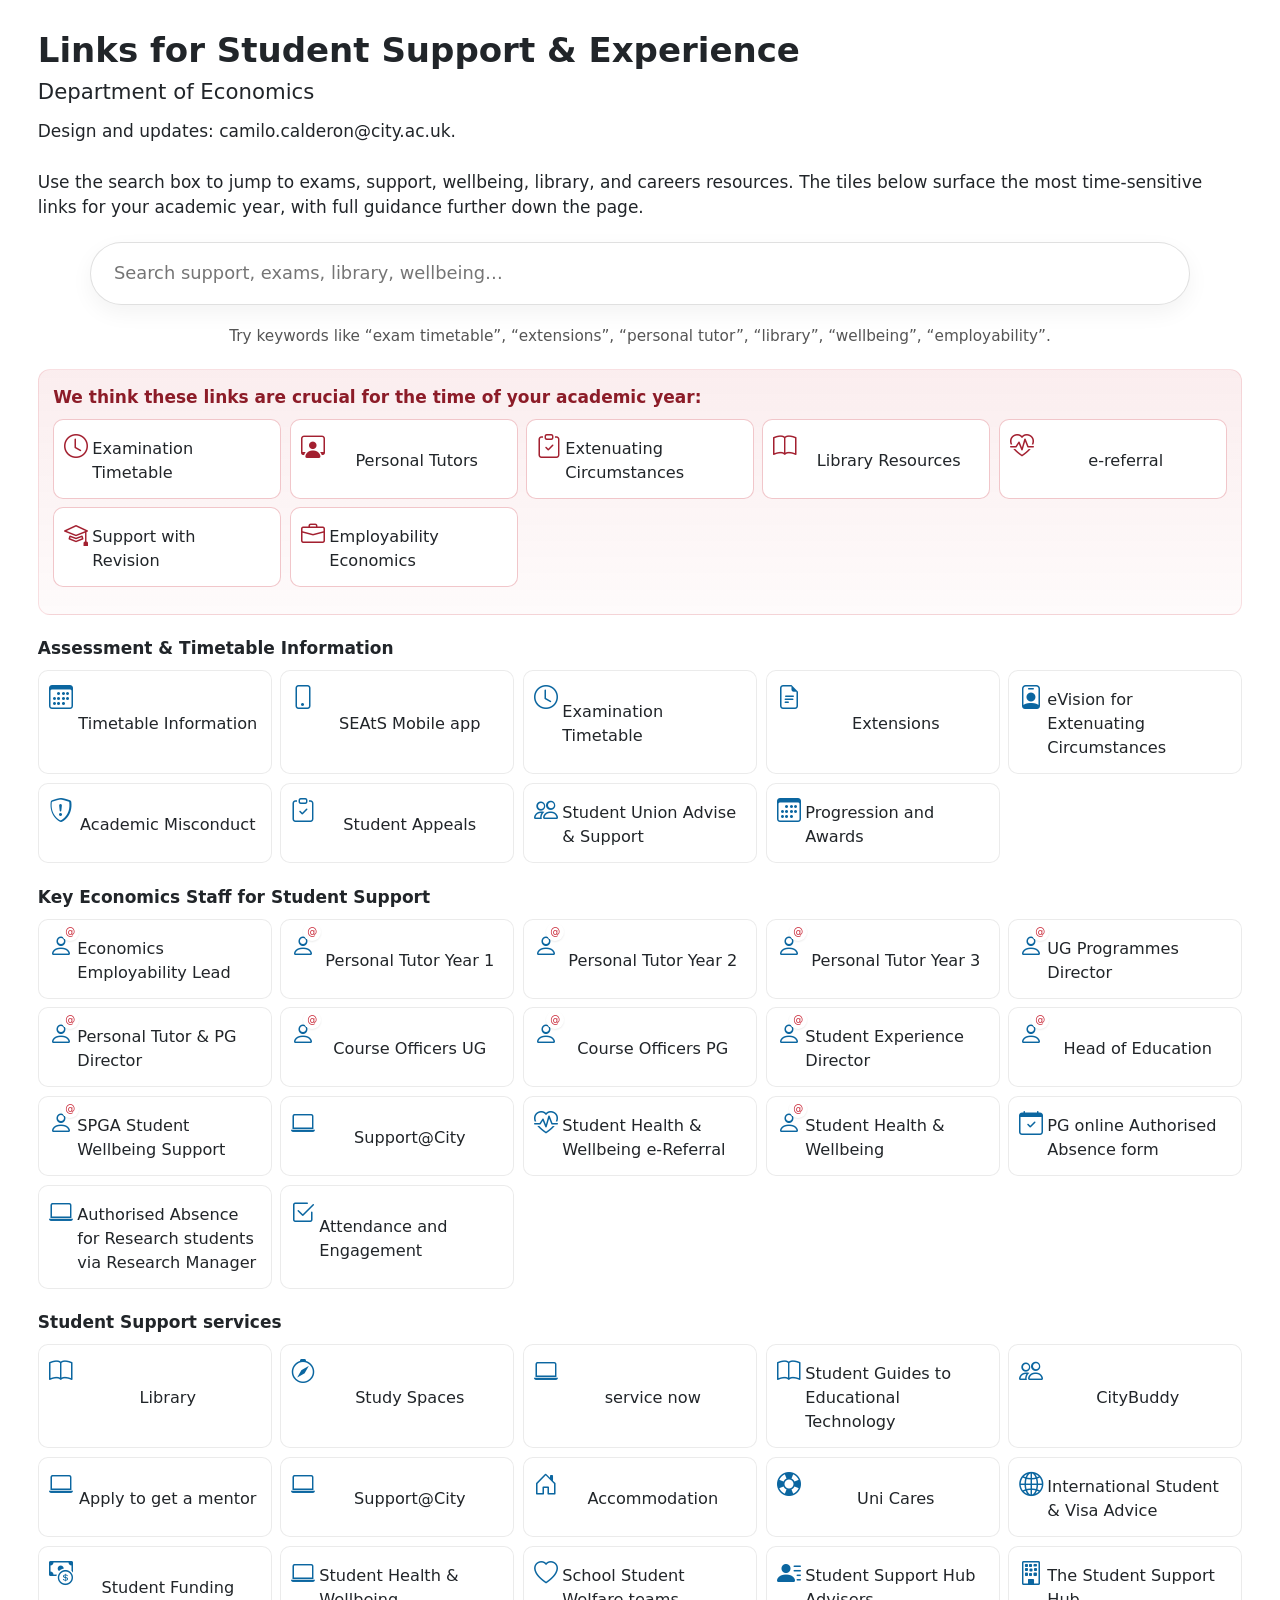
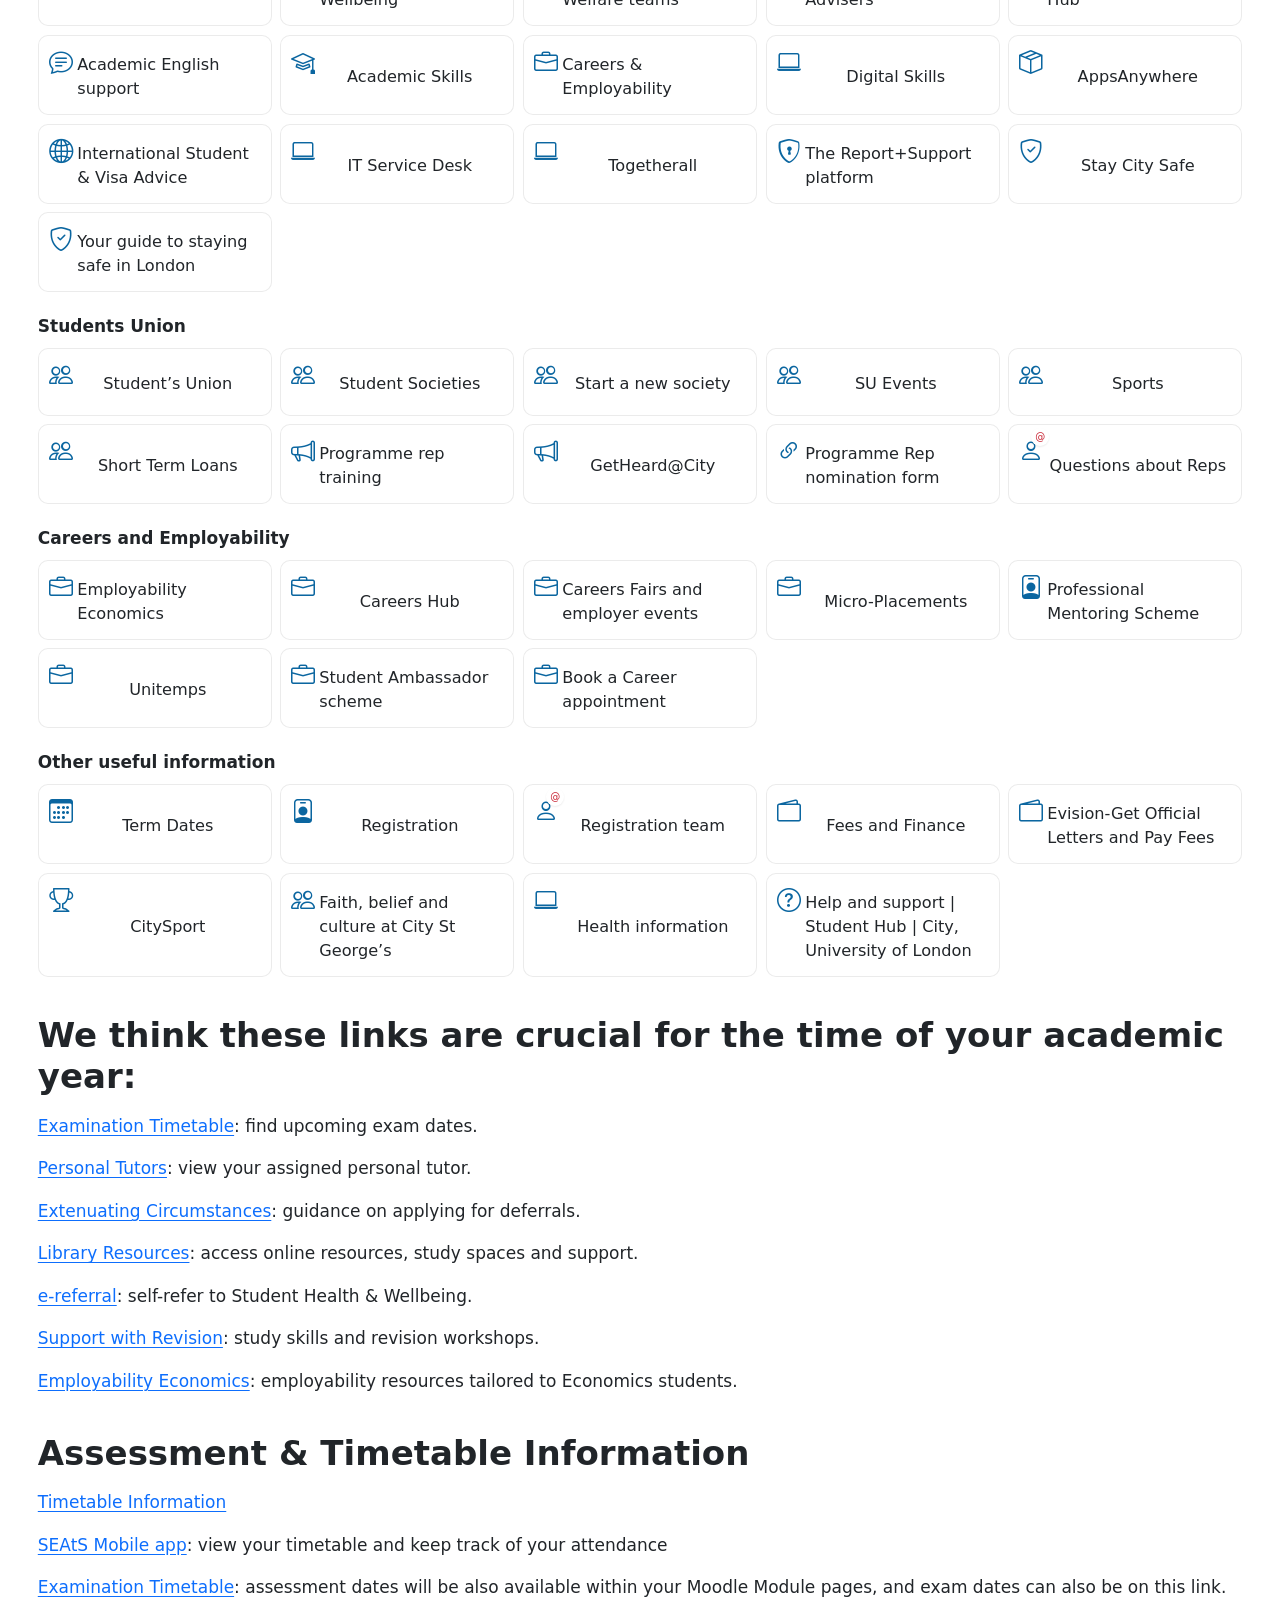
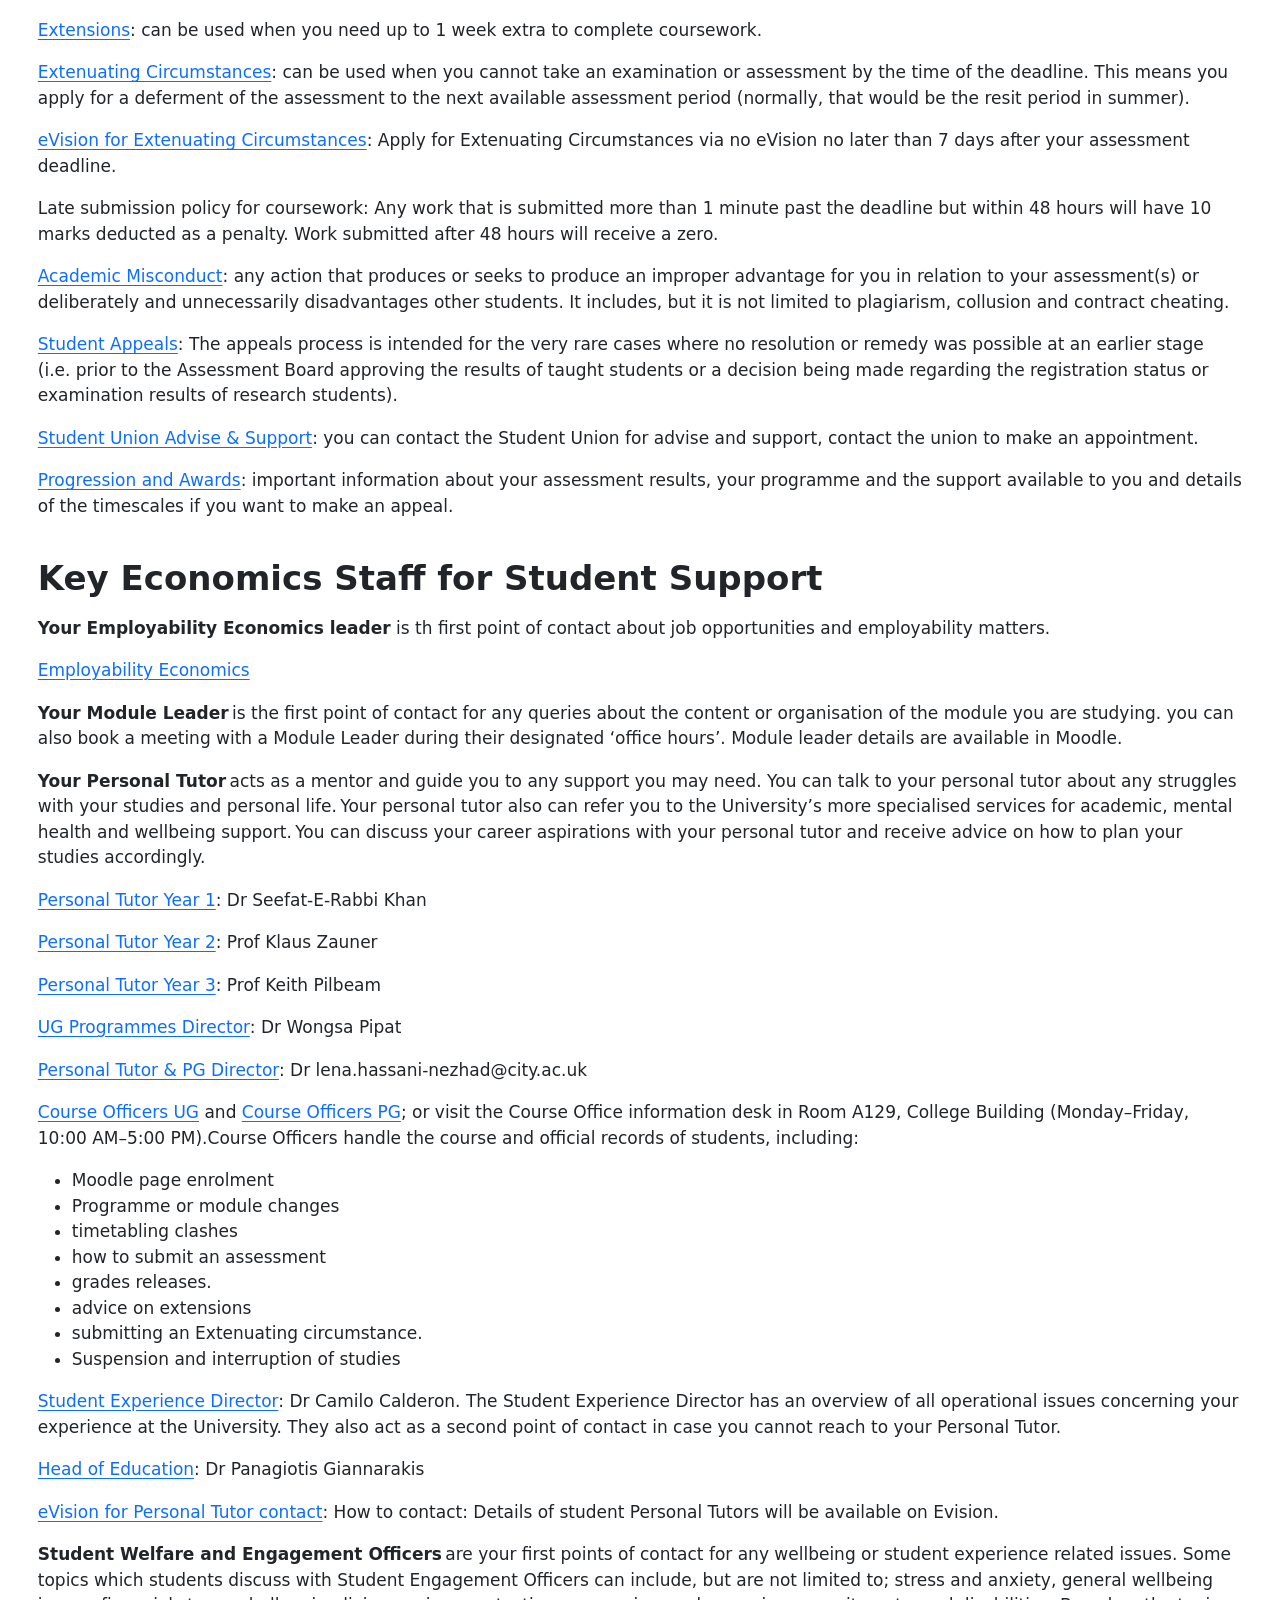
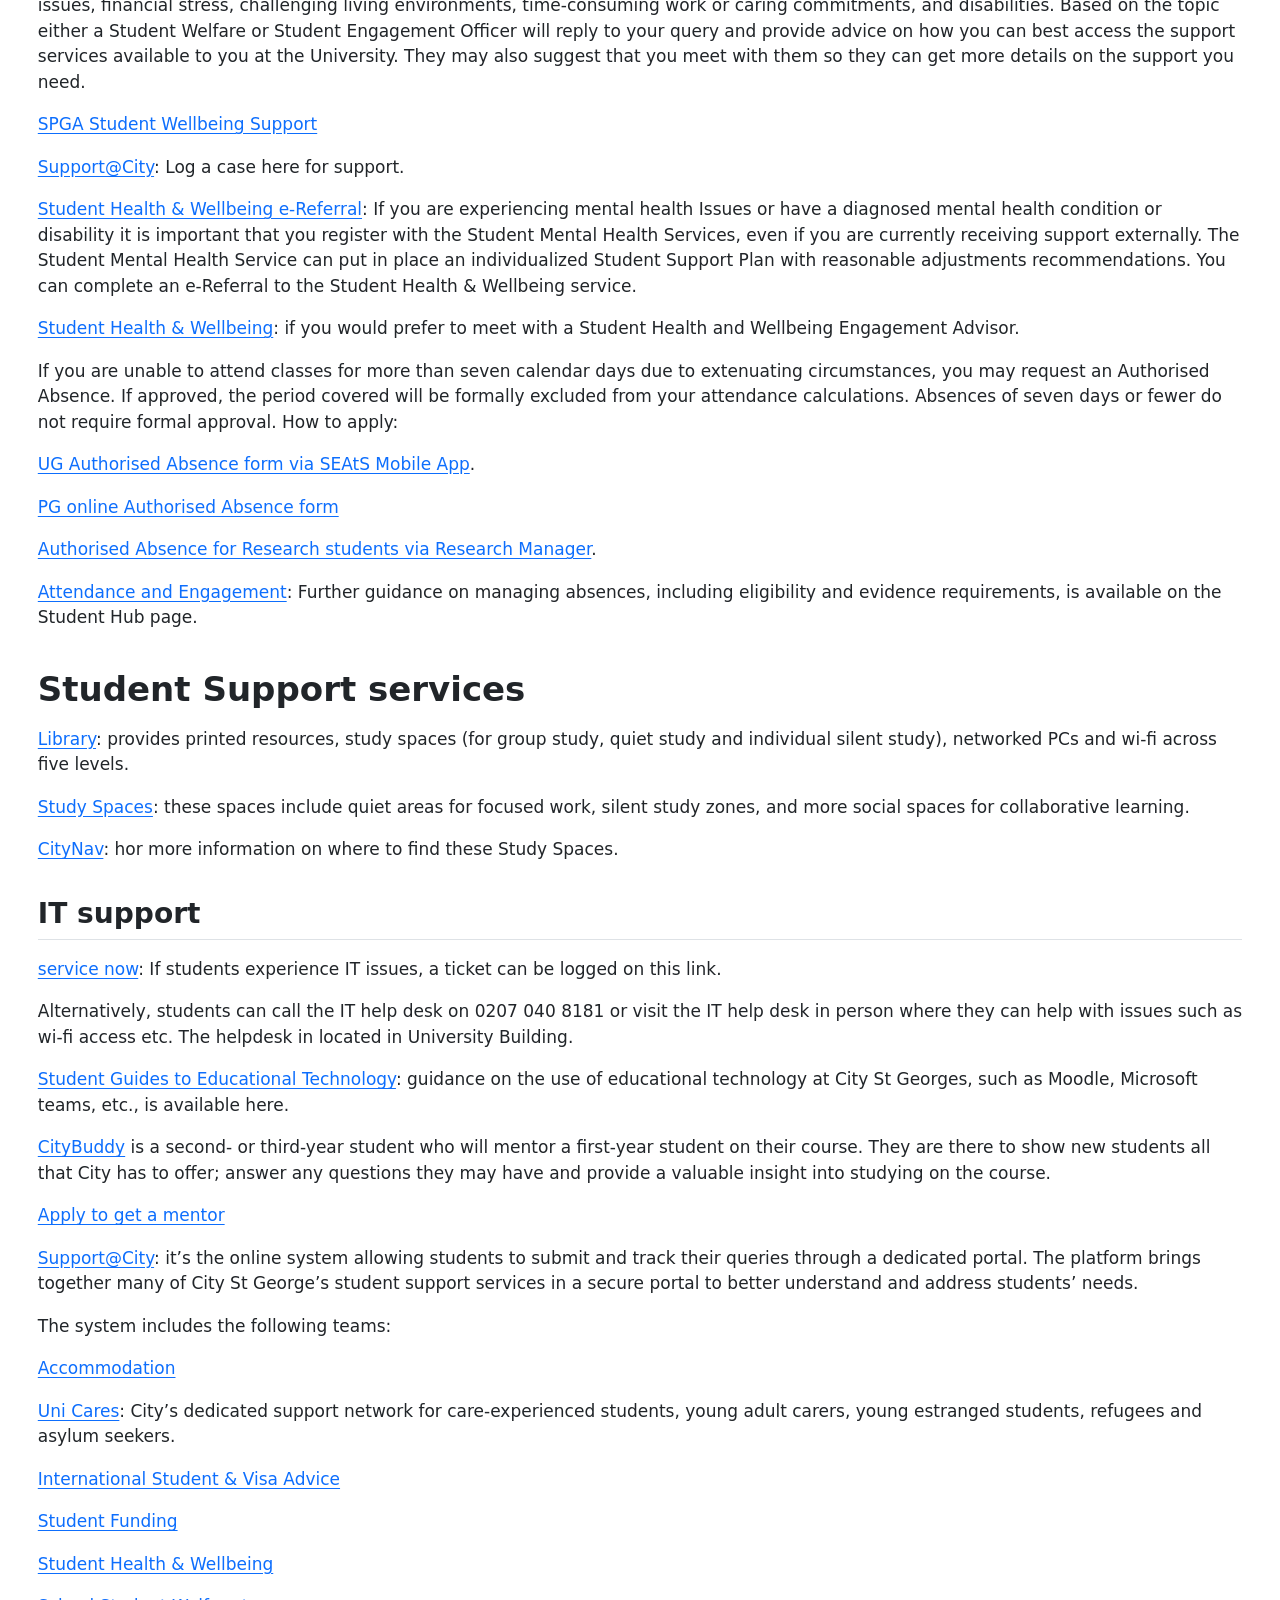
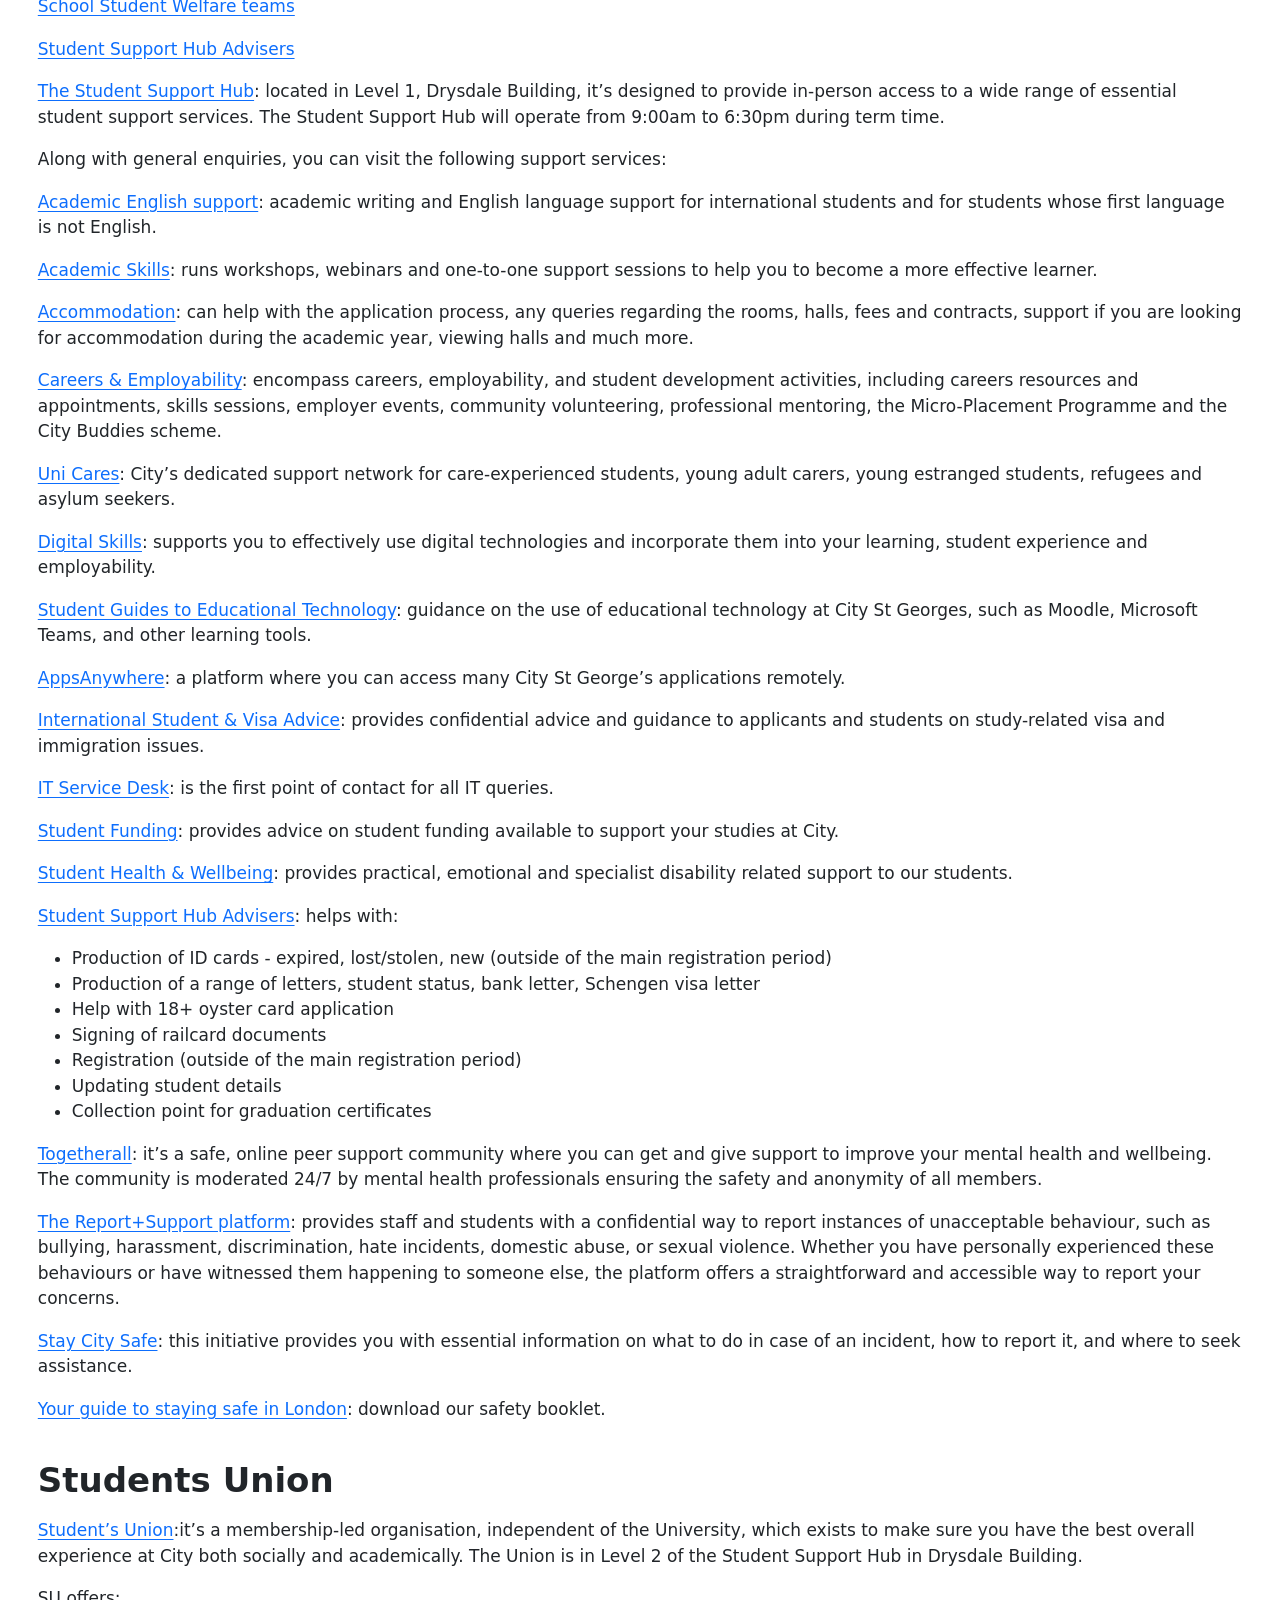
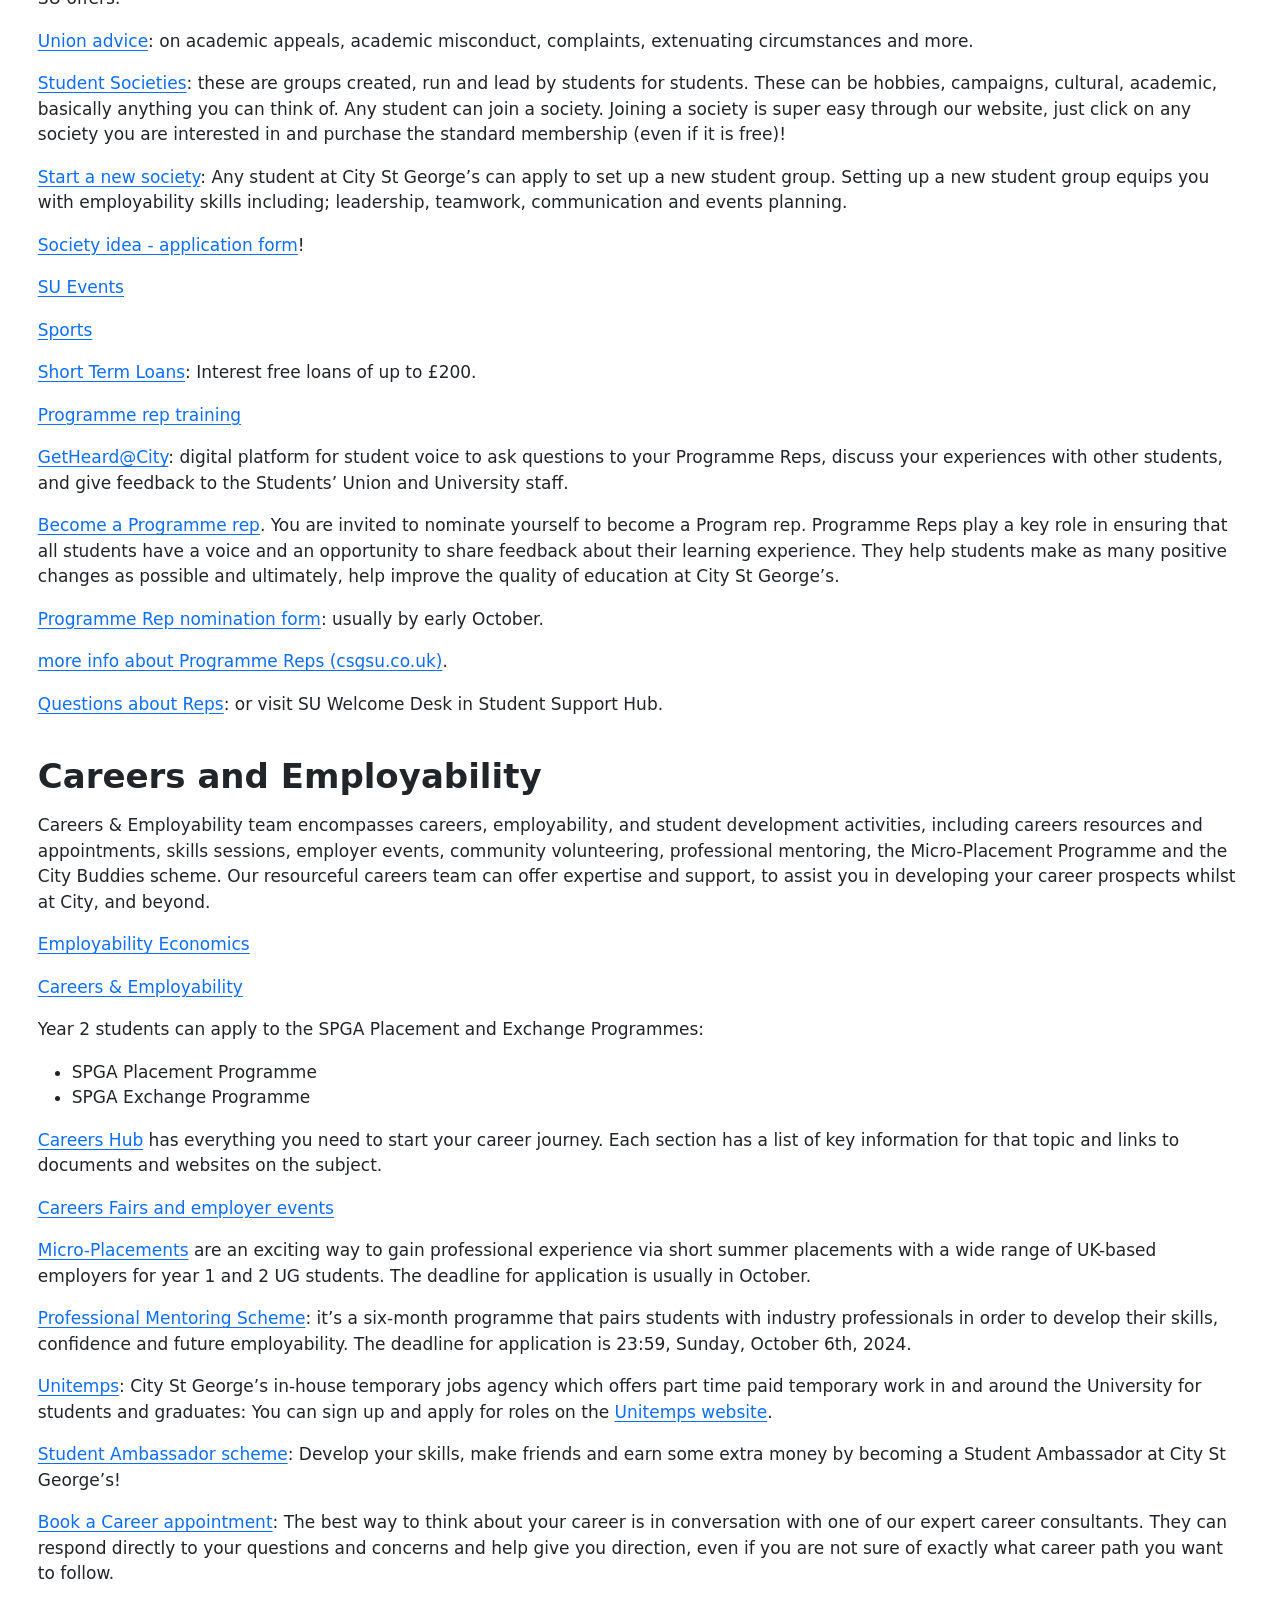
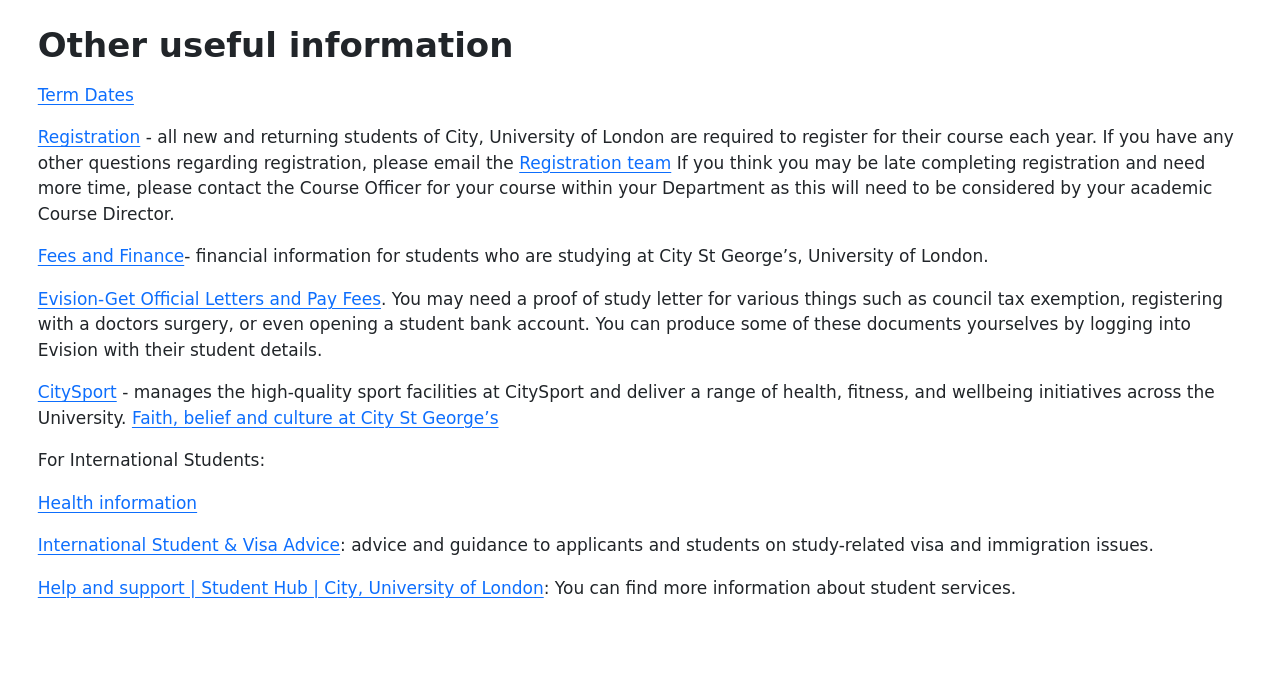
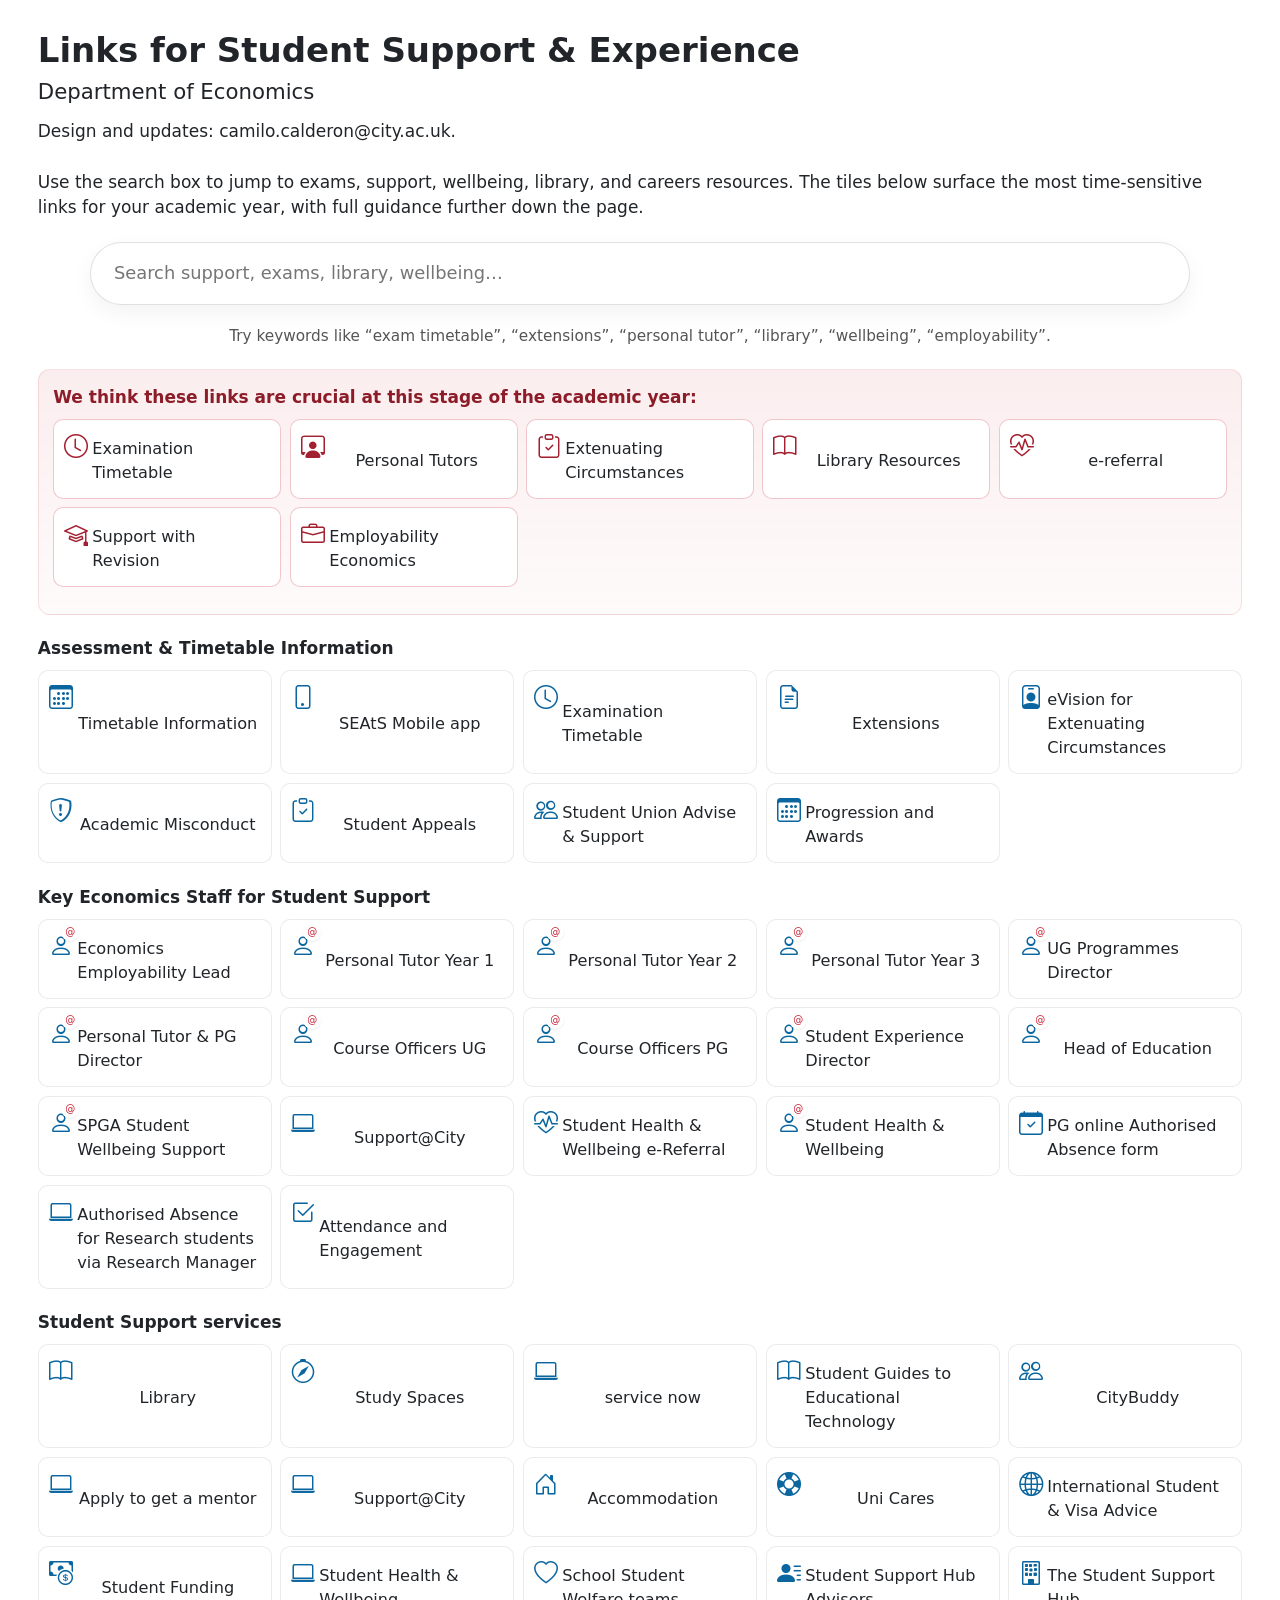
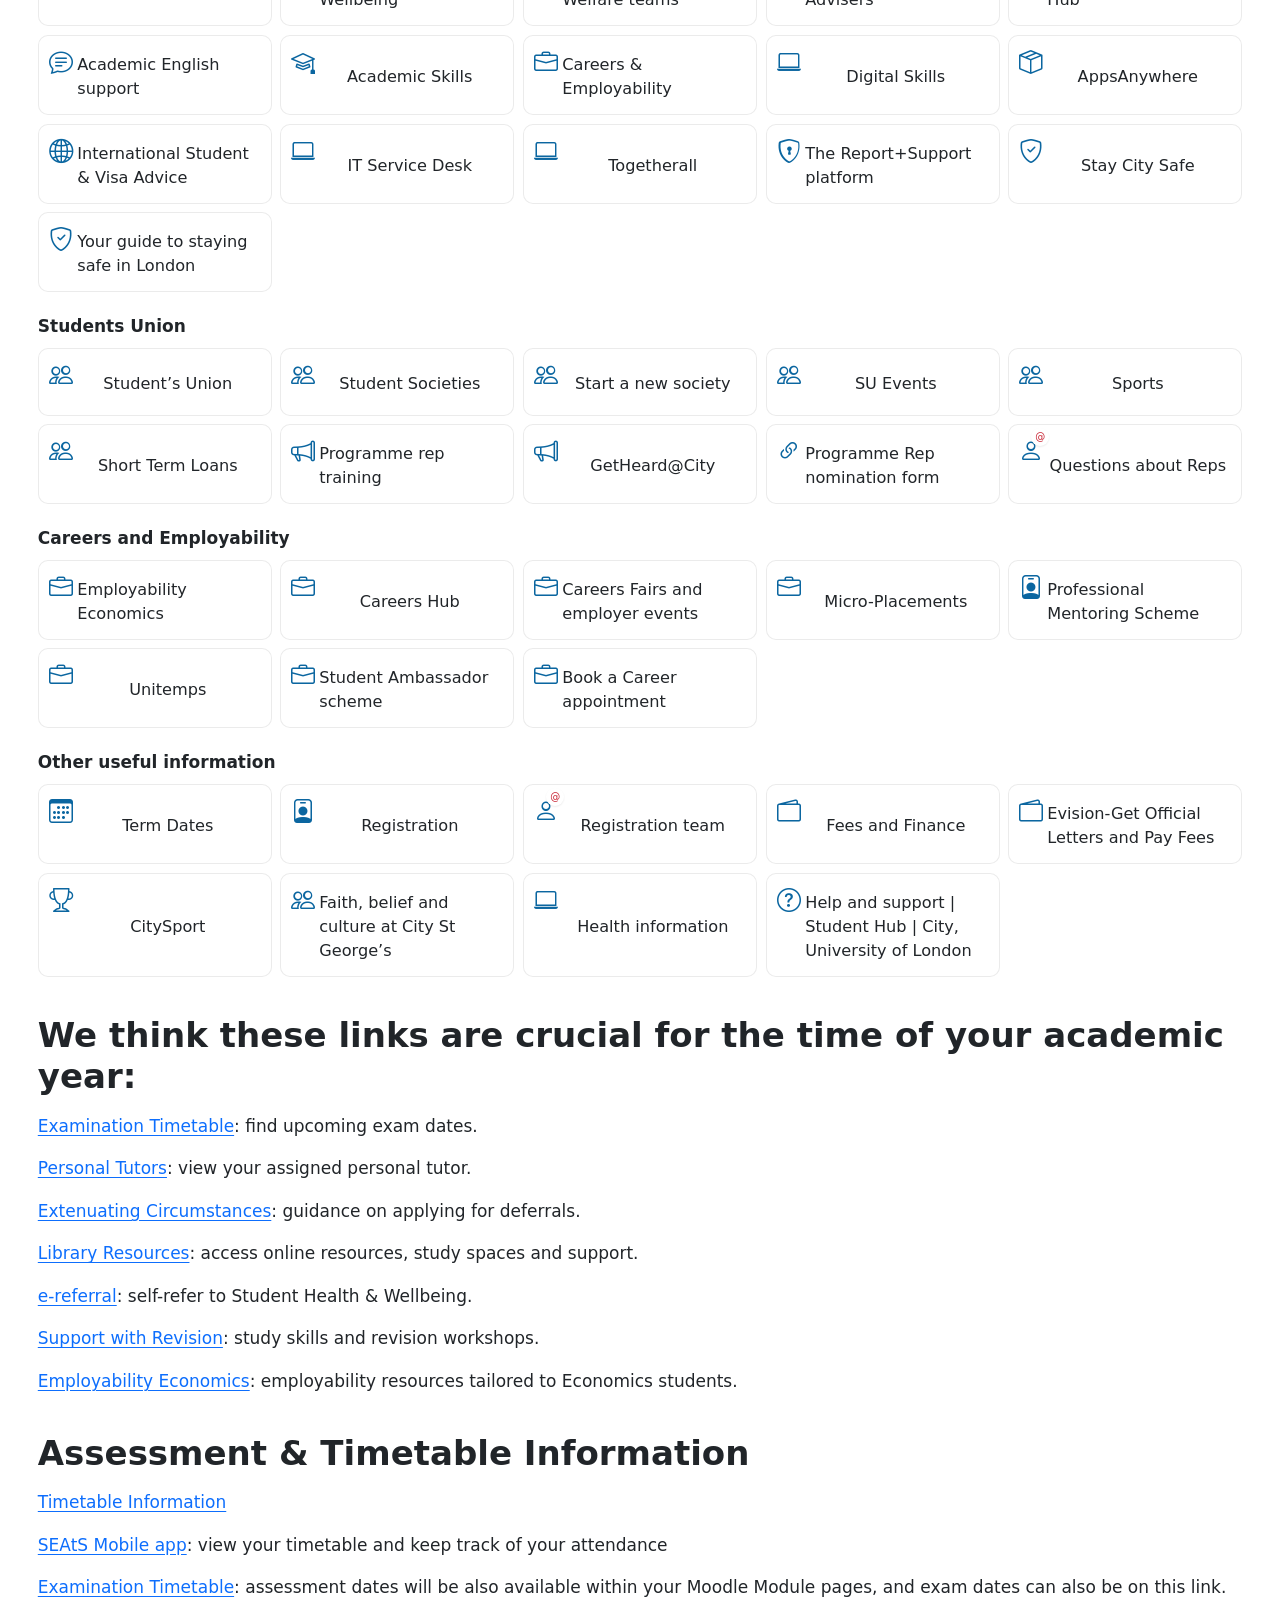
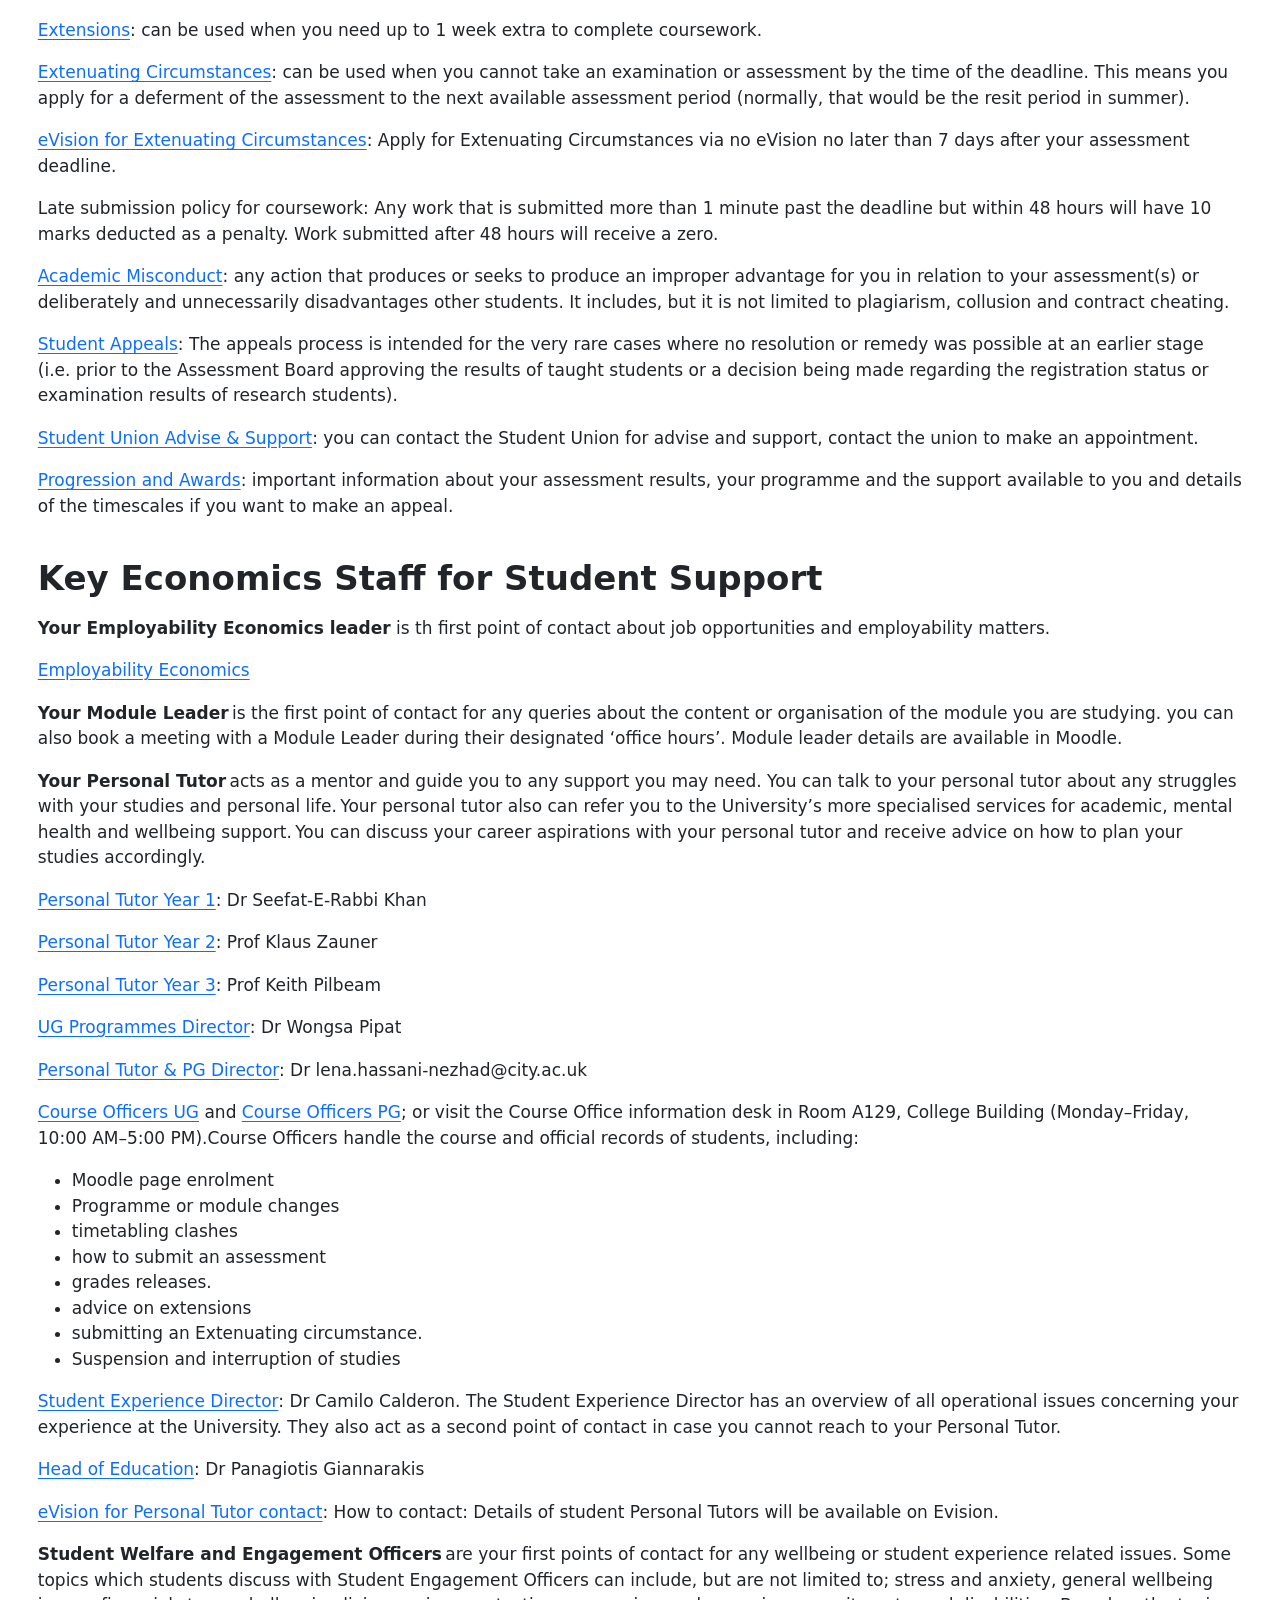
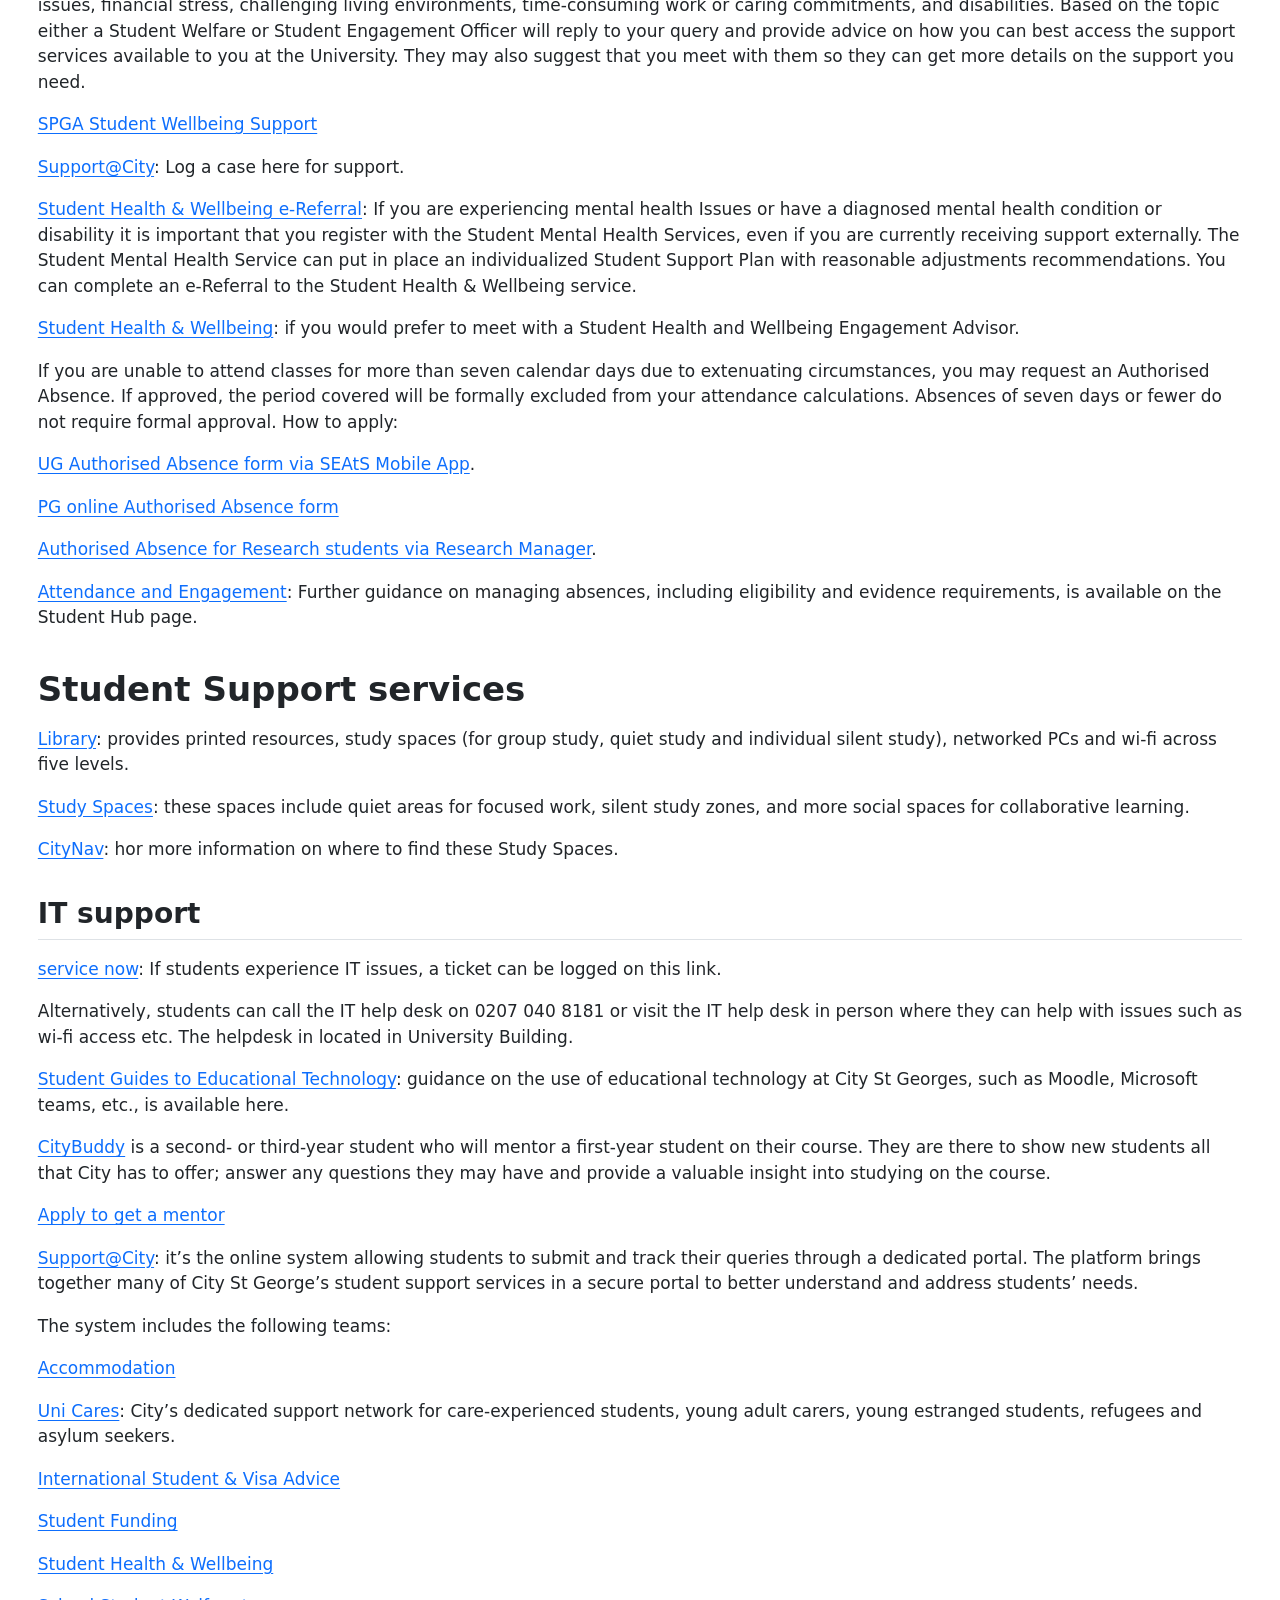
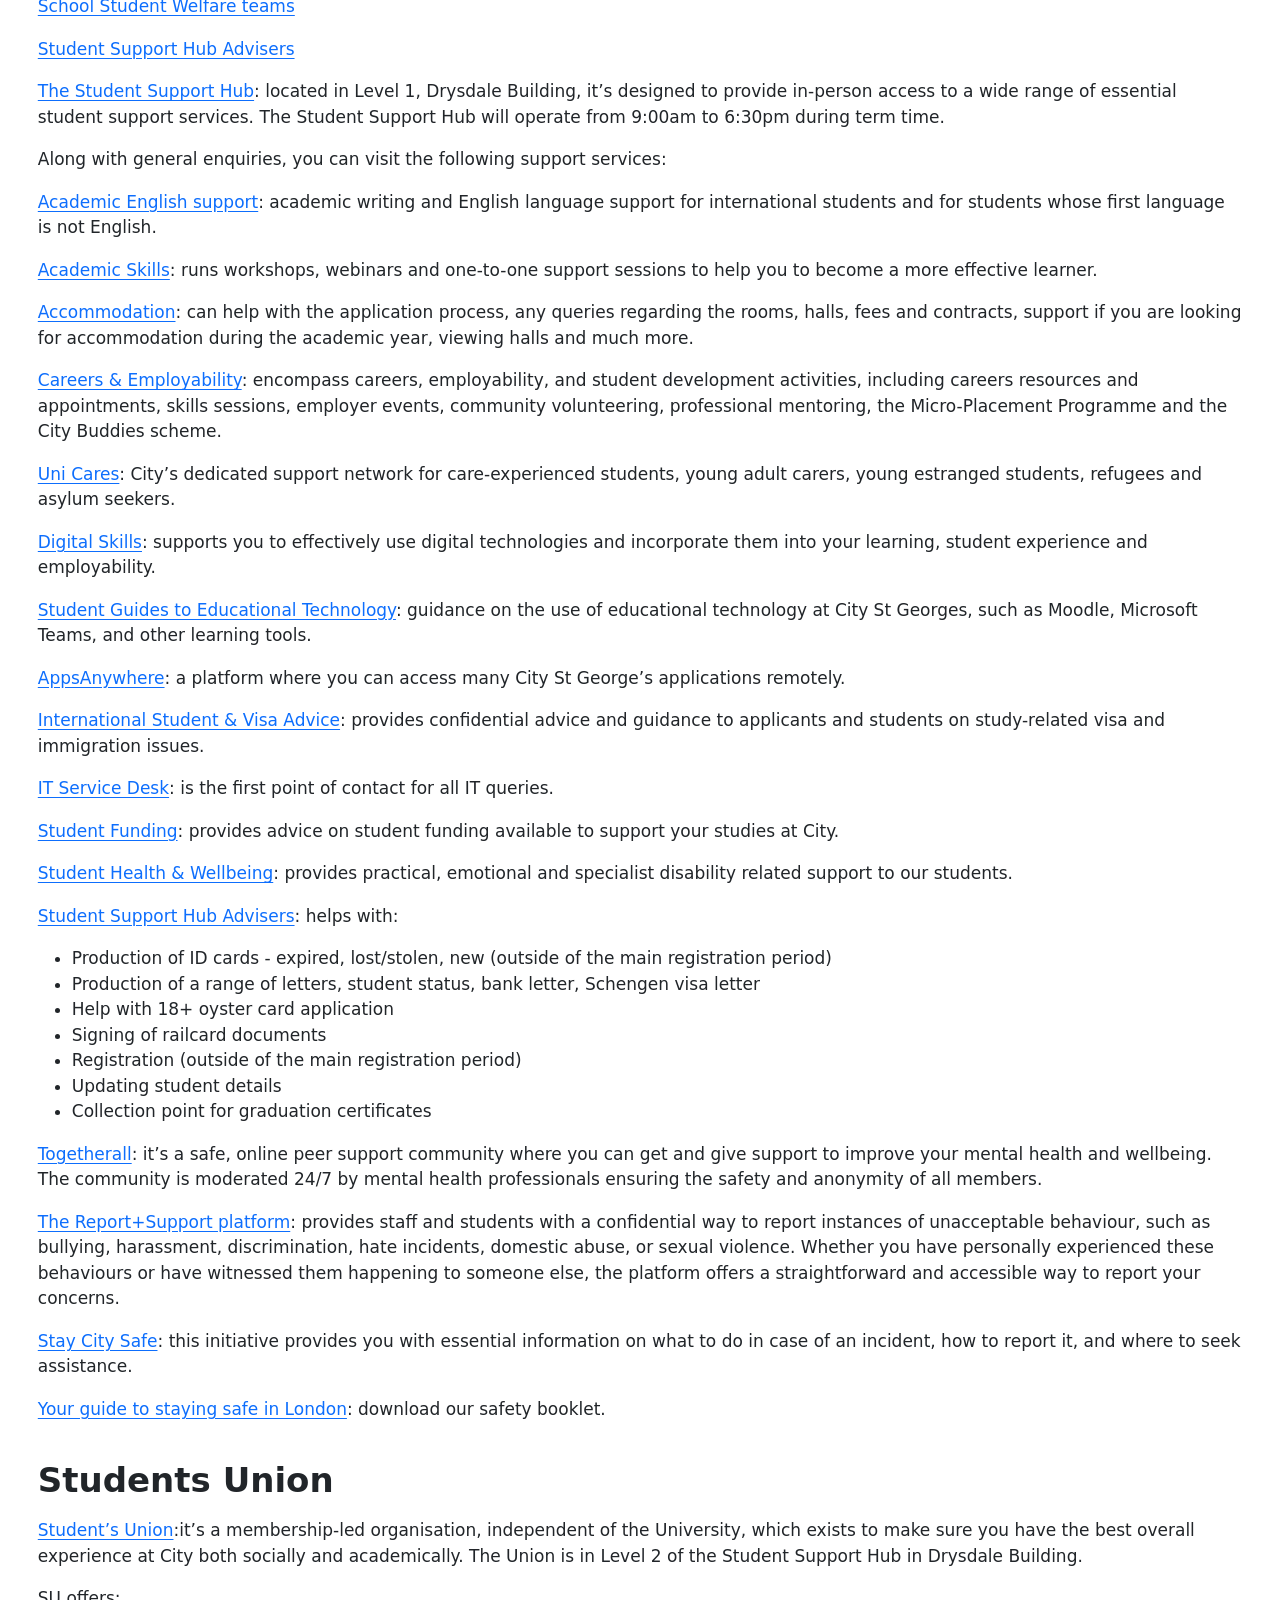
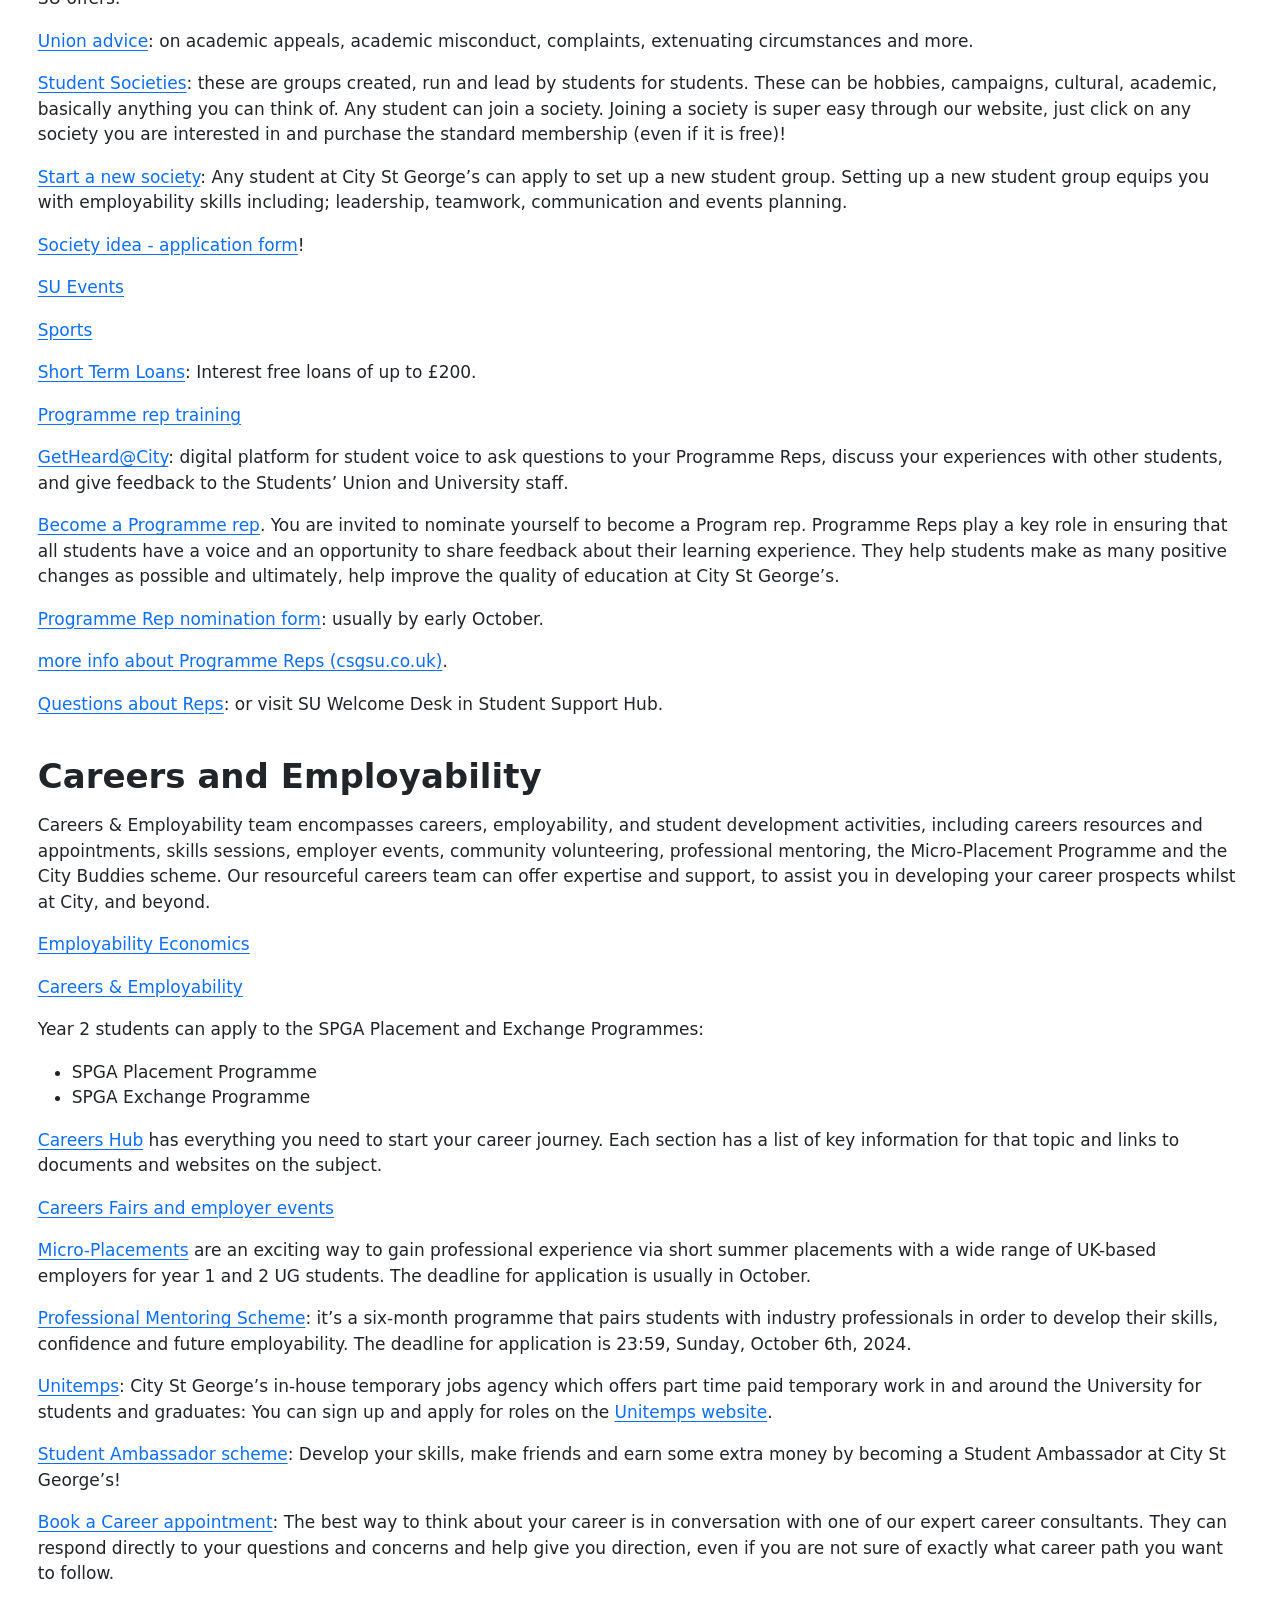
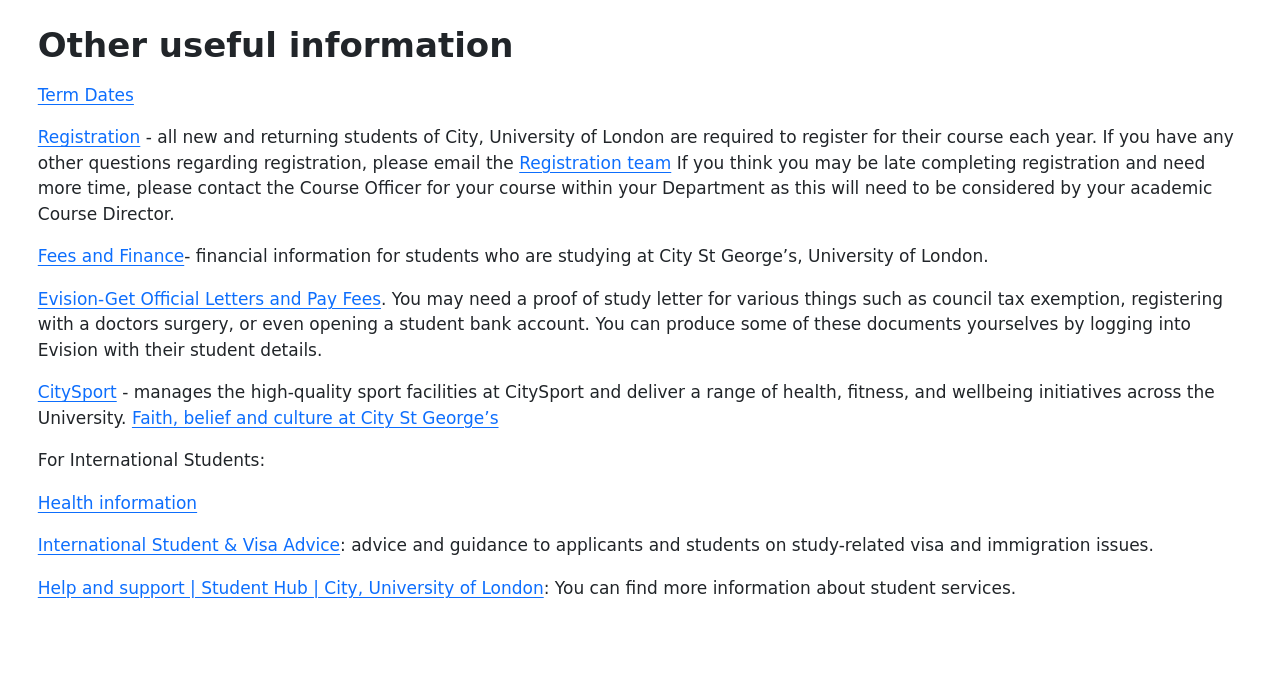
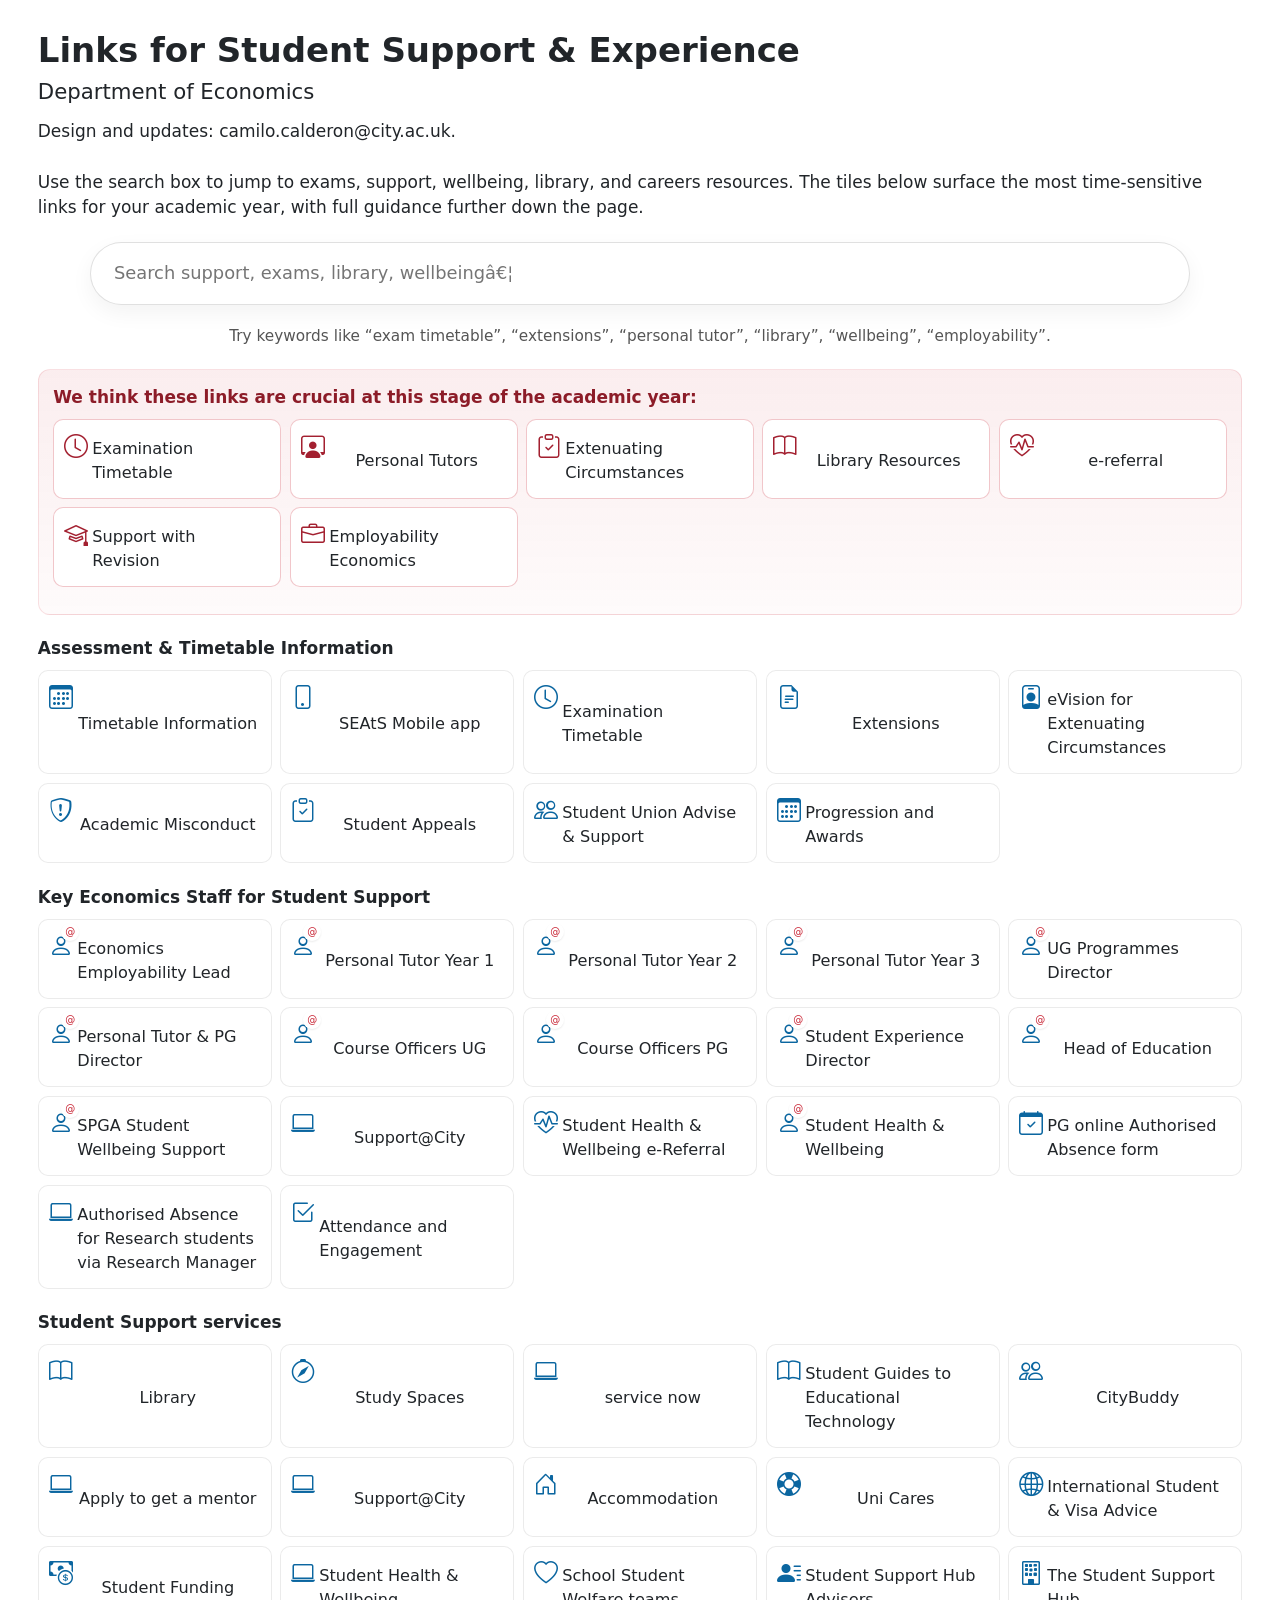
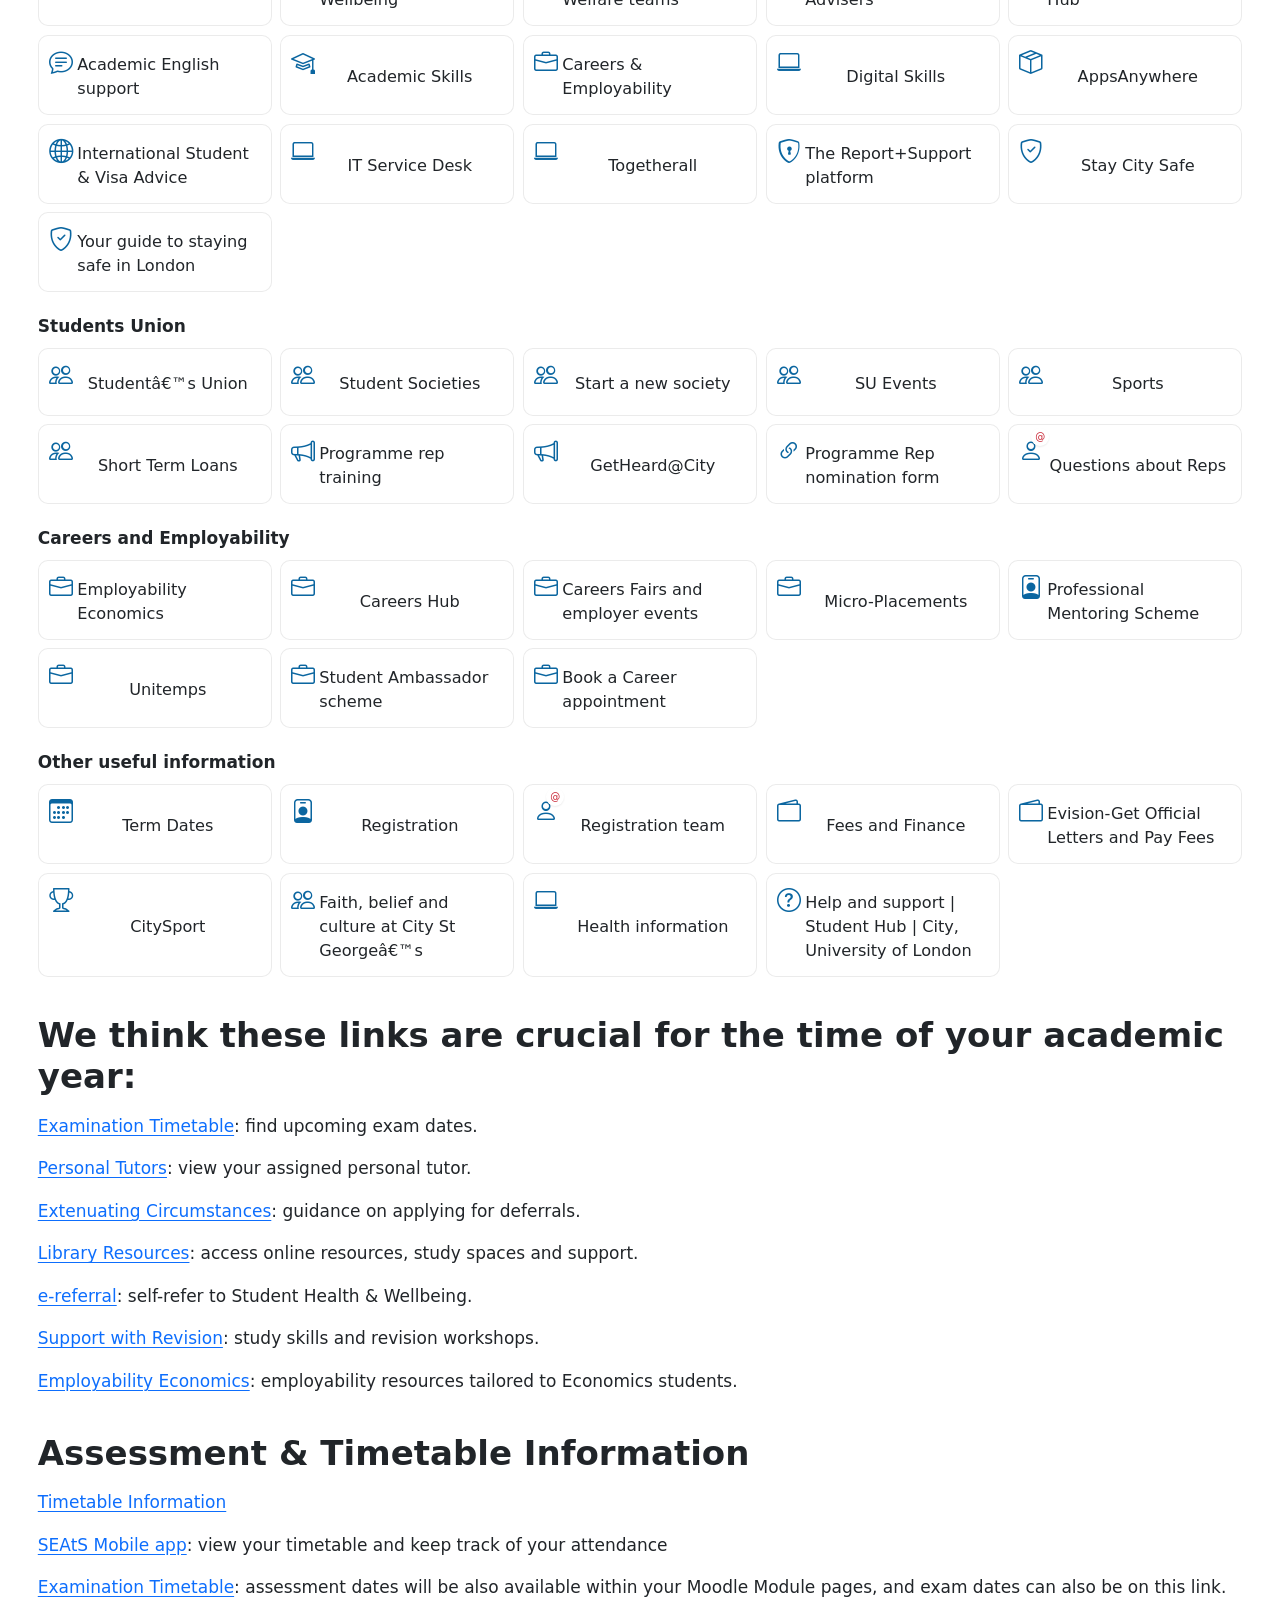
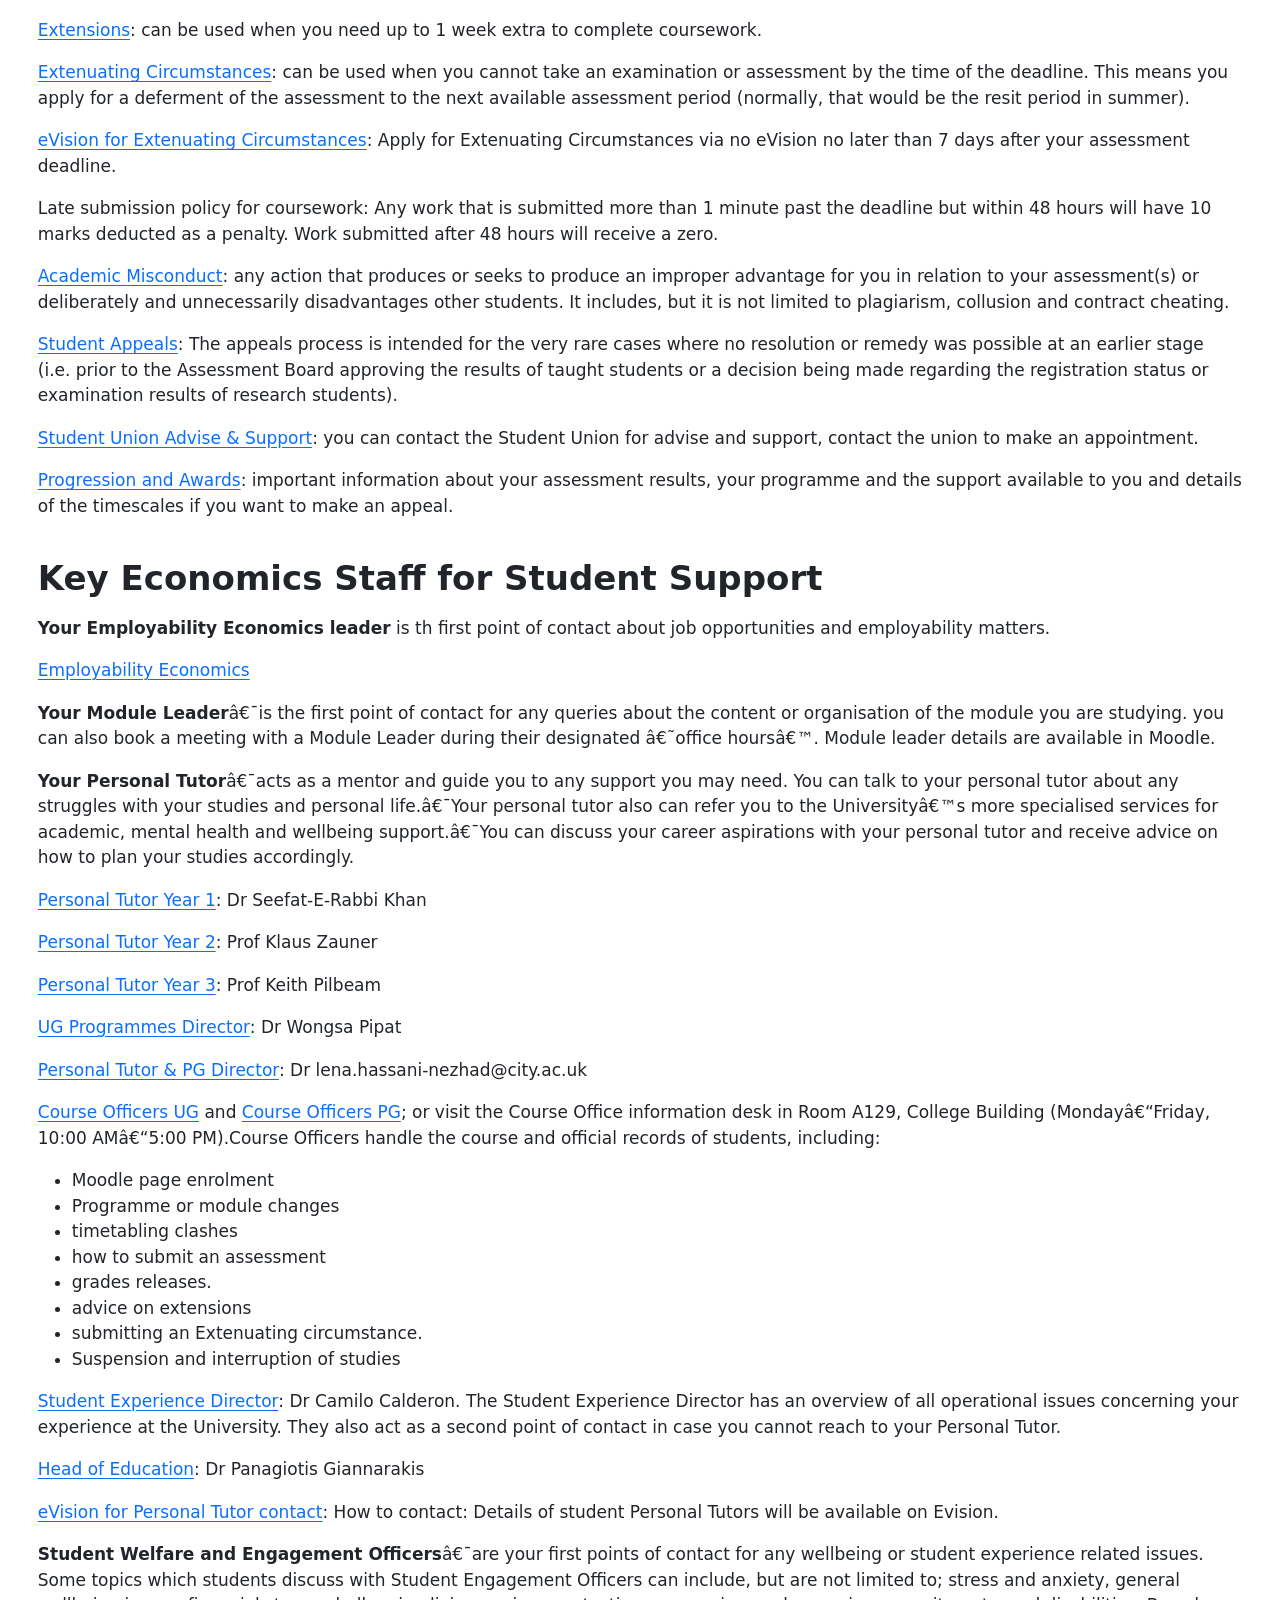
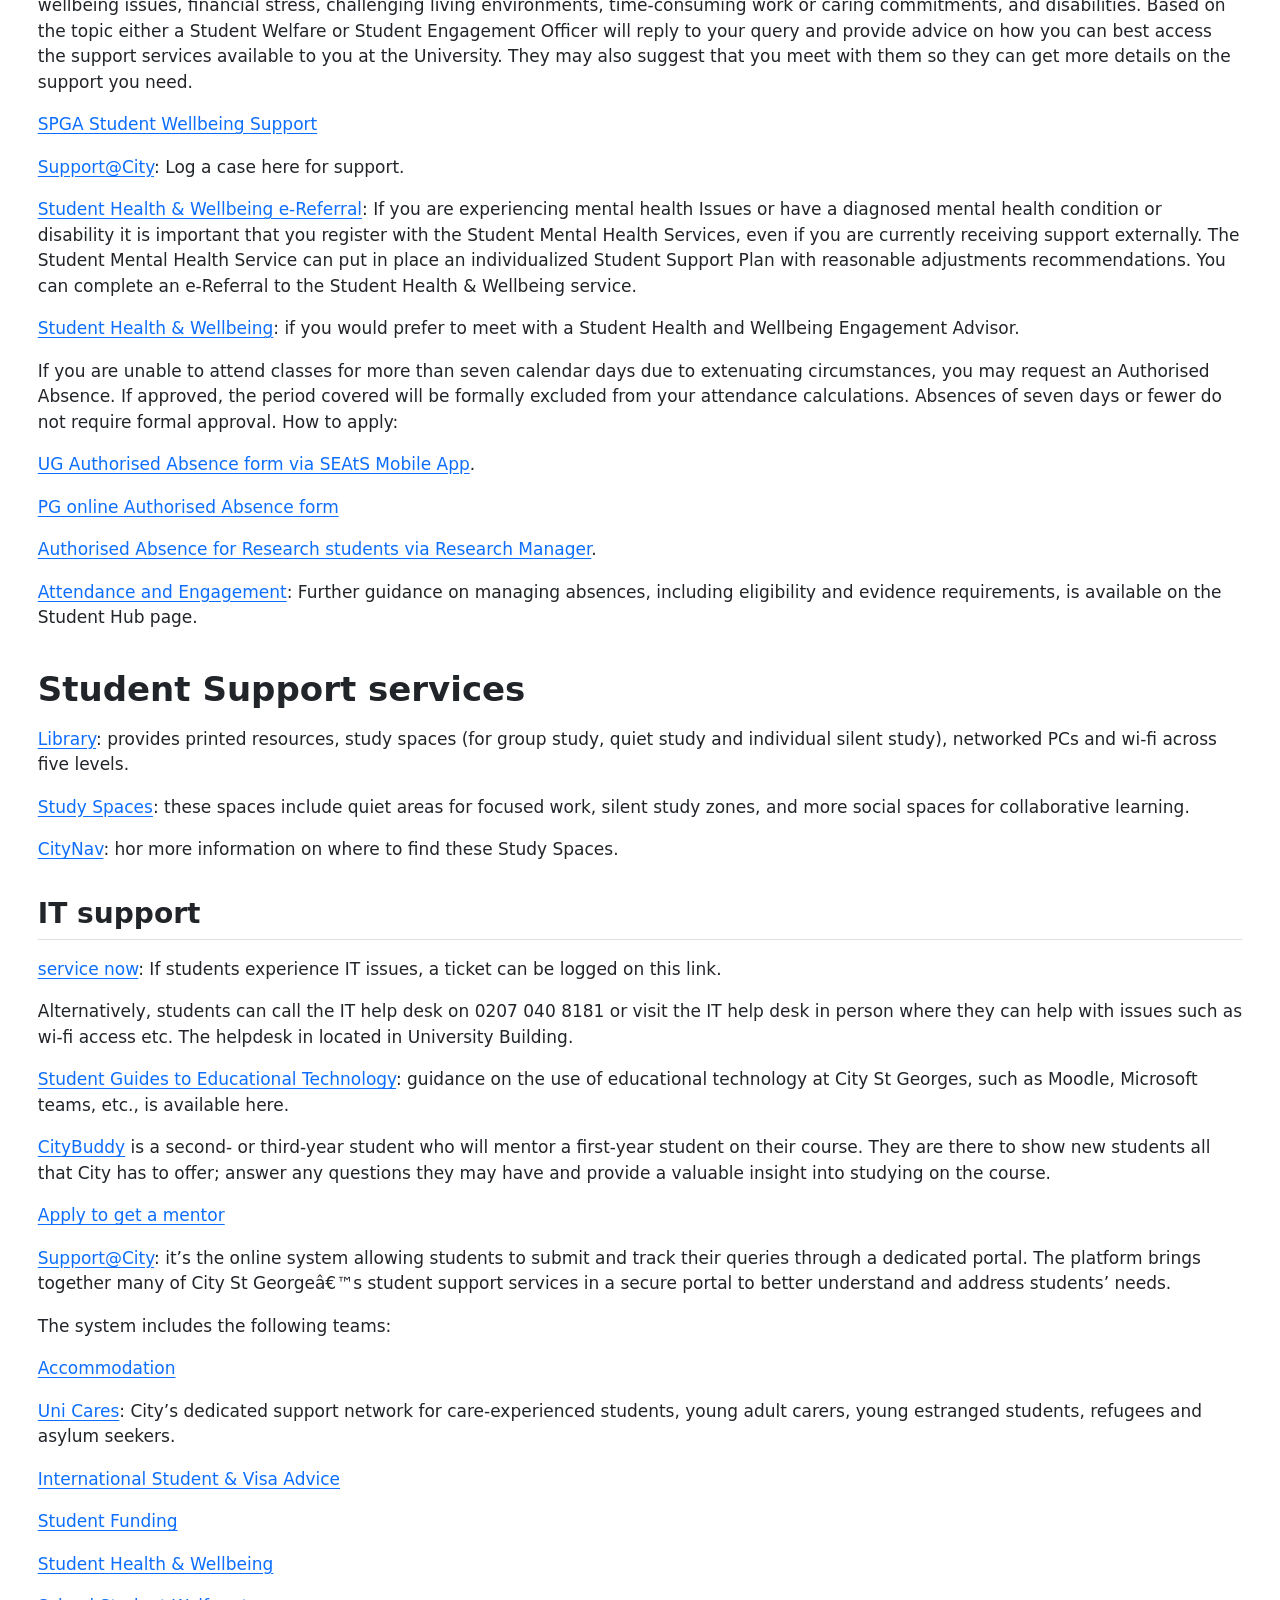
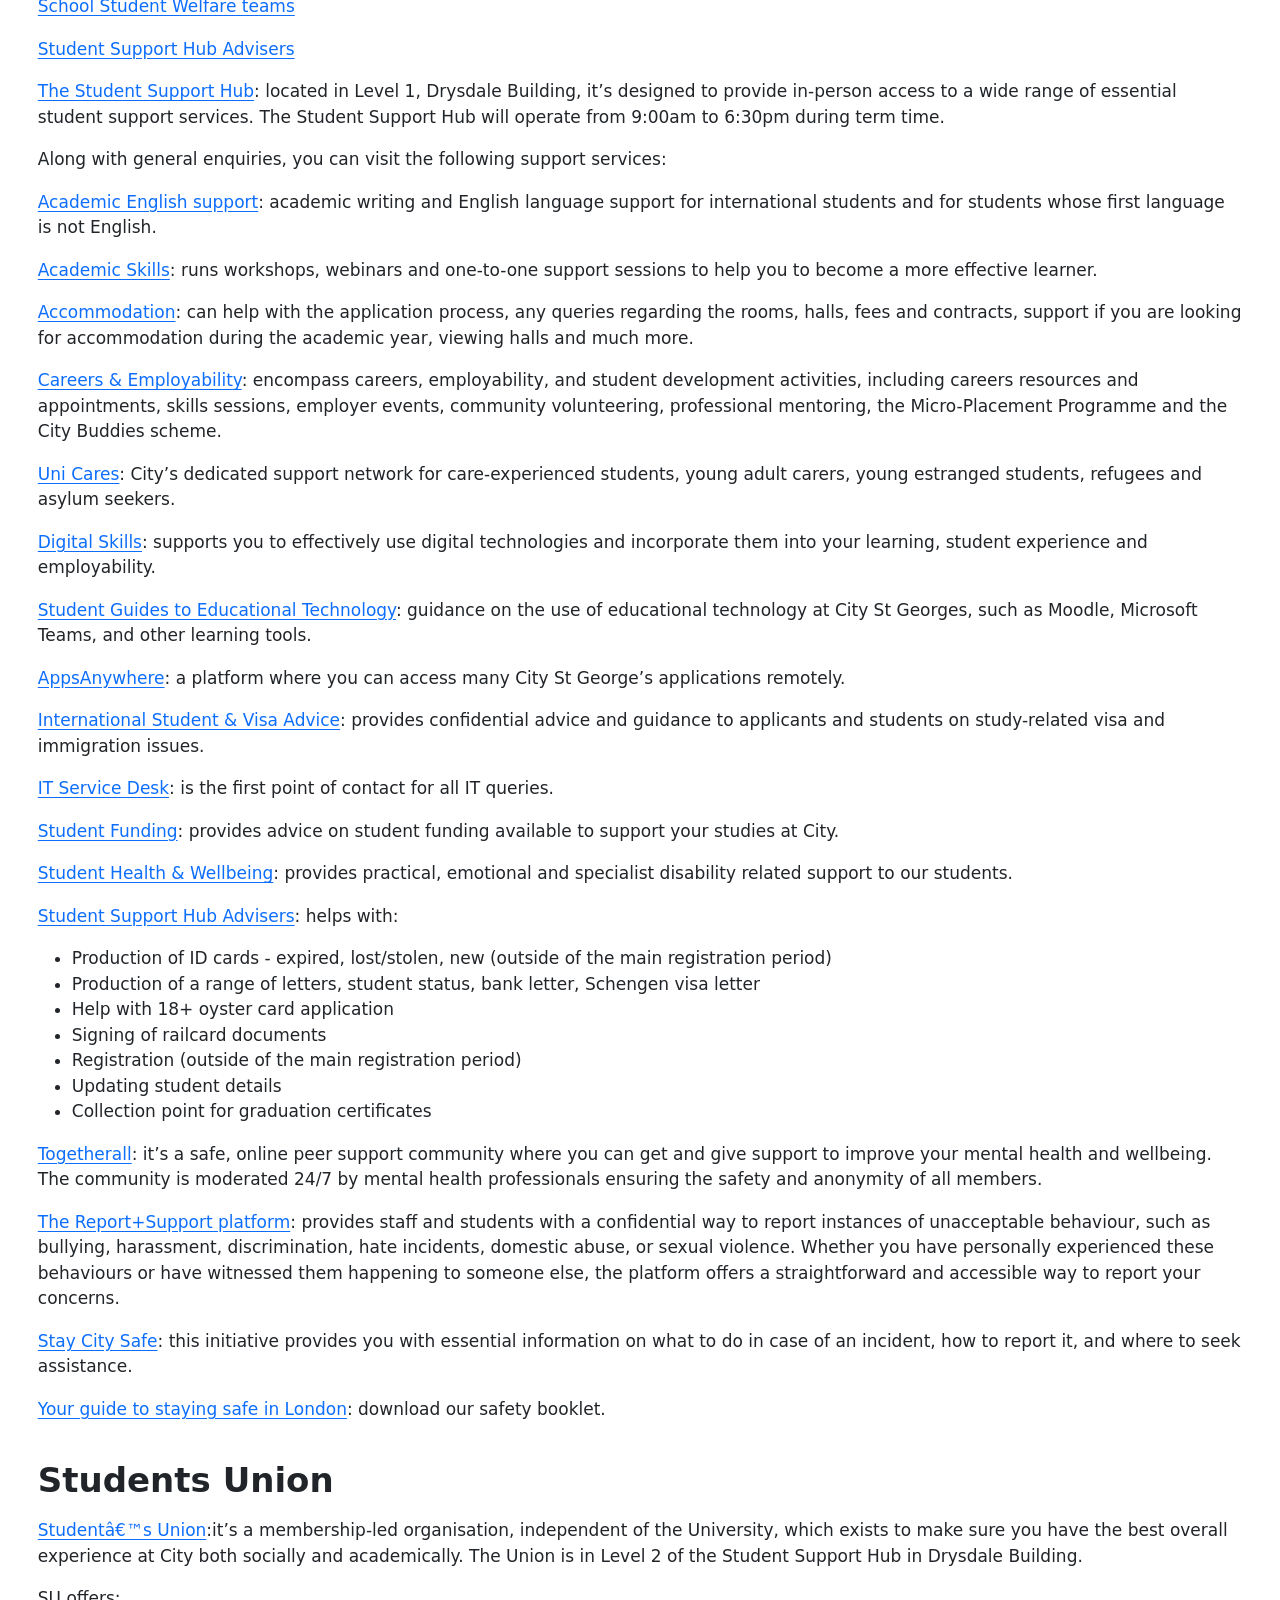
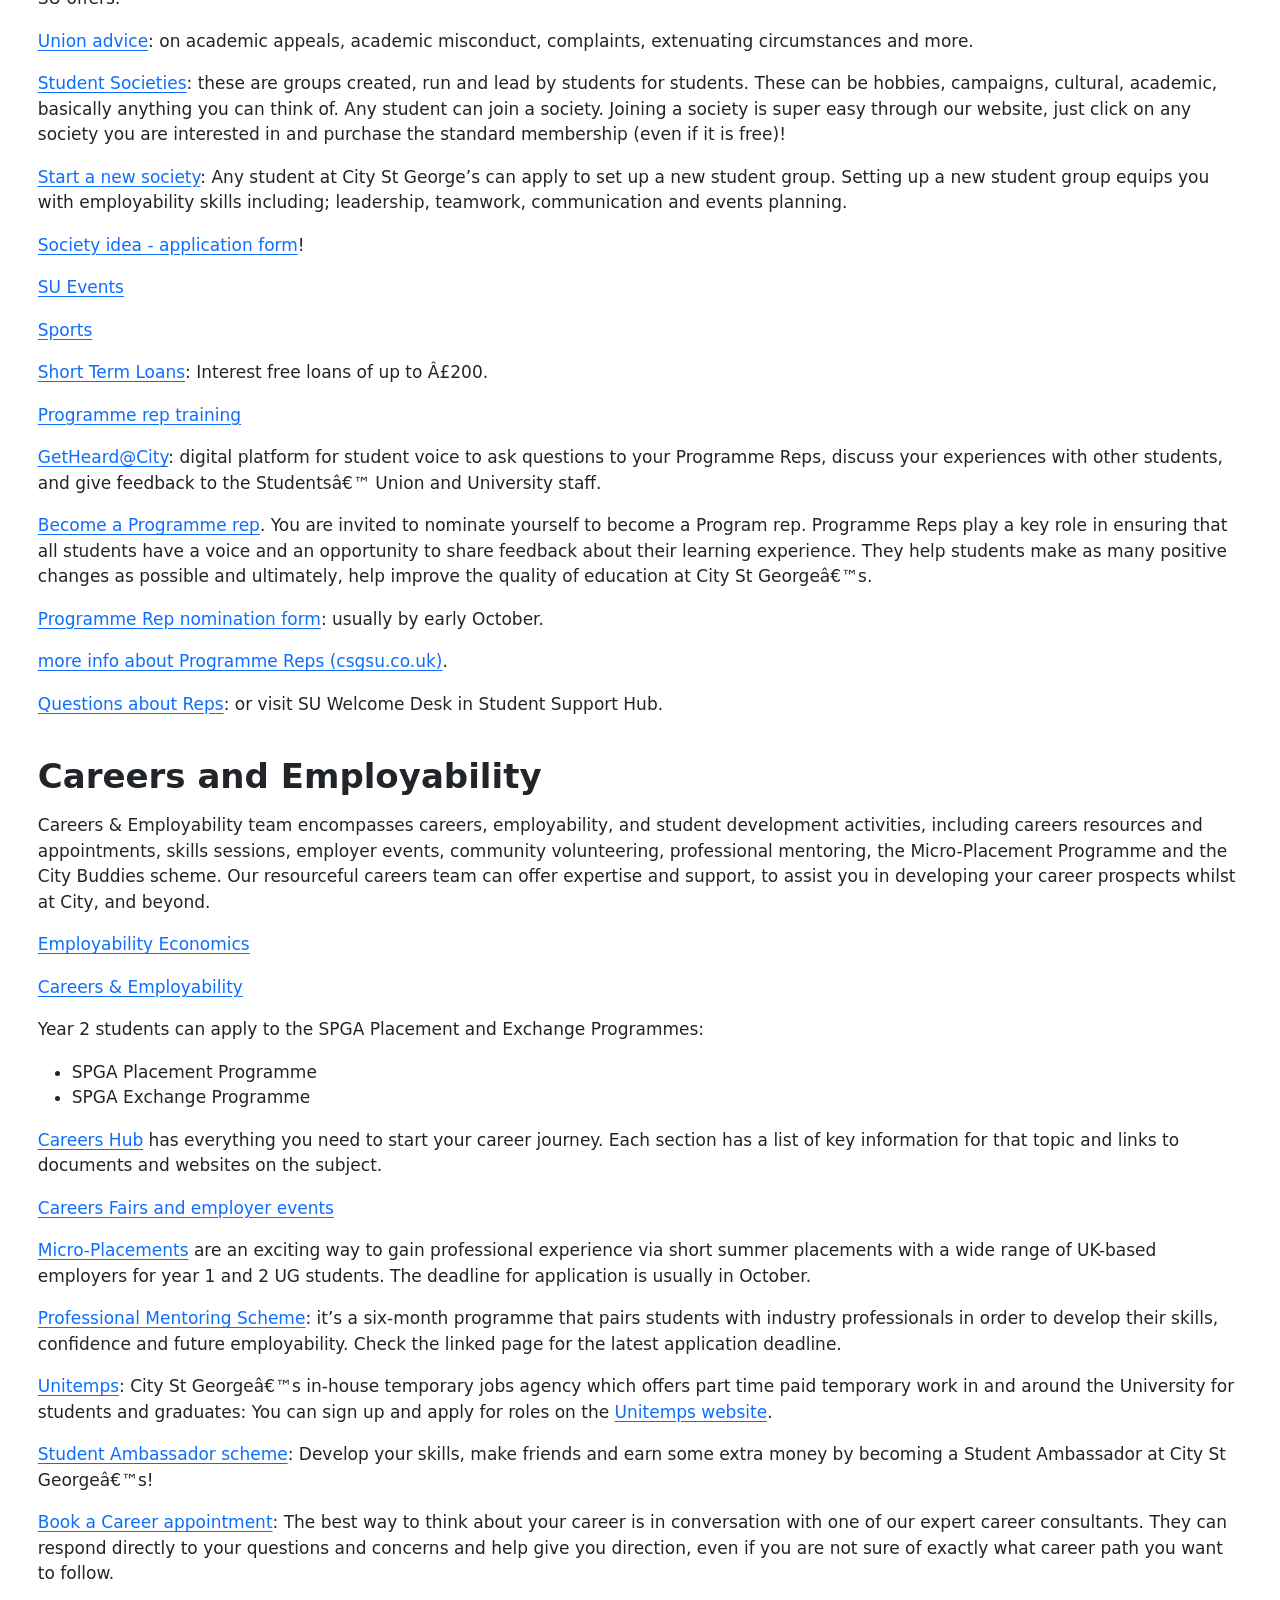
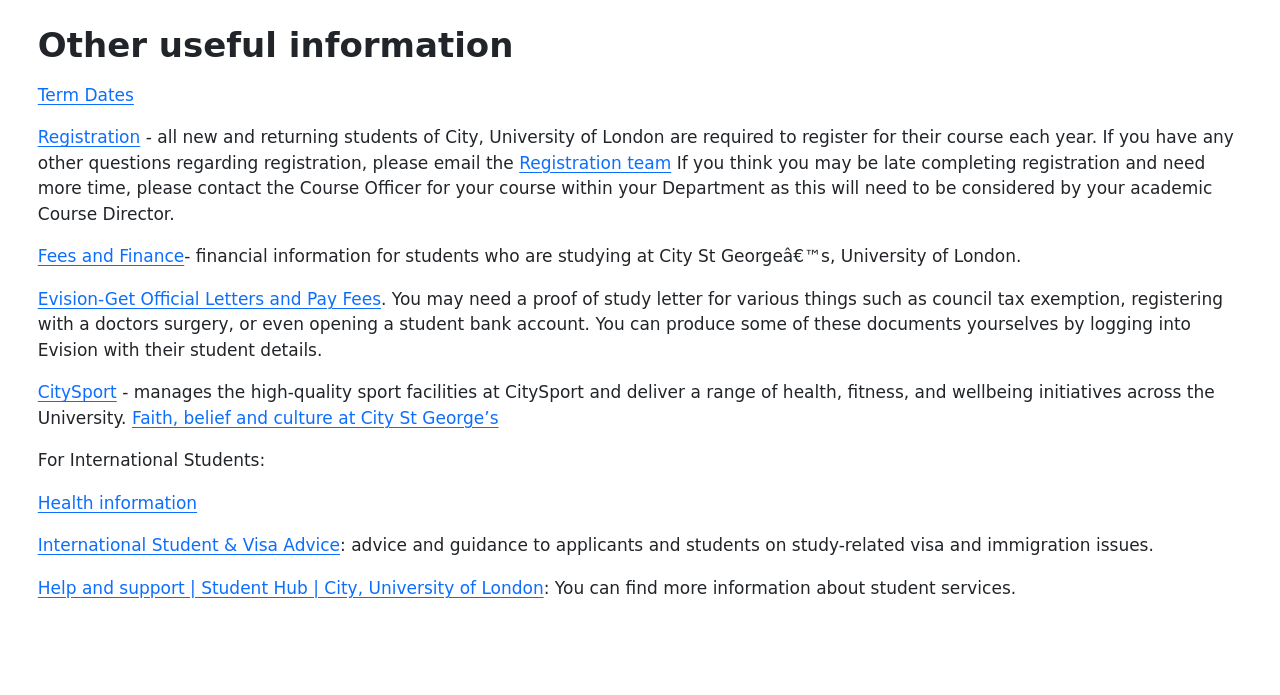
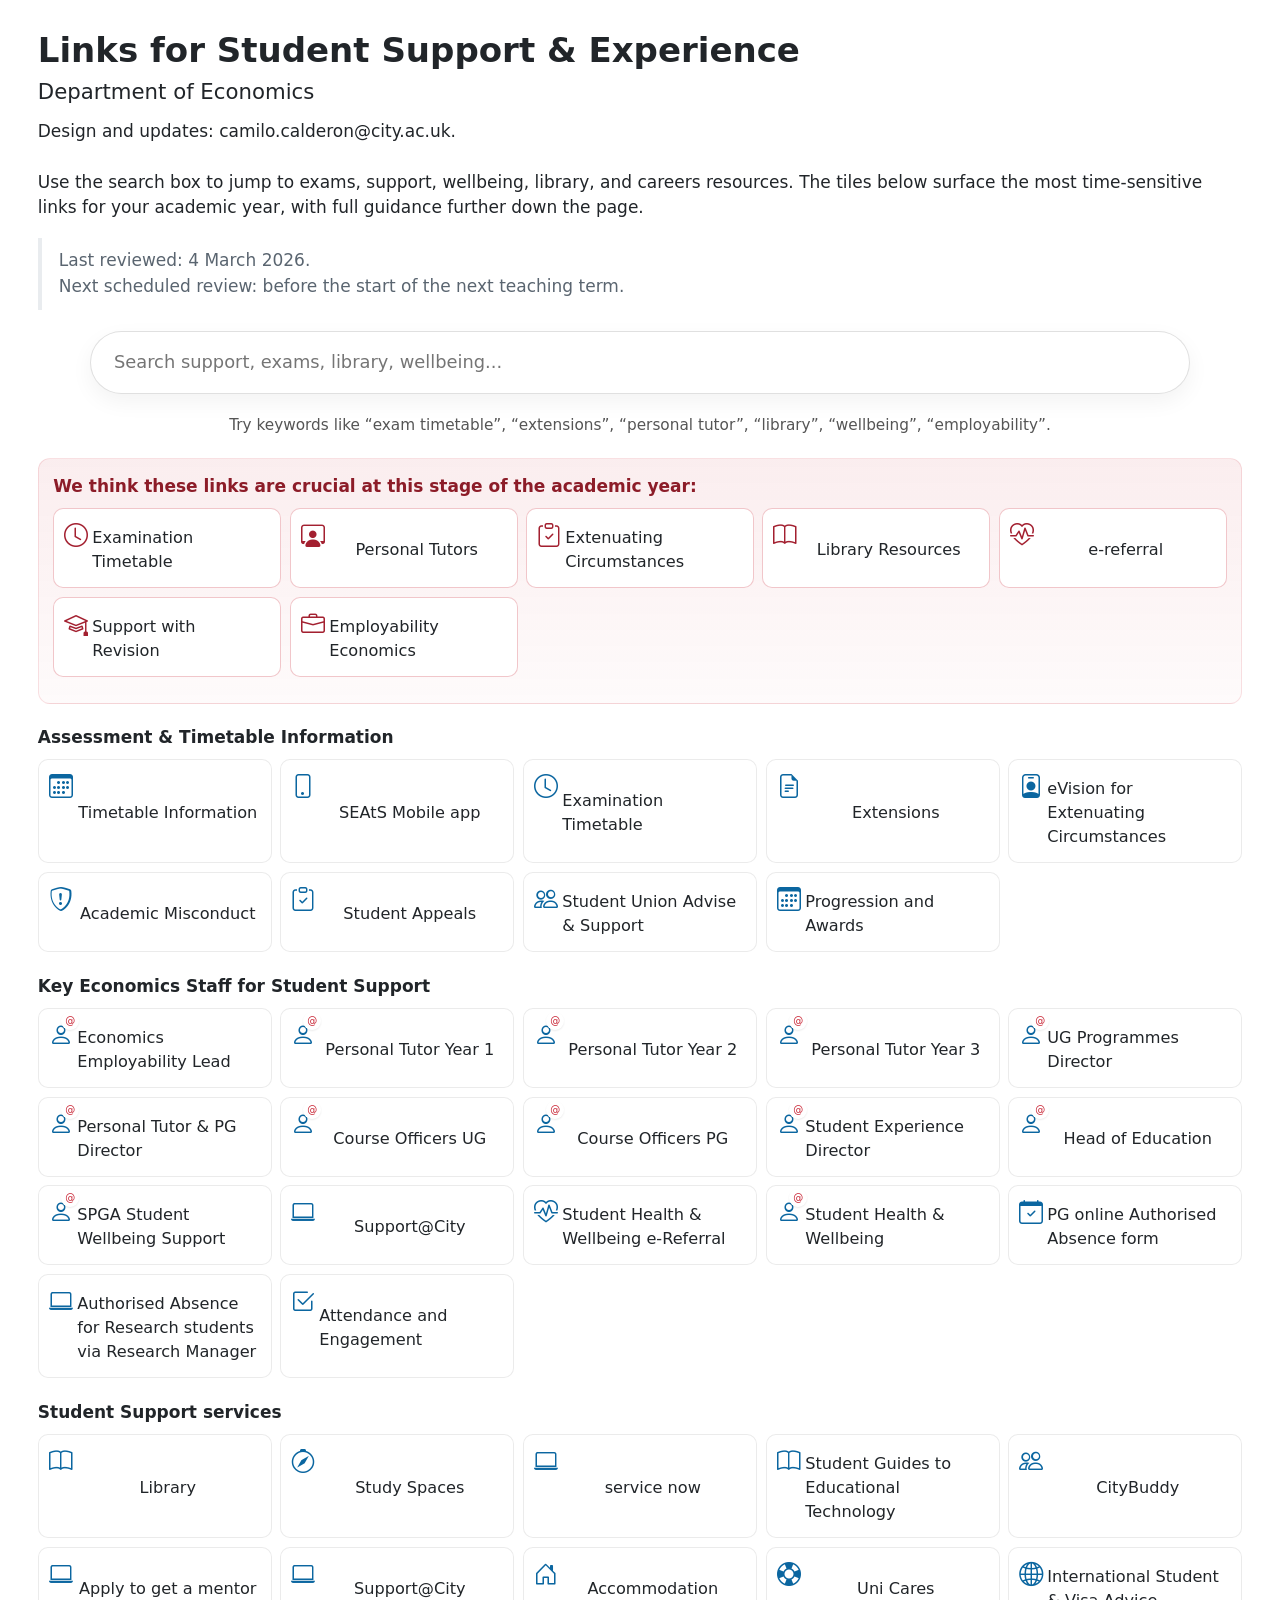
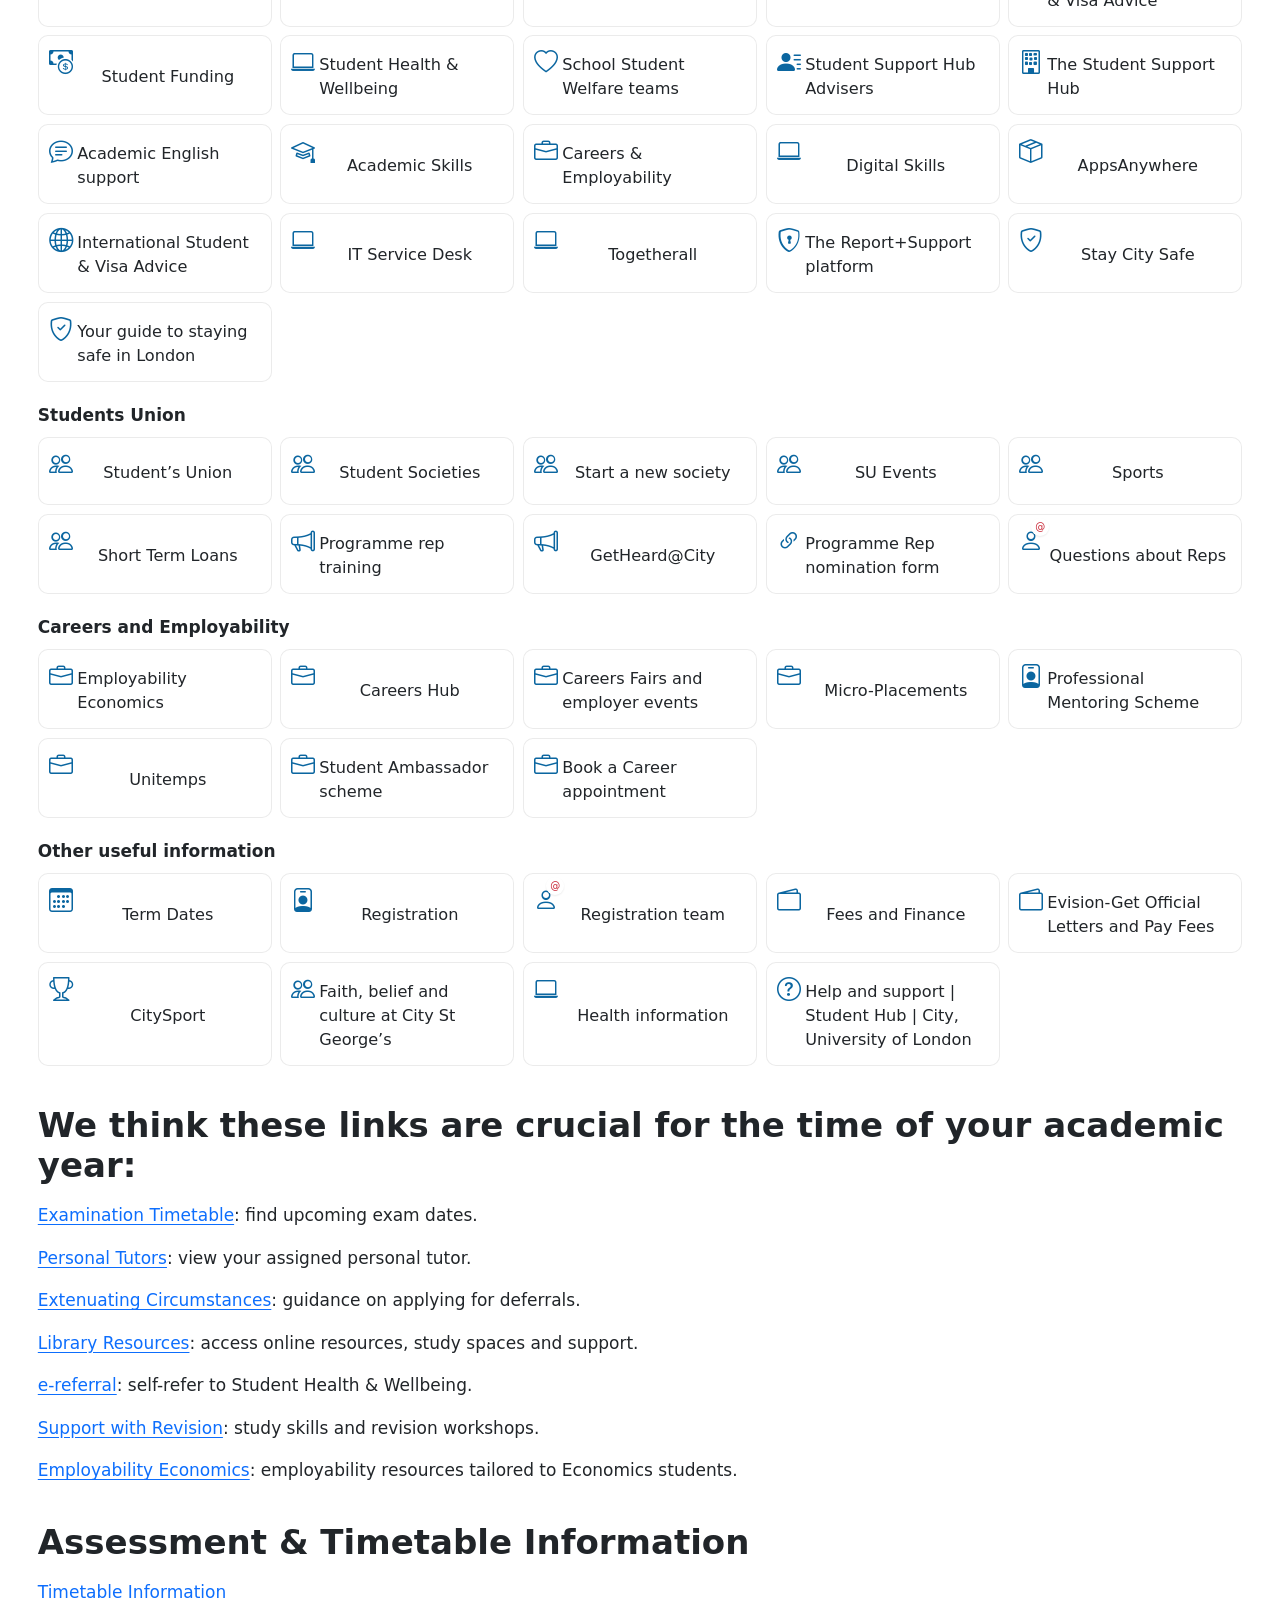
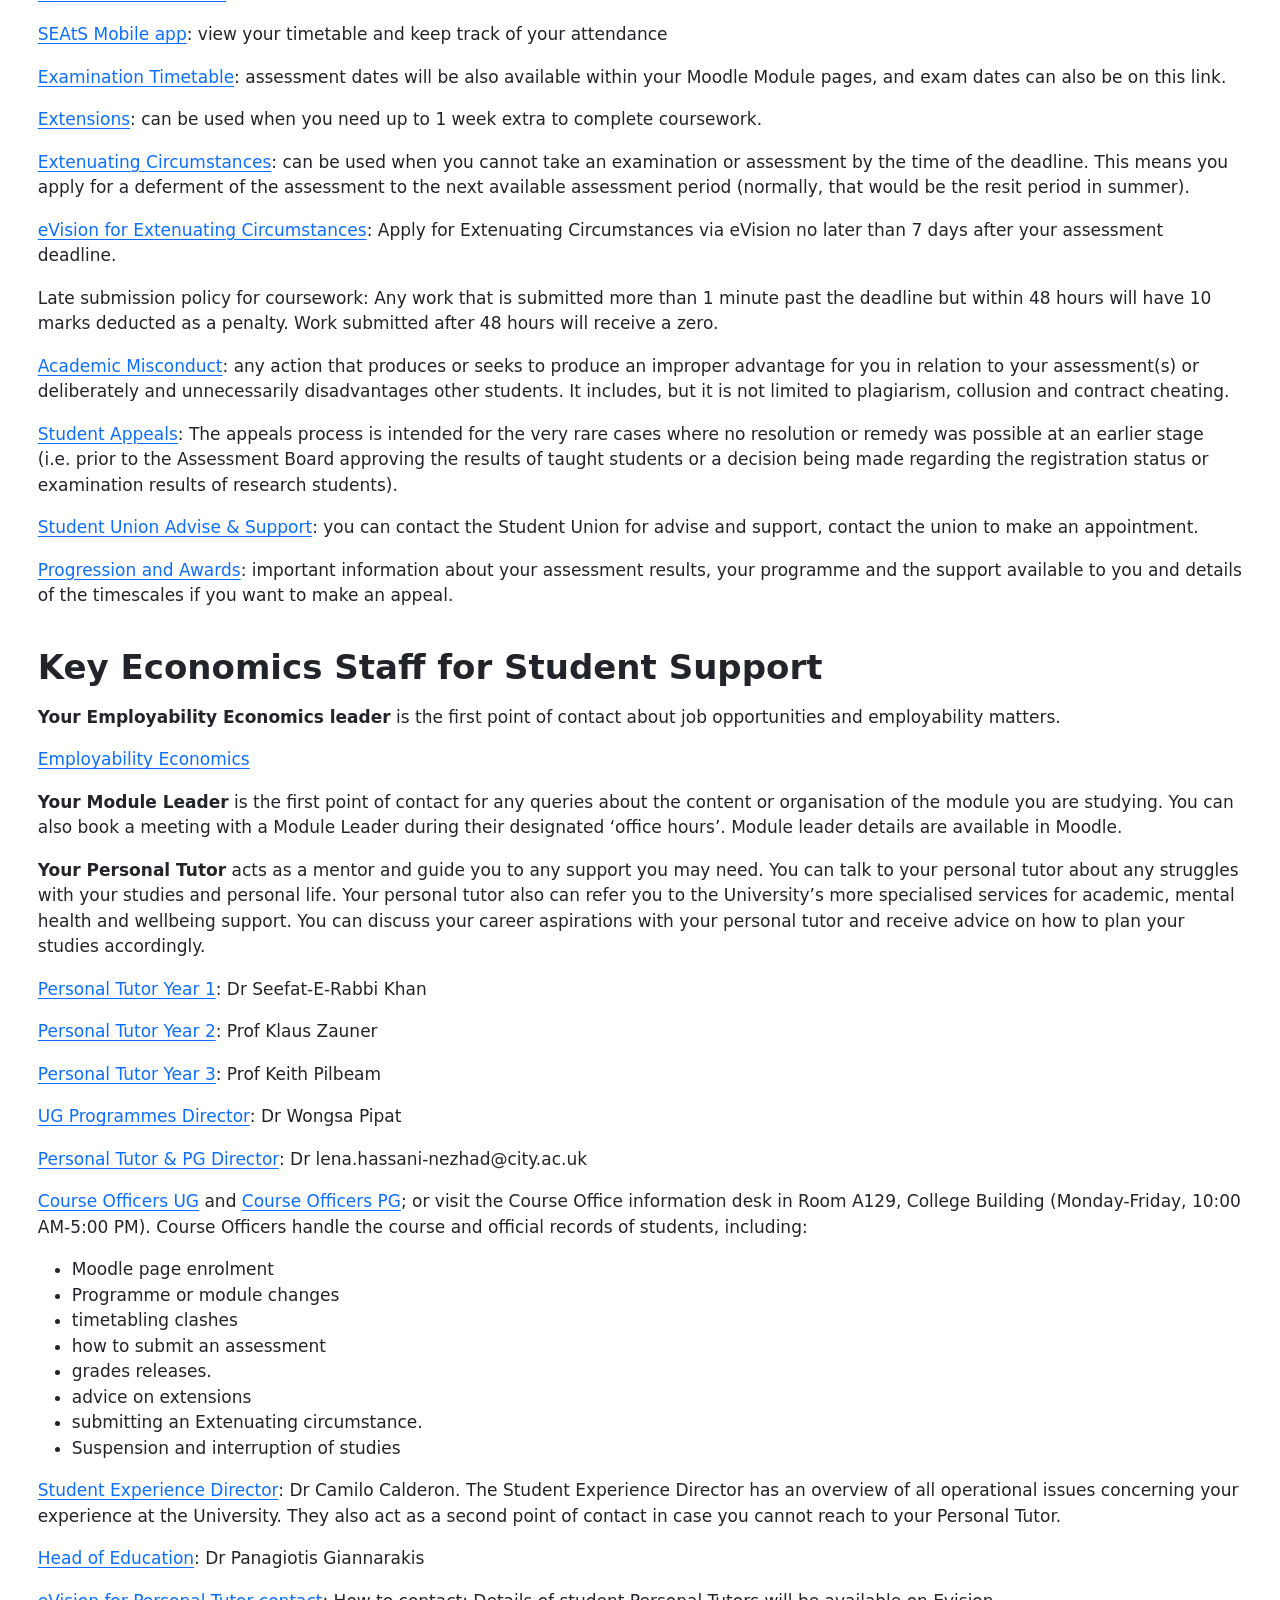
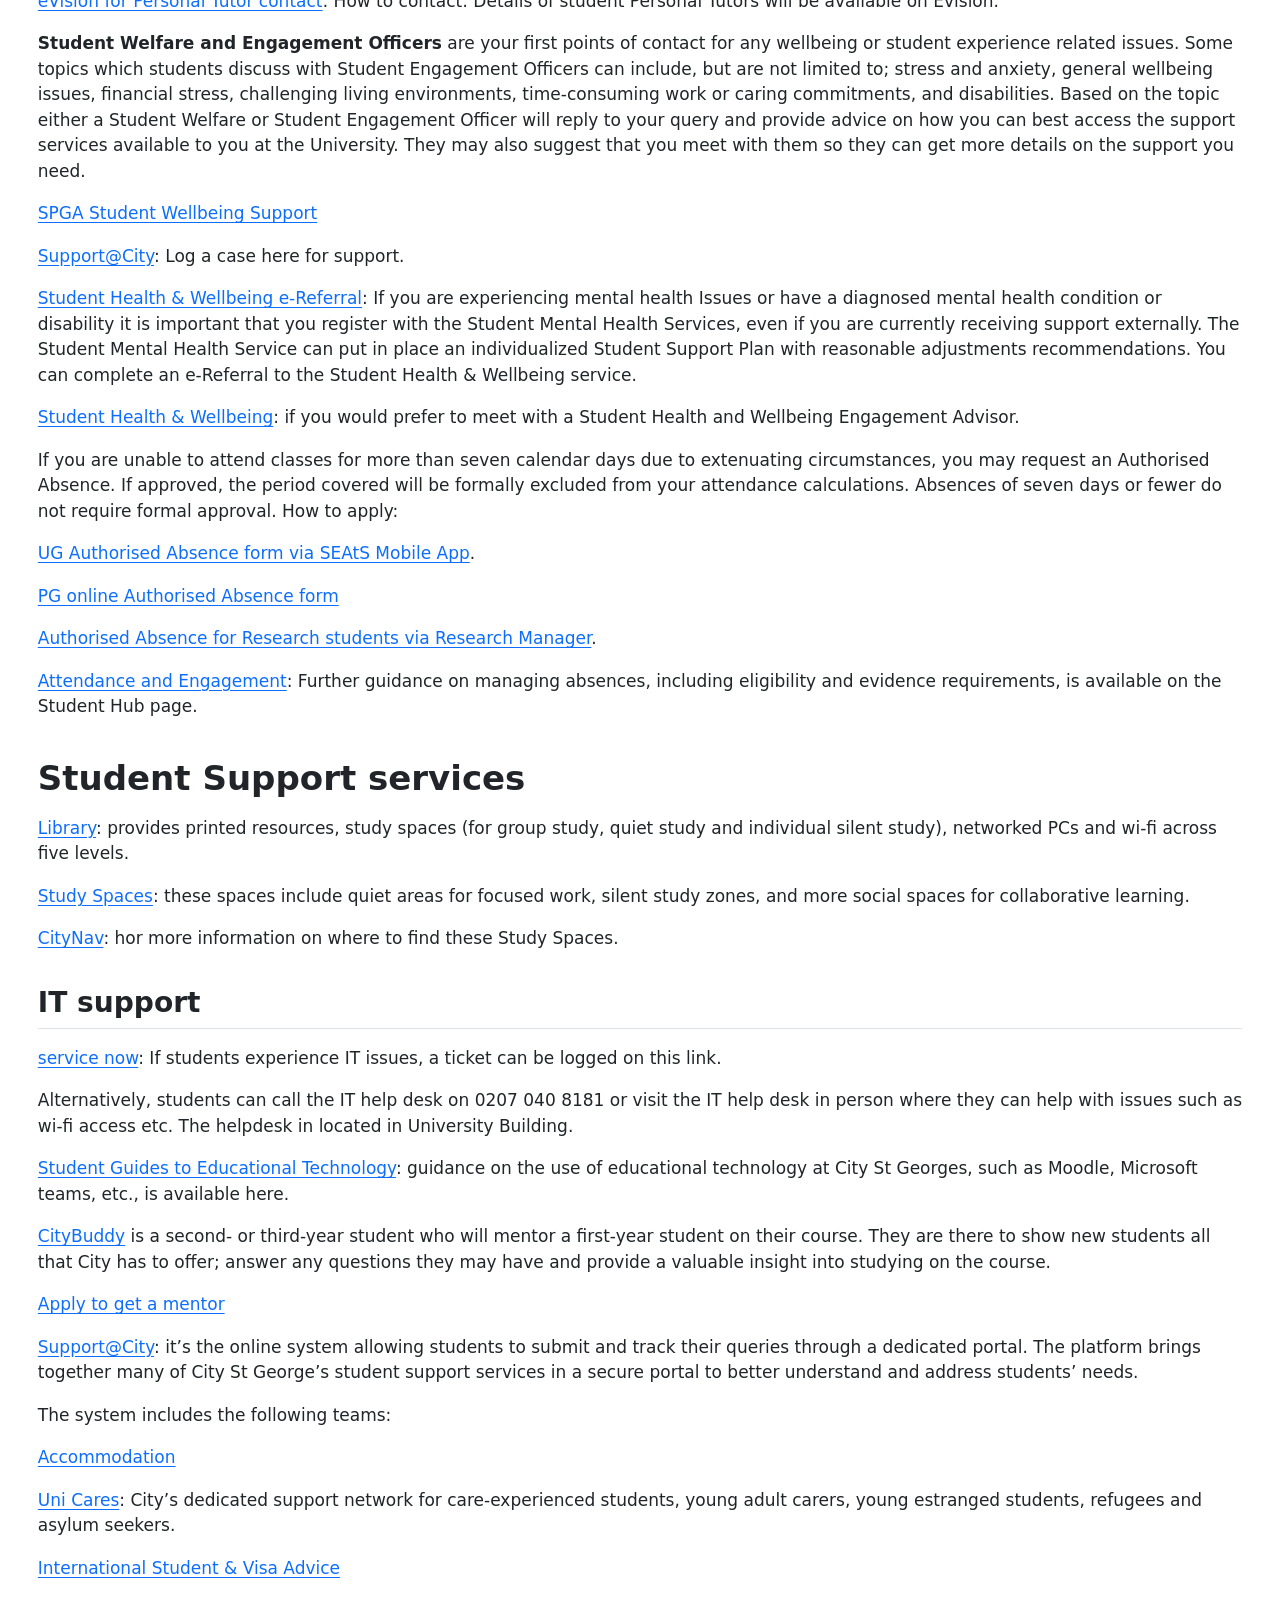
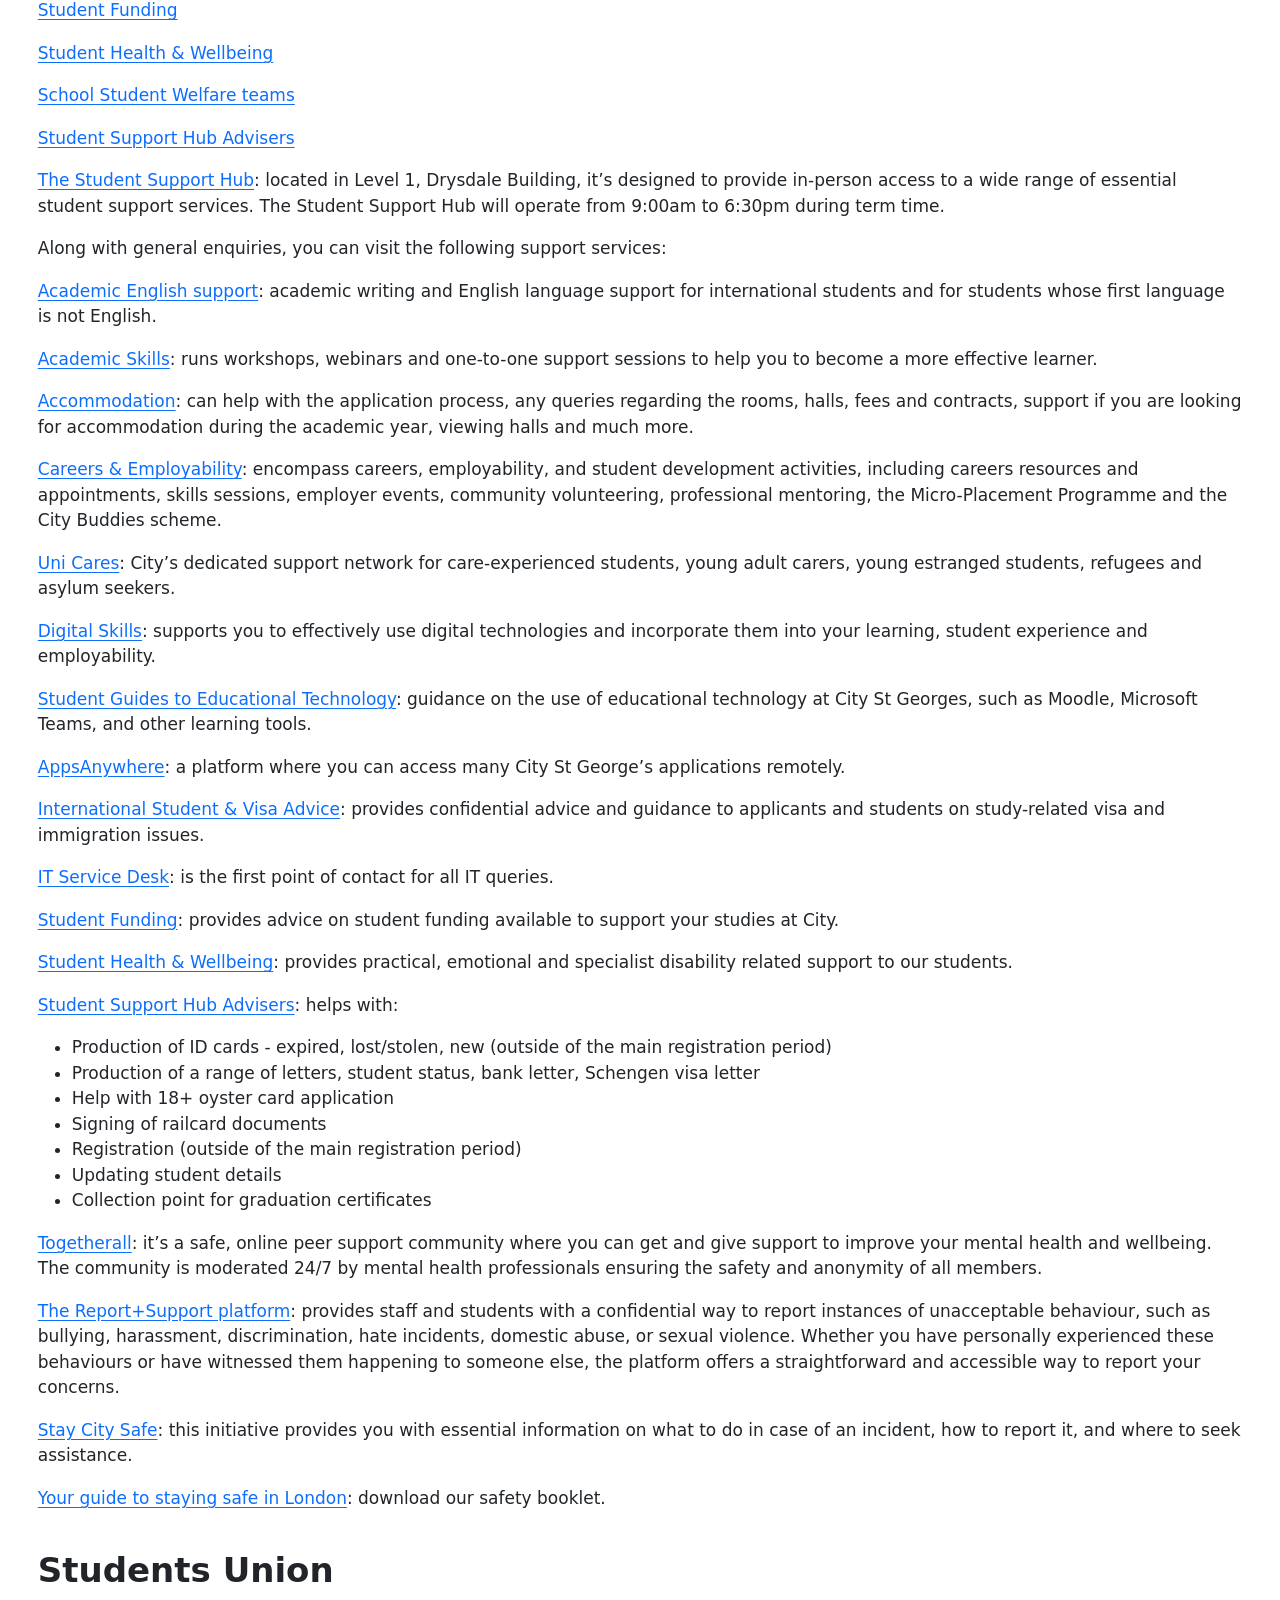
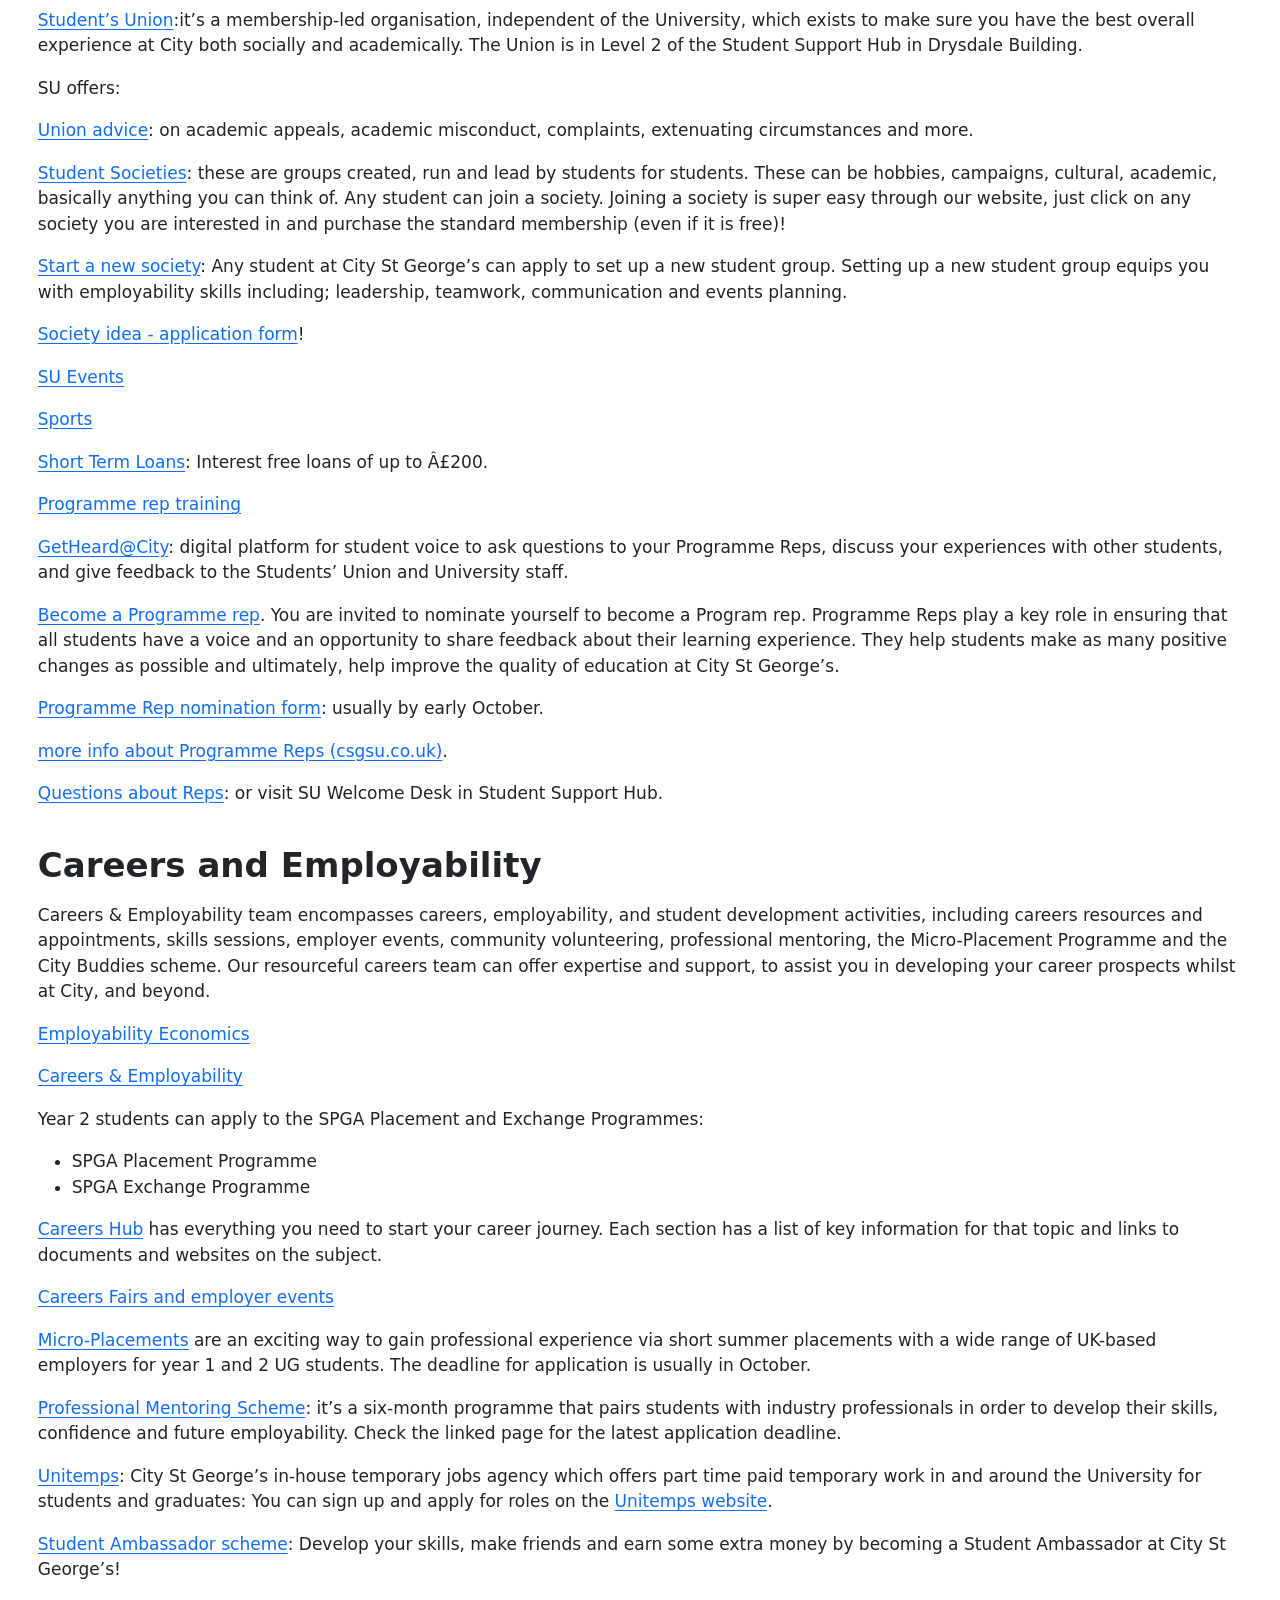
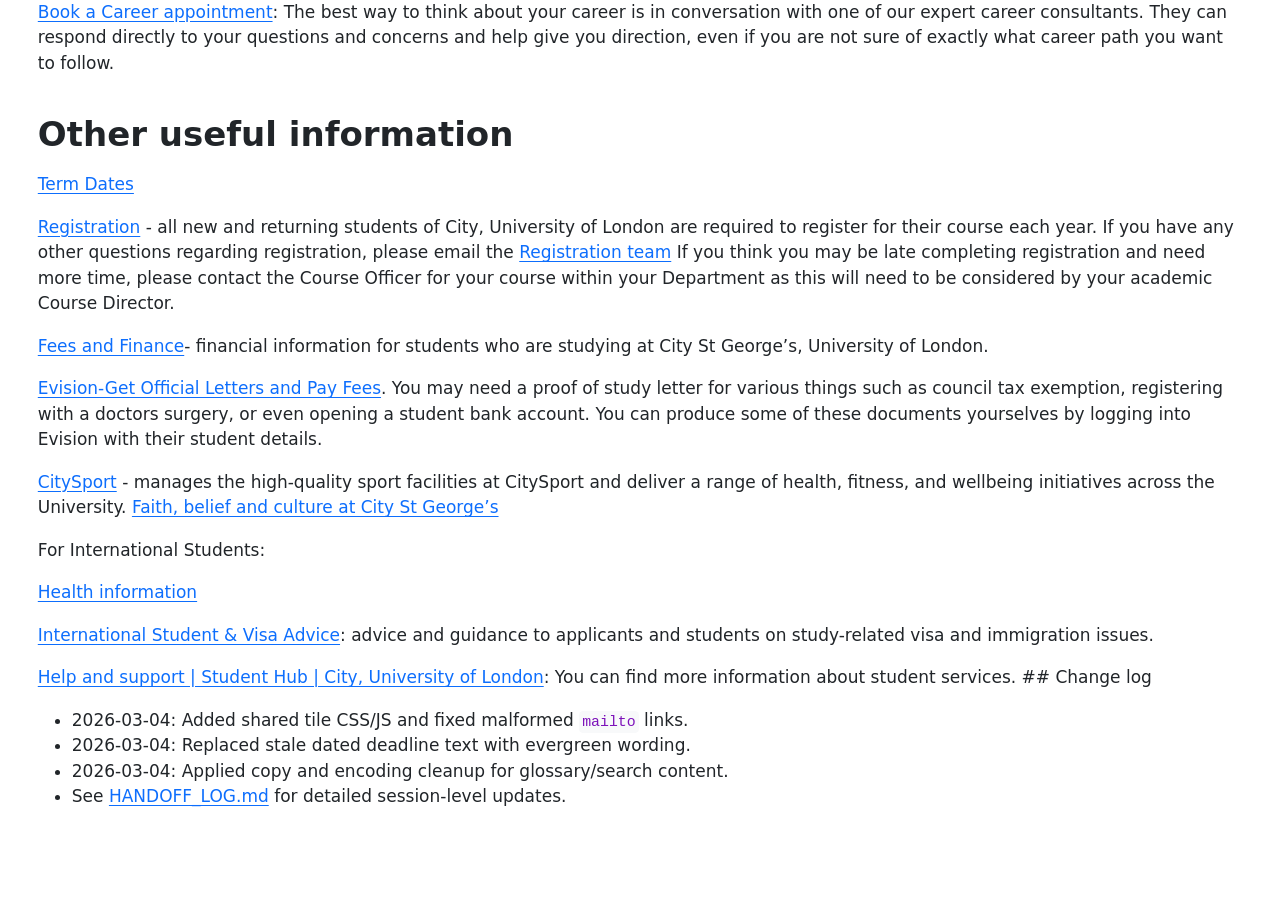
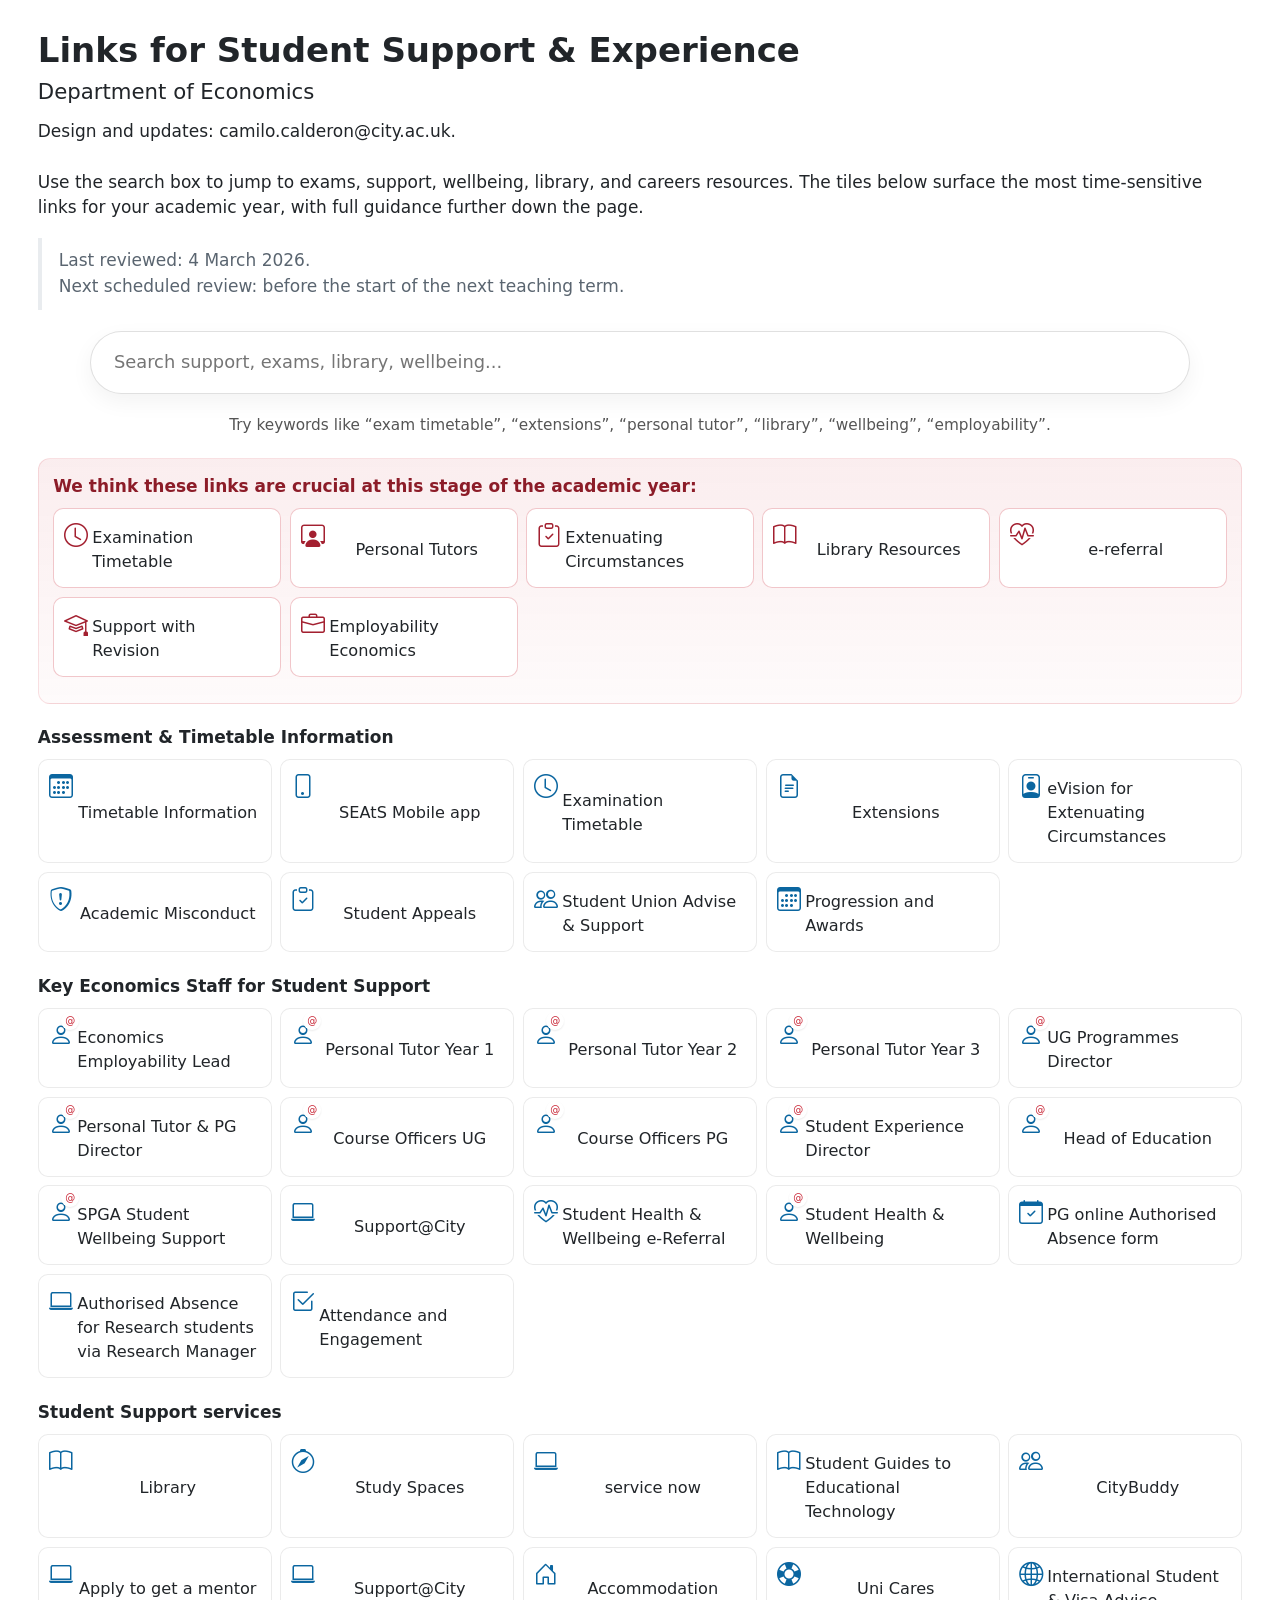
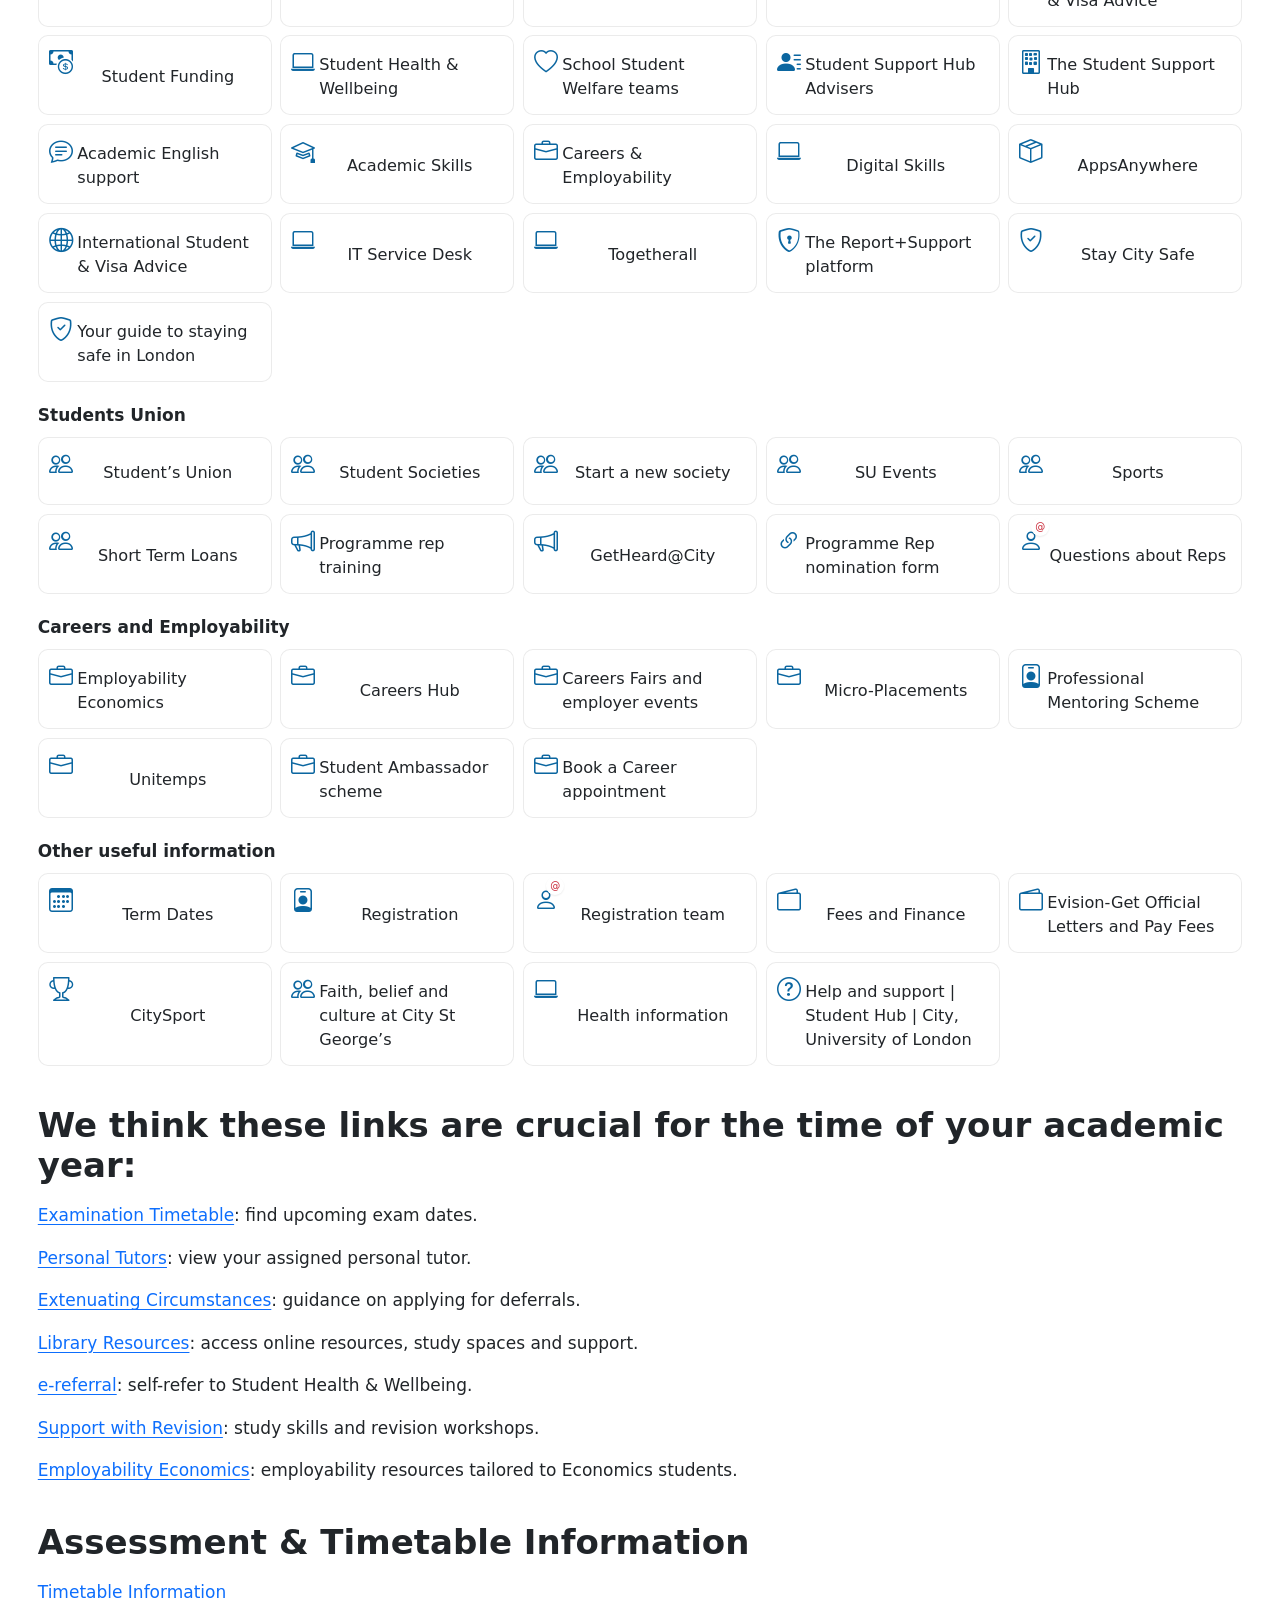
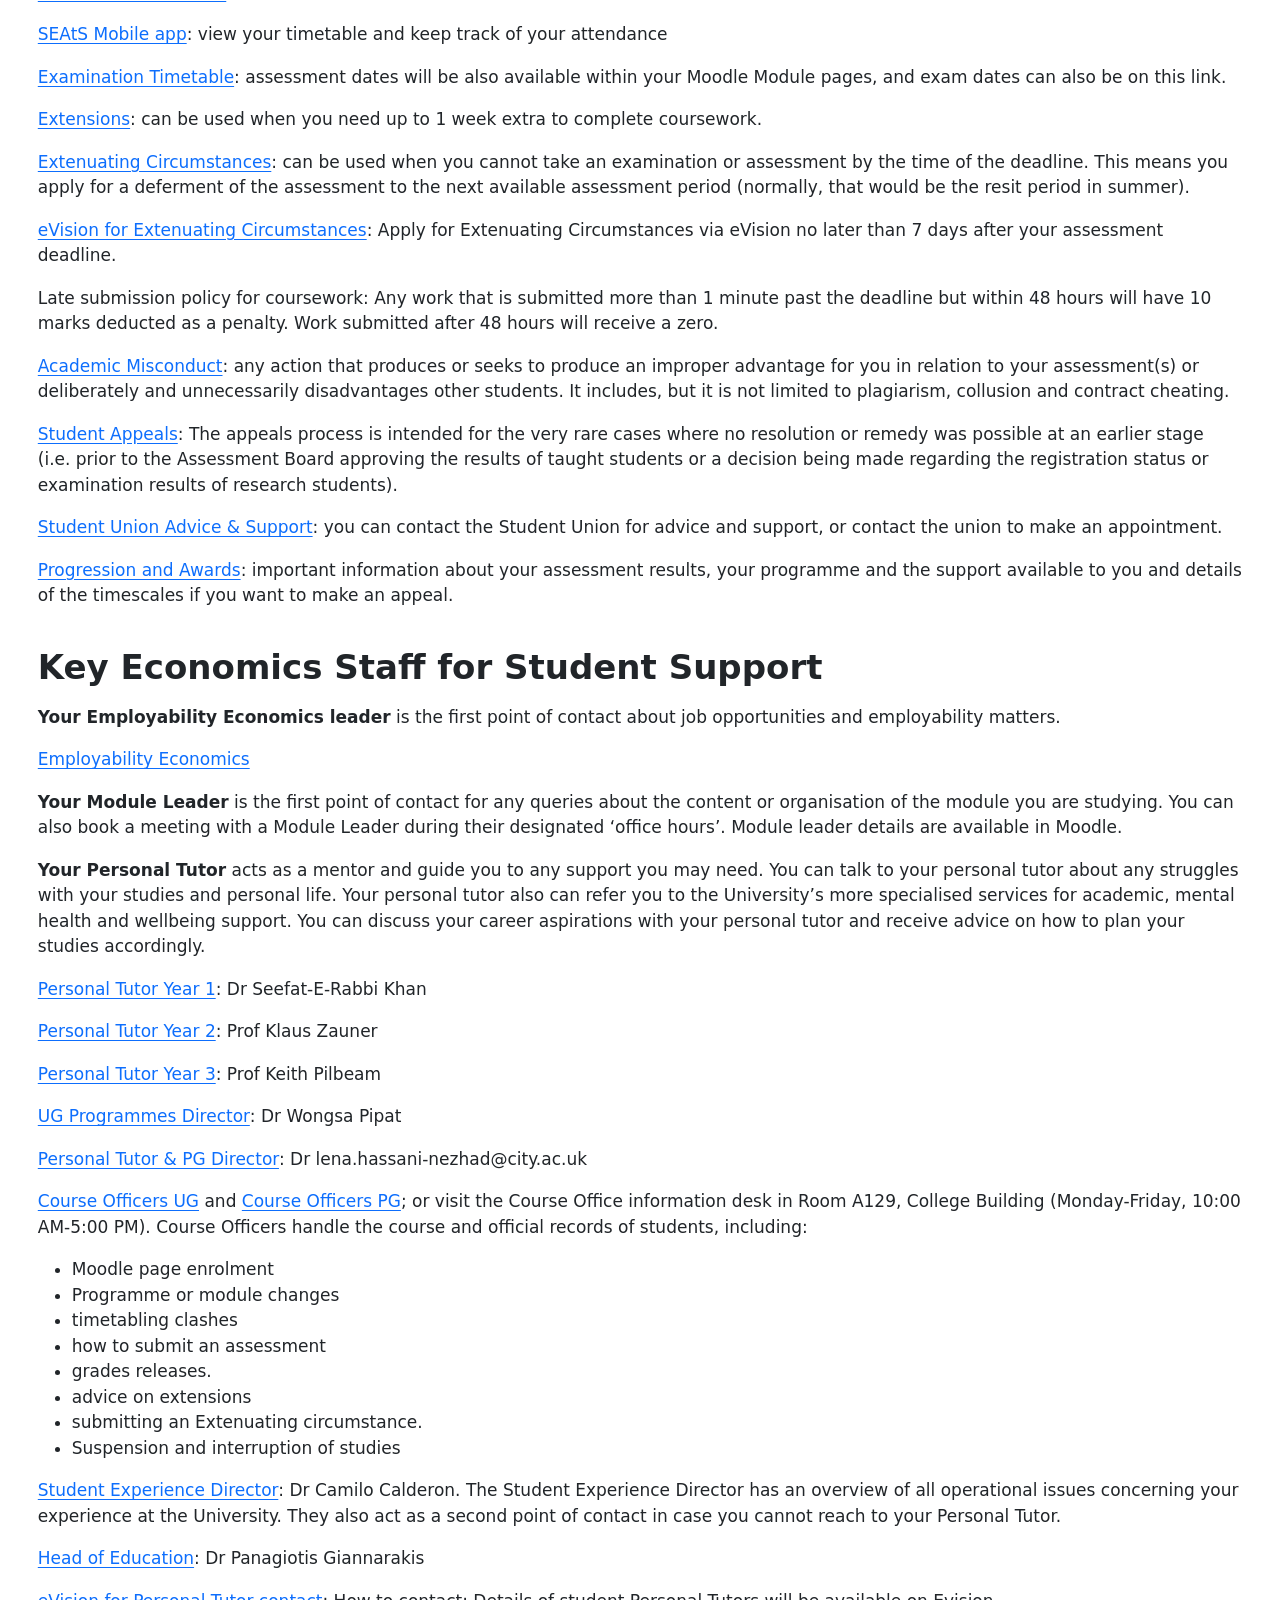
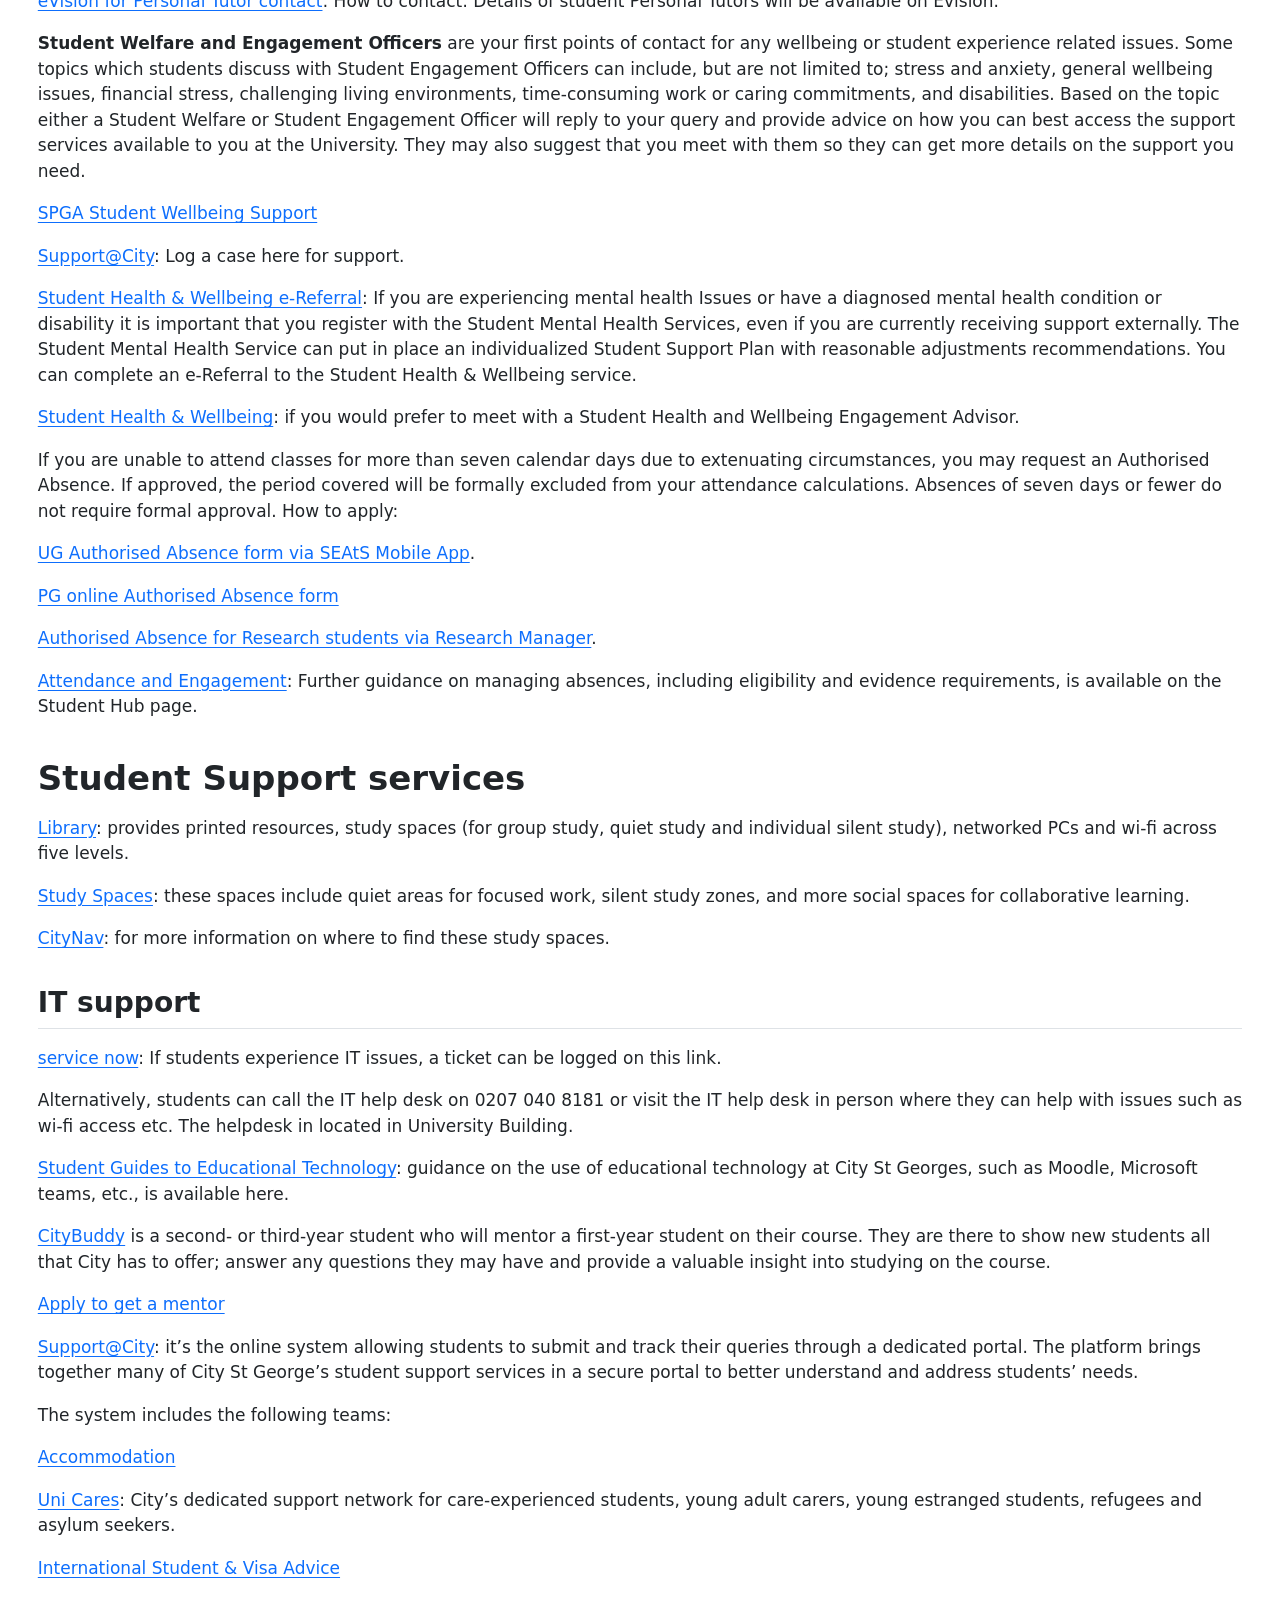
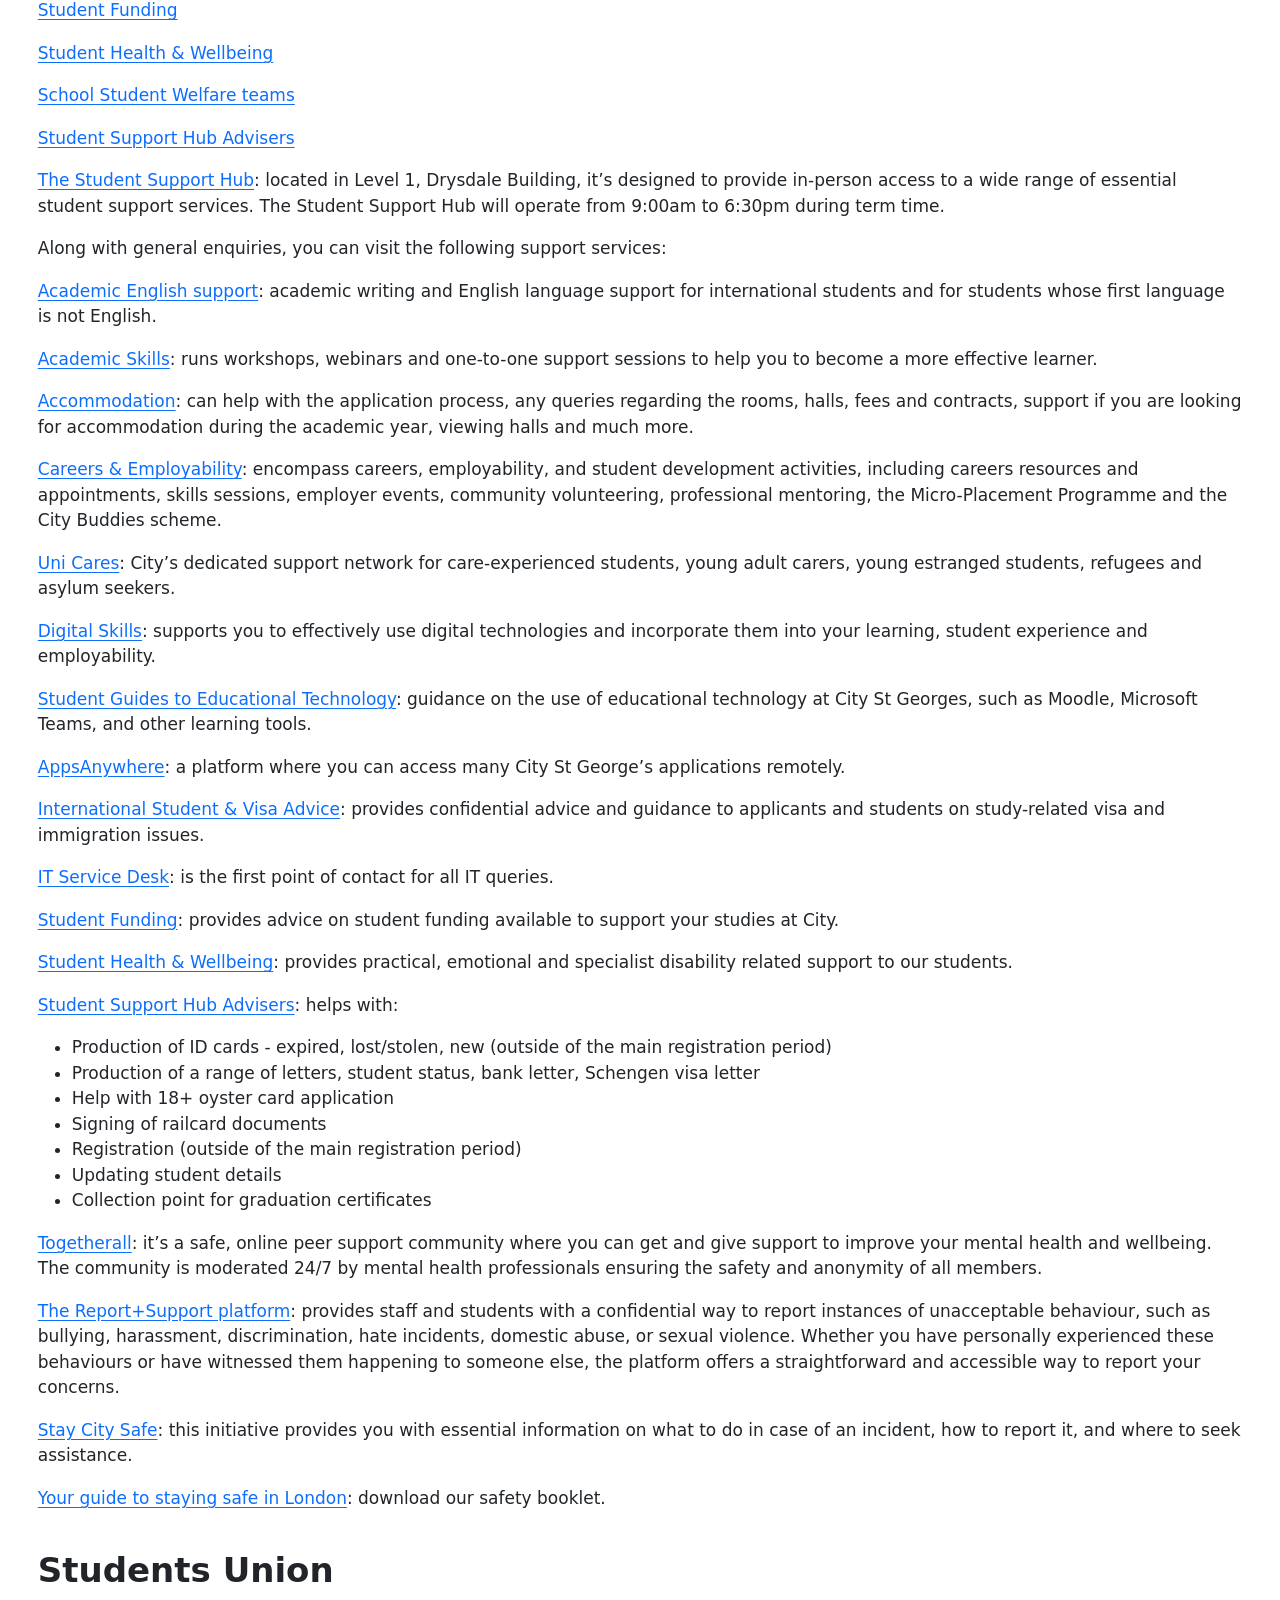
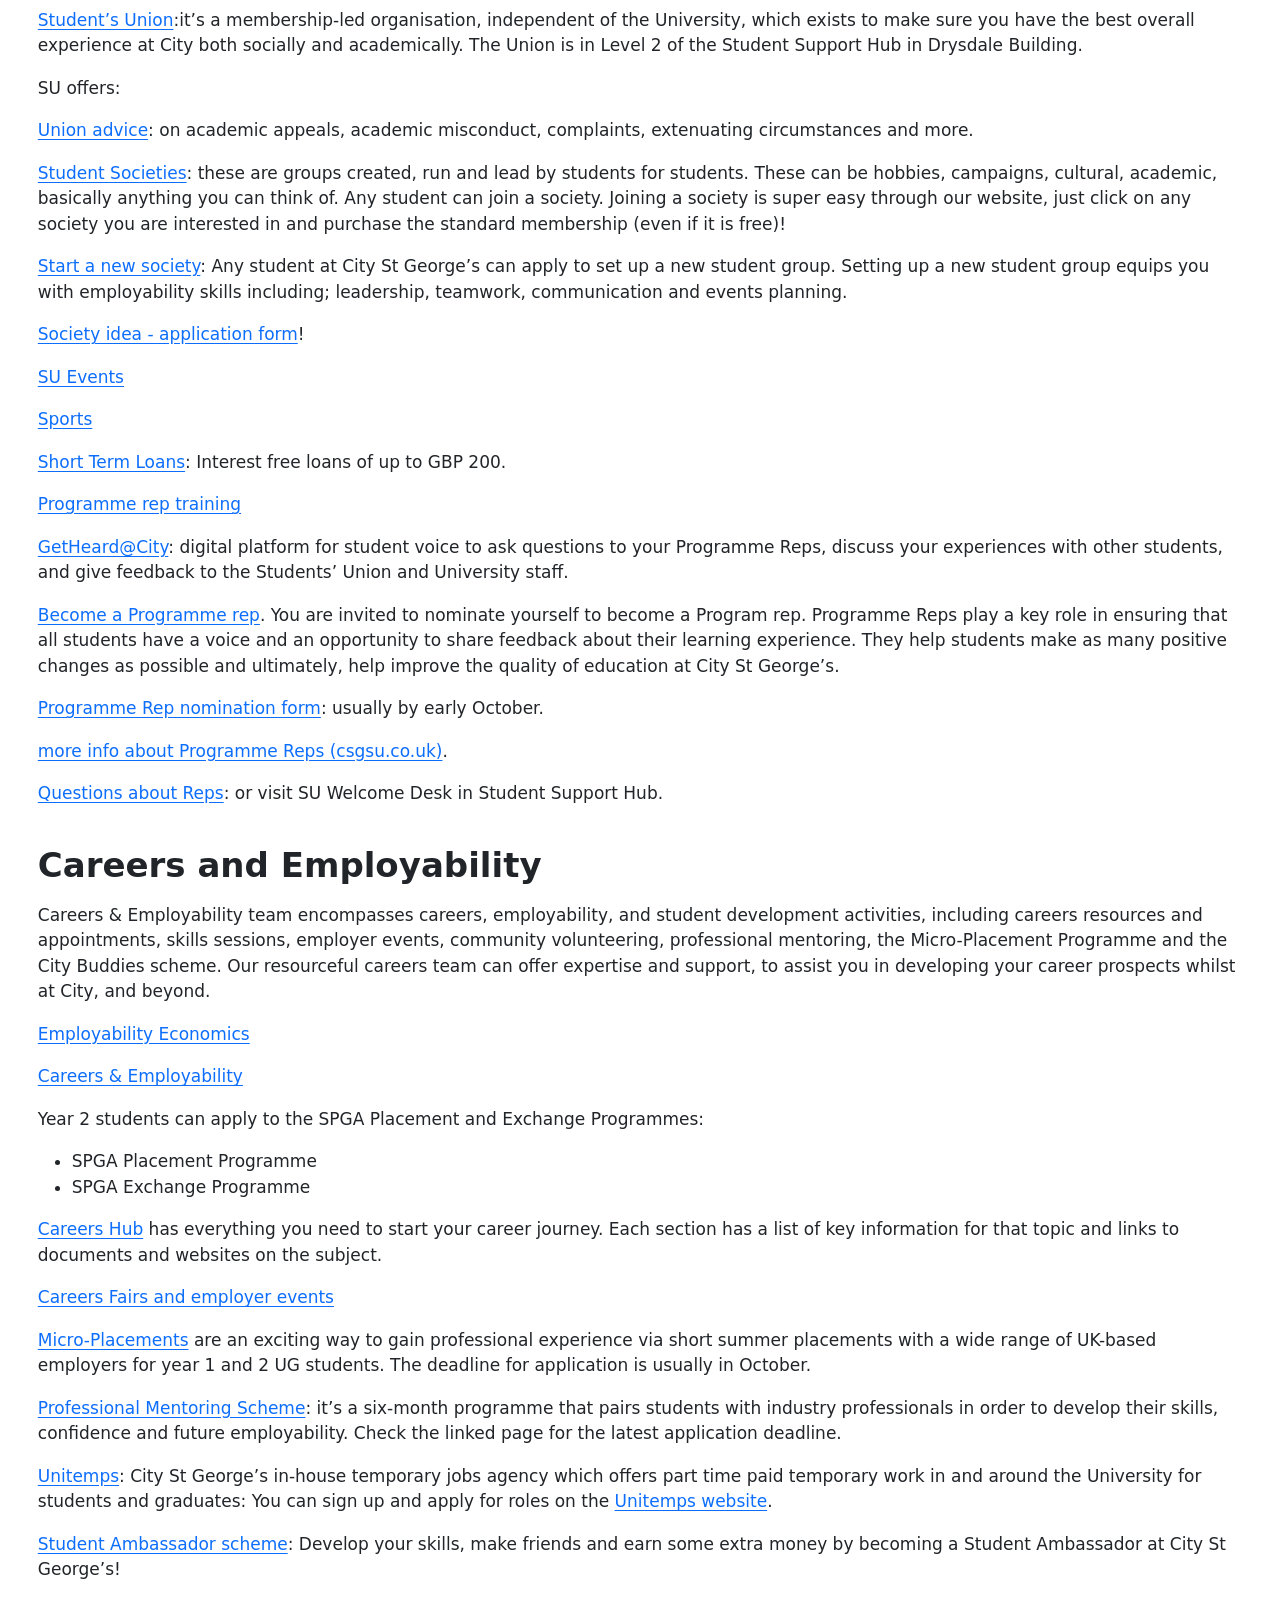
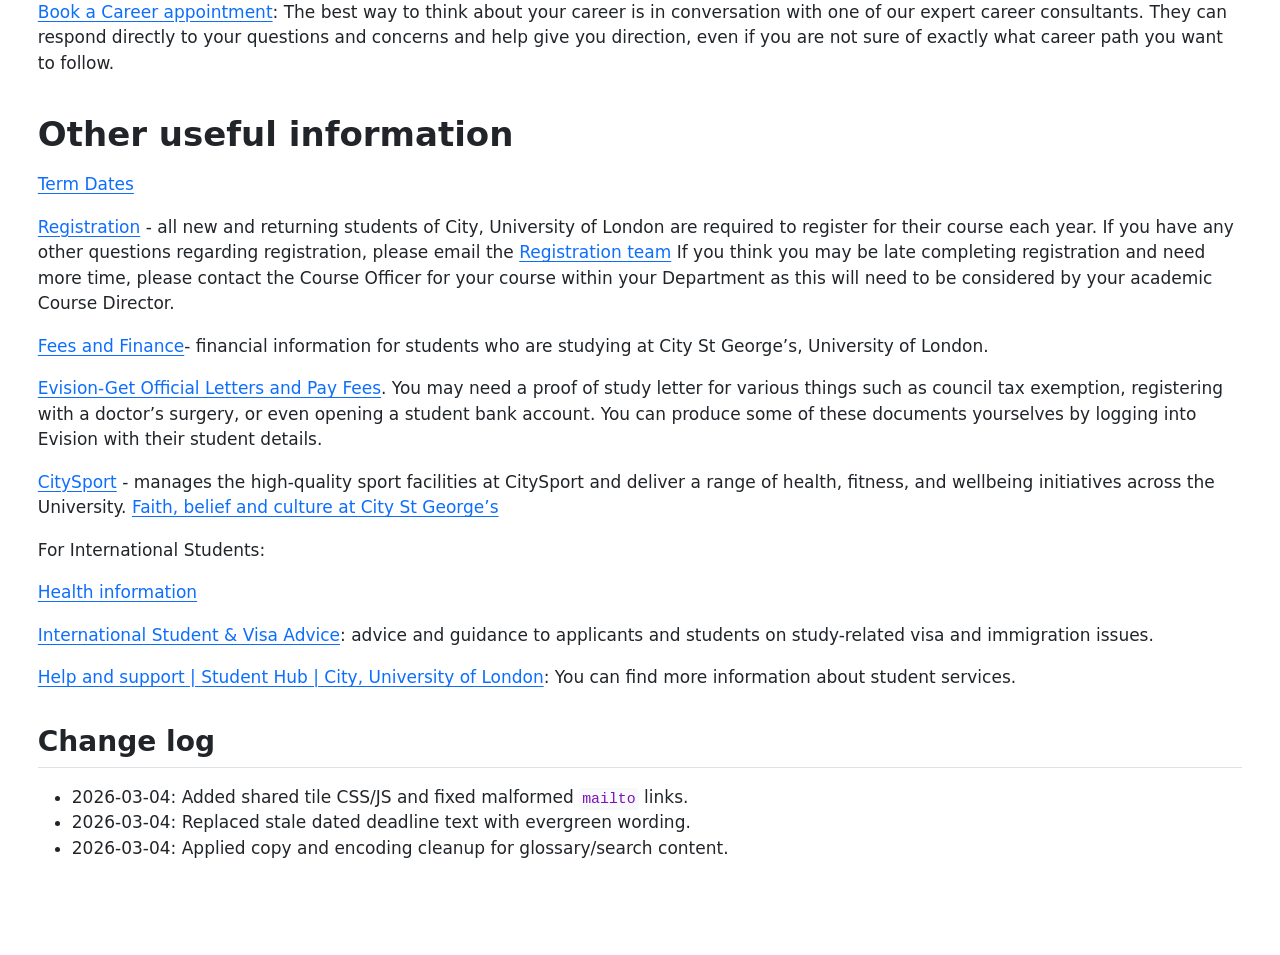
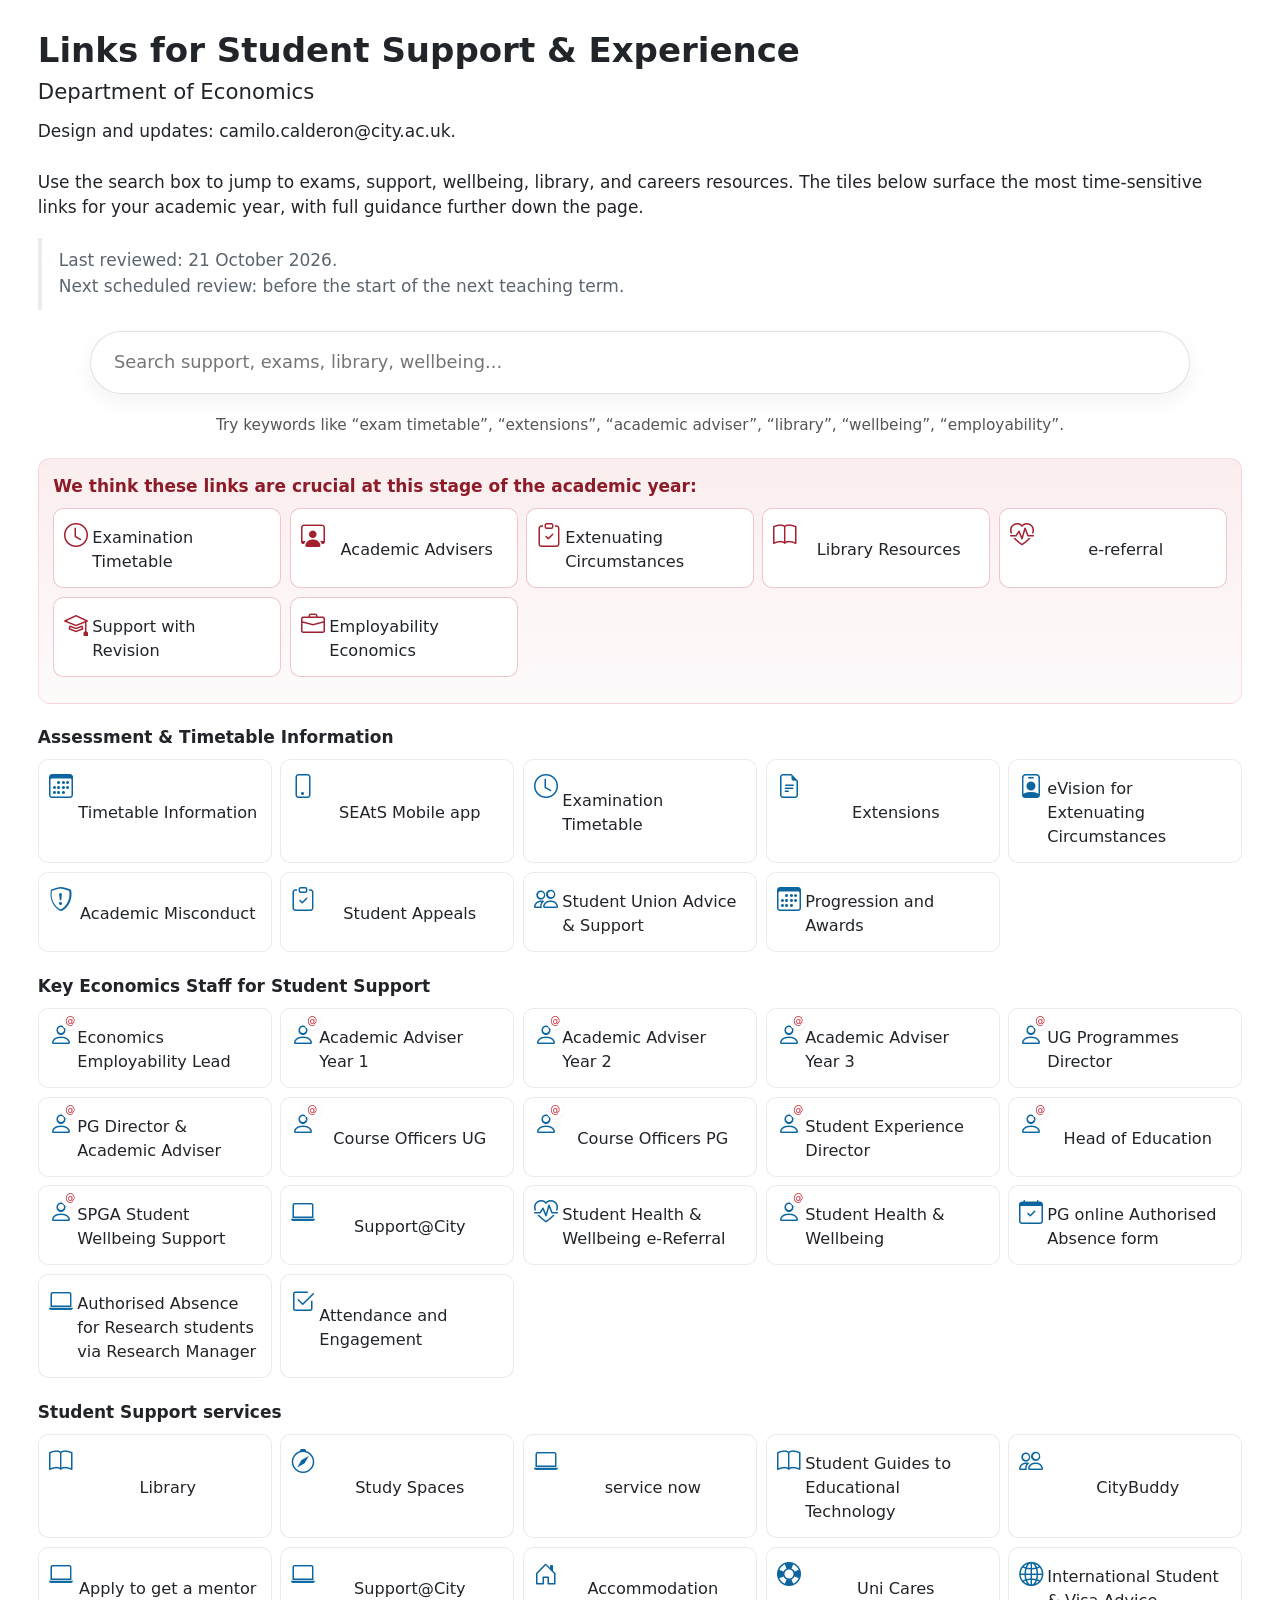
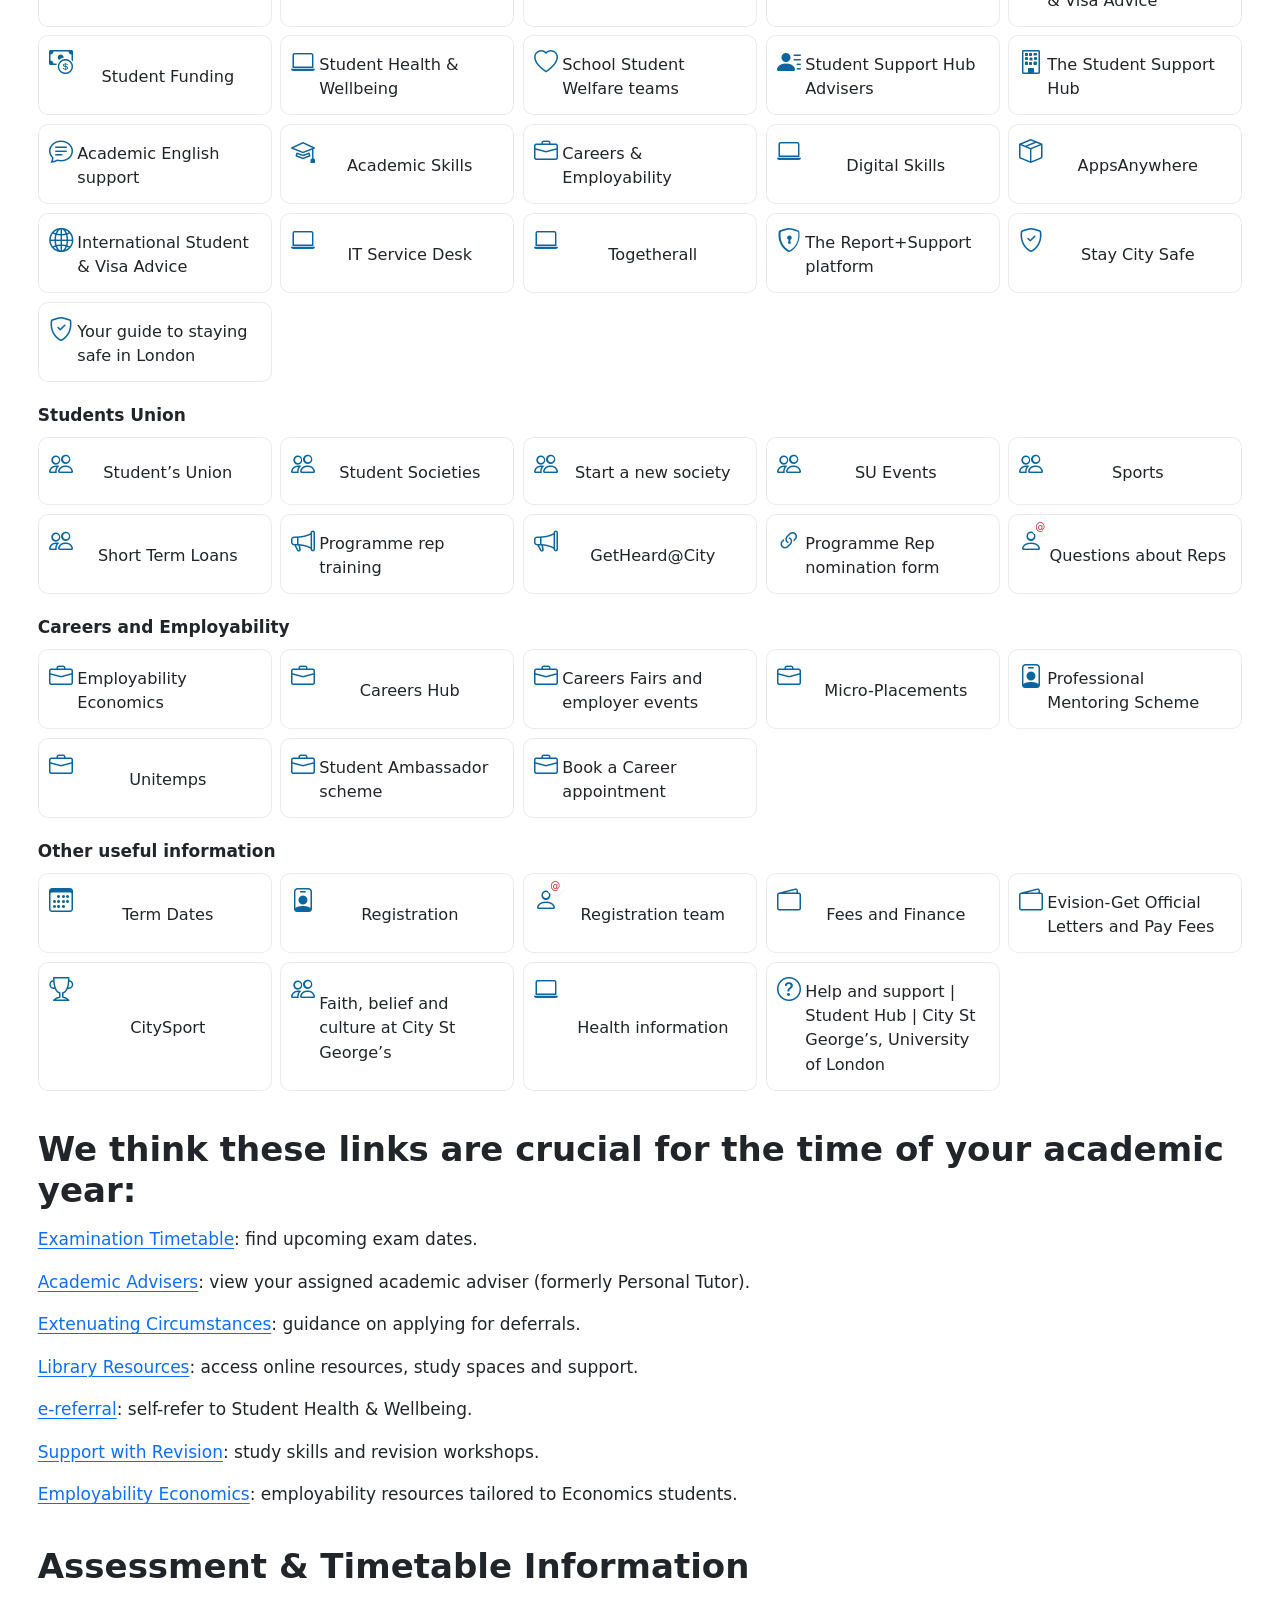
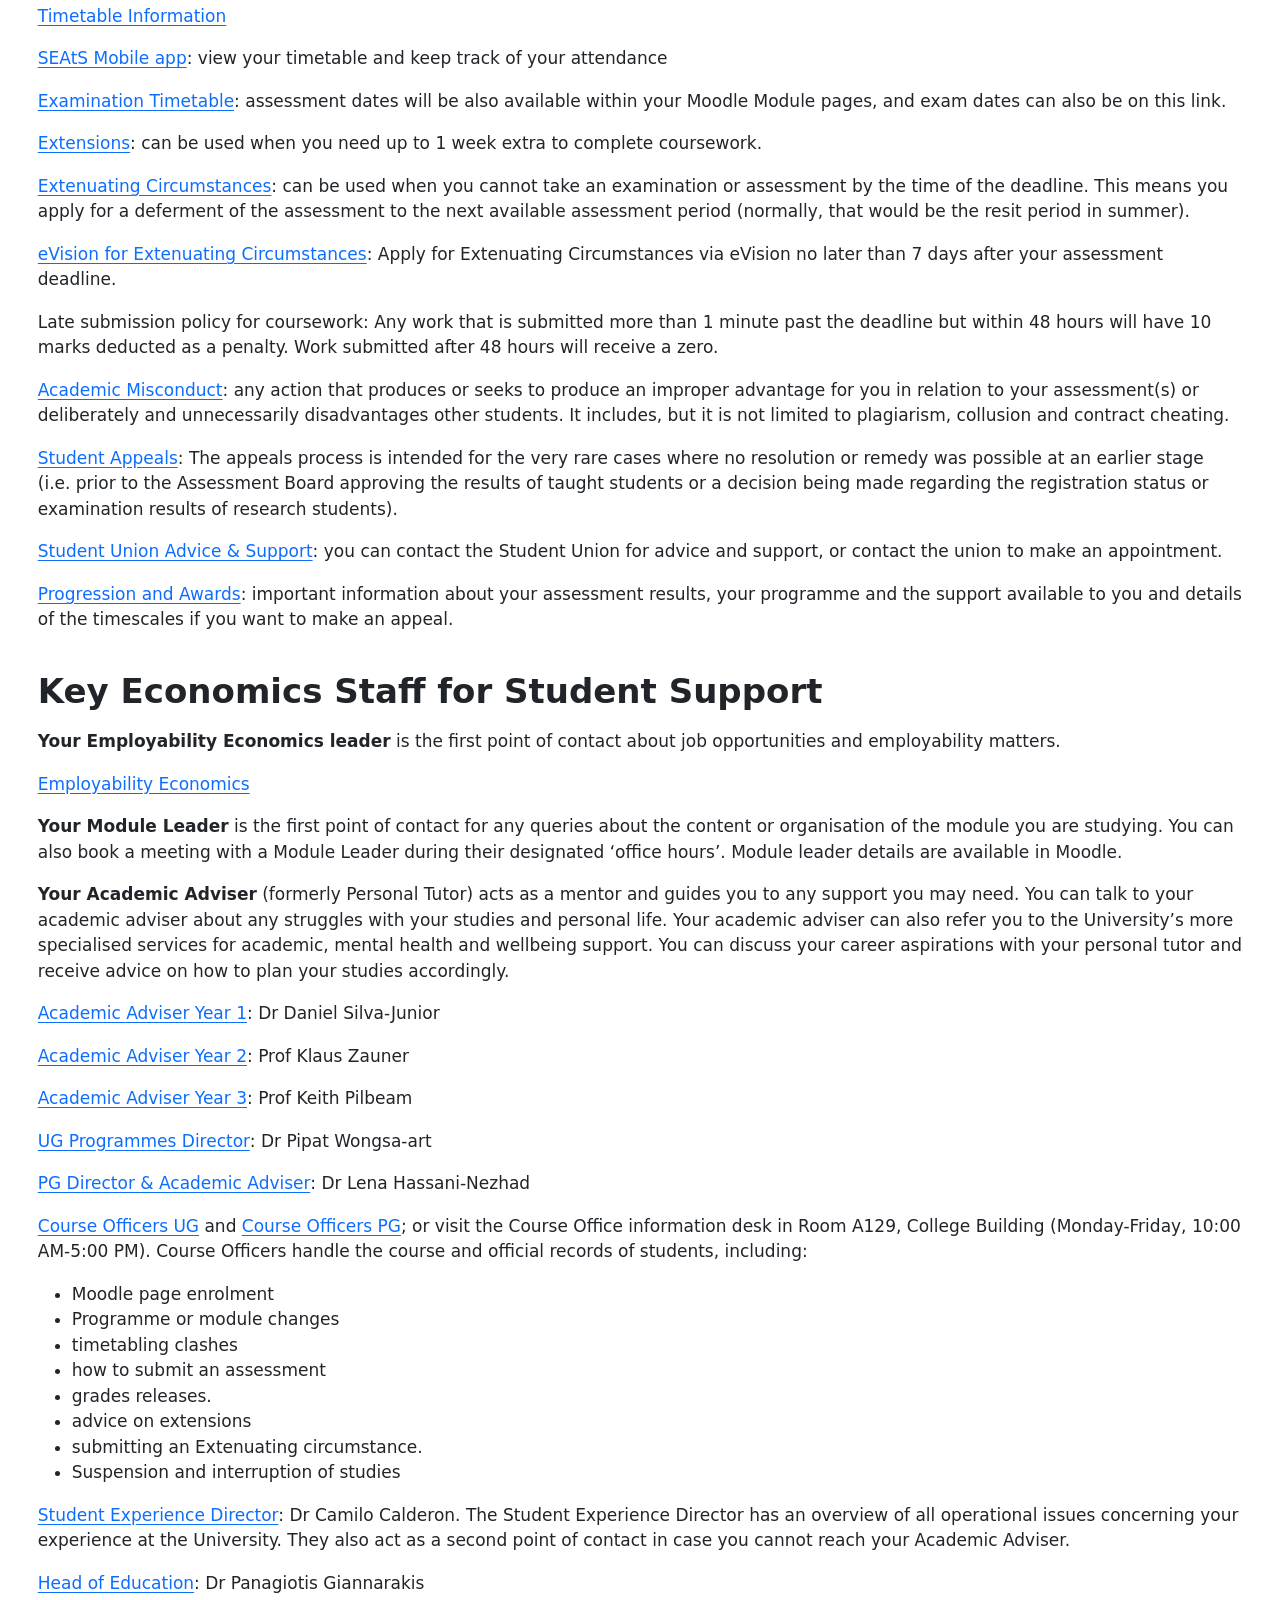
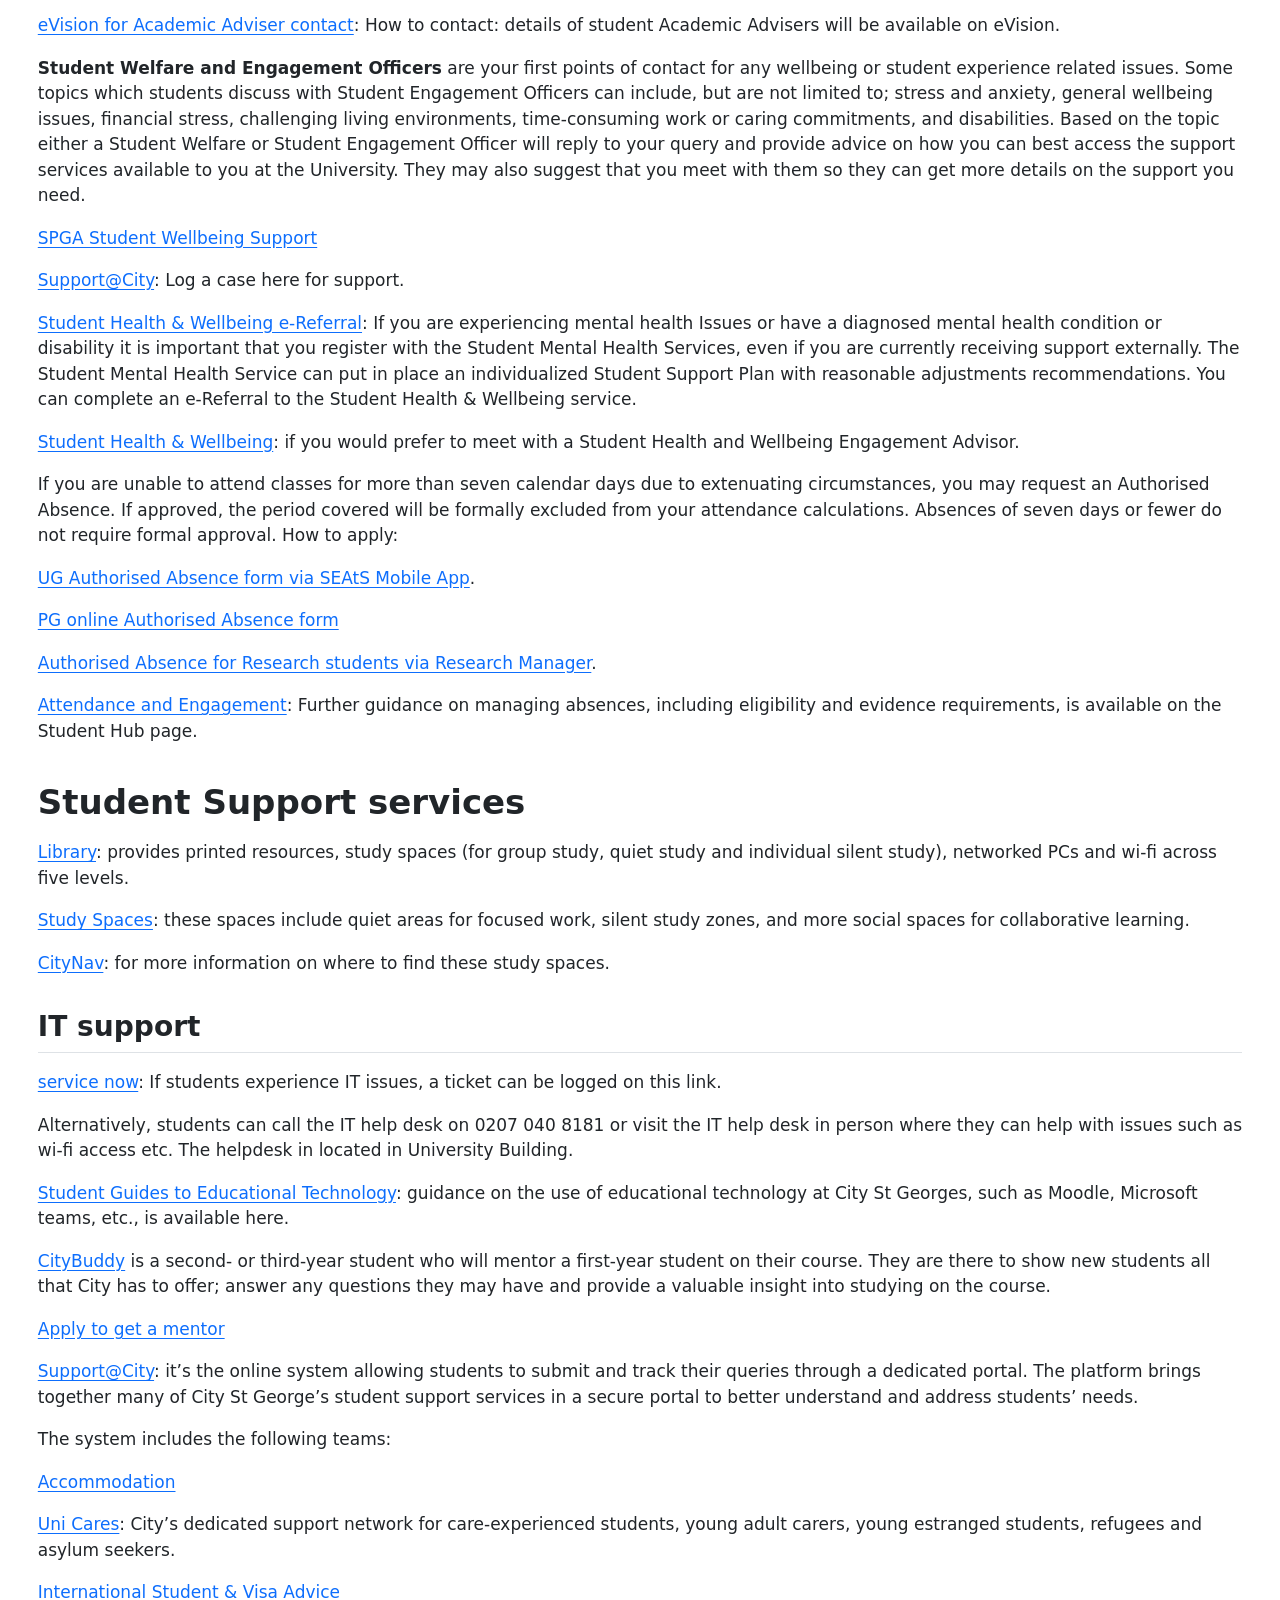
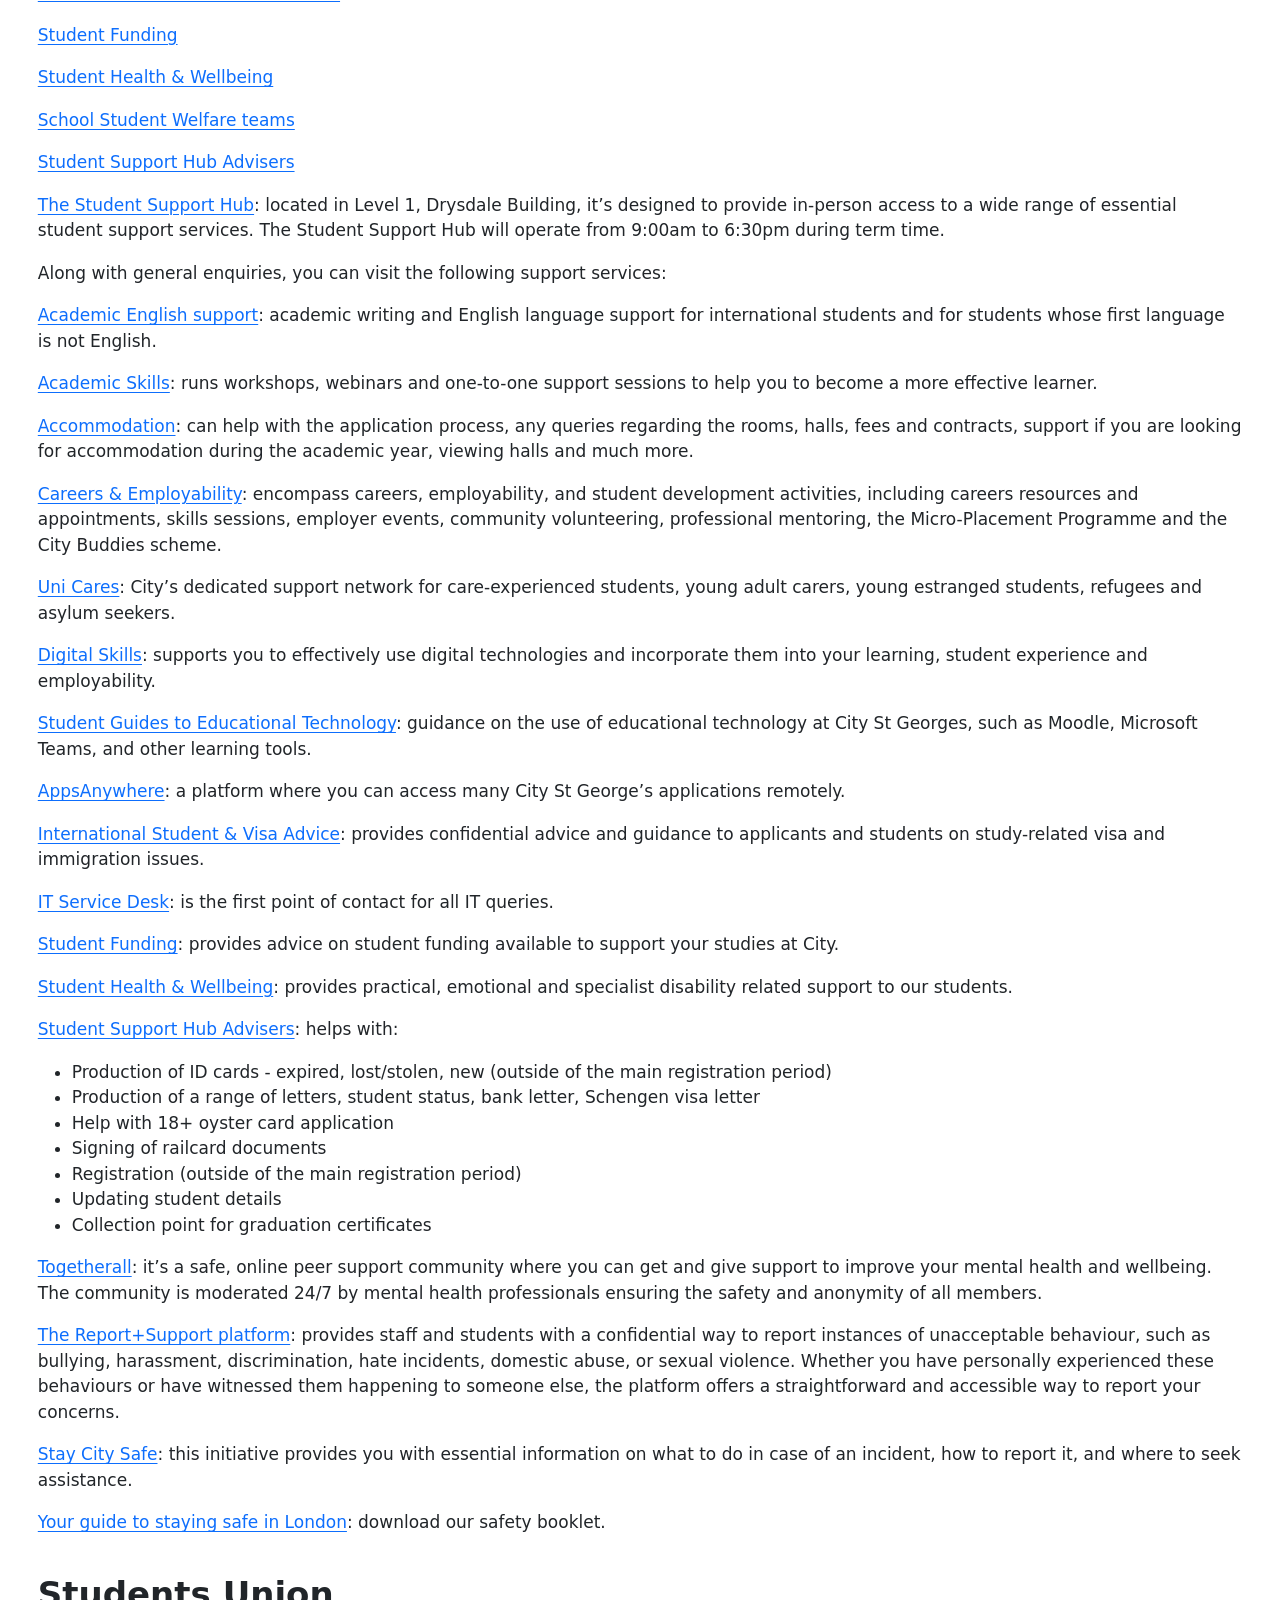
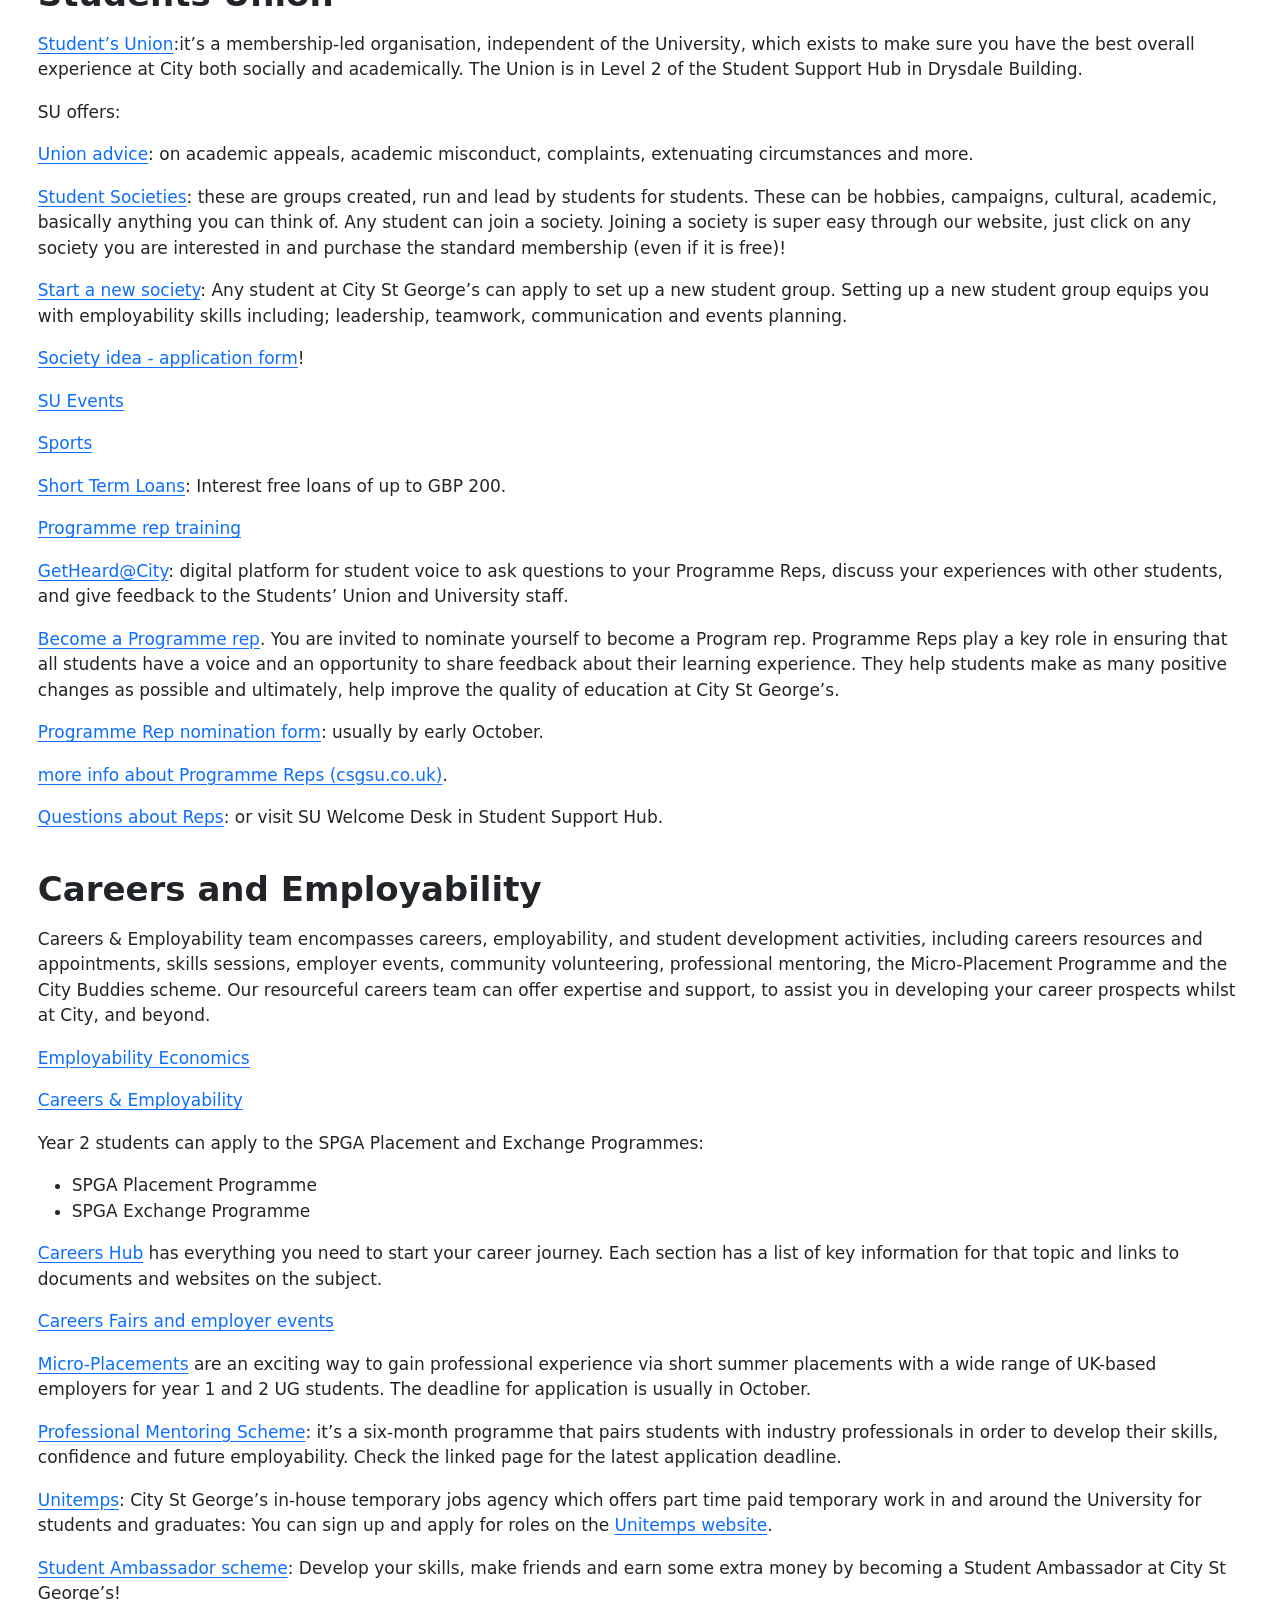
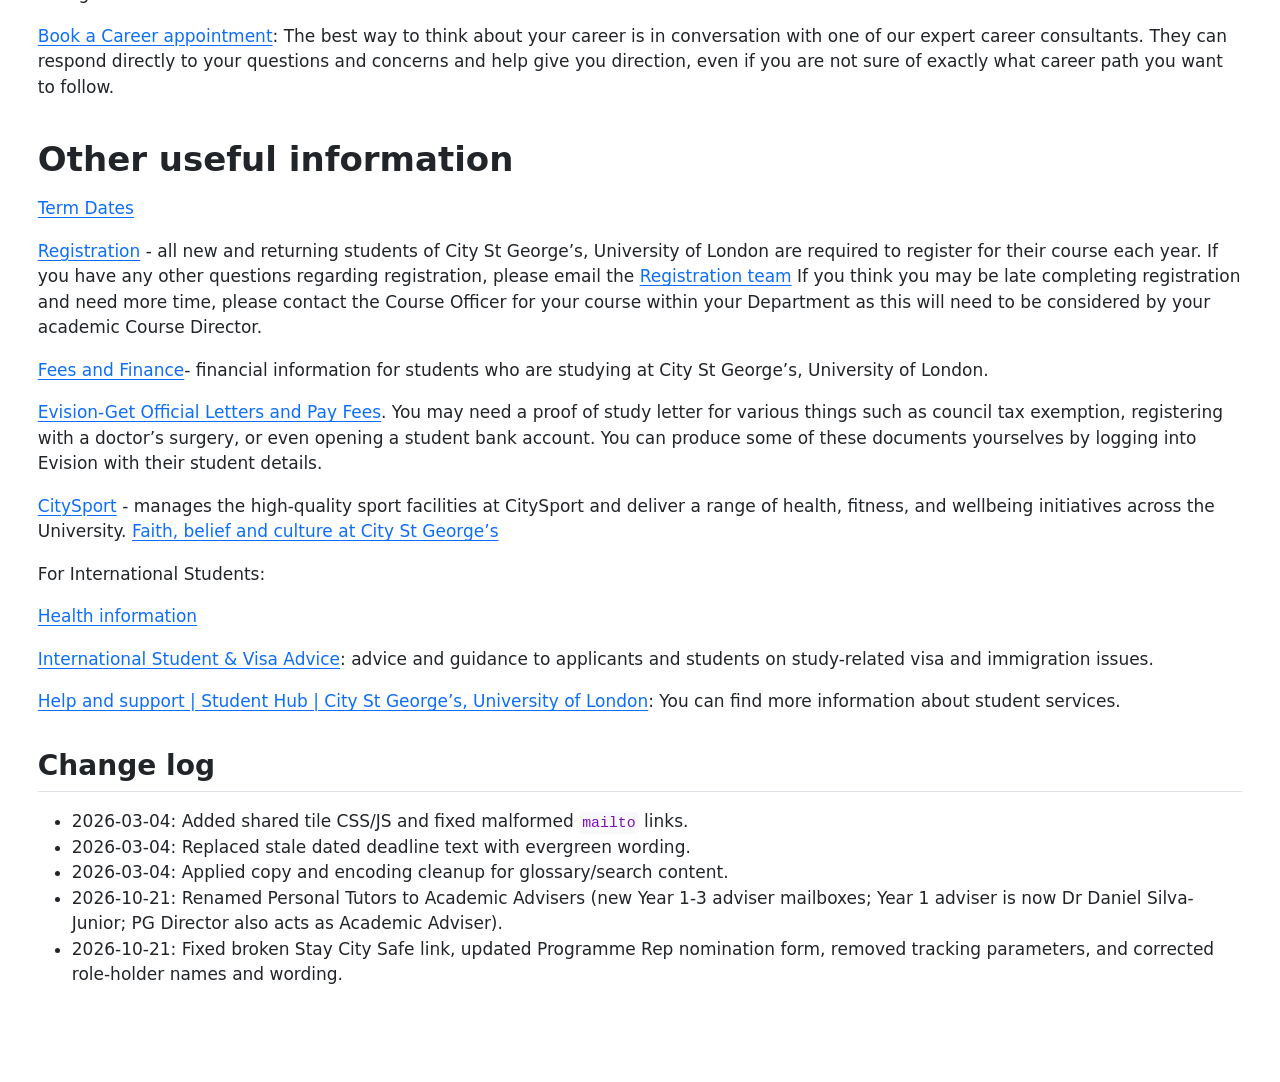
